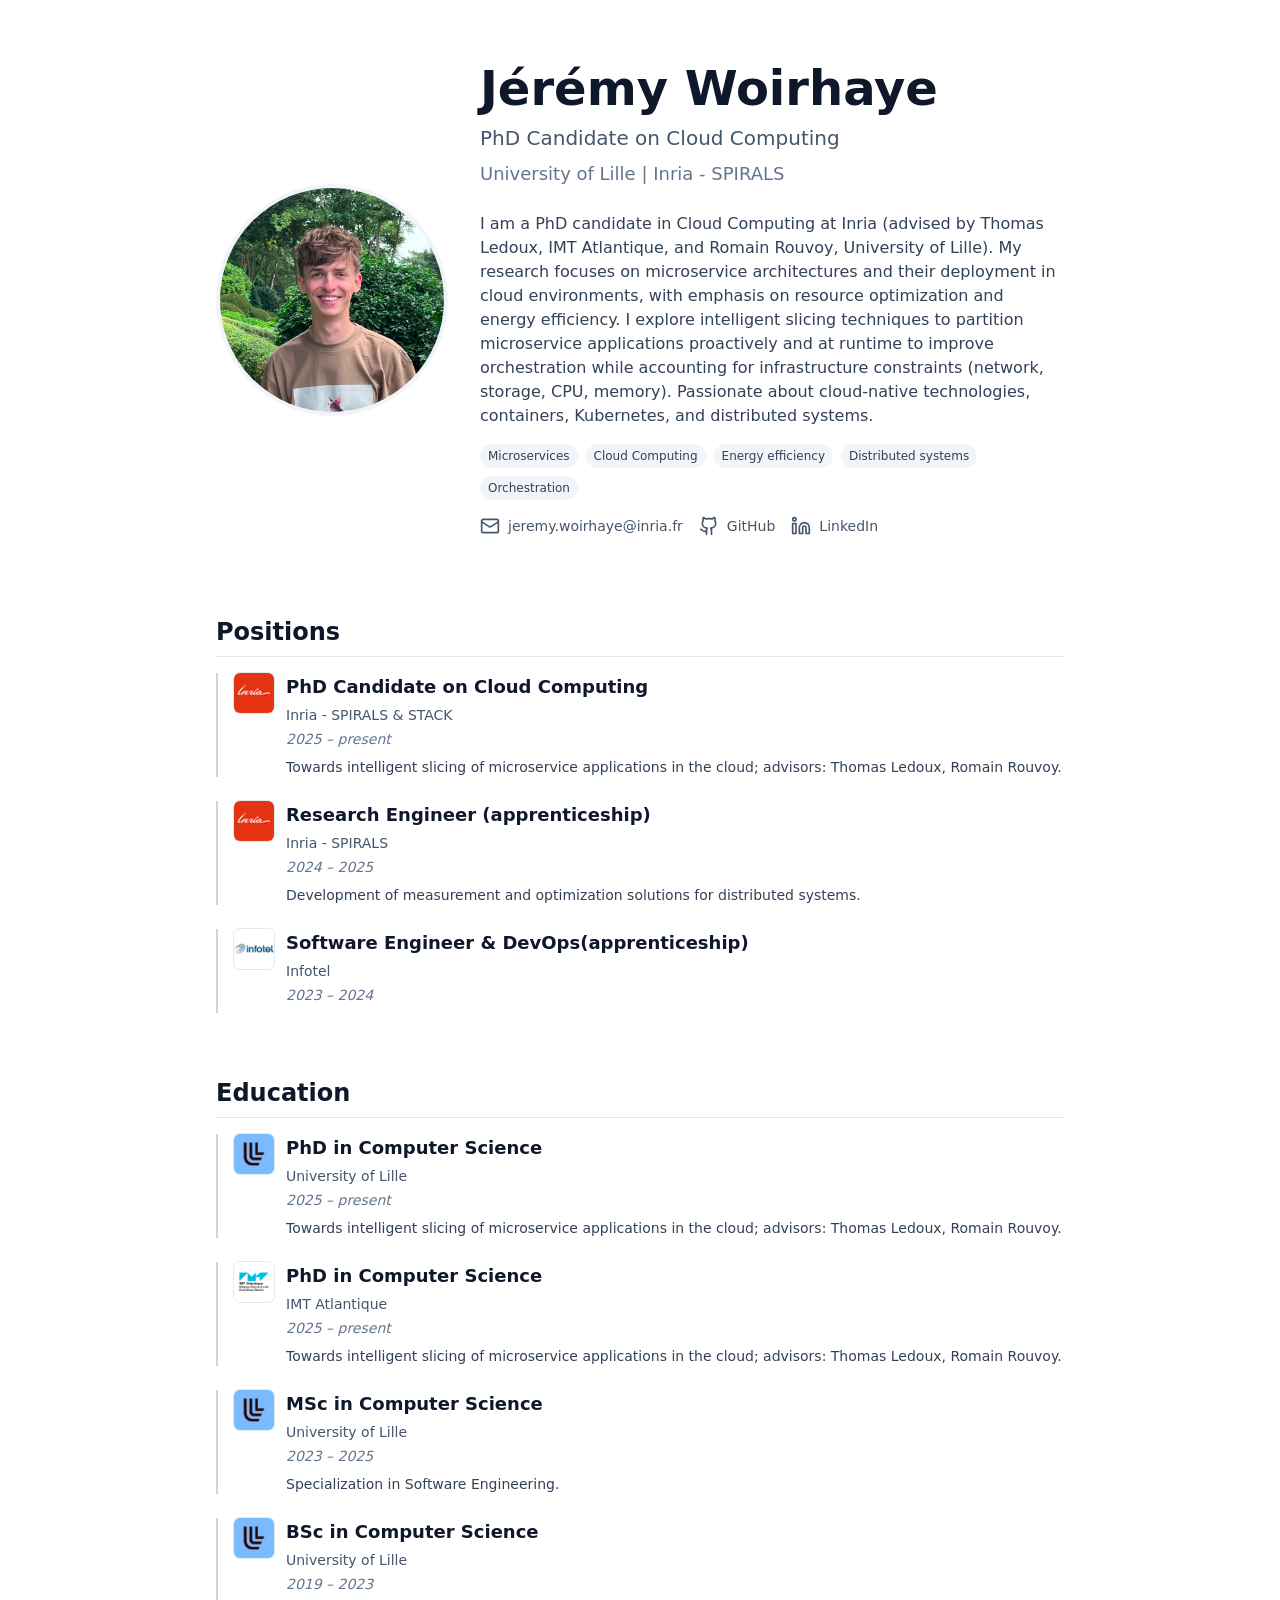
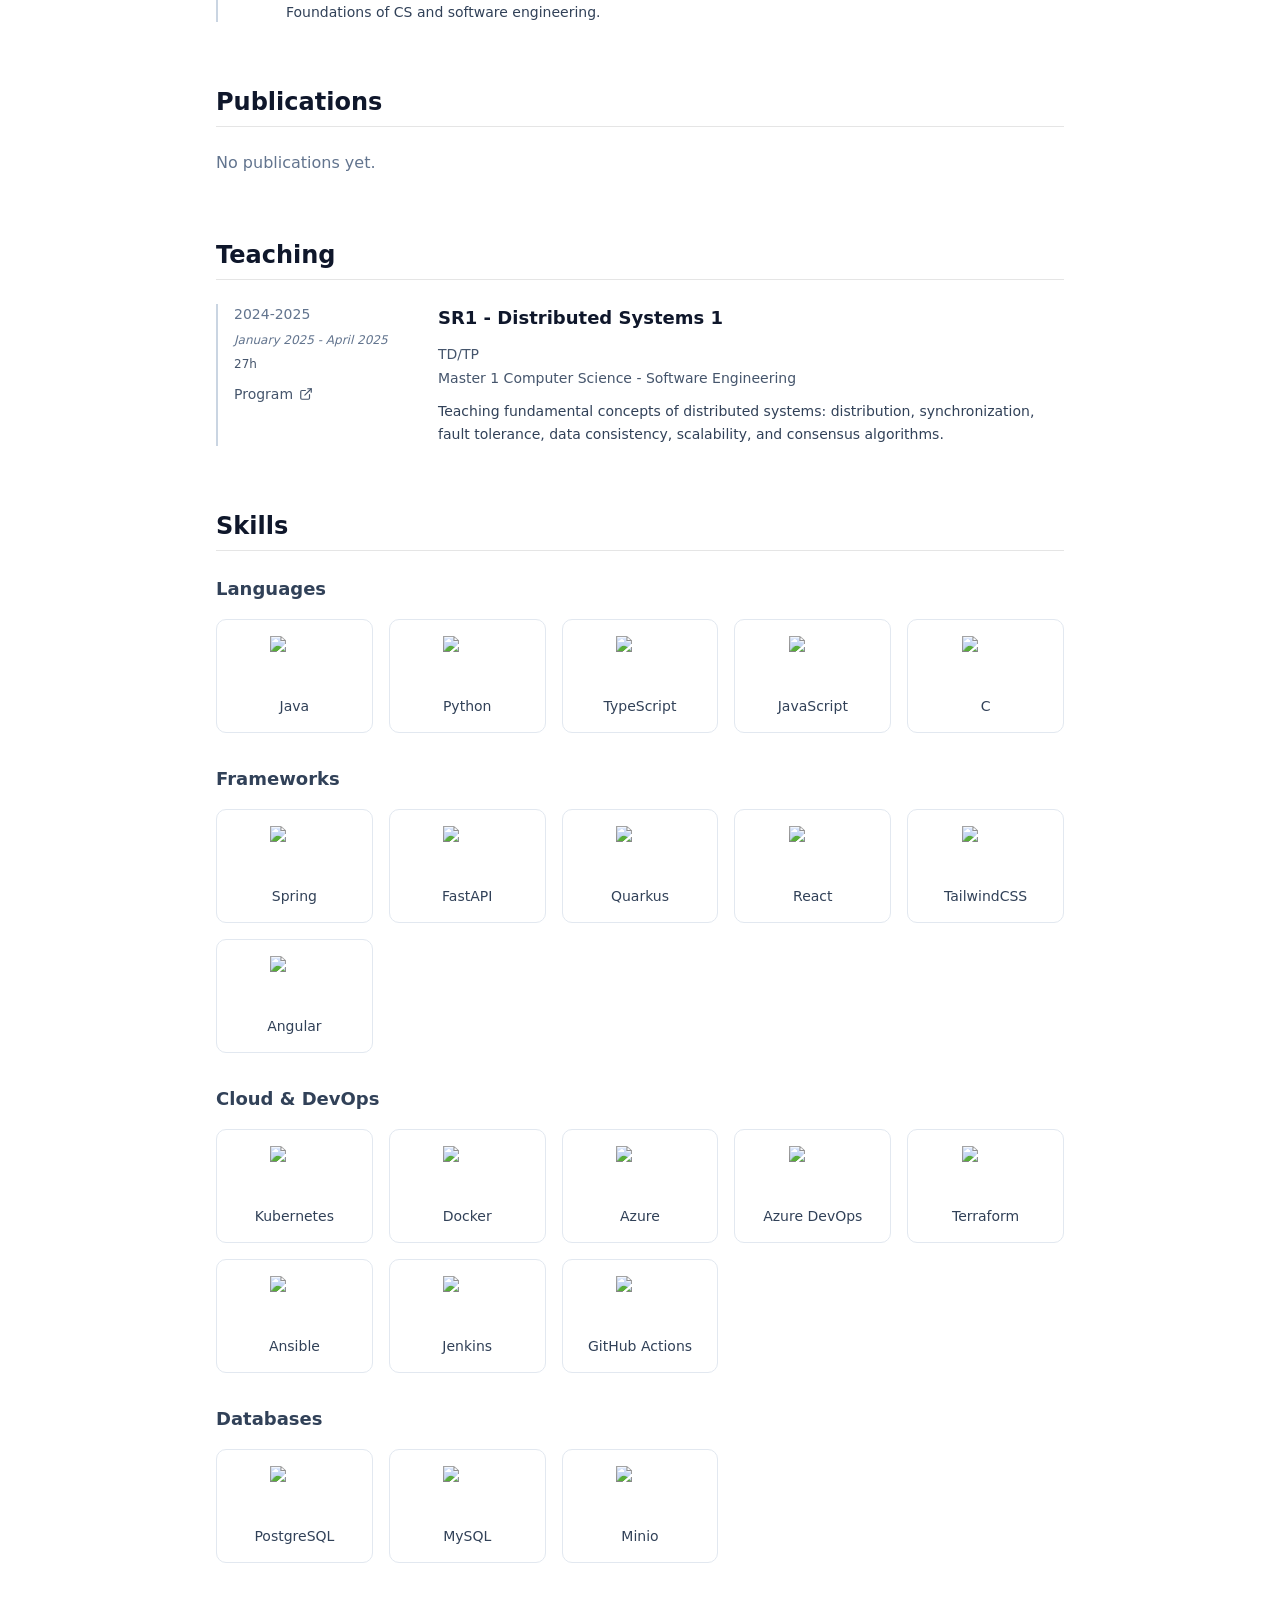
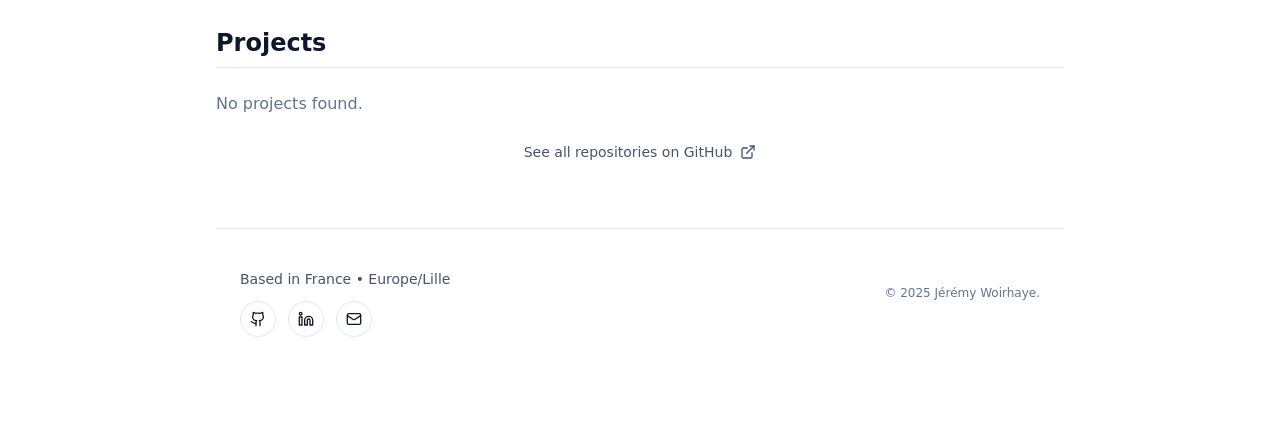
==== index.html @ d3e2009c "deploy: jwoirhaye/portfolio@05572ad2249064a8e10b29b63cc6d63701ab722c" ====
<!DOCTYPE html><!--pM1G1IDuT0IS09KMTiUdA--><html lang="en"><head><meta charSet="utf-8"/><meta name="viewport" content="width=device-width, initial-scale=1"/><link rel="preload" as="image" href="/profile_picture.jpeg"/><link rel="stylesheet" href="/_next/static/chunks/490a2a399b889b85.css" data-precedence="next"/><link rel="preload" as="script" fetchPriority="low" href="/_next/static/chunks/708dfc0609e1343f.js"/><script src="/_next/static/chunks/6c1d949039ca8e4a.js" async=""></script><script src="/_next/static/chunks/ea7ab0dba7b47d7c.js" async=""></script><script src="/_next/static/chunks/turbopack-1f458f2a3e742dc1.js" async=""></script><script src="/_next/static/chunks/ff1a16fafef87110.js" async=""></script><script src="/_next/static/chunks/7dd66bdf8a7e5707.js" async=""></script><script src="/_next/static/chunks/176f61742274df23.js" async=""></script><title>Jérémy Woirhaye – PhD Candidate on Cloud Computing</title><meta name="description" content="I am a PhD candidate in Cloud Computing at Inria (advised by Thomas Ledoux, IMT Atlantique, and Romain Rouvoy, University of Lille). My research focuses on microservice architectures and their deployment in cloud environments, with emphasis on resource optimization and energy efficiency. I explore intelligent slicing techniques to partition microservice applications proactively and at runtime to improve orchestration while accounting for infrastructure constraints (network, storage, CPU, memory). Passionate about cloud-native technologies, containers, Kubernetes, and distributed systems."/><meta name="author" content="Jérémy Woirhaye"/><meta name="keywords" content="Microservices,Cloud Computing,Energy efficiency,Distributed systems,Orchestration"/><meta property="og:title" content="Jérémy Woirhaye – PhD Candidate on Cloud Computing"/><meta property="og:description" content="I am a PhD candidate in Cloud Computing at Inria (advised by Thomas Ledoux, IMT Atlantique, and Romain Rouvoy, University of Lille). My research focuses on microservice architectures and their deployment in cloud environments, with emphasis on resource optimization and energy efficiency. I explore intelligent slicing techniques to partition microservice applications proactively and at runtime to improve orchestration while accounting for infrastructure constraints (network, storage, CPU, memory). Passionate about cloud-native technologies, containers, Kubernetes, and distributed systems."/><meta property="og:type" content="website"/><meta name="twitter:card" content="summary"/><meta name="twitter:title" content="Jérémy Woirhaye – PhD Candidate on Cloud Computing"/><meta name="twitter:description" content="I am a PhD candidate in Cloud Computing at Inria (advised by Thomas Ledoux, IMT Atlantique, and Romain Rouvoy, University of Lille). My research focuses on microservice architectures and their deployment in cloud environments, with emphasis on resource optimization and energy efficiency. I explore intelligent slicing techniques to partition microservice applications proactively and at runtime to improve orchestration while accounting for infrastructure constraints (network, storage, CPU, memory). Passionate about cloud-native technologies, containers, Kubernetes, and distributed systems."/><link rel="icon" href="/favicon.ico?favicon.7bcbd2c5.ico" sizes="48x48" type="image/x-icon"/><script src="/_next/static/chunks/a6dad97d9634a72d.js" noModule=""></script></head><body><div hidden=""><!--$--><!--/$--></div><main class="min-h-screen bg-white text-slate-900"><script type="application/ld+json">{"@context":"https://schema.org","@type":"Person","name":"Jérémy Woirhaye","jobTitle":"PhD Candidate on Cloud Computing","affiliation":"University of Lille | Inria - SPIRALS","email":"jeremy.woirhaye@inria.fr","url":"https://jwoirhaye.com","sameAs":["https://github.com/jwoirhaye","https://www.linkedin.com/in/jérémy-woirhaye"]}</script><div class="max-w-4xl mx-auto px-4 sm:px-6 py-12 sm:py-16"><header class="mb-20"><div class="flex flex-col md:flex-row gap-8 items-center"><div class="flex-shrink-0 mx-auto md:mx-0"><img alt="Jérémy Woirhaye" width="232" height="232" decoding="async" data-nimg="1" class="rounded-full object-cover border-4 border-slate-100" style="color:transparent" src="/profile_picture.jpeg"/></div><div class="flex-1 text-center md:text-left"><h1 class="text-4xl md:text-5xl font-bold mb-3">Jérémy Woirhaye</h1><p class="text-lg md:text-xl text-slate-600 mb-2">PhD Candidate on Cloud Computing</p><p class="text-base md:text-lg text-slate-500 mb-6">University of Lille | Inria - SPIRALS</p><p class="text-slate-700 max-w-2xl mb-4">I am a PhD candidate in Cloud Computing at Inria (advised by Thomas Ledoux, IMT Atlantique, and Romain Rouvoy, University of Lille). My research focuses on microservice architectures and their deployment in cloud environments, with emphasis on resource optimization and energy efficiency. I explore intelligent slicing techniques to partition microservice applications proactively and at runtime to improve orchestration while accounting for infrastructure constraints (network, storage, CPU, memory). Passionate about cloud-native technologies, containers, Kubernetes, and distributed systems.</p><ul class="flex flex-wrap gap-2 mb-4"><li class="text-xs px-2 py-1 rounded-full bg-slate-100 text-slate-700">Microservices</li><li class="text-xs px-2 py-1 rounded-full bg-slate-100 text-slate-700">Cloud Computing</li><li class="text-xs px-2 py-1 rounded-full bg-slate-100 text-slate-700">Energy efficiency</li><li class="text-xs px-2 py-1 rounded-full bg-slate-100 text-slate-700">Distributed systems</li><li class="text-xs px-2 py-1 rounded-full bg-slate-100 text-slate-700">Orchestration</li></ul><div class="flex gap-4 items-center flex-wrap justify-center md:justify-start"><a href="mailto:jeremy.woirhaye@inria.fr" class="flex items-center gap-2 text-slate-600 hover:text-slate-900 transition"><svg xmlns="http://www.w3.org/2000/svg" width="24" height="24" viewBox="0 0 24 24" fill="none" stroke="currentColor" stroke-width="2" stroke-linecap="round" stroke-linejoin="round" class="lucide lucide-mail w-5 h-5" aria-hidden="true"><path d="m22 7-8.991 5.727a2 2 0 0 1-2.009 0L2 7"></path><rect x="2" y="4" width="20" height="16" rx="2"></rect></svg><span class="text-sm">jeremy.woirhaye@inria.fr</span></a><a href="https://github.com/jwoirhaye" target="_blank" rel="noopener noreferrer" class="flex items-center gap-2 text-slate-600 hover:text-slate-900 transition"><svg xmlns="http://www.w3.org/2000/svg" width="24" height="24" viewBox="0 0 24 24" fill="none" stroke="currentColor" stroke-width="2" stroke-linecap="round" stroke-linejoin="round" class="lucide lucide-github w-5 h-5" aria-hidden="true"><path d="M15 22v-4a4.8 4.8 0 0 0-1-3.5c3 0 6-2 6-5.5.08-1.25-.27-2.48-1-3.5.28-1.15.28-2.35 0-3.5 0 0-1 0-3 1.5-2.64-.5-5.36-.5-8 0C6 2 5 2 5 2c-.3 1.15-.3 2.35 0 3.5A5.403 5.403 0 0 0 4 9c0 3.5 3 5.5 6 5.5-.39.49-.68 1.05-.85 1.65-.17.6-.22 1.23-.15 1.85v4"></path><path d="M9 18c-4.51 2-5-2-7-2"></path></svg><span class="text-sm">GitHub</span></a><a href="https://www.linkedin.com/in/jérémy-woirhaye" target="_blank" rel="noopener noreferrer" class="flex items-center gap-2 text-slate-600 hover:text-slate-900 transition"><svg xmlns="http://www.w3.org/2000/svg" width="24" height="24" viewBox="0 0 24 24" fill="none" stroke="currentColor" stroke-width="2" stroke-linecap="round" stroke-linejoin="round" class="lucide lucide-linkedin w-5 h-5" aria-hidden="true"><path d="M16 8a6 6 0 0 1 6 6v7h-4v-7a2 2 0 0 0-2-2 2 2 0 0 0-2 2v7h-4v-7a6 6 0 0 1 6-6z"></path><rect width="4" height="12" x="2" y="9"></rect><circle cx="4" cy="4" r="2"></circle></svg><span class="text-sm">LinkedIn</span></a></div></div></div></header><section id="positions" class="mb-12 sm:mb-16"><h2 class="text-xl sm:text-2xl font-bold mb-4 border-b pb-2">Positions</h2><div class="space-y-6"><div class="border-l-2 border-slate-300 pl-4"><div class="flex items-start gap-3"><a href="https://www.inria.fr" target="_blank" rel="noopener noreferrer" class="flex-shrink-0"><img alt="Inria - SPIRALS &amp; STACK" loading="lazy" width="40" height="40" decoding="async" data-nimg="1" class="w-10 h-10 object-contain bg-white rounded-sm ring-1 ring-slate-200" style="color:transparent" src="/inria_logo.jpeg"/></a><div class="flex-1 min-w-0"><h3 class="font-semibold text-base sm:text-lg mb-1">PhD Candidate on Cloud Computing</h3><p class="text-slate-600 text-xs sm:text-sm mb-1">Inria - SPIRALS &amp; STACK</p><p class="text-slate-500 text-xs sm:text-sm italic mb-2">2025 – present</p><p class="text-slate-700 text-xs sm:text-sm">Towards intelligent slicing of microservice applications in the cloud; advisors: Thomas Ledoux, Romain Rouvoy.</p></div></div></div><div class="border-l-2 border-slate-300 pl-4"><div class="flex items-start gap-3"><a href="https://www.inria.fr" target="_blank" rel="noopener noreferrer" class="flex-shrink-0"><img alt="Inria - SPIRALS" loading="lazy" width="40" height="40" decoding="async" data-nimg="1" class="w-10 h-10 object-contain bg-white rounded-sm ring-1 ring-slate-200" style="color:transparent" src="/inria_logo.jpeg"/></a><div class="flex-1 min-w-0"><h3 class="font-semibold text-base sm:text-lg mb-1">Research Engineer (apprenticeship)</h3><p class="text-slate-600 text-xs sm:text-sm mb-1">Inria - SPIRALS</p><p class="text-slate-500 text-xs sm:text-sm italic mb-2">2024 – 2025</p><p class="text-slate-700 text-xs sm:text-sm">Development of measurement and optimization solutions for distributed systems.</p></div></div></div><div class="border-l-2 border-slate-300 pl-4"><div class="flex items-start gap-3"><a href="https://infotel.com/" target="_blank" rel="noopener noreferrer" class="flex-shrink-0"><img alt="Infotel" loading="lazy" width="40" height="40" decoding="async" data-nimg="1" class="w-10 h-10 object-contain bg-white rounded-sm ring-1 ring-slate-200" style="color:transparent" src="/infotel_logo.jpeg"/></a><div class="flex-1 min-w-0"><h3 class="font-semibold text-base sm:text-lg mb-1">Software Engineer &amp; DevOps(apprenticeship)</h3><p class="text-slate-600 text-xs sm:text-sm mb-1">Infotel</p><p class="text-slate-500 text-xs sm:text-sm italic mb-2">2023 – 2024</p></div></div></div></div></section><section id="education" class="mb-12 sm:mb-16"><h2 class="text-xl sm:text-2xl font-bold mb-4 border-b pb-2">Education</h2><div class="space-y-6"><div class="border-l-2 border-slate-300 pl-4"><div class="flex items-start gap-3"><a href="https://www.univ-lille.fr" target="_blank" rel="noopener noreferrer" class="flex-shrink-0"><img alt="University of Lille" loading="lazy" width="40" height="40" decoding="async" data-nimg="1" class="w-10 h-10 object-contain bg-white rounded-sm ring-1 ring-slate-200" style="color:transparent" src="/universite_de_lille_logo.jpeg"/></a><div class="flex-1 min-w-0"><h3 class="font-semibold text-base sm:text-lg mb-1">PhD in Computer Science</h3><p class="text-slate-600 text-xs sm:text-sm mb-1">University of Lille</p><p class="text-slate-500 text-xs sm:text-sm italic mb-2">2025 – present</p><p class="text-slate-700 text-xs sm:text-sm">Towards intelligent slicing of microservice applications in the cloud; advisors: Thomas Ledoux, Romain Rouvoy.</p></div></div></div><div class="border-l-2 border-slate-300 pl-4"><div class="flex items-start gap-3"><a href="https://www.imt-atlantique.fr" target="_blank" rel="noopener noreferrer" class="flex-shrink-0"><img alt="IMT Atlantique" loading="lazy" width="40" height="40" decoding="async" data-nimg="1" class="w-10 h-10 object-contain bg-white rounded-sm ring-1 ring-slate-200" style="color:transparent" src="/imt_atlantique_logo.jpeg"/></a><div class="flex-1 min-w-0"><h3 class="font-semibold text-base sm:text-lg mb-1">PhD in Computer Science</h3><p class="text-slate-600 text-xs sm:text-sm mb-1">IMT Atlantique</p><p class="text-slate-500 text-xs sm:text-sm italic mb-2">2025 – present</p><p class="text-slate-700 text-xs sm:text-sm">Towards intelligent slicing of microservice applications in the cloud; advisors: Thomas Ledoux, Romain Rouvoy.</p></div></div></div><div class="border-l-2 border-slate-300 pl-4"><div class="flex items-start gap-3"><a href="https://www.univ-lille.fr" target="_blank" rel="noopener noreferrer" class="flex-shrink-0"><img alt="University of Lille" loading="lazy" width="40" height="40" decoding="async" data-nimg="1" class="w-10 h-10 object-contain bg-white rounded-sm ring-1 ring-slate-200" style="color:transparent" src="/universite_de_lille_logo.jpeg"/></a><div class="flex-1 min-w-0"><h3 class="font-semibold text-base sm:text-lg mb-1">MSc in Computer Science</h3><p class="text-slate-600 text-xs sm:text-sm mb-1">University of Lille</p><p class="text-slate-500 text-xs sm:text-sm italic mb-2">2023 – 2025</p><p class="text-slate-700 text-xs sm:text-sm">Specialization in Software Engineering.</p></div></div></div><div class="border-l-2 border-slate-300 pl-4"><div class="flex items-start gap-3"><a href="https://www.univ-lille.fr" target="_blank" rel="noopener noreferrer" class="flex-shrink-0"><img alt="University of Lille" loading="lazy" width="40" height="40" decoding="async" data-nimg="1" class="w-10 h-10 object-contain bg-white rounded-sm ring-1 ring-slate-200" style="color:transparent" src="/universite_de_lille_logo.jpeg"/></a><div class="flex-1 min-w-0"><h3 class="font-semibold text-base sm:text-lg mb-1">BSc in Computer Science</h3><p class="text-slate-600 text-xs sm:text-sm mb-1">University of Lille</p><p class="text-slate-500 text-xs sm:text-sm italic mb-2">2019 – 2023</p><p class="text-slate-700 text-xs sm:text-sm">Foundations of CS and software engineering.</p></div></div></div></div></section><section id="publications" class="mb-12 sm:mb-16"><h2 class="text-xl sm:text-2xl font-bold mb-6 border-b pb-2">Publications</h2><div class="text-slate-500">No publications yet.</div></section><section id="teaching" class="mb-12 sm:mb-16"><h2 class="text-xl sm:text-2xl font-bold mb-6 border-b pb-2">Teaching</h2><div class="space-y-8"><div class="border-l-2 border-slate-300 pl-4"><div class="grid grid-cols-1 sm:grid-cols-[180px_1fr] gap-4 sm:gap-6"><div class="space-y-2"><p class="text-slate-500 text-xs sm:text-sm font-medium">2024-2025</p><p class="text-slate-500 text-xs italic">January 2025 - April 2025</p><div class="space-y-1 text-xs text-slate-600"><p>27h</p></div><div class="flex flex-wrap gap-4 text-xs sm:text-sm pt-1"><a href="https://www.fil.univ-lille.fr/portail/index.php?dipl=MInfo&amp;sem=GL&amp;ue=SR1&amp;label=Programme" target="_blank" rel="noopener noreferrer" class="text-slate-600 hover:text-slate-900 transition inline-flex items-center gap-1.5">Program <svg xmlns="http://www.w3.org/2000/svg" width="24" height="24" viewBox="0 0 24 24" fill="none" stroke="currentColor" stroke-width="2" stroke-linecap="round" stroke-linejoin="round" class="lucide lucide-external-link w-3.5 h-3.5" aria-hidden="true"><path d="M15 3h6v6"></path><path d="M10 14 21 3"></path><path d="M18 13v6a2 2 0 0 1-2 2H5a2 2 0 0 1-2-2V8a2 2 0 0 1 2-2h6"></path></svg></a></div></div><div class="space-y-3"><h3 class="font-semibold text-base sm:text-lg">SR1 - Distributed Systems 1</h3><div class="space-y-1"><p class="text-slate-600 text-xs sm:text-sm">TD/TP</p><p class="text-slate-600 text-xs sm:text-sm">Master 1 Computer Science - Software Engineering</p></div><p class="text-slate-700 text-xs sm:text-sm leading-relaxed">Teaching fundamental concepts of distributed systems: distribution, synchronization, fault tolerance, data consistency, scalability, and consensus algorithms.</p></div></div></div></div></section><section id="skills" class="mb-12 sm:mb-16"><h2 class="text-xl sm:text-2xl font-bold mb-6 border-b pb-2">Skills</h2><div class="space-y-8"><div><h3 class="text-lg font-semibold mb-4 text-slate-700">Languages</h3><div class="grid grid-cols-2 sm:grid-cols-3 md:grid-cols-4 lg:grid-cols-5 gap-4"><div class="flex flex-col items-center justify-center p-4 rounded-lg border border-slate-200 bg-white hover:shadow-md hover:border-slate-300 transition-all duration-200 group"><div class="w-12 h-12 mb-3 flex items-center justify-center"><img alt="Java" loading="lazy" width="48" height="48" decoding="async" data-nimg="1" class="object-contain group-hover:scale-110 transition-transform duration-200" style="color:transparent" src="https://cdn.jsdelivr.net/gh/devicons/devicon/icons/java/java-original.svg"/></div><span class="text-xs sm:text-sm font-medium text-slate-700 text-center">Java</span></div><div class="flex flex-col items-center justify-center p-4 rounded-lg border border-slate-200 bg-white hover:shadow-md hover:border-slate-300 transition-all duration-200 group"><div class="w-12 h-12 mb-3 flex items-center justify-center"><img alt="Python" loading="lazy" width="48" height="48" decoding="async" data-nimg="1" class="object-contain group-hover:scale-110 transition-transform duration-200" style="color:transparent" src="https://cdn.jsdelivr.net/gh/devicons/devicon/icons/python/python-original.svg"/></div><span class="text-xs sm:text-sm font-medium text-slate-700 text-center">Python</span></div><div class="flex flex-col items-center justify-center p-4 rounded-lg border border-slate-200 bg-white hover:shadow-md hover:border-slate-300 transition-all duration-200 group"><div class="w-12 h-12 mb-3 flex items-center justify-center"><img alt="TypeScript" loading="lazy" width="48" height="48" decoding="async" data-nimg="1" class="object-contain group-hover:scale-110 transition-transform duration-200" style="color:transparent" src="https://cdn.jsdelivr.net/gh/devicons/devicon/icons/typescript/typescript-original.svg"/></div><span class="text-xs sm:text-sm font-medium text-slate-700 text-center">TypeScript</span></div><div class="flex flex-col items-center justify-center p-4 rounded-lg border border-slate-200 bg-white hover:shadow-md hover:border-slate-300 transition-all duration-200 group"><div class="w-12 h-12 mb-3 flex items-center justify-center"><img alt="JavaScript" loading="lazy" width="48" height="48" decoding="async" data-nimg="1" class="object-contain group-hover:scale-110 transition-transform duration-200" style="color:transparent" src="https://cdn.jsdelivr.net/gh/devicons/devicon/icons/javascript/javascript-original.svg"/></div><span class="text-xs sm:text-sm font-medium text-slate-700 text-center">JavaScript</span></div><div class="flex flex-col items-center justify-center p-4 rounded-lg border border-slate-200 bg-white hover:shadow-md hover:border-slate-300 transition-all duration-200 group"><div class="w-12 h-12 mb-3 flex items-center justify-center"><img alt="C" loading="lazy" width="48" height="48" decoding="async" data-nimg="1" class="object-contain group-hover:scale-110 transition-transform duration-200" style="color:transparent" src="https://cdn.jsdelivr.net/gh/devicons/devicon/icons/c/c-original.svg"/></div><span class="text-xs sm:text-sm font-medium text-slate-700 text-center">C</span></div></div></div><div><h3 class="text-lg font-semibold mb-4 text-slate-700">Frameworks</h3><div class="grid grid-cols-2 sm:grid-cols-3 md:grid-cols-4 lg:grid-cols-5 gap-4"><div class="flex flex-col items-center justify-center p-4 rounded-lg border border-slate-200 bg-white hover:shadow-md hover:border-slate-300 transition-all duration-200 group"><div class="w-12 h-12 mb-3 flex items-center justify-center"><img alt="Spring" loading="lazy" width="48" height="48" decoding="async" data-nimg="1" class="object-contain group-hover:scale-110 transition-transform duration-200" style="color:transparent" src="https://cdn.jsdelivr.net/gh/devicons/devicon/icons/spring/spring-original.svg"/></div><span class="text-xs sm:text-sm font-medium text-slate-700 text-center">Spring</span></div><div class="flex flex-col items-center justify-center p-4 rounded-lg border border-slate-200 bg-white hover:shadow-md hover:border-slate-300 transition-all duration-200 group"><div class="w-12 h-12 mb-3 flex items-center justify-center"><img alt="FastAPI" loading="lazy" width="48" height="48" decoding="async" data-nimg="1" class="object-contain group-hover:scale-110 transition-transform duration-200" style="color:transparent" src="https://cdn.jsdelivr.net/gh/devicons/devicon/icons/fastapi/fastapi-original.svg"/></div><span class="text-xs sm:text-sm font-medium text-slate-700 text-center">FastAPI</span></div><div class="flex flex-col items-center justify-center p-4 rounded-lg border border-slate-200 bg-white hover:shadow-md hover:border-slate-300 transition-all duration-200 group"><div class="w-12 h-12 mb-3 flex items-center justify-center"><img alt="Quarkus" loading="lazy" width="48" height="48" decoding="async" data-nimg="1" class="object-contain group-hover:scale-110 transition-transform duration-200" style="color:transparent" src="https://design.jboss.org/quarkus/logo/final/SVG/quarkus_icon_rgb_default.svg"/></div><span class="text-xs sm:text-sm font-medium text-slate-700 text-center">Quarkus</span></div><div class="flex flex-col items-center justify-center p-4 rounded-lg border border-slate-200 bg-white hover:shadow-md hover:border-slate-300 transition-all duration-200 group"><div class="w-12 h-12 mb-3 flex items-center justify-center"><img alt="React" loading="lazy" width="48" height="48" decoding="async" data-nimg="1" class="object-contain group-hover:scale-110 transition-transform duration-200" style="color:transparent" src="https://cdn.jsdelivr.net/gh/devicons/devicon/icons/react/react-original.svg"/></div><span class="text-xs sm:text-sm font-medium text-slate-700 text-center">React</span></div><div class="flex flex-col items-center justify-center p-4 rounded-lg border border-slate-200 bg-white hover:shadow-md hover:border-slate-300 transition-all duration-200 group"><div class="w-12 h-12 mb-3 flex items-center justify-center"><img alt="TailwindCSS" loading="lazy" width="48" height="48" decoding="async" data-nimg="1" class="object-contain group-hover:scale-110 transition-transform duration-200" style="color:transparent" src="https://cdn.jsdelivr.net/gh/devicons/devicon/icons/tailwindcss/tailwindcss-original.svg"/></div><span class="text-xs sm:text-sm font-medium text-slate-700 text-center">TailwindCSS</span></div><div class="flex flex-col items-center justify-center p-4 rounded-lg border border-slate-200 bg-white hover:shadow-md hover:border-slate-300 transition-all duration-200 group"><div class="w-12 h-12 mb-3 flex items-center justify-center"><img alt="Angular" loading="lazy" width="48" height="48" decoding="async" data-nimg="1" class="object-contain group-hover:scale-110 transition-transform duration-200" style="color:transparent" src="https://cdn.jsdelivr.net/gh/devicons/devicon/icons/angular/angular-original.svg"/></div><span class="text-xs sm:text-sm font-medium text-slate-700 text-center">Angular</span></div></div></div><div><h3 class="text-lg font-semibold mb-4 text-slate-700">Cloud &amp; DevOps</h3><div class="grid grid-cols-2 sm:grid-cols-3 md:grid-cols-4 lg:grid-cols-5 gap-4"><div class="flex flex-col items-center justify-center p-4 rounded-lg border border-slate-200 bg-white hover:shadow-md hover:border-slate-300 transition-all duration-200 group"><div class="w-12 h-12 mb-3 flex items-center justify-center"><img alt="Kubernetes" loading="lazy" width="48" height="48" decoding="async" data-nimg="1" class="object-contain group-hover:scale-110 transition-transform duration-200" style="color:transparent" src="https://cdn.jsdelivr.net/gh/devicons/devicon/icons/kubernetes/kubernetes-plain.svg"/></div><span class="text-xs sm:text-sm font-medium text-slate-700 text-center">Kubernetes</span></div><div class="flex flex-col items-center justify-center p-4 rounded-lg border border-slate-200 bg-white hover:shadow-md hover:border-slate-300 transition-all duration-200 group"><div class="w-12 h-12 mb-3 flex items-center justify-center"><img alt="Docker" loading="lazy" width="48" height="48" decoding="async" data-nimg="1" class="object-contain group-hover:scale-110 transition-transform duration-200" style="color:transparent" src="https://cdn.jsdelivr.net/gh/devicons/devicon/icons/docker/docker-original.svg"/></div><span class="text-xs sm:text-sm font-medium text-slate-700 text-center">Docker</span></div><div class="flex flex-col items-center justify-center p-4 rounded-lg border border-slate-200 bg-white hover:shadow-md hover:border-slate-300 transition-all duration-200 group"><div class="w-12 h-12 mb-3 flex items-center justify-center"><img alt="Azure" loading="lazy" width="48" height="48" decoding="async" data-nimg="1" class="object-contain group-hover:scale-110 transition-transform duration-200" style="color:transparent" src="https://cdn.jsdelivr.net/gh/devicons/devicon/icons/azure/azure-original.svg"/></div><span class="text-xs sm:text-sm font-medium text-slate-700 text-center">Azure</span></div><div class="flex flex-col items-center justify-center p-4 rounded-lg border border-slate-200 bg-white hover:shadow-md hover:border-slate-300 transition-all duration-200 group"><div class="w-12 h-12 mb-3 flex items-center justify-center"><img alt="Azure DevOps" loading="lazy" width="48" height="48" decoding="async" data-nimg="1" class="object-contain group-hover:scale-110 transition-transform duration-200" style="color:transparent" src="https://cdn.jsdelivr.net/gh/devicons/devicon/icons/azuredevops/azuredevops-original.svg"/></div><span class="text-xs sm:text-sm font-medium text-slate-700 text-center">Azure DevOps</span></div><div class="flex flex-col items-center justify-center p-4 rounded-lg border border-slate-200 bg-white hover:shadow-md hover:border-slate-300 transition-all duration-200 group"><div class="w-12 h-12 mb-3 flex items-center justify-center"><img alt="Terraform" loading="lazy" width="48" height="48" decoding="async" data-nimg="1" class="object-contain group-hover:scale-110 transition-transform duration-200" style="color:transparent" src="https://cdn.jsdelivr.net/gh/devicons/devicon/icons/terraform/terraform-original.svg"/></div><span class="text-xs sm:text-sm font-medium text-slate-700 text-center">Terraform</span></div><div class="flex flex-col items-center justify-center p-4 rounded-lg border border-slate-200 bg-white hover:shadow-md hover:border-slate-300 transition-all duration-200 group"><div class="w-12 h-12 mb-3 flex items-center justify-center"><img alt="Ansible" loading="lazy" width="48" height="48" decoding="async" data-nimg="1" class="object-contain group-hover:scale-110 transition-transform duration-200" style="color:transparent" src="https://cdn.jsdelivr.net/gh/devicons/devicon/icons/ansible/ansible-original.svg"/></div><span class="text-xs sm:text-sm font-medium text-slate-700 text-center">Ansible</span></div><div class="flex flex-col items-center justify-center p-4 rounded-lg border border-slate-200 bg-white hover:shadow-md hover:border-slate-300 transition-all duration-200 group"><div class="w-12 h-12 mb-3 flex items-center justify-center"><img alt="Jenkins" loading="lazy" width="48" height="48" decoding="async" data-nimg="1" class="object-contain group-hover:scale-110 transition-transform duration-200" style="color:transparent" src="https://cdn.jsdelivr.net/gh/devicons/devicon/icons/jenkins/jenkins-original.svg"/></div><span class="text-xs sm:text-sm font-medium text-slate-700 text-center">Jenkins</span></div><div class="flex flex-col items-center justify-center p-4 rounded-lg border border-slate-200 bg-white hover:shadow-md hover:border-slate-300 transition-all duration-200 group"><div class="w-12 h-12 mb-3 flex items-center justify-center"><img alt="GitHub Actions" loading="lazy" width="48" height="48" decoding="async" data-nimg="1" class="object-contain group-hover:scale-110 transition-transform duration-200" style="color:transparent" src="https://cdn.jsdelivr.net/gh/devicons/devicon/icons/github/github-original.svg"/></div><span class="text-xs sm:text-sm font-medium text-slate-700 text-center">GitHub Actions</span></div></div></div><div><h3 class="text-lg font-semibold mb-4 text-slate-700">Databases</h3><div class="grid grid-cols-2 sm:grid-cols-3 md:grid-cols-4 lg:grid-cols-5 gap-4"><div class="flex flex-col items-center justify-center p-4 rounded-lg border border-slate-200 bg-white hover:shadow-md hover:border-slate-300 transition-all duration-200 group"><div class="w-12 h-12 mb-3 flex items-center justify-center"><img alt="PostgreSQL" loading="lazy" width="48" height="48" decoding="async" data-nimg="1" class="object-contain group-hover:scale-110 transition-transform duration-200" style="color:transparent" src="https://cdn.jsdelivr.net/gh/devicons/devicon/icons/postgresql/postgresql-original.svg"/></div><span class="text-xs sm:text-sm font-medium text-slate-700 text-center">PostgreSQL</span></div><div class="flex flex-col items-center justify-center p-4 rounded-lg border border-slate-200 bg-white hover:shadow-md hover:border-slate-300 transition-all duration-200 group"><div class="w-12 h-12 mb-3 flex items-center justify-center"><img alt="MySQL" loading="lazy" width="48" height="48" decoding="async" data-nimg="1" class="object-contain group-hover:scale-110 transition-transform duration-200" style="color:transparent" src="https://cdn.jsdelivr.net/gh/devicons/devicon/icons/mysql/mysql-original.svg"/></div><span class="text-xs sm:text-sm font-medium text-slate-700 text-center">MySQL</span></div><div class="flex flex-col items-center justify-center p-4 rounded-lg border border-slate-200 bg-white hover:shadow-md hover:border-slate-300 transition-all duration-200 group"><div class="w-12 h-12 mb-3 flex items-center justify-center"><img alt="Minio" loading="lazy" width="48" height="48" decoding="async" data-nimg="1" class="object-contain group-hover:scale-110 transition-transform duration-200" style="color:transparent" src="https://cdn-images-1.medium.com/v2/resize:fit:2400/0*QudNr5xo7HArqDlR"/></div><span class="text-xs sm:text-sm font-medium text-slate-700 text-center">Minio</span></div></div></div></div></section><section id="projects" class="mb-12 sm:mb-16"><h2 class="text-xl sm:text-2xl font-bold mb-6 border-b pb-2">Projects</h2><div class="text-slate-500">Loading GitHub projects…</div><div class="mt-6 text-center"><a href="https://github.com/jwoirhaye?tab=repositories" target="_blank" rel="noopener noreferrer" class="text-xs sm:text-sm text-slate-600 hover:text-slate-900 transition inline-flex items-center gap-2">See all repositories on GitHub<svg xmlns="http://www.w3.org/2000/svg" width="24" height="24" viewBox="0 0 24 24" fill="none" stroke="currentColor" stroke-width="2" stroke-linecap="round" stroke-linejoin="round" class="lucide lucide-external-link w-4 h-4" aria-hidden="true"><path d="M15 3h6v6"></path><path d="M10 14 21 3"></path><path d="M18 13v6a2 2 0 0 1-2 2H5a2 2 0 0 1-2-2V8a2 2 0 0 1 2-2h6"></path></svg></a></div></section><footer class="mt-12 border-t"><div class="max-w-4xl mx-auto px-4 sm:px-6 py-10 grid gap-8 sm:grid-cols-2 text-sm"><div><p class="text-slate-600">Based in France • Europe/Lille</p><div class="mt-3 flex gap-3"><a href="https://github.com/jwoirhaye" target="_blank" rel="noopener noreferrer" class="inline-flex items-center justify-center h-9 w-9 rounded-full border border-slate-200 hover:bg-slate-50 transition"><svg xmlns="http://www.w3.org/2000/svg" width="24" height="24" viewBox="0 0 24 24" fill="none" stroke="currentColor" stroke-width="2" stroke-linecap="round" stroke-linejoin="round" class="lucide lucide-github w-4 h-4" aria-hidden="true"><path d="M15 22v-4a4.8 4.8 0 0 0-1-3.5c3 0 6-2 6-5.5.08-1.25-.27-2.48-1-3.5.28-1.15.28-2.35 0-3.5 0 0-1 0-3 1.5-2.64-.5-5.36-.5-8 0C6 2 5 2 5 2c-.3 1.15-.3 2.35 0 3.5A5.403 5.403 0 0 0 4 9c0 3.5 3 5.5 6 5.5-.39.49-.68 1.05-.85 1.65-.17.6-.22 1.23-.15 1.85v4"></path><path d="M9 18c-4.51 2-5-2-7-2"></path></svg></a><a href="https://www.linkedin.com/in/jérémy-woirhaye" target="_blank" rel="noopener noreferrer" class="inline-flex items-center justify-center h-9 w-9 rounded-full border border-slate-200 hover:bg-slate-50 transition"><svg xmlns="http://www.w3.org/2000/svg" width="24" height="24" viewBox="0 0 24 24" fill="none" stroke="currentColor" stroke-width="2" stroke-linecap="round" stroke-linejoin="round" class="lucide lucide-linkedin w-4 h-4" aria-hidden="true"><path d="M16 8a6 6 0 0 1 6 6v7h-4v-7a2 2 0 0 0-2-2 2 2 0 0 0-2 2v7h-4v-7a6 6 0 0 1 6-6z"></path><rect width="4" height="12" x="2" y="9"></rect><circle cx="4" cy="4" r="2"></circle></svg></a><a href="mailto:jeremy.woirhaye@inria.fr" class="inline-flex items-center justify-center h-9 w-9 rounded-full border border-slate-200 hover:bg-slate-50 transition"><svg xmlns="http://www.w3.org/2000/svg" width="24" height="24" viewBox="0 0 24 24" fill="none" stroke="currentColor" stroke-width="2" stroke-linecap="round" stroke-linejoin="round" class="lucide lucide-mail w-4 h-4" aria-hidden="true"><path d="m22 7-8.991 5.727a2 2 0 0 1-2.009 0L2 7"></path><rect x="2" y="4" width="20" height="16" rx="2"></rect></svg></a></div></div><div class="py-4 text-center text-xs text-slate-500 sm:text-right">© <!-- -->2025<!-- --> <!-- -->Jérémy Woirhaye<!-- -->.</div></div></footer></div></main><!--$--><!--/$--><script src="/_next/static/chunks/708dfc0609e1343f.js" id="_R_" async=""></script><script>(self.__next_f=self.__next_f||[]).push([0])</script><script>self.__next_f.push([1,"1:\"$Sreact.fragment\"\n2:I[39756,[\"/_next/static/chunks/ff1a16fafef87110.js\",\"/_next/static/chunks/7dd66bdf8a7e5707.js\"],\"default\"]\n3:I[37457,[\"/_next/static/chunks/ff1a16fafef87110.js\",\"/_next/static/chunks/7dd66bdf8a7e5707.js\"],\"default\"]\n4:I[14215,[\"/_next/static/chunks/ff1a16fafef87110.js\",\"/_next/static/chunks/176f61742274df23.js\"],\"default\"]\n5:I[76893,[\"/_next/static/chunks/ff1a16fafef87110.js\",\"/_next/static/chunks/176f61742274df23.js\"],\"default\"]\n6:I[5500,[\"/_next/static/chunks/ff1a16fafef87110.js\",\"/_next/static/chunks/176f61742274df23.js\"],\"Image\"]\n13:I[68027,[],\"default\"]\n:HL[\"/_next/static/chunks/490a2a399b889b85.css\",\"style\"]\n"])</script><script>self.__next_f.push([1,"0:{\"P\":null,\"b\":\"pM1G1IDuT0IS09KMTiUdA\",\"p\":\"\",\"c\":[\"\",\"\"],\"i\":false,\"f\":[[[\"\",{\"children\":[\"__PAGE__\",{}]},\"$undefined\",\"$undefined\",true],[\"\",[\"$\",\"$1\",\"c\",{\"children\":[[[\"$\",\"link\",\"0\",{\"rel\":\"stylesheet\",\"href\":\"/_next/static/chunks/490a2a399b889b85.css\",\"precedence\":\"next\",\"crossOrigin\":\"$undefined\",\"nonce\":\"$undefined\"}]],[\"$\",\"html\",null,{\"lang\":\"en\",\"children\":[\"$\",\"body\",null,{\"children\":[\"$\",\"$L2\",null,{\"parallelRouterKey\":\"children\",\"error\":\"$undefined\",\"errorStyles\":\"$undefined\",\"errorScripts\":\"$undefined\",\"template\":[\"$\",\"$L3\",null,{}],\"templateStyles\":\"$undefined\",\"templateScripts\":\"$undefined\",\"notFound\":[[[\"$\",\"title\",null,{\"children\":\"404: This page could not be found.\"}],[\"$\",\"div\",null,{\"style\":{\"fontFamily\":\"system-ui,\\\"Segoe UI\\\",Roboto,Helvetica,Arial,sans-serif,\\\"Apple Color Emoji\\\",\\\"Segoe UI Emoji\\\"\",\"height\":\"100vh\",\"textAlign\":\"center\",\"display\":\"flex\",\"flexDirection\":\"column\",\"alignItems\":\"center\",\"justifyContent\":\"center\"},\"children\":[\"$\",\"div\",null,{\"children\":[[\"$\",\"style\",null,{\"dangerouslySetInnerHTML\":{\"__html\":\"body{color:#000;background:#fff;margin:0}.next-error-h1{border-right:1px solid rgba(0,0,0,.3)}@media (prefers-color-scheme:dark){body{color:#fff;background:#000}.next-error-h1{border-right:1px solid rgba(255,255,255,.3)}}\"}}],[\"$\",\"h1\",null,{\"className\":\"next-error-h1\",\"style\":{\"display\":\"inline-block\",\"margin\":\"0 20px 0 0\",\"padding\":\"0 23px 0 0\",\"fontSize\":24,\"fontWeight\":500,\"verticalAlign\":\"top\",\"lineHeight\":\"49px\"},\"children\":404}],[\"$\",\"div\",null,{\"style\":{\"display\":\"inline-block\"},\"children\":[\"$\",\"h2\",null,{\"style\":{\"fontSize\":14,\"fontWeight\":400,\"lineHeight\":\"49px\",\"margin\":0},\"children\":\"This page could not be found.\"}]}]]}]}]],[]],\"forbidden\":\"$undefined\",\"unauthorized\":\"$undefined\"}]}]}]]}],{\"children\":[\"__PAGE__\",[\"$\",\"$1\",\"c\",{\"children\":[[\"$\",\"main\",null,{\"className\":\"min-h-screen bg-white text-slate-900\",\"children\":[[\"$\",\"$L4\",null,{}],[\"$\",\"div\",null,{\"className\":\"max-w-4xl mx-auto px-4 sm:px-6 py-12 sm:py-16\",\"children\":[[\"$\",\"$L5\",null,{}],[\"$\",\"section\",null,{\"id\":\"positions\",\"className\":\"mb-12 sm:mb-16\",\"children\":[[\"$\",\"h2\",null,{\"className\":\"text-xl sm:text-2xl font-bold mb-4 border-b pb-2\",\"children\":\"Positions\"}],[\"$\",\"div\",null,{\"className\":\"space-y-6\",\"children\":[[\"$\",\"div\",\"Inria - SPIRALS \u0026 STACK-PhD Candidate on Cloud Computing-2025 – present\",{\"className\":\"border-l-2 border-slate-300 pl-4\",\"children\":[\"$\",\"div\",null,{\"className\":\"flex items-start gap-3\",\"children\":[[\"$\",\"a\",null,{\"href\":\"https://www.inria.fr\",\"target\":\"_blank\",\"rel\":\"noopener noreferrer\",\"className\":\"flex-shrink-0\",\"children\":[\"$\",\"$L6\",null,{\"src\":\"/inria_logo.jpeg\",\"alt\":\"Inria - SPIRALS \u0026 STACK\",\"width\":40,\"height\":40,\"className\":\"w-10 h-10 object-contain bg-white rounded-sm ring-1 ring-slate-200\",\"unoptimized\":true}]}],[\"$\",\"div\",null,{\"className\":\"flex-1 min-w-0\",\"children\":[[\"$\",\"h3\",null,{\"className\":\"font-semibold text-base sm:text-lg mb-1\",\"children\":\"PhD Candidate on Cloud Computing\"}],[\"$\",\"p\",null,{\"className\":\"text-slate-600 text-xs sm:text-sm mb-1\",\"children\":\"Inria - SPIRALS \u0026 STACK\"}],[\"$\",\"p\",null,{\"className\":\"text-slate-500 text-xs sm:text-sm italic mb-2\",\"children\":\"2025 – present\"}],[\"$\",\"p\",null,{\"className\":\"text-slate-700 text-xs sm:text-sm\",\"children\":\"Towards intelligent slicing of microservice applications in the cloud; advisors: Thomas Ledoux, Romain Rouvoy.\"}]]}]]}]}],[\"$\",\"div\",\"Inria - SPIRALS-Research Engineer (apprenticeship)-2024 – 2025\",{\"className\":\"border-l-2 border-slate-300 pl-4\",\"children\":[\"$\",\"div\",null,{\"className\":\"flex items-start gap-3\",\"children\":[[\"$\",\"a\",null,{\"href\":\"https://www.inria.fr\",\"target\":\"_blank\",\"rel\":\"noopener noreferrer\",\"className\":\"flex-shrink-0\",\"children\":[\"$\",\"$L6\",null,{\"src\":\"/inria_logo.jpeg\",\"alt\":\"Inria - SPIRALS\",\"width\":40,\"height\":40,\"className\":\"w-10 h-10 object-contain bg-white rounded-sm ring-1 ring-slate-200\",\"unoptimized\":true}]}],[\"$\",\"div\",null,{\"className\":\"flex-1 min-w-0\",\"children\":[[\"$\",\"h3\",null,{\"className\":\"font-semibold text-base sm:text-lg mb-1\",\"children\":\"Research Engineer (apprenticeship)\"}],[\"$\",\"p\",null,{\"className\":\"text-slate-600 text-xs sm:text-sm mb-1\",\"children\":\"Inria - SPIRALS\"}],[\"$\",\"p\",null,{\"className\":\"text-slate-500 text-xs sm:text-sm italic mb-2\",\"children\":\"2024 – 2025\"}],[\"$\",\"p\",null,{\"className\":\"text-slate-700 text-xs sm:text-sm\",\"children\":\"Development of measurement and optimization solutions for distributed systems.\"}]]}]]}]}],[\"$\",\"div\",\"Infotel-Software Engineer \u0026 DevOps(apprenticeship)-2023 – 2024\",{\"className\":\"border-l-2 border-slate-300 pl-4\",\"children\":\"$L7\"}]]}]]}],\"$L8\",\"$L9\",\"$La\",\"$Lb\",\"$Lc\",\"$Ld\"]}],\"$Le\"]}],[\"$Lf\",\"$L10\"],\"$L11\"]}],{},null,false]},null,false],\"$L12\",false]],\"m\":\"$undefined\",\"G\":[\"$13\",[\"$L14\"]],\"s\":false,\"S\":true}\n"])</script><script>self.__next_f.push([1,"18:I[69411,[\"/_next/static/chunks/ff1a16fafef87110.js\",\"/_next/static/chunks/176f61742274df23.js\"],\"default\"]\n19:I[68264,[\"/_next/static/chunks/ff1a16fafef87110.js\",\"/_next/static/chunks/176f61742274df23.js\"],\"default\"]\n1a:I[90715,[\"/_next/static/chunks/ff1a16fafef87110.js\",\"/_next/static/chunks/176f61742274df23.js\"],\"default\"]\n1b:I[97367,[\"/_next/static/chunks/ff1a16fafef87110.js\",\"/_next/static/chunks/7dd66bdf8a7e5707.js\"],\"OutletBoundary\"]\n1d:I[11533,[\"/_next/static/chunks/ff1a16fafef87110.js\",\"/_next/static/chunks/7dd66bdf8a7e5707.js\"],\"AsyncMetadataOutlet\"]\n1f:I[97367,[\"/_next/static/chunks/ff1a16fafef87110.js\",\"/_next/static/chunks/7dd66bdf8a7e5707.js\"],\"ViewportBoundary\"]\n21:I[97367,[\"/_next/static/chunks/ff1a16fafef87110.js\",\"/_next/static/chunks/7dd66bdf8a7e5707.js\"],\"MetadataBoundary\"]\n22:\"$Sreact.suspense\"\n"])</script><script>self.__next_f.push([1,"7:[\"$\",\"div\",null,{\"className\":\"flex items-start gap-3\",\"children\":[[\"$\",\"a\",null,{\"href\":\"https://infotel.com/\",\"target\":\"_blank\",\"rel\":\"noopener noreferrer\",\"className\":\"flex-shrink-0\",\"children\":[\"$\",\"$L6\",null,{\"src\":\"/infotel_logo.jpeg\",\"alt\":\"Infotel\",\"width\":40,\"height\":40,\"className\":\"w-10 h-10 object-contain bg-white rounded-sm ring-1 ring-slate-200\",\"unoptimized\":true}]}],[\"$\",\"div\",null,{\"className\":\"flex-1 min-w-0\",\"children\":[[\"$\",\"h3\",null,{\"className\":\"font-semibold text-base sm:text-lg mb-1\",\"children\":\"Software Engineer \u0026 DevOps(apprenticeship)\"}],[\"$\",\"p\",null,{\"className\":\"text-slate-600 text-xs sm:text-sm mb-1\",\"children\":\"Infotel\"}],[\"$\",\"p\",null,{\"className\":\"text-slate-500 text-xs sm:text-sm italic mb-2\",\"children\":\"2023 – 2024\"}],null]}]]}]\n"])</script><script>self.__next_f.push([1,"8:[\"$\",\"section\",null,{\"id\":\"education\",\"className\":\"mb-12 sm:mb-16\",\"children\":[[\"$\",\"h2\",null,{\"className\":\"text-xl sm:text-2xl font-bold mb-4 border-b pb-2\",\"children\":\"Education\"}],[\"$\",\"div\",null,{\"className\":\"space-y-6\",\"children\":[[\"$\",\"div\",\"University of Lille-PhD in Computer Science-2025 – present\",{\"className\":\"border-l-2 border-slate-300 pl-4\",\"children\":[\"$\",\"div\",null,{\"className\":\"flex items-start gap-3\",\"children\":[[\"$\",\"a\",null,{\"href\":\"https://www.univ-lille.fr\",\"target\":\"_blank\",\"rel\":\"noopener noreferrer\",\"className\":\"flex-shrink-0\",\"children\":[\"$\",\"$L6\",null,{\"src\":\"/universite_de_lille_logo.jpeg\",\"alt\":\"University of Lille\",\"width\":40,\"height\":40,\"className\":\"w-10 h-10 object-contain bg-white rounded-sm ring-1 ring-slate-200\",\"unoptimized\":true}]}],[\"$\",\"div\",null,{\"className\":\"flex-1 min-w-0\",\"children\":[[\"$\",\"h3\",null,{\"className\":\"font-semibold text-base sm:text-lg mb-1\",\"children\":\"PhD in Computer Science\"}],[\"$\",\"p\",null,{\"className\":\"text-slate-600 text-xs sm:text-sm mb-1\",\"children\":\"University of Lille\"}],[\"$\",\"p\",null,{\"className\":\"text-slate-500 text-xs sm:text-sm italic mb-2\",\"children\":\"2025 – present\"}],[\"$\",\"p\",null,{\"className\":\"text-slate-700 text-xs sm:text-sm\",\"children\":\"Towards intelligent slicing of microservice applications in the cloud; advisors: Thomas Ledoux, Romain Rouvoy.\"}]]}]]}]}],[\"$\",\"div\",\"IMT Atlantique-PhD in Computer Science-2025 – present\",{\"className\":\"border-l-2 border-slate-300 pl-4\",\"children\":[\"$\",\"div\",null,{\"className\":\"flex items-start gap-3\",\"children\":[[\"$\",\"a\",null,{\"href\":\"https://www.imt-atlantique.fr\",\"target\":\"_blank\",\"rel\":\"noopener noreferrer\",\"className\":\"flex-shrink-0\",\"children\":[\"$\",\"$L6\",null,{\"src\":\"/imt_atlantique_logo.jpeg\",\"alt\":\"IMT Atlantique\",\"width\":40,\"height\":40,\"className\":\"w-10 h-10 object-contain bg-white rounded-sm ring-1 ring-slate-200\",\"unoptimized\":true}]}],[\"$\",\"div\",null,{\"className\":\"flex-1 min-w-0\",\"children\":[[\"$\",\"h3\",null,{\"className\":\"font-semibold text-base sm:text-lg mb-1\",\"children\":\"PhD in Computer Science\"}],[\"$\",\"p\",null,{\"className\":\"text-slate-600 text-xs sm:text-sm mb-1\",\"children\":\"IMT Atlantique\"}],[\"$\",\"p\",null,{\"className\":\"text-slate-500 text-xs sm:text-sm italic mb-2\",\"children\":\"2025 – present\"}],[\"$\",\"p\",null,{\"className\":\"text-slate-700 text-xs sm:text-sm\",\"children\":\"Towards intelligent slicing of microservice applications in the cloud; advisors: Thomas Ledoux, Romain Rouvoy.\"}]]}]]}]}],[\"$\",\"div\",\"University of Lille-MSc in Computer Science-2023 – 2025\",{\"className\":\"border-l-2 border-slate-300 pl-4\",\"children\":[\"$\",\"div\",null,{\"className\":\"flex items-start gap-3\",\"children\":[[\"$\",\"a\",null,{\"href\":\"https://www.univ-lille.fr\",\"target\":\"_blank\",\"rel\":\"noopener noreferrer\",\"className\":\"flex-shrink-0\",\"children\":[\"$\",\"$L6\",null,{\"src\":\"/universite_de_lille_logo.jpeg\",\"alt\":\"University of Lille\",\"width\":40,\"height\":40,\"className\":\"w-10 h-10 object-contain bg-white rounded-sm ring-1 ring-slate-200\",\"unoptimized\":true}]}],[\"$\",\"div\",null,{\"className\":\"flex-1 min-w-0\",\"children\":[[\"$\",\"h3\",null,{\"className\":\"font-semibold text-base sm:text-lg mb-1\",\"children\":\"MSc in Computer Science\"}],[\"$\",\"p\",null,{\"className\":\"text-slate-600 text-xs sm:text-sm mb-1\",\"children\":\"University of Lille\"}],[\"$\",\"p\",null,{\"className\":\"text-slate-500 text-xs sm:text-sm italic mb-2\",\"children\":\"2023 – 2025\"}],[\"$\",\"p\",null,{\"className\":\"text-slate-700 text-xs sm:text-sm\",\"children\":\"Specialization in Software Engineering.\"}]]}]]}]}],[\"$\",\"div\",\"University of Lille-BSc in Computer Science-2019 – 2023\",{\"className\":\"border-l-2 border-slate-300 pl-4\",\"children\":[\"$\",\"div\",null,{\"className\":\"flex items-start gap-3\",\"children\":[[\"$\",\"a\",null,{\"href\":\"https://www.univ-lille.fr\",\"target\":\"_blank\",\"rel\":\"noopener noreferrer\",\"className\":\"flex-shrink-0\",\"children\":[\"$\",\"$L6\",null,{\"src\":\"/universite_de_lille_logo.jpeg\",\"alt\":\"University of Lille\",\"width\":40,\"height\":40,\"className\":\"w-10 h-10 object-contain bg-white rounded-sm ring-1 ring-slate-200\",\"unoptimized\":true}]}],[\"$\",\"div\",null,{\"className\":\"flex-1 min-w-0\",\"children\":[[\"$\",\"h3\",null,{\"className\":\"font-semibold text-base sm:text-lg mb-1\",\"children\":\"BSc in Computer Science\"}],\"$L15\",\"$L16\",\"$L17\"]}]]}]}]]}]]}]\n"])</script><script>self.__next_f.push([1,"9:[\"$\",\"section\",null,{\"id\":\"publications\",\"className\":\"mb-12 sm:mb-16\",\"children\":[[\"$\",\"h2\",null,{\"className\":\"text-xl sm:text-2xl font-bold mb-6 border-b pb-2\",\"children\":\"Publications\"}],[\"$\",\"div\",null,{\"className\":\"text-slate-500\",\"children\":\"No publications yet.\"}]]}]\n"])</script><script>self.__next_f.push([1,"a:[\"$\",\"section\",null,{\"id\":\"teaching\",\"className\":\"mb-12 sm:mb-16\",\"children\":[[\"$\",\"h2\",null,{\"className\":\"text-xl sm:text-2xl font-bold mb-6 border-b pb-2\",\"children\":\"Teaching\"}],[\"$\",\"div\",null,{\"className\":\"space-y-8\",\"children\":[[\"$\",\"div\",\"SR1 - Distributed Systems 1-2024-2025-0\",{\"className\":\"border-l-2 border-slate-300 pl-4\",\"children\":[\"$\",\"div\",null,{\"className\":\"grid grid-cols-1 sm:grid-cols-[180px_1fr] gap-4 sm:gap-6\",\"children\":[[\"$\",\"div\",null,{\"className\":\"space-y-2\",\"children\":[[\"$\",\"p\",null,{\"className\":\"text-slate-500 text-xs sm:text-sm font-medium\",\"children\":\"2024-2025\"}],[\"$\",\"p\",null,{\"className\":\"text-slate-500 text-xs italic\",\"children\":\"January 2025 - April 2025\"}],[\"$\",\"div\",null,{\"className\":\"space-y-1 text-xs text-slate-600\",\"children\":[[\"$\",\"p\",null,{\"children\":\"27h\"}],\"$undefined\"]}],[\"$\",\"div\",null,{\"className\":\"flex flex-wrap gap-4 text-xs sm:text-sm pt-1\",\"children\":[[\"$\",\"a\",null,{\"href\":\"https://www.fil.univ-lille.fr/portail/index.php?dipl=MInfo\u0026sem=GL\u0026ue=SR1\u0026label=Programme\",\"target\":\"_blank\",\"rel\":\"noopener noreferrer\",\"className\":\"text-slate-600 hover:text-slate-900 transition inline-flex items-center gap-1.5\",\"children\":[\"Program \",[\"$\",\"svg\",null,{\"ref\":\"$undefined\",\"xmlns\":\"http://www.w3.org/2000/svg\",\"width\":24,\"height\":24,\"viewBox\":\"0 0 24 24\",\"fill\":\"none\",\"stroke\":\"currentColor\",\"strokeWidth\":2,\"strokeLinecap\":\"round\",\"strokeLinejoin\":\"round\",\"className\":\"lucide lucide-external-link w-3.5 h-3.5\",\"aria-hidden\":\"true\",\"children\":[[\"$\",\"path\",\"1q9fwt\",{\"d\":\"M15 3h6v6\"}],[\"$\",\"path\",\"gplh6r\",{\"d\":\"M10 14 21 3\"}],[\"$\",\"path\",\"a6xqqp\",{\"d\":\"M18 13v6a2 2 0 0 1-2 2H5a2 2 0 0 1-2-2V8a2 2 0 0 1 2-2h6\"}],\"$undefined\"]}]]}],\"$undefined\"]}]]}],[\"$\",\"div\",null,{\"className\":\"space-y-3\",\"children\":[[\"$\",\"h3\",null,{\"className\":\"font-semibold text-base sm:text-lg\",\"children\":\"SR1 - Distributed Systems 1\"}],[\"$\",\"div\",null,{\"className\":\"space-y-1\",\"children\":[[\"$\",\"p\",null,{\"className\":\"text-slate-600 text-xs sm:text-sm\",\"children\":\"TD/TP\"}],[\"$\",\"p\",null,{\"className\":\"text-slate-600 text-xs sm:text-sm\",\"children\":\"Master 1 Computer Science - Software Engineering\"}]]}],[\"$\",\"p\",null,{\"className\":\"text-slate-700 text-xs sm:text-sm leading-relaxed\",\"children\":\"Teaching fundamental concepts of distributed systems: distribution, synchronization, fault tolerance, data consistency, scalability, and consensus algorithms.\"}]]}]]}]}]]}]]}]\n"])</script><script>self.__next_f.push([1,"b:[\"$\",\"$L18\",null,{}]\nc:[\"$\",\"$L19\",null,{}]\n"])</script><script>self.__next_f.push([1,"d:[\"$\",\"footer\",null,{\"className\":\"mt-12 border-t\",\"children\":[\"$\",\"div\",null,{\"className\":\"max-w-4xl mx-auto px-4 sm:px-6 py-10 grid gap-8 sm:grid-cols-2 text-sm\",\"children\":[[\"$\",\"div\",null,{\"children\":[[\"$\",\"p\",null,{\"className\":\"text-slate-600\",\"children\":\"Based in France • Europe/Lille\"}],[\"$\",\"div\",null,{\"className\":\"mt-3 flex gap-3\",\"children\":[[\"$\",\"a\",null,{\"href\":\"https://github.com/jwoirhaye\",\"target\":\"_blank\",\"rel\":\"noopener noreferrer\",\"className\":\"inline-flex items-center justify-center h-9 w-9 rounded-full border border-slate-200 hover:bg-slate-50 transition\",\"children\":[\"$\",\"svg\",null,{\"ref\":\"$undefined\",\"xmlns\":\"http://www.w3.org/2000/svg\",\"width\":24,\"height\":24,\"viewBox\":\"0 0 24 24\",\"fill\":\"none\",\"stroke\":\"currentColor\",\"strokeWidth\":2,\"strokeLinecap\":\"round\",\"strokeLinejoin\":\"round\",\"className\":\"lucide lucide-github w-4 h-4\",\"aria-hidden\":\"true\",\"children\":[[\"$\",\"path\",\"tonef\",{\"d\":\"M15 22v-4a4.8 4.8 0 0 0-1-3.5c3 0 6-2 6-5.5.08-1.25-.27-2.48-1-3.5.28-1.15.28-2.35 0-3.5 0 0-1 0-3 1.5-2.64-.5-5.36-.5-8 0C6 2 5 2 5 2c-.3 1.15-.3 2.35 0 3.5A5.403 5.403 0 0 0 4 9c0 3.5 3 5.5 6 5.5-.39.49-.68 1.05-.85 1.65-.17.6-.22 1.23-.15 1.85v4\"}],[\"$\",\"path\",\"9comsn\",{\"d\":\"M9 18c-4.51 2-5-2-7-2\"}],\"$undefined\"]}]}],[\"$\",\"a\",null,{\"href\":\"https://www.linkedin.com/in/jérémy-woirhaye\",\"target\":\"_blank\",\"rel\":\"noopener noreferrer\",\"className\":\"inline-flex items-center justify-center h-9 w-9 rounded-full border border-slate-200 hover:bg-slate-50 transition\",\"children\":[\"$\",\"svg\",null,{\"ref\":\"$undefined\",\"xmlns\":\"http://www.w3.org/2000/svg\",\"width\":24,\"height\":24,\"viewBox\":\"0 0 24 24\",\"fill\":\"none\",\"stroke\":\"currentColor\",\"strokeWidth\":2,\"strokeLinecap\":\"round\",\"strokeLinejoin\":\"round\",\"className\":\"lucide lucide-linkedin w-4 h-4\",\"aria-hidden\":\"true\",\"children\":[[\"$\",\"path\",\"c2jq9f\",{\"d\":\"M16 8a6 6 0 0 1 6 6v7h-4v-7a2 2 0 0 0-2-2 2 2 0 0 0-2 2v7h-4v-7a6 6 0 0 1 6-6z\"}],[\"$\",\"rect\",\"mk3on5\",{\"width\":\"4\",\"height\":\"12\",\"x\":\"2\",\"y\":\"9\"}],[\"$\",\"circle\",\"bt5ra8\",{\"cx\":\"4\",\"cy\":\"4\",\"r\":\"2\"}],\"$undefined\"]}]}],[\"$\",\"a\",null,{\"href\":\"mailto:jeremy.woirhaye@inria.fr\",\"className\":\"inline-flex items-center justify-center h-9 w-9 rounded-full border border-slate-200 hover:bg-slate-50 transition\",\"children\":[\"$\",\"svg\",null,{\"ref\":\"$undefined\",\"xmlns\":\"http://www.w3.org/2000/svg\",\"width\":24,\"height\":24,\"viewBox\":\"0 0 24 24\",\"fill\":\"none\",\"stroke\":\"currentColor\",\"strokeWidth\":2,\"strokeLinecap\":\"round\",\"strokeLinejoin\":\"round\",\"className\":\"lucide lucide-mail w-4 h-4\",\"aria-hidden\":\"true\",\"children\":[[\"$\",\"path\",\"132q7q\",{\"d\":\"m22 7-8.991 5.727a2 2 0 0 1-2.009 0L2 7\"}],[\"$\",\"rect\",\"izxlao\",{\"x\":\"2\",\"y\":\"4\",\"width\":\"20\",\"height\":\"16\",\"rx\":\"2\"}],\"$undefined\"]}]}]]}]]}],[\"$\",\"div\",null,{\"className\":\"py-4 text-center text-xs text-slate-500 sm:text-right\",\"children\":[\"© \",2025,\" \",\"Jérémy Woirhaye\",\".\"]}]]}]}]\n"])</script><script>self.__next_f.push([1,"e:[\"$\",\"$L1a\",null,{}]\nf:[\"$\",\"script\",\"script-0\",{\"src\":\"/_next/static/chunks/ff1a16fafef87110.js\",\"async\":true,\"nonce\":\"$undefined\"}]\n10:[\"$\",\"script\",\"script-1\",{\"src\":\"/_next/static/chunks/176f61742274df23.js\",\"async\":true,\"nonce\":\"$undefined\"}]\n11:[\"$\",\"$L1b\",null,{\"children\":[\"$L1c\",[\"$\",\"$L1d\",null,{\"promise\":\"$@1e\"}]]}]\n12:[\"$\",\"$1\",\"h\",{\"children\":[null,[[\"$\",\"$L1f\",null,{\"children\":\"$L20\"}],null],[\"$\",\"$L21\",null,{\"children\":[\"$\",\"div\",null,{\"hidden\":true,\"children\":[\"$\",\"$22\",null,{\"fallback\":null,\"children\":\"$L23\"}]}]}]]}]\n14:[\"$\",\"link\",\"0\",{\"rel\":\"stylesheet\",\"href\":\"/_next/static/chunks/490a2a399b889b85.css\",\"precedence\":\"next\",\"crossOrigin\":\"$undefined\",\"nonce\":\"$undefined\"}]\n"])</script><script>self.__next_f.push([1,"15:[\"$\",\"p\",null,{\"className\":\"text-slate-600 text-xs sm:text-sm mb-1\",\"children\":\"University of Lille\"}]\n16:[\"$\",\"p\",null,{\"className\":\"text-slate-500 text-xs sm:text-sm italic mb-2\",\"children\":\"2019 – 2023\"}]\n17:[\"$\",\"p\",null,{\"className\":\"text-slate-700 text-xs sm:text-sm\",\"children\":\"Foundations of CS and software engineering.\"}]\n"])</script><script>self.__next_f.push([1,"20:[[\"$\",\"meta\",\"0\",{\"charSet\":\"utf-8\"}],[\"$\",\"meta\",\"1\",{\"name\":\"viewport\",\"content\":\"width=device-width, initial-scale=1\"}]]\n1c:null\n"])</script><script>self.__next_f.push([1,"24:I[27201,[\"/_next/static/chunks/ff1a16fafef87110.js\",\"/_next/static/chunks/7dd66bdf8a7e5707.js\"],\"IconMark\"]\n"])</script><script>self.__next_f.push([1,"1e:{\"metadata\":[[\"$\",\"title\",\"0\",{\"children\":\"Jérémy Woirhaye – PhD Candidate on Cloud Computing\"}],[\"$\",\"meta\",\"1\",{\"name\":\"description\",\"content\":\"I am a PhD candidate in Cloud Computing at Inria (advised by Thomas Ledoux, IMT Atlantique, and Romain Rouvoy, University of Lille). My research focuses on microservice architectures and their deployment in cloud environments, with emphasis on resource optimization and energy efficiency. I explore intelligent slicing techniques to partition microservice applications proactively and at runtime to improve orchestration while accounting for infrastructure constraints (network, storage, CPU, memory). Passionate about cloud-native technologies, containers, Kubernetes, and distributed systems.\"}],[\"$\",\"meta\",\"2\",{\"name\":\"author\",\"content\":\"Jérémy Woirhaye\"}],[\"$\",\"meta\",\"3\",{\"name\":\"keywords\",\"content\":\"Microservices,Cloud Computing,Energy efficiency,Distributed systems,Orchestration\"}],[\"$\",\"meta\",\"4\",{\"property\":\"og:title\",\"content\":\"Jérémy Woirhaye – PhD Candidate on Cloud Computing\"}],[\"$\",\"meta\",\"5\",{\"property\":\"og:description\",\"content\":\"I am a PhD candidate in Cloud Computing at Inria (advised by Thomas Ledoux, IMT Atlantique, and Romain Rouvoy, University of Lille). My research focuses on microservice architectures and their deployment in cloud environments, with emphasis on resource optimization and energy efficiency. I explore intelligent slicing techniques to partition microservice applications proactively and at runtime to improve orchestration while accounting for infrastructure constraints (network, storage, CPU, memory). Passionate about cloud-native technologies, containers, Kubernetes, and distributed systems.\"}],[\"$\",\"meta\",\"6\",{\"property\":\"og:type\",\"content\":\"website\"}],[\"$\",\"meta\",\"7\",{\"name\":\"twitter:card\",\"content\":\"summary\"}],[\"$\",\"meta\",\"8\",{\"name\":\"twitter:title\",\"content\":\"Jérémy Woirhaye – PhD Candidate on Cloud Computing\"}],[\"$\",\"meta\",\"9\",{\"name\":\"twitter:description\",\"content\":\"I am a PhD candidate in Cloud Computing at Inria (advised by Thomas Ledoux, IMT Atlantique, and Romain Rouvoy, University of Lille). My research focuses on microservice architectures and their deployment in cloud environments, with emphasis on resource optimization and energy efficiency. I explore intelligent slicing techniques to partition microservice applications proactively and at runtime to improve orchestration while accounting for infrastructure constraints (network, storage, CPU, memory). Passionate about cloud-native technologies, containers, Kubernetes, and distributed systems.\"}],[\"$\",\"link\",\"10\",{\"rel\":\"icon\",\"href\":\"/favicon.ico?favicon.7bcbd2c5.ico\",\"sizes\":\"48x48\",\"type\":\"image/x-icon\"}],[\"$\",\"$L24\",\"11\",{}]],\"error\":null,\"digest\":\"$undefined\"}\n"])</script><script>self.__next_f.push([1,"23:\"$1e:metadata\"\n"])</script></body></html>
---- _next/static/chunks/490a2a399b889b85.css ----
@layer properties{@supports (((-webkit-hyphens:none)) and (not (margin-trim:inline))) or ((-moz-orient:inline) and (not (color:rgb(from red r g b)))){*,:before,:after{--tw-space-y-reverse:0;--tw-border-style:solid;--tw-leading:initial;--tw-font-weight:initial;--tw-shadow:0 0 transparent;--tw-shadow-color:initial;--tw-shadow-alpha:100%;--tw-inset-shadow:0 0 transparent;--tw-inset-shadow-color:initial;--tw-inset-shadow-alpha:100%;--tw-ring-color:initial;--tw-ring-shadow:0 0 transparent;--tw-inset-ring-color:initial;--tw-inset-ring-shadow:0 0 transparent;--tw-ring-inset:initial;--tw-ring-offset-width:0px;--tw-ring-offset-color:#fff;--tw-ring-offset-shadow:0 0 transparent;--tw-outline-style:solid;--tw-duration:initial;--tw-scale-x:1;--tw-scale-y:1;--tw-scale-z:1;--tw-animation-delay:0s;--tw-animation-direction:normal;--tw-animation-duration:initial;--tw-animation-fill-mode:none;--tw-animation-iteration-count:1;--tw-enter-blur:0;--tw-enter-opacity:1;--tw-enter-rotate:0;--tw-enter-scale:1;--tw-enter-translate-x:0;--tw-enter-translate-y:0;--tw-exit-blur:0;--tw-exit-opacity:1;--tw-exit-rotate:0;--tw-exit-scale:1;--tw-exit-translate-x:0;--tw-exit-translate-y:0}::backdrop{--tw-space-y-reverse:0;--tw-border-style:solid;--tw-leading:initial;--tw-font-weight:initial;--tw-shadow:0 0 transparent;--tw-shadow-color:initial;--tw-shadow-alpha:100%;--tw-inset-shadow:0 0 transparent;--tw-inset-shadow-color:initial;--tw-inset-shadow-alpha:100%;--tw-ring-color:initial;--tw-ring-shadow:0 0 transparent;--tw-inset-ring-color:initial;--tw-inset-ring-shadow:0 0 transparent;--tw-ring-inset:initial;--tw-ring-offset-width:0px;--tw-ring-offset-color:#fff;--tw-ring-offset-shadow:0 0 transparent;--tw-outline-style:solid;--tw-duration:initial;--tw-scale-x:1;--tw-scale-y:1;--tw-scale-z:1;--tw-animation-delay:0s;--tw-animation-direction:normal;--tw-animation-duration:initial;--tw-animation-fill-mode:none;--tw-animation-iteration-count:1;--tw-enter-blur:0;--tw-enter-opacity:1;--tw-enter-rotate:0;--tw-enter-scale:1;--tw-enter-translate-x:0;--tw-enter-translate-y:0;--tw-exit-blur:0;--tw-exit-opacity:1;--tw-exit-rotate:0;--tw-exit-scale:1;--tw-exit-translate-x:0;--tw-exit-translate-y:0}}}@layer theme{:root,:host{--color-blue-500:#3080ff;--color-blue-600:#155dfc;--color-slate-50:#f8fafc;--color-slate-100:#f1f5f9;--color-slate-200:#e2e8f0;--color-slate-300:#cad5e2;--color-slate-400:#90a1b9;--color-slate-500:#62748e;--color-slate-600:#45556c;--color-slate-700:#314158;--color-slate-800:#1d293d;--color-slate-900:#0f172b;--color-black:#000;--color-white:#fff;--spacing:.25rem;--container-2xl:42rem;--container-4xl:56rem;--text-xs:.75rem;--text-xs--line-height:calc(1/.75);--text-sm:.875rem;--text-sm--line-height:calc(1.25/.875);--text-base:1rem;--text-base--line-height:calc(1.5/1);--text-lg:1.125rem;--text-lg--line-height:calc(1.75/1.125);--text-xl:1.25rem;--text-xl--line-height:calc(1.75/1.25);--text-2xl:1.5rem;--text-2xl--line-height:calc(2/1.5);--text-4xl:2.25rem;--text-4xl--line-height:calc(2.5/2.25);--text-5xl:3rem;--text-5xl--line-height:1;--font-weight-medium:500;--font-weight-semibold:600;--font-weight-bold:700;--leading-relaxed:1.625;--default-transition-duration:.15s;--default-transition-timing-function:cubic-bezier(.4,0,.2,1);--default-font-family:var(--font-geist-sans);--default-mono-font-family:var(--font-geist-mono)}@supports (color:color(display-p3 0 0 0)){:root,:host{--color-blue-500:color(display-p3 .266422 .491219 .988624);--color-blue-600:color(display-p3 .174493 .358974 .950247);--color-slate-50:color(display-p3 .974377 .979815 .986207);--color-slate-100:color(display-p3 .947345 .959969 .97483);--color-slate-200:color(display-p3 .890322 .909405 .939294);--color-slate-300:color(display-p3 .800294 .834432 .882803);--color-slate-400:color(display-p3 .577446 .629622 .716602);--color-slate-500:color(display-p3 .397645 .452653 .547642);--color-slate-600:color(display-p3 .283418 .332214 .416355);--color-slate-700:color(display-p3 .205992 .253487 .336039);--color-slate-800:color(display-p3 .121994 .158688 .232363);--color-slate-900:color(display-p3 .0639692 .0891152 .163036)}}@supports (color:lab(0% 0 0)){:root,:host{--color-blue-500:lab(54.1736% 13.3369 -74.6839);--color-blue-600:lab(44.0605% 29.0279 -86.0352);--color-slate-50:lab(98.1434% -.369519 -1.05966);--color-slate-100:lab(96.286% -.852436 -2.46847);--color-slate-200:lab(91.7353% -.998765 -4.76968);--color-slate-300:lab(84.7652% -1.94535 -7.93337);--color-slate-400:lab(65.5349% -2.25151 -14.5072);--color-slate-500:lab(48.0876% -2.03595 -16.5814);--color-slate-600:lab(35.5623% -1.74978 -15.4316);--color-slate-700:lab(26.9569% -1.47016 -15.6993);--color-slate-800:lab(16.132% -.318035 -14.6672);--color-slate-900:lab(7.78673% 1.82345 -15.0537)}}}@layer base{*,:after,:before{box-sizing:border-box;border:0 solid;margin:0;padding:0}::backdrop{box-sizing:border-box;border:0 solid;margin:0;padding:0}::-webkit-file-upload-button{box-sizing:border-box;border:0 solid;margin:0;padding:0}::file-selector-button{box-sizing:border-box;border:0 solid;margin:0;padding:0}html,:host{-webkit-text-size-adjust:100%;-moz-tab-size:4;tab-size:4;line-height:1.5;font-family:var(--default-font-family,ui-sans-serif,system-ui,sans-serif,"Apple Color Emoji","Segoe UI Emoji","Segoe UI Symbol","Noto Color Emoji");font-feature-settings:var(--default-font-feature-settings,normal);font-variation-settings:var(--default-font-variation-settings,normal);-webkit-tap-highlight-color:transparent}hr{height:0;color:inherit;border-top-width:1px}abbr:where([title]){-webkit-text-decoration:underline dotted;text-decoration:underline dotted}h1,h2,h3,h4,h5,h6{font-size:inherit;font-weight:inherit}a{color:inherit;-webkit-text-decoration:inherit;-webkit-text-decoration:inherit;-webkit-text-decoration:inherit;-webkit-text-decoration:inherit;text-decoration:inherit}b,strong{font-weight:bolder}code,kbd,samp,pre{font-family:var(--default-mono-font-family,ui-monospace,SFMono-Regular,Menlo,Monaco,Consolas,"Liberation Mono","Courier New",monospace);font-feature-settings:var(--default-mono-font-feature-settings,normal);font-variation-settings:var(--default-mono-font-variation-settings,normal);font-size:1em}small{font-size:80%}sub,sup{vertical-align:baseline;font-size:75%;line-height:0;position:relative}sub{bottom:-.25em}sup{top:-.5em}table{text-indent:0;border-color:inherit;border-collapse:collapse}:-moz-focusring{outline:auto}progress{vertical-align:baseline}summary{display:list-item}ol,ul,menu{list-style:none}img,svg,video,canvas,audio,iframe,embed,object{vertical-align:middle;display:block}img,video{max-width:100%;height:auto}button,input,select,optgroup,textarea{font:inherit;font-feature-settings:inherit;font-variation-settings:inherit;letter-spacing:inherit;color:inherit;opacity:1;background-color:transparent;border-radius:0}::-webkit-file-upload-button{font:inherit;font-feature-settings:inherit;font-variation-settings:inherit;letter-spacing:inherit;color:inherit;opacity:1;background-color:transparent;border-radius:0}::file-selector-button{font:inherit;font-feature-settings:inherit;font-variation-settings:inherit;letter-spacing:inherit;color:inherit;opacity:1;background-color:transparent;border-radius:0}:where(select:-webkit-any([multiple],[size])) optgroup{font-weight:bolder}:where(select:-moz-any([multiple],[size])) optgroup{font-weight:bolder}:where(select:is([multiple],[size])) optgroup{font-weight:bolder}:where(select:-webkit-any([multiple],[size])) optgroup option:not(:-webkit-any(:lang(ae),:lang(ar),:lang(arc),:lang(bcc),:lang(bqi),:lang(ckb),:lang(dv),:lang(fa),:lang(glk),:lang(he),:lang(ku),:lang(mzn),:lang(nqo),:lang(pnb),:lang(ps),:lang(sd),:lang(ug),:lang(ur),:lang(yi))){padding-left:20px}:where(select:-moz-any([multiple],[size])) optgroup option:not(:-moz-any(:lang(ae),:lang(ar),:lang(arc),:lang(bcc),:lang(bqi),:lang(ckb),:lang(dv),:lang(fa),:lang(glk),:lang(he),:lang(ku),:lang(mzn),:lang(nqo),:lang(pnb),:lang(ps),:lang(sd),:lang(ug),:lang(ur),:lang(yi))){padding-left:20px}:where(select:is([multiple],[size])) optgroup option:not(:is(:lang(ae),:lang(ar),:lang(arc),:lang(bcc),:lang(bqi),:lang(ckb),:lang(dv),:lang(fa),:lang(glk),:lang(he),:lang(ku),:lang(mzn),:lang(nqo),:lang(pnb),:lang(ps),:lang(sd),:lang(ug),:lang(ur),:lang(yi))){padding-left:20px}:where(select:-webkit-any([multiple],[size])) optgroup option:-webkit-any(:lang(ae),:lang(ar),:lang(arc),:lang(bcc),:lang(bqi),:lang(ckb),:lang(dv),:lang(fa),:lang(glk),:lang(he),:lang(ku),:lang(mzn),:lang(nqo),:lang(pnb),:lang(ps),:lang(sd),:lang(ug),:lang(ur),:lang(yi)){padding-right:20px}:where(select:-moz-any([multiple],[size])) optgroup option:-moz-any(:lang(ae),:lang(ar),:lang(arc),:lang(bcc),:lang(bqi),:lang(ckb),:lang(dv),:lang(fa),:lang(glk),:lang(he),:lang(ku),:lang(mzn),:lang(nqo),:lang(pnb),:lang(ps),:lang(sd),:lang(ug),:lang(ur),:lang(yi)){padding-right:20px}:where(select:is([multiple],[size])) optgroup option:is(:lang(ae),:lang(ar),:lang(arc),:lang(bcc),:lang(bqi),:lang(ckb),:lang(dv),:lang(fa),:lang(glk),:lang(he),:lang(ku),:lang(mzn),:lang(nqo),:lang(pnb),:lang(ps),:lang(sd),:lang(ug),:lang(ur),:lang(yi)){padding-right:20px}:not(:-webkit-any(:lang(ae),:lang(ar),:lang(arc),:lang(bcc),:lang(bqi),:lang(ckb),:lang(dv),:lang(fa),:lang(glk),:lang(he),:lang(ku),:lang(mzn),:lang(nqo),:lang(pnb),:lang(ps),:lang(sd),:lang(ug),:lang(ur),:lang(yi)))::-webkit-file-upload-button{margin-right:4px}:not(:-moz-any(:lang(ae),:lang(ar),:lang(arc),:lang(bcc),:lang(bqi),:lang(ckb),:lang(dv),:lang(fa),:lang(glk),:lang(he),:lang(ku),:lang(mzn),:lang(nqo),:lang(pnb),:lang(ps),:lang(sd),:lang(ug),:lang(ur),:lang(yi)))::file-selector-button{margin-right:4px}:not(:is(:lang(ae),:lang(ar),:lang(arc),:lang(bcc),:lang(bqi),:lang(ckb),:lang(dv),:lang(fa),:lang(glk),:lang(he),:lang(ku),:lang(mzn),:lang(nqo),:lang(pnb),:lang(ps),:lang(sd),:lang(ug),:lang(ur),:lang(yi)))::file-selector-button{margin-right:4px}:-webkit-any(:lang(ae),:lang(ar),:lang(arc),:lang(bcc),:lang(bqi),:lang(ckb),:lang(dv),:lang(fa),:lang(glk),:lang(he),:lang(ku),:lang(mzn),:lang(nqo),:lang(pnb),:lang(ps),:lang(sd),:lang(ug),:lang(ur),:lang(yi))::-webkit-file-upload-button{margin-left:4px}:-moz-any(:lang(ae),:lang(ar),:lang(arc),:lang(bcc),:lang(bqi),:lang(ckb),:lang(dv),:lang(fa),:lang(glk),:lang(he),:lang(ku),:lang(mzn),:lang(nqo),:lang(pnb),:lang(ps),:lang(sd),:lang(ug),:lang(ur),:lang(yi))::file-selector-button{margin-left:4px}:is(:lang(ae),:lang(ar),:lang(arc),:lang(bcc),:lang(bqi),:lang(ckb),:lang(dv),:lang(fa),:lang(glk),:lang(he),:lang(ku),:lang(mzn),:lang(nqo),:lang(pnb),:lang(ps),:lang(sd),:lang(ug),:lang(ur),:lang(yi))::file-selector-button{margin-left:4px}::placeholder{opacity:1}@supports (not ((-webkit-appearance:-apple-pay-button))) or (contain-intrinsic-size:1px){::placeholder{color:currentColor}@supports (color:color-mix(in lab, red, red)){::placeholder{color:color-mix(in oklab,currentcolor 50%,transparent)}}}textarea{resize:vertical}::-webkit-search-decoration{-webkit-appearance:none}::-webkit-date-and-time-value{min-height:1lh;text-align:inherit}::-webkit-datetime-edit{display:inline-flex}::-webkit-datetime-edit-fields-wrapper{padding:0}::-webkit-datetime-edit{padding-top:0;padding-bottom:0}::-webkit-datetime-edit-year-field{padding-top:0;padding-bottom:0}::-webkit-datetime-edit-month-field{padding-top:0;padding-bottom:0}::-webkit-datetime-edit-day-field{padding-top:0;padding-bottom:0}::-webkit-datetime-edit-hour-field{padding-top:0;padding-bottom:0}::-webkit-datetime-edit-minute-field{padding-top:0;padding-bottom:0}::-webkit-datetime-edit-second-field{padding-top:0;padding-bottom:0}::-webkit-datetime-edit-millisecond-field{padding-top:0;padding-bottom:0}::-webkit-datetime-edit-meridiem-field{padding-top:0;padding-bottom:0}::-webkit-calendar-picker-indicator{line-height:1}:-moz-ui-invalid{box-shadow:none}button{-webkit-appearance:button;-moz-appearance:button;appearance:button}input:where([type=button],[type=reset],[type=submit]){-webkit-appearance:button;-moz-appearance:button;appearance:button}::-webkit-file-upload-button{-webkit-appearance:button;-moz-appearance:button;appearance:button}::file-selector-button{-webkit-appearance:button;-moz-appearance:button;appearance:button}::-webkit-inner-spin-button{height:auto}::-webkit-outer-spin-button{height:auto}[hidden]:where(:not([hidden=until-found])){display:none!important}*{border-color:var(--border);outline-color:var(--ring)}@supports (color:color-mix(in lab, red, red)){*{outline-color:color-mix(in oklab,var(--ring)50%,transparent)}}body{background-color:var(--background);color:var(--foreground)}}@layer components;@layer utilities{.\@container\/card-header{container:card-header/inline-size}.fixed{position:fixed}.right-4{right:calc(var(--spacing)*4)}.bottom-4{bottom:calc(var(--spacing)*4)}.z-50{z-index:50}.col-start-2{grid-column-start:2}.row-span-2{grid-row:span 2/span 2}.row-start-1{grid-row-start:1}.mx-auto{margin-left:auto;margin-right:auto}.mt-3{margin-top:calc(var(--spacing)*3)}.mt-6{margin-top:calc(var(--spacing)*6)}.mt-12{margin-top:calc(var(--spacing)*12)}.mb-1{margin-bottom:calc(var(--spacing)*1)}.mb-2{margin-bottom:calc(var(--spacing)*2)}.mb-3{margin-bottom:calc(var(--spacing)*3)}.mb-4{margin-bottom:calc(var(--spacing)*4)}.mb-6{margin-bottom:calc(var(--spacing)*6)}.mb-12{margin-bottom:calc(var(--spacing)*12)}.mb-20{margin-bottom:calc(var(--spacing)*20)}.line-clamp-2{-webkit-line-clamp:2;-webkit-box-orient:vertical;display:-webkit-box;overflow:hidden}.flex{display:flex}.grid{display:grid}.inline-flex{display:inline-flex}.size-8{width:calc(var(--spacing)*8);height:calc(var(--spacing)*8)}.size-9{width:calc(var(--spacing)*9);height:calc(var(--spacing)*9)}.size-10{width:calc(var(--spacing)*10);height:calc(var(--spacing)*10)}.h-2{height:calc(var(--spacing)*2)}.h-3{height:calc(var(--spacing)*3)}.h-3\.5{height:calc(var(--spacing)*3.5)}.h-4{height:calc(var(--spacing)*4)}.h-5{height:calc(var(--spacing)*5)}.h-8{height:calc(var(--spacing)*8)}.h-9{height:calc(var(--spacing)*9)}.h-10{height:calc(var(--spacing)*10)}.h-12{height:calc(var(--spacing)*12)}.min-h-screen{min-height:100vh}.w-2{width:calc(var(--spacing)*2)}.w-3{width:calc(var(--spacing)*3)}.w-3\.5{width:calc(var(--spacing)*3.5)}.w-4{width:calc(var(--spacing)*4)}.w-5{width:calc(var(--spacing)*5)}.w-9{width:calc(var(--spacing)*9)}.w-10{width:calc(var(--spacing)*10)}.w-12{width:calc(var(--spacing)*12)}.w-fit{width:-moz-fit-content;width:fit-content}.max-w-2xl{max-width:var(--container-2xl)}.max-w-4xl{max-width:var(--container-4xl)}.min-w-0{min-width:calc(var(--spacing)*0)}.flex-1{flex:1}.flex-shrink-0,.shrink-0{flex-shrink:0}.auto-rows-min{grid-auto-rows:min-content}.grid-cols-1{grid-template-columns:repeat(1,minmax(0,1fr))}.grid-cols-2{grid-template-columns:repeat(2,minmax(0,1fr))}.grid-rows-\[auto_auto\]{grid-template-rows:auto auto}.flex-col{flex-direction:column}.flex-wrap{flex-wrap:wrap}.items-center{align-items:center}.items-start{align-items:flex-start}.justify-between{justify-content:space-between}.justify-center{justify-content:center}.gap-1{gap:calc(var(--spacing)*1)}.gap-1\.5{gap:calc(var(--spacing)*1.5)}.gap-2{gap:calc(var(--spacing)*2)}.gap-3{gap:calc(var(--spacing)*3)}.gap-4{gap:calc(var(--spacing)*4)}.gap-6{gap:calc(var(--spacing)*6)}.gap-8{gap:calc(var(--spacing)*8)}:where(.space-y-1>:not(:last-child)){--tw-space-y-reverse:0;margin-top:calc(calc(var(--spacing)*1)*var(--tw-space-y-reverse));margin-bottom:calc(calc(var(--spacing)*1)*calc(1 - var(--tw-space-y-reverse)))}:where(.space-y-2>:not(:last-child)){--tw-space-y-reverse:0;margin-top:calc(calc(var(--spacing)*2)*var(--tw-space-y-reverse));margin-bottom:calc(calc(var(--spacing)*2)*calc(1 - var(--tw-space-y-reverse)))}:where(.space-y-3>:not(:last-child)){--tw-space-y-reverse:0;margin-top:calc(calc(var(--spacing)*3)*var(--tw-space-y-reverse));margin-bottom:calc(calc(var(--spacing)*3)*calc(1 - var(--tw-space-y-reverse)))}:where(.space-y-6>:not(:last-child)){--tw-space-y-reverse:0;margin-top:calc(calc(var(--spacing)*6)*var(--tw-space-y-reverse));margin-bottom:calc(calc(var(--spacing)*6)*calc(1 - var(--tw-space-y-reverse)))}:where(.space-y-8>:not(:last-child)){--tw-space-y-reverse:0;margin-top:calc(calc(var(--spacing)*8)*var(--tw-space-y-reverse));margin-bottom:calc(calc(var(--spacing)*8)*calc(1 - var(--tw-space-y-reverse)))}.self-start{align-self:flex-start}.justify-self-end{justify-self:flex-end}.overflow-hidden{overflow:hidden}.rounded-full{border-radius:3.40282e38px}.rounded-lg{border-radius:var(--radius)}.rounded-md{border-radius:calc(var(--radius) - 2px)}.rounded-sm{border-radius:calc(var(--radius) - 4px)}.rounded-xl{border-radius:calc(var(--radius) + 4px)}.border{border-style:var(--tw-border-style);border-width:1px}.border-4{border-style:var(--tw-border-style);border-width:4px}.border-t{border-top-style:var(--tw-border-style);border-top-width:1px}.border-b{border-bottom-style:var(--tw-border-style);border-bottom-width:1px}.border-l-2{border-left-style:var(--tw-border-style);border-left-width:2px}.border-slate-100{border-color:var(--color-slate-100)}.border-slate-200{border-color:var(--color-slate-200)}.border-slate-300{border-color:var(--color-slate-300)}.border-transparent{border-color:transparent}.bg-background{background-color:var(--background)}.bg-black{background-color:var(--color-black)}.bg-blue-500{background-color:var(--color-blue-500)}.bg-border{background-color:var(--border)}.bg-card{background-color:var(--card)}.bg-destructive{background-color:var(--destructive)}.bg-primary{background-color:var(--primary)}.bg-secondary{background-color:var(--secondary)}.bg-slate-100{background-color:var(--color-slate-100)}.bg-white{background-color:var(--color-white)}.object-contain{object-fit:contain}.object-cover{object-fit:cover}.p-3{padding:calc(var(--spacing)*3)}.p-4{padding:calc(var(--spacing)*4)}.px-2{padding-inline:calc(var(--spacing)*2)}.px-3{padding-inline:calc(var(--spacing)*3)}.px-4{padding-inline:calc(var(--spacing)*4)}.px-6{padding-inline:calc(var(--spacing)*6)}.py-0\.5{padding-block:calc(var(--spacing)*.5)}.py-1{padding-block:calc(var(--spacing)*1)}.py-2{padding-block:calc(var(--spacing)*2)}.py-4{padding-block:calc(var(--spacing)*4)}.py-6{padding-block:calc(var(--spacing)*6)}.py-10{padding-block:calc(var(--spacing)*10)}.py-12{padding-block:calc(var(--spacing)*12)}.pt-1{padding-top:calc(var(--spacing)*1)}.pb-2{padding-bottom:calc(var(--spacing)*2)}.pb-3{padding-bottom:calc(var(--spacing)*3)}.pl-4{padding-left:calc(var(--spacing)*4)}.text-center{text-align:center}.text-4xl{font-size:var(--text-4xl);line-height:var(--tw-leading,var(--text-4xl--line-height))}.text-base{font-size:var(--text-base);line-height:var(--tw-leading,var(--text-base--line-height))}.text-lg{font-size:var(--text-lg);line-height:var(--tw-leading,var(--text-lg--line-height))}.text-sm{font-size:var(--text-sm);line-height:var(--tw-leading,var(--text-sm--line-height))}.text-xl{font-size:var(--text-xl);line-height:var(--tw-leading,var(--text-xl--line-height))}.text-xs{font-size:var(--text-xs);line-height:var(--tw-leading,var(--text-xs--line-height))}.leading-none{--tw-leading:1;line-height:1}.leading-relaxed{--tw-leading:var(--leading-relaxed);line-height:var(--leading-relaxed)}.font-bold{--tw-font-weight:var(--font-weight-bold);font-weight:var(--font-weight-bold)}.font-medium{--tw-font-weight:var(--font-weight-medium);font-weight:var(--font-weight-medium)}.font-semibold{--tw-font-weight:var(--font-weight-semibold);font-weight:var(--font-weight-semibold)}.break-words{overflow-wrap:break-word}.whitespace-nowrap{white-space:nowrap}.text-card-foreground{color:var(--card-foreground)}.text-foreground{color:var(--foreground)}.text-muted-foreground{color:var(--muted-foreground)}.text-primary{color:var(--primary)}.text-primary-foreground{color:var(--primary-foreground)}.text-secondary-foreground{color:var(--secondary-foreground)}.text-slate-400{color:var(--color-slate-400)}.text-slate-500{color:var(--color-slate-500)}.text-slate-600{color:var(--color-slate-600)}.text-slate-700{color:var(--color-slate-700)}.text-slate-900{color:var(--color-slate-900)}.text-white{color:var(--color-white)}.italic{font-style:italic}.underline-offset-4{text-underline-offset:4px}.shadow-md{--tw-shadow:0 4px 6px -1px var(--tw-shadow-color,rgba(0,0,0,.1)),0 2px 4px -2px var(--tw-shadow-color,rgba(0,0,0,.1));box-shadow:var(--tw-inset-shadow),var(--tw-inset-ring-shadow),var(--tw-ring-offset-shadow),var(--tw-ring-shadow),var(--tw-shadow)}.shadow-sm{--tw-shadow:0 1px 3px 0 var(--tw-shadow-color,rgba(0,0,0,.1)),0 1px 2px -1px var(--tw-shadow-color,rgba(0,0,0,.1));box-shadow:var(--tw-inset-shadow),var(--tw-inset-ring-shadow),var(--tw-ring-offset-shadow),var(--tw-ring-shadow),var(--tw-shadow)}.shadow-xs{--tw-shadow:0 1px 2px 0 var(--tw-shadow-color,rgba(0,0,0,.05));box-shadow:var(--tw-inset-shadow),var(--tw-inset-ring-shadow),var(--tw-ring-offset-shadow),var(--tw-ring-shadow),var(--tw-shadow)}.ring-1{--tw-ring-shadow:var(--tw-ring-inset,)0 0 0 calc(1px + var(--tw-ring-offset-width))var(--tw-ring-color,currentcolor);box-shadow:var(--tw-inset-shadow),var(--tw-inset-ring-shadow),var(--tw-ring-offset-shadow),var(--tw-ring-shadow),var(--tw-shadow)}.ring-slate-200{--tw-ring-color:var(--color-slate-200)}.outline{outline-style:var(--tw-outline-style);outline-width:1px}.transition{transition-property:color,background-color,border-color,outline-color,-webkit-text-decoration-color,text-decoration-color,fill,stroke,--tw-gradient-from,--tw-gradient-via,--tw-gradient-to,opacity,box-shadow,transform,translate,scale,rotate,filter,-webkit-backdrop-filter,backdrop-filter,display,content-visibility,overlay,pointer-events;transition-timing-function:var(--tw-ease,var(--default-transition-timing-function));transition-duration:var(--tw-duration,var(--default-transition-duration))}.transition-\[color\,box-shadow\]{transition-property:color,box-shadow;transition-timing-function:var(--tw-ease,var(--default-transition-timing-function));transition-duration:var(--tw-duration,var(--default-transition-duration))}.transition-all{transition-property:all;transition-timing-function:var(--tw-ease,var(--default-transition-timing-function));transition-duration:var(--tw-duration,var(--default-transition-duration))}.transition-shadow{transition-property:box-shadow;transition-timing-function:var(--tw-ease,var(--default-transition-timing-function));transition-duration:var(--tw-duration,var(--default-transition-duration))}.transition-transform{transition-property:transform,translate,scale,rotate;transition-timing-function:var(--tw-ease,var(--default-transition-timing-function));transition-duration:var(--tw-duration,var(--default-transition-duration))}.duration-200{--tw-duration:.2s;transition-duration:.2s}.outline-none{--tw-outline-style:none;outline-style:none}@media (hover:hover){.group-hover\:scale-110:is(:where(.group):hover *){--tw-scale-x:110%;--tw-scale-y:110%;--tw-scale-z:110%;scale:var(--tw-scale-x)var(--tw-scale-y)}.hover\:border-slate-300:hover{border-color:var(--color-slate-300)}.hover\:bg-accent:hover{background-color:var(--accent)}.hover\:bg-destructive\/90:hover{background-color:var(--destructive)}@supports (color:color-mix(in lab, red, red)){.hover\:bg-destructive\/90:hover{background-color:color-mix(in oklab,var(--destructive)90%,transparent)}}.hover\:bg-primary\/90:hover{background-color:var(--primary)}@supports (color:color-mix(in lab, red, red)){.hover\:bg-primary\/90:hover{background-color:color-mix(in oklab,var(--primary)90%,transparent)}}.hover\:bg-secondary\/80:hover{background-color:var(--secondary)}@supports (color:color-mix(in lab, red, red)){.hover\:bg-secondary\/80:hover{background-color:color-mix(in oklab,var(--secondary)80%,transparent)}}.hover\:bg-slate-50:hover{background-color:var(--color-slate-50)}.hover\:bg-slate-800:hover{background-color:var(--color-slate-800)}.hover\:text-accent-foreground:hover{color:var(--accent-foreground)}.hover\:text-blue-600:hover{color:var(--color-blue-600)}.hover\:text-slate-900:hover{color:var(--color-slate-900)}.hover\:underline:hover{-webkit-text-decoration-line:underline;text-decoration-line:underline}.hover\:shadow-lg:hover{--tw-shadow:0 10px 15px -3px var(--tw-shadow-color,rgba(0,0,0,.1)),0 4px 6px -4px var(--tw-shadow-color,rgba(0,0,0,.1));box-shadow:var(--tw-inset-shadow),var(--tw-inset-ring-shadow),var(--tw-ring-offset-shadow),var(--tw-ring-shadow),var(--tw-shadow)}.hover\:shadow-md:hover{--tw-shadow:0 4px 6px -1px var(--tw-shadow-color,rgba(0,0,0,.1)),0 2px 4px -2px var(--tw-shadow-color,rgba(0,0,0,.1));box-shadow:var(--tw-inset-shadow),var(--tw-inset-ring-shadow),var(--tw-ring-offset-shadow),var(--tw-ring-shadow),var(--tw-shadow)}}.focus-visible\:border-ring:focus-visible{border-color:var(--ring)}.focus-visible\:ring-\[3px\]:focus-visible{--tw-ring-shadow:var(--tw-ring-inset,)0 0 0 calc(3px + var(--tw-ring-offset-width))var(--tw-ring-color,currentcolor);box-shadow:var(--tw-inset-shadow),var(--tw-inset-ring-shadow),var(--tw-ring-offset-shadow),var(--tw-ring-shadow),var(--tw-shadow)}.focus-visible\:ring-destructive\/20:focus-visible{--tw-ring-color:var(--destructive)}@supports (color:color-mix(in lab, red, red)){.focus-visible\:ring-destructive\/20:focus-visible{--tw-ring-color:color-mix(in oklab,var(--destructive)20%,transparent)}}.focus-visible\:ring-ring\/50:focus-visible{--tw-ring-color:var(--ring)}@supports (color:color-mix(in lab, red, red)){.focus-visible\:ring-ring\/50:focus-visible{--tw-ring-color:color-mix(in oklab,var(--ring)50%,transparent)}}.disabled\:pointer-events-none:disabled{pointer-events:none}.disabled\:opacity-50:disabled{opacity:.5}.has-data-\[slot\=card-action\]\:grid-cols-\[1fr_auto\]:has([data-slot=card-action]){grid-template-columns:1fr auto}.has-\[\>svg\]\:px-2\.5:has(>svg){padding-inline:calc(var(--spacing)*2.5)}.has-\[\>svg\]\:px-3:has(>svg){padding-inline:calc(var(--spacing)*3)}.has-\[\>svg\]\:px-4:has(>svg){padding-inline:calc(var(--spacing)*4)}.aria-invalid\:border-destructive[aria-invalid=true]{border-color:var(--destructive)}.aria-invalid\:ring-destructive\/20[aria-invalid=true]{--tw-ring-color:var(--destructive)}@supports (color:color-mix(in lab, red, red)){.aria-invalid\:ring-destructive\/20[aria-invalid=true]{--tw-ring-color:color-mix(in oklab,var(--destructive)20%,transparent)}}.data-\[orientation\=horizontal\]\:h-px[data-orientation=horizontal]{height:1px}.data-\[orientation\=horizontal\]\:w-full[data-orientation=horizontal]{width:100%}.data-\[orientation\=vertical\]\:h-full[data-orientation=vertical]{height:100%}.data-\[orientation\=vertical\]\:w-px[data-orientation=vertical]{width:1px}@media (min-width:40rem){.sm\:mb-16{margin-bottom:calc(var(--spacing)*16)}.sm\:grid-cols-2{grid-template-columns:repeat(2,minmax(0,1fr))}.sm\:grid-cols-3{grid-template-columns:repeat(3,minmax(0,1fr))}.sm\:grid-cols-\[180px_1fr\]{grid-template-columns:180px 1fr}.sm\:gap-4{gap:calc(var(--spacing)*4)}.sm\:gap-6{gap:calc(var(--spacing)*6)}.sm\:px-6{padding-inline:calc(var(--spacing)*6)}.sm\:py-16{padding-block:calc(var(--spacing)*16)}.sm\:text-right{text-align:right}.sm\:text-2xl{font-size:var(--text-2xl);line-height:var(--tw-leading,var(--text-2xl--line-height))}.sm\:text-base{font-size:var(--text-base);line-height:var(--tw-leading,var(--text-base--line-height))}.sm\:text-lg{font-size:var(--text-lg);line-height:var(--tw-leading,var(--text-lg--line-height))}.sm\:text-sm{font-size:var(--text-sm);line-height:var(--tw-leading,var(--text-sm--line-height))}}@media (min-width:48rem){.md\:mx-0{margin-inline:calc(var(--spacing)*0)}.md\:grid-cols-2{grid-template-columns:repeat(2,minmax(0,1fr))}.md\:grid-cols-4{grid-template-columns:repeat(4,minmax(0,1fr))}.md\:flex-row{flex-direction:row}.md\:justify-start{justify-content:flex-start}.md\:text-left{text-align:left}.md\:text-5xl{font-size:var(--text-5xl);line-height:var(--tw-leading,var(--text-5xl--line-height))}.md\:text-lg{font-size:var(--text-lg);line-height:var(--tw-leading,var(--text-lg--line-height))}.md\:text-xl{font-size:var(--text-xl);line-height:var(--tw-leading,var(--text-xl--line-height))}}@media (min-width:64rem){.lg\:grid-cols-5{grid-template-columns:repeat(5,minmax(0,1fr))}}.dark\:border-input:is(.dark *){border-color:var(--input)}.dark\:bg-destructive\/60:is(.dark *){background-color:var(--destructive)}@supports (color:color-mix(in lab, red, red)){.dark\:bg-destructive\/60:is(.dark *){background-color:color-mix(in oklab,var(--destructive)60%,transparent)}}.dark\:bg-input\/30:is(.dark *){background-color:var(--input)}@supports (color:color-mix(in lab, red, red)){.dark\:bg-input\/30:is(.dark *){background-color:color-mix(in oklab,var(--input)30%,transparent)}}@media (hover:hover){.dark\:hover\:bg-accent\/50:is(.dark *):hover{background-color:var(--accent)}@supports (color:color-mix(in lab, red, red)){.dark\:hover\:bg-accent\/50:is(.dark *):hover{background-color:color-mix(in oklab,var(--accent)50%,transparent)}}.dark\:hover\:bg-input\/50:is(.dark *):hover{background-color:var(--input)}@supports (color:color-mix(in lab, red, red)){.dark\:hover\:bg-input\/50:is(.dark *):hover{background-color:color-mix(in oklab,var(--input)50%,transparent)}}}.dark\:focus-visible\:ring-destructive\/40:is(.dark *):focus-visible{--tw-ring-color:var(--destructive)}@supports (color:color-mix(in lab, red, red)){.dark\:focus-visible\:ring-destructive\/40:is(.dark *):focus-visible{--tw-ring-color:color-mix(in oklab,var(--destructive)40%,transparent)}}.dark\:aria-invalid\:ring-destructive\/40:is(.dark *)[aria-invalid=true]{--tw-ring-color:var(--destructive)}@supports (color:color-mix(in lab, red, red)){.dark\:aria-invalid\:ring-destructive\/40:is(.dark *)[aria-invalid=true]{--tw-ring-color:color-mix(in oklab,var(--destructive)40%,transparent)}}.\[\&_svg\]\:pointer-events-none svg{pointer-events:none}.\[\&_svg\]\:shrink-0 svg{flex-shrink:0}.\[\&_svg\:not\(\[class\*\=\'size-\'\]\)\]\:size-4 svg:not([class*=size-]){width:calc(var(--spacing)*4);height:calc(var(--spacing)*4)}.\[\.border-b\]\:pb-6.border-b{padding-bottom:calc(var(--spacing)*6)}.\[\.border-t\]\:pt-6.border-t{padding-top:calc(var(--spacing)*6)}.\[\&\>svg\]\:pointer-events-none>svg{pointer-events:none}.\[\&\>svg\]\:size-3>svg{width:calc(var(--spacing)*3);height:calc(var(--spacing)*3)}@media (hover:hover){a.\[a\&\]\:hover\:bg-accent:hover{background-color:var(--accent)}a.\[a\&\]\:hover\:bg-destructive\/90:hover{background-color:var(--destructive)}@supports (color:color-mix(in lab, red, red)){a.\[a\&\]\:hover\:bg-destructive\/90:hover{background-color:color-mix(in oklab,var(--destructive)90%,transparent)}}a.\[a\&\]\:hover\:bg-primary\/90:hover{background-color:var(--primary)}@supports (color:color-mix(in lab, red, red)){a.\[a\&\]\:hover\:bg-primary\/90:hover{background-color:color-mix(in oklab,var(--primary)90%,transparent)}}a.\[a\&\]\:hover\:bg-secondary\/90:hover{background-color:var(--secondary)}@supports (color:color-mix(in lab, red, red)){a.\[a\&\]\:hover\:bg-secondary\/90:hover{background-color:color-mix(in oklab,var(--secondary)90%,transparent)}}a.\[a\&\]\:hover\:text-accent-foreground:hover{color:var(--accent-foreground)}}}@property --tw-animation-delay{syntax:"*";inherits:false;initial-value:0s}@property --tw-animation-direction{syntax:"*";inherits:false;initial-value:normal}@property --tw-animation-duration{syntax:"*";inherits:false}@property --tw-animation-fill-mode{syntax:"*";inherits:false;initial-value:none}@property --tw-animation-iteration-count{syntax:"*";inherits:false;initial-value:1}@property --tw-enter-blur{syntax:"*";inherits:false;initial-value:0}@property --tw-enter-opacity{syntax:"*";inherits:false;initial-value:1}@property --tw-enter-rotate{syntax:"*";inherits:false;initial-value:0}@property --tw-enter-scale{syntax:"*";inherits:false;initial-value:1}@property --tw-enter-translate-x{syntax:"*";inherits:false;initial-value:0}@property --tw-enter-translate-y{syntax:"*";inherits:false;initial-value:0}@property --tw-exit-blur{syntax:"*";inherits:false;initial-value:0}@property --tw-exit-opacity{syntax:"*";inherits:false;initial-value:1}@property --tw-exit-rotate{syntax:"*";inherits:false;initial-value:0}@property --tw-exit-scale{syntax:"*";inherits:false;initial-value:1}@property --tw-exit-translate-x{syntax:"*";inherits:false;initial-value:0}@property --tw-exit-translate-y{syntax:"*";inherits:false;initial-value:0}:root{--radius:.625rem;--background:#fff;--foreground:#0a0a0a;--card:#fff;--card-foreground:#0a0a0a;--popover:#fff;--popover-foreground:#0a0a0a;--primary:#171717;--primary-foreground:#fafafa;--secondary:#f5f5f5;--secondary-foreground:#171717;--muted:#f5f5f5;--muted-foreground:#737373;--accent:#f5f5f5;--accent-foreground:#171717;--destructive:#e40014;--border:#e5e5e5;--input:#e5e5e5;--ring:#a1a1a1;--chart-1:#f05100;--chart-2:#009588;--chart-3:#104e64;--chart-4:#fcbb00;--chart-5:#f99c00;--sidebar:#fafafa;--sidebar-foreground:#0a0a0a;--sidebar-primary:#171717;--sidebar-primary-foreground:#fafafa;--sidebar-accent:#f5f5f5;--sidebar-accent-foreground:#171717;--sidebar-border:#e5e5e5;--sidebar-ring:#a1a1a1}@supports (color:color(display-p3 0 0 0)){:root{--background:color(display-p3 1 1 1);--foreground:color(display-p3 .0393882 .0393882 .0393882);--card:color(display-p3 1 1 1);--card-foreground:color(display-p3 .0393882 .0393882 .0393882);--popover:color(display-p3 1 1 1);--popover-foreground:color(display-p3 .0393882 .0393882 .0393882);--primary:color(display-p3 .0905274 .0905274 .0905274);--primary-foreground:color(display-p3 .980256 .980256 .980256);--secondary:color(display-p3 .960587 .960587 .960587);--secondary-foreground:color(display-p3 .0905274 .0905274 .0905274);--muted:color(display-p3 .960587 .960587 .960587);--muted-foreground:color(display-p3 .451519 .451519 .451519);--accent:color(display-p3 .960587 .960587 .960587);--accent-foreground:color(display-p3 .0905274 .0905274 .0905274);--destructive:color(display-p3 .830323 .140383 .133196);--border:color(display-p3 .898161 .898161 .898161);--input:color(display-p3 .898161 .898161 .898161);--ring:color(display-p3 .630163 .630163 .630163);--chart-1:color(display-p3 .887467 .341665 .0219962);--chart-2:color(display-p3 .207114 .579584 .53668);--chart-3:color(display-p3 .142586 .302008 .385094);--chart-4:color(display-p3 .959186 .738519 .118268);--chart-5:color(display-p3 .93994 .620584 .0585367);--sidebar:color(display-p3 .980256 .980256 .980256);--sidebar-foreground:color(display-p3 .0393882 .0393882 .0393882);--sidebar-primary:color(display-p3 .0905274 .0905274 .0905274);--sidebar-primary-foreground:color(display-p3 .980256 .980256 .980256);--sidebar-accent:color(display-p3 .960587 .960587 .960587);--sidebar-accent-foreground:color(display-p3 .0905274 .0905274 .0905274);--sidebar-border:color(display-p3 .898161 .898161 .898161);--sidebar-ring:color(display-p3 .630163 .630163 .630163)}}@supports (color:lab(0% 0 0)){:root{--background:lab(100% 0 0);--foreground:lab(2.75381% 0 0);--card:lab(100% 0 0);--card-foreground:lab(2.75381% 0 0);--popover:lab(100% 0 0);--popover-foreground:lab(2.75381% 0 0);--primary:lab(7.78201% -.0000149012 0);--primary-foreground:lab(98.26% 0 0);--secondary:lab(96.52% -.0000298023 .0000119209);--secondary-foreground:lab(7.78201% -.0000149012 0);--muted:lab(96.52% -.0000298023 .0000119209);--muted-foreground:lab(48.496% 0 0);--accent:lab(96.52% -.0000298023 .0000119209);--accent-foreground:lab(7.78201% -.0000149012 0);--destructive:lab(48.4493% 77.4328 61.5452);--border:lab(90.952% 0 -.0000119209);--input:lab(90.952% 0 -.0000119209);--ring:lab(66.128% -.0000298023 .0000119209);--chart-1:lab(57.1026% 64.2584 89.8886);--chart-2:lab(55.0223% -41.0774 -3.90277);--chart-3:lab(30.372% -13.1853 -18.7887);--chart-4:lab(80.1641% 16.6016 99.2089);--chart-5:lab(72.7183% 31.8672 97.9407);--sidebar:lab(98.26% 0 0);--sidebar-foreground:lab(2.75381% 0 0);--sidebar-primary:lab(7.78201% -.0000149012 0);--sidebar-primary-foreground:lab(98.26% 0 0);--sidebar-accent:lab(96.52% -.0000298023 .0000119209);--sidebar-accent-foreground:lab(7.78201% -.0000149012 0);--sidebar-border:lab(90.952% 0 -.0000119209);--sidebar-ring:lab(66.128% -.0000298023 .0000119209)}}.dark{--background:#0a0a0a;--foreground:#fafafa;--card:#171717;--card-foreground:#fafafa;--popover:#171717;--popover-foreground:#fafafa;--primary:#e5e5e5;--primary-foreground:#171717;--secondary:#262626;--secondary-foreground:#fafafa;--muted:#262626;--muted-foreground:#a1a1a1;--accent:#262626;--accent-foreground:#fafafa;--destructive:#ff6568;--border:rgba(255,255,255,.1);--input:rgba(255,255,255,.15);--ring:#737373;--chart-1:#1447e6;--chart-2:#00bb7f;--chart-3:#f99c00;--chart-4:#ac4bff;--chart-5:#ff2357;--sidebar:#171717;--sidebar-foreground:#fafafa;--sidebar-primary:#1447e6;--sidebar-primary-foreground:#fafafa;--sidebar-accent:#262626;--sidebar-accent-foreground:#fafafa;--sidebar-border:rgba(255,255,255,.1);--sidebar-ring:#737373}@supports (color:color(display-p3 0 0 0)){.dark{--background:color(display-p3 .0393882 .0393882 .0393882);--foreground:color(display-p3 .980256 .980256 .980256);--card:color(display-p3 .0905274 .0905274 .0905274);--card-foreground:color(display-p3 .980256 .980256 .980256);--popover:color(display-p3 .0905274 .0905274 .0905274);--popover-foreground:color(display-p3 .980256 .980256 .980256);--primary:color(display-p3 .898161 .898161 .898161);--primary-foreground:color(display-p3 .0905274 .0905274 .0905274);--secondary:color(display-p3 .149382 .149382 .149382);--secondary-foreground:color(display-p3 .980256 .980256 .980256);--muted:color(display-p3 .149382 .149382 .149382);--muted-foreground:color(display-p3 .630163 .630163 .630163);--accent:color(display-p3 .149382 .149382 .149382);--accent-foreground:color(display-p3 .980256 .980256 .980256);--destructive:color(display-p3 .933534 .431676 .423491);--border:color(display-p3 1 1 1/.1);--input:color(display-p3 1 1 1/.15);--ring:color(display-p3 .451519 .451519 .451519);--chart-1:color(display-p3 .1379 .274983 .867624);--chart-2:color(display-p3 .267113 .726847 .508397);--chart-3:color(display-p3 .93994 .620584 .0585367);--chart-4:color(display-p3 .629519 .30089 .990817);--chart-5:color(display-p3 .921824 .240748 .355666);--sidebar:color(display-p3 .0905274 .0905274 .0905274);--sidebar-foreground:color(display-p3 .980256 .980256 .980256);--sidebar-primary:color(display-p3 .1379 .274983 .867624);--sidebar-primary-foreground:color(display-p3 .980256 .980256 .980256);--sidebar-accent:color(display-p3 .149382 .149382 .149382);--sidebar-accent-foreground:color(display-p3 .980256 .980256 .980256);--sidebar-border:color(display-p3 1 1 1/.1);--sidebar-ring:color(display-p3 .451519 .451519 .451519)}}@supports (color:lab(0% 0 0)){.dark{--background:lab(2.75381% 0 0);--foreground:lab(98.26% 0 0);--card:lab(7.78201% -.0000149012 0);--card-foreground:lab(98.26% 0 0);--popover:lab(7.78201% -.0000149012 0);--popover-foreground:lab(98.26% 0 0);--primary:lab(90.952% 0 -.0000119209);--primary-foreground:lab(7.78201% -.0000149012 0);--secondary:lab(15.204% 0 -.00000596046);--secondary-foreground:lab(98.26% 0 0);--muted:lab(15.204% 0 -.00000596046);--muted-foreground:lab(66.128% -.0000298023 .0000119209);--accent:lab(15.204% 0 -.00000596046);--accent-foreground:lab(98.26% 0 0);--destructive:lab(63.7053% 60.745 31.3109);--border:lab(100% 0 0/.1);--input:lab(100% 0 0/.15);--ring:lab(48.496% 0 0);--chart-1:lab(36.9089% 35.0961 -85.6872);--chart-2:lab(66.9756% -58.27 19.5419);--chart-3:lab(72.7183% 31.8672 97.9407);--chart-4:lab(52.0183% 66.11 -78.2316);--chart-5:lab(56.101% 79.4328 31.4532);--sidebar:lab(7.78201% -.0000149012 0);--sidebar-foreground:lab(98.26% 0 0);--sidebar-primary:lab(36.9089% 35.0961 -85.6872);--sidebar-primary-foreground:lab(98.26% 0 0);--sidebar-accent:lab(15.204% 0 -.00000596046);--sidebar-accent-foreground:lab(98.26% 0 0);--sidebar-border:lab(100% 0 0/.1);--sidebar-ring:lab(48.496% 0 0)}}@property --tw-space-y-reverse{syntax:"*";inherits:false;initial-value:0}@property --tw-border-style{syntax:"*";inherits:false;initial-value:solid}@property --tw-leading{syntax:"*";inherits:false}@property --tw-font-weight{syntax:"*";inherits:false}@property --tw-shadow{syntax:"*";inherits:false;initial-value:0 0 transparent}@property --tw-shadow-color{syntax:"*";inherits:false}@property --tw-shadow-alpha{syntax:"<percentage>";inherits:false;initial-value:100%}@property --tw-inset-shadow{syntax:"*";inherits:false;initial-value:0 0 transparent}@property --tw-inset-shadow-color{syntax:"*";inherits:false}@property --tw-inset-shadow-alpha{syntax:"<percentage>";inherits:false;initial-value:100%}@property --tw-ring-color{syntax:"*";inherits:false}@property --tw-ring-shadow{syntax:"*";inherits:false;initial-value:0 0 transparent}@property --tw-inset-ring-color{syntax:"*";inherits:false}@property --tw-inset-ring-shadow{syntax:"*";inherits:false;initial-value:0 0 transparent}@property --tw-ring-inset{syntax:"*";inherits:false}@property --tw-ring-offset-width{syntax:"<length>";inherits:false;initial-value:0}@property --tw-ring-offset-color{syntax:"*";inherits:false;initial-value:#fff}@property --tw-ring-offset-shadow{syntax:"*";inherits:false;initial-value:0 0 transparent}@property --tw-outline-style{syntax:"*";inherits:false;initial-value:solid}@property --tw-duration{syntax:"*";inherits:false}@property --tw-scale-x{syntax:"*";inherits:false;initial-value:1}@property --tw-scale-y{syntax:"*";inherits:false;initial-value:1}@property --tw-scale-z{syntax:"*";inherits:false;initial-value:1}
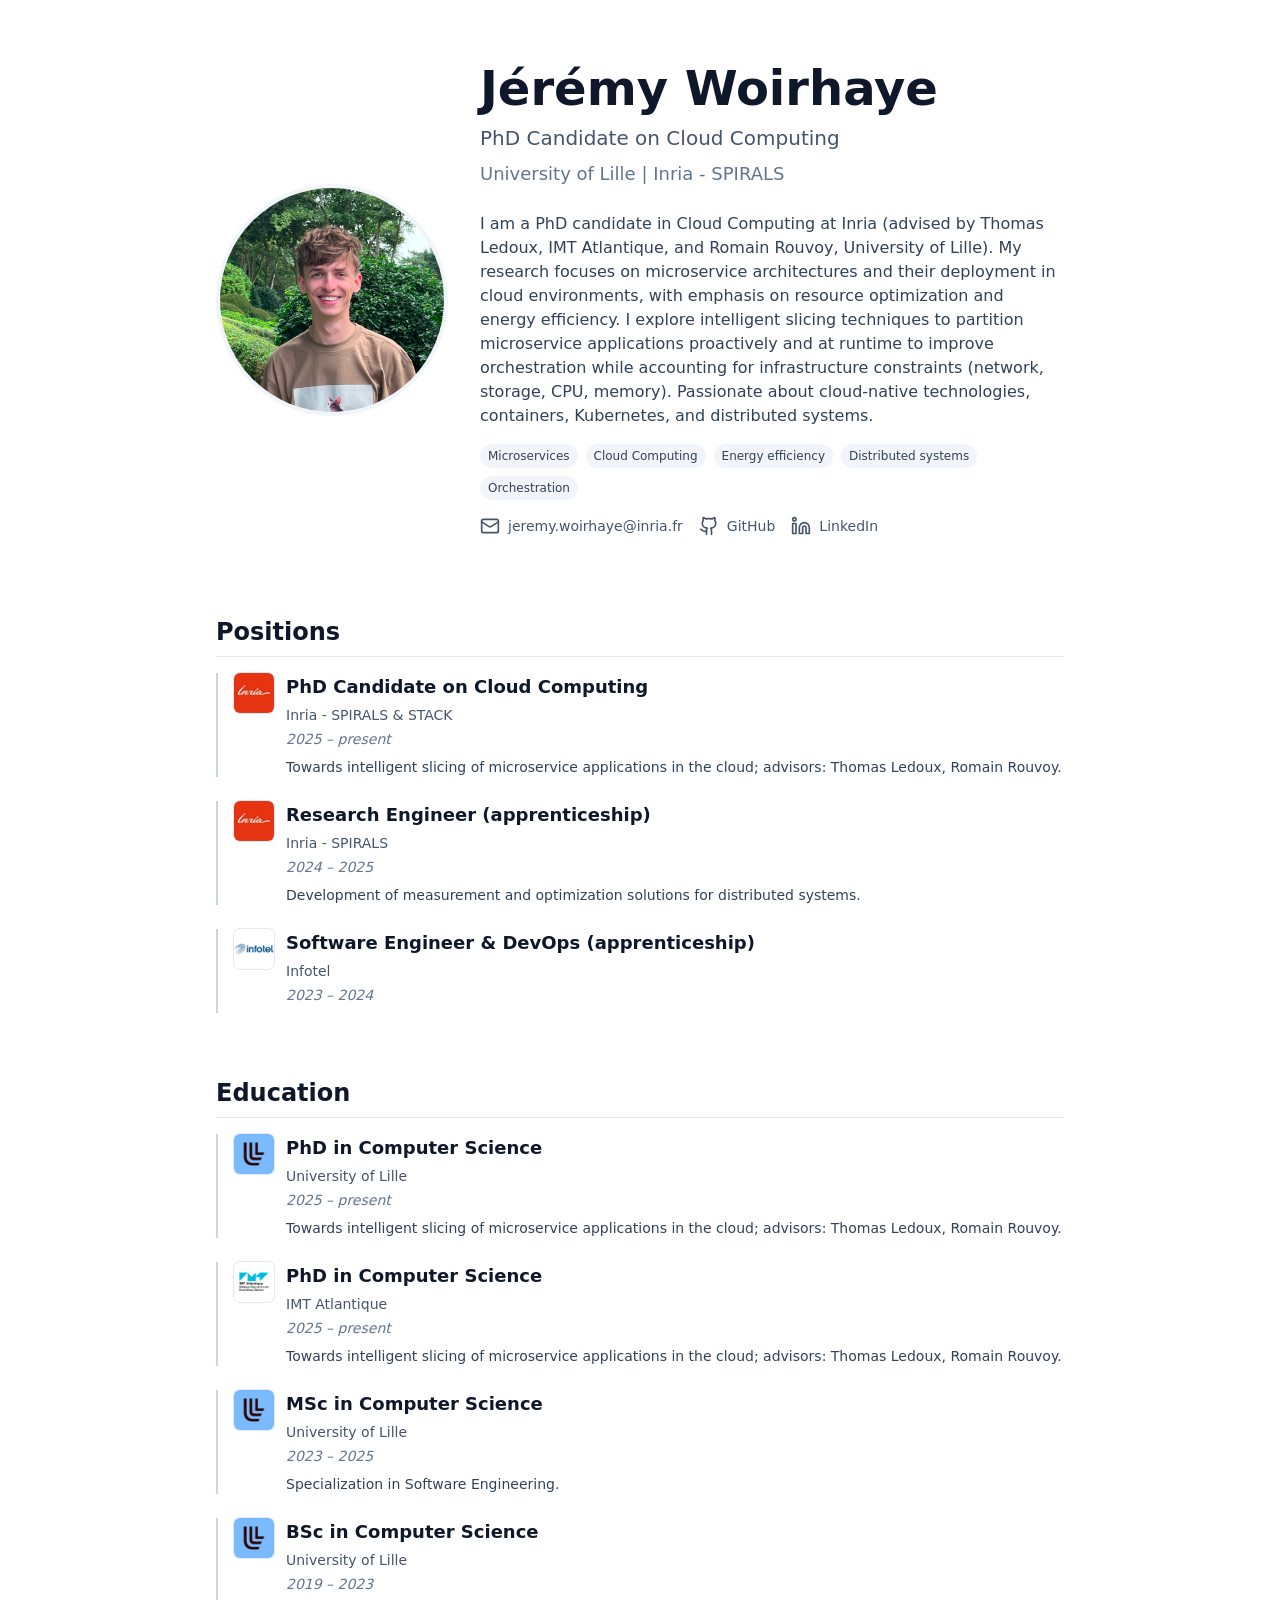
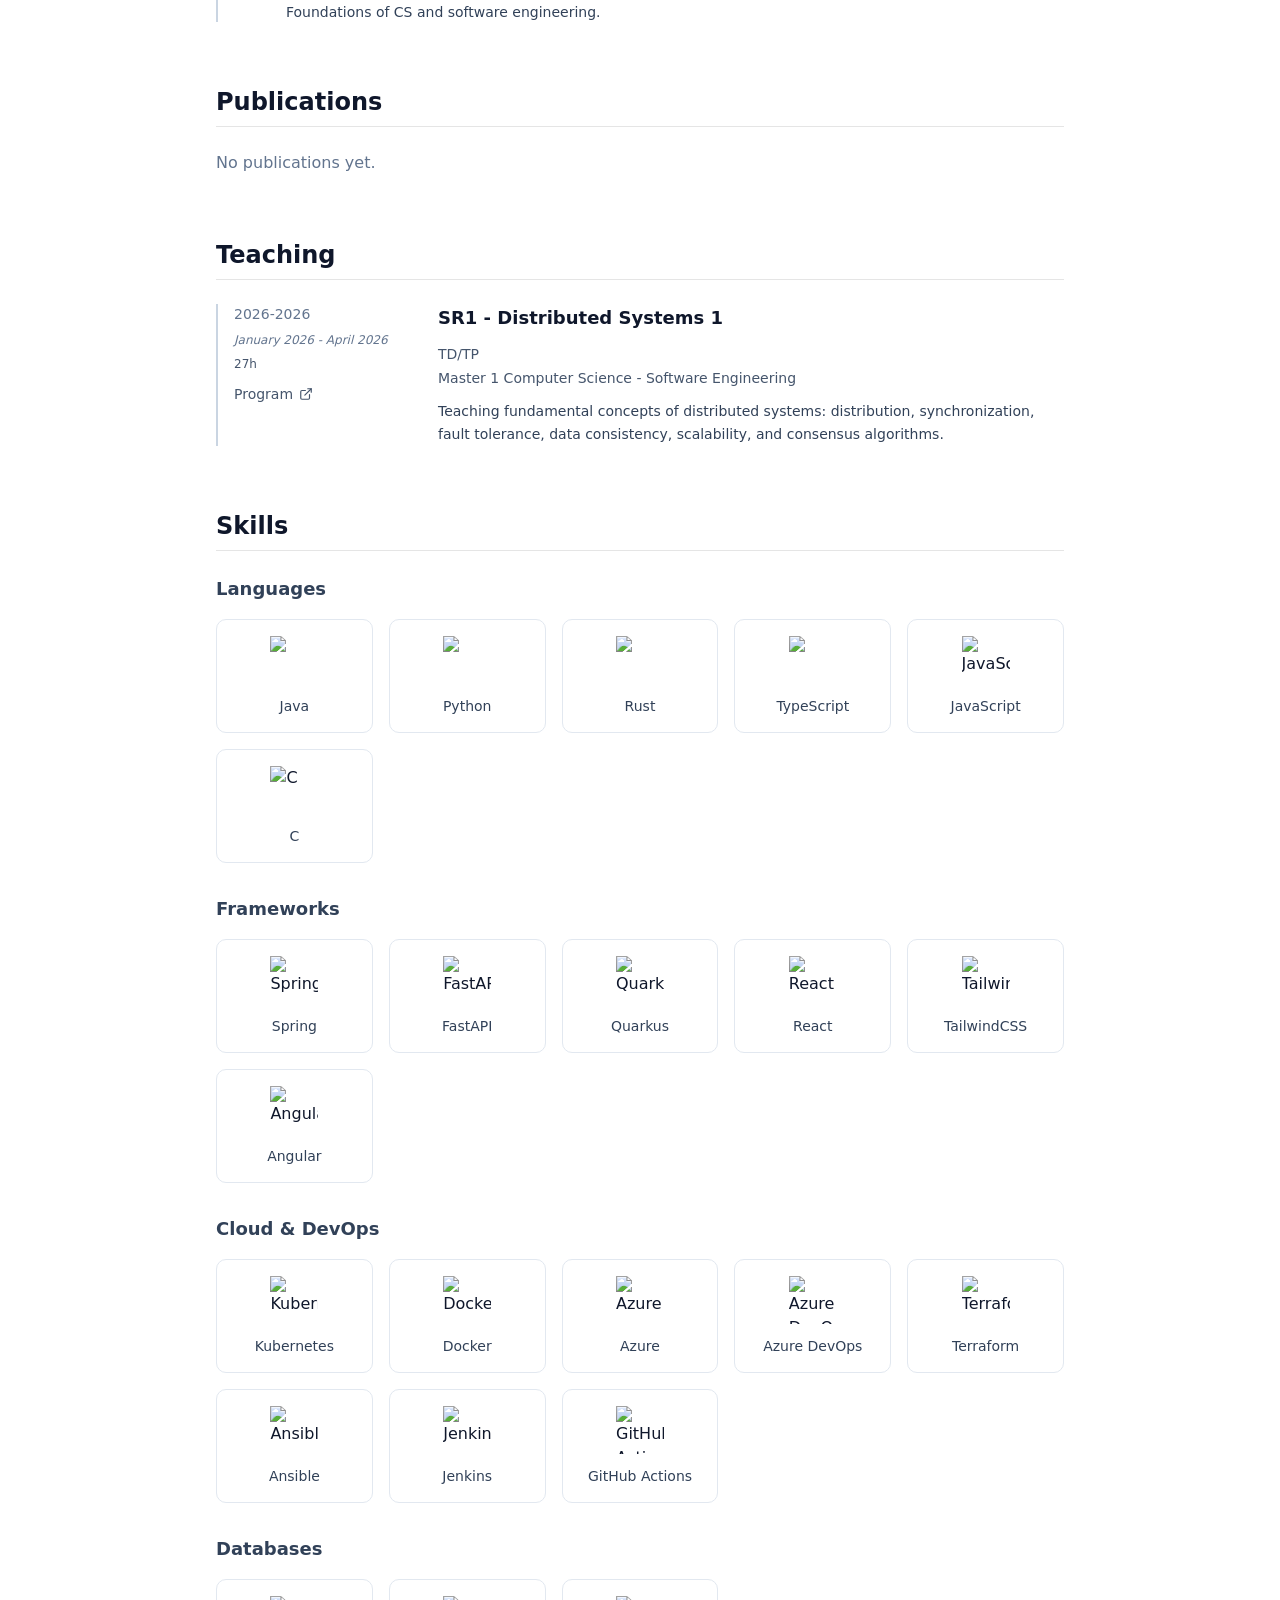
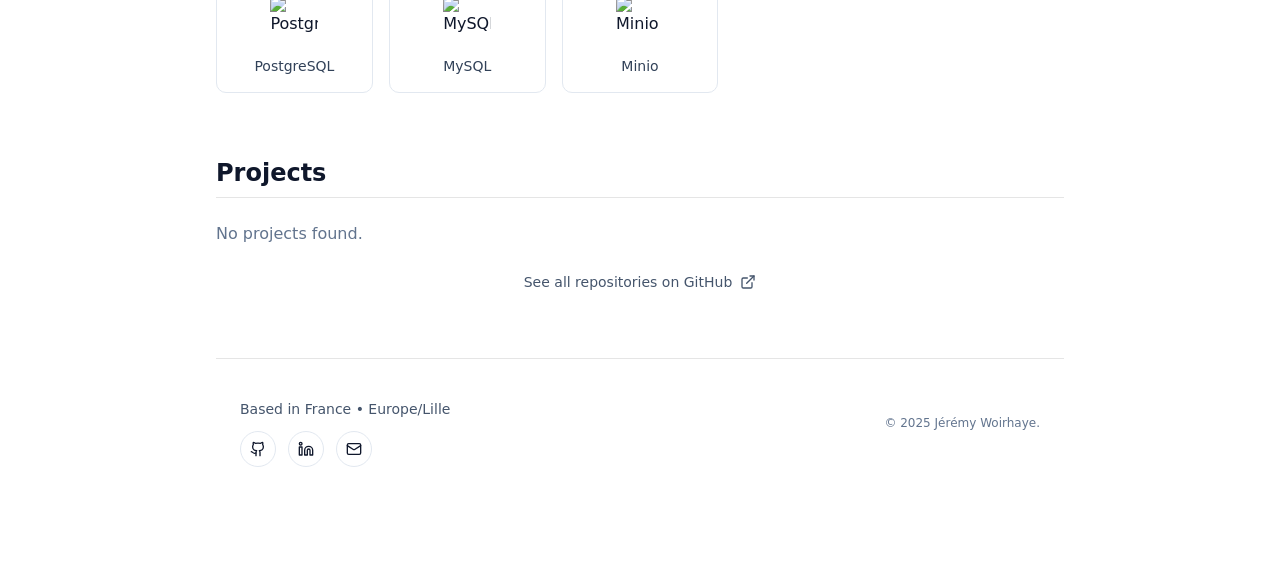
==== commit d3c9cd77: "deploy: jwoirhaye/portfolio@f981db3e3d40c80b71f014b9a22787acc9077e8f" ====
--- a/index.html
+++ b/index.html
@@ -1 +1 @@
-<!DOCTYPE html><!--pM1G1IDuT0IS09KMTiUdA--><html lang="en"><head><meta charSet="utf-8"/><meta name="viewport" content="width=device-width, initial-scale=1"/><link rel="preload" as="image" href="/profile_picture.jpeg"/><link rel="stylesheet" href="/_next/static/chunks/490a2a399b889b85.css" data-precedence="next"/><link rel="preload" as="script" fetchPriority="low" href="/_next/static/chunks/708dfc0609e1343f.js"/><script src="/_next/static/chunks/6c1d949039ca8e4a.js" async=""></script><script src="/_next/static/chunks/ea7ab0dba7b47d7c.js" async=""></script><script src="/_next/static/chunks/turbopack-1f458f2a3e742dc1.js" async=""></script><script src="/_next/static/chunks/ff1a16fafef87110.js" async=""></script><script src="/_next/static/chunks/7dd66bdf8a7e5707.js" async=""></script><script src="/_next/static/chunks/176f61742274df23.js" async=""></script><title>Jérémy Woirhaye – PhD Candidate on Cloud Computing</title><meta name="description" content="I am a PhD candidate in Cloud Computing at Inria (advised by Thomas Ledoux, IMT Atlantique, and Romain Rouvoy, University of Lille). My research focuses on microservice architectures and their deployment in cloud environments, with emphasis on resource optimization and energy efficiency. I explore intelligent slicing techniques to partition microservice applications proactively and at runtime to improve orchestration while accounting for infrastructure constraints (network, storage, CPU, memory). Passionate about cloud-native technologies, containers, Kubernetes, and distributed systems."/><meta name="author" content="Jérémy Woirhaye"/><meta name="keywords" content="Microservices,Cloud Computing,Energy efficiency,Distributed systems,Orchestration"/><meta property="og:title" content="Jérémy Woirhaye – PhD Candidate on Cloud Computing"/><meta property="og:description" content="I am a PhD candidate in Cloud Computing at Inria (advised by Thomas Ledoux, IMT Atlantique, and Romain Rouvoy, University of Lille). My research focuses on microservice architectures and their deployment in cloud environments, with emphasis on resource optimization and energy efficiency. I explore intelligent slicing techniques to partition microservice applications proactively and at runtime to improve orchestration while accounting for infrastructure constraints (network, storage, CPU, memory). Passionate about cloud-native technologies, containers, Kubernetes, and distributed systems."/><meta property="og:type" content="website"/><meta name="twitter:card" content="summary"/><meta name="twitter:title" content="Jérémy Woirhaye – PhD Candidate on Cloud Computing"/><meta name="twitter:description" content="I am a PhD candidate in Cloud Computing at Inria (advised by Thomas Ledoux, IMT Atlantique, and Romain Rouvoy, University of Lille). My research focuses on microservice architectures and their deployment in cloud environments, with emphasis on resource optimization and energy efficiency. I explore intelligent slicing techniques to partition microservice applications proactively and at runtime to improve orchestration while accounting for infrastructure constraints (network, storage, CPU, memory). Passionate about cloud-native technologies, containers, Kubernetes, and distributed systems."/><link rel="icon" href="/favicon.ico?favicon.7bcbd2c5.ico" sizes="48x48" type="image/x-icon"/><script src="/_next/static/chunks/a6dad97d9634a72d.js" noModule=""></script></head><body><div hidden=""><!--$--><!--/$--></div><main class="min-h-screen bg-white text-slate-900"><script type="application/ld+json">{"@context":"https://schema.org","@type":"Person","name":"Jérémy Woirhaye","jobTitle":"PhD Candidate on Cloud Computing","affiliation":"University of Lille | Inria - SPIRALS","email":"jeremy.woirhaye@inria.fr","url":"https://jwoirhaye.com","sameAs":["https://github.com/jwoirhaye","https://www.linkedin.com/in/jérémy-woirhaye"]}</script><div class="max-w-4xl mx-auto px-4 sm:px-6 py-12 sm:py-16"><header class="mb-20"><div class="flex flex-col md:flex-row gap-8 items-center"><div class="flex-shrink-0 mx-auto md:mx-0"><img alt="Jérémy Woirhaye" width="232" height="232" decoding="async" data-nimg="1" class="rounded-full object-cover border-4 border-slate-100" style="color:transparent" src="/profile_picture.jpeg"/></div><div class="flex-1 text-center md:text-left"><h1 class="text-4xl md:text-5xl font-bold mb-3">Jérémy Woirhaye</h1><p class="text-lg md:text-xl text-slate-600 mb-2">PhD Candidate on Cloud Computing</p><p class="text-base md:text-lg text-slate-500 mb-6">University of Lille | Inria - SPIRALS</p><p class="text-slate-700 max-w-2xl mb-4">I am a PhD candidate in Cloud Computing at Inria (advised by Thomas Ledoux, IMT Atlantique, and Romain Rouvoy, University of Lille). My research focuses on microservice architectures and their deployment in cloud environments, with emphasis on resource optimization and energy efficiency. I explore intelligent slicing techniques to partition microservice applications proactively and at runtime to improve orchestration while accounting for infrastructure constraints (network, storage, CPU, memory). Passionate about cloud-native technologies, containers, Kubernetes, and distributed systems.</p><ul class="flex flex-wrap gap-2 mb-4"><li class="text-xs px-2 py-1 rounded-full bg-slate-100 text-slate-700">Microservices</li><li class="text-xs px-2 py-1 rounded-full bg-slate-100 text-slate-700">Cloud Computing</li><li class="text-xs px-2 py-1 rounded-full bg-slate-100 text-slate-700">Energy efficiency</li><li class="text-xs px-2 py-1 rounded-full bg-slate-100 text-slate-700">Distributed systems</li><li class="text-xs px-2 py-1 rounded-full bg-slate-100 text-slate-700">Orchestration</li></ul><div class="flex gap-4 items-center flex-wrap justify-center md:justify-start"><a href="mailto:jeremy.woirhaye@inria.fr" class="flex items-center gap-2 text-slate-600 hover:text-slate-900 transition"><svg xmlns="http://www.w3.org/2000/svg" width="24" height="24" viewBox="0 0 24 24" fill="none" stroke="currentColor" stroke-width="2" stroke-linecap="round" stroke-linejoin="round" class="lucide lucide-mail w-5 h-5" aria-hidden="true"><path d="m22 7-8.991 5.727a2 2 0 0 1-2.009 0L2 7"></path><rect x="2" y="4" width="20" height="16" rx="2"></rect></svg><span class="text-sm">jeremy.woirhaye@inria.fr</span></a><a href="https://github.com/jwoirhaye" target="_blank" rel="noopener noreferrer" class="flex items-center gap-2 text-slate-600 hover:text-slate-900 transition"><svg xmlns="http://www.w3.org/2000/svg" width="24" height="24" viewBox="0 0 24 24" fill="none" stroke="currentColor" stroke-width="2" stroke-linecap="round" stroke-linejoin="round" class="lucide lucide-github w-5 h-5" aria-hidden="true"><path d="M15 22v-4a4.8 4.8 0 0 0-1-3.5c3 0 6-2 6-5.5.08-1.25-.27-2.48-1-3.5.28-1.15.28-2.35 0-3.5 0 0-1 0-3 1.5-2.64-.5-5.36-.5-8 0C6 2 5 2 5 2c-.3 1.15-.3 2.35 0 3.5A5.403 5.403 0 0 0 4 9c0 3.5 3 5.5 6 5.5-.39.49-.68 1.05-.85 1.65-.17.6-.22 1.23-.15 1.85v4"></path><path d="M9 18c-4.51 2-5-2-7-2"></path></svg><span class="text-sm">GitHub</span></a><a href="https://www.linkedin.com/in/jérémy-woirhaye" target="_blank" rel="noopener noreferrer" class="flex items-center gap-2 text-slate-600 hover:text-slate-900 transition"><svg xmlns="http://www.w3.org/2000/svg" width="24" height="24" viewBox="0 0 24 24" fill="none" stroke="currentColor" stroke-width="2" stroke-linecap="round" stroke-linejoin="round" class="lucide lucide-linkedin w-5 h-5" aria-hidden="true"><path d="M16 8a6 6 0 0 1 6 6v7h-4v-7a2 2 0 0 0-2-2 2 2 0 0 0-2 2v7h-4v-7a6 6 0 0 1 6-6z"></path><rect width="4" height="12" x="2" y="9"></rect><circle cx="4" cy="4" r="2"></circle></svg><span class="text-sm">LinkedIn</span></a></div></div></div></header><section id="positions" class="mb-12 sm:mb-16"><h2 class="text-xl sm:text-2xl font-bold mb-4 border-b pb-2">Positions</h2><div class="space-y-6"><div class="border-l-2 border-slate-300 pl-4"><div class="flex items-start gap-3"><a href="https://www.inria.fr" target="_blank" rel="noopener noreferrer" class="flex-shrink-0"><img alt="Inria - SPIRALS &amp; STACK" loading="lazy" width="40" height="40" decoding="async" data-nimg="1" class="w-10 h-10 object-contain bg-white rounded-sm ring-1 ring-slate-200" style="color:transparent" src="/inria_logo.jpeg"/></a><div class="flex-1 min-w-0"><h3 class="font-semibold text-base sm:text-lg mb-1">PhD Candidate on Cloud Computing</h3><p class="text-slate-600 text-xs sm:text-sm mb-1">Inria - SPIRALS &amp; STACK</p><p class="text-slate-500 text-xs sm:text-sm italic mb-2">2025 – present</p><p class="text-slate-700 text-xs sm:text-sm">Towards intelligent slicing of microservice applications in the cloud; advisors: Thomas Ledoux, Romain Rouvoy.</p></div></div></div><div class="border-l-2 border-slate-300 pl-4"><div class="flex items-start gap-3"><a href="https://www.inria.fr" target="_blank" rel="noopener noreferrer" class="flex-shrink-0"><img alt="Inria - SPIRALS" loading="lazy" width="40" height="40" decoding="async" data-nimg="1" class="w-10 h-10 object-contain bg-white rounded-sm ring-1 ring-slate-200" style="color:transparent" src="/inria_logo.jpeg"/></a><div class="flex-1 min-w-0"><h3 class="font-semibold text-base sm:text-lg mb-1">Research Engineer (apprenticeship)</h3><p class="text-slate-600 text-xs sm:text-sm mb-1">Inria - SPIRALS</p><p class="text-slate-500 text-xs sm:text-sm italic mb-2">2024 – 2025</p><p class="text-slate-700 text-xs sm:text-sm">Development of measurement and optimization solutions for distributed systems.</p></div></div></div><div class="border-l-2 border-slate-300 pl-4"><div class="flex items-start gap-3"><a href="https://infotel.com/" target="_blank" rel="noopener noreferrer" class="flex-shrink-0"><img alt="Infotel" loading="lazy" width="40" height="40" decoding="async" data-nimg="1" class="w-10 h-10 object-contain bg-white rounded-sm ring-1 ring-slate-200" style="color:transparent" src="/infotel_logo.jpeg"/></a><div class="flex-1 min-w-0"><h3 class="font-semibold text-base sm:text-lg mb-1">Software Engineer &amp; DevOps(apprenticeship)</h3><p class="text-slate-600 text-xs sm:text-sm mb-1">Infotel</p><p class="text-slate-500 text-xs sm:text-sm italic mb-2">2023 – 2024</p></div></div></div></div></section><section id="education" class="mb-12 sm:mb-16"><h2 class="text-xl sm:text-2xl font-bold mb-4 border-b pb-2">Education</h2><div class="space-y-6"><div class="border-l-2 border-slate-300 pl-4"><div class="flex items-start gap-3"><a href="https://www.univ-lille.fr" target="_blank" rel="noopener noreferrer" class="flex-shrink-0"><img alt="University of Lille" loading="lazy" width="40" height="40" decoding="async" data-nimg="1" class="w-10 h-10 object-contain bg-white rounded-sm ring-1 ring-slate-200" style="color:transparent" src="/universite_de_lille_logo.jpeg"/></a><div class="flex-1 min-w-0"><h3 class="font-semibold text-base sm:text-lg mb-1">PhD in Computer Science</h3><p class="text-slate-600 text-xs sm:text-sm mb-1">University of Lille</p><p class="text-slate-500 text-xs sm:text-sm italic mb-2">2025 – present</p><p class="text-slate-700 text-xs sm:text-sm">Towards intelligent slicing of microservice applications in the cloud; advisors: Thomas Ledoux, Romain Rouvoy.</p></div></div></div><div class="border-l-2 border-slate-300 pl-4"><div class="flex items-start gap-3"><a href="https://www.imt-atlantique.fr" target="_blank" rel="noopener noreferrer" class="flex-shrink-0"><img alt="IMT Atlantique" loading="lazy" width="40" height="40" decoding="async" data-nimg="1" class="w-10 h-10 object-contain bg-white rounded-sm ring-1 ring-slate-200" style="color:transparent" src="/imt_atlantique_logo.jpeg"/></a><div class="flex-1 min-w-0"><h3 class="font-semibold text-base sm:text-lg mb-1">PhD in Computer Science</h3><p class="text-slate-600 text-xs sm:text-sm mb-1">IMT Atlantique</p><p class="text-slate-500 text-xs sm:text-sm italic mb-2">2025 – present</p><p class="text-slate-700 text-xs sm:text-sm">Towards intelligent slicing of microservice applications in the cloud; advisors: Thomas Ledoux, Romain Rouvoy.</p></div></div></div><div class="border-l-2 border-slate-300 pl-4"><div class="flex items-start gap-3"><a href="https://www.univ-lille.fr" target="_blank" rel="noopener noreferrer" class="flex-shrink-0"><img alt="University of Lille" loading="lazy" width="40" height="40" decoding="async" data-nimg="1" class="w-10 h-10 object-contain bg-white rounded-sm ring-1 ring-slate-200" style="color:transparent" src="/universite_de_lille_logo.jpeg"/></a><div class="flex-1 min-w-0"><h3 class="font-semibold text-base sm:text-lg mb-1">MSc in Computer Science</h3><p class="text-slate-600 text-xs sm:text-sm mb-1">University of Lille</p><p class="text-slate-500 text-xs sm:text-sm italic mb-2">2023 – 2025</p><p class="text-slate-700 text-xs sm:text-sm">Specialization in Software Engineering.</p></div></div></div><div class="border-l-2 border-slate-300 pl-4"><div class="flex items-start gap-3"><a href="https://www.univ-lille.fr" target="_blank" rel="noopener noreferrer" class="flex-shrink-0"><img alt="University of Lille" loading="lazy" width="40" height="40" decoding="async" data-nimg="1" class="w-10 h-10 object-contain bg-white rounded-sm ring-1 ring-slate-200" style="color:transparent" src="/universite_de_lille_logo.jpeg"/></a><div class="flex-1 min-w-0"><h3 class="font-semibold text-base sm:text-lg mb-1">BSc in Computer Science</h3><p class="text-slate-600 text-xs sm:text-sm mb-1">University of Lille</p><p class="text-slate-500 text-xs sm:text-sm italic mb-2">2019 – 2023</p><p class="text-slate-700 text-xs sm:text-sm">Foundations of CS and software engineering.</p></div></div></div></div></section><section id="publications" class="mb-12 sm:mb-16"><h2 class="text-xl sm:text-2xl font-bold mb-6 border-b pb-2">Publications</h2><div class="text-slate-500">No publications yet.</div></section><section id="teaching" class="mb-12 sm:mb-16"><h2 class="text-xl sm:text-2xl font-bold mb-6 border-b pb-2">Teaching</h2><div class="space-y-8"><div class="border-l-2 border-slate-300 pl-4"><div class="grid grid-cols-1 sm:grid-cols-[180px_1fr] gap-4 sm:gap-6"><div class="space-y-2"><p class="text-slate-500 text-xs sm:text-sm font-medium">2024-2025</p><p class="text-slate-500 text-xs italic">January 2025 - April 2025</p><div class="space-y-1 text-xs text-slate-600"><p>27h</p></div><div class="flex flex-wrap gap-4 text-xs sm:text-sm pt-1"><a href="https://www.fil.univ-lille.fr/portail/index.php?dipl=MInfo&amp;sem=GL&amp;ue=SR1&amp;label=Programme" target="_blank" rel="noopener noreferrer" class="text-slate-600 hover:text-slate-900 transition inline-flex items-center gap-1.5">Program <svg xmlns="http://www.w3.org/2000/svg" width="24" height="24" viewBox="0 0 24 24" fill="none" stroke="currentColor" stroke-width="2" stroke-linecap="round" stroke-linejoin="round" class="lucide lucide-external-link w-3.5 h-3.5" aria-hidden="true"><path d="M15 3h6v6"></path><path d="M10 14 21 3"></path><path d="M18 13v6a2 2 0 0 1-2 2H5a2 2 0 0 1-2-2V8a2 2 0 0 1 2-2h6"></path></svg></a></div></div><div class="space-y-3"><h3 class="font-semibold text-base sm:text-lg">SR1 - Distributed Systems 1</h3><div class="space-y-1"><p class="text-slate-600 text-xs sm:text-sm">TD/TP</p><p class="text-slate-600 text-xs sm:text-sm">Master 1 Computer Science - Software Engineering</p></div><p class="text-slate-700 text-xs sm:text-sm leading-relaxed">Teaching fundamental concepts of distributed systems: distribution, synchronization, fault tolerance, data consistency, scalability, and consensus algorithms.</p></div></div></div></div></section><section id="skills" class="mb-12 sm:mb-16"><h2 class="text-xl sm:text-2xl font-bold mb-6 border-b pb-2">Skills</h2><div class="space-y-8"><div><h3 class="text-lg font-semibold mb-4 text-slate-700">Languages</h3><div class="grid grid-cols-2 sm:grid-cols-3 md:grid-cols-4 lg:grid-cols-5 gap-4"><div class="flex flex-col items-center justify-center p-4 rounded-lg border border-slate-200 bg-white hover:shadow-md hover:border-slate-300 transition-all duration-200 group"><div class="w-12 h-12 mb-3 flex items-center justify-center"><img alt="Java" loading="lazy" width="48" height="48" decoding="async" data-nimg="1" class="object-contain group-hover:scale-110 transition-transform duration-200" style="color:transparent" src="https://cdn.jsdelivr.net/gh/devicons/devicon/icons/java/java-original.svg"/></div><span class="text-xs sm:text-sm font-medium text-slate-700 text-center">Java</span></div><div class="flex flex-col items-center justify-center p-4 rounded-lg border border-slate-200 bg-white hover:shadow-md hover:border-slate-300 transition-all duration-200 group"><div class="w-12 h-12 mb-3 flex items-center justify-center"><img alt="Python" loading="lazy" width="48" height="48" decoding="async" data-nimg="1" class="object-contain group-hover:scale-110 transition-transform duration-200" style="color:transparent" src="https://cdn.jsdelivr.net/gh/devicons/devicon/icons/python/python-original.svg"/></div><span class="text-xs sm:text-sm font-medium text-slate-700 text-center">Python</span></div><div class="flex flex-col items-center justify-center p-4 rounded-lg border border-slate-200 bg-white hover:shadow-md hover:border-slate-300 transition-all duration-200 group"><div class="w-12 h-12 mb-3 flex items-center justify-center"><img alt="TypeScript" loading="lazy" width="48" height="48" decoding="async" data-nimg="1" class="object-contain group-hover:scale-110 transition-transform duration-200" style="color:transparent" src="https://cdn.jsdelivr.net/gh/devicons/devicon/icons/typescript/typescript-original.svg"/></div><span class="text-xs sm:text-sm font-medium text-slate-700 text-center">TypeScript</span></div><div class="flex flex-col items-center justify-center p-4 rounded-lg border border-slate-200 bg-white hover:shadow-md hover:border-slate-300 transition-all duration-200 group"><div class="w-12 h-12 mb-3 flex items-center justify-center"><img alt="JavaScript" loading="lazy" width="48" height="48" decoding="async" data-nimg="1" class="object-contain group-hover:scale-110 transition-transform duration-200" style="color:transparent" src="https://cdn.jsdelivr.net/gh/devicons/devicon/icons/javascript/javascript-original.svg"/></div><span class="text-xs sm:text-sm font-medium text-slate-700 text-center">JavaScript</span></div><div class="flex flex-col items-center justify-center p-4 rounded-lg border border-slate-200 bg-white hover:shadow-md hover:border-slate-300 transition-all duration-200 group"><div class="w-12 h-12 mb-3 flex items-center justify-center"><img alt="C" loading="lazy" width="48" height="48" decoding="async" data-nimg="1" class="object-contain group-hover:scale-110 transition-transform duration-200" style="color:transparent" src="https://cdn.jsdelivr.net/gh/devicons/devicon/icons/c/c-original.svg"/></div><span class="text-xs sm:text-sm font-medium text-slate-700 text-center">C</span></div></div></div><div><h3 class="text-lg font-semibold mb-4 text-slate-700">Frameworks</h3><div class="grid grid-cols-2 sm:grid-cols-3 md:grid-cols-4 lg:grid-cols-5 gap-4"><div class="flex flex-col items-center justify-center p-4 rounded-lg border border-slate-200 bg-white hover:shadow-md hover:border-slate-300 transition-all duration-200 group"><div class="w-12 h-12 mb-3 flex items-center justify-center"><img alt="Spring" loading="lazy" width="48" height="48" decoding="async" data-nimg="1" class="object-contain group-hover:scale-110 transition-transform duration-200" style="color:transparent" src="https://cdn.jsdelivr.net/gh/devicons/devicon/icons/spring/spring-original.svg"/></div><span class="text-xs sm:text-sm font-medium text-slate-700 text-center">Spring</span></div><div class="flex flex-col items-center justify-center p-4 rounded-lg border border-slate-200 bg-white hover:shadow-md hover:border-slate-300 transition-all duration-200 group"><div class="w-12 h-12 mb-3 flex items-center justify-center"><img alt="FastAPI" loading="lazy" width="48" height="48" decoding="async" data-nimg="1" class="object-contain group-hover:scale-110 transition-transform duration-200" style="color:transparent" src="https://cdn.jsdelivr.net/gh/devicons/devicon/icons/fastapi/fastapi-original.svg"/></div><span class="text-xs sm:text-sm font-medium text-slate-700 text-center">FastAPI</span></div><div class="flex flex-col items-center justify-center p-4 rounded-lg border border-slate-200 bg-white hover:shadow-md hover:border-slate-300 transition-all duration-200 group"><div class="w-12 h-12 mb-3 flex items-center justify-center"><img alt="Quarkus" loading="lazy" width="48" height="48" decoding="async" data-nimg="1" class="object-contain group-hover:scale-110 transition-transform duration-200" style="color:transparent" src="https://design.jboss.org/quarkus/logo/final/SVG/quarkus_icon_rgb_default.svg"/></div><span class="text-xs sm:text-sm font-medium text-slate-700 text-center">Quarkus</span></div><div class="flex flex-col items-center justify-center p-4 rounded-lg border border-slate-200 bg-white hover:shadow-md hover:border-slate-300 transition-all duration-200 group"><div class="w-12 h-12 mb-3 flex items-center justify-center"><img alt="React" loading="lazy" width="48" height="48" decoding="async" data-nimg="1" class="object-contain group-hover:scale-110 transition-transform duration-200" style="color:transparent" src="https://cdn.jsdelivr.net/gh/devicons/devicon/icons/react/react-original.svg"/></div><span class="text-xs sm:text-sm font-medium text-slate-700 text-center">React</span></div><div class="flex flex-col items-center justify-center p-4 rounded-lg border border-slate-200 bg-white hover:shadow-md hover:border-slate-300 transition-all duration-200 group"><div class="w-12 h-12 mb-3 flex items-center justify-center"><img alt="TailwindCSS" loading="lazy" width="48" height="48" decoding="async" data-nimg="1" class="object-contain group-hover:scale-110 transition-transform duration-200" style="color:transparent" src="https://cdn.jsdelivr.net/gh/devicons/devicon/icons/tailwindcss/tailwindcss-original.svg"/></div><span class="text-xs sm:text-sm font-medium text-slate-700 text-center">TailwindCSS</span></div><div class="flex flex-col items-center justify-center p-4 rounded-lg border border-slate-200 bg-white hover:shadow-md hover:border-slate-300 transition-all duration-200 group"><div class="w-12 h-12 mb-3 flex items-center justify-center"><img alt="Angular" loading="lazy" width="48" height="48" decoding="async" data-nimg="1" class="object-contain group-hover:scale-110 transition-transform duration-200" style="color:transparent" src="https://cdn.jsdelivr.net/gh/devicons/devicon/icons/angular/angular-original.svg"/></div><span class="text-xs sm:text-sm font-medium text-slate-700 text-center">Angular</span></div></div></div><div><h3 class="text-lg font-semibold mb-4 text-slate-700">Cloud &amp; DevOps</h3><div class="grid grid-cols-2 sm:grid-cols-3 md:grid-cols-4 lg:grid-cols-5 gap-4"><div class="flex flex-col items-center justify-center p-4 rounded-lg border border-slate-200 bg-white hover:shadow-md hover:border-slate-300 transition-all duration-200 group"><div class="w-12 h-12 mb-3 flex items-center justify-center"><img alt="Kubernetes" loading="lazy" width="48" height="48" decoding="async" data-nimg="1" class="object-contain group-hover:scale-110 transition-transform duration-200" style="color:transparent" src="https://cdn.jsdelivr.net/gh/devicons/devicon/icons/kubernetes/kubernetes-plain.svg"/></div><span class="text-xs sm:text-sm font-medium text-slate-700 text-center">Kubernetes</span></div><div class="flex flex-col items-center justify-center p-4 rounded-lg border border-slate-200 bg-white hover:shadow-md hover:border-slate-300 transition-all duration-200 group"><div class="w-12 h-12 mb-3 flex items-center justify-center"><img alt="Docker" loading="lazy" width="48" height="48" decoding="async" data-nimg="1" class="object-contain group-hover:scale-110 transition-transform duration-200" style="color:transparent" src="https://cdn.jsdelivr.net/gh/devicons/devicon/icons/docker/docker-original.svg"/></div><span class="text-xs sm:text-sm font-medium text-slate-700 text-center">Docker</span></div><div class="flex flex-col items-center justify-center p-4 rounded-lg border border-slate-200 bg-white hover:shadow-md hover:border-slate-300 transition-all duration-200 group"><div class="w-12 h-12 mb-3 flex items-center justify-center"><img alt="Azure" loading="lazy" width="48" height="48" decoding="async" data-nimg="1" class="object-contain group-hover:scale-110 transition-transform duration-200" style="color:transparent" src="https://cdn.jsdelivr.net/gh/devicons/devicon/icons/azure/azure-original.svg"/></div><span class="text-xs sm:text-sm font-medium text-slate-700 text-center">Azure</span></div><div class="flex flex-col items-center justify-center p-4 rounded-lg border border-slate-200 bg-white hover:shadow-md hover:border-slate-300 transition-all duration-200 group"><div class="w-12 h-12 mb-3 flex items-center justify-center"><img alt="Azure DevOps" loading="lazy" width="48" height="48" decoding="async" data-nimg="1" class="object-contain group-hover:scale-110 transition-transform duration-200" style="color:transparent" src="https://cdn.jsdelivr.net/gh/devicons/devicon/icons/azuredevops/azuredevops-original.svg"/></div><span class="text-xs sm:text-sm font-medium text-slate-700 text-center">Azure DevOps</span></div><div class="flex flex-col items-center justify-center p-4 rounded-lg border border-slate-200 bg-white hover:shadow-md hover:border-slate-300 transition-all duration-200 group"><div class="w-12 h-12 mb-3 flex items-center justify-center"><img alt="Terraform" loading="lazy" width="48" height="48" decoding="async" data-nimg="1" class="object-contain group-hover:scale-110 transition-transform duration-200" style="color:transparent" src="https://cdn.jsdelivr.net/gh/devicons/devicon/icons/terraform/terraform-original.svg"/></div><span class="text-xs sm:text-sm font-medium text-slate-700 text-center">Terraform</span></div><div class="flex flex-col items-center justify-center p-4 rounded-lg border border-slate-200 bg-white hover:shadow-md hover:border-slate-300 transition-all duration-200 group"><div class="w-12 h-12 mb-3 flex items-center justify-center"><img alt="Ansible" loading="lazy" width="48" height="48" decoding="async" data-nimg="1" class="object-contain group-hover:scale-110 transition-transform duration-200" style="color:transparent" src="https://cdn.jsdelivr.net/gh/devicons/devicon/icons/ansible/ansible-original.svg"/></div><span class="text-xs sm:text-sm font-medium text-slate-700 text-center">Ansible</span></div><div class="flex flex-col items-center justify-center p-4 rounded-lg border border-slate-200 bg-white hover:shadow-md hover:border-slate-300 transition-all duration-200 group"><div class="w-12 h-12 mb-3 flex items-center justify-center"><img alt="Jenkins" loading="lazy" width="48" height="48" decoding="async" data-nimg="1" class="object-contain group-hover:scale-110 transition-transform duration-200" style="color:transparent" src="https://cdn.jsdelivr.net/gh/devicons/devicon/icons/jenkins/jenkins-original.svg"/></div><span class="text-xs sm:text-sm font-medium text-slate-700 text-center">Jenkins</span></div><div class="flex flex-col items-center justify-center p-4 rounded-lg border border-slate-200 bg-white hover:shadow-md hover:border-slate-300 transition-all duration-200 group"><div class="w-12 h-12 mb-3 flex items-center justify-center"><img alt="GitHub Actions" loading="lazy" width="48" height="48" decoding="async" data-nimg="1" class="object-contain group-hover:scale-110 transition-transform duration-200" style="color:transparent" src="https://cdn.jsdelivr.net/gh/devicons/devicon/icons/github/github-original.svg"/></div><span class="text-xs sm:text-sm font-medium text-slate-700 text-center">GitHub Actions</span></div></div></div><div><h3 class="text-lg font-semibold mb-4 text-slate-700">Databases</h3><div class="grid grid-cols-2 sm:grid-cols-3 md:grid-cols-4 lg:grid-cols-5 gap-4"><div class="flex flex-col items-center justify-center p-4 rounded-lg border border-slate-200 bg-white hover:shadow-md hover:border-slate-300 transition-all duration-200 group"><div class="w-12 h-12 mb-3 flex items-center justify-center"><img alt="PostgreSQL" loading="lazy" width="48" height="48" decoding="async" data-nimg="1" class="object-contain group-hover:scale-110 transition-transform duration-200" style="color:transparent" src="https://cdn.jsdelivr.net/gh/devicons/devicon/icons/postgresql/postgresql-original.svg"/></div><span class="text-xs sm:text-sm font-medium text-slate-700 text-center">PostgreSQL</span></div><div class="flex flex-col items-center justify-center p-4 rounded-lg border border-slate-200 bg-white hover:shadow-md hover:border-slate-300 transition-all duration-200 group"><div class="w-12 h-12 mb-3 flex items-center justify-center"><img alt="MySQL" loading="lazy" width="48" height="48" decoding="async" data-nimg="1" class="object-contain group-hover:scale-110 transition-transform duration-200" style="color:transparent" src="https://cdn.jsdelivr.net/gh/devicons/devicon/icons/mysql/mysql-original.svg"/></div><span class="text-xs sm:text-sm font-medium text-slate-700 text-center">MySQL</span></div><div class="flex flex-col items-center justify-center p-4 rounded-lg border border-slate-200 bg-white hover:shadow-md hover:border-slate-300 transition-all duration-200 group"><div class="w-12 h-12 mb-3 flex items-center justify-center"><img alt="Minio" loading="lazy" width="48" height="48" decoding="async" data-nimg="1" class="object-contain group-hover:scale-110 transition-transform duration-200" style="color:transparent" src="https://cdn-images-1.medium.com/v2/resize:fit:2400/0*QudNr5xo7HArqDlR"/></div><span class="text-xs sm:text-sm font-medium text-slate-700 text-center">Minio</span></div></div></div></div></section><section id="projects" class="mb-12 sm:mb-16"><h2 class="text-xl sm:text-2xl font-bold mb-6 border-b pb-2">Projects</h2><div class="text-slate-500">Loading GitHub projects…</div><div class="mt-6 text-center"><a href="https://github.com/jwoirhaye?tab=repositories" target="_blank" rel="noopener noreferrer" class="text-xs sm:text-sm text-slate-600 hover:text-slate-900 transition inline-flex items-center gap-2">See all repositories on GitHub<svg xmlns="http://www.w3.org/2000/svg" width="24" height="24" viewBox="0 0 24 24" fill="none" stroke="currentColor" stroke-width="2" stroke-linecap="round" stroke-linejoin="round" class="lucide lucide-external-link w-4 h-4" aria-hidden="true"><path d="M15 3h6v6"></path><path d="M10 14 21 3"></path><path d="M18 13v6a2 2 0 0 1-2 2H5a2 2 0 0 1-2-2V8a2 2 0 0 1 2-2h6"></path></svg></a></div></section><footer class="mt-12 border-t"><div class="max-w-4xl mx-auto px-4 sm:px-6 py-10 grid gap-8 sm:grid-cols-2 text-sm"><div><p class="text-slate-600">Based in France • Europe/Lille</p><div class="mt-3 flex gap-3"><a href="https://github.com/jwoirhaye" target="_blank" rel="noopener noreferrer" class="inline-flex items-center justify-center h-9 w-9 rounded-full border border-slate-200 hover:bg-slate-50 transition"><svg xmlns="http://www.w3.org/2000/svg" width="24" height="24" viewBox="0 0 24 24" fill="none" stroke="currentColor" stroke-width="2" stroke-linecap="round" stroke-linejoin="round" class="lucide lucide-github w-4 h-4" aria-hidden="true"><path d="M15 22v-4a4.8 4.8 0 0 0-1-3.5c3 0 6-2 6-5.5.08-1.25-.27-2.48-1-3.5.28-1.15.28-2.35 0-3.5 0 0-1 0-3 1.5-2.64-.5-5.36-.5-8 0C6 2 5 2 5 2c-.3 1.15-.3 2.35 0 3.5A5.403 5.403 0 0 0 4 9c0 3.5 3 5.5 6 5.5-.39.49-.68 1.05-.85 1.65-.17.6-.22 1.23-.15 1.85v4"></path><path d="M9 18c-4.51 2-5-2-7-2"></path></svg></a><a href="https://www.linkedin.com/in/jérémy-woirhaye" target="_blank" rel="noopener noreferrer" class="inline-flex items-center justify-center h-9 w-9 rounded-full border border-slate-200 hover:bg-slate-50 transition"><svg xmlns="http://www.w3.org/2000/svg" width="24" height="24" viewBox="0 0 24 24" fill="none" stroke="currentColor" stroke-width="2" stroke-linecap="round" stroke-linejoin="round" class="lucide lucide-linkedin w-4 h-4" aria-hidden="true"><path d="M16 8a6 6 0 0 1 6 6v7h-4v-7a2 2 0 0 0-2-2 2 2 0 0 0-2 2v7h-4v-7a6 6 0 0 1 6-6z"></path><rect width="4" height="12" x="2" y="9"></rect><circle cx="4" cy="4" r="2"></circle></svg></a><a href="mailto:jeremy.woirhaye@inria.fr" class="inline-flex items-center justify-center h-9 w-9 rounded-full border border-slate-200 hover:bg-slate-50 transition"><svg xmlns="http://www.w3.org/2000/svg" width="24" height="24" viewBox="0 0 24 24" fill="none" stroke="currentColor" stroke-width="2" stroke-linecap="round" stroke-linejoin="round" class="lucide lucide-mail w-4 h-4" aria-hidden="true"><path d="m22 7-8.991 5.727a2 2 0 0 1-2.009 0L2 7"></path><rect x="2" y="4" width="20" height="16" rx="2"></rect></svg></a></div></div><div class="py-4 text-center text-xs text-slate-500 sm:text-right">© <!-- -->2025<!-- --> <!-- -->Jérémy Woirhaye<!-- -->.</div></div></footer></div></main><!--$--><!--/$--><script src="/_next/static/chunks/708dfc0609e1343f.js" id="_R_" async=""></script><script>(self.__next_f=self.__next_f||[]).push([0])</script><script>self.__next_f.push([1,"1:\"$Sreact.fragment\"\n2:I[39756,[\"/_next/static/chunks/ff1a16fafef87110.js\",\"/_next/static/chunks/7dd66bdf8a7e5707.js\"],\"default\"]\n3:I[37457,[\"/_next/static/chunks/ff1a16fafef87110.js\",\"/_next/static/chunks/7dd66bdf8a7e5707.js\"],\"default\"]\n4:I[14215,[\"/_next/static/chunks/ff1a16fafef87110.js\",\"/_next/static/chunks/176f61742274df23.js\"],\"default\"]\n5:I[76893,[\"/_next/static/chunks/ff1a16fafef87110.js\",\"/_next/static/chunks/176f61742274df23.js\"],\"default\"]\n6:I[5500,[\"/_next/static/chunks/ff1a16fafef87110.js\",\"/_next/static/chunks/176f61742274df23.js\"],\"Image\"]\n13:I[68027,[],\"default\"]\n:HL[\"/_next/static/chunks/490a2a399b889b85.css\",\"style\"]\n"])</script><script>self.__next_f.push([1,"0:{\"P\":null,\"b\":\"pM1G1IDuT0IS09KMTiUdA\",\"p\":\"\",\"c\":[\"\",\"\"],\"i\":false,\"f\":[[[\"\",{\"children\":[\"__PAGE__\",{}]},\"$undefined\",\"$undefined\",true],[\"\",[\"$\",\"$1\",\"c\",{\"children\":[[[\"$\",\"link\",\"0\",{\"rel\":\"stylesheet\",\"href\":\"/_next/static/chunks/490a2a399b889b85.css\",\"precedence\":\"next\",\"crossOrigin\":\"$undefined\",\"nonce\":\"$undefined\"}]],[\"$\",\"html\",null,{\"lang\":\"en\",\"children\":[\"$\",\"body\",null,{\"children\":[\"$\",\"$L2\",null,{\"parallelRouterKey\":\"children\",\"error\":\"$undefined\",\"errorStyles\":\"$undefined\",\"errorScripts\":\"$undefined\",\"template\":[\"$\",\"$L3\",null,{}],\"templateStyles\":\"$undefined\",\"templateScripts\":\"$undefined\",\"notFound\":[[[\"$\",\"title\",null,{\"children\":\"404: This page could not be found.\"}],[\"$\",\"div\",null,{\"style\":{\"fontFamily\":\"system-ui,\\\"Segoe UI\\\",Roboto,Helvetica,Arial,sans-serif,\\\"Apple Color Emoji\\\",\\\"Segoe UI Emoji\\\"\",\"height\":\"100vh\",\"textAlign\":\"center\",\"display\":\"flex\",\"flexDirection\":\"column\",\"alignItems\":\"center\",\"justifyContent\":\"center\"},\"children\":[\"$\",\"div\",null,{\"children\":[[\"$\",\"style\",null,{\"dangerouslySetInnerHTML\":{\"__html\":\"body{color:#000;background:#fff;margin:0}.next-error-h1{border-right:1px solid rgba(0,0,0,.3)}@media (prefers-color-scheme:dark){body{color:#fff;background:#000}.next-error-h1{border-right:1px solid rgba(255,255,255,.3)}}\"}}],[\"$\",\"h1\",null,{\"className\":\"next-error-h1\",\"style\":{\"display\":\"inline-block\",\"margin\":\"0 20px 0 0\",\"padding\":\"0 23px 0 0\",\"fontSize\":24,\"fontWeight\":500,\"verticalAlign\":\"top\",\"lineHeight\":\"49px\"},\"children\":404}],[\"$\",\"div\",null,{\"style\":{\"display\":\"inline-block\"},\"children\":[\"$\",\"h2\",null,{\"style\":{\"fontSize\":14,\"fontWeight\":400,\"lineHeight\":\"49px\",\"margin\":0},\"children\":\"This page could not be found.\"}]}]]}]}]],[]],\"forbidden\":\"$undefined\",\"unauthorized\":\"$undefined\"}]}]}]]}],{\"children\":[\"__PAGE__\",[\"$\",\"$1\",\"c\",{\"children\":[[\"$\",\"main\",null,{\"className\":\"min-h-screen bg-white text-slate-900\",\"children\":[[\"$\",\"$L4\",null,{}],[\"$\",\"div\",null,{\"className\":\"max-w-4xl mx-auto px-4 sm:px-6 py-12 sm:py-16\",\"children\":[[\"$\",\"$L5\",null,{}],[\"$\",\"section\",null,{\"id\":\"positions\",\"className\":\"mb-12 sm:mb-16\",\"children\":[[\"$\",\"h2\",null,{\"className\":\"text-xl sm:text-2xl font-bold mb-4 border-b pb-2\",\"children\":\"Positions\"}],[\"$\",\"div\",null,{\"className\":\"space-y-6\",\"children\":[[\"$\",\"div\",\"Inria - SPIRALS \u0026 STACK-PhD Candidate on Cloud Computing-2025 – present\",{\"className\":\"border-l-2 border-slate-300 pl-4\",\"children\":[\"$\",\"div\",null,{\"className\":\"flex items-start gap-3\",\"children\":[[\"$\",\"a\",null,{\"href\":\"https://www.inria.fr\",\"target\":\"_blank\",\"rel\":\"noopener noreferrer\",\"className\":\"flex-shrink-0\",\"children\":[\"$\",\"$L6\",null,{\"src\":\"/inria_logo.jpeg\",\"alt\":\"Inria - SPIRALS \u0026 STACK\",\"width\":40,\"height\":40,\"className\":\"w-10 h-10 object-contain bg-white rounded-sm ring-1 ring-slate-200\",\"unoptimized\":true}]}],[\"$\",\"div\",null,{\"className\":\"flex-1 min-w-0\",\"children\":[[\"$\",\"h3\",null,{\"className\":\"font-semibold text-base sm:text-lg mb-1\",\"children\":\"PhD Candidate on Cloud Computing\"}],[\"$\",\"p\",null,{\"className\":\"text-slate-600 text-xs sm:text-sm mb-1\",\"children\":\"Inria - SPIRALS \u0026 STACK\"}],[\"$\",\"p\",null,{\"className\":\"text-slate-500 text-xs sm:text-sm italic mb-2\",\"children\":\"2025 – present\"}],[\"$\",\"p\",null,{\"className\":\"text-slate-700 text-xs sm:text-sm\",\"children\":\"Towards intelligent slicing of microservice applications in the cloud; advisors: Thomas Ledoux, Romain Rouvoy.\"}]]}]]}]}],[\"$\",\"div\",\"Inria - SPIRALS-Research Engineer (apprenticeship)-2024 – 2025\",{\"className\":\"border-l-2 border-slate-300 pl-4\",\"children\":[\"$\",\"div\",null,{\"className\":\"flex items-start gap-3\",\"children\":[[\"$\",\"a\",null,{\"href\":\"https://www.inria.fr\",\"target\":\"_blank\",\"rel\":\"noopener noreferrer\",\"className\":\"flex-shrink-0\",\"children\":[\"$\",\"$L6\",null,{\"src\":\"/inria_logo.jpeg\",\"alt\":\"Inria - SPIRALS\",\"width\":40,\"height\":40,\"className\":\"w-10 h-10 object-contain bg-white rounded-sm ring-1 ring-slate-200\",\"unoptimized\":true}]}],[\"$\",\"div\",null,{\"className\":\"flex-1 min-w-0\",\"children\":[[\"$\",\"h3\",null,{\"className\":\"font-semibold text-base sm:text-lg mb-1\",\"children\":\"Research Engineer (apprenticeship)\"}],[\"$\",\"p\",null,{\"className\":\"text-slate-600 text-xs sm:text-sm mb-1\",\"children\":\"Inria - SPIRALS\"}],[\"$\",\"p\",null,{\"className\":\"text-slate-500 text-xs sm:text-sm italic mb-2\",\"children\":\"2024 – 2025\"}],[\"$\",\"p\",null,{\"className\":\"text-slate-700 text-xs sm:text-sm\",\"children\":\"Development of measurement and optimization solutions for distributed systems.\"}]]}]]}]}],[\"$\",\"div\",\"Infotel-Software Engineer \u0026 DevOps(apprenticeship)-2023 – 2024\",{\"className\":\"border-l-2 border-slate-300 pl-4\",\"children\":\"$L7\"}]]}]]}],\"$L8\",\"$L9\",\"$La\",\"$Lb\",\"$Lc\",\"$Ld\"]}],\"$Le\"]}],[\"$Lf\",\"$L10\"],\"$L11\"]}],{},null,false]},null,false],\"$L12\",false]],\"m\":\"$undefined\",\"G\":[\"$13\",[\"$L14\"]],\"s\":false,\"S\":true}\n"])</script><script>self.__next_f.push([1,"18:I[69411,[\"/_next/static/chunks/ff1a16fafef87110.js\",\"/_next/static/chunks/176f61742274df23.js\"],\"default\"]\n19:I[68264,[\"/_next/static/chunks/ff1a16fafef87110.js\",\"/_next/static/chunks/176f61742274df23.js\"],\"default\"]\n1a:I[90715,[\"/_next/static/chunks/ff1a16fafef87110.js\",\"/_next/static/chunks/176f61742274df23.js\"],\"default\"]\n1b:I[97367,[\"/_next/static/chunks/ff1a16fafef87110.js\",\"/_next/static/chunks/7dd66bdf8a7e5707.js\"],\"OutletBoundary\"]\n1d:I[11533,[\"/_next/static/chunks/ff1a16fafef87110.js\",\"/_next/static/chunks/7dd66bdf8a7e5707.js\"],\"AsyncMetadataOutlet\"]\n1f:I[97367,[\"/_next/static/chunks/ff1a16fafef87110.js\",\"/_next/static/chunks/7dd66bdf8a7e5707.js\"],\"ViewportBoundary\"]\n21:I[97367,[\"/_next/static/chunks/ff1a16fafef87110.js\",\"/_next/static/chunks/7dd66bdf8a7e5707.js\"],\"MetadataBoundary\"]\n22:\"$Sreact.suspense\"\n"])</script><script>self.__next_f.push([1,"7:[\"$\",\"div\",null,{\"className\":\"flex items-start gap-3\",\"children\":[[\"$\",\"a\",null,{\"href\":\"https://infotel.com/\",\"target\":\"_blank\",\"rel\":\"noopener noreferrer\",\"className\":\"flex-shrink-0\",\"children\":[\"$\",\"$L6\",null,{\"src\":\"/infotel_logo.jpeg\",\"alt\":\"Infotel\",\"width\":40,\"height\":40,\"className\":\"w-10 h-10 object-contain bg-white rounded-sm ring-1 ring-slate-200\",\"unoptimized\":true}]}],[\"$\",\"div\",null,{\"className\":\"flex-1 min-w-0\",\"children\":[[\"$\",\"h3\",null,{\"className\":\"font-semibold text-base sm:text-lg mb-1\",\"children\":\"Software Engineer \u0026 DevOps(apprenticeship)\"}],[\"$\",\"p\",null,{\"className\":\"text-slate-600 text-xs sm:text-sm mb-1\",\"children\":\"Infotel\"}],[\"$\",\"p\",null,{\"className\":\"text-slate-500 text-xs sm:text-sm italic mb-2\",\"children\":\"2023 – 2024\"}],null]}]]}]\n"])</script><script>self.__next_f.push([1,"8:[\"$\",\"section\",null,{\"id\":\"education\",\"className\":\"mb-12 sm:mb-16\",\"children\":[[\"$\",\"h2\",null,{\"className\":\"text-xl sm:text-2xl font-bold mb-4 border-b pb-2\",\"children\":\"Education\"}],[\"$\",\"div\",null,{\"className\":\"space-y-6\",\"children\":[[\"$\",\"div\",\"University of Lille-PhD in Computer Science-2025 – present\",{\"className\":\"border-l-2 border-slate-300 pl-4\",\"children\":[\"$\",\"div\",null,{\"className\":\"flex items-start gap-3\",\"children\":[[\"$\",\"a\",null,{\"href\":\"https://www.univ-lille.fr\",\"target\":\"_blank\",\"rel\":\"noopener noreferrer\",\"className\":\"flex-shrink-0\",\"children\":[\"$\",\"$L6\",null,{\"src\":\"/universite_de_lille_logo.jpeg\",\"alt\":\"University of Lille\",\"width\":40,\"height\":40,\"className\":\"w-10 h-10 object-contain bg-white rounded-sm ring-1 ring-slate-200\",\"unoptimized\":true}]}],[\"$\",\"div\",null,{\"className\":\"flex-1 min-w-0\",\"children\":[[\"$\",\"h3\",null,{\"className\":\"font-semibold text-base sm:text-lg mb-1\",\"children\":\"PhD in Computer Science\"}],[\"$\",\"p\",null,{\"className\":\"text-slate-600 text-xs sm:text-sm mb-1\",\"children\":\"University of Lille\"}],[\"$\",\"p\",null,{\"className\":\"text-slate-500 text-xs sm:text-sm italic mb-2\",\"children\":\"2025 – present\"}],[\"$\",\"p\",null,{\"className\":\"text-slate-700 text-xs sm:text-sm\",\"children\":\"Towards intelligent slicing of microservice applications in the cloud; advisors: Thomas Ledoux, Romain Rouvoy.\"}]]}]]}]}],[\"$\",\"div\",\"IMT Atlantique-PhD in Computer Science-2025 – present\",{\"className\":\"border-l-2 border-slate-300 pl-4\",\"children\":[\"$\",\"div\",null,{\"className\":\"flex items-start gap-3\",\"children\":[[\"$\",\"a\",null,{\"href\":\"https://www.imt-atlantique.fr\",\"target\":\"_blank\",\"rel\":\"noopener noreferrer\",\"className\":\"flex-shrink-0\",\"children\":[\"$\",\"$L6\",null,{\"src\":\"/imt_atlantique_logo.jpeg\",\"alt\":\"IMT Atlantique\",\"width\":40,\"height\":40,\"className\":\"w-10 h-10 object-contain bg-white rounded-sm ring-1 ring-slate-200\",\"unoptimized\":true}]}],[\"$\",\"div\",null,{\"className\":\"flex-1 min-w-0\",\"children\":[[\"$\",\"h3\",null,{\"className\":\"font-semibold text-base sm:text-lg mb-1\",\"children\":\"PhD in Computer Science\"}],[\"$\",\"p\",null,{\"className\":\"text-slate-600 text-xs sm:text-sm mb-1\",\"children\":\"IMT Atlantique\"}],[\"$\",\"p\",null,{\"className\":\"text-slate-500 text-xs sm:text-sm italic mb-2\",\"children\":\"2025 – present\"}],[\"$\",\"p\",null,{\"className\":\"text-slate-700 text-xs sm:text-sm\",\"children\":\"Towards intelligent slicing of microservice applications in the cloud; advisors: Thomas Ledoux, Romain Rouvoy.\"}]]}]]}]}],[\"$\",\"div\",\"University of Lille-MSc in Computer Science-2023 – 2025\",{\"className\":\"border-l-2 border-slate-300 pl-4\",\"children\":[\"$\",\"div\",null,{\"className\":\"flex items-start gap-3\",\"children\":[[\"$\",\"a\",null,{\"href\":\"https://www.univ-lille.fr\",\"target\":\"_blank\",\"rel\":\"noopener noreferrer\",\"className\":\"flex-shrink-0\",\"children\":[\"$\",\"$L6\",null,{\"src\":\"/universite_de_lille_logo.jpeg\",\"alt\":\"University of Lille\",\"width\":40,\"height\":40,\"className\":\"w-10 h-10 object-contain bg-white rounded-sm ring-1 ring-slate-200\",\"unoptimized\":true}]}],[\"$\",\"div\",null,{\"className\":\"flex-1 min-w-0\",\"children\":[[\"$\",\"h3\",null,{\"className\":\"font-semibold text-base sm:text-lg mb-1\",\"children\":\"MSc in Computer Science\"}],[\"$\",\"p\",null,{\"className\":\"text-slate-600 text-xs sm:text-sm mb-1\",\"children\":\"University of Lille\"}],[\"$\",\"p\",null,{\"className\":\"text-slate-500 text-xs sm:text-sm italic mb-2\",\"children\":\"2023 – 2025\"}],[\"$\",\"p\",null,{\"className\":\"text-slate-700 text-xs sm:text-sm\",\"children\":\"Specialization in Software Engineering.\"}]]}]]}]}],[\"$\",\"div\",\"University of Lille-BSc in Computer Science-2019 – 2023\",{\"className\":\"border-l-2 border-slate-300 pl-4\",\"children\":[\"$\",\"div\",null,{\"className\":\"flex items-start gap-3\",\"children\":[[\"$\",\"a\",null,{\"href\":\"https://www.univ-lille.fr\",\"target\":\"_blank\",\"rel\":\"noopener noreferrer\",\"className\":\"flex-shrink-0\",\"children\":[\"$\",\"$L6\",null,{\"src\":\"/universite_de_lille_logo.jpeg\",\"alt\":\"University of Lille\",\"width\":40,\"height\":40,\"className\":\"w-10 h-10 object-contain bg-white rounded-sm ring-1 ring-slate-200\",\"unoptimized\":true}]}],[\"$\",\"div\",null,{\"className\":\"flex-1 min-w-0\",\"children\":[[\"$\",\"h3\",null,{\"className\":\"font-semibold text-base sm:text-lg mb-1\",\"children\":\"BSc in Computer Science\"}],\"$L15\",\"$L16\",\"$L17\"]}]]}]}]]}]]}]\n"])</script><script>self.__next_f.push([1,"9:[\"$\",\"section\",null,{\"id\":\"publications\",\"className\":\"mb-12 sm:mb-16\",\"children\":[[\"$\",\"h2\",null,{\"className\":\"text-xl sm:text-2xl font-bold mb-6 border-b pb-2\",\"children\":\"Publications\"}],[\"$\",\"div\",null,{\"className\":\"text-slate-500\",\"children\":\"No publications yet.\"}]]}]\n"])</script><script>self.__next_f.push([1,"a:[\"$\",\"section\",null,{\"id\":\"teaching\",\"className\":\"mb-12 sm:mb-16\",\"children\":[[\"$\",\"h2\",null,{\"className\":\"text-xl sm:text-2xl font-bold mb-6 border-b pb-2\",\"children\":\"Teaching\"}],[\"$\",\"div\",null,{\"className\":\"space-y-8\",\"children\":[[\"$\",\"div\",\"SR1 - Distributed Systems 1-2024-2025-0\",{\"className\":\"border-l-2 border-slate-300 pl-4\",\"children\":[\"$\",\"div\",null,{\"className\":\"grid grid-cols-1 sm:grid-cols-[180px_1fr] gap-4 sm:gap-6\",\"children\":[[\"$\",\"div\",null,{\"className\":\"space-y-2\",\"children\":[[\"$\",\"p\",null,{\"className\":\"text-slate-500 text-xs sm:text-sm font-medium\",\"children\":\"2024-2025\"}],[\"$\",\"p\",null,{\"className\":\"text-slate-500 text-xs italic\",\"children\":\"January 2025 - April 2025\"}],[\"$\",\"div\",null,{\"className\":\"space-y-1 text-xs text-slate-600\",\"children\":[[\"$\",\"p\",null,{\"children\":\"27h\"}],\"$undefined\"]}],[\"$\",\"div\",null,{\"className\":\"flex flex-wrap gap-4 text-xs sm:text-sm pt-1\",\"children\":[[\"$\",\"a\",null,{\"href\":\"https://www.fil.univ-lille.fr/portail/index.php?dipl=MInfo\u0026sem=GL\u0026ue=SR1\u0026label=Programme\",\"target\":\"_blank\",\"rel\":\"noopener noreferrer\",\"className\":\"text-slate-600 hover:text-slate-900 transition inline-flex items-center gap-1.5\",\"children\":[\"Program \",[\"$\",\"svg\",null,{\"ref\":\"$undefined\",\"xmlns\":\"http://www.w3.org/2000/svg\",\"width\":24,\"height\":24,\"viewBox\":\"0 0 24 24\",\"fill\":\"none\",\"stroke\":\"currentColor\",\"strokeWidth\":2,\"strokeLinecap\":\"round\",\"strokeLinejoin\":\"round\",\"className\":\"lucide lucide-external-link w-3.5 h-3.5\",\"aria-hidden\":\"true\",\"children\":[[\"$\",\"path\",\"1q9fwt\",{\"d\":\"M15 3h6v6\"}],[\"$\",\"path\",\"gplh6r\",{\"d\":\"M10 14 21 3\"}],[\"$\",\"path\",\"a6xqqp\",{\"d\":\"M18 13v6a2 2 0 0 1-2 2H5a2 2 0 0 1-2-2V8a2 2 0 0 1 2-2h6\"}],\"$undefined\"]}]]}],\"$undefined\"]}]]}],[\"$\",\"div\",null,{\"className\":\"space-y-3\",\"children\":[[\"$\",\"h3\",null,{\"className\":\"font-semibold text-base sm:text-lg\",\"children\":\"SR1 - Distributed Systems 1\"}],[\"$\",\"div\",null,{\"className\":\"space-y-1\",\"children\":[[\"$\",\"p\",null,{\"className\":\"text-slate-600 text-xs sm:text-sm\",\"children\":\"TD/TP\"}],[\"$\",\"p\",null,{\"className\":\"text-slate-600 text-xs sm:text-sm\",\"children\":\"Master 1 Computer Science - Software Engineering\"}]]}],[\"$\",\"p\",null,{\"className\":\"text-slate-700 text-xs sm:text-sm leading-relaxed\",\"children\":\"Teaching fundamental concepts of distributed systems: distribution, synchronization, fault tolerance, data consistency, scalability, and consensus algorithms.\"}]]}]]}]}]]}]]}]\n"])</script><script>self.__next_f.push([1,"b:[\"$\",\"$L18\",null,{}]\nc:[\"$\",\"$L19\",null,{}]\n"])</script><script>self.__next_f.push([1,"d:[\"$\",\"footer\",null,{\"className\":\"mt-12 border-t\",\"children\":[\"$\",\"div\",null,{\"className\":\"max-w-4xl mx-auto px-4 sm:px-6 py-10 grid gap-8 sm:grid-cols-2 text-sm\",\"children\":[[\"$\",\"div\",null,{\"children\":[[\"$\",\"p\",null,{\"className\":\"text-slate-600\",\"children\":\"Based in France • Europe/Lille\"}],[\"$\",\"div\",null,{\"className\":\"mt-3 flex gap-3\",\"children\":[[\"$\",\"a\",null,{\"href\":\"https://github.com/jwoirhaye\",\"target\":\"_blank\",\"rel\":\"noopener noreferrer\",\"className\":\"inline-flex items-center justify-center h-9 w-9 rounded-full border border-slate-200 hover:bg-slate-50 transition\",\"children\":[\"$\",\"svg\",null,{\"ref\":\"$undefined\",\"xmlns\":\"http://www.w3.org/2000/svg\",\"width\":24,\"height\":24,\"viewBox\":\"0 0 24 24\",\"fill\":\"none\",\"stroke\":\"currentColor\",\"strokeWidth\":2,\"strokeLinecap\":\"round\",\"strokeLinejoin\":\"round\",\"className\":\"lucide lucide-github w-4 h-4\",\"aria-hidden\":\"true\",\"children\":[[\"$\",\"path\",\"tonef\",{\"d\":\"M15 22v-4a4.8 4.8 0 0 0-1-3.5c3 0 6-2 6-5.5.08-1.25-.27-2.48-1-3.5.28-1.15.28-2.35 0-3.5 0 0-1 0-3 1.5-2.64-.5-5.36-.5-8 0C6 2 5 2 5 2c-.3 1.15-.3 2.35 0 3.5A5.403 5.403 0 0 0 4 9c0 3.5 3 5.5 6 5.5-.39.49-.68 1.05-.85 1.65-.17.6-.22 1.23-.15 1.85v4\"}],[\"$\",\"path\",\"9comsn\",{\"d\":\"M9 18c-4.51 2-5-2-7-2\"}],\"$undefined\"]}]}],[\"$\",\"a\",null,{\"href\":\"https://www.linkedin.com/in/jérémy-woirhaye\",\"target\":\"_blank\",\"rel\":\"noopener noreferrer\",\"className\":\"inline-flex items-center justify-center h-9 w-9 rounded-full border border-slate-200 hover:bg-slate-50 transition\",\"children\":[\"$\",\"svg\",null,{\"ref\":\"$undefined\",\"xmlns\":\"http://www.w3.org/2000/svg\",\"width\":24,\"height\":24,\"viewBox\":\"0 0 24 24\",\"fill\":\"none\",\"stroke\":\"currentColor\",\"strokeWidth\":2,\"strokeLinecap\":\"round\",\"strokeLinejoin\":\"round\",\"className\":\"lucide lucide-linkedin w-4 h-4\",\"aria-hidden\":\"true\",\"children\":[[\"$\",\"path\",\"c2jq9f\",{\"d\":\"M16 8a6 6 0 0 1 6 6v7h-4v-7a2 2 0 0 0-2-2 2 2 0 0 0-2 2v7h-4v-7a6 6 0 0 1 6-6z\"}],[\"$\",\"rect\",\"mk3on5\",{\"width\":\"4\",\"height\":\"12\",\"x\":\"2\",\"y\":\"9\"}],[\"$\",\"circle\",\"bt5ra8\",{\"cx\":\"4\",\"cy\":\"4\",\"r\":\"2\"}],\"$undefined\"]}]}],[\"$\",\"a\",null,{\"href\":\"mailto:jeremy.woirhaye@inria.fr\",\"className\":\"inline-flex items-center justify-center h-9 w-9 rounded-full border border-slate-200 hover:bg-slate-50 transition\",\"children\":[\"$\",\"svg\",null,{\"ref\":\"$undefined\",\"xmlns\":\"http://www.w3.org/2000/svg\",\"width\":24,\"height\":24,\"viewBox\":\"0 0 24 24\",\"fill\":\"none\",\"stroke\":\"currentColor\",\"strokeWidth\":2,\"strokeLinecap\":\"round\",\"strokeLinejoin\":\"round\",\"className\":\"lucide lucide-mail w-4 h-4\",\"aria-hidden\":\"true\",\"children\":[[\"$\",\"path\",\"132q7q\",{\"d\":\"m22 7-8.991 5.727a2 2 0 0 1-2.009 0L2 7\"}],[\"$\",\"rect\",\"izxlao\",{\"x\":\"2\",\"y\":\"4\",\"width\":\"20\",\"height\":\"16\",\"rx\":\"2\"}],\"$undefined\"]}]}]]}]]}],[\"$\",\"div\",null,{\"className\":\"py-4 text-center text-xs text-slate-500 sm:text-right\",\"children\":[\"© \",2025,\" \",\"Jérémy Woirhaye\",\".\"]}]]}]}]\n"])</script><script>self.__next_f.push([1,"e:[\"$\",\"$L1a\",null,{}]\nf:[\"$\",\"script\",\"script-0\",{\"src\":\"/_next/static/chunks/ff1a16fafef87110.js\",\"async\":true,\"nonce\":\"$undefined\"}]\n10:[\"$\",\"script\",\"script-1\",{\"src\":\"/_next/static/chunks/176f61742274df23.js\",\"async\":true,\"nonce\":\"$undefined\"}]\n11:[\"$\",\"$L1b\",null,{\"children\":[\"$L1c\",[\"$\",\"$L1d\",null,{\"promise\":\"$@1e\"}]]}]\n12:[\"$\",\"$1\",\"h\",{\"children\":[null,[[\"$\",\"$L1f\",null,{\"children\":\"$L20\"}],null],[\"$\",\"$L21\",null,{\"children\":[\"$\",\"div\",null,{\"hidden\":true,\"children\":[\"$\",\"$22\",null,{\"fallback\":null,\"children\":\"$L23\"}]}]}]]}]\n14:[\"$\",\"link\",\"0\",{\"rel\":\"stylesheet\",\"href\":\"/_next/static/chunks/490a2a399b889b85.css\",\"precedence\":\"next\",\"crossOrigin\":\"$undefined\",\"nonce\":\"$undefined\"}]\n"])</script><script>self.__next_f.push([1,"15:[\"$\",\"p\",null,{\"className\":\"text-slate-600 text-xs sm:text-sm mb-1\",\"children\":\"University of Lille\"}]\n16:[\"$\",\"p\",null,{\"className\":\"text-slate-500 text-xs sm:text-sm italic mb-2\",\"children\":\"2019 – 2023\"}]\n17:[\"$\",\"p\",null,{\"className\":\"text-slate-700 text-xs sm:text-sm\",\"children\":\"Foundations of CS and software engineering.\"}]\n"])</script><script>self.__next_f.push([1,"20:[[\"$\",\"meta\",\"0\",{\"charSet\":\"utf-8\"}],[\"$\",\"meta\",\"1\",{\"name\":\"viewport\",\"content\":\"width=device-width, initial-scale=1\"}]]\n1c:null\n"])</script><script>self.__next_f.push([1,"24:I[27201,[\"/_next/static/chunks/ff1a16fafef87110.js\",\"/_next/static/chunks/7dd66bdf8a7e5707.js\"],\"IconMark\"]\n"])</script><script>self.__next_f.push([1,"1e:{\"metadata\":[[\"$\",\"title\",\"0\",{\"children\":\"Jérémy Woirhaye – PhD Candidate on Cloud Computing\"}],[\"$\",\"meta\",\"1\",{\"name\":\"description\",\"content\":\"I am a PhD candidate in Cloud Computing at Inria (advised by Thomas Ledoux, IMT Atlantique, and Romain Rouvoy, University of Lille). My research focuses on microservice architectures and their deployment in cloud environments, with emphasis on resource optimization and energy efficiency. I explore intelligent slicing techniques to partition microservice applications proactively and at runtime to improve orchestration while accounting for infrastructure constraints (network, storage, CPU, memory). Passionate about cloud-native technologies, containers, Kubernetes, and distributed systems.\"}],[\"$\",\"meta\",\"2\",{\"name\":\"author\",\"content\":\"Jérémy Woirhaye\"}],[\"$\",\"meta\",\"3\",{\"name\":\"keywords\",\"content\":\"Microservices,Cloud Computing,Energy efficiency,Distributed systems,Orchestration\"}],[\"$\",\"meta\",\"4\",{\"property\":\"og:title\",\"content\":\"Jérémy Woirhaye – PhD Candidate on Cloud Computing\"}],[\"$\",\"meta\",\"5\",{\"property\":\"og:description\",\"content\":\"I am a PhD candidate in Cloud Computing at Inria (advised by Thomas Ledoux, IMT Atlantique, and Romain Rouvoy, University of Lille). My research focuses on microservice architectures and their deployment in cloud environments, with emphasis on resource optimization and energy efficiency. I explore intelligent slicing techniques to partition microservice applications proactively and at runtime to improve orchestration while accounting for infrastructure constraints (network, storage, CPU, memory). Passionate about cloud-native technologies, containers, Kubernetes, and distributed systems.\"}],[\"$\",\"meta\",\"6\",{\"property\":\"og:type\",\"content\":\"website\"}],[\"$\",\"meta\",\"7\",{\"name\":\"twitter:card\",\"content\":\"summary\"}],[\"$\",\"meta\",\"8\",{\"name\":\"twitter:title\",\"content\":\"Jérémy Woirhaye – PhD Candidate on Cloud Computing\"}],[\"$\",\"meta\",\"9\",{\"name\":\"twitter:description\",\"content\":\"I am a PhD candidate in Cloud Computing at Inria (advised by Thomas Ledoux, IMT Atlantique, and Romain Rouvoy, University of Lille). My research focuses on microservice architectures and their deployment in cloud environments, with emphasis on resource optimization and energy efficiency. I explore intelligent slicing techniques to partition microservice applications proactively and at runtime to improve orchestration while accounting for infrastructure constraints (network, storage, CPU, memory). Passionate about cloud-native technologies, containers, Kubernetes, and distributed systems.\"}],[\"$\",\"link\",\"10\",{\"rel\":\"icon\",\"href\":\"/favicon.ico?favicon.7bcbd2c5.ico\",\"sizes\":\"48x48\",\"type\":\"image/x-icon\"}],[\"$\",\"$L24\",\"11\",{}]],\"error\":null,\"digest\":\"$undefined\"}\n"])</script><script>self.__next_f.push([1,"23:\"$1e:metadata\"\n"])</script></body></html>+<!DOCTYPE html><!--14cAqgqI2cd3GkzLRiYRX--><html lang="en"><head><meta charSet="utf-8"/><meta name="viewport" content="width=device-width, initial-scale=1"/><link rel="preload" as="image" href="/profile_picture.jpeg"/><link rel="stylesheet" href="/_next/static/chunks/490a2a399b889b85.css" data-precedence="next"/><link rel="preload" as="script" fetchPriority="low" href="/_next/static/chunks/708dfc0609e1343f.js"/><script src="/_next/static/chunks/6c1d949039ca8e4a.js" async=""></script><script src="/_next/static/chunks/ea7ab0dba7b47d7c.js" async=""></script><script src="/_next/static/chunks/turbopack-1f458f2a3e742dc1.js" async=""></script><script src="/_next/static/chunks/ff1a16fafef87110.js" async=""></script><script src="/_next/static/chunks/7dd66bdf8a7e5707.js" async=""></script><script src="/_next/static/chunks/16abee38c125ff34.js" async=""></script><title>Jérémy Woirhaye – PhD Candidate on Cloud Computing</title><meta name="description" content="I am a PhD candidate in Cloud Computing at Inria (advised by Thomas Ledoux, IMT Atlantique, and Romain Rouvoy, University of Lille). My research focuses on microservice architectures and their deployment in cloud environments, with emphasis on resource optimization and energy efficiency. I explore intelligent slicing techniques to partition microservice applications proactively and at runtime to improve orchestration while accounting for infrastructure constraints (network, storage, CPU, memory). Passionate about cloud-native technologies, containers, Kubernetes, and distributed systems."/><meta name="author" content="Jérémy Woirhaye"/><meta name="keywords" content="Microservices,Cloud Computing,Energy efficiency,Distributed systems,Orchestration"/><meta property="og:title" content="Jérémy Woirhaye – PhD Candidate on Cloud Computing"/><meta property="og:description" content="I am a PhD candidate in Cloud Computing at Inria (advised by Thomas Ledoux, IMT Atlantique, and Romain Rouvoy, University of Lille). My research focuses on microservice architectures and their deployment in cloud environments, with emphasis on resource optimization and energy efficiency. I explore intelligent slicing techniques to partition microservice applications proactively and at runtime to improve orchestration while accounting for infrastructure constraints (network, storage, CPU, memory). Passionate about cloud-native technologies, containers, Kubernetes, and distributed systems."/><meta property="og:type" content="website"/><meta name="twitter:card" content="summary"/><meta name="twitter:title" content="Jérémy Woirhaye – PhD Candidate on Cloud Computing"/><meta name="twitter:description" content="I am a PhD candidate in Cloud Computing at Inria (advised by Thomas Ledoux, IMT Atlantique, and Romain Rouvoy, University of Lille). My research focuses on microservice architectures and their deployment in cloud environments, with emphasis on resource optimization and energy efficiency. I explore intelligent slicing techniques to partition microservice applications proactively and at runtime to improve orchestration while accounting for infrastructure constraints (network, storage, CPU, memory). Passionate about cloud-native technologies, containers, Kubernetes, and distributed systems."/><link rel="icon" href="/favicon.ico?favicon.7bcbd2c5.ico" sizes="48x48" type="image/x-icon"/><script src="/_next/static/chunks/a6dad97d9634a72d.js" noModule=""></script></head><body><div hidden=""><!--$--><!--/$--></div><main class="min-h-screen bg-white text-slate-900"><script type="application/ld+json">{"@context":"https://schema.org","@type":"Person","name":"Jérémy Woirhaye","jobTitle":"PhD Candidate on Cloud Computing","affiliation":"University of Lille | Inria - SPIRALS","email":"jeremy.woirhaye@inria.fr","url":"https://jwoirhaye.com","sameAs":["https://github.com/jwoirhaye","https://www.linkedin.com/in/jérémy-woirhaye"]}</script><div class="max-w-4xl mx-auto px-4 sm:px-6 py-12 sm:py-16"><header class="mb-20"><div class="flex flex-col md:flex-row gap-8 items-center"><div class="flex-shrink-0 mx-auto md:mx-0"><img alt="Jérémy Woirhaye" width="232" height="232" decoding="async" data-nimg="1" class="rounded-full object-cover border-4 border-slate-100" style="color:transparent" src="/profile_picture.jpeg"/></div><div class="flex-1 text-center md:text-left"><h1 class="text-4xl md:text-5xl font-bold mb-3">Jérémy Woirhaye</h1><p class="text-lg md:text-xl text-slate-600 mb-2">PhD Candidate on Cloud Computing</p><p class="text-base md:text-lg text-slate-500 mb-6">University of Lille | Inria - SPIRALS</p><p class="text-slate-700 max-w-2xl mb-4">I am a PhD candidate in Cloud Computing at Inria (advised by Thomas Ledoux, IMT Atlantique, and Romain Rouvoy, University of Lille). My research focuses on microservice architectures and their deployment in cloud environments, with emphasis on resource optimization and energy efficiency. I explore intelligent slicing techniques to partition microservice applications proactively and at runtime to improve orchestration while accounting for infrastructure constraints (network, storage, CPU, memory). Passionate about cloud-native technologies, containers, Kubernetes, and distributed systems.</p><ul class="flex flex-wrap gap-2 mb-4"><li class="text-xs px-2 py-1 rounded-full bg-slate-100 text-slate-700">Microservices</li><li class="text-xs px-2 py-1 rounded-full bg-slate-100 text-slate-700">Cloud Computing</li><li class="text-xs px-2 py-1 rounded-full bg-slate-100 text-slate-700">Energy efficiency</li><li class="text-xs px-2 py-1 rounded-full bg-slate-100 text-slate-700">Distributed systems</li><li class="text-xs px-2 py-1 rounded-full bg-slate-100 text-slate-700">Orchestration</li></ul><div class="flex gap-4 items-center flex-wrap justify-center md:justify-start"><a href="mailto:jeremy.woirhaye@inria.fr" class="flex items-center gap-2 text-slate-600 hover:text-slate-900 transition"><svg xmlns="http://www.w3.org/2000/svg" width="24" height="24" viewBox="0 0 24 24" fill="none" stroke="currentColor" stroke-width="2" stroke-linecap="round" stroke-linejoin="round" class="lucide lucide-mail w-5 h-5" aria-hidden="true"><path d="m22 7-8.991 5.727a2 2 0 0 1-2.009 0L2 7"></path><rect x="2" y="4" width="20" height="16" rx="2"></rect></svg><span class="text-sm">jeremy.woirhaye@inria.fr</span></a><a href="https://github.com/jwoirhaye" target="_blank" rel="noopener noreferrer" class="flex items-center gap-2 text-slate-600 hover:text-slate-900 transition"><svg xmlns="http://www.w3.org/2000/svg" width="24" height="24" viewBox="0 0 24 24" fill="none" stroke="currentColor" stroke-width="2" stroke-linecap="round" stroke-linejoin="round" class="lucide lucide-github w-5 h-5" aria-hidden="true"><path d="M15 22v-4a4.8 4.8 0 0 0-1-3.5c3 0 6-2 6-5.5.08-1.25-.27-2.48-1-3.5.28-1.15.28-2.35 0-3.5 0 0-1 0-3 1.5-2.64-.5-5.36-.5-8 0C6 2 5 2 5 2c-.3 1.15-.3 2.35 0 3.5A5.403 5.403 0 0 0 4 9c0 3.5 3 5.5 6 5.5-.39.49-.68 1.05-.85 1.65-.17.6-.22 1.23-.15 1.85v4"></path><path d="M9 18c-4.51 2-5-2-7-2"></path></svg><span class="text-sm">GitHub</span></a><a href="https://www.linkedin.com/in/jérémy-woirhaye" target="_blank" rel="noopener noreferrer" class="flex items-center gap-2 text-slate-600 hover:text-slate-900 transition"><svg xmlns="http://www.w3.org/2000/svg" width="24" height="24" viewBox="0 0 24 24" fill="none" stroke="currentColor" stroke-width="2" stroke-linecap="round" stroke-linejoin="round" class="lucide lucide-linkedin w-5 h-5" aria-hidden="true"><path d="M16 8a6 6 0 0 1 6 6v7h-4v-7a2 2 0 0 0-2-2 2 2 0 0 0-2 2v7h-4v-7a6 6 0 0 1 6-6z"></path><rect width="4" height="12" x="2" y="9"></rect><circle cx="4" cy="4" r="2"></circle></svg><span class="text-sm">LinkedIn</span></a></div></div></div></header><section id="positions" class="mb-12 sm:mb-16"><h2 class="text-xl sm:text-2xl font-bold mb-4 border-b pb-2">Positions</h2><div class="space-y-6"><div class="border-l-2 border-slate-300 pl-4"><div class="flex items-start gap-3"><a href="https://www.inria.fr" target="_blank" rel="noopener noreferrer" class="flex-shrink-0"><img alt="Inria - SPIRALS &amp; STACK" loading="lazy" width="40" height="40" decoding="async" data-nimg="1" class="w-10 h-10 object-contain bg-white rounded-sm ring-1 ring-slate-200" style="color:transparent" src="/inria_logo.jpeg"/></a><div class="flex-1 min-w-0"><h3 class="font-semibold text-base sm:text-lg mb-1">PhD Candidate on Cloud Computing</h3><p class="text-slate-600 text-xs sm:text-sm mb-1">Inria - SPIRALS &amp; STACK</p><p class="text-slate-500 text-xs sm:text-sm italic mb-2">2025 – present</p><p class="text-slate-700 text-xs sm:text-sm">Towards intelligent slicing of microservice applications in the cloud; advisors: Thomas Ledoux, Romain Rouvoy.</p></div></div></div><div class="border-l-2 border-slate-300 pl-4"><div class="flex items-start gap-3"><a href="https://www.inria.fr" target="_blank" rel="noopener noreferrer" class="flex-shrink-0"><img alt="Inria - SPIRALS" loading="lazy" width="40" height="40" decoding="async" data-nimg="1" class="w-10 h-10 object-contain bg-white rounded-sm ring-1 ring-slate-200" style="color:transparent" src="/inria_logo.jpeg"/></a><div class="flex-1 min-w-0"><h3 class="font-semibold text-base sm:text-lg mb-1">Research Engineer (apprenticeship)</h3><p class="text-slate-600 text-xs sm:text-sm mb-1">Inria - SPIRALS</p><p class="text-slate-500 text-xs sm:text-sm italic mb-2">2024 – 2025</p><p class="text-slate-700 text-xs sm:text-sm">Development of measurement and optimization solutions for distributed systems.</p></div></div></div><div class="border-l-2 border-slate-300 pl-4"><div class="flex items-start gap-3"><a href="https://infotel.com/" target="_blank" rel="noopener noreferrer" class="flex-shrink-0"><img alt="Infotel" loading="lazy" width="40" height="40" decoding="async" data-nimg="1" class="w-10 h-10 object-contain bg-white rounded-sm ring-1 ring-slate-200" style="color:transparent" src="/infotel_logo.jpeg"/></a><div class="flex-1 min-w-0"><h3 class="font-semibold text-base sm:text-lg mb-1">Software Engineer &amp; DevOps (apprenticeship)</h3><p class="text-slate-600 text-xs sm:text-sm mb-1">Infotel</p><p class="text-slate-500 text-xs sm:text-sm italic mb-2">2023 – 2024</p></div></div></div></div></section><section id="education" class="mb-12 sm:mb-16"><h2 class="text-xl sm:text-2xl font-bold mb-4 border-b pb-2">Education</h2><div class="space-y-6"><div class="border-l-2 border-slate-300 pl-4"><div class="flex items-start gap-3"><a href="https://www.univ-lille.fr" target="_blank" rel="noopener noreferrer" class="flex-shrink-0"><img alt="University of Lille" loading="lazy" width="40" height="40" decoding="async" data-nimg="1" class="w-10 h-10 object-contain bg-white rounded-sm ring-1 ring-slate-200" style="color:transparent" src="/universite_de_lille_logo.jpeg"/></a><div class="flex-1 min-w-0"><h3 class="font-semibold text-base sm:text-lg mb-1">PhD in Computer Science</h3><p class="text-slate-600 text-xs sm:text-sm mb-1">University of Lille</p><p class="text-slate-500 text-xs sm:text-sm italic mb-2">2025 – present</p><p class="text-slate-700 text-xs sm:text-sm">Towards intelligent slicing of microservice applications in the cloud; advisors: Thomas Ledoux, Romain Rouvoy.</p></div></div></div><div class="border-l-2 border-slate-300 pl-4"><div class="flex items-start gap-3"><a href="https://www.imt-atlantique.fr" target="_blank" rel="noopener noreferrer" class="flex-shrink-0"><img alt="IMT Atlantique" loading="lazy" width="40" height="40" decoding="async" data-nimg="1" class="w-10 h-10 object-contain bg-white rounded-sm ring-1 ring-slate-200" style="color:transparent" src="/imt_atlantique_logo.jpeg"/></a><div class="flex-1 min-w-0"><h3 class="font-semibold text-base sm:text-lg mb-1">PhD in Computer Science</h3><p class="text-slate-600 text-xs sm:text-sm mb-1">IMT Atlantique</p><p class="text-slate-500 text-xs sm:text-sm italic mb-2">2025 – present</p><p class="text-slate-700 text-xs sm:text-sm">Towards intelligent slicing of microservice applications in the cloud; advisors: Thomas Ledoux, Romain Rouvoy.</p></div></div></div><div class="border-l-2 border-slate-300 pl-4"><div class="flex items-start gap-3"><a href="https://www.univ-lille.fr" target="_blank" rel="noopener noreferrer" class="flex-shrink-0"><img alt="University of Lille" loading="lazy" width="40" height="40" decoding="async" data-nimg="1" class="w-10 h-10 object-contain bg-white rounded-sm ring-1 ring-slate-200" style="color:transparent" src="/universite_de_lille_logo.jpeg"/></a><div class="flex-1 min-w-0"><h3 class="font-semibold text-base sm:text-lg mb-1">MSc in Computer Science</h3><p class="text-slate-600 text-xs sm:text-sm mb-1">University of Lille</p><p class="text-slate-500 text-xs sm:text-sm italic mb-2">2023 – 2025</p><p class="text-slate-700 text-xs sm:text-sm">Specialization in Software Engineering.</p></div></div></div><div class="border-l-2 border-slate-300 pl-4"><div class="flex items-start gap-3"><a href="https://www.univ-lille.fr" target="_blank" rel="noopener noreferrer" class="flex-shrink-0"><img alt="University of Lille" loading="lazy" width="40" height="40" decoding="async" data-nimg="1" class="w-10 h-10 object-contain bg-white rounded-sm ring-1 ring-slate-200" style="color:transparent" src="/universite_de_lille_logo.jpeg"/></a><div class="flex-1 min-w-0"><h3 class="font-semibold text-base sm:text-lg mb-1">BSc in Computer Science</h3><p class="text-slate-600 text-xs sm:text-sm mb-1">University of Lille</p><p class="text-slate-500 text-xs sm:text-sm italic mb-2">2019 – 2023</p><p class="text-slate-700 text-xs sm:text-sm">Foundations of CS and software engineering.</p></div></div></div></div></section><section id="publications" class="mb-12 sm:mb-16"><h2 class="text-xl sm:text-2xl font-bold mb-6 border-b pb-2">Publications</h2><div class="text-slate-500">No publications yet.</div></section><section id="teaching" class="mb-12 sm:mb-16"><h2 class="text-xl sm:text-2xl font-bold mb-6 border-b pb-2">Teaching</h2><div class="space-y-8"><div class="border-l-2 border-slate-300 pl-4"><div class="grid grid-cols-1 sm:grid-cols-[180px_1fr] gap-4 sm:gap-6"><div class="space-y-2"><p class="text-slate-500 text-xs sm:text-sm font-medium">2026-2026</p><p class="text-slate-500 text-xs italic">January 2026 - April 2026</p><div class="space-y-1 text-xs text-slate-600"><p>27h</p></div><div class="flex flex-wrap gap-4 text-xs sm:text-sm pt-1"><a href="https://www.fil.univ-lille.fr/portail/index.php?dipl=MInfo&amp;sem=GL&amp;ue=SR1&amp;label=Programme" target="_blank" rel="noopener noreferrer" class="text-slate-600 hover:text-slate-900 transition inline-flex items-center gap-1.5">Program <svg xmlns="http://www.w3.org/2000/svg" width="24" height="24" viewBox="0 0 24 24" fill="none" stroke="currentColor" stroke-width="2" stroke-linecap="round" stroke-linejoin="round" class="lucide lucide-external-link w-3.5 h-3.5" aria-hidden="true"><path d="M15 3h6v6"></path><path d="M10 14 21 3"></path><path d="M18 13v6a2 2 0 0 1-2 2H5a2 2 0 0 1-2-2V8a2 2 0 0 1 2-2h6"></path></svg></a></div></div><div class="space-y-3"><h3 class="font-semibold text-base sm:text-lg">SR1 - Distributed Systems 1</h3><div class="space-y-1"><p class="text-slate-600 text-xs sm:text-sm">TD/TP</p><p class="text-slate-600 text-xs sm:text-sm">Master 1 Computer Science - Software Engineering</p></div><p class="text-slate-700 text-xs sm:text-sm leading-relaxed">Teaching fundamental concepts of distributed systems: distribution, synchronization, fault tolerance, data consistency, scalability, and consensus algorithms.</p></div></div></div></div></section><section id="skills" class="mb-12 sm:mb-16"><h2 class="text-xl sm:text-2xl font-bold mb-6 border-b pb-2">Skills</h2><div class="space-y-8"><div><h3 class="text-lg font-semibold mb-4 text-slate-700">Languages</h3><div class="grid grid-cols-2 sm:grid-cols-3 md:grid-cols-4 lg:grid-cols-5 gap-4"><div class="flex flex-col items-center justify-center p-4 rounded-lg border border-slate-200 bg-white hover:shadow-md hover:border-slate-300 transition-all duration-200 group"><div class="w-12 h-12 mb-3 flex items-center justify-center"><img alt="Java" loading="lazy" width="48" height="48" decoding="async" data-nimg="1" class="object-contain group-hover:scale-110 transition-transform duration-200" style="color:transparent" src="https://cdn.jsdelivr.net/gh/devicons/devicon/icons/java/java-original.svg"/></div><span class="text-xs sm:text-sm font-medium text-slate-700 text-center">Java</span></div><div class="flex flex-col items-center justify-center p-4 rounded-lg border border-slate-200 bg-white hover:shadow-md hover:border-slate-300 transition-all duration-200 group"><div class="w-12 h-12 mb-3 flex items-center justify-center"><img alt="Python" loading="lazy" width="48" height="48" decoding="async" data-nimg="1" class="object-contain group-hover:scale-110 transition-transform duration-200" style="color:transparent" src="https://cdn.jsdelivr.net/gh/devicons/devicon/icons/python/python-original.svg"/></div><span class="text-xs sm:text-sm font-medium text-slate-700 text-center">Python</span></div><div class="flex flex-col items-center justify-center p-4 rounded-lg border border-slate-200 bg-white hover:shadow-md hover:border-slate-300 transition-all duration-200 group"><div class="w-12 h-12 mb-3 flex items-center justify-center"><img alt="Rust" loading="lazy" width="48" height="48" decoding="async" data-nimg="1" class="object-contain group-hover:scale-110 transition-transform duration-200" style="color:transparent" src="https://cdn.jsdelivr.net/gh/devicons/devicon/icons/rust/rust-original.svg"/></div><span class="text-xs sm:text-sm font-medium text-slate-700 text-center">Rust</span></div><div class="flex flex-col items-center justify-center p-4 rounded-lg border border-slate-200 bg-white hover:shadow-md hover:border-slate-300 transition-all duration-200 group"><div class="w-12 h-12 mb-3 flex items-center justify-center"><img alt="TypeScript" loading="lazy" width="48" height="48" decoding="async" data-nimg="1" class="object-contain group-hover:scale-110 transition-transform duration-200" style="color:transparent" src="https://cdn.jsdelivr.net/gh/devicons/devicon/icons/typescript/typescript-original.svg"/></div><span class="text-xs sm:text-sm font-medium text-slate-700 text-center">TypeScript</span></div><div class="flex flex-col items-center justify-center p-4 rounded-lg border border-slate-200 bg-white hover:shadow-md hover:border-slate-300 transition-all duration-200 group"><div class="w-12 h-12 mb-3 flex items-center justify-center"><img alt="JavaScript" loading="lazy" width="48" height="48" decoding="async" data-nimg="1" class="object-contain group-hover:scale-110 transition-transform duration-200" style="color:transparent" src="https://cdn.jsdelivr.net/gh/devicons/devicon/icons/javascript/javascript-original.svg"/></div><span class="text-xs sm:text-sm font-medium text-slate-700 text-center">JavaScript</span></div><div class="flex flex-col items-center justify-center p-4 rounded-lg border border-slate-200 bg-white hover:shadow-md hover:border-slate-300 transition-all duration-200 group"><div class="w-12 h-12 mb-3 flex items-center justify-center"><img alt="C" loading="lazy" width="48" height="48" decoding="async" data-nimg="1" class="object-contain group-hover:scale-110 transition-transform duration-200" style="color:transparent" src="https://cdn.jsdelivr.net/gh/devicons/devicon/icons/c/c-original.svg"/></div><span class="text-xs sm:text-sm font-medium text-slate-700 text-center">C</span></div></div></div><div><h3 class="text-lg font-semibold mb-4 text-slate-700">Frameworks</h3><div class="grid grid-cols-2 sm:grid-cols-3 md:grid-cols-4 lg:grid-cols-5 gap-4"><div class="flex flex-col items-center justify-center p-4 rounded-lg border border-slate-200 bg-white hover:shadow-md hover:border-slate-300 transition-all duration-200 group"><div class="w-12 h-12 mb-3 flex items-center justify-center"><img alt="Spring" loading="lazy" width="48" height="48" decoding="async" data-nimg="1" class="object-contain group-hover:scale-110 transition-transform duration-200" style="color:transparent" src="https://cdn.jsdelivr.net/gh/devicons/devicon/icons/spring/spring-original.svg"/></div><span class="text-xs sm:text-sm font-medium text-slate-700 text-center">Spring</span></div><div class="flex flex-col items-center justify-center p-4 rounded-lg border border-slate-200 bg-white hover:shadow-md hover:border-slate-300 transition-all duration-200 group"><div class="w-12 h-12 mb-3 flex items-center justify-center"><img alt="FastAPI" loading="lazy" width="48" height="48" decoding="async" data-nimg="1" class="object-contain group-hover:scale-110 transition-transform duration-200" style="color:transparent" src="https://cdn.jsdelivr.net/gh/devicons/devicon/icons/fastapi/fastapi-original.svg"/></div><span class="text-xs sm:text-sm font-medium text-slate-700 text-center">FastAPI</span></div><div class="flex flex-col items-center justify-center p-4 rounded-lg border border-slate-200 bg-white hover:shadow-md hover:border-slate-300 transition-all duration-200 group"><div class="w-12 h-12 mb-3 flex items-center justify-center"><img alt="Quarkus" loading="lazy" width="48" height="48" decoding="async" data-nimg="1" class="object-contain group-hover:scale-110 transition-transform duration-200" style="color:transparent" src="https://design.jboss.org/quarkus/logo/final/SVG/quarkus_icon_rgb_default.svg"/></div><span class="text-xs sm:text-sm font-medium text-slate-700 text-center">Quarkus</span></div><div class="flex flex-col items-center justify-center p-4 rounded-lg border border-slate-200 bg-white hover:shadow-md hover:border-slate-300 transition-all duration-200 group"><div class="w-12 h-12 mb-3 flex items-center justify-center"><img alt="React" loading="lazy" width="48" height="48" decoding="async" data-nimg="1" class="object-contain group-hover:scale-110 transition-transform duration-200" style="color:transparent" src="https://cdn.jsdelivr.net/gh/devicons/devicon/icons/react/react-original.svg"/></div><span class="text-xs sm:text-sm font-medium text-slate-700 text-center">React</span></div><div class="flex flex-col items-center justify-center p-4 rounded-lg border border-slate-200 bg-white hover:shadow-md hover:border-slate-300 transition-all duration-200 group"><div class="w-12 h-12 mb-3 flex items-center justify-center"><img alt="TailwindCSS" loading="lazy" width="48" height="48" decoding="async" data-nimg="1" class="object-contain group-hover:scale-110 transition-transform duration-200" style="color:transparent" src="https://cdn.jsdelivr.net/gh/devicons/devicon/icons/tailwindcss/tailwindcss-original.svg"/></div><span class="text-xs sm:text-sm font-medium text-slate-700 text-center">TailwindCSS</span></div><div class="flex flex-col items-center justify-center p-4 rounded-lg border border-slate-200 bg-white hover:shadow-md hover:border-slate-300 transition-all duration-200 group"><div class="w-12 h-12 mb-3 flex items-center justify-center"><img alt="Angular" loading="lazy" width="48" height="48" decoding="async" data-nimg="1" class="object-contain group-hover:scale-110 transition-transform duration-200" style="color:transparent" src="https://cdn.jsdelivr.net/gh/devicons/devicon/icons/angular/angular-original.svg"/></div><span class="text-xs sm:text-sm font-medium text-slate-700 text-center">Angular</span></div></div></div><div><h3 class="text-lg font-semibold mb-4 text-slate-700">Cloud &amp; DevOps</h3><div class="grid grid-cols-2 sm:grid-cols-3 md:grid-cols-4 lg:grid-cols-5 gap-4"><div class="flex flex-col items-center justify-center p-4 rounded-lg border border-slate-200 bg-white hover:shadow-md hover:border-slate-300 transition-all duration-200 group"><div class="w-12 h-12 mb-3 flex items-center justify-center"><img alt="Kubernetes" loading="lazy" width="48" height="48" decoding="async" data-nimg="1" class="object-contain group-hover:scale-110 transition-transform duration-200" style="color:transparent" src="https://cdn.jsdelivr.net/gh/devicons/devicon/icons/kubernetes/kubernetes-plain.svg"/></div><span class="text-xs sm:text-sm font-medium text-slate-700 text-center">Kubernetes</span></div><div class="flex flex-col items-center justify-center p-4 rounded-lg border border-slate-200 bg-white hover:shadow-md hover:border-slate-300 transition-all duration-200 group"><div class="w-12 h-12 mb-3 flex items-center justify-center"><img alt="Docker" loading="lazy" width="48" height="48" decoding="async" data-nimg="1" class="object-contain group-hover:scale-110 transition-transform duration-200" style="color:transparent" src="https://cdn.jsdelivr.net/gh/devicons/devicon/icons/docker/docker-original.svg"/></div><span class="text-xs sm:text-sm font-medium text-slate-700 text-center">Docker</span></div><div class="flex flex-col items-center justify-center p-4 rounded-lg border border-slate-200 bg-white hover:shadow-md hover:border-slate-300 transition-all duration-200 group"><div class="w-12 h-12 mb-3 flex items-center justify-center"><img alt="Azure" loading="lazy" width="48" height="48" decoding="async" data-nimg="1" class="object-contain group-hover:scale-110 transition-transform duration-200" style="color:transparent" src="https://cdn.jsdelivr.net/gh/devicons/devicon/icons/azure/azure-original.svg"/></div><span class="text-xs sm:text-sm font-medium text-slate-700 text-center">Azure</span></div><div class="flex flex-col items-center justify-center p-4 rounded-lg border border-slate-200 bg-white hover:shadow-md hover:border-slate-300 transition-all duration-200 group"><div class="w-12 h-12 mb-3 flex items-center justify-center"><img alt="Azure DevOps" loading="lazy" width="48" height="48" decoding="async" data-nimg="1" class="object-contain group-hover:scale-110 transition-transform duration-200" style="color:transparent" src="https://cdn.jsdelivr.net/gh/devicons/devicon/icons/azuredevops/azuredevops-original.svg"/></div><span class="text-xs sm:text-sm font-medium text-slate-700 text-center">Azure DevOps</span></div><div class="flex flex-col items-center justify-center p-4 rounded-lg border border-slate-200 bg-white hover:shadow-md hover:border-slate-300 transition-all duration-200 group"><div class="w-12 h-12 mb-3 flex items-center justify-center"><img alt="Terraform" loading="lazy" width="48" height="48" decoding="async" data-nimg="1" class="object-contain group-hover:scale-110 transition-transform duration-200" style="color:transparent" src="https://cdn.jsdelivr.net/gh/devicons/devicon/icons/terraform/terraform-original.svg"/></div><span class="text-xs sm:text-sm font-medium text-slate-700 text-center">Terraform</span></div><div class="flex flex-col items-center justify-center p-4 rounded-lg border border-slate-200 bg-white hover:shadow-md hover:border-slate-300 transition-all duration-200 group"><div class="w-12 h-12 mb-3 flex items-center justify-center"><img alt="Ansible" loading="lazy" width="48" height="48" decoding="async" data-nimg="1" class="object-contain group-hover:scale-110 transition-transform duration-200" style="color:transparent" src="https://cdn.jsdelivr.net/gh/devicons/devicon/icons/ansible/ansible-original.svg"/></div><span class="text-xs sm:text-sm font-medium text-slate-700 text-center">Ansible</span></div><div class="flex flex-col items-center justify-center p-4 rounded-lg border border-slate-200 bg-white hover:shadow-md hover:border-slate-300 transition-all duration-200 group"><div class="w-12 h-12 mb-3 flex items-center justify-center"><img alt="Jenkins" loading="lazy" width="48" height="48" decoding="async" data-nimg="1" class="object-contain group-hover:scale-110 transition-transform duration-200" style="color:transparent" src="https://cdn.jsdelivr.net/gh/devicons/devicon/icons/jenkins/jenkins-original.svg"/></div><span class="text-xs sm:text-sm font-medium text-slate-700 text-center">Jenkins</span></div><div class="flex flex-col items-center justify-center p-4 rounded-lg border border-slate-200 bg-white hover:shadow-md hover:border-slate-300 transition-all duration-200 group"><div class="w-12 h-12 mb-3 flex items-center justify-center"><img alt="GitHub Actions" loading="lazy" width="48" height="48" decoding="async" data-nimg="1" class="object-contain group-hover:scale-110 transition-transform duration-200" style="color:transparent" src="https://cdn.jsdelivr.net/gh/devicons/devicon/icons/github/github-original.svg"/></div><span class="text-xs sm:text-sm font-medium text-slate-700 text-center">GitHub Actions</span></div></div></div><div><h3 class="text-lg font-semibold mb-4 text-slate-700">Databases</h3><div class="grid grid-cols-2 sm:grid-cols-3 md:grid-cols-4 lg:grid-cols-5 gap-4"><div class="flex flex-col items-center justify-center p-4 rounded-lg border border-slate-200 bg-white hover:shadow-md hover:border-slate-300 transition-all duration-200 group"><div class="w-12 h-12 mb-3 flex items-center justify-center"><img alt="PostgreSQL" loading="lazy" width="48" height="48" decoding="async" data-nimg="1" class="object-contain group-hover:scale-110 transition-transform duration-200" style="color:transparent" src="https://cdn.jsdelivr.net/gh/devicons/devicon/icons/postgresql/postgresql-original.svg"/></div><span class="text-xs sm:text-sm font-medium text-slate-700 text-center">PostgreSQL</span></div><div class="flex flex-col items-center justify-center p-4 rounded-lg border border-slate-200 bg-white hover:shadow-md hover:border-slate-300 transition-all duration-200 group"><div class="w-12 h-12 mb-3 flex items-center justify-center"><img alt="MySQL" loading="lazy" width="48" height="48" decoding="async" data-nimg="1" class="object-contain group-hover:scale-110 transition-transform duration-200" style="color:transparent" src="https://cdn.jsdelivr.net/gh/devicons/devicon/icons/mysql/mysql-original.svg"/></div><span class="text-xs sm:text-sm font-medium text-slate-700 text-center">MySQL</span></div><div class="flex flex-col items-center justify-center p-4 rounded-lg border border-slate-200 bg-white hover:shadow-md hover:border-slate-300 transition-all duration-200 group"><div class="w-12 h-12 mb-3 flex items-center justify-center"><img alt="Minio" loading="lazy" width="48" height="48" decoding="async" data-nimg="1" class="object-contain group-hover:scale-110 transition-transform duration-200" style="color:transparent" src="https://cdn-images-1.medium.com/v2/resize:fit:2400/0*QudNr5xo7HArqDlR"/></div><span class="text-xs sm:text-sm font-medium text-slate-700 text-center">Minio</span></div></div></div></div></section><section id="projects" class="mb-12 sm:mb-16"><h2 class="text-xl sm:text-2xl font-bold mb-6 border-b pb-2">Projects</h2><div class="text-slate-500">Loading GitHub projects…</div><div class="mt-6 text-center"><a href="https://github.com/jwoirhaye?tab=repositories" target="_blank" rel="noopener noreferrer" class="text-xs sm:text-sm text-slate-600 hover:text-slate-900 transition inline-flex items-center gap-2">See all repositories on GitHub<svg xmlns="http://www.w3.org/2000/svg" width="24" height="24" viewBox="0 0 24 24" fill="none" stroke="currentColor" stroke-width="2" stroke-linecap="round" stroke-linejoin="round" class="lucide lucide-external-link w-4 h-4" aria-hidden="true"><path d="M15 3h6v6"></path><path d="M10 14 21 3"></path><path d="M18 13v6a2 2 0 0 1-2 2H5a2 2 0 0 1-2-2V8a2 2 0 0 1 2-2h6"></path></svg></a></div></section><footer class="mt-12 border-t"><div class="max-w-4xl mx-auto px-4 sm:px-6 py-10 grid gap-8 sm:grid-cols-2 text-sm"><div><p class="text-slate-600">Based in France • Europe/Lille</p><div class="mt-3 flex gap-3"><a href="https://github.com/jwoirhaye" target="_blank" rel="noopener noreferrer" class="inline-flex items-center justify-center h-9 w-9 rounded-full border border-slate-200 hover:bg-slate-50 transition"><svg xmlns="http://www.w3.org/2000/svg" width="24" height="24" viewBox="0 0 24 24" fill="none" stroke="currentColor" stroke-width="2" stroke-linecap="round" stroke-linejoin="round" class="lucide lucide-github w-4 h-4" aria-hidden="true"><path d="M15 22v-4a4.8 4.8 0 0 0-1-3.5c3 0 6-2 6-5.5.08-1.25-.27-2.48-1-3.5.28-1.15.28-2.35 0-3.5 0 0-1 0-3 1.5-2.64-.5-5.36-.5-8 0C6 2 5 2 5 2c-.3 1.15-.3 2.35 0 3.5A5.403 5.403 0 0 0 4 9c0 3.5 3 5.5 6 5.5-.39.49-.68 1.05-.85 1.65-.17.6-.22 1.23-.15 1.85v4"></path><path d="M9 18c-4.51 2-5-2-7-2"></path></svg></a><a href="https://www.linkedin.com/in/jérémy-woirhaye" target="_blank" rel="noopener noreferrer" class="inline-flex items-center justify-center h-9 w-9 rounded-full border border-slate-200 hover:bg-slate-50 transition"><svg xmlns="http://www.w3.org/2000/svg" width="24" height="24" viewBox="0 0 24 24" fill="none" stroke="currentColor" stroke-width="2" stroke-linecap="round" stroke-linejoin="round" class="lucide lucide-linkedin w-4 h-4" aria-hidden="true"><path d="M16 8a6 6 0 0 1 6 6v7h-4v-7a2 2 0 0 0-2-2 2 2 0 0 0-2 2v7h-4v-7a6 6 0 0 1 6-6z"></path><rect width="4" height="12" x="2" y="9"></rect><circle cx="4" cy="4" r="2"></circle></svg></a><a href="mailto:jeremy.woirhaye@inria.fr" class="inline-flex items-center justify-center h-9 w-9 rounded-full border border-slate-200 hover:bg-slate-50 transition"><svg xmlns="http://www.w3.org/2000/svg" width="24" height="24" viewBox="0 0 24 24" fill="none" stroke="currentColor" stroke-width="2" stroke-linecap="round" stroke-linejoin="round" class="lucide lucide-mail w-4 h-4" aria-hidden="true"><path d="m22 7-8.991 5.727a2 2 0 0 1-2.009 0L2 7"></path><rect x="2" y="4" width="20" height="16" rx="2"></rect></svg></a></div></div><div class="py-4 text-center text-xs text-slate-500 sm:text-right">© <!-- -->2025<!-- --> <!-- -->Jérémy Woirhaye<!-- -->.</div></div></footer></div></main><!--$--><!--/$--><script src="/_next/static/chunks/708dfc0609e1343f.js" id="_R_" async=""></script><script>(self.__next_f=self.__next_f||[]).push([0])</script><script>self.__next_f.push([1,"1:\"$Sreact.fragment\"\n2:I[39756,[\"/_next/static/chunks/ff1a16fafef87110.js\",\"/_next/static/chunks/7dd66bdf8a7e5707.js\"],\"default\"]\n3:I[37457,[\"/_next/static/chunks/ff1a16fafef87110.js\",\"/_next/static/chunks/7dd66bdf8a7e5707.js\"],\"default\"]\n4:I[14215,[\"/_next/static/chunks/ff1a16fafef87110.js\",\"/_next/static/chunks/16abee38c125ff34.js\"],\"default\"]\n5:I[76893,[\"/_next/static/chunks/ff1a16fafef87110.js\",\"/_next/static/chunks/16abee38c125ff34.js\"],\"default\"]\n6:I[5500,[\"/_next/static/chunks/ff1a16fafef87110.js\",\"/_next/static/chunks/16abee38c125ff34.js\"],\"Image\"]\n13:I[68027,[],\"default\"]\n:HL[\"/_next/static/chunks/490a2a399b889b85.css\",\"style\"]\n"])</script><script>self.__next_f.push([1,"0:{\"P\":null,\"b\":\"14cAqgqI2cd3GkzLRiYRX\",\"p\":\"\",\"c\":[\"\",\"\"],\"i\":false,\"f\":[[[\"\",{\"children\":[\"__PAGE__\",{}]},\"$undefined\",\"$undefined\",true],[\"\",[\"$\",\"$1\",\"c\",{\"children\":[[[\"$\",\"link\",\"0\",{\"rel\":\"stylesheet\",\"href\":\"/_next/static/chunks/490a2a399b889b85.css\",\"precedence\":\"next\",\"crossOrigin\":\"$undefined\",\"nonce\":\"$undefined\"}]],[\"$\",\"html\",null,{\"lang\":\"en\",\"children\":[\"$\",\"body\",null,{\"children\":[\"$\",\"$L2\",null,{\"parallelRouterKey\":\"children\",\"error\":\"$undefined\",\"errorStyles\":\"$undefined\",\"errorScripts\":\"$undefined\",\"template\":[\"$\",\"$L3\",null,{}],\"templateStyles\":\"$undefined\",\"templateScripts\":\"$undefined\",\"notFound\":[[[\"$\",\"title\",null,{\"children\":\"404: This page could not be found.\"}],[\"$\",\"div\",null,{\"style\":{\"fontFamily\":\"system-ui,\\\"Segoe UI\\\",Roboto,Helvetica,Arial,sans-serif,\\\"Apple Color Emoji\\\",\\\"Segoe UI Emoji\\\"\",\"height\":\"100vh\",\"textAlign\":\"center\",\"display\":\"flex\",\"flexDirection\":\"column\",\"alignItems\":\"center\",\"justifyContent\":\"center\"},\"children\":[\"$\",\"div\",null,{\"children\":[[\"$\",\"style\",null,{\"dangerouslySetInnerHTML\":{\"__html\":\"body{color:#000;background:#fff;margin:0}.next-error-h1{border-right:1px solid rgba(0,0,0,.3)}@media (prefers-color-scheme:dark){body{color:#fff;background:#000}.next-error-h1{border-right:1px solid rgba(255,255,255,.3)}}\"}}],[\"$\",\"h1\",null,{\"className\":\"next-error-h1\",\"style\":{\"display\":\"inline-block\",\"margin\":\"0 20px 0 0\",\"padding\":\"0 23px 0 0\",\"fontSize\":24,\"fontWeight\":500,\"verticalAlign\":\"top\",\"lineHeight\":\"49px\"},\"children\":404}],[\"$\",\"div\",null,{\"style\":{\"display\":\"inline-block\"},\"children\":[\"$\",\"h2\",null,{\"style\":{\"fontSize\":14,\"fontWeight\":400,\"lineHeight\":\"49px\",\"margin\":0},\"children\":\"This page could not be found.\"}]}]]}]}]],[]],\"forbidden\":\"$undefined\",\"unauthorized\":\"$undefined\"}]}]}]]}],{\"children\":[\"__PAGE__\",[\"$\",\"$1\",\"c\",{\"children\":[[\"$\",\"main\",null,{\"className\":\"min-h-screen bg-white text-slate-900\",\"children\":[[\"$\",\"$L4\",null,{}],[\"$\",\"div\",null,{\"className\":\"max-w-4xl mx-auto px-4 sm:px-6 py-12 sm:py-16\",\"children\":[[\"$\",\"$L5\",null,{}],[\"$\",\"section\",null,{\"id\":\"positions\",\"className\":\"mb-12 sm:mb-16\",\"children\":[[\"$\",\"h2\",null,{\"className\":\"text-xl sm:text-2xl font-bold mb-4 border-b pb-2\",\"children\":\"Positions\"}],[\"$\",\"div\",null,{\"className\":\"space-y-6\",\"children\":[[\"$\",\"div\",\"Inria - SPIRALS \u0026 STACK-PhD Candidate on Cloud Computing-2025 – present\",{\"className\":\"border-l-2 border-slate-300 pl-4\",\"children\":[\"$\",\"div\",null,{\"className\":\"flex items-start gap-3\",\"children\":[[\"$\",\"a\",null,{\"href\":\"https://www.inria.fr\",\"target\":\"_blank\",\"rel\":\"noopener noreferrer\",\"className\":\"flex-shrink-0\",\"children\":[\"$\",\"$L6\",null,{\"src\":\"/inria_logo.jpeg\",\"alt\":\"Inria - SPIRALS \u0026 STACK\",\"width\":40,\"height\":40,\"className\":\"w-10 h-10 object-contain bg-white rounded-sm ring-1 ring-slate-200\",\"unoptimized\":true}]}],[\"$\",\"div\",null,{\"className\":\"flex-1 min-w-0\",\"children\":[[\"$\",\"h3\",null,{\"className\":\"font-semibold text-base sm:text-lg mb-1\",\"children\":\"PhD Candidate on Cloud Computing\"}],[\"$\",\"p\",null,{\"className\":\"text-slate-600 text-xs sm:text-sm mb-1\",\"children\":\"Inria - SPIRALS \u0026 STACK\"}],[\"$\",\"p\",null,{\"className\":\"text-slate-500 text-xs sm:text-sm italic mb-2\",\"children\":\"2025 – present\"}],[\"$\",\"p\",null,{\"className\":\"text-slate-700 text-xs sm:text-sm\",\"children\":\"Towards intelligent slicing of microservice applications in the cloud; advisors: Thomas Ledoux, Romain Rouvoy.\"}]]}]]}]}],[\"$\",\"div\",\"Inria - SPIRALS-Research Engineer (apprenticeship)-2024 – 2025\",{\"className\":\"border-l-2 border-slate-300 pl-4\",\"children\":[\"$\",\"div\",null,{\"className\":\"flex items-start gap-3\",\"children\":[[\"$\",\"a\",null,{\"href\":\"https://www.inria.fr\",\"target\":\"_blank\",\"rel\":\"noopener noreferrer\",\"className\":\"flex-shrink-0\",\"children\":[\"$\",\"$L6\",null,{\"src\":\"/inria_logo.jpeg\",\"alt\":\"Inria - SPIRALS\",\"width\":40,\"height\":40,\"className\":\"w-10 h-10 object-contain bg-white rounded-sm ring-1 ring-slate-200\",\"unoptimized\":true}]}],[\"$\",\"div\",null,{\"className\":\"flex-1 min-w-0\",\"children\":[[\"$\",\"h3\",null,{\"className\":\"font-semibold text-base sm:text-lg mb-1\",\"children\":\"Research Engineer (apprenticeship)\"}],[\"$\",\"p\",null,{\"className\":\"text-slate-600 text-xs sm:text-sm mb-1\",\"children\":\"Inria - SPIRALS\"}],[\"$\",\"p\",null,{\"className\":\"text-slate-500 text-xs sm:text-sm italic mb-2\",\"children\":\"2024 – 2025\"}],[\"$\",\"p\",null,{\"className\":\"text-slate-700 text-xs sm:text-sm\",\"children\":\"Development of measurement and optimization solutions for distributed systems.\"}]]}]]}]}],[\"$\",\"div\",\"Infotel-Software Engineer \u0026 DevOps (apprenticeship)-2023 – 2024\",{\"className\":\"border-l-2 border-slate-300 pl-4\",\"children\":\"$L7\"}]]}]]}],\"$L8\",\"$L9\",\"$La\",\"$Lb\",\"$Lc\",\"$Ld\"]}],\"$Le\"]}],[\"$Lf\",\"$L10\"],\"$L11\"]}],{},null,false]},null,false],\"$L12\",false]],\"m\":\"$undefined\",\"G\":[\"$13\",[\"$L14\"]],\"s\":false,\"S\":true}\n"])</script><script>self.__next_f.push([1,"18:I[69411,[\"/_next/static/chunks/ff1a16fafef87110.js\",\"/_next/static/chunks/16abee38c125ff34.js\"],\"default\"]\n19:I[68264,[\"/_next/static/chunks/ff1a16fafef87110.js\",\"/_next/static/chunks/16abee38c125ff34.js\"],\"default\"]\n1a:I[90715,[\"/_next/static/chunks/ff1a16fafef87110.js\",\"/_next/static/chunks/16abee38c125ff34.js\"],\"default\"]\n1b:I[97367,[\"/_next/static/chunks/ff1a16fafef87110.js\",\"/_next/static/chunks/7dd66bdf8a7e5707.js\"],\"OutletBoundary\"]\n1d:I[11533,[\"/_next/static/chunks/ff1a16fafef87110.js\",\"/_next/static/chunks/7dd66bdf8a7e5707.js\"],\"AsyncMetadataOutlet\"]\n1f:I[97367,[\"/_next/static/chunks/ff1a16fafef87110.js\",\"/_next/static/chunks/7dd66bdf8a7e5707.js\"],\"ViewportBoundary\"]\n21:I[97367,[\"/_next/static/chunks/ff1a16fafef87110.js\",\"/_next/static/chunks/7dd66bdf8a7e5707.js\"],\"MetadataBoundary\"]\n22:\"$Sreact.suspense\"\n"])</script><script>self.__next_f.push([1,"7:[\"$\",\"div\",null,{\"className\":\"flex items-start gap-3\",\"children\":[[\"$\",\"a\",null,{\"href\":\"https://infotel.com/\",\"target\":\"_blank\",\"rel\":\"noopener noreferrer\",\"className\":\"flex-shrink-0\",\"children\":[\"$\",\"$L6\",null,{\"src\":\"/infotel_logo.jpeg\",\"alt\":\"Infotel\",\"width\":40,\"height\":40,\"className\":\"w-10 h-10 object-contain bg-white rounded-sm ring-1 ring-slate-200\",\"unoptimized\":true}]}],[\"$\",\"div\",null,{\"className\":\"flex-1 min-w-0\",\"children\":[[\"$\",\"h3\",null,{\"className\":\"font-semibold text-base sm:text-lg mb-1\",\"children\":\"Software Engineer \u0026 DevOps (apprenticeship)\"}],[\"$\",\"p\",null,{\"className\":\"text-slate-600 text-xs sm:text-sm mb-1\",\"children\":\"Infotel\"}],[\"$\",\"p\",null,{\"className\":\"text-slate-500 text-xs sm:text-sm italic mb-2\",\"children\":\"2023 – 2024\"}],null]}]]}]\n"])</script><script>self.__next_f.push([1,"8:[\"$\",\"section\",null,{\"id\":\"education\",\"className\":\"mb-12 sm:mb-16\",\"children\":[[\"$\",\"h2\",null,{\"className\":\"text-xl sm:text-2xl font-bold mb-4 border-b pb-2\",\"children\":\"Education\"}],[\"$\",\"div\",null,{\"className\":\"space-y-6\",\"children\":[[\"$\",\"div\",\"University of Lille-PhD in Computer Science-2025 – present\",{\"className\":\"border-l-2 border-slate-300 pl-4\",\"children\":[\"$\",\"div\",null,{\"className\":\"flex items-start gap-3\",\"children\":[[\"$\",\"a\",null,{\"href\":\"https://www.univ-lille.fr\",\"target\":\"_blank\",\"rel\":\"noopener noreferrer\",\"className\":\"flex-shrink-0\",\"children\":[\"$\",\"$L6\",null,{\"src\":\"/universite_de_lille_logo.jpeg\",\"alt\":\"University of Lille\",\"width\":40,\"height\":40,\"className\":\"w-10 h-10 object-contain bg-white rounded-sm ring-1 ring-slate-200\",\"unoptimized\":true}]}],[\"$\",\"div\",null,{\"className\":\"flex-1 min-w-0\",\"children\":[[\"$\",\"h3\",null,{\"className\":\"font-semibold text-base sm:text-lg mb-1\",\"children\":\"PhD in Computer Science\"}],[\"$\",\"p\",null,{\"className\":\"text-slate-600 text-xs sm:text-sm mb-1\",\"children\":\"University of Lille\"}],[\"$\",\"p\",null,{\"className\":\"text-slate-500 text-xs sm:text-sm italic mb-2\",\"children\":\"2025 – present\"}],[\"$\",\"p\",null,{\"className\":\"text-slate-700 text-xs sm:text-sm\",\"children\":\"Towards intelligent slicing of microservice applications in the cloud; advisors: Thomas Ledoux, Romain Rouvoy.\"}]]}]]}]}],[\"$\",\"div\",\"IMT Atlantique-PhD in Computer Science-2025 – present\",{\"className\":\"border-l-2 border-slate-300 pl-4\",\"children\":[\"$\",\"div\",null,{\"className\":\"flex items-start gap-3\",\"children\":[[\"$\",\"a\",null,{\"href\":\"https://www.imt-atlantique.fr\",\"target\":\"_blank\",\"rel\":\"noopener noreferrer\",\"className\":\"flex-shrink-0\",\"children\":[\"$\",\"$L6\",null,{\"src\":\"/imt_atlantique_logo.jpeg\",\"alt\":\"IMT Atlantique\",\"width\":40,\"height\":40,\"className\":\"w-10 h-10 object-contain bg-white rounded-sm ring-1 ring-slate-200\",\"unoptimized\":true}]}],[\"$\",\"div\",null,{\"className\":\"flex-1 min-w-0\",\"children\":[[\"$\",\"h3\",null,{\"className\":\"font-semibold text-base sm:text-lg mb-1\",\"children\":\"PhD in Computer Science\"}],[\"$\",\"p\",null,{\"className\":\"text-slate-600 text-xs sm:text-sm mb-1\",\"children\":\"IMT Atlantique\"}],[\"$\",\"p\",null,{\"className\":\"text-slate-500 text-xs sm:text-sm italic mb-2\",\"children\":\"2025 – present\"}],[\"$\",\"p\",null,{\"className\":\"text-slate-700 text-xs sm:text-sm\",\"children\":\"Towards intelligent slicing of microservice applications in the cloud; advisors: Thomas Ledoux, Romain Rouvoy.\"}]]}]]}]}],[\"$\",\"div\",\"University of Lille-MSc in Computer Science-2023 – 2025\",{\"className\":\"border-l-2 border-slate-300 pl-4\",\"children\":[\"$\",\"div\",null,{\"className\":\"flex items-start gap-3\",\"children\":[[\"$\",\"a\",null,{\"href\":\"https://www.univ-lille.fr\",\"target\":\"_blank\",\"rel\":\"noopener noreferrer\",\"className\":\"flex-shrink-0\",\"children\":[\"$\",\"$L6\",null,{\"src\":\"/universite_de_lille_logo.jpeg\",\"alt\":\"University of Lille\",\"width\":40,\"height\":40,\"className\":\"w-10 h-10 object-contain bg-white rounded-sm ring-1 ring-slate-200\",\"unoptimized\":true}]}],[\"$\",\"div\",null,{\"className\":\"flex-1 min-w-0\",\"children\":[[\"$\",\"h3\",null,{\"className\":\"font-semibold text-base sm:text-lg mb-1\",\"children\":\"MSc in Computer Science\"}],[\"$\",\"p\",null,{\"className\":\"text-slate-600 text-xs sm:text-sm mb-1\",\"children\":\"University of Lille\"}],[\"$\",\"p\",null,{\"className\":\"text-slate-500 text-xs sm:text-sm italic mb-2\",\"children\":\"2023 – 2025\"}],[\"$\",\"p\",null,{\"className\":\"text-slate-700 text-xs sm:text-sm\",\"children\":\"Specialization in Software Engineering.\"}]]}]]}]}],[\"$\",\"div\",\"University of Lille-BSc in Computer Science-2019 – 2023\",{\"className\":\"border-l-2 border-slate-300 pl-4\",\"children\":[\"$\",\"div\",null,{\"className\":\"flex items-start gap-3\",\"children\":[[\"$\",\"a\",null,{\"href\":\"https://www.univ-lille.fr\",\"target\":\"_blank\",\"rel\":\"noopener noreferrer\",\"className\":\"flex-shrink-0\",\"children\":[\"$\",\"$L6\",null,{\"src\":\"/universite_de_lille_logo.jpeg\",\"alt\":\"University of Lille\",\"width\":40,\"height\":40,\"className\":\"w-10 h-10 object-contain bg-white rounded-sm ring-1 ring-slate-200\",\"unoptimized\":true}]}],[\"$\",\"div\",null,{\"className\":\"flex-1 min-w-0\",\"children\":[[\"$\",\"h3\",null,{\"className\":\"font-semibold text-base sm:text-lg mb-1\",\"children\":\"BSc in Computer Science\"}],\"$L15\",\"$L16\",\"$L17\"]}]]}]}]]}]]}]\n"])</script><script>self.__next_f.push([1,"9:[\"$\",\"section\",null,{\"id\":\"publications\",\"className\":\"mb-12 sm:mb-16\",\"children\":[[\"$\",\"h2\",null,{\"className\":\"text-xl sm:text-2xl font-bold mb-6 border-b pb-2\",\"children\":\"Publications\"}],[\"$\",\"div\",null,{\"className\":\"text-slate-500\",\"children\":\"No publications yet.\"}]]}]\n"])</script><script>self.__next_f.push([1,"a:[\"$\",\"section\",null,{\"id\":\"teaching\",\"className\":\"mb-12 sm:mb-16\",\"children\":[[\"$\",\"h2\",null,{\"className\":\"text-xl sm:text-2xl font-bold mb-6 border-b pb-2\",\"children\":\"Teaching\"}],[\"$\",\"div\",null,{\"className\":\"space-y-8\",\"children\":[[\"$\",\"div\",\"SR1 - Distributed Systems 1-2026-2026-0\",{\"className\":\"border-l-2 border-slate-300 pl-4\",\"children\":[\"$\",\"div\",null,{\"className\":\"grid grid-cols-1 sm:grid-cols-[180px_1fr] gap-4 sm:gap-6\",\"children\":[[\"$\",\"div\",null,{\"className\":\"space-y-2\",\"children\":[[\"$\",\"p\",null,{\"className\":\"text-slate-500 text-xs sm:text-sm font-medium\",\"children\":\"2026-2026\"}],[\"$\",\"p\",null,{\"className\":\"text-slate-500 text-xs italic\",\"children\":\"January 2026 - April 2026\"}],[\"$\",\"div\",null,{\"className\":\"space-y-1 text-xs text-slate-600\",\"children\":[[\"$\",\"p\",null,{\"children\":\"27h\"}],\"$undefined\"]}],[\"$\",\"div\",null,{\"className\":\"flex flex-wrap gap-4 text-xs sm:text-sm pt-1\",\"children\":[[\"$\",\"a\",null,{\"href\":\"https://www.fil.univ-lille.fr/portail/index.php?dipl=MInfo\u0026sem=GL\u0026ue=SR1\u0026label=Programme\",\"target\":\"_blank\",\"rel\":\"noopener noreferrer\",\"className\":\"text-slate-600 hover:text-slate-900 transition inline-flex items-center gap-1.5\",\"children\":[\"Program \",[\"$\",\"svg\",null,{\"ref\":\"$undefined\",\"xmlns\":\"http://www.w3.org/2000/svg\",\"width\":24,\"height\":24,\"viewBox\":\"0 0 24 24\",\"fill\":\"none\",\"stroke\":\"currentColor\",\"strokeWidth\":2,\"strokeLinecap\":\"round\",\"strokeLinejoin\":\"round\",\"className\":\"lucide lucide-external-link w-3.5 h-3.5\",\"aria-hidden\":\"true\",\"children\":[[\"$\",\"path\",\"1q9fwt\",{\"d\":\"M15 3h6v6\"}],[\"$\",\"path\",\"gplh6r\",{\"d\":\"M10 14 21 3\"}],[\"$\",\"path\",\"a6xqqp\",{\"d\":\"M18 13v6a2 2 0 0 1-2 2H5a2 2 0 0 1-2-2V8a2 2 0 0 1 2-2h6\"}],\"$undefined\"]}]]}],\"$undefined\"]}]]}],[\"$\",\"div\",null,{\"className\":\"space-y-3\",\"children\":[[\"$\",\"h3\",null,{\"className\":\"font-semibold text-base sm:text-lg\",\"children\":\"SR1 - Distributed Systems 1\"}],[\"$\",\"div\",null,{\"className\":\"space-y-1\",\"children\":[[\"$\",\"p\",null,{\"className\":\"text-slate-600 text-xs sm:text-sm\",\"children\":\"TD/TP\"}],[\"$\",\"p\",null,{\"className\":\"text-slate-600 text-xs sm:text-sm\",\"children\":\"Master 1 Computer Science - Software Engineering\"}]]}],[\"$\",\"p\",null,{\"className\":\"text-slate-700 text-xs sm:text-sm leading-relaxed\",\"children\":\"Teaching fundamental concepts of distributed systems: distribution, synchronization, fault tolerance, data consistency, scalability, and consensus algorithms.\"}]]}]]}]}]]}]]}]\n"])</script><script>self.__next_f.push([1,"b:[\"$\",\"$L18\",null,{}]\nc:[\"$\",\"$L19\",null,{}]\n"])</script><script>self.__next_f.push([1,"d:[\"$\",\"footer\",null,{\"className\":\"mt-12 border-t\",\"children\":[\"$\",\"div\",null,{\"className\":\"max-w-4xl mx-auto px-4 sm:px-6 py-10 grid gap-8 sm:grid-cols-2 text-sm\",\"children\":[[\"$\",\"div\",null,{\"children\":[[\"$\",\"p\",null,{\"className\":\"text-slate-600\",\"children\":\"Based in France • Europe/Lille\"}],[\"$\",\"div\",null,{\"className\":\"mt-3 flex gap-3\",\"children\":[[\"$\",\"a\",null,{\"href\":\"https://github.com/jwoirhaye\",\"target\":\"_blank\",\"rel\":\"noopener noreferrer\",\"className\":\"inline-flex items-center justify-center h-9 w-9 rounded-full border border-slate-200 hover:bg-slate-50 transition\",\"children\":[\"$\",\"svg\",null,{\"ref\":\"$undefined\",\"xmlns\":\"http://www.w3.org/2000/svg\",\"width\":24,\"height\":24,\"viewBox\":\"0 0 24 24\",\"fill\":\"none\",\"stroke\":\"currentColor\",\"strokeWidth\":2,\"strokeLinecap\":\"round\",\"strokeLinejoin\":\"round\",\"className\":\"lucide lucide-github w-4 h-4\",\"aria-hidden\":\"true\",\"children\":[[\"$\",\"path\",\"tonef\",{\"d\":\"M15 22v-4a4.8 4.8 0 0 0-1-3.5c3 0 6-2 6-5.5.08-1.25-.27-2.48-1-3.5.28-1.15.28-2.35 0-3.5 0 0-1 0-3 1.5-2.64-.5-5.36-.5-8 0C6 2 5 2 5 2c-.3 1.15-.3 2.35 0 3.5A5.403 5.403 0 0 0 4 9c0 3.5 3 5.5 6 5.5-.39.49-.68 1.05-.85 1.65-.17.6-.22 1.23-.15 1.85v4\"}],[\"$\",\"path\",\"9comsn\",{\"d\":\"M9 18c-4.51 2-5-2-7-2\"}],\"$undefined\"]}]}],[\"$\",\"a\",null,{\"href\":\"https://www.linkedin.com/in/jérémy-woirhaye\",\"target\":\"_blank\",\"rel\":\"noopener noreferrer\",\"className\":\"inline-flex items-center justify-center h-9 w-9 rounded-full border border-slate-200 hover:bg-slate-50 transition\",\"children\":[\"$\",\"svg\",null,{\"ref\":\"$undefined\",\"xmlns\":\"http://www.w3.org/2000/svg\",\"width\":24,\"height\":24,\"viewBox\":\"0 0 24 24\",\"fill\":\"none\",\"stroke\":\"currentColor\",\"strokeWidth\":2,\"strokeLinecap\":\"round\",\"strokeLinejoin\":\"round\",\"className\":\"lucide lucide-linkedin w-4 h-4\",\"aria-hidden\":\"true\",\"children\":[[\"$\",\"path\",\"c2jq9f\",{\"d\":\"M16 8a6 6 0 0 1 6 6v7h-4v-7a2 2 0 0 0-2-2 2 2 0 0 0-2 2v7h-4v-7a6 6 0 0 1 6-6z\"}],[\"$\",\"rect\",\"mk3on5\",{\"width\":\"4\",\"height\":\"12\",\"x\":\"2\",\"y\":\"9\"}],[\"$\",\"circle\",\"bt5ra8\",{\"cx\":\"4\",\"cy\":\"4\",\"r\":\"2\"}],\"$undefined\"]}]}],[\"$\",\"a\",null,{\"href\":\"mailto:jeremy.woirhaye@inria.fr\",\"className\":\"inline-flex items-center justify-center h-9 w-9 rounded-full border border-slate-200 hover:bg-slate-50 transition\",\"children\":[\"$\",\"svg\",null,{\"ref\":\"$undefined\",\"xmlns\":\"http://www.w3.org/2000/svg\",\"width\":24,\"height\":24,\"viewBox\":\"0 0 24 24\",\"fill\":\"none\",\"stroke\":\"currentColor\",\"strokeWidth\":2,\"strokeLinecap\":\"round\",\"strokeLinejoin\":\"round\",\"className\":\"lucide lucide-mail w-4 h-4\",\"aria-hidden\":\"true\",\"children\":[[\"$\",\"path\",\"132q7q\",{\"d\":\"m22 7-8.991 5.727a2 2 0 0 1-2.009 0L2 7\"}],[\"$\",\"rect\",\"izxlao\",{\"x\":\"2\",\"y\":\"4\",\"width\":\"20\",\"height\":\"16\",\"rx\":\"2\"}],\"$undefined\"]}]}]]}]]}],[\"$\",\"div\",null,{\"className\":\"py-4 text-center text-xs text-slate-500 sm:text-right\",\"children\":[\"© \",2025,\" \",\"Jérémy Woirhaye\",\".\"]}]]}]}]\n"])</script><script>self.__next_f.push([1,"e:[\"$\",\"$L1a\",null,{}]\nf:[\"$\",\"script\",\"script-0\",{\"src\":\"/_next/static/chunks/ff1a16fafef87110.js\",\"async\":true,\"nonce\":\"$undefined\"}]\n10:[\"$\",\"script\",\"script-1\",{\"src\":\"/_next/static/chunks/16abee38c125ff34.js\",\"async\":true,\"nonce\":\"$undefined\"}]\n11:[\"$\",\"$L1b\",null,{\"children\":[\"$L1c\",[\"$\",\"$L1d\",null,{\"promise\":\"$@1e\"}]]}]\n12:[\"$\",\"$1\",\"h\",{\"children\":[null,[[\"$\",\"$L1f\",null,{\"children\":\"$L20\"}],null],[\"$\",\"$L21\",null,{\"children\":[\"$\",\"div\",null,{\"hidden\":true,\"children\":[\"$\",\"$22\",null,{\"fallback\":null,\"children\":\"$L23\"}]}]}]]}]\n14:[\"$\",\"link\",\"0\",{\"rel\":\"stylesheet\",\"href\":\"/_next/static/chunks/490a2a399b889b85.css\",\"precedence\":\"next\",\"crossOrigin\":\"$undefined\",\"nonce\":\"$undefined\"}]\n"])</script><script>self.__next_f.push([1,"15:[\"$\",\"p\",null,{\"className\":\"text-slate-600 text-xs sm:text-sm mb-1\",\"children\":\"University of Lille\"}]\n16:[\"$\",\"p\",null,{\"className\":\"text-slate-500 text-xs sm:text-sm italic mb-2\",\"children\":\"2019 – 2023\"}]\n17:[\"$\",\"p\",null,{\"className\":\"text-slate-700 text-xs sm:text-sm\",\"children\":\"Foundations of CS and software engineering.\"}]\n"])</script><script>self.__next_f.push([1,"20:[[\"$\",\"meta\",\"0\",{\"charSet\":\"utf-8\"}],[\"$\",\"meta\",\"1\",{\"name\":\"viewport\",\"content\":\"width=device-width, initial-scale=1\"}]]\n1c:null\n"])</script><script>self.__next_f.push([1,"24:I[27201,[\"/_next/static/chunks/ff1a16fafef87110.js\",\"/_next/static/chunks/7dd66bdf8a7e5707.js\"],\"IconMark\"]\n"])</script><script>self.__next_f.push([1,"1e:{\"metadata\":[[\"$\",\"title\",\"0\",{\"children\":\"Jérémy Woirhaye – PhD Candidate on Cloud Computing\"}],[\"$\",\"meta\",\"1\",{\"name\":\"description\",\"content\":\"I am a PhD candidate in Cloud Computing at Inria (advised by Thomas Ledoux, IMT Atlantique, and Romain Rouvoy, University of Lille). My research focuses on microservice architectures and their deployment in cloud environments, with emphasis on resource optimization and energy efficiency. I explore intelligent slicing techniques to partition microservice applications proactively and at runtime to improve orchestration while accounting for infrastructure constraints (network, storage, CPU, memory). Passionate about cloud-native technologies, containers, Kubernetes, and distributed systems.\"}],[\"$\",\"meta\",\"2\",{\"name\":\"author\",\"content\":\"Jérémy Woirhaye\"}],[\"$\",\"meta\",\"3\",{\"name\":\"keywords\",\"content\":\"Microservices,Cloud Computing,Energy efficiency,Distributed systems,Orchestration\"}],[\"$\",\"meta\",\"4\",{\"property\":\"og:title\",\"content\":\"Jérémy Woirhaye – PhD Candidate on Cloud Computing\"}],[\"$\",\"meta\",\"5\",{\"property\":\"og:description\",\"content\":\"I am a PhD candidate in Cloud Computing at Inria (advised by Thomas Ledoux, IMT Atlantique, and Romain Rouvoy, University of Lille). My research focuses on microservice architectures and their deployment in cloud environments, with emphasis on resource optimization and energy efficiency. I explore intelligent slicing techniques to partition microservice applications proactively and at runtime to improve orchestration while accounting for infrastructure constraints (network, storage, CPU, memory). Passionate about cloud-native technologies, containers, Kubernetes, and distributed systems.\"}],[\"$\",\"meta\",\"6\",{\"property\":\"og:type\",\"content\":\"website\"}],[\"$\",\"meta\",\"7\",{\"name\":\"twitter:card\",\"content\":\"summary\"}],[\"$\",\"meta\",\"8\",{\"name\":\"twitter:title\",\"content\":\"Jérémy Woirhaye – PhD Candidate on Cloud Computing\"}],[\"$\",\"meta\",\"9\",{\"name\":\"twitter:description\",\"content\":\"I am a PhD candidate in Cloud Computing at Inria (advised by Thomas Ledoux, IMT Atlantique, and Romain Rouvoy, University of Lille). My research focuses on microservice architectures and their deployment in cloud environments, with emphasis on resource optimization and energy efficiency. I explore intelligent slicing techniques to partition microservice applications proactively and at runtime to improve orchestration while accounting for infrastructure constraints (network, storage, CPU, memory). Passionate about cloud-native technologies, containers, Kubernetes, and distributed systems.\"}],[\"$\",\"link\",\"10\",{\"rel\":\"icon\",\"href\":\"/favicon.ico?favicon.7bcbd2c5.ico\",\"sizes\":\"48x48\",\"type\":\"image/x-icon\"}],[\"$\",\"$L24\",\"11\",{}]],\"error\":null,\"digest\":\"$undefined\"}\n"])</script><script>self.__next_f.push([1,"23:\"$1e:metadata\"\n"])</script></body></html>
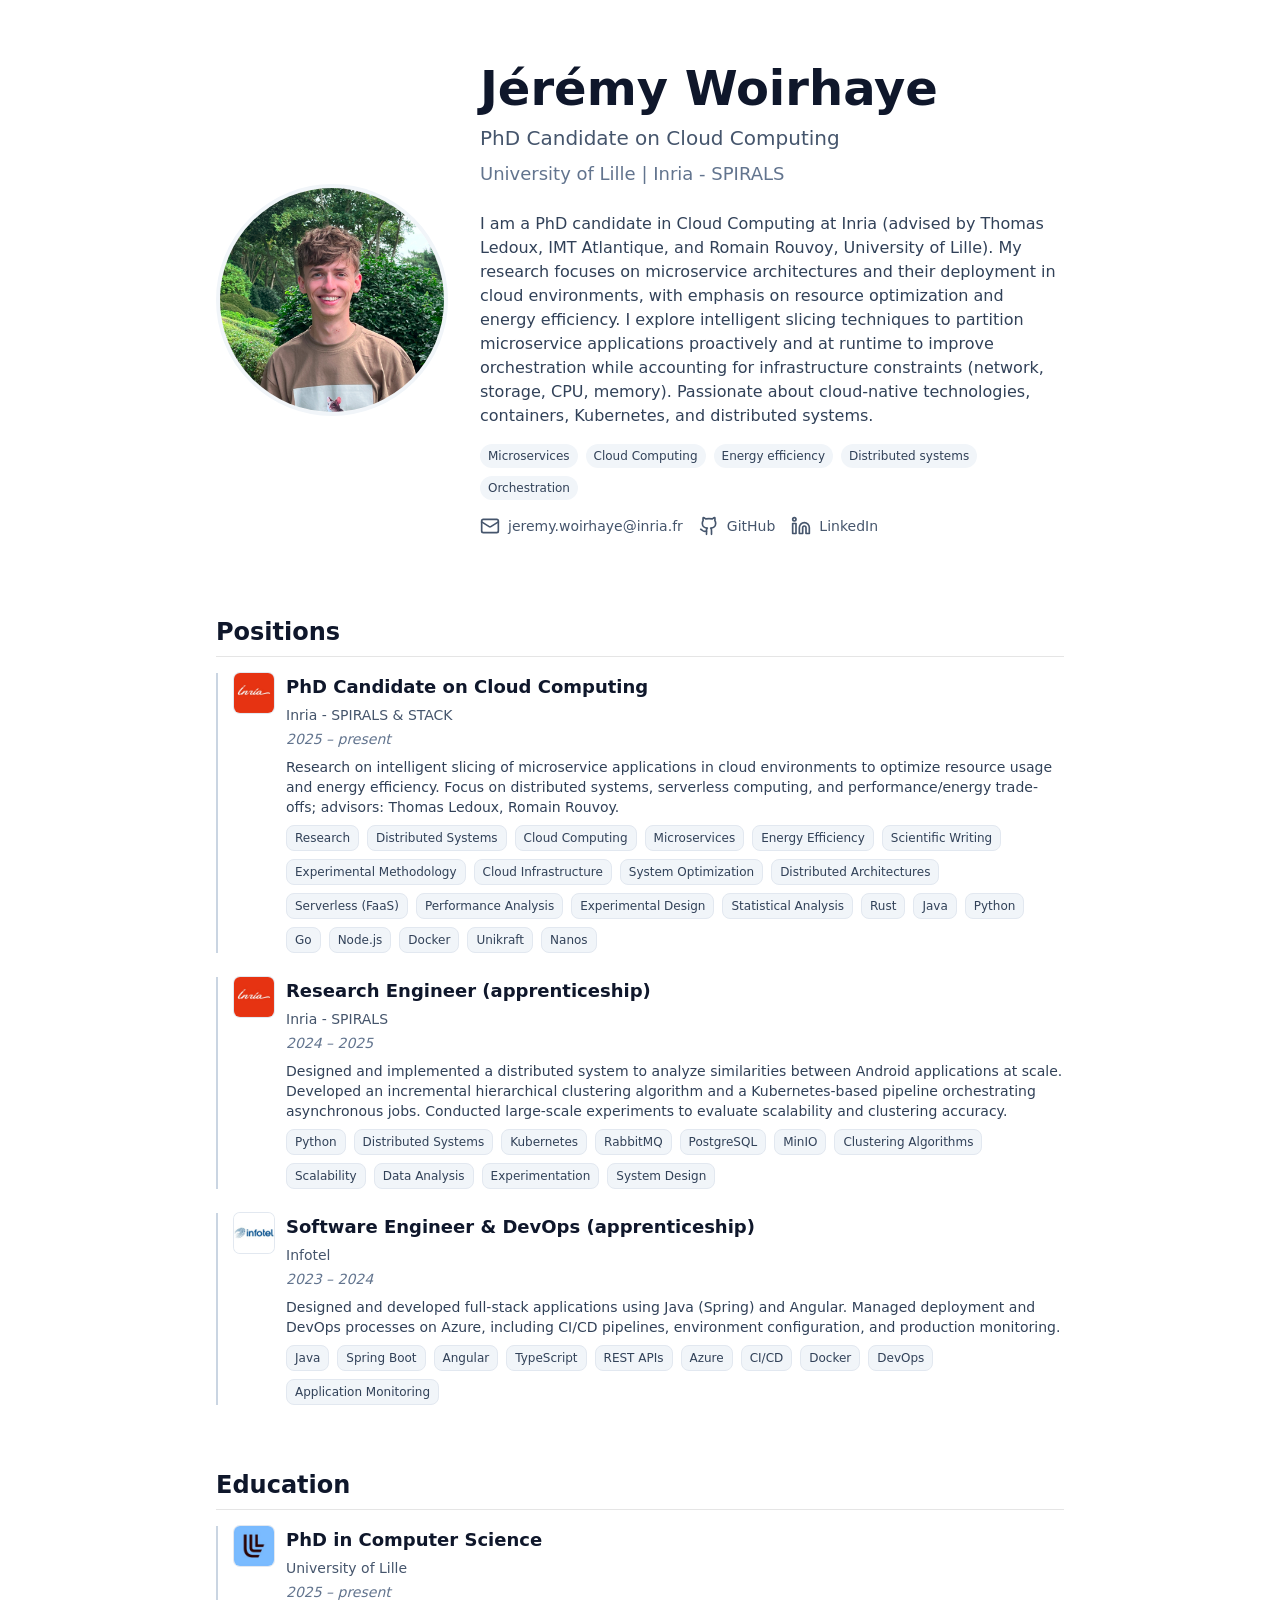
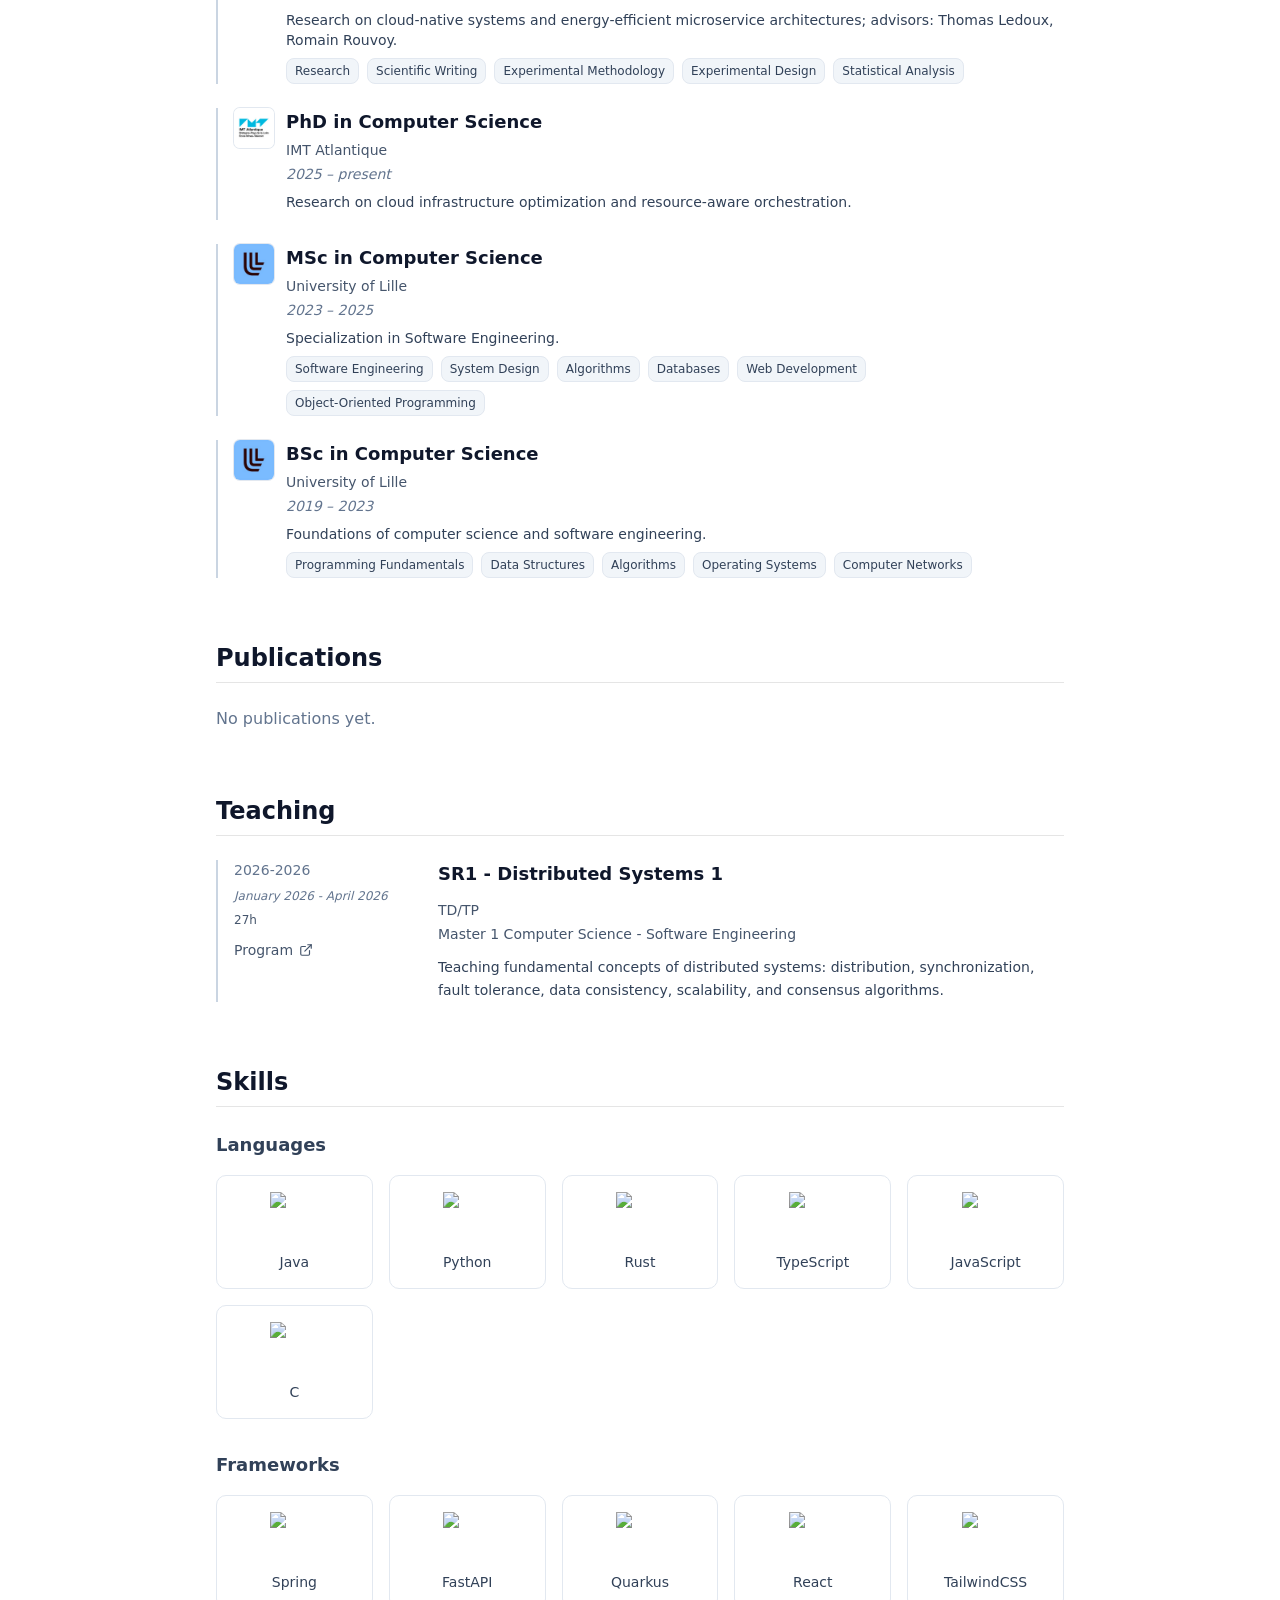
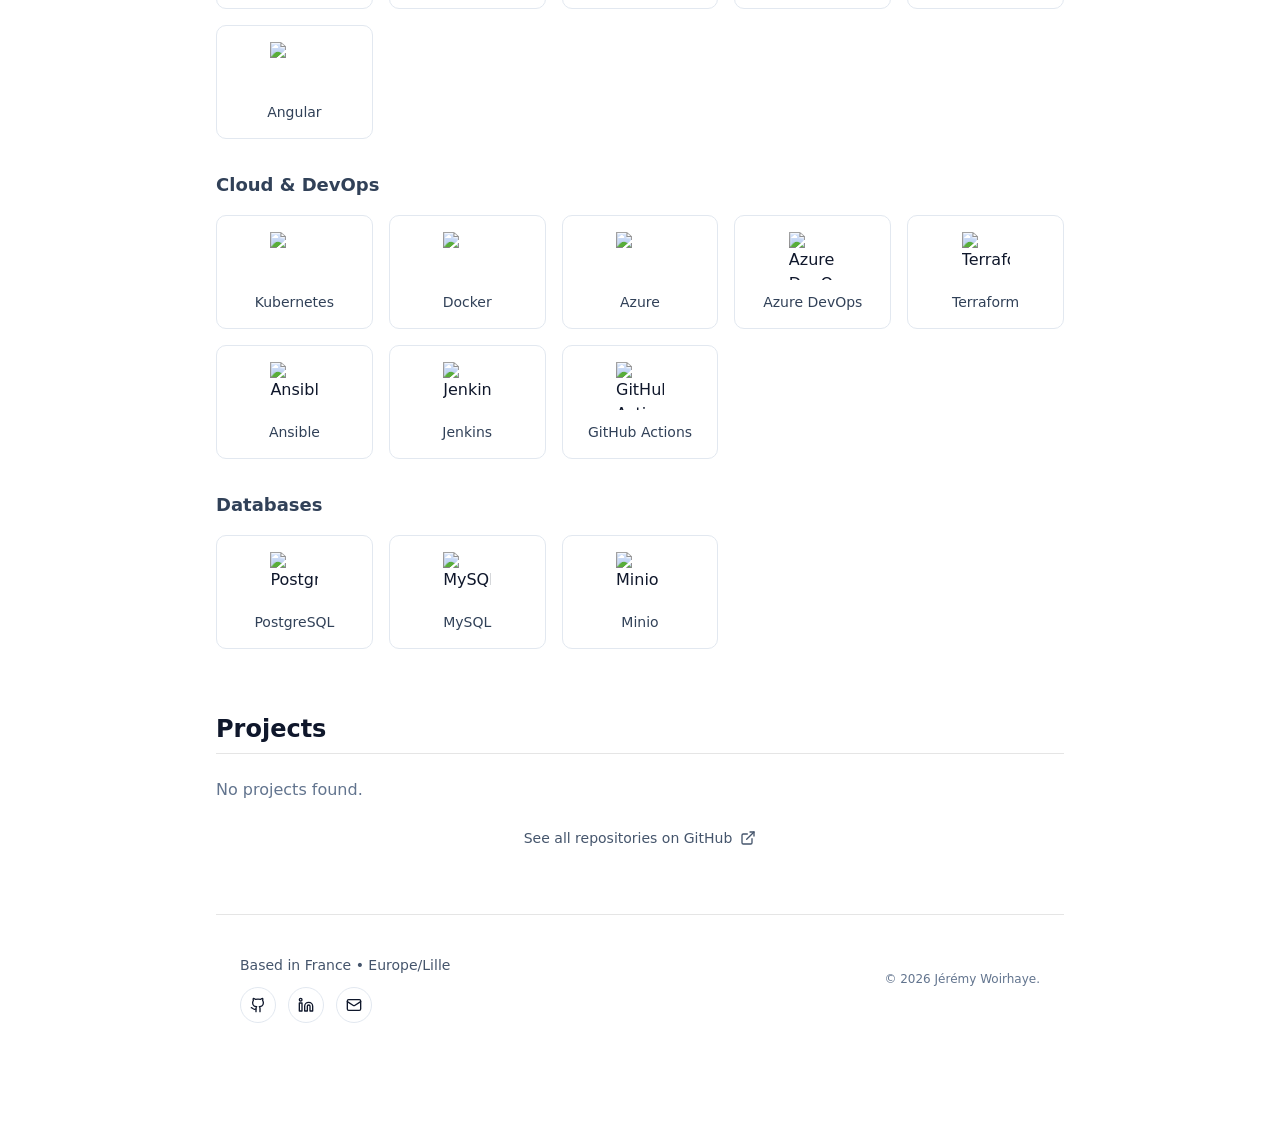
==== commit 62012145: "deploy: jwoirhaye/portfolio@6f69c6b5e4980418d147ccb16982539dccccc3e0" ====
--- a/index.html
+++ b/index.html
@@ -1 +1 @@
-<!DOCTYPE html><!--14cAqgqI2cd3GkzLRiYRX--><html lang="en"><head><meta charSet="utf-8"/><meta name="viewport" content="width=device-width, initial-scale=1"/><link rel="preload" as="image" href="/profile_picture.jpeg"/><link rel="stylesheet" href="/_next/static/chunks/490a2a399b889b85.css" data-precedence="next"/><link rel="preload" as="script" fetchPriority="low" href="/_next/static/chunks/708dfc0609e1343f.js"/><script src="/_next/static/chunks/6c1d949039ca8e4a.js" async=""></script><script src="/_next/static/chunks/ea7ab0dba7b47d7c.js" async=""></script><script src="/_next/static/chunks/turbopack-1f458f2a3e742dc1.js" async=""></script><script src="/_next/static/chunks/ff1a16fafef87110.js" async=""></script><script src="/_next/static/chunks/7dd66bdf8a7e5707.js" async=""></script><script src="/_next/static/chunks/16abee38c125ff34.js" async=""></script><title>Jérémy Woirhaye – PhD Candidate on Cloud Computing</title><meta name="description" content="I am a PhD candidate in Cloud Computing at Inria (advised by Thomas Ledoux, IMT Atlantique, and Romain Rouvoy, University of Lille). My research focuses on microservice architectures and their deployment in cloud environments, with emphasis on resource optimization and energy efficiency. I explore intelligent slicing techniques to partition microservice applications proactively and at runtime to improve orchestration while accounting for infrastructure constraints (network, storage, CPU, memory). Passionate about cloud-native technologies, containers, Kubernetes, and distributed systems."/><meta name="author" content="Jérémy Woirhaye"/><meta name="keywords" content="Microservices,Cloud Computing,Energy efficiency,Distributed systems,Orchestration"/><meta property="og:title" content="Jérémy Woirhaye – PhD Candidate on Cloud Computing"/><meta property="og:description" content="I am a PhD candidate in Cloud Computing at Inria (advised by Thomas Ledoux, IMT Atlantique, and Romain Rouvoy, University of Lille). My research focuses on microservice architectures and their deployment in cloud environments, with emphasis on resource optimization and energy efficiency. I explore intelligent slicing techniques to partition microservice applications proactively and at runtime to improve orchestration while accounting for infrastructure constraints (network, storage, CPU, memory). Passionate about cloud-native technologies, containers, Kubernetes, and distributed systems."/><meta property="og:type" content="website"/><meta name="twitter:card" content="summary"/><meta name="twitter:title" content="Jérémy Woirhaye – PhD Candidate on Cloud Computing"/><meta name="twitter:description" content="I am a PhD candidate in Cloud Computing at Inria (advised by Thomas Ledoux, IMT Atlantique, and Romain Rouvoy, University of Lille). My research focuses on microservice architectures and their deployment in cloud environments, with emphasis on resource optimization and energy efficiency. I explore intelligent slicing techniques to partition microservice applications proactively and at runtime to improve orchestration while accounting for infrastructure constraints (network, storage, CPU, memory). Passionate about cloud-native technologies, containers, Kubernetes, and distributed systems."/><link rel="icon" href="/favicon.ico?favicon.7bcbd2c5.ico" sizes="48x48" type="image/x-icon"/><script src="/_next/static/chunks/a6dad97d9634a72d.js" noModule=""></script></head><body><div hidden=""><!--$--><!--/$--></div><main class="min-h-screen bg-white text-slate-900"><script type="application/ld+json">{"@context":"https://schema.org","@type":"Person","name":"Jérémy Woirhaye","jobTitle":"PhD Candidate on Cloud Computing","affiliation":"University of Lille | Inria - SPIRALS","email":"jeremy.woirhaye@inria.fr","url":"https://jwoirhaye.com","sameAs":["https://github.com/jwoirhaye","https://www.linkedin.com/in/jérémy-woirhaye"]}</script><div class="max-w-4xl mx-auto px-4 sm:px-6 py-12 sm:py-16"><header class="mb-20"><div class="flex flex-col md:flex-row gap-8 items-center"><div class="flex-shrink-0 mx-auto md:mx-0"><img alt="Jérémy Woirhaye" width="232" height="232" decoding="async" data-nimg="1" class="rounded-full object-cover border-4 border-slate-100" style="color:transparent" src="/profile_picture.jpeg"/></div><div class="flex-1 text-center md:text-left"><h1 class="text-4xl md:text-5xl font-bold mb-3">Jérémy Woirhaye</h1><p class="text-lg md:text-xl text-slate-600 mb-2">PhD Candidate on Cloud Computing</p><p class="text-base md:text-lg text-slate-500 mb-6">University of Lille | Inria - SPIRALS</p><p class="text-slate-700 max-w-2xl mb-4">I am a PhD candidate in Cloud Computing at Inria (advised by Thomas Ledoux, IMT Atlantique, and Romain Rouvoy, University of Lille). My research focuses on microservice architectures and their deployment in cloud environments, with emphasis on resource optimization and energy efficiency. I explore intelligent slicing techniques to partition microservice applications proactively and at runtime to improve orchestration while accounting for infrastructure constraints (network, storage, CPU, memory). Passionate about cloud-native technologies, containers, Kubernetes, and distributed systems.</p><ul class="flex flex-wrap gap-2 mb-4"><li class="text-xs px-2 py-1 rounded-full bg-slate-100 text-slate-700">Microservices</li><li class="text-xs px-2 py-1 rounded-full bg-slate-100 text-slate-700">Cloud Computing</li><li class="text-xs px-2 py-1 rounded-full bg-slate-100 text-slate-700">Energy efficiency</li><li class="text-xs px-2 py-1 rounded-full bg-slate-100 text-slate-700">Distributed systems</li><li class="text-xs px-2 py-1 rounded-full bg-slate-100 text-slate-700">Orchestration</li></ul><div class="flex gap-4 items-center flex-wrap justify-center md:justify-start"><a href="mailto:jeremy.woirhaye@inria.fr" class="flex items-center gap-2 text-slate-600 hover:text-slate-900 transition"><svg xmlns="http://www.w3.org/2000/svg" width="24" height="24" viewBox="0 0 24 24" fill="none" stroke="currentColor" stroke-width="2" stroke-linecap="round" stroke-linejoin="round" class="lucide lucide-mail w-5 h-5" aria-hidden="true"><path d="m22 7-8.991 5.727a2 2 0 0 1-2.009 0L2 7"></path><rect x="2" y="4" width="20" height="16" rx="2"></rect></svg><span class="text-sm">jeremy.woirhaye@inria.fr</span></a><a href="https://github.com/jwoirhaye" target="_blank" rel="noopener noreferrer" class="flex items-center gap-2 text-slate-600 hover:text-slate-900 transition"><svg xmlns="http://www.w3.org/2000/svg" width="24" height="24" viewBox="0 0 24 24" fill="none" stroke="currentColor" stroke-width="2" stroke-linecap="round" stroke-linejoin="round" class="lucide lucide-github w-5 h-5" aria-hidden="true"><path d="M15 22v-4a4.8 4.8 0 0 0-1-3.5c3 0 6-2 6-5.5.08-1.25-.27-2.48-1-3.5.28-1.15.28-2.35 0-3.5 0 0-1 0-3 1.5-2.64-.5-5.36-.5-8 0C6 2 5 2 5 2c-.3 1.15-.3 2.35 0 3.5A5.403 5.403 0 0 0 4 9c0 3.5 3 5.5 6 5.5-.39.49-.68 1.05-.85 1.65-.17.6-.22 1.23-.15 1.85v4"></path><path d="M9 18c-4.51 2-5-2-7-2"></path></svg><span class="text-sm">GitHub</span></a><a href="https://www.linkedin.com/in/jérémy-woirhaye" target="_blank" rel="noopener noreferrer" class="flex items-center gap-2 text-slate-600 hover:text-slate-900 transition"><svg xmlns="http://www.w3.org/2000/svg" width="24" height="24" viewBox="0 0 24 24" fill="none" stroke="currentColor" stroke-width="2" stroke-linecap="round" stroke-linejoin="round" class="lucide lucide-linkedin w-5 h-5" aria-hidden="true"><path d="M16 8a6 6 0 0 1 6 6v7h-4v-7a2 2 0 0 0-2-2 2 2 0 0 0-2 2v7h-4v-7a6 6 0 0 1 6-6z"></path><rect width="4" height="12" x="2" y="9"></rect><circle cx="4" cy="4" r="2"></circle></svg><span class="text-sm">LinkedIn</span></a></div></div></div></header><section id="positions" class="mb-12 sm:mb-16"><h2 class="text-xl sm:text-2xl font-bold mb-4 border-b pb-2">Positions</h2><div class="space-y-6"><div class="border-l-2 border-slate-300 pl-4"><div class="flex items-start gap-3"><a href="https://www.inria.fr" target="_blank" rel="noopener noreferrer" class="flex-shrink-0"><img alt="Inria - SPIRALS &amp; STACK" loading="lazy" width="40" height="40" decoding="async" data-nimg="1" class="w-10 h-10 object-contain bg-white rounded-sm ring-1 ring-slate-200" style="color:transparent" src="/inria_logo.jpeg"/></a><div class="flex-1 min-w-0"><h3 class="font-semibold text-base sm:text-lg mb-1">PhD Candidate on Cloud Computing</h3><p class="text-slate-600 text-xs sm:text-sm mb-1">Inria - SPIRALS &amp; STACK</p><p class="text-slate-500 text-xs sm:text-sm italic mb-2">2025 – present</p><p class="text-slate-700 text-xs sm:text-sm">Towards intelligent slicing of microservice applications in the cloud; advisors: Thomas Ledoux, Romain Rouvoy.</p></div></div></div><div class="border-l-2 border-slate-300 pl-4"><div class="flex items-start gap-3"><a href="https://www.inria.fr" target="_blank" rel="noopener noreferrer" class="flex-shrink-0"><img alt="Inria - SPIRALS" loading="lazy" width="40" height="40" decoding="async" data-nimg="1" class="w-10 h-10 object-contain bg-white rounded-sm ring-1 ring-slate-200" style="color:transparent" src="/inria_logo.jpeg"/></a><div class="flex-1 min-w-0"><h3 class="font-semibold text-base sm:text-lg mb-1">Research Engineer (apprenticeship)</h3><p class="text-slate-600 text-xs sm:text-sm mb-1">Inria - SPIRALS</p><p class="text-slate-500 text-xs sm:text-sm italic mb-2">2024 – 2025</p><p class="text-slate-700 text-xs sm:text-sm">Development of measurement and optimization solutions for distributed systems.</p></div></div></div><div class="border-l-2 border-slate-300 pl-4"><div class="flex items-start gap-3"><a href="https://infotel.com/" target="_blank" rel="noopener noreferrer" class="flex-shrink-0"><img alt="Infotel" loading="lazy" width="40" height="40" decoding="async" data-nimg="1" class="w-10 h-10 object-contain bg-white rounded-sm ring-1 ring-slate-200" style="color:transparent" src="/infotel_logo.jpeg"/></a><div class="flex-1 min-w-0"><h3 class="font-semibold text-base sm:text-lg mb-1">Software Engineer &amp; DevOps (apprenticeship)</h3><p class="text-slate-600 text-xs sm:text-sm mb-1">Infotel</p><p class="text-slate-500 text-xs sm:text-sm italic mb-2">2023 – 2024</p></div></div></div></div></section><section id="education" class="mb-12 sm:mb-16"><h2 class="text-xl sm:text-2xl font-bold mb-4 border-b pb-2">Education</h2><div class="space-y-6"><div class="border-l-2 border-slate-300 pl-4"><div class="flex items-start gap-3"><a href="https://www.univ-lille.fr" target="_blank" rel="noopener noreferrer" class="flex-shrink-0"><img alt="University of Lille" loading="lazy" width="40" height="40" decoding="async" data-nimg="1" class="w-10 h-10 object-contain bg-white rounded-sm ring-1 ring-slate-200" style="color:transparent" src="/universite_de_lille_logo.jpeg"/></a><div class="flex-1 min-w-0"><h3 class="font-semibold text-base sm:text-lg mb-1">PhD in Computer Science</h3><p class="text-slate-600 text-xs sm:text-sm mb-1">University of Lille</p><p class="text-slate-500 text-xs sm:text-sm italic mb-2">2025 – present</p><p class="text-slate-700 text-xs sm:text-sm">Towards intelligent slicing of microservice applications in the cloud; advisors: Thomas Ledoux, Romain Rouvoy.</p></div></div></div><div class="border-l-2 border-slate-300 pl-4"><div class="flex items-start gap-3"><a href="https://www.imt-atlantique.fr" target="_blank" rel="noopener noreferrer" class="flex-shrink-0"><img alt="IMT Atlantique" loading="lazy" width="40" height="40" decoding="async" data-nimg="1" class="w-10 h-10 object-contain bg-white rounded-sm ring-1 ring-slate-200" style="color:transparent" src="/imt_atlantique_logo.jpeg"/></a><div class="flex-1 min-w-0"><h3 class="font-semibold text-base sm:text-lg mb-1">PhD in Computer Science</h3><p class="text-slate-600 text-xs sm:text-sm mb-1">IMT Atlantique</p><p class="text-slate-500 text-xs sm:text-sm italic mb-2">2025 – present</p><p class="text-slate-700 text-xs sm:text-sm">Towards intelligent slicing of microservice applications in the cloud; advisors: Thomas Ledoux, Romain Rouvoy.</p></div></div></div><div class="border-l-2 border-slate-300 pl-4"><div class="flex items-start gap-3"><a href="https://www.univ-lille.fr" target="_blank" rel="noopener noreferrer" class="flex-shrink-0"><img alt="University of Lille" loading="lazy" width="40" height="40" decoding="async" data-nimg="1" class="w-10 h-10 object-contain bg-white rounded-sm ring-1 ring-slate-200" style="color:transparent" src="/universite_de_lille_logo.jpeg"/></a><div class="flex-1 min-w-0"><h3 class="font-semibold text-base sm:text-lg mb-1">MSc in Computer Science</h3><p class="text-slate-600 text-xs sm:text-sm mb-1">University of Lille</p><p class="text-slate-500 text-xs sm:text-sm italic mb-2">2023 – 2025</p><p class="text-slate-700 text-xs sm:text-sm">Specialization in Software Engineering.</p></div></div></div><div class="border-l-2 border-slate-300 pl-4"><div class="flex items-start gap-3"><a href="https://www.univ-lille.fr" target="_blank" rel="noopener noreferrer" class="flex-shrink-0"><img alt="University of Lille" loading="lazy" width="40" height="40" decoding="async" data-nimg="1" class="w-10 h-10 object-contain bg-white rounded-sm ring-1 ring-slate-200" style="color:transparent" src="/universite_de_lille_logo.jpeg"/></a><div class="flex-1 min-w-0"><h3 class="font-semibold text-base sm:text-lg mb-1">BSc in Computer Science</h3><p class="text-slate-600 text-xs sm:text-sm mb-1">University of Lille</p><p class="text-slate-500 text-xs sm:text-sm italic mb-2">2019 – 2023</p><p class="text-slate-700 text-xs sm:text-sm">Foundations of CS and software engineering.</p></div></div></div></div></section><section id="publications" class="mb-12 sm:mb-16"><h2 class="text-xl sm:text-2xl font-bold mb-6 border-b pb-2">Publications</h2><div class="text-slate-500">No publications yet.</div></section><section id="teaching" class="mb-12 sm:mb-16"><h2 class="text-xl sm:text-2xl font-bold mb-6 border-b pb-2">Teaching</h2><div class="space-y-8"><div class="border-l-2 border-slate-300 pl-4"><div class="grid grid-cols-1 sm:grid-cols-[180px_1fr] gap-4 sm:gap-6"><div class="space-y-2"><p class="text-slate-500 text-xs sm:text-sm font-medium">2026-2026</p><p class="text-slate-500 text-xs italic">January 2026 - April 2026</p><div class="space-y-1 text-xs text-slate-600"><p>27h</p></div><div class="flex flex-wrap gap-4 text-xs sm:text-sm pt-1"><a href="https://www.fil.univ-lille.fr/portail/index.php?dipl=MInfo&amp;sem=GL&amp;ue=SR1&amp;label=Programme" target="_blank" rel="noopener noreferrer" class="text-slate-600 hover:text-slate-900 transition inline-flex items-center gap-1.5">Program <svg xmlns="http://www.w3.org/2000/svg" width="24" height="24" viewBox="0 0 24 24" fill="none" stroke="currentColor" stroke-width="2" stroke-linecap="round" stroke-linejoin="round" class="lucide lucide-external-link w-3.5 h-3.5" aria-hidden="true"><path d="M15 3h6v6"></path><path d="M10 14 21 3"></path><path d="M18 13v6a2 2 0 0 1-2 2H5a2 2 0 0 1-2-2V8a2 2 0 0 1 2-2h6"></path></svg></a></div></div><div class="space-y-3"><h3 class="font-semibold text-base sm:text-lg">SR1 - Distributed Systems 1</h3><div class="space-y-1"><p class="text-slate-600 text-xs sm:text-sm">TD/TP</p><p class="text-slate-600 text-xs sm:text-sm">Master 1 Computer Science - Software Engineering</p></div><p class="text-slate-700 text-xs sm:text-sm leading-relaxed">Teaching fundamental concepts of distributed systems: distribution, synchronization, fault tolerance, data consistency, scalability, and consensus algorithms.</p></div></div></div></div></section><section id="skills" class="mb-12 sm:mb-16"><h2 class="text-xl sm:text-2xl font-bold mb-6 border-b pb-2">Skills</h2><div class="space-y-8"><div><h3 class="text-lg font-semibold mb-4 text-slate-700">Languages</h3><div class="grid grid-cols-2 sm:grid-cols-3 md:grid-cols-4 lg:grid-cols-5 gap-4"><div class="flex flex-col items-center justify-center p-4 rounded-lg border border-slate-200 bg-white hover:shadow-md hover:border-slate-300 transition-all duration-200 group"><div class="w-12 h-12 mb-3 flex items-center justify-center"><img alt="Java" loading="lazy" width="48" height="48" decoding="async" data-nimg="1" class="object-contain group-hover:scale-110 transition-transform duration-200" style="color:transparent" src="https://cdn.jsdelivr.net/gh/devicons/devicon/icons/java/java-original.svg"/></div><span class="text-xs sm:text-sm font-medium text-slate-700 text-center">Java</span></div><div class="flex flex-col items-center justify-center p-4 rounded-lg border border-slate-200 bg-white hover:shadow-md hover:border-slate-300 transition-all duration-200 group"><div class="w-12 h-12 mb-3 flex items-center justify-center"><img alt="Python" loading="lazy" width="48" height="48" decoding="async" data-nimg="1" class="object-contain group-hover:scale-110 transition-transform duration-200" style="color:transparent" src="https://cdn.jsdelivr.net/gh/devicons/devicon/icons/python/python-original.svg"/></div><span class="text-xs sm:text-sm font-medium text-slate-700 text-center">Python</span></div><div class="flex flex-col items-center justify-center p-4 rounded-lg border border-slate-200 bg-white hover:shadow-md hover:border-slate-300 transition-all duration-200 group"><div class="w-12 h-12 mb-3 flex items-center justify-center"><img alt="Rust" loading="lazy" width="48" height="48" decoding="async" data-nimg="1" class="object-contain group-hover:scale-110 transition-transform duration-200" style="color:transparent" src="https://cdn.jsdelivr.net/gh/devicons/devicon/icons/rust/rust-original.svg"/></div><span class="text-xs sm:text-sm font-medium text-slate-700 text-center">Rust</span></div><div class="flex flex-col items-center justify-center p-4 rounded-lg border border-slate-200 bg-white hover:shadow-md hover:border-slate-300 transition-all duration-200 group"><div class="w-12 h-12 mb-3 flex items-center justify-center"><img alt="TypeScript" loading="lazy" width="48" height="48" decoding="async" data-nimg="1" class="object-contain group-hover:scale-110 transition-transform duration-200" style="color:transparent" src="https://cdn.jsdelivr.net/gh/devicons/devicon/icons/typescript/typescript-original.svg"/></div><span class="text-xs sm:text-sm font-medium text-slate-700 text-center">TypeScript</span></div><div class="flex flex-col items-center justify-center p-4 rounded-lg border border-slate-200 bg-white hover:shadow-md hover:border-slate-300 transition-all duration-200 group"><div class="w-12 h-12 mb-3 flex items-center justify-center"><img alt="JavaScript" loading="lazy" width="48" height="48" decoding="async" data-nimg="1" class="object-contain group-hover:scale-110 transition-transform duration-200" style="color:transparent" src="https://cdn.jsdelivr.net/gh/devicons/devicon/icons/javascript/javascript-original.svg"/></div><span class="text-xs sm:text-sm font-medium text-slate-700 text-center">JavaScript</span></div><div class="flex flex-col items-center justify-center p-4 rounded-lg border border-slate-200 bg-white hover:shadow-md hover:border-slate-300 transition-all duration-200 group"><div class="w-12 h-12 mb-3 flex items-center justify-center"><img alt="C" loading="lazy" width="48" height="48" decoding="async" data-nimg="1" class="object-contain group-hover:scale-110 transition-transform duration-200" style="color:transparent" src="https://cdn.jsdelivr.net/gh/devicons/devicon/icons/c/c-original.svg"/></div><span class="text-xs sm:text-sm font-medium text-slate-700 text-center">C</span></div></div></div><div><h3 class="text-lg font-semibold mb-4 text-slate-700">Frameworks</h3><div class="grid grid-cols-2 sm:grid-cols-3 md:grid-cols-4 lg:grid-cols-5 gap-4"><div class="flex flex-col items-center justify-center p-4 rounded-lg border border-slate-200 bg-white hover:shadow-md hover:border-slate-300 transition-all duration-200 group"><div class="w-12 h-12 mb-3 flex items-center justify-center"><img alt="Spring" loading="lazy" width="48" height="48" decoding="async" data-nimg="1" class="object-contain group-hover:scale-110 transition-transform duration-200" style="color:transparent" src="https://cdn.jsdelivr.net/gh/devicons/devicon/icons/spring/spring-original.svg"/></div><span class="text-xs sm:text-sm font-medium text-slate-700 text-center">Spring</span></div><div class="flex flex-col items-center justify-center p-4 rounded-lg border border-slate-200 bg-white hover:shadow-md hover:border-slate-300 transition-all duration-200 group"><div class="w-12 h-12 mb-3 flex items-center justify-center"><img alt="FastAPI" loading="lazy" width="48" height="48" decoding="async" data-nimg="1" class="object-contain group-hover:scale-110 transition-transform duration-200" style="color:transparent" src="https://cdn.jsdelivr.net/gh/devicons/devicon/icons/fastapi/fastapi-original.svg"/></div><span class="text-xs sm:text-sm font-medium text-slate-700 text-center">FastAPI</span></div><div class="flex flex-col items-center justify-center p-4 rounded-lg border border-slate-200 bg-white hover:shadow-md hover:border-slate-300 transition-all duration-200 group"><div class="w-12 h-12 mb-3 flex items-center justify-center"><img alt="Quarkus" loading="lazy" width="48" height="48" decoding="async" data-nimg="1" class="object-contain group-hover:scale-110 transition-transform duration-200" style="color:transparent" src="https://design.jboss.org/quarkus/logo/final/SVG/quarkus_icon_rgb_default.svg"/></div><span class="text-xs sm:text-sm font-medium text-slate-700 text-center">Quarkus</span></div><div class="flex flex-col items-center justify-center p-4 rounded-lg border border-slate-200 bg-white hover:shadow-md hover:border-slate-300 transition-all duration-200 group"><div class="w-12 h-12 mb-3 flex items-center justify-center"><img alt="React" loading="lazy" width="48" height="48" decoding="async" data-nimg="1" class="object-contain group-hover:scale-110 transition-transform duration-200" style="color:transparent" src="https://cdn.jsdelivr.net/gh/devicons/devicon/icons/react/react-original.svg"/></div><span class="text-xs sm:text-sm font-medium text-slate-700 text-center">React</span></div><div class="flex flex-col items-center justify-center p-4 rounded-lg border border-slate-200 bg-white hover:shadow-md hover:border-slate-300 transition-all duration-200 group"><div class="w-12 h-12 mb-3 flex items-center justify-center"><img alt="TailwindCSS" loading="lazy" width="48" height="48" decoding="async" data-nimg="1" class="object-contain group-hover:scale-110 transition-transform duration-200" style="color:transparent" src="https://cdn.jsdelivr.net/gh/devicons/devicon/icons/tailwindcss/tailwindcss-original.svg"/></div><span class="text-xs sm:text-sm font-medium text-slate-700 text-center">TailwindCSS</span></div><div class="flex flex-col items-center justify-center p-4 rounded-lg border border-slate-200 bg-white hover:shadow-md hover:border-slate-300 transition-all duration-200 group"><div class="w-12 h-12 mb-3 flex items-center justify-center"><img alt="Angular" loading="lazy" width="48" height="48" decoding="async" data-nimg="1" class="object-contain group-hover:scale-110 transition-transform duration-200" style="color:transparent" src="https://cdn.jsdelivr.net/gh/devicons/devicon/icons/angular/angular-original.svg"/></div><span class="text-xs sm:text-sm font-medium text-slate-700 text-center">Angular</span></div></div></div><div><h3 class="text-lg font-semibold mb-4 text-slate-700">Cloud &amp; DevOps</h3><div class="grid grid-cols-2 sm:grid-cols-3 md:grid-cols-4 lg:grid-cols-5 gap-4"><div class="flex flex-col items-center justify-center p-4 rounded-lg border border-slate-200 bg-white hover:shadow-md hover:border-slate-300 transition-all duration-200 group"><div class="w-12 h-12 mb-3 flex items-center justify-center"><img alt="Kubernetes" loading="lazy" width="48" height="48" decoding="async" data-nimg="1" class="object-contain group-hover:scale-110 transition-transform duration-200" style="color:transparent" src="https://cdn.jsdelivr.net/gh/devicons/devicon/icons/kubernetes/kubernetes-plain.svg"/></div><span class="text-xs sm:text-sm font-medium text-slate-700 text-center">Kubernetes</span></div><div class="flex flex-col items-center justify-center p-4 rounded-lg border border-slate-200 bg-white hover:shadow-md hover:border-slate-300 transition-all duration-200 group"><div class="w-12 h-12 mb-3 flex items-center justify-center"><img alt="Docker" loading="lazy" width="48" height="48" decoding="async" data-nimg="1" class="object-contain group-hover:scale-110 transition-transform duration-200" style="color:transparent" src="https://cdn.jsdelivr.net/gh/devicons/devicon/icons/docker/docker-original.svg"/></div><span class="text-xs sm:text-sm font-medium text-slate-700 text-center">Docker</span></div><div class="flex flex-col items-center justify-center p-4 rounded-lg border border-slate-200 bg-white hover:shadow-md hover:border-slate-300 transition-all duration-200 group"><div class="w-12 h-12 mb-3 flex items-center justify-center"><img alt="Azure" loading="lazy" width="48" height="48" decoding="async" data-nimg="1" class="object-contain group-hover:scale-110 transition-transform duration-200" style="color:transparent" src="https://cdn.jsdelivr.net/gh/devicons/devicon/icons/azure/azure-original.svg"/></div><span class="text-xs sm:text-sm font-medium text-slate-700 text-center">Azure</span></div><div class="flex flex-col items-center justify-center p-4 rounded-lg border border-slate-200 bg-white hover:shadow-md hover:border-slate-300 transition-all duration-200 group"><div class="w-12 h-12 mb-3 flex items-center justify-center"><img alt="Azure DevOps" loading="lazy" width="48" height="48" decoding="async" data-nimg="1" class="object-contain group-hover:scale-110 transition-transform duration-200" style="color:transparent" src="https://cdn.jsdelivr.net/gh/devicons/devicon/icons/azuredevops/azuredevops-original.svg"/></div><span class="text-xs sm:text-sm font-medium text-slate-700 text-center">Azure DevOps</span></div><div class="flex flex-col items-center justify-center p-4 rounded-lg border border-slate-200 bg-white hover:shadow-md hover:border-slate-300 transition-all duration-200 group"><div class="w-12 h-12 mb-3 flex items-center justify-center"><img alt="Terraform" loading="lazy" width="48" height="48" decoding="async" data-nimg="1" class="object-contain group-hover:scale-110 transition-transform duration-200" style="color:transparent" src="https://cdn.jsdelivr.net/gh/devicons/devicon/icons/terraform/terraform-original.svg"/></div><span class="text-xs sm:text-sm font-medium text-slate-700 text-center">Terraform</span></div><div class="flex flex-col items-center justify-center p-4 rounded-lg border border-slate-200 bg-white hover:shadow-md hover:border-slate-300 transition-all duration-200 group"><div class="w-12 h-12 mb-3 flex items-center justify-center"><img alt="Ansible" loading="lazy" width="48" height="48" decoding="async" data-nimg="1" class="object-contain group-hover:scale-110 transition-transform duration-200" style="color:transparent" src="https://cdn.jsdelivr.net/gh/devicons/devicon/icons/ansible/ansible-original.svg"/></div><span class="text-xs sm:text-sm font-medium text-slate-700 text-center">Ansible</span></div><div class="flex flex-col items-center justify-center p-4 rounded-lg border border-slate-200 bg-white hover:shadow-md hover:border-slate-300 transition-all duration-200 group"><div class="w-12 h-12 mb-3 flex items-center justify-center"><img alt="Jenkins" loading="lazy" width="48" height="48" decoding="async" data-nimg="1" class="object-contain group-hover:scale-110 transition-transform duration-200" style="color:transparent" src="https://cdn.jsdelivr.net/gh/devicons/devicon/icons/jenkins/jenkins-original.svg"/></div><span class="text-xs sm:text-sm font-medium text-slate-700 text-center">Jenkins</span></div><div class="flex flex-col items-center justify-center p-4 rounded-lg border border-slate-200 bg-white hover:shadow-md hover:border-slate-300 transition-all duration-200 group"><div class="w-12 h-12 mb-3 flex items-center justify-center"><img alt="GitHub Actions" loading="lazy" width="48" height="48" decoding="async" data-nimg="1" class="object-contain group-hover:scale-110 transition-transform duration-200" style="color:transparent" src="https://cdn.jsdelivr.net/gh/devicons/devicon/icons/github/github-original.svg"/></div><span class="text-xs sm:text-sm font-medium text-slate-700 text-center">GitHub Actions</span></div></div></div><div><h3 class="text-lg font-semibold mb-4 text-slate-700">Databases</h3><div class="grid grid-cols-2 sm:grid-cols-3 md:grid-cols-4 lg:grid-cols-5 gap-4"><div class="flex flex-col items-center justify-center p-4 rounded-lg border border-slate-200 bg-white hover:shadow-md hover:border-slate-300 transition-all duration-200 group"><div class="w-12 h-12 mb-3 flex items-center justify-center"><img alt="PostgreSQL" loading="lazy" width="48" height="48" decoding="async" data-nimg="1" class="object-contain group-hover:scale-110 transition-transform duration-200" style="color:transparent" src="https://cdn.jsdelivr.net/gh/devicons/devicon/icons/postgresql/postgresql-original.svg"/></div><span class="text-xs sm:text-sm font-medium text-slate-700 text-center">PostgreSQL</span></div><div class="flex flex-col items-center justify-center p-4 rounded-lg border border-slate-200 bg-white hover:shadow-md hover:border-slate-300 transition-all duration-200 group"><div class="w-12 h-12 mb-3 flex items-center justify-center"><img alt="MySQL" loading="lazy" width="48" height="48" decoding="async" data-nimg="1" class="object-contain group-hover:scale-110 transition-transform duration-200" style="color:transparent" src="https://cdn.jsdelivr.net/gh/devicons/devicon/icons/mysql/mysql-original.svg"/></div><span class="text-xs sm:text-sm font-medium text-slate-700 text-center">MySQL</span></div><div class="flex flex-col items-center justify-center p-4 rounded-lg border border-slate-200 bg-white hover:shadow-md hover:border-slate-300 transition-all duration-200 group"><div class="w-12 h-12 mb-3 flex items-center justify-center"><img alt="Minio" loading="lazy" width="48" height="48" decoding="async" data-nimg="1" class="object-contain group-hover:scale-110 transition-transform duration-200" style="color:transparent" src="https://cdn-images-1.medium.com/v2/resize:fit:2400/0*QudNr5xo7HArqDlR"/></div><span class="text-xs sm:text-sm font-medium text-slate-700 text-center">Minio</span></div></div></div></div></section><section id="projects" class="mb-12 sm:mb-16"><h2 class="text-xl sm:text-2xl font-bold mb-6 border-b pb-2">Projects</h2><div class="text-slate-500">Loading GitHub projects…</div><div class="mt-6 text-center"><a href="https://github.com/jwoirhaye?tab=repositories" target="_blank" rel="noopener noreferrer" class="text-xs sm:text-sm text-slate-600 hover:text-slate-900 transition inline-flex items-center gap-2">See all repositories on GitHub<svg xmlns="http://www.w3.org/2000/svg" width="24" height="24" viewBox="0 0 24 24" fill="none" stroke="currentColor" stroke-width="2" stroke-linecap="round" stroke-linejoin="round" class="lucide lucide-external-link w-4 h-4" aria-hidden="true"><path d="M15 3h6v6"></path><path d="M10 14 21 3"></path><path d="M18 13v6a2 2 0 0 1-2 2H5a2 2 0 0 1-2-2V8a2 2 0 0 1 2-2h6"></path></svg></a></div></section><footer class="mt-12 border-t"><div class="max-w-4xl mx-auto px-4 sm:px-6 py-10 grid gap-8 sm:grid-cols-2 text-sm"><div><p class="text-slate-600">Based in France • Europe/Lille</p><div class="mt-3 flex gap-3"><a href="https://github.com/jwoirhaye" target="_blank" rel="noopener noreferrer" class="inline-flex items-center justify-center h-9 w-9 rounded-full border border-slate-200 hover:bg-slate-50 transition"><svg xmlns="http://www.w3.org/2000/svg" width="24" height="24" viewBox="0 0 24 24" fill="none" stroke="currentColor" stroke-width="2" stroke-linecap="round" stroke-linejoin="round" class="lucide lucide-github w-4 h-4" aria-hidden="true"><path d="M15 22v-4a4.8 4.8 0 0 0-1-3.5c3 0 6-2 6-5.5.08-1.25-.27-2.48-1-3.5.28-1.15.28-2.35 0-3.5 0 0-1 0-3 1.5-2.64-.5-5.36-.5-8 0C6 2 5 2 5 2c-.3 1.15-.3 2.35 0 3.5A5.403 5.403 0 0 0 4 9c0 3.5 3 5.5 6 5.5-.39.49-.68 1.05-.85 1.65-.17.6-.22 1.23-.15 1.85v4"></path><path d="M9 18c-4.51 2-5-2-7-2"></path></svg></a><a href="https://www.linkedin.com/in/jérémy-woirhaye" target="_blank" rel="noopener noreferrer" class="inline-flex items-center justify-center h-9 w-9 rounded-full border border-slate-200 hover:bg-slate-50 transition"><svg xmlns="http://www.w3.org/2000/svg" width="24" height="24" viewBox="0 0 24 24" fill="none" stroke="currentColor" stroke-width="2" stroke-linecap="round" stroke-linejoin="round" class="lucide lucide-linkedin w-4 h-4" aria-hidden="true"><path d="M16 8a6 6 0 0 1 6 6v7h-4v-7a2 2 0 0 0-2-2 2 2 0 0 0-2 2v7h-4v-7a6 6 0 0 1 6-6z"></path><rect width="4" height="12" x="2" y="9"></rect><circle cx="4" cy="4" r="2"></circle></svg></a><a href="mailto:jeremy.woirhaye@inria.fr" class="inline-flex items-center justify-center h-9 w-9 rounded-full border border-slate-200 hover:bg-slate-50 transition"><svg xmlns="http://www.w3.org/2000/svg" width="24" height="24" viewBox="0 0 24 24" fill="none" stroke="currentColor" stroke-width="2" stroke-linecap="round" stroke-linejoin="round" class="lucide lucide-mail w-4 h-4" aria-hidden="true"><path d="m22 7-8.991 5.727a2 2 0 0 1-2.009 0L2 7"></path><rect x="2" y="4" width="20" height="16" rx="2"></rect></svg></a></div></div><div class="py-4 text-center text-xs text-slate-500 sm:text-right">© <!-- -->2025<!-- --> <!-- -->Jérémy Woirhaye<!-- -->.</div></div></footer></div></main><!--$--><!--/$--><script src="/_next/static/chunks/708dfc0609e1343f.js" id="_R_" async=""></script><script>(self.__next_f=self.__next_f||[]).push([0])</script><script>self.__next_f.push([1,"1:\"$Sreact.fragment\"\n2:I[39756,[\"/_next/static/chunks/ff1a16fafef87110.js\",\"/_next/static/chunks/7dd66bdf8a7e5707.js\"],\"default\"]\n3:I[37457,[\"/_next/static/chunks/ff1a16fafef87110.js\",\"/_next/static/chunks/7dd66bdf8a7e5707.js\"],\"default\"]\n4:I[14215,[\"/_next/static/chunks/ff1a16fafef87110.js\",\"/_next/static/chunks/16abee38c125ff34.js\"],\"default\"]\n5:I[76893,[\"/_next/static/chunks/ff1a16fafef87110.js\",\"/_next/static/chunks/16abee38c125ff34.js\"],\"default\"]\n6:I[5500,[\"/_next/static/chunks/ff1a16fafef87110.js\",\"/_next/static/chunks/16abee38c125ff34.js\"],\"Image\"]\n13:I[68027,[],\"default\"]\n:HL[\"/_next/static/chunks/490a2a399b889b85.css\",\"style\"]\n"])</script><script>self.__next_f.push([1,"0:{\"P\":null,\"b\":\"14cAqgqI2cd3GkzLRiYRX\",\"p\":\"\",\"c\":[\"\",\"\"],\"i\":false,\"f\":[[[\"\",{\"children\":[\"__PAGE__\",{}]},\"$undefined\",\"$undefined\",true],[\"\",[\"$\",\"$1\",\"c\",{\"children\":[[[\"$\",\"link\",\"0\",{\"rel\":\"stylesheet\",\"href\":\"/_next/static/chunks/490a2a399b889b85.css\",\"precedence\":\"next\",\"crossOrigin\":\"$undefined\",\"nonce\":\"$undefined\"}]],[\"$\",\"html\",null,{\"lang\":\"en\",\"children\":[\"$\",\"body\",null,{\"children\":[\"$\",\"$L2\",null,{\"parallelRouterKey\":\"children\",\"error\":\"$undefined\",\"errorStyles\":\"$undefined\",\"errorScripts\":\"$undefined\",\"template\":[\"$\",\"$L3\",null,{}],\"templateStyles\":\"$undefined\",\"templateScripts\":\"$undefined\",\"notFound\":[[[\"$\",\"title\",null,{\"children\":\"404: This page could not be found.\"}],[\"$\",\"div\",null,{\"style\":{\"fontFamily\":\"system-ui,\\\"Segoe UI\\\",Roboto,Helvetica,Arial,sans-serif,\\\"Apple Color Emoji\\\",\\\"Segoe UI Emoji\\\"\",\"height\":\"100vh\",\"textAlign\":\"center\",\"display\":\"flex\",\"flexDirection\":\"column\",\"alignItems\":\"center\",\"justifyContent\":\"center\"},\"children\":[\"$\",\"div\",null,{\"children\":[[\"$\",\"style\",null,{\"dangerouslySetInnerHTML\":{\"__html\":\"body{color:#000;background:#fff;margin:0}.next-error-h1{border-right:1px solid rgba(0,0,0,.3)}@media (prefers-color-scheme:dark){body{color:#fff;background:#000}.next-error-h1{border-right:1px solid rgba(255,255,255,.3)}}\"}}],[\"$\",\"h1\",null,{\"className\":\"next-error-h1\",\"style\":{\"display\":\"inline-block\",\"margin\":\"0 20px 0 0\",\"padding\":\"0 23px 0 0\",\"fontSize\":24,\"fontWeight\":500,\"verticalAlign\":\"top\",\"lineHeight\":\"49px\"},\"children\":404}],[\"$\",\"div\",null,{\"style\":{\"display\":\"inline-block\"},\"children\":[\"$\",\"h2\",null,{\"style\":{\"fontSize\":14,\"fontWeight\":400,\"lineHeight\":\"49px\",\"margin\":0},\"children\":\"This page could not be found.\"}]}]]}]}]],[]],\"forbidden\":\"$undefined\",\"unauthorized\":\"$undefined\"}]}]}]]}],{\"children\":[\"__PAGE__\",[\"$\",\"$1\",\"c\",{\"children\":[[\"$\",\"main\",null,{\"className\":\"min-h-screen bg-white text-slate-900\",\"children\":[[\"$\",\"$L4\",null,{}],[\"$\",\"div\",null,{\"className\":\"max-w-4xl mx-auto px-4 sm:px-6 py-12 sm:py-16\",\"children\":[[\"$\",\"$L5\",null,{}],[\"$\",\"section\",null,{\"id\":\"positions\",\"className\":\"mb-12 sm:mb-16\",\"children\":[[\"$\",\"h2\",null,{\"className\":\"text-xl sm:text-2xl font-bold mb-4 border-b pb-2\",\"children\":\"Positions\"}],[\"$\",\"div\",null,{\"className\":\"space-y-6\",\"children\":[[\"$\",\"div\",\"Inria - SPIRALS \u0026 STACK-PhD Candidate on Cloud Computing-2025 – present\",{\"className\":\"border-l-2 border-slate-300 pl-4\",\"children\":[\"$\",\"div\",null,{\"className\":\"flex items-start gap-3\",\"children\":[[\"$\",\"a\",null,{\"href\":\"https://www.inria.fr\",\"target\":\"_blank\",\"rel\":\"noopener noreferrer\",\"className\":\"flex-shrink-0\",\"children\":[\"$\",\"$L6\",null,{\"src\":\"/inria_logo.jpeg\",\"alt\":\"Inria - SPIRALS \u0026 STACK\",\"width\":40,\"height\":40,\"className\":\"w-10 h-10 object-contain bg-white rounded-sm ring-1 ring-slate-200\",\"unoptimized\":true}]}],[\"$\",\"div\",null,{\"className\":\"flex-1 min-w-0\",\"children\":[[\"$\",\"h3\",null,{\"className\":\"font-semibold text-base sm:text-lg mb-1\",\"children\":\"PhD Candidate on Cloud Computing\"}],[\"$\",\"p\",null,{\"className\":\"text-slate-600 text-xs sm:text-sm mb-1\",\"children\":\"Inria - SPIRALS \u0026 STACK\"}],[\"$\",\"p\",null,{\"className\":\"text-slate-500 text-xs sm:text-sm italic mb-2\",\"children\":\"2025 – present\"}],[\"$\",\"p\",null,{\"className\":\"text-slate-700 text-xs sm:text-sm\",\"children\":\"Towards intelligent slicing of microservice applications in the cloud; advisors: Thomas Ledoux, Romain Rouvoy.\"}]]}]]}]}],[\"$\",\"div\",\"Inria - SPIRALS-Research Engineer (apprenticeship)-2024 – 2025\",{\"className\":\"border-l-2 border-slate-300 pl-4\",\"children\":[\"$\",\"div\",null,{\"className\":\"flex items-start gap-3\",\"children\":[[\"$\",\"a\",null,{\"href\":\"https://www.inria.fr\",\"target\":\"_blank\",\"rel\":\"noopener noreferrer\",\"className\":\"flex-shrink-0\",\"children\":[\"$\",\"$L6\",null,{\"src\":\"/inria_logo.jpeg\",\"alt\":\"Inria - SPIRALS\",\"width\":40,\"height\":40,\"className\":\"w-10 h-10 object-contain bg-white rounded-sm ring-1 ring-slate-200\",\"unoptimized\":true}]}],[\"$\",\"div\",null,{\"className\":\"flex-1 min-w-0\",\"children\":[[\"$\",\"h3\",null,{\"className\":\"font-semibold text-base sm:text-lg mb-1\",\"children\":\"Research Engineer (apprenticeship)\"}],[\"$\",\"p\",null,{\"className\":\"text-slate-600 text-xs sm:text-sm mb-1\",\"children\":\"Inria - SPIRALS\"}],[\"$\",\"p\",null,{\"className\":\"text-slate-500 text-xs sm:text-sm italic mb-2\",\"children\":\"2024 – 2025\"}],[\"$\",\"p\",null,{\"className\":\"text-slate-700 text-xs sm:text-sm\",\"children\":\"Development of measurement and optimization solutions for distributed systems.\"}]]}]]}]}],[\"$\",\"div\",\"Infotel-Software Engineer \u0026 DevOps (apprenticeship)-2023 – 2024\",{\"className\":\"border-l-2 border-slate-300 pl-4\",\"children\":\"$L7\"}]]}]]}],\"$L8\",\"$L9\",\"$La\",\"$Lb\",\"$Lc\",\"$Ld\"]}],\"$Le\"]}],[\"$Lf\",\"$L10\"],\"$L11\"]}],{},null,false]},null,false],\"$L12\",false]],\"m\":\"$undefined\",\"G\":[\"$13\",[\"$L14\"]],\"s\":false,\"S\":true}\n"])</script><script>self.__next_f.push([1,"18:I[69411,[\"/_next/static/chunks/ff1a16fafef87110.js\",\"/_next/static/chunks/16abee38c125ff34.js\"],\"default\"]\n19:I[68264,[\"/_next/static/chunks/ff1a16fafef87110.js\",\"/_next/static/chunks/16abee38c125ff34.js\"],\"default\"]\n1a:I[90715,[\"/_next/static/chunks/ff1a16fafef87110.js\",\"/_next/static/chunks/16abee38c125ff34.js\"],\"default\"]\n1b:I[97367,[\"/_next/static/chunks/ff1a16fafef87110.js\",\"/_next/static/chunks/7dd66bdf8a7e5707.js\"],\"OutletBoundary\"]\n1d:I[11533,[\"/_next/static/chunks/ff1a16fafef87110.js\",\"/_next/static/chunks/7dd66bdf8a7e5707.js\"],\"AsyncMetadataOutlet\"]\n1f:I[97367,[\"/_next/static/chunks/ff1a16fafef87110.js\",\"/_next/static/chunks/7dd66bdf8a7e5707.js\"],\"ViewportBoundary\"]\n21:I[97367,[\"/_next/static/chunks/ff1a16fafef87110.js\",\"/_next/static/chunks/7dd66bdf8a7e5707.js\"],\"MetadataBoundary\"]\n22:\"$Sreact.suspense\"\n"])</script><script>self.__next_f.push([1,"7:[\"$\",\"div\",null,{\"className\":\"flex items-start gap-3\",\"children\":[[\"$\",\"a\",null,{\"href\":\"https://infotel.com/\",\"target\":\"_blank\",\"rel\":\"noopener noreferrer\",\"className\":\"flex-shrink-0\",\"children\":[\"$\",\"$L6\",null,{\"src\":\"/infotel_logo.jpeg\",\"alt\":\"Infotel\",\"width\":40,\"height\":40,\"className\":\"w-10 h-10 object-contain bg-white rounded-sm ring-1 ring-slate-200\",\"unoptimized\":true}]}],[\"$\",\"div\",null,{\"className\":\"flex-1 min-w-0\",\"children\":[[\"$\",\"h3\",null,{\"className\":\"font-semibold text-base sm:text-lg mb-1\",\"children\":\"Software Engineer \u0026 DevOps (apprenticeship)\"}],[\"$\",\"p\",null,{\"className\":\"text-slate-600 text-xs sm:text-sm mb-1\",\"children\":\"Infotel\"}],[\"$\",\"p\",null,{\"className\":\"text-slate-500 text-xs sm:text-sm italic mb-2\",\"children\":\"2023 – 2024\"}],null]}]]}]\n"])</script><script>self.__next_f.push([1,"8:[\"$\",\"section\",null,{\"id\":\"education\",\"className\":\"mb-12 sm:mb-16\",\"children\":[[\"$\",\"h2\",null,{\"className\":\"text-xl sm:text-2xl font-bold mb-4 border-b pb-2\",\"children\":\"Education\"}],[\"$\",\"div\",null,{\"className\":\"space-y-6\",\"children\":[[\"$\",\"div\",\"University of Lille-PhD in Computer Science-2025 – present\",{\"className\":\"border-l-2 border-slate-300 pl-4\",\"children\":[\"$\",\"div\",null,{\"className\":\"flex items-start gap-3\",\"children\":[[\"$\",\"a\",null,{\"href\":\"https://www.univ-lille.fr\",\"target\":\"_blank\",\"rel\":\"noopener noreferrer\",\"className\":\"flex-shrink-0\",\"children\":[\"$\",\"$L6\",null,{\"src\":\"/universite_de_lille_logo.jpeg\",\"alt\":\"University of Lille\",\"width\":40,\"height\":40,\"className\":\"w-10 h-10 object-contain bg-white rounded-sm ring-1 ring-slate-200\",\"unoptimized\":true}]}],[\"$\",\"div\",null,{\"className\":\"flex-1 min-w-0\",\"children\":[[\"$\",\"h3\",null,{\"className\":\"font-semibold text-base sm:text-lg mb-1\",\"children\":\"PhD in Computer Science\"}],[\"$\",\"p\",null,{\"className\":\"text-slate-600 text-xs sm:text-sm mb-1\",\"children\":\"University of Lille\"}],[\"$\",\"p\",null,{\"className\":\"text-slate-500 text-xs sm:text-sm italic mb-2\",\"children\":\"2025 – present\"}],[\"$\",\"p\",null,{\"className\":\"text-slate-700 text-xs sm:text-sm\",\"children\":\"Towards intelligent slicing of microservice applications in the cloud; advisors: Thomas Ledoux, Romain Rouvoy.\"}]]}]]}]}],[\"$\",\"div\",\"IMT Atlantique-PhD in Computer Science-2025 – present\",{\"className\":\"border-l-2 border-slate-300 pl-4\",\"children\":[\"$\",\"div\",null,{\"className\":\"flex items-start gap-3\",\"children\":[[\"$\",\"a\",null,{\"href\":\"https://www.imt-atlantique.fr\",\"target\":\"_blank\",\"rel\":\"noopener noreferrer\",\"className\":\"flex-shrink-0\",\"children\":[\"$\",\"$L6\",null,{\"src\":\"/imt_atlantique_logo.jpeg\",\"alt\":\"IMT Atlantique\",\"width\":40,\"height\":40,\"className\":\"w-10 h-10 object-contain bg-white rounded-sm ring-1 ring-slate-200\",\"unoptimized\":true}]}],[\"$\",\"div\",null,{\"className\":\"flex-1 min-w-0\",\"children\":[[\"$\",\"h3\",null,{\"className\":\"font-semibold text-base sm:text-lg mb-1\",\"children\":\"PhD in Computer Science\"}],[\"$\",\"p\",null,{\"className\":\"text-slate-600 text-xs sm:text-sm mb-1\",\"children\":\"IMT Atlantique\"}],[\"$\",\"p\",null,{\"className\":\"text-slate-500 text-xs sm:text-sm italic mb-2\",\"children\":\"2025 – present\"}],[\"$\",\"p\",null,{\"className\":\"text-slate-700 text-xs sm:text-sm\",\"children\":\"Towards intelligent slicing of microservice applications in the cloud; advisors: Thomas Ledoux, Romain Rouvoy.\"}]]}]]}]}],[\"$\",\"div\",\"University of Lille-MSc in Computer Science-2023 – 2025\",{\"className\":\"border-l-2 border-slate-300 pl-4\",\"children\":[\"$\",\"div\",null,{\"className\":\"flex items-start gap-3\",\"children\":[[\"$\",\"a\",null,{\"href\":\"https://www.univ-lille.fr\",\"target\":\"_blank\",\"rel\":\"noopener noreferrer\",\"className\":\"flex-shrink-0\",\"children\":[\"$\",\"$L6\",null,{\"src\":\"/universite_de_lille_logo.jpeg\",\"alt\":\"University of Lille\",\"width\":40,\"height\":40,\"className\":\"w-10 h-10 object-contain bg-white rounded-sm ring-1 ring-slate-200\",\"unoptimized\":true}]}],[\"$\",\"div\",null,{\"className\":\"flex-1 min-w-0\",\"children\":[[\"$\",\"h3\",null,{\"className\":\"font-semibold text-base sm:text-lg mb-1\",\"children\":\"MSc in Computer Science\"}],[\"$\",\"p\",null,{\"className\":\"text-slate-600 text-xs sm:text-sm mb-1\",\"children\":\"University of Lille\"}],[\"$\",\"p\",null,{\"className\":\"text-slate-500 text-xs sm:text-sm italic mb-2\",\"children\":\"2023 – 2025\"}],[\"$\",\"p\",null,{\"className\":\"text-slate-700 text-xs sm:text-sm\",\"children\":\"Specialization in Software Engineering.\"}]]}]]}]}],[\"$\",\"div\",\"University of Lille-BSc in Computer Science-2019 – 2023\",{\"className\":\"border-l-2 border-slate-300 pl-4\",\"children\":[\"$\",\"div\",null,{\"className\":\"flex items-start gap-3\",\"children\":[[\"$\",\"a\",null,{\"href\":\"https://www.univ-lille.fr\",\"target\":\"_blank\",\"rel\":\"noopener noreferrer\",\"className\":\"flex-shrink-0\",\"children\":[\"$\",\"$L6\",null,{\"src\":\"/universite_de_lille_logo.jpeg\",\"alt\":\"University of Lille\",\"width\":40,\"height\":40,\"className\":\"w-10 h-10 object-contain bg-white rounded-sm ring-1 ring-slate-200\",\"unoptimized\":true}]}],[\"$\",\"div\",null,{\"className\":\"flex-1 min-w-0\",\"children\":[[\"$\",\"h3\",null,{\"className\":\"font-semibold text-base sm:text-lg mb-1\",\"children\":\"BSc in Computer Science\"}],\"$L15\",\"$L16\",\"$L17\"]}]]}]}]]}]]}]\n"])</script><script>self.__next_f.push([1,"9:[\"$\",\"section\",null,{\"id\":\"publications\",\"className\":\"mb-12 sm:mb-16\",\"children\":[[\"$\",\"h2\",null,{\"className\":\"text-xl sm:text-2xl font-bold mb-6 border-b pb-2\",\"children\":\"Publications\"}],[\"$\",\"div\",null,{\"className\":\"text-slate-500\",\"children\":\"No publications yet.\"}]]}]\n"])</script><script>self.__next_f.push([1,"a:[\"$\",\"section\",null,{\"id\":\"teaching\",\"className\":\"mb-12 sm:mb-16\",\"children\":[[\"$\",\"h2\",null,{\"className\":\"text-xl sm:text-2xl font-bold mb-6 border-b pb-2\",\"children\":\"Teaching\"}],[\"$\",\"div\",null,{\"className\":\"space-y-8\",\"children\":[[\"$\",\"div\",\"SR1 - Distributed Systems 1-2026-2026-0\",{\"className\":\"border-l-2 border-slate-300 pl-4\",\"children\":[\"$\",\"div\",null,{\"className\":\"grid grid-cols-1 sm:grid-cols-[180px_1fr] gap-4 sm:gap-6\",\"children\":[[\"$\",\"div\",null,{\"className\":\"space-y-2\",\"children\":[[\"$\",\"p\",null,{\"className\":\"text-slate-500 text-xs sm:text-sm font-medium\",\"children\":\"2026-2026\"}],[\"$\",\"p\",null,{\"className\":\"text-slate-500 text-xs italic\",\"children\":\"January 2026 - April 2026\"}],[\"$\",\"div\",null,{\"className\":\"space-y-1 text-xs text-slate-600\",\"children\":[[\"$\",\"p\",null,{\"children\":\"27h\"}],\"$undefined\"]}],[\"$\",\"div\",null,{\"className\":\"flex flex-wrap gap-4 text-xs sm:text-sm pt-1\",\"children\":[[\"$\",\"a\",null,{\"href\":\"https://www.fil.univ-lille.fr/portail/index.php?dipl=MInfo\u0026sem=GL\u0026ue=SR1\u0026label=Programme\",\"target\":\"_blank\",\"rel\":\"noopener noreferrer\",\"className\":\"text-slate-600 hover:text-slate-900 transition inline-flex items-center gap-1.5\",\"children\":[\"Program \",[\"$\",\"svg\",null,{\"ref\":\"$undefined\",\"xmlns\":\"http://www.w3.org/2000/svg\",\"width\":24,\"height\":24,\"viewBox\":\"0 0 24 24\",\"fill\":\"none\",\"stroke\":\"currentColor\",\"strokeWidth\":2,\"strokeLinecap\":\"round\",\"strokeLinejoin\":\"round\",\"className\":\"lucide lucide-external-link w-3.5 h-3.5\",\"aria-hidden\":\"true\",\"children\":[[\"$\",\"path\",\"1q9fwt\",{\"d\":\"M15 3h6v6\"}],[\"$\",\"path\",\"gplh6r\",{\"d\":\"M10 14 21 3\"}],[\"$\",\"path\",\"a6xqqp\",{\"d\":\"M18 13v6a2 2 0 0 1-2 2H5a2 2 0 0 1-2-2V8a2 2 0 0 1 2-2h6\"}],\"$undefined\"]}]]}],\"$undefined\"]}]]}],[\"$\",\"div\",null,{\"className\":\"space-y-3\",\"children\":[[\"$\",\"h3\",null,{\"className\":\"font-semibold text-base sm:text-lg\",\"children\":\"SR1 - Distributed Systems 1\"}],[\"$\",\"div\",null,{\"className\":\"space-y-1\",\"children\":[[\"$\",\"p\",null,{\"className\":\"text-slate-600 text-xs sm:text-sm\",\"children\":\"TD/TP\"}],[\"$\",\"p\",null,{\"className\":\"text-slate-600 text-xs sm:text-sm\",\"children\":\"Master 1 Computer Science - Software Engineering\"}]]}],[\"$\",\"p\",null,{\"className\":\"text-slate-700 text-xs sm:text-sm leading-relaxed\",\"children\":\"Teaching fundamental concepts of distributed systems: distribution, synchronization, fault tolerance, data consistency, scalability, and consensus algorithms.\"}]]}]]}]}]]}]]}]\n"])</script><script>self.__next_f.push([1,"b:[\"$\",\"$L18\",null,{}]\nc:[\"$\",\"$L19\",null,{}]\n"])</script><script>self.__next_f.push([1,"d:[\"$\",\"footer\",null,{\"className\":\"mt-12 border-t\",\"children\":[\"$\",\"div\",null,{\"className\":\"max-w-4xl mx-auto px-4 sm:px-6 py-10 grid gap-8 sm:grid-cols-2 text-sm\",\"children\":[[\"$\",\"div\",null,{\"children\":[[\"$\",\"p\",null,{\"className\":\"text-slate-600\",\"children\":\"Based in France • Europe/Lille\"}],[\"$\",\"div\",null,{\"className\":\"mt-3 flex gap-3\",\"children\":[[\"$\",\"a\",null,{\"href\":\"https://github.com/jwoirhaye\",\"target\":\"_blank\",\"rel\":\"noopener noreferrer\",\"className\":\"inline-flex items-center justify-center h-9 w-9 rounded-full border border-slate-200 hover:bg-slate-50 transition\",\"children\":[\"$\",\"svg\",null,{\"ref\":\"$undefined\",\"xmlns\":\"http://www.w3.org/2000/svg\",\"width\":24,\"height\":24,\"viewBox\":\"0 0 24 24\",\"fill\":\"none\",\"stroke\":\"currentColor\",\"strokeWidth\":2,\"strokeLinecap\":\"round\",\"strokeLinejoin\":\"round\",\"className\":\"lucide lucide-github w-4 h-4\",\"aria-hidden\":\"true\",\"children\":[[\"$\",\"path\",\"tonef\",{\"d\":\"M15 22v-4a4.8 4.8 0 0 0-1-3.5c3 0 6-2 6-5.5.08-1.25-.27-2.48-1-3.5.28-1.15.28-2.35 0-3.5 0 0-1 0-3 1.5-2.64-.5-5.36-.5-8 0C6 2 5 2 5 2c-.3 1.15-.3 2.35 0 3.5A5.403 5.403 0 0 0 4 9c0 3.5 3 5.5 6 5.5-.39.49-.68 1.05-.85 1.65-.17.6-.22 1.23-.15 1.85v4\"}],[\"$\",\"path\",\"9comsn\",{\"d\":\"M9 18c-4.51 2-5-2-7-2\"}],\"$undefined\"]}]}],[\"$\",\"a\",null,{\"href\":\"https://www.linkedin.com/in/jérémy-woirhaye\",\"target\":\"_blank\",\"rel\":\"noopener noreferrer\",\"className\":\"inline-flex items-center justify-center h-9 w-9 rounded-full border border-slate-200 hover:bg-slate-50 transition\",\"children\":[\"$\",\"svg\",null,{\"ref\":\"$undefined\",\"xmlns\":\"http://www.w3.org/2000/svg\",\"width\":24,\"height\":24,\"viewBox\":\"0 0 24 24\",\"fill\":\"none\",\"stroke\":\"currentColor\",\"strokeWidth\":2,\"strokeLinecap\":\"round\",\"strokeLinejoin\":\"round\",\"className\":\"lucide lucide-linkedin w-4 h-4\",\"aria-hidden\":\"true\",\"children\":[[\"$\",\"path\",\"c2jq9f\",{\"d\":\"M16 8a6 6 0 0 1 6 6v7h-4v-7a2 2 0 0 0-2-2 2 2 0 0 0-2 2v7h-4v-7a6 6 0 0 1 6-6z\"}],[\"$\",\"rect\",\"mk3on5\",{\"width\":\"4\",\"height\":\"12\",\"x\":\"2\",\"y\":\"9\"}],[\"$\",\"circle\",\"bt5ra8\",{\"cx\":\"4\",\"cy\":\"4\",\"r\":\"2\"}],\"$undefined\"]}]}],[\"$\",\"a\",null,{\"href\":\"mailto:jeremy.woirhaye@inria.fr\",\"className\":\"inline-flex items-center justify-center h-9 w-9 rounded-full border border-slate-200 hover:bg-slate-50 transition\",\"children\":[\"$\",\"svg\",null,{\"ref\":\"$undefined\",\"xmlns\":\"http://www.w3.org/2000/svg\",\"width\":24,\"height\":24,\"viewBox\":\"0 0 24 24\",\"fill\":\"none\",\"stroke\":\"currentColor\",\"strokeWidth\":2,\"strokeLinecap\":\"round\",\"strokeLinejoin\":\"round\",\"className\":\"lucide lucide-mail w-4 h-4\",\"aria-hidden\":\"true\",\"children\":[[\"$\",\"path\",\"132q7q\",{\"d\":\"m22 7-8.991 5.727a2 2 0 0 1-2.009 0L2 7\"}],[\"$\",\"rect\",\"izxlao\",{\"x\":\"2\",\"y\":\"4\",\"width\":\"20\",\"height\":\"16\",\"rx\":\"2\"}],\"$undefined\"]}]}]]}]]}],[\"$\",\"div\",null,{\"className\":\"py-4 text-center text-xs text-slate-500 sm:text-right\",\"children\":[\"© \",2025,\" \",\"Jérémy Woirhaye\",\".\"]}]]}]}]\n"])</script><script>self.__next_f.push([1,"e:[\"$\",\"$L1a\",null,{}]\nf:[\"$\",\"script\",\"script-0\",{\"src\":\"/_next/static/chunks/ff1a16fafef87110.js\",\"async\":true,\"nonce\":\"$undefined\"}]\n10:[\"$\",\"script\",\"script-1\",{\"src\":\"/_next/static/chunks/16abee38c125ff34.js\",\"async\":true,\"nonce\":\"$undefined\"}]\n11:[\"$\",\"$L1b\",null,{\"children\":[\"$L1c\",[\"$\",\"$L1d\",null,{\"promise\":\"$@1e\"}]]}]\n12:[\"$\",\"$1\",\"h\",{\"children\":[null,[[\"$\",\"$L1f\",null,{\"children\":\"$L20\"}],null],[\"$\",\"$L21\",null,{\"children\":[\"$\",\"div\",null,{\"hidden\":true,\"children\":[\"$\",\"$22\",null,{\"fallback\":null,\"children\":\"$L23\"}]}]}]]}]\n14:[\"$\",\"link\",\"0\",{\"rel\":\"stylesheet\",\"href\":\"/_next/static/chunks/490a2a399b889b85.css\",\"precedence\":\"next\",\"crossOrigin\":\"$undefined\",\"nonce\":\"$undefined\"}]\n"])</script><script>self.__next_f.push([1,"15:[\"$\",\"p\",null,{\"className\":\"text-slate-600 text-xs sm:text-sm mb-1\",\"children\":\"University of Lille\"}]\n16:[\"$\",\"p\",null,{\"className\":\"text-slate-500 text-xs sm:text-sm italic mb-2\",\"children\":\"2019 – 2023\"}]\n17:[\"$\",\"p\",null,{\"className\":\"text-slate-700 text-xs sm:text-sm\",\"children\":\"Foundations of CS and software engineering.\"}]\n"])</script><script>self.__next_f.push([1,"20:[[\"$\",\"meta\",\"0\",{\"charSet\":\"utf-8\"}],[\"$\",\"meta\",\"1\",{\"name\":\"viewport\",\"content\":\"width=device-width, initial-scale=1\"}]]\n1c:null\n"])</script><script>self.__next_f.push([1,"24:I[27201,[\"/_next/static/chunks/ff1a16fafef87110.js\",\"/_next/static/chunks/7dd66bdf8a7e5707.js\"],\"IconMark\"]\n"])</script><script>self.__next_f.push([1,"1e:{\"metadata\":[[\"$\",\"title\",\"0\",{\"children\":\"Jérémy Woirhaye – PhD Candidate on Cloud Computing\"}],[\"$\",\"meta\",\"1\",{\"name\":\"description\",\"content\":\"I am a PhD candidate in Cloud Computing at Inria (advised by Thomas Ledoux, IMT Atlantique, and Romain Rouvoy, University of Lille). My research focuses on microservice architectures and their deployment in cloud environments, with emphasis on resource optimization and energy efficiency. I explore intelligent slicing techniques to partition microservice applications proactively and at runtime to improve orchestration while accounting for infrastructure constraints (network, storage, CPU, memory). Passionate about cloud-native technologies, containers, Kubernetes, and distributed systems.\"}],[\"$\",\"meta\",\"2\",{\"name\":\"author\",\"content\":\"Jérémy Woirhaye\"}],[\"$\",\"meta\",\"3\",{\"name\":\"keywords\",\"content\":\"Microservices,Cloud Computing,Energy efficiency,Distributed systems,Orchestration\"}],[\"$\",\"meta\",\"4\",{\"property\":\"og:title\",\"content\":\"Jérémy Woirhaye – PhD Candidate on Cloud Computing\"}],[\"$\",\"meta\",\"5\",{\"property\":\"og:description\",\"content\":\"I am a PhD candidate in Cloud Computing at Inria (advised by Thomas Ledoux, IMT Atlantique, and Romain Rouvoy, University of Lille). My research focuses on microservice architectures and their deployment in cloud environments, with emphasis on resource optimization and energy efficiency. I explore intelligent slicing techniques to partition microservice applications proactively and at runtime to improve orchestration while accounting for infrastructure constraints (network, storage, CPU, memory). Passionate about cloud-native technologies, containers, Kubernetes, and distributed systems.\"}],[\"$\",\"meta\",\"6\",{\"property\":\"og:type\",\"content\":\"website\"}],[\"$\",\"meta\",\"7\",{\"name\":\"twitter:card\",\"content\":\"summary\"}],[\"$\",\"meta\",\"8\",{\"name\":\"twitter:title\",\"content\":\"Jérémy Woirhaye – PhD Candidate on Cloud Computing\"}],[\"$\",\"meta\",\"9\",{\"name\":\"twitter:description\",\"content\":\"I am a PhD candidate in Cloud Computing at Inria (advised by Thomas Ledoux, IMT Atlantique, and Romain Rouvoy, University of Lille). My research focuses on microservice architectures and their deployment in cloud environments, with emphasis on resource optimization and energy efficiency. I explore intelligent slicing techniques to partition microservice applications proactively and at runtime to improve orchestration while accounting for infrastructure constraints (network, storage, CPU, memory). Passionate about cloud-native technologies, containers, Kubernetes, and distributed systems.\"}],[\"$\",\"link\",\"10\",{\"rel\":\"icon\",\"href\":\"/favicon.ico?favicon.7bcbd2c5.ico\",\"sizes\":\"48x48\",\"type\":\"image/x-icon\"}],[\"$\",\"$L24\",\"11\",{}]],\"error\":null,\"digest\":\"$undefined\"}\n"])</script><script>self.__next_f.push([1,"23:\"$1e:metadata\"\n"])</script></body></html>+<!DOCTYPE html><!--TknYsAz6_bOiwiojC55TI--><html lang="en"><head><meta charSet="utf-8"/><meta name="viewport" content="width=device-width, initial-scale=1"/><link rel="preload" as="image" href="/profile_picture.jpeg"/><link rel="stylesheet" href="/_next/static/chunks/53708dc43596f3f2.css" data-precedence="next"/><link rel="preload" as="script" fetchPriority="low" href="/_next/static/chunks/708dfc0609e1343f.js"/><script src="/_next/static/chunks/6c1d949039ca8e4a.js" async=""></script><script src="/_next/static/chunks/ea7ab0dba7b47d7c.js" async=""></script><script src="/_next/static/chunks/turbopack-1f458f2a3e742dc1.js" async=""></script><script src="/_next/static/chunks/ff1a16fafef87110.js" async=""></script><script src="/_next/static/chunks/7dd66bdf8a7e5707.js" async=""></script><script src="/_next/static/chunks/8e633200b92cef4d.js" async=""></script><title>Jérémy Woirhaye – PhD Candidate on Cloud Computing</title><meta name="description" content="I am a PhD candidate in Cloud Computing at Inria (advised by Thomas Ledoux, IMT Atlantique, and Romain Rouvoy, University of Lille). My research focuses on microservice architectures and their deployment in cloud environments, with emphasis on resource optimization and energy efficiency. I explore intelligent slicing techniques to partition microservice applications proactively and at runtime to improve orchestration while accounting for infrastructure constraints (network, storage, CPU, memory). Passionate about cloud-native technologies, containers, Kubernetes, and distributed systems."/><meta name="author" content="Jérémy Woirhaye"/><meta name="keywords" content="Microservices,Cloud Computing,Energy efficiency,Distributed systems,Orchestration"/><meta property="og:title" content="Jérémy Woirhaye – PhD Candidate on Cloud Computing"/><meta property="og:description" content="I am a PhD candidate in Cloud Computing at Inria (advised by Thomas Ledoux, IMT Atlantique, and Romain Rouvoy, University of Lille). My research focuses on microservice architectures and their deployment in cloud environments, with emphasis on resource optimization and energy efficiency. I explore intelligent slicing techniques to partition microservice applications proactively and at runtime to improve orchestration while accounting for infrastructure constraints (network, storage, CPU, memory). Passionate about cloud-native technologies, containers, Kubernetes, and distributed systems."/><meta property="og:type" content="website"/><meta name="twitter:card" content="summary"/><meta name="twitter:title" content="Jérémy Woirhaye – PhD Candidate on Cloud Computing"/><meta name="twitter:description" content="I am a PhD candidate in Cloud Computing at Inria (advised by Thomas Ledoux, IMT Atlantique, and Romain Rouvoy, University of Lille). My research focuses on microservice architectures and their deployment in cloud environments, with emphasis on resource optimization and energy efficiency. I explore intelligent slicing techniques to partition microservice applications proactively and at runtime to improve orchestration while accounting for infrastructure constraints (network, storage, CPU, memory). Passionate about cloud-native technologies, containers, Kubernetes, and distributed systems."/><link rel="icon" href="/favicon.ico?favicon.7bcbd2c5.ico" sizes="48x48" type="image/x-icon"/><script src="/_next/static/chunks/a6dad97d9634a72d.js" noModule=""></script></head><body><div hidden=""><!--$--><!--/$--></div><main class="min-h-screen bg-white text-slate-900"><script type="application/ld+json">{"@context":"https://schema.org","@type":"Person","name":"Jérémy Woirhaye","jobTitle":"PhD Candidate on Cloud Computing","affiliation":"University of Lille | Inria - SPIRALS","email":"jeremy.woirhaye@inria.fr","url":"https://jwoirhaye.com","sameAs":["https://github.com/jwoirhaye","https://www.linkedin.com/in/jérémy-woirhaye"]}</script><div class="max-w-4xl mx-auto px-4 sm:px-6 py-12 sm:py-16"><header class="mb-20"><div class="flex flex-col md:flex-row gap-8 items-center"><div class="flex-shrink-0 mx-auto md:mx-0"><img alt="Jérémy Woirhaye" width="232" height="232" decoding="async" data-nimg="1" class="rounded-full object-cover border-4 border-slate-100" style="color:transparent" src="/profile_picture.jpeg"/></div><div class="flex-1 text-center md:text-left"><h1 class="text-4xl md:text-5xl font-bold mb-3">Jérémy Woirhaye</h1><p class="text-lg md:text-xl text-slate-600 mb-2">PhD Candidate on Cloud Computing</p><p class="text-base md:text-lg text-slate-500 mb-6">University of Lille | Inria - SPIRALS</p><p class="text-slate-700 max-w-2xl mb-4">I am a PhD candidate in Cloud Computing at Inria (advised by Thomas Ledoux, IMT Atlantique, and Romain Rouvoy, University of Lille). My research focuses on microservice architectures and their deployment in cloud environments, with emphasis on resource optimization and energy efficiency. I explore intelligent slicing techniques to partition microservice applications proactively and at runtime to improve orchestration while accounting for infrastructure constraints (network, storage, CPU, memory). Passionate about cloud-native technologies, containers, Kubernetes, and distributed systems.</p><ul class="flex flex-wrap gap-2 mb-4"><li class="text-xs px-2 py-1 rounded-full bg-slate-100 text-slate-700">Microservices</li><li class="text-xs px-2 py-1 rounded-full bg-slate-100 text-slate-700">Cloud Computing</li><li class="text-xs px-2 py-1 rounded-full bg-slate-100 text-slate-700">Energy efficiency</li><li class="text-xs px-2 py-1 rounded-full bg-slate-100 text-slate-700">Distributed systems</li><li class="text-xs px-2 py-1 rounded-full bg-slate-100 text-slate-700">Orchestration</li></ul><div class="flex gap-4 items-center flex-wrap justify-center md:justify-start"><a href="mailto:jeremy.woirhaye@inria.fr" class="flex items-center gap-2 text-slate-600 hover:text-slate-900 transition"><svg xmlns="http://www.w3.org/2000/svg" width="24" height="24" viewBox="0 0 24 24" fill="none" stroke="currentColor" stroke-width="2" stroke-linecap="round" stroke-linejoin="round" class="lucide lucide-mail w-5 h-5" aria-hidden="true"><path d="m22 7-8.991 5.727a2 2 0 0 1-2.009 0L2 7"></path><rect x="2" y="4" width="20" height="16" rx="2"></rect></svg><span class="text-sm">jeremy.woirhaye@inria.fr</span></a><a href="https://github.com/jwoirhaye" target="_blank" rel="noopener noreferrer" class="flex items-center gap-2 text-slate-600 hover:text-slate-900 transition"><svg xmlns="http://www.w3.org/2000/svg" width="24" height="24" viewBox="0 0 24 24" fill="none" stroke="currentColor" stroke-width="2" stroke-linecap="round" stroke-linejoin="round" class="lucide lucide-github w-5 h-5" aria-hidden="true"><path d="M15 22v-4a4.8 4.8 0 0 0-1-3.5c3 0 6-2 6-5.5.08-1.25-.27-2.48-1-3.5.28-1.15.28-2.35 0-3.5 0 0-1 0-3 1.5-2.64-.5-5.36-.5-8 0C6 2 5 2 5 2c-.3 1.15-.3 2.35 0 3.5A5.403 5.403 0 0 0 4 9c0 3.5 3 5.5 6 5.5-.39.49-.68 1.05-.85 1.65-.17.6-.22 1.23-.15 1.85v4"></path><path d="M9 18c-4.51 2-5-2-7-2"></path></svg><span class="text-sm">GitHub</span></a><a href="https://www.linkedin.com/in/jérémy-woirhaye" target="_blank" rel="noopener noreferrer" class="flex items-center gap-2 text-slate-600 hover:text-slate-900 transition"><svg xmlns="http://www.w3.org/2000/svg" width="24" height="24" viewBox="0 0 24 24" fill="none" stroke="currentColor" stroke-width="2" stroke-linecap="round" stroke-linejoin="round" class="lucide lucide-linkedin w-5 h-5" aria-hidden="true"><path d="M16 8a6 6 0 0 1 6 6v7h-4v-7a2 2 0 0 0-2-2 2 2 0 0 0-2 2v7h-4v-7a6 6 0 0 1 6-6z"></path><rect width="4" height="12" x="2" y="9"></rect><circle cx="4" cy="4" r="2"></circle></svg><span class="text-sm">LinkedIn</span></a></div></div></div></header><section id="positions" class="mb-12 sm:mb-16"><h2 class="text-xl sm:text-2xl font-bold mb-4 border-b pb-2">Positions</h2><div class="space-y-6"><div class="border-l-2 border-slate-300 pl-4"><div class="flex items-start gap-3"><a href="https://www.inria.fr" target="_blank" rel="noopener noreferrer" class="flex-shrink-0"><img alt="Inria - SPIRALS &amp; STACK" loading="lazy" width="40" height="40" decoding="async" data-nimg="1" class="w-10 h-10 object-contain bg-white rounded-sm ring-1 ring-slate-200" style="color:transparent" src="/inria_logo.jpeg"/></a><div class="flex-1 min-w-0"><h3 class="font-semibold text-base sm:text-lg mb-1">PhD Candidate on Cloud Computing</h3><p class="text-slate-600 text-xs sm:text-sm mb-1">Inria - SPIRALS &amp; STACK</p><p class="text-slate-500 text-xs sm:text-sm italic mb-2">2025 – present</p><p class="text-slate-700 text-xs sm:text-sm mb-2">Research on intelligent slicing of microservice applications in cloud environments to optimize resource usage and energy efficiency. Focus on distributed systems, serverless computing, and performance/energy trade-offs; advisors: Thomas Ledoux, Romain Rouvoy.</p><div class="flex flex-wrap gap-2 mt-2"><span class="px-2 py-1 text-[10px] sm:text-xs font-medium bg-slate-100 text-slate-700 rounded-md border border-slate-200">Research</span><span class="px-2 py-1 text-[10px] sm:text-xs font-medium bg-slate-100 text-slate-700 rounded-md border border-slate-200">Distributed Systems</span><span class="px-2 py-1 text-[10px] sm:text-xs font-medium bg-slate-100 text-slate-700 rounded-md border border-slate-200">Cloud Computing</span><span class="px-2 py-1 text-[10px] sm:text-xs font-medium bg-slate-100 text-slate-700 rounded-md border border-slate-200">Microservices</span><span class="px-2 py-1 text-[10px] sm:text-xs font-medium bg-slate-100 text-slate-700 rounded-md border border-slate-200">Energy Efficiency</span><span class="px-2 py-1 text-[10px] sm:text-xs font-medium bg-slate-100 text-slate-700 rounded-md border border-slate-200">Scientific Writing</span><span class="px-2 py-1 text-[10px] sm:text-xs font-medium bg-slate-100 text-slate-700 rounded-md border border-slate-200">Experimental Methodology</span><span class="px-2 py-1 text-[10px] sm:text-xs font-medium bg-slate-100 text-slate-700 rounded-md border border-slate-200">Cloud Infrastructure</span><span class="px-2 py-1 text-[10px] sm:text-xs font-medium bg-slate-100 text-slate-700 rounded-md border border-slate-200">System Optimization</span><span class="px-2 py-1 text-[10px] sm:text-xs font-medium bg-slate-100 text-slate-700 rounded-md border border-slate-200">Distributed Architectures</span><span class="px-2 py-1 text-[10px] sm:text-xs font-medium bg-slate-100 text-slate-700 rounded-md border border-slate-200">Serverless (FaaS)</span><span class="px-2 py-1 text-[10px] sm:text-xs font-medium bg-slate-100 text-slate-700 rounded-md border border-slate-200">Performance Analysis</span><span class="px-2 py-1 text-[10px] sm:text-xs font-medium bg-slate-100 text-slate-700 rounded-md border border-slate-200">Experimental Design</span><span class="px-2 py-1 text-[10px] sm:text-xs font-medium bg-slate-100 text-slate-700 rounded-md border border-slate-200">Statistical Analysis</span><span class="px-2 py-1 text-[10px] sm:text-xs font-medium bg-slate-100 text-slate-700 rounded-md border border-slate-200">Rust</span><span class="px-2 py-1 text-[10px] sm:text-xs font-medium bg-slate-100 text-slate-700 rounded-md border border-slate-200">Java</span><span class="px-2 py-1 text-[10px] sm:text-xs font-medium bg-slate-100 text-slate-700 rounded-md border border-slate-200">Python</span><span class="px-2 py-1 text-[10px] sm:text-xs font-medium bg-slate-100 text-slate-700 rounded-md border border-slate-200">Go</span><span class="px-2 py-1 text-[10px] sm:text-xs font-medium bg-slate-100 text-slate-700 rounded-md border border-slate-200">Node.js</span><span class="px-2 py-1 text-[10px] sm:text-xs font-medium bg-slate-100 text-slate-700 rounded-md border border-slate-200">Docker</span><span class="px-2 py-1 text-[10px] sm:text-xs font-medium bg-slate-100 text-slate-700 rounded-md border border-slate-200">Unikraft</span><span class="px-2 py-1 text-[10px] sm:text-xs font-medium bg-slate-100 text-slate-700 rounded-md border border-slate-200">Nanos</span></div></div></div></div><div class="border-l-2 border-slate-300 pl-4"><div class="flex items-start gap-3"><a href="https://www.inria.fr" target="_blank" rel="noopener noreferrer" class="flex-shrink-0"><img alt="Inria - SPIRALS" loading="lazy" width="40" height="40" decoding="async" data-nimg="1" class="w-10 h-10 object-contain bg-white rounded-sm ring-1 ring-slate-200" style="color:transparent" src="/inria_logo.jpeg"/></a><div class="flex-1 min-w-0"><h3 class="font-semibold text-base sm:text-lg mb-1">Research Engineer (apprenticeship)</h3><p class="text-slate-600 text-xs sm:text-sm mb-1">Inria - SPIRALS</p><p class="text-slate-500 text-xs sm:text-sm italic mb-2">2024 – 2025</p><p class="text-slate-700 text-xs sm:text-sm mb-2">Designed and implemented a distributed system to analyze similarities between Android applications at scale. Developed an incremental hierarchical clustering algorithm and a Kubernetes-based pipeline orchestrating asynchronous jobs. Conducted large-scale experiments to evaluate scalability and clustering accuracy.</p><div class="flex flex-wrap gap-2 mt-2"><span class="px-2 py-1 text-[10px] sm:text-xs font-medium bg-slate-100 text-slate-700 rounded-md border border-slate-200">Python</span><span class="px-2 py-1 text-[10px] sm:text-xs font-medium bg-slate-100 text-slate-700 rounded-md border border-slate-200">Distributed Systems</span><span class="px-2 py-1 text-[10px] sm:text-xs font-medium bg-slate-100 text-slate-700 rounded-md border border-slate-200">Kubernetes</span><span class="px-2 py-1 text-[10px] sm:text-xs font-medium bg-slate-100 text-slate-700 rounded-md border border-slate-200">RabbitMQ</span><span class="px-2 py-1 text-[10px] sm:text-xs font-medium bg-slate-100 text-slate-700 rounded-md border border-slate-200">PostgreSQL</span><span class="px-2 py-1 text-[10px] sm:text-xs font-medium bg-slate-100 text-slate-700 rounded-md border border-slate-200">MinIO</span><span class="px-2 py-1 text-[10px] sm:text-xs font-medium bg-slate-100 text-slate-700 rounded-md border border-slate-200">Clustering Algorithms</span><span class="px-2 py-1 text-[10px] sm:text-xs font-medium bg-slate-100 text-slate-700 rounded-md border border-slate-200">Scalability</span><span class="px-2 py-1 text-[10px] sm:text-xs font-medium bg-slate-100 text-slate-700 rounded-md border border-slate-200">Data Analysis</span><span class="px-2 py-1 text-[10px] sm:text-xs font-medium bg-slate-100 text-slate-700 rounded-md border border-slate-200">Experimentation</span><span class="px-2 py-1 text-[10px] sm:text-xs font-medium bg-slate-100 text-slate-700 rounded-md border border-slate-200">System Design</span></div></div></div></div><div class="border-l-2 border-slate-300 pl-4"><div class="flex items-start gap-3"><a href="https://infotel.com/" target="_blank" rel="noopener noreferrer" class="flex-shrink-0"><img alt="Infotel" loading="lazy" width="40" height="40" decoding="async" data-nimg="1" class="w-10 h-10 object-contain bg-white rounded-sm ring-1 ring-slate-200" style="color:transparent" src="/infotel_logo.jpeg"/></a><div class="flex-1 min-w-0"><h3 class="font-semibold text-base sm:text-lg mb-1">Software Engineer &amp; DevOps (apprenticeship)</h3><p class="text-slate-600 text-xs sm:text-sm mb-1">Infotel</p><p class="text-slate-500 text-xs sm:text-sm italic mb-2">2023 – 2024</p><p class="text-slate-700 text-xs sm:text-sm mb-2">Designed and developed full-stack applications using Java (Spring) and Angular. Managed deployment and DevOps processes on Azure, including CI/CD pipelines, environment configuration, and production monitoring.</p><div class="flex flex-wrap gap-2 mt-2"><span class="px-2 py-1 text-[10px] sm:text-xs font-medium bg-slate-100 text-slate-700 rounded-md border border-slate-200">Java</span><span class="px-2 py-1 text-[10px] sm:text-xs font-medium bg-slate-100 text-slate-700 rounded-md border border-slate-200">Spring Boot</span><span class="px-2 py-1 text-[10px] sm:text-xs font-medium bg-slate-100 text-slate-700 rounded-md border border-slate-200">Angular</span><span class="px-2 py-1 text-[10px] sm:text-xs font-medium bg-slate-100 text-slate-700 rounded-md border border-slate-200">TypeScript</span><span class="px-2 py-1 text-[10px] sm:text-xs font-medium bg-slate-100 text-slate-700 rounded-md border border-slate-200">REST APIs</span><span class="px-2 py-1 text-[10px] sm:text-xs font-medium bg-slate-100 text-slate-700 rounded-md border border-slate-200">Azure</span><span class="px-2 py-1 text-[10px] sm:text-xs font-medium bg-slate-100 text-slate-700 rounded-md border border-slate-200">CI/CD</span><span class="px-2 py-1 text-[10px] sm:text-xs font-medium bg-slate-100 text-slate-700 rounded-md border border-slate-200">Docker</span><span class="px-2 py-1 text-[10px] sm:text-xs font-medium bg-slate-100 text-slate-700 rounded-md border border-slate-200">DevOps</span><span class="px-2 py-1 text-[10px] sm:text-xs font-medium bg-slate-100 text-slate-700 rounded-md border border-slate-200">Application Monitoring</span></div></div></div></div></div></section><section id="education" class="mb-12 sm:mb-16"><h2 class="text-xl sm:text-2xl font-bold mb-4 border-b pb-2">Education</h2><div class="space-y-6"><div class="border-l-2 border-slate-300 pl-4"><div class="flex items-start gap-3"><a href="https://www.univ-lille.fr" target="_blank" rel="noopener noreferrer" class="flex-shrink-0"><img alt="University of Lille" loading="lazy" width="40" height="40" decoding="async" data-nimg="1" class="w-10 h-10 object-contain bg-white rounded-sm ring-1 ring-slate-200" style="color:transparent" src="/universite_de_lille_logo.jpeg"/></a><div class="flex-1 min-w-0"><h3 class="font-semibold text-base sm:text-lg mb-1">PhD in Computer Science</h3><p class="text-slate-600 text-xs sm:text-sm mb-1">University of Lille</p><p class="text-slate-500 text-xs sm:text-sm italic mb-2">2025 – present</p><p class="text-slate-700 text-xs sm:text-sm mb-2">Research on cloud-native systems and energy-efficient microservice architectures; advisors: Thomas Ledoux, Romain Rouvoy.</p><div class="flex flex-wrap gap-2 mt-2"><span class="px-2 py-1 text-[10px] sm:text-xs font-medium bg-slate-100 text-slate-700 rounded-md border border-slate-200">Research</span><span class="px-2 py-1 text-[10px] sm:text-xs font-medium bg-slate-100 text-slate-700 rounded-md border border-slate-200">Scientific Writing</span><span class="px-2 py-1 text-[10px] sm:text-xs font-medium bg-slate-100 text-slate-700 rounded-md border border-slate-200">Experimental Methodology</span><span class="px-2 py-1 text-[10px] sm:text-xs font-medium bg-slate-100 text-slate-700 rounded-md border border-slate-200">Experimental Design</span><span class="px-2 py-1 text-[10px] sm:text-xs font-medium bg-slate-100 text-slate-700 rounded-md border border-slate-200">Statistical Analysis</span></div></div></div></div><div class="border-l-2 border-slate-300 pl-4"><div class="flex items-start gap-3"><a href="https://www.imt-atlantique.fr" target="_blank" rel="noopener noreferrer" class="flex-shrink-0"><img alt="IMT Atlantique" loading="lazy" width="40" height="40" decoding="async" data-nimg="1" class="w-10 h-10 object-contain bg-white rounded-sm ring-1 ring-slate-200" style="color:transparent" src="/imt_atlantique_logo.jpeg"/></a><div class="flex-1 min-w-0"><h3 class="font-semibold text-base sm:text-lg mb-1">PhD in Computer Science</h3><p class="text-slate-600 text-xs sm:text-sm mb-1">IMT Atlantique</p><p class="text-slate-500 text-xs sm:text-sm italic mb-2">2025 – present</p><p class="text-slate-700 text-xs sm:text-sm mb-2">Research on cloud infrastructure optimization and resource-aware orchestration.</p></div></div></div><div class="border-l-2 border-slate-300 pl-4"><div class="flex items-start gap-3"><a href="https://www.univ-lille.fr" target="_blank" rel="noopener noreferrer" class="flex-shrink-0"><img alt="University of Lille" loading="lazy" width="40" height="40" decoding="async" data-nimg="1" class="w-10 h-10 object-contain bg-white rounded-sm ring-1 ring-slate-200" style="color:transparent" src="/universite_de_lille_logo.jpeg"/></a><div class="flex-1 min-w-0"><h3 class="font-semibold text-base sm:text-lg mb-1">MSc in Computer Science</h3><p class="text-slate-600 text-xs sm:text-sm mb-1">University of Lille</p><p class="text-slate-500 text-xs sm:text-sm italic mb-2">2023 – 2025</p><p class="text-slate-700 text-xs sm:text-sm mb-2">Specialization in Software Engineering.</p><div class="flex flex-wrap gap-2 mt-2"><span class="px-2 py-1 text-[10px] sm:text-xs font-medium bg-slate-100 text-slate-700 rounded-md border border-slate-200">Software Engineering</span><span class="px-2 py-1 text-[10px] sm:text-xs font-medium bg-slate-100 text-slate-700 rounded-md border border-slate-200">System Design</span><span class="px-2 py-1 text-[10px] sm:text-xs font-medium bg-slate-100 text-slate-700 rounded-md border border-slate-200">Algorithms</span><span class="px-2 py-1 text-[10px] sm:text-xs font-medium bg-slate-100 text-slate-700 rounded-md border border-slate-200">Databases</span><span class="px-2 py-1 text-[10px] sm:text-xs font-medium bg-slate-100 text-slate-700 rounded-md border border-slate-200">Web Development</span><span class="px-2 py-1 text-[10px] sm:text-xs font-medium bg-slate-100 text-slate-700 rounded-md border border-slate-200">Object-Oriented Programming</span></div></div></div></div><div class="border-l-2 border-slate-300 pl-4"><div class="flex items-start gap-3"><a href="https://www.univ-lille.fr" target="_blank" rel="noopener noreferrer" class="flex-shrink-0"><img alt="University of Lille" loading="lazy" width="40" height="40" decoding="async" data-nimg="1" class="w-10 h-10 object-contain bg-white rounded-sm ring-1 ring-slate-200" style="color:transparent" src="/universite_de_lille_logo.jpeg"/></a><div class="flex-1 min-w-0"><h3 class="font-semibold text-base sm:text-lg mb-1">BSc in Computer Science</h3><p class="text-slate-600 text-xs sm:text-sm mb-1">University of Lille</p><p class="text-slate-500 text-xs sm:text-sm italic mb-2">2019 – 2023</p><p class="text-slate-700 text-xs sm:text-sm mb-2">Foundations of computer science and software engineering.</p><div class="flex flex-wrap gap-2 mt-2"><span class="px-2 py-1 text-[10px] sm:text-xs font-medium bg-slate-100 text-slate-700 rounded-md border border-slate-200">Programming Fundamentals</span><span class="px-2 py-1 text-[10px] sm:text-xs font-medium bg-slate-100 text-slate-700 rounded-md border border-slate-200">Data Structures</span><span class="px-2 py-1 text-[10px] sm:text-xs font-medium bg-slate-100 text-slate-700 rounded-md border border-slate-200">Algorithms</span><span class="px-2 py-1 text-[10px] sm:text-xs font-medium bg-slate-100 text-slate-700 rounded-md border border-slate-200">Operating Systems</span><span class="px-2 py-1 text-[10px] sm:text-xs font-medium bg-slate-100 text-slate-700 rounded-md border border-slate-200">Computer Networks</span></div></div></div></div></div></section><section id="publications" class="mb-12 sm:mb-16"><h2 class="text-xl sm:text-2xl font-bold mb-6 border-b pb-2">Publications</h2><div class="text-slate-500">No publications yet.</div></section><section id="teaching" class="mb-12 sm:mb-16"><h2 class="text-xl sm:text-2xl font-bold mb-6 border-b pb-2">Teaching</h2><div class="space-y-8"><div class="border-l-2 border-slate-300 pl-4"><div class="grid grid-cols-1 sm:grid-cols-[180px_1fr] gap-4 sm:gap-6"><div class="space-y-2"><p class="text-slate-500 text-xs sm:text-sm font-medium">2026-2026</p><p class="text-slate-500 text-xs italic">January 2026 - April 2026</p><div class="space-y-1 text-xs text-slate-600"><p>27h</p></div><div class="flex flex-wrap gap-4 text-xs sm:text-sm pt-1"><a href="https://www.fil.univ-lille.fr/portail/index.php?dipl=MInfo&amp;sem=GL&amp;ue=SR1&amp;label=Programme" target="_blank" rel="noopener noreferrer" class="text-slate-600 hover:text-slate-900 transition inline-flex items-center gap-1.5">Program <svg xmlns="http://www.w3.org/2000/svg" width="24" height="24" viewBox="0 0 24 24" fill="none" stroke="currentColor" stroke-width="2" stroke-linecap="round" stroke-linejoin="round" class="lucide lucide-external-link w-3.5 h-3.5" aria-hidden="true"><path d="M15 3h6v6"></path><path d="M10 14 21 3"></path><path d="M18 13v6a2 2 0 0 1-2 2H5a2 2 0 0 1-2-2V8a2 2 0 0 1 2-2h6"></path></svg></a></div></div><div class="space-y-3"><h3 class="font-semibold text-base sm:text-lg">SR1 - Distributed Systems 1</h3><div class="space-y-1"><p class="text-slate-600 text-xs sm:text-sm">TD/TP</p><p class="text-slate-600 text-xs sm:text-sm">Master 1 Computer Science - Software Engineering</p></div><p class="text-slate-700 text-xs sm:text-sm leading-relaxed">Teaching fundamental concepts of distributed systems: distribution, synchronization, fault tolerance, data consistency, scalability, and consensus algorithms.</p></div></div></div></div></section><section id="skills" class="mb-12 sm:mb-16"><h2 class="text-xl sm:text-2xl font-bold mb-6 border-b pb-2">Skills</h2><div class="space-y-8"><div><h3 class="text-lg font-semibold mb-4 text-slate-700">Languages</h3><div class="grid grid-cols-2 sm:grid-cols-3 md:grid-cols-4 lg:grid-cols-5 gap-4"><div class="flex flex-col items-center justify-center p-4 rounded-lg border border-slate-200 bg-white hover:shadow-md hover:border-slate-300 transition-all duration-200 group"><div class="w-12 h-12 mb-3 flex items-center justify-center"><img alt="Java" loading="lazy" width="48" height="48" decoding="async" data-nimg="1" class="object-contain group-hover:scale-110 transition-transform duration-200" style="color:transparent" src="https://cdn.jsdelivr.net/gh/devicons/devicon/icons/java/java-original.svg"/></div><span class="text-xs sm:text-sm font-medium text-slate-700 text-center">Java</span></div><div class="flex flex-col items-center justify-center p-4 rounded-lg border border-slate-200 bg-white hover:shadow-md hover:border-slate-300 transition-all duration-200 group"><div class="w-12 h-12 mb-3 flex items-center justify-center"><img alt="Python" loading="lazy" width="48" height="48" decoding="async" data-nimg="1" class="object-contain group-hover:scale-110 transition-transform duration-200" style="color:transparent" src="https://cdn.jsdelivr.net/gh/devicons/devicon/icons/python/python-original.svg"/></div><span class="text-xs sm:text-sm font-medium text-slate-700 text-center">Python</span></div><div class="flex flex-col items-center justify-center p-4 rounded-lg border border-slate-200 bg-white hover:shadow-md hover:border-slate-300 transition-all duration-200 group"><div class="w-12 h-12 mb-3 flex items-center justify-center"><img alt="Rust" loading="lazy" width="48" height="48" decoding="async" data-nimg="1" class="object-contain group-hover:scale-110 transition-transform duration-200" style="color:transparent" src="https://cdn.jsdelivr.net/gh/devicons/devicon/icons/rust/rust-original.svg"/></div><span class="text-xs sm:text-sm font-medium text-slate-700 text-center">Rust</span></div><div class="flex flex-col items-center justify-center p-4 rounded-lg border border-slate-200 bg-white hover:shadow-md hover:border-slate-300 transition-all duration-200 group"><div class="w-12 h-12 mb-3 flex items-center justify-center"><img alt="TypeScript" loading="lazy" width="48" height="48" decoding="async" data-nimg="1" class="object-contain group-hover:scale-110 transition-transform duration-200" style="color:transparent" src="https://cdn.jsdelivr.net/gh/devicons/devicon/icons/typescript/typescript-original.svg"/></div><span class="text-xs sm:text-sm font-medium text-slate-700 text-center">TypeScript</span></div><div class="flex flex-col items-center justify-center p-4 rounded-lg border border-slate-200 bg-white hover:shadow-md hover:border-slate-300 transition-all duration-200 group"><div class="w-12 h-12 mb-3 flex items-center justify-center"><img alt="JavaScript" loading="lazy" width="48" height="48" decoding="async" data-nimg="1" class="object-contain group-hover:scale-110 transition-transform duration-200" style="color:transparent" src="https://cdn.jsdelivr.net/gh/devicons/devicon/icons/javascript/javascript-original.svg"/></div><span class="text-xs sm:text-sm font-medium text-slate-700 text-center">JavaScript</span></div><div class="flex flex-col items-center justify-center p-4 rounded-lg border border-slate-200 bg-white hover:shadow-md hover:border-slate-300 transition-all duration-200 group"><div class="w-12 h-12 mb-3 flex items-center justify-center"><img alt="C" loading="lazy" width="48" height="48" decoding="async" data-nimg="1" class="object-contain group-hover:scale-110 transition-transform duration-200" style="color:transparent" src="https://cdn.jsdelivr.net/gh/devicons/devicon/icons/c/c-original.svg"/></div><span class="text-xs sm:text-sm font-medium text-slate-700 text-center">C</span></div></div></div><div><h3 class="text-lg font-semibold mb-4 text-slate-700">Frameworks</h3><div class="grid grid-cols-2 sm:grid-cols-3 md:grid-cols-4 lg:grid-cols-5 gap-4"><div class="flex flex-col items-center justify-center p-4 rounded-lg border border-slate-200 bg-white hover:shadow-md hover:border-slate-300 transition-all duration-200 group"><div class="w-12 h-12 mb-3 flex items-center justify-center"><img alt="Spring" loading="lazy" width="48" height="48" decoding="async" data-nimg="1" class="object-contain group-hover:scale-110 transition-transform duration-200" style="color:transparent" src="https://cdn.jsdelivr.net/gh/devicons/devicon/icons/spring/spring-original.svg"/></div><span class="text-xs sm:text-sm font-medium text-slate-700 text-center">Spring</span></div><div class="flex flex-col items-center justify-center p-4 rounded-lg border border-slate-200 bg-white hover:shadow-md hover:border-slate-300 transition-all duration-200 group"><div class="w-12 h-12 mb-3 flex items-center justify-center"><img alt="FastAPI" loading="lazy" width="48" height="48" decoding="async" data-nimg="1" class="object-contain group-hover:scale-110 transition-transform duration-200" style="color:transparent" src="https://cdn.jsdelivr.net/gh/devicons/devicon/icons/fastapi/fastapi-original.svg"/></div><span class="text-xs sm:text-sm font-medium text-slate-700 text-center">FastAPI</span></div><div class="flex flex-col items-center justify-center p-4 rounded-lg border border-slate-200 bg-white hover:shadow-md hover:border-slate-300 transition-all duration-200 group"><div class="w-12 h-12 mb-3 flex items-center justify-center"><img alt="Quarkus" loading="lazy" width="48" height="48" decoding="async" data-nimg="1" class="object-contain group-hover:scale-110 transition-transform duration-200" style="color:transparent" src="https://design.jboss.org/quarkus/logo/final/SVG/quarkus_icon_rgb_default.svg"/></div><span class="text-xs sm:text-sm font-medium text-slate-700 text-center">Quarkus</span></div><div class="flex flex-col items-center justify-center p-4 rounded-lg border border-slate-200 bg-white hover:shadow-md hover:border-slate-300 transition-all duration-200 group"><div class="w-12 h-12 mb-3 flex items-center justify-center"><img alt="React" loading="lazy" width="48" height="48" decoding="async" data-nimg="1" class="object-contain group-hover:scale-110 transition-transform duration-200" style="color:transparent" src="https://cdn.jsdelivr.net/gh/devicons/devicon/icons/react/react-original.svg"/></div><span class="text-xs sm:text-sm font-medium text-slate-700 text-center">React</span></div><div class="flex flex-col items-center justify-center p-4 rounded-lg border border-slate-200 bg-white hover:shadow-md hover:border-slate-300 transition-all duration-200 group"><div class="w-12 h-12 mb-3 flex items-center justify-center"><img alt="TailwindCSS" loading="lazy" width="48" height="48" decoding="async" data-nimg="1" class="object-contain group-hover:scale-110 transition-transform duration-200" style="color:transparent" src="https://cdn.jsdelivr.net/gh/devicons/devicon/icons/tailwindcss/tailwindcss-original.svg"/></div><span class="text-xs sm:text-sm font-medium text-slate-700 text-center">TailwindCSS</span></div><div class="flex flex-col items-center justify-center p-4 rounded-lg border border-slate-200 bg-white hover:shadow-md hover:border-slate-300 transition-all duration-200 group"><div class="w-12 h-12 mb-3 flex items-center justify-center"><img alt="Angular" loading="lazy" width="48" height="48" decoding="async" data-nimg="1" class="object-contain group-hover:scale-110 transition-transform duration-200" style="color:transparent" src="https://cdn.jsdelivr.net/gh/devicons/devicon/icons/angular/angular-original.svg"/></div><span class="text-xs sm:text-sm font-medium text-slate-700 text-center">Angular</span></div></div></div><div><h3 class="text-lg font-semibold mb-4 text-slate-700">Cloud &amp; DevOps</h3><div class="grid grid-cols-2 sm:grid-cols-3 md:grid-cols-4 lg:grid-cols-5 gap-4"><div class="flex flex-col items-center justify-center p-4 rounded-lg border border-slate-200 bg-white hover:shadow-md hover:border-slate-300 transition-all duration-200 group"><div class="w-12 h-12 mb-3 flex items-center justify-center"><img alt="Kubernetes" loading="lazy" width="48" height="48" decoding="async" data-nimg="1" class="object-contain group-hover:scale-110 transition-transform duration-200" style="color:transparent" src="https://cdn.jsdelivr.net/gh/devicons/devicon/icons/kubernetes/kubernetes-plain.svg"/></div><span class="text-xs sm:text-sm font-medium text-slate-700 text-center">Kubernetes</span></div><div class="flex flex-col items-center justify-center p-4 rounded-lg border border-slate-200 bg-white hover:shadow-md hover:border-slate-300 transition-all duration-200 group"><div class="w-12 h-12 mb-3 flex items-center justify-center"><img alt="Docker" loading="lazy" width="48" height="48" decoding="async" data-nimg="1" class="object-contain group-hover:scale-110 transition-transform duration-200" style="color:transparent" src="https://cdn.jsdelivr.net/gh/devicons/devicon/icons/docker/docker-original.svg"/></div><span class="text-xs sm:text-sm font-medium text-slate-700 text-center">Docker</span></div><div class="flex flex-col items-center justify-center p-4 rounded-lg border border-slate-200 bg-white hover:shadow-md hover:border-slate-300 transition-all duration-200 group"><div class="w-12 h-12 mb-3 flex items-center justify-center"><img alt="Azure" loading="lazy" width="48" height="48" decoding="async" data-nimg="1" class="object-contain group-hover:scale-110 transition-transform duration-200" style="color:transparent" src="https://cdn.jsdelivr.net/gh/devicons/devicon/icons/azure/azure-original.svg"/></div><span class="text-xs sm:text-sm font-medium text-slate-700 text-center">Azure</span></div><div class="flex flex-col items-center justify-center p-4 rounded-lg border border-slate-200 bg-white hover:shadow-md hover:border-slate-300 transition-all duration-200 group"><div class="w-12 h-12 mb-3 flex items-center justify-center"><img alt="Azure DevOps" loading="lazy" width="48" height="48" decoding="async" data-nimg="1" class="object-contain group-hover:scale-110 transition-transform duration-200" style="color:transparent" src="https://cdn.jsdelivr.net/gh/devicons/devicon/icons/azuredevops/azuredevops-original.svg"/></div><span class="text-xs sm:text-sm font-medium text-slate-700 text-center">Azure DevOps</span></div><div class="flex flex-col items-center justify-center p-4 rounded-lg border border-slate-200 bg-white hover:shadow-md hover:border-slate-300 transition-all duration-200 group"><div class="w-12 h-12 mb-3 flex items-center justify-center"><img alt="Terraform" loading="lazy" width="48" height="48" decoding="async" data-nimg="1" class="object-contain group-hover:scale-110 transition-transform duration-200" style="color:transparent" src="https://cdn.jsdelivr.net/gh/devicons/devicon/icons/terraform/terraform-original.svg"/></div><span class="text-xs sm:text-sm font-medium text-slate-700 text-center">Terraform</span></div><div class="flex flex-col items-center justify-center p-4 rounded-lg border border-slate-200 bg-white hover:shadow-md hover:border-slate-300 transition-all duration-200 group"><div class="w-12 h-12 mb-3 flex items-center justify-center"><img alt="Ansible" loading="lazy" width="48" height="48" decoding="async" data-nimg="1" class="object-contain group-hover:scale-110 transition-transform duration-200" style="color:transparent" src="https://cdn.jsdelivr.net/gh/devicons/devicon/icons/ansible/ansible-original.svg"/></div><span class="text-xs sm:text-sm font-medium text-slate-700 text-center">Ansible</span></div><div class="flex flex-col items-center justify-center p-4 rounded-lg border border-slate-200 bg-white hover:shadow-md hover:border-slate-300 transition-all duration-200 group"><div class="w-12 h-12 mb-3 flex items-center justify-center"><img alt="Jenkins" loading="lazy" width="48" height="48" decoding="async" data-nimg="1" class="object-contain group-hover:scale-110 transition-transform duration-200" style="color:transparent" src="https://cdn.jsdelivr.net/gh/devicons/devicon/icons/jenkins/jenkins-original.svg"/></div><span class="text-xs sm:text-sm font-medium text-slate-700 text-center">Jenkins</span></div><div class="flex flex-col items-center justify-center p-4 rounded-lg border border-slate-200 bg-white hover:shadow-md hover:border-slate-300 transition-all duration-200 group"><div class="w-12 h-12 mb-3 flex items-center justify-center"><img alt="GitHub Actions" loading="lazy" width="48" height="48" decoding="async" data-nimg="1" class="object-contain group-hover:scale-110 transition-transform duration-200" style="color:transparent" src="https://cdn.jsdelivr.net/gh/devicons/devicon/icons/github/github-original.svg"/></div><span class="text-xs sm:text-sm font-medium text-slate-700 text-center">GitHub Actions</span></div></div></div><div><h3 class="text-lg font-semibold mb-4 text-slate-700">Databases</h3><div class="grid grid-cols-2 sm:grid-cols-3 md:grid-cols-4 lg:grid-cols-5 gap-4"><div class="flex flex-col items-center justify-center p-4 rounded-lg border border-slate-200 bg-white hover:shadow-md hover:border-slate-300 transition-all duration-200 group"><div class="w-12 h-12 mb-3 flex items-center justify-center"><img alt="PostgreSQL" loading="lazy" width="48" height="48" decoding="async" data-nimg="1" class="object-contain group-hover:scale-110 transition-transform duration-200" style="color:transparent" src="https://cdn.jsdelivr.net/gh/devicons/devicon/icons/postgresql/postgresql-original.svg"/></div><span class="text-xs sm:text-sm font-medium text-slate-700 text-center">PostgreSQL</span></div><div class="flex flex-col items-center justify-center p-4 rounded-lg border border-slate-200 bg-white hover:shadow-md hover:border-slate-300 transition-all duration-200 group"><div class="w-12 h-12 mb-3 flex items-center justify-center"><img alt="MySQL" loading="lazy" width="48" height="48" decoding="async" data-nimg="1" class="object-contain group-hover:scale-110 transition-transform duration-200" style="color:transparent" src="https://cdn.jsdelivr.net/gh/devicons/devicon/icons/mysql/mysql-original.svg"/></div><span class="text-xs sm:text-sm font-medium text-slate-700 text-center">MySQL</span></div><div class="flex flex-col items-center justify-center p-4 rounded-lg border border-slate-200 bg-white hover:shadow-md hover:border-slate-300 transition-all duration-200 group"><div class="w-12 h-12 mb-3 flex items-center justify-center"><img alt="Minio" loading="lazy" width="48" height="48" decoding="async" data-nimg="1" class="object-contain group-hover:scale-110 transition-transform duration-200" style="color:transparent" src="https://cdn-images-1.medium.com/v2/resize:fit:2400/0*QudNr5xo7HArqDlR"/></div><span class="text-xs sm:text-sm font-medium text-slate-700 text-center">Minio</span></div></div></div></div></section><section id="projects" class="mb-12 sm:mb-16"><h2 class="text-xl sm:text-2xl font-bold mb-6 border-b pb-2">Projects</h2><div class="text-slate-500">Loading GitHub projects…</div><div class="mt-6 text-center"><a href="https://github.com/jwoirhaye?tab=repositories" target="_blank" rel="noopener noreferrer" class="text-xs sm:text-sm text-slate-600 hover:text-slate-900 transition inline-flex items-center gap-2">See all repositories on GitHub<svg xmlns="http://www.w3.org/2000/svg" width="24" height="24" viewBox="0 0 24 24" fill="none" stroke="currentColor" stroke-width="2" stroke-linecap="round" stroke-linejoin="round" class="lucide lucide-external-link w-4 h-4" aria-hidden="true"><path d="M15 3h6v6"></path><path d="M10 14 21 3"></path><path d="M18 13v6a2 2 0 0 1-2 2H5a2 2 0 0 1-2-2V8a2 2 0 0 1 2-2h6"></path></svg></a></div></section><footer class="mt-12 border-t"><div class="max-w-4xl mx-auto px-4 sm:px-6 py-10 grid gap-8 sm:grid-cols-2 text-sm"><div><p class="text-slate-600">Based in France • Europe/Lille</p><div class="mt-3 flex gap-3"><a href="https://github.com/jwoirhaye" target="_blank" rel="noopener noreferrer" class="inline-flex items-center justify-center h-9 w-9 rounded-full border border-slate-200 hover:bg-slate-50 transition"><svg xmlns="http://www.w3.org/2000/svg" width="24" height="24" viewBox="0 0 24 24" fill="none" stroke="currentColor" stroke-width="2" stroke-linecap="round" stroke-linejoin="round" class="lucide lucide-github w-4 h-4" aria-hidden="true"><path d="M15 22v-4a4.8 4.8 0 0 0-1-3.5c3 0 6-2 6-5.5.08-1.25-.27-2.48-1-3.5.28-1.15.28-2.35 0-3.5 0 0-1 0-3 1.5-2.64-.5-5.36-.5-8 0C6 2 5 2 5 2c-.3 1.15-.3 2.35 0 3.5A5.403 5.403 0 0 0 4 9c0 3.5 3 5.5 6 5.5-.39.49-.68 1.05-.85 1.65-.17.6-.22 1.23-.15 1.85v4"></path><path d="M9 18c-4.51 2-5-2-7-2"></path></svg></a><a href="https://www.linkedin.com/in/jérémy-woirhaye" target="_blank" rel="noopener noreferrer" class="inline-flex items-center justify-center h-9 w-9 rounded-full border border-slate-200 hover:bg-slate-50 transition"><svg xmlns="http://www.w3.org/2000/svg" width="24" height="24" viewBox="0 0 24 24" fill="none" stroke="currentColor" stroke-width="2" stroke-linecap="round" stroke-linejoin="round" class="lucide lucide-linkedin w-4 h-4" aria-hidden="true"><path d="M16 8a6 6 0 0 1 6 6v7h-4v-7a2 2 0 0 0-2-2 2 2 0 0 0-2 2v7h-4v-7a6 6 0 0 1 6-6z"></path><rect width="4" height="12" x="2" y="9"></rect><circle cx="4" cy="4" r="2"></circle></svg></a><a href="mailto:jeremy.woirhaye@inria.fr" class="inline-flex items-center justify-center h-9 w-9 rounded-full border border-slate-200 hover:bg-slate-50 transition"><svg xmlns="http://www.w3.org/2000/svg" width="24" height="24" viewBox="0 0 24 24" fill="none" stroke="currentColor" stroke-width="2" stroke-linecap="round" stroke-linejoin="round" class="lucide lucide-mail w-4 h-4" aria-hidden="true"><path d="m22 7-8.991 5.727a2 2 0 0 1-2.009 0L2 7"></path><rect x="2" y="4" width="20" height="16" rx="2"></rect></svg></a></div></div><div class="py-4 text-center text-xs text-slate-500 sm:text-right">© <!-- -->2026<!-- --> <!-- -->Jérémy Woirhaye<!-- -->.</div></div></footer></div></main><!--$--><!--/$--><script src="/_next/static/chunks/708dfc0609e1343f.js" id="_R_" async=""></script><script>(self.__next_f=self.__next_f||[]).push([0])</script><script>self.__next_f.push([1,"1:\"$Sreact.fragment\"\n2:I[39756,[\"/_next/static/chunks/ff1a16fafef87110.js\",\"/_next/static/chunks/7dd66bdf8a7e5707.js\"],\"default\"]\n3:I[37457,[\"/_next/static/chunks/ff1a16fafef87110.js\",\"/_next/static/chunks/7dd66bdf8a7e5707.js\"],\"default\"]\n4:I[14215,[\"/_next/static/chunks/ff1a16fafef87110.js\",\"/_next/static/chunks/8e633200b92cef4d.js\"],\"default\"]\n5:I[76893,[\"/_next/static/chunks/ff1a16fafef87110.js\",\"/_next/static/chunks/8e633200b92cef4d.js\"],\"default\"]\n6:I[5500,[\"/_next/static/chunks/ff1a16fafef87110.js\",\"/_next/static/chunks/8e633200b92cef4d.js\"],\"Image\"]\n26:I[68027,[],\"default\"]\n:HL[\"/_next/static/chunks/53708dc43596f3f2.css\",\"style\"]\n"])</script><script>self.__next_f.push([1,"0:{\"P\":null,\"b\":\"TknYsAz6-bOiwiojC55TI\",\"p\":\"\",\"c\":[\"\",\"\"],\"i\":false,\"f\":[[[\"\",{\"children\":[\"__PAGE__\",{}]},\"$undefined\",\"$undefined\",true],[\"\",[\"$\",\"$1\",\"c\",{\"children\":[[[\"$\",\"link\",\"0\",{\"rel\":\"stylesheet\",\"href\":\"/_next/static/chunks/53708dc43596f3f2.css\",\"precedence\":\"next\",\"crossOrigin\":\"$undefined\",\"nonce\":\"$undefined\"}]],[\"$\",\"html\",null,{\"lang\":\"en\",\"children\":[\"$\",\"body\",null,{\"children\":[\"$\",\"$L2\",null,{\"parallelRouterKey\":\"children\",\"error\":\"$undefined\",\"errorStyles\":\"$undefined\",\"errorScripts\":\"$undefined\",\"template\":[\"$\",\"$L3\",null,{}],\"templateStyles\":\"$undefined\",\"templateScripts\":\"$undefined\",\"notFound\":[[[\"$\",\"title\",null,{\"children\":\"404: This page could not be found.\"}],[\"$\",\"div\",null,{\"style\":{\"fontFamily\":\"system-ui,\\\"Segoe UI\\\",Roboto,Helvetica,Arial,sans-serif,\\\"Apple Color Emoji\\\",\\\"Segoe UI Emoji\\\"\",\"height\":\"100vh\",\"textAlign\":\"center\",\"display\":\"flex\",\"flexDirection\":\"column\",\"alignItems\":\"center\",\"justifyContent\":\"center\"},\"children\":[\"$\",\"div\",null,{\"children\":[[\"$\",\"style\",null,{\"dangerouslySetInnerHTML\":{\"__html\":\"body{color:#000;background:#fff;margin:0}.next-error-h1{border-right:1px solid rgba(0,0,0,.3)}@media (prefers-color-scheme:dark){body{color:#fff;background:#000}.next-error-h1{border-right:1px solid rgba(255,255,255,.3)}}\"}}],[\"$\",\"h1\",null,{\"className\":\"next-error-h1\",\"style\":{\"display\":\"inline-block\",\"margin\":\"0 20px 0 0\",\"padding\":\"0 23px 0 0\",\"fontSize\":24,\"fontWeight\":500,\"verticalAlign\":\"top\",\"lineHeight\":\"49px\"},\"children\":404}],[\"$\",\"div\",null,{\"style\":{\"display\":\"inline-block\"},\"children\":[\"$\",\"h2\",null,{\"style\":{\"fontSize\":14,\"fontWeight\":400,\"lineHeight\":\"49px\",\"margin\":0},\"children\":\"This page could not be found.\"}]}]]}]}]],[]],\"forbidden\":\"$undefined\",\"unauthorized\":\"$undefined\"}]}]}]]}],{\"children\":[\"__PAGE__\",[\"$\",\"$1\",\"c\",{\"children\":[[\"$\",\"main\",null,{\"className\":\"min-h-screen bg-white text-slate-900\",\"children\":[[\"$\",\"$L4\",null,{}],[\"$\",\"div\",null,{\"className\":\"max-w-4xl mx-auto px-4 sm:px-6 py-12 sm:py-16\",\"children\":[[\"$\",\"$L5\",null,{}],[\"$\",\"section\",null,{\"id\":\"positions\",\"className\":\"mb-12 sm:mb-16\",\"children\":[[\"$\",\"h2\",null,{\"className\":\"text-xl sm:text-2xl font-bold mb-4 border-b pb-2\",\"children\":\"Positions\"}],[\"$\",\"div\",null,{\"className\":\"space-y-6\",\"children\":[[\"$\",\"div\",\"Inria - SPIRALS \u0026 STACK-PhD Candidate on Cloud Computing-2025 – present\",{\"className\":\"border-l-2 border-slate-300 pl-4\",\"children\":[\"$\",\"div\",null,{\"className\":\"flex items-start gap-3\",\"children\":[[\"$\",\"a\",null,{\"href\":\"https://www.inria.fr\",\"target\":\"_blank\",\"rel\":\"noopener noreferrer\",\"className\":\"flex-shrink-0\",\"children\":[\"$\",\"$L6\",null,{\"src\":\"/inria_logo.jpeg\",\"alt\":\"Inria - SPIRALS \u0026 STACK\",\"width\":40,\"height\":40,\"className\":\"w-10 h-10 object-contain bg-white rounded-sm ring-1 ring-slate-200\",\"unoptimized\":true}]}],[\"$\",\"div\",null,{\"className\":\"flex-1 min-w-0\",\"children\":[[\"$\",\"h3\",null,{\"className\":\"font-semibold text-base sm:text-lg mb-1\",\"children\":\"PhD Candidate on Cloud Computing\"}],[\"$\",\"p\",null,{\"className\":\"text-slate-600 text-xs sm:text-sm mb-1\",\"children\":\"Inria - SPIRALS \u0026 STACK\"}],[\"$\",\"p\",null,{\"className\":\"text-slate-500 text-xs sm:text-sm italic mb-2\",\"children\":\"2025 – present\"}],[\"$\",\"p\",null,{\"className\":\"text-slate-700 text-xs sm:text-sm mb-2\",\"children\":\"Research on intelligent slicing of microservice applications in cloud environments to optimize resource usage and energy efficiency. Focus on distributed systems, serverless computing, and performance/energy trade-offs; advisors: Thomas Ledoux, Romain Rouvoy.\"}],[\"$\",\"div\",null,{\"className\":\"flex flex-wrap gap-2 mt-2\",\"children\":[[\"$\",\"span\",\"Research\",{\"className\":\"px-2 py-1 text-[10px] sm:text-xs font-medium bg-slate-100 text-slate-700 rounded-md border border-slate-200\",\"children\":\"Research\"}],[\"$\",\"span\",\"Distributed Systems\",{\"className\":\"px-2 py-1 text-[10px] sm:text-xs font-medium bg-slate-100 text-slate-700 rounded-md border border-slate-200\",\"children\":\"Distributed Systems\"}],[\"$\",\"span\",\"Cloud Computing\",{\"className\":\"px-2 py-1 text-[10px] sm:text-xs font-medium bg-slate-100 text-slate-700 rounded-md border border-slate-200\",\"children\":\"Cloud Computing\"}],[\"$\",\"span\",\"Microservices\",{\"className\":\"px-2 py-1 text-[10px] sm:text-xs font-medium bg-slate-100 text-slate-700 rounded-md border border-slate-200\",\"children\":\"Microservices\"}],\"$L7\",\"$L8\",\"$L9\",\"$La\",\"$Lb\",\"$Lc\",\"$Ld\",\"$Le\",\"$Lf\",\"$L10\",\"$L11\",\"$L12\",\"$L13\",\"$L14\",\"$L15\",\"$L16\",\"$L17\",\"$L18\"]}]]}]]}]}],\"$L19\",\"$L1a\"]}]]}],\"$L1b\",\"$L1c\",\"$L1d\",\"$L1e\",\"$L1f\",\"$L20\"]}],\"$L21\"]}],[\"$L22\",\"$L23\"],\"$L24\"]}],{},null,false]},null,false],\"$L25\",false]],\"m\":\"$undefined\",\"G\":[\"$26\",[\"$L27\"]],\"s\":false,\"S\":true}\n"])</script><script>self.__next_f.push([1,"2e:I[69411,[\"/_next/static/chunks/ff1a16fafef87110.js\",\"/_next/static/chunks/8e633200b92cef4d.js\"],\"default\"]\n2f:I[68264,[\"/_next/static/chunks/ff1a16fafef87110.js\",\"/_next/static/chunks/8e633200b92cef4d.js\"],\"default\"]\n30:I[90715,[\"/_next/static/chunks/ff1a16fafef87110.js\",\"/_next/static/chunks/8e633200b92cef4d.js\"],\"default\"]\n31:I[97367,[\"/_next/static/chunks/ff1a16fafef87110.js\",\"/_next/static/chunks/7dd66bdf8a7e5707.js\"],\"OutletBoundary\"]\n33:I[11533,[\"/_next/static/chunks/ff1a16fafef87110.js\",\"/_next/static/chunks/7dd66bdf8a7e5707.js\"],\"AsyncMetadataOutlet\"]\n35:I[97367,[\"/_next/static/chunks/ff1a16fafef87110.js\",\"/_next/static/chunks/7dd66bdf8a7e5707.js\"],\"ViewportBoundary\"]\n37:I[97367,[\"/_next/static/chunks/ff1a16fafef87110.js\",\"/_next/static/chunks/7dd66bdf8a7e5707.js\"],\"MetadataBoundary\"]\n38:\"$Sreact.suspense\"\n7:[\"$\",\"span\",\"Energy Efficiency\",{\"className\":\"px-2 py-1 text-[10px] sm:text-xs font-medium bg-slate-100 text-slate-700 rounded-md border border-slate-200\",\"children\":\"Energy Efficiency\"}]\n8:[\"$\",\"span\",\"Scientific Writing\",{\"className\":\"px-2 py-1 text-[10px] sm:text-xs font-medium bg-slate-100 text-slate-700 rounded-md border border-slate-200\",\"children\":\"Scientific Writing\"}]\n9:[\"$\",\"span\",\"Experimental Methodology\",{\"className\":\"px-2 py-1 text-[10px] sm:text-xs font-medium bg-slate-100 text-slate-700 rounded-md border border-slate-200\",\"children\":\"Experimental Methodology\"}]\na:[\"$\",\"span\",\"Cloud Infrastructure\",{\"className\":\"px-2 py-1 text-[10px] sm:text-xs font-medium bg-slate-100 text-slate-700 rounded-md border border-slate-200\",\"children\":\"Cloud Infrastructure\"}]\nb:[\"$\",\"span\",\"System Optimization\",{\"className\":\"px-2 py-1 text-[10px] sm:text-xs font-medium bg-slate-100 text-slate-700 rounded-md border border-slate-200\",\"children\":\"System Optimization\"}]\nc:[\"$\",\"span\",\"Distributed Architectures\",{\"className\":\"px-2 py-1 text-[10px] sm:text-xs font-medium bg-slate-100 text-slate-700 rounded-md border border-slate-200\",\"children\":\"Distributed Architectures\"}]\nd:[\"$\",\"span\",\"Serverless (FaaS)\",{\"c"])</script><script>self.__next_f.push([1,"lassName\":\"px-2 py-1 text-[10px] sm:text-xs font-medium bg-slate-100 text-slate-700 rounded-md border border-slate-200\",\"children\":\"Serverless (FaaS)\"}]\ne:[\"$\",\"span\",\"Performance Analysis\",{\"className\":\"px-2 py-1 text-[10px] sm:text-xs font-medium bg-slate-100 text-slate-700 rounded-md border border-slate-200\",\"children\":\"Performance Analysis\"}]\nf:[\"$\",\"span\",\"Experimental Design\",{\"className\":\"px-2 py-1 text-[10px] sm:text-xs font-medium bg-slate-100 text-slate-700 rounded-md border border-slate-200\",\"children\":\"Experimental Design\"}]\n10:[\"$\",\"span\",\"Statistical Analysis\",{\"className\":\"px-2 py-1 text-[10px] sm:text-xs font-medium bg-slate-100 text-slate-700 rounded-md border border-slate-200\",\"children\":\"Statistical Analysis\"}]\n11:[\"$\",\"span\",\"Rust\",{\"className\":\"px-2 py-1 text-[10px] sm:text-xs font-medium bg-slate-100 text-slate-700 rounded-md border border-slate-200\",\"children\":\"Rust\"}]\n12:[\"$\",\"span\",\"Java\",{\"className\":\"px-2 py-1 text-[10px] sm:text-xs font-medium bg-slate-100 text-slate-700 rounded-md border border-slate-200\",\"children\":\"Java\"}]\n13:[\"$\",\"span\",\"Python\",{\"className\":\"px-2 py-1 text-[10px] sm:text-xs font-medium bg-slate-100 text-slate-700 rounded-md border border-slate-200\",\"children\":\"Python\"}]\n14:[\"$\",\"span\",\"Go\",{\"className\":\"px-2 py-1 text-[10px] sm:text-xs font-medium bg-slate-100 text-slate-700 rounded-md border border-slate-200\",\"children\":\"Go\"}]\n15:[\"$\",\"span\",\"Node.js\",{\"className\":\"px-2 py-1 text-[10px] sm:text-xs font-medium bg-slate-100 text-slate-700 rounded-md border border-slate-200\",\"children\":\"Node.js\"}]\n16:[\"$\",\"span\",\"Docker\",{\"className\":\"px-2 py-1 text-[10px] sm:text-xs font-medium bg-slate-100 text-slate-700 rounded-md border border-slate-200\",\"children\":\"Docker\"}]\n17:[\"$\",\"span\",\"Unikraft\",{\"className\":\"px-2 py-1 text-[10px] sm:text-xs font-medium bg-slate-100 text-slate-700 rounded-md border border-slate-200\",\"children\":\"Unikraft\"}]\n18:[\"$\",\"span\",\"Nanos\",{\"className\":\"px-2 py-1 text-[10px] sm:text-xs font-medium bg-slate-100 text-slate-700 rounded-md border border-"])</script><script>self.__next_f.push([1,"slate-200\",\"children\":\"Nanos\"}]\n"])</script><script>self.__next_f.push([1,"19:[\"$\",\"div\",\"Inria - SPIRALS-Research Engineer (apprenticeship)-2024 – 2025\",{\"className\":\"border-l-2 border-slate-300 pl-4\",\"children\":[\"$\",\"div\",null,{\"className\":\"flex items-start gap-3\",\"children\":[[\"$\",\"a\",null,{\"href\":\"https://www.inria.fr\",\"target\":\"_blank\",\"rel\":\"noopener noreferrer\",\"className\":\"flex-shrink-0\",\"children\":[\"$\",\"$L6\",null,{\"src\":\"/inria_logo.jpeg\",\"alt\":\"Inria - SPIRALS\",\"width\":40,\"height\":40,\"className\":\"w-10 h-10 object-contain bg-white rounded-sm ring-1 ring-slate-200\",\"unoptimized\":true}]}],[\"$\",\"div\",null,{\"className\":\"flex-1 min-w-0\",\"children\":[[\"$\",\"h3\",null,{\"className\":\"font-semibold text-base sm:text-lg mb-1\",\"children\":\"Research Engineer (apprenticeship)\"}],[\"$\",\"p\",null,{\"className\":\"text-slate-600 text-xs sm:text-sm mb-1\",\"children\":\"Inria - SPIRALS\"}],[\"$\",\"p\",null,{\"className\":\"text-slate-500 text-xs sm:text-sm italic mb-2\",\"children\":\"2024 – 2025\"}],[\"$\",\"p\",null,{\"className\":\"text-slate-700 text-xs sm:text-sm mb-2\",\"children\":\"Designed and implemented a distributed system to analyze similarities between Android applications at scale. Developed an incremental hierarchical clustering algorithm and a Kubernetes-based pipeline orchestrating asynchronous jobs. Conducted large-scale experiments to evaluate scalability and clustering accuracy.\"}],[\"$\",\"div\",null,{\"className\":\"flex flex-wrap gap-2 mt-2\",\"children\":[[\"$\",\"span\",\"Python\",{\"className\":\"px-2 py-1 text-[10px] sm:text-xs font-medium bg-slate-100 text-slate-700 rounded-md border border-slate-200\",\"children\":\"Python\"}],[\"$\",\"span\",\"Distributed Systems\",{\"className\":\"px-2 py-1 text-[10px] sm:text-xs font-medium bg-slate-100 text-slate-700 rounded-md border border-slate-200\",\"children\":\"Distributed Systems\"}],[\"$\",\"span\",\"Kubernetes\",{\"className\":\"px-2 py-1 text-[10px] sm:text-xs font-medium bg-slate-100 text-slate-700 rounded-md border border-slate-200\",\"children\":\"Kubernetes\"}],[\"$\",\"span\",\"RabbitMQ\",{\"className\":\"px-2 py-1 text-[10px] sm:text-xs font-medium bg-slate-100 text-slate-700 rounded-md border border-slate-200\",\"children\":\"RabbitMQ\"}],[\"$\",\"span\",\"PostgreSQL\",{\"className\":\"px-2 py-1 text-[10px] sm:text-xs font-medium bg-slate-100 text-slate-700 rounded-md border border-slate-200\",\"children\":\"PostgreSQL\"}],[\"$\",\"span\",\"MinIO\",{\"className\":\"px-2 py-1 text-[10px] sm:text-xs font-medium bg-slate-100 text-slate-700 rounded-md border border-slate-200\",\"children\":\"MinIO\"}],[\"$\",\"span\",\"Clustering Algorithms\",{\"className\":\"px-2 py-1 text-[10px] sm:text-xs font-medium bg-slate-100 text-slate-700 rounded-md border border-slate-200\",\"children\":\"Clustering Algorithms\"}],[\"$\",\"span\",\"Scalability\",{\"className\":\"px-2 py-1 text-[10px] sm:text-xs font-medium bg-slate-100 text-slate-700 rounded-md border border-slate-200\",\"children\":\"Scalability\"}],[\"$\",\"span\",\"Data Analysis\",{\"className\":\"px-2 py-1 text-[10px] sm:text-xs font-medium bg-slate-100 text-slate-700 rounded-md border border-slate-200\",\"children\":\"Data Analysis\"}],[\"$\",\"span\",\"Experimentation\",{\"className\":\"px-2 py-1 text-[10px] sm:text-xs font-medium bg-slate-100 text-slate-700 rounded-md border border-slate-200\",\"children\":\"Experimentation\"}],[\"$\",\"span\",\"System Design\",{\"className\":\"px-2 py-1 text-[10px] sm:text-xs font-medium bg-slate-100 text-slate-700 rounded-md border border-slate-200\",\"children\":\"System Design\"}]]}]]}]]}]}]\n"])</script><script>self.__next_f.push([1,"1a:[\"$\",\"div\",\"Infotel-Software Engineer \u0026 DevOps (apprenticeship)-2023 – 2024\",{\"className\":\"border-l-2 border-slate-300 pl-4\",\"children\":[\"$\",\"div\",null,{\"className\":\"flex items-start gap-3\",\"children\":[[\"$\",\"a\",null,{\"href\":\"https://infotel.com/\",\"target\":\"_blank\",\"rel\":\"noopener noreferrer\",\"className\":\"flex-shrink-0\",\"children\":[\"$\",\"$L6\",null,{\"src\":\"/infotel_logo.jpeg\",\"alt\":\"Infotel\",\"width\":40,\"height\":40,\"className\":\"w-10 h-10 object-contain bg-white rounded-sm ring-1 ring-slate-200\",\"unoptimized\":true}]}],[\"$\",\"div\",null,{\"className\":\"flex-1 min-w-0\",\"children\":[[\"$\",\"h3\",null,{\"className\":\"font-semibold text-base sm:text-lg mb-1\",\"children\":\"Software Engineer \u0026 DevOps (apprenticeship)\"}],[\"$\",\"p\",null,{\"className\":\"text-slate-600 text-xs sm:text-sm mb-1\",\"children\":\"Infotel\"}],[\"$\",\"p\",null,{\"className\":\"text-slate-500 text-xs sm:text-sm italic mb-2\",\"children\":\"2023 – 2024\"}],[\"$\",\"p\",null,{\"className\":\"text-slate-700 text-xs sm:text-sm mb-2\",\"children\":\"Designed and developed full-stack applications using Java (Spring) and Angular. Managed deployment and DevOps processes on Azure, including CI/CD pipelines, environment configuration, and production monitoring.\"}],[\"$\",\"div\",null,{\"className\":\"flex flex-wrap gap-2 mt-2\",\"children\":[[\"$\",\"span\",\"Java\",{\"className\":\"px-2 py-1 text-[10px] sm:text-xs font-medium bg-slate-100 text-slate-700 rounded-md border border-slate-200\",\"children\":\"Java\"}],[\"$\",\"span\",\"Spring Boot\",{\"className\":\"px-2 py-1 text-[10px] sm:text-xs font-medium bg-slate-100 text-slate-700 rounded-md border border-slate-200\",\"children\":\"Spring Boot\"}],[\"$\",\"span\",\"Angular\",{\"className\":\"px-2 py-1 text-[10px] sm:text-xs font-medium bg-slate-100 text-slate-700 rounded-md border border-slate-200\",\"children\":\"Angular\"}],[\"$\",\"span\",\"TypeScript\",{\"className\":\"px-2 py-1 text-[10px] sm:text-xs font-medium bg-slate-100 text-slate-700 rounded-md border border-slate-200\",\"children\":\"TypeScript\"}],[\"$\",\"span\",\"REST APIs\",{\"className\":\"px-2 py-1 text-[10px] sm:text-xs font-medium bg-slate-100 text-slate-700 rounded-md border border-slate-200\",\"children\":\"REST APIs\"}],[\"$\",\"span\",\"Azure\",{\"className\":\"px-2 py-1 text-[10px] sm:text-xs font-medium bg-slate-100 text-slate-700 rounded-md border border-slate-200\",\"children\":\"Azure\"}],[\"$\",\"span\",\"CI/CD\",{\"className\":\"px-2 py-1 text-[10px] sm:text-xs font-medium bg-slate-100 text-slate-700 rounded-md border border-slate-200\",\"children\":\"CI/CD\"}],[\"$\",\"span\",\"Docker\",{\"className\":\"px-2 py-1 text-[10px] sm:text-xs font-medium bg-slate-100 text-slate-700 rounded-md border border-slate-200\",\"children\":\"Docker\"}],[\"$\",\"span\",\"DevOps\",{\"className\":\"px-2 py-1 text-[10px] sm:text-xs font-medium bg-slate-100 text-slate-700 rounded-md border border-slate-200\",\"children\":\"DevOps\"}],[\"$\",\"span\",\"Application Monitoring\",{\"className\":\"px-2 py-1 text-[10px] sm:text-xs font-medium bg-slate-100 text-slate-700 rounded-md border border-slate-200\",\"children\":\"Application Monitoring\"}]]}]]}]]}]}]\n"])</script><script>self.__next_f.push([1,"1b:[\"$\",\"section\",null,{\"id\":\"education\",\"className\":\"mb-12 sm:mb-16\",\"children\":[[\"$\",\"h2\",null,{\"className\":\"text-xl sm:text-2xl font-bold mb-4 border-b pb-2\",\"children\":\"Education\"}],[\"$\",\"div\",null,{\"className\":\"space-y-6\",\"children\":[[\"$\",\"div\",\"University of Lille-PhD in Computer Science-2025 – present\",{\"className\":\"border-l-2 border-slate-300 pl-4\",\"children\":[\"$\",\"div\",null,{\"className\":\"flex items-start gap-3\",\"children\":[[\"$\",\"a\",null,{\"href\":\"https://www.univ-lille.fr\",\"target\":\"_blank\",\"rel\":\"noopener noreferrer\",\"className\":\"flex-shrink-0\",\"children\":[\"$\",\"$L6\",null,{\"src\":\"/universite_de_lille_logo.jpeg\",\"alt\":\"University of Lille\",\"width\":40,\"height\":40,\"className\":\"w-10 h-10 object-contain bg-white rounded-sm ring-1 ring-slate-200\",\"unoptimized\":true}]}],[\"$\",\"div\",null,{\"className\":\"flex-1 min-w-0\",\"children\":[[\"$\",\"h3\",null,{\"className\":\"font-semibold text-base sm:text-lg mb-1\",\"children\":\"PhD in Computer Science\"}],[\"$\",\"p\",null,{\"className\":\"text-slate-600 text-xs sm:text-sm mb-1\",\"children\":\"University of Lille\"}],[\"$\",\"p\",null,{\"className\":\"text-slate-500 text-xs sm:text-sm italic mb-2\",\"children\":\"2025 – present\"}],[\"$\",\"p\",null,{\"className\":\"text-slate-700 text-xs sm:text-sm mb-2\",\"children\":\"Research on cloud-native systems and energy-efficient microservice architectures; advisors: Thomas Ledoux, Romain Rouvoy.\"}],[\"$\",\"div\",null,{\"className\":\"flex flex-wrap gap-2 mt-2\",\"children\":[[\"$\",\"span\",\"Research\",{\"className\":\"px-2 py-1 text-[10px] sm:text-xs font-medium bg-slate-100 text-slate-700 rounded-md border border-slate-200\",\"children\":\"Research\"}],[\"$\",\"span\",\"Scientific Writing\",{\"className\":\"px-2 py-1 text-[10px] sm:text-xs font-medium bg-slate-100 text-slate-700 rounded-md border border-slate-200\",\"children\":\"Scientific Writing\"}],[\"$\",\"span\",\"Experimental Methodology\",{\"className\":\"px-2 py-1 text-[10px] sm:text-xs font-medium bg-slate-100 text-slate-700 rounded-md border border-slate-200\",\"children\":\"Experimental Methodology\"}],[\"$\",\"span\",\"Experimental Design\",{\"className\":\"px-2 py-1 text-[10px] sm:text-xs font-medium bg-slate-100 text-slate-700 rounded-md border border-slate-200\",\"children\":\"Experimental Design\"}],[\"$\",\"span\",\"Statistical Analysis\",{\"className\":\"px-2 py-1 text-[10px] sm:text-xs font-medium bg-slate-100 text-slate-700 rounded-md border border-slate-200\",\"children\":\"Statistical Analysis\"}]]}]]}]]}]}],[\"$\",\"div\",\"IMT Atlantique-PhD in Computer Science-2025 – present\",{\"className\":\"border-l-2 border-slate-300 pl-4\",\"children\":[\"$\",\"div\",null,{\"className\":\"flex items-start gap-3\",\"children\":[[\"$\",\"a\",null,{\"href\":\"https://www.imt-atlantique.fr\",\"target\":\"_blank\",\"rel\":\"noopener noreferrer\",\"className\":\"flex-shrink-0\",\"children\":[\"$\",\"$L6\",null,{\"src\":\"/imt_atlantique_logo.jpeg\",\"alt\":\"IMT Atlantique\",\"width\":40,\"height\":40,\"className\":\"w-10 h-10 object-contain bg-white rounded-sm ring-1 ring-slate-200\",\"unoptimized\":true}]}],[\"$\",\"div\",null,{\"className\":\"flex-1 min-w-0\",\"children\":[[\"$\",\"h3\",null,{\"className\":\"font-semibold text-base sm:text-lg mb-1\",\"children\":\"PhD in Computer Science\"}],[\"$\",\"p\",null,{\"className\":\"text-slate-600 text-xs sm:text-sm mb-1\",\"children\":\"IMT Atlantique\"}],[\"$\",\"p\",null,{\"className\":\"text-slate-500 text-xs sm:text-sm italic mb-2\",\"children\":\"2025 – present\"}],[\"$\",\"p\",null,{\"className\":\"text-slate-700 text-xs sm:text-sm mb-2\",\"children\":\"Research on cloud infrastructure optimization and resource-aware orchestration.\"}],\"$undefined\"]}]]}]}],[\"$\",\"div\",\"University of Lille-MSc in Computer Science-2023 – 2025\",{\"className\":\"border-l-2 border-slate-300 pl-4\",\"children\":[\"$\",\"div\",null,{\"className\":\"flex items-start gap-3\",\"children\":[[\"$\",\"a\",null,{\"href\":\"https://www.univ-lille.fr\",\"target\":\"_blank\",\"rel\":\"noopener noreferrer\",\"className\":\"flex-shrink-0\",\"children\":[\"$\",\"$L6\",null,{\"src\":\"/universite_de_lille_logo.jpeg\",\"alt\":\"University of Lille\",\"width\":40,\"height\":40,\"className\":\"w-10 h-10 object-contain bg-white rounded-sm ring-1 ring-slate-200\",\"unoptimized\":true}]}],[\"$\",\"div\",null,{\"className\":\"flex-1 min-w-0\",\"children\":[\"$L28\",\"$L29\",\"$L2a\",\"$L2b\",\"$L2c\"]}]]}]}],\"$L2d\"]}]]}]\n"])</script><script>self.__next_f.push([1,"1c:[\"$\",\"section\",null,{\"id\":\"publications\",\"className\":\"mb-12 sm:mb-16\",\"children\":[[\"$\",\"h2\",null,{\"className\":\"text-xl sm:text-2xl font-bold mb-6 border-b pb-2\",\"children\":\"Publications\"}],[\"$\",\"div\",null,{\"className\":\"text-slate-500\",\"children\":\"No publications yet.\"}]]}]\n"])</script><script>self.__next_f.push([1,"1d:[\"$\",\"section\",null,{\"id\":\"teaching\",\"className\":\"mb-12 sm:mb-16\",\"children\":[[\"$\",\"h2\",null,{\"className\":\"text-xl sm:text-2xl font-bold mb-6 border-b pb-2\",\"children\":\"Teaching\"}],[\"$\",\"div\",null,{\"className\":\"space-y-8\",\"children\":[[\"$\",\"div\",\"SR1 - Distributed Systems 1-2026-2026-0\",{\"className\":\"border-l-2 border-slate-300 pl-4\",\"children\":[\"$\",\"div\",null,{\"className\":\"grid grid-cols-1 sm:grid-cols-[180px_1fr] gap-4 sm:gap-6\",\"children\":[[\"$\",\"div\",null,{\"className\":\"space-y-2\",\"children\":[[\"$\",\"p\",null,{\"className\":\"text-slate-500 text-xs sm:text-sm font-medium\",\"children\":\"2026-2026\"}],[\"$\",\"p\",null,{\"className\":\"text-slate-500 text-xs italic\",\"children\":\"January 2026 - April 2026\"}],[\"$\",\"div\",null,{\"className\":\"space-y-1 text-xs text-slate-600\",\"children\":[[\"$\",\"p\",null,{\"children\":\"27h\"}],\"$undefined\"]}],[\"$\",\"div\",null,{\"className\":\"flex flex-wrap gap-4 text-xs sm:text-sm pt-1\",\"children\":[[\"$\",\"a\",null,{\"href\":\"https://www.fil.univ-lille.fr/portail/index.php?dipl=MInfo\u0026sem=GL\u0026ue=SR1\u0026label=Programme\",\"target\":\"_blank\",\"rel\":\"noopener noreferrer\",\"className\":\"text-slate-600 hover:text-slate-900 transition inline-flex items-center gap-1.5\",\"children\":[\"Program \",[\"$\",\"svg\",null,{\"ref\":\"$undefined\",\"xmlns\":\"http://www.w3.org/2000/svg\",\"width\":24,\"height\":24,\"viewBox\":\"0 0 24 24\",\"fill\":\"none\",\"stroke\":\"currentColor\",\"strokeWidth\":2,\"strokeLinecap\":\"round\",\"strokeLinejoin\":\"round\",\"className\":\"lucide lucide-external-link w-3.5 h-3.5\",\"aria-hidden\":\"true\",\"children\":[[\"$\",\"path\",\"1q9fwt\",{\"d\":\"M15 3h6v6\"}],[\"$\",\"path\",\"gplh6r\",{\"d\":\"M10 14 21 3\"}],[\"$\",\"path\",\"a6xqqp\",{\"d\":\"M18 13v6a2 2 0 0 1-2 2H5a2 2 0 0 1-2-2V8a2 2 0 0 1 2-2h6\"}],\"$undefined\"]}]]}],\"$undefined\"]}]]}],[\"$\",\"div\",null,{\"className\":\"space-y-3\",\"children\":[[\"$\",\"h3\",null,{\"className\":\"font-semibold text-base sm:text-lg\",\"children\":\"SR1 - Distributed Systems 1\"}],[\"$\",\"div\",null,{\"className\":\"space-y-1\",\"children\":[[\"$\",\"p\",null,{\"className\":\"text-slate-600 text-xs sm:text-sm\",\"children\":\"TD/TP\"}],[\"$\",\"p\",null,{\"className\":\"text-slate-600 text-xs sm:text-sm\",\"children\":\"Master 1 Computer Science - Software Engineering\"}]]}],[\"$\",\"p\",null,{\"className\":\"text-slate-700 text-xs sm:text-sm leading-relaxed\",\"children\":\"Teaching fundamental concepts of distributed systems: distribution, synchronization, fault tolerance, data consistency, scalability, and consensus algorithms.\"}]]}]]}]}]]}]]}]\n"])</script><script>self.__next_f.push([1,"1e:[\"$\",\"$L2e\",null,{}]\n1f:[\"$\",\"$L2f\",null,{}]\n"])</script><script>self.__next_f.push([1,"20:[\"$\",\"footer\",null,{\"className\":\"mt-12 border-t\",\"children\":[\"$\",\"div\",null,{\"className\":\"max-w-4xl mx-auto px-4 sm:px-6 py-10 grid gap-8 sm:grid-cols-2 text-sm\",\"children\":[[\"$\",\"div\",null,{\"children\":[[\"$\",\"p\",null,{\"className\":\"text-slate-600\",\"children\":\"Based in France • Europe/Lille\"}],[\"$\",\"div\",null,{\"className\":\"mt-3 flex gap-3\",\"children\":[[\"$\",\"a\",null,{\"href\":\"https://github.com/jwoirhaye\",\"target\":\"_blank\",\"rel\":\"noopener noreferrer\",\"className\":\"inline-flex items-center justify-center h-9 w-9 rounded-full border border-slate-200 hover:bg-slate-50 transition\",\"children\":[\"$\",\"svg\",null,{\"ref\":\"$undefined\",\"xmlns\":\"http://www.w3.org/2000/svg\",\"width\":24,\"height\":24,\"viewBox\":\"0 0 24 24\",\"fill\":\"none\",\"stroke\":\"currentColor\",\"strokeWidth\":2,\"strokeLinecap\":\"round\",\"strokeLinejoin\":\"round\",\"className\":\"lucide lucide-github w-4 h-4\",\"aria-hidden\":\"true\",\"children\":[[\"$\",\"path\",\"tonef\",{\"d\":\"M15 22v-4a4.8 4.8 0 0 0-1-3.5c3 0 6-2 6-5.5.08-1.25-.27-2.48-1-3.5.28-1.15.28-2.35 0-3.5 0 0-1 0-3 1.5-2.64-.5-5.36-.5-8 0C6 2 5 2 5 2c-.3 1.15-.3 2.35 0 3.5A5.403 5.403 0 0 0 4 9c0 3.5 3 5.5 6 5.5-.39.49-.68 1.05-.85 1.65-.17.6-.22 1.23-.15 1.85v4\"}],[\"$\",\"path\",\"9comsn\",{\"d\":\"M9 18c-4.51 2-5-2-7-2\"}],\"$undefined\"]}]}],[\"$\",\"a\",null,{\"href\":\"https://www.linkedin.com/in/jérémy-woirhaye\",\"target\":\"_blank\",\"rel\":\"noopener noreferrer\",\"className\":\"inline-flex items-center justify-center h-9 w-9 rounded-full border border-slate-200 hover:bg-slate-50 transition\",\"children\":[\"$\",\"svg\",null,{\"ref\":\"$undefined\",\"xmlns\":\"http://www.w3.org/2000/svg\",\"width\":24,\"height\":24,\"viewBox\":\"0 0 24 24\",\"fill\":\"none\",\"stroke\":\"currentColor\",\"strokeWidth\":2,\"strokeLinecap\":\"round\",\"strokeLinejoin\":\"round\",\"className\":\"lucide lucide-linkedin w-4 h-4\",\"aria-hidden\":\"true\",\"children\":[[\"$\",\"path\",\"c2jq9f\",{\"d\":\"M16 8a6 6 0 0 1 6 6v7h-4v-7a2 2 0 0 0-2-2 2 2 0 0 0-2 2v7h-4v-7a6 6 0 0 1 6-6z\"}],[\"$\",\"rect\",\"mk3on5\",{\"width\":\"4\",\"height\":\"12\",\"x\":\"2\",\"y\":\"9\"}],[\"$\",\"circle\",\"bt5ra8\",{\"cx\":\"4\",\"cy\":\"4\",\"r\":\"2\"}],\"$undefined\"]}]}],[\"$\",\"a\",null,{\"href\":\"mailto:jeremy.woirhaye@inria.fr\",\"className\":\"inline-flex items-center justify-center h-9 w-9 rounded-full border border-slate-200 hover:bg-slate-50 transition\",\"children\":[\"$\",\"svg\",null,{\"ref\":\"$undefined\",\"xmlns\":\"http://www.w3.org/2000/svg\",\"width\":24,\"height\":24,\"viewBox\":\"0 0 24 24\",\"fill\":\"none\",\"stroke\":\"currentColor\",\"strokeWidth\":2,\"strokeLinecap\":\"round\",\"strokeLinejoin\":\"round\",\"className\":\"lucide lucide-mail w-4 h-4\",\"aria-hidden\":\"true\",\"children\":[[\"$\",\"path\",\"132q7q\",{\"d\":\"m22 7-8.991 5.727a2 2 0 0 1-2.009 0L2 7\"}],[\"$\",\"rect\",\"izxlao\",{\"x\":\"2\",\"y\":\"4\",\"width\":\"20\",\"height\":\"16\",\"rx\":\"2\"}],\"$undefined\"]}]}]]}]]}],[\"$\",\"div\",null,{\"className\":\"py-4 text-center text-xs text-slate-500 sm:text-right\",\"children\":[\"© \",2026,\" \",\"Jérémy Woirhaye\",\".\"]}]]}]}]\n"])</script><script>self.__next_f.push([1,"21:[\"$\",\"$L30\",null,{}]\n22:[\"$\",\"script\",\"script-0\",{\"src\":\"/_next/static/chunks/ff1a16fafef87110.js\",\"async\":true,\"nonce\":\"$undefined\"}]\n23:[\"$\",\"script\",\"script-1\",{\"src\":\"/_next/static/chunks/8e633200b92cef4d.js\",\"async\":true,\"nonce\":\"$undefined\"}]\n24:[\"$\",\"$L31\",null,{\"children\":[\"$L32\",[\"$\",\"$L33\",null,{\"promise\":\"$@34\"}]]}]\n25:[\"$\",\"$1\",\"h\",{\"children\":[null,[[\"$\",\"$L35\",null,{\"children\":\"$L36\"}],null],[\"$\",\"$L37\",null,{\"children\":[\"$\",\"div\",null,{\"hidden\":true,\"children\":[\"$\",\"$38\",null,{\"fallback\":null,\"children\":\"$L39\"}]}]}]]}]\n27:[\"$\",\"link\",\"0\",{\"rel\":\"stylesheet\",\"href\":\"/_next/static/chunks/53708dc43596f3f2.css\",\"precedence\":\"next\",\"crossOrigin\":\"$undefined\",\"nonce\":\"$undefined\"}]\n"])</script><script>self.__next_f.push([1,"28:[\"$\",\"h3\",null,{\"className\":\"font-semibold text-base sm:text-lg mb-1\",\"children\":\"MSc in Computer Science\"}]\n29:[\"$\",\"p\",null,{\"className\":\"text-slate-600 text-xs sm:text-sm mb-1\",\"children\":\"University of Lille\"}]\n2a:[\"$\",\"p\",null,{\"className\":\"text-slate-500 text-xs sm:text-sm italic mb-2\",\"children\":\"2023 – 2025\"}]\n2b:[\"$\",\"p\",null,{\"className\":\"text-slate-700 text-xs sm:text-sm mb-2\",\"children\":\"Specialization in Software Engineering.\"}]\n"])</script><script>self.__next_f.push([1,"2c:[\"$\",\"div\",null,{\"className\":\"flex flex-wrap gap-2 mt-2\",\"children\":[[\"$\",\"span\",\"Software Engineering\",{\"className\":\"px-2 py-1 text-[10px] sm:text-xs font-medium bg-slate-100 text-slate-700 rounded-md border border-slate-200\",\"children\":\"Software Engineering\"}],[\"$\",\"span\",\"System Design\",{\"className\":\"px-2 py-1 text-[10px] sm:text-xs font-medium bg-slate-100 text-slate-700 rounded-md border border-slate-200\",\"children\":\"System Design\"}],[\"$\",\"span\",\"Algorithms\",{\"className\":\"px-2 py-1 text-[10px] sm:text-xs font-medium bg-slate-100 text-slate-700 rounded-md border border-slate-200\",\"children\":\"Algorithms\"}],[\"$\",\"span\",\"Databases\",{\"className\":\"px-2 py-1 text-[10px] sm:text-xs font-medium bg-slate-100 text-slate-700 rounded-md border border-slate-200\",\"children\":\"Databases\"}],[\"$\",\"span\",\"Web Development\",{\"className\":\"px-2 py-1 text-[10px] sm:text-xs font-medium bg-slate-100 text-slate-700 rounded-md border border-slate-200\",\"children\":\"Web Development\"}],[\"$\",\"span\",\"Object-Oriented Programming\",{\"className\":\"px-2 py-1 text-[10px] sm:text-xs font-medium bg-slate-100 text-slate-700 rounded-md border border-slate-200\",\"children\":\"Object-Oriented Programming\"}]]}]\n"])</script><script>self.__next_f.push([1,"2d:[\"$\",\"div\",\"University of Lille-BSc in Computer Science-2019 – 2023\",{\"className\":\"border-l-2 border-slate-300 pl-4\",\"children\":[\"$\",\"div\",null,{\"className\":\"flex items-start gap-3\",\"children\":[[\"$\",\"a\",null,{\"href\":\"https://www.univ-lille.fr\",\"target\":\"_blank\",\"rel\":\"noopener noreferrer\",\"className\":\"flex-shrink-0\",\"children\":[\"$\",\"$L6\",null,{\"src\":\"/universite_de_lille_logo.jpeg\",\"alt\":\"University of Lille\",\"width\":40,\"height\":40,\"className\":\"w-10 h-10 object-contain bg-white rounded-sm ring-1 ring-slate-200\",\"unoptimized\":true}]}],[\"$\",\"div\",null,{\"className\":\"flex-1 min-w-0\",\"children\":[[\"$\",\"h3\",null,{\"className\":\"font-semibold text-base sm:text-lg mb-1\",\"children\":\"BSc in Computer Science\"}],[\"$\",\"p\",null,{\"className\":\"text-slate-600 text-xs sm:text-sm mb-1\",\"children\":\"University of Lille\"}],[\"$\",\"p\",null,{\"className\":\"text-slate-500 text-xs sm:text-sm italic mb-2\",\"children\":\"2019 – 2023\"}],[\"$\",\"p\",null,{\"className\":\"text-slate-700 text-xs sm:text-sm mb-2\",\"children\":\"Foundations of computer science and software engineering.\"}],[\"$\",\"div\",null,{\"className\":\"flex flex-wrap gap-2 mt-2\",\"children\":[[\"$\",\"span\",\"Programming Fundamentals\",{\"className\":\"px-2 py-1 text-[10px] sm:text-xs font-medium bg-slate-100 text-slate-700 rounded-md border border-slate-200\",\"children\":\"Programming Fundamentals\"}],[\"$\",\"span\",\"Data Structures\",{\"className\":\"px-2 py-1 text-[10px] sm:text-xs font-medium bg-slate-100 text-slate-700 rounded-md border border-slate-200\",\"children\":\"Data Structures\"}],[\"$\",\"span\",\"Algorithms\",{\"className\":\"px-2 py-1 text-[10px] sm:text-xs font-medium bg-slate-100 text-slate-700 rounded-md border border-slate-200\",\"children\":\"Algorithms\"}],[\"$\",\"span\",\"Operating Systems\",{\"className\":\"px-2 py-1 text-[10px] sm:text-xs font-medium bg-slate-100 text-slate-700 rounded-md border border-slate-200\",\"children\":\"Operating Systems\"}],[\"$\",\"span\",\"Computer Networks\",{\"className\":\"px-2 py-1 text-[10px] sm:text-xs font-medium bg-slate-100 text-slate-700 rounded-md border border-slate-200\",\"children\":\"Computer Networks\"}]]}]]}]]}]}]\n"])</script><script>self.__next_f.push([1,"36:[[\"$\",\"meta\",\"0\",{\"charSet\":\"utf-8\"}],[\"$\",\"meta\",\"1\",{\"name\":\"viewport\",\"content\":\"width=device-width, initial-scale=1\"}]]\n32:null\n"])</script><script>self.__next_f.push([1,"3a:I[27201,[\"/_next/static/chunks/ff1a16fafef87110.js\",\"/_next/static/chunks/7dd66bdf8a7e5707.js\"],\"IconMark\"]\n"])</script><script>self.__next_f.push([1,"34:{\"metadata\":[[\"$\",\"title\",\"0\",{\"children\":\"Jérémy Woirhaye – PhD Candidate on Cloud Computing\"}],[\"$\",\"meta\",\"1\",{\"name\":\"description\",\"content\":\"I am a PhD candidate in Cloud Computing at Inria (advised by Thomas Ledoux, IMT Atlantique, and Romain Rouvoy, University of Lille). My research focuses on microservice architectures and their deployment in cloud environments, with emphasis on resource optimization and energy efficiency. I explore intelligent slicing techniques to partition microservice applications proactively and at runtime to improve orchestration while accounting for infrastructure constraints (network, storage, CPU, memory). Passionate about cloud-native technologies, containers, Kubernetes, and distributed systems.\"}],[\"$\",\"meta\",\"2\",{\"name\":\"author\",\"content\":\"Jérémy Woirhaye\"}],[\"$\",\"meta\",\"3\",{\"name\":\"keywords\",\"content\":\"Microservices,Cloud Computing,Energy efficiency,Distributed systems,Orchestration\"}],[\"$\",\"meta\",\"4\",{\"property\":\"og:title\",\"content\":\"Jérémy Woirhaye – PhD Candidate on Cloud Computing\"}],[\"$\",\"meta\",\"5\",{\"property\":\"og:description\",\"content\":\"I am a PhD candidate in Cloud Computing at Inria (advised by Thomas Ledoux, IMT Atlantique, and Romain Rouvoy, University of Lille). My research focuses on microservice architectures and their deployment in cloud environments, with emphasis on resource optimization and energy efficiency. I explore intelligent slicing techniques to partition microservice applications proactively and at runtime to improve orchestration while accounting for infrastructure constraints (network, storage, CPU, memory). Passionate about cloud-native technologies, containers, Kubernetes, and distributed systems.\"}],[\"$\",\"meta\",\"6\",{\"property\":\"og:type\",\"content\":\"website\"}],[\"$\",\"meta\",\"7\",{\"name\":\"twitter:card\",\"content\":\"summary\"}],[\"$\",\"meta\",\"8\",{\"name\":\"twitter:title\",\"content\":\"Jérémy Woirhaye – PhD Candidate on Cloud Computing\"}],[\"$\",\"meta\",\"9\",{\"name\":\"twitter:description\",\"content\":\"I am a PhD candidate in Cloud Computing at Inria (advised by Thomas Ledoux, IMT Atlantique, and Romain Rouvoy, University of Lille). My research focuses on microservice architectures and their deployment in cloud environments, with emphasis on resource optimization and energy efficiency. I explore intelligent slicing techniques to partition microservice applications proactively and at runtime to improve orchestration while accounting for infrastructure constraints (network, storage, CPU, memory). Passionate about cloud-native technologies, containers, Kubernetes, and distributed systems.\"}],[\"$\",\"link\",\"10\",{\"rel\":\"icon\",\"href\":\"/favicon.ico?favicon.7bcbd2c5.ico\",\"sizes\":\"48x48\",\"type\":\"image/x-icon\"}],[\"$\",\"$L3a\",\"11\",{}]],\"error\":null,\"digest\":\"$undefined\"}\n"])</script><script>self.__next_f.push([1,"39:\"$34:metadata\"\n"])</script></body></html>
--- a/_next/static/chunks/53708dc43596f3f2.css
+++ b/_next/static/chunks/53708dc43596f3f2.css
@@ -0,0 +1 @@
+@layer properties{@supports (((-webkit-hyphens:none)) and (not (margin-trim:inline))) or ((-moz-orient:inline) and (not (color:rgb(from red r g b)))){*,:before,:after{--tw-space-y-reverse:0;--tw-border-style:solid;--tw-leading:initial;--tw-font-weight:initial;--tw-shadow:0 0 transparent;--tw-shadow-color:initial;--tw-shadow-alpha:100%;--tw-inset-shadow:0 0 transparent;--tw-inset-shadow-color:initial;--tw-inset-shadow-alpha:100%;--tw-ring-color:initial;--tw-ring-shadow:0 0 transparent;--tw-inset-ring-color:initial;--tw-inset-ring-shadow:0 0 transparent;--tw-ring-inset:initial;--tw-ring-offset-width:0px;--tw-ring-offset-color:#fff;--tw-ring-offset-shadow:0 0 transparent;--tw-outline-style:solid;--tw-duration:initial;--tw-scale-x:1;--tw-scale-y:1;--tw-scale-z:1;--tw-animation-delay:0s;--tw-animation-direction:normal;--tw-animation-duration:initial;--tw-animation-fill-mode:none;--tw-animation-iteration-count:1;--tw-enter-blur:0;--tw-enter-opacity:1;--tw-enter-rotate:0;--tw-enter-scale:1;--tw-enter-translate-x:0;--tw-enter-translate-y:0;--tw-exit-blur:0;--tw-exit-opacity:1;--tw-exit-rotate:0;--tw-exit-scale:1;--tw-exit-translate-x:0;--tw-exit-translate-y:0}::backdrop{--tw-space-y-reverse:0;--tw-border-style:solid;--tw-leading:initial;--tw-font-weight:initial;--tw-shadow:0 0 transparent;--tw-shadow-color:initial;--tw-shadow-alpha:100%;--tw-inset-shadow:0 0 transparent;--tw-inset-shadow-color:initial;--tw-inset-shadow-alpha:100%;--tw-ring-color:initial;--tw-ring-shadow:0 0 transparent;--tw-inset-ring-color:initial;--tw-inset-ring-shadow:0 0 transparent;--tw-ring-inset:initial;--tw-ring-offset-width:0px;--tw-ring-offset-color:#fff;--tw-ring-offset-shadow:0 0 transparent;--tw-outline-style:solid;--tw-duration:initial;--tw-scale-x:1;--tw-scale-y:1;--tw-scale-z:1;--tw-animation-delay:0s;--tw-animation-direction:normal;--tw-animation-duration:initial;--tw-animation-fill-mode:none;--tw-animation-iteration-count:1;--tw-enter-blur:0;--tw-enter-opacity:1;--tw-enter-rotate:0;--tw-enter-scale:1;--tw-enter-translate-x:0;--tw-enter-translate-y:0;--tw-exit-blur:0;--tw-exit-opacity:1;--tw-exit-rotate:0;--tw-exit-scale:1;--tw-exit-translate-x:0;--tw-exit-translate-y:0}}}@layer theme{:root,:host{--color-blue-500:#3080ff;--color-blue-600:#155dfc;--color-slate-50:#f8fafc;--color-slate-100:#f1f5f9;--color-slate-200:#e2e8f0;--color-slate-300:#cad5e2;--color-slate-400:#90a1b9;--color-slate-500:#62748e;--color-slate-600:#45556c;--color-slate-700:#314158;--color-slate-800:#1d293d;--color-slate-900:#0f172b;--color-black:#000;--color-white:#fff;--spacing:.25rem;--container-2xl:42rem;--container-4xl:56rem;--text-xs:.75rem;--text-xs--line-height:calc(1/.75);--text-sm:.875rem;--text-sm--line-height:calc(1.25/.875);--text-base:1rem;--text-base--line-height:calc(1.5/1);--text-lg:1.125rem;--text-lg--line-height:calc(1.75/1.125);--text-xl:1.25rem;--text-xl--line-height:calc(1.75/1.25);--text-2xl:1.5rem;--text-2xl--line-height:calc(2/1.5);--text-4xl:2.25rem;--text-4xl--line-height:calc(2.5/2.25);--text-5xl:3rem;--text-5xl--line-height:1;--font-weight-medium:500;--font-weight-semibold:600;--font-weight-bold:700;--leading-relaxed:1.625;--default-transition-duration:.15s;--default-transition-timing-function:cubic-bezier(.4,0,.2,1);--default-font-family:var(--font-geist-sans);--default-mono-font-family:var(--font-geist-mono)}@supports (color:color(display-p3 0 0 0)){:root,:host{--color-blue-500:color(display-p3 .266422 .491219 .988624);--color-blue-600:color(display-p3 .174493 .358974 .950247);--color-slate-50:color(display-p3 .974377 .979815 .986207);--color-slate-100:color(display-p3 .947345 .959969 .97483);--color-slate-200:color(display-p3 .890322 .909405 .939294);--color-slate-300:color(display-p3 .800294 .834432 .882803);--color-slate-400:color(display-p3 .577446 .629622 .716602);--color-slate-500:color(display-p3 .397645 .452653 .547642);--color-slate-600:color(display-p3 .283418 .332214 .416355);--color-slate-700:color(display-p3 .205992 .253487 .336039);--color-slate-800:color(display-p3 .121994 .158688 .232363);--color-slate-900:color(display-p3 .0639692 .0891152 .163036)}}@supports (color:lab(0% 0 0)){:root,:host{--color-blue-500:lab(54.1736% 13.3369 -74.6839);--color-blue-600:lab(44.0605% 29.0279 -86.0352);--color-slate-50:lab(98.1434% -.369519 -1.05966);--color-slate-100:lab(96.286% -.852436 -2.46847);--color-slate-200:lab(91.7353% -.998765 -4.76968);--color-slate-300:lab(84.7652% -1.94535 -7.93337);--color-slate-400:lab(65.5349% -2.25151 -14.5072);--color-slate-500:lab(48.0876% -2.03595 -16.5814);--color-slate-600:lab(35.5623% -1.74978 -15.4316);--color-slate-700:lab(26.9569% -1.47016 -15.6993);--color-slate-800:lab(16.132% -.318035 -14.6672);--color-slate-900:lab(7.78673% 1.82345 -15.0537)}}}@layer base{*,:after,:before{box-sizing:border-box;border:0 solid;margin:0;padding:0}::backdrop{box-sizing:border-box;border:0 solid;margin:0;padding:0}::-webkit-file-upload-button{box-sizing:border-box;border:0 solid;margin:0;padding:0}::file-selector-button{box-sizing:border-box;border:0 solid;margin:0;padding:0}html,:host{-webkit-text-size-adjust:100%;-moz-tab-size:4;tab-size:4;line-height:1.5;font-family:var(--default-font-family,ui-sans-serif,system-ui,sans-serif,"Apple Color Emoji","Segoe UI Emoji","Segoe UI Symbol","Noto Color Emoji");font-feature-settings:var(--default-font-feature-settings,normal);font-variation-settings:var(--default-font-variation-settings,normal);-webkit-tap-highlight-color:transparent}hr{height:0;color:inherit;border-top-width:1px}abbr:where([title]){-webkit-text-decoration:underline dotted;text-decoration:underline dotted}h1,h2,h3,h4,h5,h6{font-size:inherit;font-weight:inherit}a{color:inherit;-webkit-text-decoration:inherit;-webkit-text-decoration:inherit;-webkit-text-decoration:inherit;-webkit-text-decoration:inherit;text-decoration:inherit}b,strong{font-weight:bolder}code,kbd,samp,pre{font-family:var(--default-mono-font-family,ui-monospace,SFMono-Regular,Menlo,Monaco,Consolas,"Liberation Mono","Courier New",monospace);font-feature-settings:var(--default-mono-font-feature-settings,normal);font-variation-settings:var(--default-mono-font-variation-settings,normal);font-size:1em}small{font-size:80%}sub,sup{vertical-align:baseline;font-size:75%;line-height:0;position:relative}sub{bottom:-.25em}sup{top:-.5em}table{text-indent:0;border-color:inherit;border-collapse:collapse}:-moz-focusring{outline:auto}progress{vertical-align:baseline}summary{display:list-item}ol,ul,menu{list-style:none}img,svg,video,canvas,audio,iframe,embed,object{vertical-align:middle;display:block}img,video{max-width:100%;height:auto}button,input,select,optgroup,textarea{font:inherit;font-feature-settings:inherit;font-variation-settings:inherit;letter-spacing:inherit;color:inherit;opacity:1;background-color:transparent;border-radius:0}::-webkit-file-upload-button{font:inherit;font-feature-settings:inherit;font-variation-settings:inherit;letter-spacing:inherit;color:inherit;opacity:1;background-color:transparent;border-radius:0}::file-selector-button{font:inherit;font-feature-settings:inherit;font-variation-settings:inherit;letter-spacing:inherit;color:inherit;opacity:1;background-color:transparent;border-radius:0}:where(select:-webkit-any([multiple],[size])) optgroup{font-weight:bolder}:where(select:-moz-any([multiple],[size])) optgroup{font-weight:bolder}:where(select:is([multiple],[size])) optgroup{font-weight:bolder}:where(select:-webkit-any([multiple],[size])) optgroup option:not(:-webkit-any(:lang(ae),:lang(ar),:lang(arc),:lang(bcc),:lang(bqi),:lang(ckb),:lang(dv),:lang(fa),:lang(glk),:lang(he),:lang(ku),:lang(mzn),:lang(nqo),:lang(pnb),:lang(ps),:lang(sd),:lang(ug),:lang(ur),:lang(yi))){padding-left:20px}:where(select:-moz-any([multiple],[size])) optgroup option:not(:-moz-any(:lang(ae),:lang(ar),:lang(arc),:lang(bcc),:lang(bqi),:lang(ckb),:lang(dv),:lang(fa),:lang(glk),:lang(he),:lang(ku),:lang(mzn),:lang(nqo),:lang(pnb),:lang(ps),:lang(sd),:lang(ug),:lang(ur),:lang(yi))){padding-left:20px}:where(select:is([multiple],[size])) optgroup option:not(:is(:lang(ae),:lang(ar),:lang(arc),:lang(bcc),:lang(bqi),:lang(ckb),:lang(dv),:lang(fa),:lang(glk),:lang(he),:lang(ku),:lang(mzn),:lang(nqo),:lang(pnb),:lang(ps),:lang(sd),:lang(ug),:lang(ur),:lang(yi))){padding-left:20px}:where(select:-webkit-any([multiple],[size])) optgroup option:-webkit-any(:lang(ae),:lang(ar),:lang(arc),:lang(bcc),:lang(bqi),:lang(ckb),:lang(dv),:lang(fa),:lang(glk),:lang(he),:lang(ku),:lang(mzn),:lang(nqo),:lang(pnb),:lang(ps),:lang(sd),:lang(ug),:lang(ur),:lang(yi)){padding-right:20px}:where(select:-moz-any([multiple],[size])) optgroup option:-moz-any(:lang(ae),:lang(ar),:lang(arc),:lang(bcc),:lang(bqi),:lang(ckb),:lang(dv),:lang(fa),:lang(glk),:lang(he),:lang(ku),:lang(mzn),:lang(nqo),:lang(pnb),:lang(ps),:lang(sd),:lang(ug),:lang(ur),:lang(yi)){padding-right:20px}:where(select:is([multiple],[size])) optgroup option:is(:lang(ae),:lang(ar),:lang(arc),:lang(bcc),:lang(bqi),:lang(ckb),:lang(dv),:lang(fa),:lang(glk),:lang(he),:lang(ku),:lang(mzn),:lang(nqo),:lang(pnb),:lang(ps),:lang(sd),:lang(ug),:lang(ur),:lang(yi)){padding-right:20px}:not(:-webkit-any(:lang(ae),:lang(ar),:lang(arc),:lang(bcc),:lang(bqi),:lang(ckb),:lang(dv),:lang(fa),:lang(glk),:lang(he),:lang(ku),:lang(mzn),:lang(nqo),:lang(pnb),:lang(ps),:lang(sd),:lang(ug),:lang(ur),:lang(yi)))::-webkit-file-upload-button{margin-right:4px}:not(:-moz-any(:lang(ae),:lang(ar),:lang(arc),:lang(bcc),:lang(bqi),:lang(ckb),:lang(dv),:lang(fa),:lang(glk),:lang(he),:lang(ku),:lang(mzn),:lang(nqo),:lang(pnb),:lang(ps),:lang(sd),:lang(ug),:lang(ur),:lang(yi)))::file-selector-button{margin-right:4px}:not(:is(:lang(ae),:lang(ar),:lang(arc),:lang(bcc),:lang(bqi),:lang(ckb),:lang(dv),:lang(fa),:lang(glk),:lang(he),:lang(ku),:lang(mzn),:lang(nqo),:lang(pnb),:lang(ps),:lang(sd),:lang(ug),:lang(ur),:lang(yi)))::file-selector-button{margin-right:4px}:-webkit-any(:lang(ae),:lang(ar),:lang(arc),:lang(bcc),:lang(bqi),:lang(ckb),:lang(dv),:lang(fa),:lang(glk),:lang(he),:lang(ku),:lang(mzn),:lang(nqo),:lang(pnb),:lang(ps),:lang(sd),:lang(ug),:lang(ur),:lang(yi))::-webkit-file-upload-button{margin-left:4px}:-moz-any(:lang(ae),:lang(ar),:lang(arc),:lang(bcc),:lang(bqi),:lang(ckb),:lang(dv),:lang(fa),:lang(glk),:lang(he),:lang(ku),:lang(mzn),:lang(nqo),:lang(pnb),:lang(ps),:lang(sd),:lang(ug),:lang(ur),:lang(yi))::file-selector-button{margin-left:4px}:is(:lang(ae),:lang(ar),:lang(arc),:lang(bcc),:lang(bqi),:lang(ckb),:lang(dv),:lang(fa),:lang(glk),:lang(he),:lang(ku),:lang(mzn),:lang(nqo),:lang(pnb),:lang(ps),:lang(sd),:lang(ug),:lang(ur),:lang(yi))::file-selector-button{margin-left:4px}::placeholder{opacity:1}@supports (not ((-webkit-appearance:-apple-pay-button))) or (contain-intrinsic-size:1px){::placeholder{color:currentColor}@supports (color:color-mix(in lab, red, red)){::placeholder{color:color-mix(in oklab,currentcolor 50%,transparent)}}}textarea{resize:vertical}::-webkit-search-decoration{-webkit-appearance:none}::-webkit-date-and-time-value{min-height:1lh;text-align:inherit}::-webkit-datetime-edit{display:inline-flex}::-webkit-datetime-edit-fields-wrapper{padding:0}::-webkit-datetime-edit{padding-top:0;padding-bottom:0}::-webkit-datetime-edit-year-field{padding-top:0;padding-bottom:0}::-webkit-datetime-edit-month-field{padding-top:0;padding-bottom:0}::-webkit-datetime-edit-day-field{padding-top:0;padding-bottom:0}::-webkit-datetime-edit-hour-field{padding-top:0;padding-bottom:0}::-webkit-datetime-edit-minute-field{padding-top:0;padding-bottom:0}::-webkit-datetime-edit-second-field{padding-top:0;padding-bottom:0}::-webkit-datetime-edit-millisecond-field{padding-top:0;padding-bottom:0}::-webkit-datetime-edit-meridiem-field{padding-top:0;padding-bottom:0}::-webkit-calendar-picker-indicator{line-height:1}:-moz-ui-invalid{box-shadow:none}button{-webkit-appearance:button;-moz-appearance:button;appearance:button}input:where([type=button],[type=reset],[type=submit]){-webkit-appearance:button;-moz-appearance:button;appearance:button}::-webkit-file-upload-button{-webkit-appearance:button;-moz-appearance:button;appearance:button}::file-selector-button{-webkit-appearance:button;-moz-appearance:button;appearance:button}::-webkit-inner-spin-button{height:auto}::-webkit-outer-spin-button{height:auto}[hidden]:where(:not([hidden=until-found])){display:none!important}*{border-color:var(--border);outline-color:var(--ring)}@supports (color:color-mix(in lab, red, red)){*{outline-color:color-mix(in oklab,var(--ring)50%,transparent)}}body{background-color:var(--background);color:var(--foreground)}}@layer components;@layer utilities{.\@container\/card-header{container:card-header/inline-size}.fixed{position:fixed}.right-4{right:calc(var(--spacing)*4)}.bottom-4{bottom:calc(var(--spacing)*4)}.z-50{z-index:50}.col-start-2{grid-column-start:2}.row-span-2{grid-row:span 2/span 2}.row-start-1{grid-row-start:1}.mx-auto{margin-left:auto;margin-right:auto}.mt-2{margin-top:calc(var(--spacing)*2)}.mt-3{margin-top:calc(var(--spacing)*3)}.mt-6{margin-top:calc(var(--spacing)*6)}.mt-12{margin-top:calc(var(--spacing)*12)}.mb-1{margin-bottom:calc(var(--spacing)*1)}.mb-2{margin-bottom:calc(var(--spacing)*2)}.mb-3{margin-bottom:calc(var(--spacing)*3)}.mb-4{margin-bottom:calc(var(--spacing)*4)}.mb-6{margin-bottom:calc(var(--spacing)*6)}.mb-12{margin-bottom:calc(var(--spacing)*12)}.mb-20{margin-bottom:calc(var(--spacing)*20)}.line-clamp-2{-webkit-line-clamp:2;-webkit-box-orient:vertical;display:-webkit-box;overflow:hidden}.flex{display:flex}.grid{display:grid}.inline-flex{display:inline-flex}.size-8{width:calc(var(--spacing)*8);height:calc(var(--spacing)*8)}.size-9{width:calc(var(--spacing)*9);height:calc(var(--spacing)*9)}.size-10{width:calc(var(--spacing)*10);height:calc(var(--spacing)*10)}.h-2{height:calc(var(--spacing)*2)}.h-3{height:calc(var(--spacing)*3)}.h-3\.5{height:calc(var(--spacing)*3.5)}.h-4{height:calc(var(--spacing)*4)}.h-5{height:calc(var(--spacing)*5)}.h-8{height:calc(var(--spacing)*8)}.h-9{height:calc(var(--spacing)*9)}.h-10{height:calc(var(--spacing)*10)}.h-12{height:calc(var(--spacing)*12)}.min-h-screen{min-height:100vh}.w-2{width:calc(var(--spacing)*2)}.w-3{width:calc(var(--spacing)*3)}.w-3\.5{width:calc(var(--spacing)*3.5)}.w-4{width:calc(var(--spacing)*4)}.w-5{width:calc(var(--spacing)*5)}.w-9{width:calc(var(--spacing)*9)}.w-10{width:calc(var(--spacing)*10)}.w-12{width:calc(var(--spacing)*12)}.w-fit{width:-moz-fit-content;width:fit-content}.max-w-2xl{max-width:var(--container-2xl)}.max-w-4xl{max-width:var(--container-4xl)}.min-w-0{min-width:calc(var(--spacing)*0)}.flex-1{flex:1}.flex-shrink-0,.shrink-0{flex-shrink:0}.auto-rows-min{grid-auto-rows:min-content}.grid-cols-1{grid-template-columns:repeat(1,minmax(0,1fr))}.grid-cols-2{grid-template-columns:repeat(2,minmax(0,1fr))}.grid-rows-\[auto_auto\]{grid-template-rows:auto auto}.flex-col{flex-direction:column}.flex-wrap{flex-wrap:wrap}.items-center{align-items:center}.items-start{align-items:flex-start}.justify-between{justify-content:space-between}.justify-center{justify-content:center}.gap-1{gap:calc(var(--spacing)*1)}.gap-1\.5{gap:calc(var(--spacing)*1.5)}.gap-2{gap:calc(var(--spacing)*2)}.gap-3{gap:calc(var(--spacing)*3)}.gap-4{gap:calc(var(--spacing)*4)}.gap-6{gap:calc(var(--spacing)*6)}.gap-8{gap:calc(var(--spacing)*8)}:where(.space-y-1>:not(:last-child)){--tw-space-y-reverse:0;margin-top:calc(calc(var(--spacing)*1)*var(--tw-space-y-reverse));margin-bottom:calc(calc(var(--spacing)*1)*calc(1 - var(--tw-space-y-reverse)))}:where(.space-y-2>:not(:last-child)){--tw-space-y-reverse:0;margin-top:calc(calc(var(--spacing)*2)*var(--tw-space-y-reverse));margin-bottom:calc(calc(var(--spacing)*2)*calc(1 - var(--tw-space-y-reverse)))}:where(.space-y-3>:not(:last-child)){--tw-space-y-reverse:0;margin-top:calc(calc(var(--spacing)*3)*var(--tw-space-y-reverse));margin-bottom:calc(calc(var(--spacing)*3)*calc(1 - var(--tw-space-y-reverse)))}:where(.space-y-6>:not(:last-child)){--tw-space-y-reverse:0;margin-top:calc(calc(var(--spacing)*6)*var(--tw-space-y-reverse));margin-bottom:calc(calc(var(--spacing)*6)*calc(1 - var(--tw-space-y-reverse)))}:where(.space-y-8>:not(:last-child)){--tw-space-y-reverse:0;margin-top:calc(calc(var(--spacing)*8)*var(--tw-space-y-reverse));margin-bottom:calc(calc(var(--spacing)*8)*calc(1 - var(--tw-space-y-reverse)))}.self-start{align-self:flex-start}.justify-self-end{justify-self:flex-end}.overflow-hidden{overflow:hidden}.rounded-full{border-radius:3.40282e38px}.rounded-lg{border-radius:var(--radius)}.rounded-md{border-radius:calc(var(--radius) - 2px)}.rounded-sm{border-radius:calc(var(--radius) - 4px)}.rounded-xl{border-radius:calc(var(--radius) + 4px)}.border{border-style:var(--tw-border-style);border-width:1px}.border-4{border-style:var(--tw-border-style);border-width:4px}.border-t{border-top-style:var(--tw-border-style);border-top-width:1px}.border-b{border-bottom-style:var(--tw-border-style);border-bottom-width:1px}.border-l-2{border-left-style:var(--tw-border-style);border-left-width:2px}.border-slate-100{border-color:var(--color-slate-100)}.border-slate-200{border-color:var(--color-slate-200)}.border-slate-300{border-color:var(--color-slate-300)}.border-transparent{border-color:transparent}.bg-background{background-color:var(--background)}.bg-black{background-color:var(--color-black)}.bg-blue-500{background-color:var(--color-blue-500)}.bg-border{background-color:var(--border)}.bg-card{background-color:var(--card)}.bg-destructive{background-color:var(--destructive)}.bg-primary{background-color:var(--primary)}.bg-secondary{background-color:var(--secondary)}.bg-slate-100{background-color:var(--color-slate-100)}.bg-white{background-color:var(--color-white)}.object-contain{object-fit:contain}.object-cover{object-fit:cover}.p-3{padding:calc(var(--spacing)*3)}.p-4{padding:calc(var(--spacing)*4)}.px-2{padding-inline:calc(var(--spacing)*2)}.px-3{padding-inline:calc(var(--spacing)*3)}.px-4{padding-inline:calc(var(--spacing)*4)}.px-6{padding-inline:calc(var(--spacing)*6)}.py-0\.5{padding-block:calc(var(--spacing)*.5)}.py-1{padding-block:calc(var(--spacing)*1)}.py-2{padding-block:calc(var(--spacing)*2)}.py-4{padding-block:calc(var(--spacing)*4)}.py-6{padding-block:calc(var(--spacing)*6)}.py-10{padding-block:calc(var(--spacing)*10)}.py-12{padding-block:calc(var(--spacing)*12)}.pt-1{padding-top:calc(var(--spacing)*1)}.pb-2{padding-bottom:calc(var(--spacing)*2)}.pb-3{padding-bottom:calc(var(--spacing)*3)}.pl-4{padding-left:calc(var(--spacing)*4)}.text-center{text-align:center}.text-4xl{font-size:var(--text-4xl);line-height:var(--tw-leading,var(--text-4xl--line-height))}.text-base{font-size:var(--text-base);line-height:var(--tw-leading,var(--text-base--line-height))}.text-lg{font-size:var(--text-lg);line-height:var(--tw-leading,var(--text-lg--line-height))}.text-sm{font-size:var(--text-sm);line-height:var(--tw-leading,var(--text-sm--line-height))}.text-xl{font-size:var(--text-xl);line-height:var(--tw-leading,var(--text-xl--line-height))}.text-xs{font-size:var(--text-xs);line-height:var(--tw-leading,var(--text-xs--line-height))}.text-\[10px\]{font-size:10px}.leading-none{--tw-leading:1;line-height:1}.leading-relaxed{--tw-leading:var(--leading-relaxed);line-height:var(--leading-relaxed)}.font-bold{--tw-font-weight:var(--font-weight-bold);font-weight:var(--font-weight-bold)}.font-medium{--tw-font-weight:var(--font-weight-medium);font-weight:var(--font-weight-medium)}.font-semibold{--tw-font-weight:var(--font-weight-semibold);font-weight:var(--font-weight-semibold)}.break-words{overflow-wrap:break-word}.whitespace-nowrap{white-space:nowrap}.text-card-foreground{color:var(--card-foreground)}.text-foreground{color:var(--foreground)}.text-muted-foreground{color:var(--muted-foreground)}.text-primary{color:var(--primary)}.text-primary-foreground{color:var(--primary-foreground)}.text-secondary-foreground{color:var(--secondary-foreground)}.text-slate-400{color:var(--color-slate-400)}.text-slate-500{color:var(--color-slate-500)}.text-slate-600{color:var(--color-slate-600)}.text-slate-700{color:var(--color-slate-700)}.text-slate-900{color:var(--color-slate-900)}.text-white{color:var(--color-white)}.italic{font-style:italic}.underline-offset-4{text-underline-offset:4px}.shadow-md{--tw-shadow:0 4px 6px -1px var(--tw-shadow-color,rgba(0,0,0,.1)),0 2px 4px -2px var(--tw-shadow-color,rgba(0,0,0,.1));box-shadow:var(--tw-inset-shadow),var(--tw-inset-ring-shadow),var(--tw-ring-offset-shadow),var(--tw-ring-shadow),var(--tw-shadow)}.shadow-sm{--tw-shadow:0 1px 3px 0 var(--tw-shadow-color,rgba(0,0,0,.1)),0 1px 2px -1px var(--tw-shadow-color,rgba(0,0,0,.1));box-shadow:var(--tw-inset-shadow),var(--tw-inset-ring-shadow),var(--tw-ring-offset-shadow),var(--tw-ring-shadow),var(--tw-shadow)}.shadow-xs{--tw-shadow:0 1px 2px 0 var(--tw-shadow-color,rgba(0,0,0,.05));box-shadow:var(--tw-inset-shadow),var(--tw-inset-ring-shadow),var(--tw-ring-offset-shadow),var(--tw-ring-shadow),var(--tw-shadow)}.ring-1{--tw-ring-shadow:var(--tw-ring-inset,)0 0 0 calc(1px + var(--tw-ring-offset-width))var(--tw-ring-color,currentcolor);box-shadow:var(--tw-inset-shadow),var(--tw-inset-ring-shadow),var(--tw-ring-offset-shadow),var(--tw-ring-shadow),var(--tw-shadow)}.ring-slate-200{--tw-ring-color:var(--color-slate-200)}.outline{outline-style:var(--tw-outline-style);outline-width:1px}.transition{transition-property:color,background-color,border-color,outline-color,-webkit-text-decoration-color,text-decoration-color,fill,stroke,--tw-gradient-from,--tw-gradient-via,--tw-gradient-to,opacity,box-shadow,transform,translate,scale,rotate,filter,-webkit-backdrop-filter,backdrop-filter,display,content-visibility,overlay,pointer-events;transition-timing-function:var(--tw-ease,var(--default-transition-timing-function));transition-duration:var(--tw-duration,var(--default-transition-duration))}.transition-\[color\,box-shadow\]{transition-property:color,box-shadow;transition-timing-function:var(--tw-ease,var(--default-transition-timing-function));transition-duration:var(--tw-duration,var(--default-transition-duration))}.transition-all{transition-property:all;transition-timing-function:var(--tw-ease,var(--default-transition-timing-function));transition-duration:var(--tw-duration,var(--default-transition-duration))}.transition-shadow{transition-property:box-shadow;transition-timing-function:var(--tw-ease,var(--default-transition-timing-function));transition-duration:var(--tw-duration,var(--default-transition-duration))}.transition-transform{transition-property:transform,translate,scale,rotate;transition-timing-function:var(--tw-ease,var(--default-transition-timing-function));transition-duration:var(--tw-duration,var(--default-transition-duration))}.duration-200{--tw-duration:.2s;transition-duration:.2s}.outline-none{--tw-outline-style:none;outline-style:none}@media (hover:hover){.group-hover\:scale-110:is(:where(.group):hover *){--tw-scale-x:110%;--tw-scale-y:110%;--tw-scale-z:110%;scale:var(--tw-scale-x)var(--tw-scale-y)}.hover\:border-slate-300:hover{border-color:var(--color-slate-300)}.hover\:bg-accent:hover{background-color:var(--accent)}.hover\:bg-destructive\/90:hover{background-color:var(--destructive)}@supports (color:color-mix(in lab, red, red)){.hover\:bg-destructive\/90:hover{background-color:color-mix(in oklab,var(--destructive)90%,transparent)}}.hover\:bg-primary\/90:hover{background-color:var(--primary)}@supports (color:color-mix(in lab, red, red)){.hover\:bg-primary\/90:hover{background-color:color-mix(in oklab,var(--primary)90%,transparent)}}.hover\:bg-secondary\/80:hover{background-color:var(--secondary)}@supports (color:color-mix(in lab, red, red)){.hover\:bg-secondary\/80:hover{background-color:color-mix(in oklab,var(--secondary)80%,transparent)}}.hover\:bg-slate-50:hover{background-color:var(--color-slate-50)}.hover\:bg-slate-800:hover{background-color:var(--color-slate-800)}.hover\:text-accent-foreground:hover{color:var(--accent-foreground)}.hover\:text-blue-600:hover{color:var(--color-blue-600)}.hover\:text-slate-900:hover{color:var(--color-slate-900)}.hover\:underline:hover{-webkit-text-decoration-line:underline;text-decoration-line:underline}.hover\:shadow-lg:hover{--tw-shadow:0 10px 15px -3px var(--tw-shadow-color,rgba(0,0,0,.1)),0 4px 6px -4px var(--tw-shadow-color,rgba(0,0,0,.1));box-shadow:var(--tw-inset-shadow),var(--tw-inset-ring-shadow),var(--tw-ring-offset-shadow),var(--tw-ring-shadow),var(--tw-shadow)}.hover\:shadow-md:hover{--tw-shadow:0 4px 6px -1px var(--tw-shadow-color,rgba(0,0,0,.1)),0 2px 4px -2px var(--tw-shadow-color,rgba(0,0,0,.1));box-shadow:var(--tw-inset-shadow),var(--tw-inset-ring-shadow),var(--tw-ring-offset-shadow),var(--tw-ring-shadow),var(--tw-shadow)}}.focus-visible\:border-ring:focus-visible{border-color:var(--ring)}.focus-visible\:ring-\[3px\]:focus-visible{--tw-ring-shadow:var(--tw-ring-inset,)0 0 0 calc(3px + var(--tw-ring-offset-width))var(--tw-ring-color,currentcolor);box-shadow:var(--tw-inset-shadow),var(--tw-inset-ring-shadow),var(--tw-ring-offset-shadow),var(--tw-ring-shadow),var(--tw-shadow)}.focus-visible\:ring-destructive\/20:focus-visible{--tw-ring-color:var(--destructive)}@supports (color:color-mix(in lab, red, red)){.focus-visible\:ring-destructive\/20:focus-visible{--tw-ring-color:color-mix(in oklab,var(--destructive)20%,transparent)}}.focus-visible\:ring-ring\/50:focus-visible{--tw-ring-color:var(--ring)}@supports (color:color-mix(in lab, red, red)){.focus-visible\:ring-ring\/50:focus-visible{--tw-ring-color:color-mix(in oklab,var(--ring)50%,transparent)}}.disabled\:pointer-events-none:disabled{pointer-events:none}.disabled\:opacity-50:disabled{opacity:.5}.has-data-\[slot\=card-action\]\:grid-cols-\[1fr_auto\]:has([data-slot=card-action]){grid-template-columns:1fr auto}.has-\[\>svg\]\:px-2\.5:has(>svg){padding-inline:calc(var(--spacing)*2.5)}.has-\[\>svg\]\:px-3:has(>svg){padding-inline:calc(var(--spacing)*3)}.has-\[\>svg\]\:px-4:has(>svg){padding-inline:calc(var(--spacing)*4)}.aria-invalid\:border-destructive[aria-invalid=true]{border-color:var(--destructive)}.aria-invalid\:ring-destructive\/20[aria-invalid=true]{--tw-ring-color:var(--destructive)}@supports (color:color-mix(in lab, red, red)){.aria-invalid\:ring-destructive\/20[aria-invalid=true]{--tw-ring-color:color-mix(in oklab,var(--destructive)20%,transparent)}}.data-\[orientation\=horizontal\]\:h-px[data-orientation=horizontal]{height:1px}.data-\[orientation\=horizontal\]\:w-full[data-orientation=horizontal]{width:100%}.data-\[orientation\=vertical\]\:h-full[data-orientation=vertical]{height:100%}.data-\[orientation\=vertical\]\:w-px[data-orientation=vertical]{width:1px}@media (min-width:40rem){.sm\:mb-16{margin-bottom:calc(var(--spacing)*16)}.sm\:grid-cols-2{grid-template-columns:repeat(2,minmax(0,1fr))}.sm\:grid-cols-3{grid-template-columns:repeat(3,minmax(0,1fr))}.sm\:grid-cols-\[180px_1fr\]{grid-template-columns:180px 1fr}.sm\:gap-4{gap:calc(var(--spacing)*4)}.sm\:gap-6{gap:calc(var(--spacing)*6)}.sm\:px-6{padding-inline:calc(var(--spacing)*6)}.sm\:py-16{padding-block:calc(var(--spacing)*16)}.sm\:text-right{text-align:right}.sm\:text-2xl{font-size:var(--text-2xl);line-height:var(--tw-leading,var(--text-2xl--line-height))}.sm\:text-base{font-size:var(--text-base);line-height:var(--tw-leading,var(--text-base--line-height))}.sm\:text-lg{font-size:var(--text-lg);line-height:var(--tw-leading,var(--text-lg--line-height))}.sm\:text-sm{font-size:var(--text-sm);line-height:var(--tw-leading,var(--text-sm--line-height))}.sm\:text-xs{font-size:var(--text-xs);line-height:var(--tw-leading,var(--text-xs--line-height))}}@media (min-width:48rem){.md\:mx-0{margin-inline:calc(var(--spacing)*0)}.md\:grid-cols-2{grid-template-columns:repeat(2,minmax(0,1fr))}.md\:grid-cols-4{grid-template-columns:repeat(4,minmax(0,1fr))}.md\:flex-row{flex-direction:row}.md\:justify-start{justify-content:flex-start}.md\:text-left{text-align:left}.md\:text-5xl{font-size:var(--text-5xl);line-height:var(--tw-leading,var(--text-5xl--line-height))}.md\:text-lg{font-size:var(--text-lg);line-height:var(--tw-leading,var(--text-lg--line-height))}.md\:text-xl{font-size:var(--text-xl);line-height:var(--tw-leading,var(--text-xl--line-height))}}@media (min-width:64rem){.lg\:grid-cols-5{grid-template-columns:repeat(5,minmax(0,1fr))}}.dark\:border-input:is(.dark *){border-color:var(--input)}.dark\:bg-destructive\/60:is(.dark *){background-color:var(--destructive)}@supports (color:color-mix(in lab, red, red)){.dark\:bg-destructive\/60:is(.dark *){background-color:color-mix(in oklab,var(--destructive)60%,transparent)}}.dark\:bg-input\/30:is(.dark *){background-color:var(--input)}@supports (color:color-mix(in lab, red, red)){.dark\:bg-input\/30:is(.dark *){background-color:color-mix(in oklab,var(--input)30%,transparent)}}@media (hover:hover){.dark\:hover\:bg-accent\/50:is(.dark *):hover{background-color:var(--accent)}@supports (color:color-mix(in lab, red, red)){.dark\:hover\:bg-accent\/50:is(.dark *):hover{background-color:color-mix(in oklab,var(--accent)50%,transparent)}}.dark\:hover\:bg-input\/50:is(.dark *):hover{background-color:var(--input)}@supports (color:color-mix(in lab, red, red)){.dark\:hover\:bg-input\/50:is(.dark *):hover{background-color:color-mix(in oklab,var(--input)50%,transparent)}}}.dark\:focus-visible\:ring-destructive\/40:is(.dark *):focus-visible{--tw-ring-color:var(--destructive)}@supports (color:color-mix(in lab, red, red)){.dark\:focus-visible\:ring-destructive\/40:is(.dark *):focus-visible{--tw-ring-color:color-mix(in oklab,var(--destructive)40%,transparent)}}.dark\:aria-invalid\:ring-destructive\/40:is(.dark *)[aria-invalid=true]{--tw-ring-color:var(--destructive)}@supports (color:color-mix(in lab, red, red)){.dark\:aria-invalid\:ring-destructive\/40:is(.dark *)[aria-invalid=true]{--tw-ring-color:color-mix(in oklab,var(--destructive)40%,transparent)}}.\[\&_svg\]\:pointer-events-none svg{pointer-events:none}.\[\&_svg\]\:shrink-0 svg{flex-shrink:0}.\[\&_svg\:not\(\[class\*\=\'size-\'\]\)\]\:size-4 svg:not([class*=size-]){width:calc(var(--spacing)*4);height:calc(var(--spacing)*4)}.\[\.border-b\]\:pb-6.border-b{padding-bottom:calc(var(--spacing)*6)}.\[\.border-t\]\:pt-6.border-t{padding-top:calc(var(--spacing)*6)}.\[\&\>svg\]\:pointer-events-none>svg{pointer-events:none}.\[\&\>svg\]\:size-3>svg{width:calc(var(--spacing)*3);height:calc(var(--spacing)*3)}@media (hover:hover){a.\[a\&\]\:hover\:bg-accent:hover{background-color:var(--accent)}a.\[a\&\]\:hover\:bg-destructive\/90:hover{background-color:var(--destructive)}@supports (color:color-mix(in lab, red, red)){a.\[a\&\]\:hover\:bg-destructive\/90:hover{background-color:color-mix(in oklab,var(--destructive)90%,transparent)}}a.\[a\&\]\:hover\:bg-primary\/90:hover{background-color:var(--primary)}@supports (color:color-mix(in lab, red, red)){a.\[a\&\]\:hover\:bg-primary\/90:hover{background-color:color-mix(in oklab,var(--primary)90%,transparent)}}a.\[a\&\]\:hover\:bg-secondary\/90:hover{background-color:var(--secondary)}@supports (color:color-mix(in lab, red, red)){a.\[a\&\]\:hover\:bg-secondary\/90:hover{background-color:color-mix(in oklab,var(--secondary)90%,transparent)}}a.\[a\&\]\:hover\:text-accent-foreground:hover{color:var(--accent-foreground)}}}@property --tw-animation-delay{syntax:"*";inherits:false;initial-value:0s}@property --tw-animation-direction{syntax:"*";inherits:false;initial-value:normal}@property --tw-animation-duration{syntax:"*";inherits:false}@property --tw-animation-fill-mode{syntax:"*";inherits:false;initial-value:none}@property --tw-animation-iteration-count{syntax:"*";inherits:false;initial-value:1}@property --tw-enter-blur{syntax:"*";inherits:false;initial-value:0}@property --tw-enter-opacity{syntax:"*";inherits:false;initial-value:1}@property --tw-enter-rotate{syntax:"*";inherits:false;initial-value:0}@property --tw-enter-scale{syntax:"*";inherits:false;initial-value:1}@property --tw-enter-translate-x{syntax:"*";inherits:false;initial-value:0}@property --tw-enter-translate-y{syntax:"*";inherits:false;initial-value:0}@property --tw-exit-blur{syntax:"*";inherits:false;initial-value:0}@property --tw-exit-opacity{syntax:"*";inherits:false;initial-value:1}@property --tw-exit-rotate{syntax:"*";inherits:false;initial-value:0}@property --tw-exit-scale{syntax:"*";inherits:false;initial-value:1}@property --tw-exit-translate-x{syntax:"*";inherits:false;initial-value:0}@property --tw-exit-translate-y{syntax:"*";inherits:false;initial-value:0}:root{--radius:.625rem;--background:#fff;--foreground:#0a0a0a;--card:#fff;--card-foreground:#0a0a0a;--popover:#fff;--popover-foreground:#0a0a0a;--primary:#171717;--primary-foreground:#fafafa;--secondary:#f5f5f5;--secondary-foreground:#171717;--muted:#f5f5f5;--muted-foreground:#737373;--accent:#f5f5f5;--accent-foreground:#171717;--destructive:#e40014;--border:#e5e5e5;--input:#e5e5e5;--ring:#a1a1a1;--chart-1:#f05100;--chart-2:#009588;--chart-3:#104e64;--chart-4:#fcbb00;--chart-5:#f99c00;--sidebar:#fafafa;--sidebar-foreground:#0a0a0a;--sidebar-primary:#171717;--sidebar-primary-foreground:#fafafa;--sidebar-accent:#f5f5f5;--sidebar-accent-foreground:#171717;--sidebar-border:#e5e5e5;--sidebar-ring:#a1a1a1}@supports (color:color(display-p3 0 0 0)){:root{--background:color(display-p3 1 1 1);--foreground:color(display-p3 .0393882 .0393882 .0393882);--card:color(display-p3 1 1 1);--card-foreground:color(display-p3 .0393882 .0393882 .0393882);--popover:color(display-p3 1 1 1);--popover-foreground:color(display-p3 .0393882 .0393882 .0393882);--primary:color(display-p3 .0905274 .0905274 .0905274);--primary-foreground:color(display-p3 .980256 .980256 .980256);--secondary:color(display-p3 .960587 .960587 .960587);--secondary-foreground:color(display-p3 .0905274 .0905274 .0905274);--muted:color(display-p3 .960587 .960587 .960587);--muted-foreground:color(display-p3 .451519 .451519 .451519);--accent:color(display-p3 .960587 .960587 .960587);--accent-foreground:color(display-p3 .0905274 .0905274 .0905274);--destructive:color(display-p3 .830323 .140383 .133196);--border:color(display-p3 .898161 .898161 .898161);--input:color(display-p3 .898161 .898161 .898161);--ring:color(display-p3 .630163 .630163 .630163);--chart-1:color(display-p3 .887467 .341665 .0219962);--chart-2:color(display-p3 .207114 .579584 .53668);--chart-3:color(display-p3 .142586 .302008 .385094);--chart-4:color(display-p3 .959186 .738519 .118268);--chart-5:color(display-p3 .93994 .620584 .0585367);--sidebar:color(display-p3 .980256 .980256 .980256);--sidebar-foreground:color(display-p3 .0393882 .0393882 .0393882);--sidebar-primary:color(display-p3 .0905274 .0905274 .0905274);--sidebar-primary-foreground:color(display-p3 .980256 .980256 .980256);--sidebar-accent:color(display-p3 .960587 .960587 .960587);--sidebar-accent-foreground:color(display-p3 .0905274 .0905274 .0905274);--sidebar-border:color(display-p3 .898161 .898161 .898161);--sidebar-ring:color(display-p3 .630163 .630163 .630163)}}@supports (color:lab(0% 0 0)){:root{--background:lab(100% 0 0);--foreground:lab(2.75381% 0 0);--card:lab(100% 0 0);--card-foreground:lab(2.75381% 0 0);--popover:lab(100% 0 0);--popover-foreground:lab(2.75381% 0 0);--primary:lab(7.78201% -.0000149012 0);--primary-foreground:lab(98.26% 0 0);--secondary:lab(96.52% -.0000298023 .0000119209);--secondary-foreground:lab(7.78201% -.0000149012 0);--muted:lab(96.52% -.0000298023 .0000119209);--muted-foreground:lab(48.496% 0 0);--accent:lab(96.52% -.0000298023 .0000119209);--accent-foreground:lab(7.78201% -.0000149012 0);--destructive:lab(48.4493% 77.4328 61.5452);--border:lab(90.952% 0 -.0000119209);--input:lab(90.952% 0 -.0000119209);--ring:lab(66.128% -.0000298023 .0000119209);--chart-1:lab(57.1026% 64.2584 89.8886);--chart-2:lab(55.0223% -41.0774 -3.90277);--chart-3:lab(30.372% -13.1853 -18.7887);--chart-4:lab(80.1641% 16.6016 99.2089);--chart-5:lab(72.7183% 31.8672 97.9407);--sidebar:lab(98.26% 0 0);--sidebar-foreground:lab(2.75381% 0 0);--sidebar-primary:lab(7.78201% -.0000149012 0);--sidebar-primary-foreground:lab(98.26% 0 0);--sidebar-accent:lab(96.52% -.0000298023 .0000119209);--sidebar-accent-foreground:lab(7.78201% -.0000149012 0);--sidebar-border:lab(90.952% 0 -.0000119209);--sidebar-ring:lab(66.128% -.0000298023 .0000119209)}}.dark{--background:#0a0a0a;--foreground:#fafafa;--card:#171717;--card-foreground:#fafafa;--popover:#171717;--popover-foreground:#fafafa;--primary:#e5e5e5;--primary-foreground:#171717;--secondary:#262626;--secondary-foreground:#fafafa;--muted:#262626;--muted-foreground:#a1a1a1;--accent:#262626;--accent-foreground:#fafafa;--destructive:#ff6568;--border:rgba(255,255,255,.1);--input:rgba(255,255,255,.15);--ring:#737373;--chart-1:#1447e6;--chart-2:#00bb7f;--chart-3:#f99c00;--chart-4:#ac4bff;--chart-5:#ff2357;--sidebar:#171717;--sidebar-foreground:#fafafa;--sidebar-primary:#1447e6;--sidebar-primary-foreground:#fafafa;--sidebar-accent:#262626;--sidebar-accent-foreground:#fafafa;--sidebar-border:rgba(255,255,255,.1);--sidebar-ring:#737373}@supports (color:color(display-p3 0 0 0)){.dark{--background:color(display-p3 .0393882 .0393882 .0393882);--foreground:color(display-p3 .980256 .980256 .980256);--card:color(display-p3 .0905274 .0905274 .0905274);--card-foreground:color(display-p3 .980256 .980256 .980256);--popover:color(display-p3 .0905274 .0905274 .0905274);--popover-foreground:color(display-p3 .980256 .980256 .980256);--primary:color(display-p3 .898161 .898161 .898161);--primary-foreground:color(display-p3 .0905274 .0905274 .0905274);--secondary:color(display-p3 .149382 .149382 .149382);--secondary-foreground:color(display-p3 .980256 .980256 .980256);--muted:color(display-p3 .149382 .149382 .149382);--muted-foreground:color(display-p3 .630163 .630163 .630163);--accent:color(display-p3 .149382 .149382 .149382);--accent-foreground:color(display-p3 .980256 .980256 .980256);--destructive:color(display-p3 .933534 .431676 .423491);--border:color(display-p3 1 1 1/.1);--input:color(display-p3 1 1 1/.15);--ring:color(display-p3 .451519 .451519 .451519);--chart-1:color(display-p3 .1379 .274983 .867624);--chart-2:color(display-p3 .267113 .726847 .508397);--chart-3:color(display-p3 .93994 .620584 .0585367);--chart-4:color(display-p3 .629519 .30089 .990817);--chart-5:color(display-p3 .921824 .240748 .355666);--sidebar:color(display-p3 .0905274 .0905274 .0905274);--sidebar-foreground:color(display-p3 .980256 .980256 .980256);--sidebar-primary:color(display-p3 .1379 .274983 .867624);--sidebar-primary-foreground:color(display-p3 .980256 .980256 .980256);--sidebar-accent:color(display-p3 .149382 .149382 .149382);--sidebar-accent-foreground:color(display-p3 .980256 .980256 .980256);--sidebar-border:color(display-p3 1 1 1/.1);--sidebar-ring:color(display-p3 .451519 .451519 .451519)}}@supports (color:lab(0% 0 0)){.dark{--background:lab(2.75381% 0 0);--foreground:lab(98.26% 0 0);--card:lab(7.78201% -.0000149012 0);--card-foreground:lab(98.26% 0 0);--popover:lab(7.78201% -.0000149012 0);--popover-foreground:lab(98.26% 0 0);--primary:lab(90.952% 0 -.0000119209);--primary-foreground:lab(7.78201% -.0000149012 0);--secondary:lab(15.204% 0 -.00000596046);--secondary-foreground:lab(98.26% 0 0);--muted:lab(15.204% 0 -.00000596046);--muted-foreground:lab(66.128% -.0000298023 .0000119209);--accent:lab(15.204% 0 -.00000596046);--accent-foreground:lab(98.26% 0 0);--destructive:lab(63.7053% 60.745 31.3109);--border:lab(100% 0 0/.1);--input:lab(100% 0 0/.15);--ring:lab(48.496% 0 0);--chart-1:lab(36.9089% 35.0961 -85.6872);--chart-2:lab(66.9756% -58.27 19.5419);--chart-3:lab(72.7183% 31.8672 97.9407);--chart-4:lab(52.0183% 66.11 -78.2316);--chart-5:lab(56.101% 79.4328 31.4532);--sidebar:lab(7.78201% -.0000149012 0);--sidebar-foreground:lab(98.26% 0 0);--sidebar-primary:lab(36.9089% 35.0961 -85.6872);--sidebar-primary-foreground:lab(98.26% 0 0);--sidebar-accent:lab(15.204% 0 -.00000596046);--sidebar-accent-foreground:lab(98.26% 0 0);--sidebar-border:lab(100% 0 0/.1);--sidebar-ring:lab(48.496% 0 0)}}@property --tw-space-y-reverse{syntax:"*";inherits:false;initial-value:0}@property --tw-border-style{syntax:"*";inherits:false;initial-value:solid}@property --tw-leading{syntax:"*";inherits:false}@property --tw-font-weight{syntax:"*";inherits:false}@property --tw-shadow{syntax:"*";inherits:false;initial-value:0 0 transparent}@property --tw-shadow-color{syntax:"*";inherits:false}@property --tw-shadow-alpha{syntax:"<percentage>";inherits:false;initial-value:100%}@property --tw-inset-shadow{syntax:"*";inherits:false;initial-value:0 0 transparent}@property --tw-inset-shadow-color{syntax:"*";inherits:false}@property --tw-inset-shadow-alpha{syntax:"<percentage>";inherits:false;initial-value:100%}@property --tw-ring-color{syntax:"*";inherits:false}@property --tw-ring-shadow{syntax:"*";inherits:false;initial-value:0 0 transparent}@property --tw-inset-ring-color{syntax:"*";inherits:false}@property --tw-inset-ring-shadow{syntax:"*";inherits:false;initial-value:0 0 transparent}@property --tw-ring-inset{syntax:"*";inherits:false}@property --tw-ring-offset-width{syntax:"<length>";inherits:false;initial-value:0}@property --tw-ring-offset-color{syntax:"*";inherits:false;initial-value:#fff}@property --tw-ring-offset-shadow{syntax:"*";inherits:false;initial-value:0 0 transparent}@property --tw-outline-style{syntax:"*";inherits:false;initial-value:solid}@property --tw-duration{syntax:"*";inherits:false}@property --tw-scale-x{syntax:"*";inherits:false;initial-value:1}@property --tw-scale-y{syntax:"*";inherits:false;initial-value:1}@property --tw-scale-z{syntax:"*";inherits:false;initial-value:1}
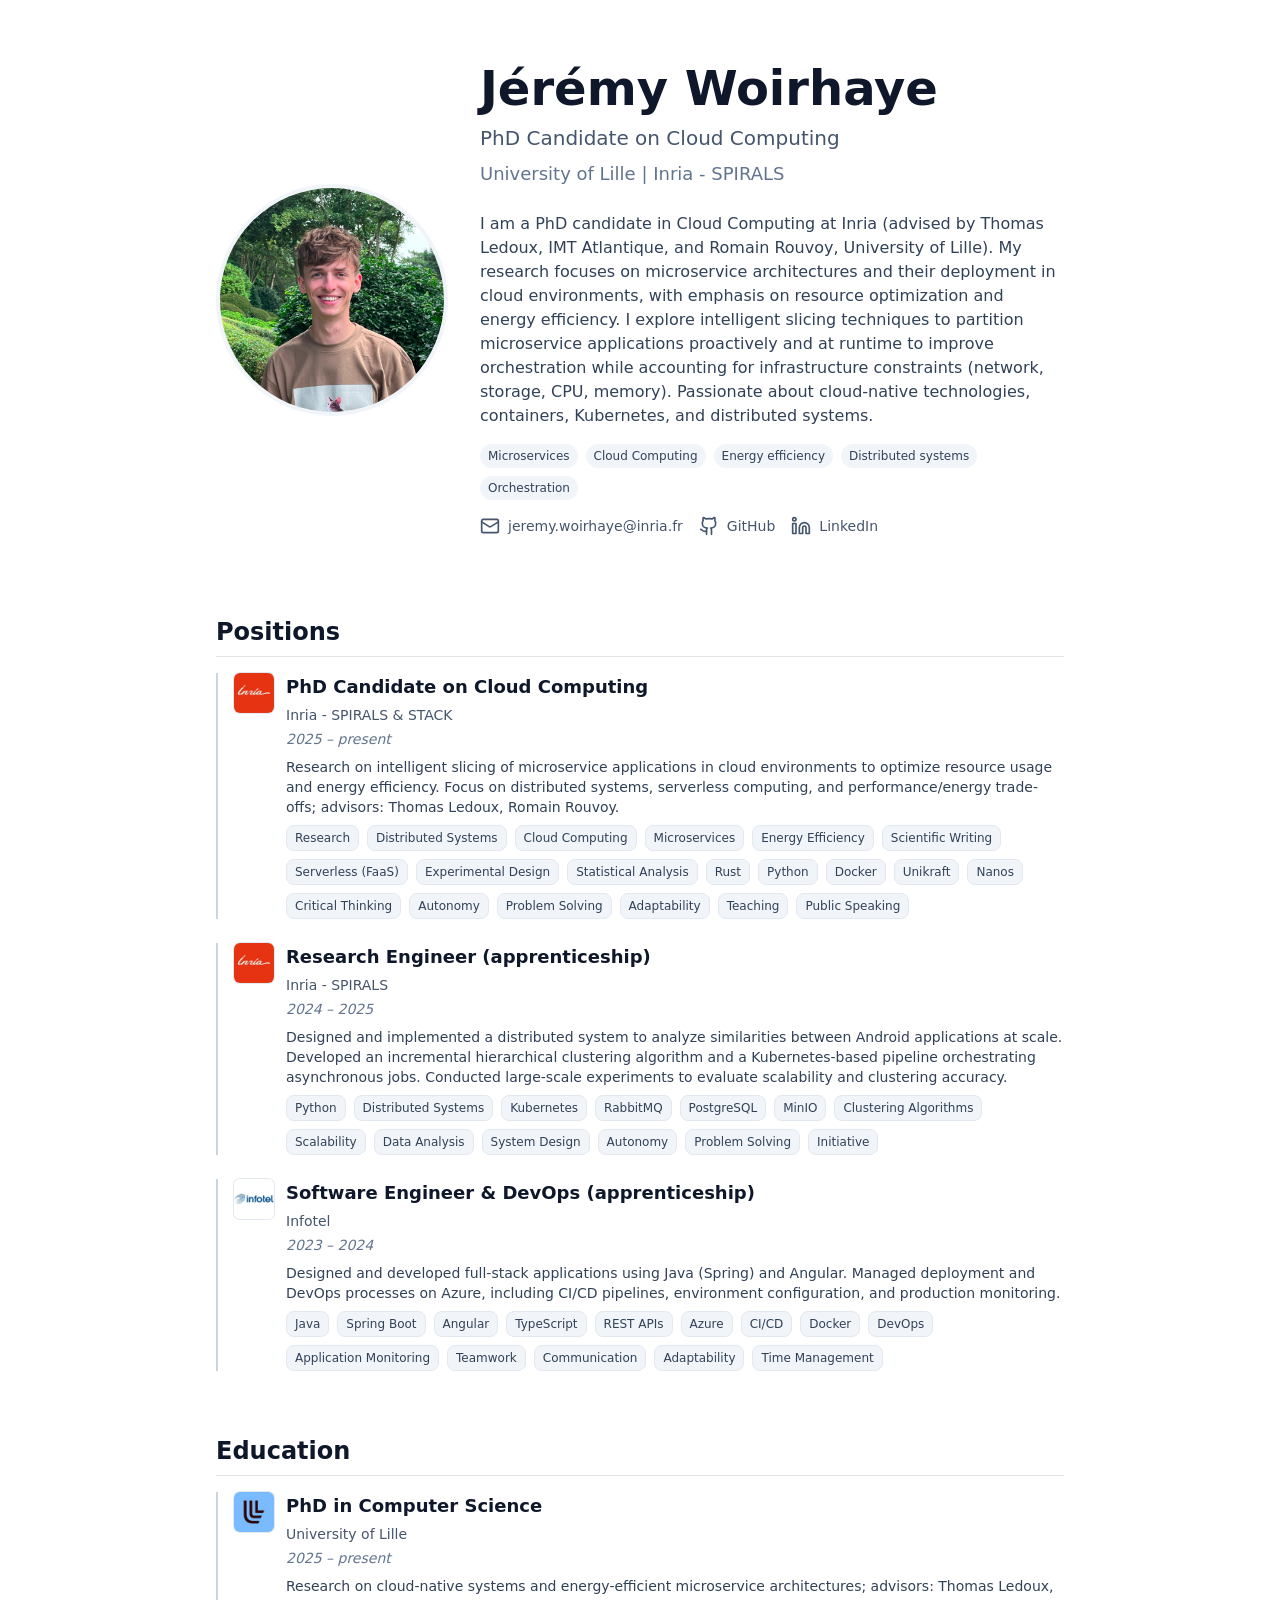
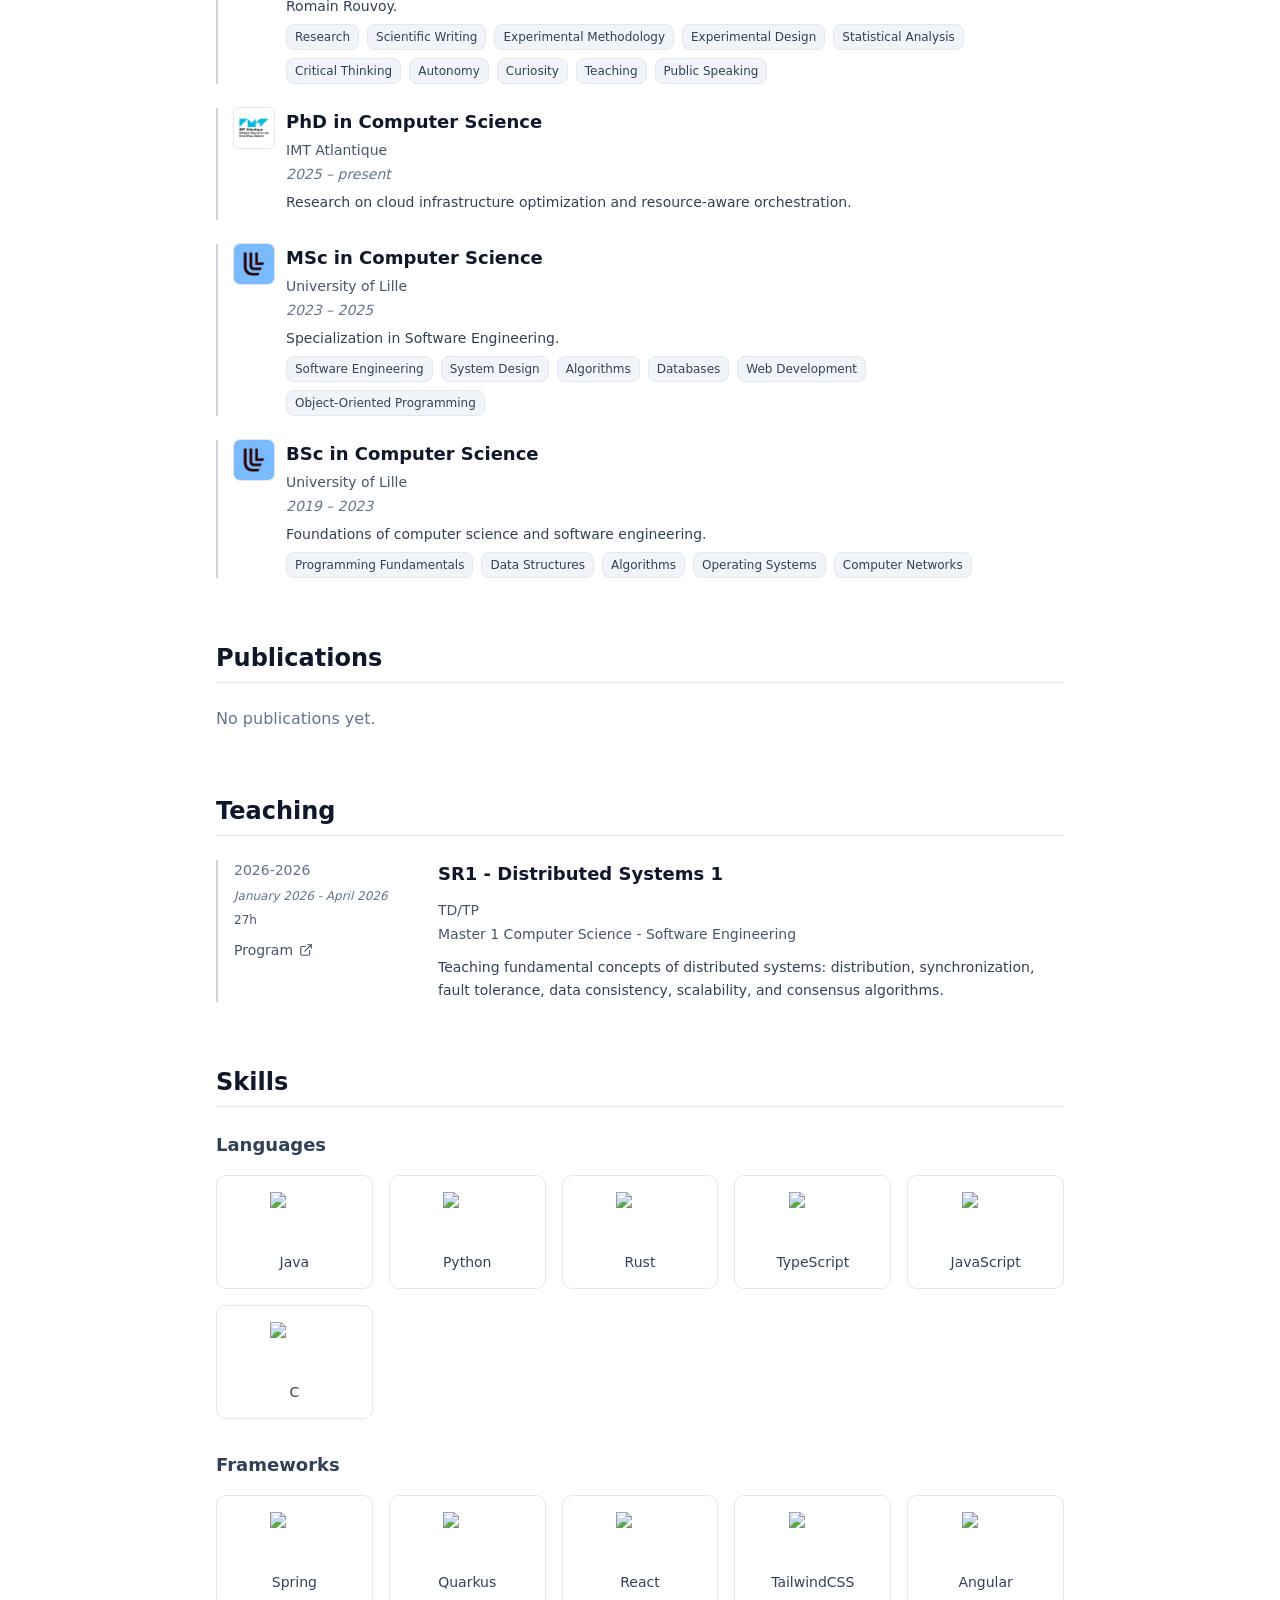
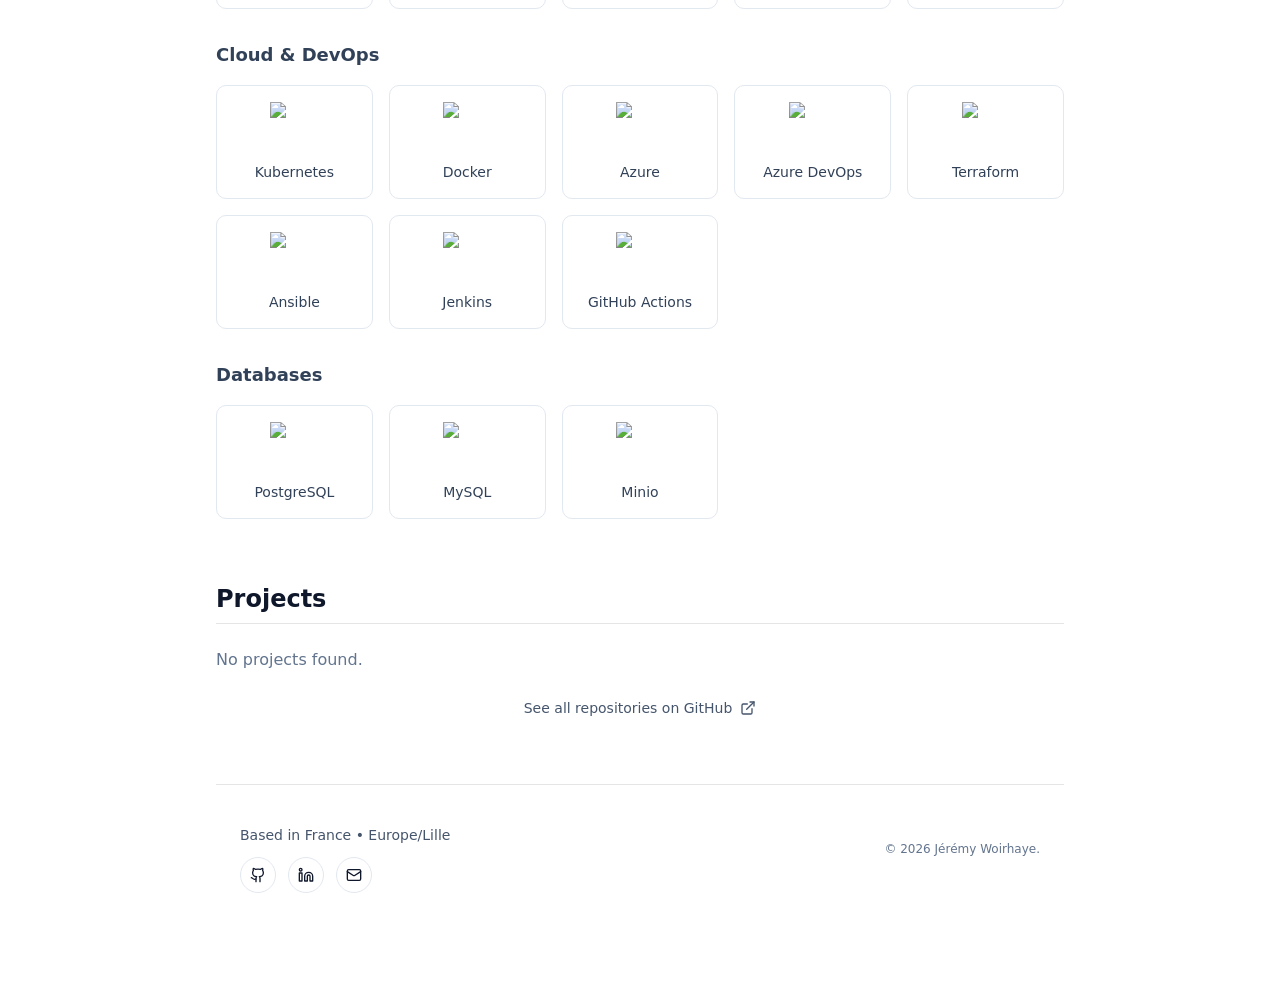
==== commit 104dc1a4: "deploy: jwoirhaye/portfolio@e680dd1e7eed278b81bb1f33b33ddaf95707f05e" ====
--- a/index.html
+++ b/index.html
@@ -1 +1 @@
-<!DOCTYPE html><!--TknYsAz6_bOiwiojC55TI--><html lang="en"><head><meta charSet="utf-8"/><meta name="viewport" content="width=device-width, initial-scale=1"/><link rel="preload" as="image" href="/profile_picture.jpeg"/><link rel="stylesheet" href="/_next/static/chunks/53708dc43596f3f2.css" data-precedence="next"/><link rel="preload" as="script" fetchPriority="low" href="/_next/static/chunks/708dfc0609e1343f.js"/><script src="/_next/static/chunks/6c1d949039ca8e4a.js" async=""></script><script src="/_next/static/chunks/ea7ab0dba7b47d7c.js" async=""></script><script src="/_next/static/chunks/turbopack-1f458f2a3e742dc1.js" async=""></script><script src="/_next/static/chunks/ff1a16fafef87110.js" async=""></script><script src="/_next/static/chunks/7dd66bdf8a7e5707.js" async=""></script><script src="/_next/static/chunks/8e633200b92cef4d.js" async=""></script><title>Jérémy Woirhaye – PhD Candidate on Cloud Computing</title><meta name="description" content="I am a PhD candidate in Cloud Computing at Inria (advised by Thomas Ledoux, IMT Atlantique, and Romain Rouvoy, University of Lille). My research focuses on microservice architectures and their deployment in cloud environments, with emphasis on resource optimization and energy efficiency. I explore intelligent slicing techniques to partition microservice applications proactively and at runtime to improve orchestration while accounting for infrastructure constraints (network, storage, CPU, memory). Passionate about cloud-native technologies, containers, Kubernetes, and distributed systems."/><meta name="author" content="Jérémy Woirhaye"/><meta name="keywords" content="Microservices,Cloud Computing,Energy efficiency,Distributed systems,Orchestration"/><meta property="og:title" content="Jérémy Woirhaye – PhD Candidate on Cloud Computing"/><meta property="og:description" content="I am a PhD candidate in Cloud Computing at Inria (advised by Thomas Ledoux, IMT Atlantique, and Romain Rouvoy, University of Lille). My research focuses on microservice architectures and their deployment in cloud environments, with emphasis on resource optimization and energy efficiency. I explore intelligent slicing techniques to partition microservice applications proactively and at runtime to improve orchestration while accounting for infrastructure constraints (network, storage, CPU, memory). Passionate about cloud-native technologies, containers, Kubernetes, and distributed systems."/><meta property="og:type" content="website"/><meta name="twitter:card" content="summary"/><meta name="twitter:title" content="Jérémy Woirhaye – PhD Candidate on Cloud Computing"/><meta name="twitter:description" content="I am a PhD candidate in Cloud Computing at Inria (advised by Thomas Ledoux, IMT Atlantique, and Romain Rouvoy, University of Lille). My research focuses on microservice architectures and their deployment in cloud environments, with emphasis on resource optimization and energy efficiency. I explore intelligent slicing techniques to partition microservice applications proactively and at runtime to improve orchestration while accounting for infrastructure constraints (network, storage, CPU, memory). Passionate about cloud-native technologies, containers, Kubernetes, and distributed systems."/><link rel="icon" href="/favicon.ico?favicon.7bcbd2c5.ico" sizes="48x48" type="image/x-icon"/><script src="/_next/static/chunks/a6dad97d9634a72d.js" noModule=""></script></head><body><div hidden=""><!--$--><!--/$--></div><main class="min-h-screen bg-white text-slate-900"><script type="application/ld+json">{"@context":"https://schema.org","@type":"Person","name":"Jérémy Woirhaye","jobTitle":"PhD Candidate on Cloud Computing","affiliation":"University of Lille | Inria - SPIRALS","email":"jeremy.woirhaye@inria.fr","url":"https://jwoirhaye.com","sameAs":["https://github.com/jwoirhaye","https://www.linkedin.com/in/jérémy-woirhaye"]}</script><div class="max-w-4xl mx-auto px-4 sm:px-6 py-12 sm:py-16"><header class="mb-20"><div class="flex flex-col md:flex-row gap-8 items-center"><div class="flex-shrink-0 mx-auto md:mx-0"><img alt="Jérémy Woirhaye" width="232" height="232" decoding="async" data-nimg="1" class="rounded-full object-cover border-4 border-slate-100" style="color:transparent" src="/profile_picture.jpeg"/></div><div class="flex-1 text-center md:text-left"><h1 class="text-4xl md:text-5xl font-bold mb-3">Jérémy Woirhaye</h1><p class="text-lg md:text-xl text-slate-600 mb-2">PhD Candidate on Cloud Computing</p><p class="text-base md:text-lg text-slate-500 mb-6">University of Lille | Inria - SPIRALS</p><p class="text-slate-700 max-w-2xl mb-4">I am a PhD candidate in Cloud Computing at Inria (advised by Thomas Ledoux, IMT Atlantique, and Romain Rouvoy, University of Lille). My research focuses on microservice architectures and their deployment in cloud environments, with emphasis on resource optimization and energy efficiency. I explore intelligent slicing techniques to partition microservice applications proactively and at runtime to improve orchestration while accounting for infrastructure constraints (network, storage, CPU, memory). Passionate about cloud-native technologies, containers, Kubernetes, and distributed systems.</p><ul class="flex flex-wrap gap-2 mb-4"><li class="text-xs px-2 py-1 rounded-full bg-slate-100 text-slate-700">Microservices</li><li class="text-xs px-2 py-1 rounded-full bg-slate-100 text-slate-700">Cloud Computing</li><li class="text-xs px-2 py-1 rounded-full bg-slate-100 text-slate-700">Energy efficiency</li><li class="text-xs px-2 py-1 rounded-full bg-slate-100 text-slate-700">Distributed systems</li><li class="text-xs px-2 py-1 rounded-full bg-slate-100 text-slate-700">Orchestration</li></ul><div class="flex gap-4 items-center flex-wrap justify-center md:justify-start"><a href="mailto:jeremy.woirhaye@inria.fr" class="flex items-center gap-2 text-slate-600 hover:text-slate-900 transition"><svg xmlns="http://www.w3.org/2000/svg" width="24" height="24" viewBox="0 0 24 24" fill="none" stroke="currentColor" stroke-width="2" stroke-linecap="round" stroke-linejoin="round" class="lucide lucide-mail w-5 h-5" aria-hidden="true"><path d="m22 7-8.991 5.727a2 2 0 0 1-2.009 0L2 7"></path><rect x="2" y="4" width="20" height="16" rx="2"></rect></svg><span class="text-sm">jeremy.woirhaye@inria.fr</span></a><a href="https://github.com/jwoirhaye" target="_blank" rel="noopener noreferrer" class="flex items-center gap-2 text-slate-600 hover:text-slate-900 transition"><svg xmlns="http://www.w3.org/2000/svg" width="24" height="24" viewBox="0 0 24 24" fill="none" stroke="currentColor" stroke-width="2" stroke-linecap="round" stroke-linejoin="round" class="lucide lucide-github w-5 h-5" aria-hidden="true"><path d="M15 22v-4a4.8 4.8 0 0 0-1-3.5c3 0 6-2 6-5.5.08-1.25-.27-2.48-1-3.5.28-1.15.28-2.35 0-3.5 0 0-1 0-3 1.5-2.64-.5-5.36-.5-8 0C6 2 5 2 5 2c-.3 1.15-.3 2.35 0 3.5A5.403 5.403 0 0 0 4 9c0 3.5 3 5.5 6 5.5-.39.49-.68 1.05-.85 1.65-.17.6-.22 1.23-.15 1.85v4"></path><path d="M9 18c-4.51 2-5-2-7-2"></path></svg><span class="text-sm">GitHub</span></a><a href="https://www.linkedin.com/in/jérémy-woirhaye" target="_blank" rel="noopener noreferrer" class="flex items-center gap-2 text-slate-600 hover:text-slate-900 transition"><svg xmlns="http://www.w3.org/2000/svg" width="24" height="24" viewBox="0 0 24 24" fill="none" stroke="currentColor" stroke-width="2" stroke-linecap="round" stroke-linejoin="round" class="lucide lucide-linkedin w-5 h-5" aria-hidden="true"><path d="M16 8a6 6 0 0 1 6 6v7h-4v-7a2 2 0 0 0-2-2 2 2 0 0 0-2 2v7h-4v-7a6 6 0 0 1 6-6z"></path><rect width="4" height="12" x="2" y="9"></rect><circle cx="4" cy="4" r="2"></circle></svg><span class="text-sm">LinkedIn</span></a></div></div></div></header><section id="positions" class="mb-12 sm:mb-16"><h2 class="text-xl sm:text-2xl font-bold mb-4 border-b pb-2">Positions</h2><div class="space-y-6"><div class="border-l-2 border-slate-300 pl-4"><div class="flex items-start gap-3"><a href="https://www.inria.fr" target="_blank" rel="noopener noreferrer" class="flex-shrink-0"><img alt="Inria - SPIRALS &amp; STACK" loading="lazy" width="40" height="40" decoding="async" data-nimg="1" class="w-10 h-10 object-contain bg-white rounded-sm ring-1 ring-slate-200" style="color:transparent" src="/inria_logo.jpeg"/></a><div class="flex-1 min-w-0"><h3 class="font-semibold text-base sm:text-lg mb-1">PhD Candidate on Cloud Computing</h3><p class="text-slate-600 text-xs sm:text-sm mb-1">Inria - SPIRALS &amp; STACK</p><p class="text-slate-500 text-xs sm:text-sm italic mb-2">2025 – present</p><p class="text-slate-700 text-xs sm:text-sm mb-2">Research on intelligent slicing of microservice applications in cloud environments to optimize resource usage and energy efficiency. Focus on distributed systems, serverless computing, and performance/energy trade-offs; advisors: Thomas Ledoux, Romain Rouvoy.</p><div class="flex flex-wrap gap-2 mt-2"><span class="px-2 py-1 text-[10px] sm:text-xs font-medium bg-slate-100 text-slate-700 rounded-md border border-slate-200">Research</span><span class="px-2 py-1 text-[10px] sm:text-xs font-medium bg-slate-100 text-slate-700 rounded-md border border-slate-200">Distributed Systems</span><span class="px-2 py-1 text-[10px] sm:text-xs font-medium bg-slate-100 text-slate-700 rounded-md border border-slate-200">Cloud Computing</span><span class="px-2 py-1 text-[10px] sm:text-xs font-medium bg-slate-100 text-slate-700 rounded-md border border-slate-200">Microservices</span><span class="px-2 py-1 text-[10px] sm:text-xs font-medium bg-slate-100 text-slate-700 rounded-md border border-slate-200">Energy Efficiency</span><span class="px-2 py-1 text-[10px] sm:text-xs font-medium bg-slate-100 text-slate-700 rounded-md border border-slate-200">Scientific Writing</span><span class="px-2 py-1 text-[10px] sm:text-xs font-medium bg-slate-100 text-slate-700 rounded-md border border-slate-200">Experimental Methodology</span><span class="px-2 py-1 text-[10px] sm:text-xs font-medium bg-slate-100 text-slate-700 rounded-md border border-slate-200">Cloud Infrastructure</span><span class="px-2 py-1 text-[10px] sm:text-xs font-medium bg-slate-100 text-slate-700 rounded-md border border-slate-200">System Optimization</span><span class="px-2 py-1 text-[10px] sm:text-xs font-medium bg-slate-100 text-slate-700 rounded-md border border-slate-200">Distributed Architectures</span><span class="px-2 py-1 text-[10px] sm:text-xs font-medium bg-slate-100 text-slate-700 rounded-md border border-slate-200">Serverless (FaaS)</span><span class="px-2 py-1 text-[10px] sm:text-xs font-medium bg-slate-100 text-slate-700 rounded-md border border-slate-200">Performance Analysis</span><span class="px-2 py-1 text-[10px] sm:text-xs font-medium bg-slate-100 text-slate-700 rounded-md border border-slate-200">Experimental Design</span><span class="px-2 py-1 text-[10px] sm:text-xs font-medium bg-slate-100 text-slate-700 rounded-md border border-slate-200">Statistical Analysis</span><span class="px-2 py-1 text-[10px] sm:text-xs font-medium bg-slate-100 text-slate-700 rounded-md border border-slate-200">Rust</span><span class="px-2 py-1 text-[10px] sm:text-xs font-medium bg-slate-100 text-slate-700 rounded-md border border-slate-200">Java</span><span class="px-2 py-1 text-[10px] sm:text-xs font-medium bg-slate-100 text-slate-700 rounded-md border border-slate-200">Python</span><span class="px-2 py-1 text-[10px] sm:text-xs font-medium bg-slate-100 text-slate-700 rounded-md border border-slate-200">Go</span><span class="px-2 py-1 text-[10px] sm:text-xs font-medium bg-slate-100 text-slate-700 rounded-md border border-slate-200">Node.js</span><span class="px-2 py-1 text-[10px] sm:text-xs font-medium bg-slate-100 text-slate-700 rounded-md border border-slate-200">Docker</span><span class="px-2 py-1 text-[10px] sm:text-xs font-medium bg-slate-100 text-slate-700 rounded-md border border-slate-200">Unikraft</span><span class="px-2 py-1 text-[10px] sm:text-xs font-medium bg-slate-100 text-slate-700 rounded-md border border-slate-200">Nanos</span></div></div></div></div><div class="border-l-2 border-slate-300 pl-4"><div class="flex items-start gap-3"><a href="https://www.inria.fr" target="_blank" rel="noopener noreferrer" class="flex-shrink-0"><img alt="Inria - SPIRALS" loading="lazy" width="40" height="40" decoding="async" data-nimg="1" class="w-10 h-10 object-contain bg-white rounded-sm ring-1 ring-slate-200" style="color:transparent" src="/inria_logo.jpeg"/></a><div class="flex-1 min-w-0"><h3 class="font-semibold text-base sm:text-lg mb-1">Research Engineer (apprenticeship)</h3><p class="text-slate-600 text-xs sm:text-sm mb-1">Inria - SPIRALS</p><p class="text-slate-500 text-xs sm:text-sm italic mb-2">2024 – 2025</p><p class="text-slate-700 text-xs sm:text-sm mb-2">Designed and implemented a distributed system to analyze similarities between Android applications at scale. Developed an incremental hierarchical clustering algorithm and a Kubernetes-based pipeline orchestrating asynchronous jobs. Conducted large-scale experiments to evaluate scalability and clustering accuracy.</p><div class="flex flex-wrap gap-2 mt-2"><span class="px-2 py-1 text-[10px] sm:text-xs font-medium bg-slate-100 text-slate-700 rounded-md border border-slate-200">Python</span><span class="px-2 py-1 text-[10px] sm:text-xs font-medium bg-slate-100 text-slate-700 rounded-md border border-slate-200">Distributed Systems</span><span class="px-2 py-1 text-[10px] sm:text-xs font-medium bg-slate-100 text-slate-700 rounded-md border border-slate-200">Kubernetes</span><span class="px-2 py-1 text-[10px] sm:text-xs font-medium bg-slate-100 text-slate-700 rounded-md border border-slate-200">RabbitMQ</span><span class="px-2 py-1 text-[10px] sm:text-xs font-medium bg-slate-100 text-slate-700 rounded-md border border-slate-200">PostgreSQL</span><span class="px-2 py-1 text-[10px] sm:text-xs font-medium bg-slate-100 text-slate-700 rounded-md border border-slate-200">MinIO</span><span class="px-2 py-1 text-[10px] sm:text-xs font-medium bg-slate-100 text-slate-700 rounded-md border border-slate-200">Clustering Algorithms</span><span class="px-2 py-1 text-[10px] sm:text-xs font-medium bg-slate-100 text-slate-700 rounded-md border border-slate-200">Scalability</span><span class="px-2 py-1 text-[10px] sm:text-xs font-medium bg-slate-100 text-slate-700 rounded-md border border-slate-200">Data Analysis</span><span class="px-2 py-1 text-[10px] sm:text-xs font-medium bg-slate-100 text-slate-700 rounded-md border border-slate-200">Experimentation</span><span class="px-2 py-1 text-[10px] sm:text-xs font-medium bg-slate-100 text-slate-700 rounded-md border border-slate-200">System Design</span></div></div></div></div><div class="border-l-2 border-slate-300 pl-4"><div class="flex items-start gap-3"><a href="https://infotel.com/" target="_blank" rel="noopener noreferrer" class="flex-shrink-0"><img alt="Infotel" loading="lazy" width="40" height="40" decoding="async" data-nimg="1" class="w-10 h-10 object-contain bg-white rounded-sm ring-1 ring-slate-200" style="color:transparent" src="/infotel_logo.jpeg"/></a><div class="flex-1 min-w-0"><h3 class="font-semibold text-base sm:text-lg mb-1">Software Engineer &amp; DevOps (apprenticeship)</h3><p class="text-slate-600 text-xs sm:text-sm mb-1">Infotel</p><p class="text-slate-500 text-xs sm:text-sm italic mb-2">2023 – 2024</p><p class="text-slate-700 text-xs sm:text-sm mb-2">Designed and developed full-stack applications using Java (Spring) and Angular. Managed deployment and DevOps processes on Azure, including CI/CD pipelines, environment configuration, and production monitoring.</p><div class="flex flex-wrap gap-2 mt-2"><span class="px-2 py-1 text-[10px] sm:text-xs font-medium bg-slate-100 text-slate-700 rounded-md border border-slate-200">Java</span><span class="px-2 py-1 text-[10px] sm:text-xs font-medium bg-slate-100 text-slate-700 rounded-md border border-slate-200">Spring Boot</span><span class="px-2 py-1 text-[10px] sm:text-xs font-medium bg-slate-100 text-slate-700 rounded-md border border-slate-200">Angular</span><span class="px-2 py-1 text-[10px] sm:text-xs font-medium bg-slate-100 text-slate-700 rounded-md border border-slate-200">TypeScript</span><span class="px-2 py-1 text-[10px] sm:text-xs font-medium bg-slate-100 text-slate-700 rounded-md border border-slate-200">REST APIs</span><span class="px-2 py-1 text-[10px] sm:text-xs font-medium bg-slate-100 text-slate-700 rounded-md border border-slate-200">Azure</span><span class="px-2 py-1 text-[10px] sm:text-xs font-medium bg-slate-100 text-slate-700 rounded-md border border-slate-200">CI/CD</span><span class="px-2 py-1 text-[10px] sm:text-xs font-medium bg-slate-100 text-slate-700 rounded-md border border-slate-200">Docker</span><span class="px-2 py-1 text-[10px] sm:text-xs font-medium bg-slate-100 text-slate-700 rounded-md border border-slate-200">DevOps</span><span class="px-2 py-1 text-[10px] sm:text-xs font-medium bg-slate-100 text-slate-700 rounded-md border border-slate-200">Application Monitoring</span></div></div></div></div></div></section><section id="education" class="mb-12 sm:mb-16"><h2 class="text-xl sm:text-2xl font-bold mb-4 border-b pb-2">Education</h2><div class="space-y-6"><div class="border-l-2 border-slate-300 pl-4"><div class="flex items-start gap-3"><a href="https://www.univ-lille.fr" target="_blank" rel="noopener noreferrer" class="flex-shrink-0"><img alt="University of Lille" loading="lazy" width="40" height="40" decoding="async" data-nimg="1" class="w-10 h-10 object-contain bg-white rounded-sm ring-1 ring-slate-200" style="color:transparent" src="/universite_de_lille_logo.jpeg"/></a><div class="flex-1 min-w-0"><h3 class="font-semibold text-base sm:text-lg mb-1">PhD in Computer Science</h3><p class="text-slate-600 text-xs sm:text-sm mb-1">University of Lille</p><p class="text-slate-500 text-xs sm:text-sm italic mb-2">2025 – present</p><p class="text-slate-700 text-xs sm:text-sm mb-2">Research on cloud-native systems and energy-efficient microservice architectures; advisors: Thomas Ledoux, Romain Rouvoy.</p><div class="flex flex-wrap gap-2 mt-2"><span class="px-2 py-1 text-[10px] sm:text-xs font-medium bg-slate-100 text-slate-700 rounded-md border border-slate-200">Research</span><span class="px-2 py-1 text-[10px] sm:text-xs font-medium bg-slate-100 text-slate-700 rounded-md border border-slate-200">Scientific Writing</span><span class="px-2 py-1 text-[10px] sm:text-xs font-medium bg-slate-100 text-slate-700 rounded-md border border-slate-200">Experimental Methodology</span><span class="px-2 py-1 text-[10px] sm:text-xs font-medium bg-slate-100 text-slate-700 rounded-md border border-slate-200">Experimental Design</span><span class="px-2 py-1 text-[10px] sm:text-xs font-medium bg-slate-100 text-slate-700 rounded-md border border-slate-200">Statistical Analysis</span></div></div></div></div><div class="border-l-2 border-slate-300 pl-4"><div class="flex items-start gap-3"><a href="https://www.imt-atlantique.fr" target="_blank" rel="noopener noreferrer" class="flex-shrink-0"><img alt="IMT Atlantique" loading="lazy" width="40" height="40" decoding="async" data-nimg="1" class="w-10 h-10 object-contain bg-white rounded-sm ring-1 ring-slate-200" style="color:transparent" src="/imt_atlantique_logo.jpeg"/></a><div class="flex-1 min-w-0"><h3 class="font-semibold text-base sm:text-lg mb-1">PhD in Computer Science</h3><p class="text-slate-600 text-xs sm:text-sm mb-1">IMT Atlantique</p><p class="text-slate-500 text-xs sm:text-sm italic mb-2">2025 – present</p><p class="text-slate-700 text-xs sm:text-sm mb-2">Research on cloud infrastructure optimization and resource-aware orchestration.</p></div></div></div><div class="border-l-2 border-slate-300 pl-4"><div class="flex items-start gap-3"><a href="https://www.univ-lille.fr" target="_blank" rel="noopener noreferrer" class="flex-shrink-0"><img alt="University of Lille" loading="lazy" width="40" height="40" decoding="async" data-nimg="1" class="w-10 h-10 object-contain bg-white rounded-sm ring-1 ring-slate-200" style="color:transparent" src="/universite_de_lille_logo.jpeg"/></a><div class="flex-1 min-w-0"><h3 class="font-semibold text-base sm:text-lg mb-1">MSc in Computer Science</h3><p class="text-slate-600 text-xs sm:text-sm mb-1">University of Lille</p><p class="text-slate-500 text-xs sm:text-sm italic mb-2">2023 – 2025</p><p class="text-slate-700 text-xs sm:text-sm mb-2">Specialization in Software Engineering.</p><div class="flex flex-wrap gap-2 mt-2"><span class="px-2 py-1 text-[10px] sm:text-xs font-medium bg-slate-100 text-slate-700 rounded-md border border-slate-200">Software Engineering</span><span class="px-2 py-1 text-[10px] sm:text-xs font-medium bg-slate-100 text-slate-700 rounded-md border border-slate-200">System Design</span><span class="px-2 py-1 text-[10px] sm:text-xs font-medium bg-slate-100 text-slate-700 rounded-md border border-slate-200">Algorithms</span><span class="px-2 py-1 text-[10px] sm:text-xs font-medium bg-slate-100 text-slate-700 rounded-md border border-slate-200">Databases</span><span class="px-2 py-1 text-[10px] sm:text-xs font-medium bg-slate-100 text-slate-700 rounded-md border border-slate-200">Web Development</span><span class="px-2 py-1 text-[10px] sm:text-xs font-medium bg-slate-100 text-slate-700 rounded-md border border-slate-200">Object-Oriented Programming</span></div></div></div></div><div class="border-l-2 border-slate-300 pl-4"><div class="flex items-start gap-3"><a href="https://www.univ-lille.fr" target="_blank" rel="noopener noreferrer" class="flex-shrink-0"><img alt="University of Lille" loading="lazy" width="40" height="40" decoding="async" data-nimg="1" class="w-10 h-10 object-contain bg-white rounded-sm ring-1 ring-slate-200" style="color:transparent" src="/universite_de_lille_logo.jpeg"/></a><div class="flex-1 min-w-0"><h3 class="font-semibold text-base sm:text-lg mb-1">BSc in Computer Science</h3><p class="text-slate-600 text-xs sm:text-sm mb-1">University of Lille</p><p class="text-slate-500 text-xs sm:text-sm italic mb-2">2019 – 2023</p><p class="text-slate-700 text-xs sm:text-sm mb-2">Foundations of computer science and software engineering.</p><div class="flex flex-wrap gap-2 mt-2"><span class="px-2 py-1 text-[10px] sm:text-xs font-medium bg-slate-100 text-slate-700 rounded-md border border-slate-200">Programming Fundamentals</span><span class="px-2 py-1 text-[10px] sm:text-xs font-medium bg-slate-100 text-slate-700 rounded-md border border-slate-200">Data Structures</span><span class="px-2 py-1 text-[10px] sm:text-xs font-medium bg-slate-100 text-slate-700 rounded-md border border-slate-200">Algorithms</span><span class="px-2 py-1 text-[10px] sm:text-xs font-medium bg-slate-100 text-slate-700 rounded-md border border-slate-200">Operating Systems</span><span class="px-2 py-1 text-[10px] sm:text-xs font-medium bg-slate-100 text-slate-700 rounded-md border border-slate-200">Computer Networks</span></div></div></div></div></div></section><section id="publications" class="mb-12 sm:mb-16"><h2 class="text-xl sm:text-2xl font-bold mb-6 border-b pb-2">Publications</h2><div class="text-slate-500">No publications yet.</div></section><section id="teaching" class="mb-12 sm:mb-16"><h2 class="text-xl sm:text-2xl font-bold mb-6 border-b pb-2">Teaching</h2><div class="space-y-8"><div class="border-l-2 border-slate-300 pl-4"><div class="grid grid-cols-1 sm:grid-cols-[180px_1fr] gap-4 sm:gap-6"><div class="space-y-2"><p class="text-slate-500 text-xs sm:text-sm font-medium">2026-2026</p><p class="text-slate-500 text-xs italic">January 2026 - April 2026</p><div class="space-y-1 text-xs text-slate-600"><p>27h</p></div><div class="flex flex-wrap gap-4 text-xs sm:text-sm pt-1"><a href="https://www.fil.univ-lille.fr/portail/index.php?dipl=MInfo&amp;sem=GL&amp;ue=SR1&amp;label=Programme" target="_blank" rel="noopener noreferrer" class="text-slate-600 hover:text-slate-900 transition inline-flex items-center gap-1.5">Program <svg xmlns="http://www.w3.org/2000/svg" width="24" height="24" viewBox="0 0 24 24" fill="none" stroke="currentColor" stroke-width="2" stroke-linecap="round" stroke-linejoin="round" class="lucide lucide-external-link w-3.5 h-3.5" aria-hidden="true"><path d="M15 3h6v6"></path><path d="M10 14 21 3"></path><path d="M18 13v6a2 2 0 0 1-2 2H5a2 2 0 0 1-2-2V8a2 2 0 0 1 2-2h6"></path></svg></a></div></div><div class="space-y-3"><h3 class="font-semibold text-base sm:text-lg">SR1 - Distributed Systems 1</h3><div class="space-y-1"><p class="text-slate-600 text-xs sm:text-sm">TD/TP</p><p class="text-slate-600 text-xs sm:text-sm">Master 1 Computer Science - Software Engineering</p></div><p class="text-slate-700 text-xs sm:text-sm leading-relaxed">Teaching fundamental concepts of distributed systems: distribution, synchronization, fault tolerance, data consistency, scalability, and consensus algorithms.</p></div></div></div></div></section><section id="skills" class="mb-12 sm:mb-16"><h2 class="text-xl sm:text-2xl font-bold mb-6 border-b pb-2">Skills</h2><div class="space-y-8"><div><h3 class="text-lg font-semibold mb-4 text-slate-700">Languages</h3><div class="grid grid-cols-2 sm:grid-cols-3 md:grid-cols-4 lg:grid-cols-5 gap-4"><div class="flex flex-col items-center justify-center p-4 rounded-lg border border-slate-200 bg-white hover:shadow-md hover:border-slate-300 transition-all duration-200 group"><div class="w-12 h-12 mb-3 flex items-center justify-center"><img alt="Java" loading="lazy" width="48" height="48" decoding="async" data-nimg="1" class="object-contain group-hover:scale-110 transition-transform duration-200" style="color:transparent" src="https://cdn.jsdelivr.net/gh/devicons/devicon/icons/java/java-original.svg"/></div><span class="text-xs sm:text-sm font-medium text-slate-700 text-center">Java</span></div><div class="flex flex-col items-center justify-center p-4 rounded-lg border border-slate-200 bg-white hover:shadow-md hover:border-slate-300 transition-all duration-200 group"><div class="w-12 h-12 mb-3 flex items-center justify-center"><img alt="Python" loading="lazy" width="48" height="48" decoding="async" data-nimg="1" class="object-contain group-hover:scale-110 transition-transform duration-200" style="color:transparent" src="https://cdn.jsdelivr.net/gh/devicons/devicon/icons/python/python-original.svg"/></div><span class="text-xs sm:text-sm font-medium text-slate-700 text-center">Python</span></div><div class="flex flex-col items-center justify-center p-4 rounded-lg border border-slate-200 bg-white hover:shadow-md hover:border-slate-300 transition-all duration-200 group"><div class="w-12 h-12 mb-3 flex items-center justify-center"><img alt="Rust" loading="lazy" width="48" height="48" decoding="async" data-nimg="1" class="object-contain group-hover:scale-110 transition-transform duration-200" style="color:transparent" src="https://cdn.jsdelivr.net/gh/devicons/devicon/icons/rust/rust-original.svg"/></div><span class="text-xs sm:text-sm font-medium text-slate-700 text-center">Rust</span></div><div class="flex flex-col items-center justify-center p-4 rounded-lg border border-slate-200 bg-white hover:shadow-md hover:border-slate-300 transition-all duration-200 group"><div class="w-12 h-12 mb-3 flex items-center justify-center"><img alt="TypeScript" loading="lazy" width="48" height="48" decoding="async" data-nimg="1" class="object-contain group-hover:scale-110 transition-transform duration-200" style="color:transparent" src="https://cdn.jsdelivr.net/gh/devicons/devicon/icons/typescript/typescript-original.svg"/></div><span class="text-xs sm:text-sm font-medium text-slate-700 text-center">TypeScript</span></div><div class="flex flex-col items-center justify-center p-4 rounded-lg border border-slate-200 bg-white hover:shadow-md hover:border-slate-300 transition-all duration-200 group"><div class="w-12 h-12 mb-3 flex items-center justify-center"><img alt="JavaScript" loading="lazy" width="48" height="48" decoding="async" data-nimg="1" class="object-contain group-hover:scale-110 transition-transform duration-200" style="color:transparent" src="https://cdn.jsdelivr.net/gh/devicons/devicon/icons/javascript/javascript-original.svg"/></div><span class="text-xs sm:text-sm font-medium text-slate-700 text-center">JavaScript</span></div><div class="flex flex-col items-center justify-center p-4 rounded-lg border border-slate-200 bg-white hover:shadow-md hover:border-slate-300 transition-all duration-200 group"><div class="w-12 h-12 mb-3 flex items-center justify-center"><img alt="C" loading="lazy" width="48" height="48" decoding="async" data-nimg="1" class="object-contain group-hover:scale-110 transition-transform duration-200" style="color:transparent" src="https://cdn.jsdelivr.net/gh/devicons/devicon/icons/c/c-original.svg"/></div><span class="text-xs sm:text-sm font-medium text-slate-700 text-center">C</span></div></div></div><div><h3 class="text-lg font-semibold mb-4 text-slate-700">Frameworks</h3><div class="grid grid-cols-2 sm:grid-cols-3 md:grid-cols-4 lg:grid-cols-5 gap-4"><div class="flex flex-col items-center justify-center p-4 rounded-lg border border-slate-200 bg-white hover:shadow-md hover:border-slate-300 transition-all duration-200 group"><div class="w-12 h-12 mb-3 flex items-center justify-center"><img alt="Spring" loading="lazy" width="48" height="48" decoding="async" data-nimg="1" class="object-contain group-hover:scale-110 transition-transform duration-200" style="color:transparent" src="https://cdn.jsdelivr.net/gh/devicons/devicon/icons/spring/spring-original.svg"/></div><span class="text-xs sm:text-sm font-medium text-slate-700 text-center">Spring</span></div><div class="flex flex-col items-center justify-center p-4 rounded-lg border border-slate-200 bg-white hover:shadow-md hover:border-slate-300 transition-all duration-200 group"><div class="w-12 h-12 mb-3 flex items-center justify-center"><img alt="FastAPI" loading="lazy" width="48" height="48" decoding="async" data-nimg="1" class="object-contain group-hover:scale-110 transition-transform duration-200" style="color:transparent" src="https://cdn.jsdelivr.net/gh/devicons/devicon/icons/fastapi/fastapi-original.svg"/></div><span class="text-xs sm:text-sm font-medium text-slate-700 text-center">FastAPI</span></div><div class="flex flex-col items-center justify-center p-4 rounded-lg border border-slate-200 bg-white hover:shadow-md hover:border-slate-300 transition-all duration-200 group"><div class="w-12 h-12 mb-3 flex items-center justify-center"><img alt="Quarkus" loading="lazy" width="48" height="48" decoding="async" data-nimg="1" class="object-contain group-hover:scale-110 transition-transform duration-200" style="color:transparent" src="https://design.jboss.org/quarkus/logo/final/SVG/quarkus_icon_rgb_default.svg"/></div><span class="text-xs sm:text-sm font-medium text-slate-700 text-center">Quarkus</span></div><div class="flex flex-col items-center justify-center p-4 rounded-lg border border-slate-200 bg-white hover:shadow-md hover:border-slate-300 transition-all duration-200 group"><div class="w-12 h-12 mb-3 flex items-center justify-center"><img alt="React" loading="lazy" width="48" height="48" decoding="async" data-nimg="1" class="object-contain group-hover:scale-110 transition-transform duration-200" style="color:transparent" src="https://cdn.jsdelivr.net/gh/devicons/devicon/icons/react/react-original.svg"/></div><span class="text-xs sm:text-sm font-medium text-slate-700 text-center">React</span></div><div class="flex flex-col items-center justify-center p-4 rounded-lg border border-slate-200 bg-white hover:shadow-md hover:border-slate-300 transition-all duration-200 group"><div class="w-12 h-12 mb-3 flex items-center justify-center"><img alt="TailwindCSS" loading="lazy" width="48" height="48" decoding="async" data-nimg="1" class="object-contain group-hover:scale-110 transition-transform duration-200" style="color:transparent" src="https://cdn.jsdelivr.net/gh/devicons/devicon/icons/tailwindcss/tailwindcss-original.svg"/></div><span class="text-xs sm:text-sm font-medium text-slate-700 text-center">TailwindCSS</span></div><div class="flex flex-col items-center justify-center p-4 rounded-lg border border-slate-200 bg-white hover:shadow-md hover:border-slate-300 transition-all duration-200 group"><div class="w-12 h-12 mb-3 flex items-center justify-center"><img alt="Angular" loading="lazy" width="48" height="48" decoding="async" data-nimg="1" class="object-contain group-hover:scale-110 transition-transform duration-200" style="color:transparent" src="https://cdn.jsdelivr.net/gh/devicons/devicon/icons/angular/angular-original.svg"/></div><span class="text-xs sm:text-sm font-medium text-slate-700 text-center">Angular</span></div></div></div><div><h3 class="text-lg font-semibold mb-4 text-slate-700">Cloud &amp; DevOps</h3><div class="grid grid-cols-2 sm:grid-cols-3 md:grid-cols-4 lg:grid-cols-5 gap-4"><div class="flex flex-col items-center justify-center p-4 rounded-lg border border-slate-200 bg-white hover:shadow-md hover:border-slate-300 transition-all duration-200 group"><div class="w-12 h-12 mb-3 flex items-center justify-center"><img alt="Kubernetes" loading="lazy" width="48" height="48" decoding="async" data-nimg="1" class="object-contain group-hover:scale-110 transition-transform duration-200" style="color:transparent" src="https://cdn.jsdelivr.net/gh/devicons/devicon/icons/kubernetes/kubernetes-plain.svg"/></div><span class="text-xs sm:text-sm font-medium text-slate-700 text-center">Kubernetes</span></div><div class="flex flex-col items-center justify-center p-4 rounded-lg border border-slate-200 bg-white hover:shadow-md hover:border-slate-300 transition-all duration-200 group"><div class="w-12 h-12 mb-3 flex items-center justify-center"><img alt="Docker" loading="lazy" width="48" height="48" decoding="async" data-nimg="1" class="object-contain group-hover:scale-110 transition-transform duration-200" style="color:transparent" src="https://cdn.jsdelivr.net/gh/devicons/devicon/icons/docker/docker-original.svg"/></div><span class="text-xs sm:text-sm font-medium text-slate-700 text-center">Docker</span></div><div class="flex flex-col items-center justify-center p-4 rounded-lg border border-slate-200 bg-white hover:shadow-md hover:border-slate-300 transition-all duration-200 group"><div class="w-12 h-12 mb-3 flex items-center justify-center"><img alt="Azure" loading="lazy" width="48" height="48" decoding="async" data-nimg="1" class="object-contain group-hover:scale-110 transition-transform duration-200" style="color:transparent" src="https://cdn.jsdelivr.net/gh/devicons/devicon/icons/azure/azure-original.svg"/></div><span class="text-xs sm:text-sm font-medium text-slate-700 text-center">Azure</span></div><div class="flex flex-col items-center justify-center p-4 rounded-lg border border-slate-200 bg-white hover:shadow-md hover:border-slate-300 transition-all duration-200 group"><div class="w-12 h-12 mb-3 flex items-center justify-center"><img alt="Azure DevOps" loading="lazy" width="48" height="48" decoding="async" data-nimg="1" class="object-contain group-hover:scale-110 transition-transform duration-200" style="color:transparent" src="https://cdn.jsdelivr.net/gh/devicons/devicon/icons/azuredevops/azuredevops-original.svg"/></div><span class="text-xs sm:text-sm font-medium text-slate-700 text-center">Azure DevOps</span></div><div class="flex flex-col items-center justify-center p-4 rounded-lg border border-slate-200 bg-white hover:shadow-md hover:border-slate-300 transition-all duration-200 group"><div class="w-12 h-12 mb-3 flex items-center justify-center"><img alt="Terraform" loading="lazy" width="48" height="48" decoding="async" data-nimg="1" class="object-contain group-hover:scale-110 transition-transform duration-200" style="color:transparent" src="https://cdn.jsdelivr.net/gh/devicons/devicon/icons/terraform/terraform-original.svg"/></div><span class="text-xs sm:text-sm font-medium text-slate-700 text-center">Terraform</span></div><div class="flex flex-col items-center justify-center p-4 rounded-lg border border-slate-200 bg-white hover:shadow-md hover:border-slate-300 transition-all duration-200 group"><div class="w-12 h-12 mb-3 flex items-center justify-center"><img alt="Ansible" loading="lazy" width="48" height="48" decoding="async" data-nimg="1" class="object-contain group-hover:scale-110 transition-transform duration-200" style="color:transparent" src="https://cdn.jsdelivr.net/gh/devicons/devicon/icons/ansible/ansible-original.svg"/></div><span class="text-xs sm:text-sm font-medium text-slate-700 text-center">Ansible</span></div><div class="flex flex-col items-center justify-center p-4 rounded-lg border border-slate-200 bg-white hover:shadow-md hover:border-slate-300 transition-all duration-200 group"><div class="w-12 h-12 mb-3 flex items-center justify-center"><img alt="Jenkins" loading="lazy" width="48" height="48" decoding="async" data-nimg="1" class="object-contain group-hover:scale-110 transition-transform duration-200" style="color:transparent" src="https://cdn.jsdelivr.net/gh/devicons/devicon/icons/jenkins/jenkins-original.svg"/></div><span class="text-xs sm:text-sm font-medium text-slate-700 text-center">Jenkins</span></div><div class="flex flex-col items-center justify-center p-4 rounded-lg border border-slate-200 bg-white hover:shadow-md hover:border-slate-300 transition-all duration-200 group"><div class="w-12 h-12 mb-3 flex items-center justify-center"><img alt="GitHub Actions" loading="lazy" width="48" height="48" decoding="async" data-nimg="1" class="object-contain group-hover:scale-110 transition-transform duration-200" style="color:transparent" src="https://cdn.jsdelivr.net/gh/devicons/devicon/icons/github/github-original.svg"/></div><span class="text-xs sm:text-sm font-medium text-slate-700 text-center">GitHub Actions</span></div></div></div><div><h3 class="text-lg font-semibold mb-4 text-slate-700">Databases</h3><div class="grid grid-cols-2 sm:grid-cols-3 md:grid-cols-4 lg:grid-cols-5 gap-4"><div class="flex flex-col items-center justify-center p-4 rounded-lg border border-slate-200 bg-white hover:shadow-md hover:border-slate-300 transition-all duration-200 group"><div class="w-12 h-12 mb-3 flex items-center justify-center"><img alt="PostgreSQL" loading="lazy" width="48" height="48" decoding="async" data-nimg="1" class="object-contain group-hover:scale-110 transition-transform duration-200" style="color:transparent" src="https://cdn.jsdelivr.net/gh/devicons/devicon/icons/postgresql/postgresql-original.svg"/></div><span class="text-xs sm:text-sm font-medium text-slate-700 text-center">PostgreSQL</span></div><div class="flex flex-col items-center justify-center p-4 rounded-lg border border-slate-200 bg-white hover:shadow-md hover:border-slate-300 transition-all duration-200 group"><div class="w-12 h-12 mb-3 flex items-center justify-center"><img alt="MySQL" loading="lazy" width="48" height="48" decoding="async" data-nimg="1" class="object-contain group-hover:scale-110 transition-transform duration-200" style="color:transparent" src="https://cdn.jsdelivr.net/gh/devicons/devicon/icons/mysql/mysql-original.svg"/></div><span class="text-xs sm:text-sm font-medium text-slate-700 text-center">MySQL</span></div><div class="flex flex-col items-center justify-center p-4 rounded-lg border border-slate-200 bg-white hover:shadow-md hover:border-slate-300 transition-all duration-200 group"><div class="w-12 h-12 mb-3 flex items-center justify-center"><img alt="Minio" loading="lazy" width="48" height="48" decoding="async" data-nimg="1" class="object-contain group-hover:scale-110 transition-transform duration-200" style="color:transparent" src="https://cdn-images-1.medium.com/v2/resize:fit:2400/0*QudNr5xo7HArqDlR"/></div><span class="text-xs sm:text-sm font-medium text-slate-700 text-center">Minio</span></div></div></div></div></section><section id="projects" class="mb-12 sm:mb-16"><h2 class="text-xl sm:text-2xl font-bold mb-6 border-b pb-2">Projects</h2><div class="text-slate-500">Loading GitHub projects…</div><div class="mt-6 text-center"><a href="https://github.com/jwoirhaye?tab=repositories" target="_blank" rel="noopener noreferrer" class="text-xs sm:text-sm text-slate-600 hover:text-slate-900 transition inline-flex items-center gap-2">See all repositories on GitHub<svg xmlns="http://www.w3.org/2000/svg" width="24" height="24" viewBox="0 0 24 24" fill="none" stroke="currentColor" stroke-width="2" stroke-linecap="round" stroke-linejoin="round" class="lucide lucide-external-link w-4 h-4" aria-hidden="true"><path d="M15 3h6v6"></path><path d="M10 14 21 3"></path><path d="M18 13v6a2 2 0 0 1-2 2H5a2 2 0 0 1-2-2V8a2 2 0 0 1 2-2h6"></path></svg></a></div></section><footer class="mt-12 border-t"><div class="max-w-4xl mx-auto px-4 sm:px-6 py-10 grid gap-8 sm:grid-cols-2 text-sm"><div><p class="text-slate-600">Based in France • Europe/Lille</p><div class="mt-3 flex gap-3"><a href="https://github.com/jwoirhaye" target="_blank" rel="noopener noreferrer" class="inline-flex items-center justify-center h-9 w-9 rounded-full border border-slate-200 hover:bg-slate-50 transition"><svg xmlns="http://www.w3.org/2000/svg" width="24" height="24" viewBox="0 0 24 24" fill="none" stroke="currentColor" stroke-width="2" stroke-linecap="round" stroke-linejoin="round" class="lucide lucide-github w-4 h-4" aria-hidden="true"><path d="M15 22v-4a4.8 4.8 0 0 0-1-3.5c3 0 6-2 6-5.5.08-1.25-.27-2.48-1-3.5.28-1.15.28-2.35 0-3.5 0 0-1 0-3 1.5-2.64-.5-5.36-.5-8 0C6 2 5 2 5 2c-.3 1.15-.3 2.35 0 3.5A5.403 5.403 0 0 0 4 9c0 3.5 3 5.5 6 5.5-.39.49-.68 1.05-.85 1.65-.17.6-.22 1.23-.15 1.85v4"></path><path d="M9 18c-4.51 2-5-2-7-2"></path></svg></a><a href="https://www.linkedin.com/in/jérémy-woirhaye" target="_blank" rel="noopener noreferrer" class="inline-flex items-center justify-center h-9 w-9 rounded-full border border-slate-200 hover:bg-slate-50 transition"><svg xmlns="http://www.w3.org/2000/svg" width="24" height="24" viewBox="0 0 24 24" fill="none" stroke="currentColor" stroke-width="2" stroke-linecap="round" stroke-linejoin="round" class="lucide lucide-linkedin w-4 h-4" aria-hidden="true"><path d="M16 8a6 6 0 0 1 6 6v7h-4v-7a2 2 0 0 0-2-2 2 2 0 0 0-2 2v7h-4v-7a6 6 0 0 1 6-6z"></path><rect width="4" height="12" x="2" y="9"></rect><circle cx="4" cy="4" r="2"></circle></svg></a><a href="mailto:jeremy.woirhaye@inria.fr" class="inline-flex items-center justify-center h-9 w-9 rounded-full border border-slate-200 hover:bg-slate-50 transition"><svg xmlns="http://www.w3.org/2000/svg" width="24" height="24" viewBox="0 0 24 24" fill="none" stroke="currentColor" stroke-width="2" stroke-linecap="round" stroke-linejoin="round" class="lucide lucide-mail w-4 h-4" aria-hidden="true"><path d="m22 7-8.991 5.727a2 2 0 0 1-2.009 0L2 7"></path><rect x="2" y="4" width="20" height="16" rx="2"></rect></svg></a></div></div><div class="py-4 text-center text-xs text-slate-500 sm:text-right">© <!-- -->2026<!-- --> <!-- -->Jérémy Woirhaye<!-- -->.</div></div></footer></div></main><!--$--><!--/$--><script src="/_next/static/chunks/708dfc0609e1343f.js" id="_R_" async=""></script><script>(self.__next_f=self.__next_f||[]).push([0])</script><script>self.__next_f.push([1,"1:\"$Sreact.fragment\"\n2:I[39756,[\"/_next/static/chunks/ff1a16fafef87110.js\",\"/_next/static/chunks/7dd66bdf8a7e5707.js\"],\"default\"]\n3:I[37457,[\"/_next/static/chunks/ff1a16fafef87110.js\",\"/_next/static/chunks/7dd66bdf8a7e5707.js\"],\"default\"]\n4:I[14215,[\"/_next/static/chunks/ff1a16fafef87110.js\",\"/_next/static/chunks/8e633200b92cef4d.js\"],\"default\"]\n5:I[76893,[\"/_next/static/chunks/ff1a16fafef87110.js\",\"/_next/static/chunks/8e633200b92cef4d.js\"],\"default\"]\n6:I[5500,[\"/_next/static/chunks/ff1a16fafef87110.js\",\"/_next/static/chunks/8e633200b92cef4d.js\"],\"Image\"]\n26:I[68027,[],\"default\"]\n:HL[\"/_next/static/chunks/53708dc43596f3f2.css\",\"style\"]\n"])</script><script>self.__next_f.push([1,"0:{\"P\":null,\"b\":\"TknYsAz6-bOiwiojC55TI\",\"p\":\"\",\"c\":[\"\",\"\"],\"i\":false,\"f\":[[[\"\",{\"children\":[\"__PAGE__\",{}]},\"$undefined\",\"$undefined\",true],[\"\",[\"$\",\"$1\",\"c\",{\"children\":[[[\"$\",\"link\",\"0\",{\"rel\":\"stylesheet\",\"href\":\"/_next/static/chunks/53708dc43596f3f2.css\",\"precedence\":\"next\",\"crossOrigin\":\"$undefined\",\"nonce\":\"$undefined\"}]],[\"$\",\"html\",null,{\"lang\":\"en\",\"children\":[\"$\",\"body\",null,{\"children\":[\"$\",\"$L2\",null,{\"parallelRouterKey\":\"children\",\"error\":\"$undefined\",\"errorStyles\":\"$undefined\",\"errorScripts\":\"$undefined\",\"template\":[\"$\",\"$L3\",null,{}],\"templateStyles\":\"$undefined\",\"templateScripts\":\"$undefined\",\"notFound\":[[[\"$\",\"title\",null,{\"children\":\"404: This page could not be found.\"}],[\"$\",\"div\",null,{\"style\":{\"fontFamily\":\"system-ui,\\\"Segoe UI\\\",Roboto,Helvetica,Arial,sans-serif,\\\"Apple Color Emoji\\\",\\\"Segoe UI Emoji\\\"\",\"height\":\"100vh\",\"textAlign\":\"center\",\"display\":\"flex\",\"flexDirection\":\"column\",\"alignItems\":\"center\",\"justifyContent\":\"center\"},\"children\":[\"$\",\"div\",null,{\"children\":[[\"$\",\"style\",null,{\"dangerouslySetInnerHTML\":{\"__html\":\"body{color:#000;background:#fff;margin:0}.next-error-h1{border-right:1px solid rgba(0,0,0,.3)}@media (prefers-color-scheme:dark){body{color:#fff;background:#000}.next-error-h1{border-right:1px solid rgba(255,255,255,.3)}}\"}}],[\"$\",\"h1\",null,{\"className\":\"next-error-h1\",\"style\":{\"display\":\"inline-block\",\"margin\":\"0 20px 0 0\",\"padding\":\"0 23px 0 0\",\"fontSize\":24,\"fontWeight\":500,\"verticalAlign\":\"top\",\"lineHeight\":\"49px\"},\"children\":404}],[\"$\",\"div\",null,{\"style\":{\"display\":\"inline-block\"},\"children\":[\"$\",\"h2\",null,{\"style\":{\"fontSize\":14,\"fontWeight\":400,\"lineHeight\":\"49px\",\"margin\":0},\"children\":\"This page could not be found.\"}]}]]}]}]],[]],\"forbidden\":\"$undefined\",\"unauthorized\":\"$undefined\"}]}]}]]}],{\"children\":[\"__PAGE__\",[\"$\",\"$1\",\"c\",{\"children\":[[\"$\",\"main\",null,{\"className\":\"min-h-screen bg-white text-slate-900\",\"children\":[[\"$\",\"$L4\",null,{}],[\"$\",\"div\",null,{\"className\":\"max-w-4xl mx-auto px-4 sm:px-6 py-12 sm:py-16\",\"children\":[[\"$\",\"$L5\",null,{}],[\"$\",\"section\",null,{\"id\":\"positions\",\"className\":\"mb-12 sm:mb-16\",\"children\":[[\"$\",\"h2\",null,{\"className\":\"text-xl sm:text-2xl font-bold mb-4 border-b pb-2\",\"children\":\"Positions\"}],[\"$\",\"div\",null,{\"className\":\"space-y-6\",\"children\":[[\"$\",\"div\",\"Inria - SPIRALS \u0026 STACK-PhD Candidate on Cloud Computing-2025 – present\",{\"className\":\"border-l-2 border-slate-300 pl-4\",\"children\":[\"$\",\"div\",null,{\"className\":\"flex items-start gap-3\",\"children\":[[\"$\",\"a\",null,{\"href\":\"https://www.inria.fr\",\"target\":\"_blank\",\"rel\":\"noopener noreferrer\",\"className\":\"flex-shrink-0\",\"children\":[\"$\",\"$L6\",null,{\"src\":\"/inria_logo.jpeg\",\"alt\":\"Inria - SPIRALS \u0026 STACK\",\"width\":40,\"height\":40,\"className\":\"w-10 h-10 object-contain bg-white rounded-sm ring-1 ring-slate-200\",\"unoptimized\":true}]}],[\"$\",\"div\",null,{\"className\":\"flex-1 min-w-0\",\"children\":[[\"$\",\"h3\",null,{\"className\":\"font-semibold text-base sm:text-lg mb-1\",\"children\":\"PhD Candidate on Cloud Computing\"}],[\"$\",\"p\",null,{\"className\":\"text-slate-600 text-xs sm:text-sm mb-1\",\"children\":\"Inria - SPIRALS \u0026 STACK\"}],[\"$\",\"p\",null,{\"className\":\"text-slate-500 text-xs sm:text-sm italic mb-2\",\"children\":\"2025 – present\"}],[\"$\",\"p\",null,{\"className\":\"text-slate-700 text-xs sm:text-sm mb-2\",\"children\":\"Research on intelligent slicing of microservice applications in cloud environments to optimize resource usage and energy efficiency. Focus on distributed systems, serverless computing, and performance/energy trade-offs; advisors: Thomas Ledoux, Romain Rouvoy.\"}],[\"$\",\"div\",null,{\"className\":\"flex flex-wrap gap-2 mt-2\",\"children\":[[\"$\",\"span\",\"Research\",{\"className\":\"px-2 py-1 text-[10px] sm:text-xs font-medium bg-slate-100 text-slate-700 rounded-md border border-slate-200\",\"children\":\"Research\"}],[\"$\",\"span\",\"Distributed Systems\",{\"className\":\"px-2 py-1 text-[10px] sm:text-xs font-medium bg-slate-100 text-slate-700 rounded-md border border-slate-200\",\"children\":\"Distributed Systems\"}],[\"$\",\"span\",\"Cloud Computing\",{\"className\":\"px-2 py-1 text-[10px] sm:text-xs font-medium bg-slate-100 text-slate-700 rounded-md border border-slate-200\",\"children\":\"Cloud Computing\"}],[\"$\",\"span\",\"Microservices\",{\"className\":\"px-2 py-1 text-[10px] sm:text-xs font-medium bg-slate-100 text-slate-700 rounded-md border border-slate-200\",\"children\":\"Microservices\"}],\"$L7\",\"$L8\",\"$L9\",\"$La\",\"$Lb\",\"$Lc\",\"$Ld\",\"$Le\",\"$Lf\",\"$L10\",\"$L11\",\"$L12\",\"$L13\",\"$L14\",\"$L15\",\"$L16\",\"$L17\",\"$L18\"]}]]}]]}]}],\"$L19\",\"$L1a\"]}]]}],\"$L1b\",\"$L1c\",\"$L1d\",\"$L1e\",\"$L1f\",\"$L20\"]}],\"$L21\"]}],[\"$L22\",\"$L23\"],\"$L24\"]}],{},null,false]},null,false],\"$L25\",false]],\"m\":\"$undefined\",\"G\":[\"$26\",[\"$L27\"]],\"s\":false,\"S\":true}\n"])</script><script>self.__next_f.push([1,"2e:I[69411,[\"/_next/static/chunks/ff1a16fafef87110.js\",\"/_next/static/chunks/8e633200b92cef4d.js\"],\"default\"]\n2f:I[68264,[\"/_next/static/chunks/ff1a16fafef87110.js\",\"/_next/static/chunks/8e633200b92cef4d.js\"],\"default\"]\n30:I[90715,[\"/_next/static/chunks/ff1a16fafef87110.js\",\"/_next/static/chunks/8e633200b92cef4d.js\"],\"default\"]\n31:I[97367,[\"/_next/static/chunks/ff1a16fafef87110.js\",\"/_next/static/chunks/7dd66bdf8a7e5707.js\"],\"OutletBoundary\"]\n33:I[11533,[\"/_next/static/chunks/ff1a16fafef87110.js\",\"/_next/static/chunks/7dd66bdf8a7e5707.js\"],\"AsyncMetadataOutlet\"]\n35:I[97367,[\"/_next/static/chunks/ff1a16fafef87110.js\",\"/_next/static/chunks/7dd66bdf8a7e5707.js\"],\"ViewportBoundary\"]\n37:I[97367,[\"/_next/static/chunks/ff1a16fafef87110.js\",\"/_next/static/chunks/7dd66bdf8a7e5707.js\"],\"MetadataBoundary\"]\n38:\"$Sreact.suspense\"\n7:[\"$\",\"span\",\"Energy Efficiency\",{\"className\":\"px-2 py-1 text-[10px] sm:text-xs font-medium bg-slate-100 text-slate-700 rounded-md border border-slate-200\",\"children\":\"Energy Efficiency\"}]\n8:[\"$\",\"span\",\"Scientific Writing\",{\"className\":\"px-2 py-1 text-[10px] sm:text-xs font-medium bg-slate-100 text-slate-700 rounded-md border border-slate-200\",\"children\":\"Scientific Writing\"}]\n9:[\"$\",\"span\",\"Experimental Methodology\",{\"className\":\"px-2 py-1 text-[10px] sm:text-xs font-medium bg-slate-100 text-slate-700 rounded-md border border-slate-200\",\"children\":\"Experimental Methodology\"}]\na:[\"$\",\"span\",\"Cloud Infrastructure\",{\"className\":\"px-2 py-1 text-[10px] sm:text-xs font-medium bg-slate-100 text-slate-700 rounded-md border border-slate-200\",\"children\":\"Cloud Infrastructure\"}]\nb:[\"$\",\"span\",\"System Optimization\",{\"className\":\"px-2 py-1 text-[10px] sm:text-xs font-medium bg-slate-100 text-slate-700 rounded-md border border-slate-200\",\"children\":\"System Optimization\"}]\nc:[\"$\",\"span\",\"Distributed Architectures\",{\"className\":\"px-2 py-1 text-[10px] sm:text-xs font-medium bg-slate-100 text-slate-700 rounded-md border border-slate-200\",\"children\":\"Distributed Architectures\"}]\nd:[\"$\",\"span\",\"Serverless (FaaS)\",{\"c"])</script><script>self.__next_f.push([1,"lassName\":\"px-2 py-1 text-[10px] sm:text-xs font-medium bg-slate-100 text-slate-700 rounded-md border border-slate-200\",\"children\":\"Serverless (FaaS)\"}]\ne:[\"$\",\"span\",\"Performance Analysis\",{\"className\":\"px-2 py-1 text-[10px] sm:text-xs font-medium bg-slate-100 text-slate-700 rounded-md border border-slate-200\",\"children\":\"Performance Analysis\"}]\nf:[\"$\",\"span\",\"Experimental Design\",{\"className\":\"px-2 py-1 text-[10px] sm:text-xs font-medium bg-slate-100 text-slate-700 rounded-md border border-slate-200\",\"children\":\"Experimental Design\"}]\n10:[\"$\",\"span\",\"Statistical Analysis\",{\"className\":\"px-2 py-1 text-[10px] sm:text-xs font-medium bg-slate-100 text-slate-700 rounded-md border border-slate-200\",\"children\":\"Statistical Analysis\"}]\n11:[\"$\",\"span\",\"Rust\",{\"className\":\"px-2 py-1 text-[10px] sm:text-xs font-medium bg-slate-100 text-slate-700 rounded-md border border-slate-200\",\"children\":\"Rust\"}]\n12:[\"$\",\"span\",\"Java\",{\"className\":\"px-2 py-1 text-[10px] sm:text-xs font-medium bg-slate-100 text-slate-700 rounded-md border border-slate-200\",\"children\":\"Java\"}]\n13:[\"$\",\"span\",\"Python\",{\"className\":\"px-2 py-1 text-[10px] sm:text-xs font-medium bg-slate-100 text-slate-700 rounded-md border border-slate-200\",\"children\":\"Python\"}]\n14:[\"$\",\"span\",\"Go\",{\"className\":\"px-2 py-1 text-[10px] sm:text-xs font-medium bg-slate-100 text-slate-700 rounded-md border border-slate-200\",\"children\":\"Go\"}]\n15:[\"$\",\"span\",\"Node.js\",{\"className\":\"px-2 py-1 text-[10px] sm:text-xs font-medium bg-slate-100 text-slate-700 rounded-md border border-slate-200\",\"children\":\"Node.js\"}]\n16:[\"$\",\"span\",\"Docker\",{\"className\":\"px-2 py-1 text-[10px] sm:text-xs font-medium bg-slate-100 text-slate-700 rounded-md border border-slate-200\",\"children\":\"Docker\"}]\n17:[\"$\",\"span\",\"Unikraft\",{\"className\":\"px-2 py-1 text-[10px] sm:text-xs font-medium bg-slate-100 text-slate-700 rounded-md border border-slate-200\",\"children\":\"Unikraft\"}]\n18:[\"$\",\"span\",\"Nanos\",{\"className\":\"px-2 py-1 text-[10px] sm:text-xs font-medium bg-slate-100 text-slate-700 rounded-md border border-"])</script><script>self.__next_f.push([1,"slate-200\",\"children\":\"Nanos\"}]\n"])</script><script>self.__next_f.push([1,"19:[\"$\",\"div\",\"Inria - SPIRALS-Research Engineer (apprenticeship)-2024 – 2025\",{\"className\":\"border-l-2 border-slate-300 pl-4\",\"children\":[\"$\",\"div\",null,{\"className\":\"flex items-start gap-3\",\"children\":[[\"$\",\"a\",null,{\"href\":\"https://www.inria.fr\",\"target\":\"_blank\",\"rel\":\"noopener noreferrer\",\"className\":\"flex-shrink-0\",\"children\":[\"$\",\"$L6\",null,{\"src\":\"/inria_logo.jpeg\",\"alt\":\"Inria - SPIRALS\",\"width\":40,\"height\":40,\"className\":\"w-10 h-10 object-contain bg-white rounded-sm ring-1 ring-slate-200\",\"unoptimized\":true}]}],[\"$\",\"div\",null,{\"className\":\"flex-1 min-w-0\",\"children\":[[\"$\",\"h3\",null,{\"className\":\"font-semibold text-base sm:text-lg mb-1\",\"children\":\"Research Engineer (apprenticeship)\"}],[\"$\",\"p\",null,{\"className\":\"text-slate-600 text-xs sm:text-sm mb-1\",\"children\":\"Inria - SPIRALS\"}],[\"$\",\"p\",null,{\"className\":\"text-slate-500 text-xs sm:text-sm italic mb-2\",\"children\":\"2024 – 2025\"}],[\"$\",\"p\",null,{\"className\":\"text-slate-700 text-xs sm:text-sm mb-2\",\"children\":\"Designed and implemented a distributed system to analyze similarities between Android applications at scale. Developed an incremental hierarchical clustering algorithm and a Kubernetes-based pipeline orchestrating asynchronous jobs. Conducted large-scale experiments to evaluate scalability and clustering accuracy.\"}],[\"$\",\"div\",null,{\"className\":\"flex flex-wrap gap-2 mt-2\",\"children\":[[\"$\",\"span\",\"Python\",{\"className\":\"px-2 py-1 text-[10px] sm:text-xs font-medium bg-slate-100 text-slate-700 rounded-md border border-slate-200\",\"children\":\"Python\"}],[\"$\",\"span\",\"Distributed Systems\",{\"className\":\"px-2 py-1 text-[10px] sm:text-xs font-medium bg-slate-100 text-slate-700 rounded-md border border-slate-200\",\"children\":\"Distributed Systems\"}],[\"$\",\"span\",\"Kubernetes\",{\"className\":\"px-2 py-1 text-[10px] sm:text-xs font-medium bg-slate-100 text-slate-700 rounded-md border border-slate-200\",\"children\":\"Kubernetes\"}],[\"$\",\"span\",\"RabbitMQ\",{\"className\":\"px-2 py-1 text-[10px] sm:text-xs font-medium bg-slate-100 text-slate-700 rounded-md border border-slate-200\",\"children\":\"RabbitMQ\"}],[\"$\",\"span\",\"PostgreSQL\",{\"className\":\"px-2 py-1 text-[10px] sm:text-xs font-medium bg-slate-100 text-slate-700 rounded-md border border-slate-200\",\"children\":\"PostgreSQL\"}],[\"$\",\"span\",\"MinIO\",{\"className\":\"px-2 py-1 text-[10px] sm:text-xs font-medium bg-slate-100 text-slate-700 rounded-md border border-slate-200\",\"children\":\"MinIO\"}],[\"$\",\"span\",\"Clustering Algorithms\",{\"className\":\"px-2 py-1 text-[10px] sm:text-xs font-medium bg-slate-100 text-slate-700 rounded-md border border-slate-200\",\"children\":\"Clustering Algorithms\"}],[\"$\",\"span\",\"Scalability\",{\"className\":\"px-2 py-1 text-[10px] sm:text-xs font-medium bg-slate-100 text-slate-700 rounded-md border border-slate-200\",\"children\":\"Scalability\"}],[\"$\",\"span\",\"Data Analysis\",{\"className\":\"px-2 py-1 text-[10px] sm:text-xs font-medium bg-slate-100 text-slate-700 rounded-md border border-slate-200\",\"children\":\"Data Analysis\"}],[\"$\",\"span\",\"Experimentation\",{\"className\":\"px-2 py-1 text-[10px] sm:text-xs font-medium bg-slate-100 text-slate-700 rounded-md border border-slate-200\",\"children\":\"Experimentation\"}],[\"$\",\"span\",\"System Design\",{\"className\":\"px-2 py-1 text-[10px] sm:text-xs font-medium bg-slate-100 text-slate-700 rounded-md border border-slate-200\",\"children\":\"System Design\"}]]}]]}]]}]}]\n"])</script><script>self.__next_f.push([1,"1a:[\"$\",\"div\",\"Infotel-Software Engineer \u0026 DevOps (apprenticeship)-2023 – 2024\",{\"className\":\"border-l-2 border-slate-300 pl-4\",\"children\":[\"$\",\"div\",null,{\"className\":\"flex items-start gap-3\",\"children\":[[\"$\",\"a\",null,{\"href\":\"https://infotel.com/\",\"target\":\"_blank\",\"rel\":\"noopener noreferrer\",\"className\":\"flex-shrink-0\",\"children\":[\"$\",\"$L6\",null,{\"src\":\"/infotel_logo.jpeg\",\"alt\":\"Infotel\",\"width\":40,\"height\":40,\"className\":\"w-10 h-10 object-contain bg-white rounded-sm ring-1 ring-slate-200\",\"unoptimized\":true}]}],[\"$\",\"div\",null,{\"className\":\"flex-1 min-w-0\",\"children\":[[\"$\",\"h3\",null,{\"className\":\"font-semibold text-base sm:text-lg mb-1\",\"children\":\"Software Engineer \u0026 DevOps (apprenticeship)\"}],[\"$\",\"p\",null,{\"className\":\"text-slate-600 text-xs sm:text-sm mb-1\",\"children\":\"Infotel\"}],[\"$\",\"p\",null,{\"className\":\"text-slate-500 text-xs sm:text-sm italic mb-2\",\"children\":\"2023 – 2024\"}],[\"$\",\"p\",null,{\"className\":\"text-slate-700 text-xs sm:text-sm mb-2\",\"children\":\"Designed and developed full-stack applications using Java (Spring) and Angular. Managed deployment and DevOps processes on Azure, including CI/CD pipelines, environment configuration, and production monitoring.\"}],[\"$\",\"div\",null,{\"className\":\"flex flex-wrap gap-2 mt-2\",\"children\":[[\"$\",\"span\",\"Java\",{\"className\":\"px-2 py-1 text-[10px] sm:text-xs font-medium bg-slate-100 text-slate-700 rounded-md border border-slate-200\",\"children\":\"Java\"}],[\"$\",\"span\",\"Spring Boot\",{\"className\":\"px-2 py-1 text-[10px] sm:text-xs font-medium bg-slate-100 text-slate-700 rounded-md border border-slate-200\",\"children\":\"Spring Boot\"}],[\"$\",\"span\",\"Angular\",{\"className\":\"px-2 py-1 text-[10px] sm:text-xs font-medium bg-slate-100 text-slate-700 rounded-md border border-slate-200\",\"children\":\"Angular\"}],[\"$\",\"span\",\"TypeScript\",{\"className\":\"px-2 py-1 text-[10px] sm:text-xs font-medium bg-slate-100 text-slate-700 rounded-md border border-slate-200\",\"children\":\"TypeScript\"}],[\"$\",\"span\",\"REST APIs\",{\"className\":\"px-2 py-1 text-[10px] sm:text-xs font-medium bg-slate-100 text-slate-700 rounded-md border border-slate-200\",\"children\":\"REST APIs\"}],[\"$\",\"span\",\"Azure\",{\"className\":\"px-2 py-1 text-[10px] sm:text-xs font-medium bg-slate-100 text-slate-700 rounded-md border border-slate-200\",\"children\":\"Azure\"}],[\"$\",\"span\",\"CI/CD\",{\"className\":\"px-2 py-1 text-[10px] sm:text-xs font-medium bg-slate-100 text-slate-700 rounded-md border border-slate-200\",\"children\":\"CI/CD\"}],[\"$\",\"span\",\"Docker\",{\"className\":\"px-2 py-1 text-[10px] sm:text-xs font-medium bg-slate-100 text-slate-700 rounded-md border border-slate-200\",\"children\":\"Docker\"}],[\"$\",\"span\",\"DevOps\",{\"className\":\"px-2 py-1 text-[10px] sm:text-xs font-medium bg-slate-100 text-slate-700 rounded-md border border-slate-200\",\"children\":\"DevOps\"}],[\"$\",\"span\",\"Application Monitoring\",{\"className\":\"px-2 py-1 text-[10px] sm:text-xs font-medium bg-slate-100 text-slate-700 rounded-md border border-slate-200\",\"children\":\"Application Monitoring\"}]]}]]}]]}]}]\n"])</script><script>self.__next_f.push([1,"1b:[\"$\",\"section\",null,{\"id\":\"education\",\"className\":\"mb-12 sm:mb-16\",\"children\":[[\"$\",\"h2\",null,{\"className\":\"text-xl sm:text-2xl font-bold mb-4 border-b pb-2\",\"children\":\"Education\"}],[\"$\",\"div\",null,{\"className\":\"space-y-6\",\"children\":[[\"$\",\"div\",\"University of Lille-PhD in Computer Science-2025 – present\",{\"className\":\"border-l-2 border-slate-300 pl-4\",\"children\":[\"$\",\"div\",null,{\"className\":\"flex items-start gap-3\",\"children\":[[\"$\",\"a\",null,{\"href\":\"https://www.univ-lille.fr\",\"target\":\"_blank\",\"rel\":\"noopener noreferrer\",\"className\":\"flex-shrink-0\",\"children\":[\"$\",\"$L6\",null,{\"src\":\"/universite_de_lille_logo.jpeg\",\"alt\":\"University of Lille\",\"width\":40,\"height\":40,\"className\":\"w-10 h-10 object-contain bg-white rounded-sm ring-1 ring-slate-200\",\"unoptimized\":true}]}],[\"$\",\"div\",null,{\"className\":\"flex-1 min-w-0\",\"children\":[[\"$\",\"h3\",null,{\"className\":\"font-semibold text-base sm:text-lg mb-1\",\"children\":\"PhD in Computer Science\"}],[\"$\",\"p\",null,{\"className\":\"text-slate-600 text-xs sm:text-sm mb-1\",\"children\":\"University of Lille\"}],[\"$\",\"p\",null,{\"className\":\"text-slate-500 text-xs sm:text-sm italic mb-2\",\"children\":\"2025 – present\"}],[\"$\",\"p\",null,{\"className\":\"text-slate-700 text-xs sm:text-sm mb-2\",\"children\":\"Research on cloud-native systems and energy-efficient microservice architectures; advisors: Thomas Ledoux, Romain Rouvoy.\"}],[\"$\",\"div\",null,{\"className\":\"flex flex-wrap gap-2 mt-2\",\"children\":[[\"$\",\"span\",\"Research\",{\"className\":\"px-2 py-1 text-[10px] sm:text-xs font-medium bg-slate-100 text-slate-700 rounded-md border border-slate-200\",\"children\":\"Research\"}],[\"$\",\"span\",\"Scientific Writing\",{\"className\":\"px-2 py-1 text-[10px] sm:text-xs font-medium bg-slate-100 text-slate-700 rounded-md border border-slate-200\",\"children\":\"Scientific Writing\"}],[\"$\",\"span\",\"Experimental Methodology\",{\"className\":\"px-2 py-1 text-[10px] sm:text-xs font-medium bg-slate-100 text-slate-700 rounded-md border border-slate-200\",\"children\":\"Experimental Methodology\"}],[\"$\",\"span\",\"Experimental Design\",{\"className\":\"px-2 py-1 text-[10px] sm:text-xs font-medium bg-slate-100 text-slate-700 rounded-md border border-slate-200\",\"children\":\"Experimental Design\"}],[\"$\",\"span\",\"Statistical Analysis\",{\"className\":\"px-2 py-1 text-[10px] sm:text-xs font-medium bg-slate-100 text-slate-700 rounded-md border border-slate-200\",\"children\":\"Statistical Analysis\"}]]}]]}]]}]}],[\"$\",\"div\",\"IMT Atlantique-PhD in Computer Science-2025 – present\",{\"className\":\"border-l-2 border-slate-300 pl-4\",\"children\":[\"$\",\"div\",null,{\"className\":\"flex items-start gap-3\",\"children\":[[\"$\",\"a\",null,{\"href\":\"https://www.imt-atlantique.fr\",\"target\":\"_blank\",\"rel\":\"noopener noreferrer\",\"className\":\"flex-shrink-0\",\"children\":[\"$\",\"$L6\",null,{\"src\":\"/imt_atlantique_logo.jpeg\",\"alt\":\"IMT Atlantique\",\"width\":40,\"height\":40,\"className\":\"w-10 h-10 object-contain bg-white rounded-sm ring-1 ring-slate-200\",\"unoptimized\":true}]}],[\"$\",\"div\",null,{\"className\":\"flex-1 min-w-0\",\"children\":[[\"$\",\"h3\",null,{\"className\":\"font-semibold text-base sm:text-lg mb-1\",\"children\":\"PhD in Computer Science\"}],[\"$\",\"p\",null,{\"className\":\"text-slate-600 text-xs sm:text-sm mb-1\",\"children\":\"IMT Atlantique\"}],[\"$\",\"p\",null,{\"className\":\"text-slate-500 text-xs sm:text-sm italic mb-2\",\"children\":\"2025 – present\"}],[\"$\",\"p\",null,{\"className\":\"text-slate-700 text-xs sm:text-sm mb-2\",\"children\":\"Research on cloud infrastructure optimization and resource-aware orchestration.\"}],\"$undefined\"]}]]}]}],[\"$\",\"div\",\"University of Lille-MSc in Computer Science-2023 – 2025\",{\"className\":\"border-l-2 border-slate-300 pl-4\",\"children\":[\"$\",\"div\",null,{\"className\":\"flex items-start gap-3\",\"children\":[[\"$\",\"a\",null,{\"href\":\"https://www.univ-lille.fr\",\"target\":\"_blank\",\"rel\":\"noopener noreferrer\",\"className\":\"flex-shrink-0\",\"children\":[\"$\",\"$L6\",null,{\"src\":\"/universite_de_lille_logo.jpeg\",\"alt\":\"University of Lille\",\"width\":40,\"height\":40,\"className\":\"w-10 h-10 object-contain bg-white rounded-sm ring-1 ring-slate-200\",\"unoptimized\":true}]}],[\"$\",\"div\",null,{\"className\":\"flex-1 min-w-0\",\"children\":[\"$L28\",\"$L29\",\"$L2a\",\"$L2b\",\"$L2c\"]}]]}]}],\"$L2d\"]}]]}]\n"])</script><script>self.__next_f.push([1,"1c:[\"$\",\"section\",null,{\"id\":\"publications\",\"className\":\"mb-12 sm:mb-16\",\"children\":[[\"$\",\"h2\",null,{\"className\":\"text-xl sm:text-2xl font-bold mb-6 border-b pb-2\",\"children\":\"Publications\"}],[\"$\",\"div\",null,{\"className\":\"text-slate-500\",\"children\":\"No publications yet.\"}]]}]\n"])</script><script>self.__next_f.push([1,"1d:[\"$\",\"section\",null,{\"id\":\"teaching\",\"className\":\"mb-12 sm:mb-16\",\"children\":[[\"$\",\"h2\",null,{\"className\":\"text-xl sm:text-2xl font-bold mb-6 border-b pb-2\",\"children\":\"Teaching\"}],[\"$\",\"div\",null,{\"className\":\"space-y-8\",\"children\":[[\"$\",\"div\",\"SR1 - Distributed Systems 1-2026-2026-0\",{\"className\":\"border-l-2 border-slate-300 pl-4\",\"children\":[\"$\",\"div\",null,{\"className\":\"grid grid-cols-1 sm:grid-cols-[180px_1fr] gap-4 sm:gap-6\",\"children\":[[\"$\",\"div\",null,{\"className\":\"space-y-2\",\"children\":[[\"$\",\"p\",null,{\"className\":\"text-slate-500 text-xs sm:text-sm font-medium\",\"children\":\"2026-2026\"}],[\"$\",\"p\",null,{\"className\":\"text-slate-500 text-xs italic\",\"children\":\"January 2026 - April 2026\"}],[\"$\",\"div\",null,{\"className\":\"space-y-1 text-xs text-slate-600\",\"children\":[[\"$\",\"p\",null,{\"children\":\"27h\"}],\"$undefined\"]}],[\"$\",\"div\",null,{\"className\":\"flex flex-wrap gap-4 text-xs sm:text-sm pt-1\",\"children\":[[\"$\",\"a\",null,{\"href\":\"https://www.fil.univ-lille.fr/portail/index.php?dipl=MInfo\u0026sem=GL\u0026ue=SR1\u0026label=Programme\",\"target\":\"_blank\",\"rel\":\"noopener noreferrer\",\"className\":\"text-slate-600 hover:text-slate-900 transition inline-flex items-center gap-1.5\",\"children\":[\"Program \",[\"$\",\"svg\",null,{\"ref\":\"$undefined\",\"xmlns\":\"http://www.w3.org/2000/svg\",\"width\":24,\"height\":24,\"viewBox\":\"0 0 24 24\",\"fill\":\"none\",\"stroke\":\"currentColor\",\"strokeWidth\":2,\"strokeLinecap\":\"round\",\"strokeLinejoin\":\"round\",\"className\":\"lucide lucide-external-link w-3.5 h-3.5\",\"aria-hidden\":\"true\",\"children\":[[\"$\",\"path\",\"1q9fwt\",{\"d\":\"M15 3h6v6\"}],[\"$\",\"path\",\"gplh6r\",{\"d\":\"M10 14 21 3\"}],[\"$\",\"path\",\"a6xqqp\",{\"d\":\"M18 13v6a2 2 0 0 1-2 2H5a2 2 0 0 1-2-2V8a2 2 0 0 1 2-2h6\"}],\"$undefined\"]}]]}],\"$undefined\"]}]]}],[\"$\",\"div\",null,{\"className\":\"space-y-3\",\"children\":[[\"$\",\"h3\",null,{\"className\":\"font-semibold text-base sm:text-lg\",\"children\":\"SR1 - Distributed Systems 1\"}],[\"$\",\"div\",null,{\"className\":\"space-y-1\",\"children\":[[\"$\",\"p\",null,{\"className\":\"text-slate-600 text-xs sm:text-sm\",\"children\":\"TD/TP\"}],[\"$\",\"p\",null,{\"className\":\"text-slate-600 text-xs sm:text-sm\",\"children\":\"Master 1 Computer Science - Software Engineering\"}]]}],[\"$\",\"p\",null,{\"className\":\"text-slate-700 text-xs sm:text-sm leading-relaxed\",\"children\":\"Teaching fundamental concepts of distributed systems: distribution, synchronization, fault tolerance, data consistency, scalability, and consensus algorithms.\"}]]}]]}]}]]}]]}]\n"])</script><script>self.__next_f.push([1,"1e:[\"$\",\"$L2e\",null,{}]\n1f:[\"$\",\"$L2f\",null,{}]\n"])</script><script>self.__next_f.push([1,"20:[\"$\",\"footer\",null,{\"className\":\"mt-12 border-t\",\"children\":[\"$\",\"div\",null,{\"className\":\"max-w-4xl mx-auto px-4 sm:px-6 py-10 grid gap-8 sm:grid-cols-2 text-sm\",\"children\":[[\"$\",\"div\",null,{\"children\":[[\"$\",\"p\",null,{\"className\":\"text-slate-600\",\"children\":\"Based in France • Europe/Lille\"}],[\"$\",\"div\",null,{\"className\":\"mt-3 flex gap-3\",\"children\":[[\"$\",\"a\",null,{\"href\":\"https://github.com/jwoirhaye\",\"target\":\"_blank\",\"rel\":\"noopener noreferrer\",\"className\":\"inline-flex items-center justify-center h-9 w-9 rounded-full border border-slate-200 hover:bg-slate-50 transition\",\"children\":[\"$\",\"svg\",null,{\"ref\":\"$undefined\",\"xmlns\":\"http://www.w3.org/2000/svg\",\"width\":24,\"height\":24,\"viewBox\":\"0 0 24 24\",\"fill\":\"none\",\"stroke\":\"currentColor\",\"strokeWidth\":2,\"strokeLinecap\":\"round\",\"strokeLinejoin\":\"round\",\"className\":\"lucide lucide-github w-4 h-4\",\"aria-hidden\":\"true\",\"children\":[[\"$\",\"path\",\"tonef\",{\"d\":\"M15 22v-4a4.8 4.8 0 0 0-1-3.5c3 0 6-2 6-5.5.08-1.25-.27-2.48-1-3.5.28-1.15.28-2.35 0-3.5 0 0-1 0-3 1.5-2.64-.5-5.36-.5-8 0C6 2 5 2 5 2c-.3 1.15-.3 2.35 0 3.5A5.403 5.403 0 0 0 4 9c0 3.5 3 5.5 6 5.5-.39.49-.68 1.05-.85 1.65-.17.6-.22 1.23-.15 1.85v4\"}],[\"$\",\"path\",\"9comsn\",{\"d\":\"M9 18c-4.51 2-5-2-7-2\"}],\"$undefined\"]}]}],[\"$\",\"a\",null,{\"href\":\"https://www.linkedin.com/in/jérémy-woirhaye\",\"target\":\"_blank\",\"rel\":\"noopener noreferrer\",\"className\":\"inline-flex items-center justify-center h-9 w-9 rounded-full border border-slate-200 hover:bg-slate-50 transition\",\"children\":[\"$\",\"svg\",null,{\"ref\":\"$undefined\",\"xmlns\":\"http://www.w3.org/2000/svg\",\"width\":24,\"height\":24,\"viewBox\":\"0 0 24 24\",\"fill\":\"none\",\"stroke\":\"currentColor\",\"strokeWidth\":2,\"strokeLinecap\":\"round\",\"strokeLinejoin\":\"round\",\"className\":\"lucide lucide-linkedin w-4 h-4\",\"aria-hidden\":\"true\",\"children\":[[\"$\",\"path\",\"c2jq9f\",{\"d\":\"M16 8a6 6 0 0 1 6 6v7h-4v-7a2 2 0 0 0-2-2 2 2 0 0 0-2 2v7h-4v-7a6 6 0 0 1 6-6z\"}],[\"$\",\"rect\",\"mk3on5\",{\"width\":\"4\",\"height\":\"12\",\"x\":\"2\",\"y\":\"9\"}],[\"$\",\"circle\",\"bt5ra8\",{\"cx\":\"4\",\"cy\":\"4\",\"r\":\"2\"}],\"$undefined\"]}]}],[\"$\",\"a\",null,{\"href\":\"mailto:jeremy.woirhaye@inria.fr\",\"className\":\"inline-flex items-center justify-center h-9 w-9 rounded-full border border-slate-200 hover:bg-slate-50 transition\",\"children\":[\"$\",\"svg\",null,{\"ref\":\"$undefined\",\"xmlns\":\"http://www.w3.org/2000/svg\",\"width\":24,\"height\":24,\"viewBox\":\"0 0 24 24\",\"fill\":\"none\",\"stroke\":\"currentColor\",\"strokeWidth\":2,\"strokeLinecap\":\"round\",\"strokeLinejoin\":\"round\",\"className\":\"lucide lucide-mail w-4 h-4\",\"aria-hidden\":\"true\",\"children\":[[\"$\",\"path\",\"132q7q\",{\"d\":\"m22 7-8.991 5.727a2 2 0 0 1-2.009 0L2 7\"}],[\"$\",\"rect\",\"izxlao\",{\"x\":\"2\",\"y\":\"4\",\"width\":\"20\",\"height\":\"16\",\"rx\":\"2\"}],\"$undefined\"]}]}]]}]]}],[\"$\",\"div\",null,{\"className\":\"py-4 text-center text-xs text-slate-500 sm:text-right\",\"children\":[\"© \",2026,\" \",\"Jérémy Woirhaye\",\".\"]}]]}]}]\n"])</script><script>self.__next_f.push([1,"21:[\"$\",\"$L30\",null,{}]\n22:[\"$\",\"script\",\"script-0\",{\"src\":\"/_next/static/chunks/ff1a16fafef87110.js\",\"async\":true,\"nonce\":\"$undefined\"}]\n23:[\"$\",\"script\",\"script-1\",{\"src\":\"/_next/static/chunks/8e633200b92cef4d.js\",\"async\":true,\"nonce\":\"$undefined\"}]\n24:[\"$\",\"$L31\",null,{\"children\":[\"$L32\",[\"$\",\"$L33\",null,{\"promise\":\"$@34\"}]]}]\n25:[\"$\",\"$1\",\"h\",{\"children\":[null,[[\"$\",\"$L35\",null,{\"children\":\"$L36\"}],null],[\"$\",\"$L37\",null,{\"children\":[\"$\",\"div\",null,{\"hidden\":true,\"children\":[\"$\",\"$38\",null,{\"fallback\":null,\"children\":\"$L39\"}]}]}]]}]\n27:[\"$\",\"link\",\"0\",{\"rel\":\"stylesheet\",\"href\":\"/_next/static/chunks/53708dc43596f3f2.css\",\"precedence\":\"next\",\"crossOrigin\":\"$undefined\",\"nonce\":\"$undefined\"}]\n"])</script><script>self.__next_f.push([1,"28:[\"$\",\"h3\",null,{\"className\":\"font-semibold text-base sm:text-lg mb-1\",\"children\":\"MSc in Computer Science\"}]\n29:[\"$\",\"p\",null,{\"className\":\"text-slate-600 text-xs sm:text-sm mb-1\",\"children\":\"University of Lille\"}]\n2a:[\"$\",\"p\",null,{\"className\":\"text-slate-500 text-xs sm:text-sm italic mb-2\",\"children\":\"2023 – 2025\"}]\n2b:[\"$\",\"p\",null,{\"className\":\"text-slate-700 text-xs sm:text-sm mb-2\",\"children\":\"Specialization in Software Engineering.\"}]\n"])</script><script>self.__next_f.push([1,"2c:[\"$\",\"div\",null,{\"className\":\"flex flex-wrap gap-2 mt-2\",\"children\":[[\"$\",\"span\",\"Software Engineering\",{\"className\":\"px-2 py-1 text-[10px] sm:text-xs font-medium bg-slate-100 text-slate-700 rounded-md border border-slate-200\",\"children\":\"Software Engineering\"}],[\"$\",\"span\",\"System Design\",{\"className\":\"px-2 py-1 text-[10px] sm:text-xs font-medium bg-slate-100 text-slate-700 rounded-md border border-slate-200\",\"children\":\"System Design\"}],[\"$\",\"span\",\"Algorithms\",{\"className\":\"px-2 py-1 text-[10px] sm:text-xs font-medium bg-slate-100 text-slate-700 rounded-md border border-slate-200\",\"children\":\"Algorithms\"}],[\"$\",\"span\",\"Databases\",{\"className\":\"px-2 py-1 text-[10px] sm:text-xs font-medium bg-slate-100 text-slate-700 rounded-md border border-slate-200\",\"children\":\"Databases\"}],[\"$\",\"span\",\"Web Development\",{\"className\":\"px-2 py-1 text-[10px] sm:text-xs font-medium bg-slate-100 text-slate-700 rounded-md border border-slate-200\",\"children\":\"Web Development\"}],[\"$\",\"span\",\"Object-Oriented Programming\",{\"className\":\"px-2 py-1 text-[10px] sm:text-xs font-medium bg-slate-100 text-slate-700 rounded-md border border-slate-200\",\"children\":\"Object-Oriented Programming\"}]]}]\n"])</script><script>self.__next_f.push([1,"2d:[\"$\",\"div\",\"University of Lille-BSc in Computer Science-2019 – 2023\",{\"className\":\"border-l-2 border-slate-300 pl-4\",\"children\":[\"$\",\"div\",null,{\"className\":\"flex items-start gap-3\",\"children\":[[\"$\",\"a\",null,{\"href\":\"https://www.univ-lille.fr\",\"target\":\"_blank\",\"rel\":\"noopener noreferrer\",\"className\":\"flex-shrink-0\",\"children\":[\"$\",\"$L6\",null,{\"src\":\"/universite_de_lille_logo.jpeg\",\"alt\":\"University of Lille\",\"width\":40,\"height\":40,\"className\":\"w-10 h-10 object-contain bg-white rounded-sm ring-1 ring-slate-200\",\"unoptimized\":true}]}],[\"$\",\"div\",null,{\"className\":\"flex-1 min-w-0\",\"children\":[[\"$\",\"h3\",null,{\"className\":\"font-semibold text-base sm:text-lg mb-1\",\"children\":\"BSc in Computer Science\"}],[\"$\",\"p\",null,{\"className\":\"text-slate-600 text-xs sm:text-sm mb-1\",\"children\":\"University of Lille\"}],[\"$\",\"p\",null,{\"className\":\"text-slate-500 text-xs sm:text-sm italic mb-2\",\"children\":\"2019 – 2023\"}],[\"$\",\"p\",null,{\"className\":\"text-slate-700 text-xs sm:text-sm mb-2\",\"children\":\"Foundations of computer science and software engineering.\"}],[\"$\",\"div\",null,{\"className\":\"flex flex-wrap gap-2 mt-2\",\"children\":[[\"$\",\"span\",\"Programming Fundamentals\",{\"className\":\"px-2 py-1 text-[10px] sm:text-xs font-medium bg-slate-100 text-slate-700 rounded-md border border-slate-200\",\"children\":\"Programming Fundamentals\"}],[\"$\",\"span\",\"Data Structures\",{\"className\":\"px-2 py-1 text-[10px] sm:text-xs font-medium bg-slate-100 text-slate-700 rounded-md border border-slate-200\",\"children\":\"Data Structures\"}],[\"$\",\"span\",\"Algorithms\",{\"className\":\"px-2 py-1 text-[10px] sm:text-xs font-medium bg-slate-100 text-slate-700 rounded-md border border-slate-200\",\"children\":\"Algorithms\"}],[\"$\",\"span\",\"Operating Systems\",{\"className\":\"px-2 py-1 text-[10px] sm:text-xs font-medium bg-slate-100 text-slate-700 rounded-md border border-slate-200\",\"children\":\"Operating Systems\"}],[\"$\",\"span\",\"Computer Networks\",{\"className\":\"px-2 py-1 text-[10px] sm:text-xs font-medium bg-slate-100 text-slate-700 rounded-md border border-slate-200\",\"children\":\"Computer Networks\"}]]}]]}]]}]}]\n"])</script><script>self.__next_f.push([1,"36:[[\"$\",\"meta\",\"0\",{\"charSet\":\"utf-8\"}],[\"$\",\"meta\",\"1\",{\"name\":\"viewport\",\"content\":\"width=device-width, initial-scale=1\"}]]\n32:null\n"])</script><script>self.__next_f.push([1,"3a:I[27201,[\"/_next/static/chunks/ff1a16fafef87110.js\",\"/_next/static/chunks/7dd66bdf8a7e5707.js\"],\"IconMark\"]\n"])</script><script>self.__next_f.push([1,"34:{\"metadata\":[[\"$\",\"title\",\"0\",{\"children\":\"Jérémy Woirhaye – PhD Candidate on Cloud Computing\"}],[\"$\",\"meta\",\"1\",{\"name\":\"description\",\"content\":\"I am a PhD candidate in Cloud Computing at Inria (advised by Thomas Ledoux, IMT Atlantique, and Romain Rouvoy, University of Lille). My research focuses on microservice architectures and their deployment in cloud environments, with emphasis on resource optimization and energy efficiency. I explore intelligent slicing techniques to partition microservice applications proactively and at runtime to improve orchestration while accounting for infrastructure constraints (network, storage, CPU, memory). Passionate about cloud-native technologies, containers, Kubernetes, and distributed systems.\"}],[\"$\",\"meta\",\"2\",{\"name\":\"author\",\"content\":\"Jérémy Woirhaye\"}],[\"$\",\"meta\",\"3\",{\"name\":\"keywords\",\"content\":\"Microservices,Cloud Computing,Energy efficiency,Distributed systems,Orchestration\"}],[\"$\",\"meta\",\"4\",{\"property\":\"og:title\",\"content\":\"Jérémy Woirhaye – PhD Candidate on Cloud Computing\"}],[\"$\",\"meta\",\"5\",{\"property\":\"og:description\",\"content\":\"I am a PhD candidate in Cloud Computing at Inria (advised by Thomas Ledoux, IMT Atlantique, and Romain Rouvoy, University of Lille). My research focuses on microservice architectures and their deployment in cloud environments, with emphasis on resource optimization and energy efficiency. I explore intelligent slicing techniques to partition microservice applications proactively and at runtime to improve orchestration while accounting for infrastructure constraints (network, storage, CPU, memory). Passionate about cloud-native technologies, containers, Kubernetes, and distributed systems.\"}],[\"$\",\"meta\",\"6\",{\"property\":\"og:type\",\"content\":\"website\"}],[\"$\",\"meta\",\"7\",{\"name\":\"twitter:card\",\"content\":\"summary\"}],[\"$\",\"meta\",\"8\",{\"name\":\"twitter:title\",\"content\":\"Jérémy Woirhaye – PhD Candidate on Cloud Computing\"}],[\"$\",\"meta\",\"9\",{\"name\":\"twitter:description\",\"content\":\"I am a PhD candidate in Cloud Computing at Inria (advised by Thomas Ledoux, IMT Atlantique, and Romain Rouvoy, University of Lille). My research focuses on microservice architectures and their deployment in cloud environments, with emphasis on resource optimization and energy efficiency. I explore intelligent slicing techniques to partition microservice applications proactively and at runtime to improve orchestration while accounting for infrastructure constraints (network, storage, CPU, memory). Passionate about cloud-native technologies, containers, Kubernetes, and distributed systems.\"}],[\"$\",\"link\",\"10\",{\"rel\":\"icon\",\"href\":\"/favicon.ico?favicon.7bcbd2c5.ico\",\"sizes\":\"48x48\",\"type\":\"image/x-icon\"}],[\"$\",\"$L3a\",\"11\",{}]],\"error\":null,\"digest\":\"$undefined\"}\n"])</script><script>self.__next_f.push([1,"39:\"$34:metadata\"\n"])</script></body></html>+<!DOCTYPE html><!--V9IDgE66FoWAOB_F3bdzr--><html lang="en"><head><meta charSet="utf-8"/><meta name="viewport" content="width=device-width, initial-scale=1"/><link rel="preload" as="image" href="/profile_picture.jpeg"/><link rel="stylesheet" href="/_next/static/chunks/9aedbc3c072c734b.css" data-precedence="next"/><link rel="preload" as="script" fetchPriority="low" href="/_next/static/chunks/708dfc0609e1343f.js"/><script src="/_next/static/chunks/6c1d949039ca8e4a.js" async=""></script><script src="/_next/static/chunks/ea7ab0dba7b47d7c.js" async=""></script><script src="/_next/static/chunks/turbopack-1f458f2a3e742dc1.js" async=""></script><script src="/_next/static/chunks/ff1a16fafef87110.js" async=""></script><script src="/_next/static/chunks/7dd66bdf8a7e5707.js" async=""></script><script src="/_next/static/chunks/d239e56481a4f831.js" async=""></script><title>Jérémy Woirhaye – PhD Candidate on Cloud Computing</title><meta name="description" content="I am a PhD candidate in Cloud Computing at Inria (advised by Thomas Ledoux, IMT Atlantique, and Romain Rouvoy, University of Lille). My research focuses on microservice architectures and their deployment in cloud environments, with emphasis on resource optimization and energy efficiency. I explore intelligent slicing techniques to partition microservice applications proactively and at runtime to improve orchestration while accounting for infrastructure constraints (network, storage, CPU, memory). Passionate about cloud-native technologies, containers, Kubernetes, and distributed systems."/><meta name="author" content="Jérémy Woirhaye"/><meta name="keywords" content="Microservices,Cloud Computing,Energy efficiency,Distributed systems,Orchestration"/><meta property="og:title" content="Jérémy Woirhaye – PhD Candidate on Cloud Computing"/><meta property="og:description" content="I am a PhD candidate in Cloud Computing at Inria (advised by Thomas Ledoux, IMT Atlantique, and Romain Rouvoy, University of Lille). My research focuses on microservice architectures and their deployment in cloud environments, with emphasis on resource optimization and energy efficiency. I explore intelligent slicing techniques to partition microservice applications proactively and at runtime to improve orchestration while accounting for infrastructure constraints (network, storage, CPU, memory). Passionate about cloud-native technologies, containers, Kubernetes, and distributed systems."/><meta property="og:type" content="website"/><meta name="twitter:card" content="summary"/><meta name="twitter:title" content="Jérémy Woirhaye – PhD Candidate on Cloud Computing"/><meta name="twitter:description" content="I am a PhD candidate in Cloud Computing at Inria (advised by Thomas Ledoux, IMT Atlantique, and Romain Rouvoy, University of Lille). My research focuses on microservice architectures and their deployment in cloud environments, with emphasis on resource optimization and energy efficiency. I explore intelligent slicing techniques to partition microservice applications proactively and at runtime to improve orchestration while accounting for infrastructure constraints (network, storage, CPU, memory). Passionate about cloud-native technologies, containers, Kubernetes, and distributed systems."/><link rel="icon" href="/favicon.ico?favicon.7bcbd2c5.ico" sizes="48x48" type="image/x-icon"/><script src="/_next/static/chunks/a6dad97d9634a72d.js" noModule=""></script></head><body><div hidden=""><!--$--><!--/$--></div><main class="min-h-screen bg-white text-slate-900"><script type="application/ld+json">{"@context":"https://schema.org","@type":"Person","name":"Jérémy Woirhaye","jobTitle":"PhD Candidate on Cloud Computing","affiliation":"University of Lille | Inria - SPIRALS","email":"jeremy.woirhaye@inria.fr","url":"https://jwoirhaye.com","sameAs":["https://github.com/jwoirhaye","https://www.linkedin.com/in/jérémy-woirhaye"]}</script><div class="max-w-4xl mx-auto px-4 sm:px-6 py-12 sm:py-16"><header class="mb-20"><div class="flex flex-col md:flex-row gap-8 items-center"><div class="flex-shrink-0 mx-auto md:mx-0"><img alt="Jérémy Woirhaye" width="232" height="232" decoding="async" data-nimg="1" class="rounded-full object-cover border-4 border-slate-100" style="color:transparent" src="/profile_picture.jpeg"/></div><div class="flex-1 text-center md:text-left"><h1 class="text-4xl md:text-5xl font-bold mb-3">Jérémy Woirhaye</h1><p class="text-lg md:text-xl text-slate-600 mb-2">PhD Candidate on Cloud Computing</p><p class="text-base md:text-lg text-slate-500 mb-6">University of Lille | Inria - SPIRALS</p><p class="text-slate-700 max-w-2xl mb-4">I am a PhD candidate in Cloud Computing at Inria (advised by Thomas Ledoux, IMT Atlantique, and Romain Rouvoy, University of Lille). My research focuses on microservice architectures and their deployment in cloud environments, with emphasis on resource optimization and energy efficiency. I explore intelligent slicing techniques to partition microservice applications proactively and at runtime to improve orchestration while accounting for infrastructure constraints (network, storage, CPU, memory). Passionate about cloud-native technologies, containers, Kubernetes, and distributed systems.</p><ul class="flex flex-wrap gap-2 mb-4"><li class="text-xs px-2 py-1 rounded-full bg-slate-100 text-slate-700">Microservices</li><li class="text-xs px-2 py-1 rounded-full bg-slate-100 text-slate-700">Cloud Computing</li><li class="text-xs px-2 py-1 rounded-full bg-slate-100 text-slate-700">Energy efficiency</li><li class="text-xs px-2 py-1 rounded-full bg-slate-100 text-slate-700">Distributed systems</li><li class="text-xs px-2 py-1 rounded-full bg-slate-100 text-slate-700">Orchestration</li></ul><div class="flex gap-4 items-center flex-wrap justify-center md:justify-start"><a href="mailto:jeremy.woirhaye@inria.fr" class="flex items-center gap-2 text-slate-600 hover:text-slate-900 transition"><svg xmlns="http://www.w3.org/2000/svg" width="24" height="24" viewBox="0 0 24 24" fill="none" stroke="currentColor" stroke-width="2" stroke-linecap="round" stroke-linejoin="round" class="lucide lucide-mail w-5 h-5" aria-hidden="true"><path d="m22 7-8.991 5.727a2 2 0 0 1-2.009 0L2 7"></path><rect x="2" y="4" width="20" height="16" rx="2"></rect></svg><span class="text-sm">jeremy.woirhaye@inria.fr</span></a><a href="https://github.com/jwoirhaye" target="_blank" rel="noopener noreferrer" class="flex items-center gap-2 text-slate-600 hover:text-slate-900 transition"><svg xmlns="http://www.w3.org/2000/svg" width="24" height="24" viewBox="0 0 24 24" fill="none" stroke="currentColor" stroke-width="2" stroke-linecap="round" stroke-linejoin="round" class="lucide lucide-github w-5 h-5" aria-hidden="true"><path d="M15 22v-4a4.8 4.8 0 0 0-1-3.5c3 0 6-2 6-5.5.08-1.25-.27-2.48-1-3.5.28-1.15.28-2.35 0-3.5 0 0-1 0-3 1.5-2.64-.5-5.36-.5-8 0C6 2 5 2 5 2c-.3 1.15-.3 2.35 0 3.5A5.403 5.403 0 0 0 4 9c0 3.5 3 5.5 6 5.5-.39.49-.68 1.05-.85 1.65-.17.6-.22 1.23-.15 1.85v4"></path><path d="M9 18c-4.51 2-5-2-7-2"></path></svg><span class="text-sm">GitHub</span></a><a href="https://www.linkedin.com/in/jérémy-woirhaye" target="_blank" rel="noopener noreferrer" class="flex items-center gap-2 text-slate-600 hover:text-slate-900 transition"><svg xmlns="http://www.w3.org/2000/svg" width="24" height="24" viewBox="0 0 24 24" fill="none" stroke="currentColor" stroke-width="2" stroke-linecap="round" stroke-linejoin="round" class="lucide lucide-linkedin w-5 h-5" aria-hidden="true"><path d="M16 8a6 6 0 0 1 6 6v7h-4v-7a2 2 0 0 0-2-2 2 2 0 0 0-2 2v7h-4v-7a6 6 0 0 1 6-6z"></path><rect width="4" height="12" x="2" y="9"></rect><circle cx="4" cy="4" r="2"></circle></svg><span class="text-sm">LinkedIn</span></a></div></div></div></header><section id="positions" class="mb-12 sm:mb-16"><h2 class="text-xl sm:text-2xl font-bold mb-4 border-b pb-2">Positions</h2><div class="space-y-6"><div class="border-l-2 border-slate-300 pl-4"><div class="flex items-start gap-3"><a href="https://www.inria.fr" target="_blank" rel="noopener noreferrer" class="flex-shrink-0"><img alt="Inria - SPIRALS &amp; STACK" loading="lazy" width="40" height="40" decoding="async" data-nimg="1" class="w-10 h-10 object-contain bg-white rounded-sm ring-1 ring-slate-200" style="color:transparent" src="/inria_logo.jpeg"/></a><div class="flex-1 min-w-0"><h3 class="font-semibold text-base sm:text-lg mb-1">PhD Candidate on Cloud Computing</h3><p class="text-slate-600 text-xs sm:text-sm mb-1">Inria - SPIRALS &amp; STACK</p><p class="text-slate-500 text-xs sm:text-sm italic mb-2">2025 – present</p><p class="text-slate-700 text-xs sm:text-sm mb-2">Research on intelligent slicing of microservice applications in cloud environments to optimize resource usage and energy efficiency. Focus on distributed systems, serverless computing, and performance/energy trade-offs; advisors: Thomas Ledoux, Romain Rouvoy.</p><div class="flex flex-wrap gap-2 mt-2"><span class="px-2 py-1 text-[10px] sm:text-xs font-medium bg-slate-100 text-slate-700 rounded-md border border-slate-200">Research</span><span class="px-2 py-1 text-[10px] sm:text-xs font-medium bg-slate-100 text-slate-700 rounded-md border border-slate-200">Distributed Systems</span><span class="px-2 py-1 text-[10px] sm:text-xs font-medium bg-slate-100 text-slate-700 rounded-md border border-slate-200">Cloud Computing</span><span class="px-2 py-1 text-[10px] sm:text-xs font-medium bg-slate-100 text-slate-700 rounded-md border border-slate-200">Microservices</span><span class="px-2 py-1 text-[10px] sm:text-xs font-medium bg-slate-100 text-slate-700 rounded-md border border-slate-200">Energy Efficiency</span><span class="px-2 py-1 text-[10px] sm:text-xs font-medium bg-slate-100 text-slate-700 rounded-md border border-slate-200">Scientific Writing</span><span class="px-2 py-1 text-[10px] sm:text-xs font-medium bg-slate-100 text-slate-700 rounded-md border border-slate-200">Serverless (FaaS)</span><span class="px-2 py-1 text-[10px] sm:text-xs font-medium bg-slate-100 text-slate-700 rounded-md border border-slate-200">Experimental Design</span><span class="px-2 py-1 text-[10px] sm:text-xs font-medium bg-slate-100 text-slate-700 rounded-md border border-slate-200">Statistical Analysis</span><span class="px-2 py-1 text-[10px] sm:text-xs font-medium bg-slate-100 text-slate-700 rounded-md border border-slate-200">Rust</span><span class="px-2 py-1 text-[10px] sm:text-xs font-medium bg-slate-100 text-slate-700 rounded-md border border-slate-200">Python</span><span class="px-2 py-1 text-[10px] sm:text-xs font-medium bg-slate-100 text-slate-700 rounded-md border border-slate-200">Docker</span><span class="px-2 py-1 text-[10px] sm:text-xs font-medium bg-slate-100 text-slate-700 rounded-md border border-slate-200">Unikraft</span><span class="px-2 py-1 text-[10px] sm:text-xs font-medium bg-slate-100 text-slate-700 rounded-md border border-slate-200">Nanos</span><span class="px-2 py-1 text-[10px] sm:text-xs font-medium bg-slate-100 text-slate-700 rounded-md border border-slate-200">Critical Thinking</span><span class="px-2 py-1 text-[10px] sm:text-xs font-medium bg-slate-100 text-slate-700 rounded-md border border-slate-200">Autonomy</span><span class="px-2 py-1 text-[10px] sm:text-xs font-medium bg-slate-100 text-slate-700 rounded-md border border-slate-200">Problem Solving</span><span class="px-2 py-1 text-[10px] sm:text-xs font-medium bg-slate-100 text-slate-700 rounded-md border border-slate-200">Adaptability</span><span class="px-2 py-1 text-[10px] sm:text-xs font-medium bg-slate-100 text-slate-700 rounded-md border border-slate-200">Teaching</span><span class="px-2 py-1 text-[10px] sm:text-xs font-medium bg-slate-100 text-slate-700 rounded-md border border-slate-200">Public Speaking</span></div></div></div></div><div class="border-l-2 border-slate-300 pl-4"><div class="flex items-start gap-3"><a href="https://www.inria.fr" target="_blank" rel="noopener noreferrer" class="flex-shrink-0"><img alt="Inria - SPIRALS" loading="lazy" width="40" height="40" decoding="async" data-nimg="1" class="w-10 h-10 object-contain bg-white rounded-sm ring-1 ring-slate-200" style="color:transparent" src="/inria_logo.jpeg"/></a><div class="flex-1 min-w-0"><h3 class="font-semibold text-base sm:text-lg mb-1">Research Engineer (apprenticeship)</h3><p class="text-slate-600 text-xs sm:text-sm mb-1">Inria - SPIRALS</p><p class="text-slate-500 text-xs sm:text-sm italic mb-2">2024 – 2025</p><p class="text-slate-700 text-xs sm:text-sm mb-2">Designed and implemented a distributed system to analyze similarities between Android applications at scale. Developed an incremental hierarchical clustering algorithm and a Kubernetes-based pipeline orchestrating asynchronous jobs. Conducted large-scale experiments to evaluate scalability and clustering accuracy.</p><div class="flex flex-wrap gap-2 mt-2"><span class="px-2 py-1 text-[10px] sm:text-xs font-medium bg-slate-100 text-slate-700 rounded-md border border-slate-200">Python</span><span class="px-2 py-1 text-[10px] sm:text-xs font-medium bg-slate-100 text-slate-700 rounded-md border border-slate-200">Distributed Systems</span><span class="px-2 py-1 text-[10px] sm:text-xs font-medium bg-slate-100 text-slate-700 rounded-md border border-slate-200">Kubernetes</span><span class="px-2 py-1 text-[10px] sm:text-xs font-medium bg-slate-100 text-slate-700 rounded-md border border-slate-200">RabbitMQ</span><span class="px-2 py-1 text-[10px] sm:text-xs font-medium bg-slate-100 text-slate-700 rounded-md border border-slate-200">PostgreSQL</span><span class="px-2 py-1 text-[10px] sm:text-xs font-medium bg-slate-100 text-slate-700 rounded-md border border-slate-200">MinIO</span><span class="px-2 py-1 text-[10px] sm:text-xs font-medium bg-slate-100 text-slate-700 rounded-md border border-slate-200">Clustering Algorithms</span><span class="px-2 py-1 text-[10px] sm:text-xs font-medium bg-slate-100 text-slate-700 rounded-md border border-slate-200">Scalability</span><span class="px-2 py-1 text-[10px] sm:text-xs font-medium bg-slate-100 text-slate-700 rounded-md border border-slate-200">Data Analysis</span><span class="px-2 py-1 text-[10px] sm:text-xs font-medium bg-slate-100 text-slate-700 rounded-md border border-slate-200">System Design</span><span class="px-2 py-1 text-[10px] sm:text-xs font-medium bg-slate-100 text-slate-700 rounded-md border border-slate-200">Autonomy</span><span class="px-2 py-1 text-[10px] sm:text-xs font-medium bg-slate-100 text-slate-700 rounded-md border border-slate-200">Problem Solving</span><span class="px-2 py-1 text-[10px] sm:text-xs font-medium bg-slate-100 text-slate-700 rounded-md border border-slate-200">Initiative</span></div></div></div></div><div class="border-l-2 border-slate-300 pl-4"><div class="flex items-start gap-3"><a href="https://infotel.com/" target="_blank" rel="noopener noreferrer" class="flex-shrink-0"><img alt="Infotel" loading="lazy" width="40" height="40" decoding="async" data-nimg="1" class="w-10 h-10 object-contain bg-white rounded-sm ring-1 ring-slate-200" style="color:transparent" src="/infotel_logo.jpeg"/></a><div class="flex-1 min-w-0"><h3 class="font-semibold text-base sm:text-lg mb-1">Software Engineer &amp; DevOps (apprenticeship)</h3><p class="text-slate-600 text-xs sm:text-sm mb-1">Infotel</p><p class="text-slate-500 text-xs sm:text-sm italic mb-2">2023 – 2024</p><p class="text-slate-700 text-xs sm:text-sm mb-2">Designed and developed full-stack applications using Java (Spring) and Angular. Managed deployment and DevOps processes on Azure, including CI/CD pipelines, environment configuration, and production monitoring.</p><div class="flex flex-wrap gap-2 mt-2"><span class="px-2 py-1 text-[10px] sm:text-xs font-medium bg-slate-100 text-slate-700 rounded-md border border-slate-200">Java</span><span class="px-2 py-1 text-[10px] sm:text-xs font-medium bg-slate-100 text-slate-700 rounded-md border border-slate-200">Spring Boot</span><span class="px-2 py-1 text-[10px] sm:text-xs font-medium bg-slate-100 text-slate-700 rounded-md border border-slate-200">Angular</span><span class="px-2 py-1 text-[10px] sm:text-xs font-medium bg-slate-100 text-slate-700 rounded-md border border-slate-200">TypeScript</span><span class="px-2 py-1 text-[10px] sm:text-xs font-medium bg-slate-100 text-slate-700 rounded-md border border-slate-200">REST APIs</span><span class="px-2 py-1 text-[10px] sm:text-xs font-medium bg-slate-100 text-slate-700 rounded-md border border-slate-200">Azure</span><span class="px-2 py-1 text-[10px] sm:text-xs font-medium bg-slate-100 text-slate-700 rounded-md border border-slate-200">CI/CD</span><span class="px-2 py-1 text-[10px] sm:text-xs font-medium bg-slate-100 text-slate-700 rounded-md border border-slate-200">Docker</span><span class="px-2 py-1 text-[10px] sm:text-xs font-medium bg-slate-100 text-slate-700 rounded-md border border-slate-200">DevOps</span><span class="px-2 py-1 text-[10px] sm:text-xs font-medium bg-slate-100 text-slate-700 rounded-md border border-slate-200">Application Monitoring</span><span class="px-2 py-1 text-[10px] sm:text-xs font-medium bg-slate-100 text-slate-700 rounded-md border border-slate-200">Teamwork</span><span class="px-2 py-1 text-[10px] sm:text-xs font-medium bg-slate-100 text-slate-700 rounded-md border border-slate-200">Communication</span><span class="px-2 py-1 text-[10px] sm:text-xs font-medium bg-slate-100 text-slate-700 rounded-md border border-slate-200">Adaptability</span><span class="px-2 py-1 text-[10px] sm:text-xs font-medium bg-slate-100 text-slate-700 rounded-md border border-slate-200">Time Management</span></div></div></div></div></div></section><section id="education" class="mb-12 sm:mb-16"><h2 class="text-xl sm:text-2xl font-bold mb-4 border-b pb-2">Education</h2><div class="space-y-6"><div class="border-l-2 border-slate-300 pl-4"><div class="flex items-start gap-3"><a href="https://www.univ-lille.fr" target="_blank" rel="noopener noreferrer" class="flex-shrink-0"><img alt="University of Lille" loading="lazy" width="40" height="40" decoding="async" data-nimg="1" class="w-10 h-10 object-contain bg-white rounded-sm ring-1 ring-slate-200" style="color:transparent" src="/universite_de_lille_logo.jpeg"/></a><div class="flex-1 min-w-0"><h3 class="font-semibold text-base sm:text-lg mb-1">PhD in Computer Science</h3><p class="text-slate-600 text-xs sm:text-sm mb-1">University of Lille</p><p class="text-slate-500 text-xs sm:text-sm italic mb-2">2025 – present</p><p class="text-slate-700 text-xs sm:text-sm mb-2">Research on cloud-native systems and energy-efficient microservice architectures; advisors: Thomas Ledoux, Romain Rouvoy.</p><div class="flex flex-wrap gap-2 mt-2"><span class="px-2 py-1 text-[10px] sm:text-xs font-medium bg-slate-100 text-slate-700 rounded-md border border-slate-200">Research</span><span class="px-2 py-1 text-[10px] sm:text-xs font-medium bg-slate-100 text-slate-700 rounded-md border border-slate-200">Scientific Writing</span><span class="px-2 py-1 text-[10px] sm:text-xs font-medium bg-slate-100 text-slate-700 rounded-md border border-slate-200">Experimental Methodology</span><span class="px-2 py-1 text-[10px] sm:text-xs font-medium bg-slate-100 text-slate-700 rounded-md border border-slate-200">Experimental Design</span><span class="px-2 py-1 text-[10px] sm:text-xs font-medium bg-slate-100 text-slate-700 rounded-md border border-slate-200">Statistical Analysis</span><span class="px-2 py-1 text-[10px] sm:text-xs font-medium bg-slate-100 text-slate-700 rounded-md border border-slate-200">Critical Thinking</span><span class="px-2 py-1 text-[10px] sm:text-xs font-medium bg-slate-100 text-slate-700 rounded-md border border-slate-200">Autonomy</span><span class="px-2 py-1 text-[10px] sm:text-xs font-medium bg-slate-100 text-slate-700 rounded-md border border-slate-200">Curiosity</span><span class="px-2 py-1 text-[10px] sm:text-xs font-medium bg-slate-100 text-slate-700 rounded-md border border-slate-200">Teaching</span><span class="px-2 py-1 text-[10px] sm:text-xs font-medium bg-slate-100 text-slate-700 rounded-md border border-slate-200">Public Speaking</span></div></div></div></div><div class="border-l-2 border-slate-300 pl-4"><div class="flex items-start gap-3"><a href="https://www.imt-atlantique.fr" target="_blank" rel="noopener noreferrer" class="flex-shrink-0"><img alt="IMT Atlantique" loading="lazy" width="40" height="40" decoding="async" data-nimg="1" class="w-10 h-10 object-contain bg-white rounded-sm ring-1 ring-slate-200" style="color:transparent" src="/imt_atlantique_logo.jpeg"/></a><div class="flex-1 min-w-0"><h3 class="font-semibold text-base sm:text-lg mb-1">PhD in Computer Science</h3><p class="text-slate-600 text-xs sm:text-sm mb-1">IMT Atlantique</p><p class="text-slate-500 text-xs sm:text-sm italic mb-2">2025 – present</p><p class="text-slate-700 text-xs sm:text-sm mb-2">Research on cloud infrastructure optimization and resource-aware orchestration.</p></div></div></div><div class="border-l-2 border-slate-300 pl-4"><div class="flex items-start gap-3"><a href="https://www.univ-lille.fr" target="_blank" rel="noopener noreferrer" class="flex-shrink-0"><img alt="University of Lille" loading="lazy" width="40" height="40" decoding="async" data-nimg="1" class="w-10 h-10 object-contain bg-white rounded-sm ring-1 ring-slate-200" style="color:transparent" src="/universite_de_lille_logo.jpeg"/></a><div class="flex-1 min-w-0"><h3 class="font-semibold text-base sm:text-lg mb-1">MSc in Computer Science</h3><p class="text-slate-600 text-xs sm:text-sm mb-1">University of Lille</p><p class="text-slate-500 text-xs sm:text-sm italic mb-2">2023 – 2025</p><p class="text-slate-700 text-xs sm:text-sm mb-2">Specialization in Software Engineering.</p><div class="flex flex-wrap gap-2 mt-2"><span class="px-2 py-1 text-[10px] sm:text-xs font-medium bg-slate-100 text-slate-700 rounded-md border border-slate-200">Software Engineering</span><span class="px-2 py-1 text-[10px] sm:text-xs font-medium bg-slate-100 text-slate-700 rounded-md border border-slate-200">System Design</span><span class="px-2 py-1 text-[10px] sm:text-xs font-medium bg-slate-100 text-slate-700 rounded-md border border-slate-200">Algorithms</span><span class="px-2 py-1 text-[10px] sm:text-xs font-medium bg-slate-100 text-slate-700 rounded-md border border-slate-200">Databases</span><span class="px-2 py-1 text-[10px] sm:text-xs font-medium bg-slate-100 text-slate-700 rounded-md border border-slate-200">Web Development</span><span class="px-2 py-1 text-[10px] sm:text-xs font-medium bg-slate-100 text-slate-700 rounded-md border border-slate-200">Object-Oriented Programming</span></div></div></div></div><div class="border-l-2 border-slate-300 pl-4"><div class="flex items-start gap-3"><a href="https://www.univ-lille.fr" target="_blank" rel="noopener noreferrer" class="flex-shrink-0"><img alt="University of Lille" loading="lazy" width="40" height="40" decoding="async" data-nimg="1" class="w-10 h-10 object-contain bg-white rounded-sm ring-1 ring-slate-200" style="color:transparent" src="/universite_de_lille_logo.jpeg"/></a><div class="flex-1 min-w-0"><h3 class="font-semibold text-base sm:text-lg mb-1">BSc in Computer Science</h3><p class="text-slate-600 text-xs sm:text-sm mb-1">University of Lille</p><p class="text-slate-500 text-xs sm:text-sm italic mb-2">2019 – 2023</p><p class="text-slate-700 text-xs sm:text-sm mb-2">Foundations of computer science and software engineering.</p><div class="flex flex-wrap gap-2 mt-2"><span class="px-2 py-1 text-[10px] sm:text-xs font-medium bg-slate-100 text-slate-700 rounded-md border border-slate-200">Programming Fundamentals</span><span class="px-2 py-1 text-[10px] sm:text-xs font-medium bg-slate-100 text-slate-700 rounded-md border border-slate-200">Data Structures</span><span class="px-2 py-1 text-[10px] sm:text-xs font-medium bg-slate-100 text-slate-700 rounded-md border border-slate-200">Algorithms</span><span class="px-2 py-1 text-[10px] sm:text-xs font-medium bg-slate-100 text-slate-700 rounded-md border border-slate-200">Operating Systems</span><span class="px-2 py-1 text-[10px] sm:text-xs font-medium bg-slate-100 text-slate-700 rounded-md border border-slate-200">Computer Networks</span></div></div></div></div></div></section><section id="publications" class="mb-12 sm:mb-16"><h2 class="text-xl sm:text-2xl font-bold mb-6 border-b pb-2">Publications</h2><div class="text-slate-500">No publications yet.</div></section><section id="teaching" class="mb-12 sm:mb-16"><h2 class="text-xl sm:text-2xl font-bold mb-6 border-b pb-2">Teaching</h2><div class="space-y-8"><div class="border-l-2 border-slate-300 pl-4"><div class="grid grid-cols-1 sm:grid-cols-[180px_1fr] gap-4 sm:gap-6"><div class="space-y-2"><p class="text-slate-500 text-xs sm:text-sm font-medium">2026-2026</p><p class="text-slate-500 text-xs italic">January 2026 - April 2026</p><div class="space-y-1 text-xs text-slate-600"><p>27h</p></div><div class="flex flex-wrap gap-4 text-xs sm:text-sm pt-1"><a href="https://www.fil.univ-lille.fr/portail/index.php?dipl=MInfo&amp;sem=GL&amp;ue=SR1&amp;label=Programme" target="_blank" rel="noopener noreferrer" class="text-slate-600 hover:text-slate-900 transition inline-flex items-center gap-1.5">Program <svg xmlns="http://www.w3.org/2000/svg" width="24" height="24" viewBox="0 0 24 24" fill="none" stroke="currentColor" stroke-width="2" stroke-linecap="round" stroke-linejoin="round" class="lucide lucide-external-link w-3.5 h-3.5" aria-hidden="true"><path d="M15 3h6v6"></path><path d="M10 14 21 3"></path><path d="M18 13v6a2 2 0 0 1-2 2H5a2 2 0 0 1-2-2V8a2 2 0 0 1 2-2h6"></path></svg></a></div></div><div class="space-y-3"><h3 class="font-semibold text-base sm:text-lg">SR1 - Distributed Systems 1</h3><div class="space-y-1"><p class="text-slate-600 text-xs sm:text-sm">TD/TP</p><p class="text-slate-600 text-xs sm:text-sm">Master 1 Computer Science - Software Engineering</p></div><p class="text-slate-700 text-xs sm:text-sm leading-relaxed">Teaching fundamental concepts of distributed systems: distribution, synchronization, fault tolerance, data consistency, scalability, and consensus algorithms.</p></div></div></div></div></section><section id="skills" class="mb-12 sm:mb-16"><h2 class="text-xl sm:text-2xl font-bold mb-6 border-b pb-2">Skills</h2><div class="space-y-8"><div><h3 class="text-lg font-semibold mb-4 text-slate-700">Languages</h3><div class="grid grid-cols-2 sm:grid-cols-3 md:grid-cols-4 lg:grid-cols-5 gap-4"><div class="flex flex-col items-center justify-center p-4 rounded-lg border border-slate-200 bg-white hover:shadow-md hover:border-slate-300 transition-all duration-200 group"><div class="w-12 h-12 mb-3 flex items-center justify-center"><img alt="Java" loading="lazy" width="48" height="48" decoding="async" data-nimg="1" class="object-contain group-hover:scale-110 transition-transform duration-200" style="color:transparent" src="https://cdn.jsdelivr.net/gh/devicons/devicon/icons/java/java-original.svg"/></div><span class="text-xs sm:text-sm font-medium text-slate-700 text-center">Java</span></div><div class="flex flex-col items-center justify-center p-4 rounded-lg border border-slate-200 bg-white hover:shadow-md hover:border-slate-300 transition-all duration-200 group"><div class="w-12 h-12 mb-3 flex items-center justify-center"><img alt="Python" loading="lazy" width="48" height="48" decoding="async" data-nimg="1" class="object-contain group-hover:scale-110 transition-transform duration-200" style="color:transparent" src="https://cdn.jsdelivr.net/gh/devicons/devicon/icons/python/python-original.svg"/></div><span class="text-xs sm:text-sm font-medium text-slate-700 text-center">Python</span></div><div class="flex flex-col items-center justify-center p-4 rounded-lg border border-slate-200 bg-white hover:shadow-md hover:border-slate-300 transition-all duration-200 group"><div class="w-12 h-12 mb-3 flex items-center justify-center"><img alt="Rust" loading="lazy" width="48" height="48" decoding="async" data-nimg="1" class="object-contain group-hover:scale-110 transition-transform duration-200" style="color:transparent" src="https://cdn.jsdelivr.net/gh/devicons/devicon/icons/rust/rust-original.svg"/></div><span class="text-xs sm:text-sm font-medium text-slate-700 text-center">Rust</span></div><div class="flex flex-col items-center justify-center p-4 rounded-lg border border-slate-200 bg-white hover:shadow-md hover:border-slate-300 transition-all duration-200 group"><div class="w-12 h-12 mb-3 flex items-center justify-center"><img alt="TypeScript" loading="lazy" width="48" height="48" decoding="async" data-nimg="1" class="object-contain group-hover:scale-110 transition-transform duration-200" style="color:transparent" src="https://cdn.jsdelivr.net/gh/devicons/devicon/icons/typescript/typescript-original.svg"/></div><span class="text-xs sm:text-sm font-medium text-slate-700 text-center">TypeScript</span></div><div class="flex flex-col items-center justify-center p-4 rounded-lg border border-slate-200 bg-white hover:shadow-md hover:border-slate-300 transition-all duration-200 group"><div class="w-12 h-12 mb-3 flex items-center justify-center"><img alt="JavaScript" loading="lazy" width="48" height="48" decoding="async" data-nimg="1" class="object-contain group-hover:scale-110 transition-transform duration-200" style="color:transparent" src="https://cdn.jsdelivr.net/gh/devicons/devicon/icons/javascript/javascript-original.svg"/></div><span class="text-xs sm:text-sm font-medium text-slate-700 text-center">JavaScript</span></div><div class="flex flex-col items-center justify-center p-4 rounded-lg border border-slate-200 bg-white hover:shadow-md hover:border-slate-300 transition-all duration-200 group"><div class="w-12 h-12 mb-3 flex items-center justify-center"><img alt="C" loading="lazy" width="48" height="48" decoding="async" data-nimg="1" class="object-contain group-hover:scale-110 transition-transform duration-200" style="color:transparent" src="https://cdn.jsdelivr.net/gh/devicons/devicon/icons/c/c-original.svg"/></div><span class="text-xs sm:text-sm font-medium text-slate-700 text-center">C</span></div></div></div><div><h3 class="text-lg font-semibold mb-4 text-slate-700">Frameworks</h3><div class="grid grid-cols-2 sm:grid-cols-3 md:grid-cols-4 lg:grid-cols-5 gap-4"><div class="flex flex-col items-center justify-center p-4 rounded-lg border border-slate-200 bg-white hover:shadow-md hover:border-slate-300 transition-all duration-200 group"><div class="w-12 h-12 mb-3 flex items-center justify-center"><img alt="Spring" loading="lazy" width="48" height="48" decoding="async" data-nimg="1" class="object-contain group-hover:scale-110 transition-transform duration-200" style="color:transparent" src="https://cdn.jsdelivr.net/gh/devicons/devicon/icons/spring/spring-original.svg"/></div><span class="text-xs sm:text-sm font-medium text-slate-700 text-center">Spring</span></div><div class="flex flex-col items-center justify-center p-4 rounded-lg border border-slate-200 bg-white hover:shadow-md hover:border-slate-300 transition-all duration-200 group"><div class="w-12 h-12 mb-3 flex items-center justify-center"><img alt="Quarkus" loading="lazy" width="48" height="48" decoding="async" data-nimg="1" class="object-contain group-hover:scale-110 transition-transform duration-200" style="color:transparent" src="https://design.jboss.org/quarkus/logo/final/SVG/quarkus_icon_rgb_default.svg"/></div><span class="text-xs sm:text-sm font-medium text-slate-700 text-center">Quarkus</span></div><div class="flex flex-col items-center justify-center p-4 rounded-lg border border-slate-200 bg-white hover:shadow-md hover:border-slate-300 transition-all duration-200 group"><div class="w-12 h-12 mb-3 flex items-center justify-center"><img alt="React" loading="lazy" width="48" height="48" decoding="async" data-nimg="1" class="object-contain group-hover:scale-110 transition-transform duration-200" style="color:transparent" src="https://cdn.jsdelivr.net/gh/devicons/devicon/icons/react/react-original.svg"/></div><span class="text-xs sm:text-sm font-medium text-slate-700 text-center">React</span></div><div class="flex flex-col items-center justify-center p-4 rounded-lg border border-slate-200 bg-white hover:shadow-md hover:border-slate-300 transition-all duration-200 group"><div class="w-12 h-12 mb-3 flex items-center justify-center"><img alt="TailwindCSS" loading="lazy" width="48" height="48" decoding="async" data-nimg="1" class="object-contain group-hover:scale-110 transition-transform duration-200" style="color:transparent" src="https://cdn.jsdelivr.net/gh/devicons/devicon/icons/tailwindcss/tailwindcss-original.svg"/></div><span class="text-xs sm:text-sm font-medium text-slate-700 text-center">TailwindCSS</span></div><div class="flex flex-col items-center justify-center p-4 rounded-lg border border-slate-200 bg-white hover:shadow-md hover:border-slate-300 transition-all duration-200 group"><div class="w-12 h-12 mb-3 flex items-center justify-center"><img alt="Angular" loading="lazy" width="48" height="48" decoding="async" data-nimg="1" class="object-contain group-hover:scale-110 transition-transform duration-200" style="color:transparent" src="https://cdn.jsdelivr.net/gh/devicons/devicon/icons/angular/angular-original.svg"/></div><span class="text-xs sm:text-sm font-medium text-slate-700 text-center">Angular</span></div></div></div><div><h3 class="text-lg font-semibold mb-4 text-slate-700">Cloud &amp; DevOps</h3><div class="grid grid-cols-2 sm:grid-cols-3 md:grid-cols-4 lg:grid-cols-5 gap-4"><div class="flex flex-col items-center justify-center p-4 rounded-lg border border-slate-200 bg-white hover:shadow-md hover:border-slate-300 transition-all duration-200 group"><div class="w-12 h-12 mb-3 flex items-center justify-center"><img alt="Kubernetes" loading="lazy" width="48" height="48" decoding="async" data-nimg="1" class="object-contain group-hover:scale-110 transition-transform duration-200" style="color:transparent" src="https://cdn.jsdelivr.net/gh/devicons/devicon/icons/kubernetes/kubernetes-plain.svg"/></div><span class="text-xs sm:text-sm font-medium text-slate-700 text-center">Kubernetes</span></div><div class="flex flex-col items-center justify-center p-4 rounded-lg border border-slate-200 bg-white hover:shadow-md hover:border-slate-300 transition-all duration-200 group"><div class="w-12 h-12 mb-3 flex items-center justify-center"><img alt="Docker" loading="lazy" width="48" height="48" decoding="async" data-nimg="1" class="object-contain group-hover:scale-110 transition-transform duration-200" style="color:transparent" src="https://cdn.jsdelivr.net/gh/devicons/devicon/icons/docker/docker-original.svg"/></div><span class="text-xs sm:text-sm font-medium text-slate-700 text-center">Docker</span></div><div class="flex flex-col items-center justify-center p-4 rounded-lg border border-slate-200 bg-white hover:shadow-md hover:border-slate-300 transition-all duration-200 group"><div class="w-12 h-12 mb-3 flex items-center justify-center"><img alt="Azure" loading="lazy" width="48" height="48" decoding="async" data-nimg="1" class="object-contain group-hover:scale-110 transition-transform duration-200" style="color:transparent" src="https://cdn.jsdelivr.net/gh/devicons/devicon/icons/azure/azure-original.svg"/></div><span class="text-xs sm:text-sm font-medium text-slate-700 text-center">Azure</span></div><div class="flex flex-col items-center justify-center p-4 rounded-lg border border-slate-200 bg-white hover:shadow-md hover:border-slate-300 transition-all duration-200 group"><div class="w-12 h-12 mb-3 flex items-center justify-center"><img alt="Azure DevOps" loading="lazy" width="48" height="48" decoding="async" data-nimg="1" class="object-contain group-hover:scale-110 transition-transform duration-200" style="color:transparent" src="https://cdn.jsdelivr.net/gh/devicons/devicon/icons/azuredevops/azuredevops-original.svg"/></div><span class="text-xs sm:text-sm font-medium text-slate-700 text-center">Azure DevOps</span></div><div class="flex flex-col items-center justify-center p-4 rounded-lg border border-slate-200 bg-white hover:shadow-md hover:border-slate-300 transition-all duration-200 group"><div class="w-12 h-12 mb-3 flex items-center justify-center"><img alt="Terraform" loading="lazy" width="48" height="48" decoding="async" data-nimg="1" class="object-contain group-hover:scale-110 transition-transform duration-200" style="color:transparent" src="https://cdn.jsdelivr.net/gh/devicons/devicon/icons/terraform/terraform-original.svg"/></div><span class="text-xs sm:text-sm font-medium text-slate-700 text-center">Terraform</span></div><div class="flex flex-col items-center justify-center p-4 rounded-lg border border-slate-200 bg-white hover:shadow-md hover:border-slate-300 transition-all duration-200 group"><div class="w-12 h-12 mb-3 flex items-center justify-center"><img alt="Ansible" loading="lazy" width="48" height="48" decoding="async" data-nimg="1" class="object-contain group-hover:scale-110 transition-transform duration-200" style="color:transparent" src="https://cdn.jsdelivr.net/gh/devicons/devicon/icons/ansible/ansible-original.svg"/></div><span class="text-xs sm:text-sm font-medium text-slate-700 text-center">Ansible</span></div><div class="flex flex-col items-center justify-center p-4 rounded-lg border border-slate-200 bg-white hover:shadow-md hover:border-slate-300 transition-all duration-200 group"><div class="w-12 h-12 mb-3 flex items-center justify-center"><img alt="Jenkins" loading="lazy" width="48" height="48" decoding="async" data-nimg="1" class="object-contain group-hover:scale-110 transition-transform duration-200" style="color:transparent" src="https://cdn.jsdelivr.net/gh/devicons/devicon/icons/jenkins/jenkins-original.svg"/></div><span class="text-xs sm:text-sm font-medium text-slate-700 text-center">Jenkins</span></div><div class="flex flex-col items-center justify-center p-4 rounded-lg border border-slate-200 bg-white hover:shadow-md hover:border-slate-300 transition-all duration-200 group"><div class="w-12 h-12 mb-3 flex items-center justify-center"><img alt="GitHub Actions" loading="lazy" width="48" height="48" decoding="async" data-nimg="1" class="object-contain group-hover:scale-110 transition-transform duration-200" style="color:transparent" src="https://cdn.jsdelivr.net/gh/devicons/devicon/icons/github/github-original.svg"/></div><span class="text-xs sm:text-sm font-medium text-slate-700 text-center">GitHub Actions</span></div></div></div><div><h3 class="text-lg font-semibold mb-4 text-slate-700">Databases</h3><div class="grid grid-cols-2 sm:grid-cols-3 md:grid-cols-4 lg:grid-cols-5 gap-4"><div class="flex flex-col items-center justify-center p-4 rounded-lg border border-slate-200 bg-white hover:shadow-md hover:border-slate-300 transition-all duration-200 group"><div class="w-12 h-12 mb-3 flex items-center justify-center"><img alt="PostgreSQL" loading="lazy" width="48" height="48" decoding="async" data-nimg="1" class="object-contain group-hover:scale-110 transition-transform duration-200" style="color:transparent" src="https://cdn.jsdelivr.net/gh/devicons/devicon/icons/postgresql/postgresql-original.svg"/></div><span class="text-xs sm:text-sm font-medium text-slate-700 text-center">PostgreSQL</span></div><div class="flex flex-col items-center justify-center p-4 rounded-lg border border-slate-200 bg-white hover:shadow-md hover:border-slate-300 transition-all duration-200 group"><div class="w-12 h-12 mb-3 flex items-center justify-center"><img alt="MySQL" loading="lazy" width="48" height="48" decoding="async" data-nimg="1" class="object-contain group-hover:scale-110 transition-transform duration-200" style="color:transparent" src="https://cdn.jsdelivr.net/gh/devicons/devicon/icons/mysql/mysql-original.svg"/></div><span class="text-xs sm:text-sm font-medium text-slate-700 text-center">MySQL</span></div><div class="flex flex-col items-center justify-center p-4 rounded-lg border border-slate-200 bg-white hover:shadow-md hover:border-slate-300 transition-all duration-200 group"><div class="w-12 h-12 mb-3 flex items-center justify-center"><img alt="Minio" loading="lazy" width="48" height="48" decoding="async" data-nimg="1" class="object-contain group-hover:scale-110 transition-transform duration-200" style="color:transparent" src="https://cdn-images-1.medium.com/v2/resize:fit:2400/0*QudNr5xo7HArqDlR"/></div><span class="text-xs sm:text-sm font-medium text-slate-700 text-center">Minio</span></div></div></div></div></section><section id="projects" class="mb-12 sm:mb-16"><h2 class="text-xl sm:text-2xl font-bold mb-6 border-b pb-2">Projects</h2><div class="text-slate-500">Loading GitHub projects…</div><div class="mt-6 text-center"><a href="https://github.com/jwoirhaye?tab=repositories" target="_blank" rel="noopener noreferrer" class="text-xs sm:text-sm text-slate-600 hover:text-slate-900 transition inline-flex items-center gap-2">See all repositories on GitHub<svg xmlns="http://www.w3.org/2000/svg" width="24" height="24" viewBox="0 0 24 24" fill="none" stroke="currentColor" stroke-width="2" stroke-linecap="round" stroke-linejoin="round" class="lucide lucide-external-link w-4 h-4" aria-hidden="true"><path d="M15 3h6v6"></path><path d="M10 14 21 3"></path><path d="M18 13v6a2 2 0 0 1-2 2H5a2 2 0 0 1-2-2V8a2 2 0 0 1 2-2h6"></path></svg></a></div></section><footer class="mt-12 border-t"><div class="max-w-4xl mx-auto px-4 sm:px-6 py-10 grid gap-8 sm:grid-cols-2 text-sm"><div><p class="text-slate-600">Based in France • Europe/Lille</p><div class="mt-3 flex gap-3"><a href="https://github.com/jwoirhaye" target="_blank" rel="noopener noreferrer" class="inline-flex items-center justify-center h-9 w-9 rounded-full border border-slate-200 hover:bg-slate-50 transition"><svg xmlns="http://www.w3.org/2000/svg" width="24" height="24" viewBox="0 0 24 24" fill="none" stroke="currentColor" stroke-width="2" stroke-linecap="round" stroke-linejoin="round" class="lucide lucide-github w-4 h-4" aria-hidden="true"><path d="M15 22v-4a4.8 4.8 0 0 0-1-3.5c3 0 6-2 6-5.5.08-1.25-.27-2.48-1-3.5.28-1.15.28-2.35 0-3.5 0 0-1 0-3 1.5-2.64-.5-5.36-.5-8 0C6 2 5 2 5 2c-.3 1.15-.3 2.35 0 3.5A5.403 5.403 0 0 0 4 9c0 3.5 3 5.5 6 5.5-.39.49-.68 1.05-.85 1.65-.17.6-.22 1.23-.15 1.85v4"></path><path d="M9 18c-4.51 2-5-2-7-2"></path></svg></a><a href="https://www.linkedin.com/in/jérémy-woirhaye" target="_blank" rel="noopener noreferrer" class="inline-flex items-center justify-center h-9 w-9 rounded-full border border-slate-200 hover:bg-slate-50 transition"><svg xmlns="http://www.w3.org/2000/svg" width="24" height="24" viewBox="0 0 24 24" fill="none" stroke="currentColor" stroke-width="2" stroke-linecap="round" stroke-linejoin="round" class="lucide lucide-linkedin w-4 h-4" aria-hidden="true"><path d="M16 8a6 6 0 0 1 6 6v7h-4v-7a2 2 0 0 0-2-2 2 2 0 0 0-2 2v7h-4v-7a6 6 0 0 1 6-6z"></path><rect width="4" height="12" x="2" y="9"></rect><circle cx="4" cy="4" r="2"></circle></svg></a><a href="mailto:jeremy.woirhaye@inria.fr" class="inline-flex items-center justify-center h-9 w-9 rounded-full border border-slate-200 hover:bg-slate-50 transition"><svg xmlns="http://www.w3.org/2000/svg" width="24" height="24" viewBox="0 0 24 24" fill="none" stroke="currentColor" stroke-width="2" stroke-linecap="round" stroke-linejoin="round" class="lucide lucide-mail w-4 h-4" aria-hidden="true"><path d="m22 7-8.991 5.727a2 2 0 0 1-2.009 0L2 7"></path><rect x="2" y="4" width="20" height="16" rx="2"></rect></svg></a></div></div><div class="py-4 text-center text-xs text-slate-500 sm:text-right">© <!-- -->2026<!-- --> <!-- -->Jérémy Woirhaye<!-- -->.</div></div></footer></div></main><!--$--><!--/$--><script src="/_next/static/chunks/708dfc0609e1343f.js" id="_R_" async=""></script><script>(self.__next_f=self.__next_f||[]).push([0])</script><script>self.__next_f.push([1,"1:\"$Sreact.fragment\"\n2:I[39756,[\"/_next/static/chunks/ff1a16fafef87110.js\",\"/_next/static/chunks/7dd66bdf8a7e5707.js\"],\"default\"]\n3:I[37457,[\"/_next/static/chunks/ff1a16fafef87110.js\",\"/_next/static/chunks/7dd66bdf8a7e5707.js\"],\"default\"]\n4:I[14215,[\"/_next/static/chunks/ff1a16fafef87110.js\",\"/_next/static/chunks/d239e56481a4f831.js\"],\"default\"]\n5:I[76893,[\"/_next/static/chunks/ff1a16fafef87110.js\",\"/_next/static/chunks/d239e56481a4f831.js\"],\"default\"]\n6:I[5500,[\"/_next/static/chunks/ff1a16fafef87110.js\",\"/_next/static/chunks/d239e56481a4f831.js\"],\"Image\"]\n24:I[68027,[],\"default\"]\n:HL[\"/_next/static/chunks/9aedbc3c072c734b.css\",\"style\"]\n"])</script><script>self.__next_f.push([1,"0:{\"P\":null,\"b\":\"V9IDgE66FoWAOB_F3bdzr\",\"p\":\"\",\"c\":[\"\",\"\"],\"i\":false,\"f\":[[[\"\",{\"children\":[\"__PAGE__\",{}]},\"$undefined\",\"$undefined\",true],[\"\",[\"$\",\"$1\",\"c\",{\"children\":[[[\"$\",\"link\",\"0\",{\"rel\":\"stylesheet\",\"href\":\"/_next/static/chunks/9aedbc3c072c734b.css\",\"precedence\":\"next\",\"crossOrigin\":\"$undefined\",\"nonce\":\"$undefined\"}]],[\"$\",\"html\",null,{\"lang\":\"en\",\"children\":[\"$\",\"body\",null,{\"children\":[\"$\",\"$L2\",null,{\"parallelRouterKey\":\"children\",\"error\":\"$undefined\",\"errorStyles\":\"$undefined\",\"errorScripts\":\"$undefined\",\"template\":[\"$\",\"$L3\",null,{}],\"templateStyles\":\"$undefined\",\"templateScripts\":\"$undefined\",\"notFound\":[[[\"$\",\"title\",null,{\"children\":\"404: This page could not be found.\"}],[\"$\",\"div\",null,{\"style\":{\"fontFamily\":\"system-ui,\\\"Segoe UI\\\",Roboto,Helvetica,Arial,sans-serif,\\\"Apple Color Emoji\\\",\\\"Segoe UI Emoji\\\"\",\"height\":\"100vh\",\"textAlign\":\"center\",\"display\":\"flex\",\"flexDirection\":\"column\",\"alignItems\":\"center\",\"justifyContent\":\"center\"},\"children\":[\"$\",\"div\",null,{\"children\":[[\"$\",\"style\",null,{\"dangerouslySetInnerHTML\":{\"__html\":\"body{color:#000;background:#fff;margin:0}.next-error-h1{border-right:1px solid rgba(0,0,0,.3)}@media (prefers-color-scheme:dark){body{color:#fff;background:#000}.next-error-h1{border-right:1px solid rgba(255,255,255,.3)}}\"}}],[\"$\",\"h1\",null,{\"className\":\"next-error-h1\",\"style\":{\"display\":\"inline-block\",\"margin\":\"0 20px 0 0\",\"padding\":\"0 23px 0 0\",\"fontSize\":24,\"fontWeight\":500,\"verticalAlign\":\"top\",\"lineHeight\":\"49px\"},\"children\":404}],[\"$\",\"div\",null,{\"style\":{\"display\":\"inline-block\"},\"children\":[\"$\",\"h2\",null,{\"style\":{\"fontSize\":14,\"fontWeight\":400,\"lineHeight\":\"49px\",\"margin\":0},\"children\":\"This page could not be found.\"}]}]]}]}]],[]],\"forbidden\":\"$undefined\",\"unauthorized\":\"$undefined\"}]}]}]]}],{\"children\":[\"__PAGE__\",[\"$\",\"$1\",\"c\",{\"children\":[[\"$\",\"main\",null,{\"className\":\"min-h-screen bg-white text-slate-900\",\"children\":[[\"$\",\"$L4\",null,{}],[\"$\",\"div\",null,{\"className\":\"max-w-4xl mx-auto px-4 sm:px-6 py-12 sm:py-16\",\"children\":[[\"$\",\"$L5\",null,{}],[\"$\",\"section\",null,{\"id\":\"positions\",\"className\":\"mb-12 sm:mb-16\",\"children\":[[\"$\",\"h2\",null,{\"className\":\"text-xl sm:text-2xl font-bold mb-4 border-b pb-2\",\"children\":\"Positions\"}],[\"$\",\"div\",null,{\"className\":\"space-y-6\",\"children\":[[\"$\",\"div\",\"Inria - SPIRALS \u0026 STACK-PhD Candidate on Cloud Computing-2025 – present\",{\"className\":\"border-l-2 border-slate-300 pl-4\",\"children\":[\"$\",\"div\",null,{\"className\":\"flex items-start gap-3\",\"children\":[[\"$\",\"a\",null,{\"href\":\"https://www.inria.fr\",\"target\":\"_blank\",\"rel\":\"noopener noreferrer\",\"className\":\"flex-shrink-0\",\"children\":[\"$\",\"$L6\",null,{\"src\":\"/inria_logo.jpeg\",\"alt\":\"Inria - SPIRALS \u0026 STACK\",\"width\":40,\"height\":40,\"className\":\"w-10 h-10 object-contain bg-white rounded-sm ring-1 ring-slate-200\",\"unoptimized\":true}]}],[\"$\",\"div\",null,{\"className\":\"flex-1 min-w-0\",\"children\":[[\"$\",\"h3\",null,{\"className\":\"font-semibold text-base sm:text-lg mb-1\",\"children\":\"PhD Candidate on Cloud Computing\"}],[\"$\",\"p\",null,{\"className\":\"text-slate-600 text-xs sm:text-sm mb-1\",\"children\":\"Inria - SPIRALS \u0026 STACK\"}],[\"$\",\"p\",null,{\"className\":\"text-slate-500 text-xs sm:text-sm italic mb-2\",\"children\":\"2025 – present\"}],[\"$\",\"p\",null,{\"className\":\"text-slate-700 text-xs sm:text-sm mb-2\",\"children\":\"Research on intelligent slicing of microservice applications in cloud environments to optimize resource usage and energy efficiency. Focus on distributed systems, serverless computing, and performance/energy trade-offs; advisors: Thomas Ledoux, Romain Rouvoy.\"}],[\"$\",\"div\",null,{\"className\":\"flex flex-wrap gap-2 mt-2\",\"children\":[[\"$\",\"span\",\"Research\",{\"className\":\"px-2 py-1 text-[10px] sm:text-xs font-medium bg-slate-100 text-slate-700 rounded-md border border-slate-200\",\"children\":\"Research\"}],[\"$\",\"span\",\"Distributed Systems\",{\"className\":\"px-2 py-1 text-[10px] sm:text-xs font-medium bg-slate-100 text-slate-700 rounded-md border border-slate-200\",\"children\":\"Distributed Systems\"}],[\"$\",\"span\",\"Cloud Computing\",{\"className\":\"px-2 py-1 text-[10px] sm:text-xs font-medium bg-slate-100 text-slate-700 rounded-md border border-slate-200\",\"children\":\"Cloud Computing\"}],[\"$\",\"span\",\"Microservices\",{\"className\":\"px-2 py-1 text-[10px] sm:text-xs font-medium bg-slate-100 text-slate-700 rounded-md border border-slate-200\",\"children\":\"Microservices\"}],\"$L7\",\"$L8\",\"$L9\",\"$La\",\"$Lb\",\"$Lc\",\"$Ld\",\"$Le\",\"$Lf\",\"$L10\",\"$L11\",\"$L12\",\"$L13\",\"$L14\",\"$L15\",\"$L16\"]}]]}]]}]}],\"$L17\",\"$L18\"]}]]}],\"$L19\",\"$L1a\",\"$L1b\",\"$L1c\",\"$L1d\",\"$L1e\"]}],\"$L1f\"]}],[\"$L20\",\"$L21\"],\"$L22\"]}],{},null,false]},null,false],\"$L23\",false]],\"m\":\"$undefined\",\"G\":[\"$24\",[\"$L25\"]],\"s\":false,\"S\":true}\n"])</script><script>self.__next_f.push([1,"2b:I[69411,[\"/_next/static/chunks/ff1a16fafef87110.js\",\"/_next/static/chunks/d239e56481a4f831.js\"],\"default\"]\n2c:I[68264,[\"/_next/static/chunks/ff1a16fafef87110.js\",\"/_next/static/chunks/d239e56481a4f831.js\"],\"default\"]\n2d:I[90715,[\"/_next/static/chunks/ff1a16fafef87110.js\",\"/_next/static/chunks/d239e56481a4f831.js\"],\"default\"]\n2e:I[97367,[\"/_next/static/chunks/ff1a16fafef87110.js\",\"/_next/static/chunks/7dd66bdf8a7e5707.js\"],\"OutletBoundary\"]\n30:I[11533,[\"/_next/static/chunks/ff1a16fafef87110.js\",\"/_next/static/chunks/7dd66bdf8a7e5707.js\"],\"AsyncMetadataOutlet\"]\n32:I[97367,[\"/_next/static/chunks/ff1a16fafef87110.js\",\"/_next/static/chunks/7dd66bdf8a7e5707.js\"],\"ViewportBoundary\"]\n34:I[97367,[\"/_next/static/chunks/ff1a16fafef87110.js\",\"/_next/static/chunks/7dd66bdf8a7e5707.js\"],\"MetadataBoundary\"]\n35:\"$Sreact.suspense\"\n7:[\"$\",\"span\",\"Energy Efficiency\",{\"className\":\"px-2 py-1 text-[10px] sm:text-xs font-medium bg-slate-100 text-slate-700 rounded-md border border-slate-200\",\"children\":\"Energy Efficiency\"}]\n8:[\"$\",\"span\",\"Scientific Writing\",{\"className\":\"px-2 py-1 text-[10px] sm:text-xs font-medium bg-slate-100 text-slate-700 rounded-md border border-slate-200\",\"children\":\"Scientific Writing\"}]\n9:[\"$\",\"span\",\"Serverless (FaaS)\",{\"className\":\"px-2 py-1 text-[10px] sm:text-xs font-medium bg-slate-100 text-slate-700 rounded-md border border-slate-200\",\"children\":\"Serverless (FaaS)\"}]\na:[\"$\",\"span\",\"Experimental Design\",{\"className\":\"px-2 py-1 text-[10px] sm:text-xs font-medium bg-slate-100 text-slate-700 rounded-md border border-slate-200\",\"children\":\"Experimental Design\"}]\nb:[\"$\",\"span\",\"Statistical Analysis\",{\"className\":\"px-2 py-1 text-[10px] sm:text-xs font-medium bg-slate-100 text-slate-700 rounded-md border border-slate-200\",\"children\":\"Statistical Analysis\"}]\nc:[\"$\",\"span\",\"Rust\",{\"className\":\"px-2 py-1 text-[10px] sm:text-xs font-medium bg-slate-100 text-slate-700 rounded-md border border-slate-200\",\"children\":\"Rust\"}]\nd:[\"$\",\"span\",\"Python\",{\"className\":\"px-2 py-1 text-[10px] sm:text-xs font-medium bg-slate-10"])</script><script>self.__next_f.push([1,"0 text-slate-700 rounded-md border border-slate-200\",\"children\":\"Python\"}]\ne:[\"$\",\"span\",\"Docker\",{\"className\":\"px-2 py-1 text-[10px] sm:text-xs font-medium bg-slate-100 text-slate-700 rounded-md border border-slate-200\",\"children\":\"Docker\"}]\nf:[\"$\",\"span\",\"Unikraft\",{\"className\":\"px-2 py-1 text-[10px] sm:text-xs font-medium bg-slate-100 text-slate-700 rounded-md border border-slate-200\",\"children\":\"Unikraft\"}]\n10:[\"$\",\"span\",\"Nanos\",{\"className\":\"px-2 py-1 text-[10px] sm:text-xs font-medium bg-slate-100 text-slate-700 rounded-md border border-slate-200\",\"children\":\"Nanos\"}]\n11:[\"$\",\"span\",\"Critical Thinking\",{\"className\":\"px-2 py-1 text-[10px] sm:text-xs font-medium bg-slate-100 text-slate-700 rounded-md border border-slate-200\",\"children\":\"Critical Thinking\"}]\n12:[\"$\",\"span\",\"Autonomy\",{\"className\":\"px-2 py-1 text-[10px] sm:text-xs font-medium bg-slate-100 text-slate-700 rounded-md border border-slate-200\",\"children\":\"Autonomy\"}]\n13:[\"$\",\"span\",\"Problem Solving\",{\"className\":\"px-2 py-1 text-[10px] sm:text-xs font-medium bg-slate-100 text-slate-700 rounded-md border border-slate-200\",\"children\":\"Problem Solving\"}]\n14:[\"$\",\"span\",\"Adaptability\",{\"className\":\"px-2 py-1 text-[10px] sm:text-xs font-medium bg-slate-100 text-slate-700 rounded-md border border-slate-200\",\"children\":\"Adaptability\"}]\n15:[\"$\",\"span\",\"Teaching\",{\"className\":\"px-2 py-1 text-[10px] sm:text-xs font-medium bg-slate-100 text-slate-700 rounded-md border border-slate-200\",\"children\":\"Teaching\"}]\n16:[\"$\",\"span\",\"Public Speaking\",{\"className\":\"px-2 py-1 text-[10px] sm:text-xs font-medium bg-slate-100 text-slate-700 rounded-md border border-slate-200\",\"children\":\"Public Speaking\"}]\n"])</script><script>self.__next_f.push([1,"17:[\"$\",\"div\",\"Inria - SPIRALS-Research Engineer (apprenticeship)-2024 – 2025\",{\"className\":\"border-l-2 border-slate-300 pl-4\",\"children\":[\"$\",\"div\",null,{\"className\":\"flex items-start gap-3\",\"children\":[[\"$\",\"a\",null,{\"href\":\"https://www.inria.fr\",\"target\":\"_blank\",\"rel\":\"noopener noreferrer\",\"className\":\"flex-shrink-0\",\"children\":[\"$\",\"$L6\",null,{\"src\":\"/inria_logo.jpeg\",\"alt\":\"Inria - SPIRALS\",\"width\":40,\"height\":40,\"className\":\"w-10 h-10 object-contain bg-white rounded-sm ring-1 ring-slate-200\",\"unoptimized\":true}]}],[\"$\",\"div\",null,{\"className\":\"flex-1 min-w-0\",\"children\":[[\"$\",\"h3\",null,{\"className\":\"font-semibold text-base sm:text-lg mb-1\",\"children\":\"Research Engineer (apprenticeship)\"}],[\"$\",\"p\",null,{\"className\":\"text-slate-600 text-xs sm:text-sm mb-1\",\"children\":\"Inria - SPIRALS\"}],[\"$\",\"p\",null,{\"className\":\"text-slate-500 text-xs sm:text-sm italic mb-2\",\"children\":\"2024 – 2025\"}],[\"$\",\"p\",null,{\"className\":\"text-slate-700 text-xs sm:text-sm mb-2\",\"children\":\"Designed and implemented a distributed system to analyze similarities between Android applications at scale. Developed an incremental hierarchical clustering algorithm and a Kubernetes-based pipeline orchestrating asynchronous jobs. Conducted large-scale experiments to evaluate scalability and clustering accuracy.\"}],[\"$\",\"div\",null,{\"className\":\"flex flex-wrap gap-2 mt-2\",\"children\":[[\"$\",\"span\",\"Python\",{\"className\":\"px-2 py-1 text-[10px] sm:text-xs font-medium bg-slate-100 text-slate-700 rounded-md border border-slate-200\",\"children\":\"Python\"}],[\"$\",\"span\",\"Distributed Systems\",{\"className\":\"px-2 py-1 text-[10px] sm:text-xs font-medium bg-slate-100 text-slate-700 rounded-md border border-slate-200\",\"children\":\"Distributed Systems\"}],[\"$\",\"span\",\"Kubernetes\",{\"className\":\"px-2 py-1 text-[10px] sm:text-xs font-medium bg-slate-100 text-slate-700 rounded-md border border-slate-200\",\"children\":\"Kubernetes\"}],[\"$\",\"span\",\"RabbitMQ\",{\"className\":\"px-2 py-1 text-[10px] sm:text-xs font-medium bg-slate-100 text-slate-700 rounded-md border border-slate-200\",\"children\":\"RabbitMQ\"}],[\"$\",\"span\",\"PostgreSQL\",{\"className\":\"px-2 py-1 text-[10px] sm:text-xs font-medium bg-slate-100 text-slate-700 rounded-md border border-slate-200\",\"children\":\"PostgreSQL\"}],[\"$\",\"span\",\"MinIO\",{\"className\":\"px-2 py-1 text-[10px] sm:text-xs font-medium bg-slate-100 text-slate-700 rounded-md border border-slate-200\",\"children\":\"MinIO\"}],[\"$\",\"span\",\"Clustering Algorithms\",{\"className\":\"px-2 py-1 text-[10px] sm:text-xs font-medium bg-slate-100 text-slate-700 rounded-md border border-slate-200\",\"children\":\"Clustering Algorithms\"}],[\"$\",\"span\",\"Scalability\",{\"className\":\"px-2 py-1 text-[10px] sm:text-xs font-medium bg-slate-100 text-slate-700 rounded-md border border-slate-200\",\"children\":\"Scalability\"}],[\"$\",\"span\",\"Data Analysis\",{\"className\":\"px-2 py-1 text-[10px] sm:text-xs font-medium bg-slate-100 text-slate-700 rounded-md border border-slate-200\",\"children\":\"Data Analysis\"}],[\"$\",\"span\",\"System Design\",{\"className\":\"px-2 py-1 text-[10px] sm:text-xs font-medium bg-slate-100 text-slate-700 rounded-md border border-slate-200\",\"children\":\"System Design\"}],[\"$\",\"span\",\"Autonomy\",{\"className\":\"px-2 py-1 text-[10px] sm:text-xs font-medium bg-slate-100 text-slate-700 rounded-md border border-slate-200\",\"children\":\"Autonomy\"}],[\"$\",\"span\",\"Problem Solving\",{\"className\":\"px-2 py-1 text-[10px] sm:text-xs font-medium bg-slate-100 text-slate-700 rounded-md border border-slate-200\",\"children\":\"Problem Solving\"}],[\"$\",\"span\",\"Initiative\",{\"className\":\"px-2 py-1 text-[10px] sm:text-xs font-medium bg-slate-100 text-slate-700 rounded-md border border-slate-200\",\"children\":\"Initiative\"}]]}]]}]]}]}]\n"])</script><script>self.__next_f.push([1,"18:[\"$\",\"div\",\"Infotel-Software Engineer \u0026 DevOps (apprenticeship)-2023 – 2024\",{\"className\":\"border-l-2 border-slate-300 pl-4\",\"children\":[\"$\",\"div\",null,{\"className\":\"flex items-start gap-3\",\"children\":[[\"$\",\"a\",null,{\"href\":\"https://infotel.com/\",\"target\":\"_blank\",\"rel\":\"noopener noreferrer\",\"className\":\"flex-shrink-0\",\"children\":[\"$\",\"$L6\",null,{\"src\":\"/infotel_logo.jpeg\",\"alt\":\"Infotel\",\"width\":40,\"height\":40,\"className\":\"w-10 h-10 object-contain bg-white rounded-sm ring-1 ring-slate-200\",\"unoptimized\":true}]}],[\"$\",\"div\",null,{\"className\":\"flex-1 min-w-0\",\"children\":[[\"$\",\"h3\",null,{\"className\":\"font-semibold text-base sm:text-lg mb-1\",\"children\":\"Software Engineer \u0026 DevOps (apprenticeship)\"}],[\"$\",\"p\",null,{\"className\":\"text-slate-600 text-xs sm:text-sm mb-1\",\"children\":\"Infotel\"}],[\"$\",\"p\",null,{\"className\":\"text-slate-500 text-xs sm:text-sm italic mb-2\",\"children\":\"2023 – 2024\"}],[\"$\",\"p\",null,{\"className\":\"text-slate-700 text-xs sm:text-sm mb-2\",\"children\":\"Designed and developed full-stack applications using Java (Spring) and Angular. Managed deployment and DevOps processes on Azure, including CI/CD pipelines, environment configuration, and production monitoring.\"}],[\"$\",\"div\",null,{\"className\":\"flex flex-wrap gap-2 mt-2\",\"children\":[[\"$\",\"span\",\"Java\",{\"className\":\"px-2 py-1 text-[10px] sm:text-xs font-medium bg-slate-100 text-slate-700 rounded-md border border-slate-200\",\"children\":\"Java\"}],[\"$\",\"span\",\"Spring Boot\",{\"className\":\"px-2 py-1 text-[10px] sm:text-xs font-medium bg-slate-100 text-slate-700 rounded-md border border-slate-200\",\"children\":\"Spring Boot\"}],[\"$\",\"span\",\"Angular\",{\"className\":\"px-2 py-1 text-[10px] sm:text-xs font-medium bg-slate-100 text-slate-700 rounded-md border border-slate-200\",\"children\":\"Angular\"}],[\"$\",\"span\",\"TypeScript\",{\"className\":\"px-2 py-1 text-[10px] sm:text-xs font-medium bg-slate-100 text-slate-700 rounded-md border border-slate-200\",\"children\":\"TypeScript\"}],[\"$\",\"span\",\"REST APIs\",{\"className\":\"px-2 py-1 text-[10px] sm:text-xs font-medium bg-slate-100 text-slate-700 rounded-md border border-slate-200\",\"children\":\"REST APIs\"}],[\"$\",\"span\",\"Azure\",{\"className\":\"px-2 py-1 text-[10px] sm:text-xs font-medium bg-slate-100 text-slate-700 rounded-md border border-slate-200\",\"children\":\"Azure\"}],[\"$\",\"span\",\"CI/CD\",{\"className\":\"px-2 py-1 text-[10px] sm:text-xs font-medium bg-slate-100 text-slate-700 rounded-md border border-slate-200\",\"children\":\"CI/CD\"}],[\"$\",\"span\",\"Docker\",{\"className\":\"px-2 py-1 text-[10px] sm:text-xs font-medium bg-slate-100 text-slate-700 rounded-md border border-slate-200\",\"children\":\"Docker\"}],[\"$\",\"span\",\"DevOps\",{\"className\":\"px-2 py-1 text-[10px] sm:text-xs font-medium bg-slate-100 text-slate-700 rounded-md border border-slate-200\",\"children\":\"DevOps\"}],[\"$\",\"span\",\"Application Monitoring\",{\"className\":\"px-2 py-1 text-[10px] sm:text-xs font-medium bg-slate-100 text-slate-700 rounded-md border border-slate-200\",\"children\":\"Application Monitoring\"}],[\"$\",\"span\",\"Teamwork\",{\"className\":\"px-2 py-1 text-[10px] sm:text-xs font-medium bg-slate-100 text-slate-700 rounded-md border border-slate-200\",\"children\":\"Teamwork\"}],[\"$\",\"span\",\"Communication\",{\"className\":\"px-2 py-1 text-[10px] sm:text-xs font-medium bg-slate-100 text-slate-700 rounded-md border border-slate-200\",\"children\":\"Communication\"}],[\"$\",\"span\",\"Adaptability\",{\"className\":\"px-2 py-1 text-[10px] sm:text-xs font-medium bg-slate-100 text-slate-700 rounded-md border border-slate-200\",\"children\":\"Adaptability\"}],[\"$\",\"span\",\"Time Management\",{\"className\":\"px-2 py-1 text-[10px] sm:text-xs font-medium bg-slate-100 text-slate-700 rounded-md border border-slate-200\",\"children\":\"Time Management\"}]]}]]}]]}]}]\n"])</script><script>self.__next_f.push([1,"19:[\"$\",\"section\",null,{\"id\":\"education\",\"className\":\"mb-12 sm:mb-16\",\"children\":[[\"$\",\"h2\",null,{\"className\":\"text-xl sm:text-2xl font-bold mb-4 border-b pb-2\",\"children\":\"Education\"}],[\"$\",\"div\",null,{\"className\":\"space-y-6\",\"children\":[[\"$\",\"div\",\"University of Lille-PhD in Computer Science-2025 – present\",{\"className\":\"border-l-2 border-slate-300 pl-4\",\"children\":[\"$\",\"div\",null,{\"className\":\"flex items-start gap-3\",\"children\":[[\"$\",\"a\",null,{\"href\":\"https://www.univ-lille.fr\",\"target\":\"_blank\",\"rel\":\"noopener noreferrer\",\"className\":\"flex-shrink-0\",\"children\":[\"$\",\"$L6\",null,{\"src\":\"/universite_de_lille_logo.jpeg\",\"alt\":\"University of Lille\",\"width\":40,\"height\":40,\"className\":\"w-10 h-10 object-contain bg-white rounded-sm ring-1 ring-slate-200\",\"unoptimized\":true}]}],[\"$\",\"div\",null,{\"className\":\"flex-1 min-w-0\",\"children\":[[\"$\",\"h3\",null,{\"className\":\"font-semibold text-base sm:text-lg mb-1\",\"children\":\"PhD in Computer Science\"}],[\"$\",\"p\",null,{\"className\":\"text-slate-600 text-xs sm:text-sm mb-1\",\"children\":\"University of Lille\"}],[\"$\",\"p\",null,{\"className\":\"text-slate-500 text-xs sm:text-sm italic mb-2\",\"children\":\"2025 – present\"}],[\"$\",\"p\",null,{\"className\":\"text-slate-700 text-xs sm:text-sm mb-2\",\"children\":\"Research on cloud-native systems and energy-efficient microservice architectures; advisors: Thomas Ledoux, Romain Rouvoy.\"}],[\"$\",\"div\",null,{\"className\":\"flex flex-wrap gap-2 mt-2\",\"children\":[[\"$\",\"span\",\"Research\",{\"className\":\"px-2 py-1 text-[10px] sm:text-xs font-medium bg-slate-100 text-slate-700 rounded-md border border-slate-200\",\"children\":\"Research\"}],[\"$\",\"span\",\"Scientific Writing\",{\"className\":\"px-2 py-1 text-[10px] sm:text-xs font-medium bg-slate-100 text-slate-700 rounded-md border border-slate-200\",\"children\":\"Scientific Writing\"}],[\"$\",\"span\",\"Experimental Methodology\",{\"className\":\"px-2 py-1 text-[10px] sm:text-xs font-medium bg-slate-100 text-slate-700 rounded-md border border-slate-200\",\"children\":\"Experimental Methodology\"}],[\"$\",\"span\",\"Experimental Design\",{\"className\":\"px-2 py-1 text-[10px] sm:text-xs font-medium bg-slate-100 text-slate-700 rounded-md border border-slate-200\",\"children\":\"Experimental Design\"}],[\"$\",\"span\",\"Statistical Analysis\",{\"className\":\"px-2 py-1 text-[10px] sm:text-xs font-medium bg-slate-100 text-slate-700 rounded-md border border-slate-200\",\"children\":\"Statistical Analysis\"}],[\"$\",\"span\",\"Critical Thinking\",{\"className\":\"px-2 py-1 text-[10px] sm:text-xs font-medium bg-slate-100 text-slate-700 rounded-md border border-slate-200\",\"children\":\"Critical Thinking\"}],[\"$\",\"span\",\"Autonomy\",{\"className\":\"px-2 py-1 text-[10px] sm:text-xs font-medium bg-slate-100 text-slate-700 rounded-md border border-slate-200\",\"children\":\"Autonomy\"}],[\"$\",\"span\",\"Curiosity\",{\"className\":\"px-2 py-1 text-[10px] sm:text-xs font-medium bg-slate-100 text-slate-700 rounded-md border border-slate-200\",\"children\":\"Curiosity\"}],[\"$\",\"span\",\"Teaching\",{\"className\":\"px-2 py-1 text-[10px] sm:text-xs font-medium bg-slate-100 text-slate-700 rounded-md border border-slate-200\",\"children\":\"Teaching\"}],[\"$\",\"span\",\"Public Speaking\",{\"className\":\"px-2 py-1 text-[10px] sm:text-xs font-medium bg-slate-100 text-slate-700 rounded-md border border-slate-200\",\"children\":\"Public Speaking\"}]]}]]}]]}]}],[\"$\",\"div\",\"IMT Atlantique-PhD in Computer Science-2025 – present\",{\"className\":\"border-l-2 border-slate-300 pl-4\",\"children\":[\"$\",\"div\",null,{\"className\":\"flex items-start gap-3\",\"children\":[[\"$\",\"a\",null,{\"href\":\"https://www.imt-atlantique.fr\",\"target\":\"_blank\",\"rel\":\"noopener noreferrer\",\"className\":\"flex-shrink-0\",\"children\":[\"$\",\"$L6\",null,{\"src\":\"/imt_atlantique_logo.jpeg\",\"alt\":\"IMT Atlantique\",\"width\":40,\"height\":40,\"className\":\"w-10 h-10 object-contain bg-white rounded-sm ring-1 ring-slate-200\",\"unoptimized\":true}]}],[\"$\",\"div\",null,{\"className\":\"flex-1 min-w-0\",\"children\":[[\"$\",\"h3\",null,{\"className\":\"font-semibold text-base sm:text-lg mb-1\",\"children\":\"PhD in Computer Science\"}],\"$L26\",\"$L27\",\"$L28\",\"$undefined\"]}]]}]}],\"$L29\",\"$L2a\"]}]]}]\n"])</script><script>self.__next_f.push([1,"1a:[\"$\",\"section\",null,{\"id\":\"publications\",\"className\":\"mb-12 sm:mb-16\",\"children\":[[\"$\",\"h2\",null,{\"className\":\"text-xl sm:text-2xl font-bold mb-6 border-b pb-2\",\"children\":\"Publications\"}],[\"$\",\"div\",null,{\"className\":\"text-slate-500\",\"children\":\"No publications yet.\"}]]}]\n"])</script><script>self.__next_f.push([1,"1b:[\"$\",\"section\",null,{\"id\":\"teaching\",\"className\":\"mb-12 sm:mb-16\",\"children\":[[\"$\",\"h2\",null,{\"className\":\"text-xl sm:text-2xl font-bold mb-6 border-b pb-2\",\"children\":\"Teaching\"}],[\"$\",\"div\",null,{\"className\":\"space-y-8\",\"children\":[[\"$\",\"div\",\"SR1 - Distributed Systems 1-2026-2026-0\",{\"className\":\"border-l-2 border-slate-300 pl-4\",\"children\":[\"$\",\"div\",null,{\"className\":\"grid grid-cols-1 sm:grid-cols-[180px_1fr] gap-4 sm:gap-6\",\"children\":[[\"$\",\"div\",null,{\"className\":\"space-y-2\",\"children\":[[\"$\",\"p\",null,{\"className\":\"text-slate-500 text-xs sm:text-sm font-medium\",\"children\":\"2026-2026\"}],[\"$\",\"p\",null,{\"className\":\"text-slate-500 text-xs italic\",\"children\":\"January 2026 - April 2026\"}],[\"$\",\"div\",null,{\"className\":\"space-y-1 text-xs text-slate-600\",\"children\":[[\"$\",\"p\",null,{\"children\":\"27h\"}],\"$undefined\"]}],[\"$\",\"div\",null,{\"className\":\"flex flex-wrap gap-4 text-xs sm:text-sm pt-1\",\"children\":[[\"$\",\"a\",null,{\"href\":\"https://www.fil.univ-lille.fr/portail/index.php?dipl=MInfo\u0026sem=GL\u0026ue=SR1\u0026label=Programme\",\"target\":\"_blank\",\"rel\":\"noopener noreferrer\",\"className\":\"text-slate-600 hover:text-slate-900 transition inline-flex items-center gap-1.5\",\"children\":[\"Program \",[\"$\",\"svg\",null,{\"ref\":\"$undefined\",\"xmlns\":\"http://www.w3.org/2000/svg\",\"width\":24,\"height\":24,\"viewBox\":\"0 0 24 24\",\"fill\":\"none\",\"stroke\":\"currentColor\",\"strokeWidth\":2,\"strokeLinecap\":\"round\",\"strokeLinejoin\":\"round\",\"className\":\"lucide lucide-external-link w-3.5 h-3.5\",\"aria-hidden\":\"true\",\"children\":[[\"$\",\"path\",\"1q9fwt\",{\"d\":\"M15 3h6v6\"}],[\"$\",\"path\",\"gplh6r\",{\"d\":\"M10 14 21 3\"}],[\"$\",\"path\",\"a6xqqp\",{\"d\":\"M18 13v6a2 2 0 0 1-2 2H5a2 2 0 0 1-2-2V8a2 2 0 0 1 2-2h6\"}],\"$undefined\"]}]]}],\"$undefined\"]}]]}],[\"$\",\"div\",null,{\"className\":\"space-y-3\",\"children\":[[\"$\",\"h3\",null,{\"className\":\"font-semibold text-base sm:text-lg\",\"children\":\"SR1 - Distributed Systems 1\"}],[\"$\",\"div\",null,{\"className\":\"space-y-1\",\"children\":[[\"$\",\"p\",null,{\"className\":\"text-slate-600 text-xs sm:text-sm\",\"children\":\"TD/TP\"}],[\"$\",\"p\",null,{\"className\":\"text-slate-600 text-xs sm:text-sm\",\"children\":\"Master 1 Computer Science - Software Engineering\"}]]}],[\"$\",\"p\",null,{\"className\":\"text-slate-700 text-xs sm:text-sm leading-relaxed\",\"children\":\"Teaching fundamental concepts of distributed systems: distribution, synchronization, fault tolerance, data consistency, scalability, and consensus algorithms.\"}]]}]]}]}]]}]]}]\n"])</script><script>self.__next_f.push([1,"1c:[\"$\",\"$L2b\",null,{}]\n1d:[\"$\",\"$L2c\",null,{}]\n"])</script><script>self.__next_f.push([1,"1e:[\"$\",\"footer\",null,{\"className\":\"mt-12 border-t\",\"children\":[\"$\",\"div\",null,{\"className\":\"max-w-4xl mx-auto px-4 sm:px-6 py-10 grid gap-8 sm:grid-cols-2 text-sm\",\"children\":[[\"$\",\"div\",null,{\"children\":[[\"$\",\"p\",null,{\"className\":\"text-slate-600\",\"children\":\"Based in France • Europe/Lille\"}],[\"$\",\"div\",null,{\"className\":\"mt-3 flex gap-3\",\"children\":[[\"$\",\"a\",null,{\"href\":\"https://github.com/jwoirhaye\",\"target\":\"_blank\",\"rel\":\"noopener noreferrer\",\"className\":\"inline-flex items-center justify-center h-9 w-9 rounded-full border border-slate-200 hover:bg-slate-50 transition\",\"children\":[\"$\",\"svg\",null,{\"ref\":\"$undefined\",\"xmlns\":\"http://www.w3.org/2000/svg\",\"width\":24,\"height\":24,\"viewBox\":\"0 0 24 24\",\"fill\":\"none\",\"stroke\":\"currentColor\",\"strokeWidth\":2,\"strokeLinecap\":\"round\",\"strokeLinejoin\":\"round\",\"className\":\"lucide lucide-github w-4 h-4\",\"aria-hidden\":\"true\",\"children\":[[\"$\",\"path\",\"tonef\",{\"d\":\"M15 22v-4a4.8 4.8 0 0 0-1-3.5c3 0 6-2 6-5.5.08-1.25-.27-2.48-1-3.5.28-1.15.28-2.35 0-3.5 0 0-1 0-3 1.5-2.64-.5-5.36-.5-8 0C6 2 5 2 5 2c-.3 1.15-.3 2.35 0 3.5A5.403 5.403 0 0 0 4 9c0 3.5 3 5.5 6 5.5-.39.49-.68 1.05-.85 1.65-.17.6-.22 1.23-.15 1.85v4\"}],[\"$\",\"path\",\"9comsn\",{\"d\":\"M9 18c-4.51 2-5-2-7-2\"}],\"$undefined\"]}]}],[\"$\",\"a\",null,{\"href\":\"https://www.linkedin.com/in/jérémy-woirhaye\",\"target\":\"_blank\",\"rel\":\"noopener noreferrer\",\"className\":\"inline-flex items-center justify-center h-9 w-9 rounded-full border border-slate-200 hover:bg-slate-50 transition\",\"children\":[\"$\",\"svg\",null,{\"ref\":\"$undefined\",\"xmlns\":\"http://www.w3.org/2000/svg\",\"width\":24,\"height\":24,\"viewBox\":\"0 0 24 24\",\"fill\":\"none\",\"stroke\":\"currentColor\",\"strokeWidth\":2,\"strokeLinecap\":\"round\",\"strokeLinejoin\":\"round\",\"className\":\"lucide lucide-linkedin w-4 h-4\",\"aria-hidden\":\"true\",\"children\":[[\"$\",\"path\",\"c2jq9f\",{\"d\":\"M16 8a6 6 0 0 1 6 6v7h-4v-7a2 2 0 0 0-2-2 2 2 0 0 0-2 2v7h-4v-7a6 6 0 0 1 6-6z\"}],[\"$\",\"rect\",\"mk3on5\",{\"width\":\"4\",\"height\":\"12\",\"x\":\"2\",\"y\":\"9\"}],[\"$\",\"circle\",\"bt5ra8\",{\"cx\":\"4\",\"cy\":\"4\",\"r\":\"2\"}],\"$undefined\"]}]}],[\"$\",\"a\",null,{\"href\":\"mailto:jeremy.woirhaye@inria.fr\",\"className\":\"inline-flex items-center justify-center h-9 w-9 rounded-full border border-slate-200 hover:bg-slate-50 transition\",\"children\":[\"$\",\"svg\",null,{\"ref\":\"$undefined\",\"xmlns\":\"http://www.w3.org/2000/svg\",\"width\":24,\"height\":24,\"viewBox\":\"0 0 24 24\",\"fill\":\"none\",\"stroke\":\"currentColor\",\"strokeWidth\":2,\"strokeLinecap\":\"round\",\"strokeLinejoin\":\"round\",\"className\":\"lucide lucide-mail w-4 h-4\",\"aria-hidden\":\"true\",\"children\":[[\"$\",\"path\",\"132q7q\",{\"d\":\"m22 7-8.991 5.727a2 2 0 0 1-2.009 0L2 7\"}],[\"$\",\"rect\",\"izxlao\",{\"x\":\"2\",\"y\":\"4\",\"width\":\"20\",\"height\":\"16\",\"rx\":\"2\"}],\"$undefined\"]}]}]]}]]}],[\"$\",\"div\",null,{\"className\":\"py-4 text-center text-xs text-slate-500 sm:text-right\",\"children\":[\"© \",2026,\" \",\"Jérémy Woirhaye\",\".\"]}]]}]}]\n"])</script><script>self.__next_f.push([1,"1f:[\"$\",\"$L2d\",null,{}]\n20:[\"$\",\"script\",\"script-0\",{\"src\":\"/_next/static/chunks/ff1a16fafef87110.js\",\"async\":true,\"nonce\":\"$undefined\"}]\n21:[\"$\",\"script\",\"script-1\",{\"src\":\"/_next/static/chunks/d239e56481a4f831.js\",\"async\":true,\"nonce\":\"$undefined\"}]\n22:[\"$\",\"$L2e\",null,{\"children\":[\"$L2f\",[\"$\",\"$L30\",null,{\"promise\":\"$@31\"}]]}]\n23:[\"$\",\"$1\",\"h\",{\"children\":[null,[[\"$\",\"$L32\",null,{\"children\":\"$L33\"}],null],[\"$\",\"$L34\",null,{\"children\":[\"$\",\"div\",null,{\"hidden\":true,\"children\":[\"$\",\"$35\",null,{\"fallback\":null,\"children\":\"$L36\"}]}]}]]}]\n25:[\"$\",\"link\",\"0\",{\"rel\":\"stylesheet\",\"href\":\"/_next/static/chunks/9aedbc3c072c734b.css\",\"precedence\":\"next\",\"crossOrigin\":\"$undefined\",\"nonce\":\"$undefined\"}]\n"])</script><script>self.__next_f.push([1,"26:[\"$\",\"p\",null,{\"className\":\"text-slate-600 text-xs sm:text-sm mb-1\",\"children\":\"IMT Atlantique\"}]\n27:[\"$\",\"p\",null,{\"className\":\"text-slate-500 text-xs sm:text-sm italic mb-2\",\"children\":\"2025 – present\"}]\n28:[\"$\",\"p\",null,{\"className\":\"text-slate-700 text-xs sm:text-sm mb-2\",\"children\":\"Research on cloud infrastructure optimization and resource-aware orchestration.\"}]\n"])</script><script>self.__next_f.push([1,"29:[\"$\",\"div\",\"University of Lille-MSc in Computer Science-2023 – 2025\",{\"className\":\"border-l-2 border-slate-300 pl-4\",\"children\":[\"$\",\"div\",null,{\"className\":\"flex items-start gap-3\",\"children\":[[\"$\",\"a\",null,{\"href\":\"https://www.univ-lille.fr\",\"target\":\"_blank\",\"rel\":\"noopener noreferrer\",\"className\":\"flex-shrink-0\",\"children\":[\"$\",\"$L6\",null,{\"src\":\"/universite_de_lille_logo.jpeg\",\"alt\":\"University of Lille\",\"width\":40,\"height\":40,\"className\":\"w-10 h-10 object-contain bg-white rounded-sm ring-1 ring-slate-200\",\"unoptimized\":true}]}],[\"$\",\"div\",null,{\"className\":\"flex-1 min-w-0\",\"children\":[[\"$\",\"h3\",null,{\"className\":\"font-semibold text-base sm:text-lg mb-1\",\"children\":\"MSc in Computer Science\"}],[\"$\",\"p\",null,{\"className\":\"text-slate-600 text-xs sm:text-sm mb-1\",\"children\":\"University of Lille\"}],[\"$\",\"p\",null,{\"className\":\"text-slate-500 text-xs sm:text-sm italic mb-2\",\"children\":\"2023 – 2025\"}],[\"$\",\"p\",null,{\"className\":\"text-slate-700 text-xs sm:text-sm mb-2\",\"children\":\"Specialization in Software Engineering.\"}],[\"$\",\"div\",null,{\"className\":\"flex flex-wrap gap-2 mt-2\",\"children\":[[\"$\",\"span\",\"Software Engineering\",{\"className\":\"px-2 py-1 text-[10px] sm:text-xs font-medium bg-slate-100 text-slate-700 rounded-md border border-slate-200\",\"children\":\"Software Engineering\"}],[\"$\",\"span\",\"System Design\",{\"className\":\"px-2 py-1 text-[10px] sm:text-xs font-medium bg-slate-100 text-slate-700 rounded-md border border-slate-200\",\"children\":\"System Design\"}],[\"$\",\"span\",\"Algorithms\",{\"className\":\"px-2 py-1 text-[10px] sm:text-xs font-medium bg-slate-100 text-slate-700 rounded-md border border-slate-200\",\"children\":\"Algorithms\"}],[\"$\",\"span\",\"Databases\",{\"className\":\"px-2 py-1 text-[10px] sm:text-xs font-medium bg-slate-100 text-slate-700 rounded-md border border-slate-200\",\"children\":\"Databases\"}],[\"$\",\"span\",\"Web Development\",{\"className\":\"px-2 py-1 text-[10px] sm:text-xs font-medium bg-slate-100 text-slate-700 rounded-md border border-slate-200\",\"children\":\"Web Development\"}],[\"$\",\"span\",\"Object-Oriented Programming\",{\"className\":\"px-2 py-1 text-[10px] sm:text-xs font-medium bg-slate-100 text-slate-700 rounded-md border border-slate-200\",\"children\":\"Object-Oriented Programming\"}]]}]]}]]}]}]\n"])</script><script>self.__next_f.push([1,"2a:[\"$\",\"div\",\"University of Lille-BSc in Computer Science-2019 – 2023\",{\"className\":\"border-l-2 border-slate-300 pl-4\",\"children\":[\"$\",\"div\",null,{\"className\":\"flex items-start gap-3\",\"children\":[[\"$\",\"a\",null,{\"href\":\"https://www.univ-lille.fr\",\"target\":\"_blank\",\"rel\":\"noopener noreferrer\",\"className\":\"flex-shrink-0\",\"children\":[\"$\",\"$L6\",null,{\"src\":\"/universite_de_lille_logo.jpeg\",\"alt\":\"University of Lille\",\"width\":40,\"height\":40,\"className\":\"w-10 h-10 object-contain bg-white rounded-sm ring-1 ring-slate-200\",\"unoptimized\":true}]}],[\"$\",\"div\",null,{\"className\":\"flex-1 min-w-0\",\"children\":[[\"$\",\"h3\",null,{\"className\":\"font-semibold text-base sm:text-lg mb-1\",\"children\":\"BSc in Computer Science\"}],[\"$\",\"p\",null,{\"className\":\"text-slate-600 text-xs sm:text-sm mb-1\",\"children\":\"University of Lille\"}],[\"$\",\"p\",null,{\"className\":\"text-slate-500 text-xs sm:text-sm italic mb-2\",\"children\":\"2019 – 2023\"}],[\"$\",\"p\",null,{\"className\":\"text-slate-700 text-xs sm:text-sm mb-2\",\"children\":\"Foundations of computer science and software engineering.\"}],[\"$\",\"div\",null,{\"className\":\"flex flex-wrap gap-2 mt-2\",\"children\":[[\"$\",\"span\",\"Programming Fundamentals\",{\"className\":\"px-2 py-1 text-[10px] sm:text-xs font-medium bg-slate-100 text-slate-700 rounded-md border border-slate-200\",\"children\":\"Programming Fundamentals\"}],[\"$\",\"span\",\"Data Structures\",{\"className\":\"px-2 py-1 text-[10px] sm:text-xs font-medium bg-slate-100 text-slate-700 rounded-md border border-slate-200\",\"children\":\"Data Structures\"}],[\"$\",\"span\",\"Algorithms\",{\"className\":\"px-2 py-1 text-[10px] sm:text-xs font-medium bg-slate-100 text-slate-700 rounded-md border border-slate-200\",\"children\":\"Algorithms\"}],[\"$\",\"span\",\"Operating Systems\",{\"className\":\"px-2 py-1 text-[10px] sm:text-xs font-medium bg-slate-100 text-slate-700 rounded-md border border-slate-200\",\"children\":\"Operating Systems\"}],[\"$\",\"span\",\"Computer Networks\",{\"className\":\"px-2 py-1 text-[10px] sm:text-xs font-medium bg-slate-100 text-slate-700 rounded-md border border-slate-200\",\"children\":\"Computer Networks\"}]]}]]}]]}]}]\n"])</script><script>self.__next_f.push([1,"33:[[\"$\",\"meta\",\"0\",{\"charSet\":\"utf-8\"}],[\"$\",\"meta\",\"1\",{\"name\":\"viewport\",\"content\":\"width=device-width, initial-scale=1\"}]]\n2f:null\n"])</script><script>self.__next_f.push([1,"37:I[27201,[\"/_next/static/chunks/ff1a16fafef87110.js\",\"/_next/static/chunks/7dd66bdf8a7e5707.js\"],\"IconMark\"]\n"])</script><script>self.__next_f.push([1,"31:{\"metadata\":[[\"$\",\"title\",\"0\",{\"children\":\"Jérémy Woirhaye – PhD Candidate on Cloud Computing\"}],[\"$\",\"meta\",\"1\",{\"name\":\"description\",\"content\":\"I am a PhD candidate in Cloud Computing at Inria (advised by Thomas Ledoux, IMT Atlantique, and Romain Rouvoy, University of Lille). My research focuses on microservice architectures and their deployment in cloud environments, with emphasis on resource optimization and energy efficiency. I explore intelligent slicing techniques to partition microservice applications proactively and at runtime to improve orchestration while accounting for infrastructure constraints (network, storage, CPU, memory). Passionate about cloud-native technologies, containers, Kubernetes, and distributed systems.\"}],[\"$\",\"meta\",\"2\",{\"name\":\"author\",\"content\":\"Jérémy Woirhaye\"}],[\"$\",\"meta\",\"3\",{\"name\":\"keywords\",\"content\":\"Microservices,Cloud Computing,Energy efficiency,Distributed systems,Orchestration\"}],[\"$\",\"meta\",\"4\",{\"property\":\"og:title\",\"content\":\"Jérémy Woirhaye – PhD Candidate on Cloud Computing\"}],[\"$\",\"meta\",\"5\",{\"property\":\"og:description\",\"content\":\"I am a PhD candidate in Cloud Computing at Inria (advised by Thomas Ledoux, IMT Atlantique, and Romain Rouvoy, University of Lille). My research focuses on microservice architectures and their deployment in cloud environments, with emphasis on resource optimization and energy efficiency. I explore intelligent slicing techniques to partition microservice applications proactively and at runtime to improve orchestration while accounting for infrastructure constraints (network, storage, CPU, memory). Passionate about cloud-native technologies, containers, Kubernetes, and distributed systems.\"}],[\"$\",\"meta\",\"6\",{\"property\":\"og:type\",\"content\":\"website\"}],[\"$\",\"meta\",\"7\",{\"name\":\"twitter:card\",\"content\":\"summary\"}],[\"$\",\"meta\",\"8\",{\"name\":\"twitter:title\",\"content\":\"Jérémy Woirhaye – PhD Candidate on Cloud Computing\"}],[\"$\",\"meta\",\"9\",{\"name\":\"twitter:description\",\"content\":\"I am a PhD candidate in Cloud Computing at Inria (advised by Thomas Ledoux, IMT Atlantique, and Romain Rouvoy, University of Lille). My research focuses on microservice architectures and their deployment in cloud environments, with emphasis on resource optimization and energy efficiency. I explore intelligent slicing techniques to partition microservice applications proactively and at runtime to improve orchestration while accounting for infrastructure constraints (network, storage, CPU, memory). Passionate about cloud-native technologies, containers, Kubernetes, and distributed systems.\"}],[\"$\",\"link\",\"10\",{\"rel\":\"icon\",\"href\":\"/favicon.ico?favicon.7bcbd2c5.ico\",\"sizes\":\"48x48\",\"type\":\"image/x-icon\"}],[\"$\",\"$L37\",\"11\",{}]],\"error\":null,\"digest\":\"$undefined\"}\n"])</script><script>self.__next_f.push([1,"36:\"$31:metadata\"\n"])</script></body></html>
--- a/_next/static/chunks/9aedbc3c072c734b.css
+++ b/_next/static/chunks/9aedbc3c072c734b.css
@@ -0,0 +1 @@
+@layer properties{@supports (((-webkit-hyphens:none)) and (not (margin-trim:inline))) or ((-moz-orient:inline) and (not (color:rgb(from red r g b)))){*,:before,:after{--tw-space-y-reverse:0;--tw-border-style:solid;--tw-leading:initial;--tw-font-weight:initial;--tw-shadow:0 0 transparent;--tw-shadow-color:initial;--tw-shadow-alpha:100%;--tw-inset-shadow:0 0 transparent;--tw-inset-shadow-color:initial;--tw-inset-shadow-alpha:100%;--tw-ring-color:initial;--tw-ring-shadow:0 0 transparent;--tw-inset-ring-color:initial;--tw-inset-ring-shadow:0 0 transparent;--tw-ring-inset:initial;--tw-ring-offset-width:0px;--tw-ring-offset-color:#fff;--tw-ring-offset-shadow:0 0 transparent;--tw-outline-style:solid;--tw-duration:initial;--tw-scale-x:1;--tw-scale-y:1;--tw-scale-z:1;--tw-animation-delay:0s;--tw-animation-direction:normal;--tw-animation-duration:initial;--tw-animation-fill-mode:none;--tw-animation-iteration-count:1;--tw-enter-blur:0;--tw-enter-opacity:1;--tw-enter-rotate:0;--tw-enter-scale:1;--tw-enter-translate-x:0;--tw-enter-translate-y:0;--tw-exit-blur:0;--tw-exit-opacity:1;--tw-exit-rotate:0;--tw-exit-scale:1;--tw-exit-translate-x:0;--tw-exit-translate-y:0}::backdrop{--tw-space-y-reverse:0;--tw-border-style:solid;--tw-leading:initial;--tw-font-weight:initial;--tw-shadow:0 0 transparent;--tw-shadow-color:initial;--tw-shadow-alpha:100%;--tw-inset-shadow:0 0 transparent;--tw-inset-shadow-color:initial;--tw-inset-shadow-alpha:100%;--tw-ring-color:initial;--tw-ring-shadow:0 0 transparent;--tw-inset-ring-color:initial;--tw-inset-ring-shadow:0 0 transparent;--tw-ring-inset:initial;--tw-ring-offset-width:0px;--tw-ring-offset-color:#fff;--tw-ring-offset-shadow:0 0 transparent;--tw-outline-style:solid;--tw-duration:initial;--tw-scale-x:1;--tw-scale-y:1;--tw-scale-z:1;--tw-animation-delay:0s;--tw-animation-direction:normal;--tw-animation-duration:initial;--tw-animation-fill-mode:none;--tw-animation-iteration-count:1;--tw-enter-blur:0;--tw-enter-opacity:1;--tw-enter-rotate:0;--tw-enter-scale:1;--tw-enter-translate-x:0;--tw-enter-translate-y:0;--tw-exit-blur:0;--tw-exit-opacity:1;--tw-exit-rotate:0;--tw-exit-scale:1;--tw-exit-translate-x:0;--tw-exit-translate-y:0}}}@layer theme{:root,:host{--color-blue-500:#3080ff;--color-blue-600:#155dfc;--color-slate-50:#f8fafc;--color-slate-100:#f1f5f9;--color-slate-200:#e2e8f0;--color-slate-300:#cad5e2;--color-slate-400:#90a1b9;--color-slate-500:#62748e;--color-slate-600:#45556c;--color-slate-700:#314158;--color-slate-800:#1d293d;--color-slate-900:#0f172b;--color-black:#000;--color-white:#fff;--spacing:.25rem;--container-2xl:42rem;--container-4xl:56rem;--text-xs:.75rem;--text-xs--line-height:calc(1/.75);--text-sm:.875rem;--text-sm--line-height:calc(1.25/.875);--text-base:1rem;--text-base--line-height:calc(1.5/1);--text-lg:1.125rem;--text-lg--line-height:calc(1.75/1.125);--text-xl:1.25rem;--text-xl--line-height:calc(1.75/1.25);--text-2xl:1.5rem;--text-2xl--line-height:calc(2/1.5);--text-4xl:2.25rem;--text-4xl--line-height:calc(2.5/2.25);--text-5xl:3rem;--text-5xl--line-height:1;--font-weight-medium:500;--font-weight-semibold:600;--font-weight-bold:700;--leading-relaxed:1.625;--default-transition-duration:.15s;--default-transition-timing-function:cubic-bezier(.4,0,.2,1);--default-font-family:var(--font-geist-sans);--default-mono-font-family:var(--font-geist-mono)}@supports (color:color(display-p3 0 0 0)){:root,:host{--color-blue-500:color(display-p3 .266422 .491219 .988624);--color-blue-600:color(display-p3 .174493 .358974 .950247);--color-slate-50:color(display-p3 .974377 .979815 .986207);--color-slate-100:color(display-p3 .947345 .959969 .97483);--color-slate-200:color(display-p3 .890322 .909405 .939294);--color-slate-300:color(display-p3 .800294 .834432 .882803);--color-slate-400:color(display-p3 .577446 .629622 .716602);--color-slate-500:color(display-p3 .397645 .452653 .547642);--color-slate-600:color(display-p3 .283418 .332214 .416355);--color-slate-700:color(display-p3 .205992 .253487 .336039);--color-slate-800:color(display-p3 .121994 .158688 .232363);--color-slate-900:color(display-p3 .0639692 .0891152 .163036)}}@supports (color:lab(0% 0 0)){:root,:host{--color-blue-500:lab(54.1736% 13.3369 -74.6839);--color-blue-600:lab(44.0605% 29.0279 -86.0352);--color-slate-50:lab(98.1434% -.369519 -1.05966);--color-slate-100:lab(96.286% -.852436 -2.46847);--color-slate-200:lab(91.7353% -.998765 -4.76968);--color-slate-300:lab(84.7652% -1.94535 -7.93337);--color-slate-400:lab(65.5349% -2.25151 -14.5072);--color-slate-500:lab(48.0876% -2.03595 -16.5814);--color-slate-600:lab(35.5623% -1.74978 -15.4316);--color-slate-700:lab(26.9569% -1.47016 -15.6993);--color-slate-800:lab(16.132% -.318035 -14.6672);--color-slate-900:lab(7.78673% 1.82345 -15.0537)}}}@layer base{*,:after,:before{box-sizing:border-box;border:0 solid;margin:0;padding:0}::backdrop{box-sizing:border-box;border:0 solid;margin:0;padding:0}::-webkit-file-upload-button{box-sizing:border-box;border:0 solid;margin:0;padding:0}::file-selector-button{box-sizing:border-box;border:0 solid;margin:0;padding:0}html,:host{-webkit-text-size-adjust:100%;-moz-tab-size:4;tab-size:4;line-height:1.5;font-family:var(--default-font-family,ui-sans-serif,system-ui,sans-serif,"Apple Color Emoji","Segoe UI Emoji","Segoe UI Symbol","Noto Color Emoji");font-feature-settings:var(--default-font-feature-settings,normal);font-variation-settings:var(--default-font-variation-settings,normal);-webkit-tap-highlight-color:transparent}hr{height:0;color:inherit;border-top-width:1px}abbr:where([title]){-webkit-text-decoration:underline dotted;text-decoration:underline dotted}h1,h2,h3,h4,h5,h6{font-size:inherit;font-weight:inherit}a{color:inherit;-webkit-text-decoration:inherit;-webkit-text-decoration:inherit;-webkit-text-decoration:inherit;-webkit-text-decoration:inherit;text-decoration:inherit}b,strong{font-weight:bolder}code,kbd,samp,pre{font-family:var(--default-mono-font-family,ui-monospace,SFMono-Regular,Menlo,Monaco,Consolas,"Liberation Mono","Courier New",monospace);font-feature-settings:var(--default-mono-font-feature-settings,normal);font-variation-settings:var(--default-mono-font-variation-settings,normal);font-size:1em}small{font-size:80%}sub,sup{vertical-align:baseline;font-size:75%;line-height:0;position:relative}sub{bottom:-.25em}sup{top:-.5em}table{text-indent:0;border-color:inherit;border-collapse:collapse}:-moz-focusring{outline:auto}progress{vertical-align:baseline}summary{display:list-item}ol,ul,menu{list-style:none}img,svg,video,canvas,audio,iframe,embed,object{vertical-align:middle;display:block}img,video{max-width:100%;height:auto}button,input,select,optgroup,textarea{font:inherit;font-feature-settings:inherit;font-variation-settings:inherit;letter-spacing:inherit;color:inherit;opacity:1;background-color:transparent;border-radius:0}::-webkit-file-upload-button{font:inherit;font-feature-settings:inherit;font-variation-settings:inherit;letter-spacing:inherit;color:inherit;opacity:1;background-color:transparent;border-radius:0}::file-selector-button{font:inherit;font-feature-settings:inherit;font-variation-settings:inherit;letter-spacing:inherit;color:inherit;opacity:1;background-color:transparent;border-radius:0}:where(select:-webkit-any([multiple],[size])) optgroup{font-weight:bolder}:where(select:-moz-any([multiple],[size])) optgroup{font-weight:bolder}:where(select:is([multiple],[size])) optgroup{font-weight:bolder}:where(select:-webkit-any([multiple],[size])) optgroup option:not(:-webkit-any(:lang(ae),:lang(ar),:lang(arc),:lang(bcc),:lang(bqi),:lang(ckb),:lang(dv),:lang(fa),:lang(glk),:lang(he),:lang(ku),:lang(mzn),:lang(nqo),:lang(pnb),:lang(ps),:lang(sd),:lang(ug),:lang(ur),:lang(yi))){padding-left:20px}:where(select:-moz-any([multiple],[size])) optgroup option:not(:-moz-any(:lang(ae),:lang(ar),:lang(arc),:lang(bcc),:lang(bqi),:lang(ckb),:lang(dv),:lang(fa),:lang(glk),:lang(he),:lang(ku),:lang(mzn),:lang(nqo),:lang(pnb),:lang(ps),:lang(sd),:lang(ug),:lang(ur),:lang(yi))){padding-left:20px}:where(select:is([multiple],[size])) optgroup option:not(:is(:lang(ae),:lang(ar),:lang(arc),:lang(bcc),:lang(bqi),:lang(ckb),:lang(dv),:lang(fa),:lang(glk),:lang(he),:lang(ku),:lang(mzn),:lang(nqo),:lang(pnb),:lang(ps),:lang(sd),:lang(ug),:lang(ur),:lang(yi))){padding-left:20px}:where(select:-webkit-any([multiple],[size])) optgroup option:-webkit-any(:lang(ae),:lang(ar),:lang(arc),:lang(bcc),:lang(bqi),:lang(ckb),:lang(dv),:lang(fa),:lang(glk),:lang(he),:lang(ku),:lang(mzn),:lang(nqo),:lang(pnb),:lang(ps),:lang(sd),:lang(ug),:lang(ur),:lang(yi)){padding-right:20px}:where(select:-moz-any([multiple],[size])) optgroup option:-moz-any(:lang(ae),:lang(ar),:lang(arc),:lang(bcc),:lang(bqi),:lang(ckb),:lang(dv),:lang(fa),:lang(glk),:lang(he),:lang(ku),:lang(mzn),:lang(nqo),:lang(pnb),:lang(ps),:lang(sd),:lang(ug),:lang(ur),:lang(yi)){padding-right:20px}:where(select:is([multiple],[size])) optgroup option:is(:lang(ae),:lang(ar),:lang(arc),:lang(bcc),:lang(bqi),:lang(ckb),:lang(dv),:lang(fa),:lang(glk),:lang(he),:lang(ku),:lang(mzn),:lang(nqo),:lang(pnb),:lang(ps),:lang(sd),:lang(ug),:lang(ur),:lang(yi)){padding-right:20px}:not(:-webkit-any(:lang(ae),:lang(ar),:lang(arc),:lang(bcc),:lang(bqi),:lang(ckb),:lang(dv),:lang(fa),:lang(glk),:lang(he),:lang(ku),:lang(mzn),:lang(nqo),:lang(pnb),:lang(ps),:lang(sd),:lang(ug),:lang(ur),:lang(yi)))::-webkit-file-upload-button{margin-right:4px}:not(:-moz-any(:lang(ae),:lang(ar),:lang(arc),:lang(bcc),:lang(bqi),:lang(ckb),:lang(dv),:lang(fa),:lang(glk),:lang(he),:lang(ku),:lang(mzn),:lang(nqo),:lang(pnb),:lang(ps),:lang(sd),:lang(ug),:lang(ur),:lang(yi)))::file-selector-button{margin-right:4px}:not(:is(:lang(ae),:lang(ar),:lang(arc),:lang(bcc),:lang(bqi),:lang(ckb),:lang(dv),:lang(fa),:lang(glk),:lang(he),:lang(ku),:lang(mzn),:lang(nqo),:lang(pnb),:lang(ps),:lang(sd),:lang(ug),:lang(ur),:lang(yi)))::file-selector-button{margin-right:4px}:-webkit-any(:lang(ae),:lang(ar),:lang(arc),:lang(bcc),:lang(bqi),:lang(ckb),:lang(dv),:lang(fa),:lang(glk),:lang(he),:lang(ku),:lang(mzn),:lang(nqo),:lang(pnb),:lang(ps),:lang(sd),:lang(ug),:lang(ur),:lang(yi))::-webkit-file-upload-button{margin-left:4px}:-moz-any(:lang(ae),:lang(ar),:lang(arc),:lang(bcc),:lang(bqi),:lang(ckb),:lang(dv),:lang(fa),:lang(glk),:lang(he),:lang(ku),:lang(mzn),:lang(nqo),:lang(pnb),:lang(ps),:lang(sd),:lang(ug),:lang(ur),:lang(yi))::file-selector-button{margin-left:4px}:is(:lang(ae),:lang(ar),:lang(arc),:lang(bcc),:lang(bqi),:lang(ckb),:lang(dv),:lang(fa),:lang(glk),:lang(he),:lang(ku),:lang(mzn),:lang(nqo),:lang(pnb),:lang(ps),:lang(sd),:lang(ug),:lang(ur),:lang(yi))::file-selector-button{margin-left:4px}::placeholder{opacity:1}@supports (not ((-webkit-appearance:-apple-pay-button))) or (contain-intrinsic-size:1px){::placeholder{color:currentColor}@supports (color:color-mix(in lab, red, red)){::placeholder{color:color-mix(in oklab,currentcolor 50%,transparent)}}}textarea{resize:vertical}::-webkit-search-decoration{-webkit-appearance:none}::-webkit-date-and-time-value{min-height:1lh;text-align:inherit}::-webkit-datetime-edit{display:inline-flex}::-webkit-datetime-edit-fields-wrapper{padding:0}::-webkit-datetime-edit{padding-top:0;padding-bottom:0}::-webkit-datetime-edit-year-field{padding-top:0;padding-bottom:0}::-webkit-datetime-edit-month-field{padding-top:0;padding-bottom:0}::-webkit-datetime-edit-day-field{padding-top:0;padding-bottom:0}::-webkit-datetime-edit-hour-field{padding-top:0;padding-bottom:0}::-webkit-datetime-edit-minute-field{padding-top:0;padding-bottom:0}::-webkit-datetime-edit-second-field{padding-top:0;padding-bottom:0}::-webkit-datetime-edit-millisecond-field{padding-top:0;padding-bottom:0}::-webkit-datetime-edit-meridiem-field{padding-top:0;padding-bottom:0}::-webkit-calendar-picker-indicator{line-height:1}:-moz-ui-invalid{box-shadow:none}button{-webkit-appearance:button;-moz-appearance:button;appearance:button}input:where([type=button],[type=reset],[type=submit]){-webkit-appearance:button;-moz-appearance:button;appearance:button}::-webkit-file-upload-button{-webkit-appearance:button;-moz-appearance:button;appearance:button}::file-selector-button{-webkit-appearance:button;-moz-appearance:button;appearance:button}::-webkit-inner-spin-button{height:auto}::-webkit-outer-spin-button{height:auto}[hidden]:where(:not([hidden=until-found])){display:none!important}*{border-color:var(--border);outline-color:var(--ring)}@supports (color:color-mix(in lab, red, red)){*{outline-color:color-mix(in oklab,var(--ring)50%,transparent)}}body{background-color:var(--background);color:var(--foreground)}}@layer components;@layer utilities{.\@container\/card-header{container:card-header/inline-size}.fixed{position:fixed}.right-4{right:calc(var(--spacing)*4)}.bottom-4{bottom:calc(var(--spacing)*4)}.z-50{z-index:50}.col-start-2{grid-column-start:2}.row-span-2{grid-row:span 2/span 2}.row-start-1{grid-row-start:1}.mx-auto{margin-left:auto;margin-right:auto}.mt-0\.5{margin-top:calc(var(--spacing)*.5)}.mt-2{margin-top:calc(var(--spacing)*2)}.mt-3{margin-top:calc(var(--spacing)*3)}.mt-6{margin-top:calc(var(--spacing)*6)}.mt-12{margin-top:calc(var(--spacing)*12)}.mb-1{margin-bottom:calc(var(--spacing)*1)}.mb-2{margin-bottom:calc(var(--spacing)*2)}.mb-3{margin-bottom:calc(var(--spacing)*3)}.mb-4{margin-bottom:calc(var(--spacing)*4)}.mb-6{margin-bottom:calc(var(--spacing)*6)}.mb-12{margin-bottom:calc(var(--spacing)*12)}.mb-20{margin-bottom:calc(var(--spacing)*20)}.line-clamp-2{-webkit-line-clamp:2;-webkit-box-orient:vertical;display:-webkit-box;overflow:hidden}.flex{display:flex}.grid{display:grid}.inline-flex{display:inline-flex}.size-8{width:calc(var(--spacing)*8);height:calc(var(--spacing)*8)}.size-9{width:calc(var(--spacing)*9);height:calc(var(--spacing)*9)}.size-10{width:calc(var(--spacing)*10);height:calc(var(--spacing)*10)}.h-2{height:calc(var(--spacing)*2)}.h-3{height:calc(var(--spacing)*3)}.h-3\.5{height:calc(var(--spacing)*3.5)}.h-4{height:calc(var(--spacing)*4)}.h-5{height:calc(var(--spacing)*5)}.h-8{height:calc(var(--spacing)*8)}.h-9{height:calc(var(--spacing)*9)}.h-10{height:calc(var(--spacing)*10)}.h-12{height:calc(var(--spacing)*12)}.min-h-\[2\.5rem\]{min-height:2.5rem}.min-h-screen{min-height:100vh}.w-2{width:calc(var(--spacing)*2)}.w-3{width:calc(var(--spacing)*3)}.w-3\.5{width:calc(var(--spacing)*3.5)}.w-4{width:calc(var(--spacing)*4)}.w-5{width:calc(var(--spacing)*5)}.w-9{width:calc(var(--spacing)*9)}.w-10{width:calc(var(--spacing)*10)}.w-12{width:calc(var(--spacing)*12)}.w-fit{width:-moz-fit-content;width:fit-content}.max-w-2xl{max-width:var(--container-2xl)}.max-w-4xl{max-width:var(--container-4xl)}.min-w-0{min-width:calc(var(--spacing)*0)}.flex-1{flex:1}.flex-shrink-0,.shrink-0{flex-shrink:0}.auto-rows-min{grid-auto-rows:min-content}.grid-cols-1{grid-template-columns:repeat(1,minmax(0,1fr))}.grid-cols-2{grid-template-columns:repeat(2,minmax(0,1fr))}.grid-rows-\[auto_auto\]{grid-template-rows:auto auto}.flex-col{flex-direction:column}.flex-wrap{flex-wrap:wrap}.items-center{align-items:center}.items-start{align-items:flex-start}.justify-between{justify-content:space-between}.justify-center{justify-content:center}.gap-1{gap:calc(var(--spacing)*1)}.gap-1\.5{gap:calc(var(--spacing)*1.5)}.gap-2{gap:calc(var(--spacing)*2)}.gap-3{gap:calc(var(--spacing)*3)}.gap-4{gap:calc(var(--spacing)*4)}.gap-6{gap:calc(var(--spacing)*6)}.gap-8{gap:calc(var(--spacing)*8)}:where(.space-y-1>:not(:last-child)){--tw-space-y-reverse:0;margin-top:calc(calc(var(--spacing)*1)*var(--tw-space-y-reverse));margin-bottom:calc(calc(var(--spacing)*1)*calc(1 - var(--tw-space-y-reverse)))}:where(.space-y-2>:not(:last-child)){--tw-space-y-reverse:0;margin-top:calc(calc(var(--spacing)*2)*var(--tw-space-y-reverse));margin-bottom:calc(calc(var(--spacing)*2)*calc(1 - var(--tw-space-y-reverse)))}:where(.space-y-3>:not(:last-child)){--tw-space-y-reverse:0;margin-top:calc(calc(var(--spacing)*3)*var(--tw-space-y-reverse));margin-bottom:calc(calc(var(--spacing)*3)*calc(1 - var(--tw-space-y-reverse)))}:where(.space-y-6>:not(:last-child)){--tw-space-y-reverse:0;margin-top:calc(calc(var(--spacing)*6)*var(--tw-space-y-reverse));margin-bottom:calc(calc(var(--spacing)*6)*calc(1 - var(--tw-space-y-reverse)))}:where(.space-y-8>:not(:last-child)){--tw-space-y-reverse:0;margin-top:calc(calc(var(--spacing)*8)*var(--tw-space-y-reverse));margin-bottom:calc(calc(var(--spacing)*8)*calc(1 - var(--tw-space-y-reverse)))}.self-start{align-self:flex-start}.justify-self-end{justify-self:flex-end}.overflow-hidden{overflow:hidden}.rounded-full{border-radius:3.40282e38px}.rounded-lg{border-radius:var(--radius)}.rounded-md{border-radius:calc(var(--radius) - 2px)}.rounded-sm{border-radius:calc(var(--radius) - 4px)}.rounded-xl{border-radius:calc(var(--radius) + 4px)}.border{border-style:var(--tw-border-style);border-width:1px}.border-4{border-style:var(--tw-border-style);border-width:4px}.border-t{border-top-style:var(--tw-border-style);border-top-width:1px}.border-b{border-bottom-style:var(--tw-border-style);border-bottom-width:1px}.border-l-2{border-left-style:var(--tw-border-style);border-left-width:2px}.border-slate-100{border-color:var(--color-slate-100)}.border-slate-200{border-color:var(--color-slate-200)}.border-slate-300{border-color:var(--color-slate-300)}.border-transparent{border-color:transparent}.bg-background{background-color:var(--background)}.bg-black{background-color:var(--color-black)}.bg-blue-500{background-color:var(--color-blue-500)}.bg-border{background-color:var(--border)}.bg-card{background-color:var(--card)}.bg-destructive{background-color:var(--destructive)}.bg-primary{background-color:var(--primary)}.bg-secondary{background-color:var(--secondary)}.bg-slate-100{background-color:var(--color-slate-100)}.bg-white{background-color:var(--color-white)}.object-contain{object-fit:contain}.object-cover{object-fit:cover}.p-3{padding:calc(var(--spacing)*3)}.p-4{padding:calc(var(--spacing)*4)}.px-2{padding-inline:calc(var(--spacing)*2)}.px-3{padding-inline:calc(var(--spacing)*3)}.px-4{padding-inline:calc(var(--spacing)*4)}.px-6{padding-inline:calc(var(--spacing)*6)}.py-0\.5{padding-block:calc(var(--spacing)*.5)}.py-1{padding-block:calc(var(--spacing)*1)}.py-2{padding-block:calc(var(--spacing)*2)}.py-4{padding-block:calc(var(--spacing)*4)}.py-6{padding-block:calc(var(--spacing)*6)}.py-10{padding-block:calc(var(--spacing)*10)}.py-12{padding-block:calc(var(--spacing)*12)}.pt-1{padding-top:calc(var(--spacing)*1)}.pb-2{padding-bottom:calc(var(--spacing)*2)}.pl-4{padding-left:calc(var(--spacing)*4)}.text-center{text-align:center}.text-4xl{font-size:var(--text-4xl);line-height:var(--tw-leading,var(--text-4xl--line-height))}.text-base{font-size:var(--text-base);line-height:var(--tw-leading,var(--text-base--line-height))}.text-lg{font-size:var(--text-lg);line-height:var(--tw-leading,var(--text-lg--line-height))}.text-sm{font-size:var(--text-sm);line-height:var(--tw-leading,var(--text-sm--line-height))}.text-xl{font-size:var(--text-xl);line-height:var(--tw-leading,var(--text-xl--line-height))}.text-xs{font-size:var(--text-xs);line-height:var(--tw-leading,var(--text-xs--line-height))}.text-\[10px\]{font-size:10px}.leading-none{--tw-leading:1;line-height:1}.leading-relaxed{--tw-leading:var(--leading-relaxed);line-height:var(--leading-relaxed)}.font-bold{--tw-font-weight:var(--font-weight-bold);font-weight:var(--font-weight-bold)}.font-medium{--tw-font-weight:var(--font-weight-medium);font-weight:var(--font-weight-medium)}.font-semibold{--tw-font-weight:var(--font-weight-semibold);font-weight:var(--font-weight-semibold)}.break-words{overflow-wrap:break-word}.whitespace-nowrap{white-space:nowrap}.text-card-foreground{color:var(--card-foreground)}.text-foreground{color:var(--foreground)}.text-muted-foreground{color:var(--muted-foreground)}.text-primary{color:var(--primary)}.text-primary-foreground{color:var(--primary-foreground)}.text-secondary-foreground{color:var(--secondary-foreground)}.text-slate-400{color:var(--color-slate-400)}.text-slate-500{color:var(--color-slate-500)}.text-slate-600{color:var(--color-slate-600)}.text-slate-700{color:var(--color-slate-700)}.text-slate-900{color:var(--color-slate-900)}.text-white{color:var(--color-white)}.italic{font-style:italic}.underline-offset-4{text-underline-offset:4px}.shadow-md{--tw-shadow:0 4px 6px -1px var(--tw-shadow-color,rgba(0,0,0,.1)),0 2px 4px -2px var(--tw-shadow-color,rgba(0,0,0,.1));box-shadow:var(--tw-inset-shadow),var(--tw-inset-ring-shadow),var(--tw-ring-offset-shadow),var(--tw-ring-shadow),var(--tw-shadow)}.shadow-sm{--tw-shadow:0 1px 3px 0 var(--tw-shadow-color,rgba(0,0,0,.1)),0 1px 2px -1px var(--tw-shadow-color,rgba(0,0,0,.1));box-shadow:var(--tw-inset-shadow),var(--tw-inset-ring-shadow),var(--tw-ring-offset-shadow),var(--tw-ring-shadow),var(--tw-shadow)}.shadow-xs{--tw-shadow:0 1px 2px 0 var(--tw-shadow-color,rgba(0,0,0,.05));box-shadow:var(--tw-inset-shadow),var(--tw-inset-ring-shadow),var(--tw-ring-offset-shadow),var(--tw-ring-shadow),var(--tw-shadow)}.ring-1{--tw-ring-shadow:var(--tw-ring-inset,)0 0 0 calc(1px + var(--tw-ring-offset-width))var(--tw-ring-color,currentcolor);box-shadow:var(--tw-inset-shadow),var(--tw-inset-ring-shadow),var(--tw-ring-offset-shadow),var(--tw-ring-shadow),var(--tw-shadow)}.ring-slate-200{--tw-ring-color:var(--color-slate-200)}.outline{outline-style:var(--tw-outline-style);outline-width:1px}.transition{transition-property:color,background-color,border-color,outline-color,-webkit-text-decoration-color,text-decoration-color,fill,stroke,--tw-gradient-from,--tw-gradient-via,--tw-gradient-to,opacity,box-shadow,transform,translate,scale,rotate,filter,-webkit-backdrop-filter,backdrop-filter,display,content-visibility,overlay,pointer-events;transition-timing-function:var(--tw-ease,var(--default-transition-timing-function));transition-duration:var(--tw-duration,var(--default-transition-duration))}.transition-\[color\,box-shadow\]{transition-property:color,box-shadow;transition-timing-function:var(--tw-ease,var(--default-transition-timing-function));transition-duration:var(--tw-duration,var(--default-transition-duration))}.transition-all{transition-property:all;transition-timing-function:var(--tw-ease,var(--default-transition-timing-function));transition-duration:var(--tw-duration,var(--default-transition-duration))}.transition-shadow{transition-property:box-shadow;transition-timing-function:var(--tw-ease,var(--default-transition-timing-function));transition-duration:var(--tw-duration,var(--default-transition-duration))}.transition-transform{transition-property:transform,translate,scale,rotate;transition-timing-function:var(--tw-ease,var(--default-transition-timing-function));transition-duration:var(--tw-duration,var(--default-transition-duration))}.duration-200{--tw-duration:.2s;transition-duration:.2s}.outline-none{--tw-outline-style:none;outline-style:none}@media (hover:hover){.group-hover\:scale-110:is(:where(.group):hover *){--tw-scale-x:110%;--tw-scale-y:110%;--tw-scale-z:110%;scale:var(--tw-scale-x)var(--tw-scale-y)}.hover\:border-slate-300:hover{border-color:var(--color-slate-300)}.hover\:bg-accent:hover{background-color:var(--accent)}.hover\:bg-destructive\/90:hover{background-color:var(--destructive)}@supports (color:color-mix(in lab, red, red)){.hover\:bg-destructive\/90:hover{background-color:color-mix(in oklab,var(--destructive)90%,transparent)}}.hover\:bg-primary\/90:hover{background-color:var(--primary)}@supports (color:color-mix(in lab, red, red)){.hover\:bg-primary\/90:hover{background-color:color-mix(in oklab,var(--primary)90%,transparent)}}.hover\:bg-secondary\/80:hover{background-color:var(--secondary)}@supports (color:color-mix(in lab, red, red)){.hover\:bg-secondary\/80:hover{background-color:color-mix(in oklab,var(--secondary)80%,transparent)}}.hover\:bg-slate-50:hover{background-color:var(--color-slate-50)}.hover\:bg-slate-800:hover{background-color:var(--color-slate-800)}.hover\:text-accent-foreground:hover{color:var(--accent-foreground)}.hover\:text-blue-600:hover{color:var(--color-blue-600)}.hover\:text-slate-900:hover{color:var(--color-slate-900)}.hover\:underline:hover{-webkit-text-decoration-line:underline;text-decoration-line:underline}.hover\:shadow-lg:hover{--tw-shadow:0 10px 15px -3px var(--tw-shadow-color,rgba(0,0,0,.1)),0 4px 6px -4px var(--tw-shadow-color,rgba(0,0,0,.1));box-shadow:var(--tw-inset-shadow),var(--tw-inset-ring-shadow),var(--tw-ring-offset-shadow),var(--tw-ring-shadow),var(--tw-shadow)}.hover\:shadow-md:hover{--tw-shadow:0 4px 6px -1px var(--tw-shadow-color,rgba(0,0,0,.1)),0 2px 4px -2px var(--tw-shadow-color,rgba(0,0,0,.1));box-shadow:var(--tw-inset-shadow),var(--tw-inset-ring-shadow),var(--tw-ring-offset-shadow),var(--tw-ring-shadow),var(--tw-shadow)}}.focus-visible\:border-ring:focus-visible{border-color:var(--ring)}.focus-visible\:ring-\[3px\]:focus-visible{--tw-ring-shadow:var(--tw-ring-inset,)0 0 0 calc(3px + var(--tw-ring-offset-width))var(--tw-ring-color,currentcolor);box-shadow:var(--tw-inset-shadow),var(--tw-inset-ring-shadow),var(--tw-ring-offset-shadow),var(--tw-ring-shadow),var(--tw-shadow)}.focus-visible\:ring-destructive\/20:focus-visible{--tw-ring-color:var(--destructive)}@supports (color:color-mix(in lab, red, red)){.focus-visible\:ring-destructive\/20:focus-visible{--tw-ring-color:color-mix(in oklab,var(--destructive)20%,transparent)}}.focus-visible\:ring-ring\/50:focus-visible{--tw-ring-color:var(--ring)}@supports (color:color-mix(in lab, red, red)){.focus-visible\:ring-ring\/50:focus-visible{--tw-ring-color:color-mix(in oklab,var(--ring)50%,transparent)}}.disabled\:pointer-events-none:disabled{pointer-events:none}.disabled\:opacity-50:disabled{opacity:.5}.has-data-\[slot\=card-action\]\:grid-cols-\[1fr_auto\]:has([data-slot=card-action]){grid-template-columns:1fr auto}.has-\[\>svg\]\:px-2\.5:has(>svg){padding-inline:calc(var(--spacing)*2.5)}.has-\[\>svg\]\:px-3:has(>svg){padding-inline:calc(var(--spacing)*3)}.has-\[\>svg\]\:px-4:has(>svg){padding-inline:calc(var(--spacing)*4)}.aria-invalid\:border-destructive[aria-invalid=true]{border-color:var(--destructive)}.aria-invalid\:ring-destructive\/20[aria-invalid=true]{--tw-ring-color:var(--destructive)}@supports (color:color-mix(in lab, red, red)){.aria-invalid\:ring-destructive\/20[aria-invalid=true]{--tw-ring-color:color-mix(in oklab,var(--destructive)20%,transparent)}}.data-\[orientation\=horizontal\]\:h-px[data-orientation=horizontal]{height:1px}.data-\[orientation\=horizontal\]\:w-full[data-orientation=horizontal]{width:100%}.data-\[orientation\=vertical\]\:h-full[data-orientation=vertical]{height:100%}.data-\[orientation\=vertical\]\:w-px[data-orientation=vertical]{width:1px}@media (min-width:40rem){.sm\:mb-16{margin-bottom:calc(var(--spacing)*16)}.sm\:grid-cols-2{grid-template-columns:repeat(2,minmax(0,1fr))}.sm\:grid-cols-3{grid-template-columns:repeat(3,minmax(0,1fr))}.sm\:grid-cols-\[180px_1fr\]{grid-template-columns:180px 1fr}.sm\:gap-4{gap:calc(var(--spacing)*4)}.sm\:gap-6{gap:calc(var(--spacing)*6)}.sm\:px-6{padding-inline:calc(var(--spacing)*6)}.sm\:py-16{padding-block:calc(var(--spacing)*16)}.sm\:text-right{text-align:right}.sm\:text-2xl{font-size:var(--text-2xl);line-height:var(--tw-leading,var(--text-2xl--line-height))}.sm\:text-base{font-size:var(--text-base);line-height:var(--tw-leading,var(--text-base--line-height))}.sm\:text-lg{font-size:var(--text-lg);line-height:var(--tw-leading,var(--text-lg--line-height))}.sm\:text-sm{font-size:var(--text-sm);line-height:var(--tw-leading,var(--text-sm--line-height))}.sm\:text-xs{font-size:var(--text-xs);line-height:var(--tw-leading,var(--text-xs--line-height))}}@media (min-width:48rem){.md\:mx-0{margin-inline:calc(var(--spacing)*0)}.md\:grid-cols-2{grid-template-columns:repeat(2,minmax(0,1fr))}.md\:grid-cols-4{grid-template-columns:repeat(4,minmax(0,1fr))}.md\:flex-row{flex-direction:row}.md\:justify-start{justify-content:flex-start}.md\:text-left{text-align:left}.md\:text-5xl{font-size:var(--text-5xl);line-height:var(--tw-leading,var(--text-5xl--line-height))}.md\:text-lg{font-size:var(--text-lg);line-height:var(--tw-leading,var(--text-lg--line-height))}.md\:text-xl{font-size:var(--text-xl);line-height:var(--tw-leading,var(--text-xl--line-height))}}@media (min-width:64rem){.lg\:grid-cols-5{grid-template-columns:repeat(5,minmax(0,1fr))}}.dark\:border-input:is(.dark *){border-color:var(--input)}.dark\:bg-destructive\/60:is(.dark *){background-color:var(--destructive)}@supports (color:color-mix(in lab, red, red)){.dark\:bg-destructive\/60:is(.dark *){background-color:color-mix(in oklab,var(--destructive)60%,transparent)}}.dark\:bg-input\/30:is(.dark *){background-color:var(--input)}@supports (color:color-mix(in lab, red, red)){.dark\:bg-input\/30:is(.dark *){background-color:color-mix(in oklab,var(--input)30%,transparent)}}@media (hover:hover){.dark\:hover\:bg-accent\/50:is(.dark *):hover{background-color:var(--accent)}@supports (color:color-mix(in lab, red, red)){.dark\:hover\:bg-accent\/50:is(.dark *):hover{background-color:color-mix(in oklab,var(--accent)50%,transparent)}}.dark\:hover\:bg-input\/50:is(.dark *):hover{background-color:var(--input)}@supports (color:color-mix(in lab, red, red)){.dark\:hover\:bg-input\/50:is(.dark *):hover{background-color:color-mix(in oklab,var(--input)50%,transparent)}}}.dark\:focus-visible\:ring-destructive\/40:is(.dark *):focus-visible{--tw-ring-color:var(--destructive)}@supports (color:color-mix(in lab, red, red)){.dark\:focus-visible\:ring-destructive\/40:is(.dark *):focus-visible{--tw-ring-color:color-mix(in oklab,var(--destructive)40%,transparent)}}.dark\:aria-invalid\:ring-destructive\/40:is(.dark *)[aria-invalid=true]{--tw-ring-color:var(--destructive)}@supports (color:color-mix(in lab, red, red)){.dark\:aria-invalid\:ring-destructive\/40:is(.dark *)[aria-invalid=true]{--tw-ring-color:color-mix(in oklab,var(--destructive)40%,transparent)}}.\[\&_svg\]\:pointer-events-none svg{pointer-events:none}.\[\&_svg\]\:shrink-0 svg{flex-shrink:0}.\[\&_svg\:not\(\[class\*\=\'size-\'\]\)\]\:size-4 svg:not([class*=size-]){width:calc(var(--spacing)*4);height:calc(var(--spacing)*4)}.\[\.border-b\]\:pb-6.border-b{padding-bottom:calc(var(--spacing)*6)}.\[\.border-t\]\:pt-6.border-t{padding-top:calc(var(--spacing)*6)}.\[\&\>svg\]\:pointer-events-none>svg{pointer-events:none}.\[\&\>svg\]\:size-3>svg{width:calc(var(--spacing)*3);height:calc(var(--spacing)*3)}@media (hover:hover){a.\[a\&\]\:hover\:bg-accent:hover{background-color:var(--accent)}a.\[a\&\]\:hover\:bg-destructive\/90:hover{background-color:var(--destructive)}@supports (color:color-mix(in lab, red, red)){a.\[a\&\]\:hover\:bg-destructive\/90:hover{background-color:color-mix(in oklab,var(--destructive)90%,transparent)}}a.\[a\&\]\:hover\:bg-primary\/90:hover{background-color:var(--primary)}@supports (color:color-mix(in lab, red, red)){a.\[a\&\]\:hover\:bg-primary\/90:hover{background-color:color-mix(in oklab,var(--primary)90%,transparent)}}a.\[a\&\]\:hover\:bg-secondary\/90:hover{background-color:var(--secondary)}@supports (color:color-mix(in lab, red, red)){a.\[a\&\]\:hover\:bg-secondary\/90:hover{background-color:color-mix(in oklab,var(--secondary)90%,transparent)}}a.\[a\&\]\:hover\:text-accent-foreground:hover{color:var(--accent-foreground)}}}@property --tw-animation-delay{syntax:"*";inherits:false;initial-value:0s}@property --tw-animation-direction{syntax:"*";inherits:false;initial-value:normal}@property --tw-animation-duration{syntax:"*";inherits:false}@property --tw-animation-fill-mode{syntax:"*";inherits:false;initial-value:none}@property --tw-animation-iteration-count{syntax:"*";inherits:false;initial-value:1}@property --tw-enter-blur{syntax:"*";inherits:false;initial-value:0}@property --tw-enter-opacity{syntax:"*";inherits:false;initial-value:1}@property --tw-enter-rotate{syntax:"*";inherits:false;initial-value:0}@property --tw-enter-scale{syntax:"*";inherits:false;initial-value:1}@property --tw-enter-translate-x{syntax:"*";inherits:false;initial-value:0}@property --tw-enter-translate-y{syntax:"*";inherits:false;initial-value:0}@property --tw-exit-blur{syntax:"*";inherits:false;initial-value:0}@property --tw-exit-opacity{syntax:"*";inherits:false;initial-value:1}@property --tw-exit-rotate{syntax:"*";inherits:false;initial-value:0}@property --tw-exit-scale{syntax:"*";inherits:false;initial-value:1}@property --tw-exit-translate-x{syntax:"*";inherits:false;initial-value:0}@property --tw-exit-translate-y{syntax:"*";inherits:false;initial-value:0}:root{--radius:.625rem;--background:#fff;--foreground:#0a0a0a;--card:#fff;--card-foreground:#0a0a0a;--popover:#fff;--popover-foreground:#0a0a0a;--primary:#171717;--primary-foreground:#fafafa;--secondary:#f5f5f5;--secondary-foreground:#171717;--muted:#f5f5f5;--muted-foreground:#737373;--accent:#f5f5f5;--accent-foreground:#171717;--destructive:#e40014;--border:#e5e5e5;--input:#e5e5e5;--ring:#a1a1a1;--chart-1:#f05100;--chart-2:#009588;--chart-3:#104e64;--chart-4:#fcbb00;--chart-5:#f99c00;--sidebar:#fafafa;--sidebar-foreground:#0a0a0a;--sidebar-primary:#171717;--sidebar-primary-foreground:#fafafa;--sidebar-accent:#f5f5f5;--sidebar-accent-foreground:#171717;--sidebar-border:#e5e5e5;--sidebar-ring:#a1a1a1}@supports (color:color(display-p3 0 0 0)){:root{--background:color(display-p3 1 1 1);--foreground:color(display-p3 .0393882 .0393882 .0393882);--card:color(display-p3 1 1 1);--card-foreground:color(display-p3 .0393882 .0393882 .0393882);--popover:color(display-p3 1 1 1);--popover-foreground:color(display-p3 .0393882 .0393882 .0393882);--primary:color(display-p3 .0905274 .0905274 .0905274);--primary-foreground:color(display-p3 .980256 .980256 .980256);--secondary:color(display-p3 .960587 .960587 .960587);--secondary-foreground:color(display-p3 .0905274 .0905274 .0905274);--muted:color(display-p3 .960587 .960587 .960587);--muted-foreground:color(display-p3 .451519 .451519 .451519);--accent:color(display-p3 .960587 .960587 .960587);--accent-foreground:color(display-p3 .0905274 .0905274 .0905274);--destructive:color(display-p3 .830323 .140383 .133196);--border:color(display-p3 .898161 .898161 .898161);--input:color(display-p3 .898161 .898161 .898161);--ring:color(display-p3 .630163 .630163 .630163);--chart-1:color(display-p3 .887467 .341665 .0219962);--chart-2:color(display-p3 .207114 .579584 .53668);--chart-3:color(display-p3 .142586 .302008 .385094);--chart-4:color(display-p3 .959186 .738519 .118268);--chart-5:color(display-p3 .93994 .620584 .0585367);--sidebar:color(display-p3 .980256 .980256 .980256);--sidebar-foreground:color(display-p3 .0393882 .0393882 .0393882);--sidebar-primary:color(display-p3 .0905274 .0905274 .0905274);--sidebar-primary-foreground:color(display-p3 .980256 .980256 .980256);--sidebar-accent:color(display-p3 .960587 .960587 .960587);--sidebar-accent-foreground:color(display-p3 .0905274 .0905274 .0905274);--sidebar-border:color(display-p3 .898161 .898161 .898161);--sidebar-ring:color(display-p3 .630163 .630163 .630163)}}@supports (color:lab(0% 0 0)){:root{--background:lab(100% 0 0);--foreground:lab(2.75381% 0 0);--card:lab(100% 0 0);--card-foreground:lab(2.75381% 0 0);--popover:lab(100% 0 0);--popover-foreground:lab(2.75381% 0 0);--primary:lab(7.78201% -.0000149012 0);--primary-foreground:lab(98.26% 0 0);--secondary:lab(96.52% -.0000298023 .0000119209);--secondary-foreground:lab(7.78201% -.0000149012 0);--muted:lab(96.52% -.0000298023 .0000119209);--muted-foreground:lab(48.496% 0 0);--accent:lab(96.52% -.0000298023 .0000119209);--accent-foreground:lab(7.78201% -.0000149012 0);--destructive:lab(48.4493% 77.4328 61.5452);--border:lab(90.952% 0 -.0000119209);--input:lab(90.952% 0 -.0000119209);--ring:lab(66.128% -.0000298023 .0000119209);--chart-1:lab(57.1026% 64.2584 89.8886);--chart-2:lab(55.0223% -41.0774 -3.90277);--chart-3:lab(30.372% -13.1853 -18.7887);--chart-4:lab(80.1641% 16.6016 99.2089);--chart-5:lab(72.7183% 31.8672 97.9407);--sidebar:lab(98.26% 0 0);--sidebar-foreground:lab(2.75381% 0 0);--sidebar-primary:lab(7.78201% -.0000149012 0);--sidebar-primary-foreground:lab(98.26% 0 0);--sidebar-accent:lab(96.52% -.0000298023 .0000119209);--sidebar-accent-foreground:lab(7.78201% -.0000149012 0);--sidebar-border:lab(90.952% 0 -.0000119209);--sidebar-ring:lab(66.128% -.0000298023 .0000119209)}}.dark{--background:#0a0a0a;--foreground:#fafafa;--card:#171717;--card-foreground:#fafafa;--popover:#171717;--popover-foreground:#fafafa;--primary:#e5e5e5;--primary-foreground:#171717;--secondary:#262626;--secondary-foreground:#fafafa;--muted:#262626;--muted-foreground:#a1a1a1;--accent:#262626;--accent-foreground:#fafafa;--destructive:#ff6568;--border:rgba(255,255,255,.1);--input:rgba(255,255,255,.15);--ring:#737373;--chart-1:#1447e6;--chart-2:#00bb7f;--chart-3:#f99c00;--chart-4:#ac4bff;--chart-5:#ff2357;--sidebar:#171717;--sidebar-foreground:#fafafa;--sidebar-primary:#1447e6;--sidebar-primary-foreground:#fafafa;--sidebar-accent:#262626;--sidebar-accent-foreground:#fafafa;--sidebar-border:rgba(255,255,255,.1);--sidebar-ring:#737373}@supports (color:color(display-p3 0 0 0)){.dark{--background:color(display-p3 .0393882 .0393882 .0393882);--foreground:color(display-p3 .980256 .980256 .980256);--card:color(display-p3 .0905274 .0905274 .0905274);--card-foreground:color(display-p3 .980256 .980256 .980256);--popover:color(display-p3 .0905274 .0905274 .0905274);--popover-foreground:color(display-p3 .980256 .980256 .980256);--primary:color(display-p3 .898161 .898161 .898161);--primary-foreground:color(display-p3 .0905274 .0905274 .0905274);--secondary:color(display-p3 .149382 .149382 .149382);--secondary-foreground:color(display-p3 .980256 .980256 .980256);--muted:color(display-p3 .149382 .149382 .149382);--muted-foreground:color(display-p3 .630163 .630163 .630163);--accent:color(display-p3 .149382 .149382 .149382);--accent-foreground:color(display-p3 .980256 .980256 .980256);--destructive:color(display-p3 .933534 .431676 .423491);--border:color(display-p3 1 1 1/.1);--input:color(display-p3 1 1 1/.15);--ring:color(display-p3 .451519 .451519 .451519);--chart-1:color(display-p3 .1379 .274983 .867624);--chart-2:color(display-p3 .267113 .726847 .508397);--chart-3:color(display-p3 .93994 .620584 .0585367);--chart-4:color(display-p3 .629519 .30089 .990817);--chart-5:color(display-p3 .921824 .240748 .355666);--sidebar:color(display-p3 .0905274 .0905274 .0905274);--sidebar-foreground:color(display-p3 .980256 .980256 .980256);--sidebar-primary:color(display-p3 .1379 .274983 .867624);--sidebar-primary-foreground:color(display-p3 .980256 .980256 .980256);--sidebar-accent:color(display-p3 .149382 .149382 .149382);--sidebar-accent-foreground:color(display-p3 .980256 .980256 .980256);--sidebar-border:color(display-p3 1 1 1/.1);--sidebar-ring:color(display-p3 .451519 .451519 .451519)}}@supports (color:lab(0% 0 0)){.dark{--background:lab(2.75381% 0 0);--foreground:lab(98.26% 0 0);--card:lab(7.78201% -.0000149012 0);--card-foreground:lab(98.26% 0 0);--popover:lab(7.78201% -.0000149012 0);--popover-foreground:lab(98.26% 0 0);--primary:lab(90.952% 0 -.0000119209);--primary-foreground:lab(7.78201% -.0000149012 0);--secondary:lab(15.204% 0 -.00000596046);--secondary-foreground:lab(98.26% 0 0);--muted:lab(15.204% 0 -.00000596046);--muted-foreground:lab(66.128% -.0000298023 .0000119209);--accent:lab(15.204% 0 -.00000596046);--accent-foreground:lab(98.26% 0 0);--destructive:lab(63.7053% 60.745 31.3109);--border:lab(100% 0 0/.1);--input:lab(100% 0 0/.15);--ring:lab(48.496% 0 0);--chart-1:lab(36.9089% 35.0961 -85.6872);--chart-2:lab(66.9756% -58.27 19.5419);--chart-3:lab(72.7183% 31.8672 97.9407);--chart-4:lab(52.0183% 66.11 -78.2316);--chart-5:lab(56.101% 79.4328 31.4532);--sidebar:lab(7.78201% -.0000149012 0);--sidebar-foreground:lab(98.26% 0 0);--sidebar-primary:lab(36.9089% 35.0961 -85.6872);--sidebar-primary-foreground:lab(98.26% 0 0);--sidebar-accent:lab(15.204% 0 -.00000596046);--sidebar-accent-foreground:lab(98.26% 0 0);--sidebar-border:lab(100% 0 0/.1);--sidebar-ring:lab(48.496% 0 0)}}@property --tw-space-y-reverse{syntax:"*";inherits:false;initial-value:0}@property --tw-border-style{syntax:"*";inherits:false;initial-value:solid}@property --tw-leading{syntax:"*";inherits:false}@property --tw-font-weight{syntax:"*";inherits:false}@property --tw-shadow{syntax:"*";inherits:false;initial-value:0 0 transparent}@property --tw-shadow-color{syntax:"*";inherits:false}@property --tw-shadow-alpha{syntax:"<percentage>";inherits:false;initial-value:100%}@property --tw-inset-shadow{syntax:"*";inherits:false;initial-value:0 0 transparent}@property --tw-inset-shadow-color{syntax:"*";inherits:false}@property --tw-inset-shadow-alpha{syntax:"<percentage>";inherits:false;initial-value:100%}@property --tw-ring-color{syntax:"*";inherits:false}@property --tw-ring-shadow{syntax:"*";inherits:false;initial-value:0 0 transparent}@property --tw-inset-ring-color{syntax:"*";inherits:false}@property --tw-inset-ring-shadow{syntax:"*";inherits:false;initial-value:0 0 transparent}@property --tw-ring-inset{syntax:"*";inherits:false}@property --tw-ring-offset-width{syntax:"<length>";inherits:false;initial-value:0}@property --tw-ring-offset-color{syntax:"*";inherits:false;initial-value:#fff}@property --tw-ring-offset-shadow{syntax:"*";inherits:false;initial-value:0 0 transparent}@property --tw-outline-style{syntax:"*";inherits:false;initial-value:solid}@property --tw-duration{syntax:"*";inherits:false}@property --tw-scale-x{syntax:"*";inherits:false;initial-value:1}@property --tw-scale-y{syntax:"*";inherits:false;initial-value:1}@property --tw-scale-z{syntax:"*";inherits:false;initial-value:1}
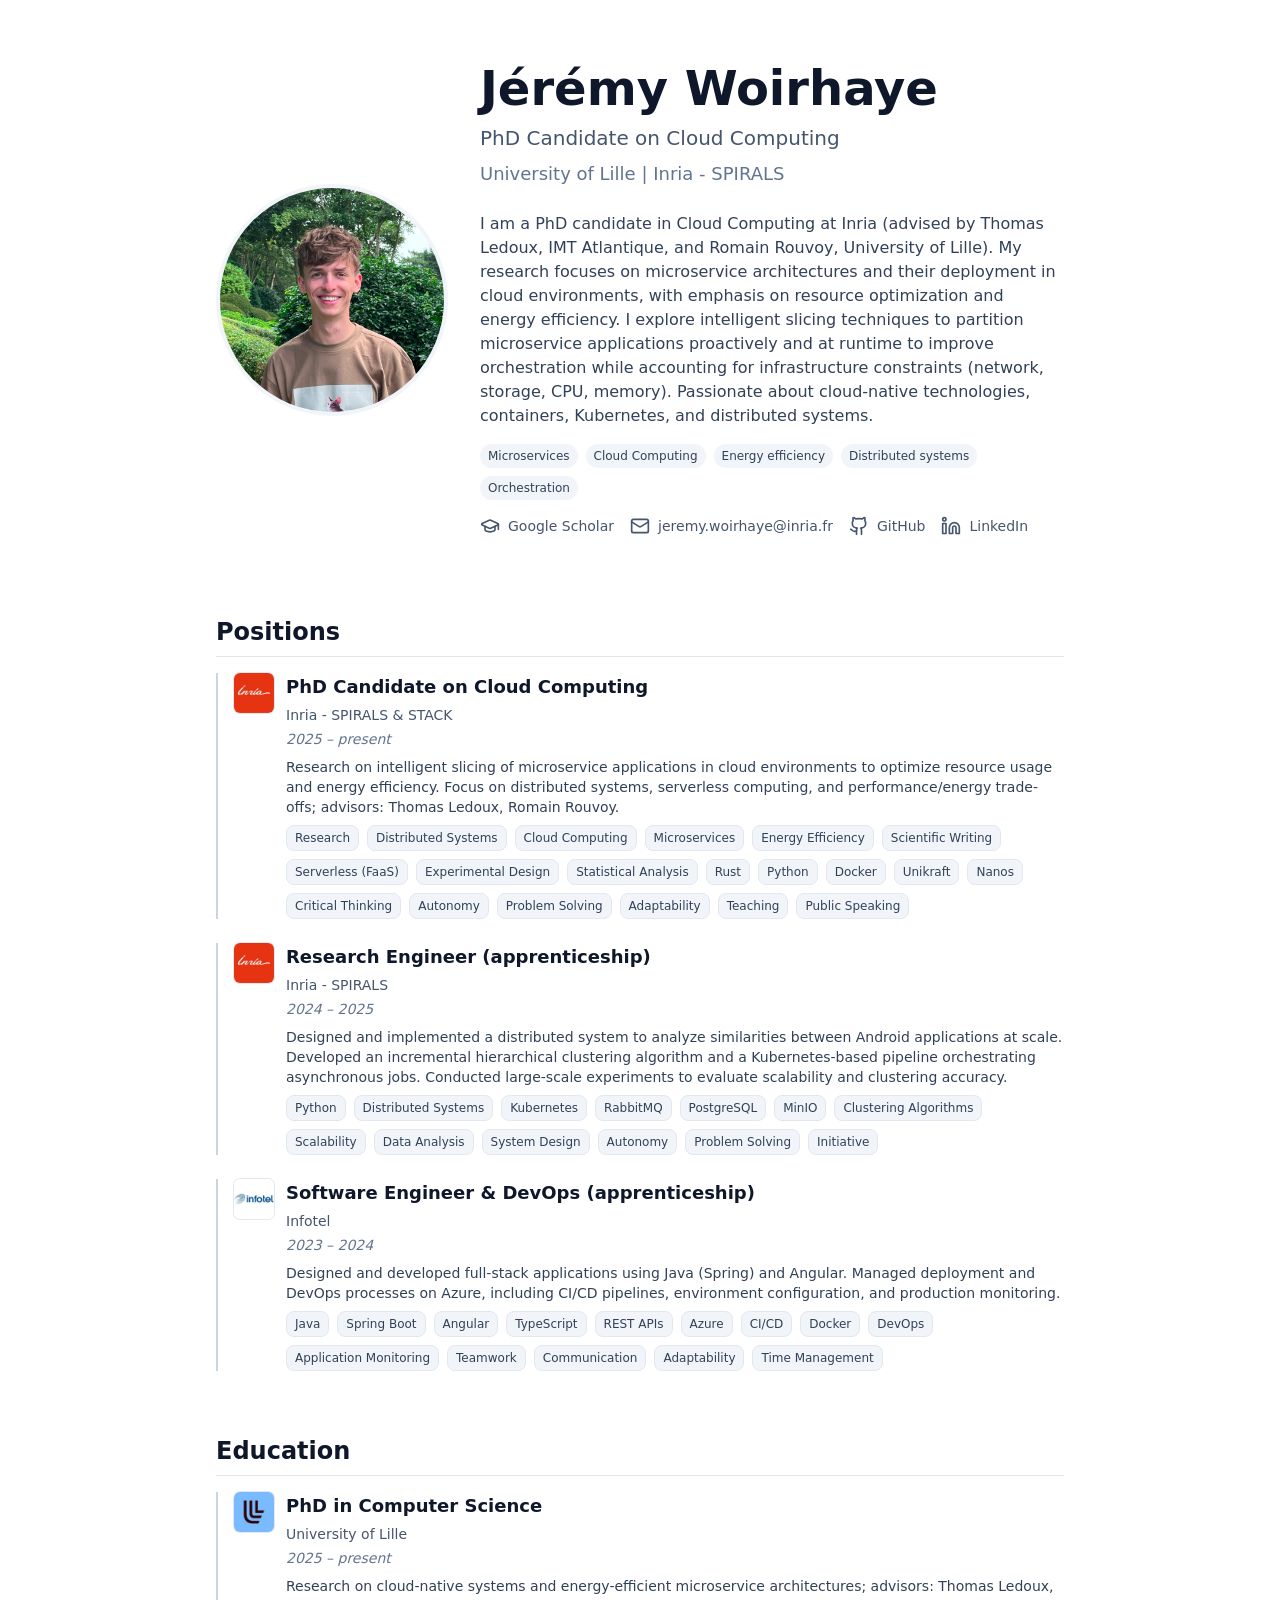
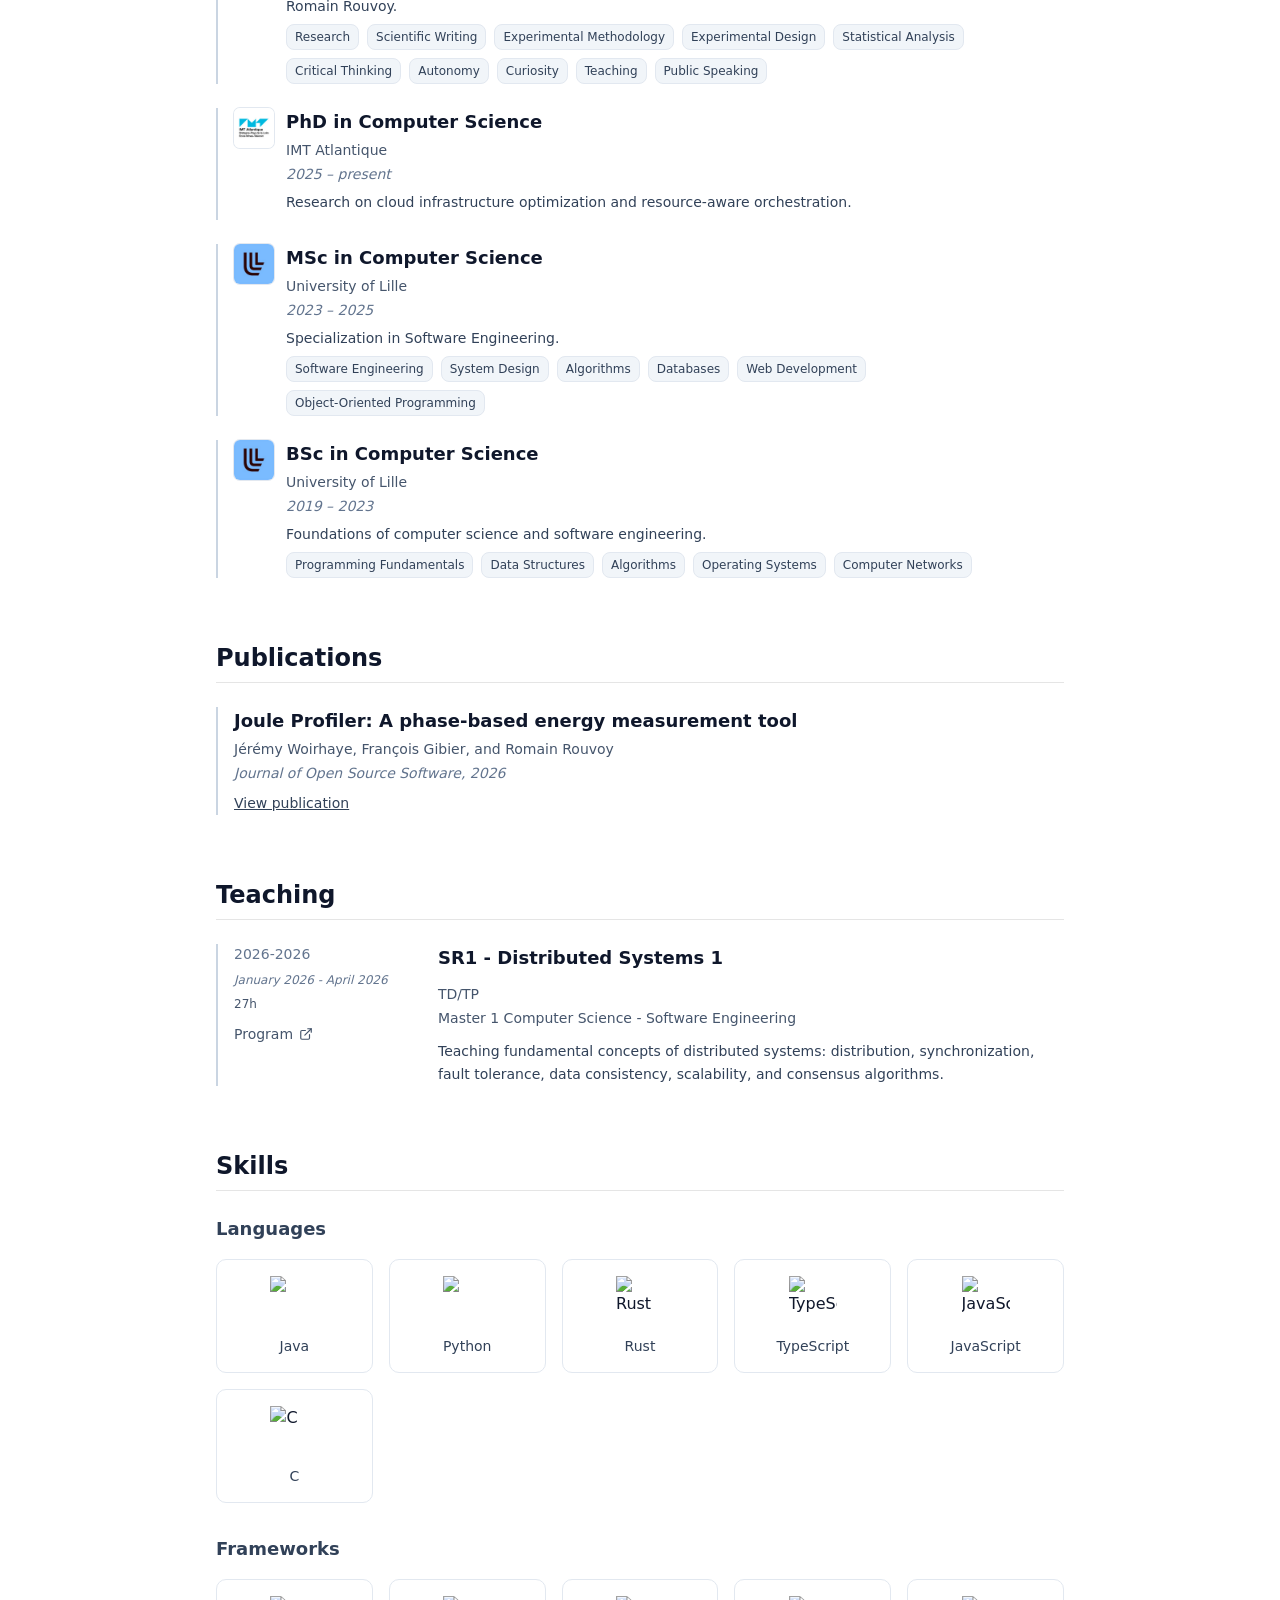
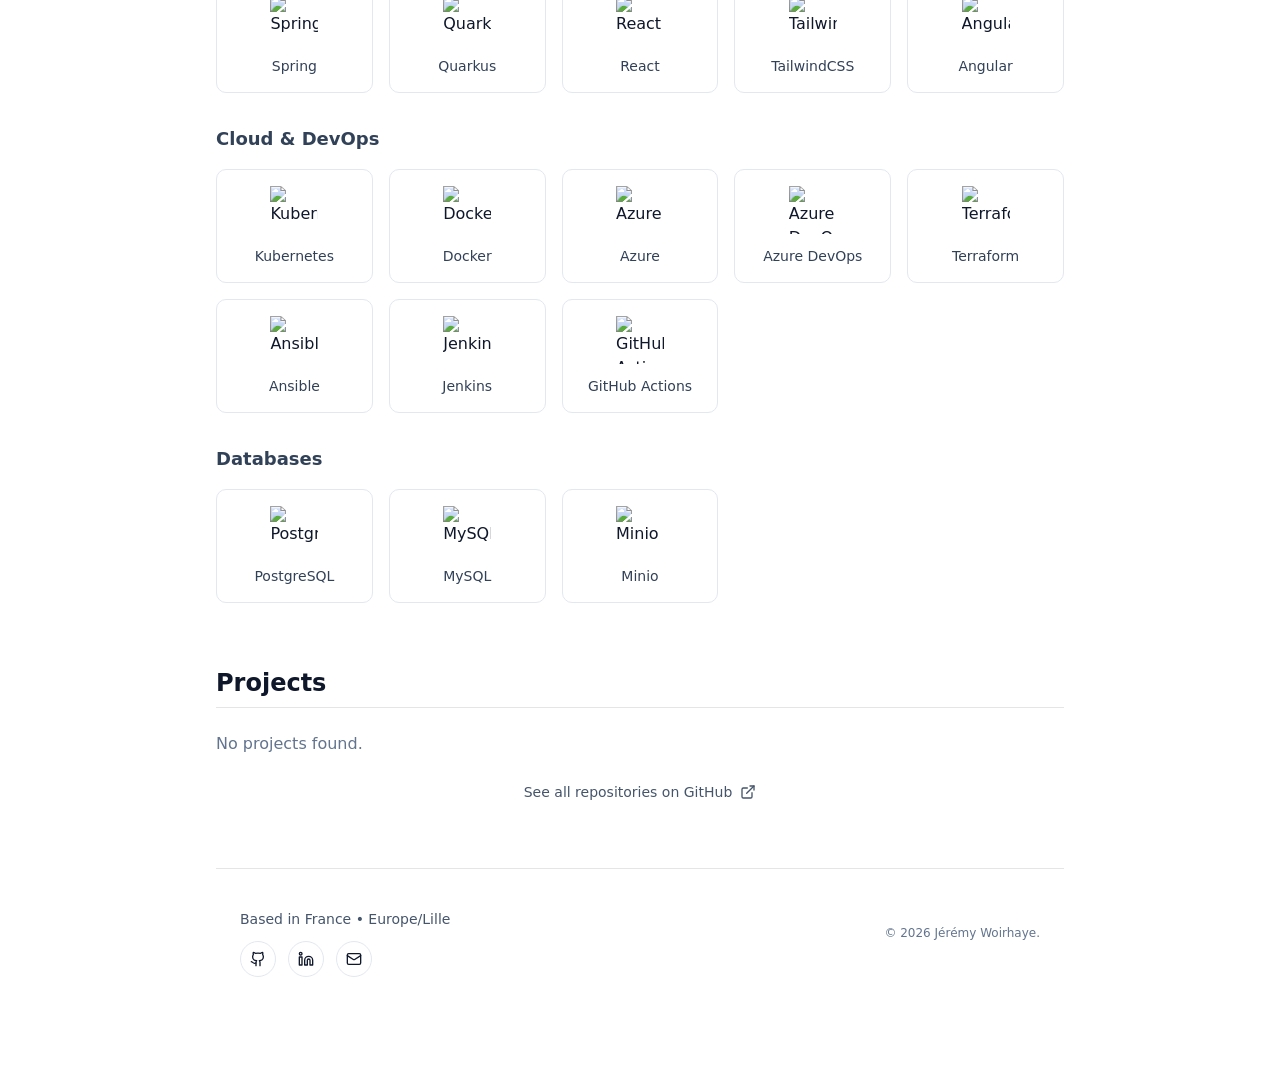
==== commit 9b404c29: "deploy: jwoirhaye/portfolio@78cac2ad14d244e6e950e7d86e4d4fd7e1edbc94" ====
--- a/index.html
+++ b/index.html
@@ -1 +1 @@
-<!DOCTYPE html><!--V9IDgE66FoWAOB_F3bdzr--><html lang="en"><head><meta charSet="utf-8"/><meta name="viewport" content="width=device-width, initial-scale=1"/><link rel="preload" as="image" href="/profile_picture.jpeg"/><link rel="stylesheet" href="/_next/static/chunks/9aedbc3c072c734b.css" data-precedence="next"/><link rel="preload" as="script" fetchPriority="low" href="/_next/static/chunks/708dfc0609e1343f.js"/><script src="/_next/static/chunks/6c1d949039ca8e4a.js" async=""></script><script src="/_next/static/chunks/ea7ab0dba7b47d7c.js" async=""></script><script src="/_next/static/chunks/turbopack-1f458f2a3e742dc1.js" async=""></script><script src="/_next/static/chunks/ff1a16fafef87110.js" async=""></script><script src="/_next/static/chunks/7dd66bdf8a7e5707.js" async=""></script><script src="/_next/static/chunks/d239e56481a4f831.js" async=""></script><title>Jérémy Woirhaye – PhD Candidate on Cloud Computing</title><meta name="description" content="I am a PhD candidate in Cloud Computing at Inria (advised by Thomas Ledoux, IMT Atlantique, and Romain Rouvoy, University of Lille). My research focuses on microservice architectures and their deployment in cloud environments, with emphasis on resource optimization and energy efficiency. I explore intelligent slicing techniques to partition microservice applications proactively and at runtime to improve orchestration while accounting for infrastructure constraints (network, storage, CPU, memory). Passionate about cloud-native technologies, containers, Kubernetes, and distributed systems."/><meta name="author" content="Jérémy Woirhaye"/><meta name="keywords" content="Microservices,Cloud Computing,Energy efficiency,Distributed systems,Orchestration"/><meta property="og:title" content="Jérémy Woirhaye – PhD Candidate on Cloud Computing"/><meta property="og:description" content="I am a PhD candidate in Cloud Computing at Inria (advised by Thomas Ledoux, IMT Atlantique, and Romain Rouvoy, University of Lille). My research focuses on microservice architectures and their deployment in cloud environments, with emphasis on resource optimization and energy efficiency. I explore intelligent slicing techniques to partition microservice applications proactively and at runtime to improve orchestration while accounting for infrastructure constraints (network, storage, CPU, memory). Passionate about cloud-native technologies, containers, Kubernetes, and distributed systems."/><meta property="og:type" content="website"/><meta name="twitter:card" content="summary"/><meta name="twitter:title" content="Jérémy Woirhaye – PhD Candidate on Cloud Computing"/><meta name="twitter:description" content="I am a PhD candidate in Cloud Computing at Inria (advised by Thomas Ledoux, IMT Atlantique, and Romain Rouvoy, University of Lille). My research focuses on microservice architectures and their deployment in cloud environments, with emphasis on resource optimization and energy efficiency. I explore intelligent slicing techniques to partition microservice applications proactively and at runtime to improve orchestration while accounting for infrastructure constraints (network, storage, CPU, memory). Passionate about cloud-native technologies, containers, Kubernetes, and distributed systems."/><link rel="icon" href="/favicon.ico?favicon.7bcbd2c5.ico" sizes="48x48" type="image/x-icon"/><script src="/_next/static/chunks/a6dad97d9634a72d.js" noModule=""></script></head><body><div hidden=""><!--$--><!--/$--></div><main class="min-h-screen bg-white text-slate-900"><script type="application/ld+json">{"@context":"https://schema.org","@type":"Person","name":"Jérémy Woirhaye","jobTitle":"PhD Candidate on Cloud Computing","affiliation":"University of Lille | Inria - SPIRALS","email":"jeremy.woirhaye@inria.fr","url":"https://jwoirhaye.com","sameAs":["https://github.com/jwoirhaye","https://www.linkedin.com/in/jérémy-woirhaye"]}</script><div class="max-w-4xl mx-auto px-4 sm:px-6 py-12 sm:py-16"><header class="mb-20"><div class="flex flex-col md:flex-row gap-8 items-center"><div class="flex-shrink-0 mx-auto md:mx-0"><img alt="Jérémy Woirhaye" width="232" height="232" decoding="async" data-nimg="1" class="rounded-full object-cover border-4 border-slate-100" style="color:transparent" src="/profile_picture.jpeg"/></div><div class="flex-1 text-center md:text-left"><h1 class="text-4xl md:text-5xl font-bold mb-3">Jérémy Woirhaye</h1><p class="text-lg md:text-xl text-slate-600 mb-2">PhD Candidate on Cloud Computing</p><p class="text-base md:text-lg text-slate-500 mb-6">University of Lille | Inria - SPIRALS</p><p class="text-slate-700 max-w-2xl mb-4">I am a PhD candidate in Cloud Computing at Inria (advised by Thomas Ledoux, IMT Atlantique, and Romain Rouvoy, University of Lille). My research focuses on microservice architectures and their deployment in cloud environments, with emphasis on resource optimization and energy efficiency. I explore intelligent slicing techniques to partition microservice applications proactively and at runtime to improve orchestration while accounting for infrastructure constraints (network, storage, CPU, memory). Passionate about cloud-native technologies, containers, Kubernetes, and distributed systems.</p><ul class="flex flex-wrap gap-2 mb-4"><li class="text-xs px-2 py-1 rounded-full bg-slate-100 text-slate-700">Microservices</li><li class="text-xs px-2 py-1 rounded-full bg-slate-100 text-slate-700">Cloud Computing</li><li class="text-xs px-2 py-1 rounded-full bg-slate-100 text-slate-700">Energy efficiency</li><li class="text-xs px-2 py-1 rounded-full bg-slate-100 text-slate-700">Distributed systems</li><li class="text-xs px-2 py-1 rounded-full bg-slate-100 text-slate-700">Orchestration</li></ul><div class="flex gap-4 items-center flex-wrap justify-center md:justify-start"><a href="mailto:jeremy.woirhaye@inria.fr" class="flex items-center gap-2 text-slate-600 hover:text-slate-900 transition"><svg xmlns="http://www.w3.org/2000/svg" width="24" height="24" viewBox="0 0 24 24" fill="none" stroke="currentColor" stroke-width="2" stroke-linecap="round" stroke-linejoin="round" class="lucide lucide-mail w-5 h-5" aria-hidden="true"><path d="m22 7-8.991 5.727a2 2 0 0 1-2.009 0L2 7"></path><rect x="2" y="4" width="20" height="16" rx="2"></rect></svg><span class="text-sm">jeremy.woirhaye@inria.fr</span></a><a href="https://github.com/jwoirhaye" target="_blank" rel="noopener noreferrer" class="flex items-center gap-2 text-slate-600 hover:text-slate-900 transition"><svg xmlns="http://www.w3.org/2000/svg" width="24" height="24" viewBox="0 0 24 24" fill="none" stroke="currentColor" stroke-width="2" stroke-linecap="round" stroke-linejoin="round" class="lucide lucide-github w-5 h-5" aria-hidden="true"><path d="M15 22v-4a4.8 4.8 0 0 0-1-3.5c3 0 6-2 6-5.5.08-1.25-.27-2.48-1-3.5.28-1.15.28-2.35 0-3.5 0 0-1 0-3 1.5-2.64-.5-5.36-.5-8 0C6 2 5 2 5 2c-.3 1.15-.3 2.35 0 3.5A5.403 5.403 0 0 0 4 9c0 3.5 3 5.5 6 5.5-.39.49-.68 1.05-.85 1.65-.17.6-.22 1.23-.15 1.85v4"></path><path d="M9 18c-4.51 2-5-2-7-2"></path></svg><span class="text-sm">GitHub</span></a><a href="https://www.linkedin.com/in/jérémy-woirhaye" target="_blank" rel="noopener noreferrer" class="flex items-center gap-2 text-slate-600 hover:text-slate-900 transition"><svg xmlns="http://www.w3.org/2000/svg" width="24" height="24" viewBox="0 0 24 24" fill="none" stroke="currentColor" stroke-width="2" stroke-linecap="round" stroke-linejoin="round" class="lucide lucide-linkedin w-5 h-5" aria-hidden="true"><path d="M16 8a6 6 0 0 1 6 6v7h-4v-7a2 2 0 0 0-2-2 2 2 0 0 0-2 2v7h-4v-7a6 6 0 0 1 6-6z"></path><rect width="4" height="12" x="2" y="9"></rect><circle cx="4" cy="4" r="2"></circle></svg><span class="text-sm">LinkedIn</span></a></div></div></div></header><section id="positions" class="mb-12 sm:mb-16"><h2 class="text-xl sm:text-2xl font-bold mb-4 border-b pb-2">Positions</h2><div class="space-y-6"><div class="border-l-2 border-slate-300 pl-4"><div class="flex items-start gap-3"><a href="https://www.inria.fr" target="_blank" rel="noopener noreferrer" class="flex-shrink-0"><img alt="Inria - SPIRALS &amp; STACK" loading="lazy" width="40" height="40" decoding="async" data-nimg="1" class="w-10 h-10 object-contain bg-white rounded-sm ring-1 ring-slate-200" style="color:transparent" src="/inria_logo.jpeg"/></a><div class="flex-1 min-w-0"><h3 class="font-semibold text-base sm:text-lg mb-1">PhD Candidate on Cloud Computing</h3><p class="text-slate-600 text-xs sm:text-sm mb-1">Inria - SPIRALS &amp; STACK</p><p class="text-slate-500 text-xs sm:text-sm italic mb-2">2025 – present</p><p class="text-slate-700 text-xs sm:text-sm mb-2">Research on intelligent slicing of microservice applications in cloud environments to optimize resource usage and energy efficiency. Focus on distributed systems, serverless computing, and performance/energy trade-offs; advisors: Thomas Ledoux, Romain Rouvoy.</p><div class="flex flex-wrap gap-2 mt-2"><span class="px-2 py-1 text-[10px] sm:text-xs font-medium bg-slate-100 text-slate-700 rounded-md border border-slate-200">Research</span><span class="px-2 py-1 text-[10px] sm:text-xs font-medium bg-slate-100 text-slate-700 rounded-md border border-slate-200">Distributed Systems</span><span class="px-2 py-1 text-[10px] sm:text-xs font-medium bg-slate-100 text-slate-700 rounded-md border border-slate-200">Cloud Computing</span><span class="px-2 py-1 text-[10px] sm:text-xs font-medium bg-slate-100 text-slate-700 rounded-md border border-slate-200">Microservices</span><span class="px-2 py-1 text-[10px] sm:text-xs font-medium bg-slate-100 text-slate-700 rounded-md border border-slate-200">Energy Efficiency</span><span class="px-2 py-1 text-[10px] sm:text-xs font-medium bg-slate-100 text-slate-700 rounded-md border border-slate-200">Scientific Writing</span><span class="px-2 py-1 text-[10px] sm:text-xs font-medium bg-slate-100 text-slate-700 rounded-md border border-slate-200">Serverless (FaaS)</span><span class="px-2 py-1 text-[10px] sm:text-xs font-medium bg-slate-100 text-slate-700 rounded-md border border-slate-200">Experimental Design</span><span class="px-2 py-1 text-[10px] sm:text-xs font-medium bg-slate-100 text-slate-700 rounded-md border border-slate-200">Statistical Analysis</span><span class="px-2 py-1 text-[10px] sm:text-xs font-medium bg-slate-100 text-slate-700 rounded-md border border-slate-200">Rust</span><span class="px-2 py-1 text-[10px] sm:text-xs font-medium bg-slate-100 text-slate-700 rounded-md border border-slate-200">Python</span><span class="px-2 py-1 text-[10px] sm:text-xs font-medium bg-slate-100 text-slate-700 rounded-md border border-slate-200">Docker</span><span class="px-2 py-1 text-[10px] sm:text-xs font-medium bg-slate-100 text-slate-700 rounded-md border border-slate-200">Unikraft</span><span class="px-2 py-1 text-[10px] sm:text-xs font-medium bg-slate-100 text-slate-700 rounded-md border border-slate-200">Nanos</span><span class="px-2 py-1 text-[10px] sm:text-xs font-medium bg-slate-100 text-slate-700 rounded-md border border-slate-200">Critical Thinking</span><span class="px-2 py-1 text-[10px] sm:text-xs font-medium bg-slate-100 text-slate-700 rounded-md border border-slate-200">Autonomy</span><span class="px-2 py-1 text-[10px] sm:text-xs font-medium bg-slate-100 text-slate-700 rounded-md border border-slate-200">Problem Solving</span><span class="px-2 py-1 text-[10px] sm:text-xs font-medium bg-slate-100 text-slate-700 rounded-md border border-slate-200">Adaptability</span><span class="px-2 py-1 text-[10px] sm:text-xs font-medium bg-slate-100 text-slate-700 rounded-md border border-slate-200">Teaching</span><span class="px-2 py-1 text-[10px] sm:text-xs font-medium bg-slate-100 text-slate-700 rounded-md border border-slate-200">Public Speaking</span></div></div></div></div><div class="border-l-2 border-slate-300 pl-4"><div class="flex items-start gap-3"><a href="https://www.inria.fr" target="_blank" rel="noopener noreferrer" class="flex-shrink-0"><img alt="Inria - SPIRALS" loading="lazy" width="40" height="40" decoding="async" data-nimg="1" class="w-10 h-10 object-contain bg-white rounded-sm ring-1 ring-slate-200" style="color:transparent" src="/inria_logo.jpeg"/></a><div class="flex-1 min-w-0"><h3 class="font-semibold text-base sm:text-lg mb-1">Research Engineer (apprenticeship)</h3><p class="text-slate-600 text-xs sm:text-sm mb-1">Inria - SPIRALS</p><p class="text-slate-500 text-xs sm:text-sm italic mb-2">2024 – 2025</p><p class="text-slate-700 text-xs sm:text-sm mb-2">Designed and implemented a distributed system to analyze similarities between Android applications at scale. Developed an incremental hierarchical clustering algorithm and a Kubernetes-based pipeline orchestrating asynchronous jobs. Conducted large-scale experiments to evaluate scalability and clustering accuracy.</p><div class="flex flex-wrap gap-2 mt-2"><span class="px-2 py-1 text-[10px] sm:text-xs font-medium bg-slate-100 text-slate-700 rounded-md border border-slate-200">Python</span><span class="px-2 py-1 text-[10px] sm:text-xs font-medium bg-slate-100 text-slate-700 rounded-md border border-slate-200">Distributed Systems</span><span class="px-2 py-1 text-[10px] sm:text-xs font-medium bg-slate-100 text-slate-700 rounded-md border border-slate-200">Kubernetes</span><span class="px-2 py-1 text-[10px] sm:text-xs font-medium bg-slate-100 text-slate-700 rounded-md border border-slate-200">RabbitMQ</span><span class="px-2 py-1 text-[10px] sm:text-xs font-medium bg-slate-100 text-slate-700 rounded-md border border-slate-200">PostgreSQL</span><span class="px-2 py-1 text-[10px] sm:text-xs font-medium bg-slate-100 text-slate-700 rounded-md border border-slate-200">MinIO</span><span class="px-2 py-1 text-[10px] sm:text-xs font-medium bg-slate-100 text-slate-700 rounded-md border border-slate-200">Clustering Algorithms</span><span class="px-2 py-1 text-[10px] sm:text-xs font-medium bg-slate-100 text-slate-700 rounded-md border border-slate-200">Scalability</span><span class="px-2 py-1 text-[10px] sm:text-xs font-medium bg-slate-100 text-slate-700 rounded-md border border-slate-200">Data Analysis</span><span class="px-2 py-1 text-[10px] sm:text-xs font-medium bg-slate-100 text-slate-700 rounded-md border border-slate-200">System Design</span><span class="px-2 py-1 text-[10px] sm:text-xs font-medium bg-slate-100 text-slate-700 rounded-md border border-slate-200">Autonomy</span><span class="px-2 py-1 text-[10px] sm:text-xs font-medium bg-slate-100 text-slate-700 rounded-md border border-slate-200">Problem Solving</span><span class="px-2 py-1 text-[10px] sm:text-xs font-medium bg-slate-100 text-slate-700 rounded-md border border-slate-200">Initiative</span></div></div></div></div><div class="border-l-2 border-slate-300 pl-4"><div class="flex items-start gap-3"><a href="https://infotel.com/" target="_blank" rel="noopener noreferrer" class="flex-shrink-0"><img alt="Infotel" loading="lazy" width="40" height="40" decoding="async" data-nimg="1" class="w-10 h-10 object-contain bg-white rounded-sm ring-1 ring-slate-200" style="color:transparent" src="/infotel_logo.jpeg"/></a><div class="flex-1 min-w-0"><h3 class="font-semibold text-base sm:text-lg mb-1">Software Engineer &amp; DevOps (apprenticeship)</h3><p class="text-slate-600 text-xs sm:text-sm mb-1">Infotel</p><p class="text-slate-500 text-xs sm:text-sm italic mb-2">2023 – 2024</p><p class="text-slate-700 text-xs sm:text-sm mb-2">Designed and developed full-stack applications using Java (Spring) and Angular. Managed deployment and DevOps processes on Azure, including CI/CD pipelines, environment configuration, and production monitoring.</p><div class="flex flex-wrap gap-2 mt-2"><span class="px-2 py-1 text-[10px] sm:text-xs font-medium bg-slate-100 text-slate-700 rounded-md border border-slate-200">Java</span><span class="px-2 py-1 text-[10px] sm:text-xs font-medium bg-slate-100 text-slate-700 rounded-md border border-slate-200">Spring Boot</span><span class="px-2 py-1 text-[10px] sm:text-xs font-medium bg-slate-100 text-slate-700 rounded-md border border-slate-200">Angular</span><span class="px-2 py-1 text-[10px] sm:text-xs font-medium bg-slate-100 text-slate-700 rounded-md border border-slate-200">TypeScript</span><span class="px-2 py-1 text-[10px] sm:text-xs font-medium bg-slate-100 text-slate-700 rounded-md border border-slate-200">REST APIs</span><span class="px-2 py-1 text-[10px] sm:text-xs font-medium bg-slate-100 text-slate-700 rounded-md border border-slate-200">Azure</span><span class="px-2 py-1 text-[10px] sm:text-xs font-medium bg-slate-100 text-slate-700 rounded-md border border-slate-200">CI/CD</span><span class="px-2 py-1 text-[10px] sm:text-xs font-medium bg-slate-100 text-slate-700 rounded-md border border-slate-200">Docker</span><span class="px-2 py-1 text-[10px] sm:text-xs font-medium bg-slate-100 text-slate-700 rounded-md border border-slate-200">DevOps</span><span class="px-2 py-1 text-[10px] sm:text-xs font-medium bg-slate-100 text-slate-700 rounded-md border border-slate-200">Application Monitoring</span><span class="px-2 py-1 text-[10px] sm:text-xs font-medium bg-slate-100 text-slate-700 rounded-md border border-slate-200">Teamwork</span><span class="px-2 py-1 text-[10px] sm:text-xs font-medium bg-slate-100 text-slate-700 rounded-md border border-slate-200">Communication</span><span class="px-2 py-1 text-[10px] sm:text-xs font-medium bg-slate-100 text-slate-700 rounded-md border border-slate-200">Adaptability</span><span class="px-2 py-1 text-[10px] sm:text-xs font-medium bg-slate-100 text-slate-700 rounded-md border border-slate-200">Time Management</span></div></div></div></div></div></section><section id="education" class="mb-12 sm:mb-16"><h2 class="text-xl sm:text-2xl font-bold mb-4 border-b pb-2">Education</h2><div class="space-y-6"><div class="border-l-2 border-slate-300 pl-4"><div class="flex items-start gap-3"><a href="https://www.univ-lille.fr" target="_blank" rel="noopener noreferrer" class="flex-shrink-0"><img alt="University of Lille" loading="lazy" width="40" height="40" decoding="async" data-nimg="1" class="w-10 h-10 object-contain bg-white rounded-sm ring-1 ring-slate-200" style="color:transparent" src="/universite_de_lille_logo.jpeg"/></a><div class="flex-1 min-w-0"><h3 class="font-semibold text-base sm:text-lg mb-1">PhD in Computer Science</h3><p class="text-slate-600 text-xs sm:text-sm mb-1">University of Lille</p><p class="text-slate-500 text-xs sm:text-sm italic mb-2">2025 – present</p><p class="text-slate-700 text-xs sm:text-sm mb-2">Research on cloud-native systems and energy-efficient microservice architectures; advisors: Thomas Ledoux, Romain Rouvoy.</p><div class="flex flex-wrap gap-2 mt-2"><span class="px-2 py-1 text-[10px] sm:text-xs font-medium bg-slate-100 text-slate-700 rounded-md border border-slate-200">Research</span><span class="px-2 py-1 text-[10px] sm:text-xs font-medium bg-slate-100 text-slate-700 rounded-md border border-slate-200">Scientific Writing</span><span class="px-2 py-1 text-[10px] sm:text-xs font-medium bg-slate-100 text-slate-700 rounded-md border border-slate-200">Experimental Methodology</span><span class="px-2 py-1 text-[10px] sm:text-xs font-medium bg-slate-100 text-slate-700 rounded-md border border-slate-200">Experimental Design</span><span class="px-2 py-1 text-[10px] sm:text-xs font-medium bg-slate-100 text-slate-700 rounded-md border border-slate-200">Statistical Analysis</span><span class="px-2 py-1 text-[10px] sm:text-xs font-medium bg-slate-100 text-slate-700 rounded-md border border-slate-200">Critical Thinking</span><span class="px-2 py-1 text-[10px] sm:text-xs font-medium bg-slate-100 text-slate-700 rounded-md border border-slate-200">Autonomy</span><span class="px-2 py-1 text-[10px] sm:text-xs font-medium bg-slate-100 text-slate-700 rounded-md border border-slate-200">Curiosity</span><span class="px-2 py-1 text-[10px] sm:text-xs font-medium bg-slate-100 text-slate-700 rounded-md border border-slate-200">Teaching</span><span class="px-2 py-1 text-[10px] sm:text-xs font-medium bg-slate-100 text-slate-700 rounded-md border border-slate-200">Public Speaking</span></div></div></div></div><div class="border-l-2 border-slate-300 pl-4"><div class="flex items-start gap-3"><a href="https://www.imt-atlantique.fr" target="_blank" rel="noopener noreferrer" class="flex-shrink-0"><img alt="IMT Atlantique" loading="lazy" width="40" height="40" decoding="async" data-nimg="1" class="w-10 h-10 object-contain bg-white rounded-sm ring-1 ring-slate-200" style="color:transparent" src="/imt_atlantique_logo.jpeg"/></a><div class="flex-1 min-w-0"><h3 class="font-semibold text-base sm:text-lg mb-1">PhD in Computer Science</h3><p class="text-slate-600 text-xs sm:text-sm mb-1">IMT Atlantique</p><p class="text-slate-500 text-xs sm:text-sm italic mb-2">2025 – present</p><p class="text-slate-700 text-xs sm:text-sm mb-2">Research on cloud infrastructure optimization and resource-aware orchestration.</p></div></div></div><div class="border-l-2 border-slate-300 pl-4"><div class="flex items-start gap-3"><a href="https://www.univ-lille.fr" target="_blank" rel="noopener noreferrer" class="flex-shrink-0"><img alt="University of Lille" loading="lazy" width="40" height="40" decoding="async" data-nimg="1" class="w-10 h-10 object-contain bg-white rounded-sm ring-1 ring-slate-200" style="color:transparent" src="/universite_de_lille_logo.jpeg"/></a><div class="flex-1 min-w-0"><h3 class="font-semibold text-base sm:text-lg mb-1">MSc in Computer Science</h3><p class="text-slate-600 text-xs sm:text-sm mb-1">University of Lille</p><p class="text-slate-500 text-xs sm:text-sm italic mb-2">2023 – 2025</p><p class="text-slate-700 text-xs sm:text-sm mb-2">Specialization in Software Engineering.</p><div class="flex flex-wrap gap-2 mt-2"><span class="px-2 py-1 text-[10px] sm:text-xs font-medium bg-slate-100 text-slate-700 rounded-md border border-slate-200">Software Engineering</span><span class="px-2 py-1 text-[10px] sm:text-xs font-medium bg-slate-100 text-slate-700 rounded-md border border-slate-200">System Design</span><span class="px-2 py-1 text-[10px] sm:text-xs font-medium bg-slate-100 text-slate-700 rounded-md border border-slate-200">Algorithms</span><span class="px-2 py-1 text-[10px] sm:text-xs font-medium bg-slate-100 text-slate-700 rounded-md border border-slate-200">Databases</span><span class="px-2 py-1 text-[10px] sm:text-xs font-medium bg-slate-100 text-slate-700 rounded-md border border-slate-200">Web Development</span><span class="px-2 py-1 text-[10px] sm:text-xs font-medium bg-slate-100 text-slate-700 rounded-md border border-slate-200">Object-Oriented Programming</span></div></div></div></div><div class="border-l-2 border-slate-300 pl-4"><div class="flex items-start gap-3"><a href="https://www.univ-lille.fr" target="_blank" rel="noopener noreferrer" class="flex-shrink-0"><img alt="University of Lille" loading="lazy" width="40" height="40" decoding="async" data-nimg="1" class="w-10 h-10 object-contain bg-white rounded-sm ring-1 ring-slate-200" style="color:transparent" src="/universite_de_lille_logo.jpeg"/></a><div class="flex-1 min-w-0"><h3 class="font-semibold text-base sm:text-lg mb-1">BSc in Computer Science</h3><p class="text-slate-600 text-xs sm:text-sm mb-1">University of Lille</p><p class="text-slate-500 text-xs sm:text-sm italic mb-2">2019 – 2023</p><p class="text-slate-700 text-xs sm:text-sm mb-2">Foundations of computer science and software engineering.</p><div class="flex flex-wrap gap-2 mt-2"><span class="px-2 py-1 text-[10px] sm:text-xs font-medium bg-slate-100 text-slate-700 rounded-md border border-slate-200">Programming Fundamentals</span><span class="px-2 py-1 text-[10px] sm:text-xs font-medium bg-slate-100 text-slate-700 rounded-md border border-slate-200">Data Structures</span><span class="px-2 py-1 text-[10px] sm:text-xs font-medium bg-slate-100 text-slate-700 rounded-md border border-slate-200">Algorithms</span><span class="px-2 py-1 text-[10px] sm:text-xs font-medium bg-slate-100 text-slate-700 rounded-md border border-slate-200">Operating Systems</span><span class="px-2 py-1 text-[10px] sm:text-xs font-medium bg-slate-100 text-slate-700 rounded-md border border-slate-200">Computer Networks</span></div></div></div></div></div></section><section id="publications" class="mb-12 sm:mb-16"><h2 class="text-xl sm:text-2xl font-bold mb-6 border-b pb-2">Publications</h2><div class="text-slate-500">No publications yet.</div></section><section id="teaching" class="mb-12 sm:mb-16"><h2 class="text-xl sm:text-2xl font-bold mb-6 border-b pb-2">Teaching</h2><div class="space-y-8"><div class="border-l-2 border-slate-300 pl-4"><div class="grid grid-cols-1 sm:grid-cols-[180px_1fr] gap-4 sm:gap-6"><div class="space-y-2"><p class="text-slate-500 text-xs sm:text-sm font-medium">2026-2026</p><p class="text-slate-500 text-xs italic">January 2026 - April 2026</p><div class="space-y-1 text-xs text-slate-600"><p>27h</p></div><div class="flex flex-wrap gap-4 text-xs sm:text-sm pt-1"><a href="https://www.fil.univ-lille.fr/portail/index.php?dipl=MInfo&amp;sem=GL&amp;ue=SR1&amp;label=Programme" target="_blank" rel="noopener noreferrer" class="text-slate-600 hover:text-slate-900 transition inline-flex items-center gap-1.5">Program <svg xmlns="http://www.w3.org/2000/svg" width="24" height="24" viewBox="0 0 24 24" fill="none" stroke="currentColor" stroke-width="2" stroke-linecap="round" stroke-linejoin="round" class="lucide lucide-external-link w-3.5 h-3.5" aria-hidden="true"><path d="M15 3h6v6"></path><path d="M10 14 21 3"></path><path d="M18 13v6a2 2 0 0 1-2 2H5a2 2 0 0 1-2-2V8a2 2 0 0 1 2-2h6"></path></svg></a></div></div><div class="space-y-3"><h3 class="font-semibold text-base sm:text-lg">SR1 - Distributed Systems 1</h3><div class="space-y-1"><p class="text-slate-600 text-xs sm:text-sm">TD/TP</p><p class="text-slate-600 text-xs sm:text-sm">Master 1 Computer Science - Software Engineering</p></div><p class="text-slate-700 text-xs sm:text-sm leading-relaxed">Teaching fundamental concepts of distributed systems: distribution, synchronization, fault tolerance, data consistency, scalability, and consensus algorithms.</p></div></div></div></div></section><section id="skills" class="mb-12 sm:mb-16"><h2 class="text-xl sm:text-2xl font-bold mb-6 border-b pb-2">Skills</h2><div class="space-y-8"><div><h3 class="text-lg font-semibold mb-4 text-slate-700">Languages</h3><div class="grid grid-cols-2 sm:grid-cols-3 md:grid-cols-4 lg:grid-cols-5 gap-4"><div class="flex flex-col items-center justify-center p-4 rounded-lg border border-slate-200 bg-white hover:shadow-md hover:border-slate-300 transition-all duration-200 group"><div class="w-12 h-12 mb-3 flex items-center justify-center"><img alt="Java" loading="lazy" width="48" height="48" decoding="async" data-nimg="1" class="object-contain group-hover:scale-110 transition-transform duration-200" style="color:transparent" src="https://cdn.jsdelivr.net/gh/devicons/devicon/icons/java/java-original.svg"/></div><span class="text-xs sm:text-sm font-medium text-slate-700 text-center">Java</span></div><div class="flex flex-col items-center justify-center p-4 rounded-lg border border-slate-200 bg-white hover:shadow-md hover:border-slate-300 transition-all duration-200 group"><div class="w-12 h-12 mb-3 flex items-center justify-center"><img alt="Python" loading="lazy" width="48" height="48" decoding="async" data-nimg="1" class="object-contain group-hover:scale-110 transition-transform duration-200" style="color:transparent" src="https://cdn.jsdelivr.net/gh/devicons/devicon/icons/python/python-original.svg"/></div><span class="text-xs sm:text-sm font-medium text-slate-700 text-center">Python</span></div><div class="flex flex-col items-center justify-center p-4 rounded-lg border border-slate-200 bg-white hover:shadow-md hover:border-slate-300 transition-all duration-200 group"><div class="w-12 h-12 mb-3 flex items-center justify-center"><img alt="Rust" loading="lazy" width="48" height="48" decoding="async" data-nimg="1" class="object-contain group-hover:scale-110 transition-transform duration-200" style="color:transparent" src="https://cdn.jsdelivr.net/gh/devicons/devicon/icons/rust/rust-original.svg"/></div><span class="text-xs sm:text-sm font-medium text-slate-700 text-center">Rust</span></div><div class="flex flex-col items-center justify-center p-4 rounded-lg border border-slate-200 bg-white hover:shadow-md hover:border-slate-300 transition-all duration-200 group"><div class="w-12 h-12 mb-3 flex items-center justify-center"><img alt="TypeScript" loading="lazy" width="48" height="48" decoding="async" data-nimg="1" class="object-contain group-hover:scale-110 transition-transform duration-200" style="color:transparent" src="https://cdn.jsdelivr.net/gh/devicons/devicon/icons/typescript/typescript-original.svg"/></div><span class="text-xs sm:text-sm font-medium text-slate-700 text-center">TypeScript</span></div><div class="flex flex-col items-center justify-center p-4 rounded-lg border border-slate-200 bg-white hover:shadow-md hover:border-slate-300 transition-all duration-200 group"><div class="w-12 h-12 mb-3 flex items-center justify-center"><img alt="JavaScript" loading="lazy" width="48" height="48" decoding="async" data-nimg="1" class="object-contain group-hover:scale-110 transition-transform duration-200" style="color:transparent" src="https://cdn.jsdelivr.net/gh/devicons/devicon/icons/javascript/javascript-original.svg"/></div><span class="text-xs sm:text-sm font-medium text-slate-700 text-center">JavaScript</span></div><div class="flex flex-col items-center justify-center p-4 rounded-lg border border-slate-200 bg-white hover:shadow-md hover:border-slate-300 transition-all duration-200 group"><div class="w-12 h-12 mb-3 flex items-center justify-center"><img alt="C" loading="lazy" width="48" height="48" decoding="async" data-nimg="1" class="object-contain group-hover:scale-110 transition-transform duration-200" style="color:transparent" src="https://cdn.jsdelivr.net/gh/devicons/devicon/icons/c/c-original.svg"/></div><span class="text-xs sm:text-sm font-medium text-slate-700 text-center">C</span></div></div></div><div><h3 class="text-lg font-semibold mb-4 text-slate-700">Frameworks</h3><div class="grid grid-cols-2 sm:grid-cols-3 md:grid-cols-4 lg:grid-cols-5 gap-4"><div class="flex flex-col items-center justify-center p-4 rounded-lg border border-slate-200 bg-white hover:shadow-md hover:border-slate-300 transition-all duration-200 group"><div class="w-12 h-12 mb-3 flex items-center justify-center"><img alt="Spring" loading="lazy" width="48" height="48" decoding="async" data-nimg="1" class="object-contain group-hover:scale-110 transition-transform duration-200" style="color:transparent" src="https://cdn.jsdelivr.net/gh/devicons/devicon/icons/spring/spring-original.svg"/></div><span class="text-xs sm:text-sm font-medium text-slate-700 text-center">Spring</span></div><div class="flex flex-col items-center justify-center p-4 rounded-lg border border-slate-200 bg-white hover:shadow-md hover:border-slate-300 transition-all duration-200 group"><div class="w-12 h-12 mb-3 flex items-center justify-center"><img alt="Quarkus" loading="lazy" width="48" height="48" decoding="async" data-nimg="1" class="object-contain group-hover:scale-110 transition-transform duration-200" style="color:transparent" src="https://design.jboss.org/quarkus/logo/final/SVG/quarkus_icon_rgb_default.svg"/></div><span class="text-xs sm:text-sm font-medium text-slate-700 text-center">Quarkus</span></div><div class="flex flex-col items-center justify-center p-4 rounded-lg border border-slate-200 bg-white hover:shadow-md hover:border-slate-300 transition-all duration-200 group"><div class="w-12 h-12 mb-3 flex items-center justify-center"><img alt="React" loading="lazy" width="48" height="48" decoding="async" data-nimg="1" class="object-contain group-hover:scale-110 transition-transform duration-200" style="color:transparent" src="https://cdn.jsdelivr.net/gh/devicons/devicon/icons/react/react-original.svg"/></div><span class="text-xs sm:text-sm font-medium text-slate-700 text-center">React</span></div><div class="flex flex-col items-center justify-center p-4 rounded-lg border border-slate-200 bg-white hover:shadow-md hover:border-slate-300 transition-all duration-200 group"><div class="w-12 h-12 mb-3 flex items-center justify-center"><img alt="TailwindCSS" loading="lazy" width="48" height="48" decoding="async" data-nimg="1" class="object-contain group-hover:scale-110 transition-transform duration-200" style="color:transparent" src="https://cdn.jsdelivr.net/gh/devicons/devicon/icons/tailwindcss/tailwindcss-original.svg"/></div><span class="text-xs sm:text-sm font-medium text-slate-700 text-center">TailwindCSS</span></div><div class="flex flex-col items-center justify-center p-4 rounded-lg border border-slate-200 bg-white hover:shadow-md hover:border-slate-300 transition-all duration-200 group"><div class="w-12 h-12 mb-3 flex items-center justify-center"><img alt="Angular" loading="lazy" width="48" height="48" decoding="async" data-nimg="1" class="object-contain group-hover:scale-110 transition-transform duration-200" style="color:transparent" src="https://cdn.jsdelivr.net/gh/devicons/devicon/icons/angular/angular-original.svg"/></div><span class="text-xs sm:text-sm font-medium text-slate-700 text-center">Angular</span></div></div></div><div><h3 class="text-lg font-semibold mb-4 text-slate-700">Cloud &amp; DevOps</h3><div class="grid grid-cols-2 sm:grid-cols-3 md:grid-cols-4 lg:grid-cols-5 gap-4"><div class="flex flex-col items-center justify-center p-4 rounded-lg border border-slate-200 bg-white hover:shadow-md hover:border-slate-300 transition-all duration-200 group"><div class="w-12 h-12 mb-3 flex items-center justify-center"><img alt="Kubernetes" loading="lazy" width="48" height="48" decoding="async" data-nimg="1" class="object-contain group-hover:scale-110 transition-transform duration-200" style="color:transparent" src="https://cdn.jsdelivr.net/gh/devicons/devicon/icons/kubernetes/kubernetes-plain.svg"/></div><span class="text-xs sm:text-sm font-medium text-slate-700 text-center">Kubernetes</span></div><div class="flex flex-col items-center justify-center p-4 rounded-lg border border-slate-200 bg-white hover:shadow-md hover:border-slate-300 transition-all duration-200 group"><div class="w-12 h-12 mb-3 flex items-center justify-center"><img alt="Docker" loading="lazy" width="48" height="48" decoding="async" data-nimg="1" class="object-contain group-hover:scale-110 transition-transform duration-200" style="color:transparent" src="https://cdn.jsdelivr.net/gh/devicons/devicon/icons/docker/docker-original.svg"/></div><span class="text-xs sm:text-sm font-medium text-slate-700 text-center">Docker</span></div><div class="flex flex-col items-center justify-center p-4 rounded-lg border border-slate-200 bg-white hover:shadow-md hover:border-slate-300 transition-all duration-200 group"><div class="w-12 h-12 mb-3 flex items-center justify-center"><img alt="Azure" loading="lazy" width="48" height="48" decoding="async" data-nimg="1" class="object-contain group-hover:scale-110 transition-transform duration-200" style="color:transparent" src="https://cdn.jsdelivr.net/gh/devicons/devicon/icons/azure/azure-original.svg"/></div><span class="text-xs sm:text-sm font-medium text-slate-700 text-center">Azure</span></div><div class="flex flex-col items-center justify-center p-4 rounded-lg border border-slate-200 bg-white hover:shadow-md hover:border-slate-300 transition-all duration-200 group"><div class="w-12 h-12 mb-3 flex items-center justify-center"><img alt="Azure DevOps" loading="lazy" width="48" height="48" decoding="async" data-nimg="1" class="object-contain group-hover:scale-110 transition-transform duration-200" style="color:transparent" src="https://cdn.jsdelivr.net/gh/devicons/devicon/icons/azuredevops/azuredevops-original.svg"/></div><span class="text-xs sm:text-sm font-medium text-slate-700 text-center">Azure DevOps</span></div><div class="flex flex-col items-center justify-center p-4 rounded-lg border border-slate-200 bg-white hover:shadow-md hover:border-slate-300 transition-all duration-200 group"><div class="w-12 h-12 mb-3 flex items-center justify-center"><img alt="Terraform" loading="lazy" width="48" height="48" decoding="async" data-nimg="1" class="object-contain group-hover:scale-110 transition-transform duration-200" style="color:transparent" src="https://cdn.jsdelivr.net/gh/devicons/devicon/icons/terraform/terraform-original.svg"/></div><span class="text-xs sm:text-sm font-medium text-slate-700 text-center">Terraform</span></div><div class="flex flex-col items-center justify-center p-4 rounded-lg border border-slate-200 bg-white hover:shadow-md hover:border-slate-300 transition-all duration-200 group"><div class="w-12 h-12 mb-3 flex items-center justify-center"><img alt="Ansible" loading="lazy" width="48" height="48" decoding="async" data-nimg="1" class="object-contain group-hover:scale-110 transition-transform duration-200" style="color:transparent" src="https://cdn.jsdelivr.net/gh/devicons/devicon/icons/ansible/ansible-original.svg"/></div><span class="text-xs sm:text-sm font-medium text-slate-700 text-center">Ansible</span></div><div class="flex flex-col items-center justify-center p-4 rounded-lg border border-slate-200 bg-white hover:shadow-md hover:border-slate-300 transition-all duration-200 group"><div class="w-12 h-12 mb-3 flex items-center justify-center"><img alt="Jenkins" loading="lazy" width="48" height="48" decoding="async" data-nimg="1" class="object-contain group-hover:scale-110 transition-transform duration-200" style="color:transparent" src="https://cdn.jsdelivr.net/gh/devicons/devicon/icons/jenkins/jenkins-original.svg"/></div><span class="text-xs sm:text-sm font-medium text-slate-700 text-center">Jenkins</span></div><div class="flex flex-col items-center justify-center p-4 rounded-lg border border-slate-200 bg-white hover:shadow-md hover:border-slate-300 transition-all duration-200 group"><div class="w-12 h-12 mb-3 flex items-center justify-center"><img alt="GitHub Actions" loading="lazy" width="48" height="48" decoding="async" data-nimg="1" class="object-contain group-hover:scale-110 transition-transform duration-200" style="color:transparent" src="https://cdn.jsdelivr.net/gh/devicons/devicon/icons/github/github-original.svg"/></div><span class="text-xs sm:text-sm font-medium text-slate-700 text-center">GitHub Actions</span></div></div></div><div><h3 class="text-lg font-semibold mb-4 text-slate-700">Databases</h3><div class="grid grid-cols-2 sm:grid-cols-3 md:grid-cols-4 lg:grid-cols-5 gap-4"><div class="flex flex-col items-center justify-center p-4 rounded-lg border border-slate-200 bg-white hover:shadow-md hover:border-slate-300 transition-all duration-200 group"><div class="w-12 h-12 mb-3 flex items-center justify-center"><img alt="PostgreSQL" loading="lazy" width="48" height="48" decoding="async" data-nimg="1" class="object-contain group-hover:scale-110 transition-transform duration-200" style="color:transparent" src="https://cdn.jsdelivr.net/gh/devicons/devicon/icons/postgresql/postgresql-original.svg"/></div><span class="text-xs sm:text-sm font-medium text-slate-700 text-center">PostgreSQL</span></div><div class="flex flex-col items-center justify-center p-4 rounded-lg border border-slate-200 bg-white hover:shadow-md hover:border-slate-300 transition-all duration-200 group"><div class="w-12 h-12 mb-3 flex items-center justify-center"><img alt="MySQL" loading="lazy" width="48" height="48" decoding="async" data-nimg="1" class="object-contain group-hover:scale-110 transition-transform duration-200" style="color:transparent" src="https://cdn.jsdelivr.net/gh/devicons/devicon/icons/mysql/mysql-original.svg"/></div><span class="text-xs sm:text-sm font-medium text-slate-700 text-center">MySQL</span></div><div class="flex flex-col items-center justify-center p-4 rounded-lg border border-slate-200 bg-white hover:shadow-md hover:border-slate-300 transition-all duration-200 group"><div class="w-12 h-12 mb-3 flex items-center justify-center"><img alt="Minio" loading="lazy" width="48" height="48" decoding="async" data-nimg="1" class="object-contain group-hover:scale-110 transition-transform duration-200" style="color:transparent" src="https://cdn-images-1.medium.com/v2/resize:fit:2400/0*QudNr5xo7HArqDlR"/></div><span class="text-xs sm:text-sm font-medium text-slate-700 text-center">Minio</span></div></div></div></div></section><section id="projects" class="mb-12 sm:mb-16"><h2 class="text-xl sm:text-2xl font-bold mb-6 border-b pb-2">Projects</h2><div class="text-slate-500">Loading GitHub projects…</div><div class="mt-6 text-center"><a href="https://github.com/jwoirhaye?tab=repositories" target="_blank" rel="noopener noreferrer" class="text-xs sm:text-sm text-slate-600 hover:text-slate-900 transition inline-flex items-center gap-2">See all repositories on GitHub<svg xmlns="http://www.w3.org/2000/svg" width="24" height="24" viewBox="0 0 24 24" fill="none" stroke="currentColor" stroke-width="2" stroke-linecap="round" stroke-linejoin="round" class="lucide lucide-external-link w-4 h-4" aria-hidden="true"><path d="M15 3h6v6"></path><path d="M10 14 21 3"></path><path d="M18 13v6a2 2 0 0 1-2 2H5a2 2 0 0 1-2-2V8a2 2 0 0 1 2-2h6"></path></svg></a></div></section><footer class="mt-12 border-t"><div class="max-w-4xl mx-auto px-4 sm:px-6 py-10 grid gap-8 sm:grid-cols-2 text-sm"><div><p class="text-slate-600">Based in France • Europe/Lille</p><div class="mt-3 flex gap-3"><a href="https://github.com/jwoirhaye" target="_blank" rel="noopener noreferrer" class="inline-flex items-center justify-center h-9 w-9 rounded-full border border-slate-200 hover:bg-slate-50 transition"><svg xmlns="http://www.w3.org/2000/svg" width="24" height="24" viewBox="0 0 24 24" fill="none" stroke="currentColor" stroke-width="2" stroke-linecap="round" stroke-linejoin="round" class="lucide lucide-github w-4 h-4" aria-hidden="true"><path d="M15 22v-4a4.8 4.8 0 0 0-1-3.5c3 0 6-2 6-5.5.08-1.25-.27-2.48-1-3.5.28-1.15.28-2.35 0-3.5 0 0-1 0-3 1.5-2.64-.5-5.36-.5-8 0C6 2 5 2 5 2c-.3 1.15-.3 2.35 0 3.5A5.403 5.403 0 0 0 4 9c0 3.5 3 5.5 6 5.5-.39.49-.68 1.05-.85 1.65-.17.6-.22 1.23-.15 1.85v4"></path><path d="M9 18c-4.51 2-5-2-7-2"></path></svg></a><a href="https://www.linkedin.com/in/jérémy-woirhaye" target="_blank" rel="noopener noreferrer" class="inline-flex items-center justify-center h-9 w-9 rounded-full border border-slate-200 hover:bg-slate-50 transition"><svg xmlns="http://www.w3.org/2000/svg" width="24" height="24" viewBox="0 0 24 24" fill="none" stroke="currentColor" stroke-width="2" stroke-linecap="round" stroke-linejoin="round" class="lucide lucide-linkedin w-4 h-4" aria-hidden="true"><path d="M16 8a6 6 0 0 1 6 6v7h-4v-7a2 2 0 0 0-2-2 2 2 0 0 0-2 2v7h-4v-7a6 6 0 0 1 6-6z"></path><rect width="4" height="12" x="2" y="9"></rect><circle cx="4" cy="4" r="2"></circle></svg></a><a href="mailto:jeremy.woirhaye@inria.fr" class="inline-flex items-center justify-center h-9 w-9 rounded-full border border-slate-200 hover:bg-slate-50 transition"><svg xmlns="http://www.w3.org/2000/svg" width="24" height="24" viewBox="0 0 24 24" fill="none" stroke="currentColor" stroke-width="2" stroke-linecap="round" stroke-linejoin="round" class="lucide lucide-mail w-4 h-4" aria-hidden="true"><path d="m22 7-8.991 5.727a2 2 0 0 1-2.009 0L2 7"></path><rect x="2" y="4" width="20" height="16" rx="2"></rect></svg></a></div></div><div class="py-4 text-center text-xs text-slate-500 sm:text-right">© <!-- -->2026<!-- --> <!-- -->Jérémy Woirhaye<!-- -->.</div></div></footer></div></main><!--$--><!--/$--><script src="/_next/static/chunks/708dfc0609e1343f.js" id="_R_" async=""></script><script>(self.__next_f=self.__next_f||[]).push([0])</script><script>self.__next_f.push([1,"1:\"$Sreact.fragment\"\n2:I[39756,[\"/_next/static/chunks/ff1a16fafef87110.js\",\"/_next/static/chunks/7dd66bdf8a7e5707.js\"],\"default\"]\n3:I[37457,[\"/_next/static/chunks/ff1a16fafef87110.js\",\"/_next/static/chunks/7dd66bdf8a7e5707.js\"],\"default\"]\n4:I[14215,[\"/_next/static/chunks/ff1a16fafef87110.js\",\"/_next/static/chunks/d239e56481a4f831.js\"],\"default\"]\n5:I[76893,[\"/_next/static/chunks/ff1a16fafef87110.js\",\"/_next/static/chunks/d239e56481a4f831.js\"],\"default\"]\n6:I[5500,[\"/_next/static/chunks/ff1a16fafef87110.js\",\"/_next/static/chunks/d239e56481a4f831.js\"],\"Image\"]\n24:I[68027,[],\"default\"]\n:HL[\"/_next/static/chunks/9aedbc3c072c734b.css\",\"style\"]\n"])</script><script>self.__next_f.push([1,"0:{\"P\":null,\"b\":\"V9IDgE66FoWAOB_F3bdzr\",\"p\":\"\",\"c\":[\"\",\"\"],\"i\":false,\"f\":[[[\"\",{\"children\":[\"__PAGE__\",{}]},\"$undefined\",\"$undefined\",true],[\"\",[\"$\",\"$1\",\"c\",{\"children\":[[[\"$\",\"link\",\"0\",{\"rel\":\"stylesheet\",\"href\":\"/_next/static/chunks/9aedbc3c072c734b.css\",\"precedence\":\"next\",\"crossOrigin\":\"$undefined\",\"nonce\":\"$undefined\"}]],[\"$\",\"html\",null,{\"lang\":\"en\",\"children\":[\"$\",\"body\",null,{\"children\":[\"$\",\"$L2\",null,{\"parallelRouterKey\":\"children\",\"error\":\"$undefined\",\"errorStyles\":\"$undefined\",\"errorScripts\":\"$undefined\",\"template\":[\"$\",\"$L3\",null,{}],\"templateStyles\":\"$undefined\",\"templateScripts\":\"$undefined\",\"notFound\":[[[\"$\",\"title\",null,{\"children\":\"404: This page could not be found.\"}],[\"$\",\"div\",null,{\"style\":{\"fontFamily\":\"system-ui,\\\"Segoe UI\\\",Roboto,Helvetica,Arial,sans-serif,\\\"Apple Color Emoji\\\",\\\"Segoe UI Emoji\\\"\",\"height\":\"100vh\",\"textAlign\":\"center\",\"display\":\"flex\",\"flexDirection\":\"column\",\"alignItems\":\"center\",\"justifyContent\":\"center\"},\"children\":[\"$\",\"div\",null,{\"children\":[[\"$\",\"style\",null,{\"dangerouslySetInnerHTML\":{\"__html\":\"body{color:#000;background:#fff;margin:0}.next-error-h1{border-right:1px solid rgba(0,0,0,.3)}@media (prefers-color-scheme:dark){body{color:#fff;background:#000}.next-error-h1{border-right:1px solid rgba(255,255,255,.3)}}\"}}],[\"$\",\"h1\",null,{\"className\":\"next-error-h1\",\"style\":{\"display\":\"inline-block\",\"margin\":\"0 20px 0 0\",\"padding\":\"0 23px 0 0\",\"fontSize\":24,\"fontWeight\":500,\"verticalAlign\":\"top\",\"lineHeight\":\"49px\"},\"children\":404}],[\"$\",\"div\",null,{\"style\":{\"display\":\"inline-block\"},\"children\":[\"$\",\"h2\",null,{\"style\":{\"fontSize\":14,\"fontWeight\":400,\"lineHeight\":\"49px\",\"margin\":0},\"children\":\"This page could not be found.\"}]}]]}]}]],[]],\"forbidden\":\"$undefined\",\"unauthorized\":\"$undefined\"}]}]}]]}],{\"children\":[\"__PAGE__\",[\"$\",\"$1\",\"c\",{\"children\":[[\"$\",\"main\",null,{\"className\":\"min-h-screen bg-white text-slate-900\",\"children\":[[\"$\",\"$L4\",null,{}],[\"$\",\"div\",null,{\"className\":\"max-w-4xl mx-auto px-4 sm:px-6 py-12 sm:py-16\",\"children\":[[\"$\",\"$L5\",null,{}],[\"$\",\"section\",null,{\"id\":\"positions\",\"className\":\"mb-12 sm:mb-16\",\"children\":[[\"$\",\"h2\",null,{\"className\":\"text-xl sm:text-2xl font-bold mb-4 border-b pb-2\",\"children\":\"Positions\"}],[\"$\",\"div\",null,{\"className\":\"space-y-6\",\"children\":[[\"$\",\"div\",\"Inria - SPIRALS \u0026 STACK-PhD Candidate on Cloud Computing-2025 – present\",{\"className\":\"border-l-2 border-slate-300 pl-4\",\"children\":[\"$\",\"div\",null,{\"className\":\"flex items-start gap-3\",\"children\":[[\"$\",\"a\",null,{\"href\":\"https://www.inria.fr\",\"target\":\"_blank\",\"rel\":\"noopener noreferrer\",\"className\":\"flex-shrink-0\",\"children\":[\"$\",\"$L6\",null,{\"src\":\"/inria_logo.jpeg\",\"alt\":\"Inria - SPIRALS \u0026 STACK\",\"width\":40,\"height\":40,\"className\":\"w-10 h-10 object-contain bg-white rounded-sm ring-1 ring-slate-200\",\"unoptimized\":true}]}],[\"$\",\"div\",null,{\"className\":\"flex-1 min-w-0\",\"children\":[[\"$\",\"h3\",null,{\"className\":\"font-semibold text-base sm:text-lg mb-1\",\"children\":\"PhD Candidate on Cloud Computing\"}],[\"$\",\"p\",null,{\"className\":\"text-slate-600 text-xs sm:text-sm mb-1\",\"children\":\"Inria - SPIRALS \u0026 STACK\"}],[\"$\",\"p\",null,{\"className\":\"text-slate-500 text-xs sm:text-sm italic mb-2\",\"children\":\"2025 – present\"}],[\"$\",\"p\",null,{\"className\":\"text-slate-700 text-xs sm:text-sm mb-2\",\"children\":\"Research on intelligent slicing of microservice applications in cloud environments to optimize resource usage and energy efficiency. Focus on distributed systems, serverless computing, and performance/energy trade-offs; advisors: Thomas Ledoux, Romain Rouvoy.\"}],[\"$\",\"div\",null,{\"className\":\"flex flex-wrap gap-2 mt-2\",\"children\":[[\"$\",\"span\",\"Research\",{\"className\":\"px-2 py-1 text-[10px] sm:text-xs font-medium bg-slate-100 text-slate-700 rounded-md border border-slate-200\",\"children\":\"Research\"}],[\"$\",\"span\",\"Distributed Systems\",{\"className\":\"px-2 py-1 text-[10px] sm:text-xs font-medium bg-slate-100 text-slate-700 rounded-md border border-slate-200\",\"children\":\"Distributed Systems\"}],[\"$\",\"span\",\"Cloud Computing\",{\"className\":\"px-2 py-1 text-[10px] sm:text-xs font-medium bg-slate-100 text-slate-700 rounded-md border border-slate-200\",\"children\":\"Cloud Computing\"}],[\"$\",\"span\",\"Microservices\",{\"className\":\"px-2 py-1 text-[10px] sm:text-xs font-medium bg-slate-100 text-slate-700 rounded-md border border-slate-200\",\"children\":\"Microservices\"}],\"$L7\",\"$L8\",\"$L9\",\"$La\",\"$Lb\",\"$Lc\",\"$Ld\",\"$Le\",\"$Lf\",\"$L10\",\"$L11\",\"$L12\",\"$L13\",\"$L14\",\"$L15\",\"$L16\"]}]]}]]}]}],\"$L17\",\"$L18\"]}]]}],\"$L19\",\"$L1a\",\"$L1b\",\"$L1c\",\"$L1d\",\"$L1e\"]}],\"$L1f\"]}],[\"$L20\",\"$L21\"],\"$L22\"]}],{},null,false]},null,false],\"$L23\",false]],\"m\":\"$undefined\",\"G\":[\"$24\",[\"$L25\"]],\"s\":false,\"S\":true}\n"])</script><script>self.__next_f.push([1,"2b:I[69411,[\"/_next/static/chunks/ff1a16fafef87110.js\",\"/_next/static/chunks/d239e56481a4f831.js\"],\"default\"]\n2c:I[68264,[\"/_next/static/chunks/ff1a16fafef87110.js\",\"/_next/static/chunks/d239e56481a4f831.js\"],\"default\"]\n2d:I[90715,[\"/_next/static/chunks/ff1a16fafef87110.js\",\"/_next/static/chunks/d239e56481a4f831.js\"],\"default\"]\n2e:I[97367,[\"/_next/static/chunks/ff1a16fafef87110.js\",\"/_next/static/chunks/7dd66bdf8a7e5707.js\"],\"OutletBoundary\"]\n30:I[11533,[\"/_next/static/chunks/ff1a16fafef87110.js\",\"/_next/static/chunks/7dd66bdf8a7e5707.js\"],\"AsyncMetadataOutlet\"]\n32:I[97367,[\"/_next/static/chunks/ff1a16fafef87110.js\",\"/_next/static/chunks/7dd66bdf8a7e5707.js\"],\"ViewportBoundary\"]\n34:I[97367,[\"/_next/static/chunks/ff1a16fafef87110.js\",\"/_next/static/chunks/7dd66bdf8a7e5707.js\"],\"MetadataBoundary\"]\n35:\"$Sreact.suspense\"\n7:[\"$\",\"span\",\"Energy Efficiency\",{\"className\":\"px-2 py-1 text-[10px] sm:text-xs font-medium bg-slate-100 text-slate-700 rounded-md border border-slate-200\",\"children\":\"Energy Efficiency\"}]\n8:[\"$\",\"span\",\"Scientific Writing\",{\"className\":\"px-2 py-1 text-[10px] sm:text-xs font-medium bg-slate-100 text-slate-700 rounded-md border border-slate-200\",\"children\":\"Scientific Writing\"}]\n9:[\"$\",\"span\",\"Serverless (FaaS)\",{\"className\":\"px-2 py-1 text-[10px] sm:text-xs font-medium bg-slate-100 text-slate-700 rounded-md border border-slate-200\",\"children\":\"Serverless (FaaS)\"}]\na:[\"$\",\"span\",\"Experimental Design\",{\"className\":\"px-2 py-1 text-[10px] sm:text-xs font-medium bg-slate-100 text-slate-700 rounded-md border border-slate-200\",\"children\":\"Experimental Design\"}]\nb:[\"$\",\"span\",\"Statistical Analysis\",{\"className\":\"px-2 py-1 text-[10px] sm:text-xs font-medium bg-slate-100 text-slate-700 rounded-md border border-slate-200\",\"children\":\"Statistical Analysis\"}]\nc:[\"$\",\"span\",\"Rust\",{\"className\":\"px-2 py-1 text-[10px] sm:text-xs font-medium bg-slate-100 text-slate-700 rounded-md border border-slate-200\",\"children\":\"Rust\"}]\nd:[\"$\",\"span\",\"Python\",{\"className\":\"px-2 py-1 text-[10px] sm:text-xs font-medium bg-slate-10"])</script><script>self.__next_f.push([1,"0 text-slate-700 rounded-md border border-slate-200\",\"children\":\"Python\"}]\ne:[\"$\",\"span\",\"Docker\",{\"className\":\"px-2 py-1 text-[10px] sm:text-xs font-medium bg-slate-100 text-slate-700 rounded-md border border-slate-200\",\"children\":\"Docker\"}]\nf:[\"$\",\"span\",\"Unikraft\",{\"className\":\"px-2 py-1 text-[10px] sm:text-xs font-medium bg-slate-100 text-slate-700 rounded-md border border-slate-200\",\"children\":\"Unikraft\"}]\n10:[\"$\",\"span\",\"Nanos\",{\"className\":\"px-2 py-1 text-[10px] sm:text-xs font-medium bg-slate-100 text-slate-700 rounded-md border border-slate-200\",\"children\":\"Nanos\"}]\n11:[\"$\",\"span\",\"Critical Thinking\",{\"className\":\"px-2 py-1 text-[10px] sm:text-xs font-medium bg-slate-100 text-slate-700 rounded-md border border-slate-200\",\"children\":\"Critical Thinking\"}]\n12:[\"$\",\"span\",\"Autonomy\",{\"className\":\"px-2 py-1 text-[10px] sm:text-xs font-medium bg-slate-100 text-slate-700 rounded-md border border-slate-200\",\"children\":\"Autonomy\"}]\n13:[\"$\",\"span\",\"Problem Solving\",{\"className\":\"px-2 py-1 text-[10px] sm:text-xs font-medium bg-slate-100 text-slate-700 rounded-md border border-slate-200\",\"children\":\"Problem Solving\"}]\n14:[\"$\",\"span\",\"Adaptability\",{\"className\":\"px-2 py-1 text-[10px] sm:text-xs font-medium bg-slate-100 text-slate-700 rounded-md border border-slate-200\",\"children\":\"Adaptability\"}]\n15:[\"$\",\"span\",\"Teaching\",{\"className\":\"px-2 py-1 text-[10px] sm:text-xs font-medium bg-slate-100 text-slate-700 rounded-md border border-slate-200\",\"children\":\"Teaching\"}]\n16:[\"$\",\"span\",\"Public Speaking\",{\"className\":\"px-2 py-1 text-[10px] sm:text-xs font-medium bg-slate-100 text-slate-700 rounded-md border border-slate-200\",\"children\":\"Public Speaking\"}]\n"])</script><script>self.__next_f.push([1,"17:[\"$\",\"div\",\"Inria - SPIRALS-Research Engineer (apprenticeship)-2024 – 2025\",{\"className\":\"border-l-2 border-slate-300 pl-4\",\"children\":[\"$\",\"div\",null,{\"className\":\"flex items-start gap-3\",\"children\":[[\"$\",\"a\",null,{\"href\":\"https://www.inria.fr\",\"target\":\"_blank\",\"rel\":\"noopener noreferrer\",\"className\":\"flex-shrink-0\",\"children\":[\"$\",\"$L6\",null,{\"src\":\"/inria_logo.jpeg\",\"alt\":\"Inria - SPIRALS\",\"width\":40,\"height\":40,\"className\":\"w-10 h-10 object-contain bg-white rounded-sm ring-1 ring-slate-200\",\"unoptimized\":true}]}],[\"$\",\"div\",null,{\"className\":\"flex-1 min-w-0\",\"children\":[[\"$\",\"h3\",null,{\"className\":\"font-semibold text-base sm:text-lg mb-1\",\"children\":\"Research Engineer (apprenticeship)\"}],[\"$\",\"p\",null,{\"className\":\"text-slate-600 text-xs sm:text-sm mb-1\",\"children\":\"Inria - SPIRALS\"}],[\"$\",\"p\",null,{\"className\":\"text-slate-500 text-xs sm:text-sm italic mb-2\",\"children\":\"2024 – 2025\"}],[\"$\",\"p\",null,{\"className\":\"text-slate-700 text-xs sm:text-sm mb-2\",\"children\":\"Designed and implemented a distributed system to analyze similarities between Android applications at scale. Developed an incremental hierarchical clustering algorithm and a Kubernetes-based pipeline orchestrating asynchronous jobs. Conducted large-scale experiments to evaluate scalability and clustering accuracy.\"}],[\"$\",\"div\",null,{\"className\":\"flex flex-wrap gap-2 mt-2\",\"children\":[[\"$\",\"span\",\"Python\",{\"className\":\"px-2 py-1 text-[10px] sm:text-xs font-medium bg-slate-100 text-slate-700 rounded-md border border-slate-200\",\"children\":\"Python\"}],[\"$\",\"span\",\"Distributed Systems\",{\"className\":\"px-2 py-1 text-[10px] sm:text-xs font-medium bg-slate-100 text-slate-700 rounded-md border border-slate-200\",\"children\":\"Distributed Systems\"}],[\"$\",\"span\",\"Kubernetes\",{\"className\":\"px-2 py-1 text-[10px] sm:text-xs font-medium bg-slate-100 text-slate-700 rounded-md border border-slate-200\",\"children\":\"Kubernetes\"}],[\"$\",\"span\",\"RabbitMQ\",{\"className\":\"px-2 py-1 text-[10px] sm:text-xs font-medium bg-slate-100 text-slate-700 rounded-md border border-slate-200\",\"children\":\"RabbitMQ\"}],[\"$\",\"span\",\"PostgreSQL\",{\"className\":\"px-2 py-1 text-[10px] sm:text-xs font-medium bg-slate-100 text-slate-700 rounded-md border border-slate-200\",\"children\":\"PostgreSQL\"}],[\"$\",\"span\",\"MinIO\",{\"className\":\"px-2 py-1 text-[10px] sm:text-xs font-medium bg-slate-100 text-slate-700 rounded-md border border-slate-200\",\"children\":\"MinIO\"}],[\"$\",\"span\",\"Clustering Algorithms\",{\"className\":\"px-2 py-1 text-[10px] sm:text-xs font-medium bg-slate-100 text-slate-700 rounded-md border border-slate-200\",\"children\":\"Clustering Algorithms\"}],[\"$\",\"span\",\"Scalability\",{\"className\":\"px-2 py-1 text-[10px] sm:text-xs font-medium bg-slate-100 text-slate-700 rounded-md border border-slate-200\",\"children\":\"Scalability\"}],[\"$\",\"span\",\"Data Analysis\",{\"className\":\"px-2 py-1 text-[10px] sm:text-xs font-medium bg-slate-100 text-slate-700 rounded-md border border-slate-200\",\"children\":\"Data Analysis\"}],[\"$\",\"span\",\"System Design\",{\"className\":\"px-2 py-1 text-[10px] sm:text-xs font-medium bg-slate-100 text-slate-700 rounded-md border border-slate-200\",\"children\":\"System Design\"}],[\"$\",\"span\",\"Autonomy\",{\"className\":\"px-2 py-1 text-[10px] sm:text-xs font-medium bg-slate-100 text-slate-700 rounded-md border border-slate-200\",\"children\":\"Autonomy\"}],[\"$\",\"span\",\"Problem Solving\",{\"className\":\"px-2 py-1 text-[10px] sm:text-xs font-medium bg-slate-100 text-slate-700 rounded-md border border-slate-200\",\"children\":\"Problem Solving\"}],[\"$\",\"span\",\"Initiative\",{\"className\":\"px-2 py-1 text-[10px] sm:text-xs font-medium bg-slate-100 text-slate-700 rounded-md border border-slate-200\",\"children\":\"Initiative\"}]]}]]}]]}]}]\n"])</script><script>self.__next_f.push([1,"18:[\"$\",\"div\",\"Infotel-Software Engineer \u0026 DevOps (apprenticeship)-2023 – 2024\",{\"className\":\"border-l-2 border-slate-300 pl-4\",\"children\":[\"$\",\"div\",null,{\"className\":\"flex items-start gap-3\",\"children\":[[\"$\",\"a\",null,{\"href\":\"https://infotel.com/\",\"target\":\"_blank\",\"rel\":\"noopener noreferrer\",\"className\":\"flex-shrink-0\",\"children\":[\"$\",\"$L6\",null,{\"src\":\"/infotel_logo.jpeg\",\"alt\":\"Infotel\",\"width\":40,\"height\":40,\"className\":\"w-10 h-10 object-contain bg-white rounded-sm ring-1 ring-slate-200\",\"unoptimized\":true}]}],[\"$\",\"div\",null,{\"className\":\"flex-1 min-w-0\",\"children\":[[\"$\",\"h3\",null,{\"className\":\"font-semibold text-base sm:text-lg mb-1\",\"children\":\"Software Engineer \u0026 DevOps (apprenticeship)\"}],[\"$\",\"p\",null,{\"className\":\"text-slate-600 text-xs sm:text-sm mb-1\",\"children\":\"Infotel\"}],[\"$\",\"p\",null,{\"className\":\"text-slate-500 text-xs sm:text-sm italic mb-2\",\"children\":\"2023 – 2024\"}],[\"$\",\"p\",null,{\"className\":\"text-slate-700 text-xs sm:text-sm mb-2\",\"children\":\"Designed and developed full-stack applications using Java (Spring) and Angular. Managed deployment and DevOps processes on Azure, including CI/CD pipelines, environment configuration, and production monitoring.\"}],[\"$\",\"div\",null,{\"className\":\"flex flex-wrap gap-2 mt-2\",\"children\":[[\"$\",\"span\",\"Java\",{\"className\":\"px-2 py-1 text-[10px] sm:text-xs font-medium bg-slate-100 text-slate-700 rounded-md border border-slate-200\",\"children\":\"Java\"}],[\"$\",\"span\",\"Spring Boot\",{\"className\":\"px-2 py-1 text-[10px] sm:text-xs font-medium bg-slate-100 text-slate-700 rounded-md border border-slate-200\",\"children\":\"Spring Boot\"}],[\"$\",\"span\",\"Angular\",{\"className\":\"px-2 py-1 text-[10px] sm:text-xs font-medium bg-slate-100 text-slate-700 rounded-md border border-slate-200\",\"children\":\"Angular\"}],[\"$\",\"span\",\"TypeScript\",{\"className\":\"px-2 py-1 text-[10px] sm:text-xs font-medium bg-slate-100 text-slate-700 rounded-md border border-slate-200\",\"children\":\"TypeScript\"}],[\"$\",\"span\",\"REST APIs\",{\"className\":\"px-2 py-1 text-[10px] sm:text-xs font-medium bg-slate-100 text-slate-700 rounded-md border border-slate-200\",\"children\":\"REST APIs\"}],[\"$\",\"span\",\"Azure\",{\"className\":\"px-2 py-1 text-[10px] sm:text-xs font-medium bg-slate-100 text-slate-700 rounded-md border border-slate-200\",\"children\":\"Azure\"}],[\"$\",\"span\",\"CI/CD\",{\"className\":\"px-2 py-1 text-[10px] sm:text-xs font-medium bg-slate-100 text-slate-700 rounded-md border border-slate-200\",\"children\":\"CI/CD\"}],[\"$\",\"span\",\"Docker\",{\"className\":\"px-2 py-1 text-[10px] sm:text-xs font-medium bg-slate-100 text-slate-700 rounded-md border border-slate-200\",\"children\":\"Docker\"}],[\"$\",\"span\",\"DevOps\",{\"className\":\"px-2 py-1 text-[10px] sm:text-xs font-medium bg-slate-100 text-slate-700 rounded-md border border-slate-200\",\"children\":\"DevOps\"}],[\"$\",\"span\",\"Application Monitoring\",{\"className\":\"px-2 py-1 text-[10px] sm:text-xs font-medium bg-slate-100 text-slate-700 rounded-md border border-slate-200\",\"children\":\"Application Monitoring\"}],[\"$\",\"span\",\"Teamwork\",{\"className\":\"px-2 py-1 text-[10px] sm:text-xs font-medium bg-slate-100 text-slate-700 rounded-md border border-slate-200\",\"children\":\"Teamwork\"}],[\"$\",\"span\",\"Communication\",{\"className\":\"px-2 py-1 text-[10px] sm:text-xs font-medium bg-slate-100 text-slate-700 rounded-md border border-slate-200\",\"children\":\"Communication\"}],[\"$\",\"span\",\"Adaptability\",{\"className\":\"px-2 py-1 text-[10px] sm:text-xs font-medium bg-slate-100 text-slate-700 rounded-md border border-slate-200\",\"children\":\"Adaptability\"}],[\"$\",\"span\",\"Time Management\",{\"className\":\"px-2 py-1 text-[10px] sm:text-xs font-medium bg-slate-100 text-slate-700 rounded-md border border-slate-200\",\"children\":\"Time Management\"}]]}]]}]]}]}]\n"])</script><script>self.__next_f.push([1,"19:[\"$\",\"section\",null,{\"id\":\"education\",\"className\":\"mb-12 sm:mb-16\",\"children\":[[\"$\",\"h2\",null,{\"className\":\"text-xl sm:text-2xl font-bold mb-4 border-b pb-2\",\"children\":\"Education\"}],[\"$\",\"div\",null,{\"className\":\"space-y-6\",\"children\":[[\"$\",\"div\",\"University of Lille-PhD in Computer Science-2025 – present\",{\"className\":\"border-l-2 border-slate-300 pl-4\",\"children\":[\"$\",\"div\",null,{\"className\":\"flex items-start gap-3\",\"children\":[[\"$\",\"a\",null,{\"href\":\"https://www.univ-lille.fr\",\"target\":\"_blank\",\"rel\":\"noopener noreferrer\",\"className\":\"flex-shrink-0\",\"children\":[\"$\",\"$L6\",null,{\"src\":\"/universite_de_lille_logo.jpeg\",\"alt\":\"University of Lille\",\"width\":40,\"height\":40,\"className\":\"w-10 h-10 object-contain bg-white rounded-sm ring-1 ring-slate-200\",\"unoptimized\":true}]}],[\"$\",\"div\",null,{\"className\":\"flex-1 min-w-0\",\"children\":[[\"$\",\"h3\",null,{\"className\":\"font-semibold text-base sm:text-lg mb-1\",\"children\":\"PhD in Computer Science\"}],[\"$\",\"p\",null,{\"className\":\"text-slate-600 text-xs sm:text-sm mb-1\",\"children\":\"University of Lille\"}],[\"$\",\"p\",null,{\"className\":\"text-slate-500 text-xs sm:text-sm italic mb-2\",\"children\":\"2025 – present\"}],[\"$\",\"p\",null,{\"className\":\"text-slate-700 text-xs sm:text-sm mb-2\",\"children\":\"Research on cloud-native systems and energy-efficient microservice architectures; advisors: Thomas Ledoux, Romain Rouvoy.\"}],[\"$\",\"div\",null,{\"className\":\"flex flex-wrap gap-2 mt-2\",\"children\":[[\"$\",\"span\",\"Research\",{\"className\":\"px-2 py-1 text-[10px] sm:text-xs font-medium bg-slate-100 text-slate-700 rounded-md border border-slate-200\",\"children\":\"Research\"}],[\"$\",\"span\",\"Scientific Writing\",{\"className\":\"px-2 py-1 text-[10px] sm:text-xs font-medium bg-slate-100 text-slate-700 rounded-md border border-slate-200\",\"children\":\"Scientific Writing\"}],[\"$\",\"span\",\"Experimental Methodology\",{\"className\":\"px-2 py-1 text-[10px] sm:text-xs font-medium bg-slate-100 text-slate-700 rounded-md border border-slate-200\",\"children\":\"Experimental Methodology\"}],[\"$\",\"span\",\"Experimental Design\",{\"className\":\"px-2 py-1 text-[10px] sm:text-xs font-medium bg-slate-100 text-slate-700 rounded-md border border-slate-200\",\"children\":\"Experimental Design\"}],[\"$\",\"span\",\"Statistical Analysis\",{\"className\":\"px-2 py-1 text-[10px] sm:text-xs font-medium bg-slate-100 text-slate-700 rounded-md border border-slate-200\",\"children\":\"Statistical Analysis\"}],[\"$\",\"span\",\"Critical Thinking\",{\"className\":\"px-2 py-1 text-[10px] sm:text-xs font-medium bg-slate-100 text-slate-700 rounded-md border border-slate-200\",\"children\":\"Critical Thinking\"}],[\"$\",\"span\",\"Autonomy\",{\"className\":\"px-2 py-1 text-[10px] sm:text-xs font-medium bg-slate-100 text-slate-700 rounded-md border border-slate-200\",\"children\":\"Autonomy\"}],[\"$\",\"span\",\"Curiosity\",{\"className\":\"px-2 py-1 text-[10px] sm:text-xs font-medium bg-slate-100 text-slate-700 rounded-md border border-slate-200\",\"children\":\"Curiosity\"}],[\"$\",\"span\",\"Teaching\",{\"className\":\"px-2 py-1 text-[10px] sm:text-xs font-medium bg-slate-100 text-slate-700 rounded-md border border-slate-200\",\"children\":\"Teaching\"}],[\"$\",\"span\",\"Public Speaking\",{\"className\":\"px-2 py-1 text-[10px] sm:text-xs font-medium bg-slate-100 text-slate-700 rounded-md border border-slate-200\",\"children\":\"Public Speaking\"}]]}]]}]]}]}],[\"$\",\"div\",\"IMT Atlantique-PhD in Computer Science-2025 – present\",{\"className\":\"border-l-2 border-slate-300 pl-4\",\"children\":[\"$\",\"div\",null,{\"className\":\"flex items-start gap-3\",\"children\":[[\"$\",\"a\",null,{\"href\":\"https://www.imt-atlantique.fr\",\"target\":\"_blank\",\"rel\":\"noopener noreferrer\",\"className\":\"flex-shrink-0\",\"children\":[\"$\",\"$L6\",null,{\"src\":\"/imt_atlantique_logo.jpeg\",\"alt\":\"IMT Atlantique\",\"width\":40,\"height\":40,\"className\":\"w-10 h-10 object-contain bg-white rounded-sm ring-1 ring-slate-200\",\"unoptimized\":true}]}],[\"$\",\"div\",null,{\"className\":\"flex-1 min-w-0\",\"children\":[[\"$\",\"h3\",null,{\"className\":\"font-semibold text-base sm:text-lg mb-1\",\"children\":\"PhD in Computer Science\"}],\"$L26\",\"$L27\",\"$L28\",\"$undefined\"]}]]}]}],\"$L29\",\"$L2a\"]}]]}]\n"])</script><script>self.__next_f.push([1,"1a:[\"$\",\"section\",null,{\"id\":\"publications\",\"className\":\"mb-12 sm:mb-16\",\"children\":[[\"$\",\"h2\",null,{\"className\":\"text-xl sm:text-2xl font-bold mb-6 border-b pb-2\",\"children\":\"Publications\"}],[\"$\",\"div\",null,{\"className\":\"text-slate-500\",\"children\":\"No publications yet.\"}]]}]\n"])</script><script>self.__next_f.push([1,"1b:[\"$\",\"section\",null,{\"id\":\"teaching\",\"className\":\"mb-12 sm:mb-16\",\"children\":[[\"$\",\"h2\",null,{\"className\":\"text-xl sm:text-2xl font-bold mb-6 border-b pb-2\",\"children\":\"Teaching\"}],[\"$\",\"div\",null,{\"className\":\"space-y-8\",\"children\":[[\"$\",\"div\",\"SR1 - Distributed Systems 1-2026-2026-0\",{\"className\":\"border-l-2 border-slate-300 pl-4\",\"children\":[\"$\",\"div\",null,{\"className\":\"grid grid-cols-1 sm:grid-cols-[180px_1fr] gap-4 sm:gap-6\",\"children\":[[\"$\",\"div\",null,{\"className\":\"space-y-2\",\"children\":[[\"$\",\"p\",null,{\"className\":\"text-slate-500 text-xs sm:text-sm font-medium\",\"children\":\"2026-2026\"}],[\"$\",\"p\",null,{\"className\":\"text-slate-500 text-xs italic\",\"children\":\"January 2026 - April 2026\"}],[\"$\",\"div\",null,{\"className\":\"space-y-1 text-xs text-slate-600\",\"children\":[[\"$\",\"p\",null,{\"children\":\"27h\"}],\"$undefined\"]}],[\"$\",\"div\",null,{\"className\":\"flex flex-wrap gap-4 text-xs sm:text-sm pt-1\",\"children\":[[\"$\",\"a\",null,{\"href\":\"https://www.fil.univ-lille.fr/portail/index.php?dipl=MInfo\u0026sem=GL\u0026ue=SR1\u0026label=Programme\",\"target\":\"_blank\",\"rel\":\"noopener noreferrer\",\"className\":\"text-slate-600 hover:text-slate-900 transition inline-flex items-center gap-1.5\",\"children\":[\"Program \",[\"$\",\"svg\",null,{\"ref\":\"$undefined\",\"xmlns\":\"http://www.w3.org/2000/svg\",\"width\":24,\"height\":24,\"viewBox\":\"0 0 24 24\",\"fill\":\"none\",\"stroke\":\"currentColor\",\"strokeWidth\":2,\"strokeLinecap\":\"round\",\"strokeLinejoin\":\"round\",\"className\":\"lucide lucide-external-link w-3.5 h-3.5\",\"aria-hidden\":\"true\",\"children\":[[\"$\",\"path\",\"1q9fwt\",{\"d\":\"M15 3h6v6\"}],[\"$\",\"path\",\"gplh6r\",{\"d\":\"M10 14 21 3\"}],[\"$\",\"path\",\"a6xqqp\",{\"d\":\"M18 13v6a2 2 0 0 1-2 2H5a2 2 0 0 1-2-2V8a2 2 0 0 1 2-2h6\"}],\"$undefined\"]}]]}],\"$undefined\"]}]]}],[\"$\",\"div\",null,{\"className\":\"space-y-3\",\"children\":[[\"$\",\"h3\",null,{\"className\":\"font-semibold text-base sm:text-lg\",\"children\":\"SR1 - Distributed Systems 1\"}],[\"$\",\"div\",null,{\"className\":\"space-y-1\",\"children\":[[\"$\",\"p\",null,{\"className\":\"text-slate-600 text-xs sm:text-sm\",\"children\":\"TD/TP\"}],[\"$\",\"p\",null,{\"className\":\"text-slate-600 text-xs sm:text-sm\",\"children\":\"Master 1 Computer Science - Software Engineering\"}]]}],[\"$\",\"p\",null,{\"className\":\"text-slate-700 text-xs sm:text-sm leading-relaxed\",\"children\":\"Teaching fundamental concepts of distributed systems: distribution, synchronization, fault tolerance, data consistency, scalability, and consensus algorithms.\"}]]}]]}]}]]}]]}]\n"])</script><script>self.__next_f.push([1,"1c:[\"$\",\"$L2b\",null,{}]\n1d:[\"$\",\"$L2c\",null,{}]\n"])</script><script>self.__next_f.push([1,"1e:[\"$\",\"footer\",null,{\"className\":\"mt-12 border-t\",\"children\":[\"$\",\"div\",null,{\"className\":\"max-w-4xl mx-auto px-4 sm:px-6 py-10 grid gap-8 sm:grid-cols-2 text-sm\",\"children\":[[\"$\",\"div\",null,{\"children\":[[\"$\",\"p\",null,{\"className\":\"text-slate-600\",\"children\":\"Based in France • Europe/Lille\"}],[\"$\",\"div\",null,{\"className\":\"mt-3 flex gap-3\",\"children\":[[\"$\",\"a\",null,{\"href\":\"https://github.com/jwoirhaye\",\"target\":\"_blank\",\"rel\":\"noopener noreferrer\",\"className\":\"inline-flex items-center justify-center h-9 w-9 rounded-full border border-slate-200 hover:bg-slate-50 transition\",\"children\":[\"$\",\"svg\",null,{\"ref\":\"$undefined\",\"xmlns\":\"http://www.w3.org/2000/svg\",\"width\":24,\"height\":24,\"viewBox\":\"0 0 24 24\",\"fill\":\"none\",\"stroke\":\"currentColor\",\"strokeWidth\":2,\"strokeLinecap\":\"round\",\"strokeLinejoin\":\"round\",\"className\":\"lucide lucide-github w-4 h-4\",\"aria-hidden\":\"true\",\"children\":[[\"$\",\"path\",\"tonef\",{\"d\":\"M15 22v-4a4.8 4.8 0 0 0-1-3.5c3 0 6-2 6-5.5.08-1.25-.27-2.48-1-3.5.28-1.15.28-2.35 0-3.5 0 0-1 0-3 1.5-2.64-.5-5.36-.5-8 0C6 2 5 2 5 2c-.3 1.15-.3 2.35 0 3.5A5.403 5.403 0 0 0 4 9c0 3.5 3 5.5 6 5.5-.39.49-.68 1.05-.85 1.65-.17.6-.22 1.23-.15 1.85v4\"}],[\"$\",\"path\",\"9comsn\",{\"d\":\"M9 18c-4.51 2-5-2-7-2\"}],\"$undefined\"]}]}],[\"$\",\"a\",null,{\"href\":\"https://www.linkedin.com/in/jérémy-woirhaye\",\"target\":\"_blank\",\"rel\":\"noopener noreferrer\",\"className\":\"inline-flex items-center justify-center h-9 w-9 rounded-full border border-slate-200 hover:bg-slate-50 transition\",\"children\":[\"$\",\"svg\",null,{\"ref\":\"$undefined\",\"xmlns\":\"http://www.w3.org/2000/svg\",\"width\":24,\"height\":24,\"viewBox\":\"0 0 24 24\",\"fill\":\"none\",\"stroke\":\"currentColor\",\"strokeWidth\":2,\"strokeLinecap\":\"round\",\"strokeLinejoin\":\"round\",\"className\":\"lucide lucide-linkedin w-4 h-4\",\"aria-hidden\":\"true\",\"children\":[[\"$\",\"path\",\"c2jq9f\",{\"d\":\"M16 8a6 6 0 0 1 6 6v7h-4v-7a2 2 0 0 0-2-2 2 2 0 0 0-2 2v7h-4v-7a6 6 0 0 1 6-6z\"}],[\"$\",\"rect\",\"mk3on5\",{\"width\":\"4\",\"height\":\"12\",\"x\":\"2\",\"y\":\"9\"}],[\"$\",\"circle\",\"bt5ra8\",{\"cx\":\"4\",\"cy\":\"4\",\"r\":\"2\"}],\"$undefined\"]}]}],[\"$\",\"a\",null,{\"href\":\"mailto:jeremy.woirhaye@inria.fr\",\"className\":\"inline-flex items-center justify-center h-9 w-9 rounded-full border border-slate-200 hover:bg-slate-50 transition\",\"children\":[\"$\",\"svg\",null,{\"ref\":\"$undefined\",\"xmlns\":\"http://www.w3.org/2000/svg\",\"width\":24,\"height\":24,\"viewBox\":\"0 0 24 24\",\"fill\":\"none\",\"stroke\":\"currentColor\",\"strokeWidth\":2,\"strokeLinecap\":\"round\",\"strokeLinejoin\":\"round\",\"className\":\"lucide lucide-mail w-4 h-4\",\"aria-hidden\":\"true\",\"children\":[[\"$\",\"path\",\"132q7q\",{\"d\":\"m22 7-8.991 5.727a2 2 0 0 1-2.009 0L2 7\"}],[\"$\",\"rect\",\"izxlao\",{\"x\":\"2\",\"y\":\"4\",\"width\":\"20\",\"height\":\"16\",\"rx\":\"2\"}],\"$undefined\"]}]}]]}]]}],[\"$\",\"div\",null,{\"className\":\"py-4 text-center text-xs text-slate-500 sm:text-right\",\"children\":[\"© \",2026,\" \",\"Jérémy Woirhaye\",\".\"]}]]}]}]\n"])</script><script>self.__next_f.push([1,"1f:[\"$\",\"$L2d\",null,{}]\n20:[\"$\",\"script\",\"script-0\",{\"src\":\"/_next/static/chunks/ff1a16fafef87110.js\",\"async\":true,\"nonce\":\"$undefined\"}]\n21:[\"$\",\"script\",\"script-1\",{\"src\":\"/_next/static/chunks/d239e56481a4f831.js\",\"async\":true,\"nonce\":\"$undefined\"}]\n22:[\"$\",\"$L2e\",null,{\"children\":[\"$L2f\",[\"$\",\"$L30\",null,{\"promise\":\"$@31\"}]]}]\n23:[\"$\",\"$1\",\"h\",{\"children\":[null,[[\"$\",\"$L32\",null,{\"children\":\"$L33\"}],null],[\"$\",\"$L34\",null,{\"children\":[\"$\",\"div\",null,{\"hidden\":true,\"children\":[\"$\",\"$35\",null,{\"fallback\":null,\"children\":\"$L36\"}]}]}]]}]\n25:[\"$\",\"link\",\"0\",{\"rel\":\"stylesheet\",\"href\":\"/_next/static/chunks/9aedbc3c072c734b.css\",\"precedence\":\"next\",\"crossOrigin\":\"$undefined\",\"nonce\":\"$undefined\"}]\n"])</script><script>self.__next_f.push([1,"26:[\"$\",\"p\",null,{\"className\":\"text-slate-600 text-xs sm:text-sm mb-1\",\"children\":\"IMT Atlantique\"}]\n27:[\"$\",\"p\",null,{\"className\":\"text-slate-500 text-xs sm:text-sm italic mb-2\",\"children\":\"2025 – present\"}]\n28:[\"$\",\"p\",null,{\"className\":\"text-slate-700 text-xs sm:text-sm mb-2\",\"children\":\"Research on cloud infrastructure optimization and resource-aware orchestration.\"}]\n"])</script><script>self.__next_f.push([1,"29:[\"$\",\"div\",\"University of Lille-MSc in Computer Science-2023 – 2025\",{\"className\":\"border-l-2 border-slate-300 pl-4\",\"children\":[\"$\",\"div\",null,{\"className\":\"flex items-start gap-3\",\"children\":[[\"$\",\"a\",null,{\"href\":\"https://www.univ-lille.fr\",\"target\":\"_blank\",\"rel\":\"noopener noreferrer\",\"className\":\"flex-shrink-0\",\"children\":[\"$\",\"$L6\",null,{\"src\":\"/universite_de_lille_logo.jpeg\",\"alt\":\"University of Lille\",\"width\":40,\"height\":40,\"className\":\"w-10 h-10 object-contain bg-white rounded-sm ring-1 ring-slate-200\",\"unoptimized\":true}]}],[\"$\",\"div\",null,{\"className\":\"flex-1 min-w-0\",\"children\":[[\"$\",\"h3\",null,{\"className\":\"font-semibold text-base sm:text-lg mb-1\",\"children\":\"MSc in Computer Science\"}],[\"$\",\"p\",null,{\"className\":\"text-slate-600 text-xs sm:text-sm mb-1\",\"children\":\"University of Lille\"}],[\"$\",\"p\",null,{\"className\":\"text-slate-500 text-xs sm:text-sm italic mb-2\",\"children\":\"2023 – 2025\"}],[\"$\",\"p\",null,{\"className\":\"text-slate-700 text-xs sm:text-sm mb-2\",\"children\":\"Specialization in Software Engineering.\"}],[\"$\",\"div\",null,{\"className\":\"flex flex-wrap gap-2 mt-2\",\"children\":[[\"$\",\"span\",\"Software Engineering\",{\"className\":\"px-2 py-1 text-[10px] sm:text-xs font-medium bg-slate-100 text-slate-700 rounded-md border border-slate-200\",\"children\":\"Software Engineering\"}],[\"$\",\"span\",\"System Design\",{\"className\":\"px-2 py-1 text-[10px] sm:text-xs font-medium bg-slate-100 text-slate-700 rounded-md border border-slate-200\",\"children\":\"System Design\"}],[\"$\",\"span\",\"Algorithms\",{\"className\":\"px-2 py-1 text-[10px] sm:text-xs font-medium bg-slate-100 text-slate-700 rounded-md border border-slate-200\",\"children\":\"Algorithms\"}],[\"$\",\"span\",\"Databases\",{\"className\":\"px-2 py-1 text-[10px] sm:text-xs font-medium bg-slate-100 text-slate-700 rounded-md border border-slate-200\",\"children\":\"Databases\"}],[\"$\",\"span\",\"Web Development\",{\"className\":\"px-2 py-1 text-[10px] sm:text-xs font-medium bg-slate-100 text-slate-700 rounded-md border border-slate-200\",\"children\":\"Web Development\"}],[\"$\",\"span\",\"Object-Oriented Programming\",{\"className\":\"px-2 py-1 text-[10px] sm:text-xs font-medium bg-slate-100 text-slate-700 rounded-md border border-slate-200\",\"children\":\"Object-Oriented Programming\"}]]}]]}]]}]}]\n"])</script><script>self.__next_f.push([1,"2a:[\"$\",\"div\",\"University of Lille-BSc in Computer Science-2019 – 2023\",{\"className\":\"border-l-2 border-slate-300 pl-4\",\"children\":[\"$\",\"div\",null,{\"className\":\"flex items-start gap-3\",\"children\":[[\"$\",\"a\",null,{\"href\":\"https://www.univ-lille.fr\",\"target\":\"_blank\",\"rel\":\"noopener noreferrer\",\"className\":\"flex-shrink-0\",\"children\":[\"$\",\"$L6\",null,{\"src\":\"/universite_de_lille_logo.jpeg\",\"alt\":\"University of Lille\",\"width\":40,\"height\":40,\"className\":\"w-10 h-10 object-contain bg-white rounded-sm ring-1 ring-slate-200\",\"unoptimized\":true}]}],[\"$\",\"div\",null,{\"className\":\"flex-1 min-w-0\",\"children\":[[\"$\",\"h3\",null,{\"className\":\"font-semibold text-base sm:text-lg mb-1\",\"children\":\"BSc in Computer Science\"}],[\"$\",\"p\",null,{\"className\":\"text-slate-600 text-xs sm:text-sm mb-1\",\"children\":\"University of Lille\"}],[\"$\",\"p\",null,{\"className\":\"text-slate-500 text-xs sm:text-sm italic mb-2\",\"children\":\"2019 – 2023\"}],[\"$\",\"p\",null,{\"className\":\"text-slate-700 text-xs sm:text-sm mb-2\",\"children\":\"Foundations of computer science and software engineering.\"}],[\"$\",\"div\",null,{\"className\":\"flex flex-wrap gap-2 mt-2\",\"children\":[[\"$\",\"span\",\"Programming Fundamentals\",{\"className\":\"px-2 py-1 text-[10px] sm:text-xs font-medium bg-slate-100 text-slate-700 rounded-md border border-slate-200\",\"children\":\"Programming Fundamentals\"}],[\"$\",\"span\",\"Data Structures\",{\"className\":\"px-2 py-1 text-[10px] sm:text-xs font-medium bg-slate-100 text-slate-700 rounded-md border border-slate-200\",\"children\":\"Data Structures\"}],[\"$\",\"span\",\"Algorithms\",{\"className\":\"px-2 py-1 text-[10px] sm:text-xs font-medium bg-slate-100 text-slate-700 rounded-md border border-slate-200\",\"children\":\"Algorithms\"}],[\"$\",\"span\",\"Operating Systems\",{\"className\":\"px-2 py-1 text-[10px] sm:text-xs font-medium bg-slate-100 text-slate-700 rounded-md border border-slate-200\",\"children\":\"Operating Systems\"}],[\"$\",\"span\",\"Computer Networks\",{\"className\":\"px-2 py-1 text-[10px] sm:text-xs font-medium bg-slate-100 text-slate-700 rounded-md border border-slate-200\",\"children\":\"Computer Networks\"}]]}]]}]]}]}]\n"])</script><script>self.__next_f.push([1,"33:[[\"$\",\"meta\",\"0\",{\"charSet\":\"utf-8\"}],[\"$\",\"meta\",\"1\",{\"name\":\"viewport\",\"content\":\"width=device-width, initial-scale=1\"}]]\n2f:null\n"])</script><script>self.__next_f.push([1,"37:I[27201,[\"/_next/static/chunks/ff1a16fafef87110.js\",\"/_next/static/chunks/7dd66bdf8a7e5707.js\"],\"IconMark\"]\n"])</script><script>self.__next_f.push([1,"31:{\"metadata\":[[\"$\",\"title\",\"0\",{\"children\":\"Jérémy Woirhaye – PhD Candidate on Cloud Computing\"}],[\"$\",\"meta\",\"1\",{\"name\":\"description\",\"content\":\"I am a PhD candidate in Cloud Computing at Inria (advised by Thomas Ledoux, IMT Atlantique, and Romain Rouvoy, University of Lille). My research focuses on microservice architectures and their deployment in cloud environments, with emphasis on resource optimization and energy efficiency. I explore intelligent slicing techniques to partition microservice applications proactively and at runtime to improve orchestration while accounting for infrastructure constraints (network, storage, CPU, memory). Passionate about cloud-native technologies, containers, Kubernetes, and distributed systems.\"}],[\"$\",\"meta\",\"2\",{\"name\":\"author\",\"content\":\"Jérémy Woirhaye\"}],[\"$\",\"meta\",\"3\",{\"name\":\"keywords\",\"content\":\"Microservices,Cloud Computing,Energy efficiency,Distributed systems,Orchestration\"}],[\"$\",\"meta\",\"4\",{\"property\":\"og:title\",\"content\":\"Jérémy Woirhaye – PhD Candidate on Cloud Computing\"}],[\"$\",\"meta\",\"5\",{\"property\":\"og:description\",\"content\":\"I am a PhD candidate in Cloud Computing at Inria (advised by Thomas Ledoux, IMT Atlantique, and Romain Rouvoy, University of Lille). My research focuses on microservice architectures and their deployment in cloud environments, with emphasis on resource optimization and energy efficiency. I explore intelligent slicing techniques to partition microservice applications proactively and at runtime to improve orchestration while accounting for infrastructure constraints (network, storage, CPU, memory). Passionate about cloud-native technologies, containers, Kubernetes, and distributed systems.\"}],[\"$\",\"meta\",\"6\",{\"property\":\"og:type\",\"content\":\"website\"}],[\"$\",\"meta\",\"7\",{\"name\":\"twitter:card\",\"content\":\"summary\"}],[\"$\",\"meta\",\"8\",{\"name\":\"twitter:title\",\"content\":\"Jérémy Woirhaye – PhD Candidate on Cloud Computing\"}],[\"$\",\"meta\",\"9\",{\"name\":\"twitter:description\",\"content\":\"I am a PhD candidate in Cloud Computing at Inria (advised by Thomas Ledoux, IMT Atlantique, and Romain Rouvoy, University of Lille). My research focuses on microservice architectures and their deployment in cloud environments, with emphasis on resource optimization and energy efficiency. I explore intelligent slicing techniques to partition microservice applications proactively and at runtime to improve orchestration while accounting for infrastructure constraints (network, storage, CPU, memory). Passionate about cloud-native technologies, containers, Kubernetes, and distributed systems.\"}],[\"$\",\"link\",\"10\",{\"rel\":\"icon\",\"href\":\"/favicon.ico?favicon.7bcbd2c5.ico\",\"sizes\":\"48x48\",\"type\":\"image/x-icon\"}],[\"$\",\"$L37\",\"11\",{}]],\"error\":null,\"digest\":\"$undefined\"}\n"])</script><script>self.__next_f.push([1,"36:\"$31:metadata\"\n"])</script></body></html>+<!DOCTYPE html><!--S_Co2cOxQ4fWh1_2URv7t--><html lang="en"><head><meta charSet="utf-8"/><meta name="viewport" content="width=device-width, initial-scale=1"/><link rel="preload" as="image" href="/profile_picture.jpeg"/><link rel="stylesheet" href="/_next/static/chunks/ed4b93c9e08109d6.css" data-precedence="next"/><link rel="preload" as="script" fetchPriority="low" href="/_next/static/chunks/708dfc0609e1343f.js"/><script src="/_next/static/chunks/6c1d949039ca8e4a.js" async=""></script><script src="/_next/static/chunks/ea7ab0dba7b47d7c.js" async=""></script><script src="/_next/static/chunks/turbopack-1f458f2a3e742dc1.js" async=""></script><script src="/_next/static/chunks/ff1a16fafef87110.js" async=""></script><script src="/_next/static/chunks/7dd66bdf8a7e5707.js" async=""></script><script src="/_next/static/chunks/6721a6d645ed99fd.js" async=""></script><title>Jérémy Woirhaye – PhD Candidate on Cloud Computing</title><meta name="description" content="I am a PhD candidate in Cloud Computing at Inria (advised by Thomas Ledoux, IMT Atlantique, and Romain Rouvoy, University of Lille). My research focuses on microservice architectures and their deployment in cloud environments, with emphasis on resource optimization and energy efficiency. I explore intelligent slicing techniques to partition microservice applications proactively and at runtime to improve orchestration while accounting for infrastructure constraints (network, storage, CPU, memory). Passionate about cloud-native technologies, containers, Kubernetes, and distributed systems."/><meta name="author" content="Jérémy Woirhaye"/><meta name="keywords" content="Microservices,Cloud Computing,Energy efficiency,Distributed systems,Orchestration"/><meta property="og:title" content="Jérémy Woirhaye – PhD Candidate on Cloud Computing"/><meta property="og:description" content="I am a PhD candidate in Cloud Computing at Inria (advised by Thomas Ledoux, IMT Atlantique, and Romain Rouvoy, University of Lille). My research focuses on microservice architectures and their deployment in cloud environments, with emphasis on resource optimization and energy efficiency. I explore intelligent slicing techniques to partition microservice applications proactively and at runtime to improve orchestration while accounting for infrastructure constraints (network, storage, CPU, memory). Passionate about cloud-native technologies, containers, Kubernetes, and distributed systems."/><meta property="og:type" content="website"/><meta name="twitter:card" content="summary"/><meta name="twitter:title" content="Jérémy Woirhaye – PhD Candidate on Cloud Computing"/><meta name="twitter:description" content="I am a PhD candidate in Cloud Computing at Inria (advised by Thomas Ledoux, IMT Atlantique, and Romain Rouvoy, University of Lille). My research focuses on microservice architectures and their deployment in cloud environments, with emphasis on resource optimization and energy efficiency. I explore intelligent slicing techniques to partition microservice applications proactively and at runtime to improve orchestration while accounting for infrastructure constraints (network, storage, CPU, memory). Passionate about cloud-native technologies, containers, Kubernetes, and distributed systems."/><link rel="icon" href="/favicon.ico?favicon.7bcbd2c5.ico" sizes="48x48" type="image/x-icon"/><script src="/_next/static/chunks/a6dad97d9634a72d.js" noModule=""></script></head><body><div hidden=""><!--$--><!--/$--></div><main class="min-h-screen bg-white text-slate-900"><script type="application/ld+json">{"@context":"https://schema.org","@type":"Person","name":"Jérémy Woirhaye","jobTitle":"PhD Candidate on Cloud Computing","affiliation":"University of Lille | Inria - SPIRALS","email":"jeremy.woirhaye@inria.fr","url":"https://jwoirhaye.com","sameAs":["https://github.com/jwoirhaye","https://www.linkedin.com/in/jérémy-woirhaye"]}</script><div class="max-w-4xl mx-auto px-4 sm:px-6 py-12 sm:py-16"><header class="mb-20"><div class="flex flex-col md:flex-row gap-8 items-center"><div class="flex-shrink-0 mx-auto md:mx-0"><img alt="Jérémy Woirhaye" width="232" height="232" decoding="async" data-nimg="1" class="rounded-full object-cover border-4 border-slate-100" style="color:transparent" src="/profile_picture.jpeg"/></div><div class="flex-1 text-center md:text-left"><h1 class="text-4xl md:text-5xl font-bold mb-3">Jérémy Woirhaye</h1><p class="text-lg md:text-xl text-slate-600 mb-2">PhD Candidate on Cloud Computing</p><p class="text-base md:text-lg text-slate-500 mb-6">University of Lille | Inria - SPIRALS</p><p class="text-slate-700 max-w-2xl mb-4">I am a PhD candidate in Cloud Computing at Inria (advised by Thomas Ledoux, IMT Atlantique, and Romain Rouvoy, University of Lille). My research focuses on microservice architectures and their deployment in cloud environments, with emphasis on resource optimization and energy efficiency. I explore intelligent slicing techniques to partition microservice applications proactively and at runtime to improve orchestration while accounting for infrastructure constraints (network, storage, CPU, memory). Passionate about cloud-native technologies, containers, Kubernetes, and distributed systems.</p><ul class="flex flex-wrap gap-2 mb-4"><li class="text-xs px-2 py-1 rounded-full bg-slate-100 text-slate-700">Microservices</li><li class="text-xs px-2 py-1 rounded-full bg-slate-100 text-slate-700">Cloud Computing</li><li class="text-xs px-2 py-1 rounded-full bg-slate-100 text-slate-700">Energy efficiency</li><li class="text-xs px-2 py-1 rounded-full bg-slate-100 text-slate-700">Distributed systems</li><li class="text-xs px-2 py-1 rounded-full bg-slate-100 text-slate-700">Orchestration</li></ul><div class="flex gap-4 items-center flex-wrap justify-center md:justify-start"><a href="https://scholar.google.com/citations?user=C4jnQhYAAAAJ&amp;hl=fr&amp;oi=ao" target="_blank" rel="noopener noreferrer" class="flex items-center gap-2 text-slate-600 hover:text-slate-900 transition"><svg xmlns="http://www.w3.org/2000/svg" width="24" height="24" viewBox="0 0 24 24" fill="none" stroke="currentColor" stroke-width="2" stroke-linecap="round" stroke-linejoin="round" class="lucide lucide-graduation-cap w-5 h-5" aria-hidden="true"><path d="M21.42 10.922a1 1 0 0 0-.019-1.838L12.83 5.18a2 2 0 0 0-1.66 0L2.6 9.08a1 1 0 0 0 0 1.832l8.57 3.908a2 2 0 0 0 1.66 0z"></path><path d="M22 10v6"></path><path d="M6 12.5V16a6 3 0 0 0 12 0v-3.5"></path></svg><span class="text-sm">Google Scholar</span></a><a href="mailto:jeremy.woirhaye@inria.fr" class="flex items-center gap-2 text-slate-600 hover:text-slate-900 transition"><svg xmlns="http://www.w3.org/2000/svg" width="24" height="24" viewBox="0 0 24 24" fill="none" stroke="currentColor" stroke-width="2" stroke-linecap="round" stroke-linejoin="round" class="lucide lucide-mail w-5 h-5" aria-hidden="true"><path d="m22 7-8.991 5.727a2 2 0 0 1-2.009 0L2 7"></path><rect x="2" y="4" width="20" height="16" rx="2"></rect></svg><span class="text-sm">jeremy.woirhaye@inria.fr</span></a><a href="https://github.com/jwoirhaye" target="_blank" rel="noopener noreferrer" class="flex items-center gap-2 text-slate-600 hover:text-slate-900 transition"><svg xmlns="http://www.w3.org/2000/svg" width="24" height="24" viewBox="0 0 24 24" fill="none" stroke="currentColor" stroke-width="2" stroke-linecap="round" stroke-linejoin="round" class="lucide lucide-github w-5 h-5" aria-hidden="true"><path d="M15 22v-4a4.8 4.8 0 0 0-1-3.5c3 0 6-2 6-5.5.08-1.25-.27-2.48-1-3.5.28-1.15.28-2.35 0-3.5 0 0-1 0-3 1.5-2.64-.5-5.36-.5-8 0C6 2 5 2 5 2c-.3 1.15-.3 2.35 0 3.5A5.403 5.403 0 0 0 4 9c0 3.5 3 5.5 6 5.5-.39.49-.68 1.05-.85 1.65-.17.6-.22 1.23-.15 1.85v4"></path><path d="M9 18c-4.51 2-5-2-7-2"></path></svg><span class="text-sm">GitHub</span></a><a href="https://www.linkedin.com/in/jérémy-woirhaye" target="_blank" rel="noopener noreferrer" class="flex items-center gap-2 text-slate-600 hover:text-slate-900 transition"><svg xmlns="http://www.w3.org/2000/svg" width="24" height="24" viewBox="0 0 24 24" fill="none" stroke="currentColor" stroke-width="2" stroke-linecap="round" stroke-linejoin="round" class="lucide lucide-linkedin w-5 h-5" aria-hidden="true"><path d="M16 8a6 6 0 0 1 6 6v7h-4v-7a2 2 0 0 0-2-2 2 2 0 0 0-2 2v7h-4v-7a6 6 0 0 1 6-6z"></path><rect width="4" height="12" x="2" y="9"></rect><circle cx="4" cy="4" r="2"></circle></svg><span class="text-sm">LinkedIn</span></a></div></div></div></header><section id="positions" class="mb-12 sm:mb-16"><h2 class="text-xl sm:text-2xl font-bold mb-4 border-b pb-2">Positions</h2><div class="space-y-6"><div class="border-l-2 border-slate-300 pl-4"><div class="flex items-start gap-3"><a href="https://www.inria.fr" target="_blank" rel="noopener noreferrer" class="flex-shrink-0"><img alt="Inria - SPIRALS &amp; STACK" loading="lazy" width="40" height="40" decoding="async" data-nimg="1" class="w-10 h-10 object-contain bg-white rounded-sm ring-1 ring-slate-200" style="color:transparent" src="/inria_logo.jpeg"/></a><div class="flex-1 min-w-0"><h3 class="font-semibold text-base sm:text-lg mb-1">PhD Candidate on Cloud Computing</h3><p class="text-slate-600 text-xs sm:text-sm mb-1">Inria - SPIRALS &amp; STACK</p><p class="text-slate-500 text-xs sm:text-sm italic mb-2">2025 – present</p><p class="text-slate-700 text-xs sm:text-sm mb-2">Research on intelligent slicing of microservice applications in cloud environments to optimize resource usage and energy efficiency. Focus on distributed systems, serverless computing, and performance/energy trade-offs; advisors: Thomas Ledoux, Romain Rouvoy.</p><div class="flex flex-wrap gap-2 mt-2"><span class="px-2 py-1 text-[10px] sm:text-xs font-medium bg-slate-100 text-slate-700 rounded-md border border-slate-200">Research</span><span class="px-2 py-1 text-[10px] sm:text-xs font-medium bg-slate-100 text-slate-700 rounded-md border border-slate-200">Distributed Systems</span><span class="px-2 py-1 text-[10px] sm:text-xs font-medium bg-slate-100 text-slate-700 rounded-md border border-slate-200">Cloud Computing</span><span class="px-2 py-1 text-[10px] sm:text-xs font-medium bg-slate-100 text-slate-700 rounded-md border border-slate-200">Microservices</span><span class="px-2 py-1 text-[10px] sm:text-xs font-medium bg-slate-100 text-slate-700 rounded-md border border-slate-200">Energy Efficiency</span><span class="px-2 py-1 text-[10px] sm:text-xs font-medium bg-slate-100 text-slate-700 rounded-md border border-slate-200">Scientific Writing</span><span class="px-2 py-1 text-[10px] sm:text-xs font-medium bg-slate-100 text-slate-700 rounded-md border border-slate-200">Serverless (FaaS)</span><span class="px-2 py-1 text-[10px] sm:text-xs font-medium bg-slate-100 text-slate-700 rounded-md border border-slate-200">Experimental Design</span><span class="px-2 py-1 text-[10px] sm:text-xs font-medium bg-slate-100 text-slate-700 rounded-md border border-slate-200">Statistical Analysis</span><span class="px-2 py-1 text-[10px] sm:text-xs font-medium bg-slate-100 text-slate-700 rounded-md border border-slate-200">Rust</span><span class="px-2 py-1 text-[10px] sm:text-xs font-medium bg-slate-100 text-slate-700 rounded-md border border-slate-200">Python</span><span class="px-2 py-1 text-[10px] sm:text-xs font-medium bg-slate-100 text-slate-700 rounded-md border border-slate-200">Docker</span><span class="px-2 py-1 text-[10px] sm:text-xs font-medium bg-slate-100 text-slate-700 rounded-md border border-slate-200">Unikraft</span><span class="px-2 py-1 text-[10px] sm:text-xs font-medium bg-slate-100 text-slate-700 rounded-md border border-slate-200">Nanos</span><span class="px-2 py-1 text-[10px] sm:text-xs font-medium bg-slate-100 text-slate-700 rounded-md border border-slate-200">Critical Thinking</span><span class="px-2 py-1 text-[10px] sm:text-xs font-medium bg-slate-100 text-slate-700 rounded-md border border-slate-200">Autonomy</span><span class="px-2 py-1 text-[10px] sm:text-xs font-medium bg-slate-100 text-slate-700 rounded-md border border-slate-200">Problem Solving</span><span class="px-2 py-1 text-[10px] sm:text-xs font-medium bg-slate-100 text-slate-700 rounded-md border border-slate-200">Adaptability</span><span class="px-2 py-1 text-[10px] sm:text-xs font-medium bg-slate-100 text-slate-700 rounded-md border border-slate-200">Teaching</span><span class="px-2 py-1 text-[10px] sm:text-xs font-medium bg-slate-100 text-slate-700 rounded-md border border-slate-200">Public Speaking</span></div></div></div></div><div class="border-l-2 border-slate-300 pl-4"><div class="flex items-start gap-3"><a href="https://www.inria.fr" target="_blank" rel="noopener noreferrer" class="flex-shrink-0"><img alt="Inria - SPIRALS" loading="lazy" width="40" height="40" decoding="async" data-nimg="1" class="w-10 h-10 object-contain bg-white rounded-sm ring-1 ring-slate-200" style="color:transparent" src="/inria_logo.jpeg"/></a><div class="flex-1 min-w-0"><h3 class="font-semibold text-base sm:text-lg mb-1">Research Engineer (apprenticeship)</h3><p class="text-slate-600 text-xs sm:text-sm mb-1">Inria - SPIRALS</p><p class="text-slate-500 text-xs sm:text-sm italic mb-2">2024 – 2025</p><p class="text-slate-700 text-xs sm:text-sm mb-2">Designed and implemented a distributed system to analyze similarities between Android applications at scale. Developed an incremental hierarchical clustering algorithm and a Kubernetes-based pipeline orchestrating asynchronous jobs. Conducted large-scale experiments to evaluate scalability and clustering accuracy.</p><div class="flex flex-wrap gap-2 mt-2"><span class="px-2 py-1 text-[10px] sm:text-xs font-medium bg-slate-100 text-slate-700 rounded-md border border-slate-200">Python</span><span class="px-2 py-1 text-[10px] sm:text-xs font-medium bg-slate-100 text-slate-700 rounded-md border border-slate-200">Distributed Systems</span><span class="px-2 py-1 text-[10px] sm:text-xs font-medium bg-slate-100 text-slate-700 rounded-md border border-slate-200">Kubernetes</span><span class="px-2 py-1 text-[10px] sm:text-xs font-medium bg-slate-100 text-slate-700 rounded-md border border-slate-200">RabbitMQ</span><span class="px-2 py-1 text-[10px] sm:text-xs font-medium bg-slate-100 text-slate-700 rounded-md border border-slate-200">PostgreSQL</span><span class="px-2 py-1 text-[10px] sm:text-xs font-medium bg-slate-100 text-slate-700 rounded-md border border-slate-200">MinIO</span><span class="px-2 py-1 text-[10px] sm:text-xs font-medium bg-slate-100 text-slate-700 rounded-md border border-slate-200">Clustering Algorithms</span><span class="px-2 py-1 text-[10px] sm:text-xs font-medium bg-slate-100 text-slate-700 rounded-md border border-slate-200">Scalability</span><span class="px-2 py-1 text-[10px] sm:text-xs font-medium bg-slate-100 text-slate-700 rounded-md border border-slate-200">Data Analysis</span><span class="px-2 py-1 text-[10px] sm:text-xs font-medium bg-slate-100 text-slate-700 rounded-md border border-slate-200">System Design</span><span class="px-2 py-1 text-[10px] sm:text-xs font-medium bg-slate-100 text-slate-700 rounded-md border border-slate-200">Autonomy</span><span class="px-2 py-1 text-[10px] sm:text-xs font-medium bg-slate-100 text-slate-700 rounded-md border border-slate-200">Problem Solving</span><span class="px-2 py-1 text-[10px] sm:text-xs font-medium bg-slate-100 text-slate-700 rounded-md border border-slate-200">Initiative</span></div></div></div></div><div class="border-l-2 border-slate-300 pl-4"><div class="flex items-start gap-3"><a href="https://infotel.com/" target="_blank" rel="noopener noreferrer" class="flex-shrink-0"><img alt="Infotel" loading="lazy" width="40" height="40" decoding="async" data-nimg="1" class="w-10 h-10 object-contain bg-white rounded-sm ring-1 ring-slate-200" style="color:transparent" src="/infotel_logo.jpeg"/></a><div class="flex-1 min-w-0"><h3 class="font-semibold text-base sm:text-lg mb-1">Software Engineer &amp; DevOps (apprenticeship)</h3><p class="text-slate-600 text-xs sm:text-sm mb-1">Infotel</p><p class="text-slate-500 text-xs sm:text-sm italic mb-2">2023 – 2024</p><p class="text-slate-700 text-xs sm:text-sm mb-2">Designed and developed full-stack applications using Java (Spring) and Angular. Managed deployment and DevOps processes on Azure, including CI/CD pipelines, environment configuration, and production monitoring.</p><div class="flex flex-wrap gap-2 mt-2"><span class="px-2 py-1 text-[10px] sm:text-xs font-medium bg-slate-100 text-slate-700 rounded-md border border-slate-200">Java</span><span class="px-2 py-1 text-[10px] sm:text-xs font-medium bg-slate-100 text-slate-700 rounded-md border border-slate-200">Spring Boot</span><span class="px-2 py-1 text-[10px] sm:text-xs font-medium bg-slate-100 text-slate-700 rounded-md border border-slate-200">Angular</span><span class="px-2 py-1 text-[10px] sm:text-xs font-medium bg-slate-100 text-slate-700 rounded-md border border-slate-200">TypeScript</span><span class="px-2 py-1 text-[10px] sm:text-xs font-medium bg-slate-100 text-slate-700 rounded-md border border-slate-200">REST APIs</span><span class="px-2 py-1 text-[10px] sm:text-xs font-medium bg-slate-100 text-slate-700 rounded-md border border-slate-200">Azure</span><span class="px-2 py-1 text-[10px] sm:text-xs font-medium bg-slate-100 text-slate-700 rounded-md border border-slate-200">CI/CD</span><span class="px-2 py-1 text-[10px] sm:text-xs font-medium bg-slate-100 text-slate-700 rounded-md border border-slate-200">Docker</span><span class="px-2 py-1 text-[10px] sm:text-xs font-medium bg-slate-100 text-slate-700 rounded-md border border-slate-200">DevOps</span><span class="px-2 py-1 text-[10px] sm:text-xs font-medium bg-slate-100 text-slate-700 rounded-md border border-slate-200">Application Monitoring</span><span class="px-2 py-1 text-[10px] sm:text-xs font-medium bg-slate-100 text-slate-700 rounded-md border border-slate-200">Teamwork</span><span class="px-2 py-1 text-[10px] sm:text-xs font-medium bg-slate-100 text-slate-700 rounded-md border border-slate-200">Communication</span><span class="px-2 py-1 text-[10px] sm:text-xs font-medium bg-slate-100 text-slate-700 rounded-md border border-slate-200">Adaptability</span><span class="px-2 py-1 text-[10px] sm:text-xs font-medium bg-slate-100 text-slate-700 rounded-md border border-slate-200">Time Management</span></div></div></div></div></div></section><section id="education" class="mb-12 sm:mb-16"><h2 class="text-xl sm:text-2xl font-bold mb-4 border-b pb-2">Education</h2><div class="space-y-6"><div class="border-l-2 border-slate-300 pl-4"><div class="flex items-start gap-3"><a href="https://www.univ-lille.fr" target="_blank" rel="noopener noreferrer" class="flex-shrink-0"><img alt="University of Lille" loading="lazy" width="40" height="40" decoding="async" data-nimg="1" class="w-10 h-10 object-contain bg-white rounded-sm ring-1 ring-slate-200" style="color:transparent" src="/universite_de_lille_logo.jpeg"/></a><div class="flex-1 min-w-0"><h3 class="font-semibold text-base sm:text-lg mb-1">PhD in Computer Science</h3><p class="text-slate-600 text-xs sm:text-sm mb-1">University of Lille</p><p class="text-slate-500 text-xs sm:text-sm italic mb-2">2025 – present</p><p class="text-slate-700 text-xs sm:text-sm mb-2">Research on cloud-native systems and energy-efficient microservice architectures; advisors: Thomas Ledoux, Romain Rouvoy.</p><div class="flex flex-wrap gap-2 mt-2"><span class="px-2 py-1 text-[10px] sm:text-xs font-medium bg-slate-100 text-slate-700 rounded-md border border-slate-200">Research</span><span class="px-2 py-1 text-[10px] sm:text-xs font-medium bg-slate-100 text-slate-700 rounded-md border border-slate-200">Scientific Writing</span><span class="px-2 py-1 text-[10px] sm:text-xs font-medium bg-slate-100 text-slate-700 rounded-md border border-slate-200">Experimental Methodology</span><span class="px-2 py-1 text-[10px] sm:text-xs font-medium bg-slate-100 text-slate-700 rounded-md border border-slate-200">Experimental Design</span><span class="px-2 py-1 text-[10px] sm:text-xs font-medium bg-slate-100 text-slate-700 rounded-md border border-slate-200">Statistical Analysis</span><span class="px-2 py-1 text-[10px] sm:text-xs font-medium bg-slate-100 text-slate-700 rounded-md border border-slate-200">Critical Thinking</span><span class="px-2 py-1 text-[10px] sm:text-xs font-medium bg-slate-100 text-slate-700 rounded-md border border-slate-200">Autonomy</span><span class="px-2 py-1 text-[10px] sm:text-xs font-medium bg-slate-100 text-slate-700 rounded-md border border-slate-200">Curiosity</span><span class="px-2 py-1 text-[10px] sm:text-xs font-medium bg-slate-100 text-slate-700 rounded-md border border-slate-200">Teaching</span><span class="px-2 py-1 text-[10px] sm:text-xs font-medium bg-slate-100 text-slate-700 rounded-md border border-slate-200">Public Speaking</span></div></div></div></div><div class="border-l-2 border-slate-300 pl-4"><div class="flex items-start gap-3"><a href="https://www.imt-atlantique.fr" target="_blank" rel="noopener noreferrer" class="flex-shrink-0"><img alt="IMT Atlantique" loading="lazy" width="40" height="40" decoding="async" data-nimg="1" class="w-10 h-10 object-contain bg-white rounded-sm ring-1 ring-slate-200" style="color:transparent" src="/imt_atlantique_logo.jpeg"/></a><div class="flex-1 min-w-0"><h3 class="font-semibold text-base sm:text-lg mb-1">PhD in Computer Science</h3><p class="text-slate-600 text-xs sm:text-sm mb-1">IMT Atlantique</p><p class="text-slate-500 text-xs sm:text-sm italic mb-2">2025 – present</p><p class="text-slate-700 text-xs sm:text-sm mb-2">Research on cloud infrastructure optimization and resource-aware orchestration.</p></div></div></div><div class="border-l-2 border-slate-300 pl-4"><div class="flex items-start gap-3"><a href="https://www.univ-lille.fr" target="_blank" rel="noopener noreferrer" class="flex-shrink-0"><img alt="University of Lille" loading="lazy" width="40" height="40" decoding="async" data-nimg="1" class="w-10 h-10 object-contain bg-white rounded-sm ring-1 ring-slate-200" style="color:transparent" src="/universite_de_lille_logo.jpeg"/></a><div class="flex-1 min-w-0"><h3 class="font-semibold text-base sm:text-lg mb-1">MSc in Computer Science</h3><p class="text-slate-600 text-xs sm:text-sm mb-1">University of Lille</p><p class="text-slate-500 text-xs sm:text-sm italic mb-2">2023 – 2025</p><p class="text-slate-700 text-xs sm:text-sm mb-2">Specialization in Software Engineering.</p><div class="flex flex-wrap gap-2 mt-2"><span class="px-2 py-1 text-[10px] sm:text-xs font-medium bg-slate-100 text-slate-700 rounded-md border border-slate-200">Software Engineering</span><span class="px-2 py-1 text-[10px] sm:text-xs font-medium bg-slate-100 text-slate-700 rounded-md border border-slate-200">System Design</span><span class="px-2 py-1 text-[10px] sm:text-xs font-medium bg-slate-100 text-slate-700 rounded-md border border-slate-200">Algorithms</span><span class="px-2 py-1 text-[10px] sm:text-xs font-medium bg-slate-100 text-slate-700 rounded-md border border-slate-200">Databases</span><span class="px-2 py-1 text-[10px] sm:text-xs font-medium bg-slate-100 text-slate-700 rounded-md border border-slate-200">Web Development</span><span class="px-2 py-1 text-[10px] sm:text-xs font-medium bg-slate-100 text-slate-700 rounded-md border border-slate-200">Object-Oriented Programming</span></div></div></div></div><div class="border-l-2 border-slate-300 pl-4"><div class="flex items-start gap-3"><a href="https://www.univ-lille.fr" target="_blank" rel="noopener noreferrer" class="flex-shrink-0"><img alt="University of Lille" loading="lazy" width="40" height="40" decoding="async" data-nimg="1" class="w-10 h-10 object-contain bg-white rounded-sm ring-1 ring-slate-200" style="color:transparent" src="/universite_de_lille_logo.jpeg"/></a><div class="flex-1 min-w-0"><h3 class="font-semibold text-base sm:text-lg mb-1">BSc in Computer Science</h3><p class="text-slate-600 text-xs sm:text-sm mb-1">University of Lille</p><p class="text-slate-500 text-xs sm:text-sm italic mb-2">2019 – 2023</p><p class="text-slate-700 text-xs sm:text-sm mb-2">Foundations of computer science and software engineering.</p><div class="flex flex-wrap gap-2 mt-2"><span class="px-2 py-1 text-[10px] sm:text-xs font-medium bg-slate-100 text-slate-700 rounded-md border border-slate-200">Programming Fundamentals</span><span class="px-2 py-1 text-[10px] sm:text-xs font-medium bg-slate-100 text-slate-700 rounded-md border border-slate-200">Data Structures</span><span class="px-2 py-1 text-[10px] sm:text-xs font-medium bg-slate-100 text-slate-700 rounded-md border border-slate-200">Algorithms</span><span class="px-2 py-1 text-[10px] sm:text-xs font-medium bg-slate-100 text-slate-700 rounded-md border border-slate-200">Operating Systems</span><span class="px-2 py-1 text-[10px] sm:text-xs font-medium bg-slate-100 text-slate-700 rounded-md border border-slate-200">Computer Networks</span></div></div></div></div></div></section><section id="publications" class="mb-12 sm:mb-16"><h2 class="text-xl sm:text-2xl font-bold mb-6 border-b pb-2">Publications</h2><div class="space-y-6"><div class="border-l-2 border-slate-300 pl-4"><h3 class="font-semibold text-base sm:text-lg mb-1">Joule Profiler: A phase-based energy measurement tool</h3><p class="text-slate-600 text-xs sm:text-sm mb-1">Jérémy Woirhaye, François Gibier, and Romain Rouvoy</p><p class="text-slate-500 text-xs sm:text-sm italic mb-2">Journal of Open Source Software<!-- -->, <!-- -->2026</p><a href="https://joss.theoj.org/papers/10.21105/joss.10575.pdf" target="_blank" rel="noopener noreferrer" class="text-xs sm:text-sm text-slate-700 underline hover:text-slate-900 transition">View publication</a></div></div></section><section id="teaching" class="mb-12 sm:mb-16"><h2 class="text-xl sm:text-2xl font-bold mb-6 border-b pb-2">Teaching</h2><div class="space-y-8"><div class="border-l-2 border-slate-300 pl-4"><div class="grid grid-cols-1 sm:grid-cols-[180px_1fr] gap-4 sm:gap-6"><div class="space-y-2"><p class="text-slate-500 text-xs sm:text-sm font-medium">2026-2026</p><p class="text-slate-500 text-xs italic">January 2026 - April 2026</p><div class="space-y-1 text-xs text-slate-600"><p>27h</p></div><div class="flex flex-wrap gap-4 text-xs sm:text-sm pt-1"><a href="https://www.fil.univ-lille.fr/portail/index.php?dipl=MInfo&amp;sem=GL&amp;ue=SR1&amp;label=Programme" target="_blank" rel="noopener noreferrer" class="text-slate-600 hover:text-slate-900 transition inline-flex items-center gap-1.5">Program <svg xmlns="http://www.w3.org/2000/svg" width="24" height="24" viewBox="0 0 24 24" fill="none" stroke="currentColor" stroke-width="2" stroke-linecap="round" stroke-linejoin="round" class="lucide lucide-external-link w-3.5 h-3.5" aria-hidden="true"><path d="M15 3h6v6"></path><path d="M10 14 21 3"></path><path d="M18 13v6a2 2 0 0 1-2 2H5a2 2 0 0 1-2-2V8a2 2 0 0 1 2-2h6"></path></svg></a></div></div><div class="space-y-3"><h3 class="font-semibold text-base sm:text-lg">SR1 - Distributed Systems 1</h3><div class="space-y-1"><p class="text-slate-600 text-xs sm:text-sm">TD/TP</p><p class="text-slate-600 text-xs sm:text-sm">Master 1 Computer Science - Software Engineering</p></div><p class="text-slate-700 text-xs sm:text-sm leading-relaxed">Teaching fundamental concepts of distributed systems: distribution, synchronization, fault tolerance, data consistency, scalability, and consensus algorithms.</p></div></div></div></div></section><section id="skills" class="mb-12 sm:mb-16"><h2 class="text-xl sm:text-2xl font-bold mb-6 border-b pb-2">Skills</h2><div class="space-y-8"><div><h3 class="text-lg font-semibold mb-4 text-slate-700">Languages</h3><div class="grid grid-cols-2 sm:grid-cols-3 md:grid-cols-4 lg:grid-cols-5 gap-4"><div class="flex flex-col items-center justify-center p-4 rounded-lg border border-slate-200 bg-white hover:shadow-md hover:border-slate-300 transition-all duration-200 group"><div class="w-12 h-12 mb-3 flex items-center justify-center"><img alt="Java" loading="lazy" width="48" height="48" decoding="async" data-nimg="1" class="object-contain group-hover:scale-110 transition-transform duration-200" style="color:transparent" src="https://cdn.jsdelivr.net/gh/devicons/devicon/icons/java/java-original.svg"/></div><span class="text-xs sm:text-sm font-medium text-slate-700 text-center">Java</span></div><div class="flex flex-col items-center justify-center p-4 rounded-lg border border-slate-200 bg-white hover:shadow-md hover:border-slate-300 transition-all duration-200 group"><div class="w-12 h-12 mb-3 flex items-center justify-center"><img alt="Python" loading="lazy" width="48" height="48" decoding="async" data-nimg="1" class="object-contain group-hover:scale-110 transition-transform duration-200" style="color:transparent" src="https://cdn.jsdelivr.net/gh/devicons/devicon/icons/python/python-original.svg"/></div><span class="text-xs sm:text-sm font-medium text-slate-700 text-center">Python</span></div><div class="flex flex-col items-center justify-center p-4 rounded-lg border border-slate-200 bg-white hover:shadow-md hover:border-slate-300 transition-all duration-200 group"><div class="w-12 h-12 mb-3 flex items-center justify-center"><img alt="Rust" loading="lazy" width="48" height="48" decoding="async" data-nimg="1" class="object-contain group-hover:scale-110 transition-transform duration-200" style="color:transparent" src="https://cdn.jsdelivr.net/gh/devicons/devicon/icons/rust/rust-original.svg"/></div><span class="text-xs sm:text-sm font-medium text-slate-700 text-center">Rust</span></div><div class="flex flex-col items-center justify-center p-4 rounded-lg border border-slate-200 bg-white hover:shadow-md hover:border-slate-300 transition-all duration-200 group"><div class="w-12 h-12 mb-3 flex items-center justify-center"><img alt="TypeScript" loading="lazy" width="48" height="48" decoding="async" data-nimg="1" class="object-contain group-hover:scale-110 transition-transform duration-200" style="color:transparent" src="https://cdn.jsdelivr.net/gh/devicons/devicon/icons/typescript/typescript-original.svg"/></div><span class="text-xs sm:text-sm font-medium text-slate-700 text-center">TypeScript</span></div><div class="flex flex-col items-center justify-center p-4 rounded-lg border border-slate-200 bg-white hover:shadow-md hover:border-slate-300 transition-all duration-200 group"><div class="w-12 h-12 mb-3 flex items-center justify-center"><img alt="JavaScript" loading="lazy" width="48" height="48" decoding="async" data-nimg="1" class="object-contain group-hover:scale-110 transition-transform duration-200" style="color:transparent" src="https://cdn.jsdelivr.net/gh/devicons/devicon/icons/javascript/javascript-original.svg"/></div><span class="text-xs sm:text-sm font-medium text-slate-700 text-center">JavaScript</span></div><div class="flex flex-col items-center justify-center p-4 rounded-lg border border-slate-200 bg-white hover:shadow-md hover:border-slate-300 transition-all duration-200 group"><div class="w-12 h-12 mb-3 flex items-center justify-center"><img alt="C" loading="lazy" width="48" height="48" decoding="async" data-nimg="1" class="object-contain group-hover:scale-110 transition-transform duration-200" style="color:transparent" src="https://cdn.jsdelivr.net/gh/devicons/devicon/icons/c/c-original.svg"/></div><span class="text-xs sm:text-sm font-medium text-slate-700 text-center">C</span></div></div></div><div><h3 class="text-lg font-semibold mb-4 text-slate-700">Frameworks</h3><div class="grid grid-cols-2 sm:grid-cols-3 md:grid-cols-4 lg:grid-cols-5 gap-4"><div class="flex flex-col items-center justify-center p-4 rounded-lg border border-slate-200 bg-white hover:shadow-md hover:border-slate-300 transition-all duration-200 group"><div class="w-12 h-12 mb-3 flex items-center justify-center"><img alt="Spring" loading="lazy" width="48" height="48" decoding="async" data-nimg="1" class="object-contain group-hover:scale-110 transition-transform duration-200" style="color:transparent" src="https://cdn.jsdelivr.net/gh/devicons/devicon/icons/spring/spring-original.svg"/></div><span class="text-xs sm:text-sm font-medium text-slate-700 text-center">Spring</span></div><div class="flex flex-col items-center justify-center p-4 rounded-lg border border-slate-200 bg-white hover:shadow-md hover:border-slate-300 transition-all duration-200 group"><div class="w-12 h-12 mb-3 flex items-center justify-center"><img alt="Quarkus" loading="lazy" width="48" height="48" decoding="async" data-nimg="1" class="object-contain group-hover:scale-110 transition-transform duration-200" style="color:transparent" src="https://design.jboss.org/quarkus/logo/final/SVG/quarkus_icon_rgb_default.svg"/></div><span class="text-xs sm:text-sm font-medium text-slate-700 text-center">Quarkus</span></div><div class="flex flex-col items-center justify-center p-4 rounded-lg border border-slate-200 bg-white hover:shadow-md hover:border-slate-300 transition-all duration-200 group"><div class="w-12 h-12 mb-3 flex items-center justify-center"><img alt="React" loading="lazy" width="48" height="48" decoding="async" data-nimg="1" class="object-contain group-hover:scale-110 transition-transform duration-200" style="color:transparent" src="https://cdn.jsdelivr.net/gh/devicons/devicon/icons/react/react-original.svg"/></div><span class="text-xs sm:text-sm font-medium text-slate-700 text-center">React</span></div><div class="flex flex-col items-center justify-center p-4 rounded-lg border border-slate-200 bg-white hover:shadow-md hover:border-slate-300 transition-all duration-200 group"><div class="w-12 h-12 mb-3 flex items-center justify-center"><img alt="TailwindCSS" loading="lazy" width="48" height="48" decoding="async" data-nimg="1" class="object-contain group-hover:scale-110 transition-transform duration-200" style="color:transparent" src="https://cdn.jsdelivr.net/gh/devicons/devicon/icons/tailwindcss/tailwindcss-original.svg"/></div><span class="text-xs sm:text-sm font-medium text-slate-700 text-center">TailwindCSS</span></div><div class="flex flex-col items-center justify-center p-4 rounded-lg border border-slate-200 bg-white hover:shadow-md hover:border-slate-300 transition-all duration-200 group"><div class="w-12 h-12 mb-3 flex items-center justify-center"><img alt="Angular" loading="lazy" width="48" height="48" decoding="async" data-nimg="1" class="object-contain group-hover:scale-110 transition-transform duration-200" style="color:transparent" src="https://cdn.jsdelivr.net/gh/devicons/devicon/icons/angular/angular-original.svg"/></div><span class="text-xs sm:text-sm font-medium text-slate-700 text-center">Angular</span></div></div></div><div><h3 class="text-lg font-semibold mb-4 text-slate-700">Cloud &amp; DevOps</h3><div class="grid grid-cols-2 sm:grid-cols-3 md:grid-cols-4 lg:grid-cols-5 gap-4"><div class="flex flex-col items-center justify-center p-4 rounded-lg border border-slate-200 bg-white hover:shadow-md hover:border-slate-300 transition-all duration-200 group"><div class="w-12 h-12 mb-3 flex items-center justify-center"><img alt="Kubernetes" loading="lazy" width="48" height="48" decoding="async" data-nimg="1" class="object-contain group-hover:scale-110 transition-transform duration-200" style="color:transparent" src="https://cdn.jsdelivr.net/gh/devicons/devicon/icons/kubernetes/kubernetes-plain.svg"/></div><span class="text-xs sm:text-sm font-medium text-slate-700 text-center">Kubernetes</span></div><div class="flex flex-col items-center justify-center p-4 rounded-lg border border-slate-200 bg-white hover:shadow-md hover:border-slate-300 transition-all duration-200 group"><div class="w-12 h-12 mb-3 flex items-center justify-center"><img alt="Docker" loading="lazy" width="48" height="48" decoding="async" data-nimg="1" class="object-contain group-hover:scale-110 transition-transform duration-200" style="color:transparent" src="https://cdn.jsdelivr.net/gh/devicons/devicon/icons/docker/docker-original.svg"/></div><span class="text-xs sm:text-sm font-medium text-slate-700 text-center">Docker</span></div><div class="flex flex-col items-center justify-center p-4 rounded-lg border border-slate-200 bg-white hover:shadow-md hover:border-slate-300 transition-all duration-200 group"><div class="w-12 h-12 mb-3 flex items-center justify-center"><img alt="Azure" loading="lazy" width="48" height="48" decoding="async" data-nimg="1" class="object-contain group-hover:scale-110 transition-transform duration-200" style="color:transparent" src="https://cdn.jsdelivr.net/gh/devicons/devicon/icons/azure/azure-original.svg"/></div><span class="text-xs sm:text-sm font-medium text-slate-700 text-center">Azure</span></div><div class="flex flex-col items-center justify-center p-4 rounded-lg border border-slate-200 bg-white hover:shadow-md hover:border-slate-300 transition-all duration-200 group"><div class="w-12 h-12 mb-3 flex items-center justify-center"><img alt="Azure DevOps" loading="lazy" width="48" height="48" decoding="async" data-nimg="1" class="object-contain group-hover:scale-110 transition-transform duration-200" style="color:transparent" src="https://cdn.jsdelivr.net/gh/devicons/devicon/icons/azuredevops/azuredevops-original.svg"/></div><span class="text-xs sm:text-sm font-medium text-slate-700 text-center">Azure DevOps</span></div><div class="flex flex-col items-center justify-center p-4 rounded-lg border border-slate-200 bg-white hover:shadow-md hover:border-slate-300 transition-all duration-200 group"><div class="w-12 h-12 mb-3 flex items-center justify-center"><img alt="Terraform" loading="lazy" width="48" height="48" decoding="async" data-nimg="1" class="object-contain group-hover:scale-110 transition-transform duration-200" style="color:transparent" src="https://cdn.jsdelivr.net/gh/devicons/devicon/icons/terraform/terraform-original.svg"/></div><span class="text-xs sm:text-sm font-medium text-slate-700 text-center">Terraform</span></div><div class="flex flex-col items-center justify-center p-4 rounded-lg border border-slate-200 bg-white hover:shadow-md hover:border-slate-300 transition-all duration-200 group"><div class="w-12 h-12 mb-3 flex items-center justify-center"><img alt="Ansible" loading="lazy" width="48" height="48" decoding="async" data-nimg="1" class="object-contain group-hover:scale-110 transition-transform duration-200" style="color:transparent" src="https://cdn.jsdelivr.net/gh/devicons/devicon/icons/ansible/ansible-original.svg"/></div><span class="text-xs sm:text-sm font-medium text-slate-700 text-center">Ansible</span></div><div class="flex flex-col items-center justify-center p-4 rounded-lg border border-slate-200 bg-white hover:shadow-md hover:border-slate-300 transition-all duration-200 group"><div class="w-12 h-12 mb-3 flex items-center justify-center"><img alt="Jenkins" loading="lazy" width="48" height="48" decoding="async" data-nimg="1" class="object-contain group-hover:scale-110 transition-transform duration-200" style="color:transparent" src="https://cdn.jsdelivr.net/gh/devicons/devicon/icons/jenkins/jenkins-original.svg"/></div><span class="text-xs sm:text-sm font-medium text-slate-700 text-center">Jenkins</span></div><div class="flex flex-col items-center justify-center p-4 rounded-lg border border-slate-200 bg-white hover:shadow-md hover:border-slate-300 transition-all duration-200 group"><div class="w-12 h-12 mb-3 flex items-center justify-center"><img alt="GitHub Actions" loading="lazy" width="48" height="48" decoding="async" data-nimg="1" class="object-contain group-hover:scale-110 transition-transform duration-200" style="color:transparent" src="https://cdn.jsdelivr.net/gh/devicons/devicon/icons/github/github-original.svg"/></div><span class="text-xs sm:text-sm font-medium text-slate-700 text-center">GitHub Actions</span></div></div></div><div><h3 class="text-lg font-semibold mb-4 text-slate-700">Databases</h3><div class="grid grid-cols-2 sm:grid-cols-3 md:grid-cols-4 lg:grid-cols-5 gap-4"><div class="flex flex-col items-center justify-center p-4 rounded-lg border border-slate-200 bg-white hover:shadow-md hover:border-slate-300 transition-all duration-200 group"><div class="w-12 h-12 mb-3 flex items-center justify-center"><img alt="PostgreSQL" loading="lazy" width="48" height="48" decoding="async" data-nimg="1" class="object-contain group-hover:scale-110 transition-transform duration-200" style="color:transparent" src="https://cdn.jsdelivr.net/gh/devicons/devicon/icons/postgresql/postgresql-original.svg"/></div><span class="text-xs sm:text-sm font-medium text-slate-700 text-center">PostgreSQL</span></div><div class="flex flex-col items-center justify-center p-4 rounded-lg border border-slate-200 bg-white hover:shadow-md hover:border-slate-300 transition-all duration-200 group"><div class="w-12 h-12 mb-3 flex items-center justify-center"><img alt="MySQL" loading="lazy" width="48" height="48" decoding="async" data-nimg="1" class="object-contain group-hover:scale-110 transition-transform duration-200" style="color:transparent" src="https://cdn.jsdelivr.net/gh/devicons/devicon/icons/mysql/mysql-original.svg"/></div><span class="text-xs sm:text-sm font-medium text-slate-700 text-center">MySQL</span></div><div class="flex flex-col items-center justify-center p-4 rounded-lg border border-slate-200 bg-white hover:shadow-md hover:border-slate-300 transition-all duration-200 group"><div class="w-12 h-12 mb-3 flex items-center justify-center"><img alt="Minio" loading="lazy" width="48" height="48" decoding="async" data-nimg="1" class="object-contain group-hover:scale-110 transition-transform duration-200" style="color:transparent" src="https://cdn-images-1.medium.com/v2/resize:fit:2400/0*QudNr5xo7HArqDlR"/></div><span class="text-xs sm:text-sm font-medium text-slate-700 text-center">Minio</span></div></div></div></div></section><section id="projects" class="mb-12 sm:mb-16"><h2 class="text-xl sm:text-2xl font-bold mb-6 border-b pb-2">Projects</h2><div class="text-slate-500">Loading GitHub projects…</div><div class="mt-6 text-center"><a href="https://github.com/jwoirhaye?tab=repositories" target="_blank" rel="noopener noreferrer" class="text-xs sm:text-sm text-slate-600 hover:text-slate-900 transition inline-flex items-center gap-2">See all repositories on GitHub<svg xmlns="http://www.w3.org/2000/svg" width="24" height="24" viewBox="0 0 24 24" fill="none" stroke="currentColor" stroke-width="2" stroke-linecap="round" stroke-linejoin="round" class="lucide lucide-external-link w-4 h-4" aria-hidden="true"><path d="M15 3h6v6"></path><path d="M10 14 21 3"></path><path d="M18 13v6a2 2 0 0 1-2 2H5a2 2 0 0 1-2-2V8a2 2 0 0 1 2-2h6"></path></svg></a></div></section><footer class="mt-12 border-t"><div class="max-w-4xl mx-auto px-4 sm:px-6 py-10 grid gap-8 sm:grid-cols-2 text-sm"><div><p class="text-slate-600">Based in France • Europe/Lille</p><div class="mt-3 flex gap-3"><a href="https://github.com/jwoirhaye" target="_blank" rel="noopener noreferrer" class="inline-flex items-center justify-center h-9 w-9 rounded-full border border-slate-200 hover:bg-slate-50 transition"><svg xmlns="http://www.w3.org/2000/svg" width="24" height="24" viewBox="0 0 24 24" fill="none" stroke="currentColor" stroke-width="2" stroke-linecap="round" stroke-linejoin="round" class="lucide lucide-github w-4 h-4" aria-hidden="true"><path d="M15 22v-4a4.8 4.8 0 0 0-1-3.5c3 0 6-2 6-5.5.08-1.25-.27-2.48-1-3.5.28-1.15.28-2.35 0-3.5 0 0-1 0-3 1.5-2.64-.5-5.36-.5-8 0C6 2 5 2 5 2c-.3 1.15-.3 2.35 0 3.5A5.403 5.403 0 0 0 4 9c0 3.5 3 5.5 6 5.5-.39.49-.68 1.05-.85 1.65-.17.6-.22 1.23-.15 1.85v4"></path><path d="M9 18c-4.51 2-5-2-7-2"></path></svg></a><a href="https://www.linkedin.com/in/jérémy-woirhaye" target="_blank" rel="noopener noreferrer" class="inline-flex items-center justify-center h-9 w-9 rounded-full border border-slate-200 hover:bg-slate-50 transition"><svg xmlns="http://www.w3.org/2000/svg" width="24" height="24" viewBox="0 0 24 24" fill="none" stroke="currentColor" stroke-width="2" stroke-linecap="round" stroke-linejoin="round" class="lucide lucide-linkedin w-4 h-4" aria-hidden="true"><path d="M16 8a6 6 0 0 1 6 6v7h-4v-7a2 2 0 0 0-2-2 2 2 0 0 0-2 2v7h-4v-7a6 6 0 0 1 6-6z"></path><rect width="4" height="12" x="2" y="9"></rect><circle cx="4" cy="4" r="2"></circle></svg></a><a href="mailto:jeremy.woirhaye@inria.fr" class="inline-flex items-center justify-center h-9 w-9 rounded-full border border-slate-200 hover:bg-slate-50 transition"><svg xmlns="http://www.w3.org/2000/svg" width="24" height="24" viewBox="0 0 24 24" fill="none" stroke="currentColor" stroke-width="2" stroke-linecap="round" stroke-linejoin="round" class="lucide lucide-mail w-4 h-4" aria-hidden="true"><path d="m22 7-8.991 5.727a2 2 0 0 1-2.009 0L2 7"></path><rect x="2" y="4" width="20" height="16" rx="2"></rect></svg></a></div></div><div class="py-4 text-center text-xs text-slate-500 sm:text-right">© <!-- -->2026<!-- --> <!-- -->Jérémy Woirhaye<!-- -->.</div></div></footer></div></main><!--$--><!--/$--><script src="/_next/static/chunks/708dfc0609e1343f.js" id="_R_" async=""></script><script>(self.__next_f=self.__next_f||[]).push([0])</script><script>self.__next_f.push([1,"1:\"$Sreact.fragment\"\n2:I[39756,[\"/_next/static/chunks/ff1a16fafef87110.js\",\"/_next/static/chunks/7dd66bdf8a7e5707.js\"],\"default\"]\n3:I[37457,[\"/_next/static/chunks/ff1a16fafef87110.js\",\"/_next/static/chunks/7dd66bdf8a7e5707.js\"],\"default\"]\n4:I[14215,[\"/_next/static/chunks/ff1a16fafef87110.js\",\"/_next/static/chunks/6721a6d645ed99fd.js\"],\"default\"]\n5:I[76893,[\"/_next/static/chunks/ff1a16fafef87110.js\",\"/_next/static/chunks/6721a6d645ed99fd.js\"],\"default\"]\n6:I[5500,[\"/_next/static/chunks/ff1a16fafef87110.js\",\"/_next/static/chunks/6721a6d645ed99fd.js\"],\"Image\"]\n24:I[68027,[],\"default\"]\n:HL[\"/_next/static/chunks/ed4b93c9e08109d6.css\",\"style\"]\n"])</script><script>self.__next_f.push([1,"0:{\"P\":null,\"b\":\"S-Co2cOxQ4fWh1-2URv7t\",\"p\":\"\",\"c\":[\"\",\"\"],\"i\":false,\"f\":[[[\"\",{\"children\":[\"__PAGE__\",{}]},\"$undefined\",\"$undefined\",true],[\"\",[\"$\",\"$1\",\"c\",{\"children\":[[[\"$\",\"link\",\"0\",{\"rel\":\"stylesheet\",\"href\":\"/_next/static/chunks/ed4b93c9e08109d6.css\",\"precedence\":\"next\",\"crossOrigin\":\"$undefined\",\"nonce\":\"$undefined\"}]],[\"$\",\"html\",null,{\"lang\":\"en\",\"children\":[\"$\",\"body\",null,{\"children\":[\"$\",\"$L2\",null,{\"parallelRouterKey\":\"children\",\"error\":\"$undefined\",\"errorStyles\":\"$undefined\",\"errorScripts\":\"$undefined\",\"template\":[\"$\",\"$L3\",null,{}],\"templateStyles\":\"$undefined\",\"templateScripts\":\"$undefined\",\"notFound\":[[[\"$\",\"title\",null,{\"children\":\"404: This page could not be found.\"}],[\"$\",\"div\",null,{\"style\":{\"fontFamily\":\"system-ui,\\\"Segoe UI\\\",Roboto,Helvetica,Arial,sans-serif,\\\"Apple Color Emoji\\\",\\\"Segoe UI Emoji\\\"\",\"height\":\"100vh\",\"textAlign\":\"center\",\"display\":\"flex\",\"flexDirection\":\"column\",\"alignItems\":\"center\",\"justifyContent\":\"center\"},\"children\":[\"$\",\"div\",null,{\"children\":[[\"$\",\"style\",null,{\"dangerouslySetInnerHTML\":{\"__html\":\"body{color:#000;background:#fff;margin:0}.next-error-h1{border-right:1px solid rgba(0,0,0,.3)}@media (prefers-color-scheme:dark){body{color:#fff;background:#000}.next-error-h1{border-right:1px solid rgba(255,255,255,.3)}}\"}}],[\"$\",\"h1\",null,{\"className\":\"next-error-h1\",\"style\":{\"display\":\"inline-block\",\"margin\":\"0 20px 0 0\",\"padding\":\"0 23px 0 0\",\"fontSize\":24,\"fontWeight\":500,\"verticalAlign\":\"top\",\"lineHeight\":\"49px\"},\"children\":404}],[\"$\",\"div\",null,{\"style\":{\"display\":\"inline-block\"},\"children\":[\"$\",\"h2\",null,{\"style\":{\"fontSize\":14,\"fontWeight\":400,\"lineHeight\":\"49px\",\"margin\":0},\"children\":\"This page could not be found.\"}]}]]}]}]],[]],\"forbidden\":\"$undefined\",\"unauthorized\":\"$undefined\"}]}]}]]}],{\"children\":[\"__PAGE__\",[\"$\",\"$1\",\"c\",{\"children\":[[\"$\",\"main\",null,{\"className\":\"min-h-screen bg-white text-slate-900\",\"children\":[[\"$\",\"$L4\",null,{}],[\"$\",\"div\",null,{\"className\":\"max-w-4xl mx-auto px-4 sm:px-6 py-12 sm:py-16\",\"children\":[[\"$\",\"$L5\",null,{}],[\"$\",\"section\",null,{\"id\":\"positions\",\"className\":\"mb-12 sm:mb-16\",\"children\":[[\"$\",\"h2\",null,{\"className\":\"text-xl sm:text-2xl font-bold mb-4 border-b pb-2\",\"children\":\"Positions\"}],[\"$\",\"div\",null,{\"className\":\"space-y-6\",\"children\":[[\"$\",\"div\",\"Inria - SPIRALS \u0026 STACK-PhD Candidate on Cloud Computing-2025 – present\",{\"className\":\"border-l-2 border-slate-300 pl-4\",\"children\":[\"$\",\"div\",null,{\"className\":\"flex items-start gap-3\",\"children\":[[\"$\",\"a\",null,{\"href\":\"https://www.inria.fr\",\"target\":\"_blank\",\"rel\":\"noopener noreferrer\",\"className\":\"flex-shrink-0\",\"children\":[\"$\",\"$L6\",null,{\"src\":\"/inria_logo.jpeg\",\"alt\":\"Inria - SPIRALS \u0026 STACK\",\"width\":40,\"height\":40,\"className\":\"w-10 h-10 object-contain bg-white rounded-sm ring-1 ring-slate-200\",\"unoptimized\":true}]}],[\"$\",\"div\",null,{\"className\":\"flex-1 min-w-0\",\"children\":[[\"$\",\"h3\",null,{\"className\":\"font-semibold text-base sm:text-lg mb-1\",\"children\":\"PhD Candidate on Cloud Computing\"}],[\"$\",\"p\",null,{\"className\":\"text-slate-600 text-xs sm:text-sm mb-1\",\"children\":\"Inria - SPIRALS \u0026 STACK\"}],[\"$\",\"p\",null,{\"className\":\"text-slate-500 text-xs sm:text-sm italic mb-2\",\"children\":\"2025 – present\"}],[\"$\",\"p\",null,{\"className\":\"text-slate-700 text-xs sm:text-sm mb-2\",\"children\":\"Research on intelligent slicing of microservice applications in cloud environments to optimize resource usage and energy efficiency. Focus on distributed systems, serverless computing, and performance/energy trade-offs; advisors: Thomas Ledoux, Romain Rouvoy.\"}],[\"$\",\"div\",null,{\"className\":\"flex flex-wrap gap-2 mt-2\",\"children\":[[\"$\",\"span\",\"Research\",{\"className\":\"px-2 py-1 text-[10px] sm:text-xs font-medium bg-slate-100 text-slate-700 rounded-md border border-slate-200\",\"children\":\"Research\"}],[\"$\",\"span\",\"Distributed Systems\",{\"className\":\"px-2 py-1 text-[10px] sm:text-xs font-medium bg-slate-100 text-slate-700 rounded-md border border-slate-200\",\"children\":\"Distributed Systems\"}],[\"$\",\"span\",\"Cloud Computing\",{\"className\":\"px-2 py-1 text-[10px] sm:text-xs font-medium bg-slate-100 text-slate-700 rounded-md border border-slate-200\",\"children\":\"Cloud Computing\"}],[\"$\",\"span\",\"Microservices\",{\"className\":\"px-2 py-1 text-[10px] sm:text-xs font-medium bg-slate-100 text-slate-700 rounded-md border border-slate-200\",\"children\":\"Microservices\"}],\"$L7\",\"$L8\",\"$L9\",\"$La\",\"$Lb\",\"$Lc\",\"$Ld\",\"$Le\",\"$Lf\",\"$L10\",\"$L11\",\"$L12\",\"$L13\",\"$L14\",\"$L15\",\"$L16\"]}]]}]]}]}],\"$L17\",\"$L18\"]}]]}],\"$L19\",\"$L1a\",\"$L1b\",\"$L1c\",\"$L1d\",\"$L1e\"]}],\"$L1f\"]}],[\"$L20\",\"$L21\"],\"$L22\"]}],{},null,false]},null,false],\"$L23\",false]],\"m\":\"$undefined\",\"G\":[\"$24\",[\"$L25\"]],\"s\":false,\"S\":true}\n"])</script><script>self.__next_f.push([1,"2b:I[69411,[\"/_next/static/chunks/ff1a16fafef87110.js\",\"/_next/static/chunks/6721a6d645ed99fd.js\"],\"default\"]\n2c:I[68264,[\"/_next/static/chunks/ff1a16fafef87110.js\",\"/_next/static/chunks/6721a6d645ed99fd.js\"],\"default\"]\n2d:I[90715,[\"/_next/static/chunks/ff1a16fafef87110.js\",\"/_next/static/chunks/6721a6d645ed99fd.js\"],\"default\"]\n2e:I[97367,[\"/_next/static/chunks/ff1a16fafef87110.js\",\"/_next/static/chunks/7dd66bdf8a7e5707.js\"],\"OutletBoundary\"]\n30:I[11533,[\"/_next/static/chunks/ff1a16fafef87110.js\",\"/_next/static/chunks/7dd66bdf8a7e5707.js\"],\"AsyncMetadataOutlet\"]\n32:I[97367,[\"/_next/static/chunks/ff1a16fafef87110.js\",\"/_next/static/chunks/7dd66bdf8a7e5707.js\"],\"ViewportBoundary\"]\n34:I[97367,[\"/_next/static/chunks/ff1a16fafef87110.js\",\"/_next/static/chunks/7dd66bdf8a7e5707.js\"],\"MetadataBoundary\"]\n35:\"$Sreact.suspense\"\n7:[\"$\",\"span\",\"Energy Efficiency\",{\"className\":\"px-2 py-1 text-[10px] sm:text-xs font-medium bg-slate-100 text-slate-700 rounded-md border border-slate-200\",\"children\":\"Energy Efficiency\"}]\n8:[\"$\",\"span\",\"Scientific Writing\",{\"className\":\"px-2 py-1 text-[10px] sm:text-xs font-medium bg-slate-100 text-slate-700 rounded-md border border-slate-200\",\"children\":\"Scientific Writing\"}]\n9:[\"$\",\"span\",\"Serverless (FaaS)\",{\"className\":\"px-2 py-1 text-[10px] sm:text-xs font-medium bg-slate-100 text-slate-700 rounded-md border border-slate-200\",\"children\":\"Serverless (FaaS)\"}]\na:[\"$\",\"span\",\"Experimental Design\",{\"className\":\"px-2 py-1 text-[10px] sm:text-xs font-medium bg-slate-100 text-slate-700 rounded-md border border-slate-200\",\"children\":\"Experimental Design\"}]\nb:[\"$\",\"span\",\"Statistical Analysis\",{\"className\":\"px-2 py-1 text-[10px] sm:text-xs font-medium bg-slate-100 text-slate-700 rounded-md border border-slate-200\",\"children\":\"Statistical Analysis\"}]\nc:[\"$\",\"span\",\"Rust\",{\"className\":\"px-2 py-1 text-[10px] sm:text-xs font-medium bg-slate-100 text-slate-700 rounded-md border border-slate-200\",\"children\":\"Rust\"}]\nd:[\"$\",\"span\",\"Python\",{\"className\":\"px-2 py-1 text-[10px] sm:text-xs font-medium bg-slate-10"])</script><script>self.__next_f.push([1,"0 text-slate-700 rounded-md border border-slate-200\",\"children\":\"Python\"}]\ne:[\"$\",\"span\",\"Docker\",{\"className\":\"px-2 py-1 text-[10px] sm:text-xs font-medium bg-slate-100 text-slate-700 rounded-md border border-slate-200\",\"children\":\"Docker\"}]\nf:[\"$\",\"span\",\"Unikraft\",{\"className\":\"px-2 py-1 text-[10px] sm:text-xs font-medium bg-slate-100 text-slate-700 rounded-md border border-slate-200\",\"children\":\"Unikraft\"}]\n10:[\"$\",\"span\",\"Nanos\",{\"className\":\"px-2 py-1 text-[10px] sm:text-xs font-medium bg-slate-100 text-slate-700 rounded-md border border-slate-200\",\"children\":\"Nanos\"}]\n11:[\"$\",\"span\",\"Critical Thinking\",{\"className\":\"px-2 py-1 text-[10px] sm:text-xs font-medium bg-slate-100 text-slate-700 rounded-md border border-slate-200\",\"children\":\"Critical Thinking\"}]\n12:[\"$\",\"span\",\"Autonomy\",{\"className\":\"px-2 py-1 text-[10px] sm:text-xs font-medium bg-slate-100 text-slate-700 rounded-md border border-slate-200\",\"children\":\"Autonomy\"}]\n13:[\"$\",\"span\",\"Problem Solving\",{\"className\":\"px-2 py-1 text-[10px] sm:text-xs font-medium bg-slate-100 text-slate-700 rounded-md border border-slate-200\",\"children\":\"Problem Solving\"}]\n14:[\"$\",\"span\",\"Adaptability\",{\"className\":\"px-2 py-1 text-[10px] sm:text-xs font-medium bg-slate-100 text-slate-700 rounded-md border border-slate-200\",\"children\":\"Adaptability\"}]\n15:[\"$\",\"span\",\"Teaching\",{\"className\":\"px-2 py-1 text-[10px] sm:text-xs font-medium bg-slate-100 text-slate-700 rounded-md border border-slate-200\",\"children\":\"Teaching\"}]\n16:[\"$\",\"span\",\"Public Speaking\",{\"className\":\"px-2 py-1 text-[10px] sm:text-xs font-medium bg-slate-100 text-slate-700 rounded-md border border-slate-200\",\"children\":\"Public Speaking\"}]\n"])</script><script>self.__next_f.push([1,"17:[\"$\",\"div\",\"Inria - SPIRALS-Research Engineer (apprenticeship)-2024 – 2025\",{\"className\":\"border-l-2 border-slate-300 pl-4\",\"children\":[\"$\",\"div\",null,{\"className\":\"flex items-start gap-3\",\"children\":[[\"$\",\"a\",null,{\"href\":\"https://www.inria.fr\",\"target\":\"_blank\",\"rel\":\"noopener noreferrer\",\"className\":\"flex-shrink-0\",\"children\":[\"$\",\"$L6\",null,{\"src\":\"/inria_logo.jpeg\",\"alt\":\"Inria - SPIRALS\",\"width\":40,\"height\":40,\"className\":\"w-10 h-10 object-contain bg-white rounded-sm ring-1 ring-slate-200\",\"unoptimized\":true}]}],[\"$\",\"div\",null,{\"className\":\"flex-1 min-w-0\",\"children\":[[\"$\",\"h3\",null,{\"className\":\"font-semibold text-base sm:text-lg mb-1\",\"children\":\"Research Engineer (apprenticeship)\"}],[\"$\",\"p\",null,{\"className\":\"text-slate-600 text-xs sm:text-sm mb-1\",\"children\":\"Inria - SPIRALS\"}],[\"$\",\"p\",null,{\"className\":\"text-slate-500 text-xs sm:text-sm italic mb-2\",\"children\":\"2024 – 2025\"}],[\"$\",\"p\",null,{\"className\":\"text-slate-700 text-xs sm:text-sm mb-2\",\"children\":\"Designed and implemented a distributed system to analyze similarities between Android applications at scale. Developed an incremental hierarchical clustering algorithm and a Kubernetes-based pipeline orchestrating asynchronous jobs. Conducted large-scale experiments to evaluate scalability and clustering accuracy.\"}],[\"$\",\"div\",null,{\"className\":\"flex flex-wrap gap-2 mt-2\",\"children\":[[\"$\",\"span\",\"Python\",{\"className\":\"px-2 py-1 text-[10px] sm:text-xs font-medium bg-slate-100 text-slate-700 rounded-md border border-slate-200\",\"children\":\"Python\"}],[\"$\",\"span\",\"Distributed Systems\",{\"className\":\"px-2 py-1 text-[10px] sm:text-xs font-medium bg-slate-100 text-slate-700 rounded-md border border-slate-200\",\"children\":\"Distributed Systems\"}],[\"$\",\"span\",\"Kubernetes\",{\"className\":\"px-2 py-1 text-[10px] sm:text-xs font-medium bg-slate-100 text-slate-700 rounded-md border border-slate-200\",\"children\":\"Kubernetes\"}],[\"$\",\"span\",\"RabbitMQ\",{\"className\":\"px-2 py-1 text-[10px] sm:text-xs font-medium bg-slate-100 text-slate-700 rounded-md border border-slate-200\",\"children\":\"RabbitMQ\"}],[\"$\",\"span\",\"PostgreSQL\",{\"className\":\"px-2 py-1 text-[10px] sm:text-xs font-medium bg-slate-100 text-slate-700 rounded-md border border-slate-200\",\"children\":\"PostgreSQL\"}],[\"$\",\"span\",\"MinIO\",{\"className\":\"px-2 py-1 text-[10px] sm:text-xs font-medium bg-slate-100 text-slate-700 rounded-md border border-slate-200\",\"children\":\"MinIO\"}],[\"$\",\"span\",\"Clustering Algorithms\",{\"className\":\"px-2 py-1 text-[10px] sm:text-xs font-medium bg-slate-100 text-slate-700 rounded-md border border-slate-200\",\"children\":\"Clustering Algorithms\"}],[\"$\",\"span\",\"Scalability\",{\"className\":\"px-2 py-1 text-[10px] sm:text-xs font-medium bg-slate-100 text-slate-700 rounded-md border border-slate-200\",\"children\":\"Scalability\"}],[\"$\",\"span\",\"Data Analysis\",{\"className\":\"px-2 py-1 text-[10px] sm:text-xs font-medium bg-slate-100 text-slate-700 rounded-md border border-slate-200\",\"children\":\"Data Analysis\"}],[\"$\",\"span\",\"System Design\",{\"className\":\"px-2 py-1 text-[10px] sm:text-xs font-medium bg-slate-100 text-slate-700 rounded-md border border-slate-200\",\"children\":\"System Design\"}],[\"$\",\"span\",\"Autonomy\",{\"className\":\"px-2 py-1 text-[10px] sm:text-xs font-medium bg-slate-100 text-slate-700 rounded-md border border-slate-200\",\"children\":\"Autonomy\"}],[\"$\",\"span\",\"Problem Solving\",{\"className\":\"px-2 py-1 text-[10px] sm:text-xs font-medium bg-slate-100 text-slate-700 rounded-md border border-slate-200\",\"children\":\"Problem Solving\"}],[\"$\",\"span\",\"Initiative\",{\"className\":\"px-2 py-1 text-[10px] sm:text-xs font-medium bg-slate-100 text-slate-700 rounded-md border border-slate-200\",\"children\":\"Initiative\"}]]}]]}]]}]}]\n"])</script><script>self.__next_f.push([1,"18:[\"$\",\"div\",\"Infotel-Software Engineer \u0026 DevOps (apprenticeship)-2023 – 2024\",{\"className\":\"border-l-2 border-slate-300 pl-4\",\"children\":[\"$\",\"div\",null,{\"className\":\"flex items-start gap-3\",\"children\":[[\"$\",\"a\",null,{\"href\":\"https://infotel.com/\",\"target\":\"_blank\",\"rel\":\"noopener noreferrer\",\"className\":\"flex-shrink-0\",\"children\":[\"$\",\"$L6\",null,{\"src\":\"/infotel_logo.jpeg\",\"alt\":\"Infotel\",\"width\":40,\"height\":40,\"className\":\"w-10 h-10 object-contain bg-white rounded-sm ring-1 ring-slate-200\",\"unoptimized\":true}]}],[\"$\",\"div\",null,{\"className\":\"flex-1 min-w-0\",\"children\":[[\"$\",\"h3\",null,{\"className\":\"font-semibold text-base sm:text-lg mb-1\",\"children\":\"Software Engineer \u0026 DevOps (apprenticeship)\"}],[\"$\",\"p\",null,{\"className\":\"text-slate-600 text-xs sm:text-sm mb-1\",\"children\":\"Infotel\"}],[\"$\",\"p\",null,{\"className\":\"text-slate-500 text-xs sm:text-sm italic mb-2\",\"children\":\"2023 – 2024\"}],[\"$\",\"p\",null,{\"className\":\"text-slate-700 text-xs sm:text-sm mb-2\",\"children\":\"Designed and developed full-stack applications using Java (Spring) and Angular. Managed deployment and DevOps processes on Azure, including CI/CD pipelines, environment configuration, and production monitoring.\"}],[\"$\",\"div\",null,{\"className\":\"flex flex-wrap gap-2 mt-2\",\"children\":[[\"$\",\"span\",\"Java\",{\"className\":\"px-2 py-1 text-[10px] sm:text-xs font-medium bg-slate-100 text-slate-700 rounded-md border border-slate-200\",\"children\":\"Java\"}],[\"$\",\"span\",\"Spring Boot\",{\"className\":\"px-2 py-1 text-[10px] sm:text-xs font-medium bg-slate-100 text-slate-700 rounded-md border border-slate-200\",\"children\":\"Spring Boot\"}],[\"$\",\"span\",\"Angular\",{\"className\":\"px-2 py-1 text-[10px] sm:text-xs font-medium bg-slate-100 text-slate-700 rounded-md border border-slate-200\",\"children\":\"Angular\"}],[\"$\",\"span\",\"TypeScript\",{\"className\":\"px-2 py-1 text-[10px] sm:text-xs font-medium bg-slate-100 text-slate-700 rounded-md border border-slate-200\",\"children\":\"TypeScript\"}],[\"$\",\"span\",\"REST APIs\",{\"className\":\"px-2 py-1 text-[10px] sm:text-xs font-medium bg-slate-100 text-slate-700 rounded-md border border-slate-200\",\"children\":\"REST APIs\"}],[\"$\",\"span\",\"Azure\",{\"className\":\"px-2 py-1 text-[10px] sm:text-xs font-medium bg-slate-100 text-slate-700 rounded-md border border-slate-200\",\"children\":\"Azure\"}],[\"$\",\"span\",\"CI/CD\",{\"className\":\"px-2 py-1 text-[10px] sm:text-xs font-medium bg-slate-100 text-slate-700 rounded-md border border-slate-200\",\"children\":\"CI/CD\"}],[\"$\",\"span\",\"Docker\",{\"className\":\"px-2 py-1 text-[10px] sm:text-xs font-medium bg-slate-100 text-slate-700 rounded-md border border-slate-200\",\"children\":\"Docker\"}],[\"$\",\"span\",\"DevOps\",{\"className\":\"px-2 py-1 text-[10px] sm:text-xs font-medium bg-slate-100 text-slate-700 rounded-md border border-slate-200\",\"children\":\"DevOps\"}],[\"$\",\"span\",\"Application Monitoring\",{\"className\":\"px-2 py-1 text-[10px] sm:text-xs font-medium bg-slate-100 text-slate-700 rounded-md border border-slate-200\",\"children\":\"Application Monitoring\"}],[\"$\",\"span\",\"Teamwork\",{\"className\":\"px-2 py-1 text-[10px] sm:text-xs font-medium bg-slate-100 text-slate-700 rounded-md border border-slate-200\",\"children\":\"Teamwork\"}],[\"$\",\"span\",\"Communication\",{\"className\":\"px-2 py-1 text-[10px] sm:text-xs font-medium bg-slate-100 text-slate-700 rounded-md border border-slate-200\",\"children\":\"Communication\"}],[\"$\",\"span\",\"Adaptability\",{\"className\":\"px-2 py-1 text-[10px] sm:text-xs font-medium bg-slate-100 text-slate-700 rounded-md border border-slate-200\",\"children\":\"Adaptability\"}],[\"$\",\"span\",\"Time Management\",{\"className\":\"px-2 py-1 text-[10px] sm:text-xs font-medium bg-slate-100 text-slate-700 rounded-md border border-slate-200\",\"children\":\"Time Management\"}]]}]]}]]}]}]\n"])</script><script>self.__next_f.push([1,"19:[\"$\",\"section\",null,{\"id\":\"education\",\"className\":\"mb-12 sm:mb-16\",\"children\":[[\"$\",\"h2\",null,{\"className\":\"text-xl sm:text-2xl font-bold mb-4 border-b pb-2\",\"children\":\"Education\"}],[\"$\",\"div\",null,{\"className\":\"space-y-6\",\"children\":[[\"$\",\"div\",\"University of Lille-PhD in Computer Science-2025 – present\",{\"className\":\"border-l-2 border-slate-300 pl-4\",\"children\":[\"$\",\"div\",null,{\"className\":\"flex items-start gap-3\",\"children\":[[\"$\",\"a\",null,{\"href\":\"https://www.univ-lille.fr\",\"target\":\"_blank\",\"rel\":\"noopener noreferrer\",\"className\":\"flex-shrink-0\",\"children\":[\"$\",\"$L6\",null,{\"src\":\"/universite_de_lille_logo.jpeg\",\"alt\":\"University of Lille\",\"width\":40,\"height\":40,\"className\":\"w-10 h-10 object-contain bg-white rounded-sm ring-1 ring-slate-200\",\"unoptimized\":true}]}],[\"$\",\"div\",null,{\"className\":\"flex-1 min-w-0\",\"children\":[[\"$\",\"h3\",null,{\"className\":\"font-semibold text-base sm:text-lg mb-1\",\"children\":\"PhD in Computer Science\"}],[\"$\",\"p\",null,{\"className\":\"text-slate-600 text-xs sm:text-sm mb-1\",\"children\":\"University of Lille\"}],[\"$\",\"p\",null,{\"className\":\"text-slate-500 text-xs sm:text-sm italic mb-2\",\"children\":\"2025 – present\"}],[\"$\",\"p\",null,{\"className\":\"text-slate-700 text-xs sm:text-sm mb-2\",\"children\":\"Research on cloud-native systems and energy-efficient microservice architectures; advisors: Thomas Ledoux, Romain Rouvoy.\"}],[\"$\",\"div\",null,{\"className\":\"flex flex-wrap gap-2 mt-2\",\"children\":[[\"$\",\"span\",\"Research\",{\"className\":\"px-2 py-1 text-[10px] sm:text-xs font-medium bg-slate-100 text-slate-700 rounded-md border border-slate-200\",\"children\":\"Research\"}],[\"$\",\"span\",\"Scientific Writing\",{\"className\":\"px-2 py-1 text-[10px] sm:text-xs font-medium bg-slate-100 text-slate-700 rounded-md border border-slate-200\",\"children\":\"Scientific Writing\"}],[\"$\",\"span\",\"Experimental Methodology\",{\"className\":\"px-2 py-1 text-[10px] sm:text-xs font-medium bg-slate-100 text-slate-700 rounded-md border border-slate-200\",\"children\":\"Experimental Methodology\"}],[\"$\",\"span\",\"Experimental Design\",{\"className\":\"px-2 py-1 text-[10px] sm:text-xs font-medium bg-slate-100 text-slate-700 rounded-md border border-slate-200\",\"children\":\"Experimental Design\"}],[\"$\",\"span\",\"Statistical Analysis\",{\"className\":\"px-2 py-1 text-[10px] sm:text-xs font-medium bg-slate-100 text-slate-700 rounded-md border border-slate-200\",\"children\":\"Statistical Analysis\"}],[\"$\",\"span\",\"Critical Thinking\",{\"className\":\"px-2 py-1 text-[10px] sm:text-xs font-medium bg-slate-100 text-slate-700 rounded-md border border-slate-200\",\"children\":\"Critical Thinking\"}],[\"$\",\"span\",\"Autonomy\",{\"className\":\"px-2 py-1 text-[10px] sm:text-xs font-medium bg-slate-100 text-slate-700 rounded-md border border-slate-200\",\"children\":\"Autonomy\"}],[\"$\",\"span\",\"Curiosity\",{\"className\":\"px-2 py-1 text-[10px] sm:text-xs font-medium bg-slate-100 text-slate-700 rounded-md border border-slate-200\",\"children\":\"Curiosity\"}],[\"$\",\"span\",\"Teaching\",{\"className\":\"px-2 py-1 text-[10px] sm:text-xs font-medium bg-slate-100 text-slate-700 rounded-md border border-slate-200\",\"children\":\"Teaching\"}],[\"$\",\"span\",\"Public Speaking\",{\"className\":\"px-2 py-1 text-[10px] sm:text-xs font-medium bg-slate-100 text-slate-700 rounded-md border border-slate-200\",\"children\":\"Public Speaking\"}]]}]]}]]}]}],[\"$\",\"div\",\"IMT Atlantique-PhD in Computer Science-2025 – present\",{\"className\":\"border-l-2 border-slate-300 pl-4\",\"children\":[\"$\",\"div\",null,{\"className\":\"flex items-start gap-3\",\"children\":[[\"$\",\"a\",null,{\"href\":\"https://www.imt-atlantique.fr\",\"target\":\"_blank\",\"rel\":\"noopener noreferrer\",\"className\":\"flex-shrink-0\",\"children\":[\"$\",\"$L6\",null,{\"src\":\"/imt_atlantique_logo.jpeg\",\"alt\":\"IMT Atlantique\",\"width\":40,\"height\":40,\"className\":\"w-10 h-10 object-contain bg-white rounded-sm ring-1 ring-slate-200\",\"unoptimized\":true}]}],[\"$\",\"div\",null,{\"className\":\"flex-1 min-w-0\",\"children\":[[\"$\",\"h3\",null,{\"className\":\"font-semibold text-base sm:text-lg mb-1\",\"children\":\"PhD in Computer Science\"}],\"$L26\",\"$L27\",\"$L28\",\"$undefined\"]}]]}]}],\"$L29\",\"$L2a\"]}]]}]\n"])</script><script>self.__next_f.push([1,"1a:[\"$\",\"section\",null,{\"id\":\"publications\",\"className\":\"mb-12 sm:mb-16\",\"children\":[[\"$\",\"h2\",null,{\"className\":\"text-xl sm:text-2xl font-bold mb-6 border-b pb-2\",\"children\":\"Publications\"}],[\"$\",\"div\",null,{\"className\":\"space-y-6\",\"children\":[[\"$\",\"div\",\"Joule Profiler: A phase-based energy measurement tool-2026\",{\"className\":\"border-l-2 border-slate-300 pl-4\",\"children\":[[\"$\",\"h3\",null,{\"className\":\"font-semibold text-base sm:text-lg mb-1\",\"children\":\"Joule Profiler: A phase-based energy measurement tool\"}],[\"$\",\"p\",null,{\"className\":\"text-slate-600 text-xs sm:text-sm mb-1\",\"children\":\"Jérémy Woirhaye, François Gibier, and Romain Rouvoy\"}],[\"$\",\"p\",null,{\"className\":\"text-slate-500 text-xs sm:text-sm italic mb-2\",\"children\":[\"Journal of Open Source Software\",\", \",\"2026\"]}],[\"$\",\"a\",null,{\"href\":\"https://joss.theoj.org/papers/10.21105/joss.10575.pdf\",\"target\":\"_blank\",\"rel\":\"noopener noreferrer\",\"className\":\"text-xs sm:text-sm text-slate-700 underline hover:text-slate-900 transition\",\"children\":\"View publication\"}]]}]]}]]}]\n"])</script><script>self.__next_f.push([1,"1b:[\"$\",\"section\",null,{\"id\":\"teaching\",\"className\":\"mb-12 sm:mb-16\",\"children\":[[\"$\",\"h2\",null,{\"className\":\"text-xl sm:text-2xl font-bold mb-6 border-b pb-2\",\"children\":\"Teaching\"}],[\"$\",\"div\",null,{\"className\":\"space-y-8\",\"children\":[[\"$\",\"div\",\"SR1 - Distributed Systems 1-2026-2026-0\",{\"className\":\"border-l-2 border-slate-300 pl-4\",\"children\":[\"$\",\"div\",null,{\"className\":\"grid grid-cols-1 sm:grid-cols-[180px_1fr] gap-4 sm:gap-6\",\"children\":[[\"$\",\"div\",null,{\"className\":\"space-y-2\",\"children\":[[\"$\",\"p\",null,{\"className\":\"text-slate-500 text-xs sm:text-sm font-medium\",\"children\":\"2026-2026\"}],[\"$\",\"p\",null,{\"className\":\"text-slate-500 text-xs italic\",\"children\":\"January 2026 - April 2026\"}],[\"$\",\"div\",null,{\"className\":\"space-y-1 text-xs text-slate-600\",\"children\":[[\"$\",\"p\",null,{\"children\":\"27h\"}],\"$undefined\"]}],[\"$\",\"div\",null,{\"className\":\"flex flex-wrap gap-4 text-xs sm:text-sm pt-1\",\"children\":[[\"$\",\"a\",null,{\"href\":\"https://www.fil.univ-lille.fr/portail/index.php?dipl=MInfo\u0026sem=GL\u0026ue=SR1\u0026label=Programme\",\"target\":\"_blank\",\"rel\":\"noopener noreferrer\",\"className\":\"text-slate-600 hover:text-slate-900 transition inline-flex items-center gap-1.5\",\"children\":[\"Program \",[\"$\",\"svg\",null,{\"ref\":\"$undefined\",\"xmlns\":\"http://www.w3.org/2000/svg\",\"width\":24,\"height\":24,\"viewBox\":\"0 0 24 24\",\"fill\":\"none\",\"stroke\":\"currentColor\",\"strokeWidth\":2,\"strokeLinecap\":\"round\",\"strokeLinejoin\":\"round\",\"className\":\"lucide lucide-external-link w-3.5 h-3.5\",\"aria-hidden\":\"true\",\"children\":[[\"$\",\"path\",\"1q9fwt\",{\"d\":\"M15 3h6v6\"}],[\"$\",\"path\",\"gplh6r\",{\"d\":\"M10 14 21 3\"}],[\"$\",\"path\",\"a6xqqp\",{\"d\":\"M18 13v6a2 2 0 0 1-2 2H5a2 2 0 0 1-2-2V8a2 2 0 0 1 2-2h6\"}],\"$undefined\"]}]]}],\"$undefined\"]}]]}],[\"$\",\"div\",null,{\"className\":\"space-y-3\",\"children\":[[\"$\",\"h3\",null,{\"className\":\"font-semibold text-base sm:text-lg\",\"children\":\"SR1 - Distributed Systems 1\"}],[\"$\",\"div\",null,{\"className\":\"space-y-1\",\"children\":[[\"$\",\"p\",null,{\"className\":\"text-slate-600 text-xs sm:text-sm\",\"children\":\"TD/TP\"}],[\"$\",\"p\",null,{\"className\":\"text-slate-600 text-xs sm:text-sm\",\"children\":\"Master 1 Computer Science - Software Engineering\"}]]}],[\"$\",\"p\",null,{\"className\":\"text-slate-700 text-xs sm:text-sm leading-relaxed\",\"children\":\"Teaching fundamental concepts of distributed systems: distribution, synchronization, fault tolerance, data consistency, scalability, and consensus algorithms.\"}]]}]]}]}]]}]]}]\n"])</script><script>self.__next_f.push([1,"1c:[\"$\",\"$L2b\",null,{}]\n1d:[\"$\",\"$L2c\",null,{}]\n"])</script><script>self.__next_f.push([1,"1e:[\"$\",\"footer\",null,{\"className\":\"mt-12 border-t\",\"children\":[\"$\",\"div\",null,{\"className\":\"max-w-4xl mx-auto px-4 sm:px-6 py-10 grid gap-8 sm:grid-cols-2 text-sm\",\"children\":[[\"$\",\"div\",null,{\"children\":[[\"$\",\"p\",null,{\"className\":\"text-slate-600\",\"children\":\"Based in France • Europe/Lille\"}],[\"$\",\"div\",null,{\"className\":\"mt-3 flex gap-3\",\"children\":[[\"$\",\"a\",null,{\"href\":\"https://github.com/jwoirhaye\",\"target\":\"_blank\",\"rel\":\"noopener noreferrer\",\"className\":\"inline-flex items-center justify-center h-9 w-9 rounded-full border border-slate-200 hover:bg-slate-50 transition\",\"children\":[\"$\",\"svg\",null,{\"ref\":\"$undefined\",\"xmlns\":\"http://www.w3.org/2000/svg\",\"width\":24,\"height\":24,\"viewBox\":\"0 0 24 24\",\"fill\":\"none\",\"stroke\":\"currentColor\",\"strokeWidth\":2,\"strokeLinecap\":\"round\",\"strokeLinejoin\":\"round\",\"className\":\"lucide lucide-github w-4 h-4\",\"aria-hidden\":\"true\",\"children\":[[\"$\",\"path\",\"tonef\",{\"d\":\"M15 22v-4a4.8 4.8 0 0 0-1-3.5c3 0 6-2 6-5.5.08-1.25-.27-2.48-1-3.5.28-1.15.28-2.35 0-3.5 0 0-1 0-3 1.5-2.64-.5-5.36-.5-8 0C6 2 5 2 5 2c-.3 1.15-.3 2.35 0 3.5A5.403 5.403 0 0 0 4 9c0 3.5 3 5.5 6 5.5-.39.49-.68 1.05-.85 1.65-.17.6-.22 1.23-.15 1.85v4\"}],[\"$\",\"path\",\"9comsn\",{\"d\":\"M9 18c-4.51 2-5-2-7-2\"}],\"$undefined\"]}]}],[\"$\",\"a\",null,{\"href\":\"https://www.linkedin.com/in/jérémy-woirhaye\",\"target\":\"_blank\",\"rel\":\"noopener noreferrer\",\"className\":\"inline-flex items-center justify-center h-9 w-9 rounded-full border border-slate-200 hover:bg-slate-50 transition\",\"children\":[\"$\",\"svg\",null,{\"ref\":\"$undefined\",\"xmlns\":\"http://www.w3.org/2000/svg\",\"width\":24,\"height\":24,\"viewBox\":\"0 0 24 24\",\"fill\":\"none\",\"stroke\":\"currentColor\",\"strokeWidth\":2,\"strokeLinecap\":\"round\",\"strokeLinejoin\":\"round\",\"className\":\"lucide lucide-linkedin w-4 h-4\",\"aria-hidden\":\"true\",\"children\":[[\"$\",\"path\",\"c2jq9f\",{\"d\":\"M16 8a6 6 0 0 1 6 6v7h-4v-7a2 2 0 0 0-2-2 2 2 0 0 0-2 2v7h-4v-7a6 6 0 0 1 6-6z\"}],[\"$\",\"rect\",\"mk3on5\",{\"width\":\"4\",\"height\":\"12\",\"x\":\"2\",\"y\":\"9\"}],[\"$\",\"circle\",\"bt5ra8\",{\"cx\":\"4\",\"cy\":\"4\",\"r\":\"2\"}],\"$undefined\"]}]}],[\"$\",\"a\",null,{\"href\":\"mailto:jeremy.woirhaye@inria.fr\",\"className\":\"inline-flex items-center justify-center h-9 w-9 rounded-full border border-slate-200 hover:bg-slate-50 transition\",\"children\":[\"$\",\"svg\",null,{\"ref\":\"$undefined\",\"xmlns\":\"http://www.w3.org/2000/svg\",\"width\":24,\"height\":24,\"viewBox\":\"0 0 24 24\",\"fill\":\"none\",\"stroke\":\"currentColor\",\"strokeWidth\":2,\"strokeLinecap\":\"round\",\"strokeLinejoin\":\"round\",\"className\":\"lucide lucide-mail w-4 h-4\",\"aria-hidden\":\"true\",\"children\":[[\"$\",\"path\",\"132q7q\",{\"d\":\"m22 7-8.991 5.727a2 2 0 0 1-2.009 0L2 7\"}],[\"$\",\"rect\",\"izxlao\",{\"x\":\"2\",\"y\":\"4\",\"width\":\"20\",\"height\":\"16\",\"rx\":\"2\"}],\"$undefined\"]}]}]]}]]}],[\"$\",\"div\",null,{\"className\":\"py-4 text-center text-xs text-slate-500 sm:text-right\",\"children\":[\"© \",2026,\" \",\"Jérémy Woirhaye\",\".\"]}]]}]}]\n"])</script><script>self.__next_f.push([1,"1f:[\"$\",\"$L2d\",null,{}]\n20:[\"$\",\"script\",\"script-0\",{\"src\":\"/_next/static/chunks/ff1a16fafef87110.js\",\"async\":true,\"nonce\":\"$undefined\"}]\n21:[\"$\",\"script\",\"script-1\",{\"src\":\"/_next/static/chunks/6721a6d645ed99fd.js\",\"async\":true,\"nonce\":\"$undefined\"}]\n22:[\"$\",\"$L2e\",null,{\"children\":[\"$L2f\",[\"$\",\"$L30\",null,{\"promise\":\"$@31\"}]]}]\n23:[\"$\",\"$1\",\"h\",{\"children\":[null,[[\"$\",\"$L32\",null,{\"children\":\"$L33\"}],null],[\"$\",\"$L34\",null,{\"children\":[\"$\",\"div\",null,{\"hidden\":true,\"children\":[\"$\",\"$35\",null,{\"fallback\":null,\"children\":\"$L36\"}]}]}]]}]\n25:[\"$\",\"link\",\"0\",{\"rel\":\"stylesheet\",\"href\":\"/_next/static/chunks/ed4b93c9e08109d6.css\",\"precedence\":\"next\",\"crossOrigin\":\"$undefined\",\"nonce\":\"$undefined\"}]\n"])</script><script>self.__next_f.push([1,"26:[\"$\",\"p\",null,{\"className\":\"text-slate-600 text-xs sm:text-sm mb-1\",\"children\":\"IMT Atlantique\"}]\n27:[\"$\",\"p\",null,{\"className\":\"text-slate-500 text-xs sm:text-sm italic mb-2\",\"children\":\"2025 – present\"}]\n28:[\"$\",\"p\",null,{\"className\":\"text-slate-700 text-xs sm:text-sm mb-2\",\"children\":\"Research on cloud infrastructure optimization and resource-aware orchestration.\"}]\n"])</script><script>self.__next_f.push([1,"29:[\"$\",\"div\",\"University of Lille-MSc in Computer Science-2023 – 2025\",{\"className\":\"border-l-2 border-slate-300 pl-4\",\"children\":[\"$\",\"div\",null,{\"className\":\"flex items-start gap-3\",\"children\":[[\"$\",\"a\",null,{\"href\":\"https://www.univ-lille.fr\",\"target\":\"_blank\",\"rel\":\"noopener noreferrer\",\"className\":\"flex-shrink-0\",\"children\":[\"$\",\"$L6\",null,{\"src\":\"/universite_de_lille_logo.jpeg\",\"alt\":\"University of Lille\",\"width\":40,\"height\":40,\"className\":\"w-10 h-10 object-contain bg-white rounded-sm ring-1 ring-slate-200\",\"unoptimized\":true}]}],[\"$\",\"div\",null,{\"className\":\"flex-1 min-w-0\",\"children\":[[\"$\",\"h3\",null,{\"className\":\"font-semibold text-base sm:text-lg mb-1\",\"children\":\"MSc in Computer Science\"}],[\"$\",\"p\",null,{\"className\":\"text-slate-600 text-xs sm:text-sm mb-1\",\"children\":\"University of Lille\"}],[\"$\",\"p\",null,{\"className\":\"text-slate-500 text-xs sm:text-sm italic mb-2\",\"children\":\"2023 – 2025\"}],[\"$\",\"p\",null,{\"className\":\"text-slate-700 text-xs sm:text-sm mb-2\",\"children\":\"Specialization in Software Engineering.\"}],[\"$\",\"div\",null,{\"className\":\"flex flex-wrap gap-2 mt-2\",\"children\":[[\"$\",\"span\",\"Software Engineering\",{\"className\":\"px-2 py-1 text-[10px] sm:text-xs font-medium bg-slate-100 text-slate-700 rounded-md border border-slate-200\",\"children\":\"Software Engineering\"}],[\"$\",\"span\",\"System Design\",{\"className\":\"px-2 py-1 text-[10px] sm:text-xs font-medium bg-slate-100 text-slate-700 rounded-md border border-slate-200\",\"children\":\"System Design\"}],[\"$\",\"span\",\"Algorithms\",{\"className\":\"px-2 py-1 text-[10px] sm:text-xs font-medium bg-slate-100 text-slate-700 rounded-md border border-slate-200\",\"children\":\"Algorithms\"}],[\"$\",\"span\",\"Databases\",{\"className\":\"px-2 py-1 text-[10px] sm:text-xs font-medium bg-slate-100 text-slate-700 rounded-md border border-slate-200\",\"children\":\"Databases\"}],[\"$\",\"span\",\"Web Development\",{\"className\":\"px-2 py-1 text-[10px] sm:text-xs font-medium bg-slate-100 text-slate-700 rounded-md border border-slate-200\",\"children\":\"Web Development\"}],[\"$\",\"span\",\"Object-Oriented Programming\",{\"className\":\"px-2 py-1 text-[10px] sm:text-xs font-medium bg-slate-100 text-slate-700 rounded-md border border-slate-200\",\"children\":\"Object-Oriented Programming\"}]]}]]}]]}]}]\n"])</script><script>self.__next_f.push([1,"2a:[\"$\",\"div\",\"University of Lille-BSc in Computer Science-2019 – 2023\",{\"className\":\"border-l-2 border-slate-300 pl-4\",\"children\":[\"$\",\"div\",null,{\"className\":\"flex items-start gap-3\",\"children\":[[\"$\",\"a\",null,{\"href\":\"https://www.univ-lille.fr\",\"target\":\"_blank\",\"rel\":\"noopener noreferrer\",\"className\":\"flex-shrink-0\",\"children\":[\"$\",\"$L6\",null,{\"src\":\"/universite_de_lille_logo.jpeg\",\"alt\":\"University of Lille\",\"width\":40,\"height\":40,\"className\":\"w-10 h-10 object-contain bg-white rounded-sm ring-1 ring-slate-200\",\"unoptimized\":true}]}],[\"$\",\"div\",null,{\"className\":\"flex-1 min-w-0\",\"children\":[[\"$\",\"h3\",null,{\"className\":\"font-semibold text-base sm:text-lg mb-1\",\"children\":\"BSc in Computer Science\"}],[\"$\",\"p\",null,{\"className\":\"text-slate-600 text-xs sm:text-sm mb-1\",\"children\":\"University of Lille\"}],[\"$\",\"p\",null,{\"className\":\"text-slate-500 text-xs sm:text-sm italic mb-2\",\"children\":\"2019 – 2023\"}],[\"$\",\"p\",null,{\"className\":\"text-slate-700 text-xs sm:text-sm mb-2\",\"children\":\"Foundations of computer science and software engineering.\"}],[\"$\",\"div\",null,{\"className\":\"flex flex-wrap gap-2 mt-2\",\"children\":[[\"$\",\"span\",\"Programming Fundamentals\",{\"className\":\"px-2 py-1 text-[10px] sm:text-xs font-medium bg-slate-100 text-slate-700 rounded-md border border-slate-200\",\"children\":\"Programming Fundamentals\"}],[\"$\",\"span\",\"Data Structures\",{\"className\":\"px-2 py-1 text-[10px] sm:text-xs font-medium bg-slate-100 text-slate-700 rounded-md border border-slate-200\",\"children\":\"Data Structures\"}],[\"$\",\"span\",\"Algorithms\",{\"className\":\"px-2 py-1 text-[10px] sm:text-xs font-medium bg-slate-100 text-slate-700 rounded-md border border-slate-200\",\"children\":\"Algorithms\"}],[\"$\",\"span\",\"Operating Systems\",{\"className\":\"px-2 py-1 text-[10px] sm:text-xs font-medium bg-slate-100 text-slate-700 rounded-md border border-slate-200\",\"children\":\"Operating Systems\"}],[\"$\",\"span\",\"Computer Networks\",{\"className\":\"px-2 py-1 text-[10px] sm:text-xs font-medium bg-slate-100 text-slate-700 rounded-md border border-slate-200\",\"children\":\"Computer Networks\"}]]}]]}]]}]}]\n"])</script><script>self.__next_f.push([1,"33:[[\"$\",\"meta\",\"0\",{\"charSet\":\"utf-8\"}],[\"$\",\"meta\",\"1\",{\"name\":\"viewport\",\"content\":\"width=device-width, initial-scale=1\"}]]\n2f:null\n"])</script><script>self.__next_f.push([1,"37:I[27201,[\"/_next/static/chunks/ff1a16fafef87110.js\",\"/_next/static/chunks/7dd66bdf8a7e5707.js\"],\"IconMark\"]\n"])</script><script>self.__next_f.push([1,"31:{\"metadata\":[[\"$\",\"title\",\"0\",{\"children\":\"Jérémy Woirhaye – PhD Candidate on Cloud Computing\"}],[\"$\",\"meta\",\"1\",{\"name\":\"description\",\"content\":\"I am a PhD candidate in Cloud Computing at Inria (advised by Thomas Ledoux, IMT Atlantique, and Romain Rouvoy, University of Lille). My research focuses on microservice architectures and their deployment in cloud environments, with emphasis on resource optimization and energy efficiency. I explore intelligent slicing techniques to partition microservice applications proactively and at runtime to improve orchestration while accounting for infrastructure constraints (network, storage, CPU, memory). Passionate about cloud-native technologies, containers, Kubernetes, and distributed systems.\"}],[\"$\",\"meta\",\"2\",{\"name\":\"author\",\"content\":\"Jérémy Woirhaye\"}],[\"$\",\"meta\",\"3\",{\"name\":\"keywords\",\"content\":\"Microservices,Cloud Computing,Energy efficiency,Distributed systems,Orchestration\"}],[\"$\",\"meta\",\"4\",{\"property\":\"og:title\",\"content\":\"Jérémy Woirhaye – PhD Candidate on Cloud Computing\"}],[\"$\",\"meta\",\"5\",{\"property\":\"og:description\",\"content\":\"I am a PhD candidate in Cloud Computing at Inria (advised by Thomas Ledoux, IMT Atlantique, and Romain Rouvoy, University of Lille). My research focuses on microservice architectures and their deployment in cloud environments, with emphasis on resource optimization and energy efficiency. I explore intelligent slicing techniques to partition microservice applications proactively and at runtime to improve orchestration while accounting for infrastructure constraints (network, storage, CPU, memory). Passionate about cloud-native technologies, containers, Kubernetes, and distributed systems.\"}],[\"$\",\"meta\",\"6\",{\"property\":\"og:type\",\"content\":\"website\"}],[\"$\",\"meta\",\"7\",{\"name\":\"twitter:card\",\"content\":\"summary\"}],[\"$\",\"meta\",\"8\",{\"name\":\"twitter:title\",\"content\":\"Jérémy Woirhaye – PhD Candidate on Cloud Computing\"}],[\"$\",\"meta\",\"9\",{\"name\":\"twitter:description\",\"content\":\"I am a PhD candidate in Cloud Computing at Inria (advised by Thomas Ledoux, IMT Atlantique, and Romain Rouvoy, University of Lille). My research focuses on microservice architectures and their deployment in cloud environments, with emphasis on resource optimization and energy efficiency. I explore intelligent slicing techniques to partition microservice applications proactively and at runtime to improve orchestration while accounting for infrastructure constraints (network, storage, CPU, memory). Passionate about cloud-native technologies, containers, Kubernetes, and distributed systems.\"}],[\"$\",\"link\",\"10\",{\"rel\":\"icon\",\"href\":\"/favicon.ico?favicon.7bcbd2c5.ico\",\"sizes\":\"48x48\",\"type\":\"image/x-icon\"}],[\"$\",\"$L37\",\"11\",{}]],\"error\":null,\"digest\":\"$undefined\"}\n"])</script><script>self.__next_f.push([1,"36:\"$31:metadata\"\n"])</script></body></html>
--- a/_next/static/chunks/ed4b93c9e08109d6.css
+++ b/_next/static/chunks/ed4b93c9e08109d6.css
@@ -0,0 +1 @@
+@layer properties{@supports (((-webkit-hyphens:none)) and (not (margin-trim:inline))) or ((-moz-orient:inline) and (not (color:rgb(from red r g b)))){*,:before,:after{--tw-space-y-reverse:0;--tw-border-style:solid;--tw-leading:initial;--tw-font-weight:initial;--tw-shadow:0 0 transparent;--tw-shadow-color:initial;--tw-shadow-alpha:100%;--tw-inset-shadow:0 0 transparent;--tw-inset-shadow-color:initial;--tw-inset-shadow-alpha:100%;--tw-ring-color:initial;--tw-ring-shadow:0 0 transparent;--tw-inset-ring-color:initial;--tw-inset-ring-shadow:0 0 transparent;--tw-ring-inset:initial;--tw-ring-offset-width:0px;--tw-ring-offset-color:#fff;--tw-ring-offset-shadow:0 0 transparent;--tw-outline-style:solid;--tw-duration:initial;--tw-scale-x:1;--tw-scale-y:1;--tw-scale-z:1;--tw-animation-delay:0s;--tw-animation-direction:normal;--tw-animation-duration:initial;--tw-animation-fill-mode:none;--tw-animation-iteration-count:1;--tw-enter-blur:0;--tw-enter-opacity:1;--tw-enter-rotate:0;--tw-enter-scale:1;--tw-enter-translate-x:0;--tw-enter-translate-y:0;--tw-exit-blur:0;--tw-exit-opacity:1;--tw-exit-rotate:0;--tw-exit-scale:1;--tw-exit-translate-x:0;--tw-exit-translate-y:0}::backdrop{--tw-space-y-reverse:0;--tw-border-style:solid;--tw-leading:initial;--tw-font-weight:initial;--tw-shadow:0 0 transparent;--tw-shadow-color:initial;--tw-shadow-alpha:100%;--tw-inset-shadow:0 0 transparent;--tw-inset-shadow-color:initial;--tw-inset-shadow-alpha:100%;--tw-ring-color:initial;--tw-ring-shadow:0 0 transparent;--tw-inset-ring-color:initial;--tw-inset-ring-shadow:0 0 transparent;--tw-ring-inset:initial;--tw-ring-offset-width:0px;--tw-ring-offset-color:#fff;--tw-ring-offset-shadow:0 0 transparent;--tw-outline-style:solid;--tw-duration:initial;--tw-scale-x:1;--tw-scale-y:1;--tw-scale-z:1;--tw-animation-delay:0s;--tw-animation-direction:normal;--tw-animation-duration:initial;--tw-animation-fill-mode:none;--tw-animation-iteration-count:1;--tw-enter-blur:0;--tw-enter-opacity:1;--tw-enter-rotate:0;--tw-enter-scale:1;--tw-enter-translate-x:0;--tw-enter-translate-y:0;--tw-exit-blur:0;--tw-exit-opacity:1;--tw-exit-rotate:0;--tw-exit-scale:1;--tw-exit-translate-x:0;--tw-exit-translate-y:0}}}@layer theme{:root,:host{--color-blue-500:#3080ff;--color-blue-600:#155dfc;--color-slate-50:#f8fafc;--color-slate-100:#f1f5f9;--color-slate-200:#e2e8f0;--color-slate-300:#cad5e2;--color-slate-400:#90a1b9;--color-slate-500:#62748e;--color-slate-600:#45556c;--color-slate-700:#314158;--color-slate-800:#1d293d;--color-slate-900:#0f172b;--color-black:#000;--color-white:#fff;--spacing:.25rem;--container-2xl:42rem;--container-4xl:56rem;--text-xs:.75rem;--text-xs--line-height:calc(1/.75);--text-sm:.875rem;--text-sm--line-height:calc(1.25/.875);--text-base:1rem;--text-base--line-height:calc(1.5/1);--text-lg:1.125rem;--text-lg--line-height:calc(1.75/1.125);--text-xl:1.25rem;--text-xl--line-height:calc(1.75/1.25);--text-2xl:1.5rem;--text-2xl--line-height:calc(2/1.5);--text-4xl:2.25rem;--text-4xl--line-height:calc(2.5/2.25);--text-5xl:3rem;--text-5xl--line-height:1;--font-weight-medium:500;--font-weight-semibold:600;--font-weight-bold:700;--leading-relaxed:1.625;--default-transition-duration:.15s;--default-transition-timing-function:cubic-bezier(.4,0,.2,1);--default-font-family:var(--font-geist-sans);--default-mono-font-family:var(--font-geist-mono)}@supports (color:color(display-p3 0 0 0)){:root,:host{--color-blue-500:color(display-p3 .266422 .491219 .988624);--color-blue-600:color(display-p3 .174493 .358974 .950247);--color-slate-50:color(display-p3 .974377 .979815 .986207);--color-slate-100:color(display-p3 .947345 .959969 .97483);--color-slate-200:color(display-p3 .890322 .909405 .939294);--color-slate-300:color(display-p3 .800294 .834432 .882803);--color-slate-400:color(display-p3 .577446 .629622 .716602);--color-slate-500:color(display-p3 .397645 .452653 .547642);--color-slate-600:color(display-p3 .283418 .332214 .416355);--color-slate-700:color(display-p3 .205992 .253487 .336039);--color-slate-800:color(display-p3 .121994 .158688 .232363);--color-slate-900:color(display-p3 .0639692 .0891152 .163036)}}@supports (color:lab(0% 0 0)){:root,:host{--color-blue-500:lab(54.1736% 13.3369 -74.6839);--color-blue-600:lab(44.0605% 29.0279 -86.0352);--color-slate-50:lab(98.1434% -.369519 -1.05966);--color-slate-100:lab(96.286% -.852436 -2.46847);--color-slate-200:lab(91.7353% -.998765 -4.76968);--color-slate-300:lab(84.7652% -1.94535 -7.93337);--color-slate-400:lab(65.5349% -2.25151 -14.5072);--color-slate-500:lab(48.0876% -2.03595 -16.5814);--color-slate-600:lab(35.5623% -1.74978 -15.4316);--color-slate-700:lab(26.9569% -1.47016 -15.6993);--color-slate-800:lab(16.132% -.318035 -14.6672);--color-slate-900:lab(7.78673% 1.82345 -15.0537)}}}@layer base{*,:after,:before{box-sizing:border-box;border:0 solid;margin:0;padding:0}::backdrop{box-sizing:border-box;border:0 solid;margin:0;padding:0}::-webkit-file-upload-button{box-sizing:border-box;border:0 solid;margin:0;padding:0}::file-selector-button{box-sizing:border-box;border:0 solid;margin:0;padding:0}html,:host{-webkit-text-size-adjust:100%;-moz-tab-size:4;tab-size:4;line-height:1.5;font-family:var(--default-font-family,ui-sans-serif,system-ui,sans-serif,"Apple Color Emoji","Segoe UI Emoji","Segoe UI Symbol","Noto Color Emoji");font-feature-settings:var(--default-font-feature-settings,normal);font-variation-settings:var(--default-font-variation-settings,normal);-webkit-tap-highlight-color:transparent}hr{height:0;color:inherit;border-top-width:1px}abbr:where([title]){-webkit-text-decoration:underline dotted;text-decoration:underline dotted}h1,h2,h3,h4,h5,h6{font-size:inherit;font-weight:inherit}a{color:inherit;-webkit-text-decoration:inherit;-webkit-text-decoration:inherit;-webkit-text-decoration:inherit;-webkit-text-decoration:inherit;text-decoration:inherit}b,strong{font-weight:bolder}code,kbd,samp,pre{font-family:var(--default-mono-font-family,ui-monospace,SFMono-Regular,Menlo,Monaco,Consolas,"Liberation Mono","Courier New",monospace);font-feature-settings:var(--default-mono-font-feature-settings,normal);font-variation-settings:var(--default-mono-font-variation-settings,normal);font-size:1em}small{font-size:80%}sub,sup{vertical-align:baseline;font-size:75%;line-height:0;position:relative}sub{bottom:-.25em}sup{top:-.5em}table{text-indent:0;border-color:inherit;border-collapse:collapse}:-moz-focusring{outline:auto}progress{vertical-align:baseline}summary{display:list-item}ol,ul,menu{list-style:none}img,svg,video,canvas,audio,iframe,embed,object{vertical-align:middle;display:block}img,video{max-width:100%;height:auto}button,input,select,optgroup,textarea{font:inherit;font-feature-settings:inherit;font-variation-settings:inherit;letter-spacing:inherit;color:inherit;opacity:1;background-color:transparent;border-radius:0}::-webkit-file-upload-button{font:inherit;font-feature-settings:inherit;font-variation-settings:inherit;letter-spacing:inherit;color:inherit;opacity:1;background-color:transparent;border-radius:0}::file-selector-button{font:inherit;font-feature-settings:inherit;font-variation-settings:inherit;letter-spacing:inherit;color:inherit;opacity:1;background-color:transparent;border-radius:0}:where(select:-webkit-any([multiple],[size])) optgroup{font-weight:bolder}:where(select:-moz-any([multiple],[size])) optgroup{font-weight:bolder}:where(select:is([multiple],[size])) optgroup{font-weight:bolder}:where(select:-webkit-any([multiple],[size])) optgroup option:not(:-webkit-any(:lang(ae),:lang(ar),:lang(arc),:lang(bcc),:lang(bqi),:lang(ckb),:lang(dv),:lang(fa),:lang(glk),:lang(he),:lang(ku),:lang(mzn),:lang(nqo),:lang(pnb),:lang(ps),:lang(sd),:lang(ug),:lang(ur),:lang(yi))){padding-left:20px}:where(select:-moz-any([multiple],[size])) optgroup option:not(:-moz-any(:lang(ae),:lang(ar),:lang(arc),:lang(bcc),:lang(bqi),:lang(ckb),:lang(dv),:lang(fa),:lang(glk),:lang(he),:lang(ku),:lang(mzn),:lang(nqo),:lang(pnb),:lang(ps),:lang(sd),:lang(ug),:lang(ur),:lang(yi))){padding-left:20px}:where(select:is([multiple],[size])) optgroup option:not(:is(:lang(ae),:lang(ar),:lang(arc),:lang(bcc),:lang(bqi),:lang(ckb),:lang(dv),:lang(fa),:lang(glk),:lang(he),:lang(ku),:lang(mzn),:lang(nqo),:lang(pnb),:lang(ps),:lang(sd),:lang(ug),:lang(ur),:lang(yi))){padding-left:20px}:where(select:-webkit-any([multiple],[size])) optgroup option:-webkit-any(:lang(ae),:lang(ar),:lang(arc),:lang(bcc),:lang(bqi),:lang(ckb),:lang(dv),:lang(fa),:lang(glk),:lang(he),:lang(ku),:lang(mzn),:lang(nqo),:lang(pnb),:lang(ps),:lang(sd),:lang(ug),:lang(ur),:lang(yi)){padding-right:20px}:where(select:-moz-any([multiple],[size])) optgroup option:-moz-any(:lang(ae),:lang(ar),:lang(arc),:lang(bcc),:lang(bqi),:lang(ckb),:lang(dv),:lang(fa),:lang(glk),:lang(he),:lang(ku),:lang(mzn),:lang(nqo),:lang(pnb),:lang(ps),:lang(sd),:lang(ug),:lang(ur),:lang(yi)){padding-right:20px}:where(select:is([multiple],[size])) optgroup option:is(:lang(ae),:lang(ar),:lang(arc),:lang(bcc),:lang(bqi),:lang(ckb),:lang(dv),:lang(fa),:lang(glk),:lang(he),:lang(ku),:lang(mzn),:lang(nqo),:lang(pnb),:lang(ps),:lang(sd),:lang(ug),:lang(ur),:lang(yi)){padding-right:20px}:not(:-webkit-any(:lang(ae),:lang(ar),:lang(arc),:lang(bcc),:lang(bqi),:lang(ckb),:lang(dv),:lang(fa),:lang(glk),:lang(he),:lang(ku),:lang(mzn),:lang(nqo),:lang(pnb),:lang(ps),:lang(sd),:lang(ug),:lang(ur),:lang(yi)))::-webkit-file-upload-button{margin-right:4px}:not(:-moz-any(:lang(ae),:lang(ar),:lang(arc),:lang(bcc),:lang(bqi),:lang(ckb),:lang(dv),:lang(fa),:lang(glk),:lang(he),:lang(ku),:lang(mzn),:lang(nqo),:lang(pnb),:lang(ps),:lang(sd),:lang(ug),:lang(ur),:lang(yi)))::file-selector-button{margin-right:4px}:not(:is(:lang(ae),:lang(ar),:lang(arc),:lang(bcc),:lang(bqi),:lang(ckb),:lang(dv),:lang(fa),:lang(glk),:lang(he),:lang(ku),:lang(mzn),:lang(nqo),:lang(pnb),:lang(ps),:lang(sd),:lang(ug),:lang(ur),:lang(yi)))::file-selector-button{margin-right:4px}:-webkit-any(:lang(ae),:lang(ar),:lang(arc),:lang(bcc),:lang(bqi),:lang(ckb),:lang(dv),:lang(fa),:lang(glk),:lang(he),:lang(ku),:lang(mzn),:lang(nqo),:lang(pnb),:lang(ps),:lang(sd),:lang(ug),:lang(ur),:lang(yi))::-webkit-file-upload-button{margin-left:4px}:-moz-any(:lang(ae),:lang(ar),:lang(arc),:lang(bcc),:lang(bqi),:lang(ckb),:lang(dv),:lang(fa),:lang(glk),:lang(he),:lang(ku),:lang(mzn),:lang(nqo),:lang(pnb),:lang(ps),:lang(sd),:lang(ug),:lang(ur),:lang(yi))::file-selector-button{margin-left:4px}:is(:lang(ae),:lang(ar),:lang(arc),:lang(bcc),:lang(bqi),:lang(ckb),:lang(dv),:lang(fa),:lang(glk),:lang(he),:lang(ku),:lang(mzn),:lang(nqo),:lang(pnb),:lang(ps),:lang(sd),:lang(ug),:lang(ur),:lang(yi))::file-selector-button{margin-left:4px}::placeholder{opacity:1}@supports (not ((-webkit-appearance:-apple-pay-button))) or (contain-intrinsic-size:1px){::placeholder{color:currentColor}@supports (color:color-mix(in lab, red, red)){::placeholder{color:color-mix(in oklab,currentcolor 50%,transparent)}}}textarea{resize:vertical}::-webkit-search-decoration{-webkit-appearance:none}::-webkit-date-and-time-value{min-height:1lh;text-align:inherit}::-webkit-datetime-edit{display:inline-flex}::-webkit-datetime-edit-fields-wrapper{padding:0}::-webkit-datetime-edit{padding-top:0;padding-bottom:0}::-webkit-datetime-edit-year-field{padding-top:0;padding-bottom:0}::-webkit-datetime-edit-month-field{padding-top:0;padding-bottom:0}::-webkit-datetime-edit-day-field{padding-top:0;padding-bottom:0}::-webkit-datetime-edit-hour-field{padding-top:0;padding-bottom:0}::-webkit-datetime-edit-minute-field{padding-top:0;padding-bottom:0}::-webkit-datetime-edit-second-field{padding-top:0;padding-bottom:0}::-webkit-datetime-edit-millisecond-field{padding-top:0;padding-bottom:0}::-webkit-datetime-edit-meridiem-field{padding-top:0;padding-bottom:0}::-webkit-calendar-picker-indicator{line-height:1}:-moz-ui-invalid{box-shadow:none}button{-webkit-appearance:button;-moz-appearance:button;appearance:button}input:where([type=button],[type=reset],[type=submit]){-webkit-appearance:button;-moz-appearance:button;appearance:button}::-webkit-file-upload-button{-webkit-appearance:button;-moz-appearance:button;appearance:button}::file-selector-button{-webkit-appearance:button;-moz-appearance:button;appearance:button}::-webkit-inner-spin-button{height:auto}::-webkit-outer-spin-button{height:auto}[hidden]:where(:not([hidden=until-found])){display:none!important}*{border-color:var(--border);outline-color:var(--ring)}@supports (color:color-mix(in lab, red, red)){*{outline-color:color-mix(in oklab,var(--ring)50%,transparent)}}body{background-color:var(--background);color:var(--foreground)}}@layer components;@layer utilities{.\@container\/card-header{container:card-header/inline-size}.fixed{position:fixed}.right-4{right:calc(var(--spacing)*4)}.bottom-4{bottom:calc(var(--spacing)*4)}.z-50{z-index:50}.col-start-2{grid-column-start:2}.row-span-2{grid-row:span 2/span 2}.row-start-1{grid-row-start:1}.mx-auto{margin-left:auto;margin-right:auto}.mt-0\.5{margin-top:calc(var(--spacing)*.5)}.mt-2{margin-top:calc(var(--spacing)*2)}.mt-3{margin-top:calc(var(--spacing)*3)}.mt-6{margin-top:calc(var(--spacing)*6)}.mt-12{margin-top:calc(var(--spacing)*12)}.mb-1{margin-bottom:calc(var(--spacing)*1)}.mb-2{margin-bottom:calc(var(--spacing)*2)}.mb-3{margin-bottom:calc(var(--spacing)*3)}.mb-4{margin-bottom:calc(var(--spacing)*4)}.mb-6{margin-bottom:calc(var(--spacing)*6)}.mb-12{margin-bottom:calc(var(--spacing)*12)}.mb-20{margin-bottom:calc(var(--spacing)*20)}.line-clamp-2{-webkit-line-clamp:2;-webkit-box-orient:vertical;display:-webkit-box;overflow:hidden}.flex{display:flex}.grid{display:grid}.inline-flex{display:inline-flex}.size-8{width:calc(var(--spacing)*8);height:calc(var(--spacing)*8)}.size-9{width:calc(var(--spacing)*9);height:calc(var(--spacing)*9)}.size-10{width:calc(var(--spacing)*10);height:calc(var(--spacing)*10)}.h-2{height:calc(var(--spacing)*2)}.h-3{height:calc(var(--spacing)*3)}.h-3\.5{height:calc(var(--spacing)*3.5)}.h-4{height:calc(var(--spacing)*4)}.h-5{height:calc(var(--spacing)*5)}.h-8{height:calc(var(--spacing)*8)}.h-9{height:calc(var(--spacing)*9)}.h-10{height:calc(var(--spacing)*10)}.h-12{height:calc(var(--spacing)*12)}.min-h-\[2\.5rem\]{min-height:2.5rem}.min-h-screen{min-height:100vh}.w-2{width:calc(var(--spacing)*2)}.w-3{width:calc(var(--spacing)*3)}.w-3\.5{width:calc(var(--spacing)*3.5)}.w-4{width:calc(var(--spacing)*4)}.w-5{width:calc(var(--spacing)*5)}.w-9{width:calc(var(--spacing)*9)}.w-10{width:calc(var(--spacing)*10)}.w-12{width:calc(var(--spacing)*12)}.w-fit{width:-moz-fit-content;width:fit-content}.max-w-2xl{max-width:var(--container-2xl)}.max-w-4xl{max-width:var(--container-4xl)}.min-w-0{min-width:calc(var(--spacing)*0)}.flex-1{flex:1}.flex-shrink-0,.shrink-0{flex-shrink:0}.auto-rows-min{grid-auto-rows:min-content}.grid-cols-1{grid-template-columns:repeat(1,minmax(0,1fr))}.grid-cols-2{grid-template-columns:repeat(2,minmax(0,1fr))}.grid-rows-\[auto_auto\]{grid-template-rows:auto auto}.flex-col{flex-direction:column}.flex-wrap{flex-wrap:wrap}.items-center{align-items:center}.items-start{align-items:flex-start}.justify-between{justify-content:space-between}.justify-center{justify-content:center}.gap-1{gap:calc(var(--spacing)*1)}.gap-1\.5{gap:calc(var(--spacing)*1.5)}.gap-2{gap:calc(var(--spacing)*2)}.gap-3{gap:calc(var(--spacing)*3)}.gap-4{gap:calc(var(--spacing)*4)}.gap-6{gap:calc(var(--spacing)*6)}.gap-8{gap:calc(var(--spacing)*8)}:where(.space-y-1>:not(:last-child)){--tw-space-y-reverse:0;margin-top:calc(calc(var(--spacing)*1)*var(--tw-space-y-reverse));margin-bottom:calc(calc(var(--spacing)*1)*calc(1 - var(--tw-space-y-reverse)))}:where(.space-y-2>:not(:last-child)){--tw-space-y-reverse:0;margin-top:calc(calc(var(--spacing)*2)*var(--tw-space-y-reverse));margin-bottom:calc(calc(var(--spacing)*2)*calc(1 - var(--tw-space-y-reverse)))}:where(.space-y-3>:not(:last-child)){--tw-space-y-reverse:0;margin-top:calc(calc(var(--spacing)*3)*var(--tw-space-y-reverse));margin-bottom:calc(calc(var(--spacing)*3)*calc(1 - var(--tw-space-y-reverse)))}:where(.space-y-6>:not(:last-child)){--tw-space-y-reverse:0;margin-top:calc(calc(var(--spacing)*6)*var(--tw-space-y-reverse));margin-bottom:calc(calc(var(--spacing)*6)*calc(1 - var(--tw-space-y-reverse)))}:where(.space-y-8>:not(:last-child)){--tw-space-y-reverse:0;margin-top:calc(calc(var(--spacing)*8)*var(--tw-space-y-reverse));margin-bottom:calc(calc(var(--spacing)*8)*calc(1 - var(--tw-space-y-reverse)))}.self-start{align-self:flex-start}.justify-self-end{justify-self:flex-end}.overflow-hidden{overflow:hidden}.rounded-full{border-radius:3.40282e38px}.rounded-lg{border-radius:var(--radius)}.rounded-md{border-radius:calc(var(--radius) - 2px)}.rounded-sm{border-radius:calc(var(--radius) - 4px)}.rounded-xl{border-radius:calc(var(--radius) + 4px)}.border{border-style:var(--tw-border-style);border-width:1px}.border-4{border-style:var(--tw-border-style);border-width:4px}.border-t{border-top-style:var(--tw-border-style);border-top-width:1px}.border-b{border-bottom-style:var(--tw-border-style);border-bottom-width:1px}.border-l-2{border-left-style:var(--tw-border-style);border-left-width:2px}.border-slate-100{border-color:var(--color-slate-100)}.border-slate-200{border-color:var(--color-slate-200)}.border-slate-300{border-color:var(--color-slate-300)}.border-transparent{border-color:transparent}.bg-background{background-color:var(--background)}.bg-black{background-color:var(--color-black)}.bg-blue-500{background-color:var(--color-blue-500)}.bg-border{background-color:var(--border)}.bg-card{background-color:var(--card)}.bg-destructive{background-color:var(--destructive)}.bg-primary{background-color:var(--primary)}.bg-secondary{background-color:var(--secondary)}.bg-slate-100{background-color:var(--color-slate-100)}.bg-white{background-color:var(--color-white)}.object-contain{object-fit:contain}.object-cover{object-fit:cover}.p-3{padding:calc(var(--spacing)*3)}.p-4{padding:calc(var(--spacing)*4)}.px-2{padding-inline:calc(var(--spacing)*2)}.px-3{padding-inline:calc(var(--spacing)*3)}.px-4{padding-inline:calc(var(--spacing)*4)}.px-6{padding-inline:calc(var(--spacing)*6)}.py-0\.5{padding-block:calc(var(--spacing)*.5)}.py-1{padding-block:calc(var(--spacing)*1)}.py-2{padding-block:calc(var(--spacing)*2)}.py-4{padding-block:calc(var(--spacing)*4)}.py-6{padding-block:calc(var(--spacing)*6)}.py-10{padding-block:calc(var(--spacing)*10)}.py-12{padding-block:calc(var(--spacing)*12)}.pt-1{padding-top:calc(var(--spacing)*1)}.pb-2{padding-bottom:calc(var(--spacing)*2)}.pl-4{padding-left:calc(var(--spacing)*4)}.text-center{text-align:center}.text-4xl{font-size:var(--text-4xl);line-height:var(--tw-leading,var(--text-4xl--line-height))}.text-base{font-size:var(--text-base);line-height:var(--tw-leading,var(--text-base--line-height))}.text-lg{font-size:var(--text-lg);line-height:var(--tw-leading,var(--text-lg--line-height))}.text-sm{font-size:var(--text-sm);line-height:var(--tw-leading,var(--text-sm--line-height))}.text-xl{font-size:var(--text-xl);line-height:var(--tw-leading,var(--text-xl--line-height))}.text-xs{font-size:var(--text-xs);line-height:var(--tw-leading,var(--text-xs--line-height))}.text-\[10px\]{font-size:10px}.leading-none{--tw-leading:1;line-height:1}.leading-relaxed{--tw-leading:var(--leading-relaxed);line-height:var(--leading-relaxed)}.font-bold{--tw-font-weight:var(--font-weight-bold);font-weight:var(--font-weight-bold)}.font-medium{--tw-font-weight:var(--font-weight-medium);font-weight:var(--font-weight-medium)}.font-semibold{--tw-font-weight:var(--font-weight-semibold);font-weight:var(--font-weight-semibold)}.break-words{overflow-wrap:break-word}.whitespace-nowrap{white-space:nowrap}.text-card-foreground{color:var(--card-foreground)}.text-foreground{color:var(--foreground)}.text-muted-foreground{color:var(--muted-foreground)}.text-primary{color:var(--primary)}.text-primary-foreground{color:var(--primary-foreground)}.text-secondary-foreground{color:var(--secondary-foreground)}.text-slate-400{color:var(--color-slate-400)}.text-slate-500{color:var(--color-slate-500)}.text-slate-600{color:var(--color-slate-600)}.text-slate-700{color:var(--color-slate-700)}.text-slate-900{color:var(--color-slate-900)}.text-white{color:var(--color-white)}.italic{font-style:italic}.underline{-webkit-text-decoration-line:underline;text-decoration-line:underline}.underline-offset-4{text-underline-offset:4px}.shadow-md{--tw-shadow:0 4px 6px -1px var(--tw-shadow-color,rgba(0,0,0,.1)),0 2px 4px -2px var(--tw-shadow-color,rgba(0,0,0,.1));box-shadow:var(--tw-inset-shadow),var(--tw-inset-ring-shadow),var(--tw-ring-offset-shadow),var(--tw-ring-shadow),var(--tw-shadow)}.shadow-sm{--tw-shadow:0 1px 3px 0 var(--tw-shadow-color,rgba(0,0,0,.1)),0 1px 2px -1px var(--tw-shadow-color,rgba(0,0,0,.1));box-shadow:var(--tw-inset-shadow),var(--tw-inset-ring-shadow),var(--tw-ring-offset-shadow),var(--tw-ring-shadow),var(--tw-shadow)}.shadow-xs{--tw-shadow:0 1px 2px 0 var(--tw-shadow-color,rgba(0,0,0,.05));box-shadow:var(--tw-inset-shadow),var(--tw-inset-ring-shadow),var(--tw-ring-offset-shadow),var(--tw-ring-shadow),var(--tw-shadow)}.ring-1{--tw-ring-shadow:var(--tw-ring-inset,)0 0 0 calc(1px + var(--tw-ring-offset-width))var(--tw-ring-color,currentcolor);box-shadow:var(--tw-inset-shadow),var(--tw-inset-ring-shadow),var(--tw-ring-offset-shadow),var(--tw-ring-shadow),var(--tw-shadow)}.ring-slate-200{--tw-ring-color:var(--color-slate-200)}.outline{outline-style:var(--tw-outline-style);outline-width:1px}.transition{transition-property:color,background-color,border-color,outline-color,-webkit-text-decoration-color,text-decoration-color,fill,stroke,--tw-gradient-from,--tw-gradient-via,--tw-gradient-to,opacity,box-shadow,transform,translate,scale,rotate,filter,-webkit-backdrop-filter,backdrop-filter,display,content-visibility,overlay,pointer-events;transition-timing-function:var(--tw-ease,var(--default-transition-timing-function));transition-duration:var(--tw-duration,var(--default-transition-duration))}.transition-\[color\,box-shadow\]{transition-property:color,box-shadow;transition-timing-function:var(--tw-ease,var(--default-transition-timing-function));transition-duration:var(--tw-duration,var(--default-transition-duration))}.transition-all{transition-property:all;transition-timing-function:var(--tw-ease,var(--default-transition-timing-function));transition-duration:var(--tw-duration,var(--default-transition-duration))}.transition-shadow{transition-property:box-shadow;transition-timing-function:var(--tw-ease,var(--default-transition-timing-function));transition-duration:var(--tw-duration,var(--default-transition-duration))}.transition-transform{transition-property:transform,translate,scale,rotate;transition-timing-function:var(--tw-ease,var(--default-transition-timing-function));transition-duration:var(--tw-duration,var(--default-transition-duration))}.duration-200{--tw-duration:.2s;transition-duration:.2s}.outline-none{--tw-outline-style:none;outline-style:none}@media (hover:hover){.group-hover\:scale-110:is(:where(.group):hover *){--tw-scale-x:110%;--tw-scale-y:110%;--tw-scale-z:110%;scale:var(--tw-scale-x)var(--tw-scale-y)}.hover\:border-slate-300:hover{border-color:var(--color-slate-300)}.hover\:bg-accent:hover{background-color:var(--accent)}.hover\:bg-destructive\/90:hover{background-color:var(--destructive)}@supports (color:color-mix(in lab, red, red)){.hover\:bg-destructive\/90:hover{background-color:color-mix(in oklab,var(--destructive)90%,transparent)}}.hover\:bg-primary\/90:hover{background-color:var(--primary)}@supports (color:color-mix(in lab, red, red)){.hover\:bg-primary\/90:hover{background-color:color-mix(in oklab,var(--primary)90%,transparent)}}.hover\:bg-secondary\/80:hover{background-color:var(--secondary)}@supports (color:color-mix(in lab, red, red)){.hover\:bg-secondary\/80:hover{background-color:color-mix(in oklab,var(--secondary)80%,transparent)}}.hover\:bg-slate-50:hover{background-color:var(--color-slate-50)}.hover\:bg-slate-800:hover{background-color:var(--color-slate-800)}.hover\:text-accent-foreground:hover{color:var(--accent-foreground)}.hover\:text-blue-600:hover{color:var(--color-blue-600)}.hover\:text-slate-900:hover{color:var(--color-slate-900)}.hover\:underline:hover{-webkit-text-decoration-line:underline;text-decoration-line:underline}.hover\:shadow-lg:hover{--tw-shadow:0 10px 15px -3px var(--tw-shadow-color,rgba(0,0,0,.1)),0 4px 6px -4px var(--tw-shadow-color,rgba(0,0,0,.1));box-shadow:var(--tw-inset-shadow),var(--tw-inset-ring-shadow),var(--tw-ring-offset-shadow),var(--tw-ring-shadow),var(--tw-shadow)}.hover\:shadow-md:hover{--tw-shadow:0 4px 6px -1px var(--tw-shadow-color,rgba(0,0,0,.1)),0 2px 4px -2px var(--tw-shadow-color,rgba(0,0,0,.1));box-shadow:var(--tw-inset-shadow),var(--tw-inset-ring-shadow),var(--tw-ring-offset-shadow),var(--tw-ring-shadow),var(--tw-shadow)}}.focus-visible\:border-ring:focus-visible{border-color:var(--ring)}.focus-visible\:ring-\[3px\]:focus-visible{--tw-ring-shadow:var(--tw-ring-inset,)0 0 0 calc(3px + var(--tw-ring-offset-width))var(--tw-ring-color,currentcolor);box-shadow:var(--tw-inset-shadow),var(--tw-inset-ring-shadow),var(--tw-ring-offset-shadow),var(--tw-ring-shadow),var(--tw-shadow)}.focus-visible\:ring-destructive\/20:focus-visible{--tw-ring-color:var(--destructive)}@supports (color:color-mix(in lab, red, red)){.focus-visible\:ring-destructive\/20:focus-visible{--tw-ring-color:color-mix(in oklab,var(--destructive)20%,transparent)}}.focus-visible\:ring-ring\/50:focus-visible{--tw-ring-color:var(--ring)}@supports (color:color-mix(in lab, red, red)){.focus-visible\:ring-ring\/50:focus-visible{--tw-ring-color:color-mix(in oklab,var(--ring)50%,transparent)}}.disabled\:pointer-events-none:disabled{pointer-events:none}.disabled\:opacity-50:disabled{opacity:.5}.has-data-\[slot\=card-action\]\:grid-cols-\[1fr_auto\]:has([data-slot=card-action]){grid-template-columns:1fr auto}.has-\[\>svg\]\:px-2\.5:has(>svg){padding-inline:calc(var(--spacing)*2.5)}.has-\[\>svg\]\:px-3:has(>svg){padding-inline:calc(var(--spacing)*3)}.has-\[\>svg\]\:px-4:has(>svg){padding-inline:calc(var(--spacing)*4)}.aria-invalid\:border-destructive[aria-invalid=true]{border-color:var(--destructive)}.aria-invalid\:ring-destructive\/20[aria-invalid=true]{--tw-ring-color:var(--destructive)}@supports (color:color-mix(in lab, red, red)){.aria-invalid\:ring-destructive\/20[aria-invalid=true]{--tw-ring-color:color-mix(in oklab,var(--destructive)20%,transparent)}}.data-\[orientation\=horizontal\]\:h-px[data-orientation=horizontal]{height:1px}.data-\[orientation\=horizontal\]\:w-full[data-orientation=horizontal]{width:100%}.data-\[orientation\=vertical\]\:h-full[data-orientation=vertical]{height:100%}.data-\[orientation\=vertical\]\:w-px[data-orientation=vertical]{width:1px}@media (min-width:40rem){.sm\:mb-16{margin-bottom:calc(var(--spacing)*16)}.sm\:grid-cols-2{grid-template-columns:repeat(2,minmax(0,1fr))}.sm\:grid-cols-3{grid-template-columns:repeat(3,minmax(0,1fr))}.sm\:grid-cols-\[180px_1fr\]{grid-template-columns:180px 1fr}.sm\:gap-4{gap:calc(var(--spacing)*4)}.sm\:gap-6{gap:calc(var(--spacing)*6)}.sm\:px-6{padding-inline:calc(var(--spacing)*6)}.sm\:py-16{padding-block:calc(var(--spacing)*16)}.sm\:text-right{text-align:right}.sm\:text-2xl{font-size:var(--text-2xl);line-height:var(--tw-leading,var(--text-2xl--line-height))}.sm\:text-base{font-size:var(--text-base);line-height:var(--tw-leading,var(--text-base--line-height))}.sm\:text-lg{font-size:var(--text-lg);line-height:var(--tw-leading,var(--text-lg--line-height))}.sm\:text-sm{font-size:var(--text-sm);line-height:var(--tw-leading,var(--text-sm--line-height))}.sm\:text-xs{font-size:var(--text-xs);line-height:var(--tw-leading,var(--text-xs--line-height))}}@media (min-width:48rem){.md\:mx-0{margin-inline:calc(var(--spacing)*0)}.md\:grid-cols-2{grid-template-columns:repeat(2,minmax(0,1fr))}.md\:grid-cols-4{grid-template-columns:repeat(4,minmax(0,1fr))}.md\:flex-row{flex-direction:row}.md\:justify-start{justify-content:flex-start}.md\:text-left{text-align:left}.md\:text-5xl{font-size:var(--text-5xl);line-height:var(--tw-leading,var(--text-5xl--line-height))}.md\:text-lg{font-size:var(--text-lg);line-height:var(--tw-leading,var(--text-lg--line-height))}.md\:text-xl{font-size:var(--text-xl);line-height:var(--tw-leading,var(--text-xl--line-height))}}@media (min-width:64rem){.lg\:grid-cols-5{grid-template-columns:repeat(5,minmax(0,1fr))}}.dark\:border-input:is(.dark *){border-color:var(--input)}.dark\:bg-destructive\/60:is(.dark *){background-color:var(--destructive)}@supports (color:color-mix(in lab, red, red)){.dark\:bg-destructive\/60:is(.dark *){background-color:color-mix(in oklab,var(--destructive)60%,transparent)}}.dark\:bg-input\/30:is(.dark *){background-color:var(--input)}@supports (color:color-mix(in lab, red, red)){.dark\:bg-input\/30:is(.dark *){background-color:color-mix(in oklab,var(--input)30%,transparent)}}@media (hover:hover){.dark\:hover\:bg-accent\/50:is(.dark *):hover{background-color:var(--accent)}@supports (color:color-mix(in lab, red, red)){.dark\:hover\:bg-accent\/50:is(.dark *):hover{background-color:color-mix(in oklab,var(--accent)50%,transparent)}}.dark\:hover\:bg-input\/50:is(.dark *):hover{background-color:var(--input)}@supports (color:color-mix(in lab, red, red)){.dark\:hover\:bg-input\/50:is(.dark *):hover{background-color:color-mix(in oklab,var(--input)50%,transparent)}}}.dark\:focus-visible\:ring-destructive\/40:is(.dark *):focus-visible{--tw-ring-color:var(--destructive)}@supports (color:color-mix(in lab, red, red)){.dark\:focus-visible\:ring-destructive\/40:is(.dark *):focus-visible{--tw-ring-color:color-mix(in oklab,var(--destructive)40%,transparent)}}.dark\:aria-invalid\:ring-destructive\/40:is(.dark *)[aria-invalid=true]{--tw-ring-color:var(--destructive)}@supports (color:color-mix(in lab, red, red)){.dark\:aria-invalid\:ring-destructive\/40:is(.dark *)[aria-invalid=true]{--tw-ring-color:color-mix(in oklab,var(--destructive)40%,transparent)}}.\[\&_svg\]\:pointer-events-none svg{pointer-events:none}.\[\&_svg\]\:shrink-0 svg{flex-shrink:0}.\[\&_svg\:not\(\[class\*\=\'size-\'\]\)\]\:size-4 svg:not([class*=size-]){width:calc(var(--spacing)*4);height:calc(var(--spacing)*4)}.\[\.border-b\]\:pb-6.border-b{padding-bottom:calc(var(--spacing)*6)}.\[\.border-t\]\:pt-6.border-t{padding-top:calc(var(--spacing)*6)}.\[\&\>svg\]\:pointer-events-none>svg{pointer-events:none}.\[\&\>svg\]\:size-3>svg{width:calc(var(--spacing)*3);height:calc(var(--spacing)*3)}@media (hover:hover){a.\[a\&\]\:hover\:bg-accent:hover{background-color:var(--accent)}a.\[a\&\]\:hover\:bg-destructive\/90:hover{background-color:var(--destructive)}@supports (color:color-mix(in lab, red, red)){a.\[a\&\]\:hover\:bg-destructive\/90:hover{background-color:color-mix(in oklab,var(--destructive)90%,transparent)}}a.\[a\&\]\:hover\:bg-primary\/90:hover{background-color:var(--primary)}@supports (color:color-mix(in lab, red, red)){a.\[a\&\]\:hover\:bg-primary\/90:hover{background-color:color-mix(in oklab,var(--primary)90%,transparent)}}a.\[a\&\]\:hover\:bg-secondary\/90:hover{background-color:var(--secondary)}@supports (color:color-mix(in lab, red, red)){a.\[a\&\]\:hover\:bg-secondary\/90:hover{background-color:color-mix(in oklab,var(--secondary)90%,transparent)}}a.\[a\&\]\:hover\:text-accent-foreground:hover{color:var(--accent-foreground)}}}@property --tw-animation-delay{syntax:"*";inherits:false;initial-value:0s}@property --tw-animation-direction{syntax:"*";inherits:false;initial-value:normal}@property --tw-animation-duration{syntax:"*";inherits:false}@property --tw-animation-fill-mode{syntax:"*";inherits:false;initial-value:none}@property --tw-animation-iteration-count{syntax:"*";inherits:false;initial-value:1}@property --tw-enter-blur{syntax:"*";inherits:false;initial-value:0}@property --tw-enter-opacity{syntax:"*";inherits:false;initial-value:1}@property --tw-enter-rotate{syntax:"*";inherits:false;initial-value:0}@property --tw-enter-scale{syntax:"*";inherits:false;initial-value:1}@property --tw-enter-translate-x{syntax:"*";inherits:false;initial-value:0}@property --tw-enter-translate-y{syntax:"*";inherits:false;initial-value:0}@property --tw-exit-blur{syntax:"*";inherits:false;initial-value:0}@property --tw-exit-opacity{syntax:"*";inherits:false;initial-value:1}@property --tw-exit-rotate{syntax:"*";inherits:false;initial-value:0}@property --tw-exit-scale{syntax:"*";inherits:false;initial-value:1}@property --tw-exit-translate-x{syntax:"*";inherits:false;initial-value:0}@property --tw-exit-translate-y{syntax:"*";inherits:false;initial-value:0}:root{--radius:.625rem;--background:#fff;--foreground:#0a0a0a;--card:#fff;--card-foreground:#0a0a0a;--popover:#fff;--popover-foreground:#0a0a0a;--primary:#171717;--primary-foreground:#fafafa;--secondary:#f5f5f5;--secondary-foreground:#171717;--muted:#f5f5f5;--muted-foreground:#737373;--accent:#f5f5f5;--accent-foreground:#171717;--destructive:#e40014;--border:#e5e5e5;--input:#e5e5e5;--ring:#a1a1a1;--chart-1:#f05100;--chart-2:#009588;--chart-3:#104e64;--chart-4:#fcbb00;--chart-5:#f99c00;--sidebar:#fafafa;--sidebar-foreground:#0a0a0a;--sidebar-primary:#171717;--sidebar-primary-foreground:#fafafa;--sidebar-accent:#f5f5f5;--sidebar-accent-foreground:#171717;--sidebar-border:#e5e5e5;--sidebar-ring:#a1a1a1}@supports (color:color(display-p3 0 0 0)){:root{--background:color(display-p3 1 1 1);--foreground:color(display-p3 .0393882 .0393882 .0393882);--card:color(display-p3 1 1 1);--card-foreground:color(display-p3 .0393882 .0393882 .0393882);--popover:color(display-p3 1 1 1);--popover-foreground:color(display-p3 .0393882 .0393882 .0393882);--primary:color(display-p3 .0905274 .0905274 .0905274);--primary-foreground:color(display-p3 .980256 .980256 .980256);--secondary:color(display-p3 .960587 .960587 .960587);--secondary-foreground:color(display-p3 .0905274 .0905274 .0905274);--muted:color(display-p3 .960587 .960587 .960587);--muted-foreground:color(display-p3 .451519 .451519 .451519);--accent:color(display-p3 .960587 .960587 .960587);--accent-foreground:color(display-p3 .0905274 .0905274 .0905274);--destructive:color(display-p3 .830323 .140383 .133196);--border:color(display-p3 .898161 .898161 .898161);--input:color(display-p3 .898161 .898161 .898161);--ring:color(display-p3 .630163 .630163 .630163);--chart-1:color(display-p3 .887467 .341665 .0219962);--chart-2:color(display-p3 .207114 .579584 .53668);--chart-3:color(display-p3 .142586 .302008 .385094);--chart-4:color(display-p3 .959186 .738519 .118268);--chart-5:color(display-p3 .93994 .620584 .0585367);--sidebar:color(display-p3 .980256 .980256 .980256);--sidebar-foreground:color(display-p3 .0393882 .0393882 .0393882);--sidebar-primary:color(display-p3 .0905274 .0905274 .0905274);--sidebar-primary-foreground:color(display-p3 .980256 .980256 .980256);--sidebar-accent:color(display-p3 .960587 .960587 .960587);--sidebar-accent-foreground:color(display-p3 .0905274 .0905274 .0905274);--sidebar-border:color(display-p3 .898161 .898161 .898161);--sidebar-ring:color(display-p3 .630163 .630163 .630163)}}@supports (color:lab(0% 0 0)){:root{--background:lab(100% 0 0);--foreground:lab(2.75381% 0 0);--card:lab(100% 0 0);--card-foreground:lab(2.75381% 0 0);--popover:lab(100% 0 0);--popover-foreground:lab(2.75381% 0 0);--primary:lab(7.78201% -.0000149012 0);--primary-foreground:lab(98.26% 0 0);--secondary:lab(96.52% -.0000298023 .0000119209);--secondary-foreground:lab(7.78201% -.0000149012 0);--muted:lab(96.52% -.0000298023 .0000119209);--muted-foreground:lab(48.496% 0 0);--accent:lab(96.52% -.0000298023 .0000119209);--accent-foreground:lab(7.78201% -.0000149012 0);--destructive:lab(48.4493% 77.4328 61.5452);--border:lab(90.952% 0 -.0000119209);--input:lab(90.952% 0 -.0000119209);--ring:lab(66.128% -.0000298023 .0000119209);--chart-1:lab(57.1026% 64.2584 89.8886);--chart-2:lab(55.0223% -41.0774 -3.90277);--chart-3:lab(30.372% -13.1853 -18.7887);--chart-4:lab(80.1641% 16.6016 99.2089);--chart-5:lab(72.7183% 31.8672 97.9407);--sidebar:lab(98.26% 0 0);--sidebar-foreground:lab(2.75381% 0 0);--sidebar-primary:lab(7.78201% -.0000149012 0);--sidebar-primary-foreground:lab(98.26% 0 0);--sidebar-accent:lab(96.52% -.0000298023 .0000119209);--sidebar-accent-foreground:lab(7.78201% -.0000149012 0);--sidebar-border:lab(90.952% 0 -.0000119209);--sidebar-ring:lab(66.128% -.0000298023 .0000119209)}}.dark{--background:#0a0a0a;--foreground:#fafafa;--card:#171717;--card-foreground:#fafafa;--popover:#171717;--popover-foreground:#fafafa;--primary:#e5e5e5;--primary-foreground:#171717;--secondary:#262626;--secondary-foreground:#fafafa;--muted:#262626;--muted-foreground:#a1a1a1;--accent:#262626;--accent-foreground:#fafafa;--destructive:#ff6568;--border:rgba(255,255,255,.1);--input:rgba(255,255,255,.15);--ring:#737373;--chart-1:#1447e6;--chart-2:#00bb7f;--chart-3:#f99c00;--chart-4:#ac4bff;--chart-5:#ff2357;--sidebar:#171717;--sidebar-foreground:#fafafa;--sidebar-primary:#1447e6;--sidebar-primary-foreground:#fafafa;--sidebar-accent:#262626;--sidebar-accent-foreground:#fafafa;--sidebar-border:rgba(255,255,255,.1);--sidebar-ring:#737373}@supports (color:color(display-p3 0 0 0)){.dark{--background:color(display-p3 .0393882 .0393882 .0393882);--foreground:color(display-p3 .980256 .980256 .980256);--card:color(display-p3 .0905274 .0905274 .0905274);--card-foreground:color(display-p3 .980256 .980256 .980256);--popover:color(display-p3 .0905274 .0905274 .0905274);--popover-foreground:color(display-p3 .980256 .980256 .980256);--primary:color(display-p3 .898161 .898161 .898161);--primary-foreground:color(display-p3 .0905274 .0905274 .0905274);--secondary:color(display-p3 .149382 .149382 .149382);--secondary-foreground:color(display-p3 .980256 .980256 .980256);--muted:color(display-p3 .149382 .149382 .149382);--muted-foreground:color(display-p3 .630163 .630163 .630163);--accent:color(display-p3 .149382 .149382 .149382);--accent-foreground:color(display-p3 .980256 .980256 .980256);--destructive:color(display-p3 .933534 .431676 .423491);--border:color(display-p3 1 1 1/.1);--input:color(display-p3 1 1 1/.15);--ring:color(display-p3 .451519 .451519 .451519);--chart-1:color(display-p3 .1379 .274983 .867624);--chart-2:color(display-p3 .267113 .726847 .508397);--chart-3:color(display-p3 .93994 .620584 .0585367);--chart-4:color(display-p3 .629519 .30089 .990817);--chart-5:color(display-p3 .921824 .240748 .355666);--sidebar:color(display-p3 .0905274 .0905274 .0905274);--sidebar-foreground:color(display-p3 .980256 .980256 .980256);--sidebar-primary:color(display-p3 .1379 .274983 .867624);--sidebar-primary-foreground:color(display-p3 .980256 .980256 .980256);--sidebar-accent:color(display-p3 .149382 .149382 .149382);--sidebar-accent-foreground:color(display-p3 .980256 .980256 .980256);--sidebar-border:color(display-p3 1 1 1/.1);--sidebar-ring:color(display-p3 .451519 .451519 .451519)}}@supports (color:lab(0% 0 0)){.dark{--background:lab(2.75381% 0 0);--foreground:lab(98.26% 0 0);--card:lab(7.78201% -.0000149012 0);--card-foreground:lab(98.26% 0 0);--popover:lab(7.78201% -.0000149012 0);--popover-foreground:lab(98.26% 0 0);--primary:lab(90.952% 0 -.0000119209);--primary-foreground:lab(7.78201% -.0000149012 0);--secondary:lab(15.204% 0 -.00000596046);--secondary-foreground:lab(98.26% 0 0);--muted:lab(15.204% 0 -.00000596046);--muted-foreground:lab(66.128% -.0000298023 .0000119209);--accent:lab(15.204% 0 -.00000596046);--accent-foreground:lab(98.26% 0 0);--destructive:lab(63.7053% 60.745 31.3109);--border:lab(100% 0 0/.1);--input:lab(100% 0 0/.15);--ring:lab(48.496% 0 0);--chart-1:lab(36.9089% 35.0961 -85.6872);--chart-2:lab(66.9756% -58.27 19.5419);--chart-3:lab(72.7183% 31.8672 97.9407);--chart-4:lab(52.0183% 66.11 -78.2316);--chart-5:lab(56.101% 79.4328 31.4532);--sidebar:lab(7.78201% -.0000149012 0);--sidebar-foreground:lab(98.26% 0 0);--sidebar-primary:lab(36.9089% 35.0961 -85.6872);--sidebar-primary-foreground:lab(98.26% 0 0);--sidebar-accent:lab(15.204% 0 -.00000596046);--sidebar-accent-foreground:lab(98.26% 0 0);--sidebar-border:lab(100% 0 0/.1);--sidebar-ring:lab(48.496% 0 0)}}@property --tw-space-y-reverse{syntax:"*";inherits:false;initial-value:0}@property --tw-border-style{syntax:"*";inherits:false;initial-value:solid}@property --tw-leading{syntax:"*";inherits:false}@property --tw-font-weight{syntax:"*";inherits:false}@property --tw-shadow{syntax:"*";inherits:false;initial-value:0 0 transparent}@property --tw-shadow-color{syntax:"*";inherits:false}@property --tw-shadow-alpha{syntax:"<percentage>";inherits:false;initial-value:100%}@property --tw-inset-shadow{syntax:"*";inherits:false;initial-value:0 0 transparent}@property --tw-inset-shadow-color{syntax:"*";inherits:false}@property --tw-inset-shadow-alpha{syntax:"<percentage>";inherits:false;initial-value:100%}@property --tw-ring-color{syntax:"*";inherits:false}@property --tw-ring-shadow{syntax:"*";inherits:false;initial-value:0 0 transparent}@property --tw-inset-ring-color{syntax:"*";inherits:false}@property --tw-inset-ring-shadow{syntax:"*";inherits:false;initial-value:0 0 transparent}@property --tw-ring-inset{syntax:"*";inherits:false}@property --tw-ring-offset-width{syntax:"<length>";inherits:false;initial-value:0}@property --tw-ring-offset-color{syntax:"*";inherits:false;initial-value:#fff}@property --tw-ring-offset-shadow{syntax:"*";inherits:false;initial-value:0 0 transparent}@property --tw-outline-style{syntax:"*";inherits:false;initial-value:solid}@property --tw-duration{syntax:"*";inherits:false}@property --tw-scale-x{syntax:"*";inherits:false;initial-value:1}@property --tw-scale-y{syntax:"*";inherits:false;initial-value:1}@property --tw-scale-z{syntax:"*";inherits:false;initial-value:1}
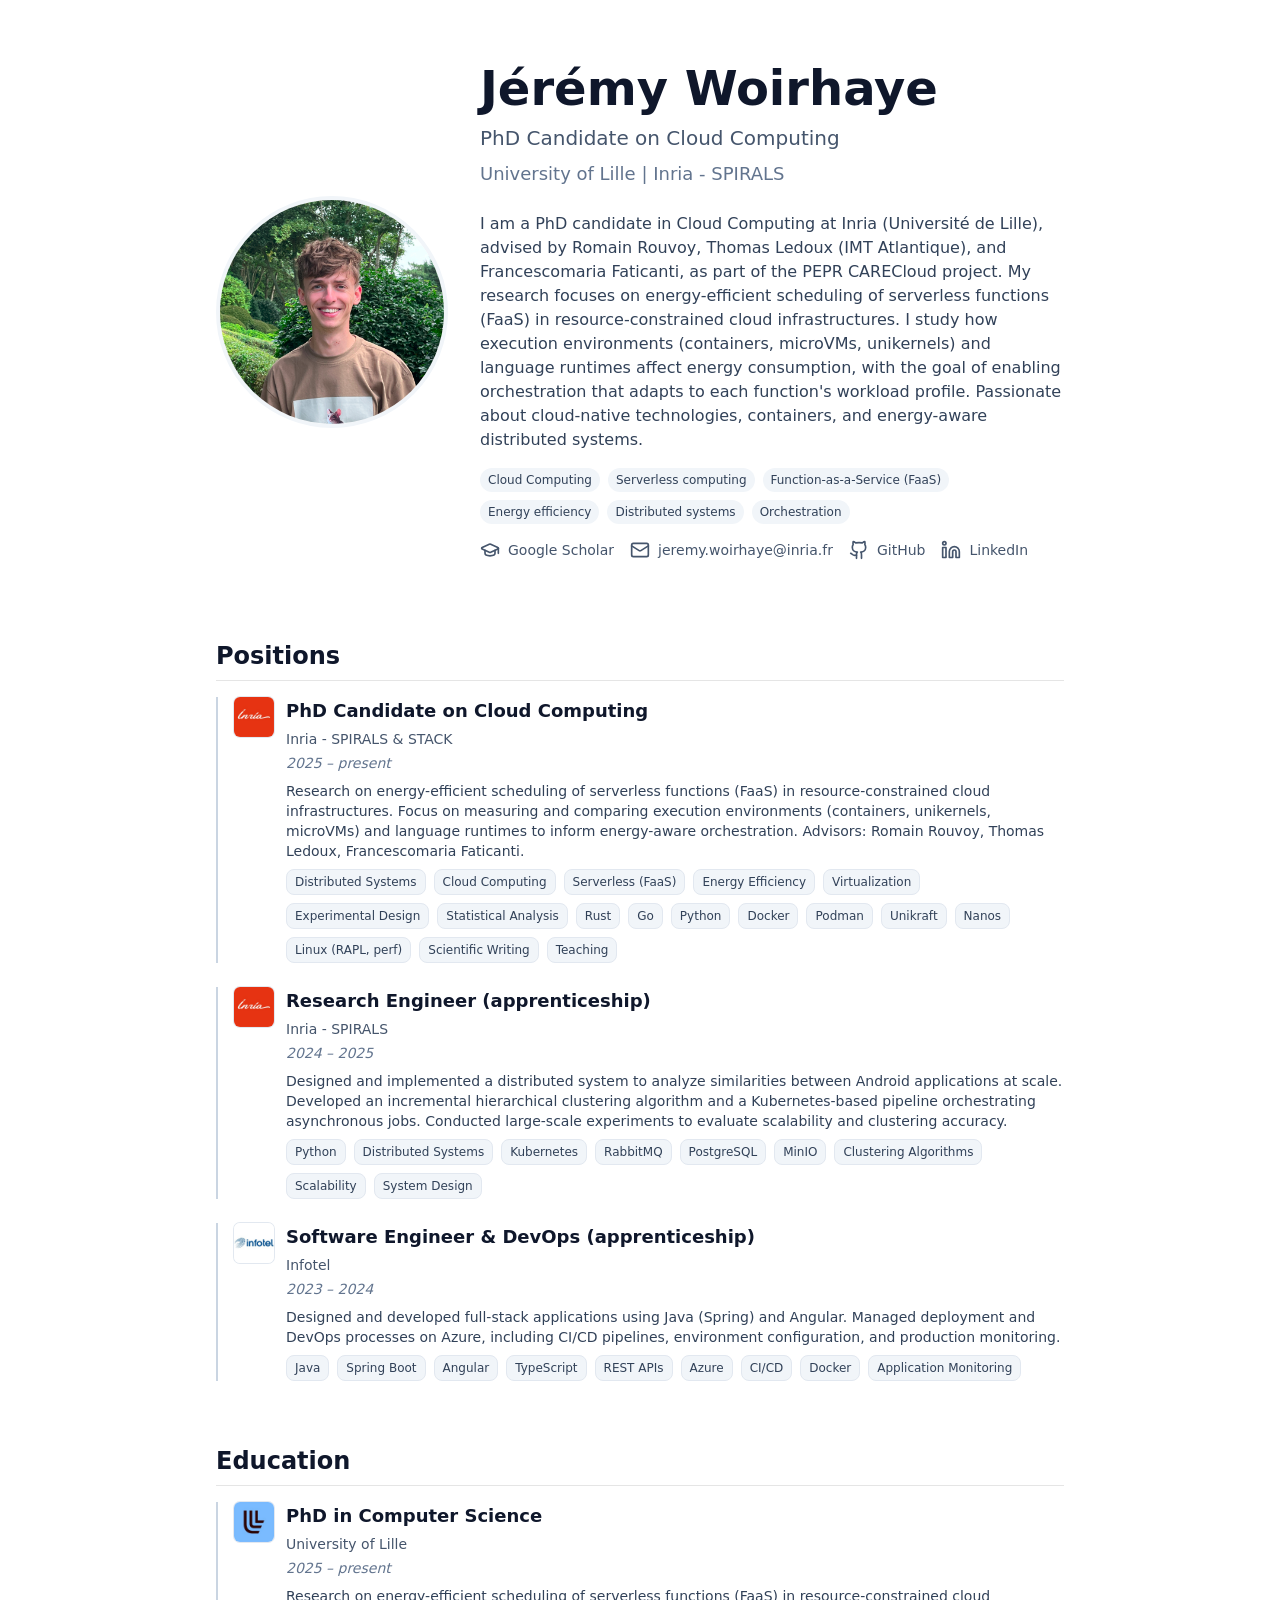
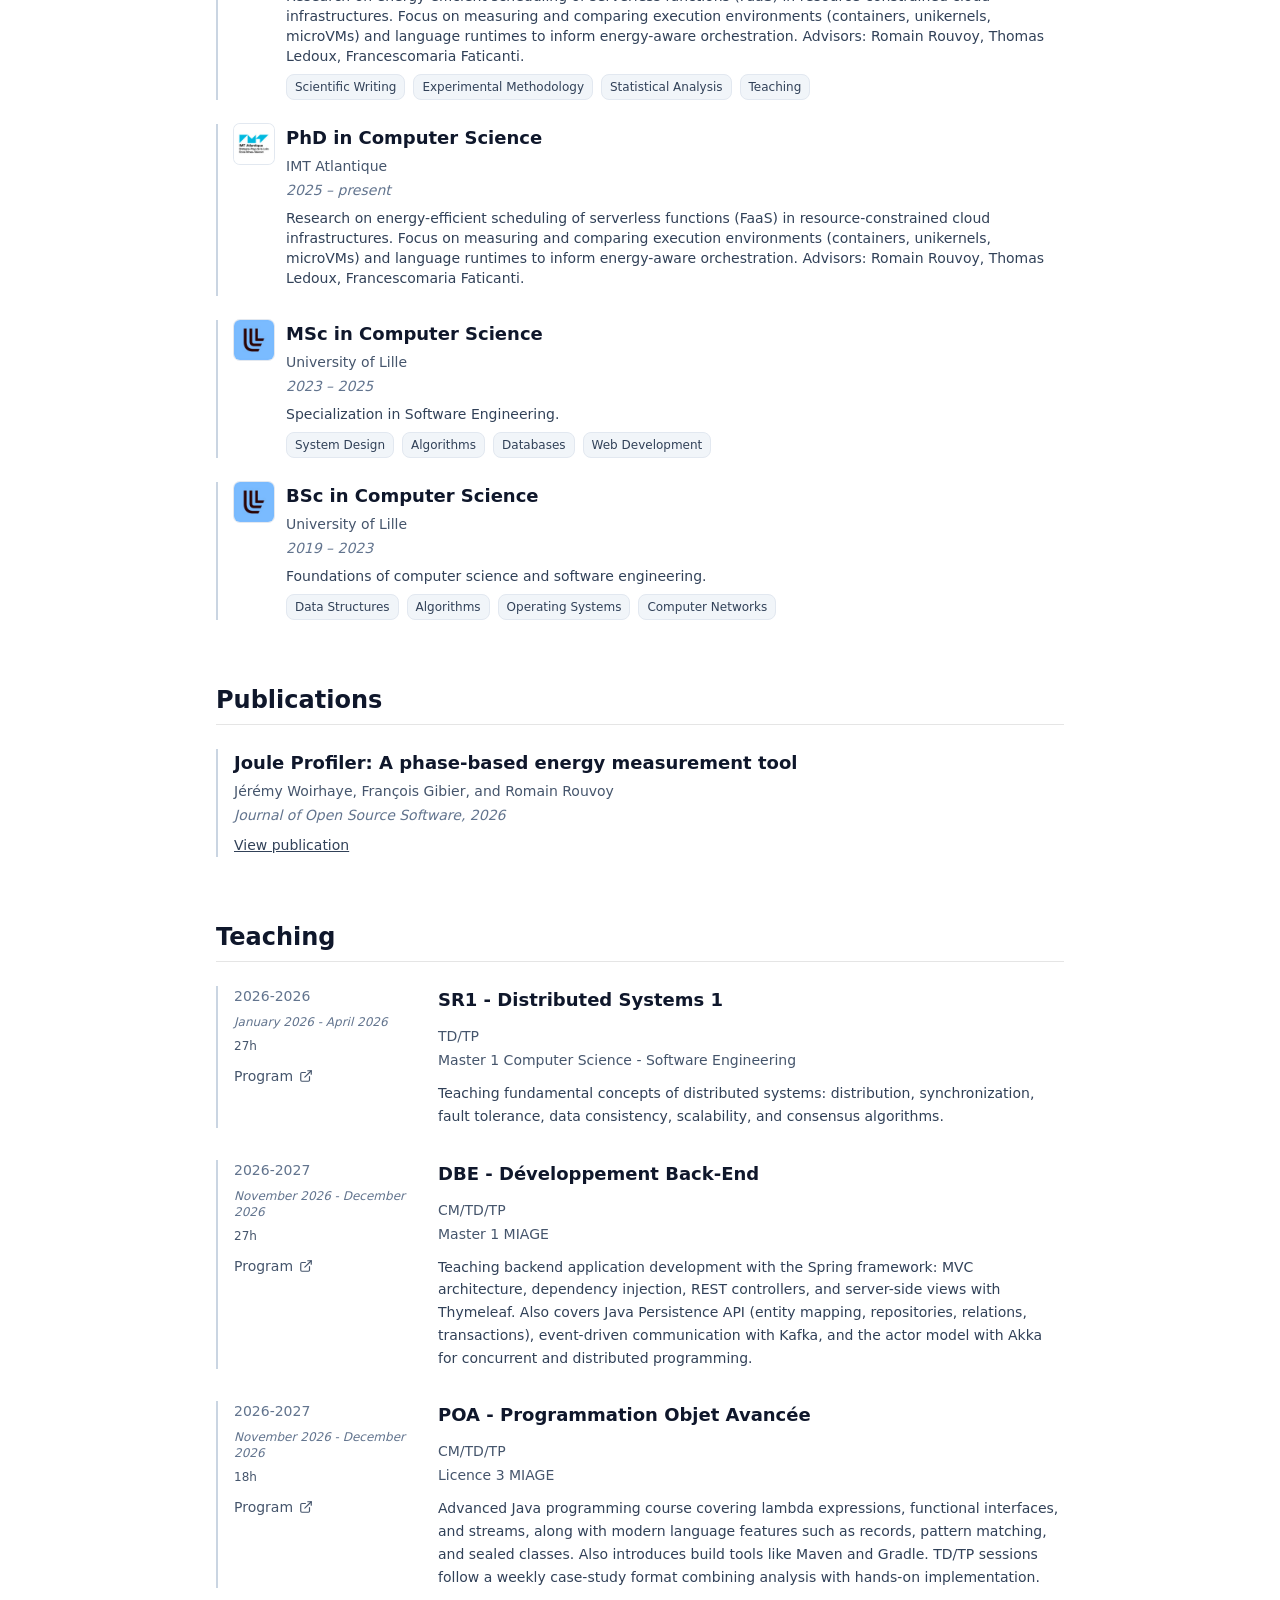
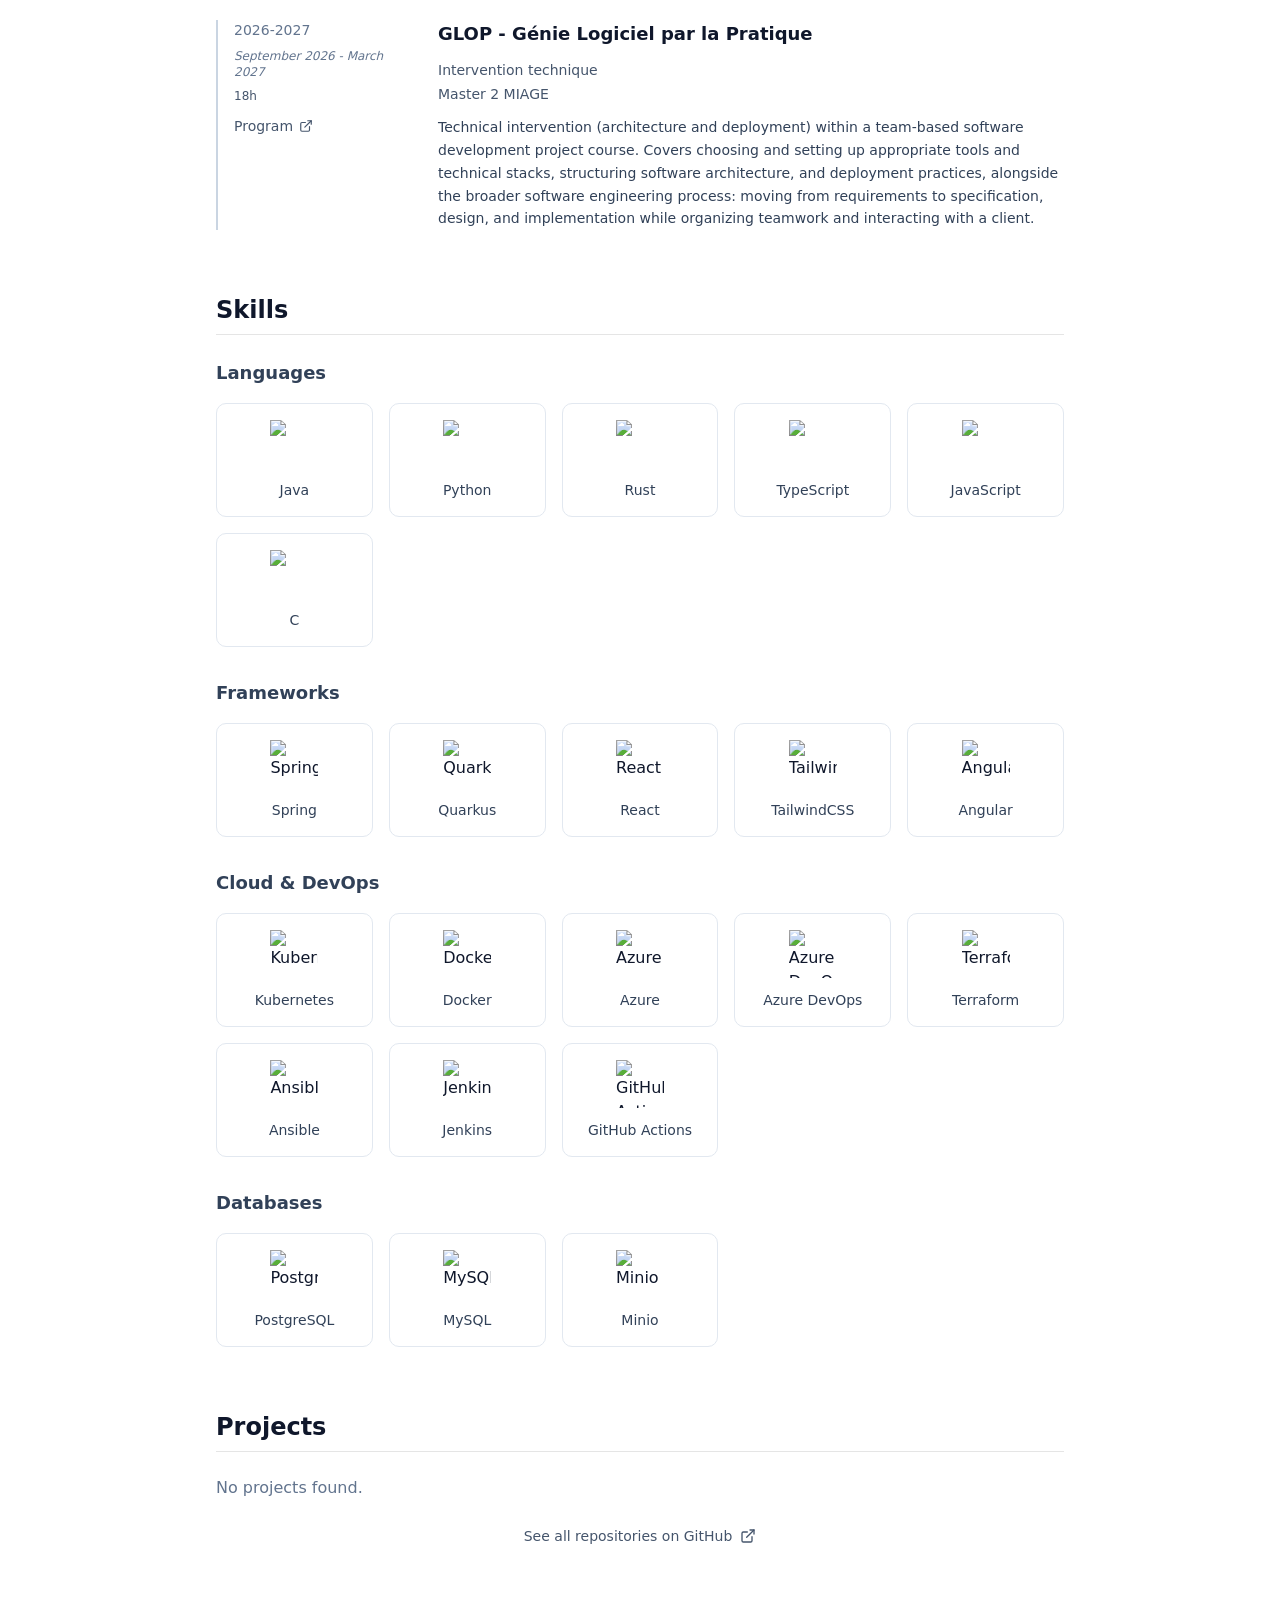
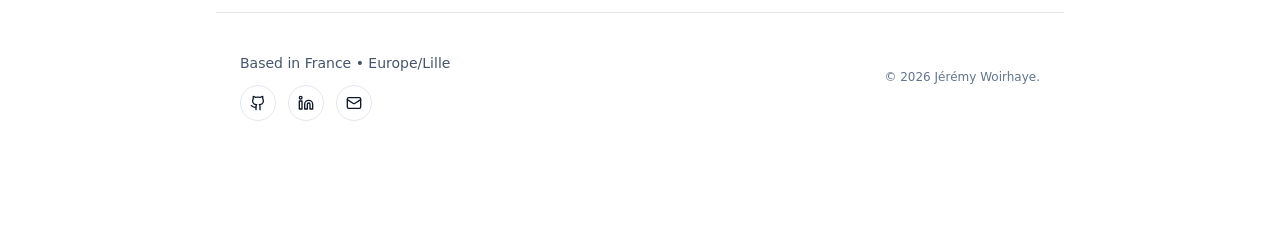
==== commit 0d6b8168: "deploy: jwoirhaye/portfolio@7dd7ce508529c7a1bc91502b5d13474e34eafd68" ====
--- a/index.html
+++ b/index.html
@@ -1 +1 @@
-<!DOCTYPE html><!--S_Co2cOxQ4fWh1_2URv7t--><html lang="en"><head><meta charSet="utf-8"/><meta name="viewport" content="width=device-width, initial-scale=1"/><link rel="preload" as="image" href="/profile_picture.jpeg"/><link rel="stylesheet" href="/_next/static/chunks/ed4b93c9e08109d6.css" data-precedence="next"/><link rel="preload" as="script" fetchPriority="low" href="/_next/static/chunks/708dfc0609e1343f.js"/><script src="/_next/static/chunks/6c1d949039ca8e4a.js" async=""></script><script src="/_next/static/chunks/ea7ab0dba7b47d7c.js" async=""></script><script src="/_next/static/chunks/turbopack-1f458f2a3e742dc1.js" async=""></script><script src="/_next/static/chunks/ff1a16fafef87110.js" async=""></script><script src="/_next/static/chunks/7dd66bdf8a7e5707.js" async=""></script><script src="/_next/static/chunks/6721a6d645ed99fd.js" async=""></script><title>Jérémy Woirhaye – PhD Candidate on Cloud Computing</title><meta name="description" content="I am a PhD candidate in Cloud Computing at Inria (advised by Thomas Ledoux, IMT Atlantique, and Romain Rouvoy, University of Lille). My research focuses on microservice architectures and their deployment in cloud environments, with emphasis on resource optimization and energy efficiency. I explore intelligent slicing techniques to partition microservice applications proactively and at runtime to improve orchestration while accounting for infrastructure constraints (network, storage, CPU, memory). Passionate about cloud-native technologies, containers, Kubernetes, and distributed systems."/><meta name="author" content="Jérémy Woirhaye"/><meta name="keywords" content="Microservices,Cloud Computing,Energy efficiency,Distributed systems,Orchestration"/><meta property="og:title" content="Jérémy Woirhaye – PhD Candidate on Cloud Computing"/><meta property="og:description" content="I am a PhD candidate in Cloud Computing at Inria (advised by Thomas Ledoux, IMT Atlantique, and Romain Rouvoy, University of Lille). My research focuses on microservice architectures and their deployment in cloud environments, with emphasis on resource optimization and energy efficiency. I explore intelligent slicing techniques to partition microservice applications proactively and at runtime to improve orchestration while accounting for infrastructure constraints (network, storage, CPU, memory). Passionate about cloud-native technologies, containers, Kubernetes, and distributed systems."/><meta property="og:type" content="website"/><meta name="twitter:card" content="summary"/><meta name="twitter:title" content="Jérémy Woirhaye – PhD Candidate on Cloud Computing"/><meta name="twitter:description" content="I am a PhD candidate in Cloud Computing at Inria (advised by Thomas Ledoux, IMT Atlantique, and Romain Rouvoy, University of Lille). My research focuses on microservice architectures and their deployment in cloud environments, with emphasis on resource optimization and energy efficiency. I explore intelligent slicing techniques to partition microservice applications proactively and at runtime to improve orchestration while accounting for infrastructure constraints (network, storage, CPU, memory). Passionate about cloud-native technologies, containers, Kubernetes, and distributed systems."/><link rel="icon" href="/favicon.ico?favicon.7bcbd2c5.ico" sizes="48x48" type="image/x-icon"/><script src="/_next/static/chunks/a6dad97d9634a72d.js" noModule=""></script></head><body><div hidden=""><!--$--><!--/$--></div><main class="min-h-screen bg-white text-slate-900"><script type="application/ld+json">{"@context":"https://schema.org","@type":"Person","name":"Jérémy Woirhaye","jobTitle":"PhD Candidate on Cloud Computing","affiliation":"University of Lille | Inria - SPIRALS","email":"jeremy.woirhaye@inria.fr","url":"https://jwoirhaye.com","sameAs":["https://github.com/jwoirhaye","https://www.linkedin.com/in/jérémy-woirhaye"]}</script><div class="max-w-4xl mx-auto px-4 sm:px-6 py-12 sm:py-16"><header class="mb-20"><div class="flex flex-col md:flex-row gap-8 items-center"><div class="flex-shrink-0 mx-auto md:mx-0"><img alt="Jérémy Woirhaye" width="232" height="232" decoding="async" data-nimg="1" class="rounded-full object-cover border-4 border-slate-100" style="color:transparent" src="/profile_picture.jpeg"/></div><div class="flex-1 text-center md:text-left"><h1 class="text-4xl md:text-5xl font-bold mb-3">Jérémy Woirhaye</h1><p class="text-lg md:text-xl text-slate-600 mb-2">PhD Candidate on Cloud Computing</p><p class="text-base md:text-lg text-slate-500 mb-6">University of Lille | Inria - SPIRALS</p><p class="text-slate-700 max-w-2xl mb-4">I am a PhD candidate in Cloud Computing at Inria (advised by Thomas Ledoux, IMT Atlantique, and Romain Rouvoy, University of Lille). My research focuses on microservice architectures and their deployment in cloud environments, with emphasis on resource optimization and energy efficiency. I explore intelligent slicing techniques to partition microservice applications proactively and at runtime to improve orchestration while accounting for infrastructure constraints (network, storage, CPU, memory). Passionate about cloud-native technologies, containers, Kubernetes, and distributed systems.</p><ul class="flex flex-wrap gap-2 mb-4"><li class="text-xs px-2 py-1 rounded-full bg-slate-100 text-slate-700">Microservices</li><li class="text-xs px-2 py-1 rounded-full bg-slate-100 text-slate-700">Cloud Computing</li><li class="text-xs px-2 py-1 rounded-full bg-slate-100 text-slate-700">Energy efficiency</li><li class="text-xs px-2 py-1 rounded-full bg-slate-100 text-slate-700">Distributed systems</li><li class="text-xs px-2 py-1 rounded-full bg-slate-100 text-slate-700">Orchestration</li></ul><div class="flex gap-4 items-center flex-wrap justify-center md:justify-start"><a href="https://scholar.google.com/citations?user=C4jnQhYAAAAJ&amp;hl=fr&amp;oi=ao" target="_blank" rel="noopener noreferrer" class="flex items-center gap-2 text-slate-600 hover:text-slate-900 transition"><svg xmlns="http://www.w3.org/2000/svg" width="24" height="24" viewBox="0 0 24 24" fill="none" stroke="currentColor" stroke-width="2" stroke-linecap="round" stroke-linejoin="round" class="lucide lucide-graduation-cap w-5 h-5" aria-hidden="true"><path d="M21.42 10.922a1 1 0 0 0-.019-1.838L12.83 5.18a2 2 0 0 0-1.66 0L2.6 9.08a1 1 0 0 0 0 1.832l8.57 3.908a2 2 0 0 0 1.66 0z"></path><path d="M22 10v6"></path><path d="M6 12.5V16a6 3 0 0 0 12 0v-3.5"></path></svg><span class="text-sm">Google Scholar</span></a><a href="mailto:jeremy.woirhaye@inria.fr" class="flex items-center gap-2 text-slate-600 hover:text-slate-900 transition"><svg xmlns="http://www.w3.org/2000/svg" width="24" height="24" viewBox="0 0 24 24" fill="none" stroke="currentColor" stroke-width="2" stroke-linecap="round" stroke-linejoin="round" class="lucide lucide-mail w-5 h-5" aria-hidden="true"><path d="m22 7-8.991 5.727a2 2 0 0 1-2.009 0L2 7"></path><rect x="2" y="4" width="20" height="16" rx="2"></rect></svg><span class="text-sm">jeremy.woirhaye@inria.fr</span></a><a href="https://github.com/jwoirhaye" target="_blank" rel="noopener noreferrer" class="flex items-center gap-2 text-slate-600 hover:text-slate-900 transition"><svg xmlns="http://www.w3.org/2000/svg" width="24" height="24" viewBox="0 0 24 24" fill="none" stroke="currentColor" stroke-width="2" stroke-linecap="round" stroke-linejoin="round" class="lucide lucide-github w-5 h-5" aria-hidden="true"><path d="M15 22v-4a4.8 4.8 0 0 0-1-3.5c3 0 6-2 6-5.5.08-1.25-.27-2.48-1-3.5.28-1.15.28-2.35 0-3.5 0 0-1 0-3 1.5-2.64-.5-5.36-.5-8 0C6 2 5 2 5 2c-.3 1.15-.3 2.35 0 3.5A5.403 5.403 0 0 0 4 9c0 3.5 3 5.5 6 5.5-.39.49-.68 1.05-.85 1.65-.17.6-.22 1.23-.15 1.85v4"></path><path d="M9 18c-4.51 2-5-2-7-2"></path></svg><span class="text-sm">GitHub</span></a><a href="https://www.linkedin.com/in/jérémy-woirhaye" target="_blank" rel="noopener noreferrer" class="flex items-center gap-2 text-slate-600 hover:text-slate-900 transition"><svg xmlns="http://www.w3.org/2000/svg" width="24" height="24" viewBox="0 0 24 24" fill="none" stroke="currentColor" stroke-width="2" stroke-linecap="round" stroke-linejoin="round" class="lucide lucide-linkedin w-5 h-5" aria-hidden="true"><path d="M16 8a6 6 0 0 1 6 6v7h-4v-7a2 2 0 0 0-2-2 2 2 0 0 0-2 2v7h-4v-7a6 6 0 0 1 6-6z"></path><rect width="4" height="12" x="2" y="9"></rect><circle cx="4" cy="4" r="2"></circle></svg><span class="text-sm">LinkedIn</span></a></div></div></div></header><section id="positions" class="mb-12 sm:mb-16"><h2 class="text-xl sm:text-2xl font-bold mb-4 border-b pb-2">Positions</h2><div class="space-y-6"><div class="border-l-2 border-slate-300 pl-4"><div class="flex items-start gap-3"><a href="https://www.inria.fr" target="_blank" rel="noopener noreferrer" class="flex-shrink-0"><img alt="Inria - SPIRALS &amp; STACK" loading="lazy" width="40" height="40" decoding="async" data-nimg="1" class="w-10 h-10 object-contain bg-white rounded-sm ring-1 ring-slate-200" style="color:transparent" src="/inria_logo.jpeg"/></a><div class="flex-1 min-w-0"><h3 class="font-semibold text-base sm:text-lg mb-1">PhD Candidate on Cloud Computing</h3><p class="text-slate-600 text-xs sm:text-sm mb-1">Inria - SPIRALS &amp; STACK</p><p class="text-slate-500 text-xs sm:text-sm italic mb-2">2025 – present</p><p class="text-slate-700 text-xs sm:text-sm mb-2">Research on intelligent slicing of microservice applications in cloud environments to optimize resource usage and energy efficiency. Focus on distributed systems, serverless computing, and performance/energy trade-offs; advisors: Thomas Ledoux, Romain Rouvoy.</p><div class="flex flex-wrap gap-2 mt-2"><span class="px-2 py-1 text-[10px] sm:text-xs font-medium bg-slate-100 text-slate-700 rounded-md border border-slate-200">Research</span><span class="px-2 py-1 text-[10px] sm:text-xs font-medium bg-slate-100 text-slate-700 rounded-md border border-slate-200">Distributed Systems</span><span class="px-2 py-1 text-[10px] sm:text-xs font-medium bg-slate-100 text-slate-700 rounded-md border border-slate-200">Cloud Computing</span><span class="px-2 py-1 text-[10px] sm:text-xs font-medium bg-slate-100 text-slate-700 rounded-md border border-slate-200">Microservices</span><span class="px-2 py-1 text-[10px] sm:text-xs font-medium bg-slate-100 text-slate-700 rounded-md border border-slate-200">Energy Efficiency</span><span class="px-2 py-1 text-[10px] sm:text-xs font-medium bg-slate-100 text-slate-700 rounded-md border border-slate-200">Scientific Writing</span><span class="px-2 py-1 text-[10px] sm:text-xs font-medium bg-slate-100 text-slate-700 rounded-md border border-slate-200">Serverless (FaaS)</span><span class="px-2 py-1 text-[10px] sm:text-xs font-medium bg-slate-100 text-slate-700 rounded-md border border-slate-200">Experimental Design</span><span class="px-2 py-1 text-[10px] sm:text-xs font-medium bg-slate-100 text-slate-700 rounded-md border border-slate-200">Statistical Analysis</span><span class="px-2 py-1 text-[10px] sm:text-xs font-medium bg-slate-100 text-slate-700 rounded-md border border-slate-200">Rust</span><span class="px-2 py-1 text-[10px] sm:text-xs font-medium bg-slate-100 text-slate-700 rounded-md border border-slate-200">Python</span><span class="px-2 py-1 text-[10px] sm:text-xs font-medium bg-slate-100 text-slate-700 rounded-md border border-slate-200">Docker</span><span class="px-2 py-1 text-[10px] sm:text-xs font-medium bg-slate-100 text-slate-700 rounded-md border border-slate-200">Unikraft</span><span class="px-2 py-1 text-[10px] sm:text-xs font-medium bg-slate-100 text-slate-700 rounded-md border border-slate-200">Nanos</span><span class="px-2 py-1 text-[10px] sm:text-xs font-medium bg-slate-100 text-slate-700 rounded-md border border-slate-200">Critical Thinking</span><span class="px-2 py-1 text-[10px] sm:text-xs font-medium bg-slate-100 text-slate-700 rounded-md border border-slate-200">Autonomy</span><span class="px-2 py-1 text-[10px] sm:text-xs font-medium bg-slate-100 text-slate-700 rounded-md border border-slate-200">Problem Solving</span><span class="px-2 py-1 text-[10px] sm:text-xs font-medium bg-slate-100 text-slate-700 rounded-md border border-slate-200">Adaptability</span><span class="px-2 py-1 text-[10px] sm:text-xs font-medium bg-slate-100 text-slate-700 rounded-md border border-slate-200">Teaching</span><span class="px-2 py-1 text-[10px] sm:text-xs font-medium bg-slate-100 text-slate-700 rounded-md border border-slate-200">Public Speaking</span></div></div></div></div><div class="border-l-2 border-slate-300 pl-4"><div class="flex items-start gap-3"><a href="https://www.inria.fr" target="_blank" rel="noopener noreferrer" class="flex-shrink-0"><img alt="Inria - SPIRALS" loading="lazy" width="40" height="40" decoding="async" data-nimg="1" class="w-10 h-10 object-contain bg-white rounded-sm ring-1 ring-slate-200" style="color:transparent" src="/inria_logo.jpeg"/></a><div class="flex-1 min-w-0"><h3 class="font-semibold text-base sm:text-lg mb-1">Research Engineer (apprenticeship)</h3><p class="text-slate-600 text-xs sm:text-sm mb-1">Inria - SPIRALS</p><p class="text-slate-500 text-xs sm:text-sm italic mb-2">2024 – 2025</p><p class="text-slate-700 text-xs sm:text-sm mb-2">Designed and implemented a distributed system to analyze similarities between Android applications at scale. Developed an incremental hierarchical clustering algorithm and a Kubernetes-based pipeline orchestrating asynchronous jobs. Conducted large-scale experiments to evaluate scalability and clustering accuracy.</p><div class="flex flex-wrap gap-2 mt-2"><span class="px-2 py-1 text-[10px] sm:text-xs font-medium bg-slate-100 text-slate-700 rounded-md border border-slate-200">Python</span><span class="px-2 py-1 text-[10px] sm:text-xs font-medium bg-slate-100 text-slate-700 rounded-md border border-slate-200">Distributed Systems</span><span class="px-2 py-1 text-[10px] sm:text-xs font-medium bg-slate-100 text-slate-700 rounded-md border border-slate-200">Kubernetes</span><span class="px-2 py-1 text-[10px] sm:text-xs font-medium bg-slate-100 text-slate-700 rounded-md border border-slate-200">RabbitMQ</span><span class="px-2 py-1 text-[10px] sm:text-xs font-medium bg-slate-100 text-slate-700 rounded-md border border-slate-200">PostgreSQL</span><span class="px-2 py-1 text-[10px] sm:text-xs font-medium bg-slate-100 text-slate-700 rounded-md border border-slate-200">MinIO</span><span class="px-2 py-1 text-[10px] sm:text-xs font-medium bg-slate-100 text-slate-700 rounded-md border border-slate-200">Clustering Algorithms</span><span class="px-2 py-1 text-[10px] sm:text-xs font-medium bg-slate-100 text-slate-700 rounded-md border border-slate-200">Scalability</span><span class="px-2 py-1 text-[10px] sm:text-xs font-medium bg-slate-100 text-slate-700 rounded-md border border-slate-200">Data Analysis</span><span class="px-2 py-1 text-[10px] sm:text-xs font-medium bg-slate-100 text-slate-700 rounded-md border border-slate-200">System Design</span><span class="px-2 py-1 text-[10px] sm:text-xs font-medium bg-slate-100 text-slate-700 rounded-md border border-slate-200">Autonomy</span><span class="px-2 py-1 text-[10px] sm:text-xs font-medium bg-slate-100 text-slate-700 rounded-md border border-slate-200">Problem Solving</span><span class="px-2 py-1 text-[10px] sm:text-xs font-medium bg-slate-100 text-slate-700 rounded-md border border-slate-200">Initiative</span></div></div></div></div><div class="border-l-2 border-slate-300 pl-4"><div class="flex items-start gap-3"><a href="https://infotel.com/" target="_blank" rel="noopener noreferrer" class="flex-shrink-0"><img alt="Infotel" loading="lazy" width="40" height="40" decoding="async" data-nimg="1" class="w-10 h-10 object-contain bg-white rounded-sm ring-1 ring-slate-200" style="color:transparent" src="/infotel_logo.jpeg"/></a><div class="flex-1 min-w-0"><h3 class="font-semibold text-base sm:text-lg mb-1">Software Engineer &amp; DevOps (apprenticeship)</h3><p class="text-slate-600 text-xs sm:text-sm mb-1">Infotel</p><p class="text-slate-500 text-xs sm:text-sm italic mb-2">2023 – 2024</p><p class="text-slate-700 text-xs sm:text-sm mb-2">Designed and developed full-stack applications using Java (Spring) and Angular. Managed deployment and DevOps processes on Azure, including CI/CD pipelines, environment configuration, and production monitoring.</p><div class="flex flex-wrap gap-2 mt-2"><span class="px-2 py-1 text-[10px] sm:text-xs font-medium bg-slate-100 text-slate-700 rounded-md border border-slate-200">Java</span><span class="px-2 py-1 text-[10px] sm:text-xs font-medium bg-slate-100 text-slate-700 rounded-md border border-slate-200">Spring Boot</span><span class="px-2 py-1 text-[10px] sm:text-xs font-medium bg-slate-100 text-slate-700 rounded-md border border-slate-200">Angular</span><span class="px-2 py-1 text-[10px] sm:text-xs font-medium bg-slate-100 text-slate-700 rounded-md border border-slate-200">TypeScript</span><span class="px-2 py-1 text-[10px] sm:text-xs font-medium bg-slate-100 text-slate-700 rounded-md border border-slate-200">REST APIs</span><span class="px-2 py-1 text-[10px] sm:text-xs font-medium bg-slate-100 text-slate-700 rounded-md border border-slate-200">Azure</span><span class="px-2 py-1 text-[10px] sm:text-xs font-medium bg-slate-100 text-slate-700 rounded-md border border-slate-200">CI/CD</span><span class="px-2 py-1 text-[10px] sm:text-xs font-medium bg-slate-100 text-slate-700 rounded-md border border-slate-200">Docker</span><span class="px-2 py-1 text-[10px] sm:text-xs font-medium bg-slate-100 text-slate-700 rounded-md border border-slate-200">DevOps</span><span class="px-2 py-1 text-[10px] sm:text-xs font-medium bg-slate-100 text-slate-700 rounded-md border border-slate-200">Application Monitoring</span><span class="px-2 py-1 text-[10px] sm:text-xs font-medium bg-slate-100 text-slate-700 rounded-md border border-slate-200">Teamwork</span><span class="px-2 py-1 text-[10px] sm:text-xs font-medium bg-slate-100 text-slate-700 rounded-md border border-slate-200">Communication</span><span class="px-2 py-1 text-[10px] sm:text-xs font-medium bg-slate-100 text-slate-700 rounded-md border border-slate-200">Adaptability</span><span class="px-2 py-1 text-[10px] sm:text-xs font-medium bg-slate-100 text-slate-700 rounded-md border border-slate-200">Time Management</span></div></div></div></div></div></section><section id="education" class="mb-12 sm:mb-16"><h2 class="text-xl sm:text-2xl font-bold mb-4 border-b pb-2">Education</h2><div class="space-y-6"><div class="border-l-2 border-slate-300 pl-4"><div class="flex items-start gap-3"><a href="https://www.univ-lille.fr" target="_blank" rel="noopener noreferrer" class="flex-shrink-0"><img alt="University of Lille" loading="lazy" width="40" height="40" decoding="async" data-nimg="1" class="w-10 h-10 object-contain bg-white rounded-sm ring-1 ring-slate-200" style="color:transparent" src="/universite_de_lille_logo.jpeg"/></a><div class="flex-1 min-w-0"><h3 class="font-semibold text-base sm:text-lg mb-1">PhD in Computer Science</h3><p class="text-slate-600 text-xs sm:text-sm mb-1">University of Lille</p><p class="text-slate-500 text-xs sm:text-sm italic mb-2">2025 – present</p><p class="text-slate-700 text-xs sm:text-sm mb-2">Research on cloud-native systems and energy-efficient microservice architectures; advisors: Thomas Ledoux, Romain Rouvoy.</p><div class="flex flex-wrap gap-2 mt-2"><span class="px-2 py-1 text-[10px] sm:text-xs font-medium bg-slate-100 text-slate-700 rounded-md border border-slate-200">Research</span><span class="px-2 py-1 text-[10px] sm:text-xs font-medium bg-slate-100 text-slate-700 rounded-md border border-slate-200">Scientific Writing</span><span class="px-2 py-1 text-[10px] sm:text-xs font-medium bg-slate-100 text-slate-700 rounded-md border border-slate-200">Experimental Methodology</span><span class="px-2 py-1 text-[10px] sm:text-xs font-medium bg-slate-100 text-slate-700 rounded-md border border-slate-200">Experimental Design</span><span class="px-2 py-1 text-[10px] sm:text-xs font-medium bg-slate-100 text-slate-700 rounded-md border border-slate-200">Statistical Analysis</span><span class="px-2 py-1 text-[10px] sm:text-xs font-medium bg-slate-100 text-slate-700 rounded-md border border-slate-200">Critical Thinking</span><span class="px-2 py-1 text-[10px] sm:text-xs font-medium bg-slate-100 text-slate-700 rounded-md border border-slate-200">Autonomy</span><span class="px-2 py-1 text-[10px] sm:text-xs font-medium bg-slate-100 text-slate-700 rounded-md border border-slate-200">Curiosity</span><span class="px-2 py-1 text-[10px] sm:text-xs font-medium bg-slate-100 text-slate-700 rounded-md border border-slate-200">Teaching</span><span class="px-2 py-1 text-[10px] sm:text-xs font-medium bg-slate-100 text-slate-700 rounded-md border border-slate-200">Public Speaking</span></div></div></div></div><div class="border-l-2 border-slate-300 pl-4"><div class="flex items-start gap-3"><a href="https://www.imt-atlantique.fr" target="_blank" rel="noopener noreferrer" class="flex-shrink-0"><img alt="IMT Atlantique" loading="lazy" width="40" height="40" decoding="async" data-nimg="1" class="w-10 h-10 object-contain bg-white rounded-sm ring-1 ring-slate-200" style="color:transparent" src="/imt_atlantique_logo.jpeg"/></a><div class="flex-1 min-w-0"><h3 class="font-semibold text-base sm:text-lg mb-1">PhD in Computer Science</h3><p class="text-slate-600 text-xs sm:text-sm mb-1">IMT Atlantique</p><p class="text-slate-500 text-xs sm:text-sm italic mb-2">2025 – present</p><p class="text-slate-700 text-xs sm:text-sm mb-2">Research on cloud infrastructure optimization and resource-aware orchestration.</p></div></div></div><div class="border-l-2 border-slate-300 pl-4"><div class="flex items-start gap-3"><a href="https://www.univ-lille.fr" target="_blank" rel="noopener noreferrer" class="flex-shrink-0"><img alt="University of Lille" loading="lazy" width="40" height="40" decoding="async" data-nimg="1" class="w-10 h-10 object-contain bg-white rounded-sm ring-1 ring-slate-200" style="color:transparent" src="/universite_de_lille_logo.jpeg"/></a><div class="flex-1 min-w-0"><h3 class="font-semibold text-base sm:text-lg mb-1">MSc in Computer Science</h3><p class="text-slate-600 text-xs sm:text-sm mb-1">University of Lille</p><p class="text-slate-500 text-xs sm:text-sm italic mb-2">2023 – 2025</p><p class="text-slate-700 text-xs sm:text-sm mb-2">Specialization in Software Engineering.</p><div class="flex flex-wrap gap-2 mt-2"><span class="px-2 py-1 text-[10px] sm:text-xs font-medium bg-slate-100 text-slate-700 rounded-md border border-slate-200">Software Engineering</span><span class="px-2 py-1 text-[10px] sm:text-xs font-medium bg-slate-100 text-slate-700 rounded-md border border-slate-200">System Design</span><span class="px-2 py-1 text-[10px] sm:text-xs font-medium bg-slate-100 text-slate-700 rounded-md border border-slate-200">Algorithms</span><span class="px-2 py-1 text-[10px] sm:text-xs font-medium bg-slate-100 text-slate-700 rounded-md border border-slate-200">Databases</span><span class="px-2 py-1 text-[10px] sm:text-xs font-medium bg-slate-100 text-slate-700 rounded-md border border-slate-200">Web Development</span><span class="px-2 py-1 text-[10px] sm:text-xs font-medium bg-slate-100 text-slate-700 rounded-md border border-slate-200">Object-Oriented Programming</span></div></div></div></div><div class="border-l-2 border-slate-300 pl-4"><div class="flex items-start gap-3"><a href="https://www.univ-lille.fr" target="_blank" rel="noopener noreferrer" class="flex-shrink-0"><img alt="University of Lille" loading="lazy" width="40" height="40" decoding="async" data-nimg="1" class="w-10 h-10 object-contain bg-white rounded-sm ring-1 ring-slate-200" style="color:transparent" src="/universite_de_lille_logo.jpeg"/></a><div class="flex-1 min-w-0"><h3 class="font-semibold text-base sm:text-lg mb-1">BSc in Computer Science</h3><p class="text-slate-600 text-xs sm:text-sm mb-1">University of Lille</p><p class="text-slate-500 text-xs sm:text-sm italic mb-2">2019 – 2023</p><p class="text-slate-700 text-xs sm:text-sm mb-2">Foundations of computer science and software engineering.</p><div class="flex flex-wrap gap-2 mt-2"><span class="px-2 py-1 text-[10px] sm:text-xs font-medium bg-slate-100 text-slate-700 rounded-md border border-slate-200">Programming Fundamentals</span><span class="px-2 py-1 text-[10px] sm:text-xs font-medium bg-slate-100 text-slate-700 rounded-md border border-slate-200">Data Structures</span><span class="px-2 py-1 text-[10px] sm:text-xs font-medium bg-slate-100 text-slate-700 rounded-md border border-slate-200">Algorithms</span><span class="px-2 py-1 text-[10px] sm:text-xs font-medium bg-slate-100 text-slate-700 rounded-md border border-slate-200">Operating Systems</span><span class="px-2 py-1 text-[10px] sm:text-xs font-medium bg-slate-100 text-slate-700 rounded-md border border-slate-200">Computer Networks</span></div></div></div></div></div></section><section id="publications" class="mb-12 sm:mb-16"><h2 class="text-xl sm:text-2xl font-bold mb-6 border-b pb-2">Publications</h2><div class="space-y-6"><div class="border-l-2 border-slate-300 pl-4"><h3 class="font-semibold text-base sm:text-lg mb-1">Joule Profiler: A phase-based energy measurement tool</h3><p class="text-slate-600 text-xs sm:text-sm mb-1">Jérémy Woirhaye, François Gibier, and Romain Rouvoy</p><p class="text-slate-500 text-xs sm:text-sm italic mb-2">Journal of Open Source Software<!-- -->, <!-- -->2026</p><a href="https://joss.theoj.org/papers/10.21105/joss.10575.pdf" target="_blank" rel="noopener noreferrer" class="text-xs sm:text-sm text-slate-700 underline hover:text-slate-900 transition">View publication</a></div></div></section><section id="teaching" class="mb-12 sm:mb-16"><h2 class="text-xl sm:text-2xl font-bold mb-6 border-b pb-2">Teaching</h2><div class="space-y-8"><div class="border-l-2 border-slate-300 pl-4"><div class="grid grid-cols-1 sm:grid-cols-[180px_1fr] gap-4 sm:gap-6"><div class="space-y-2"><p class="text-slate-500 text-xs sm:text-sm font-medium">2026-2026</p><p class="text-slate-500 text-xs italic">January 2026 - April 2026</p><div class="space-y-1 text-xs text-slate-600"><p>27h</p></div><div class="flex flex-wrap gap-4 text-xs sm:text-sm pt-1"><a href="https://www.fil.univ-lille.fr/portail/index.php?dipl=MInfo&amp;sem=GL&amp;ue=SR1&amp;label=Programme" target="_blank" rel="noopener noreferrer" class="text-slate-600 hover:text-slate-900 transition inline-flex items-center gap-1.5">Program <svg xmlns="http://www.w3.org/2000/svg" width="24" height="24" viewBox="0 0 24 24" fill="none" stroke="currentColor" stroke-width="2" stroke-linecap="round" stroke-linejoin="round" class="lucide lucide-external-link w-3.5 h-3.5" aria-hidden="true"><path d="M15 3h6v6"></path><path d="M10 14 21 3"></path><path d="M18 13v6a2 2 0 0 1-2 2H5a2 2 0 0 1-2-2V8a2 2 0 0 1 2-2h6"></path></svg></a></div></div><div class="space-y-3"><h3 class="font-semibold text-base sm:text-lg">SR1 - Distributed Systems 1</h3><div class="space-y-1"><p class="text-slate-600 text-xs sm:text-sm">TD/TP</p><p class="text-slate-600 text-xs sm:text-sm">Master 1 Computer Science - Software Engineering</p></div><p class="text-slate-700 text-xs sm:text-sm leading-relaxed">Teaching fundamental concepts of distributed systems: distribution, synchronization, fault tolerance, data consistency, scalability, and consensus algorithms.</p></div></div></div></div></section><section id="skills" class="mb-12 sm:mb-16"><h2 class="text-xl sm:text-2xl font-bold mb-6 border-b pb-2">Skills</h2><div class="space-y-8"><div><h3 class="text-lg font-semibold mb-4 text-slate-700">Languages</h3><div class="grid grid-cols-2 sm:grid-cols-3 md:grid-cols-4 lg:grid-cols-5 gap-4"><div class="flex flex-col items-center justify-center p-4 rounded-lg border border-slate-200 bg-white hover:shadow-md hover:border-slate-300 transition-all duration-200 group"><div class="w-12 h-12 mb-3 flex items-center justify-center"><img alt="Java" loading="lazy" width="48" height="48" decoding="async" data-nimg="1" class="object-contain group-hover:scale-110 transition-transform duration-200" style="color:transparent" src="https://cdn.jsdelivr.net/gh/devicons/devicon/icons/java/java-original.svg"/></div><span class="text-xs sm:text-sm font-medium text-slate-700 text-center">Java</span></div><div class="flex flex-col items-center justify-center p-4 rounded-lg border border-slate-200 bg-white hover:shadow-md hover:border-slate-300 transition-all duration-200 group"><div class="w-12 h-12 mb-3 flex items-center justify-center"><img alt="Python" loading="lazy" width="48" height="48" decoding="async" data-nimg="1" class="object-contain group-hover:scale-110 transition-transform duration-200" style="color:transparent" src="https://cdn.jsdelivr.net/gh/devicons/devicon/icons/python/python-original.svg"/></div><span class="text-xs sm:text-sm font-medium text-slate-700 text-center">Python</span></div><div class="flex flex-col items-center justify-center p-4 rounded-lg border border-slate-200 bg-white hover:shadow-md hover:border-slate-300 transition-all duration-200 group"><div class="w-12 h-12 mb-3 flex items-center justify-center"><img alt="Rust" loading="lazy" width="48" height="48" decoding="async" data-nimg="1" class="object-contain group-hover:scale-110 transition-transform duration-200" style="color:transparent" src="https://cdn.jsdelivr.net/gh/devicons/devicon/icons/rust/rust-original.svg"/></div><span class="text-xs sm:text-sm font-medium text-slate-700 text-center">Rust</span></div><div class="flex flex-col items-center justify-center p-4 rounded-lg border border-slate-200 bg-white hover:shadow-md hover:border-slate-300 transition-all duration-200 group"><div class="w-12 h-12 mb-3 flex items-center justify-center"><img alt="TypeScript" loading="lazy" width="48" height="48" decoding="async" data-nimg="1" class="object-contain group-hover:scale-110 transition-transform duration-200" style="color:transparent" src="https://cdn.jsdelivr.net/gh/devicons/devicon/icons/typescript/typescript-original.svg"/></div><span class="text-xs sm:text-sm font-medium text-slate-700 text-center">TypeScript</span></div><div class="flex flex-col items-center justify-center p-4 rounded-lg border border-slate-200 bg-white hover:shadow-md hover:border-slate-300 transition-all duration-200 group"><div class="w-12 h-12 mb-3 flex items-center justify-center"><img alt="JavaScript" loading="lazy" width="48" height="48" decoding="async" data-nimg="1" class="object-contain group-hover:scale-110 transition-transform duration-200" style="color:transparent" src="https://cdn.jsdelivr.net/gh/devicons/devicon/icons/javascript/javascript-original.svg"/></div><span class="text-xs sm:text-sm font-medium text-slate-700 text-center">JavaScript</span></div><div class="flex flex-col items-center justify-center p-4 rounded-lg border border-slate-200 bg-white hover:shadow-md hover:border-slate-300 transition-all duration-200 group"><div class="w-12 h-12 mb-3 flex items-center justify-center"><img alt="C" loading="lazy" width="48" height="48" decoding="async" data-nimg="1" class="object-contain group-hover:scale-110 transition-transform duration-200" style="color:transparent" src="https://cdn.jsdelivr.net/gh/devicons/devicon/icons/c/c-original.svg"/></div><span class="text-xs sm:text-sm font-medium text-slate-700 text-center">C</span></div></div></div><div><h3 class="text-lg font-semibold mb-4 text-slate-700">Frameworks</h3><div class="grid grid-cols-2 sm:grid-cols-3 md:grid-cols-4 lg:grid-cols-5 gap-4"><div class="flex flex-col items-center justify-center p-4 rounded-lg border border-slate-200 bg-white hover:shadow-md hover:border-slate-300 transition-all duration-200 group"><div class="w-12 h-12 mb-3 flex items-center justify-center"><img alt="Spring" loading="lazy" width="48" height="48" decoding="async" data-nimg="1" class="object-contain group-hover:scale-110 transition-transform duration-200" style="color:transparent" src="https://cdn.jsdelivr.net/gh/devicons/devicon/icons/spring/spring-original.svg"/></div><span class="text-xs sm:text-sm font-medium text-slate-700 text-center">Spring</span></div><div class="flex flex-col items-center justify-center p-4 rounded-lg border border-slate-200 bg-white hover:shadow-md hover:border-slate-300 transition-all duration-200 group"><div class="w-12 h-12 mb-3 flex items-center justify-center"><img alt="Quarkus" loading="lazy" width="48" height="48" decoding="async" data-nimg="1" class="object-contain group-hover:scale-110 transition-transform duration-200" style="color:transparent" src="https://design.jboss.org/quarkus/logo/final/SVG/quarkus_icon_rgb_default.svg"/></div><span class="text-xs sm:text-sm font-medium text-slate-700 text-center">Quarkus</span></div><div class="flex flex-col items-center justify-center p-4 rounded-lg border border-slate-200 bg-white hover:shadow-md hover:border-slate-300 transition-all duration-200 group"><div class="w-12 h-12 mb-3 flex items-center justify-center"><img alt="React" loading="lazy" width="48" height="48" decoding="async" data-nimg="1" class="object-contain group-hover:scale-110 transition-transform duration-200" style="color:transparent" src="https://cdn.jsdelivr.net/gh/devicons/devicon/icons/react/react-original.svg"/></div><span class="text-xs sm:text-sm font-medium text-slate-700 text-center">React</span></div><div class="flex flex-col items-center justify-center p-4 rounded-lg border border-slate-200 bg-white hover:shadow-md hover:border-slate-300 transition-all duration-200 group"><div class="w-12 h-12 mb-3 flex items-center justify-center"><img alt="TailwindCSS" loading="lazy" width="48" height="48" decoding="async" data-nimg="1" class="object-contain group-hover:scale-110 transition-transform duration-200" style="color:transparent" src="https://cdn.jsdelivr.net/gh/devicons/devicon/icons/tailwindcss/tailwindcss-original.svg"/></div><span class="text-xs sm:text-sm font-medium text-slate-700 text-center">TailwindCSS</span></div><div class="flex flex-col items-center justify-center p-4 rounded-lg border border-slate-200 bg-white hover:shadow-md hover:border-slate-300 transition-all duration-200 group"><div class="w-12 h-12 mb-3 flex items-center justify-center"><img alt="Angular" loading="lazy" width="48" height="48" decoding="async" data-nimg="1" class="object-contain group-hover:scale-110 transition-transform duration-200" style="color:transparent" src="https://cdn.jsdelivr.net/gh/devicons/devicon/icons/angular/angular-original.svg"/></div><span class="text-xs sm:text-sm font-medium text-slate-700 text-center">Angular</span></div></div></div><div><h3 class="text-lg font-semibold mb-4 text-slate-700">Cloud &amp; DevOps</h3><div class="grid grid-cols-2 sm:grid-cols-3 md:grid-cols-4 lg:grid-cols-5 gap-4"><div class="flex flex-col items-center justify-center p-4 rounded-lg border border-slate-200 bg-white hover:shadow-md hover:border-slate-300 transition-all duration-200 group"><div class="w-12 h-12 mb-3 flex items-center justify-center"><img alt="Kubernetes" loading="lazy" width="48" height="48" decoding="async" data-nimg="1" class="object-contain group-hover:scale-110 transition-transform duration-200" style="color:transparent" src="https://cdn.jsdelivr.net/gh/devicons/devicon/icons/kubernetes/kubernetes-plain.svg"/></div><span class="text-xs sm:text-sm font-medium text-slate-700 text-center">Kubernetes</span></div><div class="flex flex-col items-center justify-center p-4 rounded-lg border border-slate-200 bg-white hover:shadow-md hover:border-slate-300 transition-all duration-200 group"><div class="w-12 h-12 mb-3 flex items-center justify-center"><img alt="Docker" loading="lazy" width="48" height="48" decoding="async" data-nimg="1" class="object-contain group-hover:scale-110 transition-transform duration-200" style="color:transparent" src="https://cdn.jsdelivr.net/gh/devicons/devicon/icons/docker/docker-original.svg"/></div><span class="text-xs sm:text-sm font-medium text-slate-700 text-center">Docker</span></div><div class="flex flex-col items-center justify-center p-4 rounded-lg border border-slate-200 bg-white hover:shadow-md hover:border-slate-300 transition-all duration-200 group"><div class="w-12 h-12 mb-3 flex items-center justify-center"><img alt="Azure" loading="lazy" width="48" height="48" decoding="async" data-nimg="1" class="object-contain group-hover:scale-110 transition-transform duration-200" style="color:transparent" src="https://cdn.jsdelivr.net/gh/devicons/devicon/icons/azure/azure-original.svg"/></div><span class="text-xs sm:text-sm font-medium text-slate-700 text-center">Azure</span></div><div class="flex flex-col items-center justify-center p-4 rounded-lg border border-slate-200 bg-white hover:shadow-md hover:border-slate-300 transition-all duration-200 group"><div class="w-12 h-12 mb-3 flex items-center justify-center"><img alt="Azure DevOps" loading="lazy" width="48" height="48" decoding="async" data-nimg="1" class="object-contain group-hover:scale-110 transition-transform duration-200" style="color:transparent" src="https://cdn.jsdelivr.net/gh/devicons/devicon/icons/azuredevops/azuredevops-original.svg"/></div><span class="text-xs sm:text-sm font-medium text-slate-700 text-center">Azure DevOps</span></div><div class="flex flex-col items-center justify-center p-4 rounded-lg border border-slate-200 bg-white hover:shadow-md hover:border-slate-300 transition-all duration-200 group"><div class="w-12 h-12 mb-3 flex items-center justify-center"><img alt="Terraform" loading="lazy" width="48" height="48" decoding="async" data-nimg="1" class="object-contain group-hover:scale-110 transition-transform duration-200" style="color:transparent" src="https://cdn.jsdelivr.net/gh/devicons/devicon/icons/terraform/terraform-original.svg"/></div><span class="text-xs sm:text-sm font-medium text-slate-700 text-center">Terraform</span></div><div class="flex flex-col items-center justify-center p-4 rounded-lg border border-slate-200 bg-white hover:shadow-md hover:border-slate-300 transition-all duration-200 group"><div class="w-12 h-12 mb-3 flex items-center justify-center"><img alt="Ansible" loading="lazy" width="48" height="48" decoding="async" data-nimg="1" class="object-contain group-hover:scale-110 transition-transform duration-200" style="color:transparent" src="https://cdn.jsdelivr.net/gh/devicons/devicon/icons/ansible/ansible-original.svg"/></div><span class="text-xs sm:text-sm font-medium text-slate-700 text-center">Ansible</span></div><div class="flex flex-col items-center justify-center p-4 rounded-lg border border-slate-200 bg-white hover:shadow-md hover:border-slate-300 transition-all duration-200 group"><div class="w-12 h-12 mb-3 flex items-center justify-center"><img alt="Jenkins" loading="lazy" width="48" height="48" decoding="async" data-nimg="1" class="object-contain group-hover:scale-110 transition-transform duration-200" style="color:transparent" src="https://cdn.jsdelivr.net/gh/devicons/devicon/icons/jenkins/jenkins-original.svg"/></div><span class="text-xs sm:text-sm font-medium text-slate-700 text-center">Jenkins</span></div><div class="flex flex-col items-center justify-center p-4 rounded-lg border border-slate-200 bg-white hover:shadow-md hover:border-slate-300 transition-all duration-200 group"><div class="w-12 h-12 mb-3 flex items-center justify-center"><img alt="GitHub Actions" loading="lazy" width="48" height="48" decoding="async" data-nimg="1" class="object-contain group-hover:scale-110 transition-transform duration-200" style="color:transparent" src="https://cdn.jsdelivr.net/gh/devicons/devicon/icons/github/github-original.svg"/></div><span class="text-xs sm:text-sm font-medium text-slate-700 text-center">GitHub Actions</span></div></div></div><div><h3 class="text-lg font-semibold mb-4 text-slate-700">Databases</h3><div class="grid grid-cols-2 sm:grid-cols-3 md:grid-cols-4 lg:grid-cols-5 gap-4"><div class="flex flex-col items-center justify-center p-4 rounded-lg border border-slate-200 bg-white hover:shadow-md hover:border-slate-300 transition-all duration-200 group"><div class="w-12 h-12 mb-3 flex items-center justify-center"><img alt="PostgreSQL" loading="lazy" width="48" height="48" decoding="async" data-nimg="1" class="object-contain group-hover:scale-110 transition-transform duration-200" style="color:transparent" src="https://cdn.jsdelivr.net/gh/devicons/devicon/icons/postgresql/postgresql-original.svg"/></div><span class="text-xs sm:text-sm font-medium text-slate-700 text-center">PostgreSQL</span></div><div class="flex flex-col items-center justify-center p-4 rounded-lg border border-slate-200 bg-white hover:shadow-md hover:border-slate-300 transition-all duration-200 group"><div class="w-12 h-12 mb-3 flex items-center justify-center"><img alt="MySQL" loading="lazy" width="48" height="48" decoding="async" data-nimg="1" class="object-contain group-hover:scale-110 transition-transform duration-200" style="color:transparent" src="https://cdn.jsdelivr.net/gh/devicons/devicon/icons/mysql/mysql-original.svg"/></div><span class="text-xs sm:text-sm font-medium text-slate-700 text-center">MySQL</span></div><div class="flex flex-col items-center justify-center p-4 rounded-lg border border-slate-200 bg-white hover:shadow-md hover:border-slate-300 transition-all duration-200 group"><div class="w-12 h-12 mb-3 flex items-center justify-center"><img alt="Minio" loading="lazy" width="48" height="48" decoding="async" data-nimg="1" class="object-contain group-hover:scale-110 transition-transform duration-200" style="color:transparent" src="https://cdn-images-1.medium.com/v2/resize:fit:2400/0*QudNr5xo7HArqDlR"/></div><span class="text-xs sm:text-sm font-medium text-slate-700 text-center">Minio</span></div></div></div></div></section><section id="projects" class="mb-12 sm:mb-16"><h2 class="text-xl sm:text-2xl font-bold mb-6 border-b pb-2">Projects</h2><div class="text-slate-500">Loading GitHub projects…</div><div class="mt-6 text-center"><a href="https://github.com/jwoirhaye?tab=repositories" target="_blank" rel="noopener noreferrer" class="text-xs sm:text-sm text-slate-600 hover:text-slate-900 transition inline-flex items-center gap-2">See all repositories on GitHub<svg xmlns="http://www.w3.org/2000/svg" width="24" height="24" viewBox="0 0 24 24" fill="none" stroke="currentColor" stroke-width="2" stroke-linecap="round" stroke-linejoin="round" class="lucide lucide-external-link w-4 h-4" aria-hidden="true"><path d="M15 3h6v6"></path><path d="M10 14 21 3"></path><path d="M18 13v6a2 2 0 0 1-2 2H5a2 2 0 0 1-2-2V8a2 2 0 0 1 2-2h6"></path></svg></a></div></section><footer class="mt-12 border-t"><div class="max-w-4xl mx-auto px-4 sm:px-6 py-10 grid gap-8 sm:grid-cols-2 text-sm"><div><p class="text-slate-600">Based in France • Europe/Lille</p><div class="mt-3 flex gap-3"><a href="https://github.com/jwoirhaye" target="_blank" rel="noopener noreferrer" class="inline-flex items-center justify-center h-9 w-9 rounded-full border border-slate-200 hover:bg-slate-50 transition"><svg xmlns="http://www.w3.org/2000/svg" width="24" height="24" viewBox="0 0 24 24" fill="none" stroke="currentColor" stroke-width="2" stroke-linecap="round" stroke-linejoin="round" class="lucide lucide-github w-4 h-4" aria-hidden="true"><path d="M15 22v-4a4.8 4.8 0 0 0-1-3.5c3 0 6-2 6-5.5.08-1.25-.27-2.48-1-3.5.28-1.15.28-2.35 0-3.5 0 0-1 0-3 1.5-2.64-.5-5.36-.5-8 0C6 2 5 2 5 2c-.3 1.15-.3 2.35 0 3.5A5.403 5.403 0 0 0 4 9c0 3.5 3 5.5 6 5.5-.39.49-.68 1.05-.85 1.65-.17.6-.22 1.23-.15 1.85v4"></path><path d="M9 18c-4.51 2-5-2-7-2"></path></svg></a><a href="https://www.linkedin.com/in/jérémy-woirhaye" target="_blank" rel="noopener noreferrer" class="inline-flex items-center justify-center h-9 w-9 rounded-full border border-slate-200 hover:bg-slate-50 transition"><svg xmlns="http://www.w3.org/2000/svg" width="24" height="24" viewBox="0 0 24 24" fill="none" stroke="currentColor" stroke-width="2" stroke-linecap="round" stroke-linejoin="round" class="lucide lucide-linkedin w-4 h-4" aria-hidden="true"><path d="M16 8a6 6 0 0 1 6 6v7h-4v-7a2 2 0 0 0-2-2 2 2 0 0 0-2 2v7h-4v-7a6 6 0 0 1 6-6z"></path><rect width="4" height="12" x="2" y="9"></rect><circle cx="4" cy="4" r="2"></circle></svg></a><a href="mailto:jeremy.woirhaye@inria.fr" class="inline-flex items-center justify-center h-9 w-9 rounded-full border border-slate-200 hover:bg-slate-50 transition"><svg xmlns="http://www.w3.org/2000/svg" width="24" height="24" viewBox="0 0 24 24" fill="none" stroke="currentColor" stroke-width="2" stroke-linecap="round" stroke-linejoin="round" class="lucide lucide-mail w-4 h-4" aria-hidden="true"><path d="m22 7-8.991 5.727a2 2 0 0 1-2.009 0L2 7"></path><rect x="2" y="4" width="20" height="16" rx="2"></rect></svg></a></div></div><div class="py-4 text-center text-xs text-slate-500 sm:text-right">© <!-- -->2026<!-- --> <!-- -->Jérémy Woirhaye<!-- -->.</div></div></footer></div></main><!--$--><!--/$--><script src="/_next/static/chunks/708dfc0609e1343f.js" id="_R_" async=""></script><script>(self.__next_f=self.__next_f||[]).push([0])</script><script>self.__next_f.push([1,"1:\"$Sreact.fragment\"\n2:I[39756,[\"/_next/static/chunks/ff1a16fafef87110.js\",\"/_next/static/chunks/7dd66bdf8a7e5707.js\"],\"default\"]\n3:I[37457,[\"/_next/static/chunks/ff1a16fafef87110.js\",\"/_next/static/chunks/7dd66bdf8a7e5707.js\"],\"default\"]\n4:I[14215,[\"/_next/static/chunks/ff1a16fafef87110.js\",\"/_next/static/chunks/6721a6d645ed99fd.js\"],\"default\"]\n5:I[76893,[\"/_next/static/chunks/ff1a16fafef87110.js\",\"/_next/static/chunks/6721a6d645ed99fd.js\"],\"default\"]\n6:I[5500,[\"/_next/static/chunks/ff1a16fafef87110.js\",\"/_next/static/chunks/6721a6d645ed99fd.js\"],\"Image\"]\n24:I[68027,[],\"default\"]\n:HL[\"/_next/static/chunks/ed4b93c9e08109d6.css\",\"style\"]\n"])</script><script>self.__next_f.push([1,"0:{\"P\":null,\"b\":\"S-Co2cOxQ4fWh1-2URv7t\",\"p\":\"\",\"c\":[\"\",\"\"],\"i\":false,\"f\":[[[\"\",{\"children\":[\"__PAGE__\",{}]},\"$undefined\",\"$undefined\",true],[\"\",[\"$\",\"$1\",\"c\",{\"children\":[[[\"$\",\"link\",\"0\",{\"rel\":\"stylesheet\",\"href\":\"/_next/static/chunks/ed4b93c9e08109d6.css\",\"precedence\":\"next\",\"crossOrigin\":\"$undefined\",\"nonce\":\"$undefined\"}]],[\"$\",\"html\",null,{\"lang\":\"en\",\"children\":[\"$\",\"body\",null,{\"children\":[\"$\",\"$L2\",null,{\"parallelRouterKey\":\"children\",\"error\":\"$undefined\",\"errorStyles\":\"$undefined\",\"errorScripts\":\"$undefined\",\"template\":[\"$\",\"$L3\",null,{}],\"templateStyles\":\"$undefined\",\"templateScripts\":\"$undefined\",\"notFound\":[[[\"$\",\"title\",null,{\"children\":\"404: This page could not be found.\"}],[\"$\",\"div\",null,{\"style\":{\"fontFamily\":\"system-ui,\\\"Segoe UI\\\",Roboto,Helvetica,Arial,sans-serif,\\\"Apple Color Emoji\\\",\\\"Segoe UI Emoji\\\"\",\"height\":\"100vh\",\"textAlign\":\"center\",\"display\":\"flex\",\"flexDirection\":\"column\",\"alignItems\":\"center\",\"justifyContent\":\"center\"},\"children\":[\"$\",\"div\",null,{\"children\":[[\"$\",\"style\",null,{\"dangerouslySetInnerHTML\":{\"__html\":\"body{color:#000;background:#fff;margin:0}.next-error-h1{border-right:1px solid rgba(0,0,0,.3)}@media (prefers-color-scheme:dark){body{color:#fff;background:#000}.next-error-h1{border-right:1px solid rgba(255,255,255,.3)}}\"}}],[\"$\",\"h1\",null,{\"className\":\"next-error-h1\",\"style\":{\"display\":\"inline-block\",\"margin\":\"0 20px 0 0\",\"padding\":\"0 23px 0 0\",\"fontSize\":24,\"fontWeight\":500,\"verticalAlign\":\"top\",\"lineHeight\":\"49px\"},\"children\":404}],[\"$\",\"div\",null,{\"style\":{\"display\":\"inline-block\"},\"children\":[\"$\",\"h2\",null,{\"style\":{\"fontSize\":14,\"fontWeight\":400,\"lineHeight\":\"49px\",\"margin\":0},\"children\":\"This page could not be found.\"}]}]]}]}]],[]],\"forbidden\":\"$undefined\",\"unauthorized\":\"$undefined\"}]}]}]]}],{\"children\":[\"__PAGE__\",[\"$\",\"$1\",\"c\",{\"children\":[[\"$\",\"main\",null,{\"className\":\"min-h-screen bg-white text-slate-900\",\"children\":[[\"$\",\"$L4\",null,{}],[\"$\",\"div\",null,{\"className\":\"max-w-4xl mx-auto px-4 sm:px-6 py-12 sm:py-16\",\"children\":[[\"$\",\"$L5\",null,{}],[\"$\",\"section\",null,{\"id\":\"positions\",\"className\":\"mb-12 sm:mb-16\",\"children\":[[\"$\",\"h2\",null,{\"className\":\"text-xl sm:text-2xl font-bold mb-4 border-b pb-2\",\"children\":\"Positions\"}],[\"$\",\"div\",null,{\"className\":\"space-y-6\",\"children\":[[\"$\",\"div\",\"Inria - SPIRALS \u0026 STACK-PhD Candidate on Cloud Computing-2025 – present\",{\"className\":\"border-l-2 border-slate-300 pl-4\",\"children\":[\"$\",\"div\",null,{\"className\":\"flex items-start gap-3\",\"children\":[[\"$\",\"a\",null,{\"href\":\"https://www.inria.fr\",\"target\":\"_blank\",\"rel\":\"noopener noreferrer\",\"className\":\"flex-shrink-0\",\"children\":[\"$\",\"$L6\",null,{\"src\":\"/inria_logo.jpeg\",\"alt\":\"Inria - SPIRALS \u0026 STACK\",\"width\":40,\"height\":40,\"className\":\"w-10 h-10 object-contain bg-white rounded-sm ring-1 ring-slate-200\",\"unoptimized\":true}]}],[\"$\",\"div\",null,{\"className\":\"flex-1 min-w-0\",\"children\":[[\"$\",\"h3\",null,{\"className\":\"font-semibold text-base sm:text-lg mb-1\",\"children\":\"PhD Candidate on Cloud Computing\"}],[\"$\",\"p\",null,{\"className\":\"text-slate-600 text-xs sm:text-sm mb-1\",\"children\":\"Inria - SPIRALS \u0026 STACK\"}],[\"$\",\"p\",null,{\"className\":\"text-slate-500 text-xs sm:text-sm italic mb-2\",\"children\":\"2025 – present\"}],[\"$\",\"p\",null,{\"className\":\"text-slate-700 text-xs sm:text-sm mb-2\",\"children\":\"Research on intelligent slicing of microservice applications in cloud environments to optimize resource usage and energy efficiency. Focus on distributed systems, serverless computing, and performance/energy trade-offs; advisors: Thomas Ledoux, Romain Rouvoy.\"}],[\"$\",\"div\",null,{\"className\":\"flex flex-wrap gap-2 mt-2\",\"children\":[[\"$\",\"span\",\"Research\",{\"className\":\"px-2 py-1 text-[10px] sm:text-xs font-medium bg-slate-100 text-slate-700 rounded-md border border-slate-200\",\"children\":\"Research\"}],[\"$\",\"span\",\"Distributed Systems\",{\"className\":\"px-2 py-1 text-[10px] sm:text-xs font-medium bg-slate-100 text-slate-700 rounded-md border border-slate-200\",\"children\":\"Distributed Systems\"}],[\"$\",\"span\",\"Cloud Computing\",{\"className\":\"px-2 py-1 text-[10px] sm:text-xs font-medium bg-slate-100 text-slate-700 rounded-md border border-slate-200\",\"children\":\"Cloud Computing\"}],[\"$\",\"span\",\"Microservices\",{\"className\":\"px-2 py-1 text-[10px] sm:text-xs font-medium bg-slate-100 text-slate-700 rounded-md border border-slate-200\",\"children\":\"Microservices\"}],\"$L7\",\"$L8\",\"$L9\",\"$La\",\"$Lb\",\"$Lc\",\"$Ld\",\"$Le\",\"$Lf\",\"$L10\",\"$L11\",\"$L12\",\"$L13\",\"$L14\",\"$L15\",\"$L16\"]}]]}]]}]}],\"$L17\",\"$L18\"]}]]}],\"$L19\",\"$L1a\",\"$L1b\",\"$L1c\",\"$L1d\",\"$L1e\"]}],\"$L1f\"]}],[\"$L20\",\"$L21\"],\"$L22\"]}],{},null,false]},null,false],\"$L23\",false]],\"m\":\"$undefined\",\"G\":[\"$24\",[\"$L25\"]],\"s\":false,\"S\":true}\n"])</script><script>self.__next_f.push([1,"2b:I[69411,[\"/_next/static/chunks/ff1a16fafef87110.js\",\"/_next/static/chunks/6721a6d645ed99fd.js\"],\"default\"]\n2c:I[68264,[\"/_next/static/chunks/ff1a16fafef87110.js\",\"/_next/static/chunks/6721a6d645ed99fd.js\"],\"default\"]\n2d:I[90715,[\"/_next/static/chunks/ff1a16fafef87110.js\",\"/_next/static/chunks/6721a6d645ed99fd.js\"],\"default\"]\n2e:I[97367,[\"/_next/static/chunks/ff1a16fafef87110.js\",\"/_next/static/chunks/7dd66bdf8a7e5707.js\"],\"OutletBoundary\"]\n30:I[11533,[\"/_next/static/chunks/ff1a16fafef87110.js\",\"/_next/static/chunks/7dd66bdf8a7e5707.js\"],\"AsyncMetadataOutlet\"]\n32:I[97367,[\"/_next/static/chunks/ff1a16fafef87110.js\",\"/_next/static/chunks/7dd66bdf8a7e5707.js\"],\"ViewportBoundary\"]\n34:I[97367,[\"/_next/static/chunks/ff1a16fafef87110.js\",\"/_next/static/chunks/7dd66bdf8a7e5707.js\"],\"MetadataBoundary\"]\n35:\"$Sreact.suspense\"\n7:[\"$\",\"span\",\"Energy Efficiency\",{\"className\":\"px-2 py-1 text-[10px] sm:text-xs font-medium bg-slate-100 text-slate-700 rounded-md border border-slate-200\",\"children\":\"Energy Efficiency\"}]\n8:[\"$\",\"span\",\"Scientific Writing\",{\"className\":\"px-2 py-1 text-[10px] sm:text-xs font-medium bg-slate-100 text-slate-700 rounded-md border border-slate-200\",\"children\":\"Scientific Writing\"}]\n9:[\"$\",\"span\",\"Serverless (FaaS)\",{\"className\":\"px-2 py-1 text-[10px] sm:text-xs font-medium bg-slate-100 text-slate-700 rounded-md border border-slate-200\",\"children\":\"Serverless (FaaS)\"}]\na:[\"$\",\"span\",\"Experimental Design\",{\"className\":\"px-2 py-1 text-[10px] sm:text-xs font-medium bg-slate-100 text-slate-700 rounded-md border border-slate-200\",\"children\":\"Experimental Design\"}]\nb:[\"$\",\"span\",\"Statistical Analysis\",{\"className\":\"px-2 py-1 text-[10px] sm:text-xs font-medium bg-slate-100 text-slate-700 rounded-md border border-slate-200\",\"children\":\"Statistical Analysis\"}]\nc:[\"$\",\"span\",\"Rust\",{\"className\":\"px-2 py-1 text-[10px] sm:text-xs font-medium bg-slate-100 text-slate-700 rounded-md border border-slate-200\",\"children\":\"Rust\"}]\nd:[\"$\",\"span\",\"Python\",{\"className\":\"px-2 py-1 text-[10px] sm:text-xs font-medium bg-slate-10"])</script><script>self.__next_f.push([1,"0 text-slate-700 rounded-md border border-slate-200\",\"children\":\"Python\"}]\ne:[\"$\",\"span\",\"Docker\",{\"className\":\"px-2 py-1 text-[10px] sm:text-xs font-medium bg-slate-100 text-slate-700 rounded-md border border-slate-200\",\"children\":\"Docker\"}]\nf:[\"$\",\"span\",\"Unikraft\",{\"className\":\"px-2 py-1 text-[10px] sm:text-xs font-medium bg-slate-100 text-slate-700 rounded-md border border-slate-200\",\"children\":\"Unikraft\"}]\n10:[\"$\",\"span\",\"Nanos\",{\"className\":\"px-2 py-1 text-[10px] sm:text-xs font-medium bg-slate-100 text-slate-700 rounded-md border border-slate-200\",\"children\":\"Nanos\"}]\n11:[\"$\",\"span\",\"Critical Thinking\",{\"className\":\"px-2 py-1 text-[10px] sm:text-xs font-medium bg-slate-100 text-slate-700 rounded-md border border-slate-200\",\"children\":\"Critical Thinking\"}]\n12:[\"$\",\"span\",\"Autonomy\",{\"className\":\"px-2 py-1 text-[10px] sm:text-xs font-medium bg-slate-100 text-slate-700 rounded-md border border-slate-200\",\"children\":\"Autonomy\"}]\n13:[\"$\",\"span\",\"Problem Solving\",{\"className\":\"px-2 py-1 text-[10px] sm:text-xs font-medium bg-slate-100 text-slate-700 rounded-md border border-slate-200\",\"children\":\"Problem Solving\"}]\n14:[\"$\",\"span\",\"Adaptability\",{\"className\":\"px-2 py-1 text-[10px] sm:text-xs font-medium bg-slate-100 text-slate-700 rounded-md border border-slate-200\",\"children\":\"Adaptability\"}]\n15:[\"$\",\"span\",\"Teaching\",{\"className\":\"px-2 py-1 text-[10px] sm:text-xs font-medium bg-slate-100 text-slate-700 rounded-md border border-slate-200\",\"children\":\"Teaching\"}]\n16:[\"$\",\"span\",\"Public Speaking\",{\"className\":\"px-2 py-1 text-[10px] sm:text-xs font-medium bg-slate-100 text-slate-700 rounded-md border border-slate-200\",\"children\":\"Public Speaking\"}]\n"])</script><script>self.__next_f.push([1,"17:[\"$\",\"div\",\"Inria - SPIRALS-Research Engineer (apprenticeship)-2024 – 2025\",{\"className\":\"border-l-2 border-slate-300 pl-4\",\"children\":[\"$\",\"div\",null,{\"className\":\"flex items-start gap-3\",\"children\":[[\"$\",\"a\",null,{\"href\":\"https://www.inria.fr\",\"target\":\"_blank\",\"rel\":\"noopener noreferrer\",\"className\":\"flex-shrink-0\",\"children\":[\"$\",\"$L6\",null,{\"src\":\"/inria_logo.jpeg\",\"alt\":\"Inria - SPIRALS\",\"width\":40,\"height\":40,\"className\":\"w-10 h-10 object-contain bg-white rounded-sm ring-1 ring-slate-200\",\"unoptimized\":true}]}],[\"$\",\"div\",null,{\"className\":\"flex-1 min-w-0\",\"children\":[[\"$\",\"h3\",null,{\"className\":\"font-semibold text-base sm:text-lg mb-1\",\"children\":\"Research Engineer (apprenticeship)\"}],[\"$\",\"p\",null,{\"className\":\"text-slate-600 text-xs sm:text-sm mb-1\",\"children\":\"Inria - SPIRALS\"}],[\"$\",\"p\",null,{\"className\":\"text-slate-500 text-xs sm:text-sm italic mb-2\",\"children\":\"2024 – 2025\"}],[\"$\",\"p\",null,{\"className\":\"text-slate-700 text-xs sm:text-sm mb-2\",\"children\":\"Designed and implemented a distributed system to analyze similarities between Android applications at scale. Developed an incremental hierarchical clustering algorithm and a Kubernetes-based pipeline orchestrating asynchronous jobs. Conducted large-scale experiments to evaluate scalability and clustering accuracy.\"}],[\"$\",\"div\",null,{\"className\":\"flex flex-wrap gap-2 mt-2\",\"children\":[[\"$\",\"span\",\"Python\",{\"className\":\"px-2 py-1 text-[10px] sm:text-xs font-medium bg-slate-100 text-slate-700 rounded-md border border-slate-200\",\"children\":\"Python\"}],[\"$\",\"span\",\"Distributed Systems\",{\"className\":\"px-2 py-1 text-[10px] sm:text-xs font-medium bg-slate-100 text-slate-700 rounded-md border border-slate-200\",\"children\":\"Distributed Systems\"}],[\"$\",\"span\",\"Kubernetes\",{\"className\":\"px-2 py-1 text-[10px] sm:text-xs font-medium bg-slate-100 text-slate-700 rounded-md border border-slate-200\",\"children\":\"Kubernetes\"}],[\"$\",\"span\",\"RabbitMQ\",{\"className\":\"px-2 py-1 text-[10px] sm:text-xs font-medium bg-slate-100 text-slate-700 rounded-md border border-slate-200\",\"children\":\"RabbitMQ\"}],[\"$\",\"span\",\"PostgreSQL\",{\"className\":\"px-2 py-1 text-[10px] sm:text-xs font-medium bg-slate-100 text-slate-700 rounded-md border border-slate-200\",\"children\":\"PostgreSQL\"}],[\"$\",\"span\",\"MinIO\",{\"className\":\"px-2 py-1 text-[10px] sm:text-xs font-medium bg-slate-100 text-slate-700 rounded-md border border-slate-200\",\"children\":\"MinIO\"}],[\"$\",\"span\",\"Clustering Algorithms\",{\"className\":\"px-2 py-1 text-[10px] sm:text-xs font-medium bg-slate-100 text-slate-700 rounded-md border border-slate-200\",\"children\":\"Clustering Algorithms\"}],[\"$\",\"span\",\"Scalability\",{\"className\":\"px-2 py-1 text-[10px] sm:text-xs font-medium bg-slate-100 text-slate-700 rounded-md border border-slate-200\",\"children\":\"Scalability\"}],[\"$\",\"span\",\"Data Analysis\",{\"className\":\"px-2 py-1 text-[10px] sm:text-xs font-medium bg-slate-100 text-slate-700 rounded-md border border-slate-200\",\"children\":\"Data Analysis\"}],[\"$\",\"span\",\"System Design\",{\"className\":\"px-2 py-1 text-[10px] sm:text-xs font-medium bg-slate-100 text-slate-700 rounded-md border border-slate-200\",\"children\":\"System Design\"}],[\"$\",\"span\",\"Autonomy\",{\"className\":\"px-2 py-1 text-[10px] sm:text-xs font-medium bg-slate-100 text-slate-700 rounded-md border border-slate-200\",\"children\":\"Autonomy\"}],[\"$\",\"span\",\"Problem Solving\",{\"className\":\"px-2 py-1 text-[10px] sm:text-xs font-medium bg-slate-100 text-slate-700 rounded-md border border-slate-200\",\"children\":\"Problem Solving\"}],[\"$\",\"span\",\"Initiative\",{\"className\":\"px-2 py-1 text-[10px] sm:text-xs font-medium bg-slate-100 text-slate-700 rounded-md border border-slate-200\",\"children\":\"Initiative\"}]]}]]}]]}]}]\n"])</script><script>self.__next_f.push([1,"18:[\"$\",\"div\",\"Infotel-Software Engineer \u0026 DevOps (apprenticeship)-2023 – 2024\",{\"className\":\"border-l-2 border-slate-300 pl-4\",\"children\":[\"$\",\"div\",null,{\"className\":\"flex items-start gap-3\",\"children\":[[\"$\",\"a\",null,{\"href\":\"https://infotel.com/\",\"target\":\"_blank\",\"rel\":\"noopener noreferrer\",\"className\":\"flex-shrink-0\",\"children\":[\"$\",\"$L6\",null,{\"src\":\"/infotel_logo.jpeg\",\"alt\":\"Infotel\",\"width\":40,\"height\":40,\"className\":\"w-10 h-10 object-contain bg-white rounded-sm ring-1 ring-slate-200\",\"unoptimized\":true}]}],[\"$\",\"div\",null,{\"className\":\"flex-1 min-w-0\",\"children\":[[\"$\",\"h3\",null,{\"className\":\"font-semibold text-base sm:text-lg mb-1\",\"children\":\"Software Engineer \u0026 DevOps (apprenticeship)\"}],[\"$\",\"p\",null,{\"className\":\"text-slate-600 text-xs sm:text-sm mb-1\",\"children\":\"Infotel\"}],[\"$\",\"p\",null,{\"className\":\"text-slate-500 text-xs sm:text-sm italic mb-2\",\"children\":\"2023 – 2024\"}],[\"$\",\"p\",null,{\"className\":\"text-slate-700 text-xs sm:text-sm mb-2\",\"children\":\"Designed and developed full-stack applications using Java (Spring) and Angular. Managed deployment and DevOps processes on Azure, including CI/CD pipelines, environment configuration, and production monitoring.\"}],[\"$\",\"div\",null,{\"className\":\"flex flex-wrap gap-2 mt-2\",\"children\":[[\"$\",\"span\",\"Java\",{\"className\":\"px-2 py-1 text-[10px] sm:text-xs font-medium bg-slate-100 text-slate-700 rounded-md border border-slate-200\",\"children\":\"Java\"}],[\"$\",\"span\",\"Spring Boot\",{\"className\":\"px-2 py-1 text-[10px] sm:text-xs font-medium bg-slate-100 text-slate-700 rounded-md border border-slate-200\",\"children\":\"Spring Boot\"}],[\"$\",\"span\",\"Angular\",{\"className\":\"px-2 py-1 text-[10px] sm:text-xs font-medium bg-slate-100 text-slate-700 rounded-md border border-slate-200\",\"children\":\"Angular\"}],[\"$\",\"span\",\"TypeScript\",{\"className\":\"px-2 py-1 text-[10px] sm:text-xs font-medium bg-slate-100 text-slate-700 rounded-md border border-slate-200\",\"children\":\"TypeScript\"}],[\"$\",\"span\",\"REST APIs\",{\"className\":\"px-2 py-1 text-[10px] sm:text-xs font-medium bg-slate-100 text-slate-700 rounded-md border border-slate-200\",\"children\":\"REST APIs\"}],[\"$\",\"span\",\"Azure\",{\"className\":\"px-2 py-1 text-[10px] sm:text-xs font-medium bg-slate-100 text-slate-700 rounded-md border border-slate-200\",\"children\":\"Azure\"}],[\"$\",\"span\",\"CI/CD\",{\"className\":\"px-2 py-1 text-[10px] sm:text-xs font-medium bg-slate-100 text-slate-700 rounded-md border border-slate-200\",\"children\":\"CI/CD\"}],[\"$\",\"span\",\"Docker\",{\"className\":\"px-2 py-1 text-[10px] sm:text-xs font-medium bg-slate-100 text-slate-700 rounded-md border border-slate-200\",\"children\":\"Docker\"}],[\"$\",\"span\",\"DevOps\",{\"className\":\"px-2 py-1 text-[10px] sm:text-xs font-medium bg-slate-100 text-slate-700 rounded-md border border-slate-200\",\"children\":\"DevOps\"}],[\"$\",\"span\",\"Application Monitoring\",{\"className\":\"px-2 py-1 text-[10px] sm:text-xs font-medium bg-slate-100 text-slate-700 rounded-md border border-slate-200\",\"children\":\"Application Monitoring\"}],[\"$\",\"span\",\"Teamwork\",{\"className\":\"px-2 py-1 text-[10px] sm:text-xs font-medium bg-slate-100 text-slate-700 rounded-md border border-slate-200\",\"children\":\"Teamwork\"}],[\"$\",\"span\",\"Communication\",{\"className\":\"px-2 py-1 text-[10px] sm:text-xs font-medium bg-slate-100 text-slate-700 rounded-md border border-slate-200\",\"children\":\"Communication\"}],[\"$\",\"span\",\"Adaptability\",{\"className\":\"px-2 py-1 text-[10px] sm:text-xs font-medium bg-slate-100 text-slate-700 rounded-md border border-slate-200\",\"children\":\"Adaptability\"}],[\"$\",\"span\",\"Time Management\",{\"className\":\"px-2 py-1 text-[10px] sm:text-xs font-medium bg-slate-100 text-slate-700 rounded-md border border-slate-200\",\"children\":\"Time Management\"}]]}]]}]]}]}]\n"])</script><script>self.__next_f.push([1,"19:[\"$\",\"section\",null,{\"id\":\"education\",\"className\":\"mb-12 sm:mb-16\",\"children\":[[\"$\",\"h2\",null,{\"className\":\"text-xl sm:text-2xl font-bold mb-4 border-b pb-2\",\"children\":\"Education\"}],[\"$\",\"div\",null,{\"className\":\"space-y-6\",\"children\":[[\"$\",\"div\",\"University of Lille-PhD in Computer Science-2025 – present\",{\"className\":\"border-l-2 border-slate-300 pl-4\",\"children\":[\"$\",\"div\",null,{\"className\":\"flex items-start gap-3\",\"children\":[[\"$\",\"a\",null,{\"href\":\"https://www.univ-lille.fr\",\"target\":\"_blank\",\"rel\":\"noopener noreferrer\",\"className\":\"flex-shrink-0\",\"children\":[\"$\",\"$L6\",null,{\"src\":\"/universite_de_lille_logo.jpeg\",\"alt\":\"University of Lille\",\"width\":40,\"height\":40,\"className\":\"w-10 h-10 object-contain bg-white rounded-sm ring-1 ring-slate-200\",\"unoptimized\":true}]}],[\"$\",\"div\",null,{\"className\":\"flex-1 min-w-0\",\"children\":[[\"$\",\"h3\",null,{\"className\":\"font-semibold text-base sm:text-lg mb-1\",\"children\":\"PhD in Computer Science\"}],[\"$\",\"p\",null,{\"className\":\"text-slate-600 text-xs sm:text-sm mb-1\",\"children\":\"University of Lille\"}],[\"$\",\"p\",null,{\"className\":\"text-slate-500 text-xs sm:text-sm italic mb-2\",\"children\":\"2025 – present\"}],[\"$\",\"p\",null,{\"className\":\"text-slate-700 text-xs sm:text-sm mb-2\",\"children\":\"Research on cloud-native systems and energy-efficient microservice architectures; advisors: Thomas Ledoux, Romain Rouvoy.\"}],[\"$\",\"div\",null,{\"className\":\"flex flex-wrap gap-2 mt-2\",\"children\":[[\"$\",\"span\",\"Research\",{\"className\":\"px-2 py-1 text-[10px] sm:text-xs font-medium bg-slate-100 text-slate-700 rounded-md border border-slate-200\",\"children\":\"Research\"}],[\"$\",\"span\",\"Scientific Writing\",{\"className\":\"px-2 py-1 text-[10px] sm:text-xs font-medium bg-slate-100 text-slate-700 rounded-md border border-slate-200\",\"children\":\"Scientific Writing\"}],[\"$\",\"span\",\"Experimental Methodology\",{\"className\":\"px-2 py-1 text-[10px] sm:text-xs font-medium bg-slate-100 text-slate-700 rounded-md border border-slate-200\",\"children\":\"Experimental Methodology\"}],[\"$\",\"span\",\"Experimental Design\",{\"className\":\"px-2 py-1 text-[10px] sm:text-xs font-medium bg-slate-100 text-slate-700 rounded-md border border-slate-200\",\"children\":\"Experimental Design\"}],[\"$\",\"span\",\"Statistical Analysis\",{\"className\":\"px-2 py-1 text-[10px] sm:text-xs font-medium bg-slate-100 text-slate-700 rounded-md border border-slate-200\",\"children\":\"Statistical Analysis\"}],[\"$\",\"span\",\"Critical Thinking\",{\"className\":\"px-2 py-1 text-[10px] sm:text-xs font-medium bg-slate-100 text-slate-700 rounded-md border border-slate-200\",\"children\":\"Critical Thinking\"}],[\"$\",\"span\",\"Autonomy\",{\"className\":\"px-2 py-1 text-[10px] sm:text-xs font-medium bg-slate-100 text-slate-700 rounded-md border border-slate-200\",\"children\":\"Autonomy\"}],[\"$\",\"span\",\"Curiosity\",{\"className\":\"px-2 py-1 text-[10px] sm:text-xs font-medium bg-slate-100 text-slate-700 rounded-md border border-slate-200\",\"children\":\"Curiosity\"}],[\"$\",\"span\",\"Teaching\",{\"className\":\"px-2 py-1 text-[10px] sm:text-xs font-medium bg-slate-100 text-slate-700 rounded-md border border-slate-200\",\"children\":\"Teaching\"}],[\"$\",\"span\",\"Public Speaking\",{\"className\":\"px-2 py-1 text-[10px] sm:text-xs font-medium bg-slate-100 text-slate-700 rounded-md border border-slate-200\",\"children\":\"Public Speaking\"}]]}]]}]]}]}],[\"$\",\"div\",\"IMT Atlantique-PhD in Computer Science-2025 – present\",{\"className\":\"border-l-2 border-slate-300 pl-4\",\"children\":[\"$\",\"div\",null,{\"className\":\"flex items-start gap-3\",\"children\":[[\"$\",\"a\",null,{\"href\":\"https://www.imt-atlantique.fr\",\"target\":\"_blank\",\"rel\":\"noopener noreferrer\",\"className\":\"flex-shrink-0\",\"children\":[\"$\",\"$L6\",null,{\"src\":\"/imt_atlantique_logo.jpeg\",\"alt\":\"IMT Atlantique\",\"width\":40,\"height\":40,\"className\":\"w-10 h-10 object-contain bg-white rounded-sm ring-1 ring-slate-200\",\"unoptimized\":true}]}],[\"$\",\"div\",null,{\"className\":\"flex-1 min-w-0\",\"children\":[[\"$\",\"h3\",null,{\"className\":\"font-semibold text-base sm:text-lg mb-1\",\"children\":\"PhD in Computer Science\"}],\"$L26\",\"$L27\",\"$L28\",\"$undefined\"]}]]}]}],\"$L29\",\"$L2a\"]}]]}]\n"])</script><script>self.__next_f.push([1,"1a:[\"$\",\"section\",null,{\"id\":\"publications\",\"className\":\"mb-12 sm:mb-16\",\"children\":[[\"$\",\"h2\",null,{\"className\":\"text-xl sm:text-2xl font-bold mb-6 border-b pb-2\",\"children\":\"Publications\"}],[\"$\",\"div\",null,{\"className\":\"space-y-6\",\"children\":[[\"$\",\"div\",\"Joule Profiler: A phase-based energy measurement tool-2026\",{\"className\":\"border-l-2 border-slate-300 pl-4\",\"children\":[[\"$\",\"h3\",null,{\"className\":\"font-semibold text-base sm:text-lg mb-1\",\"children\":\"Joule Profiler: A phase-based energy measurement tool\"}],[\"$\",\"p\",null,{\"className\":\"text-slate-600 text-xs sm:text-sm mb-1\",\"children\":\"Jérémy Woirhaye, François Gibier, and Romain Rouvoy\"}],[\"$\",\"p\",null,{\"className\":\"text-slate-500 text-xs sm:text-sm italic mb-2\",\"children\":[\"Journal of Open Source Software\",\", \",\"2026\"]}],[\"$\",\"a\",null,{\"href\":\"https://joss.theoj.org/papers/10.21105/joss.10575.pdf\",\"target\":\"_blank\",\"rel\":\"noopener noreferrer\",\"className\":\"text-xs sm:text-sm text-slate-700 underline hover:text-slate-900 transition\",\"children\":\"View publication\"}]]}]]}]]}]\n"])</script><script>self.__next_f.push([1,"1b:[\"$\",\"section\",null,{\"id\":\"teaching\",\"className\":\"mb-12 sm:mb-16\",\"children\":[[\"$\",\"h2\",null,{\"className\":\"text-xl sm:text-2xl font-bold mb-6 border-b pb-2\",\"children\":\"Teaching\"}],[\"$\",\"div\",null,{\"className\":\"space-y-8\",\"children\":[[\"$\",\"div\",\"SR1 - Distributed Systems 1-2026-2026-0\",{\"className\":\"border-l-2 border-slate-300 pl-4\",\"children\":[\"$\",\"div\",null,{\"className\":\"grid grid-cols-1 sm:grid-cols-[180px_1fr] gap-4 sm:gap-6\",\"children\":[[\"$\",\"div\",null,{\"className\":\"space-y-2\",\"children\":[[\"$\",\"p\",null,{\"className\":\"text-slate-500 text-xs sm:text-sm font-medium\",\"children\":\"2026-2026\"}],[\"$\",\"p\",null,{\"className\":\"text-slate-500 text-xs italic\",\"children\":\"January 2026 - April 2026\"}],[\"$\",\"div\",null,{\"className\":\"space-y-1 text-xs text-slate-600\",\"children\":[[\"$\",\"p\",null,{\"children\":\"27h\"}],\"$undefined\"]}],[\"$\",\"div\",null,{\"className\":\"flex flex-wrap gap-4 text-xs sm:text-sm pt-1\",\"children\":[[\"$\",\"a\",null,{\"href\":\"https://www.fil.univ-lille.fr/portail/index.php?dipl=MInfo\u0026sem=GL\u0026ue=SR1\u0026label=Programme\",\"target\":\"_blank\",\"rel\":\"noopener noreferrer\",\"className\":\"text-slate-600 hover:text-slate-900 transition inline-flex items-center gap-1.5\",\"children\":[\"Program \",[\"$\",\"svg\",null,{\"ref\":\"$undefined\",\"xmlns\":\"http://www.w3.org/2000/svg\",\"width\":24,\"height\":24,\"viewBox\":\"0 0 24 24\",\"fill\":\"none\",\"stroke\":\"currentColor\",\"strokeWidth\":2,\"strokeLinecap\":\"round\",\"strokeLinejoin\":\"round\",\"className\":\"lucide lucide-external-link w-3.5 h-3.5\",\"aria-hidden\":\"true\",\"children\":[[\"$\",\"path\",\"1q9fwt\",{\"d\":\"M15 3h6v6\"}],[\"$\",\"path\",\"gplh6r\",{\"d\":\"M10 14 21 3\"}],[\"$\",\"path\",\"a6xqqp\",{\"d\":\"M18 13v6a2 2 0 0 1-2 2H5a2 2 0 0 1-2-2V8a2 2 0 0 1 2-2h6\"}],\"$undefined\"]}]]}],\"$undefined\"]}]]}],[\"$\",\"div\",null,{\"className\":\"space-y-3\",\"children\":[[\"$\",\"h3\",null,{\"className\":\"font-semibold text-base sm:text-lg\",\"children\":\"SR1 - Distributed Systems 1\"}],[\"$\",\"div\",null,{\"className\":\"space-y-1\",\"children\":[[\"$\",\"p\",null,{\"className\":\"text-slate-600 text-xs sm:text-sm\",\"children\":\"TD/TP\"}],[\"$\",\"p\",null,{\"className\":\"text-slate-600 text-xs sm:text-sm\",\"children\":\"Master 1 Computer Science - Software Engineering\"}]]}],[\"$\",\"p\",null,{\"className\":\"text-slate-700 text-xs sm:text-sm leading-relaxed\",\"children\":\"Teaching fundamental concepts of distributed systems: distribution, synchronization, fault tolerance, data consistency, scalability, and consensus algorithms.\"}]]}]]}]}]]}]]}]\n"])</script><script>self.__next_f.push([1,"1c:[\"$\",\"$L2b\",null,{}]\n1d:[\"$\",\"$L2c\",null,{}]\n"])</script><script>self.__next_f.push([1,"1e:[\"$\",\"footer\",null,{\"className\":\"mt-12 border-t\",\"children\":[\"$\",\"div\",null,{\"className\":\"max-w-4xl mx-auto px-4 sm:px-6 py-10 grid gap-8 sm:grid-cols-2 text-sm\",\"children\":[[\"$\",\"div\",null,{\"children\":[[\"$\",\"p\",null,{\"className\":\"text-slate-600\",\"children\":\"Based in France • Europe/Lille\"}],[\"$\",\"div\",null,{\"className\":\"mt-3 flex gap-3\",\"children\":[[\"$\",\"a\",null,{\"href\":\"https://github.com/jwoirhaye\",\"target\":\"_blank\",\"rel\":\"noopener noreferrer\",\"className\":\"inline-flex items-center justify-center h-9 w-9 rounded-full border border-slate-200 hover:bg-slate-50 transition\",\"children\":[\"$\",\"svg\",null,{\"ref\":\"$undefined\",\"xmlns\":\"http://www.w3.org/2000/svg\",\"width\":24,\"height\":24,\"viewBox\":\"0 0 24 24\",\"fill\":\"none\",\"stroke\":\"currentColor\",\"strokeWidth\":2,\"strokeLinecap\":\"round\",\"strokeLinejoin\":\"round\",\"className\":\"lucide lucide-github w-4 h-4\",\"aria-hidden\":\"true\",\"children\":[[\"$\",\"path\",\"tonef\",{\"d\":\"M15 22v-4a4.8 4.8 0 0 0-1-3.5c3 0 6-2 6-5.5.08-1.25-.27-2.48-1-3.5.28-1.15.28-2.35 0-3.5 0 0-1 0-3 1.5-2.64-.5-5.36-.5-8 0C6 2 5 2 5 2c-.3 1.15-.3 2.35 0 3.5A5.403 5.403 0 0 0 4 9c0 3.5 3 5.5 6 5.5-.39.49-.68 1.05-.85 1.65-.17.6-.22 1.23-.15 1.85v4\"}],[\"$\",\"path\",\"9comsn\",{\"d\":\"M9 18c-4.51 2-5-2-7-2\"}],\"$undefined\"]}]}],[\"$\",\"a\",null,{\"href\":\"https://www.linkedin.com/in/jérémy-woirhaye\",\"target\":\"_blank\",\"rel\":\"noopener noreferrer\",\"className\":\"inline-flex items-center justify-center h-9 w-9 rounded-full border border-slate-200 hover:bg-slate-50 transition\",\"children\":[\"$\",\"svg\",null,{\"ref\":\"$undefined\",\"xmlns\":\"http://www.w3.org/2000/svg\",\"width\":24,\"height\":24,\"viewBox\":\"0 0 24 24\",\"fill\":\"none\",\"stroke\":\"currentColor\",\"strokeWidth\":2,\"strokeLinecap\":\"round\",\"strokeLinejoin\":\"round\",\"className\":\"lucide lucide-linkedin w-4 h-4\",\"aria-hidden\":\"true\",\"children\":[[\"$\",\"path\",\"c2jq9f\",{\"d\":\"M16 8a6 6 0 0 1 6 6v7h-4v-7a2 2 0 0 0-2-2 2 2 0 0 0-2 2v7h-4v-7a6 6 0 0 1 6-6z\"}],[\"$\",\"rect\",\"mk3on5\",{\"width\":\"4\",\"height\":\"12\",\"x\":\"2\",\"y\":\"9\"}],[\"$\",\"circle\",\"bt5ra8\",{\"cx\":\"4\",\"cy\":\"4\",\"r\":\"2\"}],\"$undefined\"]}]}],[\"$\",\"a\",null,{\"href\":\"mailto:jeremy.woirhaye@inria.fr\",\"className\":\"inline-flex items-center justify-center h-9 w-9 rounded-full border border-slate-200 hover:bg-slate-50 transition\",\"children\":[\"$\",\"svg\",null,{\"ref\":\"$undefined\",\"xmlns\":\"http://www.w3.org/2000/svg\",\"width\":24,\"height\":24,\"viewBox\":\"0 0 24 24\",\"fill\":\"none\",\"stroke\":\"currentColor\",\"strokeWidth\":2,\"strokeLinecap\":\"round\",\"strokeLinejoin\":\"round\",\"className\":\"lucide lucide-mail w-4 h-4\",\"aria-hidden\":\"true\",\"children\":[[\"$\",\"path\",\"132q7q\",{\"d\":\"m22 7-8.991 5.727a2 2 0 0 1-2.009 0L2 7\"}],[\"$\",\"rect\",\"izxlao\",{\"x\":\"2\",\"y\":\"4\",\"width\":\"20\",\"height\":\"16\",\"rx\":\"2\"}],\"$undefined\"]}]}]]}]]}],[\"$\",\"div\",null,{\"className\":\"py-4 text-center text-xs text-slate-500 sm:text-right\",\"children\":[\"© \",2026,\" \",\"Jérémy Woirhaye\",\".\"]}]]}]}]\n"])</script><script>self.__next_f.push([1,"1f:[\"$\",\"$L2d\",null,{}]\n20:[\"$\",\"script\",\"script-0\",{\"src\":\"/_next/static/chunks/ff1a16fafef87110.js\",\"async\":true,\"nonce\":\"$undefined\"}]\n21:[\"$\",\"script\",\"script-1\",{\"src\":\"/_next/static/chunks/6721a6d645ed99fd.js\",\"async\":true,\"nonce\":\"$undefined\"}]\n22:[\"$\",\"$L2e\",null,{\"children\":[\"$L2f\",[\"$\",\"$L30\",null,{\"promise\":\"$@31\"}]]}]\n23:[\"$\",\"$1\",\"h\",{\"children\":[null,[[\"$\",\"$L32\",null,{\"children\":\"$L33\"}],null],[\"$\",\"$L34\",null,{\"children\":[\"$\",\"div\",null,{\"hidden\":true,\"children\":[\"$\",\"$35\",null,{\"fallback\":null,\"children\":\"$L36\"}]}]}]]}]\n25:[\"$\",\"link\",\"0\",{\"rel\":\"stylesheet\",\"href\":\"/_next/static/chunks/ed4b93c9e08109d6.css\",\"precedence\":\"next\",\"crossOrigin\":\"$undefined\",\"nonce\":\"$undefined\"}]\n"])</script><script>self.__next_f.push([1,"26:[\"$\",\"p\",null,{\"className\":\"text-slate-600 text-xs sm:text-sm mb-1\",\"children\":\"IMT Atlantique\"}]\n27:[\"$\",\"p\",null,{\"className\":\"text-slate-500 text-xs sm:text-sm italic mb-2\",\"children\":\"2025 – present\"}]\n28:[\"$\",\"p\",null,{\"className\":\"text-slate-700 text-xs sm:text-sm mb-2\",\"children\":\"Research on cloud infrastructure optimization and resource-aware orchestration.\"}]\n"])</script><script>self.__next_f.push([1,"29:[\"$\",\"div\",\"University of Lille-MSc in Computer Science-2023 – 2025\",{\"className\":\"border-l-2 border-slate-300 pl-4\",\"children\":[\"$\",\"div\",null,{\"className\":\"flex items-start gap-3\",\"children\":[[\"$\",\"a\",null,{\"href\":\"https://www.univ-lille.fr\",\"target\":\"_blank\",\"rel\":\"noopener noreferrer\",\"className\":\"flex-shrink-0\",\"children\":[\"$\",\"$L6\",null,{\"src\":\"/universite_de_lille_logo.jpeg\",\"alt\":\"University of Lille\",\"width\":40,\"height\":40,\"className\":\"w-10 h-10 object-contain bg-white rounded-sm ring-1 ring-slate-200\",\"unoptimized\":true}]}],[\"$\",\"div\",null,{\"className\":\"flex-1 min-w-0\",\"children\":[[\"$\",\"h3\",null,{\"className\":\"font-semibold text-base sm:text-lg mb-1\",\"children\":\"MSc in Computer Science\"}],[\"$\",\"p\",null,{\"className\":\"text-slate-600 text-xs sm:text-sm mb-1\",\"children\":\"University of Lille\"}],[\"$\",\"p\",null,{\"className\":\"text-slate-500 text-xs sm:text-sm italic mb-2\",\"children\":\"2023 – 2025\"}],[\"$\",\"p\",null,{\"className\":\"text-slate-700 text-xs sm:text-sm mb-2\",\"children\":\"Specialization in Software Engineering.\"}],[\"$\",\"div\",null,{\"className\":\"flex flex-wrap gap-2 mt-2\",\"children\":[[\"$\",\"span\",\"Software Engineering\",{\"className\":\"px-2 py-1 text-[10px] sm:text-xs font-medium bg-slate-100 text-slate-700 rounded-md border border-slate-200\",\"children\":\"Software Engineering\"}],[\"$\",\"span\",\"System Design\",{\"className\":\"px-2 py-1 text-[10px] sm:text-xs font-medium bg-slate-100 text-slate-700 rounded-md border border-slate-200\",\"children\":\"System Design\"}],[\"$\",\"span\",\"Algorithms\",{\"className\":\"px-2 py-1 text-[10px] sm:text-xs font-medium bg-slate-100 text-slate-700 rounded-md border border-slate-200\",\"children\":\"Algorithms\"}],[\"$\",\"span\",\"Databases\",{\"className\":\"px-2 py-1 text-[10px] sm:text-xs font-medium bg-slate-100 text-slate-700 rounded-md border border-slate-200\",\"children\":\"Databases\"}],[\"$\",\"span\",\"Web Development\",{\"className\":\"px-2 py-1 text-[10px] sm:text-xs font-medium bg-slate-100 text-slate-700 rounded-md border border-slate-200\",\"children\":\"Web Development\"}],[\"$\",\"span\",\"Object-Oriented Programming\",{\"className\":\"px-2 py-1 text-[10px] sm:text-xs font-medium bg-slate-100 text-slate-700 rounded-md border border-slate-200\",\"children\":\"Object-Oriented Programming\"}]]}]]}]]}]}]\n"])</script><script>self.__next_f.push([1,"2a:[\"$\",\"div\",\"University of Lille-BSc in Computer Science-2019 – 2023\",{\"className\":\"border-l-2 border-slate-300 pl-4\",\"children\":[\"$\",\"div\",null,{\"className\":\"flex items-start gap-3\",\"children\":[[\"$\",\"a\",null,{\"href\":\"https://www.univ-lille.fr\",\"target\":\"_blank\",\"rel\":\"noopener noreferrer\",\"className\":\"flex-shrink-0\",\"children\":[\"$\",\"$L6\",null,{\"src\":\"/universite_de_lille_logo.jpeg\",\"alt\":\"University of Lille\",\"width\":40,\"height\":40,\"className\":\"w-10 h-10 object-contain bg-white rounded-sm ring-1 ring-slate-200\",\"unoptimized\":true}]}],[\"$\",\"div\",null,{\"className\":\"flex-1 min-w-0\",\"children\":[[\"$\",\"h3\",null,{\"className\":\"font-semibold text-base sm:text-lg mb-1\",\"children\":\"BSc in Computer Science\"}],[\"$\",\"p\",null,{\"className\":\"text-slate-600 text-xs sm:text-sm mb-1\",\"children\":\"University of Lille\"}],[\"$\",\"p\",null,{\"className\":\"text-slate-500 text-xs sm:text-sm italic mb-2\",\"children\":\"2019 – 2023\"}],[\"$\",\"p\",null,{\"className\":\"text-slate-700 text-xs sm:text-sm mb-2\",\"children\":\"Foundations of computer science and software engineering.\"}],[\"$\",\"div\",null,{\"className\":\"flex flex-wrap gap-2 mt-2\",\"children\":[[\"$\",\"span\",\"Programming Fundamentals\",{\"className\":\"px-2 py-1 text-[10px] sm:text-xs font-medium bg-slate-100 text-slate-700 rounded-md border border-slate-200\",\"children\":\"Programming Fundamentals\"}],[\"$\",\"span\",\"Data Structures\",{\"className\":\"px-2 py-1 text-[10px] sm:text-xs font-medium bg-slate-100 text-slate-700 rounded-md border border-slate-200\",\"children\":\"Data Structures\"}],[\"$\",\"span\",\"Algorithms\",{\"className\":\"px-2 py-1 text-[10px] sm:text-xs font-medium bg-slate-100 text-slate-700 rounded-md border border-slate-200\",\"children\":\"Algorithms\"}],[\"$\",\"span\",\"Operating Systems\",{\"className\":\"px-2 py-1 text-[10px] sm:text-xs font-medium bg-slate-100 text-slate-700 rounded-md border border-slate-200\",\"children\":\"Operating Systems\"}],[\"$\",\"span\",\"Computer Networks\",{\"className\":\"px-2 py-1 text-[10px] sm:text-xs font-medium bg-slate-100 text-slate-700 rounded-md border border-slate-200\",\"children\":\"Computer Networks\"}]]}]]}]]}]}]\n"])</script><script>self.__next_f.push([1,"33:[[\"$\",\"meta\",\"0\",{\"charSet\":\"utf-8\"}],[\"$\",\"meta\",\"1\",{\"name\":\"viewport\",\"content\":\"width=device-width, initial-scale=1\"}]]\n2f:null\n"])</script><script>self.__next_f.push([1,"37:I[27201,[\"/_next/static/chunks/ff1a16fafef87110.js\",\"/_next/static/chunks/7dd66bdf8a7e5707.js\"],\"IconMark\"]\n"])</script><script>self.__next_f.push([1,"31:{\"metadata\":[[\"$\",\"title\",\"0\",{\"children\":\"Jérémy Woirhaye – PhD Candidate on Cloud Computing\"}],[\"$\",\"meta\",\"1\",{\"name\":\"description\",\"content\":\"I am a PhD candidate in Cloud Computing at Inria (advised by Thomas Ledoux, IMT Atlantique, and Romain Rouvoy, University of Lille). My research focuses on microservice architectures and their deployment in cloud environments, with emphasis on resource optimization and energy efficiency. I explore intelligent slicing techniques to partition microservice applications proactively and at runtime to improve orchestration while accounting for infrastructure constraints (network, storage, CPU, memory). Passionate about cloud-native technologies, containers, Kubernetes, and distributed systems.\"}],[\"$\",\"meta\",\"2\",{\"name\":\"author\",\"content\":\"Jérémy Woirhaye\"}],[\"$\",\"meta\",\"3\",{\"name\":\"keywords\",\"content\":\"Microservices,Cloud Computing,Energy efficiency,Distributed systems,Orchestration\"}],[\"$\",\"meta\",\"4\",{\"property\":\"og:title\",\"content\":\"Jérémy Woirhaye – PhD Candidate on Cloud Computing\"}],[\"$\",\"meta\",\"5\",{\"property\":\"og:description\",\"content\":\"I am a PhD candidate in Cloud Computing at Inria (advised by Thomas Ledoux, IMT Atlantique, and Romain Rouvoy, University of Lille). My research focuses on microservice architectures and their deployment in cloud environments, with emphasis on resource optimization and energy efficiency. I explore intelligent slicing techniques to partition microservice applications proactively and at runtime to improve orchestration while accounting for infrastructure constraints (network, storage, CPU, memory). Passionate about cloud-native technologies, containers, Kubernetes, and distributed systems.\"}],[\"$\",\"meta\",\"6\",{\"property\":\"og:type\",\"content\":\"website\"}],[\"$\",\"meta\",\"7\",{\"name\":\"twitter:card\",\"content\":\"summary\"}],[\"$\",\"meta\",\"8\",{\"name\":\"twitter:title\",\"content\":\"Jérémy Woirhaye – PhD Candidate on Cloud Computing\"}],[\"$\",\"meta\",\"9\",{\"name\":\"twitter:description\",\"content\":\"I am a PhD candidate in Cloud Computing at Inria (advised by Thomas Ledoux, IMT Atlantique, and Romain Rouvoy, University of Lille). My research focuses on microservice architectures and their deployment in cloud environments, with emphasis on resource optimization and energy efficiency. I explore intelligent slicing techniques to partition microservice applications proactively and at runtime to improve orchestration while accounting for infrastructure constraints (network, storage, CPU, memory). Passionate about cloud-native technologies, containers, Kubernetes, and distributed systems.\"}],[\"$\",\"link\",\"10\",{\"rel\":\"icon\",\"href\":\"/favicon.ico?favicon.7bcbd2c5.ico\",\"sizes\":\"48x48\",\"type\":\"image/x-icon\"}],[\"$\",\"$L37\",\"11\",{}]],\"error\":null,\"digest\":\"$undefined\"}\n"])</script><script>self.__next_f.push([1,"36:\"$31:metadata\"\n"])</script></body></html>+<!DOCTYPE html><!--N_JDUsEyfnCdstufzXwB0--><html lang="en"><head><meta charSet="utf-8"/><meta name="viewport" content="width=device-width, initial-scale=1"/><link rel="preload" as="image" href="/profile_picture.jpeg"/><link rel="stylesheet" href="/_next/static/chunks/ed4b93c9e08109d6.css" data-precedence="next"/><link rel="preload" as="script" fetchPriority="low" href="/_next/static/chunks/708dfc0609e1343f.js"/><script src="/_next/static/chunks/6c1d949039ca8e4a.js" async=""></script><script src="/_next/static/chunks/ea7ab0dba7b47d7c.js" async=""></script><script src="/_next/static/chunks/turbopack-1f458f2a3e742dc1.js" async=""></script><script src="/_next/static/chunks/ff1a16fafef87110.js" async=""></script><script src="/_next/static/chunks/7dd66bdf8a7e5707.js" async=""></script><script src="/_next/static/chunks/3032d3b74c9abd70.js" async=""></script><title>Jérémy Woirhaye – PhD Candidate on Cloud Computing</title><meta name="description" content="I am a PhD candidate in Cloud Computing at Inria (Université de Lille), advised by Romain Rouvoy, Thomas Ledoux (IMT Atlantique), and Francescomaria Faticanti, as part of the PEPR CARECloud project. My research focuses on energy-efficient scheduling of serverless functions (FaaS) in resource-constrained cloud infrastructures. I study how execution environments (containers, microVMs, unikernels) and language runtimes affect energy consumption, with the goal of enabling orchestration that adapts to each function&#x27;s workload profile. Passionate about cloud-native technologies, containers, and energy-aware distributed systems."/><meta name="author" content="Jérémy Woirhaye"/><meta name="keywords" content="Cloud Computing,Serverless computing,Function-as-a-Service (FaaS),Energy efficiency,Distributed systems,Orchestration"/><meta property="og:title" content="Jérémy Woirhaye – PhD Candidate on Cloud Computing"/><meta property="og:description" content="I am a PhD candidate in Cloud Computing at Inria (Université de Lille), advised by Romain Rouvoy, Thomas Ledoux (IMT Atlantique), and Francescomaria Faticanti, as part of the PEPR CARECloud project. My research focuses on energy-efficient scheduling of serverless functions (FaaS) in resource-constrained cloud infrastructures. I study how execution environments (containers, microVMs, unikernels) and language runtimes affect energy consumption, with the goal of enabling orchestration that adapts to each function&#x27;s workload profile. Passionate about cloud-native technologies, containers, and energy-aware distributed systems."/><meta property="og:type" content="website"/><meta name="twitter:card" content="summary"/><meta name="twitter:title" content="Jérémy Woirhaye – PhD Candidate on Cloud Computing"/><meta name="twitter:description" content="I am a PhD candidate in Cloud Computing at Inria (Université de Lille), advised by Romain Rouvoy, Thomas Ledoux (IMT Atlantique), and Francescomaria Faticanti, as part of the PEPR CARECloud project. My research focuses on energy-efficient scheduling of serverless functions (FaaS) in resource-constrained cloud infrastructures. I study how execution environments (containers, microVMs, unikernels) and language runtimes affect energy consumption, with the goal of enabling orchestration that adapts to each function&#x27;s workload profile. Passionate about cloud-native technologies, containers, and energy-aware distributed systems."/><link rel="icon" href="/favicon.ico?favicon.7bcbd2c5.ico" sizes="48x48" type="image/x-icon"/><script src="/_next/static/chunks/a6dad97d9634a72d.js" noModule=""></script></head><body><div hidden=""><!--$--><!--/$--></div><main class="min-h-screen bg-white text-slate-900"><script type="application/ld+json">{"@context":"https://schema.org","@type":"Person","name":"Jérémy Woirhaye","jobTitle":"PhD Candidate on Cloud Computing","affiliation":"University of Lille | Inria - SPIRALS","email":"jeremy.woirhaye@inria.fr","url":"https://jwoirhaye.com","sameAs":["https://github.com/jwoirhaye","https://www.linkedin.com/in/jérémy-woirhaye"]}</script><div class="max-w-4xl mx-auto px-4 sm:px-6 py-12 sm:py-16"><header class="mb-20"><div class="flex flex-col md:flex-row gap-8 items-center"><div class="flex-shrink-0 mx-auto md:mx-0"><img alt="Jérémy Woirhaye" width="232" height="232" decoding="async" data-nimg="1" class="rounded-full object-cover border-4 border-slate-100" style="color:transparent" src="/profile_picture.jpeg"/></div><div class="flex-1 text-center md:text-left"><h1 class="text-4xl md:text-5xl font-bold mb-3">Jérémy Woirhaye</h1><p class="text-lg md:text-xl text-slate-600 mb-2">PhD Candidate on Cloud Computing</p><p class="text-base md:text-lg text-slate-500 mb-6">University of Lille | Inria - SPIRALS</p><p class="text-slate-700 max-w-2xl mb-4">I am a PhD candidate in Cloud Computing at Inria (Université de Lille), advised by Romain Rouvoy, Thomas Ledoux (IMT Atlantique), and Francescomaria Faticanti, as part of the PEPR CARECloud project. My research focuses on energy-efficient scheduling of serverless functions (FaaS) in resource-constrained cloud infrastructures. I study how execution environments (containers, microVMs, unikernels) and language runtimes affect energy consumption, with the goal of enabling orchestration that adapts to each function&#x27;s workload profile. Passionate about cloud-native technologies, containers, and energy-aware distributed systems.</p><ul class="flex flex-wrap gap-2 mb-4"><li class="text-xs px-2 py-1 rounded-full bg-slate-100 text-slate-700">Cloud Computing</li><li class="text-xs px-2 py-1 rounded-full bg-slate-100 text-slate-700">Serverless computing</li><li class="text-xs px-2 py-1 rounded-full bg-slate-100 text-slate-700">Function-as-a-Service (FaaS)</li><li class="text-xs px-2 py-1 rounded-full bg-slate-100 text-slate-700">Energy efficiency</li><li class="text-xs px-2 py-1 rounded-full bg-slate-100 text-slate-700">Distributed systems</li><li class="text-xs px-2 py-1 rounded-full bg-slate-100 text-slate-700">Orchestration</li></ul><div class="flex gap-4 items-center flex-wrap justify-center md:justify-start"><a href="https://scholar.google.com/citations?user=C4jnQhYAAAAJ&amp;hl=fr&amp;oi=ao" target="_blank" rel="noopener noreferrer" class="flex items-center gap-2 text-slate-600 hover:text-slate-900 transition"><svg xmlns="http://www.w3.org/2000/svg" width="24" height="24" viewBox="0 0 24 24" fill="none" stroke="currentColor" stroke-width="2" stroke-linecap="round" stroke-linejoin="round" class="lucide lucide-graduation-cap w-5 h-5" aria-hidden="true"><path d="M21.42 10.922a1 1 0 0 0-.019-1.838L12.83 5.18a2 2 0 0 0-1.66 0L2.6 9.08a1 1 0 0 0 0 1.832l8.57 3.908a2 2 0 0 0 1.66 0z"></path><path d="M22 10v6"></path><path d="M6 12.5V16a6 3 0 0 0 12 0v-3.5"></path></svg><span class="text-sm">Google Scholar</span></a><a href="mailto:jeremy.woirhaye@inria.fr" class="flex items-center gap-2 text-slate-600 hover:text-slate-900 transition"><svg xmlns="http://www.w3.org/2000/svg" width="24" height="24" viewBox="0 0 24 24" fill="none" stroke="currentColor" stroke-width="2" stroke-linecap="round" stroke-linejoin="round" class="lucide lucide-mail w-5 h-5" aria-hidden="true"><path d="m22 7-8.991 5.727a2 2 0 0 1-2.009 0L2 7"></path><rect x="2" y="4" width="20" height="16" rx="2"></rect></svg><span class="text-sm">jeremy.woirhaye@inria.fr</span></a><a href="https://github.com/jwoirhaye" target="_blank" rel="noopener noreferrer" class="flex items-center gap-2 text-slate-600 hover:text-slate-900 transition"><svg xmlns="http://www.w3.org/2000/svg" width="24" height="24" viewBox="0 0 24 24" fill="none" stroke="currentColor" stroke-width="2" stroke-linecap="round" stroke-linejoin="round" class="lucide lucide-github w-5 h-5" aria-hidden="true"><path d="M15 22v-4a4.8 4.8 0 0 0-1-3.5c3 0 6-2 6-5.5.08-1.25-.27-2.48-1-3.5.28-1.15.28-2.35 0-3.5 0 0-1 0-3 1.5-2.64-.5-5.36-.5-8 0C6 2 5 2 5 2c-.3 1.15-.3 2.35 0 3.5A5.403 5.403 0 0 0 4 9c0 3.5 3 5.5 6 5.5-.39.49-.68 1.05-.85 1.65-.17.6-.22 1.23-.15 1.85v4"></path><path d="M9 18c-4.51 2-5-2-7-2"></path></svg><span class="text-sm">GitHub</span></a><a href="https://www.linkedin.com/in/jérémy-woirhaye" target="_blank" rel="noopener noreferrer" class="flex items-center gap-2 text-slate-600 hover:text-slate-900 transition"><svg xmlns="http://www.w3.org/2000/svg" width="24" height="24" viewBox="0 0 24 24" fill="none" stroke="currentColor" stroke-width="2" stroke-linecap="round" stroke-linejoin="round" class="lucide lucide-linkedin w-5 h-5" aria-hidden="true"><path d="M16 8a6 6 0 0 1 6 6v7h-4v-7a2 2 0 0 0-2-2 2 2 0 0 0-2 2v7h-4v-7a6 6 0 0 1 6-6z"></path><rect width="4" height="12" x="2" y="9"></rect><circle cx="4" cy="4" r="2"></circle></svg><span class="text-sm">LinkedIn</span></a></div></div></div></header><section id="positions" class="mb-12 sm:mb-16"><h2 class="text-xl sm:text-2xl font-bold mb-4 border-b pb-2">Positions</h2><div class="space-y-6"><div class="border-l-2 border-slate-300 pl-4"><div class="flex items-start gap-3"><a href="https://www.inria.fr" target="_blank" rel="noopener noreferrer" class="flex-shrink-0"><img alt="Inria - SPIRALS &amp; STACK" loading="lazy" width="40" height="40" decoding="async" data-nimg="1" class="w-10 h-10 object-contain bg-white rounded-sm ring-1 ring-slate-200" style="color:transparent" src="/inria_logo.jpeg"/></a><div class="flex-1 min-w-0"><h3 class="font-semibold text-base sm:text-lg mb-1">PhD Candidate on Cloud Computing</h3><p class="text-slate-600 text-xs sm:text-sm mb-1">Inria - SPIRALS &amp; STACK</p><p class="text-slate-500 text-xs sm:text-sm italic mb-2">2025 – present</p><p class="text-slate-700 text-xs sm:text-sm mb-2">Research on energy-efficient scheduling of serverless functions (FaaS) in resource-constrained cloud infrastructures. Focus on measuring and comparing execution environments (containers, unikernels, microVMs) and language runtimes to inform energy-aware orchestration. Advisors: Romain Rouvoy, Thomas Ledoux, Francescomaria Faticanti.</p><div class="flex flex-wrap gap-2 mt-2"><span class="px-2 py-1 text-[10px] sm:text-xs font-medium bg-slate-100 text-slate-700 rounded-md border border-slate-200">Distributed Systems</span><span class="px-2 py-1 text-[10px] sm:text-xs font-medium bg-slate-100 text-slate-700 rounded-md border border-slate-200">Cloud Computing</span><span class="px-2 py-1 text-[10px] sm:text-xs font-medium bg-slate-100 text-slate-700 rounded-md border border-slate-200">Serverless (FaaS)</span><span class="px-2 py-1 text-[10px] sm:text-xs font-medium bg-slate-100 text-slate-700 rounded-md border border-slate-200">Energy Efficiency</span><span class="px-2 py-1 text-[10px] sm:text-xs font-medium bg-slate-100 text-slate-700 rounded-md border border-slate-200">Virtualization</span><span class="px-2 py-1 text-[10px] sm:text-xs font-medium bg-slate-100 text-slate-700 rounded-md border border-slate-200">Experimental Design</span><span class="px-2 py-1 text-[10px] sm:text-xs font-medium bg-slate-100 text-slate-700 rounded-md border border-slate-200">Statistical Analysis</span><span class="px-2 py-1 text-[10px] sm:text-xs font-medium bg-slate-100 text-slate-700 rounded-md border border-slate-200">Rust</span><span class="px-2 py-1 text-[10px] sm:text-xs font-medium bg-slate-100 text-slate-700 rounded-md border border-slate-200">Go</span><span class="px-2 py-1 text-[10px] sm:text-xs font-medium bg-slate-100 text-slate-700 rounded-md border border-slate-200">Python</span><span class="px-2 py-1 text-[10px] sm:text-xs font-medium bg-slate-100 text-slate-700 rounded-md border border-slate-200">Docker</span><span class="px-2 py-1 text-[10px] sm:text-xs font-medium bg-slate-100 text-slate-700 rounded-md border border-slate-200">Podman</span><span class="px-2 py-1 text-[10px] sm:text-xs font-medium bg-slate-100 text-slate-700 rounded-md border border-slate-200">Unikraft</span><span class="px-2 py-1 text-[10px] sm:text-xs font-medium bg-slate-100 text-slate-700 rounded-md border border-slate-200">Nanos</span><span class="px-2 py-1 text-[10px] sm:text-xs font-medium bg-slate-100 text-slate-700 rounded-md border border-slate-200">Linux (RAPL, perf)</span><span class="px-2 py-1 text-[10px] sm:text-xs font-medium bg-slate-100 text-slate-700 rounded-md border border-slate-200">Scientific Writing</span><span class="px-2 py-1 text-[10px] sm:text-xs font-medium bg-slate-100 text-slate-700 rounded-md border border-slate-200">Teaching</span></div></div></div></div><div class="border-l-2 border-slate-300 pl-4"><div class="flex items-start gap-3"><a href="https://www.inria.fr" target="_blank" rel="noopener noreferrer" class="flex-shrink-0"><img alt="Inria - SPIRALS" loading="lazy" width="40" height="40" decoding="async" data-nimg="1" class="w-10 h-10 object-contain bg-white rounded-sm ring-1 ring-slate-200" style="color:transparent" src="/inria_logo.jpeg"/></a><div class="flex-1 min-w-0"><h3 class="font-semibold text-base sm:text-lg mb-1">Research Engineer (apprenticeship)</h3><p class="text-slate-600 text-xs sm:text-sm mb-1">Inria - SPIRALS</p><p class="text-slate-500 text-xs sm:text-sm italic mb-2">2024 – 2025</p><p class="text-slate-700 text-xs sm:text-sm mb-2">Designed and implemented a distributed system to analyze similarities between Android applications at scale. Developed an incremental hierarchical clustering algorithm and a Kubernetes-based pipeline orchestrating asynchronous jobs. Conducted large-scale experiments to evaluate scalability and clustering accuracy.</p><div class="flex flex-wrap gap-2 mt-2"><span class="px-2 py-1 text-[10px] sm:text-xs font-medium bg-slate-100 text-slate-700 rounded-md border border-slate-200">Python</span><span class="px-2 py-1 text-[10px] sm:text-xs font-medium bg-slate-100 text-slate-700 rounded-md border border-slate-200">Distributed Systems</span><span class="px-2 py-1 text-[10px] sm:text-xs font-medium bg-slate-100 text-slate-700 rounded-md border border-slate-200">Kubernetes</span><span class="px-2 py-1 text-[10px] sm:text-xs font-medium bg-slate-100 text-slate-700 rounded-md border border-slate-200">RabbitMQ</span><span class="px-2 py-1 text-[10px] sm:text-xs font-medium bg-slate-100 text-slate-700 rounded-md border border-slate-200">PostgreSQL</span><span class="px-2 py-1 text-[10px] sm:text-xs font-medium bg-slate-100 text-slate-700 rounded-md border border-slate-200">MinIO</span><span class="px-2 py-1 text-[10px] sm:text-xs font-medium bg-slate-100 text-slate-700 rounded-md border border-slate-200">Clustering Algorithms</span><span class="px-2 py-1 text-[10px] sm:text-xs font-medium bg-slate-100 text-slate-700 rounded-md border border-slate-200">Scalability</span><span class="px-2 py-1 text-[10px] sm:text-xs font-medium bg-slate-100 text-slate-700 rounded-md border border-slate-200">System Design</span></div></div></div></div><div class="border-l-2 border-slate-300 pl-4"><div class="flex items-start gap-3"><a href="https://infotel.com/" target="_blank" rel="noopener noreferrer" class="flex-shrink-0"><img alt="Infotel" loading="lazy" width="40" height="40" decoding="async" data-nimg="1" class="w-10 h-10 object-contain bg-white rounded-sm ring-1 ring-slate-200" style="color:transparent" src="/infotel_logo.jpeg"/></a><div class="flex-1 min-w-0"><h3 class="font-semibold text-base sm:text-lg mb-1">Software Engineer &amp; DevOps (apprenticeship)</h3><p class="text-slate-600 text-xs sm:text-sm mb-1">Infotel</p><p class="text-slate-500 text-xs sm:text-sm italic mb-2">2023 – 2024</p><p class="text-slate-700 text-xs sm:text-sm mb-2">Designed and developed full-stack applications using Java (Spring) and Angular. Managed deployment and DevOps processes on Azure, including CI/CD pipelines, environment configuration, and production monitoring.</p><div class="flex flex-wrap gap-2 mt-2"><span class="px-2 py-1 text-[10px] sm:text-xs font-medium bg-slate-100 text-slate-700 rounded-md border border-slate-200">Java</span><span class="px-2 py-1 text-[10px] sm:text-xs font-medium bg-slate-100 text-slate-700 rounded-md border border-slate-200">Spring Boot</span><span class="px-2 py-1 text-[10px] sm:text-xs font-medium bg-slate-100 text-slate-700 rounded-md border border-slate-200">Angular</span><span class="px-2 py-1 text-[10px] sm:text-xs font-medium bg-slate-100 text-slate-700 rounded-md border border-slate-200">TypeScript</span><span class="px-2 py-1 text-[10px] sm:text-xs font-medium bg-slate-100 text-slate-700 rounded-md border border-slate-200">REST APIs</span><span class="px-2 py-1 text-[10px] sm:text-xs font-medium bg-slate-100 text-slate-700 rounded-md border border-slate-200">Azure</span><span class="px-2 py-1 text-[10px] sm:text-xs font-medium bg-slate-100 text-slate-700 rounded-md border border-slate-200">CI/CD</span><span class="px-2 py-1 text-[10px] sm:text-xs font-medium bg-slate-100 text-slate-700 rounded-md border border-slate-200">Docker</span><span class="px-2 py-1 text-[10px] sm:text-xs font-medium bg-slate-100 text-slate-700 rounded-md border border-slate-200">Application Monitoring</span></div></div></div></div></div></section><section id="education" class="mb-12 sm:mb-16"><h2 class="text-xl sm:text-2xl font-bold mb-4 border-b pb-2">Education</h2><div class="space-y-6"><div class="border-l-2 border-slate-300 pl-4"><div class="flex items-start gap-3"><a href="https://www.univ-lille.fr" target="_blank" rel="noopener noreferrer" class="flex-shrink-0"><img alt="University of Lille" loading="lazy" width="40" height="40" decoding="async" data-nimg="1" class="w-10 h-10 object-contain bg-white rounded-sm ring-1 ring-slate-200" style="color:transparent" src="/universite_de_lille_logo.jpeg"/></a><div class="flex-1 min-w-0"><h3 class="font-semibold text-base sm:text-lg mb-1">PhD in Computer Science</h3><p class="text-slate-600 text-xs sm:text-sm mb-1">University of Lille</p><p class="text-slate-500 text-xs sm:text-sm italic mb-2">2025 – present</p><p class="text-slate-700 text-xs sm:text-sm mb-2">Research on energy-efficient scheduling of serverless functions (FaaS) in resource-constrained cloud infrastructures. Focus on measuring and comparing execution environments (containers, unikernels, microVMs) and language runtimes to inform energy-aware orchestration. Advisors: Romain Rouvoy, Thomas Ledoux, Francescomaria Faticanti.</p><div class="flex flex-wrap gap-2 mt-2"><span class="px-2 py-1 text-[10px] sm:text-xs font-medium bg-slate-100 text-slate-700 rounded-md border border-slate-200">Scientific Writing</span><span class="px-2 py-1 text-[10px] sm:text-xs font-medium bg-slate-100 text-slate-700 rounded-md border border-slate-200">Experimental Methodology</span><span class="px-2 py-1 text-[10px] sm:text-xs font-medium bg-slate-100 text-slate-700 rounded-md border border-slate-200">Statistical Analysis</span><span class="px-2 py-1 text-[10px] sm:text-xs font-medium bg-slate-100 text-slate-700 rounded-md border border-slate-200">Teaching</span></div></div></div></div><div class="border-l-2 border-slate-300 pl-4"><div class="flex items-start gap-3"><a href="https://www.imt-atlantique.fr" target="_blank" rel="noopener noreferrer" class="flex-shrink-0"><img alt="IMT Atlantique" loading="lazy" width="40" height="40" decoding="async" data-nimg="1" class="w-10 h-10 object-contain bg-white rounded-sm ring-1 ring-slate-200" style="color:transparent" src="/imt_atlantique_logo.jpeg"/></a><div class="flex-1 min-w-0"><h3 class="font-semibold text-base sm:text-lg mb-1">PhD in Computer Science</h3><p class="text-slate-600 text-xs sm:text-sm mb-1">IMT Atlantique</p><p class="text-slate-500 text-xs sm:text-sm italic mb-2">2025 – present</p><p class="text-slate-700 text-xs sm:text-sm mb-2">Research on energy-efficient scheduling of serverless functions (FaaS) in resource-constrained cloud infrastructures. Focus on measuring and comparing execution environments (containers, unikernels, microVMs) and language runtimes to inform energy-aware orchestration. Advisors: Romain Rouvoy, Thomas Ledoux, Francescomaria Faticanti.</p></div></div></div><div class="border-l-2 border-slate-300 pl-4"><div class="flex items-start gap-3"><a href="https://www.univ-lille.fr" target="_blank" rel="noopener noreferrer" class="flex-shrink-0"><img alt="University of Lille" loading="lazy" width="40" height="40" decoding="async" data-nimg="1" class="w-10 h-10 object-contain bg-white rounded-sm ring-1 ring-slate-200" style="color:transparent" src="/universite_de_lille_logo.jpeg"/></a><div class="flex-1 min-w-0"><h3 class="font-semibold text-base sm:text-lg mb-1">MSc in Computer Science</h3><p class="text-slate-600 text-xs sm:text-sm mb-1">University of Lille</p><p class="text-slate-500 text-xs sm:text-sm italic mb-2">2023 – 2025</p><p class="text-slate-700 text-xs sm:text-sm mb-2">Specialization in Software Engineering.</p><div class="flex flex-wrap gap-2 mt-2"><span class="px-2 py-1 text-[10px] sm:text-xs font-medium bg-slate-100 text-slate-700 rounded-md border border-slate-200">System Design</span><span class="px-2 py-1 text-[10px] sm:text-xs font-medium bg-slate-100 text-slate-700 rounded-md border border-slate-200">Algorithms</span><span class="px-2 py-1 text-[10px] sm:text-xs font-medium bg-slate-100 text-slate-700 rounded-md border border-slate-200">Databases</span><span class="px-2 py-1 text-[10px] sm:text-xs font-medium bg-slate-100 text-slate-700 rounded-md border border-slate-200">Web Development</span></div></div></div></div><div class="border-l-2 border-slate-300 pl-4"><div class="flex items-start gap-3"><a href="https://www.univ-lille.fr" target="_blank" rel="noopener noreferrer" class="flex-shrink-0"><img alt="University of Lille" loading="lazy" width="40" height="40" decoding="async" data-nimg="1" class="w-10 h-10 object-contain bg-white rounded-sm ring-1 ring-slate-200" style="color:transparent" src="/universite_de_lille_logo.jpeg"/></a><div class="flex-1 min-w-0"><h3 class="font-semibold text-base sm:text-lg mb-1">BSc in Computer Science</h3><p class="text-slate-600 text-xs sm:text-sm mb-1">University of Lille</p><p class="text-slate-500 text-xs sm:text-sm italic mb-2">2019 – 2023</p><p class="text-slate-700 text-xs sm:text-sm mb-2">Foundations of computer science and software engineering.</p><div class="flex flex-wrap gap-2 mt-2"><span class="px-2 py-1 text-[10px] sm:text-xs font-medium bg-slate-100 text-slate-700 rounded-md border border-slate-200">Data Structures</span><span class="px-2 py-1 text-[10px] sm:text-xs font-medium bg-slate-100 text-slate-700 rounded-md border border-slate-200">Algorithms</span><span class="px-2 py-1 text-[10px] sm:text-xs font-medium bg-slate-100 text-slate-700 rounded-md border border-slate-200">Operating Systems</span><span class="px-2 py-1 text-[10px] sm:text-xs font-medium bg-slate-100 text-slate-700 rounded-md border border-slate-200">Computer Networks</span></div></div></div></div></div></section><section id="publications" class="mb-12 sm:mb-16"><h2 class="text-xl sm:text-2xl font-bold mb-6 border-b pb-2">Publications</h2><div class="space-y-6"><div class="border-l-2 border-slate-300 pl-4"><h3 class="font-semibold text-base sm:text-lg mb-1">Joule Profiler: A phase-based energy measurement tool</h3><p class="text-slate-600 text-xs sm:text-sm mb-1">Jérémy Woirhaye, François Gibier, and Romain Rouvoy</p><p class="text-slate-500 text-xs sm:text-sm italic mb-2">Journal of Open Source Software<!-- -->, <!-- -->2026</p><a href="https://joss.theoj.org/papers/10.21105/joss.10575.pdf" target="_blank" rel="noopener noreferrer" class="text-xs sm:text-sm text-slate-700 underline hover:text-slate-900 transition">View publication</a></div></div></section><section id="teaching" class="mb-12 sm:mb-16"><h2 class="text-xl sm:text-2xl font-bold mb-6 border-b pb-2">Teaching</h2><div class="space-y-8"><div class="border-l-2 border-slate-300 pl-4"><div class="grid grid-cols-1 sm:grid-cols-[180px_1fr] gap-4 sm:gap-6"><div class="space-y-2"><p class="text-slate-500 text-xs sm:text-sm font-medium">2026-2026</p><p class="text-slate-500 text-xs italic">January 2026 - April 2026</p><div class="space-y-1 text-xs text-slate-600"><p>27h</p></div><div class="flex flex-wrap gap-4 text-xs sm:text-sm pt-1"><a href="https://www.fil.univ-lille.fr/portail/index.php?dipl=MInfo&amp;sem=GL&amp;ue=SR1&amp;label=Programme" target="_blank" rel="noopener noreferrer" class="text-slate-600 hover:text-slate-900 transition inline-flex items-center gap-1.5">Program <svg xmlns="http://www.w3.org/2000/svg" width="24" height="24" viewBox="0 0 24 24" fill="none" stroke="currentColor" stroke-width="2" stroke-linecap="round" stroke-linejoin="round" class="lucide lucide-external-link w-3.5 h-3.5" aria-hidden="true"><path d="M15 3h6v6"></path><path d="M10 14 21 3"></path><path d="M18 13v6a2 2 0 0 1-2 2H5a2 2 0 0 1-2-2V8a2 2 0 0 1 2-2h6"></path></svg></a></div></div><div class="space-y-3"><h3 class="font-semibold text-base sm:text-lg">SR1 - Distributed Systems 1</h3><div class="space-y-1"><p class="text-slate-600 text-xs sm:text-sm">TD/TP</p><p class="text-slate-600 text-xs sm:text-sm">Master 1 Computer Science - Software Engineering</p></div><p class="text-slate-700 text-xs sm:text-sm leading-relaxed">Teaching fundamental concepts of distributed systems: distribution, synchronization, fault tolerance, data consistency, scalability, and consensus algorithms.</p></div></div></div><div class="border-l-2 border-slate-300 pl-4"><div class="grid grid-cols-1 sm:grid-cols-[180px_1fr] gap-4 sm:gap-6"><div class="space-y-2"><p class="text-slate-500 text-xs sm:text-sm font-medium">2026-2027</p><p class="text-slate-500 text-xs italic">November 2026 - December 2026</p><div class="space-y-1 text-xs text-slate-600"><p>27h</p></div><div class="flex flex-wrap gap-4 text-xs sm:text-sm pt-1"><a href="https://www.fil.univ-lille.fr/portail/index.php?dipl=MMiage&amp;sem=M1MIAGE&amp;ue=DBE&amp;label=Pr%C3%A9sentation" target="_blank" rel="noopener noreferrer" class="text-slate-600 hover:text-slate-900 transition inline-flex items-center gap-1.5">Program <svg xmlns="http://www.w3.org/2000/svg" width="24" height="24" viewBox="0 0 24 24" fill="none" stroke="currentColor" stroke-width="2" stroke-linecap="round" stroke-linejoin="round" class="lucide lucide-external-link w-3.5 h-3.5" aria-hidden="true"><path d="M15 3h6v6"></path><path d="M10 14 21 3"></path><path d="M18 13v6a2 2 0 0 1-2 2H5a2 2 0 0 1-2-2V8a2 2 0 0 1 2-2h6"></path></svg></a></div></div><div class="space-y-3"><h3 class="font-semibold text-base sm:text-lg">DBE - Développement Back-End</h3><div class="space-y-1"><p class="text-slate-600 text-xs sm:text-sm">CM/TD/TP</p><p class="text-slate-600 text-xs sm:text-sm">Master 1 MIAGE</p></div><p class="text-slate-700 text-xs sm:text-sm leading-relaxed">Teaching backend application development with the Spring framework: MVC architecture, dependency injection, REST controllers, and server-side views with Thymeleaf. Also covers Java Persistence API (entity mapping, repositories, relations, transactions), event-driven communication with Kafka, and the actor model with Akka for concurrent and distributed programming.</p></div></div></div><div class="border-l-2 border-slate-300 pl-4"><div class="grid grid-cols-1 sm:grid-cols-[180px_1fr] gap-4 sm:gap-6"><div class="space-y-2"><p class="text-slate-500 text-xs sm:text-sm font-medium">2026-2027</p><p class="text-slate-500 text-xs italic">November 2026 - December 2026</p><div class="space-y-1 text-xs text-slate-600"><p>18h</p></div><div class="flex flex-wrap gap-4 text-xs sm:text-sm pt-1"><a href="https://www.fil.univ-lille.fr/portail/index.php?dipl=L&amp;sem=S5M&amp;ue=POA&amp;label=Pr%C3%A9sentation" target="_blank" rel="noopener noreferrer" class="text-slate-600 hover:text-slate-900 transition inline-flex items-center gap-1.5">Program <svg xmlns="http://www.w3.org/2000/svg" width="24" height="24" viewBox="0 0 24 24" fill="none" stroke="currentColor" stroke-width="2" stroke-linecap="round" stroke-linejoin="round" class="lucide lucide-external-link w-3.5 h-3.5" aria-hidden="true"><path d="M15 3h6v6"></path><path d="M10 14 21 3"></path><path d="M18 13v6a2 2 0 0 1-2 2H5a2 2 0 0 1-2-2V8a2 2 0 0 1 2-2h6"></path></svg></a></div></div><div class="space-y-3"><h3 class="font-semibold text-base sm:text-lg">POA - Programmation Objet Avancée</h3><div class="space-y-1"><p class="text-slate-600 text-xs sm:text-sm">CM/TD/TP</p><p class="text-slate-600 text-xs sm:text-sm">Licence 3 MIAGE</p></div><p class="text-slate-700 text-xs sm:text-sm leading-relaxed">Advanced Java programming course covering lambda expressions, functional interfaces, and streams, along with modern language features such as records, pattern matching, and sealed classes. Also introduces build tools like Maven and Gradle. TD/TP sessions follow a weekly case-study format combining analysis with hands-on implementation.</p></div></div></div><div class="border-l-2 border-slate-300 pl-4"><div class="grid grid-cols-1 sm:grid-cols-[180px_1fr] gap-4 sm:gap-6"><div class="space-y-2"><p class="text-slate-500 text-xs sm:text-sm font-medium">2026-2027</p><p class="text-slate-500 text-xs italic">September 2026 - March 2027</p><div class="space-y-1 text-xs text-slate-600"><p>18h</p></div><div class="flex flex-wrap gap-4 text-xs sm:text-sm pt-1"><a href="https://www.fil.univ-lille.fr/portail/index.php?dipl=MMiage&amp;sem=M2MIAGE&amp;ue=GLOP&amp;label=Pr%C3%A9sentation" target="_blank" rel="noopener noreferrer" class="text-slate-600 hover:text-slate-900 transition inline-flex items-center gap-1.5">Program <svg xmlns="http://www.w3.org/2000/svg" width="24" height="24" viewBox="0 0 24 24" fill="none" stroke="currentColor" stroke-width="2" stroke-linecap="round" stroke-linejoin="round" class="lucide lucide-external-link w-3.5 h-3.5" aria-hidden="true"><path d="M15 3h6v6"></path><path d="M10 14 21 3"></path><path d="M18 13v6a2 2 0 0 1-2 2H5a2 2 0 0 1-2-2V8a2 2 0 0 1 2-2h6"></path></svg></a></div></div><div class="space-y-3"><h3 class="font-semibold text-base sm:text-lg">GLOP - Génie Logiciel par la Pratique</h3><div class="space-y-1"><p class="text-slate-600 text-xs sm:text-sm">Intervention technique</p><p class="text-slate-600 text-xs sm:text-sm">Master 2 MIAGE</p></div><p class="text-slate-700 text-xs sm:text-sm leading-relaxed">Technical intervention (architecture and deployment) within a team-based software development project course. Covers choosing and setting up appropriate tools and technical stacks, structuring software architecture, and deployment practices, alongside the broader software engineering process: moving from requirements to specification, design, and implementation while organizing teamwork and interacting with a client.</p></div></div></div></div></section><section id="skills" class="mb-12 sm:mb-16"><h2 class="text-xl sm:text-2xl font-bold mb-6 border-b pb-2">Skills</h2><div class="space-y-8"><div><h3 class="text-lg font-semibold mb-4 text-slate-700">Languages</h3><div class="grid grid-cols-2 sm:grid-cols-3 md:grid-cols-4 lg:grid-cols-5 gap-4"><div class="flex flex-col items-center justify-center p-4 rounded-lg border border-slate-200 bg-white hover:shadow-md hover:border-slate-300 transition-all duration-200 group"><div class="w-12 h-12 mb-3 flex items-center justify-center"><img alt="Java" loading="lazy" width="48" height="48" decoding="async" data-nimg="1" class="object-contain group-hover:scale-110 transition-transform duration-200" style="color:transparent" src="https://cdn.jsdelivr.net/gh/devicons/devicon/icons/java/java-original.svg"/></div><span class="text-xs sm:text-sm font-medium text-slate-700 text-center">Java</span></div><div class="flex flex-col items-center justify-center p-4 rounded-lg border border-slate-200 bg-white hover:shadow-md hover:border-slate-300 transition-all duration-200 group"><div class="w-12 h-12 mb-3 flex items-center justify-center"><img alt="Python" loading="lazy" width="48" height="48" decoding="async" data-nimg="1" class="object-contain group-hover:scale-110 transition-transform duration-200" style="color:transparent" src="https://cdn.jsdelivr.net/gh/devicons/devicon/icons/python/python-original.svg"/></div><span class="text-xs sm:text-sm font-medium text-slate-700 text-center">Python</span></div><div class="flex flex-col items-center justify-center p-4 rounded-lg border border-slate-200 bg-white hover:shadow-md hover:border-slate-300 transition-all duration-200 group"><div class="w-12 h-12 mb-3 flex items-center justify-center"><img alt="Rust" loading="lazy" width="48" height="48" decoding="async" data-nimg="1" class="object-contain group-hover:scale-110 transition-transform duration-200" style="color:transparent" src="https://cdn.jsdelivr.net/gh/devicons/devicon/icons/rust/rust-original.svg"/></div><span class="text-xs sm:text-sm font-medium text-slate-700 text-center">Rust</span></div><div class="flex flex-col items-center justify-center p-4 rounded-lg border border-slate-200 bg-white hover:shadow-md hover:border-slate-300 transition-all duration-200 group"><div class="w-12 h-12 mb-3 flex items-center justify-center"><img alt="TypeScript" loading="lazy" width="48" height="48" decoding="async" data-nimg="1" class="object-contain group-hover:scale-110 transition-transform duration-200" style="color:transparent" src="https://cdn.jsdelivr.net/gh/devicons/devicon/icons/typescript/typescript-original.svg"/></div><span class="text-xs sm:text-sm font-medium text-slate-700 text-center">TypeScript</span></div><div class="flex flex-col items-center justify-center p-4 rounded-lg border border-slate-200 bg-white hover:shadow-md hover:border-slate-300 transition-all duration-200 group"><div class="w-12 h-12 mb-3 flex items-center justify-center"><img alt="JavaScript" loading="lazy" width="48" height="48" decoding="async" data-nimg="1" class="object-contain group-hover:scale-110 transition-transform duration-200" style="color:transparent" src="https://cdn.jsdelivr.net/gh/devicons/devicon/icons/javascript/javascript-original.svg"/></div><span class="text-xs sm:text-sm font-medium text-slate-700 text-center">JavaScript</span></div><div class="flex flex-col items-center justify-center p-4 rounded-lg border border-slate-200 bg-white hover:shadow-md hover:border-slate-300 transition-all duration-200 group"><div class="w-12 h-12 mb-3 flex items-center justify-center"><img alt="C" loading="lazy" width="48" height="48" decoding="async" data-nimg="1" class="object-contain group-hover:scale-110 transition-transform duration-200" style="color:transparent" src="https://cdn.jsdelivr.net/gh/devicons/devicon/icons/c/c-original.svg"/></div><span class="text-xs sm:text-sm font-medium text-slate-700 text-center">C</span></div></div></div><div><h3 class="text-lg font-semibold mb-4 text-slate-700">Frameworks</h3><div class="grid grid-cols-2 sm:grid-cols-3 md:grid-cols-4 lg:grid-cols-5 gap-4"><div class="flex flex-col items-center justify-center p-4 rounded-lg border border-slate-200 bg-white hover:shadow-md hover:border-slate-300 transition-all duration-200 group"><div class="w-12 h-12 mb-3 flex items-center justify-center"><img alt="Spring" loading="lazy" width="48" height="48" decoding="async" data-nimg="1" class="object-contain group-hover:scale-110 transition-transform duration-200" style="color:transparent" src="https://cdn.jsdelivr.net/gh/devicons/devicon/icons/spring/spring-original.svg"/></div><span class="text-xs sm:text-sm font-medium text-slate-700 text-center">Spring</span></div><div class="flex flex-col items-center justify-center p-4 rounded-lg border border-slate-200 bg-white hover:shadow-md hover:border-slate-300 transition-all duration-200 group"><div class="w-12 h-12 mb-3 flex items-center justify-center"><img alt="Quarkus" loading="lazy" width="48" height="48" decoding="async" data-nimg="1" class="object-contain group-hover:scale-110 transition-transform duration-200" style="color:transparent" src="https://design.jboss.org/quarkus/logo/final/SVG/quarkus_icon_rgb_default.svg"/></div><span class="text-xs sm:text-sm font-medium text-slate-700 text-center">Quarkus</span></div><div class="flex flex-col items-center justify-center p-4 rounded-lg border border-slate-200 bg-white hover:shadow-md hover:border-slate-300 transition-all duration-200 group"><div class="w-12 h-12 mb-3 flex items-center justify-center"><img alt="React" loading="lazy" width="48" height="48" decoding="async" data-nimg="1" class="object-contain group-hover:scale-110 transition-transform duration-200" style="color:transparent" src="https://cdn.jsdelivr.net/gh/devicons/devicon/icons/react/react-original.svg"/></div><span class="text-xs sm:text-sm font-medium text-slate-700 text-center">React</span></div><div class="flex flex-col items-center justify-center p-4 rounded-lg border border-slate-200 bg-white hover:shadow-md hover:border-slate-300 transition-all duration-200 group"><div class="w-12 h-12 mb-3 flex items-center justify-center"><img alt="TailwindCSS" loading="lazy" width="48" height="48" decoding="async" data-nimg="1" class="object-contain group-hover:scale-110 transition-transform duration-200" style="color:transparent" src="https://cdn.jsdelivr.net/gh/devicons/devicon/icons/tailwindcss/tailwindcss-original.svg"/></div><span class="text-xs sm:text-sm font-medium text-slate-700 text-center">TailwindCSS</span></div><div class="flex flex-col items-center justify-center p-4 rounded-lg border border-slate-200 bg-white hover:shadow-md hover:border-slate-300 transition-all duration-200 group"><div class="w-12 h-12 mb-3 flex items-center justify-center"><img alt="Angular" loading="lazy" width="48" height="48" decoding="async" data-nimg="1" class="object-contain group-hover:scale-110 transition-transform duration-200" style="color:transparent" src="https://cdn.jsdelivr.net/gh/devicons/devicon/icons/angular/angular-original.svg"/></div><span class="text-xs sm:text-sm font-medium text-slate-700 text-center">Angular</span></div></div></div><div><h3 class="text-lg font-semibold mb-4 text-slate-700">Cloud &amp; DevOps</h3><div class="grid grid-cols-2 sm:grid-cols-3 md:grid-cols-4 lg:grid-cols-5 gap-4"><div class="flex flex-col items-center justify-center p-4 rounded-lg border border-slate-200 bg-white hover:shadow-md hover:border-slate-300 transition-all duration-200 group"><div class="w-12 h-12 mb-3 flex items-center justify-center"><img alt="Kubernetes" loading="lazy" width="48" height="48" decoding="async" data-nimg="1" class="object-contain group-hover:scale-110 transition-transform duration-200" style="color:transparent" src="https://cdn.jsdelivr.net/gh/devicons/devicon/icons/kubernetes/kubernetes-plain.svg"/></div><span class="text-xs sm:text-sm font-medium text-slate-700 text-center">Kubernetes</span></div><div class="flex flex-col items-center justify-center p-4 rounded-lg border border-slate-200 bg-white hover:shadow-md hover:border-slate-300 transition-all duration-200 group"><div class="w-12 h-12 mb-3 flex items-center justify-center"><img alt="Docker" loading="lazy" width="48" height="48" decoding="async" data-nimg="1" class="object-contain group-hover:scale-110 transition-transform duration-200" style="color:transparent" src="https://cdn.jsdelivr.net/gh/devicons/devicon/icons/docker/docker-original.svg"/></div><span class="text-xs sm:text-sm font-medium text-slate-700 text-center">Docker</span></div><div class="flex flex-col items-center justify-center p-4 rounded-lg border border-slate-200 bg-white hover:shadow-md hover:border-slate-300 transition-all duration-200 group"><div class="w-12 h-12 mb-3 flex items-center justify-center"><img alt="Azure" loading="lazy" width="48" height="48" decoding="async" data-nimg="1" class="object-contain group-hover:scale-110 transition-transform duration-200" style="color:transparent" src="https://cdn.jsdelivr.net/gh/devicons/devicon/icons/azure/azure-original.svg"/></div><span class="text-xs sm:text-sm font-medium text-slate-700 text-center">Azure</span></div><div class="flex flex-col items-center justify-center p-4 rounded-lg border border-slate-200 bg-white hover:shadow-md hover:border-slate-300 transition-all duration-200 group"><div class="w-12 h-12 mb-3 flex items-center justify-center"><img alt="Azure DevOps" loading="lazy" width="48" height="48" decoding="async" data-nimg="1" class="object-contain group-hover:scale-110 transition-transform duration-200" style="color:transparent" src="https://cdn.jsdelivr.net/gh/devicons/devicon/icons/azuredevops/azuredevops-original.svg"/></div><span class="text-xs sm:text-sm font-medium text-slate-700 text-center">Azure DevOps</span></div><div class="flex flex-col items-center justify-center p-4 rounded-lg border border-slate-200 bg-white hover:shadow-md hover:border-slate-300 transition-all duration-200 group"><div class="w-12 h-12 mb-3 flex items-center justify-center"><img alt="Terraform" loading="lazy" width="48" height="48" decoding="async" data-nimg="1" class="object-contain group-hover:scale-110 transition-transform duration-200" style="color:transparent" src="https://cdn.jsdelivr.net/gh/devicons/devicon/icons/terraform/terraform-original.svg"/></div><span class="text-xs sm:text-sm font-medium text-slate-700 text-center">Terraform</span></div><div class="flex flex-col items-center justify-center p-4 rounded-lg border border-slate-200 bg-white hover:shadow-md hover:border-slate-300 transition-all duration-200 group"><div class="w-12 h-12 mb-3 flex items-center justify-center"><img alt="Ansible" loading="lazy" width="48" height="48" decoding="async" data-nimg="1" class="object-contain group-hover:scale-110 transition-transform duration-200" style="color:transparent" src="https://cdn.jsdelivr.net/gh/devicons/devicon/icons/ansible/ansible-original.svg"/></div><span class="text-xs sm:text-sm font-medium text-slate-700 text-center">Ansible</span></div><div class="flex flex-col items-center justify-center p-4 rounded-lg border border-slate-200 bg-white hover:shadow-md hover:border-slate-300 transition-all duration-200 group"><div class="w-12 h-12 mb-3 flex items-center justify-center"><img alt="Jenkins" loading="lazy" width="48" height="48" decoding="async" data-nimg="1" class="object-contain group-hover:scale-110 transition-transform duration-200" style="color:transparent" src="https://cdn.jsdelivr.net/gh/devicons/devicon/icons/jenkins/jenkins-original.svg"/></div><span class="text-xs sm:text-sm font-medium text-slate-700 text-center">Jenkins</span></div><div class="flex flex-col items-center justify-center p-4 rounded-lg border border-slate-200 bg-white hover:shadow-md hover:border-slate-300 transition-all duration-200 group"><div class="w-12 h-12 mb-3 flex items-center justify-center"><img alt="GitHub Actions" loading="lazy" width="48" height="48" decoding="async" data-nimg="1" class="object-contain group-hover:scale-110 transition-transform duration-200" style="color:transparent" src="https://cdn.jsdelivr.net/gh/devicons/devicon/icons/github/github-original.svg"/></div><span class="text-xs sm:text-sm font-medium text-slate-700 text-center">GitHub Actions</span></div></div></div><div><h3 class="text-lg font-semibold mb-4 text-slate-700">Databases</h3><div class="grid grid-cols-2 sm:grid-cols-3 md:grid-cols-4 lg:grid-cols-5 gap-4"><div class="flex flex-col items-center justify-center p-4 rounded-lg border border-slate-200 bg-white hover:shadow-md hover:border-slate-300 transition-all duration-200 group"><div class="w-12 h-12 mb-3 flex items-center justify-center"><img alt="PostgreSQL" loading="lazy" width="48" height="48" decoding="async" data-nimg="1" class="object-contain group-hover:scale-110 transition-transform duration-200" style="color:transparent" src="https://cdn.jsdelivr.net/gh/devicons/devicon/icons/postgresql/postgresql-original.svg"/></div><span class="text-xs sm:text-sm font-medium text-slate-700 text-center">PostgreSQL</span></div><div class="flex flex-col items-center justify-center p-4 rounded-lg border border-slate-200 bg-white hover:shadow-md hover:border-slate-300 transition-all duration-200 group"><div class="w-12 h-12 mb-3 flex items-center justify-center"><img alt="MySQL" loading="lazy" width="48" height="48" decoding="async" data-nimg="1" class="object-contain group-hover:scale-110 transition-transform duration-200" style="color:transparent" src="https://cdn.jsdelivr.net/gh/devicons/devicon/icons/mysql/mysql-original.svg"/></div><span class="text-xs sm:text-sm font-medium text-slate-700 text-center">MySQL</span></div><div class="flex flex-col items-center justify-center p-4 rounded-lg border border-slate-200 bg-white hover:shadow-md hover:border-slate-300 transition-all duration-200 group"><div class="w-12 h-12 mb-3 flex items-center justify-center"><img alt="Minio" loading="lazy" width="48" height="48" decoding="async" data-nimg="1" class="object-contain group-hover:scale-110 transition-transform duration-200" style="color:transparent" src="https://cdn-images-1.medium.com/v2/resize:fit:2400/0*QudNr5xo7HArqDlR"/></div><span class="text-xs sm:text-sm font-medium text-slate-700 text-center">Minio</span></div></div></div></div></section><section id="projects" class="mb-12 sm:mb-16"><h2 class="text-xl sm:text-2xl font-bold mb-6 border-b pb-2">Projects</h2><div class="text-slate-500">Loading GitHub projects…</div><div class="mt-6 text-center"><a href="https://github.com/jwoirhaye?tab=repositories" target="_blank" rel="noopener noreferrer" class="text-xs sm:text-sm text-slate-600 hover:text-slate-900 transition inline-flex items-center gap-2">See all repositories on GitHub<svg xmlns="http://www.w3.org/2000/svg" width="24" height="24" viewBox="0 0 24 24" fill="none" stroke="currentColor" stroke-width="2" stroke-linecap="round" stroke-linejoin="round" class="lucide lucide-external-link w-4 h-4" aria-hidden="true"><path d="M15 3h6v6"></path><path d="M10 14 21 3"></path><path d="M18 13v6a2 2 0 0 1-2 2H5a2 2 0 0 1-2-2V8a2 2 0 0 1 2-2h6"></path></svg></a></div></section><footer class="mt-12 border-t"><div class="max-w-4xl mx-auto px-4 sm:px-6 py-10 grid gap-8 sm:grid-cols-2 text-sm"><div><p class="text-slate-600">Based in France • Europe/Lille</p><div class="mt-3 flex gap-3"><a href="https://github.com/jwoirhaye" target="_blank" rel="noopener noreferrer" class="inline-flex items-center justify-center h-9 w-9 rounded-full border border-slate-200 hover:bg-slate-50 transition"><svg xmlns="http://www.w3.org/2000/svg" width="24" height="24" viewBox="0 0 24 24" fill="none" stroke="currentColor" stroke-width="2" stroke-linecap="round" stroke-linejoin="round" class="lucide lucide-github w-4 h-4" aria-hidden="true"><path d="M15 22v-4a4.8 4.8 0 0 0-1-3.5c3 0 6-2 6-5.5.08-1.25-.27-2.48-1-3.5.28-1.15.28-2.35 0-3.5 0 0-1 0-3 1.5-2.64-.5-5.36-.5-8 0C6 2 5 2 5 2c-.3 1.15-.3 2.35 0 3.5A5.403 5.403 0 0 0 4 9c0 3.5 3 5.5 6 5.5-.39.49-.68 1.05-.85 1.65-.17.6-.22 1.23-.15 1.85v4"></path><path d="M9 18c-4.51 2-5-2-7-2"></path></svg></a><a href="https://www.linkedin.com/in/jérémy-woirhaye" target="_blank" rel="noopener noreferrer" class="inline-flex items-center justify-center h-9 w-9 rounded-full border border-slate-200 hover:bg-slate-50 transition"><svg xmlns="http://www.w3.org/2000/svg" width="24" height="24" viewBox="0 0 24 24" fill="none" stroke="currentColor" stroke-width="2" stroke-linecap="round" stroke-linejoin="round" class="lucide lucide-linkedin w-4 h-4" aria-hidden="true"><path d="M16 8a6 6 0 0 1 6 6v7h-4v-7a2 2 0 0 0-2-2 2 2 0 0 0-2 2v7h-4v-7a6 6 0 0 1 6-6z"></path><rect width="4" height="12" x="2" y="9"></rect><circle cx="4" cy="4" r="2"></circle></svg></a><a href="mailto:jeremy.woirhaye@inria.fr" class="inline-flex items-center justify-center h-9 w-9 rounded-full border border-slate-200 hover:bg-slate-50 transition"><svg xmlns="http://www.w3.org/2000/svg" width="24" height="24" viewBox="0 0 24 24" fill="none" stroke="currentColor" stroke-width="2" stroke-linecap="round" stroke-linejoin="round" class="lucide lucide-mail w-4 h-4" aria-hidden="true"><path d="m22 7-8.991 5.727a2 2 0 0 1-2.009 0L2 7"></path><rect x="2" y="4" width="20" height="16" rx="2"></rect></svg></a></div></div><div class="py-4 text-center text-xs text-slate-500 sm:text-right">© <!-- -->2026<!-- --> <!-- -->Jérémy Woirhaye<!-- -->.</div></div></footer></div></main><!--$--><!--/$--><script src="/_next/static/chunks/708dfc0609e1343f.js" id="_R_" async=""></script><script>(self.__next_f=self.__next_f||[]).push([0])</script><script>self.__next_f.push([1,"1:\"$Sreact.fragment\"\n2:I[39756,[\"/_next/static/chunks/ff1a16fafef87110.js\",\"/_next/static/chunks/7dd66bdf8a7e5707.js\"],\"default\"]\n3:I[37457,[\"/_next/static/chunks/ff1a16fafef87110.js\",\"/_next/static/chunks/7dd66bdf8a7e5707.js\"],\"default\"]\n4:I[14215,[\"/_next/static/chunks/ff1a16fafef87110.js\",\"/_next/static/chunks/3032d3b74c9abd70.js\"],\"default\"]\n5:I[76893,[\"/_next/static/chunks/ff1a16fafef87110.js\",\"/_next/static/chunks/3032d3b74c9abd70.js\"],\"default\"]\n6:I[5500,[\"/_next/static/chunks/ff1a16fafef87110.js\",\"/_next/static/chunks/3032d3b74c9abd70.js\"],\"Image\"]\n21:I[68027,[],\"default\"]\n:HL[\"/_next/static/chunks/ed4b93c9e08109d6.css\",\"style\"]\n"])</script><script>self.__next_f.push([1,"0:{\"P\":null,\"b\":\"N-JDUsEyfnCdstufzXwB0\",\"p\":\"\",\"c\":[\"\",\"\"],\"i\":false,\"f\":[[[\"\",{\"children\":[\"__PAGE__\",{}]},\"$undefined\",\"$undefined\",true],[\"\",[\"$\",\"$1\",\"c\",{\"children\":[[[\"$\",\"link\",\"0\",{\"rel\":\"stylesheet\",\"href\":\"/_next/static/chunks/ed4b93c9e08109d6.css\",\"precedence\":\"next\",\"crossOrigin\":\"$undefined\",\"nonce\":\"$undefined\"}]],[\"$\",\"html\",null,{\"lang\":\"en\",\"children\":[\"$\",\"body\",null,{\"children\":[\"$\",\"$L2\",null,{\"parallelRouterKey\":\"children\",\"error\":\"$undefined\",\"errorStyles\":\"$undefined\",\"errorScripts\":\"$undefined\",\"template\":[\"$\",\"$L3\",null,{}],\"templateStyles\":\"$undefined\",\"templateScripts\":\"$undefined\",\"notFound\":[[[\"$\",\"title\",null,{\"children\":\"404: This page could not be found.\"}],[\"$\",\"div\",null,{\"style\":{\"fontFamily\":\"system-ui,\\\"Segoe UI\\\",Roboto,Helvetica,Arial,sans-serif,\\\"Apple Color Emoji\\\",\\\"Segoe UI Emoji\\\"\",\"height\":\"100vh\",\"textAlign\":\"center\",\"display\":\"flex\",\"flexDirection\":\"column\",\"alignItems\":\"center\",\"justifyContent\":\"center\"},\"children\":[\"$\",\"div\",null,{\"children\":[[\"$\",\"style\",null,{\"dangerouslySetInnerHTML\":{\"__html\":\"body{color:#000;background:#fff;margin:0}.next-error-h1{border-right:1px solid rgba(0,0,0,.3)}@media (prefers-color-scheme:dark){body{color:#fff;background:#000}.next-error-h1{border-right:1px solid rgba(255,255,255,.3)}}\"}}],[\"$\",\"h1\",null,{\"className\":\"next-error-h1\",\"style\":{\"display\":\"inline-block\",\"margin\":\"0 20px 0 0\",\"padding\":\"0 23px 0 0\",\"fontSize\":24,\"fontWeight\":500,\"verticalAlign\":\"top\",\"lineHeight\":\"49px\"},\"children\":404}],[\"$\",\"div\",null,{\"style\":{\"display\":\"inline-block\"},\"children\":[\"$\",\"h2\",null,{\"style\":{\"fontSize\":14,\"fontWeight\":400,\"lineHeight\":\"49px\",\"margin\":0},\"children\":\"This page could not be found.\"}]}]]}]}]],[]],\"forbidden\":\"$undefined\",\"unauthorized\":\"$undefined\"}]}]}]]}],{\"children\":[\"__PAGE__\",[\"$\",\"$1\",\"c\",{\"children\":[[\"$\",\"main\",null,{\"className\":\"min-h-screen bg-white text-slate-900\",\"children\":[[\"$\",\"$L4\",null,{}],[\"$\",\"div\",null,{\"className\":\"max-w-4xl mx-auto px-4 sm:px-6 py-12 sm:py-16\",\"children\":[[\"$\",\"$L5\",null,{}],[\"$\",\"section\",null,{\"id\":\"positions\",\"className\":\"mb-12 sm:mb-16\",\"children\":[[\"$\",\"h2\",null,{\"className\":\"text-xl sm:text-2xl font-bold mb-4 border-b pb-2\",\"children\":\"Positions\"}],[\"$\",\"div\",null,{\"className\":\"space-y-6\",\"children\":[[\"$\",\"div\",\"Inria - SPIRALS \u0026 STACK-PhD Candidate on Cloud Computing-2025 – present\",{\"className\":\"border-l-2 border-slate-300 pl-4\",\"children\":[\"$\",\"div\",null,{\"className\":\"flex items-start gap-3\",\"children\":[[\"$\",\"a\",null,{\"href\":\"https://www.inria.fr\",\"target\":\"_blank\",\"rel\":\"noopener noreferrer\",\"className\":\"flex-shrink-0\",\"children\":[\"$\",\"$L6\",null,{\"src\":\"/inria_logo.jpeg\",\"alt\":\"Inria - SPIRALS \u0026 STACK\",\"width\":40,\"height\":40,\"className\":\"w-10 h-10 object-contain bg-white rounded-sm ring-1 ring-slate-200\",\"unoptimized\":true}]}],[\"$\",\"div\",null,{\"className\":\"flex-1 min-w-0\",\"children\":[[\"$\",\"h3\",null,{\"className\":\"font-semibold text-base sm:text-lg mb-1\",\"children\":\"PhD Candidate on Cloud Computing\"}],[\"$\",\"p\",null,{\"className\":\"text-slate-600 text-xs sm:text-sm mb-1\",\"children\":\"Inria - SPIRALS \u0026 STACK\"}],[\"$\",\"p\",null,{\"className\":\"text-slate-500 text-xs sm:text-sm italic mb-2\",\"children\":\"2025 – present\"}],[\"$\",\"p\",null,{\"className\":\"text-slate-700 text-xs sm:text-sm mb-2\",\"children\":\"Research on energy-efficient scheduling of serverless functions (FaaS) in resource-constrained cloud infrastructures. Focus on measuring and comparing execution environments (containers, unikernels, microVMs) and language runtimes to inform energy-aware orchestration. Advisors: Romain Rouvoy, Thomas Ledoux, Francescomaria Faticanti.\"}],[\"$\",\"div\",null,{\"className\":\"flex flex-wrap gap-2 mt-2\",\"children\":[[\"$\",\"span\",\"Distributed Systems\",{\"className\":\"px-2 py-1 text-[10px] sm:text-xs font-medium bg-slate-100 text-slate-700 rounded-md border border-slate-200\",\"children\":\"Distributed Systems\"}],[\"$\",\"span\",\"Cloud Computing\",{\"className\":\"px-2 py-1 text-[10px] sm:text-xs font-medium bg-slate-100 text-slate-700 rounded-md border border-slate-200\",\"children\":\"Cloud Computing\"}],[\"$\",\"span\",\"Serverless (FaaS)\",{\"className\":\"px-2 py-1 text-[10px] sm:text-xs font-medium bg-slate-100 text-slate-700 rounded-md border border-slate-200\",\"children\":\"Serverless (FaaS)\"}],[\"$\",\"span\",\"Energy Efficiency\",{\"className\":\"px-2 py-1 text-[10px] sm:text-xs font-medium bg-slate-100 text-slate-700 rounded-md border border-slate-200\",\"children\":\"Energy Efficiency\"}],\"$L7\",\"$L8\",\"$L9\",\"$La\",\"$Lb\",\"$Lc\",\"$Ld\",\"$Le\",\"$Lf\",\"$L10\",\"$L11\",\"$L12\",\"$L13\"]}]]}]]}]}],\"$L14\",\"$L15\"]}]]}],\"$L16\",\"$L17\",\"$L18\",\"$L19\",\"$L1a\",\"$L1b\"]}],\"$L1c\"]}],[\"$L1d\",\"$L1e\"],\"$L1f\"]}],{},null,false]},null,false],\"$L20\",false]],\"m\":\"$undefined\",\"G\":[\"$21\",[\"$L22\"]],\"s\":false,\"S\":true}\n"])</script><script>self.__next_f.push([1,"28:I[69411,[\"/_next/static/chunks/ff1a16fafef87110.js\",\"/_next/static/chunks/3032d3b74c9abd70.js\"],\"default\"]\n29:I[68264,[\"/_next/static/chunks/ff1a16fafef87110.js\",\"/_next/static/chunks/3032d3b74c9abd70.js\"],\"default\"]\n2a:I[90715,[\"/_next/static/chunks/ff1a16fafef87110.js\",\"/_next/static/chunks/3032d3b74c9abd70.js\"],\"default\"]\n2b:I[97367,[\"/_next/static/chunks/ff1a16fafef87110.js\",\"/_next/static/chunks/7dd66bdf8a7e5707.js\"],\"OutletBoundary\"]\n2d:I[11533,[\"/_next/static/chunks/ff1a16fafef87110.js\",\"/_next/static/chunks/7dd66bdf8a7e5707.js\"],\"AsyncMetadataOutlet\"]\n2f:I[97367,[\"/_next/static/chunks/ff1a16fafef87110.js\",\"/_next/static/chunks/7dd66bdf8a7e5707.js\"],\"ViewportBoundary\"]\n31:I[97367,[\"/_next/static/chunks/ff1a16fafef87110.js\",\"/_next/static/chunks/7dd66bdf8a7e5707.js\"],\"MetadataBoundary\"]\n32:\"$Sreact.suspense\"\n7:[\"$\",\"span\",\"Virtualization\",{\"className\":\"px-2 py-1 text-[10px] sm:text-xs font-medium bg-slate-100 text-slate-700 rounded-md border border-slate-200\",\"children\":\"Virtualization\"}]\n8:[\"$\",\"span\",\"Experimental Design\",{\"className\":\"px-2 py-1 text-[10px] sm:text-xs font-medium bg-slate-100 text-slate-700 rounded-md border border-slate-200\",\"children\":\"Experimental Design\"}]\n9:[\"$\",\"span\",\"Statistical Analysis\",{\"className\":\"px-2 py-1 text-[10px] sm:text-xs font-medium bg-slate-100 text-slate-700 rounded-md border border-slate-200\",\"children\":\"Statistical Analysis\"}]\na:[\"$\",\"span\",\"Rust\",{\"className\":\"px-2 py-1 text-[10px] sm:text-xs font-medium bg-slate-100 text-slate-700 rounded-md border border-slate-200\",\"children\":\"Rust\"}]\nb:[\"$\",\"span\",\"Go\",{\"className\":\"px-2 py-1 text-[10px] sm:text-xs font-medium bg-slate-100 text-slate-700 rounded-md border border-slate-200\",\"children\":\"Go\"}]\nc:[\"$\",\"span\",\"Python\",{\"className\":\"px-2 py-1 text-[10px] sm:text-xs font-medium bg-slate-100 text-slate-700 rounded-md border border-slate-200\",\"children\":\"Python\"}]\nd:[\"$\",\"span\",\"Docker\",{\"className\":\"px-2 py-1 text-[10px] sm:text-xs font-medium bg-slate-100 text-slate-700 rounded-md border border-slate-200\",\"childr"])</script><script>self.__next_f.push([1,"en\":\"Docker\"}]\ne:[\"$\",\"span\",\"Podman\",{\"className\":\"px-2 py-1 text-[10px] sm:text-xs font-medium bg-slate-100 text-slate-700 rounded-md border border-slate-200\",\"children\":\"Podman\"}]\nf:[\"$\",\"span\",\"Unikraft\",{\"className\":\"px-2 py-1 text-[10px] sm:text-xs font-medium bg-slate-100 text-slate-700 rounded-md border border-slate-200\",\"children\":\"Unikraft\"}]\n10:[\"$\",\"span\",\"Nanos\",{\"className\":\"px-2 py-1 text-[10px] sm:text-xs font-medium bg-slate-100 text-slate-700 rounded-md border border-slate-200\",\"children\":\"Nanos\"}]\n11:[\"$\",\"span\",\"Linux (RAPL, perf)\",{\"className\":\"px-2 py-1 text-[10px] sm:text-xs font-medium bg-slate-100 text-slate-700 rounded-md border border-slate-200\",\"children\":\"Linux (RAPL, perf)\"}]\n12:[\"$\",\"span\",\"Scientific Writing\",{\"className\":\"px-2 py-1 text-[10px] sm:text-xs font-medium bg-slate-100 text-slate-700 rounded-md border border-slate-200\",\"children\":\"Scientific Writing\"}]\n13:[\"$\",\"span\",\"Teaching\",{\"className\":\"px-2 py-1 text-[10px] sm:text-xs font-medium bg-slate-100 text-slate-700 rounded-md border border-slate-200\",\"children\":\"Teaching\"}]\n"])</script><script>self.__next_f.push([1,"14:[\"$\",\"div\",\"Inria - SPIRALS-Research Engineer (apprenticeship)-2024 – 2025\",{\"className\":\"border-l-2 border-slate-300 pl-4\",\"children\":[\"$\",\"div\",null,{\"className\":\"flex items-start gap-3\",\"children\":[[\"$\",\"a\",null,{\"href\":\"https://www.inria.fr\",\"target\":\"_blank\",\"rel\":\"noopener noreferrer\",\"className\":\"flex-shrink-0\",\"children\":[\"$\",\"$L6\",null,{\"src\":\"/inria_logo.jpeg\",\"alt\":\"Inria - SPIRALS\",\"width\":40,\"height\":40,\"className\":\"w-10 h-10 object-contain bg-white rounded-sm ring-1 ring-slate-200\",\"unoptimized\":true}]}],[\"$\",\"div\",null,{\"className\":\"flex-1 min-w-0\",\"children\":[[\"$\",\"h3\",null,{\"className\":\"font-semibold text-base sm:text-lg mb-1\",\"children\":\"Research Engineer (apprenticeship)\"}],[\"$\",\"p\",null,{\"className\":\"text-slate-600 text-xs sm:text-sm mb-1\",\"children\":\"Inria - SPIRALS\"}],[\"$\",\"p\",null,{\"className\":\"text-slate-500 text-xs sm:text-sm italic mb-2\",\"children\":\"2024 – 2025\"}],[\"$\",\"p\",null,{\"className\":\"text-slate-700 text-xs sm:text-sm mb-2\",\"children\":\"Designed and implemented a distributed system to analyze similarities between Android applications at scale. Developed an incremental hierarchical clustering algorithm and a Kubernetes-based pipeline orchestrating asynchronous jobs. Conducted large-scale experiments to evaluate scalability and clustering accuracy.\"}],[\"$\",\"div\",null,{\"className\":\"flex flex-wrap gap-2 mt-2\",\"children\":[[\"$\",\"span\",\"Python\",{\"className\":\"px-2 py-1 text-[10px] sm:text-xs font-medium bg-slate-100 text-slate-700 rounded-md border border-slate-200\",\"children\":\"Python\"}],[\"$\",\"span\",\"Distributed Systems\",{\"className\":\"px-2 py-1 text-[10px] sm:text-xs font-medium bg-slate-100 text-slate-700 rounded-md border border-slate-200\",\"children\":\"Distributed Systems\"}],[\"$\",\"span\",\"Kubernetes\",{\"className\":\"px-2 py-1 text-[10px] sm:text-xs font-medium bg-slate-100 text-slate-700 rounded-md border border-slate-200\",\"children\":\"Kubernetes\"}],[\"$\",\"span\",\"RabbitMQ\",{\"className\":\"px-2 py-1 text-[10px] sm:text-xs font-medium bg-slate-100 text-slate-700 rounded-md border border-slate-200\",\"children\":\"RabbitMQ\"}],[\"$\",\"span\",\"PostgreSQL\",{\"className\":\"px-2 py-1 text-[10px] sm:text-xs font-medium bg-slate-100 text-slate-700 rounded-md border border-slate-200\",\"children\":\"PostgreSQL\"}],[\"$\",\"span\",\"MinIO\",{\"className\":\"px-2 py-1 text-[10px] sm:text-xs font-medium bg-slate-100 text-slate-700 rounded-md border border-slate-200\",\"children\":\"MinIO\"}],[\"$\",\"span\",\"Clustering Algorithms\",{\"className\":\"px-2 py-1 text-[10px] sm:text-xs font-medium bg-slate-100 text-slate-700 rounded-md border border-slate-200\",\"children\":\"Clustering Algorithms\"}],[\"$\",\"span\",\"Scalability\",{\"className\":\"px-2 py-1 text-[10px] sm:text-xs font-medium bg-slate-100 text-slate-700 rounded-md border border-slate-200\",\"children\":\"Scalability\"}],[\"$\",\"span\",\"System Design\",{\"className\":\"px-2 py-1 text-[10px] sm:text-xs font-medium bg-slate-100 text-slate-700 rounded-md border border-slate-200\",\"children\":\"System Design\"}]]}]]}]]}]}]\n"])</script><script>self.__next_f.push([1,"15:[\"$\",\"div\",\"Infotel-Software Engineer \u0026 DevOps (apprenticeship)-2023 – 2024\",{\"className\":\"border-l-2 border-slate-300 pl-4\",\"children\":[\"$\",\"div\",null,{\"className\":\"flex items-start gap-3\",\"children\":[[\"$\",\"a\",null,{\"href\":\"https://infotel.com/\",\"target\":\"_blank\",\"rel\":\"noopener noreferrer\",\"className\":\"flex-shrink-0\",\"children\":[\"$\",\"$L6\",null,{\"src\":\"/infotel_logo.jpeg\",\"alt\":\"Infotel\",\"width\":40,\"height\":40,\"className\":\"w-10 h-10 object-contain bg-white rounded-sm ring-1 ring-slate-200\",\"unoptimized\":true}]}],[\"$\",\"div\",null,{\"className\":\"flex-1 min-w-0\",\"children\":[[\"$\",\"h3\",null,{\"className\":\"font-semibold text-base sm:text-lg mb-1\",\"children\":\"Software Engineer \u0026 DevOps (apprenticeship)\"}],[\"$\",\"p\",null,{\"className\":\"text-slate-600 text-xs sm:text-sm mb-1\",\"children\":\"Infotel\"}],[\"$\",\"p\",null,{\"className\":\"text-slate-500 text-xs sm:text-sm italic mb-2\",\"children\":\"2023 – 2024\"}],[\"$\",\"p\",null,{\"className\":\"text-slate-700 text-xs sm:text-sm mb-2\",\"children\":\"Designed and developed full-stack applications using Java (Spring) and Angular. Managed deployment and DevOps processes on Azure, including CI/CD pipelines, environment configuration, and production monitoring.\"}],[\"$\",\"div\",null,{\"className\":\"flex flex-wrap gap-2 mt-2\",\"children\":[[\"$\",\"span\",\"Java\",{\"className\":\"px-2 py-1 text-[10px] sm:text-xs font-medium bg-slate-100 text-slate-700 rounded-md border border-slate-200\",\"children\":\"Java\"}],[\"$\",\"span\",\"Spring Boot\",{\"className\":\"px-2 py-1 text-[10px] sm:text-xs font-medium bg-slate-100 text-slate-700 rounded-md border border-slate-200\",\"children\":\"Spring Boot\"}],[\"$\",\"span\",\"Angular\",{\"className\":\"px-2 py-1 text-[10px] sm:text-xs font-medium bg-slate-100 text-slate-700 rounded-md border border-slate-200\",\"children\":\"Angular\"}],[\"$\",\"span\",\"TypeScript\",{\"className\":\"px-2 py-1 text-[10px] sm:text-xs font-medium bg-slate-100 text-slate-700 rounded-md border border-slate-200\",\"children\":\"TypeScript\"}],[\"$\",\"span\",\"REST APIs\",{\"className\":\"px-2 py-1 text-[10px] sm:text-xs font-medium bg-slate-100 text-slate-700 rounded-md border border-slate-200\",\"children\":\"REST APIs\"}],[\"$\",\"span\",\"Azure\",{\"className\":\"px-2 py-1 text-[10px] sm:text-xs font-medium bg-slate-100 text-slate-700 rounded-md border border-slate-200\",\"children\":\"Azure\"}],[\"$\",\"span\",\"CI/CD\",{\"className\":\"px-2 py-1 text-[10px] sm:text-xs font-medium bg-slate-100 text-slate-700 rounded-md border border-slate-200\",\"children\":\"CI/CD\"}],[\"$\",\"span\",\"Docker\",{\"className\":\"px-2 py-1 text-[10px] sm:text-xs font-medium bg-slate-100 text-slate-700 rounded-md border border-slate-200\",\"children\":\"Docker\"}],[\"$\",\"span\",\"Application Monitoring\",{\"className\":\"px-2 py-1 text-[10px] sm:text-xs font-medium bg-slate-100 text-slate-700 rounded-md border border-slate-200\",\"children\":\"Application Monitoring\"}]]}]]}]]}]}]\n"])</script><script>self.__next_f.push([1,"16:[\"$\",\"section\",null,{\"id\":\"education\",\"className\":\"mb-12 sm:mb-16\",\"children\":[[\"$\",\"h2\",null,{\"className\":\"text-xl sm:text-2xl font-bold mb-4 border-b pb-2\",\"children\":\"Education\"}],[\"$\",\"div\",null,{\"className\":\"space-y-6\",\"children\":[[\"$\",\"div\",\"University of Lille-PhD in Computer Science-2025 – present\",{\"className\":\"border-l-2 border-slate-300 pl-4\",\"children\":[\"$\",\"div\",null,{\"className\":\"flex items-start gap-3\",\"children\":[[\"$\",\"a\",null,{\"href\":\"https://www.univ-lille.fr\",\"target\":\"_blank\",\"rel\":\"noopener noreferrer\",\"className\":\"flex-shrink-0\",\"children\":[\"$\",\"$L6\",null,{\"src\":\"/universite_de_lille_logo.jpeg\",\"alt\":\"University of Lille\",\"width\":40,\"height\":40,\"className\":\"w-10 h-10 object-contain bg-white rounded-sm ring-1 ring-slate-200\",\"unoptimized\":true}]}],[\"$\",\"div\",null,{\"className\":\"flex-1 min-w-0\",\"children\":[[\"$\",\"h3\",null,{\"className\":\"font-semibold text-base sm:text-lg mb-1\",\"children\":\"PhD in Computer Science\"}],[\"$\",\"p\",null,{\"className\":\"text-slate-600 text-xs sm:text-sm mb-1\",\"children\":\"University of Lille\"}],[\"$\",\"p\",null,{\"className\":\"text-slate-500 text-xs sm:text-sm italic mb-2\",\"children\":\"2025 – present\"}],[\"$\",\"p\",null,{\"className\":\"text-slate-700 text-xs sm:text-sm mb-2\",\"children\":\"Research on energy-efficient scheduling of serverless functions (FaaS) in resource-constrained cloud infrastructures. Focus on measuring and comparing execution environments (containers, unikernels, microVMs) and language runtimes to inform energy-aware orchestration. Advisors: Romain Rouvoy, Thomas Ledoux, Francescomaria Faticanti.\"}],[\"$\",\"div\",null,{\"className\":\"flex flex-wrap gap-2 mt-2\",\"children\":[[\"$\",\"span\",\"Scientific Writing\",{\"className\":\"px-2 py-1 text-[10px] sm:text-xs font-medium bg-slate-100 text-slate-700 rounded-md border border-slate-200\",\"children\":\"Scientific Writing\"}],[\"$\",\"span\",\"Experimental Methodology\",{\"className\":\"px-2 py-1 text-[10px] sm:text-xs font-medium bg-slate-100 text-slate-700 rounded-md border border-slate-200\",\"children\":\"Experimental Methodology\"}],[\"$\",\"span\",\"Statistical Analysis\",{\"className\":\"px-2 py-1 text-[10px] sm:text-xs font-medium bg-slate-100 text-slate-700 rounded-md border border-slate-200\",\"children\":\"Statistical Analysis\"}],[\"$\",\"span\",\"Teaching\",{\"className\":\"px-2 py-1 text-[10px] sm:text-xs font-medium bg-slate-100 text-slate-700 rounded-md border border-slate-200\",\"children\":\"Teaching\"}]]}]]}]]}]}],[\"$\",\"div\",\"IMT Atlantique-PhD in Computer Science-2025 – present\",{\"className\":\"border-l-2 border-slate-300 pl-4\",\"children\":[\"$\",\"div\",null,{\"className\":\"flex items-start gap-3\",\"children\":[[\"$\",\"a\",null,{\"href\":\"https://www.imt-atlantique.fr\",\"target\":\"_blank\",\"rel\":\"noopener noreferrer\",\"className\":\"flex-shrink-0\",\"children\":[\"$\",\"$L6\",null,{\"src\":\"/imt_atlantique_logo.jpeg\",\"alt\":\"IMT Atlantique\",\"width\":40,\"height\":40,\"className\":\"w-10 h-10 object-contain bg-white rounded-sm ring-1 ring-slate-200\",\"unoptimized\":true}]}],[\"$\",\"div\",null,{\"className\":\"flex-1 min-w-0\",\"children\":[[\"$\",\"h3\",null,{\"className\":\"font-semibold text-base sm:text-lg mb-1\",\"children\":\"PhD in Computer Science\"}],[\"$\",\"p\",null,{\"className\":\"text-slate-600 text-xs sm:text-sm mb-1\",\"children\":\"IMT Atlantique\"}],[\"$\",\"p\",null,{\"className\":\"text-slate-500 text-xs sm:text-sm italic mb-2\",\"children\":\"2025 – present\"}],[\"$\",\"p\",null,{\"className\":\"text-slate-700 text-xs sm:text-sm mb-2\",\"children\":\"Research on energy-efficient scheduling of serverless functions (FaaS) in resource-constrained cloud infrastructures. Focus on measuring and comparing execution environments (containers, unikernels, microVMs) and language runtimes to inform energy-aware orchestration. Advisors: Romain Rouvoy, Thomas Ledoux, Francescomaria Faticanti.\"}],\"$undefined\"]}]]}]}],[\"$\",\"div\",\"University of Lille-MSc in Computer Science-2023 – 2025\",{\"className\":\"border-l-2 border-slate-300 pl-4\",\"children\":[\"$\",\"div\",null,{\"className\":\"flex items-start gap-3\",\"children\":[\"$L23\",\"$L24\"]}]}],\"$L25\"]}]]}]\n"])</script><script>self.__next_f.push([1,"17:[\"$\",\"section\",null,{\"id\":\"publications\",\"className\":\"mb-12 sm:mb-16\",\"children\":[[\"$\",\"h2\",null,{\"className\":\"text-xl sm:text-2xl font-bold mb-6 border-b pb-2\",\"children\":\"Publications\"}],[\"$\",\"div\",null,{\"className\":\"space-y-6\",\"children\":[[\"$\",\"div\",\"Joule Profiler: A phase-based energy measurement tool-2026\",{\"className\":\"border-l-2 border-slate-300 pl-4\",\"children\":[[\"$\",\"h3\",null,{\"className\":\"font-semibold text-base sm:text-lg mb-1\",\"children\":\"Joule Profiler: A phase-based energy measurement tool\"}],[\"$\",\"p\",null,{\"className\":\"text-slate-600 text-xs sm:text-sm mb-1\",\"children\":\"Jérémy Woirhaye, François Gibier, and Romain Rouvoy\"}],[\"$\",\"p\",null,{\"className\":\"text-slate-500 text-xs sm:text-sm italic mb-2\",\"children\":[\"Journal of Open Source Software\",\", \",\"2026\"]}],[\"$\",\"a\",null,{\"href\":\"https://joss.theoj.org/papers/10.21105/joss.10575.pdf\",\"target\":\"_blank\",\"rel\":\"noopener noreferrer\",\"className\":\"text-xs sm:text-sm text-slate-700 underline hover:text-slate-900 transition\",\"children\":\"View publication\"}]]}]]}]]}]\n"])</script><script>self.__next_f.push([1,"18:[\"$\",\"section\",null,{\"id\":\"teaching\",\"className\":\"mb-12 sm:mb-16\",\"children\":[[\"$\",\"h2\",null,{\"className\":\"text-xl sm:text-2xl font-bold mb-6 border-b pb-2\",\"children\":\"Teaching\"}],[\"$\",\"div\",null,{\"className\":\"space-y-8\",\"children\":[[\"$\",\"div\",\"SR1 - Distributed Systems 1-2026-2026-0\",{\"className\":\"border-l-2 border-slate-300 pl-4\",\"children\":[\"$\",\"div\",null,{\"className\":\"grid grid-cols-1 sm:grid-cols-[180px_1fr] gap-4 sm:gap-6\",\"children\":[[\"$\",\"div\",null,{\"className\":\"space-y-2\",\"children\":[[\"$\",\"p\",null,{\"className\":\"text-slate-500 text-xs sm:text-sm font-medium\",\"children\":\"2026-2026\"}],[\"$\",\"p\",null,{\"className\":\"text-slate-500 text-xs italic\",\"children\":\"January 2026 - April 2026\"}],[\"$\",\"div\",null,{\"className\":\"space-y-1 text-xs text-slate-600\",\"children\":[[\"$\",\"p\",null,{\"children\":\"27h\"}],\"$undefined\"]}],[\"$\",\"div\",null,{\"className\":\"flex flex-wrap gap-4 text-xs sm:text-sm pt-1\",\"children\":[[\"$\",\"a\",null,{\"href\":\"https://www.fil.univ-lille.fr/portail/index.php?dipl=MInfo\u0026sem=GL\u0026ue=SR1\u0026label=Programme\",\"target\":\"_blank\",\"rel\":\"noopener noreferrer\",\"className\":\"text-slate-600 hover:text-slate-900 transition inline-flex items-center gap-1.5\",\"children\":[\"Program \",[\"$\",\"svg\",null,{\"ref\":\"$undefined\",\"xmlns\":\"http://www.w3.org/2000/svg\",\"width\":24,\"height\":24,\"viewBox\":\"0 0 24 24\",\"fill\":\"none\",\"stroke\":\"currentColor\",\"strokeWidth\":2,\"strokeLinecap\":\"round\",\"strokeLinejoin\":\"round\",\"className\":\"lucide lucide-external-link w-3.5 h-3.5\",\"aria-hidden\":\"true\",\"children\":[[\"$\",\"path\",\"1q9fwt\",{\"d\":\"M15 3h6v6\"}],[\"$\",\"path\",\"gplh6r\",{\"d\":\"M10 14 21 3\"}],[\"$\",\"path\",\"a6xqqp\",{\"d\":\"M18 13v6a2 2 0 0 1-2 2H5a2 2 0 0 1-2-2V8a2 2 0 0 1 2-2h6\"}],\"$undefined\"]}]]}],\"$undefined\"]}]]}],[\"$\",\"div\",null,{\"className\":\"space-y-3\",\"children\":[[\"$\",\"h3\",null,{\"className\":\"font-semibold text-base sm:text-lg\",\"children\":\"SR1 - Distributed Systems 1\"}],[\"$\",\"div\",null,{\"className\":\"space-y-1\",\"children\":[[\"$\",\"p\",null,{\"className\":\"text-slate-600 text-xs sm:text-sm\",\"children\":\"TD/TP\"}],[\"$\",\"p\",null,{\"className\":\"text-slate-600 text-xs sm:text-sm\",\"children\":\"Master 1 Computer Science - Software Engineering\"}]]}],[\"$\",\"p\",null,{\"className\":\"text-slate-700 text-xs sm:text-sm leading-relaxed\",\"children\":\"Teaching fundamental concepts of distributed systems: distribution, synchronization, fault tolerance, data consistency, scalability, and consensus algorithms.\"}]]}]]}]}],[\"$\",\"div\",\"DBE - Développement Back-End-2026-2027-1\",{\"className\":\"border-l-2 border-slate-300 pl-4\",\"children\":[\"$\",\"div\",null,{\"className\":\"grid grid-cols-1 sm:grid-cols-[180px_1fr] gap-4 sm:gap-6\",\"children\":[[\"$\",\"div\",null,{\"className\":\"space-y-2\",\"children\":[[\"$\",\"p\",null,{\"className\":\"text-slate-500 text-xs sm:text-sm font-medium\",\"children\":\"2026-2027\"}],[\"$\",\"p\",null,{\"className\":\"text-slate-500 text-xs italic\",\"children\":\"November 2026 - December 2026\"}],[\"$\",\"div\",null,{\"className\":\"space-y-1 text-xs text-slate-600\",\"children\":[[\"$\",\"p\",null,{\"children\":\"27h\"}],\"$undefined\"]}],[\"$\",\"div\",null,{\"className\":\"flex flex-wrap gap-4 text-xs sm:text-sm pt-1\",\"children\":[[\"$\",\"a\",null,{\"href\":\"https://www.fil.univ-lille.fr/portail/index.php?dipl=MMiage\u0026sem=M1MIAGE\u0026ue=DBE\u0026label=Pr%C3%A9sentation\",\"target\":\"_blank\",\"rel\":\"noopener noreferrer\",\"className\":\"text-slate-600 hover:text-slate-900 transition inline-flex items-center gap-1.5\",\"children\":[\"Program \",[\"$\",\"svg\",null,{\"ref\":\"$undefined\",\"xmlns\":\"http://www.w3.org/2000/svg\",\"width\":24,\"height\":24,\"viewBox\":\"0 0 24 24\",\"fill\":\"none\",\"stroke\":\"currentColor\",\"strokeWidth\":2,\"strokeLinecap\":\"round\",\"strokeLinejoin\":\"round\",\"className\":\"lucide lucide-external-link w-3.5 h-3.5\",\"aria-hidden\":\"true\",\"children\":[[\"$\",\"path\",\"1q9fwt\",{\"d\":\"M15 3h6v6\"}],[\"$\",\"path\",\"gplh6r\",{\"d\":\"M10 14 21 3\"}],[\"$\",\"path\",\"a6xqqp\",{\"d\":\"M18 13v6a2 2 0 0 1-2 2H5a2 2 0 0 1-2-2V8a2 2 0 0 1 2-2h6\"}],\"$undefined\"]}]]}],\"$undefined\"]}]]}],[\"$\",\"div\",null,{\"className\":\"space-y-3\",\"children\":[[\"$\",\"h3\",null,{\"className\":\"font-semibold text-base sm:text-lg\",\"children\":\"DBE - Développement Back-End\"}],[\"$\",\"div\",null,{\"className\":\"space-y-1\",\"children\":[[\"$\",\"p\",null,{\"className\":\"text-slate-600 text-xs sm:text-sm\",\"children\":\"CM/TD/TP\"}],[\"$\",\"p\",null,{\"className\":\"text-slate-600 text-xs sm:text-sm\",\"children\":\"Master 1 MIAGE\"}]]}],[\"$\",\"p\",null,{\"className\":\"text-slate-700 text-xs sm:text-sm leading-relaxed\",\"children\":\"Teaching backend application development with the Spring framework: MVC architecture, dependency injection, REST controllers, and server-side views with Thymeleaf. Also covers Java Persistence API (entity mapping, repositories, relations, transactions), event-driven communication with Kafka, and the actor model with Akka for concurrent and distributed programming.\"}]]}]]}]}],\"$L26\",\"$L27\"]}]]}]\n"])</script><script>self.__next_f.push([1,"19:[\"$\",\"$L28\",null,{}]\n1a:[\"$\",\"$L29\",null,{}]\n"])</script><script>self.__next_f.push([1,"1b:[\"$\",\"footer\",null,{\"className\":\"mt-12 border-t\",\"children\":[\"$\",\"div\",null,{\"className\":\"max-w-4xl mx-auto px-4 sm:px-6 py-10 grid gap-8 sm:grid-cols-2 text-sm\",\"children\":[[\"$\",\"div\",null,{\"children\":[[\"$\",\"p\",null,{\"className\":\"text-slate-600\",\"children\":\"Based in France • Europe/Lille\"}],[\"$\",\"div\",null,{\"className\":\"mt-3 flex gap-3\",\"children\":[[\"$\",\"a\",null,{\"href\":\"https://github.com/jwoirhaye\",\"target\":\"_blank\",\"rel\":\"noopener noreferrer\",\"className\":\"inline-flex items-center justify-center h-9 w-9 rounded-full border border-slate-200 hover:bg-slate-50 transition\",\"children\":[\"$\",\"svg\",null,{\"ref\":\"$undefined\",\"xmlns\":\"http://www.w3.org/2000/svg\",\"width\":24,\"height\":24,\"viewBox\":\"0 0 24 24\",\"fill\":\"none\",\"stroke\":\"currentColor\",\"strokeWidth\":2,\"strokeLinecap\":\"round\",\"strokeLinejoin\":\"round\",\"className\":\"lucide lucide-github w-4 h-4\",\"aria-hidden\":\"true\",\"children\":[[\"$\",\"path\",\"tonef\",{\"d\":\"M15 22v-4a4.8 4.8 0 0 0-1-3.5c3 0 6-2 6-5.5.08-1.25-.27-2.48-1-3.5.28-1.15.28-2.35 0-3.5 0 0-1 0-3 1.5-2.64-.5-5.36-.5-8 0C6 2 5 2 5 2c-.3 1.15-.3 2.35 0 3.5A5.403 5.403 0 0 0 4 9c0 3.5 3 5.5 6 5.5-.39.49-.68 1.05-.85 1.65-.17.6-.22 1.23-.15 1.85v4\"}],[\"$\",\"path\",\"9comsn\",{\"d\":\"M9 18c-4.51 2-5-2-7-2\"}],\"$undefined\"]}]}],[\"$\",\"a\",null,{\"href\":\"https://www.linkedin.com/in/jérémy-woirhaye\",\"target\":\"_blank\",\"rel\":\"noopener noreferrer\",\"className\":\"inline-flex items-center justify-center h-9 w-9 rounded-full border border-slate-200 hover:bg-slate-50 transition\",\"children\":[\"$\",\"svg\",null,{\"ref\":\"$undefined\",\"xmlns\":\"http://www.w3.org/2000/svg\",\"width\":24,\"height\":24,\"viewBox\":\"0 0 24 24\",\"fill\":\"none\",\"stroke\":\"currentColor\",\"strokeWidth\":2,\"strokeLinecap\":\"round\",\"strokeLinejoin\":\"round\",\"className\":\"lucide lucide-linkedin w-4 h-4\",\"aria-hidden\":\"true\",\"children\":[[\"$\",\"path\",\"c2jq9f\",{\"d\":\"M16 8a6 6 0 0 1 6 6v7h-4v-7a2 2 0 0 0-2-2 2 2 0 0 0-2 2v7h-4v-7a6 6 0 0 1 6-6z\"}],[\"$\",\"rect\",\"mk3on5\",{\"width\":\"4\",\"height\":\"12\",\"x\":\"2\",\"y\":\"9\"}],[\"$\",\"circle\",\"bt5ra8\",{\"cx\":\"4\",\"cy\":\"4\",\"r\":\"2\"}],\"$undefined\"]}]}],[\"$\",\"a\",null,{\"href\":\"mailto:jeremy.woirhaye@inria.fr\",\"className\":\"inline-flex items-center justify-center h-9 w-9 rounded-full border border-slate-200 hover:bg-slate-50 transition\",\"children\":[\"$\",\"svg\",null,{\"ref\":\"$undefined\",\"xmlns\":\"http://www.w3.org/2000/svg\",\"width\":24,\"height\":24,\"viewBox\":\"0 0 24 24\",\"fill\":\"none\",\"stroke\":\"currentColor\",\"strokeWidth\":2,\"strokeLinecap\":\"round\",\"strokeLinejoin\":\"round\",\"className\":\"lucide lucide-mail w-4 h-4\",\"aria-hidden\":\"true\",\"children\":[[\"$\",\"path\",\"132q7q\",{\"d\":\"m22 7-8.991 5.727a2 2 0 0 1-2.009 0L2 7\"}],[\"$\",\"rect\",\"izxlao\",{\"x\":\"2\",\"y\":\"4\",\"width\":\"20\",\"height\":\"16\",\"rx\":\"2\"}],\"$undefined\"]}]}]]}]]}],[\"$\",\"div\",null,{\"className\":\"py-4 text-center text-xs text-slate-500 sm:text-right\",\"children\":[\"© \",2026,\" \",\"Jérémy Woirhaye\",\".\"]}]]}]}]\n"])</script><script>self.__next_f.push([1,"1c:[\"$\",\"$L2a\",null,{}]\n1d:[\"$\",\"script\",\"script-0\",{\"src\":\"/_next/static/chunks/ff1a16fafef87110.js\",\"async\":true,\"nonce\":\"$undefined\"}]\n1e:[\"$\",\"script\",\"script-1\",{\"src\":\"/_next/static/chunks/3032d3b74c9abd70.js\",\"async\":true,\"nonce\":\"$undefined\"}]\n1f:[\"$\",\"$L2b\",null,{\"children\":[\"$L2c\",[\"$\",\"$L2d\",null,{\"promise\":\"$@2e\"}]]}]\n20:[\"$\",\"$1\",\"h\",{\"children\":[null,[[\"$\",\"$L2f\",null,{\"children\":\"$L30\"}],null],[\"$\",\"$L31\",null,{\"children\":[\"$\",\"div\",null,{\"hidden\":true,\"children\":[\"$\",\"$32\",null,{\"fallback\":null,\"children\":\"$L33\"}]}]}]]}]\n22:[\"$\",\"link\",\"0\",{\"rel\":\"stylesheet\",\"href\":\"/_next/static/chunks/ed4b93c9e08109d6.css\",\"precedence\":\"next\",\"crossOrigin\":\"$undefined\",\"nonce\":\"$undefined\"}]\n"])</script><script>self.__next_f.push([1,"23:[\"$\",\"a\",null,{\"href\":\"https://www.univ-lille.fr\",\"target\":\"_blank\",\"rel\":\"noopener noreferrer\",\"className\":\"flex-shrink-0\",\"children\":[\"$\",\"$L6\",null,{\"src\":\"/universite_de_lille_logo.jpeg\",\"alt\":\"University of Lille\",\"width\":40,\"height\":40,\"className\":\"w-10 h-10 object-contain bg-white rounded-sm ring-1 ring-slate-200\",\"unoptimized\":true}]}]\n"])</script><script>self.__next_f.push([1,"24:[\"$\",\"div\",null,{\"className\":\"flex-1 min-w-0\",\"children\":[[\"$\",\"h3\",null,{\"className\":\"font-semibold text-base sm:text-lg mb-1\",\"children\":\"MSc in Computer Science\"}],[\"$\",\"p\",null,{\"className\":\"text-slate-600 text-xs sm:text-sm mb-1\",\"children\":\"University of Lille\"}],[\"$\",\"p\",null,{\"className\":\"text-slate-500 text-xs sm:text-sm italic mb-2\",\"children\":\"2023 – 2025\"}],[\"$\",\"p\",null,{\"className\":\"text-slate-700 text-xs sm:text-sm mb-2\",\"children\":\"Specialization in Software Engineering.\"}],[\"$\",\"div\",null,{\"className\":\"flex flex-wrap gap-2 mt-2\",\"children\":[[\"$\",\"span\",\"System Design\",{\"className\":\"px-2 py-1 text-[10px] sm:text-xs font-medium bg-slate-100 text-slate-700 rounded-md border border-slate-200\",\"children\":\"System Design\"}],[\"$\",\"span\",\"Algorithms\",{\"className\":\"px-2 py-1 text-[10px] sm:text-xs font-medium bg-slate-100 text-slate-700 rounded-md border border-slate-200\",\"children\":\"Algorithms\"}],[\"$\",\"span\",\"Databases\",{\"className\":\"px-2 py-1 text-[10px] sm:text-xs font-medium bg-slate-100 text-slate-700 rounded-md border border-slate-200\",\"children\":\"Databases\"}],[\"$\",\"span\",\"Web Development\",{\"className\":\"px-2 py-1 text-[10px] sm:text-xs font-medium bg-slate-100 text-slate-700 rounded-md border border-slate-200\",\"children\":\"Web Development\"}]]}]]}]\n"])</script><script>self.__next_f.push([1,"25:[\"$\",\"div\",\"University of Lille-BSc in Computer Science-2019 – 2023\",{\"className\":\"border-l-2 border-slate-300 pl-4\",\"children\":[\"$\",\"div\",null,{\"className\":\"flex items-start gap-3\",\"children\":[[\"$\",\"a\",null,{\"href\":\"https://www.univ-lille.fr\",\"target\":\"_blank\",\"rel\":\"noopener noreferrer\",\"className\":\"flex-shrink-0\",\"children\":[\"$\",\"$L6\",null,{\"src\":\"/universite_de_lille_logo.jpeg\",\"alt\":\"University of Lille\",\"width\":40,\"height\":40,\"className\":\"w-10 h-10 object-contain bg-white rounded-sm ring-1 ring-slate-200\",\"unoptimized\":true}]}],[\"$\",\"div\",null,{\"className\":\"flex-1 min-w-0\",\"children\":[[\"$\",\"h3\",null,{\"className\":\"font-semibold text-base sm:text-lg mb-1\",\"children\":\"BSc in Computer Science\"}],[\"$\",\"p\",null,{\"className\":\"text-slate-600 text-xs sm:text-sm mb-1\",\"children\":\"University of Lille\"}],[\"$\",\"p\",null,{\"className\":\"text-slate-500 text-xs sm:text-sm italic mb-2\",\"children\":\"2019 – 2023\"}],[\"$\",\"p\",null,{\"className\":\"text-slate-700 text-xs sm:text-sm mb-2\",\"children\":\"Foundations of computer science and software engineering.\"}],[\"$\",\"div\",null,{\"className\":\"flex flex-wrap gap-2 mt-2\",\"children\":[[\"$\",\"span\",\"Data Structures\",{\"className\":\"px-2 py-1 text-[10px] sm:text-xs font-medium bg-slate-100 text-slate-700 rounded-md border border-slate-200\",\"children\":\"Data Structures\"}],[\"$\",\"span\",\"Algorithms\",{\"className\":\"px-2 py-1 text-[10px] sm:text-xs font-medium bg-slate-100 text-slate-700 rounded-md border border-slate-200\",\"children\":\"Algorithms\"}],[\"$\",\"span\",\"Operating Systems\",{\"className\":\"px-2 py-1 text-[10px] sm:text-xs font-medium bg-slate-100 text-slate-700 rounded-md border border-slate-200\",\"children\":\"Operating Systems\"}],[\"$\",\"span\",\"Computer Networks\",{\"className\":\"px-2 py-1 text-[10px] sm:text-xs font-medium bg-slate-100 text-slate-700 rounded-md border border-slate-200\",\"children\":\"Computer Networks\"}]]}]]}]]}]}]\n"])</script><script>self.__next_f.push([1,"26:[\"$\",\"div\",\"POA - Programmation Objet Avancée-2026-2027-2\",{\"className\":\"border-l-2 border-slate-300 pl-4\",\"children\":[\"$\",\"div\",null,{\"className\":\"grid grid-cols-1 sm:grid-cols-[180px_1fr] gap-4 sm:gap-6\",\"children\":[[\"$\",\"div\",null,{\"className\":\"space-y-2\",\"children\":[[\"$\",\"p\",null,{\"className\":\"text-slate-500 text-xs sm:text-sm font-medium\",\"children\":\"2026-2027\"}],[\"$\",\"p\",null,{\"className\":\"text-slate-500 text-xs italic\",\"children\":\"November 2026 - December 2026\"}],[\"$\",\"div\",null,{\"className\":\"space-y-1 text-xs text-slate-600\",\"children\":[[\"$\",\"p\",null,{\"children\":\"18h\"}],\"$undefined\"]}],[\"$\",\"div\",null,{\"className\":\"flex flex-wrap gap-4 text-xs sm:text-sm pt-1\",\"children\":[[\"$\",\"a\",null,{\"href\":\"https://www.fil.univ-lille.fr/portail/index.php?dipl=L\u0026sem=S5M\u0026ue=POA\u0026label=Pr%C3%A9sentation\",\"target\":\"_blank\",\"rel\":\"noopener noreferrer\",\"className\":\"text-slate-600 hover:text-slate-900 transition inline-flex items-center gap-1.5\",\"children\":[\"Program \",[\"$\",\"svg\",null,{\"ref\":\"$undefined\",\"xmlns\":\"http://www.w3.org/2000/svg\",\"width\":24,\"height\":24,\"viewBox\":\"0 0 24 24\",\"fill\":\"none\",\"stroke\":\"currentColor\",\"strokeWidth\":2,\"strokeLinecap\":\"round\",\"strokeLinejoin\":\"round\",\"className\":\"lucide lucide-external-link w-3.5 h-3.5\",\"aria-hidden\":\"true\",\"children\":[[\"$\",\"path\",\"1q9fwt\",{\"d\":\"M15 3h6v6\"}],[\"$\",\"path\",\"gplh6r\",{\"d\":\"M10 14 21 3\"}],[\"$\",\"path\",\"a6xqqp\",{\"d\":\"M18 13v6a2 2 0 0 1-2 2H5a2 2 0 0 1-2-2V8a2 2 0 0 1 2-2h6\"}],\"$undefined\"]}]]}],\"$undefined\"]}]]}],[\"$\",\"div\",null,{\"className\":\"space-y-3\",\"children\":[[\"$\",\"h3\",null,{\"className\":\"font-semibold text-base sm:text-lg\",\"children\":\"POA - Programmation Objet Avancée\"}],[\"$\",\"div\",null,{\"className\":\"space-y-1\",\"children\":[[\"$\",\"p\",null,{\"className\":\"text-slate-600 text-xs sm:text-sm\",\"children\":\"CM/TD/TP\"}],[\"$\",\"p\",null,{\"className\":\"text-slate-600 text-xs sm:text-sm\",\"children\":\"Licence 3 MIAGE\"}]]}],[\"$\",\"p\",null,{\"className\":\"text-slate-700 text-xs sm:text-sm leading-relaxed\",\"children\":\"Advanced Java programming course covering lambda expressions, functional interfaces, and streams, along with modern language features such as records, pattern matching, and sealed classes. Also introduces build tools like Maven and Gradle. TD/TP sessions follow a weekly case-study format combining analysis with hands-on implementation.\"}]]}]]}]}]\n"])</script><script>self.__next_f.push([1,"27:[\"$\",\"div\",\"GLOP - Génie Logiciel par la Pratique-2026-2027-3\",{\"className\":\"border-l-2 border-slate-300 pl-4\",\"children\":[\"$\",\"div\",null,{\"className\":\"grid grid-cols-1 sm:grid-cols-[180px_1fr] gap-4 sm:gap-6\",\"children\":[[\"$\",\"div\",null,{\"className\":\"space-y-2\",\"children\":[[\"$\",\"p\",null,{\"className\":\"text-slate-500 text-xs sm:text-sm font-medium\",\"children\":\"2026-2027\"}],[\"$\",\"p\",null,{\"className\":\"text-slate-500 text-xs italic\",\"children\":\"September 2026 - March 2027\"}],[\"$\",\"div\",null,{\"className\":\"space-y-1 text-xs text-slate-600\",\"children\":[[\"$\",\"p\",null,{\"children\":\"18h\"}],\"$undefined\"]}],[\"$\",\"div\",null,{\"className\":\"flex flex-wrap gap-4 text-xs sm:text-sm pt-1\",\"children\":[[\"$\",\"a\",null,{\"href\":\"https://www.fil.univ-lille.fr/portail/index.php?dipl=MMiage\u0026sem=M2MIAGE\u0026ue=GLOP\u0026label=Pr%C3%A9sentation\",\"target\":\"_blank\",\"rel\":\"noopener noreferrer\",\"className\":\"text-slate-600 hover:text-slate-900 transition inline-flex items-center gap-1.5\",\"children\":[\"Program \",[\"$\",\"svg\",null,{\"ref\":\"$undefined\",\"xmlns\":\"http://www.w3.org/2000/svg\",\"width\":24,\"height\":24,\"viewBox\":\"0 0 24 24\",\"fill\":\"none\",\"stroke\":\"currentColor\",\"strokeWidth\":2,\"strokeLinecap\":\"round\",\"strokeLinejoin\":\"round\",\"className\":\"lucide lucide-external-link w-3.5 h-3.5\",\"aria-hidden\":\"true\",\"children\":[[\"$\",\"path\",\"1q9fwt\",{\"d\":\"M15 3h6v6\"}],[\"$\",\"path\",\"gplh6r\",{\"d\":\"M10 14 21 3\"}],[\"$\",\"path\",\"a6xqqp\",{\"d\":\"M18 13v6a2 2 0 0 1-2 2H5a2 2 0 0 1-2-2V8a2 2 0 0 1 2-2h6\"}],\"$undefined\"]}]]}],\"$undefined\"]}]]}],[\"$\",\"div\",null,{\"className\":\"space-y-3\",\"children\":[[\"$\",\"h3\",null,{\"className\":\"font-semibold text-base sm:text-lg\",\"children\":\"GLOP - Génie Logiciel par la Pratique\"}],[\"$\",\"div\",null,{\"className\":\"space-y-1\",\"children\":[[\"$\",\"p\",null,{\"className\":\"text-slate-600 text-xs sm:text-sm\",\"children\":\"Intervention technique\"}],[\"$\",\"p\",null,{\"className\":\"text-slate-600 text-xs sm:text-sm\",\"children\":\"Master 2 MIAGE\"}]]}],[\"$\",\"p\",null,{\"className\":\"text-slate-700 text-xs sm:text-sm leading-relaxed\",\"children\":\"Technical intervention (architecture and deployment) within a team-based software development project course. Covers choosing and setting up appropriate tools and technical stacks, structuring software architecture, and deployment practices, alongside the broader software engineering process: moving from requirements to specification, design, and implementation while organizing teamwork and interacting with a client.\"}]]}]]}]}]\n"])</script><script>self.__next_f.push([1,"30:[[\"$\",\"meta\",\"0\",{\"charSet\":\"utf-8\"}],[\"$\",\"meta\",\"1\",{\"name\":\"viewport\",\"content\":\"width=device-width, initial-scale=1\"}]]\n2c:null\n"])</script><script>self.__next_f.push([1,"34:I[27201,[\"/_next/static/chunks/ff1a16fafef87110.js\",\"/_next/static/chunks/7dd66bdf8a7e5707.js\"],\"IconMark\"]\n"])</script><script>self.__next_f.push([1,"2e:{\"metadata\":[[\"$\",\"title\",\"0\",{\"children\":\"Jérémy Woirhaye – PhD Candidate on Cloud Computing\"}],[\"$\",\"meta\",\"1\",{\"name\":\"description\",\"content\":\"I am a PhD candidate in Cloud Computing at Inria (Université de Lille), advised by Romain Rouvoy, Thomas Ledoux (IMT Atlantique), and Francescomaria Faticanti, as part of the PEPR CARECloud project. My research focuses on energy-efficient scheduling of serverless functions (FaaS) in resource-constrained cloud infrastructures. I study how execution environments (containers, microVMs, unikernels) and language runtimes affect energy consumption, with the goal of enabling orchestration that adapts to each function's workload profile. Passionate about cloud-native technologies, containers, and energy-aware distributed systems.\"}],[\"$\",\"meta\",\"2\",{\"name\":\"author\",\"content\":\"Jérémy Woirhaye\"}],[\"$\",\"meta\",\"3\",{\"name\":\"keywords\",\"content\":\"Cloud Computing,Serverless computing,Function-as-a-Service (FaaS),Energy efficiency,Distributed systems,Orchestration\"}],[\"$\",\"meta\",\"4\",{\"property\":\"og:title\",\"content\":\"Jérémy Woirhaye – PhD Candidate on Cloud Computing\"}],[\"$\",\"meta\",\"5\",{\"property\":\"og:description\",\"content\":\"I am a PhD candidate in Cloud Computing at Inria (Université de Lille), advised by Romain Rouvoy, Thomas Ledoux (IMT Atlantique), and Francescomaria Faticanti, as part of the PEPR CARECloud project. My research focuses on energy-efficient scheduling of serverless functions (FaaS) in resource-constrained cloud infrastructures. I study how execution environments (containers, microVMs, unikernels) and language runtimes affect energy consumption, with the goal of enabling orchestration that adapts to each function's workload profile. Passionate about cloud-native technologies, containers, and energy-aware distributed systems.\"}],[\"$\",\"meta\",\"6\",{\"property\":\"og:type\",\"content\":\"website\"}],[\"$\",\"meta\",\"7\",{\"name\":\"twitter:card\",\"content\":\"summary\"}],[\"$\",\"meta\",\"8\",{\"name\":\"twitter:title\",\"content\":\"Jérémy Woirhaye – PhD Candidate on Cloud Computing\"}],[\"$\",\"meta\",\"9\",{\"name\":\"twitter:description\",\"content\":\"I am a PhD candidate in Cloud Computing at Inria (Université de Lille), advised by Romain Rouvoy, Thomas Ledoux (IMT Atlantique), and Francescomaria Faticanti, as part of the PEPR CARECloud project. My research focuses on energy-efficient scheduling of serverless functions (FaaS) in resource-constrained cloud infrastructures. I study how execution environments (containers, microVMs, unikernels) and language runtimes affect energy consumption, with the goal of enabling orchestration that adapts to each function's workload profile. Passionate about cloud-native technologies, containers, and energy-aware distributed systems.\"}],[\"$\",\"link\",\"10\",{\"rel\":\"icon\",\"href\":\"/favicon.ico?favicon.7bcbd2c5.ico\",\"sizes\":\"48x48\",\"type\":\"image/x-icon\"}],[\"$\",\"$L34\",\"11\",{}]],\"error\":null,\"digest\":\"$undefined\"}\n"])</script><script>self.__next_f.push([1,"33:\"$2e:metadata\"\n"])</script></body></html>
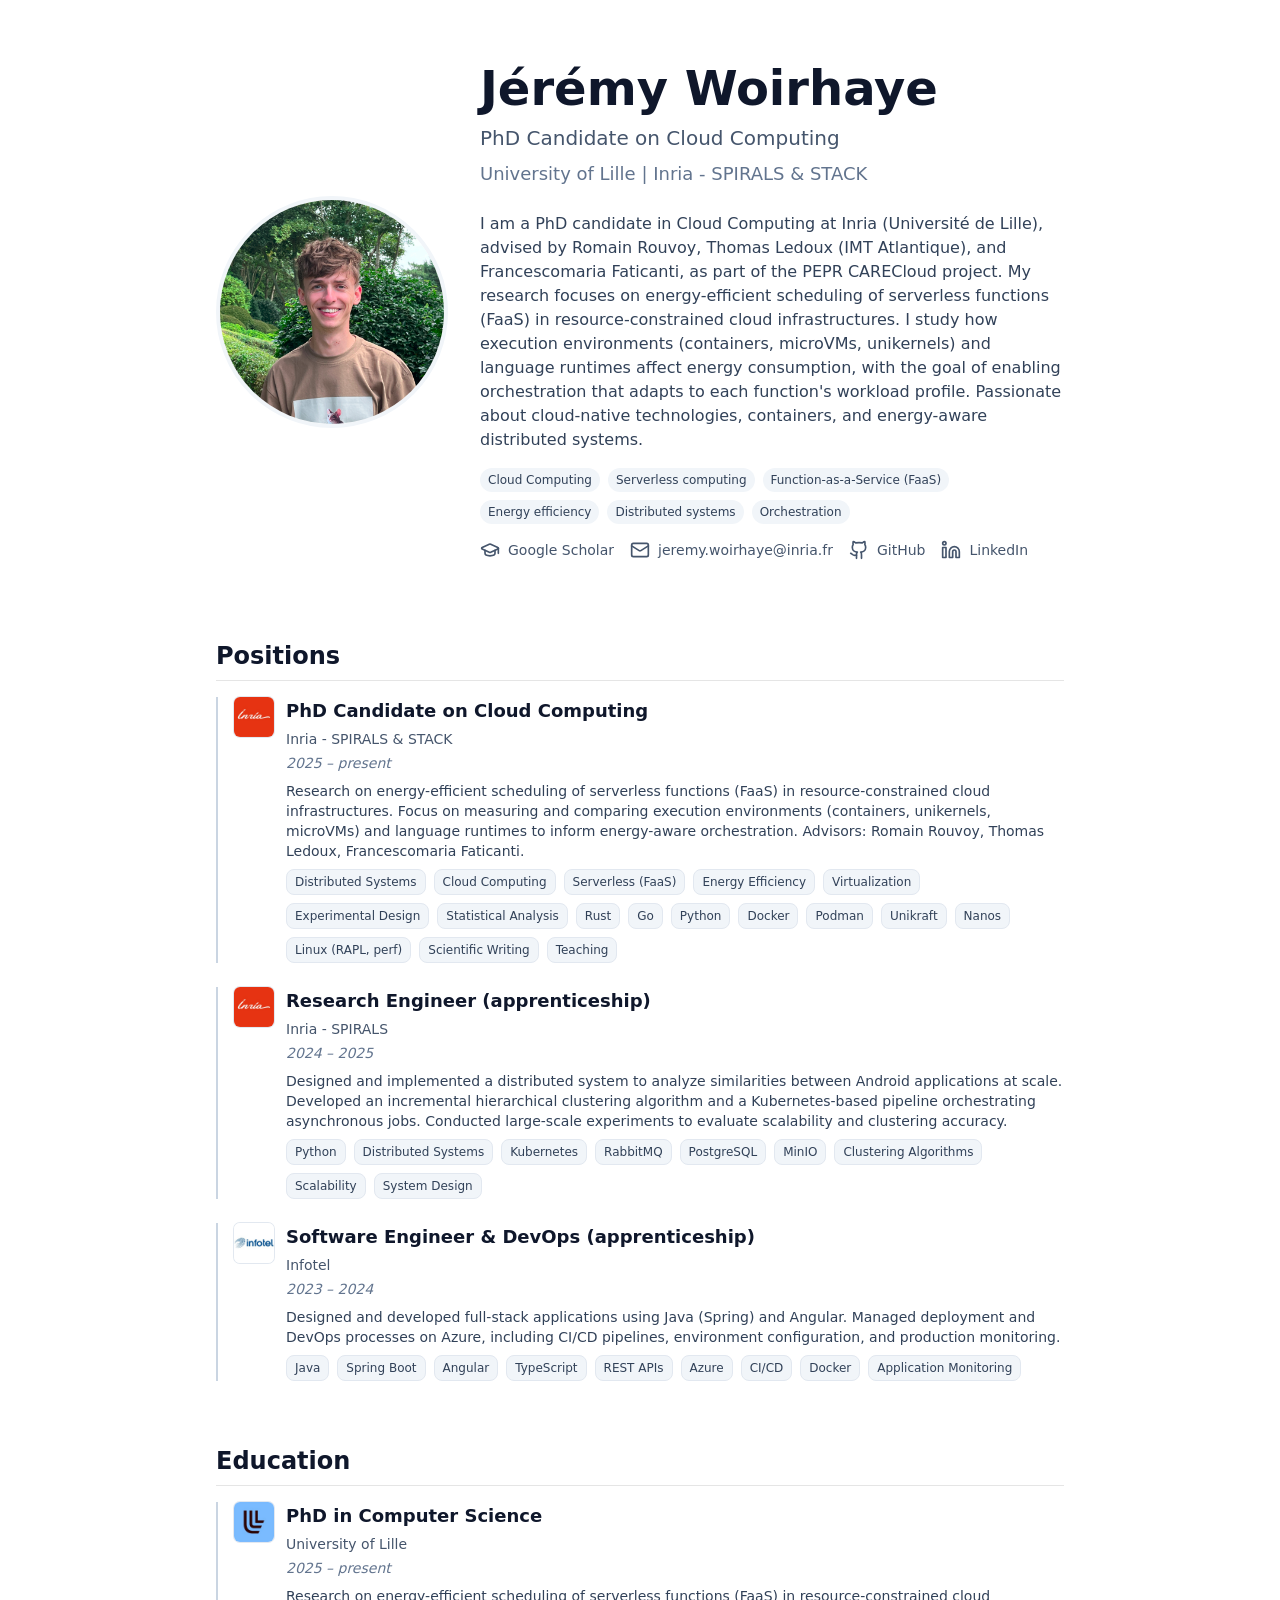
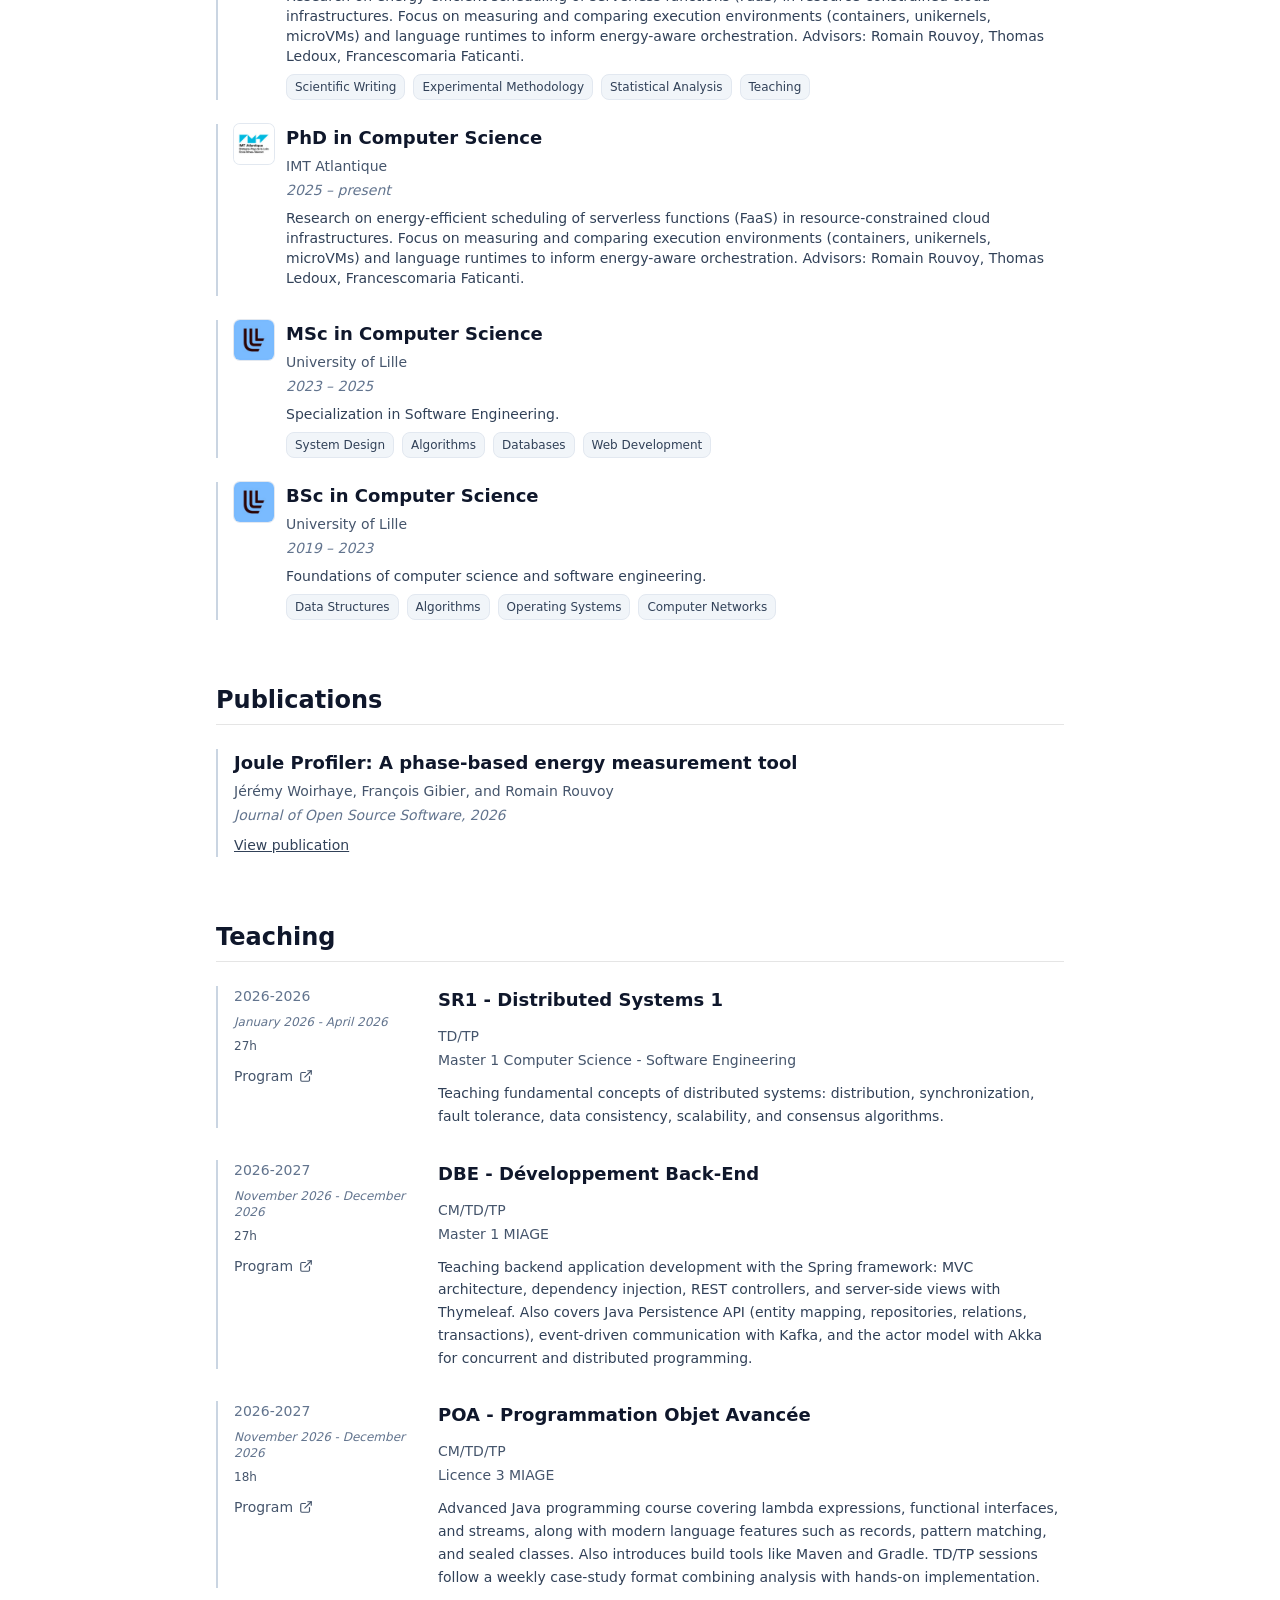
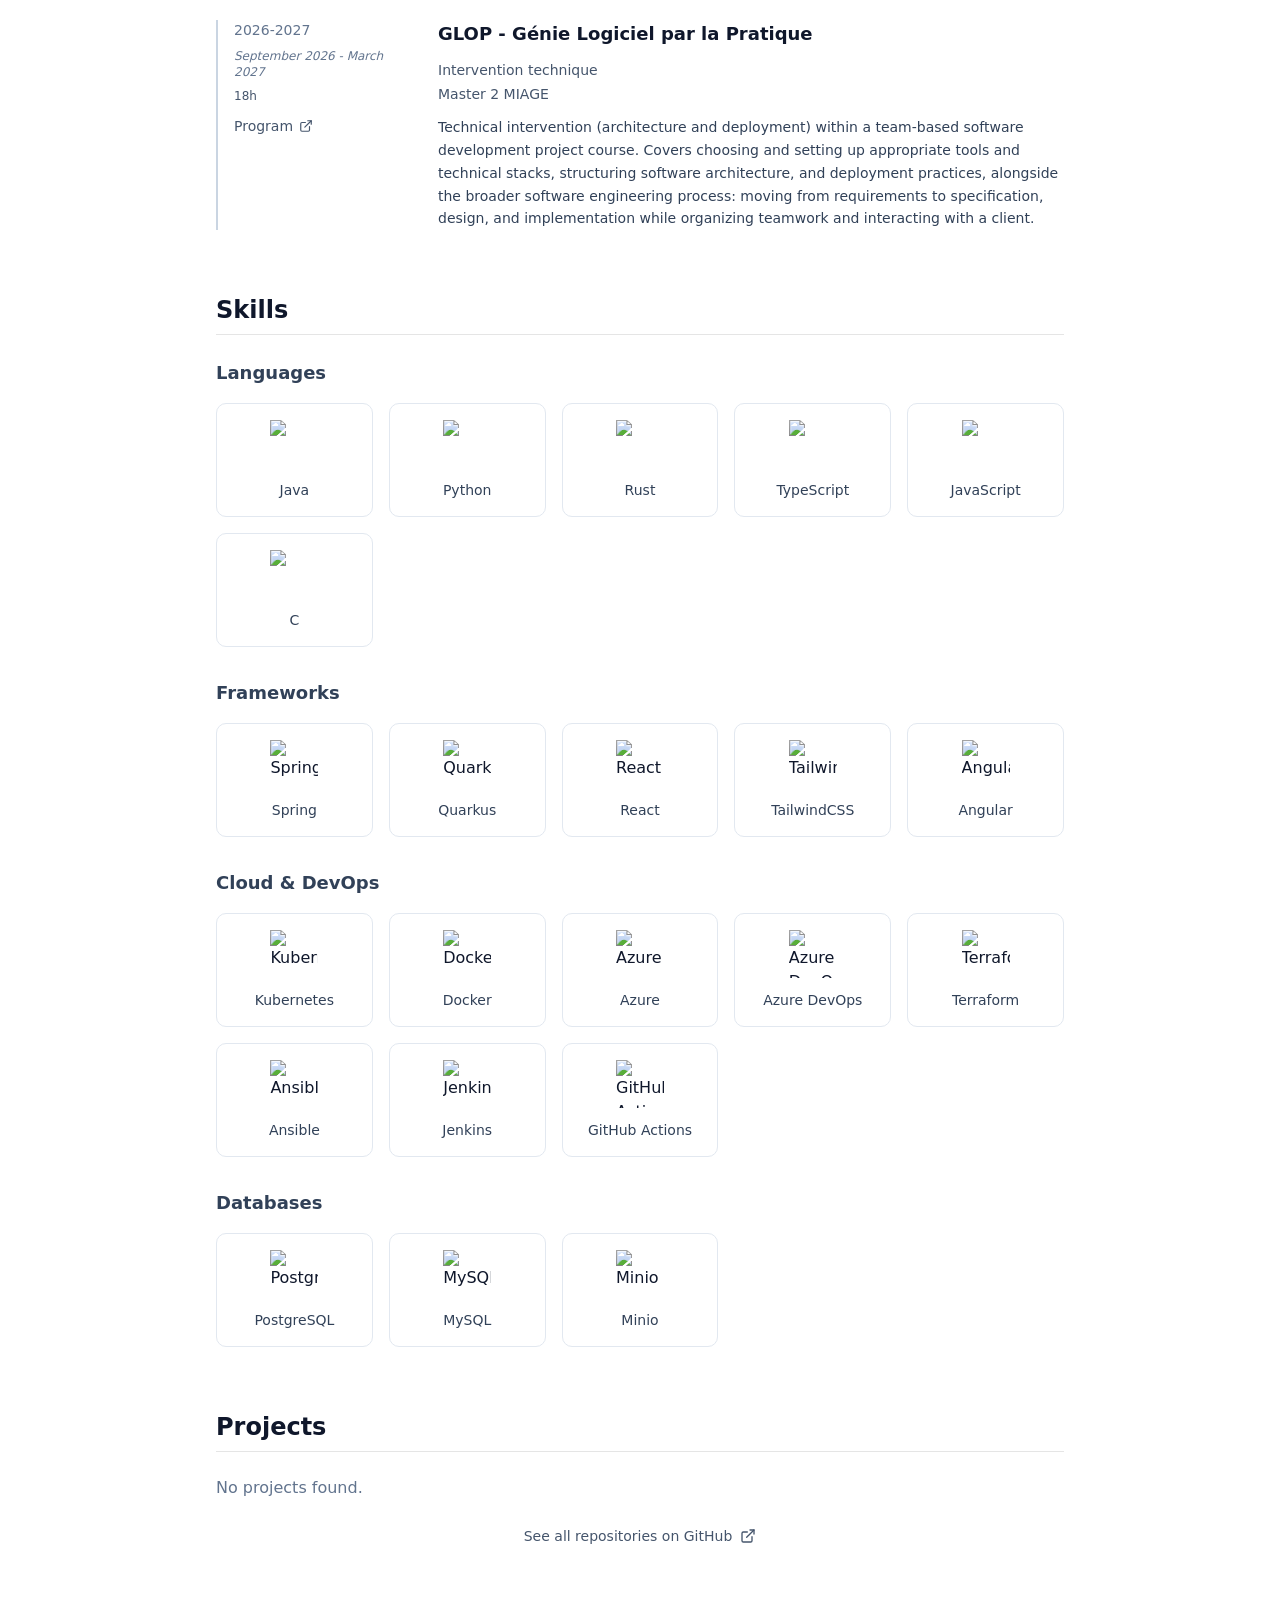
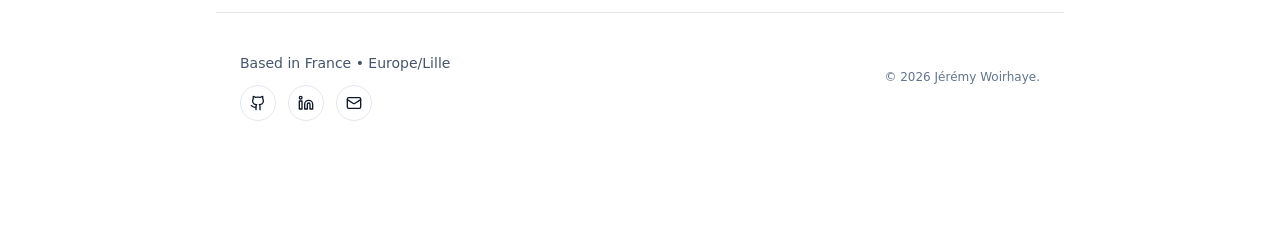
==== commit 8cca3110: "deploy: jwoirhaye/portfolio@a29aff2bc2c743a2969a6870c8dbbaeb25623761" ====
--- a/index.html
+++ b/index.html
@@ -1 +1 @@
-<!DOCTYPE html><!--N_JDUsEyfnCdstufzXwB0--><html lang="en"><head><meta charSet="utf-8"/><meta name="viewport" content="width=device-width, initial-scale=1"/><link rel="preload" as="image" href="/profile_picture.jpeg"/><link rel="stylesheet" href="/_next/static/chunks/ed4b93c9e08109d6.css" data-precedence="next"/><link rel="preload" as="script" fetchPriority="low" href="/_next/static/chunks/708dfc0609e1343f.js"/><script src="/_next/static/chunks/6c1d949039ca8e4a.js" async=""></script><script src="/_next/static/chunks/ea7ab0dba7b47d7c.js" async=""></script><script src="/_next/static/chunks/turbopack-1f458f2a3e742dc1.js" async=""></script><script src="/_next/static/chunks/ff1a16fafef87110.js" async=""></script><script src="/_next/static/chunks/7dd66bdf8a7e5707.js" async=""></script><script src="/_next/static/chunks/3032d3b74c9abd70.js" async=""></script><title>Jérémy Woirhaye – PhD Candidate on Cloud Computing</title><meta name="description" content="I am a PhD candidate in Cloud Computing at Inria (Université de Lille), advised by Romain Rouvoy, Thomas Ledoux (IMT Atlantique), and Francescomaria Faticanti, as part of the PEPR CARECloud project. My research focuses on energy-efficient scheduling of serverless functions (FaaS) in resource-constrained cloud infrastructures. I study how execution environments (containers, microVMs, unikernels) and language runtimes affect energy consumption, with the goal of enabling orchestration that adapts to each function&#x27;s workload profile. Passionate about cloud-native technologies, containers, and energy-aware distributed systems."/><meta name="author" content="Jérémy Woirhaye"/><meta name="keywords" content="Cloud Computing,Serverless computing,Function-as-a-Service (FaaS),Energy efficiency,Distributed systems,Orchestration"/><meta property="og:title" content="Jérémy Woirhaye – PhD Candidate on Cloud Computing"/><meta property="og:description" content="I am a PhD candidate in Cloud Computing at Inria (Université de Lille), advised by Romain Rouvoy, Thomas Ledoux (IMT Atlantique), and Francescomaria Faticanti, as part of the PEPR CARECloud project. My research focuses on energy-efficient scheduling of serverless functions (FaaS) in resource-constrained cloud infrastructures. I study how execution environments (containers, microVMs, unikernels) and language runtimes affect energy consumption, with the goal of enabling orchestration that adapts to each function&#x27;s workload profile. Passionate about cloud-native technologies, containers, and energy-aware distributed systems."/><meta property="og:type" content="website"/><meta name="twitter:card" content="summary"/><meta name="twitter:title" content="Jérémy Woirhaye – PhD Candidate on Cloud Computing"/><meta name="twitter:description" content="I am a PhD candidate in Cloud Computing at Inria (Université de Lille), advised by Romain Rouvoy, Thomas Ledoux (IMT Atlantique), and Francescomaria Faticanti, as part of the PEPR CARECloud project. My research focuses on energy-efficient scheduling of serverless functions (FaaS) in resource-constrained cloud infrastructures. I study how execution environments (containers, microVMs, unikernels) and language runtimes affect energy consumption, with the goal of enabling orchestration that adapts to each function&#x27;s workload profile. Passionate about cloud-native technologies, containers, and energy-aware distributed systems."/><link rel="icon" href="/favicon.ico?favicon.7bcbd2c5.ico" sizes="48x48" type="image/x-icon"/><script src="/_next/static/chunks/a6dad97d9634a72d.js" noModule=""></script></head><body><div hidden=""><!--$--><!--/$--></div><main class="min-h-screen bg-white text-slate-900"><script type="application/ld+json">{"@context":"https://schema.org","@type":"Person","name":"Jérémy Woirhaye","jobTitle":"PhD Candidate on Cloud Computing","affiliation":"University of Lille | Inria - SPIRALS","email":"jeremy.woirhaye@inria.fr","url":"https://jwoirhaye.com","sameAs":["https://github.com/jwoirhaye","https://www.linkedin.com/in/jérémy-woirhaye"]}</script><div class="max-w-4xl mx-auto px-4 sm:px-6 py-12 sm:py-16"><header class="mb-20"><div class="flex flex-col md:flex-row gap-8 items-center"><div class="flex-shrink-0 mx-auto md:mx-0"><img alt="Jérémy Woirhaye" width="232" height="232" decoding="async" data-nimg="1" class="rounded-full object-cover border-4 border-slate-100" style="color:transparent" src="/profile_picture.jpeg"/></div><div class="flex-1 text-center md:text-left"><h1 class="text-4xl md:text-5xl font-bold mb-3">Jérémy Woirhaye</h1><p class="text-lg md:text-xl text-slate-600 mb-2">PhD Candidate on Cloud Computing</p><p class="text-base md:text-lg text-slate-500 mb-6">University of Lille | Inria - SPIRALS</p><p class="text-slate-700 max-w-2xl mb-4">I am a PhD candidate in Cloud Computing at Inria (Université de Lille), advised by Romain Rouvoy, Thomas Ledoux (IMT Atlantique), and Francescomaria Faticanti, as part of the PEPR CARECloud project. My research focuses on energy-efficient scheduling of serverless functions (FaaS) in resource-constrained cloud infrastructures. I study how execution environments (containers, microVMs, unikernels) and language runtimes affect energy consumption, with the goal of enabling orchestration that adapts to each function&#x27;s workload profile. Passionate about cloud-native technologies, containers, and energy-aware distributed systems.</p><ul class="flex flex-wrap gap-2 mb-4"><li class="text-xs px-2 py-1 rounded-full bg-slate-100 text-slate-700">Cloud Computing</li><li class="text-xs px-2 py-1 rounded-full bg-slate-100 text-slate-700">Serverless computing</li><li class="text-xs px-2 py-1 rounded-full bg-slate-100 text-slate-700">Function-as-a-Service (FaaS)</li><li class="text-xs px-2 py-1 rounded-full bg-slate-100 text-slate-700">Energy efficiency</li><li class="text-xs px-2 py-1 rounded-full bg-slate-100 text-slate-700">Distributed systems</li><li class="text-xs px-2 py-1 rounded-full bg-slate-100 text-slate-700">Orchestration</li></ul><div class="flex gap-4 items-center flex-wrap justify-center md:justify-start"><a href="https://scholar.google.com/citations?user=C4jnQhYAAAAJ&amp;hl=fr&amp;oi=ao" target="_blank" rel="noopener noreferrer" class="flex items-center gap-2 text-slate-600 hover:text-slate-900 transition"><svg xmlns="http://www.w3.org/2000/svg" width="24" height="24" viewBox="0 0 24 24" fill="none" stroke="currentColor" stroke-width="2" stroke-linecap="round" stroke-linejoin="round" class="lucide lucide-graduation-cap w-5 h-5" aria-hidden="true"><path d="M21.42 10.922a1 1 0 0 0-.019-1.838L12.83 5.18a2 2 0 0 0-1.66 0L2.6 9.08a1 1 0 0 0 0 1.832l8.57 3.908a2 2 0 0 0 1.66 0z"></path><path d="M22 10v6"></path><path d="M6 12.5V16a6 3 0 0 0 12 0v-3.5"></path></svg><span class="text-sm">Google Scholar</span></a><a href="mailto:jeremy.woirhaye@inria.fr" class="flex items-center gap-2 text-slate-600 hover:text-slate-900 transition"><svg xmlns="http://www.w3.org/2000/svg" width="24" height="24" viewBox="0 0 24 24" fill="none" stroke="currentColor" stroke-width="2" stroke-linecap="round" stroke-linejoin="round" class="lucide lucide-mail w-5 h-5" aria-hidden="true"><path d="m22 7-8.991 5.727a2 2 0 0 1-2.009 0L2 7"></path><rect x="2" y="4" width="20" height="16" rx="2"></rect></svg><span class="text-sm">jeremy.woirhaye@inria.fr</span></a><a href="https://github.com/jwoirhaye" target="_blank" rel="noopener noreferrer" class="flex items-center gap-2 text-slate-600 hover:text-slate-900 transition"><svg xmlns="http://www.w3.org/2000/svg" width="24" height="24" viewBox="0 0 24 24" fill="none" stroke="currentColor" stroke-width="2" stroke-linecap="round" stroke-linejoin="round" class="lucide lucide-github w-5 h-5" aria-hidden="true"><path d="M15 22v-4a4.8 4.8 0 0 0-1-3.5c3 0 6-2 6-5.5.08-1.25-.27-2.48-1-3.5.28-1.15.28-2.35 0-3.5 0 0-1 0-3 1.5-2.64-.5-5.36-.5-8 0C6 2 5 2 5 2c-.3 1.15-.3 2.35 0 3.5A5.403 5.403 0 0 0 4 9c0 3.5 3 5.5 6 5.5-.39.49-.68 1.05-.85 1.65-.17.6-.22 1.23-.15 1.85v4"></path><path d="M9 18c-4.51 2-5-2-7-2"></path></svg><span class="text-sm">GitHub</span></a><a href="https://www.linkedin.com/in/jérémy-woirhaye" target="_blank" rel="noopener noreferrer" class="flex items-center gap-2 text-slate-600 hover:text-slate-900 transition"><svg xmlns="http://www.w3.org/2000/svg" width="24" height="24" viewBox="0 0 24 24" fill="none" stroke="currentColor" stroke-width="2" stroke-linecap="round" stroke-linejoin="round" class="lucide lucide-linkedin w-5 h-5" aria-hidden="true"><path d="M16 8a6 6 0 0 1 6 6v7h-4v-7a2 2 0 0 0-2-2 2 2 0 0 0-2 2v7h-4v-7a6 6 0 0 1 6-6z"></path><rect width="4" height="12" x="2" y="9"></rect><circle cx="4" cy="4" r="2"></circle></svg><span class="text-sm">LinkedIn</span></a></div></div></div></header><section id="positions" class="mb-12 sm:mb-16"><h2 class="text-xl sm:text-2xl font-bold mb-4 border-b pb-2">Positions</h2><div class="space-y-6"><div class="border-l-2 border-slate-300 pl-4"><div class="flex items-start gap-3"><a href="https://www.inria.fr" target="_blank" rel="noopener noreferrer" class="flex-shrink-0"><img alt="Inria - SPIRALS &amp; STACK" loading="lazy" width="40" height="40" decoding="async" data-nimg="1" class="w-10 h-10 object-contain bg-white rounded-sm ring-1 ring-slate-200" style="color:transparent" src="/inria_logo.jpeg"/></a><div class="flex-1 min-w-0"><h3 class="font-semibold text-base sm:text-lg mb-1">PhD Candidate on Cloud Computing</h3><p class="text-slate-600 text-xs sm:text-sm mb-1">Inria - SPIRALS &amp; STACK</p><p class="text-slate-500 text-xs sm:text-sm italic mb-2">2025 – present</p><p class="text-slate-700 text-xs sm:text-sm mb-2">Research on energy-efficient scheduling of serverless functions (FaaS) in resource-constrained cloud infrastructures. Focus on measuring and comparing execution environments (containers, unikernels, microVMs) and language runtimes to inform energy-aware orchestration. Advisors: Romain Rouvoy, Thomas Ledoux, Francescomaria Faticanti.</p><div class="flex flex-wrap gap-2 mt-2"><span class="px-2 py-1 text-[10px] sm:text-xs font-medium bg-slate-100 text-slate-700 rounded-md border border-slate-200">Distributed Systems</span><span class="px-2 py-1 text-[10px] sm:text-xs font-medium bg-slate-100 text-slate-700 rounded-md border border-slate-200">Cloud Computing</span><span class="px-2 py-1 text-[10px] sm:text-xs font-medium bg-slate-100 text-slate-700 rounded-md border border-slate-200">Serverless (FaaS)</span><span class="px-2 py-1 text-[10px] sm:text-xs font-medium bg-slate-100 text-slate-700 rounded-md border border-slate-200">Energy Efficiency</span><span class="px-2 py-1 text-[10px] sm:text-xs font-medium bg-slate-100 text-slate-700 rounded-md border border-slate-200">Virtualization</span><span class="px-2 py-1 text-[10px] sm:text-xs font-medium bg-slate-100 text-slate-700 rounded-md border border-slate-200">Experimental Design</span><span class="px-2 py-1 text-[10px] sm:text-xs font-medium bg-slate-100 text-slate-700 rounded-md border border-slate-200">Statistical Analysis</span><span class="px-2 py-1 text-[10px] sm:text-xs font-medium bg-slate-100 text-slate-700 rounded-md border border-slate-200">Rust</span><span class="px-2 py-1 text-[10px] sm:text-xs font-medium bg-slate-100 text-slate-700 rounded-md border border-slate-200">Go</span><span class="px-2 py-1 text-[10px] sm:text-xs font-medium bg-slate-100 text-slate-700 rounded-md border border-slate-200">Python</span><span class="px-2 py-1 text-[10px] sm:text-xs font-medium bg-slate-100 text-slate-700 rounded-md border border-slate-200">Docker</span><span class="px-2 py-1 text-[10px] sm:text-xs font-medium bg-slate-100 text-slate-700 rounded-md border border-slate-200">Podman</span><span class="px-2 py-1 text-[10px] sm:text-xs font-medium bg-slate-100 text-slate-700 rounded-md border border-slate-200">Unikraft</span><span class="px-2 py-1 text-[10px] sm:text-xs font-medium bg-slate-100 text-slate-700 rounded-md border border-slate-200">Nanos</span><span class="px-2 py-1 text-[10px] sm:text-xs font-medium bg-slate-100 text-slate-700 rounded-md border border-slate-200">Linux (RAPL, perf)</span><span class="px-2 py-1 text-[10px] sm:text-xs font-medium bg-slate-100 text-slate-700 rounded-md border border-slate-200">Scientific Writing</span><span class="px-2 py-1 text-[10px] sm:text-xs font-medium bg-slate-100 text-slate-700 rounded-md border border-slate-200">Teaching</span></div></div></div></div><div class="border-l-2 border-slate-300 pl-4"><div class="flex items-start gap-3"><a href="https://www.inria.fr" target="_blank" rel="noopener noreferrer" class="flex-shrink-0"><img alt="Inria - SPIRALS" loading="lazy" width="40" height="40" decoding="async" data-nimg="1" class="w-10 h-10 object-contain bg-white rounded-sm ring-1 ring-slate-200" style="color:transparent" src="/inria_logo.jpeg"/></a><div class="flex-1 min-w-0"><h3 class="font-semibold text-base sm:text-lg mb-1">Research Engineer (apprenticeship)</h3><p class="text-slate-600 text-xs sm:text-sm mb-1">Inria - SPIRALS</p><p class="text-slate-500 text-xs sm:text-sm italic mb-2">2024 – 2025</p><p class="text-slate-700 text-xs sm:text-sm mb-2">Designed and implemented a distributed system to analyze similarities between Android applications at scale. Developed an incremental hierarchical clustering algorithm and a Kubernetes-based pipeline orchestrating asynchronous jobs. Conducted large-scale experiments to evaluate scalability and clustering accuracy.</p><div class="flex flex-wrap gap-2 mt-2"><span class="px-2 py-1 text-[10px] sm:text-xs font-medium bg-slate-100 text-slate-700 rounded-md border border-slate-200">Python</span><span class="px-2 py-1 text-[10px] sm:text-xs font-medium bg-slate-100 text-slate-700 rounded-md border border-slate-200">Distributed Systems</span><span class="px-2 py-1 text-[10px] sm:text-xs font-medium bg-slate-100 text-slate-700 rounded-md border border-slate-200">Kubernetes</span><span class="px-2 py-1 text-[10px] sm:text-xs font-medium bg-slate-100 text-slate-700 rounded-md border border-slate-200">RabbitMQ</span><span class="px-2 py-1 text-[10px] sm:text-xs font-medium bg-slate-100 text-slate-700 rounded-md border border-slate-200">PostgreSQL</span><span class="px-2 py-1 text-[10px] sm:text-xs font-medium bg-slate-100 text-slate-700 rounded-md border border-slate-200">MinIO</span><span class="px-2 py-1 text-[10px] sm:text-xs font-medium bg-slate-100 text-slate-700 rounded-md border border-slate-200">Clustering Algorithms</span><span class="px-2 py-1 text-[10px] sm:text-xs font-medium bg-slate-100 text-slate-700 rounded-md border border-slate-200">Scalability</span><span class="px-2 py-1 text-[10px] sm:text-xs font-medium bg-slate-100 text-slate-700 rounded-md border border-slate-200">System Design</span></div></div></div></div><div class="border-l-2 border-slate-300 pl-4"><div class="flex items-start gap-3"><a href="https://infotel.com/" target="_blank" rel="noopener noreferrer" class="flex-shrink-0"><img alt="Infotel" loading="lazy" width="40" height="40" decoding="async" data-nimg="1" class="w-10 h-10 object-contain bg-white rounded-sm ring-1 ring-slate-200" style="color:transparent" src="/infotel_logo.jpeg"/></a><div class="flex-1 min-w-0"><h3 class="font-semibold text-base sm:text-lg mb-1">Software Engineer &amp; DevOps (apprenticeship)</h3><p class="text-slate-600 text-xs sm:text-sm mb-1">Infotel</p><p class="text-slate-500 text-xs sm:text-sm italic mb-2">2023 – 2024</p><p class="text-slate-700 text-xs sm:text-sm mb-2">Designed and developed full-stack applications using Java (Spring) and Angular. Managed deployment and DevOps processes on Azure, including CI/CD pipelines, environment configuration, and production monitoring.</p><div class="flex flex-wrap gap-2 mt-2"><span class="px-2 py-1 text-[10px] sm:text-xs font-medium bg-slate-100 text-slate-700 rounded-md border border-slate-200">Java</span><span class="px-2 py-1 text-[10px] sm:text-xs font-medium bg-slate-100 text-slate-700 rounded-md border border-slate-200">Spring Boot</span><span class="px-2 py-1 text-[10px] sm:text-xs font-medium bg-slate-100 text-slate-700 rounded-md border border-slate-200">Angular</span><span class="px-2 py-1 text-[10px] sm:text-xs font-medium bg-slate-100 text-slate-700 rounded-md border border-slate-200">TypeScript</span><span class="px-2 py-1 text-[10px] sm:text-xs font-medium bg-slate-100 text-slate-700 rounded-md border border-slate-200">REST APIs</span><span class="px-2 py-1 text-[10px] sm:text-xs font-medium bg-slate-100 text-slate-700 rounded-md border border-slate-200">Azure</span><span class="px-2 py-1 text-[10px] sm:text-xs font-medium bg-slate-100 text-slate-700 rounded-md border border-slate-200">CI/CD</span><span class="px-2 py-1 text-[10px] sm:text-xs font-medium bg-slate-100 text-slate-700 rounded-md border border-slate-200">Docker</span><span class="px-2 py-1 text-[10px] sm:text-xs font-medium bg-slate-100 text-slate-700 rounded-md border border-slate-200">Application Monitoring</span></div></div></div></div></div></section><section id="education" class="mb-12 sm:mb-16"><h2 class="text-xl sm:text-2xl font-bold mb-4 border-b pb-2">Education</h2><div class="space-y-6"><div class="border-l-2 border-slate-300 pl-4"><div class="flex items-start gap-3"><a href="https://www.univ-lille.fr" target="_blank" rel="noopener noreferrer" class="flex-shrink-0"><img alt="University of Lille" loading="lazy" width="40" height="40" decoding="async" data-nimg="1" class="w-10 h-10 object-contain bg-white rounded-sm ring-1 ring-slate-200" style="color:transparent" src="/universite_de_lille_logo.jpeg"/></a><div class="flex-1 min-w-0"><h3 class="font-semibold text-base sm:text-lg mb-1">PhD in Computer Science</h3><p class="text-slate-600 text-xs sm:text-sm mb-1">University of Lille</p><p class="text-slate-500 text-xs sm:text-sm italic mb-2">2025 – present</p><p class="text-slate-700 text-xs sm:text-sm mb-2">Research on energy-efficient scheduling of serverless functions (FaaS) in resource-constrained cloud infrastructures. Focus on measuring and comparing execution environments (containers, unikernels, microVMs) and language runtimes to inform energy-aware orchestration. Advisors: Romain Rouvoy, Thomas Ledoux, Francescomaria Faticanti.</p><div class="flex flex-wrap gap-2 mt-2"><span class="px-2 py-1 text-[10px] sm:text-xs font-medium bg-slate-100 text-slate-700 rounded-md border border-slate-200">Scientific Writing</span><span class="px-2 py-1 text-[10px] sm:text-xs font-medium bg-slate-100 text-slate-700 rounded-md border border-slate-200">Experimental Methodology</span><span class="px-2 py-1 text-[10px] sm:text-xs font-medium bg-slate-100 text-slate-700 rounded-md border border-slate-200">Statistical Analysis</span><span class="px-2 py-1 text-[10px] sm:text-xs font-medium bg-slate-100 text-slate-700 rounded-md border border-slate-200">Teaching</span></div></div></div></div><div class="border-l-2 border-slate-300 pl-4"><div class="flex items-start gap-3"><a href="https://www.imt-atlantique.fr" target="_blank" rel="noopener noreferrer" class="flex-shrink-0"><img alt="IMT Atlantique" loading="lazy" width="40" height="40" decoding="async" data-nimg="1" class="w-10 h-10 object-contain bg-white rounded-sm ring-1 ring-slate-200" style="color:transparent" src="/imt_atlantique_logo.jpeg"/></a><div class="flex-1 min-w-0"><h3 class="font-semibold text-base sm:text-lg mb-1">PhD in Computer Science</h3><p class="text-slate-600 text-xs sm:text-sm mb-1">IMT Atlantique</p><p class="text-slate-500 text-xs sm:text-sm italic mb-2">2025 – present</p><p class="text-slate-700 text-xs sm:text-sm mb-2">Research on energy-efficient scheduling of serverless functions (FaaS) in resource-constrained cloud infrastructures. Focus on measuring and comparing execution environments (containers, unikernels, microVMs) and language runtimes to inform energy-aware orchestration. Advisors: Romain Rouvoy, Thomas Ledoux, Francescomaria Faticanti.</p></div></div></div><div class="border-l-2 border-slate-300 pl-4"><div class="flex items-start gap-3"><a href="https://www.univ-lille.fr" target="_blank" rel="noopener noreferrer" class="flex-shrink-0"><img alt="University of Lille" loading="lazy" width="40" height="40" decoding="async" data-nimg="1" class="w-10 h-10 object-contain bg-white rounded-sm ring-1 ring-slate-200" style="color:transparent" src="/universite_de_lille_logo.jpeg"/></a><div class="flex-1 min-w-0"><h3 class="font-semibold text-base sm:text-lg mb-1">MSc in Computer Science</h3><p class="text-slate-600 text-xs sm:text-sm mb-1">University of Lille</p><p class="text-slate-500 text-xs sm:text-sm italic mb-2">2023 – 2025</p><p class="text-slate-700 text-xs sm:text-sm mb-2">Specialization in Software Engineering.</p><div class="flex flex-wrap gap-2 mt-2"><span class="px-2 py-1 text-[10px] sm:text-xs font-medium bg-slate-100 text-slate-700 rounded-md border border-slate-200">System Design</span><span class="px-2 py-1 text-[10px] sm:text-xs font-medium bg-slate-100 text-slate-700 rounded-md border border-slate-200">Algorithms</span><span class="px-2 py-1 text-[10px] sm:text-xs font-medium bg-slate-100 text-slate-700 rounded-md border border-slate-200">Databases</span><span class="px-2 py-1 text-[10px] sm:text-xs font-medium bg-slate-100 text-slate-700 rounded-md border border-slate-200">Web Development</span></div></div></div></div><div class="border-l-2 border-slate-300 pl-4"><div class="flex items-start gap-3"><a href="https://www.univ-lille.fr" target="_blank" rel="noopener noreferrer" class="flex-shrink-0"><img alt="University of Lille" loading="lazy" width="40" height="40" decoding="async" data-nimg="1" class="w-10 h-10 object-contain bg-white rounded-sm ring-1 ring-slate-200" style="color:transparent" src="/universite_de_lille_logo.jpeg"/></a><div class="flex-1 min-w-0"><h3 class="font-semibold text-base sm:text-lg mb-1">BSc in Computer Science</h3><p class="text-slate-600 text-xs sm:text-sm mb-1">University of Lille</p><p class="text-slate-500 text-xs sm:text-sm italic mb-2">2019 – 2023</p><p class="text-slate-700 text-xs sm:text-sm mb-2">Foundations of computer science and software engineering.</p><div class="flex flex-wrap gap-2 mt-2"><span class="px-2 py-1 text-[10px] sm:text-xs font-medium bg-slate-100 text-slate-700 rounded-md border border-slate-200">Data Structures</span><span class="px-2 py-1 text-[10px] sm:text-xs font-medium bg-slate-100 text-slate-700 rounded-md border border-slate-200">Algorithms</span><span class="px-2 py-1 text-[10px] sm:text-xs font-medium bg-slate-100 text-slate-700 rounded-md border border-slate-200">Operating Systems</span><span class="px-2 py-1 text-[10px] sm:text-xs font-medium bg-slate-100 text-slate-700 rounded-md border border-slate-200">Computer Networks</span></div></div></div></div></div></section><section id="publications" class="mb-12 sm:mb-16"><h2 class="text-xl sm:text-2xl font-bold mb-6 border-b pb-2">Publications</h2><div class="space-y-6"><div class="border-l-2 border-slate-300 pl-4"><h3 class="font-semibold text-base sm:text-lg mb-1">Joule Profiler: A phase-based energy measurement tool</h3><p class="text-slate-600 text-xs sm:text-sm mb-1">Jérémy Woirhaye, François Gibier, and Romain Rouvoy</p><p class="text-slate-500 text-xs sm:text-sm italic mb-2">Journal of Open Source Software<!-- -->, <!-- -->2026</p><a href="https://joss.theoj.org/papers/10.21105/joss.10575.pdf" target="_blank" rel="noopener noreferrer" class="text-xs sm:text-sm text-slate-700 underline hover:text-slate-900 transition">View publication</a></div></div></section><section id="teaching" class="mb-12 sm:mb-16"><h2 class="text-xl sm:text-2xl font-bold mb-6 border-b pb-2">Teaching</h2><div class="space-y-8"><div class="border-l-2 border-slate-300 pl-4"><div class="grid grid-cols-1 sm:grid-cols-[180px_1fr] gap-4 sm:gap-6"><div class="space-y-2"><p class="text-slate-500 text-xs sm:text-sm font-medium">2026-2026</p><p class="text-slate-500 text-xs italic">January 2026 - April 2026</p><div class="space-y-1 text-xs text-slate-600"><p>27h</p></div><div class="flex flex-wrap gap-4 text-xs sm:text-sm pt-1"><a href="https://www.fil.univ-lille.fr/portail/index.php?dipl=MInfo&amp;sem=GL&amp;ue=SR1&amp;label=Programme" target="_blank" rel="noopener noreferrer" class="text-slate-600 hover:text-slate-900 transition inline-flex items-center gap-1.5">Program <svg xmlns="http://www.w3.org/2000/svg" width="24" height="24" viewBox="0 0 24 24" fill="none" stroke="currentColor" stroke-width="2" stroke-linecap="round" stroke-linejoin="round" class="lucide lucide-external-link w-3.5 h-3.5" aria-hidden="true"><path d="M15 3h6v6"></path><path d="M10 14 21 3"></path><path d="M18 13v6a2 2 0 0 1-2 2H5a2 2 0 0 1-2-2V8a2 2 0 0 1 2-2h6"></path></svg></a></div></div><div class="space-y-3"><h3 class="font-semibold text-base sm:text-lg">SR1 - Distributed Systems 1</h3><div class="space-y-1"><p class="text-slate-600 text-xs sm:text-sm">TD/TP</p><p class="text-slate-600 text-xs sm:text-sm">Master 1 Computer Science - Software Engineering</p></div><p class="text-slate-700 text-xs sm:text-sm leading-relaxed">Teaching fundamental concepts of distributed systems: distribution, synchronization, fault tolerance, data consistency, scalability, and consensus algorithms.</p></div></div></div><div class="border-l-2 border-slate-300 pl-4"><div class="grid grid-cols-1 sm:grid-cols-[180px_1fr] gap-4 sm:gap-6"><div class="space-y-2"><p class="text-slate-500 text-xs sm:text-sm font-medium">2026-2027</p><p class="text-slate-500 text-xs italic">November 2026 - December 2026</p><div class="space-y-1 text-xs text-slate-600"><p>27h</p></div><div class="flex flex-wrap gap-4 text-xs sm:text-sm pt-1"><a href="https://www.fil.univ-lille.fr/portail/index.php?dipl=MMiage&amp;sem=M1MIAGE&amp;ue=DBE&amp;label=Pr%C3%A9sentation" target="_blank" rel="noopener noreferrer" class="text-slate-600 hover:text-slate-900 transition inline-flex items-center gap-1.5">Program <svg xmlns="http://www.w3.org/2000/svg" width="24" height="24" viewBox="0 0 24 24" fill="none" stroke="currentColor" stroke-width="2" stroke-linecap="round" stroke-linejoin="round" class="lucide lucide-external-link w-3.5 h-3.5" aria-hidden="true"><path d="M15 3h6v6"></path><path d="M10 14 21 3"></path><path d="M18 13v6a2 2 0 0 1-2 2H5a2 2 0 0 1-2-2V8a2 2 0 0 1 2-2h6"></path></svg></a></div></div><div class="space-y-3"><h3 class="font-semibold text-base sm:text-lg">DBE - Développement Back-End</h3><div class="space-y-1"><p class="text-slate-600 text-xs sm:text-sm">CM/TD/TP</p><p class="text-slate-600 text-xs sm:text-sm">Master 1 MIAGE</p></div><p class="text-slate-700 text-xs sm:text-sm leading-relaxed">Teaching backend application development with the Spring framework: MVC architecture, dependency injection, REST controllers, and server-side views with Thymeleaf. Also covers Java Persistence API (entity mapping, repositories, relations, transactions), event-driven communication with Kafka, and the actor model with Akka for concurrent and distributed programming.</p></div></div></div><div class="border-l-2 border-slate-300 pl-4"><div class="grid grid-cols-1 sm:grid-cols-[180px_1fr] gap-4 sm:gap-6"><div class="space-y-2"><p class="text-slate-500 text-xs sm:text-sm font-medium">2026-2027</p><p class="text-slate-500 text-xs italic">November 2026 - December 2026</p><div class="space-y-1 text-xs text-slate-600"><p>18h</p></div><div class="flex flex-wrap gap-4 text-xs sm:text-sm pt-1"><a href="https://www.fil.univ-lille.fr/portail/index.php?dipl=L&amp;sem=S5M&amp;ue=POA&amp;label=Pr%C3%A9sentation" target="_blank" rel="noopener noreferrer" class="text-slate-600 hover:text-slate-900 transition inline-flex items-center gap-1.5">Program <svg xmlns="http://www.w3.org/2000/svg" width="24" height="24" viewBox="0 0 24 24" fill="none" stroke="currentColor" stroke-width="2" stroke-linecap="round" stroke-linejoin="round" class="lucide lucide-external-link w-3.5 h-3.5" aria-hidden="true"><path d="M15 3h6v6"></path><path d="M10 14 21 3"></path><path d="M18 13v6a2 2 0 0 1-2 2H5a2 2 0 0 1-2-2V8a2 2 0 0 1 2-2h6"></path></svg></a></div></div><div class="space-y-3"><h3 class="font-semibold text-base sm:text-lg">POA - Programmation Objet Avancée</h3><div class="space-y-1"><p class="text-slate-600 text-xs sm:text-sm">CM/TD/TP</p><p class="text-slate-600 text-xs sm:text-sm">Licence 3 MIAGE</p></div><p class="text-slate-700 text-xs sm:text-sm leading-relaxed">Advanced Java programming course covering lambda expressions, functional interfaces, and streams, along with modern language features such as records, pattern matching, and sealed classes. Also introduces build tools like Maven and Gradle. TD/TP sessions follow a weekly case-study format combining analysis with hands-on implementation.</p></div></div></div><div class="border-l-2 border-slate-300 pl-4"><div class="grid grid-cols-1 sm:grid-cols-[180px_1fr] gap-4 sm:gap-6"><div class="space-y-2"><p class="text-slate-500 text-xs sm:text-sm font-medium">2026-2027</p><p class="text-slate-500 text-xs italic">September 2026 - March 2027</p><div class="space-y-1 text-xs text-slate-600"><p>18h</p></div><div class="flex flex-wrap gap-4 text-xs sm:text-sm pt-1"><a href="https://www.fil.univ-lille.fr/portail/index.php?dipl=MMiage&amp;sem=M2MIAGE&amp;ue=GLOP&amp;label=Pr%C3%A9sentation" target="_blank" rel="noopener noreferrer" class="text-slate-600 hover:text-slate-900 transition inline-flex items-center gap-1.5">Program <svg xmlns="http://www.w3.org/2000/svg" width="24" height="24" viewBox="0 0 24 24" fill="none" stroke="currentColor" stroke-width="2" stroke-linecap="round" stroke-linejoin="round" class="lucide lucide-external-link w-3.5 h-3.5" aria-hidden="true"><path d="M15 3h6v6"></path><path d="M10 14 21 3"></path><path d="M18 13v6a2 2 0 0 1-2 2H5a2 2 0 0 1-2-2V8a2 2 0 0 1 2-2h6"></path></svg></a></div></div><div class="space-y-3"><h3 class="font-semibold text-base sm:text-lg">GLOP - Génie Logiciel par la Pratique</h3><div class="space-y-1"><p class="text-slate-600 text-xs sm:text-sm">Intervention technique</p><p class="text-slate-600 text-xs sm:text-sm">Master 2 MIAGE</p></div><p class="text-slate-700 text-xs sm:text-sm leading-relaxed">Technical intervention (architecture and deployment) within a team-based software development project course. Covers choosing and setting up appropriate tools and technical stacks, structuring software architecture, and deployment practices, alongside the broader software engineering process: moving from requirements to specification, design, and implementation while organizing teamwork and interacting with a client.</p></div></div></div></div></section><section id="skills" class="mb-12 sm:mb-16"><h2 class="text-xl sm:text-2xl font-bold mb-6 border-b pb-2">Skills</h2><div class="space-y-8"><div><h3 class="text-lg font-semibold mb-4 text-slate-700">Languages</h3><div class="grid grid-cols-2 sm:grid-cols-3 md:grid-cols-4 lg:grid-cols-5 gap-4"><div class="flex flex-col items-center justify-center p-4 rounded-lg border border-slate-200 bg-white hover:shadow-md hover:border-slate-300 transition-all duration-200 group"><div class="w-12 h-12 mb-3 flex items-center justify-center"><img alt="Java" loading="lazy" width="48" height="48" decoding="async" data-nimg="1" class="object-contain group-hover:scale-110 transition-transform duration-200" style="color:transparent" src="https://cdn.jsdelivr.net/gh/devicons/devicon/icons/java/java-original.svg"/></div><span class="text-xs sm:text-sm font-medium text-slate-700 text-center">Java</span></div><div class="flex flex-col items-center justify-center p-4 rounded-lg border border-slate-200 bg-white hover:shadow-md hover:border-slate-300 transition-all duration-200 group"><div class="w-12 h-12 mb-3 flex items-center justify-center"><img alt="Python" loading="lazy" width="48" height="48" decoding="async" data-nimg="1" class="object-contain group-hover:scale-110 transition-transform duration-200" style="color:transparent" src="https://cdn.jsdelivr.net/gh/devicons/devicon/icons/python/python-original.svg"/></div><span class="text-xs sm:text-sm font-medium text-slate-700 text-center">Python</span></div><div class="flex flex-col items-center justify-center p-4 rounded-lg border border-slate-200 bg-white hover:shadow-md hover:border-slate-300 transition-all duration-200 group"><div class="w-12 h-12 mb-3 flex items-center justify-center"><img alt="Rust" loading="lazy" width="48" height="48" decoding="async" data-nimg="1" class="object-contain group-hover:scale-110 transition-transform duration-200" style="color:transparent" src="https://cdn.jsdelivr.net/gh/devicons/devicon/icons/rust/rust-original.svg"/></div><span class="text-xs sm:text-sm font-medium text-slate-700 text-center">Rust</span></div><div class="flex flex-col items-center justify-center p-4 rounded-lg border border-slate-200 bg-white hover:shadow-md hover:border-slate-300 transition-all duration-200 group"><div class="w-12 h-12 mb-3 flex items-center justify-center"><img alt="TypeScript" loading="lazy" width="48" height="48" decoding="async" data-nimg="1" class="object-contain group-hover:scale-110 transition-transform duration-200" style="color:transparent" src="https://cdn.jsdelivr.net/gh/devicons/devicon/icons/typescript/typescript-original.svg"/></div><span class="text-xs sm:text-sm font-medium text-slate-700 text-center">TypeScript</span></div><div class="flex flex-col items-center justify-center p-4 rounded-lg border border-slate-200 bg-white hover:shadow-md hover:border-slate-300 transition-all duration-200 group"><div class="w-12 h-12 mb-3 flex items-center justify-center"><img alt="JavaScript" loading="lazy" width="48" height="48" decoding="async" data-nimg="1" class="object-contain group-hover:scale-110 transition-transform duration-200" style="color:transparent" src="https://cdn.jsdelivr.net/gh/devicons/devicon/icons/javascript/javascript-original.svg"/></div><span class="text-xs sm:text-sm font-medium text-slate-700 text-center">JavaScript</span></div><div class="flex flex-col items-center justify-center p-4 rounded-lg border border-slate-200 bg-white hover:shadow-md hover:border-slate-300 transition-all duration-200 group"><div class="w-12 h-12 mb-3 flex items-center justify-center"><img alt="C" loading="lazy" width="48" height="48" decoding="async" data-nimg="1" class="object-contain group-hover:scale-110 transition-transform duration-200" style="color:transparent" src="https://cdn.jsdelivr.net/gh/devicons/devicon/icons/c/c-original.svg"/></div><span class="text-xs sm:text-sm font-medium text-slate-700 text-center">C</span></div></div></div><div><h3 class="text-lg font-semibold mb-4 text-slate-700">Frameworks</h3><div class="grid grid-cols-2 sm:grid-cols-3 md:grid-cols-4 lg:grid-cols-5 gap-4"><div class="flex flex-col items-center justify-center p-4 rounded-lg border border-slate-200 bg-white hover:shadow-md hover:border-slate-300 transition-all duration-200 group"><div class="w-12 h-12 mb-3 flex items-center justify-center"><img alt="Spring" loading="lazy" width="48" height="48" decoding="async" data-nimg="1" class="object-contain group-hover:scale-110 transition-transform duration-200" style="color:transparent" src="https://cdn.jsdelivr.net/gh/devicons/devicon/icons/spring/spring-original.svg"/></div><span class="text-xs sm:text-sm font-medium text-slate-700 text-center">Spring</span></div><div class="flex flex-col items-center justify-center p-4 rounded-lg border border-slate-200 bg-white hover:shadow-md hover:border-slate-300 transition-all duration-200 group"><div class="w-12 h-12 mb-3 flex items-center justify-center"><img alt="Quarkus" loading="lazy" width="48" height="48" decoding="async" data-nimg="1" class="object-contain group-hover:scale-110 transition-transform duration-200" style="color:transparent" src="https://design.jboss.org/quarkus/logo/final/SVG/quarkus_icon_rgb_default.svg"/></div><span class="text-xs sm:text-sm font-medium text-slate-700 text-center">Quarkus</span></div><div class="flex flex-col items-center justify-center p-4 rounded-lg border border-slate-200 bg-white hover:shadow-md hover:border-slate-300 transition-all duration-200 group"><div class="w-12 h-12 mb-3 flex items-center justify-center"><img alt="React" loading="lazy" width="48" height="48" decoding="async" data-nimg="1" class="object-contain group-hover:scale-110 transition-transform duration-200" style="color:transparent" src="https://cdn.jsdelivr.net/gh/devicons/devicon/icons/react/react-original.svg"/></div><span class="text-xs sm:text-sm font-medium text-slate-700 text-center">React</span></div><div class="flex flex-col items-center justify-center p-4 rounded-lg border border-slate-200 bg-white hover:shadow-md hover:border-slate-300 transition-all duration-200 group"><div class="w-12 h-12 mb-3 flex items-center justify-center"><img alt="TailwindCSS" loading="lazy" width="48" height="48" decoding="async" data-nimg="1" class="object-contain group-hover:scale-110 transition-transform duration-200" style="color:transparent" src="https://cdn.jsdelivr.net/gh/devicons/devicon/icons/tailwindcss/tailwindcss-original.svg"/></div><span class="text-xs sm:text-sm font-medium text-slate-700 text-center">TailwindCSS</span></div><div class="flex flex-col items-center justify-center p-4 rounded-lg border border-slate-200 bg-white hover:shadow-md hover:border-slate-300 transition-all duration-200 group"><div class="w-12 h-12 mb-3 flex items-center justify-center"><img alt="Angular" loading="lazy" width="48" height="48" decoding="async" data-nimg="1" class="object-contain group-hover:scale-110 transition-transform duration-200" style="color:transparent" src="https://cdn.jsdelivr.net/gh/devicons/devicon/icons/angular/angular-original.svg"/></div><span class="text-xs sm:text-sm font-medium text-slate-700 text-center">Angular</span></div></div></div><div><h3 class="text-lg font-semibold mb-4 text-slate-700">Cloud &amp; DevOps</h3><div class="grid grid-cols-2 sm:grid-cols-3 md:grid-cols-4 lg:grid-cols-5 gap-4"><div class="flex flex-col items-center justify-center p-4 rounded-lg border border-slate-200 bg-white hover:shadow-md hover:border-slate-300 transition-all duration-200 group"><div class="w-12 h-12 mb-3 flex items-center justify-center"><img alt="Kubernetes" loading="lazy" width="48" height="48" decoding="async" data-nimg="1" class="object-contain group-hover:scale-110 transition-transform duration-200" style="color:transparent" src="https://cdn.jsdelivr.net/gh/devicons/devicon/icons/kubernetes/kubernetes-plain.svg"/></div><span class="text-xs sm:text-sm font-medium text-slate-700 text-center">Kubernetes</span></div><div class="flex flex-col items-center justify-center p-4 rounded-lg border border-slate-200 bg-white hover:shadow-md hover:border-slate-300 transition-all duration-200 group"><div class="w-12 h-12 mb-3 flex items-center justify-center"><img alt="Docker" loading="lazy" width="48" height="48" decoding="async" data-nimg="1" class="object-contain group-hover:scale-110 transition-transform duration-200" style="color:transparent" src="https://cdn.jsdelivr.net/gh/devicons/devicon/icons/docker/docker-original.svg"/></div><span class="text-xs sm:text-sm font-medium text-slate-700 text-center">Docker</span></div><div class="flex flex-col items-center justify-center p-4 rounded-lg border border-slate-200 bg-white hover:shadow-md hover:border-slate-300 transition-all duration-200 group"><div class="w-12 h-12 mb-3 flex items-center justify-center"><img alt="Azure" loading="lazy" width="48" height="48" decoding="async" data-nimg="1" class="object-contain group-hover:scale-110 transition-transform duration-200" style="color:transparent" src="https://cdn.jsdelivr.net/gh/devicons/devicon/icons/azure/azure-original.svg"/></div><span class="text-xs sm:text-sm font-medium text-slate-700 text-center">Azure</span></div><div class="flex flex-col items-center justify-center p-4 rounded-lg border border-slate-200 bg-white hover:shadow-md hover:border-slate-300 transition-all duration-200 group"><div class="w-12 h-12 mb-3 flex items-center justify-center"><img alt="Azure DevOps" loading="lazy" width="48" height="48" decoding="async" data-nimg="1" class="object-contain group-hover:scale-110 transition-transform duration-200" style="color:transparent" src="https://cdn.jsdelivr.net/gh/devicons/devicon/icons/azuredevops/azuredevops-original.svg"/></div><span class="text-xs sm:text-sm font-medium text-slate-700 text-center">Azure DevOps</span></div><div class="flex flex-col items-center justify-center p-4 rounded-lg border border-slate-200 bg-white hover:shadow-md hover:border-slate-300 transition-all duration-200 group"><div class="w-12 h-12 mb-3 flex items-center justify-center"><img alt="Terraform" loading="lazy" width="48" height="48" decoding="async" data-nimg="1" class="object-contain group-hover:scale-110 transition-transform duration-200" style="color:transparent" src="https://cdn.jsdelivr.net/gh/devicons/devicon/icons/terraform/terraform-original.svg"/></div><span class="text-xs sm:text-sm font-medium text-slate-700 text-center">Terraform</span></div><div class="flex flex-col items-center justify-center p-4 rounded-lg border border-slate-200 bg-white hover:shadow-md hover:border-slate-300 transition-all duration-200 group"><div class="w-12 h-12 mb-3 flex items-center justify-center"><img alt="Ansible" loading="lazy" width="48" height="48" decoding="async" data-nimg="1" class="object-contain group-hover:scale-110 transition-transform duration-200" style="color:transparent" src="https://cdn.jsdelivr.net/gh/devicons/devicon/icons/ansible/ansible-original.svg"/></div><span class="text-xs sm:text-sm font-medium text-slate-700 text-center">Ansible</span></div><div class="flex flex-col items-center justify-center p-4 rounded-lg border border-slate-200 bg-white hover:shadow-md hover:border-slate-300 transition-all duration-200 group"><div class="w-12 h-12 mb-3 flex items-center justify-center"><img alt="Jenkins" loading="lazy" width="48" height="48" decoding="async" data-nimg="1" class="object-contain group-hover:scale-110 transition-transform duration-200" style="color:transparent" src="https://cdn.jsdelivr.net/gh/devicons/devicon/icons/jenkins/jenkins-original.svg"/></div><span class="text-xs sm:text-sm font-medium text-slate-700 text-center">Jenkins</span></div><div class="flex flex-col items-center justify-center p-4 rounded-lg border border-slate-200 bg-white hover:shadow-md hover:border-slate-300 transition-all duration-200 group"><div class="w-12 h-12 mb-3 flex items-center justify-center"><img alt="GitHub Actions" loading="lazy" width="48" height="48" decoding="async" data-nimg="1" class="object-contain group-hover:scale-110 transition-transform duration-200" style="color:transparent" src="https://cdn.jsdelivr.net/gh/devicons/devicon/icons/github/github-original.svg"/></div><span class="text-xs sm:text-sm font-medium text-slate-700 text-center">GitHub Actions</span></div></div></div><div><h3 class="text-lg font-semibold mb-4 text-slate-700">Databases</h3><div class="grid grid-cols-2 sm:grid-cols-3 md:grid-cols-4 lg:grid-cols-5 gap-4"><div class="flex flex-col items-center justify-center p-4 rounded-lg border border-slate-200 bg-white hover:shadow-md hover:border-slate-300 transition-all duration-200 group"><div class="w-12 h-12 mb-3 flex items-center justify-center"><img alt="PostgreSQL" loading="lazy" width="48" height="48" decoding="async" data-nimg="1" class="object-contain group-hover:scale-110 transition-transform duration-200" style="color:transparent" src="https://cdn.jsdelivr.net/gh/devicons/devicon/icons/postgresql/postgresql-original.svg"/></div><span class="text-xs sm:text-sm font-medium text-slate-700 text-center">PostgreSQL</span></div><div class="flex flex-col items-center justify-center p-4 rounded-lg border border-slate-200 bg-white hover:shadow-md hover:border-slate-300 transition-all duration-200 group"><div class="w-12 h-12 mb-3 flex items-center justify-center"><img alt="MySQL" loading="lazy" width="48" height="48" decoding="async" data-nimg="1" class="object-contain group-hover:scale-110 transition-transform duration-200" style="color:transparent" src="https://cdn.jsdelivr.net/gh/devicons/devicon/icons/mysql/mysql-original.svg"/></div><span class="text-xs sm:text-sm font-medium text-slate-700 text-center">MySQL</span></div><div class="flex flex-col items-center justify-center p-4 rounded-lg border border-slate-200 bg-white hover:shadow-md hover:border-slate-300 transition-all duration-200 group"><div class="w-12 h-12 mb-3 flex items-center justify-center"><img alt="Minio" loading="lazy" width="48" height="48" decoding="async" data-nimg="1" class="object-contain group-hover:scale-110 transition-transform duration-200" style="color:transparent" src="https://cdn-images-1.medium.com/v2/resize:fit:2400/0*QudNr5xo7HArqDlR"/></div><span class="text-xs sm:text-sm font-medium text-slate-700 text-center">Minio</span></div></div></div></div></section><section id="projects" class="mb-12 sm:mb-16"><h2 class="text-xl sm:text-2xl font-bold mb-6 border-b pb-2">Projects</h2><div class="text-slate-500">Loading GitHub projects…</div><div class="mt-6 text-center"><a href="https://github.com/jwoirhaye?tab=repositories" target="_blank" rel="noopener noreferrer" class="text-xs sm:text-sm text-slate-600 hover:text-slate-900 transition inline-flex items-center gap-2">See all repositories on GitHub<svg xmlns="http://www.w3.org/2000/svg" width="24" height="24" viewBox="0 0 24 24" fill="none" stroke="currentColor" stroke-width="2" stroke-linecap="round" stroke-linejoin="round" class="lucide lucide-external-link w-4 h-4" aria-hidden="true"><path d="M15 3h6v6"></path><path d="M10 14 21 3"></path><path d="M18 13v6a2 2 0 0 1-2 2H5a2 2 0 0 1-2-2V8a2 2 0 0 1 2-2h6"></path></svg></a></div></section><footer class="mt-12 border-t"><div class="max-w-4xl mx-auto px-4 sm:px-6 py-10 grid gap-8 sm:grid-cols-2 text-sm"><div><p class="text-slate-600">Based in France • Europe/Lille</p><div class="mt-3 flex gap-3"><a href="https://github.com/jwoirhaye" target="_blank" rel="noopener noreferrer" class="inline-flex items-center justify-center h-9 w-9 rounded-full border border-slate-200 hover:bg-slate-50 transition"><svg xmlns="http://www.w3.org/2000/svg" width="24" height="24" viewBox="0 0 24 24" fill="none" stroke="currentColor" stroke-width="2" stroke-linecap="round" stroke-linejoin="round" class="lucide lucide-github w-4 h-4" aria-hidden="true"><path d="M15 22v-4a4.8 4.8 0 0 0-1-3.5c3 0 6-2 6-5.5.08-1.25-.27-2.48-1-3.5.28-1.15.28-2.35 0-3.5 0 0-1 0-3 1.5-2.64-.5-5.36-.5-8 0C6 2 5 2 5 2c-.3 1.15-.3 2.35 0 3.5A5.403 5.403 0 0 0 4 9c0 3.5 3 5.5 6 5.5-.39.49-.68 1.05-.85 1.65-.17.6-.22 1.23-.15 1.85v4"></path><path d="M9 18c-4.51 2-5-2-7-2"></path></svg></a><a href="https://www.linkedin.com/in/jérémy-woirhaye" target="_blank" rel="noopener noreferrer" class="inline-flex items-center justify-center h-9 w-9 rounded-full border border-slate-200 hover:bg-slate-50 transition"><svg xmlns="http://www.w3.org/2000/svg" width="24" height="24" viewBox="0 0 24 24" fill="none" stroke="currentColor" stroke-width="2" stroke-linecap="round" stroke-linejoin="round" class="lucide lucide-linkedin w-4 h-4" aria-hidden="true"><path d="M16 8a6 6 0 0 1 6 6v7h-4v-7a2 2 0 0 0-2-2 2 2 0 0 0-2 2v7h-4v-7a6 6 0 0 1 6-6z"></path><rect width="4" height="12" x="2" y="9"></rect><circle cx="4" cy="4" r="2"></circle></svg></a><a href="mailto:jeremy.woirhaye@inria.fr" class="inline-flex items-center justify-center h-9 w-9 rounded-full border border-slate-200 hover:bg-slate-50 transition"><svg xmlns="http://www.w3.org/2000/svg" width="24" height="24" viewBox="0 0 24 24" fill="none" stroke="currentColor" stroke-width="2" stroke-linecap="round" stroke-linejoin="round" class="lucide lucide-mail w-4 h-4" aria-hidden="true"><path d="m22 7-8.991 5.727a2 2 0 0 1-2.009 0L2 7"></path><rect x="2" y="4" width="20" height="16" rx="2"></rect></svg></a></div></div><div class="py-4 text-center text-xs text-slate-500 sm:text-right">© <!-- -->2026<!-- --> <!-- -->Jérémy Woirhaye<!-- -->.</div></div></footer></div></main><!--$--><!--/$--><script src="/_next/static/chunks/708dfc0609e1343f.js" id="_R_" async=""></script><script>(self.__next_f=self.__next_f||[]).push([0])</script><script>self.__next_f.push([1,"1:\"$Sreact.fragment\"\n2:I[39756,[\"/_next/static/chunks/ff1a16fafef87110.js\",\"/_next/static/chunks/7dd66bdf8a7e5707.js\"],\"default\"]\n3:I[37457,[\"/_next/static/chunks/ff1a16fafef87110.js\",\"/_next/static/chunks/7dd66bdf8a7e5707.js\"],\"default\"]\n4:I[14215,[\"/_next/static/chunks/ff1a16fafef87110.js\",\"/_next/static/chunks/3032d3b74c9abd70.js\"],\"default\"]\n5:I[76893,[\"/_next/static/chunks/ff1a16fafef87110.js\",\"/_next/static/chunks/3032d3b74c9abd70.js\"],\"default\"]\n6:I[5500,[\"/_next/static/chunks/ff1a16fafef87110.js\",\"/_next/static/chunks/3032d3b74c9abd70.js\"],\"Image\"]\n21:I[68027,[],\"default\"]\n:HL[\"/_next/static/chunks/ed4b93c9e08109d6.css\",\"style\"]\n"])</script><script>self.__next_f.push([1,"0:{\"P\":null,\"b\":\"N-JDUsEyfnCdstufzXwB0\",\"p\":\"\",\"c\":[\"\",\"\"],\"i\":false,\"f\":[[[\"\",{\"children\":[\"__PAGE__\",{}]},\"$undefined\",\"$undefined\",true],[\"\",[\"$\",\"$1\",\"c\",{\"children\":[[[\"$\",\"link\",\"0\",{\"rel\":\"stylesheet\",\"href\":\"/_next/static/chunks/ed4b93c9e08109d6.css\",\"precedence\":\"next\",\"crossOrigin\":\"$undefined\",\"nonce\":\"$undefined\"}]],[\"$\",\"html\",null,{\"lang\":\"en\",\"children\":[\"$\",\"body\",null,{\"children\":[\"$\",\"$L2\",null,{\"parallelRouterKey\":\"children\",\"error\":\"$undefined\",\"errorStyles\":\"$undefined\",\"errorScripts\":\"$undefined\",\"template\":[\"$\",\"$L3\",null,{}],\"templateStyles\":\"$undefined\",\"templateScripts\":\"$undefined\",\"notFound\":[[[\"$\",\"title\",null,{\"children\":\"404: This page could not be found.\"}],[\"$\",\"div\",null,{\"style\":{\"fontFamily\":\"system-ui,\\\"Segoe UI\\\",Roboto,Helvetica,Arial,sans-serif,\\\"Apple Color Emoji\\\",\\\"Segoe UI Emoji\\\"\",\"height\":\"100vh\",\"textAlign\":\"center\",\"display\":\"flex\",\"flexDirection\":\"column\",\"alignItems\":\"center\",\"justifyContent\":\"center\"},\"children\":[\"$\",\"div\",null,{\"children\":[[\"$\",\"style\",null,{\"dangerouslySetInnerHTML\":{\"__html\":\"body{color:#000;background:#fff;margin:0}.next-error-h1{border-right:1px solid rgba(0,0,0,.3)}@media (prefers-color-scheme:dark){body{color:#fff;background:#000}.next-error-h1{border-right:1px solid rgba(255,255,255,.3)}}\"}}],[\"$\",\"h1\",null,{\"className\":\"next-error-h1\",\"style\":{\"display\":\"inline-block\",\"margin\":\"0 20px 0 0\",\"padding\":\"0 23px 0 0\",\"fontSize\":24,\"fontWeight\":500,\"verticalAlign\":\"top\",\"lineHeight\":\"49px\"},\"children\":404}],[\"$\",\"div\",null,{\"style\":{\"display\":\"inline-block\"},\"children\":[\"$\",\"h2\",null,{\"style\":{\"fontSize\":14,\"fontWeight\":400,\"lineHeight\":\"49px\",\"margin\":0},\"children\":\"This page could not be found.\"}]}]]}]}]],[]],\"forbidden\":\"$undefined\",\"unauthorized\":\"$undefined\"}]}]}]]}],{\"children\":[\"__PAGE__\",[\"$\",\"$1\",\"c\",{\"children\":[[\"$\",\"main\",null,{\"className\":\"min-h-screen bg-white text-slate-900\",\"children\":[[\"$\",\"$L4\",null,{}],[\"$\",\"div\",null,{\"className\":\"max-w-4xl mx-auto px-4 sm:px-6 py-12 sm:py-16\",\"children\":[[\"$\",\"$L5\",null,{}],[\"$\",\"section\",null,{\"id\":\"positions\",\"className\":\"mb-12 sm:mb-16\",\"children\":[[\"$\",\"h2\",null,{\"className\":\"text-xl sm:text-2xl font-bold mb-4 border-b pb-2\",\"children\":\"Positions\"}],[\"$\",\"div\",null,{\"className\":\"space-y-6\",\"children\":[[\"$\",\"div\",\"Inria - SPIRALS \u0026 STACK-PhD Candidate on Cloud Computing-2025 – present\",{\"className\":\"border-l-2 border-slate-300 pl-4\",\"children\":[\"$\",\"div\",null,{\"className\":\"flex items-start gap-3\",\"children\":[[\"$\",\"a\",null,{\"href\":\"https://www.inria.fr\",\"target\":\"_blank\",\"rel\":\"noopener noreferrer\",\"className\":\"flex-shrink-0\",\"children\":[\"$\",\"$L6\",null,{\"src\":\"/inria_logo.jpeg\",\"alt\":\"Inria - SPIRALS \u0026 STACK\",\"width\":40,\"height\":40,\"className\":\"w-10 h-10 object-contain bg-white rounded-sm ring-1 ring-slate-200\",\"unoptimized\":true}]}],[\"$\",\"div\",null,{\"className\":\"flex-1 min-w-0\",\"children\":[[\"$\",\"h3\",null,{\"className\":\"font-semibold text-base sm:text-lg mb-1\",\"children\":\"PhD Candidate on Cloud Computing\"}],[\"$\",\"p\",null,{\"className\":\"text-slate-600 text-xs sm:text-sm mb-1\",\"children\":\"Inria - SPIRALS \u0026 STACK\"}],[\"$\",\"p\",null,{\"className\":\"text-slate-500 text-xs sm:text-sm italic mb-2\",\"children\":\"2025 – present\"}],[\"$\",\"p\",null,{\"className\":\"text-slate-700 text-xs sm:text-sm mb-2\",\"children\":\"Research on energy-efficient scheduling of serverless functions (FaaS) in resource-constrained cloud infrastructures. Focus on measuring and comparing execution environments (containers, unikernels, microVMs) and language runtimes to inform energy-aware orchestration. Advisors: Romain Rouvoy, Thomas Ledoux, Francescomaria Faticanti.\"}],[\"$\",\"div\",null,{\"className\":\"flex flex-wrap gap-2 mt-2\",\"children\":[[\"$\",\"span\",\"Distributed Systems\",{\"className\":\"px-2 py-1 text-[10px] sm:text-xs font-medium bg-slate-100 text-slate-700 rounded-md border border-slate-200\",\"children\":\"Distributed Systems\"}],[\"$\",\"span\",\"Cloud Computing\",{\"className\":\"px-2 py-1 text-[10px] sm:text-xs font-medium bg-slate-100 text-slate-700 rounded-md border border-slate-200\",\"children\":\"Cloud Computing\"}],[\"$\",\"span\",\"Serverless (FaaS)\",{\"className\":\"px-2 py-1 text-[10px] sm:text-xs font-medium bg-slate-100 text-slate-700 rounded-md border border-slate-200\",\"children\":\"Serverless (FaaS)\"}],[\"$\",\"span\",\"Energy Efficiency\",{\"className\":\"px-2 py-1 text-[10px] sm:text-xs font-medium bg-slate-100 text-slate-700 rounded-md border border-slate-200\",\"children\":\"Energy Efficiency\"}],\"$L7\",\"$L8\",\"$L9\",\"$La\",\"$Lb\",\"$Lc\",\"$Ld\",\"$Le\",\"$Lf\",\"$L10\",\"$L11\",\"$L12\",\"$L13\"]}]]}]]}]}],\"$L14\",\"$L15\"]}]]}],\"$L16\",\"$L17\",\"$L18\",\"$L19\",\"$L1a\",\"$L1b\"]}],\"$L1c\"]}],[\"$L1d\",\"$L1e\"],\"$L1f\"]}],{},null,false]},null,false],\"$L20\",false]],\"m\":\"$undefined\",\"G\":[\"$21\",[\"$L22\"]],\"s\":false,\"S\":true}\n"])</script><script>self.__next_f.push([1,"28:I[69411,[\"/_next/static/chunks/ff1a16fafef87110.js\",\"/_next/static/chunks/3032d3b74c9abd70.js\"],\"default\"]\n29:I[68264,[\"/_next/static/chunks/ff1a16fafef87110.js\",\"/_next/static/chunks/3032d3b74c9abd70.js\"],\"default\"]\n2a:I[90715,[\"/_next/static/chunks/ff1a16fafef87110.js\",\"/_next/static/chunks/3032d3b74c9abd70.js\"],\"default\"]\n2b:I[97367,[\"/_next/static/chunks/ff1a16fafef87110.js\",\"/_next/static/chunks/7dd66bdf8a7e5707.js\"],\"OutletBoundary\"]\n2d:I[11533,[\"/_next/static/chunks/ff1a16fafef87110.js\",\"/_next/static/chunks/7dd66bdf8a7e5707.js\"],\"AsyncMetadataOutlet\"]\n2f:I[97367,[\"/_next/static/chunks/ff1a16fafef87110.js\",\"/_next/static/chunks/7dd66bdf8a7e5707.js\"],\"ViewportBoundary\"]\n31:I[97367,[\"/_next/static/chunks/ff1a16fafef87110.js\",\"/_next/static/chunks/7dd66bdf8a7e5707.js\"],\"MetadataBoundary\"]\n32:\"$Sreact.suspense\"\n7:[\"$\",\"span\",\"Virtualization\",{\"className\":\"px-2 py-1 text-[10px] sm:text-xs font-medium bg-slate-100 text-slate-700 rounded-md border border-slate-200\",\"children\":\"Virtualization\"}]\n8:[\"$\",\"span\",\"Experimental Design\",{\"className\":\"px-2 py-1 text-[10px] sm:text-xs font-medium bg-slate-100 text-slate-700 rounded-md border border-slate-200\",\"children\":\"Experimental Design\"}]\n9:[\"$\",\"span\",\"Statistical Analysis\",{\"className\":\"px-2 py-1 text-[10px] sm:text-xs font-medium bg-slate-100 text-slate-700 rounded-md border border-slate-200\",\"children\":\"Statistical Analysis\"}]\na:[\"$\",\"span\",\"Rust\",{\"className\":\"px-2 py-1 text-[10px] sm:text-xs font-medium bg-slate-100 text-slate-700 rounded-md border border-slate-200\",\"children\":\"Rust\"}]\nb:[\"$\",\"span\",\"Go\",{\"className\":\"px-2 py-1 text-[10px] sm:text-xs font-medium bg-slate-100 text-slate-700 rounded-md border border-slate-200\",\"children\":\"Go\"}]\nc:[\"$\",\"span\",\"Python\",{\"className\":\"px-2 py-1 text-[10px] sm:text-xs font-medium bg-slate-100 text-slate-700 rounded-md border border-slate-200\",\"children\":\"Python\"}]\nd:[\"$\",\"span\",\"Docker\",{\"className\":\"px-2 py-1 text-[10px] sm:text-xs font-medium bg-slate-100 text-slate-700 rounded-md border border-slate-200\",\"childr"])</script><script>self.__next_f.push([1,"en\":\"Docker\"}]\ne:[\"$\",\"span\",\"Podman\",{\"className\":\"px-2 py-1 text-[10px] sm:text-xs font-medium bg-slate-100 text-slate-700 rounded-md border border-slate-200\",\"children\":\"Podman\"}]\nf:[\"$\",\"span\",\"Unikraft\",{\"className\":\"px-2 py-1 text-[10px] sm:text-xs font-medium bg-slate-100 text-slate-700 rounded-md border border-slate-200\",\"children\":\"Unikraft\"}]\n10:[\"$\",\"span\",\"Nanos\",{\"className\":\"px-2 py-1 text-[10px] sm:text-xs font-medium bg-slate-100 text-slate-700 rounded-md border border-slate-200\",\"children\":\"Nanos\"}]\n11:[\"$\",\"span\",\"Linux (RAPL, perf)\",{\"className\":\"px-2 py-1 text-[10px] sm:text-xs font-medium bg-slate-100 text-slate-700 rounded-md border border-slate-200\",\"children\":\"Linux (RAPL, perf)\"}]\n12:[\"$\",\"span\",\"Scientific Writing\",{\"className\":\"px-2 py-1 text-[10px] sm:text-xs font-medium bg-slate-100 text-slate-700 rounded-md border border-slate-200\",\"children\":\"Scientific Writing\"}]\n13:[\"$\",\"span\",\"Teaching\",{\"className\":\"px-2 py-1 text-[10px] sm:text-xs font-medium bg-slate-100 text-slate-700 rounded-md border border-slate-200\",\"children\":\"Teaching\"}]\n"])</script><script>self.__next_f.push([1,"14:[\"$\",\"div\",\"Inria - SPIRALS-Research Engineer (apprenticeship)-2024 – 2025\",{\"className\":\"border-l-2 border-slate-300 pl-4\",\"children\":[\"$\",\"div\",null,{\"className\":\"flex items-start gap-3\",\"children\":[[\"$\",\"a\",null,{\"href\":\"https://www.inria.fr\",\"target\":\"_blank\",\"rel\":\"noopener noreferrer\",\"className\":\"flex-shrink-0\",\"children\":[\"$\",\"$L6\",null,{\"src\":\"/inria_logo.jpeg\",\"alt\":\"Inria - SPIRALS\",\"width\":40,\"height\":40,\"className\":\"w-10 h-10 object-contain bg-white rounded-sm ring-1 ring-slate-200\",\"unoptimized\":true}]}],[\"$\",\"div\",null,{\"className\":\"flex-1 min-w-0\",\"children\":[[\"$\",\"h3\",null,{\"className\":\"font-semibold text-base sm:text-lg mb-1\",\"children\":\"Research Engineer (apprenticeship)\"}],[\"$\",\"p\",null,{\"className\":\"text-slate-600 text-xs sm:text-sm mb-1\",\"children\":\"Inria - SPIRALS\"}],[\"$\",\"p\",null,{\"className\":\"text-slate-500 text-xs sm:text-sm italic mb-2\",\"children\":\"2024 – 2025\"}],[\"$\",\"p\",null,{\"className\":\"text-slate-700 text-xs sm:text-sm mb-2\",\"children\":\"Designed and implemented a distributed system to analyze similarities between Android applications at scale. Developed an incremental hierarchical clustering algorithm and a Kubernetes-based pipeline orchestrating asynchronous jobs. Conducted large-scale experiments to evaluate scalability and clustering accuracy.\"}],[\"$\",\"div\",null,{\"className\":\"flex flex-wrap gap-2 mt-2\",\"children\":[[\"$\",\"span\",\"Python\",{\"className\":\"px-2 py-1 text-[10px] sm:text-xs font-medium bg-slate-100 text-slate-700 rounded-md border border-slate-200\",\"children\":\"Python\"}],[\"$\",\"span\",\"Distributed Systems\",{\"className\":\"px-2 py-1 text-[10px] sm:text-xs font-medium bg-slate-100 text-slate-700 rounded-md border border-slate-200\",\"children\":\"Distributed Systems\"}],[\"$\",\"span\",\"Kubernetes\",{\"className\":\"px-2 py-1 text-[10px] sm:text-xs font-medium bg-slate-100 text-slate-700 rounded-md border border-slate-200\",\"children\":\"Kubernetes\"}],[\"$\",\"span\",\"RabbitMQ\",{\"className\":\"px-2 py-1 text-[10px] sm:text-xs font-medium bg-slate-100 text-slate-700 rounded-md border border-slate-200\",\"children\":\"RabbitMQ\"}],[\"$\",\"span\",\"PostgreSQL\",{\"className\":\"px-2 py-1 text-[10px] sm:text-xs font-medium bg-slate-100 text-slate-700 rounded-md border border-slate-200\",\"children\":\"PostgreSQL\"}],[\"$\",\"span\",\"MinIO\",{\"className\":\"px-2 py-1 text-[10px] sm:text-xs font-medium bg-slate-100 text-slate-700 rounded-md border border-slate-200\",\"children\":\"MinIO\"}],[\"$\",\"span\",\"Clustering Algorithms\",{\"className\":\"px-2 py-1 text-[10px] sm:text-xs font-medium bg-slate-100 text-slate-700 rounded-md border border-slate-200\",\"children\":\"Clustering Algorithms\"}],[\"$\",\"span\",\"Scalability\",{\"className\":\"px-2 py-1 text-[10px] sm:text-xs font-medium bg-slate-100 text-slate-700 rounded-md border border-slate-200\",\"children\":\"Scalability\"}],[\"$\",\"span\",\"System Design\",{\"className\":\"px-2 py-1 text-[10px] sm:text-xs font-medium bg-slate-100 text-slate-700 rounded-md border border-slate-200\",\"children\":\"System Design\"}]]}]]}]]}]}]\n"])</script><script>self.__next_f.push([1,"15:[\"$\",\"div\",\"Infotel-Software Engineer \u0026 DevOps (apprenticeship)-2023 – 2024\",{\"className\":\"border-l-2 border-slate-300 pl-4\",\"children\":[\"$\",\"div\",null,{\"className\":\"flex items-start gap-3\",\"children\":[[\"$\",\"a\",null,{\"href\":\"https://infotel.com/\",\"target\":\"_blank\",\"rel\":\"noopener noreferrer\",\"className\":\"flex-shrink-0\",\"children\":[\"$\",\"$L6\",null,{\"src\":\"/infotel_logo.jpeg\",\"alt\":\"Infotel\",\"width\":40,\"height\":40,\"className\":\"w-10 h-10 object-contain bg-white rounded-sm ring-1 ring-slate-200\",\"unoptimized\":true}]}],[\"$\",\"div\",null,{\"className\":\"flex-1 min-w-0\",\"children\":[[\"$\",\"h3\",null,{\"className\":\"font-semibold text-base sm:text-lg mb-1\",\"children\":\"Software Engineer \u0026 DevOps (apprenticeship)\"}],[\"$\",\"p\",null,{\"className\":\"text-slate-600 text-xs sm:text-sm mb-1\",\"children\":\"Infotel\"}],[\"$\",\"p\",null,{\"className\":\"text-slate-500 text-xs sm:text-sm italic mb-2\",\"children\":\"2023 – 2024\"}],[\"$\",\"p\",null,{\"className\":\"text-slate-700 text-xs sm:text-sm mb-2\",\"children\":\"Designed and developed full-stack applications using Java (Spring) and Angular. Managed deployment and DevOps processes on Azure, including CI/CD pipelines, environment configuration, and production monitoring.\"}],[\"$\",\"div\",null,{\"className\":\"flex flex-wrap gap-2 mt-2\",\"children\":[[\"$\",\"span\",\"Java\",{\"className\":\"px-2 py-1 text-[10px] sm:text-xs font-medium bg-slate-100 text-slate-700 rounded-md border border-slate-200\",\"children\":\"Java\"}],[\"$\",\"span\",\"Spring Boot\",{\"className\":\"px-2 py-1 text-[10px] sm:text-xs font-medium bg-slate-100 text-slate-700 rounded-md border border-slate-200\",\"children\":\"Spring Boot\"}],[\"$\",\"span\",\"Angular\",{\"className\":\"px-2 py-1 text-[10px] sm:text-xs font-medium bg-slate-100 text-slate-700 rounded-md border border-slate-200\",\"children\":\"Angular\"}],[\"$\",\"span\",\"TypeScript\",{\"className\":\"px-2 py-1 text-[10px] sm:text-xs font-medium bg-slate-100 text-slate-700 rounded-md border border-slate-200\",\"children\":\"TypeScript\"}],[\"$\",\"span\",\"REST APIs\",{\"className\":\"px-2 py-1 text-[10px] sm:text-xs font-medium bg-slate-100 text-slate-700 rounded-md border border-slate-200\",\"children\":\"REST APIs\"}],[\"$\",\"span\",\"Azure\",{\"className\":\"px-2 py-1 text-[10px] sm:text-xs font-medium bg-slate-100 text-slate-700 rounded-md border border-slate-200\",\"children\":\"Azure\"}],[\"$\",\"span\",\"CI/CD\",{\"className\":\"px-2 py-1 text-[10px] sm:text-xs font-medium bg-slate-100 text-slate-700 rounded-md border border-slate-200\",\"children\":\"CI/CD\"}],[\"$\",\"span\",\"Docker\",{\"className\":\"px-2 py-1 text-[10px] sm:text-xs font-medium bg-slate-100 text-slate-700 rounded-md border border-slate-200\",\"children\":\"Docker\"}],[\"$\",\"span\",\"Application Monitoring\",{\"className\":\"px-2 py-1 text-[10px] sm:text-xs font-medium bg-slate-100 text-slate-700 rounded-md border border-slate-200\",\"children\":\"Application Monitoring\"}]]}]]}]]}]}]\n"])</script><script>self.__next_f.push([1,"16:[\"$\",\"section\",null,{\"id\":\"education\",\"className\":\"mb-12 sm:mb-16\",\"children\":[[\"$\",\"h2\",null,{\"className\":\"text-xl sm:text-2xl font-bold mb-4 border-b pb-2\",\"children\":\"Education\"}],[\"$\",\"div\",null,{\"className\":\"space-y-6\",\"children\":[[\"$\",\"div\",\"University of Lille-PhD in Computer Science-2025 – present\",{\"className\":\"border-l-2 border-slate-300 pl-4\",\"children\":[\"$\",\"div\",null,{\"className\":\"flex items-start gap-3\",\"children\":[[\"$\",\"a\",null,{\"href\":\"https://www.univ-lille.fr\",\"target\":\"_blank\",\"rel\":\"noopener noreferrer\",\"className\":\"flex-shrink-0\",\"children\":[\"$\",\"$L6\",null,{\"src\":\"/universite_de_lille_logo.jpeg\",\"alt\":\"University of Lille\",\"width\":40,\"height\":40,\"className\":\"w-10 h-10 object-contain bg-white rounded-sm ring-1 ring-slate-200\",\"unoptimized\":true}]}],[\"$\",\"div\",null,{\"className\":\"flex-1 min-w-0\",\"children\":[[\"$\",\"h3\",null,{\"className\":\"font-semibold text-base sm:text-lg mb-1\",\"children\":\"PhD in Computer Science\"}],[\"$\",\"p\",null,{\"className\":\"text-slate-600 text-xs sm:text-sm mb-1\",\"children\":\"University of Lille\"}],[\"$\",\"p\",null,{\"className\":\"text-slate-500 text-xs sm:text-sm italic mb-2\",\"children\":\"2025 – present\"}],[\"$\",\"p\",null,{\"className\":\"text-slate-700 text-xs sm:text-sm mb-2\",\"children\":\"Research on energy-efficient scheduling of serverless functions (FaaS) in resource-constrained cloud infrastructures. Focus on measuring and comparing execution environments (containers, unikernels, microVMs) and language runtimes to inform energy-aware orchestration. Advisors: Romain Rouvoy, Thomas Ledoux, Francescomaria Faticanti.\"}],[\"$\",\"div\",null,{\"className\":\"flex flex-wrap gap-2 mt-2\",\"children\":[[\"$\",\"span\",\"Scientific Writing\",{\"className\":\"px-2 py-1 text-[10px] sm:text-xs font-medium bg-slate-100 text-slate-700 rounded-md border border-slate-200\",\"children\":\"Scientific Writing\"}],[\"$\",\"span\",\"Experimental Methodology\",{\"className\":\"px-2 py-1 text-[10px] sm:text-xs font-medium bg-slate-100 text-slate-700 rounded-md border border-slate-200\",\"children\":\"Experimental Methodology\"}],[\"$\",\"span\",\"Statistical Analysis\",{\"className\":\"px-2 py-1 text-[10px] sm:text-xs font-medium bg-slate-100 text-slate-700 rounded-md border border-slate-200\",\"children\":\"Statistical Analysis\"}],[\"$\",\"span\",\"Teaching\",{\"className\":\"px-2 py-1 text-[10px] sm:text-xs font-medium bg-slate-100 text-slate-700 rounded-md border border-slate-200\",\"children\":\"Teaching\"}]]}]]}]]}]}],[\"$\",\"div\",\"IMT Atlantique-PhD in Computer Science-2025 – present\",{\"className\":\"border-l-2 border-slate-300 pl-4\",\"children\":[\"$\",\"div\",null,{\"className\":\"flex items-start gap-3\",\"children\":[[\"$\",\"a\",null,{\"href\":\"https://www.imt-atlantique.fr\",\"target\":\"_blank\",\"rel\":\"noopener noreferrer\",\"className\":\"flex-shrink-0\",\"children\":[\"$\",\"$L6\",null,{\"src\":\"/imt_atlantique_logo.jpeg\",\"alt\":\"IMT Atlantique\",\"width\":40,\"height\":40,\"className\":\"w-10 h-10 object-contain bg-white rounded-sm ring-1 ring-slate-200\",\"unoptimized\":true}]}],[\"$\",\"div\",null,{\"className\":\"flex-1 min-w-0\",\"children\":[[\"$\",\"h3\",null,{\"className\":\"font-semibold text-base sm:text-lg mb-1\",\"children\":\"PhD in Computer Science\"}],[\"$\",\"p\",null,{\"className\":\"text-slate-600 text-xs sm:text-sm mb-1\",\"children\":\"IMT Atlantique\"}],[\"$\",\"p\",null,{\"className\":\"text-slate-500 text-xs sm:text-sm italic mb-2\",\"children\":\"2025 – present\"}],[\"$\",\"p\",null,{\"className\":\"text-slate-700 text-xs sm:text-sm mb-2\",\"children\":\"Research on energy-efficient scheduling of serverless functions (FaaS) in resource-constrained cloud infrastructures. Focus on measuring and comparing execution environments (containers, unikernels, microVMs) and language runtimes to inform energy-aware orchestration. Advisors: Romain Rouvoy, Thomas Ledoux, Francescomaria Faticanti.\"}],\"$undefined\"]}]]}]}],[\"$\",\"div\",\"University of Lille-MSc in Computer Science-2023 – 2025\",{\"className\":\"border-l-2 border-slate-300 pl-4\",\"children\":[\"$\",\"div\",null,{\"className\":\"flex items-start gap-3\",\"children\":[\"$L23\",\"$L24\"]}]}],\"$L25\"]}]]}]\n"])</script><script>self.__next_f.push([1,"17:[\"$\",\"section\",null,{\"id\":\"publications\",\"className\":\"mb-12 sm:mb-16\",\"children\":[[\"$\",\"h2\",null,{\"className\":\"text-xl sm:text-2xl font-bold mb-6 border-b pb-2\",\"children\":\"Publications\"}],[\"$\",\"div\",null,{\"className\":\"space-y-6\",\"children\":[[\"$\",\"div\",\"Joule Profiler: A phase-based energy measurement tool-2026\",{\"className\":\"border-l-2 border-slate-300 pl-4\",\"children\":[[\"$\",\"h3\",null,{\"className\":\"font-semibold text-base sm:text-lg mb-1\",\"children\":\"Joule Profiler: A phase-based energy measurement tool\"}],[\"$\",\"p\",null,{\"className\":\"text-slate-600 text-xs sm:text-sm mb-1\",\"children\":\"Jérémy Woirhaye, François Gibier, and Romain Rouvoy\"}],[\"$\",\"p\",null,{\"className\":\"text-slate-500 text-xs sm:text-sm italic mb-2\",\"children\":[\"Journal of Open Source Software\",\", \",\"2026\"]}],[\"$\",\"a\",null,{\"href\":\"https://joss.theoj.org/papers/10.21105/joss.10575.pdf\",\"target\":\"_blank\",\"rel\":\"noopener noreferrer\",\"className\":\"text-xs sm:text-sm text-slate-700 underline hover:text-slate-900 transition\",\"children\":\"View publication\"}]]}]]}]]}]\n"])</script><script>self.__next_f.push([1,"18:[\"$\",\"section\",null,{\"id\":\"teaching\",\"className\":\"mb-12 sm:mb-16\",\"children\":[[\"$\",\"h2\",null,{\"className\":\"text-xl sm:text-2xl font-bold mb-6 border-b pb-2\",\"children\":\"Teaching\"}],[\"$\",\"div\",null,{\"className\":\"space-y-8\",\"children\":[[\"$\",\"div\",\"SR1 - Distributed Systems 1-2026-2026-0\",{\"className\":\"border-l-2 border-slate-300 pl-4\",\"children\":[\"$\",\"div\",null,{\"className\":\"grid grid-cols-1 sm:grid-cols-[180px_1fr] gap-4 sm:gap-6\",\"children\":[[\"$\",\"div\",null,{\"className\":\"space-y-2\",\"children\":[[\"$\",\"p\",null,{\"className\":\"text-slate-500 text-xs sm:text-sm font-medium\",\"children\":\"2026-2026\"}],[\"$\",\"p\",null,{\"className\":\"text-slate-500 text-xs italic\",\"children\":\"January 2026 - April 2026\"}],[\"$\",\"div\",null,{\"className\":\"space-y-1 text-xs text-slate-600\",\"children\":[[\"$\",\"p\",null,{\"children\":\"27h\"}],\"$undefined\"]}],[\"$\",\"div\",null,{\"className\":\"flex flex-wrap gap-4 text-xs sm:text-sm pt-1\",\"children\":[[\"$\",\"a\",null,{\"href\":\"https://www.fil.univ-lille.fr/portail/index.php?dipl=MInfo\u0026sem=GL\u0026ue=SR1\u0026label=Programme\",\"target\":\"_blank\",\"rel\":\"noopener noreferrer\",\"className\":\"text-slate-600 hover:text-slate-900 transition inline-flex items-center gap-1.5\",\"children\":[\"Program \",[\"$\",\"svg\",null,{\"ref\":\"$undefined\",\"xmlns\":\"http://www.w3.org/2000/svg\",\"width\":24,\"height\":24,\"viewBox\":\"0 0 24 24\",\"fill\":\"none\",\"stroke\":\"currentColor\",\"strokeWidth\":2,\"strokeLinecap\":\"round\",\"strokeLinejoin\":\"round\",\"className\":\"lucide lucide-external-link w-3.5 h-3.5\",\"aria-hidden\":\"true\",\"children\":[[\"$\",\"path\",\"1q9fwt\",{\"d\":\"M15 3h6v6\"}],[\"$\",\"path\",\"gplh6r\",{\"d\":\"M10 14 21 3\"}],[\"$\",\"path\",\"a6xqqp\",{\"d\":\"M18 13v6a2 2 0 0 1-2 2H5a2 2 0 0 1-2-2V8a2 2 0 0 1 2-2h6\"}],\"$undefined\"]}]]}],\"$undefined\"]}]]}],[\"$\",\"div\",null,{\"className\":\"space-y-3\",\"children\":[[\"$\",\"h3\",null,{\"className\":\"font-semibold text-base sm:text-lg\",\"children\":\"SR1 - Distributed Systems 1\"}],[\"$\",\"div\",null,{\"className\":\"space-y-1\",\"children\":[[\"$\",\"p\",null,{\"className\":\"text-slate-600 text-xs sm:text-sm\",\"children\":\"TD/TP\"}],[\"$\",\"p\",null,{\"className\":\"text-slate-600 text-xs sm:text-sm\",\"children\":\"Master 1 Computer Science - Software Engineering\"}]]}],[\"$\",\"p\",null,{\"className\":\"text-slate-700 text-xs sm:text-sm leading-relaxed\",\"children\":\"Teaching fundamental concepts of distributed systems: distribution, synchronization, fault tolerance, data consistency, scalability, and consensus algorithms.\"}]]}]]}]}],[\"$\",\"div\",\"DBE - Développement Back-End-2026-2027-1\",{\"className\":\"border-l-2 border-slate-300 pl-4\",\"children\":[\"$\",\"div\",null,{\"className\":\"grid grid-cols-1 sm:grid-cols-[180px_1fr] gap-4 sm:gap-6\",\"children\":[[\"$\",\"div\",null,{\"className\":\"space-y-2\",\"children\":[[\"$\",\"p\",null,{\"className\":\"text-slate-500 text-xs sm:text-sm font-medium\",\"children\":\"2026-2027\"}],[\"$\",\"p\",null,{\"className\":\"text-slate-500 text-xs italic\",\"children\":\"November 2026 - December 2026\"}],[\"$\",\"div\",null,{\"className\":\"space-y-1 text-xs text-slate-600\",\"children\":[[\"$\",\"p\",null,{\"children\":\"27h\"}],\"$undefined\"]}],[\"$\",\"div\",null,{\"className\":\"flex flex-wrap gap-4 text-xs sm:text-sm pt-1\",\"children\":[[\"$\",\"a\",null,{\"href\":\"https://www.fil.univ-lille.fr/portail/index.php?dipl=MMiage\u0026sem=M1MIAGE\u0026ue=DBE\u0026label=Pr%C3%A9sentation\",\"target\":\"_blank\",\"rel\":\"noopener noreferrer\",\"className\":\"text-slate-600 hover:text-slate-900 transition inline-flex items-center gap-1.5\",\"children\":[\"Program \",[\"$\",\"svg\",null,{\"ref\":\"$undefined\",\"xmlns\":\"http://www.w3.org/2000/svg\",\"width\":24,\"height\":24,\"viewBox\":\"0 0 24 24\",\"fill\":\"none\",\"stroke\":\"currentColor\",\"strokeWidth\":2,\"strokeLinecap\":\"round\",\"strokeLinejoin\":\"round\",\"className\":\"lucide lucide-external-link w-3.5 h-3.5\",\"aria-hidden\":\"true\",\"children\":[[\"$\",\"path\",\"1q9fwt\",{\"d\":\"M15 3h6v6\"}],[\"$\",\"path\",\"gplh6r\",{\"d\":\"M10 14 21 3\"}],[\"$\",\"path\",\"a6xqqp\",{\"d\":\"M18 13v6a2 2 0 0 1-2 2H5a2 2 0 0 1-2-2V8a2 2 0 0 1 2-2h6\"}],\"$undefined\"]}]]}],\"$undefined\"]}]]}],[\"$\",\"div\",null,{\"className\":\"space-y-3\",\"children\":[[\"$\",\"h3\",null,{\"className\":\"font-semibold text-base sm:text-lg\",\"children\":\"DBE - Développement Back-End\"}],[\"$\",\"div\",null,{\"className\":\"space-y-1\",\"children\":[[\"$\",\"p\",null,{\"className\":\"text-slate-600 text-xs sm:text-sm\",\"children\":\"CM/TD/TP\"}],[\"$\",\"p\",null,{\"className\":\"text-slate-600 text-xs sm:text-sm\",\"children\":\"Master 1 MIAGE\"}]]}],[\"$\",\"p\",null,{\"className\":\"text-slate-700 text-xs sm:text-sm leading-relaxed\",\"children\":\"Teaching backend application development with the Spring framework: MVC architecture, dependency injection, REST controllers, and server-side views with Thymeleaf. Also covers Java Persistence API (entity mapping, repositories, relations, transactions), event-driven communication with Kafka, and the actor model with Akka for concurrent and distributed programming.\"}]]}]]}]}],\"$L26\",\"$L27\"]}]]}]\n"])</script><script>self.__next_f.push([1,"19:[\"$\",\"$L28\",null,{}]\n1a:[\"$\",\"$L29\",null,{}]\n"])</script><script>self.__next_f.push([1,"1b:[\"$\",\"footer\",null,{\"className\":\"mt-12 border-t\",\"children\":[\"$\",\"div\",null,{\"className\":\"max-w-4xl mx-auto px-4 sm:px-6 py-10 grid gap-8 sm:grid-cols-2 text-sm\",\"children\":[[\"$\",\"div\",null,{\"children\":[[\"$\",\"p\",null,{\"className\":\"text-slate-600\",\"children\":\"Based in France • Europe/Lille\"}],[\"$\",\"div\",null,{\"className\":\"mt-3 flex gap-3\",\"children\":[[\"$\",\"a\",null,{\"href\":\"https://github.com/jwoirhaye\",\"target\":\"_blank\",\"rel\":\"noopener noreferrer\",\"className\":\"inline-flex items-center justify-center h-9 w-9 rounded-full border border-slate-200 hover:bg-slate-50 transition\",\"children\":[\"$\",\"svg\",null,{\"ref\":\"$undefined\",\"xmlns\":\"http://www.w3.org/2000/svg\",\"width\":24,\"height\":24,\"viewBox\":\"0 0 24 24\",\"fill\":\"none\",\"stroke\":\"currentColor\",\"strokeWidth\":2,\"strokeLinecap\":\"round\",\"strokeLinejoin\":\"round\",\"className\":\"lucide lucide-github w-4 h-4\",\"aria-hidden\":\"true\",\"children\":[[\"$\",\"path\",\"tonef\",{\"d\":\"M15 22v-4a4.8 4.8 0 0 0-1-3.5c3 0 6-2 6-5.5.08-1.25-.27-2.48-1-3.5.28-1.15.28-2.35 0-3.5 0 0-1 0-3 1.5-2.64-.5-5.36-.5-8 0C6 2 5 2 5 2c-.3 1.15-.3 2.35 0 3.5A5.403 5.403 0 0 0 4 9c0 3.5 3 5.5 6 5.5-.39.49-.68 1.05-.85 1.65-.17.6-.22 1.23-.15 1.85v4\"}],[\"$\",\"path\",\"9comsn\",{\"d\":\"M9 18c-4.51 2-5-2-7-2\"}],\"$undefined\"]}]}],[\"$\",\"a\",null,{\"href\":\"https://www.linkedin.com/in/jérémy-woirhaye\",\"target\":\"_blank\",\"rel\":\"noopener noreferrer\",\"className\":\"inline-flex items-center justify-center h-9 w-9 rounded-full border border-slate-200 hover:bg-slate-50 transition\",\"children\":[\"$\",\"svg\",null,{\"ref\":\"$undefined\",\"xmlns\":\"http://www.w3.org/2000/svg\",\"width\":24,\"height\":24,\"viewBox\":\"0 0 24 24\",\"fill\":\"none\",\"stroke\":\"currentColor\",\"strokeWidth\":2,\"strokeLinecap\":\"round\",\"strokeLinejoin\":\"round\",\"className\":\"lucide lucide-linkedin w-4 h-4\",\"aria-hidden\":\"true\",\"children\":[[\"$\",\"path\",\"c2jq9f\",{\"d\":\"M16 8a6 6 0 0 1 6 6v7h-4v-7a2 2 0 0 0-2-2 2 2 0 0 0-2 2v7h-4v-7a6 6 0 0 1 6-6z\"}],[\"$\",\"rect\",\"mk3on5\",{\"width\":\"4\",\"height\":\"12\",\"x\":\"2\",\"y\":\"9\"}],[\"$\",\"circle\",\"bt5ra8\",{\"cx\":\"4\",\"cy\":\"4\",\"r\":\"2\"}],\"$undefined\"]}]}],[\"$\",\"a\",null,{\"href\":\"mailto:jeremy.woirhaye@inria.fr\",\"className\":\"inline-flex items-center justify-center h-9 w-9 rounded-full border border-slate-200 hover:bg-slate-50 transition\",\"children\":[\"$\",\"svg\",null,{\"ref\":\"$undefined\",\"xmlns\":\"http://www.w3.org/2000/svg\",\"width\":24,\"height\":24,\"viewBox\":\"0 0 24 24\",\"fill\":\"none\",\"stroke\":\"currentColor\",\"strokeWidth\":2,\"strokeLinecap\":\"round\",\"strokeLinejoin\":\"round\",\"className\":\"lucide lucide-mail w-4 h-4\",\"aria-hidden\":\"true\",\"children\":[[\"$\",\"path\",\"132q7q\",{\"d\":\"m22 7-8.991 5.727a2 2 0 0 1-2.009 0L2 7\"}],[\"$\",\"rect\",\"izxlao\",{\"x\":\"2\",\"y\":\"4\",\"width\":\"20\",\"height\":\"16\",\"rx\":\"2\"}],\"$undefined\"]}]}]]}]]}],[\"$\",\"div\",null,{\"className\":\"py-4 text-center text-xs text-slate-500 sm:text-right\",\"children\":[\"© \",2026,\" \",\"Jérémy Woirhaye\",\".\"]}]]}]}]\n"])</script><script>self.__next_f.push([1,"1c:[\"$\",\"$L2a\",null,{}]\n1d:[\"$\",\"script\",\"script-0\",{\"src\":\"/_next/static/chunks/ff1a16fafef87110.js\",\"async\":true,\"nonce\":\"$undefined\"}]\n1e:[\"$\",\"script\",\"script-1\",{\"src\":\"/_next/static/chunks/3032d3b74c9abd70.js\",\"async\":true,\"nonce\":\"$undefined\"}]\n1f:[\"$\",\"$L2b\",null,{\"children\":[\"$L2c\",[\"$\",\"$L2d\",null,{\"promise\":\"$@2e\"}]]}]\n20:[\"$\",\"$1\",\"h\",{\"children\":[null,[[\"$\",\"$L2f\",null,{\"children\":\"$L30\"}],null],[\"$\",\"$L31\",null,{\"children\":[\"$\",\"div\",null,{\"hidden\":true,\"children\":[\"$\",\"$32\",null,{\"fallback\":null,\"children\":\"$L33\"}]}]}]]}]\n22:[\"$\",\"link\",\"0\",{\"rel\":\"stylesheet\",\"href\":\"/_next/static/chunks/ed4b93c9e08109d6.css\",\"precedence\":\"next\",\"crossOrigin\":\"$undefined\",\"nonce\":\"$undefined\"}]\n"])</script><script>self.__next_f.push([1,"23:[\"$\",\"a\",null,{\"href\":\"https://www.univ-lille.fr\",\"target\":\"_blank\",\"rel\":\"noopener noreferrer\",\"className\":\"flex-shrink-0\",\"children\":[\"$\",\"$L6\",null,{\"src\":\"/universite_de_lille_logo.jpeg\",\"alt\":\"University of Lille\",\"width\":40,\"height\":40,\"className\":\"w-10 h-10 object-contain bg-white rounded-sm ring-1 ring-slate-200\",\"unoptimized\":true}]}]\n"])</script><script>self.__next_f.push([1,"24:[\"$\",\"div\",null,{\"className\":\"flex-1 min-w-0\",\"children\":[[\"$\",\"h3\",null,{\"className\":\"font-semibold text-base sm:text-lg mb-1\",\"children\":\"MSc in Computer Science\"}],[\"$\",\"p\",null,{\"className\":\"text-slate-600 text-xs sm:text-sm mb-1\",\"children\":\"University of Lille\"}],[\"$\",\"p\",null,{\"className\":\"text-slate-500 text-xs sm:text-sm italic mb-2\",\"children\":\"2023 – 2025\"}],[\"$\",\"p\",null,{\"className\":\"text-slate-700 text-xs sm:text-sm mb-2\",\"children\":\"Specialization in Software Engineering.\"}],[\"$\",\"div\",null,{\"className\":\"flex flex-wrap gap-2 mt-2\",\"children\":[[\"$\",\"span\",\"System Design\",{\"className\":\"px-2 py-1 text-[10px] sm:text-xs font-medium bg-slate-100 text-slate-700 rounded-md border border-slate-200\",\"children\":\"System Design\"}],[\"$\",\"span\",\"Algorithms\",{\"className\":\"px-2 py-1 text-[10px] sm:text-xs font-medium bg-slate-100 text-slate-700 rounded-md border border-slate-200\",\"children\":\"Algorithms\"}],[\"$\",\"span\",\"Databases\",{\"className\":\"px-2 py-1 text-[10px] sm:text-xs font-medium bg-slate-100 text-slate-700 rounded-md border border-slate-200\",\"children\":\"Databases\"}],[\"$\",\"span\",\"Web Development\",{\"className\":\"px-2 py-1 text-[10px] sm:text-xs font-medium bg-slate-100 text-slate-700 rounded-md border border-slate-200\",\"children\":\"Web Development\"}]]}]]}]\n"])</script><script>self.__next_f.push([1,"25:[\"$\",\"div\",\"University of Lille-BSc in Computer Science-2019 – 2023\",{\"className\":\"border-l-2 border-slate-300 pl-4\",\"children\":[\"$\",\"div\",null,{\"className\":\"flex items-start gap-3\",\"children\":[[\"$\",\"a\",null,{\"href\":\"https://www.univ-lille.fr\",\"target\":\"_blank\",\"rel\":\"noopener noreferrer\",\"className\":\"flex-shrink-0\",\"children\":[\"$\",\"$L6\",null,{\"src\":\"/universite_de_lille_logo.jpeg\",\"alt\":\"University of Lille\",\"width\":40,\"height\":40,\"className\":\"w-10 h-10 object-contain bg-white rounded-sm ring-1 ring-slate-200\",\"unoptimized\":true}]}],[\"$\",\"div\",null,{\"className\":\"flex-1 min-w-0\",\"children\":[[\"$\",\"h3\",null,{\"className\":\"font-semibold text-base sm:text-lg mb-1\",\"children\":\"BSc in Computer Science\"}],[\"$\",\"p\",null,{\"className\":\"text-slate-600 text-xs sm:text-sm mb-1\",\"children\":\"University of Lille\"}],[\"$\",\"p\",null,{\"className\":\"text-slate-500 text-xs sm:text-sm italic mb-2\",\"children\":\"2019 – 2023\"}],[\"$\",\"p\",null,{\"className\":\"text-slate-700 text-xs sm:text-sm mb-2\",\"children\":\"Foundations of computer science and software engineering.\"}],[\"$\",\"div\",null,{\"className\":\"flex flex-wrap gap-2 mt-2\",\"children\":[[\"$\",\"span\",\"Data Structures\",{\"className\":\"px-2 py-1 text-[10px] sm:text-xs font-medium bg-slate-100 text-slate-700 rounded-md border border-slate-200\",\"children\":\"Data Structures\"}],[\"$\",\"span\",\"Algorithms\",{\"className\":\"px-2 py-1 text-[10px] sm:text-xs font-medium bg-slate-100 text-slate-700 rounded-md border border-slate-200\",\"children\":\"Algorithms\"}],[\"$\",\"span\",\"Operating Systems\",{\"className\":\"px-2 py-1 text-[10px] sm:text-xs font-medium bg-slate-100 text-slate-700 rounded-md border border-slate-200\",\"children\":\"Operating Systems\"}],[\"$\",\"span\",\"Computer Networks\",{\"className\":\"px-2 py-1 text-[10px] sm:text-xs font-medium bg-slate-100 text-slate-700 rounded-md border border-slate-200\",\"children\":\"Computer Networks\"}]]}]]}]]}]}]\n"])</script><script>self.__next_f.push([1,"26:[\"$\",\"div\",\"POA - Programmation Objet Avancée-2026-2027-2\",{\"className\":\"border-l-2 border-slate-300 pl-4\",\"children\":[\"$\",\"div\",null,{\"className\":\"grid grid-cols-1 sm:grid-cols-[180px_1fr] gap-4 sm:gap-6\",\"children\":[[\"$\",\"div\",null,{\"className\":\"space-y-2\",\"children\":[[\"$\",\"p\",null,{\"className\":\"text-slate-500 text-xs sm:text-sm font-medium\",\"children\":\"2026-2027\"}],[\"$\",\"p\",null,{\"className\":\"text-slate-500 text-xs italic\",\"children\":\"November 2026 - December 2026\"}],[\"$\",\"div\",null,{\"className\":\"space-y-1 text-xs text-slate-600\",\"children\":[[\"$\",\"p\",null,{\"children\":\"18h\"}],\"$undefined\"]}],[\"$\",\"div\",null,{\"className\":\"flex flex-wrap gap-4 text-xs sm:text-sm pt-1\",\"children\":[[\"$\",\"a\",null,{\"href\":\"https://www.fil.univ-lille.fr/portail/index.php?dipl=L\u0026sem=S5M\u0026ue=POA\u0026label=Pr%C3%A9sentation\",\"target\":\"_blank\",\"rel\":\"noopener noreferrer\",\"className\":\"text-slate-600 hover:text-slate-900 transition inline-flex items-center gap-1.5\",\"children\":[\"Program \",[\"$\",\"svg\",null,{\"ref\":\"$undefined\",\"xmlns\":\"http://www.w3.org/2000/svg\",\"width\":24,\"height\":24,\"viewBox\":\"0 0 24 24\",\"fill\":\"none\",\"stroke\":\"currentColor\",\"strokeWidth\":2,\"strokeLinecap\":\"round\",\"strokeLinejoin\":\"round\",\"className\":\"lucide lucide-external-link w-3.5 h-3.5\",\"aria-hidden\":\"true\",\"children\":[[\"$\",\"path\",\"1q9fwt\",{\"d\":\"M15 3h6v6\"}],[\"$\",\"path\",\"gplh6r\",{\"d\":\"M10 14 21 3\"}],[\"$\",\"path\",\"a6xqqp\",{\"d\":\"M18 13v6a2 2 0 0 1-2 2H5a2 2 0 0 1-2-2V8a2 2 0 0 1 2-2h6\"}],\"$undefined\"]}]]}],\"$undefined\"]}]]}],[\"$\",\"div\",null,{\"className\":\"space-y-3\",\"children\":[[\"$\",\"h3\",null,{\"className\":\"font-semibold text-base sm:text-lg\",\"children\":\"POA - Programmation Objet Avancée\"}],[\"$\",\"div\",null,{\"className\":\"space-y-1\",\"children\":[[\"$\",\"p\",null,{\"className\":\"text-slate-600 text-xs sm:text-sm\",\"children\":\"CM/TD/TP\"}],[\"$\",\"p\",null,{\"className\":\"text-slate-600 text-xs sm:text-sm\",\"children\":\"Licence 3 MIAGE\"}]]}],[\"$\",\"p\",null,{\"className\":\"text-slate-700 text-xs sm:text-sm leading-relaxed\",\"children\":\"Advanced Java programming course covering lambda expressions, functional interfaces, and streams, along with modern language features such as records, pattern matching, and sealed classes. Also introduces build tools like Maven and Gradle. TD/TP sessions follow a weekly case-study format combining analysis with hands-on implementation.\"}]]}]]}]}]\n"])</script><script>self.__next_f.push([1,"27:[\"$\",\"div\",\"GLOP - Génie Logiciel par la Pratique-2026-2027-3\",{\"className\":\"border-l-2 border-slate-300 pl-4\",\"children\":[\"$\",\"div\",null,{\"className\":\"grid grid-cols-1 sm:grid-cols-[180px_1fr] gap-4 sm:gap-6\",\"children\":[[\"$\",\"div\",null,{\"className\":\"space-y-2\",\"children\":[[\"$\",\"p\",null,{\"className\":\"text-slate-500 text-xs sm:text-sm font-medium\",\"children\":\"2026-2027\"}],[\"$\",\"p\",null,{\"className\":\"text-slate-500 text-xs italic\",\"children\":\"September 2026 - March 2027\"}],[\"$\",\"div\",null,{\"className\":\"space-y-1 text-xs text-slate-600\",\"children\":[[\"$\",\"p\",null,{\"children\":\"18h\"}],\"$undefined\"]}],[\"$\",\"div\",null,{\"className\":\"flex flex-wrap gap-4 text-xs sm:text-sm pt-1\",\"children\":[[\"$\",\"a\",null,{\"href\":\"https://www.fil.univ-lille.fr/portail/index.php?dipl=MMiage\u0026sem=M2MIAGE\u0026ue=GLOP\u0026label=Pr%C3%A9sentation\",\"target\":\"_blank\",\"rel\":\"noopener noreferrer\",\"className\":\"text-slate-600 hover:text-slate-900 transition inline-flex items-center gap-1.5\",\"children\":[\"Program \",[\"$\",\"svg\",null,{\"ref\":\"$undefined\",\"xmlns\":\"http://www.w3.org/2000/svg\",\"width\":24,\"height\":24,\"viewBox\":\"0 0 24 24\",\"fill\":\"none\",\"stroke\":\"currentColor\",\"strokeWidth\":2,\"strokeLinecap\":\"round\",\"strokeLinejoin\":\"round\",\"className\":\"lucide lucide-external-link w-3.5 h-3.5\",\"aria-hidden\":\"true\",\"children\":[[\"$\",\"path\",\"1q9fwt\",{\"d\":\"M15 3h6v6\"}],[\"$\",\"path\",\"gplh6r\",{\"d\":\"M10 14 21 3\"}],[\"$\",\"path\",\"a6xqqp\",{\"d\":\"M18 13v6a2 2 0 0 1-2 2H5a2 2 0 0 1-2-2V8a2 2 0 0 1 2-2h6\"}],\"$undefined\"]}]]}],\"$undefined\"]}]]}],[\"$\",\"div\",null,{\"className\":\"space-y-3\",\"children\":[[\"$\",\"h3\",null,{\"className\":\"font-semibold text-base sm:text-lg\",\"children\":\"GLOP - Génie Logiciel par la Pratique\"}],[\"$\",\"div\",null,{\"className\":\"space-y-1\",\"children\":[[\"$\",\"p\",null,{\"className\":\"text-slate-600 text-xs sm:text-sm\",\"children\":\"Intervention technique\"}],[\"$\",\"p\",null,{\"className\":\"text-slate-600 text-xs sm:text-sm\",\"children\":\"Master 2 MIAGE\"}]]}],[\"$\",\"p\",null,{\"className\":\"text-slate-700 text-xs sm:text-sm leading-relaxed\",\"children\":\"Technical intervention (architecture and deployment) within a team-based software development project course. Covers choosing and setting up appropriate tools and technical stacks, structuring software architecture, and deployment practices, alongside the broader software engineering process: moving from requirements to specification, design, and implementation while organizing teamwork and interacting with a client.\"}]]}]]}]}]\n"])</script><script>self.__next_f.push([1,"30:[[\"$\",\"meta\",\"0\",{\"charSet\":\"utf-8\"}],[\"$\",\"meta\",\"1\",{\"name\":\"viewport\",\"content\":\"width=device-width, initial-scale=1\"}]]\n2c:null\n"])</script><script>self.__next_f.push([1,"34:I[27201,[\"/_next/static/chunks/ff1a16fafef87110.js\",\"/_next/static/chunks/7dd66bdf8a7e5707.js\"],\"IconMark\"]\n"])</script><script>self.__next_f.push([1,"2e:{\"metadata\":[[\"$\",\"title\",\"0\",{\"children\":\"Jérémy Woirhaye – PhD Candidate on Cloud Computing\"}],[\"$\",\"meta\",\"1\",{\"name\":\"description\",\"content\":\"I am a PhD candidate in Cloud Computing at Inria (Université de Lille), advised by Romain Rouvoy, Thomas Ledoux (IMT Atlantique), and Francescomaria Faticanti, as part of the PEPR CARECloud project. My research focuses on energy-efficient scheduling of serverless functions (FaaS) in resource-constrained cloud infrastructures. I study how execution environments (containers, microVMs, unikernels) and language runtimes affect energy consumption, with the goal of enabling orchestration that adapts to each function's workload profile. Passionate about cloud-native technologies, containers, and energy-aware distributed systems.\"}],[\"$\",\"meta\",\"2\",{\"name\":\"author\",\"content\":\"Jérémy Woirhaye\"}],[\"$\",\"meta\",\"3\",{\"name\":\"keywords\",\"content\":\"Cloud Computing,Serverless computing,Function-as-a-Service (FaaS),Energy efficiency,Distributed systems,Orchestration\"}],[\"$\",\"meta\",\"4\",{\"property\":\"og:title\",\"content\":\"Jérémy Woirhaye – PhD Candidate on Cloud Computing\"}],[\"$\",\"meta\",\"5\",{\"property\":\"og:description\",\"content\":\"I am a PhD candidate in Cloud Computing at Inria (Université de Lille), advised by Romain Rouvoy, Thomas Ledoux (IMT Atlantique), and Francescomaria Faticanti, as part of the PEPR CARECloud project. My research focuses on energy-efficient scheduling of serverless functions (FaaS) in resource-constrained cloud infrastructures. I study how execution environments (containers, microVMs, unikernels) and language runtimes affect energy consumption, with the goal of enabling orchestration that adapts to each function's workload profile. Passionate about cloud-native technologies, containers, and energy-aware distributed systems.\"}],[\"$\",\"meta\",\"6\",{\"property\":\"og:type\",\"content\":\"website\"}],[\"$\",\"meta\",\"7\",{\"name\":\"twitter:card\",\"content\":\"summary\"}],[\"$\",\"meta\",\"8\",{\"name\":\"twitter:title\",\"content\":\"Jérémy Woirhaye – PhD Candidate on Cloud Computing\"}],[\"$\",\"meta\",\"9\",{\"name\":\"twitter:description\",\"content\":\"I am a PhD candidate in Cloud Computing at Inria (Université de Lille), advised by Romain Rouvoy, Thomas Ledoux (IMT Atlantique), and Francescomaria Faticanti, as part of the PEPR CARECloud project. My research focuses on energy-efficient scheduling of serverless functions (FaaS) in resource-constrained cloud infrastructures. I study how execution environments (containers, microVMs, unikernels) and language runtimes affect energy consumption, with the goal of enabling orchestration that adapts to each function's workload profile. Passionate about cloud-native technologies, containers, and energy-aware distributed systems.\"}],[\"$\",\"link\",\"10\",{\"rel\":\"icon\",\"href\":\"/favicon.ico?favicon.7bcbd2c5.ico\",\"sizes\":\"48x48\",\"type\":\"image/x-icon\"}],[\"$\",\"$L34\",\"11\",{}]],\"error\":null,\"digest\":\"$undefined\"}\n"])</script><script>self.__next_f.push([1,"33:\"$2e:metadata\"\n"])</script></body></html>+<!DOCTYPE html><!--_1WPaPysSCKv_IUE_3HMS--><html lang="en"><head><meta charSet="utf-8"/><meta name="viewport" content="width=device-width, initial-scale=1"/><link rel="preload" as="image" href="/profile_picture.jpeg"/><link rel="stylesheet" href="/_next/static/chunks/ed4b93c9e08109d6.css" data-precedence="next"/><link rel="preload" as="script" fetchPriority="low" href="/_next/static/chunks/708dfc0609e1343f.js"/><script src="/_next/static/chunks/6c1d949039ca8e4a.js" async=""></script><script src="/_next/static/chunks/ea7ab0dba7b47d7c.js" async=""></script><script src="/_next/static/chunks/turbopack-1f458f2a3e742dc1.js" async=""></script><script src="/_next/static/chunks/ff1a16fafef87110.js" async=""></script><script src="/_next/static/chunks/7dd66bdf8a7e5707.js" async=""></script><script src="/_next/static/chunks/3b85f25cdabe5196.js" async=""></script><title>Jérémy Woirhaye – PhD Candidate on Cloud Computing</title><meta name="description" content="I am a PhD candidate in Cloud Computing at Inria (Université de Lille), advised by Romain Rouvoy, Thomas Ledoux (IMT Atlantique), and Francescomaria Faticanti, as part of the PEPR CARECloud project. My research focuses on energy-efficient scheduling of serverless functions (FaaS) in resource-constrained cloud infrastructures. I study how execution environments (containers, microVMs, unikernels) and language runtimes affect energy consumption, with the goal of enabling orchestration that adapts to each function&#x27;s workload profile. Passionate about cloud-native technologies, containers, and energy-aware distributed systems."/><meta name="author" content="Jérémy Woirhaye"/><meta name="keywords" content="Cloud Computing,Serverless computing,Function-as-a-Service (FaaS),Energy efficiency,Distributed systems,Orchestration"/><meta property="og:title" content="Jérémy Woirhaye – PhD Candidate on Cloud Computing"/><meta property="og:description" content="I am a PhD candidate in Cloud Computing at Inria (Université de Lille), advised by Romain Rouvoy, Thomas Ledoux (IMT Atlantique), and Francescomaria Faticanti, as part of the PEPR CARECloud project. My research focuses on energy-efficient scheduling of serverless functions (FaaS) in resource-constrained cloud infrastructures. I study how execution environments (containers, microVMs, unikernels) and language runtimes affect energy consumption, with the goal of enabling orchestration that adapts to each function&#x27;s workload profile. Passionate about cloud-native technologies, containers, and energy-aware distributed systems."/><meta property="og:type" content="website"/><meta name="twitter:card" content="summary"/><meta name="twitter:title" content="Jérémy Woirhaye – PhD Candidate on Cloud Computing"/><meta name="twitter:description" content="I am a PhD candidate in Cloud Computing at Inria (Université de Lille), advised by Romain Rouvoy, Thomas Ledoux (IMT Atlantique), and Francescomaria Faticanti, as part of the PEPR CARECloud project. My research focuses on energy-efficient scheduling of serverless functions (FaaS) in resource-constrained cloud infrastructures. I study how execution environments (containers, microVMs, unikernels) and language runtimes affect energy consumption, with the goal of enabling orchestration that adapts to each function&#x27;s workload profile. Passionate about cloud-native technologies, containers, and energy-aware distributed systems."/><link rel="icon" href="/favicon.ico?favicon.7bcbd2c5.ico" sizes="48x48" type="image/x-icon"/><script src="/_next/static/chunks/a6dad97d9634a72d.js" noModule=""></script></head><body><div hidden=""><!--$--><!--/$--></div><main class="min-h-screen bg-white text-slate-900"><script type="application/ld+json">{"@context":"https://schema.org","@type":"Person","name":"Jérémy Woirhaye","jobTitle":"PhD Candidate on Cloud Computing","affiliation":"University of Lille | Inria - SPIRALS & STACK","email":"jeremy.woirhaye@inria.fr","url":"https://jwoirhaye.com","sameAs":["https://github.com/jwoirhaye","https://www.linkedin.com/in/jérémy-woirhaye"]}</script><div class="max-w-4xl mx-auto px-4 sm:px-6 py-12 sm:py-16"><header class="mb-20"><div class="flex flex-col md:flex-row gap-8 items-center"><div class="flex-shrink-0 mx-auto md:mx-0"><img alt="Jérémy Woirhaye" width="232" height="232" decoding="async" data-nimg="1" class="rounded-full object-cover border-4 border-slate-100" style="color:transparent" src="/profile_picture.jpeg"/></div><div class="flex-1 text-center md:text-left"><h1 class="text-4xl md:text-5xl font-bold mb-3">Jérémy Woirhaye</h1><p class="text-lg md:text-xl text-slate-600 mb-2">PhD Candidate on Cloud Computing</p><p class="text-base md:text-lg text-slate-500 mb-6">University of Lille | Inria - SPIRALS &amp; STACK</p><p class="text-slate-700 max-w-2xl mb-4">I am a PhD candidate in Cloud Computing at Inria (Université de Lille), advised by Romain Rouvoy, Thomas Ledoux (IMT Atlantique), and Francescomaria Faticanti, as part of the PEPR CARECloud project. My research focuses on energy-efficient scheduling of serverless functions (FaaS) in resource-constrained cloud infrastructures. I study how execution environments (containers, microVMs, unikernels) and language runtimes affect energy consumption, with the goal of enabling orchestration that adapts to each function&#x27;s workload profile. Passionate about cloud-native technologies, containers, and energy-aware distributed systems.</p><ul class="flex flex-wrap gap-2 mb-4"><li class="text-xs px-2 py-1 rounded-full bg-slate-100 text-slate-700">Cloud Computing</li><li class="text-xs px-2 py-1 rounded-full bg-slate-100 text-slate-700">Serverless computing</li><li class="text-xs px-2 py-1 rounded-full bg-slate-100 text-slate-700">Function-as-a-Service (FaaS)</li><li class="text-xs px-2 py-1 rounded-full bg-slate-100 text-slate-700">Energy efficiency</li><li class="text-xs px-2 py-1 rounded-full bg-slate-100 text-slate-700">Distributed systems</li><li class="text-xs px-2 py-1 rounded-full bg-slate-100 text-slate-700">Orchestration</li></ul><div class="flex gap-4 items-center flex-wrap justify-center md:justify-start"><a href="https://scholar.google.com/citations?user=C4jnQhYAAAAJ&amp;hl=fr&amp;oi=ao" target="_blank" rel="noopener noreferrer" class="flex items-center gap-2 text-slate-600 hover:text-slate-900 transition"><svg xmlns="http://www.w3.org/2000/svg" width="24" height="24" viewBox="0 0 24 24" fill="none" stroke="currentColor" stroke-width="2" stroke-linecap="round" stroke-linejoin="round" class="lucide lucide-graduation-cap w-5 h-5" aria-hidden="true"><path d="M21.42 10.922a1 1 0 0 0-.019-1.838L12.83 5.18a2 2 0 0 0-1.66 0L2.6 9.08a1 1 0 0 0 0 1.832l8.57 3.908a2 2 0 0 0 1.66 0z"></path><path d="M22 10v6"></path><path d="M6 12.5V16a6 3 0 0 0 12 0v-3.5"></path></svg><span class="text-sm">Google Scholar</span></a><a href="mailto:jeremy.woirhaye@inria.fr" class="flex items-center gap-2 text-slate-600 hover:text-slate-900 transition"><svg xmlns="http://www.w3.org/2000/svg" width="24" height="24" viewBox="0 0 24 24" fill="none" stroke="currentColor" stroke-width="2" stroke-linecap="round" stroke-linejoin="round" class="lucide lucide-mail w-5 h-5" aria-hidden="true"><path d="m22 7-8.991 5.727a2 2 0 0 1-2.009 0L2 7"></path><rect x="2" y="4" width="20" height="16" rx="2"></rect></svg><span class="text-sm">jeremy.woirhaye@inria.fr</span></a><a href="https://github.com/jwoirhaye" target="_blank" rel="noopener noreferrer" class="flex items-center gap-2 text-slate-600 hover:text-slate-900 transition"><svg xmlns="http://www.w3.org/2000/svg" width="24" height="24" viewBox="0 0 24 24" fill="none" stroke="currentColor" stroke-width="2" stroke-linecap="round" stroke-linejoin="round" class="lucide lucide-github w-5 h-5" aria-hidden="true"><path d="M15 22v-4a4.8 4.8 0 0 0-1-3.5c3 0 6-2 6-5.5.08-1.25-.27-2.48-1-3.5.28-1.15.28-2.35 0-3.5 0 0-1 0-3 1.5-2.64-.5-5.36-.5-8 0C6 2 5 2 5 2c-.3 1.15-.3 2.35 0 3.5A5.403 5.403 0 0 0 4 9c0 3.5 3 5.5 6 5.5-.39.49-.68 1.05-.85 1.65-.17.6-.22 1.23-.15 1.85v4"></path><path d="M9 18c-4.51 2-5-2-7-2"></path></svg><span class="text-sm">GitHub</span></a><a href="https://www.linkedin.com/in/jérémy-woirhaye" target="_blank" rel="noopener noreferrer" class="flex items-center gap-2 text-slate-600 hover:text-slate-900 transition"><svg xmlns="http://www.w3.org/2000/svg" width="24" height="24" viewBox="0 0 24 24" fill="none" stroke="currentColor" stroke-width="2" stroke-linecap="round" stroke-linejoin="round" class="lucide lucide-linkedin w-5 h-5" aria-hidden="true"><path d="M16 8a6 6 0 0 1 6 6v7h-4v-7a2 2 0 0 0-2-2 2 2 0 0 0-2 2v7h-4v-7a6 6 0 0 1 6-6z"></path><rect width="4" height="12" x="2" y="9"></rect><circle cx="4" cy="4" r="2"></circle></svg><span class="text-sm">LinkedIn</span></a></div></div></div></header><section id="positions" class="mb-12 sm:mb-16"><h2 class="text-xl sm:text-2xl font-bold mb-4 border-b pb-2">Positions</h2><div class="space-y-6"><div class="border-l-2 border-slate-300 pl-4"><div class="flex items-start gap-3"><a href="https://www.inria.fr" target="_blank" rel="noopener noreferrer" class="flex-shrink-0"><img alt="Inria - SPIRALS &amp; STACK" loading="lazy" width="40" height="40" decoding="async" data-nimg="1" class="w-10 h-10 object-contain bg-white rounded-sm ring-1 ring-slate-200" style="color:transparent" src="/inria_logo.jpeg"/></a><div class="flex-1 min-w-0"><h3 class="font-semibold text-base sm:text-lg mb-1">PhD Candidate on Cloud Computing</h3><p class="text-slate-600 text-xs sm:text-sm mb-1">Inria - SPIRALS &amp; STACK</p><p class="text-slate-500 text-xs sm:text-sm italic mb-2">2025 – present</p><p class="text-slate-700 text-xs sm:text-sm mb-2">Research on energy-efficient scheduling of serverless functions (FaaS) in resource-constrained cloud infrastructures. Focus on measuring and comparing execution environments (containers, unikernels, microVMs) and language runtimes to inform energy-aware orchestration. Advisors: Romain Rouvoy, Thomas Ledoux, Francescomaria Faticanti.</p><div class="flex flex-wrap gap-2 mt-2"><span class="px-2 py-1 text-[10px] sm:text-xs font-medium bg-slate-100 text-slate-700 rounded-md border border-slate-200">Distributed Systems</span><span class="px-2 py-1 text-[10px] sm:text-xs font-medium bg-slate-100 text-slate-700 rounded-md border border-slate-200">Cloud Computing</span><span class="px-2 py-1 text-[10px] sm:text-xs font-medium bg-slate-100 text-slate-700 rounded-md border border-slate-200">Serverless (FaaS)</span><span class="px-2 py-1 text-[10px] sm:text-xs font-medium bg-slate-100 text-slate-700 rounded-md border border-slate-200">Energy Efficiency</span><span class="px-2 py-1 text-[10px] sm:text-xs font-medium bg-slate-100 text-slate-700 rounded-md border border-slate-200">Virtualization</span><span class="px-2 py-1 text-[10px] sm:text-xs font-medium bg-slate-100 text-slate-700 rounded-md border border-slate-200">Experimental Design</span><span class="px-2 py-1 text-[10px] sm:text-xs font-medium bg-slate-100 text-slate-700 rounded-md border border-slate-200">Statistical Analysis</span><span class="px-2 py-1 text-[10px] sm:text-xs font-medium bg-slate-100 text-slate-700 rounded-md border border-slate-200">Rust</span><span class="px-2 py-1 text-[10px] sm:text-xs font-medium bg-slate-100 text-slate-700 rounded-md border border-slate-200">Go</span><span class="px-2 py-1 text-[10px] sm:text-xs font-medium bg-slate-100 text-slate-700 rounded-md border border-slate-200">Python</span><span class="px-2 py-1 text-[10px] sm:text-xs font-medium bg-slate-100 text-slate-700 rounded-md border border-slate-200">Docker</span><span class="px-2 py-1 text-[10px] sm:text-xs font-medium bg-slate-100 text-slate-700 rounded-md border border-slate-200">Podman</span><span class="px-2 py-1 text-[10px] sm:text-xs font-medium bg-slate-100 text-slate-700 rounded-md border border-slate-200">Unikraft</span><span class="px-2 py-1 text-[10px] sm:text-xs font-medium bg-slate-100 text-slate-700 rounded-md border border-slate-200">Nanos</span><span class="px-2 py-1 text-[10px] sm:text-xs font-medium bg-slate-100 text-slate-700 rounded-md border border-slate-200">Linux (RAPL, perf)</span><span class="px-2 py-1 text-[10px] sm:text-xs font-medium bg-slate-100 text-slate-700 rounded-md border border-slate-200">Scientific Writing</span><span class="px-2 py-1 text-[10px] sm:text-xs font-medium bg-slate-100 text-slate-700 rounded-md border border-slate-200">Teaching</span></div></div></div></div><div class="border-l-2 border-slate-300 pl-4"><div class="flex items-start gap-3"><a href="https://www.inria.fr" target="_blank" rel="noopener noreferrer" class="flex-shrink-0"><img alt="Inria - SPIRALS" loading="lazy" width="40" height="40" decoding="async" data-nimg="1" class="w-10 h-10 object-contain bg-white rounded-sm ring-1 ring-slate-200" style="color:transparent" src="/inria_logo.jpeg"/></a><div class="flex-1 min-w-0"><h3 class="font-semibold text-base sm:text-lg mb-1">Research Engineer (apprenticeship)</h3><p class="text-slate-600 text-xs sm:text-sm mb-1">Inria - SPIRALS</p><p class="text-slate-500 text-xs sm:text-sm italic mb-2">2024 – 2025</p><p class="text-slate-700 text-xs sm:text-sm mb-2">Designed and implemented a distributed system to analyze similarities between Android applications at scale. Developed an incremental hierarchical clustering algorithm and a Kubernetes-based pipeline orchestrating asynchronous jobs. Conducted large-scale experiments to evaluate scalability and clustering accuracy.</p><div class="flex flex-wrap gap-2 mt-2"><span class="px-2 py-1 text-[10px] sm:text-xs font-medium bg-slate-100 text-slate-700 rounded-md border border-slate-200">Python</span><span class="px-2 py-1 text-[10px] sm:text-xs font-medium bg-slate-100 text-slate-700 rounded-md border border-slate-200">Distributed Systems</span><span class="px-2 py-1 text-[10px] sm:text-xs font-medium bg-slate-100 text-slate-700 rounded-md border border-slate-200">Kubernetes</span><span class="px-2 py-1 text-[10px] sm:text-xs font-medium bg-slate-100 text-slate-700 rounded-md border border-slate-200">RabbitMQ</span><span class="px-2 py-1 text-[10px] sm:text-xs font-medium bg-slate-100 text-slate-700 rounded-md border border-slate-200">PostgreSQL</span><span class="px-2 py-1 text-[10px] sm:text-xs font-medium bg-slate-100 text-slate-700 rounded-md border border-slate-200">MinIO</span><span class="px-2 py-1 text-[10px] sm:text-xs font-medium bg-slate-100 text-slate-700 rounded-md border border-slate-200">Clustering Algorithms</span><span class="px-2 py-1 text-[10px] sm:text-xs font-medium bg-slate-100 text-slate-700 rounded-md border border-slate-200">Scalability</span><span class="px-2 py-1 text-[10px] sm:text-xs font-medium bg-slate-100 text-slate-700 rounded-md border border-slate-200">System Design</span></div></div></div></div><div class="border-l-2 border-slate-300 pl-4"><div class="flex items-start gap-3"><a href="https://infotel.com/" target="_blank" rel="noopener noreferrer" class="flex-shrink-0"><img alt="Infotel" loading="lazy" width="40" height="40" decoding="async" data-nimg="1" class="w-10 h-10 object-contain bg-white rounded-sm ring-1 ring-slate-200" style="color:transparent" src="/infotel_logo.jpeg"/></a><div class="flex-1 min-w-0"><h3 class="font-semibold text-base sm:text-lg mb-1">Software Engineer &amp; DevOps (apprenticeship)</h3><p class="text-slate-600 text-xs sm:text-sm mb-1">Infotel</p><p class="text-slate-500 text-xs sm:text-sm italic mb-2">2023 – 2024</p><p class="text-slate-700 text-xs sm:text-sm mb-2">Designed and developed full-stack applications using Java (Spring) and Angular. Managed deployment and DevOps processes on Azure, including CI/CD pipelines, environment configuration, and production monitoring.</p><div class="flex flex-wrap gap-2 mt-2"><span class="px-2 py-1 text-[10px] sm:text-xs font-medium bg-slate-100 text-slate-700 rounded-md border border-slate-200">Java</span><span class="px-2 py-1 text-[10px] sm:text-xs font-medium bg-slate-100 text-slate-700 rounded-md border border-slate-200">Spring Boot</span><span class="px-2 py-1 text-[10px] sm:text-xs font-medium bg-slate-100 text-slate-700 rounded-md border border-slate-200">Angular</span><span class="px-2 py-1 text-[10px] sm:text-xs font-medium bg-slate-100 text-slate-700 rounded-md border border-slate-200">TypeScript</span><span class="px-2 py-1 text-[10px] sm:text-xs font-medium bg-slate-100 text-slate-700 rounded-md border border-slate-200">REST APIs</span><span class="px-2 py-1 text-[10px] sm:text-xs font-medium bg-slate-100 text-slate-700 rounded-md border border-slate-200">Azure</span><span class="px-2 py-1 text-[10px] sm:text-xs font-medium bg-slate-100 text-slate-700 rounded-md border border-slate-200">CI/CD</span><span class="px-2 py-1 text-[10px] sm:text-xs font-medium bg-slate-100 text-slate-700 rounded-md border border-slate-200">Docker</span><span class="px-2 py-1 text-[10px] sm:text-xs font-medium bg-slate-100 text-slate-700 rounded-md border border-slate-200">Application Monitoring</span></div></div></div></div></div></section><section id="education" class="mb-12 sm:mb-16"><h2 class="text-xl sm:text-2xl font-bold mb-4 border-b pb-2">Education</h2><div class="space-y-6"><div class="border-l-2 border-slate-300 pl-4"><div class="flex items-start gap-3"><a href="https://www.univ-lille.fr" target="_blank" rel="noopener noreferrer" class="flex-shrink-0"><img alt="University of Lille" loading="lazy" width="40" height="40" decoding="async" data-nimg="1" class="w-10 h-10 object-contain bg-white rounded-sm ring-1 ring-slate-200" style="color:transparent" src="/universite_de_lille_logo.jpeg"/></a><div class="flex-1 min-w-0"><h3 class="font-semibold text-base sm:text-lg mb-1">PhD in Computer Science</h3><p class="text-slate-600 text-xs sm:text-sm mb-1">University of Lille</p><p class="text-slate-500 text-xs sm:text-sm italic mb-2">2025 – present</p><p class="text-slate-700 text-xs sm:text-sm mb-2">Research on energy-efficient scheduling of serverless functions (FaaS) in resource-constrained cloud infrastructures. Focus on measuring and comparing execution environments (containers, unikernels, microVMs) and language runtimes to inform energy-aware orchestration. Advisors: Romain Rouvoy, Thomas Ledoux, Francescomaria Faticanti.</p><div class="flex flex-wrap gap-2 mt-2"><span class="px-2 py-1 text-[10px] sm:text-xs font-medium bg-slate-100 text-slate-700 rounded-md border border-slate-200">Scientific Writing</span><span class="px-2 py-1 text-[10px] sm:text-xs font-medium bg-slate-100 text-slate-700 rounded-md border border-slate-200">Experimental Methodology</span><span class="px-2 py-1 text-[10px] sm:text-xs font-medium bg-slate-100 text-slate-700 rounded-md border border-slate-200">Statistical Analysis</span><span class="px-2 py-1 text-[10px] sm:text-xs font-medium bg-slate-100 text-slate-700 rounded-md border border-slate-200">Teaching</span></div></div></div></div><div class="border-l-2 border-slate-300 pl-4"><div class="flex items-start gap-3"><a href="https://www.imt-atlantique.fr" target="_blank" rel="noopener noreferrer" class="flex-shrink-0"><img alt="IMT Atlantique" loading="lazy" width="40" height="40" decoding="async" data-nimg="1" class="w-10 h-10 object-contain bg-white rounded-sm ring-1 ring-slate-200" style="color:transparent" src="/imt_atlantique_logo.jpeg"/></a><div class="flex-1 min-w-0"><h3 class="font-semibold text-base sm:text-lg mb-1">PhD in Computer Science</h3><p class="text-slate-600 text-xs sm:text-sm mb-1">IMT Atlantique</p><p class="text-slate-500 text-xs sm:text-sm italic mb-2">2025 – present</p><p class="text-slate-700 text-xs sm:text-sm mb-2">Research on energy-efficient scheduling of serverless functions (FaaS) in resource-constrained cloud infrastructures. Focus on measuring and comparing execution environments (containers, unikernels, microVMs) and language runtimes to inform energy-aware orchestration. Advisors: Romain Rouvoy, Thomas Ledoux, Francescomaria Faticanti.</p></div></div></div><div class="border-l-2 border-slate-300 pl-4"><div class="flex items-start gap-3"><a href="https://www.univ-lille.fr" target="_blank" rel="noopener noreferrer" class="flex-shrink-0"><img alt="University of Lille" loading="lazy" width="40" height="40" decoding="async" data-nimg="1" class="w-10 h-10 object-contain bg-white rounded-sm ring-1 ring-slate-200" style="color:transparent" src="/universite_de_lille_logo.jpeg"/></a><div class="flex-1 min-w-0"><h3 class="font-semibold text-base sm:text-lg mb-1">MSc in Computer Science</h3><p class="text-slate-600 text-xs sm:text-sm mb-1">University of Lille</p><p class="text-slate-500 text-xs sm:text-sm italic mb-2">2023 – 2025</p><p class="text-slate-700 text-xs sm:text-sm mb-2">Specialization in Software Engineering.</p><div class="flex flex-wrap gap-2 mt-2"><span class="px-2 py-1 text-[10px] sm:text-xs font-medium bg-slate-100 text-slate-700 rounded-md border border-slate-200">System Design</span><span class="px-2 py-1 text-[10px] sm:text-xs font-medium bg-slate-100 text-slate-700 rounded-md border border-slate-200">Algorithms</span><span class="px-2 py-1 text-[10px] sm:text-xs font-medium bg-slate-100 text-slate-700 rounded-md border border-slate-200">Databases</span><span class="px-2 py-1 text-[10px] sm:text-xs font-medium bg-slate-100 text-slate-700 rounded-md border border-slate-200">Web Development</span></div></div></div></div><div class="border-l-2 border-slate-300 pl-4"><div class="flex items-start gap-3"><a href="https://www.univ-lille.fr" target="_blank" rel="noopener noreferrer" class="flex-shrink-0"><img alt="University of Lille" loading="lazy" width="40" height="40" decoding="async" data-nimg="1" class="w-10 h-10 object-contain bg-white rounded-sm ring-1 ring-slate-200" style="color:transparent" src="/universite_de_lille_logo.jpeg"/></a><div class="flex-1 min-w-0"><h3 class="font-semibold text-base sm:text-lg mb-1">BSc in Computer Science</h3><p class="text-slate-600 text-xs sm:text-sm mb-1">University of Lille</p><p class="text-slate-500 text-xs sm:text-sm italic mb-2">2019 – 2023</p><p class="text-slate-700 text-xs sm:text-sm mb-2">Foundations of computer science and software engineering.</p><div class="flex flex-wrap gap-2 mt-2"><span class="px-2 py-1 text-[10px] sm:text-xs font-medium bg-slate-100 text-slate-700 rounded-md border border-slate-200">Data Structures</span><span class="px-2 py-1 text-[10px] sm:text-xs font-medium bg-slate-100 text-slate-700 rounded-md border border-slate-200">Algorithms</span><span class="px-2 py-1 text-[10px] sm:text-xs font-medium bg-slate-100 text-slate-700 rounded-md border border-slate-200">Operating Systems</span><span class="px-2 py-1 text-[10px] sm:text-xs font-medium bg-slate-100 text-slate-700 rounded-md border border-slate-200">Computer Networks</span></div></div></div></div></div></section><section id="publications" class="mb-12 sm:mb-16"><h2 class="text-xl sm:text-2xl font-bold mb-6 border-b pb-2">Publications</h2><div class="space-y-6"><div class="border-l-2 border-slate-300 pl-4"><h3 class="font-semibold text-base sm:text-lg mb-1">Joule Profiler: A phase-based energy measurement tool</h3><p class="text-slate-600 text-xs sm:text-sm mb-1">Jérémy Woirhaye, François Gibier, and Romain Rouvoy</p><p class="text-slate-500 text-xs sm:text-sm italic mb-2">Journal of Open Source Software<!-- -->, <!-- -->2026</p><a href="https://joss.theoj.org/papers/10.21105/joss.10575.pdf" target="_blank" rel="noopener noreferrer" class="text-xs sm:text-sm text-slate-700 underline hover:text-slate-900 transition">View publication</a></div></div></section><section id="teaching" class="mb-12 sm:mb-16"><h2 class="text-xl sm:text-2xl font-bold mb-6 border-b pb-2">Teaching</h2><div class="space-y-8"><div class="border-l-2 border-slate-300 pl-4"><div class="grid grid-cols-1 sm:grid-cols-[180px_1fr] gap-4 sm:gap-6"><div class="space-y-2"><p class="text-slate-500 text-xs sm:text-sm font-medium">2026-2026</p><p class="text-slate-500 text-xs italic">January 2026 - April 2026</p><div class="space-y-1 text-xs text-slate-600"><p>27h</p></div><div class="flex flex-wrap gap-4 text-xs sm:text-sm pt-1"><a href="https://www.fil.univ-lille.fr/portail/index.php?dipl=MInfo&amp;sem=GL&amp;ue=SR1&amp;label=Programme" target="_blank" rel="noopener noreferrer" class="text-slate-600 hover:text-slate-900 transition inline-flex items-center gap-1.5">Program <svg xmlns="http://www.w3.org/2000/svg" width="24" height="24" viewBox="0 0 24 24" fill="none" stroke="currentColor" stroke-width="2" stroke-linecap="round" stroke-linejoin="round" class="lucide lucide-external-link w-3.5 h-3.5" aria-hidden="true"><path d="M15 3h6v6"></path><path d="M10 14 21 3"></path><path d="M18 13v6a2 2 0 0 1-2 2H5a2 2 0 0 1-2-2V8a2 2 0 0 1 2-2h6"></path></svg></a></div></div><div class="space-y-3"><h3 class="font-semibold text-base sm:text-lg">SR1 - Distributed Systems 1</h3><div class="space-y-1"><p class="text-slate-600 text-xs sm:text-sm">TD/TP</p><p class="text-slate-600 text-xs sm:text-sm">Master 1 Computer Science - Software Engineering</p></div><p class="text-slate-700 text-xs sm:text-sm leading-relaxed">Teaching fundamental concepts of distributed systems: distribution, synchronization, fault tolerance, data consistency, scalability, and consensus algorithms.</p></div></div></div><div class="border-l-2 border-slate-300 pl-4"><div class="grid grid-cols-1 sm:grid-cols-[180px_1fr] gap-4 sm:gap-6"><div class="space-y-2"><p class="text-slate-500 text-xs sm:text-sm font-medium">2026-2027</p><p class="text-slate-500 text-xs italic">November 2026 - December 2026</p><div class="space-y-1 text-xs text-slate-600"><p>27h</p></div><div class="flex flex-wrap gap-4 text-xs sm:text-sm pt-1"><a href="https://www.fil.univ-lille.fr/portail/index.php?dipl=MMiage&amp;sem=M1MIAGE&amp;ue=DBE&amp;label=Pr%C3%A9sentation" target="_blank" rel="noopener noreferrer" class="text-slate-600 hover:text-slate-900 transition inline-flex items-center gap-1.5">Program <svg xmlns="http://www.w3.org/2000/svg" width="24" height="24" viewBox="0 0 24 24" fill="none" stroke="currentColor" stroke-width="2" stroke-linecap="round" stroke-linejoin="round" class="lucide lucide-external-link w-3.5 h-3.5" aria-hidden="true"><path d="M15 3h6v6"></path><path d="M10 14 21 3"></path><path d="M18 13v6a2 2 0 0 1-2 2H5a2 2 0 0 1-2-2V8a2 2 0 0 1 2-2h6"></path></svg></a></div></div><div class="space-y-3"><h3 class="font-semibold text-base sm:text-lg">DBE - Développement Back-End</h3><div class="space-y-1"><p class="text-slate-600 text-xs sm:text-sm">CM/TD/TP</p><p class="text-slate-600 text-xs sm:text-sm">Master 1 MIAGE</p></div><p class="text-slate-700 text-xs sm:text-sm leading-relaxed">Teaching backend application development with the Spring framework: MVC architecture, dependency injection, REST controllers, and server-side views with Thymeleaf. Also covers Java Persistence API (entity mapping, repositories, relations, transactions), event-driven communication with Kafka, and the actor model with Akka for concurrent and distributed programming.</p></div></div></div><div class="border-l-2 border-slate-300 pl-4"><div class="grid grid-cols-1 sm:grid-cols-[180px_1fr] gap-4 sm:gap-6"><div class="space-y-2"><p class="text-slate-500 text-xs sm:text-sm font-medium">2026-2027</p><p class="text-slate-500 text-xs italic">November 2026 - December 2026</p><div class="space-y-1 text-xs text-slate-600"><p>18h</p></div><div class="flex flex-wrap gap-4 text-xs sm:text-sm pt-1"><a href="https://www.fil.univ-lille.fr/portail/index.php?dipl=L&amp;sem=S5M&amp;ue=POA&amp;label=Pr%C3%A9sentation" target="_blank" rel="noopener noreferrer" class="text-slate-600 hover:text-slate-900 transition inline-flex items-center gap-1.5">Program <svg xmlns="http://www.w3.org/2000/svg" width="24" height="24" viewBox="0 0 24 24" fill="none" stroke="currentColor" stroke-width="2" stroke-linecap="round" stroke-linejoin="round" class="lucide lucide-external-link w-3.5 h-3.5" aria-hidden="true"><path d="M15 3h6v6"></path><path d="M10 14 21 3"></path><path d="M18 13v6a2 2 0 0 1-2 2H5a2 2 0 0 1-2-2V8a2 2 0 0 1 2-2h6"></path></svg></a></div></div><div class="space-y-3"><h3 class="font-semibold text-base sm:text-lg">POA - Programmation Objet Avancée</h3><div class="space-y-1"><p class="text-slate-600 text-xs sm:text-sm">CM/TD/TP</p><p class="text-slate-600 text-xs sm:text-sm">Licence 3 MIAGE</p></div><p class="text-slate-700 text-xs sm:text-sm leading-relaxed">Advanced Java programming course covering lambda expressions, functional interfaces, and streams, along with modern language features such as records, pattern matching, and sealed classes. Also introduces build tools like Maven and Gradle. TD/TP sessions follow a weekly case-study format combining analysis with hands-on implementation.</p></div></div></div><div class="border-l-2 border-slate-300 pl-4"><div class="grid grid-cols-1 sm:grid-cols-[180px_1fr] gap-4 sm:gap-6"><div class="space-y-2"><p class="text-slate-500 text-xs sm:text-sm font-medium">2026-2027</p><p class="text-slate-500 text-xs italic">September 2026 - March 2027</p><div class="space-y-1 text-xs text-slate-600"><p>18h</p></div><div class="flex flex-wrap gap-4 text-xs sm:text-sm pt-1"><a href="https://www.fil.univ-lille.fr/portail/index.php?dipl=MMiage&amp;sem=M2MIAGE&amp;ue=GLOP&amp;label=Pr%C3%A9sentation" target="_blank" rel="noopener noreferrer" class="text-slate-600 hover:text-slate-900 transition inline-flex items-center gap-1.5">Program <svg xmlns="http://www.w3.org/2000/svg" width="24" height="24" viewBox="0 0 24 24" fill="none" stroke="currentColor" stroke-width="2" stroke-linecap="round" stroke-linejoin="round" class="lucide lucide-external-link w-3.5 h-3.5" aria-hidden="true"><path d="M15 3h6v6"></path><path d="M10 14 21 3"></path><path d="M18 13v6a2 2 0 0 1-2 2H5a2 2 0 0 1-2-2V8a2 2 0 0 1 2-2h6"></path></svg></a></div></div><div class="space-y-3"><h3 class="font-semibold text-base sm:text-lg">GLOP - Génie Logiciel par la Pratique</h3><div class="space-y-1"><p class="text-slate-600 text-xs sm:text-sm">Intervention technique</p><p class="text-slate-600 text-xs sm:text-sm">Master 2 MIAGE</p></div><p class="text-slate-700 text-xs sm:text-sm leading-relaxed">Technical intervention (architecture and deployment) within a team-based software development project course. Covers choosing and setting up appropriate tools and technical stacks, structuring software architecture, and deployment practices, alongside the broader software engineering process: moving from requirements to specification, design, and implementation while organizing teamwork and interacting with a client.</p></div></div></div></div></section><section id="skills" class="mb-12 sm:mb-16"><h2 class="text-xl sm:text-2xl font-bold mb-6 border-b pb-2">Skills</h2><div class="space-y-8"><div><h3 class="text-lg font-semibold mb-4 text-slate-700">Languages</h3><div class="grid grid-cols-2 sm:grid-cols-3 md:grid-cols-4 lg:grid-cols-5 gap-4"><div class="flex flex-col items-center justify-center p-4 rounded-lg border border-slate-200 bg-white hover:shadow-md hover:border-slate-300 transition-all duration-200 group"><div class="w-12 h-12 mb-3 flex items-center justify-center"><img alt="Java" loading="lazy" width="48" height="48" decoding="async" data-nimg="1" class="object-contain group-hover:scale-110 transition-transform duration-200" style="color:transparent" src="https://cdn.jsdelivr.net/gh/devicons/devicon/icons/java/java-original.svg"/></div><span class="text-xs sm:text-sm font-medium text-slate-700 text-center">Java</span></div><div class="flex flex-col items-center justify-center p-4 rounded-lg border border-slate-200 bg-white hover:shadow-md hover:border-slate-300 transition-all duration-200 group"><div class="w-12 h-12 mb-3 flex items-center justify-center"><img alt="Python" loading="lazy" width="48" height="48" decoding="async" data-nimg="1" class="object-contain group-hover:scale-110 transition-transform duration-200" style="color:transparent" src="https://cdn.jsdelivr.net/gh/devicons/devicon/icons/python/python-original.svg"/></div><span class="text-xs sm:text-sm font-medium text-slate-700 text-center">Python</span></div><div class="flex flex-col items-center justify-center p-4 rounded-lg border border-slate-200 bg-white hover:shadow-md hover:border-slate-300 transition-all duration-200 group"><div class="w-12 h-12 mb-3 flex items-center justify-center"><img alt="Rust" loading="lazy" width="48" height="48" decoding="async" data-nimg="1" class="object-contain group-hover:scale-110 transition-transform duration-200" style="color:transparent" src="https://cdn.jsdelivr.net/gh/devicons/devicon/icons/rust/rust-original.svg"/></div><span class="text-xs sm:text-sm font-medium text-slate-700 text-center">Rust</span></div><div class="flex flex-col items-center justify-center p-4 rounded-lg border border-slate-200 bg-white hover:shadow-md hover:border-slate-300 transition-all duration-200 group"><div class="w-12 h-12 mb-3 flex items-center justify-center"><img alt="TypeScript" loading="lazy" width="48" height="48" decoding="async" data-nimg="1" class="object-contain group-hover:scale-110 transition-transform duration-200" style="color:transparent" src="https://cdn.jsdelivr.net/gh/devicons/devicon/icons/typescript/typescript-original.svg"/></div><span class="text-xs sm:text-sm font-medium text-slate-700 text-center">TypeScript</span></div><div class="flex flex-col items-center justify-center p-4 rounded-lg border border-slate-200 bg-white hover:shadow-md hover:border-slate-300 transition-all duration-200 group"><div class="w-12 h-12 mb-3 flex items-center justify-center"><img alt="JavaScript" loading="lazy" width="48" height="48" decoding="async" data-nimg="1" class="object-contain group-hover:scale-110 transition-transform duration-200" style="color:transparent" src="https://cdn.jsdelivr.net/gh/devicons/devicon/icons/javascript/javascript-original.svg"/></div><span class="text-xs sm:text-sm font-medium text-slate-700 text-center">JavaScript</span></div><div class="flex flex-col items-center justify-center p-4 rounded-lg border border-slate-200 bg-white hover:shadow-md hover:border-slate-300 transition-all duration-200 group"><div class="w-12 h-12 mb-3 flex items-center justify-center"><img alt="C" loading="lazy" width="48" height="48" decoding="async" data-nimg="1" class="object-contain group-hover:scale-110 transition-transform duration-200" style="color:transparent" src="https://cdn.jsdelivr.net/gh/devicons/devicon/icons/c/c-original.svg"/></div><span class="text-xs sm:text-sm font-medium text-slate-700 text-center">C</span></div></div></div><div><h3 class="text-lg font-semibold mb-4 text-slate-700">Frameworks</h3><div class="grid grid-cols-2 sm:grid-cols-3 md:grid-cols-4 lg:grid-cols-5 gap-4"><div class="flex flex-col items-center justify-center p-4 rounded-lg border border-slate-200 bg-white hover:shadow-md hover:border-slate-300 transition-all duration-200 group"><div class="w-12 h-12 mb-3 flex items-center justify-center"><img alt="Spring" loading="lazy" width="48" height="48" decoding="async" data-nimg="1" class="object-contain group-hover:scale-110 transition-transform duration-200" style="color:transparent" src="https://cdn.jsdelivr.net/gh/devicons/devicon/icons/spring/spring-original.svg"/></div><span class="text-xs sm:text-sm font-medium text-slate-700 text-center">Spring</span></div><div class="flex flex-col items-center justify-center p-4 rounded-lg border border-slate-200 bg-white hover:shadow-md hover:border-slate-300 transition-all duration-200 group"><div class="w-12 h-12 mb-3 flex items-center justify-center"><img alt="Quarkus" loading="lazy" width="48" height="48" decoding="async" data-nimg="1" class="object-contain group-hover:scale-110 transition-transform duration-200" style="color:transparent" src="https://design.jboss.org/quarkus/logo/final/SVG/quarkus_icon_rgb_default.svg"/></div><span class="text-xs sm:text-sm font-medium text-slate-700 text-center">Quarkus</span></div><div class="flex flex-col items-center justify-center p-4 rounded-lg border border-slate-200 bg-white hover:shadow-md hover:border-slate-300 transition-all duration-200 group"><div class="w-12 h-12 mb-3 flex items-center justify-center"><img alt="React" loading="lazy" width="48" height="48" decoding="async" data-nimg="1" class="object-contain group-hover:scale-110 transition-transform duration-200" style="color:transparent" src="https://cdn.jsdelivr.net/gh/devicons/devicon/icons/react/react-original.svg"/></div><span class="text-xs sm:text-sm font-medium text-slate-700 text-center">React</span></div><div class="flex flex-col items-center justify-center p-4 rounded-lg border border-slate-200 bg-white hover:shadow-md hover:border-slate-300 transition-all duration-200 group"><div class="w-12 h-12 mb-3 flex items-center justify-center"><img alt="TailwindCSS" loading="lazy" width="48" height="48" decoding="async" data-nimg="1" class="object-contain group-hover:scale-110 transition-transform duration-200" style="color:transparent" src="https://cdn.jsdelivr.net/gh/devicons/devicon/icons/tailwindcss/tailwindcss-original.svg"/></div><span class="text-xs sm:text-sm font-medium text-slate-700 text-center">TailwindCSS</span></div><div class="flex flex-col items-center justify-center p-4 rounded-lg border border-slate-200 bg-white hover:shadow-md hover:border-slate-300 transition-all duration-200 group"><div class="w-12 h-12 mb-3 flex items-center justify-center"><img alt="Angular" loading="lazy" width="48" height="48" decoding="async" data-nimg="1" class="object-contain group-hover:scale-110 transition-transform duration-200" style="color:transparent" src="https://cdn.jsdelivr.net/gh/devicons/devicon/icons/angular/angular-original.svg"/></div><span class="text-xs sm:text-sm font-medium text-slate-700 text-center">Angular</span></div></div></div><div><h3 class="text-lg font-semibold mb-4 text-slate-700">Cloud &amp; DevOps</h3><div class="grid grid-cols-2 sm:grid-cols-3 md:grid-cols-4 lg:grid-cols-5 gap-4"><div class="flex flex-col items-center justify-center p-4 rounded-lg border border-slate-200 bg-white hover:shadow-md hover:border-slate-300 transition-all duration-200 group"><div class="w-12 h-12 mb-3 flex items-center justify-center"><img alt="Kubernetes" loading="lazy" width="48" height="48" decoding="async" data-nimg="1" class="object-contain group-hover:scale-110 transition-transform duration-200" style="color:transparent" src="https://cdn.jsdelivr.net/gh/devicons/devicon/icons/kubernetes/kubernetes-plain.svg"/></div><span class="text-xs sm:text-sm font-medium text-slate-700 text-center">Kubernetes</span></div><div class="flex flex-col items-center justify-center p-4 rounded-lg border border-slate-200 bg-white hover:shadow-md hover:border-slate-300 transition-all duration-200 group"><div class="w-12 h-12 mb-3 flex items-center justify-center"><img alt="Docker" loading="lazy" width="48" height="48" decoding="async" data-nimg="1" class="object-contain group-hover:scale-110 transition-transform duration-200" style="color:transparent" src="https://cdn.jsdelivr.net/gh/devicons/devicon/icons/docker/docker-original.svg"/></div><span class="text-xs sm:text-sm font-medium text-slate-700 text-center">Docker</span></div><div class="flex flex-col items-center justify-center p-4 rounded-lg border border-slate-200 bg-white hover:shadow-md hover:border-slate-300 transition-all duration-200 group"><div class="w-12 h-12 mb-3 flex items-center justify-center"><img alt="Azure" loading="lazy" width="48" height="48" decoding="async" data-nimg="1" class="object-contain group-hover:scale-110 transition-transform duration-200" style="color:transparent" src="https://cdn.jsdelivr.net/gh/devicons/devicon/icons/azure/azure-original.svg"/></div><span class="text-xs sm:text-sm font-medium text-slate-700 text-center">Azure</span></div><div class="flex flex-col items-center justify-center p-4 rounded-lg border border-slate-200 bg-white hover:shadow-md hover:border-slate-300 transition-all duration-200 group"><div class="w-12 h-12 mb-3 flex items-center justify-center"><img alt="Azure DevOps" loading="lazy" width="48" height="48" decoding="async" data-nimg="1" class="object-contain group-hover:scale-110 transition-transform duration-200" style="color:transparent" src="https://cdn.jsdelivr.net/gh/devicons/devicon/icons/azuredevops/azuredevops-original.svg"/></div><span class="text-xs sm:text-sm font-medium text-slate-700 text-center">Azure DevOps</span></div><div class="flex flex-col items-center justify-center p-4 rounded-lg border border-slate-200 bg-white hover:shadow-md hover:border-slate-300 transition-all duration-200 group"><div class="w-12 h-12 mb-3 flex items-center justify-center"><img alt="Terraform" loading="lazy" width="48" height="48" decoding="async" data-nimg="1" class="object-contain group-hover:scale-110 transition-transform duration-200" style="color:transparent" src="https://cdn.jsdelivr.net/gh/devicons/devicon/icons/terraform/terraform-original.svg"/></div><span class="text-xs sm:text-sm font-medium text-slate-700 text-center">Terraform</span></div><div class="flex flex-col items-center justify-center p-4 rounded-lg border border-slate-200 bg-white hover:shadow-md hover:border-slate-300 transition-all duration-200 group"><div class="w-12 h-12 mb-3 flex items-center justify-center"><img alt="Ansible" loading="lazy" width="48" height="48" decoding="async" data-nimg="1" class="object-contain group-hover:scale-110 transition-transform duration-200" style="color:transparent" src="https://cdn.jsdelivr.net/gh/devicons/devicon/icons/ansible/ansible-original.svg"/></div><span class="text-xs sm:text-sm font-medium text-slate-700 text-center">Ansible</span></div><div class="flex flex-col items-center justify-center p-4 rounded-lg border border-slate-200 bg-white hover:shadow-md hover:border-slate-300 transition-all duration-200 group"><div class="w-12 h-12 mb-3 flex items-center justify-center"><img alt="Jenkins" loading="lazy" width="48" height="48" decoding="async" data-nimg="1" class="object-contain group-hover:scale-110 transition-transform duration-200" style="color:transparent" src="https://cdn.jsdelivr.net/gh/devicons/devicon/icons/jenkins/jenkins-original.svg"/></div><span class="text-xs sm:text-sm font-medium text-slate-700 text-center">Jenkins</span></div><div class="flex flex-col items-center justify-center p-4 rounded-lg border border-slate-200 bg-white hover:shadow-md hover:border-slate-300 transition-all duration-200 group"><div class="w-12 h-12 mb-3 flex items-center justify-center"><img alt="GitHub Actions" loading="lazy" width="48" height="48" decoding="async" data-nimg="1" class="object-contain group-hover:scale-110 transition-transform duration-200" style="color:transparent" src="https://cdn.jsdelivr.net/gh/devicons/devicon/icons/github/github-original.svg"/></div><span class="text-xs sm:text-sm font-medium text-slate-700 text-center">GitHub Actions</span></div></div></div><div><h3 class="text-lg font-semibold mb-4 text-slate-700">Databases</h3><div class="grid grid-cols-2 sm:grid-cols-3 md:grid-cols-4 lg:grid-cols-5 gap-4"><div class="flex flex-col items-center justify-center p-4 rounded-lg border border-slate-200 bg-white hover:shadow-md hover:border-slate-300 transition-all duration-200 group"><div class="w-12 h-12 mb-3 flex items-center justify-center"><img alt="PostgreSQL" loading="lazy" width="48" height="48" decoding="async" data-nimg="1" class="object-contain group-hover:scale-110 transition-transform duration-200" style="color:transparent" src="https://cdn.jsdelivr.net/gh/devicons/devicon/icons/postgresql/postgresql-original.svg"/></div><span class="text-xs sm:text-sm font-medium text-slate-700 text-center">PostgreSQL</span></div><div class="flex flex-col items-center justify-center p-4 rounded-lg border border-slate-200 bg-white hover:shadow-md hover:border-slate-300 transition-all duration-200 group"><div class="w-12 h-12 mb-3 flex items-center justify-center"><img alt="MySQL" loading="lazy" width="48" height="48" decoding="async" data-nimg="1" class="object-contain group-hover:scale-110 transition-transform duration-200" style="color:transparent" src="https://cdn.jsdelivr.net/gh/devicons/devicon/icons/mysql/mysql-original.svg"/></div><span class="text-xs sm:text-sm font-medium text-slate-700 text-center">MySQL</span></div><div class="flex flex-col items-center justify-center p-4 rounded-lg border border-slate-200 bg-white hover:shadow-md hover:border-slate-300 transition-all duration-200 group"><div class="w-12 h-12 mb-3 flex items-center justify-center"><img alt="Minio" loading="lazy" width="48" height="48" decoding="async" data-nimg="1" class="object-contain group-hover:scale-110 transition-transform duration-200" style="color:transparent" src="https://cdn-images-1.medium.com/v2/resize:fit:2400/0*QudNr5xo7HArqDlR"/></div><span class="text-xs sm:text-sm font-medium text-slate-700 text-center">Minio</span></div></div></div></div></section><section id="projects" class="mb-12 sm:mb-16"><h2 class="text-xl sm:text-2xl font-bold mb-6 border-b pb-2">Projects</h2><div class="text-slate-500">Loading GitHub projects…</div><div class="mt-6 text-center"><a href="https://github.com/jwoirhaye?tab=repositories" target="_blank" rel="noopener noreferrer" class="text-xs sm:text-sm text-slate-600 hover:text-slate-900 transition inline-flex items-center gap-2">See all repositories on GitHub<svg xmlns="http://www.w3.org/2000/svg" width="24" height="24" viewBox="0 0 24 24" fill="none" stroke="currentColor" stroke-width="2" stroke-linecap="round" stroke-linejoin="round" class="lucide lucide-external-link w-4 h-4" aria-hidden="true"><path d="M15 3h6v6"></path><path d="M10 14 21 3"></path><path d="M18 13v6a2 2 0 0 1-2 2H5a2 2 0 0 1-2-2V8a2 2 0 0 1 2-2h6"></path></svg></a></div></section><footer class="mt-12 border-t"><div class="max-w-4xl mx-auto px-4 sm:px-6 py-10 grid gap-8 sm:grid-cols-2 text-sm"><div><p class="text-slate-600">Based in France • Europe/Lille</p><div class="mt-3 flex gap-3"><a href="https://github.com/jwoirhaye" target="_blank" rel="noopener noreferrer" class="inline-flex items-center justify-center h-9 w-9 rounded-full border border-slate-200 hover:bg-slate-50 transition"><svg xmlns="http://www.w3.org/2000/svg" width="24" height="24" viewBox="0 0 24 24" fill="none" stroke="currentColor" stroke-width="2" stroke-linecap="round" stroke-linejoin="round" class="lucide lucide-github w-4 h-4" aria-hidden="true"><path d="M15 22v-4a4.8 4.8 0 0 0-1-3.5c3 0 6-2 6-5.5.08-1.25-.27-2.48-1-3.5.28-1.15.28-2.35 0-3.5 0 0-1 0-3 1.5-2.64-.5-5.36-.5-8 0C6 2 5 2 5 2c-.3 1.15-.3 2.35 0 3.5A5.403 5.403 0 0 0 4 9c0 3.5 3 5.5 6 5.5-.39.49-.68 1.05-.85 1.65-.17.6-.22 1.23-.15 1.85v4"></path><path d="M9 18c-4.51 2-5-2-7-2"></path></svg></a><a href="https://www.linkedin.com/in/jérémy-woirhaye" target="_blank" rel="noopener noreferrer" class="inline-flex items-center justify-center h-9 w-9 rounded-full border border-slate-200 hover:bg-slate-50 transition"><svg xmlns="http://www.w3.org/2000/svg" width="24" height="24" viewBox="0 0 24 24" fill="none" stroke="currentColor" stroke-width="2" stroke-linecap="round" stroke-linejoin="round" class="lucide lucide-linkedin w-4 h-4" aria-hidden="true"><path d="M16 8a6 6 0 0 1 6 6v7h-4v-7a2 2 0 0 0-2-2 2 2 0 0 0-2 2v7h-4v-7a6 6 0 0 1 6-6z"></path><rect width="4" height="12" x="2" y="9"></rect><circle cx="4" cy="4" r="2"></circle></svg></a><a href="mailto:jeremy.woirhaye@inria.fr" class="inline-flex items-center justify-center h-9 w-9 rounded-full border border-slate-200 hover:bg-slate-50 transition"><svg xmlns="http://www.w3.org/2000/svg" width="24" height="24" viewBox="0 0 24 24" fill="none" stroke="currentColor" stroke-width="2" stroke-linecap="round" stroke-linejoin="round" class="lucide lucide-mail w-4 h-4" aria-hidden="true"><path d="m22 7-8.991 5.727a2 2 0 0 1-2.009 0L2 7"></path><rect x="2" y="4" width="20" height="16" rx="2"></rect></svg></a></div></div><div class="py-4 text-center text-xs text-slate-500 sm:text-right">© <!-- -->2026<!-- --> <!-- -->Jérémy Woirhaye<!-- -->.</div></div></footer></div></main><!--$--><!--/$--><script src="/_next/static/chunks/708dfc0609e1343f.js" id="_R_" async=""></script><script>(self.__next_f=self.__next_f||[]).push([0])</script><script>self.__next_f.push([1,"1:\"$Sreact.fragment\"\n2:I[39756,[\"/_next/static/chunks/ff1a16fafef87110.js\",\"/_next/static/chunks/7dd66bdf8a7e5707.js\"],\"default\"]\n3:I[37457,[\"/_next/static/chunks/ff1a16fafef87110.js\",\"/_next/static/chunks/7dd66bdf8a7e5707.js\"],\"default\"]\n4:I[14215,[\"/_next/static/chunks/ff1a16fafef87110.js\",\"/_next/static/chunks/3b85f25cdabe5196.js\"],\"default\"]\n5:I[76893,[\"/_next/static/chunks/ff1a16fafef87110.js\",\"/_next/static/chunks/3b85f25cdabe5196.js\"],\"default\"]\n6:I[5500,[\"/_next/static/chunks/ff1a16fafef87110.js\",\"/_next/static/chunks/3b85f25cdabe5196.js\"],\"Image\"]\n21:I[68027,[],\"default\"]\n:HL[\"/_next/static/chunks/ed4b93c9e08109d6.css\",\"style\"]\n"])</script><script>self.__next_f.push([1,"0:{\"P\":null,\"b\":\"_1WPaPysSCKv_IUE-3HMS\",\"p\":\"\",\"c\":[\"\",\"\"],\"i\":false,\"f\":[[[\"\",{\"children\":[\"__PAGE__\",{}]},\"$undefined\",\"$undefined\",true],[\"\",[\"$\",\"$1\",\"c\",{\"children\":[[[\"$\",\"link\",\"0\",{\"rel\":\"stylesheet\",\"href\":\"/_next/static/chunks/ed4b93c9e08109d6.css\",\"precedence\":\"next\",\"crossOrigin\":\"$undefined\",\"nonce\":\"$undefined\"}]],[\"$\",\"html\",null,{\"lang\":\"en\",\"children\":[\"$\",\"body\",null,{\"children\":[\"$\",\"$L2\",null,{\"parallelRouterKey\":\"children\",\"error\":\"$undefined\",\"errorStyles\":\"$undefined\",\"errorScripts\":\"$undefined\",\"template\":[\"$\",\"$L3\",null,{}],\"templateStyles\":\"$undefined\",\"templateScripts\":\"$undefined\",\"notFound\":[[[\"$\",\"title\",null,{\"children\":\"404: This page could not be found.\"}],[\"$\",\"div\",null,{\"style\":{\"fontFamily\":\"system-ui,\\\"Segoe UI\\\",Roboto,Helvetica,Arial,sans-serif,\\\"Apple Color Emoji\\\",\\\"Segoe UI Emoji\\\"\",\"height\":\"100vh\",\"textAlign\":\"center\",\"display\":\"flex\",\"flexDirection\":\"column\",\"alignItems\":\"center\",\"justifyContent\":\"center\"},\"children\":[\"$\",\"div\",null,{\"children\":[[\"$\",\"style\",null,{\"dangerouslySetInnerHTML\":{\"__html\":\"body{color:#000;background:#fff;margin:0}.next-error-h1{border-right:1px solid rgba(0,0,0,.3)}@media (prefers-color-scheme:dark){body{color:#fff;background:#000}.next-error-h1{border-right:1px solid rgba(255,255,255,.3)}}\"}}],[\"$\",\"h1\",null,{\"className\":\"next-error-h1\",\"style\":{\"display\":\"inline-block\",\"margin\":\"0 20px 0 0\",\"padding\":\"0 23px 0 0\",\"fontSize\":24,\"fontWeight\":500,\"verticalAlign\":\"top\",\"lineHeight\":\"49px\"},\"children\":404}],[\"$\",\"div\",null,{\"style\":{\"display\":\"inline-block\"},\"children\":[\"$\",\"h2\",null,{\"style\":{\"fontSize\":14,\"fontWeight\":400,\"lineHeight\":\"49px\",\"margin\":0},\"children\":\"This page could not be found.\"}]}]]}]}]],[]],\"forbidden\":\"$undefined\",\"unauthorized\":\"$undefined\"}]}]}]]}],{\"children\":[\"__PAGE__\",[\"$\",\"$1\",\"c\",{\"children\":[[\"$\",\"main\",null,{\"className\":\"min-h-screen bg-white text-slate-900\",\"children\":[[\"$\",\"$L4\",null,{}],[\"$\",\"div\",null,{\"className\":\"max-w-4xl mx-auto px-4 sm:px-6 py-12 sm:py-16\",\"children\":[[\"$\",\"$L5\",null,{}],[\"$\",\"section\",null,{\"id\":\"positions\",\"className\":\"mb-12 sm:mb-16\",\"children\":[[\"$\",\"h2\",null,{\"className\":\"text-xl sm:text-2xl font-bold mb-4 border-b pb-2\",\"children\":\"Positions\"}],[\"$\",\"div\",null,{\"className\":\"space-y-6\",\"children\":[[\"$\",\"div\",\"Inria - SPIRALS \u0026 STACK-PhD Candidate on Cloud Computing-2025 – present\",{\"className\":\"border-l-2 border-slate-300 pl-4\",\"children\":[\"$\",\"div\",null,{\"className\":\"flex items-start gap-3\",\"children\":[[\"$\",\"a\",null,{\"href\":\"https://www.inria.fr\",\"target\":\"_blank\",\"rel\":\"noopener noreferrer\",\"className\":\"flex-shrink-0\",\"children\":[\"$\",\"$L6\",null,{\"src\":\"/inria_logo.jpeg\",\"alt\":\"Inria - SPIRALS \u0026 STACK\",\"width\":40,\"height\":40,\"className\":\"w-10 h-10 object-contain bg-white rounded-sm ring-1 ring-slate-200\",\"unoptimized\":true}]}],[\"$\",\"div\",null,{\"className\":\"flex-1 min-w-0\",\"children\":[[\"$\",\"h3\",null,{\"className\":\"font-semibold text-base sm:text-lg mb-1\",\"children\":\"PhD Candidate on Cloud Computing\"}],[\"$\",\"p\",null,{\"className\":\"text-slate-600 text-xs sm:text-sm mb-1\",\"children\":\"Inria - SPIRALS \u0026 STACK\"}],[\"$\",\"p\",null,{\"className\":\"text-slate-500 text-xs sm:text-sm italic mb-2\",\"children\":\"2025 – present\"}],[\"$\",\"p\",null,{\"className\":\"text-slate-700 text-xs sm:text-sm mb-2\",\"children\":\"Research on energy-efficient scheduling of serverless functions (FaaS) in resource-constrained cloud infrastructures. Focus on measuring and comparing execution environments (containers, unikernels, microVMs) and language runtimes to inform energy-aware orchestration. Advisors: Romain Rouvoy, Thomas Ledoux, Francescomaria Faticanti.\"}],[\"$\",\"div\",null,{\"className\":\"flex flex-wrap gap-2 mt-2\",\"children\":[[\"$\",\"span\",\"Distributed Systems\",{\"className\":\"px-2 py-1 text-[10px] sm:text-xs font-medium bg-slate-100 text-slate-700 rounded-md border border-slate-200\",\"children\":\"Distributed Systems\"}],[\"$\",\"span\",\"Cloud Computing\",{\"className\":\"px-2 py-1 text-[10px] sm:text-xs font-medium bg-slate-100 text-slate-700 rounded-md border border-slate-200\",\"children\":\"Cloud Computing\"}],[\"$\",\"span\",\"Serverless (FaaS)\",{\"className\":\"px-2 py-1 text-[10px] sm:text-xs font-medium bg-slate-100 text-slate-700 rounded-md border border-slate-200\",\"children\":\"Serverless (FaaS)\"}],[\"$\",\"span\",\"Energy Efficiency\",{\"className\":\"px-2 py-1 text-[10px] sm:text-xs font-medium bg-slate-100 text-slate-700 rounded-md border border-slate-200\",\"children\":\"Energy Efficiency\"}],\"$L7\",\"$L8\",\"$L9\",\"$La\",\"$Lb\",\"$Lc\",\"$Ld\",\"$Le\",\"$Lf\",\"$L10\",\"$L11\",\"$L12\",\"$L13\"]}]]}]]}]}],\"$L14\",\"$L15\"]}]]}],\"$L16\",\"$L17\",\"$L18\",\"$L19\",\"$L1a\",\"$L1b\"]}],\"$L1c\"]}],[\"$L1d\",\"$L1e\"],\"$L1f\"]}],{},null,false]},null,false],\"$L20\",false]],\"m\":\"$undefined\",\"G\":[\"$21\",[\"$L22\"]],\"s\":false,\"S\":true}\n"])</script><script>self.__next_f.push([1,"28:I[69411,[\"/_next/static/chunks/ff1a16fafef87110.js\",\"/_next/static/chunks/3b85f25cdabe5196.js\"],\"default\"]\n29:I[68264,[\"/_next/static/chunks/ff1a16fafef87110.js\",\"/_next/static/chunks/3b85f25cdabe5196.js\"],\"default\"]\n2a:I[90715,[\"/_next/static/chunks/ff1a16fafef87110.js\",\"/_next/static/chunks/3b85f25cdabe5196.js\"],\"default\"]\n2b:I[97367,[\"/_next/static/chunks/ff1a16fafef87110.js\",\"/_next/static/chunks/7dd66bdf8a7e5707.js\"],\"OutletBoundary\"]\n2d:I[11533,[\"/_next/static/chunks/ff1a16fafef87110.js\",\"/_next/static/chunks/7dd66bdf8a7e5707.js\"],\"AsyncMetadataOutlet\"]\n2f:I[97367,[\"/_next/static/chunks/ff1a16fafef87110.js\",\"/_next/static/chunks/7dd66bdf8a7e5707.js\"],\"ViewportBoundary\"]\n31:I[97367,[\"/_next/static/chunks/ff1a16fafef87110.js\",\"/_next/static/chunks/7dd66bdf8a7e5707.js\"],\"MetadataBoundary\"]\n32:\"$Sreact.suspense\"\n7:[\"$\",\"span\",\"Virtualization\",{\"className\":\"px-2 py-1 text-[10px] sm:text-xs font-medium bg-slate-100 text-slate-700 rounded-md border border-slate-200\",\"children\":\"Virtualization\"}]\n8:[\"$\",\"span\",\"Experimental Design\",{\"className\":\"px-2 py-1 text-[10px] sm:text-xs font-medium bg-slate-100 text-slate-700 rounded-md border border-slate-200\",\"children\":\"Experimental Design\"}]\n9:[\"$\",\"span\",\"Statistical Analysis\",{\"className\":\"px-2 py-1 text-[10px] sm:text-xs font-medium bg-slate-100 text-slate-700 rounded-md border border-slate-200\",\"children\":\"Statistical Analysis\"}]\na:[\"$\",\"span\",\"Rust\",{\"className\":\"px-2 py-1 text-[10px] sm:text-xs font-medium bg-slate-100 text-slate-700 rounded-md border border-slate-200\",\"children\":\"Rust\"}]\nb:[\"$\",\"span\",\"Go\",{\"className\":\"px-2 py-1 text-[10px] sm:text-xs font-medium bg-slate-100 text-slate-700 rounded-md border border-slate-200\",\"children\":\"Go\"}]\nc:[\"$\",\"span\",\"Python\",{\"className\":\"px-2 py-1 text-[10px] sm:text-xs font-medium bg-slate-100 text-slate-700 rounded-md border border-slate-200\",\"children\":\"Python\"}]\nd:[\"$\",\"span\",\"Docker\",{\"className\":\"px-2 py-1 text-[10px] sm:text-xs font-medium bg-slate-100 text-slate-700 rounded-md border border-slate-200\",\"childr"])</script><script>self.__next_f.push([1,"en\":\"Docker\"}]\ne:[\"$\",\"span\",\"Podman\",{\"className\":\"px-2 py-1 text-[10px] sm:text-xs font-medium bg-slate-100 text-slate-700 rounded-md border border-slate-200\",\"children\":\"Podman\"}]\nf:[\"$\",\"span\",\"Unikraft\",{\"className\":\"px-2 py-1 text-[10px] sm:text-xs font-medium bg-slate-100 text-slate-700 rounded-md border border-slate-200\",\"children\":\"Unikraft\"}]\n10:[\"$\",\"span\",\"Nanos\",{\"className\":\"px-2 py-1 text-[10px] sm:text-xs font-medium bg-slate-100 text-slate-700 rounded-md border border-slate-200\",\"children\":\"Nanos\"}]\n11:[\"$\",\"span\",\"Linux (RAPL, perf)\",{\"className\":\"px-2 py-1 text-[10px] sm:text-xs font-medium bg-slate-100 text-slate-700 rounded-md border border-slate-200\",\"children\":\"Linux (RAPL, perf)\"}]\n12:[\"$\",\"span\",\"Scientific Writing\",{\"className\":\"px-2 py-1 text-[10px] sm:text-xs font-medium bg-slate-100 text-slate-700 rounded-md border border-slate-200\",\"children\":\"Scientific Writing\"}]\n13:[\"$\",\"span\",\"Teaching\",{\"className\":\"px-2 py-1 text-[10px] sm:text-xs font-medium bg-slate-100 text-slate-700 rounded-md border border-slate-200\",\"children\":\"Teaching\"}]\n"])</script><script>self.__next_f.push([1,"14:[\"$\",\"div\",\"Inria - SPIRALS-Research Engineer (apprenticeship)-2024 – 2025\",{\"className\":\"border-l-2 border-slate-300 pl-4\",\"children\":[\"$\",\"div\",null,{\"className\":\"flex items-start gap-3\",\"children\":[[\"$\",\"a\",null,{\"href\":\"https://www.inria.fr\",\"target\":\"_blank\",\"rel\":\"noopener noreferrer\",\"className\":\"flex-shrink-0\",\"children\":[\"$\",\"$L6\",null,{\"src\":\"/inria_logo.jpeg\",\"alt\":\"Inria - SPIRALS\",\"width\":40,\"height\":40,\"className\":\"w-10 h-10 object-contain bg-white rounded-sm ring-1 ring-slate-200\",\"unoptimized\":true}]}],[\"$\",\"div\",null,{\"className\":\"flex-1 min-w-0\",\"children\":[[\"$\",\"h3\",null,{\"className\":\"font-semibold text-base sm:text-lg mb-1\",\"children\":\"Research Engineer (apprenticeship)\"}],[\"$\",\"p\",null,{\"className\":\"text-slate-600 text-xs sm:text-sm mb-1\",\"children\":\"Inria - SPIRALS\"}],[\"$\",\"p\",null,{\"className\":\"text-slate-500 text-xs sm:text-sm italic mb-2\",\"children\":\"2024 – 2025\"}],[\"$\",\"p\",null,{\"className\":\"text-slate-700 text-xs sm:text-sm mb-2\",\"children\":\"Designed and implemented a distributed system to analyze similarities between Android applications at scale. Developed an incremental hierarchical clustering algorithm and a Kubernetes-based pipeline orchestrating asynchronous jobs. Conducted large-scale experiments to evaluate scalability and clustering accuracy.\"}],[\"$\",\"div\",null,{\"className\":\"flex flex-wrap gap-2 mt-2\",\"children\":[[\"$\",\"span\",\"Python\",{\"className\":\"px-2 py-1 text-[10px] sm:text-xs font-medium bg-slate-100 text-slate-700 rounded-md border border-slate-200\",\"children\":\"Python\"}],[\"$\",\"span\",\"Distributed Systems\",{\"className\":\"px-2 py-1 text-[10px] sm:text-xs font-medium bg-slate-100 text-slate-700 rounded-md border border-slate-200\",\"children\":\"Distributed Systems\"}],[\"$\",\"span\",\"Kubernetes\",{\"className\":\"px-2 py-1 text-[10px] sm:text-xs font-medium bg-slate-100 text-slate-700 rounded-md border border-slate-200\",\"children\":\"Kubernetes\"}],[\"$\",\"span\",\"RabbitMQ\",{\"className\":\"px-2 py-1 text-[10px] sm:text-xs font-medium bg-slate-100 text-slate-700 rounded-md border border-slate-200\",\"children\":\"RabbitMQ\"}],[\"$\",\"span\",\"PostgreSQL\",{\"className\":\"px-2 py-1 text-[10px] sm:text-xs font-medium bg-slate-100 text-slate-700 rounded-md border border-slate-200\",\"children\":\"PostgreSQL\"}],[\"$\",\"span\",\"MinIO\",{\"className\":\"px-2 py-1 text-[10px] sm:text-xs font-medium bg-slate-100 text-slate-700 rounded-md border border-slate-200\",\"children\":\"MinIO\"}],[\"$\",\"span\",\"Clustering Algorithms\",{\"className\":\"px-2 py-1 text-[10px] sm:text-xs font-medium bg-slate-100 text-slate-700 rounded-md border border-slate-200\",\"children\":\"Clustering Algorithms\"}],[\"$\",\"span\",\"Scalability\",{\"className\":\"px-2 py-1 text-[10px] sm:text-xs font-medium bg-slate-100 text-slate-700 rounded-md border border-slate-200\",\"children\":\"Scalability\"}],[\"$\",\"span\",\"System Design\",{\"className\":\"px-2 py-1 text-[10px] sm:text-xs font-medium bg-slate-100 text-slate-700 rounded-md border border-slate-200\",\"children\":\"System Design\"}]]}]]}]]}]}]\n"])</script><script>self.__next_f.push([1,"15:[\"$\",\"div\",\"Infotel-Software Engineer \u0026 DevOps (apprenticeship)-2023 – 2024\",{\"className\":\"border-l-2 border-slate-300 pl-4\",\"children\":[\"$\",\"div\",null,{\"className\":\"flex items-start gap-3\",\"children\":[[\"$\",\"a\",null,{\"href\":\"https://infotel.com/\",\"target\":\"_blank\",\"rel\":\"noopener noreferrer\",\"className\":\"flex-shrink-0\",\"children\":[\"$\",\"$L6\",null,{\"src\":\"/infotel_logo.jpeg\",\"alt\":\"Infotel\",\"width\":40,\"height\":40,\"className\":\"w-10 h-10 object-contain bg-white rounded-sm ring-1 ring-slate-200\",\"unoptimized\":true}]}],[\"$\",\"div\",null,{\"className\":\"flex-1 min-w-0\",\"children\":[[\"$\",\"h3\",null,{\"className\":\"font-semibold text-base sm:text-lg mb-1\",\"children\":\"Software Engineer \u0026 DevOps (apprenticeship)\"}],[\"$\",\"p\",null,{\"className\":\"text-slate-600 text-xs sm:text-sm mb-1\",\"children\":\"Infotel\"}],[\"$\",\"p\",null,{\"className\":\"text-slate-500 text-xs sm:text-sm italic mb-2\",\"children\":\"2023 – 2024\"}],[\"$\",\"p\",null,{\"className\":\"text-slate-700 text-xs sm:text-sm mb-2\",\"children\":\"Designed and developed full-stack applications using Java (Spring) and Angular. Managed deployment and DevOps processes on Azure, including CI/CD pipelines, environment configuration, and production monitoring.\"}],[\"$\",\"div\",null,{\"className\":\"flex flex-wrap gap-2 mt-2\",\"children\":[[\"$\",\"span\",\"Java\",{\"className\":\"px-2 py-1 text-[10px] sm:text-xs font-medium bg-slate-100 text-slate-700 rounded-md border border-slate-200\",\"children\":\"Java\"}],[\"$\",\"span\",\"Spring Boot\",{\"className\":\"px-2 py-1 text-[10px] sm:text-xs font-medium bg-slate-100 text-slate-700 rounded-md border border-slate-200\",\"children\":\"Spring Boot\"}],[\"$\",\"span\",\"Angular\",{\"className\":\"px-2 py-1 text-[10px] sm:text-xs font-medium bg-slate-100 text-slate-700 rounded-md border border-slate-200\",\"children\":\"Angular\"}],[\"$\",\"span\",\"TypeScript\",{\"className\":\"px-2 py-1 text-[10px] sm:text-xs font-medium bg-slate-100 text-slate-700 rounded-md border border-slate-200\",\"children\":\"TypeScript\"}],[\"$\",\"span\",\"REST APIs\",{\"className\":\"px-2 py-1 text-[10px] sm:text-xs font-medium bg-slate-100 text-slate-700 rounded-md border border-slate-200\",\"children\":\"REST APIs\"}],[\"$\",\"span\",\"Azure\",{\"className\":\"px-2 py-1 text-[10px] sm:text-xs font-medium bg-slate-100 text-slate-700 rounded-md border border-slate-200\",\"children\":\"Azure\"}],[\"$\",\"span\",\"CI/CD\",{\"className\":\"px-2 py-1 text-[10px] sm:text-xs font-medium bg-slate-100 text-slate-700 rounded-md border border-slate-200\",\"children\":\"CI/CD\"}],[\"$\",\"span\",\"Docker\",{\"className\":\"px-2 py-1 text-[10px] sm:text-xs font-medium bg-slate-100 text-slate-700 rounded-md border border-slate-200\",\"children\":\"Docker\"}],[\"$\",\"span\",\"Application Monitoring\",{\"className\":\"px-2 py-1 text-[10px] sm:text-xs font-medium bg-slate-100 text-slate-700 rounded-md border border-slate-200\",\"children\":\"Application Monitoring\"}]]}]]}]]}]}]\n"])</script><script>self.__next_f.push([1,"16:[\"$\",\"section\",null,{\"id\":\"education\",\"className\":\"mb-12 sm:mb-16\",\"children\":[[\"$\",\"h2\",null,{\"className\":\"text-xl sm:text-2xl font-bold mb-4 border-b pb-2\",\"children\":\"Education\"}],[\"$\",\"div\",null,{\"className\":\"space-y-6\",\"children\":[[\"$\",\"div\",\"University of Lille-PhD in Computer Science-2025 – present\",{\"className\":\"border-l-2 border-slate-300 pl-4\",\"children\":[\"$\",\"div\",null,{\"className\":\"flex items-start gap-3\",\"children\":[[\"$\",\"a\",null,{\"href\":\"https://www.univ-lille.fr\",\"target\":\"_blank\",\"rel\":\"noopener noreferrer\",\"className\":\"flex-shrink-0\",\"children\":[\"$\",\"$L6\",null,{\"src\":\"/universite_de_lille_logo.jpeg\",\"alt\":\"University of Lille\",\"width\":40,\"height\":40,\"className\":\"w-10 h-10 object-contain bg-white rounded-sm ring-1 ring-slate-200\",\"unoptimized\":true}]}],[\"$\",\"div\",null,{\"className\":\"flex-1 min-w-0\",\"children\":[[\"$\",\"h3\",null,{\"className\":\"font-semibold text-base sm:text-lg mb-1\",\"children\":\"PhD in Computer Science\"}],[\"$\",\"p\",null,{\"className\":\"text-slate-600 text-xs sm:text-sm mb-1\",\"children\":\"University of Lille\"}],[\"$\",\"p\",null,{\"className\":\"text-slate-500 text-xs sm:text-sm italic mb-2\",\"children\":\"2025 – present\"}],[\"$\",\"p\",null,{\"className\":\"text-slate-700 text-xs sm:text-sm mb-2\",\"children\":\"Research on energy-efficient scheduling of serverless functions (FaaS) in resource-constrained cloud infrastructures. Focus on measuring and comparing execution environments (containers, unikernels, microVMs) and language runtimes to inform energy-aware orchestration. Advisors: Romain Rouvoy, Thomas Ledoux, Francescomaria Faticanti.\"}],[\"$\",\"div\",null,{\"className\":\"flex flex-wrap gap-2 mt-2\",\"children\":[[\"$\",\"span\",\"Scientific Writing\",{\"className\":\"px-2 py-1 text-[10px] sm:text-xs font-medium bg-slate-100 text-slate-700 rounded-md border border-slate-200\",\"children\":\"Scientific Writing\"}],[\"$\",\"span\",\"Experimental Methodology\",{\"className\":\"px-2 py-1 text-[10px] sm:text-xs font-medium bg-slate-100 text-slate-700 rounded-md border border-slate-200\",\"children\":\"Experimental Methodology\"}],[\"$\",\"span\",\"Statistical Analysis\",{\"className\":\"px-2 py-1 text-[10px] sm:text-xs font-medium bg-slate-100 text-slate-700 rounded-md border border-slate-200\",\"children\":\"Statistical Analysis\"}],[\"$\",\"span\",\"Teaching\",{\"className\":\"px-2 py-1 text-[10px] sm:text-xs font-medium bg-slate-100 text-slate-700 rounded-md border border-slate-200\",\"children\":\"Teaching\"}]]}]]}]]}]}],[\"$\",\"div\",\"IMT Atlantique-PhD in Computer Science-2025 – present\",{\"className\":\"border-l-2 border-slate-300 pl-4\",\"children\":[\"$\",\"div\",null,{\"className\":\"flex items-start gap-3\",\"children\":[[\"$\",\"a\",null,{\"href\":\"https://www.imt-atlantique.fr\",\"target\":\"_blank\",\"rel\":\"noopener noreferrer\",\"className\":\"flex-shrink-0\",\"children\":[\"$\",\"$L6\",null,{\"src\":\"/imt_atlantique_logo.jpeg\",\"alt\":\"IMT Atlantique\",\"width\":40,\"height\":40,\"className\":\"w-10 h-10 object-contain bg-white rounded-sm ring-1 ring-slate-200\",\"unoptimized\":true}]}],[\"$\",\"div\",null,{\"className\":\"flex-1 min-w-0\",\"children\":[[\"$\",\"h3\",null,{\"className\":\"font-semibold text-base sm:text-lg mb-1\",\"children\":\"PhD in Computer Science\"}],[\"$\",\"p\",null,{\"className\":\"text-slate-600 text-xs sm:text-sm mb-1\",\"children\":\"IMT Atlantique\"}],[\"$\",\"p\",null,{\"className\":\"text-slate-500 text-xs sm:text-sm italic mb-2\",\"children\":\"2025 – present\"}],[\"$\",\"p\",null,{\"className\":\"text-slate-700 text-xs sm:text-sm mb-2\",\"children\":\"Research on energy-efficient scheduling of serverless functions (FaaS) in resource-constrained cloud infrastructures. Focus on measuring and comparing execution environments (containers, unikernels, microVMs) and language runtimes to inform energy-aware orchestration. Advisors: Romain Rouvoy, Thomas Ledoux, Francescomaria Faticanti.\"}],\"$undefined\"]}]]}]}],[\"$\",\"div\",\"University of Lille-MSc in Computer Science-2023 – 2025\",{\"className\":\"border-l-2 border-slate-300 pl-4\",\"children\":[\"$\",\"div\",null,{\"className\":\"flex items-start gap-3\",\"children\":[\"$L23\",\"$L24\"]}]}],\"$L25\"]}]]}]\n"])</script><script>self.__next_f.push([1,"17:[\"$\",\"section\",null,{\"id\":\"publications\",\"className\":\"mb-12 sm:mb-16\",\"children\":[[\"$\",\"h2\",null,{\"className\":\"text-xl sm:text-2xl font-bold mb-6 border-b pb-2\",\"children\":\"Publications\"}],[\"$\",\"div\",null,{\"className\":\"space-y-6\",\"children\":[[\"$\",\"div\",\"Joule Profiler: A phase-based energy measurement tool-2026\",{\"className\":\"border-l-2 border-slate-300 pl-4\",\"children\":[[\"$\",\"h3\",null,{\"className\":\"font-semibold text-base sm:text-lg mb-1\",\"children\":\"Joule Profiler: A phase-based energy measurement tool\"}],[\"$\",\"p\",null,{\"className\":\"text-slate-600 text-xs sm:text-sm mb-1\",\"children\":\"Jérémy Woirhaye, François Gibier, and Romain Rouvoy\"}],[\"$\",\"p\",null,{\"className\":\"text-slate-500 text-xs sm:text-sm italic mb-2\",\"children\":[\"Journal of Open Source Software\",\", \",\"2026\"]}],[\"$\",\"a\",null,{\"href\":\"https://joss.theoj.org/papers/10.21105/joss.10575.pdf\",\"target\":\"_blank\",\"rel\":\"noopener noreferrer\",\"className\":\"text-xs sm:text-sm text-slate-700 underline hover:text-slate-900 transition\",\"children\":\"View publication\"}]]}]]}]]}]\n"])</script><script>self.__next_f.push([1,"18:[\"$\",\"section\",null,{\"id\":\"teaching\",\"className\":\"mb-12 sm:mb-16\",\"children\":[[\"$\",\"h2\",null,{\"className\":\"text-xl sm:text-2xl font-bold mb-6 border-b pb-2\",\"children\":\"Teaching\"}],[\"$\",\"div\",null,{\"className\":\"space-y-8\",\"children\":[[\"$\",\"div\",\"SR1 - Distributed Systems 1-2026-2026-0\",{\"className\":\"border-l-2 border-slate-300 pl-4\",\"children\":[\"$\",\"div\",null,{\"className\":\"grid grid-cols-1 sm:grid-cols-[180px_1fr] gap-4 sm:gap-6\",\"children\":[[\"$\",\"div\",null,{\"className\":\"space-y-2\",\"children\":[[\"$\",\"p\",null,{\"className\":\"text-slate-500 text-xs sm:text-sm font-medium\",\"children\":\"2026-2026\"}],[\"$\",\"p\",null,{\"className\":\"text-slate-500 text-xs italic\",\"children\":\"January 2026 - April 2026\"}],[\"$\",\"div\",null,{\"className\":\"space-y-1 text-xs text-slate-600\",\"children\":[[\"$\",\"p\",null,{\"children\":\"27h\"}],\"$undefined\"]}],[\"$\",\"div\",null,{\"className\":\"flex flex-wrap gap-4 text-xs sm:text-sm pt-1\",\"children\":[[\"$\",\"a\",null,{\"href\":\"https://www.fil.univ-lille.fr/portail/index.php?dipl=MInfo\u0026sem=GL\u0026ue=SR1\u0026label=Programme\",\"target\":\"_blank\",\"rel\":\"noopener noreferrer\",\"className\":\"text-slate-600 hover:text-slate-900 transition inline-flex items-center gap-1.5\",\"children\":[\"Program \",[\"$\",\"svg\",null,{\"ref\":\"$undefined\",\"xmlns\":\"http://www.w3.org/2000/svg\",\"width\":24,\"height\":24,\"viewBox\":\"0 0 24 24\",\"fill\":\"none\",\"stroke\":\"currentColor\",\"strokeWidth\":2,\"strokeLinecap\":\"round\",\"strokeLinejoin\":\"round\",\"className\":\"lucide lucide-external-link w-3.5 h-3.5\",\"aria-hidden\":\"true\",\"children\":[[\"$\",\"path\",\"1q9fwt\",{\"d\":\"M15 3h6v6\"}],[\"$\",\"path\",\"gplh6r\",{\"d\":\"M10 14 21 3\"}],[\"$\",\"path\",\"a6xqqp\",{\"d\":\"M18 13v6a2 2 0 0 1-2 2H5a2 2 0 0 1-2-2V8a2 2 0 0 1 2-2h6\"}],\"$undefined\"]}]]}],\"$undefined\"]}]]}],[\"$\",\"div\",null,{\"className\":\"space-y-3\",\"children\":[[\"$\",\"h3\",null,{\"className\":\"font-semibold text-base sm:text-lg\",\"children\":\"SR1 - Distributed Systems 1\"}],[\"$\",\"div\",null,{\"className\":\"space-y-1\",\"children\":[[\"$\",\"p\",null,{\"className\":\"text-slate-600 text-xs sm:text-sm\",\"children\":\"TD/TP\"}],[\"$\",\"p\",null,{\"className\":\"text-slate-600 text-xs sm:text-sm\",\"children\":\"Master 1 Computer Science - Software Engineering\"}]]}],[\"$\",\"p\",null,{\"className\":\"text-slate-700 text-xs sm:text-sm leading-relaxed\",\"children\":\"Teaching fundamental concepts of distributed systems: distribution, synchronization, fault tolerance, data consistency, scalability, and consensus algorithms.\"}]]}]]}]}],[\"$\",\"div\",\"DBE - Développement Back-End-2026-2027-1\",{\"className\":\"border-l-2 border-slate-300 pl-4\",\"children\":[\"$\",\"div\",null,{\"className\":\"grid grid-cols-1 sm:grid-cols-[180px_1fr] gap-4 sm:gap-6\",\"children\":[[\"$\",\"div\",null,{\"className\":\"space-y-2\",\"children\":[[\"$\",\"p\",null,{\"className\":\"text-slate-500 text-xs sm:text-sm font-medium\",\"children\":\"2026-2027\"}],[\"$\",\"p\",null,{\"className\":\"text-slate-500 text-xs italic\",\"children\":\"November 2026 - December 2026\"}],[\"$\",\"div\",null,{\"className\":\"space-y-1 text-xs text-slate-600\",\"children\":[[\"$\",\"p\",null,{\"children\":\"27h\"}],\"$undefined\"]}],[\"$\",\"div\",null,{\"className\":\"flex flex-wrap gap-4 text-xs sm:text-sm pt-1\",\"children\":[[\"$\",\"a\",null,{\"href\":\"https://www.fil.univ-lille.fr/portail/index.php?dipl=MMiage\u0026sem=M1MIAGE\u0026ue=DBE\u0026label=Pr%C3%A9sentation\",\"target\":\"_blank\",\"rel\":\"noopener noreferrer\",\"className\":\"text-slate-600 hover:text-slate-900 transition inline-flex items-center gap-1.5\",\"children\":[\"Program \",[\"$\",\"svg\",null,{\"ref\":\"$undefined\",\"xmlns\":\"http://www.w3.org/2000/svg\",\"width\":24,\"height\":24,\"viewBox\":\"0 0 24 24\",\"fill\":\"none\",\"stroke\":\"currentColor\",\"strokeWidth\":2,\"strokeLinecap\":\"round\",\"strokeLinejoin\":\"round\",\"className\":\"lucide lucide-external-link w-3.5 h-3.5\",\"aria-hidden\":\"true\",\"children\":[[\"$\",\"path\",\"1q9fwt\",{\"d\":\"M15 3h6v6\"}],[\"$\",\"path\",\"gplh6r\",{\"d\":\"M10 14 21 3\"}],[\"$\",\"path\",\"a6xqqp\",{\"d\":\"M18 13v6a2 2 0 0 1-2 2H5a2 2 0 0 1-2-2V8a2 2 0 0 1 2-2h6\"}],\"$undefined\"]}]]}],\"$undefined\"]}]]}],[\"$\",\"div\",null,{\"className\":\"space-y-3\",\"children\":[[\"$\",\"h3\",null,{\"className\":\"font-semibold text-base sm:text-lg\",\"children\":\"DBE - Développement Back-End\"}],[\"$\",\"div\",null,{\"className\":\"space-y-1\",\"children\":[[\"$\",\"p\",null,{\"className\":\"text-slate-600 text-xs sm:text-sm\",\"children\":\"CM/TD/TP\"}],[\"$\",\"p\",null,{\"className\":\"text-slate-600 text-xs sm:text-sm\",\"children\":\"Master 1 MIAGE\"}]]}],[\"$\",\"p\",null,{\"className\":\"text-slate-700 text-xs sm:text-sm leading-relaxed\",\"children\":\"Teaching backend application development with the Spring framework: MVC architecture, dependency injection, REST controllers, and server-side views with Thymeleaf. Also covers Java Persistence API (entity mapping, repositories, relations, transactions), event-driven communication with Kafka, and the actor model with Akka for concurrent and distributed programming.\"}]]}]]}]}],\"$L26\",\"$L27\"]}]]}]\n"])</script><script>self.__next_f.push([1,"19:[\"$\",\"$L28\",null,{}]\n1a:[\"$\",\"$L29\",null,{}]\n"])</script><script>self.__next_f.push([1,"1b:[\"$\",\"footer\",null,{\"className\":\"mt-12 border-t\",\"children\":[\"$\",\"div\",null,{\"className\":\"max-w-4xl mx-auto px-4 sm:px-6 py-10 grid gap-8 sm:grid-cols-2 text-sm\",\"children\":[[\"$\",\"div\",null,{\"children\":[[\"$\",\"p\",null,{\"className\":\"text-slate-600\",\"children\":\"Based in France • Europe/Lille\"}],[\"$\",\"div\",null,{\"className\":\"mt-3 flex gap-3\",\"children\":[[\"$\",\"a\",null,{\"href\":\"https://github.com/jwoirhaye\",\"target\":\"_blank\",\"rel\":\"noopener noreferrer\",\"className\":\"inline-flex items-center justify-center h-9 w-9 rounded-full border border-slate-200 hover:bg-slate-50 transition\",\"children\":[\"$\",\"svg\",null,{\"ref\":\"$undefined\",\"xmlns\":\"http://www.w3.org/2000/svg\",\"width\":24,\"height\":24,\"viewBox\":\"0 0 24 24\",\"fill\":\"none\",\"stroke\":\"currentColor\",\"strokeWidth\":2,\"strokeLinecap\":\"round\",\"strokeLinejoin\":\"round\",\"className\":\"lucide lucide-github w-4 h-4\",\"aria-hidden\":\"true\",\"children\":[[\"$\",\"path\",\"tonef\",{\"d\":\"M15 22v-4a4.8 4.8 0 0 0-1-3.5c3 0 6-2 6-5.5.08-1.25-.27-2.48-1-3.5.28-1.15.28-2.35 0-3.5 0 0-1 0-3 1.5-2.64-.5-5.36-.5-8 0C6 2 5 2 5 2c-.3 1.15-.3 2.35 0 3.5A5.403 5.403 0 0 0 4 9c0 3.5 3 5.5 6 5.5-.39.49-.68 1.05-.85 1.65-.17.6-.22 1.23-.15 1.85v4\"}],[\"$\",\"path\",\"9comsn\",{\"d\":\"M9 18c-4.51 2-5-2-7-2\"}],\"$undefined\"]}]}],[\"$\",\"a\",null,{\"href\":\"https://www.linkedin.com/in/jérémy-woirhaye\",\"target\":\"_blank\",\"rel\":\"noopener noreferrer\",\"className\":\"inline-flex items-center justify-center h-9 w-9 rounded-full border border-slate-200 hover:bg-slate-50 transition\",\"children\":[\"$\",\"svg\",null,{\"ref\":\"$undefined\",\"xmlns\":\"http://www.w3.org/2000/svg\",\"width\":24,\"height\":24,\"viewBox\":\"0 0 24 24\",\"fill\":\"none\",\"stroke\":\"currentColor\",\"strokeWidth\":2,\"strokeLinecap\":\"round\",\"strokeLinejoin\":\"round\",\"className\":\"lucide lucide-linkedin w-4 h-4\",\"aria-hidden\":\"true\",\"children\":[[\"$\",\"path\",\"c2jq9f\",{\"d\":\"M16 8a6 6 0 0 1 6 6v7h-4v-7a2 2 0 0 0-2-2 2 2 0 0 0-2 2v7h-4v-7a6 6 0 0 1 6-6z\"}],[\"$\",\"rect\",\"mk3on5\",{\"width\":\"4\",\"height\":\"12\",\"x\":\"2\",\"y\":\"9\"}],[\"$\",\"circle\",\"bt5ra8\",{\"cx\":\"4\",\"cy\":\"4\",\"r\":\"2\"}],\"$undefined\"]}]}],[\"$\",\"a\",null,{\"href\":\"mailto:jeremy.woirhaye@inria.fr\",\"className\":\"inline-flex items-center justify-center h-9 w-9 rounded-full border border-slate-200 hover:bg-slate-50 transition\",\"children\":[\"$\",\"svg\",null,{\"ref\":\"$undefined\",\"xmlns\":\"http://www.w3.org/2000/svg\",\"width\":24,\"height\":24,\"viewBox\":\"0 0 24 24\",\"fill\":\"none\",\"stroke\":\"currentColor\",\"strokeWidth\":2,\"strokeLinecap\":\"round\",\"strokeLinejoin\":\"round\",\"className\":\"lucide lucide-mail w-4 h-4\",\"aria-hidden\":\"true\",\"children\":[[\"$\",\"path\",\"132q7q\",{\"d\":\"m22 7-8.991 5.727a2 2 0 0 1-2.009 0L2 7\"}],[\"$\",\"rect\",\"izxlao\",{\"x\":\"2\",\"y\":\"4\",\"width\":\"20\",\"height\":\"16\",\"rx\":\"2\"}],\"$undefined\"]}]}]]}]]}],[\"$\",\"div\",null,{\"className\":\"py-4 text-center text-xs text-slate-500 sm:text-right\",\"children\":[\"© \",2026,\" \",\"Jérémy Woirhaye\",\".\"]}]]}]}]\n"])</script><script>self.__next_f.push([1,"1c:[\"$\",\"$L2a\",null,{}]\n1d:[\"$\",\"script\",\"script-0\",{\"src\":\"/_next/static/chunks/ff1a16fafef87110.js\",\"async\":true,\"nonce\":\"$undefined\"}]\n1e:[\"$\",\"script\",\"script-1\",{\"src\":\"/_next/static/chunks/3b85f25cdabe5196.js\",\"async\":true,\"nonce\":\"$undefined\"}]\n1f:[\"$\",\"$L2b\",null,{\"children\":[\"$L2c\",[\"$\",\"$L2d\",null,{\"promise\":\"$@2e\"}]]}]\n20:[\"$\",\"$1\",\"h\",{\"children\":[null,[[\"$\",\"$L2f\",null,{\"children\":\"$L30\"}],null],[\"$\",\"$L31\",null,{\"children\":[\"$\",\"div\",null,{\"hidden\":true,\"children\":[\"$\",\"$32\",null,{\"fallback\":null,\"children\":\"$L33\"}]}]}]]}]\n22:[\"$\",\"link\",\"0\",{\"rel\":\"stylesheet\",\"href\":\"/_next/static/chunks/ed4b93c9e08109d6.css\",\"precedence\":\"next\",\"crossOrigin\":\"$undefined\",\"nonce\":\"$undefined\"}]\n"])</script><script>self.__next_f.push([1,"23:[\"$\",\"a\",null,{\"href\":\"https://www.univ-lille.fr\",\"target\":\"_blank\",\"rel\":\"noopener noreferrer\",\"className\":\"flex-shrink-0\",\"children\":[\"$\",\"$L6\",null,{\"src\":\"/universite_de_lille_logo.jpeg\",\"alt\":\"University of Lille\",\"width\":40,\"height\":40,\"className\":\"w-10 h-10 object-contain bg-white rounded-sm ring-1 ring-slate-200\",\"unoptimized\":true}]}]\n"])</script><script>self.__next_f.push([1,"24:[\"$\",\"div\",null,{\"className\":\"flex-1 min-w-0\",\"children\":[[\"$\",\"h3\",null,{\"className\":\"font-semibold text-base sm:text-lg mb-1\",\"children\":\"MSc in Computer Science\"}],[\"$\",\"p\",null,{\"className\":\"text-slate-600 text-xs sm:text-sm mb-1\",\"children\":\"University of Lille\"}],[\"$\",\"p\",null,{\"className\":\"text-slate-500 text-xs sm:text-sm italic mb-2\",\"children\":\"2023 – 2025\"}],[\"$\",\"p\",null,{\"className\":\"text-slate-700 text-xs sm:text-sm mb-2\",\"children\":\"Specialization in Software Engineering.\"}],[\"$\",\"div\",null,{\"className\":\"flex flex-wrap gap-2 mt-2\",\"children\":[[\"$\",\"span\",\"System Design\",{\"className\":\"px-2 py-1 text-[10px] sm:text-xs font-medium bg-slate-100 text-slate-700 rounded-md border border-slate-200\",\"children\":\"System Design\"}],[\"$\",\"span\",\"Algorithms\",{\"className\":\"px-2 py-1 text-[10px] sm:text-xs font-medium bg-slate-100 text-slate-700 rounded-md border border-slate-200\",\"children\":\"Algorithms\"}],[\"$\",\"span\",\"Databases\",{\"className\":\"px-2 py-1 text-[10px] sm:text-xs font-medium bg-slate-100 text-slate-700 rounded-md border border-slate-200\",\"children\":\"Databases\"}],[\"$\",\"span\",\"Web Development\",{\"className\":\"px-2 py-1 text-[10px] sm:text-xs font-medium bg-slate-100 text-slate-700 rounded-md border border-slate-200\",\"children\":\"Web Development\"}]]}]]}]\n"])</script><script>self.__next_f.push([1,"25:[\"$\",\"div\",\"University of Lille-BSc in Computer Science-2019 – 2023\",{\"className\":\"border-l-2 border-slate-300 pl-4\",\"children\":[\"$\",\"div\",null,{\"className\":\"flex items-start gap-3\",\"children\":[[\"$\",\"a\",null,{\"href\":\"https://www.univ-lille.fr\",\"target\":\"_blank\",\"rel\":\"noopener noreferrer\",\"className\":\"flex-shrink-0\",\"children\":[\"$\",\"$L6\",null,{\"src\":\"/universite_de_lille_logo.jpeg\",\"alt\":\"University of Lille\",\"width\":40,\"height\":40,\"className\":\"w-10 h-10 object-contain bg-white rounded-sm ring-1 ring-slate-200\",\"unoptimized\":true}]}],[\"$\",\"div\",null,{\"className\":\"flex-1 min-w-0\",\"children\":[[\"$\",\"h3\",null,{\"className\":\"font-semibold text-base sm:text-lg mb-1\",\"children\":\"BSc in Computer Science\"}],[\"$\",\"p\",null,{\"className\":\"text-slate-600 text-xs sm:text-sm mb-1\",\"children\":\"University of Lille\"}],[\"$\",\"p\",null,{\"className\":\"text-slate-500 text-xs sm:text-sm italic mb-2\",\"children\":\"2019 – 2023\"}],[\"$\",\"p\",null,{\"className\":\"text-slate-700 text-xs sm:text-sm mb-2\",\"children\":\"Foundations of computer science and software engineering.\"}],[\"$\",\"div\",null,{\"className\":\"flex flex-wrap gap-2 mt-2\",\"children\":[[\"$\",\"span\",\"Data Structures\",{\"className\":\"px-2 py-1 text-[10px] sm:text-xs font-medium bg-slate-100 text-slate-700 rounded-md border border-slate-200\",\"children\":\"Data Structures\"}],[\"$\",\"span\",\"Algorithms\",{\"className\":\"px-2 py-1 text-[10px] sm:text-xs font-medium bg-slate-100 text-slate-700 rounded-md border border-slate-200\",\"children\":\"Algorithms\"}],[\"$\",\"span\",\"Operating Systems\",{\"className\":\"px-2 py-1 text-[10px] sm:text-xs font-medium bg-slate-100 text-slate-700 rounded-md border border-slate-200\",\"children\":\"Operating Systems\"}],[\"$\",\"span\",\"Computer Networks\",{\"className\":\"px-2 py-1 text-[10px] sm:text-xs font-medium bg-slate-100 text-slate-700 rounded-md border border-slate-200\",\"children\":\"Computer Networks\"}]]}]]}]]}]}]\n"])</script><script>self.__next_f.push([1,"26:[\"$\",\"div\",\"POA - Programmation Objet Avancée-2026-2027-2\",{\"className\":\"border-l-2 border-slate-300 pl-4\",\"children\":[\"$\",\"div\",null,{\"className\":\"grid grid-cols-1 sm:grid-cols-[180px_1fr] gap-4 sm:gap-6\",\"children\":[[\"$\",\"div\",null,{\"className\":\"space-y-2\",\"children\":[[\"$\",\"p\",null,{\"className\":\"text-slate-500 text-xs sm:text-sm font-medium\",\"children\":\"2026-2027\"}],[\"$\",\"p\",null,{\"className\":\"text-slate-500 text-xs italic\",\"children\":\"November 2026 - December 2026\"}],[\"$\",\"div\",null,{\"className\":\"space-y-1 text-xs text-slate-600\",\"children\":[[\"$\",\"p\",null,{\"children\":\"18h\"}],\"$undefined\"]}],[\"$\",\"div\",null,{\"className\":\"flex flex-wrap gap-4 text-xs sm:text-sm pt-1\",\"children\":[[\"$\",\"a\",null,{\"href\":\"https://www.fil.univ-lille.fr/portail/index.php?dipl=L\u0026sem=S5M\u0026ue=POA\u0026label=Pr%C3%A9sentation\",\"target\":\"_blank\",\"rel\":\"noopener noreferrer\",\"className\":\"text-slate-600 hover:text-slate-900 transition inline-flex items-center gap-1.5\",\"children\":[\"Program \",[\"$\",\"svg\",null,{\"ref\":\"$undefined\",\"xmlns\":\"http://www.w3.org/2000/svg\",\"width\":24,\"height\":24,\"viewBox\":\"0 0 24 24\",\"fill\":\"none\",\"stroke\":\"currentColor\",\"strokeWidth\":2,\"strokeLinecap\":\"round\",\"strokeLinejoin\":\"round\",\"className\":\"lucide lucide-external-link w-3.5 h-3.5\",\"aria-hidden\":\"true\",\"children\":[[\"$\",\"path\",\"1q9fwt\",{\"d\":\"M15 3h6v6\"}],[\"$\",\"path\",\"gplh6r\",{\"d\":\"M10 14 21 3\"}],[\"$\",\"path\",\"a6xqqp\",{\"d\":\"M18 13v6a2 2 0 0 1-2 2H5a2 2 0 0 1-2-2V8a2 2 0 0 1 2-2h6\"}],\"$undefined\"]}]]}],\"$undefined\"]}]]}],[\"$\",\"div\",null,{\"className\":\"space-y-3\",\"children\":[[\"$\",\"h3\",null,{\"className\":\"font-semibold text-base sm:text-lg\",\"children\":\"POA - Programmation Objet Avancée\"}],[\"$\",\"div\",null,{\"className\":\"space-y-1\",\"children\":[[\"$\",\"p\",null,{\"className\":\"text-slate-600 text-xs sm:text-sm\",\"children\":\"CM/TD/TP\"}],[\"$\",\"p\",null,{\"className\":\"text-slate-600 text-xs sm:text-sm\",\"children\":\"Licence 3 MIAGE\"}]]}],[\"$\",\"p\",null,{\"className\":\"text-slate-700 text-xs sm:text-sm leading-relaxed\",\"children\":\"Advanced Java programming course covering lambda expressions, functional interfaces, and streams, along with modern language features such as records, pattern matching, and sealed classes. Also introduces build tools like Maven and Gradle. TD/TP sessions follow a weekly case-study format combining analysis with hands-on implementation.\"}]]}]]}]}]\n"])</script><script>self.__next_f.push([1,"27:[\"$\",\"div\",\"GLOP - Génie Logiciel par la Pratique-2026-2027-3\",{\"className\":\"border-l-2 border-slate-300 pl-4\",\"children\":[\"$\",\"div\",null,{\"className\":\"grid grid-cols-1 sm:grid-cols-[180px_1fr] gap-4 sm:gap-6\",\"children\":[[\"$\",\"div\",null,{\"className\":\"space-y-2\",\"children\":[[\"$\",\"p\",null,{\"className\":\"text-slate-500 text-xs sm:text-sm font-medium\",\"children\":\"2026-2027\"}],[\"$\",\"p\",null,{\"className\":\"text-slate-500 text-xs italic\",\"children\":\"September 2026 - March 2027\"}],[\"$\",\"div\",null,{\"className\":\"space-y-1 text-xs text-slate-600\",\"children\":[[\"$\",\"p\",null,{\"children\":\"18h\"}],\"$undefined\"]}],[\"$\",\"div\",null,{\"className\":\"flex flex-wrap gap-4 text-xs sm:text-sm pt-1\",\"children\":[[\"$\",\"a\",null,{\"href\":\"https://www.fil.univ-lille.fr/portail/index.php?dipl=MMiage\u0026sem=M2MIAGE\u0026ue=GLOP\u0026label=Pr%C3%A9sentation\",\"target\":\"_blank\",\"rel\":\"noopener noreferrer\",\"className\":\"text-slate-600 hover:text-slate-900 transition inline-flex items-center gap-1.5\",\"children\":[\"Program \",[\"$\",\"svg\",null,{\"ref\":\"$undefined\",\"xmlns\":\"http://www.w3.org/2000/svg\",\"width\":24,\"height\":24,\"viewBox\":\"0 0 24 24\",\"fill\":\"none\",\"stroke\":\"currentColor\",\"strokeWidth\":2,\"strokeLinecap\":\"round\",\"strokeLinejoin\":\"round\",\"className\":\"lucide lucide-external-link w-3.5 h-3.5\",\"aria-hidden\":\"true\",\"children\":[[\"$\",\"path\",\"1q9fwt\",{\"d\":\"M15 3h6v6\"}],[\"$\",\"path\",\"gplh6r\",{\"d\":\"M10 14 21 3\"}],[\"$\",\"path\",\"a6xqqp\",{\"d\":\"M18 13v6a2 2 0 0 1-2 2H5a2 2 0 0 1-2-2V8a2 2 0 0 1 2-2h6\"}],\"$undefined\"]}]]}],\"$undefined\"]}]]}],[\"$\",\"div\",null,{\"className\":\"space-y-3\",\"children\":[[\"$\",\"h3\",null,{\"className\":\"font-semibold text-base sm:text-lg\",\"children\":\"GLOP - Génie Logiciel par la Pratique\"}],[\"$\",\"div\",null,{\"className\":\"space-y-1\",\"children\":[[\"$\",\"p\",null,{\"className\":\"text-slate-600 text-xs sm:text-sm\",\"children\":\"Intervention technique\"}],[\"$\",\"p\",null,{\"className\":\"text-slate-600 text-xs sm:text-sm\",\"children\":\"Master 2 MIAGE\"}]]}],[\"$\",\"p\",null,{\"className\":\"text-slate-700 text-xs sm:text-sm leading-relaxed\",\"children\":\"Technical intervention (architecture and deployment) within a team-based software development project course. Covers choosing and setting up appropriate tools and technical stacks, structuring software architecture, and deployment practices, alongside the broader software engineering process: moving from requirements to specification, design, and implementation while organizing teamwork and interacting with a client.\"}]]}]]}]}]\n"])</script><script>self.__next_f.push([1,"30:[[\"$\",\"meta\",\"0\",{\"charSet\":\"utf-8\"}],[\"$\",\"meta\",\"1\",{\"name\":\"viewport\",\"content\":\"width=device-width, initial-scale=1\"}]]\n2c:null\n"])</script><script>self.__next_f.push([1,"34:I[27201,[\"/_next/static/chunks/ff1a16fafef87110.js\",\"/_next/static/chunks/7dd66bdf8a7e5707.js\"],\"IconMark\"]\n"])</script><script>self.__next_f.push([1,"2e:{\"metadata\":[[\"$\",\"title\",\"0\",{\"children\":\"Jérémy Woirhaye – PhD Candidate on Cloud Computing\"}],[\"$\",\"meta\",\"1\",{\"name\":\"description\",\"content\":\"I am a PhD candidate in Cloud Computing at Inria (Université de Lille), advised by Romain Rouvoy, Thomas Ledoux (IMT Atlantique), and Francescomaria Faticanti, as part of the PEPR CARECloud project. My research focuses on energy-efficient scheduling of serverless functions (FaaS) in resource-constrained cloud infrastructures. I study how execution environments (containers, microVMs, unikernels) and language runtimes affect energy consumption, with the goal of enabling orchestration that adapts to each function's workload profile. Passionate about cloud-native technologies, containers, and energy-aware distributed systems.\"}],[\"$\",\"meta\",\"2\",{\"name\":\"author\",\"content\":\"Jérémy Woirhaye\"}],[\"$\",\"meta\",\"3\",{\"name\":\"keywords\",\"content\":\"Cloud Computing,Serverless computing,Function-as-a-Service (FaaS),Energy efficiency,Distributed systems,Orchestration\"}],[\"$\",\"meta\",\"4\",{\"property\":\"og:title\",\"content\":\"Jérémy Woirhaye – PhD Candidate on Cloud Computing\"}],[\"$\",\"meta\",\"5\",{\"property\":\"og:description\",\"content\":\"I am a PhD candidate in Cloud Computing at Inria (Université de Lille), advised by Romain Rouvoy, Thomas Ledoux (IMT Atlantique), and Francescomaria Faticanti, as part of the PEPR CARECloud project. My research focuses on energy-efficient scheduling of serverless functions (FaaS) in resource-constrained cloud infrastructures. I study how execution environments (containers, microVMs, unikernels) and language runtimes affect energy consumption, with the goal of enabling orchestration that adapts to each function's workload profile. Passionate about cloud-native technologies, containers, and energy-aware distributed systems.\"}],[\"$\",\"meta\",\"6\",{\"property\":\"og:type\",\"content\":\"website\"}],[\"$\",\"meta\",\"7\",{\"name\":\"twitter:card\",\"content\":\"summary\"}],[\"$\",\"meta\",\"8\",{\"name\":\"twitter:title\",\"content\":\"Jérémy Woirhaye – PhD Candidate on Cloud Computing\"}],[\"$\",\"meta\",\"9\",{\"name\":\"twitter:description\",\"content\":\"I am a PhD candidate in Cloud Computing at Inria (Université de Lille), advised by Romain Rouvoy, Thomas Ledoux (IMT Atlantique), and Francescomaria Faticanti, as part of the PEPR CARECloud project. My research focuses on energy-efficient scheduling of serverless functions (FaaS) in resource-constrained cloud infrastructures. I study how execution environments (containers, microVMs, unikernels) and language runtimes affect energy consumption, with the goal of enabling orchestration that adapts to each function's workload profile. Passionate about cloud-native technologies, containers, and energy-aware distributed systems.\"}],[\"$\",\"link\",\"10\",{\"rel\":\"icon\",\"href\":\"/favicon.ico?favicon.7bcbd2c5.ico\",\"sizes\":\"48x48\",\"type\":\"image/x-icon\"}],[\"$\",\"$L34\",\"11\",{}]],\"error\":null,\"digest\":\"$undefined\"}\n"])</script><script>self.__next_f.push([1,"33:\"$2e:metadata\"\n"])</script></body></html>
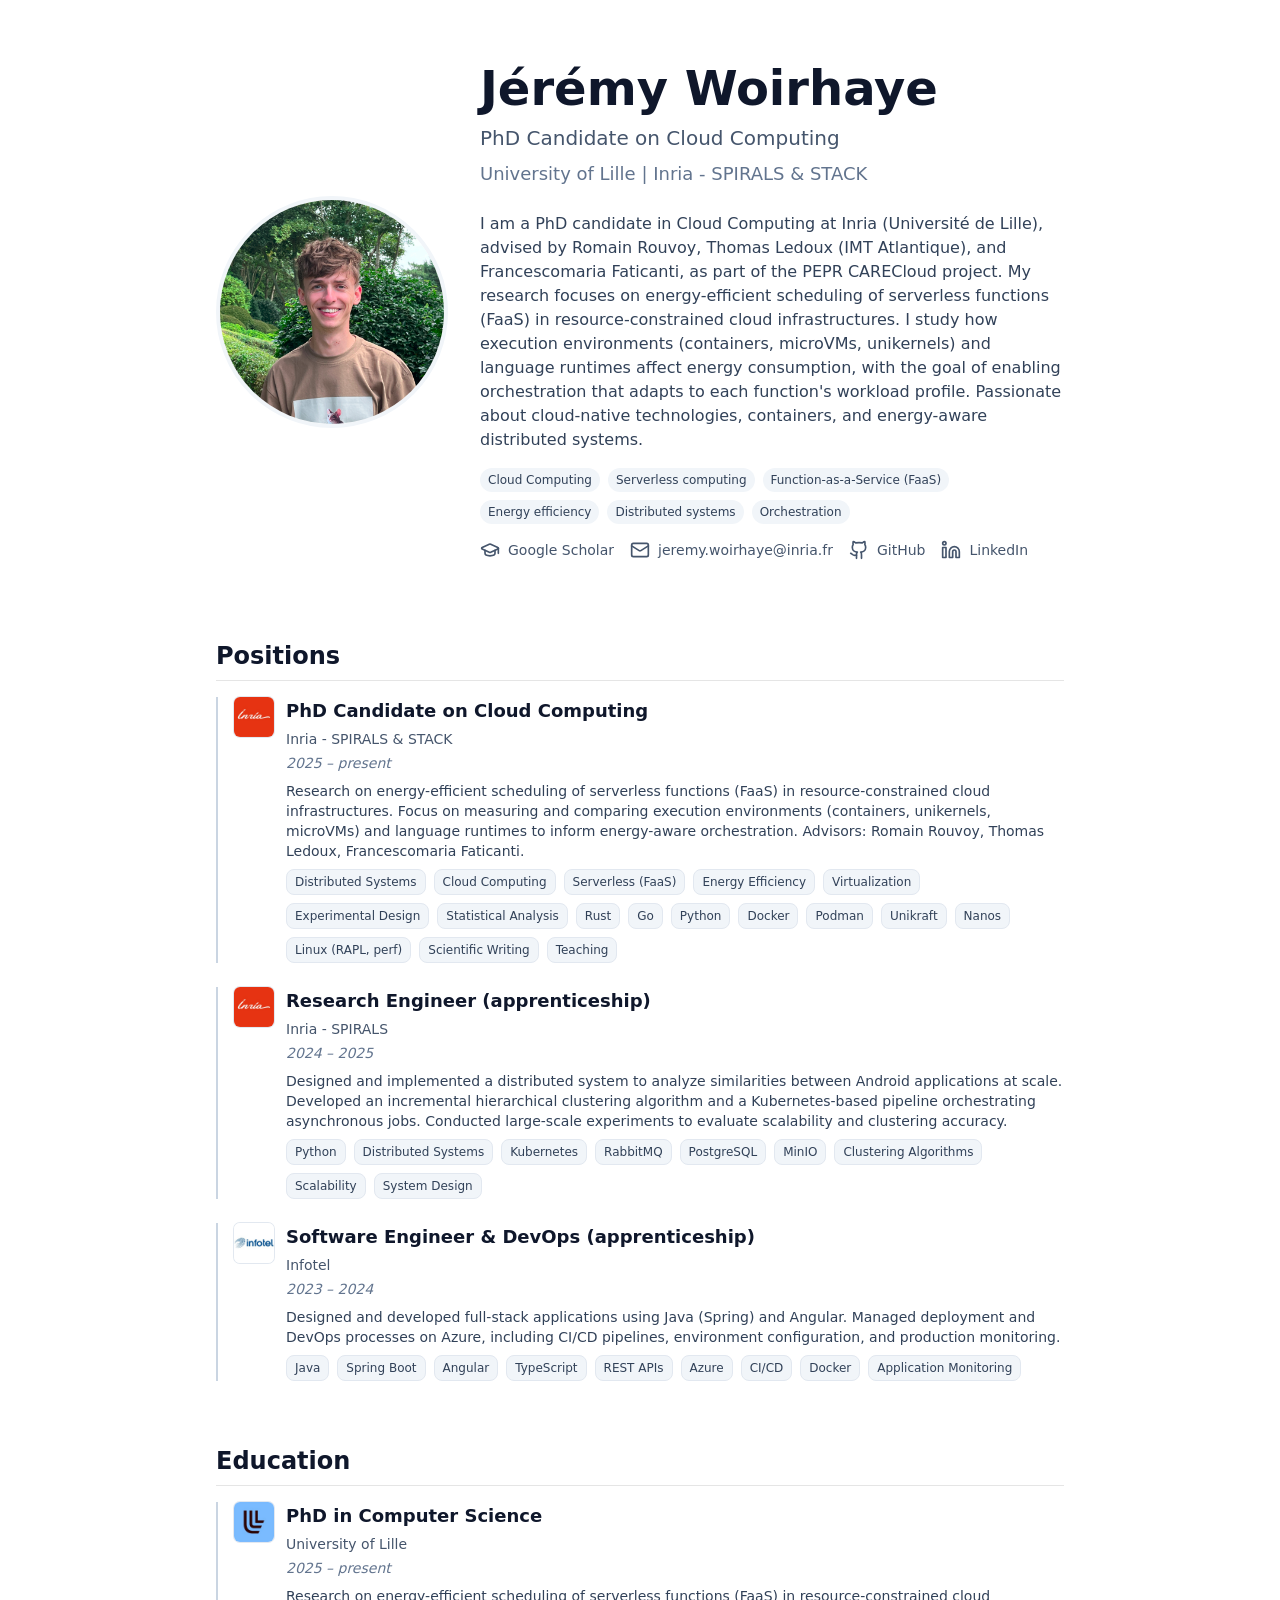
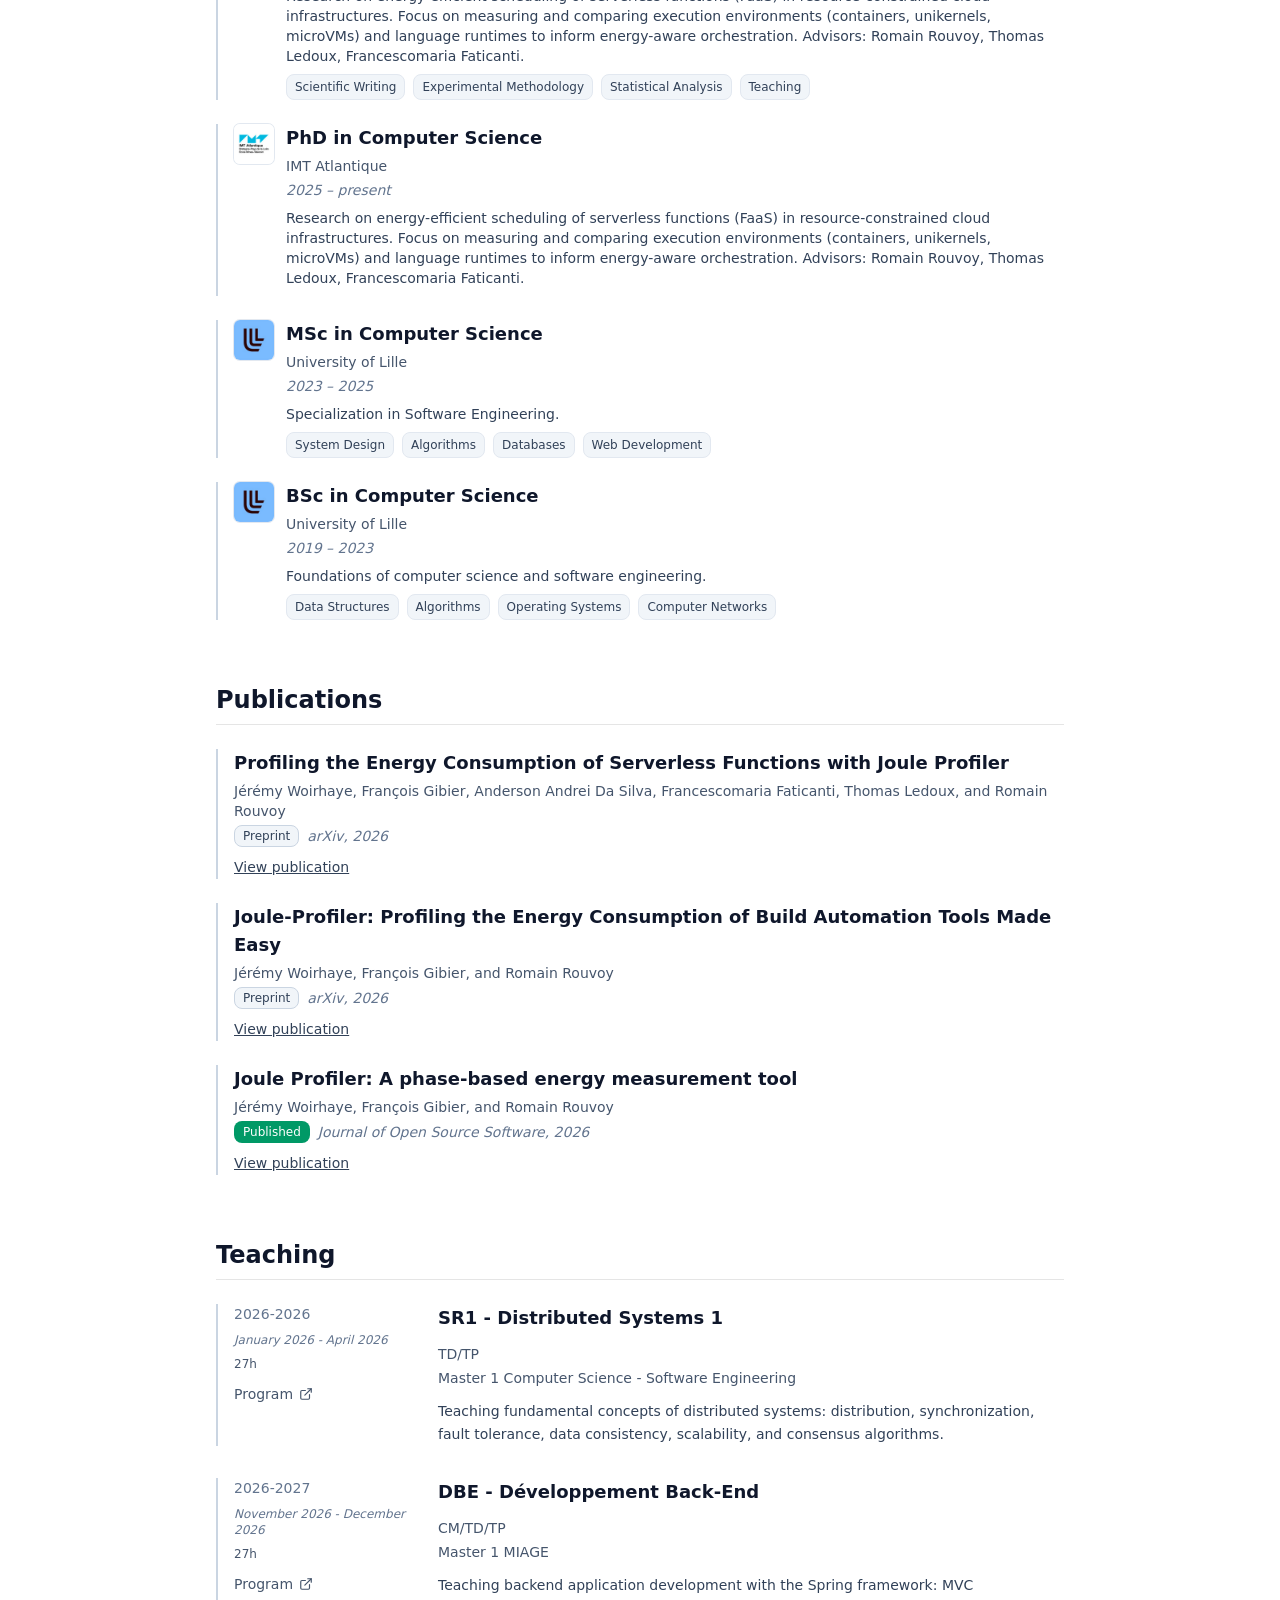
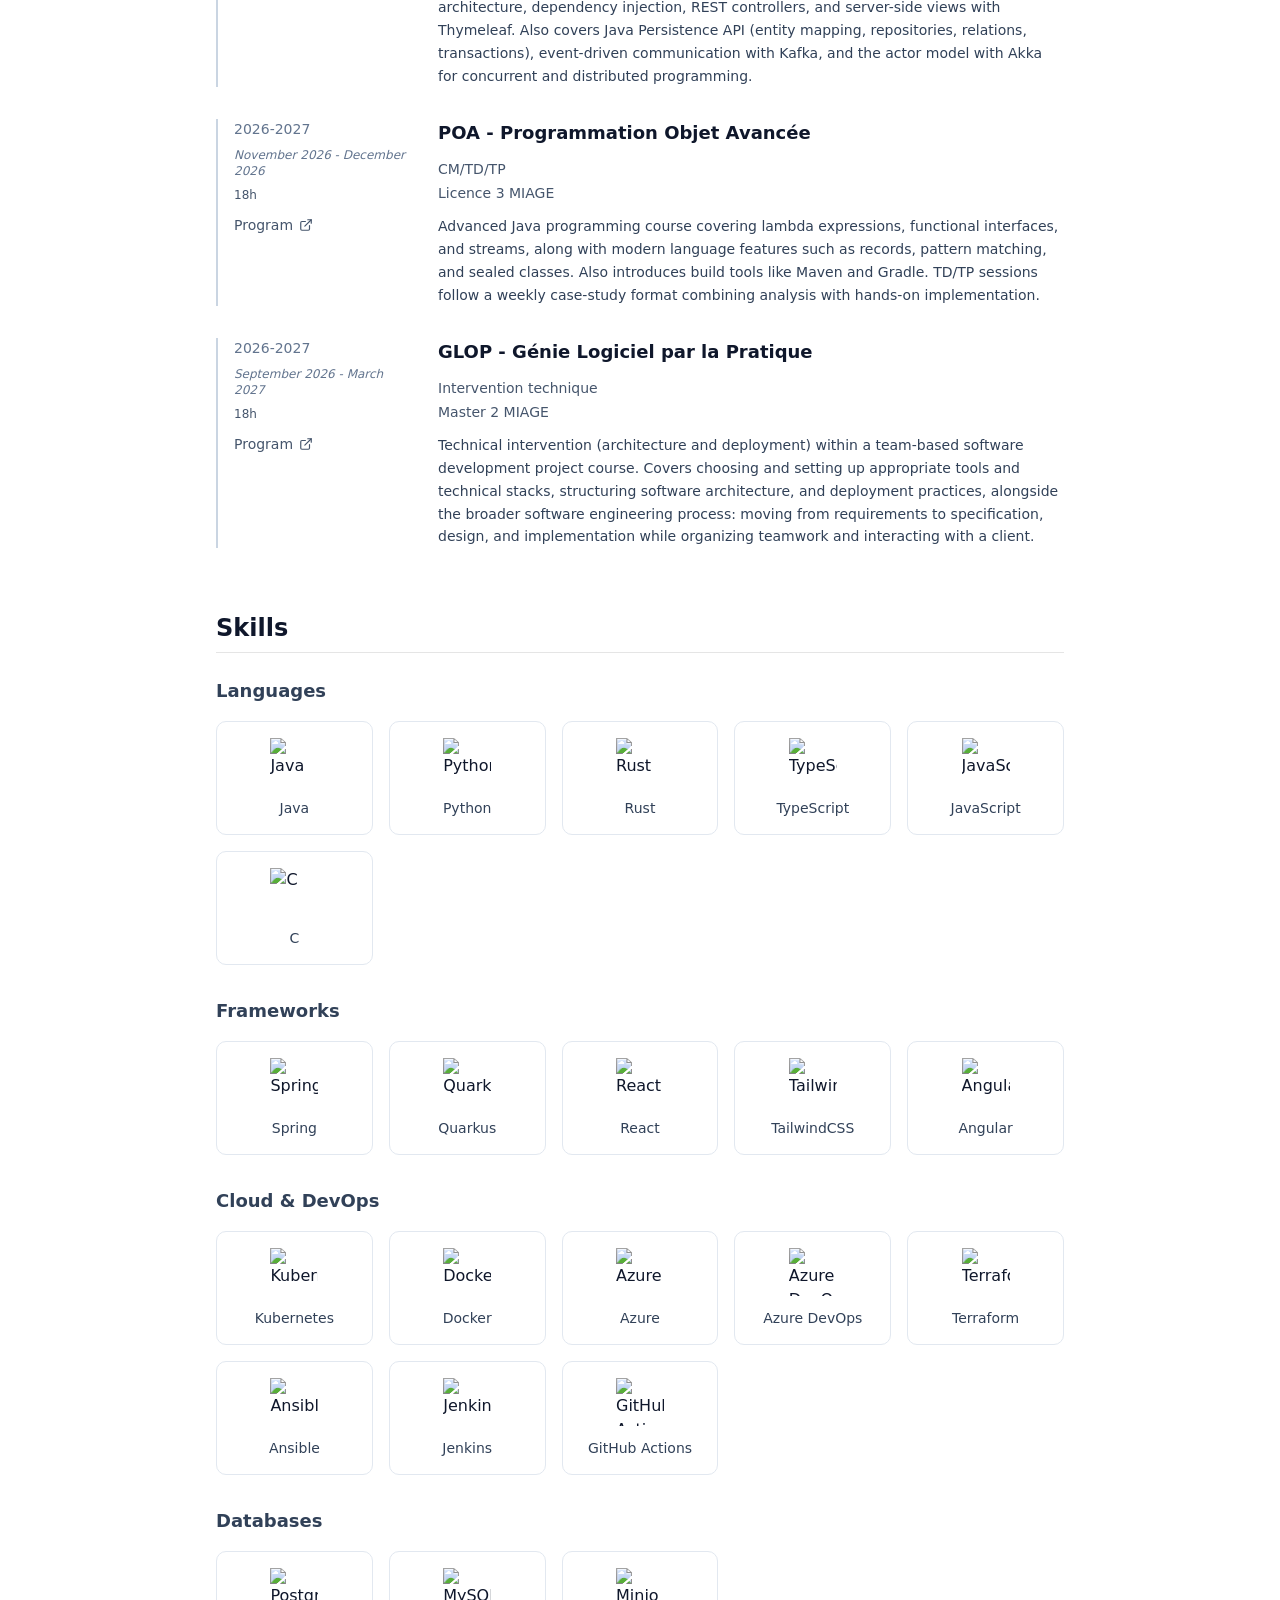
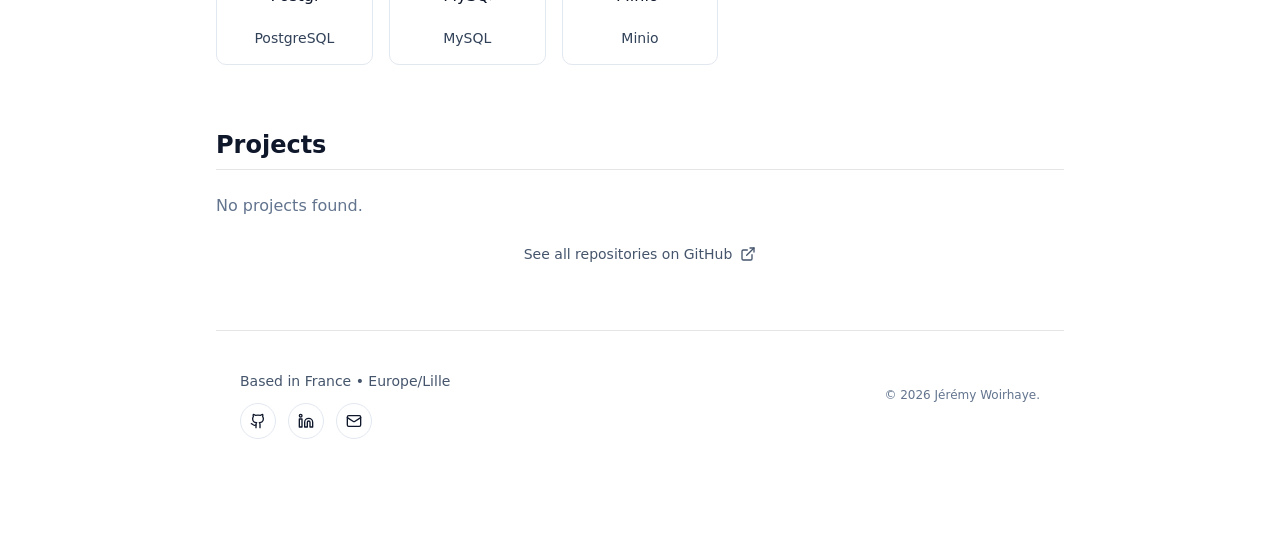
==== commit 24086633: "deploy: jwoirhaye/portfolio@b3c9c9c9e18cb9ff4e62bc7780de828dcf374f8d" ====
--- a/index.html
+++ b/index.html
@@ -1 +1 @@
-<!DOCTYPE html><!--_1WPaPysSCKv_IUE_3HMS--><html lang="en"><head><meta charSet="utf-8"/><meta name="viewport" content="width=device-width, initial-scale=1"/><link rel="preload" as="image" href="/profile_picture.jpeg"/><link rel="stylesheet" href="/_next/static/chunks/ed4b93c9e08109d6.css" data-precedence="next"/><link rel="preload" as="script" fetchPriority="low" href="/_next/static/chunks/708dfc0609e1343f.js"/><script src="/_next/static/chunks/6c1d949039ca8e4a.js" async=""></script><script src="/_next/static/chunks/ea7ab0dba7b47d7c.js" async=""></script><script src="/_next/static/chunks/turbopack-1f458f2a3e742dc1.js" async=""></script><script src="/_next/static/chunks/ff1a16fafef87110.js" async=""></script><script src="/_next/static/chunks/7dd66bdf8a7e5707.js" async=""></script><script src="/_next/static/chunks/3b85f25cdabe5196.js" async=""></script><title>Jérémy Woirhaye – PhD Candidate on Cloud Computing</title><meta name="description" content="I am a PhD candidate in Cloud Computing at Inria (Université de Lille), advised by Romain Rouvoy, Thomas Ledoux (IMT Atlantique), and Francescomaria Faticanti, as part of the PEPR CARECloud project. My research focuses on energy-efficient scheduling of serverless functions (FaaS) in resource-constrained cloud infrastructures. I study how execution environments (containers, microVMs, unikernels) and language runtimes affect energy consumption, with the goal of enabling orchestration that adapts to each function&#x27;s workload profile. Passionate about cloud-native technologies, containers, and energy-aware distributed systems."/><meta name="author" content="Jérémy Woirhaye"/><meta name="keywords" content="Cloud Computing,Serverless computing,Function-as-a-Service (FaaS),Energy efficiency,Distributed systems,Orchestration"/><meta property="og:title" content="Jérémy Woirhaye – PhD Candidate on Cloud Computing"/><meta property="og:description" content="I am a PhD candidate in Cloud Computing at Inria (Université de Lille), advised by Romain Rouvoy, Thomas Ledoux (IMT Atlantique), and Francescomaria Faticanti, as part of the PEPR CARECloud project. My research focuses on energy-efficient scheduling of serverless functions (FaaS) in resource-constrained cloud infrastructures. I study how execution environments (containers, microVMs, unikernels) and language runtimes affect energy consumption, with the goal of enabling orchestration that adapts to each function&#x27;s workload profile. Passionate about cloud-native technologies, containers, and energy-aware distributed systems."/><meta property="og:type" content="website"/><meta name="twitter:card" content="summary"/><meta name="twitter:title" content="Jérémy Woirhaye – PhD Candidate on Cloud Computing"/><meta name="twitter:description" content="I am a PhD candidate in Cloud Computing at Inria (Université de Lille), advised by Romain Rouvoy, Thomas Ledoux (IMT Atlantique), and Francescomaria Faticanti, as part of the PEPR CARECloud project. My research focuses on energy-efficient scheduling of serverless functions (FaaS) in resource-constrained cloud infrastructures. I study how execution environments (containers, microVMs, unikernels) and language runtimes affect energy consumption, with the goal of enabling orchestration that adapts to each function&#x27;s workload profile. Passionate about cloud-native technologies, containers, and energy-aware distributed systems."/><link rel="icon" href="/favicon.ico?favicon.7bcbd2c5.ico" sizes="48x48" type="image/x-icon"/><script src="/_next/static/chunks/a6dad97d9634a72d.js" noModule=""></script></head><body><div hidden=""><!--$--><!--/$--></div><main class="min-h-screen bg-white text-slate-900"><script type="application/ld+json">{"@context":"https://schema.org","@type":"Person","name":"Jérémy Woirhaye","jobTitle":"PhD Candidate on Cloud Computing","affiliation":"University of Lille | Inria - SPIRALS & STACK","email":"jeremy.woirhaye@inria.fr","url":"https://jwoirhaye.com","sameAs":["https://github.com/jwoirhaye","https://www.linkedin.com/in/jérémy-woirhaye"]}</script><div class="max-w-4xl mx-auto px-4 sm:px-6 py-12 sm:py-16"><header class="mb-20"><div class="flex flex-col md:flex-row gap-8 items-center"><div class="flex-shrink-0 mx-auto md:mx-0"><img alt="Jérémy Woirhaye" width="232" height="232" decoding="async" data-nimg="1" class="rounded-full object-cover border-4 border-slate-100" style="color:transparent" src="/profile_picture.jpeg"/></div><div class="flex-1 text-center md:text-left"><h1 class="text-4xl md:text-5xl font-bold mb-3">Jérémy Woirhaye</h1><p class="text-lg md:text-xl text-slate-600 mb-2">PhD Candidate on Cloud Computing</p><p class="text-base md:text-lg text-slate-500 mb-6">University of Lille | Inria - SPIRALS &amp; STACK</p><p class="text-slate-700 max-w-2xl mb-4">I am a PhD candidate in Cloud Computing at Inria (Université de Lille), advised by Romain Rouvoy, Thomas Ledoux (IMT Atlantique), and Francescomaria Faticanti, as part of the PEPR CARECloud project. My research focuses on energy-efficient scheduling of serverless functions (FaaS) in resource-constrained cloud infrastructures. I study how execution environments (containers, microVMs, unikernels) and language runtimes affect energy consumption, with the goal of enabling orchestration that adapts to each function&#x27;s workload profile. Passionate about cloud-native technologies, containers, and energy-aware distributed systems.</p><ul class="flex flex-wrap gap-2 mb-4"><li class="text-xs px-2 py-1 rounded-full bg-slate-100 text-slate-700">Cloud Computing</li><li class="text-xs px-2 py-1 rounded-full bg-slate-100 text-slate-700">Serverless computing</li><li class="text-xs px-2 py-1 rounded-full bg-slate-100 text-slate-700">Function-as-a-Service (FaaS)</li><li class="text-xs px-2 py-1 rounded-full bg-slate-100 text-slate-700">Energy efficiency</li><li class="text-xs px-2 py-1 rounded-full bg-slate-100 text-slate-700">Distributed systems</li><li class="text-xs px-2 py-1 rounded-full bg-slate-100 text-slate-700">Orchestration</li></ul><div class="flex gap-4 items-center flex-wrap justify-center md:justify-start"><a href="https://scholar.google.com/citations?user=C4jnQhYAAAAJ&amp;hl=fr&amp;oi=ao" target="_blank" rel="noopener noreferrer" class="flex items-center gap-2 text-slate-600 hover:text-slate-900 transition"><svg xmlns="http://www.w3.org/2000/svg" width="24" height="24" viewBox="0 0 24 24" fill="none" stroke="currentColor" stroke-width="2" stroke-linecap="round" stroke-linejoin="round" class="lucide lucide-graduation-cap w-5 h-5" aria-hidden="true"><path d="M21.42 10.922a1 1 0 0 0-.019-1.838L12.83 5.18a2 2 0 0 0-1.66 0L2.6 9.08a1 1 0 0 0 0 1.832l8.57 3.908a2 2 0 0 0 1.66 0z"></path><path d="M22 10v6"></path><path d="M6 12.5V16a6 3 0 0 0 12 0v-3.5"></path></svg><span class="text-sm">Google Scholar</span></a><a href="mailto:jeremy.woirhaye@inria.fr" class="flex items-center gap-2 text-slate-600 hover:text-slate-900 transition"><svg xmlns="http://www.w3.org/2000/svg" width="24" height="24" viewBox="0 0 24 24" fill="none" stroke="currentColor" stroke-width="2" stroke-linecap="round" stroke-linejoin="round" class="lucide lucide-mail w-5 h-5" aria-hidden="true"><path d="m22 7-8.991 5.727a2 2 0 0 1-2.009 0L2 7"></path><rect x="2" y="4" width="20" height="16" rx="2"></rect></svg><span class="text-sm">jeremy.woirhaye@inria.fr</span></a><a href="https://github.com/jwoirhaye" target="_blank" rel="noopener noreferrer" class="flex items-center gap-2 text-slate-600 hover:text-slate-900 transition"><svg xmlns="http://www.w3.org/2000/svg" width="24" height="24" viewBox="0 0 24 24" fill="none" stroke="currentColor" stroke-width="2" stroke-linecap="round" stroke-linejoin="round" class="lucide lucide-github w-5 h-5" aria-hidden="true"><path d="M15 22v-4a4.8 4.8 0 0 0-1-3.5c3 0 6-2 6-5.5.08-1.25-.27-2.48-1-3.5.28-1.15.28-2.35 0-3.5 0 0-1 0-3 1.5-2.64-.5-5.36-.5-8 0C6 2 5 2 5 2c-.3 1.15-.3 2.35 0 3.5A5.403 5.403 0 0 0 4 9c0 3.5 3 5.5 6 5.5-.39.49-.68 1.05-.85 1.65-.17.6-.22 1.23-.15 1.85v4"></path><path d="M9 18c-4.51 2-5-2-7-2"></path></svg><span class="text-sm">GitHub</span></a><a href="https://www.linkedin.com/in/jérémy-woirhaye" target="_blank" rel="noopener noreferrer" class="flex items-center gap-2 text-slate-600 hover:text-slate-900 transition"><svg xmlns="http://www.w3.org/2000/svg" width="24" height="24" viewBox="0 0 24 24" fill="none" stroke="currentColor" stroke-width="2" stroke-linecap="round" stroke-linejoin="round" class="lucide lucide-linkedin w-5 h-5" aria-hidden="true"><path d="M16 8a6 6 0 0 1 6 6v7h-4v-7a2 2 0 0 0-2-2 2 2 0 0 0-2 2v7h-4v-7a6 6 0 0 1 6-6z"></path><rect width="4" height="12" x="2" y="9"></rect><circle cx="4" cy="4" r="2"></circle></svg><span class="text-sm">LinkedIn</span></a></div></div></div></header><section id="positions" class="mb-12 sm:mb-16"><h2 class="text-xl sm:text-2xl font-bold mb-4 border-b pb-2">Positions</h2><div class="space-y-6"><div class="border-l-2 border-slate-300 pl-4"><div class="flex items-start gap-3"><a href="https://www.inria.fr" target="_blank" rel="noopener noreferrer" class="flex-shrink-0"><img alt="Inria - SPIRALS &amp; STACK" loading="lazy" width="40" height="40" decoding="async" data-nimg="1" class="w-10 h-10 object-contain bg-white rounded-sm ring-1 ring-slate-200" style="color:transparent" src="/inria_logo.jpeg"/></a><div class="flex-1 min-w-0"><h3 class="font-semibold text-base sm:text-lg mb-1">PhD Candidate on Cloud Computing</h3><p class="text-slate-600 text-xs sm:text-sm mb-1">Inria - SPIRALS &amp; STACK</p><p class="text-slate-500 text-xs sm:text-sm italic mb-2">2025 – present</p><p class="text-slate-700 text-xs sm:text-sm mb-2">Research on energy-efficient scheduling of serverless functions (FaaS) in resource-constrained cloud infrastructures. Focus on measuring and comparing execution environments (containers, unikernels, microVMs) and language runtimes to inform energy-aware orchestration. Advisors: Romain Rouvoy, Thomas Ledoux, Francescomaria Faticanti.</p><div class="flex flex-wrap gap-2 mt-2"><span class="px-2 py-1 text-[10px] sm:text-xs font-medium bg-slate-100 text-slate-700 rounded-md border border-slate-200">Distributed Systems</span><span class="px-2 py-1 text-[10px] sm:text-xs font-medium bg-slate-100 text-slate-700 rounded-md border border-slate-200">Cloud Computing</span><span class="px-2 py-1 text-[10px] sm:text-xs font-medium bg-slate-100 text-slate-700 rounded-md border border-slate-200">Serverless (FaaS)</span><span class="px-2 py-1 text-[10px] sm:text-xs font-medium bg-slate-100 text-slate-700 rounded-md border border-slate-200">Energy Efficiency</span><span class="px-2 py-1 text-[10px] sm:text-xs font-medium bg-slate-100 text-slate-700 rounded-md border border-slate-200">Virtualization</span><span class="px-2 py-1 text-[10px] sm:text-xs font-medium bg-slate-100 text-slate-700 rounded-md border border-slate-200">Experimental Design</span><span class="px-2 py-1 text-[10px] sm:text-xs font-medium bg-slate-100 text-slate-700 rounded-md border border-slate-200">Statistical Analysis</span><span class="px-2 py-1 text-[10px] sm:text-xs font-medium bg-slate-100 text-slate-700 rounded-md border border-slate-200">Rust</span><span class="px-2 py-1 text-[10px] sm:text-xs font-medium bg-slate-100 text-slate-700 rounded-md border border-slate-200">Go</span><span class="px-2 py-1 text-[10px] sm:text-xs font-medium bg-slate-100 text-slate-700 rounded-md border border-slate-200">Python</span><span class="px-2 py-1 text-[10px] sm:text-xs font-medium bg-slate-100 text-slate-700 rounded-md border border-slate-200">Docker</span><span class="px-2 py-1 text-[10px] sm:text-xs font-medium bg-slate-100 text-slate-700 rounded-md border border-slate-200">Podman</span><span class="px-2 py-1 text-[10px] sm:text-xs font-medium bg-slate-100 text-slate-700 rounded-md border border-slate-200">Unikraft</span><span class="px-2 py-1 text-[10px] sm:text-xs font-medium bg-slate-100 text-slate-700 rounded-md border border-slate-200">Nanos</span><span class="px-2 py-1 text-[10px] sm:text-xs font-medium bg-slate-100 text-slate-700 rounded-md border border-slate-200">Linux (RAPL, perf)</span><span class="px-2 py-1 text-[10px] sm:text-xs font-medium bg-slate-100 text-slate-700 rounded-md border border-slate-200">Scientific Writing</span><span class="px-2 py-1 text-[10px] sm:text-xs font-medium bg-slate-100 text-slate-700 rounded-md border border-slate-200">Teaching</span></div></div></div></div><div class="border-l-2 border-slate-300 pl-4"><div class="flex items-start gap-3"><a href="https://www.inria.fr" target="_blank" rel="noopener noreferrer" class="flex-shrink-0"><img alt="Inria - SPIRALS" loading="lazy" width="40" height="40" decoding="async" data-nimg="1" class="w-10 h-10 object-contain bg-white rounded-sm ring-1 ring-slate-200" style="color:transparent" src="/inria_logo.jpeg"/></a><div class="flex-1 min-w-0"><h3 class="font-semibold text-base sm:text-lg mb-1">Research Engineer (apprenticeship)</h3><p class="text-slate-600 text-xs sm:text-sm mb-1">Inria - SPIRALS</p><p class="text-slate-500 text-xs sm:text-sm italic mb-2">2024 – 2025</p><p class="text-slate-700 text-xs sm:text-sm mb-2">Designed and implemented a distributed system to analyze similarities between Android applications at scale. Developed an incremental hierarchical clustering algorithm and a Kubernetes-based pipeline orchestrating asynchronous jobs. Conducted large-scale experiments to evaluate scalability and clustering accuracy.</p><div class="flex flex-wrap gap-2 mt-2"><span class="px-2 py-1 text-[10px] sm:text-xs font-medium bg-slate-100 text-slate-700 rounded-md border border-slate-200">Python</span><span class="px-2 py-1 text-[10px] sm:text-xs font-medium bg-slate-100 text-slate-700 rounded-md border border-slate-200">Distributed Systems</span><span class="px-2 py-1 text-[10px] sm:text-xs font-medium bg-slate-100 text-slate-700 rounded-md border border-slate-200">Kubernetes</span><span class="px-2 py-1 text-[10px] sm:text-xs font-medium bg-slate-100 text-slate-700 rounded-md border border-slate-200">RabbitMQ</span><span class="px-2 py-1 text-[10px] sm:text-xs font-medium bg-slate-100 text-slate-700 rounded-md border border-slate-200">PostgreSQL</span><span class="px-2 py-1 text-[10px] sm:text-xs font-medium bg-slate-100 text-slate-700 rounded-md border border-slate-200">MinIO</span><span class="px-2 py-1 text-[10px] sm:text-xs font-medium bg-slate-100 text-slate-700 rounded-md border border-slate-200">Clustering Algorithms</span><span class="px-2 py-1 text-[10px] sm:text-xs font-medium bg-slate-100 text-slate-700 rounded-md border border-slate-200">Scalability</span><span class="px-2 py-1 text-[10px] sm:text-xs font-medium bg-slate-100 text-slate-700 rounded-md border border-slate-200">System Design</span></div></div></div></div><div class="border-l-2 border-slate-300 pl-4"><div class="flex items-start gap-3"><a href="https://infotel.com/" target="_blank" rel="noopener noreferrer" class="flex-shrink-0"><img alt="Infotel" loading="lazy" width="40" height="40" decoding="async" data-nimg="1" class="w-10 h-10 object-contain bg-white rounded-sm ring-1 ring-slate-200" style="color:transparent" src="/infotel_logo.jpeg"/></a><div class="flex-1 min-w-0"><h3 class="font-semibold text-base sm:text-lg mb-1">Software Engineer &amp; DevOps (apprenticeship)</h3><p class="text-slate-600 text-xs sm:text-sm mb-1">Infotel</p><p class="text-slate-500 text-xs sm:text-sm italic mb-2">2023 – 2024</p><p class="text-slate-700 text-xs sm:text-sm mb-2">Designed and developed full-stack applications using Java (Spring) and Angular. Managed deployment and DevOps processes on Azure, including CI/CD pipelines, environment configuration, and production monitoring.</p><div class="flex flex-wrap gap-2 mt-2"><span class="px-2 py-1 text-[10px] sm:text-xs font-medium bg-slate-100 text-slate-700 rounded-md border border-slate-200">Java</span><span class="px-2 py-1 text-[10px] sm:text-xs font-medium bg-slate-100 text-slate-700 rounded-md border border-slate-200">Spring Boot</span><span class="px-2 py-1 text-[10px] sm:text-xs font-medium bg-slate-100 text-slate-700 rounded-md border border-slate-200">Angular</span><span class="px-2 py-1 text-[10px] sm:text-xs font-medium bg-slate-100 text-slate-700 rounded-md border border-slate-200">TypeScript</span><span class="px-2 py-1 text-[10px] sm:text-xs font-medium bg-slate-100 text-slate-700 rounded-md border border-slate-200">REST APIs</span><span class="px-2 py-1 text-[10px] sm:text-xs font-medium bg-slate-100 text-slate-700 rounded-md border border-slate-200">Azure</span><span class="px-2 py-1 text-[10px] sm:text-xs font-medium bg-slate-100 text-slate-700 rounded-md border border-slate-200">CI/CD</span><span class="px-2 py-1 text-[10px] sm:text-xs font-medium bg-slate-100 text-slate-700 rounded-md border border-slate-200">Docker</span><span class="px-2 py-1 text-[10px] sm:text-xs font-medium bg-slate-100 text-slate-700 rounded-md border border-slate-200">Application Monitoring</span></div></div></div></div></div></section><section id="education" class="mb-12 sm:mb-16"><h2 class="text-xl sm:text-2xl font-bold mb-4 border-b pb-2">Education</h2><div class="space-y-6"><div class="border-l-2 border-slate-300 pl-4"><div class="flex items-start gap-3"><a href="https://www.univ-lille.fr" target="_blank" rel="noopener noreferrer" class="flex-shrink-0"><img alt="University of Lille" loading="lazy" width="40" height="40" decoding="async" data-nimg="1" class="w-10 h-10 object-contain bg-white rounded-sm ring-1 ring-slate-200" style="color:transparent" src="/universite_de_lille_logo.jpeg"/></a><div class="flex-1 min-w-0"><h3 class="font-semibold text-base sm:text-lg mb-1">PhD in Computer Science</h3><p class="text-slate-600 text-xs sm:text-sm mb-1">University of Lille</p><p class="text-slate-500 text-xs sm:text-sm italic mb-2">2025 – present</p><p class="text-slate-700 text-xs sm:text-sm mb-2">Research on energy-efficient scheduling of serverless functions (FaaS) in resource-constrained cloud infrastructures. Focus on measuring and comparing execution environments (containers, unikernels, microVMs) and language runtimes to inform energy-aware orchestration. Advisors: Romain Rouvoy, Thomas Ledoux, Francescomaria Faticanti.</p><div class="flex flex-wrap gap-2 mt-2"><span class="px-2 py-1 text-[10px] sm:text-xs font-medium bg-slate-100 text-slate-700 rounded-md border border-slate-200">Scientific Writing</span><span class="px-2 py-1 text-[10px] sm:text-xs font-medium bg-slate-100 text-slate-700 rounded-md border border-slate-200">Experimental Methodology</span><span class="px-2 py-1 text-[10px] sm:text-xs font-medium bg-slate-100 text-slate-700 rounded-md border border-slate-200">Statistical Analysis</span><span class="px-2 py-1 text-[10px] sm:text-xs font-medium bg-slate-100 text-slate-700 rounded-md border border-slate-200">Teaching</span></div></div></div></div><div class="border-l-2 border-slate-300 pl-4"><div class="flex items-start gap-3"><a href="https://www.imt-atlantique.fr" target="_blank" rel="noopener noreferrer" class="flex-shrink-0"><img alt="IMT Atlantique" loading="lazy" width="40" height="40" decoding="async" data-nimg="1" class="w-10 h-10 object-contain bg-white rounded-sm ring-1 ring-slate-200" style="color:transparent" src="/imt_atlantique_logo.jpeg"/></a><div class="flex-1 min-w-0"><h3 class="font-semibold text-base sm:text-lg mb-1">PhD in Computer Science</h3><p class="text-slate-600 text-xs sm:text-sm mb-1">IMT Atlantique</p><p class="text-slate-500 text-xs sm:text-sm italic mb-2">2025 – present</p><p class="text-slate-700 text-xs sm:text-sm mb-2">Research on energy-efficient scheduling of serverless functions (FaaS) in resource-constrained cloud infrastructures. Focus on measuring and comparing execution environments (containers, unikernels, microVMs) and language runtimes to inform energy-aware orchestration. Advisors: Romain Rouvoy, Thomas Ledoux, Francescomaria Faticanti.</p></div></div></div><div class="border-l-2 border-slate-300 pl-4"><div class="flex items-start gap-3"><a href="https://www.univ-lille.fr" target="_blank" rel="noopener noreferrer" class="flex-shrink-0"><img alt="University of Lille" loading="lazy" width="40" height="40" decoding="async" data-nimg="1" class="w-10 h-10 object-contain bg-white rounded-sm ring-1 ring-slate-200" style="color:transparent" src="/universite_de_lille_logo.jpeg"/></a><div class="flex-1 min-w-0"><h3 class="font-semibold text-base sm:text-lg mb-1">MSc in Computer Science</h3><p class="text-slate-600 text-xs sm:text-sm mb-1">University of Lille</p><p class="text-slate-500 text-xs sm:text-sm italic mb-2">2023 – 2025</p><p class="text-slate-700 text-xs sm:text-sm mb-2">Specialization in Software Engineering.</p><div class="flex flex-wrap gap-2 mt-2"><span class="px-2 py-1 text-[10px] sm:text-xs font-medium bg-slate-100 text-slate-700 rounded-md border border-slate-200">System Design</span><span class="px-2 py-1 text-[10px] sm:text-xs font-medium bg-slate-100 text-slate-700 rounded-md border border-slate-200">Algorithms</span><span class="px-2 py-1 text-[10px] sm:text-xs font-medium bg-slate-100 text-slate-700 rounded-md border border-slate-200">Databases</span><span class="px-2 py-1 text-[10px] sm:text-xs font-medium bg-slate-100 text-slate-700 rounded-md border border-slate-200">Web Development</span></div></div></div></div><div class="border-l-2 border-slate-300 pl-4"><div class="flex items-start gap-3"><a href="https://www.univ-lille.fr" target="_blank" rel="noopener noreferrer" class="flex-shrink-0"><img alt="University of Lille" loading="lazy" width="40" height="40" decoding="async" data-nimg="1" class="w-10 h-10 object-contain bg-white rounded-sm ring-1 ring-slate-200" style="color:transparent" src="/universite_de_lille_logo.jpeg"/></a><div class="flex-1 min-w-0"><h3 class="font-semibold text-base sm:text-lg mb-1">BSc in Computer Science</h3><p class="text-slate-600 text-xs sm:text-sm mb-1">University of Lille</p><p class="text-slate-500 text-xs sm:text-sm italic mb-2">2019 – 2023</p><p class="text-slate-700 text-xs sm:text-sm mb-2">Foundations of computer science and software engineering.</p><div class="flex flex-wrap gap-2 mt-2"><span class="px-2 py-1 text-[10px] sm:text-xs font-medium bg-slate-100 text-slate-700 rounded-md border border-slate-200">Data Structures</span><span class="px-2 py-1 text-[10px] sm:text-xs font-medium bg-slate-100 text-slate-700 rounded-md border border-slate-200">Algorithms</span><span class="px-2 py-1 text-[10px] sm:text-xs font-medium bg-slate-100 text-slate-700 rounded-md border border-slate-200">Operating Systems</span><span class="px-2 py-1 text-[10px] sm:text-xs font-medium bg-slate-100 text-slate-700 rounded-md border border-slate-200">Computer Networks</span></div></div></div></div></div></section><section id="publications" class="mb-12 sm:mb-16"><h2 class="text-xl sm:text-2xl font-bold mb-6 border-b pb-2">Publications</h2><div class="space-y-6"><div class="border-l-2 border-slate-300 pl-4"><h3 class="font-semibold text-base sm:text-lg mb-1">Joule Profiler: A phase-based energy measurement tool</h3><p class="text-slate-600 text-xs sm:text-sm mb-1">Jérémy Woirhaye, François Gibier, and Romain Rouvoy</p><p class="text-slate-500 text-xs sm:text-sm italic mb-2">Journal of Open Source Software<!-- -->, <!-- -->2026</p><a href="https://joss.theoj.org/papers/10.21105/joss.10575.pdf" target="_blank" rel="noopener noreferrer" class="text-xs sm:text-sm text-slate-700 underline hover:text-slate-900 transition">View publication</a></div></div></section><section id="teaching" class="mb-12 sm:mb-16"><h2 class="text-xl sm:text-2xl font-bold mb-6 border-b pb-2">Teaching</h2><div class="space-y-8"><div class="border-l-2 border-slate-300 pl-4"><div class="grid grid-cols-1 sm:grid-cols-[180px_1fr] gap-4 sm:gap-6"><div class="space-y-2"><p class="text-slate-500 text-xs sm:text-sm font-medium">2026-2026</p><p class="text-slate-500 text-xs italic">January 2026 - April 2026</p><div class="space-y-1 text-xs text-slate-600"><p>27h</p></div><div class="flex flex-wrap gap-4 text-xs sm:text-sm pt-1"><a href="https://www.fil.univ-lille.fr/portail/index.php?dipl=MInfo&amp;sem=GL&amp;ue=SR1&amp;label=Programme" target="_blank" rel="noopener noreferrer" class="text-slate-600 hover:text-slate-900 transition inline-flex items-center gap-1.5">Program <svg xmlns="http://www.w3.org/2000/svg" width="24" height="24" viewBox="0 0 24 24" fill="none" stroke="currentColor" stroke-width="2" stroke-linecap="round" stroke-linejoin="round" class="lucide lucide-external-link w-3.5 h-3.5" aria-hidden="true"><path d="M15 3h6v6"></path><path d="M10 14 21 3"></path><path d="M18 13v6a2 2 0 0 1-2 2H5a2 2 0 0 1-2-2V8a2 2 0 0 1 2-2h6"></path></svg></a></div></div><div class="space-y-3"><h3 class="font-semibold text-base sm:text-lg">SR1 - Distributed Systems 1</h3><div class="space-y-1"><p class="text-slate-600 text-xs sm:text-sm">TD/TP</p><p class="text-slate-600 text-xs sm:text-sm">Master 1 Computer Science - Software Engineering</p></div><p class="text-slate-700 text-xs sm:text-sm leading-relaxed">Teaching fundamental concepts of distributed systems: distribution, synchronization, fault tolerance, data consistency, scalability, and consensus algorithms.</p></div></div></div><div class="border-l-2 border-slate-300 pl-4"><div class="grid grid-cols-1 sm:grid-cols-[180px_1fr] gap-4 sm:gap-6"><div class="space-y-2"><p class="text-slate-500 text-xs sm:text-sm font-medium">2026-2027</p><p class="text-slate-500 text-xs italic">November 2026 - December 2026</p><div class="space-y-1 text-xs text-slate-600"><p>27h</p></div><div class="flex flex-wrap gap-4 text-xs sm:text-sm pt-1"><a href="https://www.fil.univ-lille.fr/portail/index.php?dipl=MMiage&amp;sem=M1MIAGE&amp;ue=DBE&amp;label=Pr%C3%A9sentation" target="_blank" rel="noopener noreferrer" class="text-slate-600 hover:text-slate-900 transition inline-flex items-center gap-1.5">Program <svg xmlns="http://www.w3.org/2000/svg" width="24" height="24" viewBox="0 0 24 24" fill="none" stroke="currentColor" stroke-width="2" stroke-linecap="round" stroke-linejoin="round" class="lucide lucide-external-link w-3.5 h-3.5" aria-hidden="true"><path d="M15 3h6v6"></path><path d="M10 14 21 3"></path><path d="M18 13v6a2 2 0 0 1-2 2H5a2 2 0 0 1-2-2V8a2 2 0 0 1 2-2h6"></path></svg></a></div></div><div class="space-y-3"><h3 class="font-semibold text-base sm:text-lg">DBE - Développement Back-End</h3><div class="space-y-1"><p class="text-slate-600 text-xs sm:text-sm">CM/TD/TP</p><p class="text-slate-600 text-xs sm:text-sm">Master 1 MIAGE</p></div><p class="text-slate-700 text-xs sm:text-sm leading-relaxed">Teaching backend application development with the Spring framework: MVC architecture, dependency injection, REST controllers, and server-side views with Thymeleaf. Also covers Java Persistence API (entity mapping, repositories, relations, transactions), event-driven communication with Kafka, and the actor model with Akka for concurrent and distributed programming.</p></div></div></div><div class="border-l-2 border-slate-300 pl-4"><div class="grid grid-cols-1 sm:grid-cols-[180px_1fr] gap-4 sm:gap-6"><div class="space-y-2"><p class="text-slate-500 text-xs sm:text-sm font-medium">2026-2027</p><p class="text-slate-500 text-xs italic">November 2026 - December 2026</p><div class="space-y-1 text-xs text-slate-600"><p>18h</p></div><div class="flex flex-wrap gap-4 text-xs sm:text-sm pt-1"><a href="https://www.fil.univ-lille.fr/portail/index.php?dipl=L&amp;sem=S5M&amp;ue=POA&amp;label=Pr%C3%A9sentation" target="_blank" rel="noopener noreferrer" class="text-slate-600 hover:text-slate-900 transition inline-flex items-center gap-1.5">Program <svg xmlns="http://www.w3.org/2000/svg" width="24" height="24" viewBox="0 0 24 24" fill="none" stroke="currentColor" stroke-width="2" stroke-linecap="round" stroke-linejoin="round" class="lucide lucide-external-link w-3.5 h-3.5" aria-hidden="true"><path d="M15 3h6v6"></path><path d="M10 14 21 3"></path><path d="M18 13v6a2 2 0 0 1-2 2H5a2 2 0 0 1-2-2V8a2 2 0 0 1 2-2h6"></path></svg></a></div></div><div class="space-y-3"><h3 class="font-semibold text-base sm:text-lg">POA - Programmation Objet Avancée</h3><div class="space-y-1"><p class="text-slate-600 text-xs sm:text-sm">CM/TD/TP</p><p class="text-slate-600 text-xs sm:text-sm">Licence 3 MIAGE</p></div><p class="text-slate-700 text-xs sm:text-sm leading-relaxed">Advanced Java programming course covering lambda expressions, functional interfaces, and streams, along with modern language features such as records, pattern matching, and sealed classes. Also introduces build tools like Maven and Gradle. TD/TP sessions follow a weekly case-study format combining analysis with hands-on implementation.</p></div></div></div><div class="border-l-2 border-slate-300 pl-4"><div class="grid grid-cols-1 sm:grid-cols-[180px_1fr] gap-4 sm:gap-6"><div class="space-y-2"><p class="text-slate-500 text-xs sm:text-sm font-medium">2026-2027</p><p class="text-slate-500 text-xs italic">September 2026 - March 2027</p><div class="space-y-1 text-xs text-slate-600"><p>18h</p></div><div class="flex flex-wrap gap-4 text-xs sm:text-sm pt-1"><a href="https://www.fil.univ-lille.fr/portail/index.php?dipl=MMiage&amp;sem=M2MIAGE&amp;ue=GLOP&amp;label=Pr%C3%A9sentation" target="_blank" rel="noopener noreferrer" class="text-slate-600 hover:text-slate-900 transition inline-flex items-center gap-1.5">Program <svg xmlns="http://www.w3.org/2000/svg" width="24" height="24" viewBox="0 0 24 24" fill="none" stroke="currentColor" stroke-width="2" stroke-linecap="round" stroke-linejoin="round" class="lucide lucide-external-link w-3.5 h-3.5" aria-hidden="true"><path d="M15 3h6v6"></path><path d="M10 14 21 3"></path><path d="M18 13v6a2 2 0 0 1-2 2H5a2 2 0 0 1-2-2V8a2 2 0 0 1 2-2h6"></path></svg></a></div></div><div class="space-y-3"><h3 class="font-semibold text-base sm:text-lg">GLOP - Génie Logiciel par la Pratique</h3><div class="space-y-1"><p class="text-slate-600 text-xs sm:text-sm">Intervention technique</p><p class="text-slate-600 text-xs sm:text-sm">Master 2 MIAGE</p></div><p class="text-slate-700 text-xs sm:text-sm leading-relaxed">Technical intervention (architecture and deployment) within a team-based software development project course. Covers choosing and setting up appropriate tools and technical stacks, structuring software architecture, and deployment practices, alongside the broader software engineering process: moving from requirements to specification, design, and implementation while organizing teamwork and interacting with a client.</p></div></div></div></div></section><section id="skills" class="mb-12 sm:mb-16"><h2 class="text-xl sm:text-2xl font-bold mb-6 border-b pb-2">Skills</h2><div class="space-y-8"><div><h3 class="text-lg font-semibold mb-4 text-slate-700">Languages</h3><div class="grid grid-cols-2 sm:grid-cols-3 md:grid-cols-4 lg:grid-cols-5 gap-4"><div class="flex flex-col items-center justify-center p-4 rounded-lg border border-slate-200 bg-white hover:shadow-md hover:border-slate-300 transition-all duration-200 group"><div class="w-12 h-12 mb-3 flex items-center justify-center"><img alt="Java" loading="lazy" width="48" height="48" decoding="async" data-nimg="1" class="object-contain group-hover:scale-110 transition-transform duration-200" style="color:transparent" src="https://cdn.jsdelivr.net/gh/devicons/devicon/icons/java/java-original.svg"/></div><span class="text-xs sm:text-sm font-medium text-slate-700 text-center">Java</span></div><div class="flex flex-col items-center justify-center p-4 rounded-lg border border-slate-200 bg-white hover:shadow-md hover:border-slate-300 transition-all duration-200 group"><div class="w-12 h-12 mb-3 flex items-center justify-center"><img alt="Python" loading="lazy" width="48" height="48" decoding="async" data-nimg="1" class="object-contain group-hover:scale-110 transition-transform duration-200" style="color:transparent" src="https://cdn.jsdelivr.net/gh/devicons/devicon/icons/python/python-original.svg"/></div><span class="text-xs sm:text-sm font-medium text-slate-700 text-center">Python</span></div><div class="flex flex-col items-center justify-center p-4 rounded-lg border border-slate-200 bg-white hover:shadow-md hover:border-slate-300 transition-all duration-200 group"><div class="w-12 h-12 mb-3 flex items-center justify-center"><img alt="Rust" loading="lazy" width="48" height="48" decoding="async" data-nimg="1" class="object-contain group-hover:scale-110 transition-transform duration-200" style="color:transparent" src="https://cdn.jsdelivr.net/gh/devicons/devicon/icons/rust/rust-original.svg"/></div><span class="text-xs sm:text-sm font-medium text-slate-700 text-center">Rust</span></div><div class="flex flex-col items-center justify-center p-4 rounded-lg border border-slate-200 bg-white hover:shadow-md hover:border-slate-300 transition-all duration-200 group"><div class="w-12 h-12 mb-3 flex items-center justify-center"><img alt="TypeScript" loading="lazy" width="48" height="48" decoding="async" data-nimg="1" class="object-contain group-hover:scale-110 transition-transform duration-200" style="color:transparent" src="https://cdn.jsdelivr.net/gh/devicons/devicon/icons/typescript/typescript-original.svg"/></div><span class="text-xs sm:text-sm font-medium text-slate-700 text-center">TypeScript</span></div><div class="flex flex-col items-center justify-center p-4 rounded-lg border border-slate-200 bg-white hover:shadow-md hover:border-slate-300 transition-all duration-200 group"><div class="w-12 h-12 mb-3 flex items-center justify-center"><img alt="JavaScript" loading="lazy" width="48" height="48" decoding="async" data-nimg="1" class="object-contain group-hover:scale-110 transition-transform duration-200" style="color:transparent" src="https://cdn.jsdelivr.net/gh/devicons/devicon/icons/javascript/javascript-original.svg"/></div><span class="text-xs sm:text-sm font-medium text-slate-700 text-center">JavaScript</span></div><div class="flex flex-col items-center justify-center p-4 rounded-lg border border-slate-200 bg-white hover:shadow-md hover:border-slate-300 transition-all duration-200 group"><div class="w-12 h-12 mb-3 flex items-center justify-center"><img alt="C" loading="lazy" width="48" height="48" decoding="async" data-nimg="1" class="object-contain group-hover:scale-110 transition-transform duration-200" style="color:transparent" src="https://cdn.jsdelivr.net/gh/devicons/devicon/icons/c/c-original.svg"/></div><span class="text-xs sm:text-sm font-medium text-slate-700 text-center">C</span></div></div></div><div><h3 class="text-lg font-semibold mb-4 text-slate-700">Frameworks</h3><div class="grid grid-cols-2 sm:grid-cols-3 md:grid-cols-4 lg:grid-cols-5 gap-4"><div class="flex flex-col items-center justify-center p-4 rounded-lg border border-slate-200 bg-white hover:shadow-md hover:border-slate-300 transition-all duration-200 group"><div class="w-12 h-12 mb-3 flex items-center justify-center"><img alt="Spring" loading="lazy" width="48" height="48" decoding="async" data-nimg="1" class="object-contain group-hover:scale-110 transition-transform duration-200" style="color:transparent" src="https://cdn.jsdelivr.net/gh/devicons/devicon/icons/spring/spring-original.svg"/></div><span class="text-xs sm:text-sm font-medium text-slate-700 text-center">Spring</span></div><div class="flex flex-col items-center justify-center p-4 rounded-lg border border-slate-200 bg-white hover:shadow-md hover:border-slate-300 transition-all duration-200 group"><div class="w-12 h-12 mb-3 flex items-center justify-center"><img alt="Quarkus" loading="lazy" width="48" height="48" decoding="async" data-nimg="1" class="object-contain group-hover:scale-110 transition-transform duration-200" style="color:transparent" src="https://design.jboss.org/quarkus/logo/final/SVG/quarkus_icon_rgb_default.svg"/></div><span class="text-xs sm:text-sm font-medium text-slate-700 text-center">Quarkus</span></div><div class="flex flex-col items-center justify-center p-4 rounded-lg border border-slate-200 bg-white hover:shadow-md hover:border-slate-300 transition-all duration-200 group"><div class="w-12 h-12 mb-3 flex items-center justify-center"><img alt="React" loading="lazy" width="48" height="48" decoding="async" data-nimg="1" class="object-contain group-hover:scale-110 transition-transform duration-200" style="color:transparent" src="https://cdn.jsdelivr.net/gh/devicons/devicon/icons/react/react-original.svg"/></div><span class="text-xs sm:text-sm font-medium text-slate-700 text-center">React</span></div><div class="flex flex-col items-center justify-center p-4 rounded-lg border border-slate-200 bg-white hover:shadow-md hover:border-slate-300 transition-all duration-200 group"><div class="w-12 h-12 mb-3 flex items-center justify-center"><img alt="TailwindCSS" loading="lazy" width="48" height="48" decoding="async" data-nimg="1" class="object-contain group-hover:scale-110 transition-transform duration-200" style="color:transparent" src="https://cdn.jsdelivr.net/gh/devicons/devicon/icons/tailwindcss/tailwindcss-original.svg"/></div><span class="text-xs sm:text-sm font-medium text-slate-700 text-center">TailwindCSS</span></div><div class="flex flex-col items-center justify-center p-4 rounded-lg border border-slate-200 bg-white hover:shadow-md hover:border-slate-300 transition-all duration-200 group"><div class="w-12 h-12 mb-3 flex items-center justify-center"><img alt="Angular" loading="lazy" width="48" height="48" decoding="async" data-nimg="1" class="object-contain group-hover:scale-110 transition-transform duration-200" style="color:transparent" src="https://cdn.jsdelivr.net/gh/devicons/devicon/icons/angular/angular-original.svg"/></div><span class="text-xs sm:text-sm font-medium text-slate-700 text-center">Angular</span></div></div></div><div><h3 class="text-lg font-semibold mb-4 text-slate-700">Cloud &amp; DevOps</h3><div class="grid grid-cols-2 sm:grid-cols-3 md:grid-cols-4 lg:grid-cols-5 gap-4"><div class="flex flex-col items-center justify-center p-4 rounded-lg border border-slate-200 bg-white hover:shadow-md hover:border-slate-300 transition-all duration-200 group"><div class="w-12 h-12 mb-3 flex items-center justify-center"><img alt="Kubernetes" loading="lazy" width="48" height="48" decoding="async" data-nimg="1" class="object-contain group-hover:scale-110 transition-transform duration-200" style="color:transparent" src="https://cdn.jsdelivr.net/gh/devicons/devicon/icons/kubernetes/kubernetes-plain.svg"/></div><span class="text-xs sm:text-sm font-medium text-slate-700 text-center">Kubernetes</span></div><div class="flex flex-col items-center justify-center p-4 rounded-lg border border-slate-200 bg-white hover:shadow-md hover:border-slate-300 transition-all duration-200 group"><div class="w-12 h-12 mb-3 flex items-center justify-center"><img alt="Docker" loading="lazy" width="48" height="48" decoding="async" data-nimg="1" class="object-contain group-hover:scale-110 transition-transform duration-200" style="color:transparent" src="https://cdn.jsdelivr.net/gh/devicons/devicon/icons/docker/docker-original.svg"/></div><span class="text-xs sm:text-sm font-medium text-slate-700 text-center">Docker</span></div><div class="flex flex-col items-center justify-center p-4 rounded-lg border border-slate-200 bg-white hover:shadow-md hover:border-slate-300 transition-all duration-200 group"><div class="w-12 h-12 mb-3 flex items-center justify-center"><img alt="Azure" loading="lazy" width="48" height="48" decoding="async" data-nimg="1" class="object-contain group-hover:scale-110 transition-transform duration-200" style="color:transparent" src="https://cdn.jsdelivr.net/gh/devicons/devicon/icons/azure/azure-original.svg"/></div><span class="text-xs sm:text-sm font-medium text-slate-700 text-center">Azure</span></div><div class="flex flex-col items-center justify-center p-4 rounded-lg border border-slate-200 bg-white hover:shadow-md hover:border-slate-300 transition-all duration-200 group"><div class="w-12 h-12 mb-3 flex items-center justify-center"><img alt="Azure DevOps" loading="lazy" width="48" height="48" decoding="async" data-nimg="1" class="object-contain group-hover:scale-110 transition-transform duration-200" style="color:transparent" src="https://cdn.jsdelivr.net/gh/devicons/devicon/icons/azuredevops/azuredevops-original.svg"/></div><span class="text-xs sm:text-sm font-medium text-slate-700 text-center">Azure DevOps</span></div><div class="flex flex-col items-center justify-center p-4 rounded-lg border border-slate-200 bg-white hover:shadow-md hover:border-slate-300 transition-all duration-200 group"><div class="w-12 h-12 mb-3 flex items-center justify-center"><img alt="Terraform" loading="lazy" width="48" height="48" decoding="async" data-nimg="1" class="object-contain group-hover:scale-110 transition-transform duration-200" style="color:transparent" src="https://cdn.jsdelivr.net/gh/devicons/devicon/icons/terraform/terraform-original.svg"/></div><span class="text-xs sm:text-sm font-medium text-slate-700 text-center">Terraform</span></div><div class="flex flex-col items-center justify-center p-4 rounded-lg border border-slate-200 bg-white hover:shadow-md hover:border-slate-300 transition-all duration-200 group"><div class="w-12 h-12 mb-3 flex items-center justify-center"><img alt="Ansible" loading="lazy" width="48" height="48" decoding="async" data-nimg="1" class="object-contain group-hover:scale-110 transition-transform duration-200" style="color:transparent" src="https://cdn.jsdelivr.net/gh/devicons/devicon/icons/ansible/ansible-original.svg"/></div><span class="text-xs sm:text-sm font-medium text-slate-700 text-center">Ansible</span></div><div class="flex flex-col items-center justify-center p-4 rounded-lg border border-slate-200 bg-white hover:shadow-md hover:border-slate-300 transition-all duration-200 group"><div class="w-12 h-12 mb-3 flex items-center justify-center"><img alt="Jenkins" loading="lazy" width="48" height="48" decoding="async" data-nimg="1" class="object-contain group-hover:scale-110 transition-transform duration-200" style="color:transparent" src="https://cdn.jsdelivr.net/gh/devicons/devicon/icons/jenkins/jenkins-original.svg"/></div><span class="text-xs sm:text-sm font-medium text-slate-700 text-center">Jenkins</span></div><div class="flex flex-col items-center justify-center p-4 rounded-lg border border-slate-200 bg-white hover:shadow-md hover:border-slate-300 transition-all duration-200 group"><div class="w-12 h-12 mb-3 flex items-center justify-center"><img alt="GitHub Actions" loading="lazy" width="48" height="48" decoding="async" data-nimg="1" class="object-contain group-hover:scale-110 transition-transform duration-200" style="color:transparent" src="https://cdn.jsdelivr.net/gh/devicons/devicon/icons/github/github-original.svg"/></div><span class="text-xs sm:text-sm font-medium text-slate-700 text-center">GitHub Actions</span></div></div></div><div><h3 class="text-lg font-semibold mb-4 text-slate-700">Databases</h3><div class="grid grid-cols-2 sm:grid-cols-3 md:grid-cols-4 lg:grid-cols-5 gap-4"><div class="flex flex-col items-center justify-center p-4 rounded-lg border border-slate-200 bg-white hover:shadow-md hover:border-slate-300 transition-all duration-200 group"><div class="w-12 h-12 mb-3 flex items-center justify-center"><img alt="PostgreSQL" loading="lazy" width="48" height="48" decoding="async" data-nimg="1" class="object-contain group-hover:scale-110 transition-transform duration-200" style="color:transparent" src="https://cdn.jsdelivr.net/gh/devicons/devicon/icons/postgresql/postgresql-original.svg"/></div><span class="text-xs sm:text-sm font-medium text-slate-700 text-center">PostgreSQL</span></div><div class="flex flex-col items-center justify-center p-4 rounded-lg border border-slate-200 bg-white hover:shadow-md hover:border-slate-300 transition-all duration-200 group"><div class="w-12 h-12 mb-3 flex items-center justify-center"><img alt="MySQL" loading="lazy" width="48" height="48" decoding="async" data-nimg="1" class="object-contain group-hover:scale-110 transition-transform duration-200" style="color:transparent" src="https://cdn.jsdelivr.net/gh/devicons/devicon/icons/mysql/mysql-original.svg"/></div><span class="text-xs sm:text-sm font-medium text-slate-700 text-center">MySQL</span></div><div class="flex flex-col items-center justify-center p-4 rounded-lg border border-slate-200 bg-white hover:shadow-md hover:border-slate-300 transition-all duration-200 group"><div class="w-12 h-12 mb-3 flex items-center justify-center"><img alt="Minio" loading="lazy" width="48" height="48" decoding="async" data-nimg="1" class="object-contain group-hover:scale-110 transition-transform duration-200" style="color:transparent" src="https://cdn-images-1.medium.com/v2/resize:fit:2400/0*QudNr5xo7HArqDlR"/></div><span class="text-xs sm:text-sm font-medium text-slate-700 text-center">Minio</span></div></div></div></div></section><section id="projects" class="mb-12 sm:mb-16"><h2 class="text-xl sm:text-2xl font-bold mb-6 border-b pb-2">Projects</h2><div class="text-slate-500">Loading GitHub projects…</div><div class="mt-6 text-center"><a href="https://github.com/jwoirhaye?tab=repositories" target="_blank" rel="noopener noreferrer" class="text-xs sm:text-sm text-slate-600 hover:text-slate-900 transition inline-flex items-center gap-2">See all repositories on GitHub<svg xmlns="http://www.w3.org/2000/svg" width="24" height="24" viewBox="0 0 24 24" fill="none" stroke="currentColor" stroke-width="2" stroke-linecap="round" stroke-linejoin="round" class="lucide lucide-external-link w-4 h-4" aria-hidden="true"><path d="M15 3h6v6"></path><path d="M10 14 21 3"></path><path d="M18 13v6a2 2 0 0 1-2 2H5a2 2 0 0 1-2-2V8a2 2 0 0 1 2-2h6"></path></svg></a></div></section><footer class="mt-12 border-t"><div class="max-w-4xl mx-auto px-4 sm:px-6 py-10 grid gap-8 sm:grid-cols-2 text-sm"><div><p class="text-slate-600">Based in France • Europe/Lille</p><div class="mt-3 flex gap-3"><a href="https://github.com/jwoirhaye" target="_blank" rel="noopener noreferrer" class="inline-flex items-center justify-center h-9 w-9 rounded-full border border-slate-200 hover:bg-slate-50 transition"><svg xmlns="http://www.w3.org/2000/svg" width="24" height="24" viewBox="0 0 24 24" fill="none" stroke="currentColor" stroke-width="2" stroke-linecap="round" stroke-linejoin="round" class="lucide lucide-github w-4 h-4" aria-hidden="true"><path d="M15 22v-4a4.8 4.8 0 0 0-1-3.5c3 0 6-2 6-5.5.08-1.25-.27-2.48-1-3.5.28-1.15.28-2.35 0-3.5 0 0-1 0-3 1.5-2.64-.5-5.36-.5-8 0C6 2 5 2 5 2c-.3 1.15-.3 2.35 0 3.5A5.403 5.403 0 0 0 4 9c0 3.5 3 5.5 6 5.5-.39.49-.68 1.05-.85 1.65-.17.6-.22 1.23-.15 1.85v4"></path><path d="M9 18c-4.51 2-5-2-7-2"></path></svg></a><a href="https://www.linkedin.com/in/jérémy-woirhaye" target="_blank" rel="noopener noreferrer" class="inline-flex items-center justify-center h-9 w-9 rounded-full border border-slate-200 hover:bg-slate-50 transition"><svg xmlns="http://www.w3.org/2000/svg" width="24" height="24" viewBox="0 0 24 24" fill="none" stroke="currentColor" stroke-width="2" stroke-linecap="round" stroke-linejoin="round" class="lucide lucide-linkedin w-4 h-4" aria-hidden="true"><path d="M16 8a6 6 0 0 1 6 6v7h-4v-7a2 2 0 0 0-2-2 2 2 0 0 0-2 2v7h-4v-7a6 6 0 0 1 6-6z"></path><rect width="4" height="12" x="2" y="9"></rect><circle cx="4" cy="4" r="2"></circle></svg></a><a href="mailto:jeremy.woirhaye@inria.fr" class="inline-flex items-center justify-center h-9 w-9 rounded-full border border-slate-200 hover:bg-slate-50 transition"><svg xmlns="http://www.w3.org/2000/svg" width="24" height="24" viewBox="0 0 24 24" fill="none" stroke="currentColor" stroke-width="2" stroke-linecap="round" stroke-linejoin="round" class="lucide lucide-mail w-4 h-4" aria-hidden="true"><path d="m22 7-8.991 5.727a2 2 0 0 1-2.009 0L2 7"></path><rect x="2" y="4" width="20" height="16" rx="2"></rect></svg></a></div></div><div class="py-4 text-center text-xs text-slate-500 sm:text-right">© <!-- -->2026<!-- --> <!-- -->Jérémy Woirhaye<!-- -->.</div></div></footer></div></main><!--$--><!--/$--><script src="/_next/static/chunks/708dfc0609e1343f.js" id="_R_" async=""></script><script>(self.__next_f=self.__next_f||[]).push([0])</script><script>self.__next_f.push([1,"1:\"$Sreact.fragment\"\n2:I[39756,[\"/_next/static/chunks/ff1a16fafef87110.js\",\"/_next/static/chunks/7dd66bdf8a7e5707.js\"],\"default\"]\n3:I[37457,[\"/_next/static/chunks/ff1a16fafef87110.js\",\"/_next/static/chunks/7dd66bdf8a7e5707.js\"],\"default\"]\n4:I[14215,[\"/_next/static/chunks/ff1a16fafef87110.js\",\"/_next/static/chunks/3b85f25cdabe5196.js\"],\"default\"]\n5:I[76893,[\"/_next/static/chunks/ff1a16fafef87110.js\",\"/_next/static/chunks/3b85f25cdabe5196.js\"],\"default\"]\n6:I[5500,[\"/_next/static/chunks/ff1a16fafef87110.js\",\"/_next/static/chunks/3b85f25cdabe5196.js\"],\"Image\"]\n21:I[68027,[],\"default\"]\n:HL[\"/_next/static/chunks/ed4b93c9e08109d6.css\",\"style\"]\n"])</script><script>self.__next_f.push([1,"0:{\"P\":null,\"b\":\"_1WPaPysSCKv_IUE-3HMS\",\"p\":\"\",\"c\":[\"\",\"\"],\"i\":false,\"f\":[[[\"\",{\"children\":[\"__PAGE__\",{}]},\"$undefined\",\"$undefined\",true],[\"\",[\"$\",\"$1\",\"c\",{\"children\":[[[\"$\",\"link\",\"0\",{\"rel\":\"stylesheet\",\"href\":\"/_next/static/chunks/ed4b93c9e08109d6.css\",\"precedence\":\"next\",\"crossOrigin\":\"$undefined\",\"nonce\":\"$undefined\"}]],[\"$\",\"html\",null,{\"lang\":\"en\",\"children\":[\"$\",\"body\",null,{\"children\":[\"$\",\"$L2\",null,{\"parallelRouterKey\":\"children\",\"error\":\"$undefined\",\"errorStyles\":\"$undefined\",\"errorScripts\":\"$undefined\",\"template\":[\"$\",\"$L3\",null,{}],\"templateStyles\":\"$undefined\",\"templateScripts\":\"$undefined\",\"notFound\":[[[\"$\",\"title\",null,{\"children\":\"404: This page could not be found.\"}],[\"$\",\"div\",null,{\"style\":{\"fontFamily\":\"system-ui,\\\"Segoe UI\\\",Roboto,Helvetica,Arial,sans-serif,\\\"Apple Color Emoji\\\",\\\"Segoe UI Emoji\\\"\",\"height\":\"100vh\",\"textAlign\":\"center\",\"display\":\"flex\",\"flexDirection\":\"column\",\"alignItems\":\"center\",\"justifyContent\":\"center\"},\"children\":[\"$\",\"div\",null,{\"children\":[[\"$\",\"style\",null,{\"dangerouslySetInnerHTML\":{\"__html\":\"body{color:#000;background:#fff;margin:0}.next-error-h1{border-right:1px solid rgba(0,0,0,.3)}@media (prefers-color-scheme:dark){body{color:#fff;background:#000}.next-error-h1{border-right:1px solid rgba(255,255,255,.3)}}\"}}],[\"$\",\"h1\",null,{\"className\":\"next-error-h1\",\"style\":{\"display\":\"inline-block\",\"margin\":\"0 20px 0 0\",\"padding\":\"0 23px 0 0\",\"fontSize\":24,\"fontWeight\":500,\"verticalAlign\":\"top\",\"lineHeight\":\"49px\"},\"children\":404}],[\"$\",\"div\",null,{\"style\":{\"display\":\"inline-block\"},\"children\":[\"$\",\"h2\",null,{\"style\":{\"fontSize\":14,\"fontWeight\":400,\"lineHeight\":\"49px\",\"margin\":0},\"children\":\"This page could not be found.\"}]}]]}]}]],[]],\"forbidden\":\"$undefined\",\"unauthorized\":\"$undefined\"}]}]}]]}],{\"children\":[\"__PAGE__\",[\"$\",\"$1\",\"c\",{\"children\":[[\"$\",\"main\",null,{\"className\":\"min-h-screen bg-white text-slate-900\",\"children\":[[\"$\",\"$L4\",null,{}],[\"$\",\"div\",null,{\"className\":\"max-w-4xl mx-auto px-4 sm:px-6 py-12 sm:py-16\",\"children\":[[\"$\",\"$L5\",null,{}],[\"$\",\"section\",null,{\"id\":\"positions\",\"className\":\"mb-12 sm:mb-16\",\"children\":[[\"$\",\"h2\",null,{\"className\":\"text-xl sm:text-2xl font-bold mb-4 border-b pb-2\",\"children\":\"Positions\"}],[\"$\",\"div\",null,{\"className\":\"space-y-6\",\"children\":[[\"$\",\"div\",\"Inria - SPIRALS \u0026 STACK-PhD Candidate on Cloud Computing-2025 – present\",{\"className\":\"border-l-2 border-slate-300 pl-4\",\"children\":[\"$\",\"div\",null,{\"className\":\"flex items-start gap-3\",\"children\":[[\"$\",\"a\",null,{\"href\":\"https://www.inria.fr\",\"target\":\"_blank\",\"rel\":\"noopener noreferrer\",\"className\":\"flex-shrink-0\",\"children\":[\"$\",\"$L6\",null,{\"src\":\"/inria_logo.jpeg\",\"alt\":\"Inria - SPIRALS \u0026 STACK\",\"width\":40,\"height\":40,\"className\":\"w-10 h-10 object-contain bg-white rounded-sm ring-1 ring-slate-200\",\"unoptimized\":true}]}],[\"$\",\"div\",null,{\"className\":\"flex-1 min-w-0\",\"children\":[[\"$\",\"h3\",null,{\"className\":\"font-semibold text-base sm:text-lg mb-1\",\"children\":\"PhD Candidate on Cloud Computing\"}],[\"$\",\"p\",null,{\"className\":\"text-slate-600 text-xs sm:text-sm mb-1\",\"children\":\"Inria - SPIRALS \u0026 STACK\"}],[\"$\",\"p\",null,{\"className\":\"text-slate-500 text-xs sm:text-sm italic mb-2\",\"children\":\"2025 – present\"}],[\"$\",\"p\",null,{\"className\":\"text-slate-700 text-xs sm:text-sm mb-2\",\"children\":\"Research on energy-efficient scheduling of serverless functions (FaaS) in resource-constrained cloud infrastructures. Focus on measuring and comparing execution environments (containers, unikernels, microVMs) and language runtimes to inform energy-aware orchestration. Advisors: Romain Rouvoy, Thomas Ledoux, Francescomaria Faticanti.\"}],[\"$\",\"div\",null,{\"className\":\"flex flex-wrap gap-2 mt-2\",\"children\":[[\"$\",\"span\",\"Distributed Systems\",{\"className\":\"px-2 py-1 text-[10px] sm:text-xs font-medium bg-slate-100 text-slate-700 rounded-md border border-slate-200\",\"children\":\"Distributed Systems\"}],[\"$\",\"span\",\"Cloud Computing\",{\"className\":\"px-2 py-1 text-[10px] sm:text-xs font-medium bg-slate-100 text-slate-700 rounded-md border border-slate-200\",\"children\":\"Cloud Computing\"}],[\"$\",\"span\",\"Serverless (FaaS)\",{\"className\":\"px-2 py-1 text-[10px] sm:text-xs font-medium bg-slate-100 text-slate-700 rounded-md border border-slate-200\",\"children\":\"Serverless (FaaS)\"}],[\"$\",\"span\",\"Energy Efficiency\",{\"className\":\"px-2 py-1 text-[10px] sm:text-xs font-medium bg-slate-100 text-slate-700 rounded-md border border-slate-200\",\"children\":\"Energy Efficiency\"}],\"$L7\",\"$L8\",\"$L9\",\"$La\",\"$Lb\",\"$Lc\",\"$Ld\",\"$Le\",\"$Lf\",\"$L10\",\"$L11\",\"$L12\",\"$L13\"]}]]}]]}]}],\"$L14\",\"$L15\"]}]]}],\"$L16\",\"$L17\",\"$L18\",\"$L19\",\"$L1a\",\"$L1b\"]}],\"$L1c\"]}],[\"$L1d\",\"$L1e\"],\"$L1f\"]}],{},null,false]},null,false],\"$L20\",false]],\"m\":\"$undefined\",\"G\":[\"$21\",[\"$L22\"]],\"s\":false,\"S\":true}\n"])</script><script>self.__next_f.push([1,"28:I[69411,[\"/_next/static/chunks/ff1a16fafef87110.js\",\"/_next/static/chunks/3b85f25cdabe5196.js\"],\"default\"]\n29:I[68264,[\"/_next/static/chunks/ff1a16fafef87110.js\",\"/_next/static/chunks/3b85f25cdabe5196.js\"],\"default\"]\n2a:I[90715,[\"/_next/static/chunks/ff1a16fafef87110.js\",\"/_next/static/chunks/3b85f25cdabe5196.js\"],\"default\"]\n2b:I[97367,[\"/_next/static/chunks/ff1a16fafef87110.js\",\"/_next/static/chunks/7dd66bdf8a7e5707.js\"],\"OutletBoundary\"]\n2d:I[11533,[\"/_next/static/chunks/ff1a16fafef87110.js\",\"/_next/static/chunks/7dd66bdf8a7e5707.js\"],\"AsyncMetadataOutlet\"]\n2f:I[97367,[\"/_next/static/chunks/ff1a16fafef87110.js\",\"/_next/static/chunks/7dd66bdf8a7e5707.js\"],\"ViewportBoundary\"]\n31:I[97367,[\"/_next/static/chunks/ff1a16fafef87110.js\",\"/_next/static/chunks/7dd66bdf8a7e5707.js\"],\"MetadataBoundary\"]\n32:\"$Sreact.suspense\"\n7:[\"$\",\"span\",\"Virtualization\",{\"className\":\"px-2 py-1 text-[10px] sm:text-xs font-medium bg-slate-100 text-slate-700 rounded-md border border-slate-200\",\"children\":\"Virtualization\"}]\n8:[\"$\",\"span\",\"Experimental Design\",{\"className\":\"px-2 py-1 text-[10px] sm:text-xs font-medium bg-slate-100 text-slate-700 rounded-md border border-slate-200\",\"children\":\"Experimental Design\"}]\n9:[\"$\",\"span\",\"Statistical Analysis\",{\"className\":\"px-2 py-1 text-[10px] sm:text-xs font-medium bg-slate-100 text-slate-700 rounded-md border border-slate-200\",\"children\":\"Statistical Analysis\"}]\na:[\"$\",\"span\",\"Rust\",{\"className\":\"px-2 py-1 text-[10px] sm:text-xs font-medium bg-slate-100 text-slate-700 rounded-md border border-slate-200\",\"children\":\"Rust\"}]\nb:[\"$\",\"span\",\"Go\",{\"className\":\"px-2 py-1 text-[10px] sm:text-xs font-medium bg-slate-100 text-slate-700 rounded-md border border-slate-200\",\"children\":\"Go\"}]\nc:[\"$\",\"span\",\"Python\",{\"className\":\"px-2 py-1 text-[10px] sm:text-xs font-medium bg-slate-100 text-slate-700 rounded-md border border-slate-200\",\"children\":\"Python\"}]\nd:[\"$\",\"span\",\"Docker\",{\"className\":\"px-2 py-1 text-[10px] sm:text-xs font-medium bg-slate-100 text-slate-700 rounded-md border border-slate-200\",\"childr"])</script><script>self.__next_f.push([1,"en\":\"Docker\"}]\ne:[\"$\",\"span\",\"Podman\",{\"className\":\"px-2 py-1 text-[10px] sm:text-xs font-medium bg-slate-100 text-slate-700 rounded-md border border-slate-200\",\"children\":\"Podman\"}]\nf:[\"$\",\"span\",\"Unikraft\",{\"className\":\"px-2 py-1 text-[10px] sm:text-xs font-medium bg-slate-100 text-slate-700 rounded-md border border-slate-200\",\"children\":\"Unikraft\"}]\n10:[\"$\",\"span\",\"Nanos\",{\"className\":\"px-2 py-1 text-[10px] sm:text-xs font-medium bg-slate-100 text-slate-700 rounded-md border border-slate-200\",\"children\":\"Nanos\"}]\n11:[\"$\",\"span\",\"Linux (RAPL, perf)\",{\"className\":\"px-2 py-1 text-[10px] sm:text-xs font-medium bg-slate-100 text-slate-700 rounded-md border border-slate-200\",\"children\":\"Linux (RAPL, perf)\"}]\n12:[\"$\",\"span\",\"Scientific Writing\",{\"className\":\"px-2 py-1 text-[10px] sm:text-xs font-medium bg-slate-100 text-slate-700 rounded-md border border-slate-200\",\"children\":\"Scientific Writing\"}]\n13:[\"$\",\"span\",\"Teaching\",{\"className\":\"px-2 py-1 text-[10px] sm:text-xs font-medium bg-slate-100 text-slate-700 rounded-md border border-slate-200\",\"children\":\"Teaching\"}]\n"])</script><script>self.__next_f.push([1,"14:[\"$\",\"div\",\"Inria - SPIRALS-Research Engineer (apprenticeship)-2024 – 2025\",{\"className\":\"border-l-2 border-slate-300 pl-4\",\"children\":[\"$\",\"div\",null,{\"className\":\"flex items-start gap-3\",\"children\":[[\"$\",\"a\",null,{\"href\":\"https://www.inria.fr\",\"target\":\"_blank\",\"rel\":\"noopener noreferrer\",\"className\":\"flex-shrink-0\",\"children\":[\"$\",\"$L6\",null,{\"src\":\"/inria_logo.jpeg\",\"alt\":\"Inria - SPIRALS\",\"width\":40,\"height\":40,\"className\":\"w-10 h-10 object-contain bg-white rounded-sm ring-1 ring-slate-200\",\"unoptimized\":true}]}],[\"$\",\"div\",null,{\"className\":\"flex-1 min-w-0\",\"children\":[[\"$\",\"h3\",null,{\"className\":\"font-semibold text-base sm:text-lg mb-1\",\"children\":\"Research Engineer (apprenticeship)\"}],[\"$\",\"p\",null,{\"className\":\"text-slate-600 text-xs sm:text-sm mb-1\",\"children\":\"Inria - SPIRALS\"}],[\"$\",\"p\",null,{\"className\":\"text-slate-500 text-xs sm:text-sm italic mb-2\",\"children\":\"2024 – 2025\"}],[\"$\",\"p\",null,{\"className\":\"text-slate-700 text-xs sm:text-sm mb-2\",\"children\":\"Designed and implemented a distributed system to analyze similarities between Android applications at scale. Developed an incremental hierarchical clustering algorithm and a Kubernetes-based pipeline orchestrating asynchronous jobs. Conducted large-scale experiments to evaluate scalability and clustering accuracy.\"}],[\"$\",\"div\",null,{\"className\":\"flex flex-wrap gap-2 mt-2\",\"children\":[[\"$\",\"span\",\"Python\",{\"className\":\"px-2 py-1 text-[10px] sm:text-xs font-medium bg-slate-100 text-slate-700 rounded-md border border-slate-200\",\"children\":\"Python\"}],[\"$\",\"span\",\"Distributed Systems\",{\"className\":\"px-2 py-1 text-[10px] sm:text-xs font-medium bg-slate-100 text-slate-700 rounded-md border border-slate-200\",\"children\":\"Distributed Systems\"}],[\"$\",\"span\",\"Kubernetes\",{\"className\":\"px-2 py-1 text-[10px] sm:text-xs font-medium bg-slate-100 text-slate-700 rounded-md border border-slate-200\",\"children\":\"Kubernetes\"}],[\"$\",\"span\",\"RabbitMQ\",{\"className\":\"px-2 py-1 text-[10px] sm:text-xs font-medium bg-slate-100 text-slate-700 rounded-md border border-slate-200\",\"children\":\"RabbitMQ\"}],[\"$\",\"span\",\"PostgreSQL\",{\"className\":\"px-2 py-1 text-[10px] sm:text-xs font-medium bg-slate-100 text-slate-700 rounded-md border border-slate-200\",\"children\":\"PostgreSQL\"}],[\"$\",\"span\",\"MinIO\",{\"className\":\"px-2 py-1 text-[10px] sm:text-xs font-medium bg-slate-100 text-slate-700 rounded-md border border-slate-200\",\"children\":\"MinIO\"}],[\"$\",\"span\",\"Clustering Algorithms\",{\"className\":\"px-2 py-1 text-[10px] sm:text-xs font-medium bg-slate-100 text-slate-700 rounded-md border border-slate-200\",\"children\":\"Clustering Algorithms\"}],[\"$\",\"span\",\"Scalability\",{\"className\":\"px-2 py-1 text-[10px] sm:text-xs font-medium bg-slate-100 text-slate-700 rounded-md border border-slate-200\",\"children\":\"Scalability\"}],[\"$\",\"span\",\"System Design\",{\"className\":\"px-2 py-1 text-[10px] sm:text-xs font-medium bg-slate-100 text-slate-700 rounded-md border border-slate-200\",\"children\":\"System Design\"}]]}]]}]]}]}]\n"])</script><script>self.__next_f.push([1,"15:[\"$\",\"div\",\"Infotel-Software Engineer \u0026 DevOps (apprenticeship)-2023 – 2024\",{\"className\":\"border-l-2 border-slate-300 pl-4\",\"children\":[\"$\",\"div\",null,{\"className\":\"flex items-start gap-3\",\"children\":[[\"$\",\"a\",null,{\"href\":\"https://infotel.com/\",\"target\":\"_blank\",\"rel\":\"noopener noreferrer\",\"className\":\"flex-shrink-0\",\"children\":[\"$\",\"$L6\",null,{\"src\":\"/infotel_logo.jpeg\",\"alt\":\"Infotel\",\"width\":40,\"height\":40,\"className\":\"w-10 h-10 object-contain bg-white rounded-sm ring-1 ring-slate-200\",\"unoptimized\":true}]}],[\"$\",\"div\",null,{\"className\":\"flex-1 min-w-0\",\"children\":[[\"$\",\"h3\",null,{\"className\":\"font-semibold text-base sm:text-lg mb-1\",\"children\":\"Software Engineer \u0026 DevOps (apprenticeship)\"}],[\"$\",\"p\",null,{\"className\":\"text-slate-600 text-xs sm:text-sm mb-1\",\"children\":\"Infotel\"}],[\"$\",\"p\",null,{\"className\":\"text-slate-500 text-xs sm:text-sm italic mb-2\",\"children\":\"2023 – 2024\"}],[\"$\",\"p\",null,{\"className\":\"text-slate-700 text-xs sm:text-sm mb-2\",\"children\":\"Designed and developed full-stack applications using Java (Spring) and Angular. Managed deployment and DevOps processes on Azure, including CI/CD pipelines, environment configuration, and production monitoring.\"}],[\"$\",\"div\",null,{\"className\":\"flex flex-wrap gap-2 mt-2\",\"children\":[[\"$\",\"span\",\"Java\",{\"className\":\"px-2 py-1 text-[10px] sm:text-xs font-medium bg-slate-100 text-slate-700 rounded-md border border-slate-200\",\"children\":\"Java\"}],[\"$\",\"span\",\"Spring Boot\",{\"className\":\"px-2 py-1 text-[10px] sm:text-xs font-medium bg-slate-100 text-slate-700 rounded-md border border-slate-200\",\"children\":\"Spring Boot\"}],[\"$\",\"span\",\"Angular\",{\"className\":\"px-2 py-1 text-[10px] sm:text-xs font-medium bg-slate-100 text-slate-700 rounded-md border border-slate-200\",\"children\":\"Angular\"}],[\"$\",\"span\",\"TypeScript\",{\"className\":\"px-2 py-1 text-[10px] sm:text-xs font-medium bg-slate-100 text-slate-700 rounded-md border border-slate-200\",\"children\":\"TypeScript\"}],[\"$\",\"span\",\"REST APIs\",{\"className\":\"px-2 py-1 text-[10px] sm:text-xs font-medium bg-slate-100 text-slate-700 rounded-md border border-slate-200\",\"children\":\"REST APIs\"}],[\"$\",\"span\",\"Azure\",{\"className\":\"px-2 py-1 text-[10px] sm:text-xs font-medium bg-slate-100 text-slate-700 rounded-md border border-slate-200\",\"children\":\"Azure\"}],[\"$\",\"span\",\"CI/CD\",{\"className\":\"px-2 py-1 text-[10px] sm:text-xs font-medium bg-slate-100 text-slate-700 rounded-md border border-slate-200\",\"children\":\"CI/CD\"}],[\"$\",\"span\",\"Docker\",{\"className\":\"px-2 py-1 text-[10px] sm:text-xs font-medium bg-slate-100 text-slate-700 rounded-md border border-slate-200\",\"children\":\"Docker\"}],[\"$\",\"span\",\"Application Monitoring\",{\"className\":\"px-2 py-1 text-[10px] sm:text-xs font-medium bg-slate-100 text-slate-700 rounded-md border border-slate-200\",\"children\":\"Application Monitoring\"}]]}]]}]]}]}]\n"])</script><script>self.__next_f.push([1,"16:[\"$\",\"section\",null,{\"id\":\"education\",\"className\":\"mb-12 sm:mb-16\",\"children\":[[\"$\",\"h2\",null,{\"className\":\"text-xl sm:text-2xl font-bold mb-4 border-b pb-2\",\"children\":\"Education\"}],[\"$\",\"div\",null,{\"className\":\"space-y-6\",\"children\":[[\"$\",\"div\",\"University of Lille-PhD in Computer Science-2025 – present\",{\"className\":\"border-l-2 border-slate-300 pl-4\",\"children\":[\"$\",\"div\",null,{\"className\":\"flex items-start gap-3\",\"children\":[[\"$\",\"a\",null,{\"href\":\"https://www.univ-lille.fr\",\"target\":\"_blank\",\"rel\":\"noopener noreferrer\",\"className\":\"flex-shrink-0\",\"children\":[\"$\",\"$L6\",null,{\"src\":\"/universite_de_lille_logo.jpeg\",\"alt\":\"University of Lille\",\"width\":40,\"height\":40,\"className\":\"w-10 h-10 object-contain bg-white rounded-sm ring-1 ring-slate-200\",\"unoptimized\":true}]}],[\"$\",\"div\",null,{\"className\":\"flex-1 min-w-0\",\"children\":[[\"$\",\"h3\",null,{\"className\":\"font-semibold text-base sm:text-lg mb-1\",\"children\":\"PhD in Computer Science\"}],[\"$\",\"p\",null,{\"className\":\"text-slate-600 text-xs sm:text-sm mb-1\",\"children\":\"University of Lille\"}],[\"$\",\"p\",null,{\"className\":\"text-slate-500 text-xs sm:text-sm italic mb-2\",\"children\":\"2025 – present\"}],[\"$\",\"p\",null,{\"className\":\"text-slate-700 text-xs sm:text-sm mb-2\",\"children\":\"Research on energy-efficient scheduling of serverless functions (FaaS) in resource-constrained cloud infrastructures. Focus on measuring and comparing execution environments (containers, unikernels, microVMs) and language runtimes to inform energy-aware orchestration. Advisors: Romain Rouvoy, Thomas Ledoux, Francescomaria Faticanti.\"}],[\"$\",\"div\",null,{\"className\":\"flex flex-wrap gap-2 mt-2\",\"children\":[[\"$\",\"span\",\"Scientific Writing\",{\"className\":\"px-2 py-1 text-[10px] sm:text-xs font-medium bg-slate-100 text-slate-700 rounded-md border border-slate-200\",\"children\":\"Scientific Writing\"}],[\"$\",\"span\",\"Experimental Methodology\",{\"className\":\"px-2 py-1 text-[10px] sm:text-xs font-medium bg-slate-100 text-slate-700 rounded-md border border-slate-200\",\"children\":\"Experimental Methodology\"}],[\"$\",\"span\",\"Statistical Analysis\",{\"className\":\"px-2 py-1 text-[10px] sm:text-xs font-medium bg-slate-100 text-slate-700 rounded-md border border-slate-200\",\"children\":\"Statistical Analysis\"}],[\"$\",\"span\",\"Teaching\",{\"className\":\"px-2 py-1 text-[10px] sm:text-xs font-medium bg-slate-100 text-slate-700 rounded-md border border-slate-200\",\"children\":\"Teaching\"}]]}]]}]]}]}],[\"$\",\"div\",\"IMT Atlantique-PhD in Computer Science-2025 – present\",{\"className\":\"border-l-2 border-slate-300 pl-4\",\"children\":[\"$\",\"div\",null,{\"className\":\"flex items-start gap-3\",\"children\":[[\"$\",\"a\",null,{\"href\":\"https://www.imt-atlantique.fr\",\"target\":\"_blank\",\"rel\":\"noopener noreferrer\",\"className\":\"flex-shrink-0\",\"children\":[\"$\",\"$L6\",null,{\"src\":\"/imt_atlantique_logo.jpeg\",\"alt\":\"IMT Atlantique\",\"width\":40,\"height\":40,\"className\":\"w-10 h-10 object-contain bg-white rounded-sm ring-1 ring-slate-200\",\"unoptimized\":true}]}],[\"$\",\"div\",null,{\"className\":\"flex-1 min-w-0\",\"children\":[[\"$\",\"h3\",null,{\"className\":\"font-semibold text-base sm:text-lg mb-1\",\"children\":\"PhD in Computer Science\"}],[\"$\",\"p\",null,{\"className\":\"text-slate-600 text-xs sm:text-sm mb-1\",\"children\":\"IMT Atlantique\"}],[\"$\",\"p\",null,{\"className\":\"text-slate-500 text-xs sm:text-sm italic mb-2\",\"children\":\"2025 – present\"}],[\"$\",\"p\",null,{\"className\":\"text-slate-700 text-xs sm:text-sm mb-2\",\"children\":\"Research on energy-efficient scheduling of serverless functions (FaaS) in resource-constrained cloud infrastructures. Focus on measuring and comparing execution environments (containers, unikernels, microVMs) and language runtimes to inform energy-aware orchestration. Advisors: Romain Rouvoy, Thomas Ledoux, Francescomaria Faticanti.\"}],\"$undefined\"]}]]}]}],[\"$\",\"div\",\"University of Lille-MSc in Computer Science-2023 – 2025\",{\"className\":\"border-l-2 border-slate-300 pl-4\",\"children\":[\"$\",\"div\",null,{\"className\":\"flex items-start gap-3\",\"children\":[\"$L23\",\"$L24\"]}]}],\"$L25\"]}]]}]\n"])</script><script>self.__next_f.push([1,"17:[\"$\",\"section\",null,{\"id\":\"publications\",\"className\":\"mb-12 sm:mb-16\",\"children\":[[\"$\",\"h2\",null,{\"className\":\"text-xl sm:text-2xl font-bold mb-6 border-b pb-2\",\"children\":\"Publications\"}],[\"$\",\"div\",null,{\"className\":\"space-y-6\",\"children\":[[\"$\",\"div\",\"Joule Profiler: A phase-based energy measurement tool-2026\",{\"className\":\"border-l-2 border-slate-300 pl-4\",\"children\":[[\"$\",\"h3\",null,{\"className\":\"font-semibold text-base sm:text-lg mb-1\",\"children\":\"Joule Profiler: A phase-based energy measurement tool\"}],[\"$\",\"p\",null,{\"className\":\"text-slate-600 text-xs sm:text-sm mb-1\",\"children\":\"Jérémy Woirhaye, François Gibier, and Romain Rouvoy\"}],[\"$\",\"p\",null,{\"className\":\"text-slate-500 text-xs sm:text-sm italic mb-2\",\"children\":[\"Journal of Open Source Software\",\", \",\"2026\"]}],[\"$\",\"a\",null,{\"href\":\"https://joss.theoj.org/papers/10.21105/joss.10575.pdf\",\"target\":\"_blank\",\"rel\":\"noopener noreferrer\",\"className\":\"text-xs sm:text-sm text-slate-700 underline hover:text-slate-900 transition\",\"children\":\"View publication\"}]]}]]}]]}]\n"])</script><script>self.__next_f.push([1,"18:[\"$\",\"section\",null,{\"id\":\"teaching\",\"className\":\"mb-12 sm:mb-16\",\"children\":[[\"$\",\"h2\",null,{\"className\":\"text-xl sm:text-2xl font-bold mb-6 border-b pb-2\",\"children\":\"Teaching\"}],[\"$\",\"div\",null,{\"className\":\"space-y-8\",\"children\":[[\"$\",\"div\",\"SR1 - Distributed Systems 1-2026-2026-0\",{\"className\":\"border-l-2 border-slate-300 pl-4\",\"children\":[\"$\",\"div\",null,{\"className\":\"grid grid-cols-1 sm:grid-cols-[180px_1fr] gap-4 sm:gap-6\",\"children\":[[\"$\",\"div\",null,{\"className\":\"space-y-2\",\"children\":[[\"$\",\"p\",null,{\"className\":\"text-slate-500 text-xs sm:text-sm font-medium\",\"children\":\"2026-2026\"}],[\"$\",\"p\",null,{\"className\":\"text-slate-500 text-xs italic\",\"children\":\"January 2026 - April 2026\"}],[\"$\",\"div\",null,{\"className\":\"space-y-1 text-xs text-slate-600\",\"children\":[[\"$\",\"p\",null,{\"children\":\"27h\"}],\"$undefined\"]}],[\"$\",\"div\",null,{\"className\":\"flex flex-wrap gap-4 text-xs sm:text-sm pt-1\",\"children\":[[\"$\",\"a\",null,{\"href\":\"https://www.fil.univ-lille.fr/portail/index.php?dipl=MInfo\u0026sem=GL\u0026ue=SR1\u0026label=Programme\",\"target\":\"_blank\",\"rel\":\"noopener noreferrer\",\"className\":\"text-slate-600 hover:text-slate-900 transition inline-flex items-center gap-1.5\",\"children\":[\"Program \",[\"$\",\"svg\",null,{\"ref\":\"$undefined\",\"xmlns\":\"http://www.w3.org/2000/svg\",\"width\":24,\"height\":24,\"viewBox\":\"0 0 24 24\",\"fill\":\"none\",\"stroke\":\"currentColor\",\"strokeWidth\":2,\"strokeLinecap\":\"round\",\"strokeLinejoin\":\"round\",\"className\":\"lucide lucide-external-link w-3.5 h-3.5\",\"aria-hidden\":\"true\",\"children\":[[\"$\",\"path\",\"1q9fwt\",{\"d\":\"M15 3h6v6\"}],[\"$\",\"path\",\"gplh6r\",{\"d\":\"M10 14 21 3\"}],[\"$\",\"path\",\"a6xqqp\",{\"d\":\"M18 13v6a2 2 0 0 1-2 2H5a2 2 0 0 1-2-2V8a2 2 0 0 1 2-2h6\"}],\"$undefined\"]}]]}],\"$undefined\"]}]]}],[\"$\",\"div\",null,{\"className\":\"space-y-3\",\"children\":[[\"$\",\"h3\",null,{\"className\":\"font-semibold text-base sm:text-lg\",\"children\":\"SR1 - Distributed Systems 1\"}],[\"$\",\"div\",null,{\"className\":\"space-y-1\",\"children\":[[\"$\",\"p\",null,{\"className\":\"text-slate-600 text-xs sm:text-sm\",\"children\":\"TD/TP\"}],[\"$\",\"p\",null,{\"className\":\"text-slate-600 text-xs sm:text-sm\",\"children\":\"Master 1 Computer Science - Software Engineering\"}]]}],[\"$\",\"p\",null,{\"className\":\"text-slate-700 text-xs sm:text-sm leading-relaxed\",\"children\":\"Teaching fundamental concepts of distributed systems: distribution, synchronization, fault tolerance, data consistency, scalability, and consensus algorithms.\"}]]}]]}]}],[\"$\",\"div\",\"DBE - Développement Back-End-2026-2027-1\",{\"className\":\"border-l-2 border-slate-300 pl-4\",\"children\":[\"$\",\"div\",null,{\"className\":\"grid grid-cols-1 sm:grid-cols-[180px_1fr] gap-4 sm:gap-6\",\"children\":[[\"$\",\"div\",null,{\"className\":\"space-y-2\",\"children\":[[\"$\",\"p\",null,{\"className\":\"text-slate-500 text-xs sm:text-sm font-medium\",\"children\":\"2026-2027\"}],[\"$\",\"p\",null,{\"className\":\"text-slate-500 text-xs italic\",\"children\":\"November 2026 - December 2026\"}],[\"$\",\"div\",null,{\"className\":\"space-y-1 text-xs text-slate-600\",\"children\":[[\"$\",\"p\",null,{\"children\":\"27h\"}],\"$undefined\"]}],[\"$\",\"div\",null,{\"className\":\"flex flex-wrap gap-4 text-xs sm:text-sm pt-1\",\"children\":[[\"$\",\"a\",null,{\"href\":\"https://www.fil.univ-lille.fr/portail/index.php?dipl=MMiage\u0026sem=M1MIAGE\u0026ue=DBE\u0026label=Pr%C3%A9sentation\",\"target\":\"_blank\",\"rel\":\"noopener noreferrer\",\"className\":\"text-slate-600 hover:text-slate-900 transition inline-flex items-center gap-1.5\",\"children\":[\"Program \",[\"$\",\"svg\",null,{\"ref\":\"$undefined\",\"xmlns\":\"http://www.w3.org/2000/svg\",\"width\":24,\"height\":24,\"viewBox\":\"0 0 24 24\",\"fill\":\"none\",\"stroke\":\"currentColor\",\"strokeWidth\":2,\"strokeLinecap\":\"round\",\"strokeLinejoin\":\"round\",\"className\":\"lucide lucide-external-link w-3.5 h-3.5\",\"aria-hidden\":\"true\",\"children\":[[\"$\",\"path\",\"1q9fwt\",{\"d\":\"M15 3h6v6\"}],[\"$\",\"path\",\"gplh6r\",{\"d\":\"M10 14 21 3\"}],[\"$\",\"path\",\"a6xqqp\",{\"d\":\"M18 13v6a2 2 0 0 1-2 2H5a2 2 0 0 1-2-2V8a2 2 0 0 1 2-2h6\"}],\"$undefined\"]}]]}],\"$undefined\"]}]]}],[\"$\",\"div\",null,{\"className\":\"space-y-3\",\"children\":[[\"$\",\"h3\",null,{\"className\":\"font-semibold text-base sm:text-lg\",\"children\":\"DBE - Développement Back-End\"}],[\"$\",\"div\",null,{\"className\":\"space-y-1\",\"children\":[[\"$\",\"p\",null,{\"className\":\"text-slate-600 text-xs sm:text-sm\",\"children\":\"CM/TD/TP\"}],[\"$\",\"p\",null,{\"className\":\"text-slate-600 text-xs sm:text-sm\",\"children\":\"Master 1 MIAGE\"}]]}],[\"$\",\"p\",null,{\"className\":\"text-slate-700 text-xs sm:text-sm leading-relaxed\",\"children\":\"Teaching backend application development with the Spring framework: MVC architecture, dependency injection, REST controllers, and server-side views with Thymeleaf. Also covers Java Persistence API (entity mapping, repositories, relations, transactions), event-driven communication with Kafka, and the actor model with Akka for concurrent and distributed programming.\"}]]}]]}]}],\"$L26\",\"$L27\"]}]]}]\n"])</script><script>self.__next_f.push([1,"19:[\"$\",\"$L28\",null,{}]\n1a:[\"$\",\"$L29\",null,{}]\n"])</script><script>self.__next_f.push([1,"1b:[\"$\",\"footer\",null,{\"className\":\"mt-12 border-t\",\"children\":[\"$\",\"div\",null,{\"className\":\"max-w-4xl mx-auto px-4 sm:px-6 py-10 grid gap-8 sm:grid-cols-2 text-sm\",\"children\":[[\"$\",\"div\",null,{\"children\":[[\"$\",\"p\",null,{\"className\":\"text-slate-600\",\"children\":\"Based in France • Europe/Lille\"}],[\"$\",\"div\",null,{\"className\":\"mt-3 flex gap-3\",\"children\":[[\"$\",\"a\",null,{\"href\":\"https://github.com/jwoirhaye\",\"target\":\"_blank\",\"rel\":\"noopener noreferrer\",\"className\":\"inline-flex items-center justify-center h-9 w-9 rounded-full border border-slate-200 hover:bg-slate-50 transition\",\"children\":[\"$\",\"svg\",null,{\"ref\":\"$undefined\",\"xmlns\":\"http://www.w3.org/2000/svg\",\"width\":24,\"height\":24,\"viewBox\":\"0 0 24 24\",\"fill\":\"none\",\"stroke\":\"currentColor\",\"strokeWidth\":2,\"strokeLinecap\":\"round\",\"strokeLinejoin\":\"round\",\"className\":\"lucide lucide-github w-4 h-4\",\"aria-hidden\":\"true\",\"children\":[[\"$\",\"path\",\"tonef\",{\"d\":\"M15 22v-4a4.8 4.8 0 0 0-1-3.5c3 0 6-2 6-5.5.08-1.25-.27-2.48-1-3.5.28-1.15.28-2.35 0-3.5 0 0-1 0-3 1.5-2.64-.5-5.36-.5-8 0C6 2 5 2 5 2c-.3 1.15-.3 2.35 0 3.5A5.403 5.403 0 0 0 4 9c0 3.5 3 5.5 6 5.5-.39.49-.68 1.05-.85 1.65-.17.6-.22 1.23-.15 1.85v4\"}],[\"$\",\"path\",\"9comsn\",{\"d\":\"M9 18c-4.51 2-5-2-7-2\"}],\"$undefined\"]}]}],[\"$\",\"a\",null,{\"href\":\"https://www.linkedin.com/in/jérémy-woirhaye\",\"target\":\"_blank\",\"rel\":\"noopener noreferrer\",\"className\":\"inline-flex items-center justify-center h-9 w-9 rounded-full border border-slate-200 hover:bg-slate-50 transition\",\"children\":[\"$\",\"svg\",null,{\"ref\":\"$undefined\",\"xmlns\":\"http://www.w3.org/2000/svg\",\"width\":24,\"height\":24,\"viewBox\":\"0 0 24 24\",\"fill\":\"none\",\"stroke\":\"currentColor\",\"strokeWidth\":2,\"strokeLinecap\":\"round\",\"strokeLinejoin\":\"round\",\"className\":\"lucide lucide-linkedin w-4 h-4\",\"aria-hidden\":\"true\",\"children\":[[\"$\",\"path\",\"c2jq9f\",{\"d\":\"M16 8a6 6 0 0 1 6 6v7h-4v-7a2 2 0 0 0-2-2 2 2 0 0 0-2 2v7h-4v-7a6 6 0 0 1 6-6z\"}],[\"$\",\"rect\",\"mk3on5\",{\"width\":\"4\",\"height\":\"12\",\"x\":\"2\",\"y\":\"9\"}],[\"$\",\"circle\",\"bt5ra8\",{\"cx\":\"4\",\"cy\":\"4\",\"r\":\"2\"}],\"$undefined\"]}]}],[\"$\",\"a\",null,{\"href\":\"mailto:jeremy.woirhaye@inria.fr\",\"className\":\"inline-flex items-center justify-center h-9 w-9 rounded-full border border-slate-200 hover:bg-slate-50 transition\",\"children\":[\"$\",\"svg\",null,{\"ref\":\"$undefined\",\"xmlns\":\"http://www.w3.org/2000/svg\",\"width\":24,\"height\":24,\"viewBox\":\"0 0 24 24\",\"fill\":\"none\",\"stroke\":\"currentColor\",\"strokeWidth\":2,\"strokeLinecap\":\"round\",\"strokeLinejoin\":\"round\",\"className\":\"lucide lucide-mail w-4 h-4\",\"aria-hidden\":\"true\",\"children\":[[\"$\",\"path\",\"132q7q\",{\"d\":\"m22 7-8.991 5.727a2 2 0 0 1-2.009 0L2 7\"}],[\"$\",\"rect\",\"izxlao\",{\"x\":\"2\",\"y\":\"4\",\"width\":\"20\",\"height\":\"16\",\"rx\":\"2\"}],\"$undefined\"]}]}]]}]]}],[\"$\",\"div\",null,{\"className\":\"py-4 text-center text-xs text-slate-500 sm:text-right\",\"children\":[\"© \",2026,\" \",\"Jérémy Woirhaye\",\".\"]}]]}]}]\n"])</script><script>self.__next_f.push([1,"1c:[\"$\",\"$L2a\",null,{}]\n1d:[\"$\",\"script\",\"script-0\",{\"src\":\"/_next/static/chunks/ff1a16fafef87110.js\",\"async\":true,\"nonce\":\"$undefined\"}]\n1e:[\"$\",\"script\",\"script-1\",{\"src\":\"/_next/static/chunks/3b85f25cdabe5196.js\",\"async\":true,\"nonce\":\"$undefined\"}]\n1f:[\"$\",\"$L2b\",null,{\"children\":[\"$L2c\",[\"$\",\"$L2d\",null,{\"promise\":\"$@2e\"}]]}]\n20:[\"$\",\"$1\",\"h\",{\"children\":[null,[[\"$\",\"$L2f\",null,{\"children\":\"$L30\"}],null],[\"$\",\"$L31\",null,{\"children\":[\"$\",\"div\",null,{\"hidden\":true,\"children\":[\"$\",\"$32\",null,{\"fallback\":null,\"children\":\"$L33\"}]}]}]]}]\n22:[\"$\",\"link\",\"0\",{\"rel\":\"stylesheet\",\"href\":\"/_next/static/chunks/ed4b93c9e08109d6.css\",\"precedence\":\"next\",\"crossOrigin\":\"$undefined\",\"nonce\":\"$undefined\"}]\n"])</script><script>self.__next_f.push([1,"23:[\"$\",\"a\",null,{\"href\":\"https://www.univ-lille.fr\",\"target\":\"_blank\",\"rel\":\"noopener noreferrer\",\"className\":\"flex-shrink-0\",\"children\":[\"$\",\"$L6\",null,{\"src\":\"/universite_de_lille_logo.jpeg\",\"alt\":\"University of Lille\",\"width\":40,\"height\":40,\"className\":\"w-10 h-10 object-contain bg-white rounded-sm ring-1 ring-slate-200\",\"unoptimized\":true}]}]\n"])</script><script>self.__next_f.push([1,"24:[\"$\",\"div\",null,{\"className\":\"flex-1 min-w-0\",\"children\":[[\"$\",\"h3\",null,{\"className\":\"font-semibold text-base sm:text-lg mb-1\",\"children\":\"MSc in Computer Science\"}],[\"$\",\"p\",null,{\"className\":\"text-slate-600 text-xs sm:text-sm mb-1\",\"children\":\"University of Lille\"}],[\"$\",\"p\",null,{\"className\":\"text-slate-500 text-xs sm:text-sm italic mb-2\",\"children\":\"2023 – 2025\"}],[\"$\",\"p\",null,{\"className\":\"text-slate-700 text-xs sm:text-sm mb-2\",\"children\":\"Specialization in Software Engineering.\"}],[\"$\",\"div\",null,{\"className\":\"flex flex-wrap gap-2 mt-2\",\"children\":[[\"$\",\"span\",\"System Design\",{\"className\":\"px-2 py-1 text-[10px] sm:text-xs font-medium bg-slate-100 text-slate-700 rounded-md border border-slate-200\",\"children\":\"System Design\"}],[\"$\",\"span\",\"Algorithms\",{\"className\":\"px-2 py-1 text-[10px] sm:text-xs font-medium bg-slate-100 text-slate-700 rounded-md border border-slate-200\",\"children\":\"Algorithms\"}],[\"$\",\"span\",\"Databases\",{\"className\":\"px-2 py-1 text-[10px] sm:text-xs font-medium bg-slate-100 text-slate-700 rounded-md border border-slate-200\",\"children\":\"Databases\"}],[\"$\",\"span\",\"Web Development\",{\"className\":\"px-2 py-1 text-[10px] sm:text-xs font-medium bg-slate-100 text-slate-700 rounded-md border border-slate-200\",\"children\":\"Web Development\"}]]}]]}]\n"])</script><script>self.__next_f.push([1,"25:[\"$\",\"div\",\"University of Lille-BSc in Computer Science-2019 – 2023\",{\"className\":\"border-l-2 border-slate-300 pl-4\",\"children\":[\"$\",\"div\",null,{\"className\":\"flex items-start gap-3\",\"children\":[[\"$\",\"a\",null,{\"href\":\"https://www.univ-lille.fr\",\"target\":\"_blank\",\"rel\":\"noopener noreferrer\",\"className\":\"flex-shrink-0\",\"children\":[\"$\",\"$L6\",null,{\"src\":\"/universite_de_lille_logo.jpeg\",\"alt\":\"University of Lille\",\"width\":40,\"height\":40,\"className\":\"w-10 h-10 object-contain bg-white rounded-sm ring-1 ring-slate-200\",\"unoptimized\":true}]}],[\"$\",\"div\",null,{\"className\":\"flex-1 min-w-0\",\"children\":[[\"$\",\"h3\",null,{\"className\":\"font-semibold text-base sm:text-lg mb-1\",\"children\":\"BSc in Computer Science\"}],[\"$\",\"p\",null,{\"className\":\"text-slate-600 text-xs sm:text-sm mb-1\",\"children\":\"University of Lille\"}],[\"$\",\"p\",null,{\"className\":\"text-slate-500 text-xs sm:text-sm italic mb-2\",\"children\":\"2019 – 2023\"}],[\"$\",\"p\",null,{\"className\":\"text-slate-700 text-xs sm:text-sm mb-2\",\"children\":\"Foundations of computer science and software engineering.\"}],[\"$\",\"div\",null,{\"className\":\"flex flex-wrap gap-2 mt-2\",\"children\":[[\"$\",\"span\",\"Data Structures\",{\"className\":\"px-2 py-1 text-[10px] sm:text-xs font-medium bg-slate-100 text-slate-700 rounded-md border border-slate-200\",\"children\":\"Data Structures\"}],[\"$\",\"span\",\"Algorithms\",{\"className\":\"px-2 py-1 text-[10px] sm:text-xs font-medium bg-slate-100 text-slate-700 rounded-md border border-slate-200\",\"children\":\"Algorithms\"}],[\"$\",\"span\",\"Operating Systems\",{\"className\":\"px-2 py-1 text-[10px] sm:text-xs font-medium bg-slate-100 text-slate-700 rounded-md border border-slate-200\",\"children\":\"Operating Systems\"}],[\"$\",\"span\",\"Computer Networks\",{\"className\":\"px-2 py-1 text-[10px] sm:text-xs font-medium bg-slate-100 text-slate-700 rounded-md border border-slate-200\",\"children\":\"Computer Networks\"}]]}]]}]]}]}]\n"])</script><script>self.__next_f.push([1,"26:[\"$\",\"div\",\"POA - Programmation Objet Avancée-2026-2027-2\",{\"className\":\"border-l-2 border-slate-300 pl-4\",\"children\":[\"$\",\"div\",null,{\"className\":\"grid grid-cols-1 sm:grid-cols-[180px_1fr] gap-4 sm:gap-6\",\"children\":[[\"$\",\"div\",null,{\"className\":\"space-y-2\",\"children\":[[\"$\",\"p\",null,{\"className\":\"text-slate-500 text-xs sm:text-sm font-medium\",\"children\":\"2026-2027\"}],[\"$\",\"p\",null,{\"className\":\"text-slate-500 text-xs italic\",\"children\":\"November 2026 - December 2026\"}],[\"$\",\"div\",null,{\"className\":\"space-y-1 text-xs text-slate-600\",\"children\":[[\"$\",\"p\",null,{\"children\":\"18h\"}],\"$undefined\"]}],[\"$\",\"div\",null,{\"className\":\"flex flex-wrap gap-4 text-xs sm:text-sm pt-1\",\"children\":[[\"$\",\"a\",null,{\"href\":\"https://www.fil.univ-lille.fr/portail/index.php?dipl=L\u0026sem=S5M\u0026ue=POA\u0026label=Pr%C3%A9sentation\",\"target\":\"_blank\",\"rel\":\"noopener noreferrer\",\"className\":\"text-slate-600 hover:text-slate-900 transition inline-flex items-center gap-1.5\",\"children\":[\"Program \",[\"$\",\"svg\",null,{\"ref\":\"$undefined\",\"xmlns\":\"http://www.w3.org/2000/svg\",\"width\":24,\"height\":24,\"viewBox\":\"0 0 24 24\",\"fill\":\"none\",\"stroke\":\"currentColor\",\"strokeWidth\":2,\"strokeLinecap\":\"round\",\"strokeLinejoin\":\"round\",\"className\":\"lucide lucide-external-link w-3.5 h-3.5\",\"aria-hidden\":\"true\",\"children\":[[\"$\",\"path\",\"1q9fwt\",{\"d\":\"M15 3h6v6\"}],[\"$\",\"path\",\"gplh6r\",{\"d\":\"M10 14 21 3\"}],[\"$\",\"path\",\"a6xqqp\",{\"d\":\"M18 13v6a2 2 0 0 1-2 2H5a2 2 0 0 1-2-2V8a2 2 0 0 1 2-2h6\"}],\"$undefined\"]}]]}],\"$undefined\"]}]]}],[\"$\",\"div\",null,{\"className\":\"space-y-3\",\"children\":[[\"$\",\"h3\",null,{\"className\":\"font-semibold text-base sm:text-lg\",\"children\":\"POA - Programmation Objet Avancée\"}],[\"$\",\"div\",null,{\"className\":\"space-y-1\",\"children\":[[\"$\",\"p\",null,{\"className\":\"text-slate-600 text-xs sm:text-sm\",\"children\":\"CM/TD/TP\"}],[\"$\",\"p\",null,{\"className\":\"text-slate-600 text-xs sm:text-sm\",\"children\":\"Licence 3 MIAGE\"}]]}],[\"$\",\"p\",null,{\"className\":\"text-slate-700 text-xs sm:text-sm leading-relaxed\",\"children\":\"Advanced Java programming course covering lambda expressions, functional interfaces, and streams, along with modern language features such as records, pattern matching, and sealed classes. Also introduces build tools like Maven and Gradle. TD/TP sessions follow a weekly case-study format combining analysis with hands-on implementation.\"}]]}]]}]}]\n"])</script><script>self.__next_f.push([1,"27:[\"$\",\"div\",\"GLOP - Génie Logiciel par la Pratique-2026-2027-3\",{\"className\":\"border-l-2 border-slate-300 pl-4\",\"children\":[\"$\",\"div\",null,{\"className\":\"grid grid-cols-1 sm:grid-cols-[180px_1fr] gap-4 sm:gap-6\",\"children\":[[\"$\",\"div\",null,{\"className\":\"space-y-2\",\"children\":[[\"$\",\"p\",null,{\"className\":\"text-slate-500 text-xs sm:text-sm font-medium\",\"children\":\"2026-2027\"}],[\"$\",\"p\",null,{\"className\":\"text-slate-500 text-xs italic\",\"children\":\"September 2026 - March 2027\"}],[\"$\",\"div\",null,{\"className\":\"space-y-1 text-xs text-slate-600\",\"children\":[[\"$\",\"p\",null,{\"children\":\"18h\"}],\"$undefined\"]}],[\"$\",\"div\",null,{\"className\":\"flex flex-wrap gap-4 text-xs sm:text-sm pt-1\",\"children\":[[\"$\",\"a\",null,{\"href\":\"https://www.fil.univ-lille.fr/portail/index.php?dipl=MMiage\u0026sem=M2MIAGE\u0026ue=GLOP\u0026label=Pr%C3%A9sentation\",\"target\":\"_blank\",\"rel\":\"noopener noreferrer\",\"className\":\"text-slate-600 hover:text-slate-900 transition inline-flex items-center gap-1.5\",\"children\":[\"Program \",[\"$\",\"svg\",null,{\"ref\":\"$undefined\",\"xmlns\":\"http://www.w3.org/2000/svg\",\"width\":24,\"height\":24,\"viewBox\":\"0 0 24 24\",\"fill\":\"none\",\"stroke\":\"currentColor\",\"strokeWidth\":2,\"strokeLinecap\":\"round\",\"strokeLinejoin\":\"round\",\"className\":\"lucide lucide-external-link w-3.5 h-3.5\",\"aria-hidden\":\"true\",\"children\":[[\"$\",\"path\",\"1q9fwt\",{\"d\":\"M15 3h6v6\"}],[\"$\",\"path\",\"gplh6r\",{\"d\":\"M10 14 21 3\"}],[\"$\",\"path\",\"a6xqqp\",{\"d\":\"M18 13v6a2 2 0 0 1-2 2H5a2 2 0 0 1-2-2V8a2 2 0 0 1 2-2h6\"}],\"$undefined\"]}]]}],\"$undefined\"]}]]}],[\"$\",\"div\",null,{\"className\":\"space-y-3\",\"children\":[[\"$\",\"h3\",null,{\"className\":\"font-semibold text-base sm:text-lg\",\"children\":\"GLOP - Génie Logiciel par la Pratique\"}],[\"$\",\"div\",null,{\"className\":\"space-y-1\",\"children\":[[\"$\",\"p\",null,{\"className\":\"text-slate-600 text-xs sm:text-sm\",\"children\":\"Intervention technique\"}],[\"$\",\"p\",null,{\"className\":\"text-slate-600 text-xs sm:text-sm\",\"children\":\"Master 2 MIAGE\"}]]}],[\"$\",\"p\",null,{\"className\":\"text-slate-700 text-xs sm:text-sm leading-relaxed\",\"children\":\"Technical intervention (architecture and deployment) within a team-based software development project course. Covers choosing and setting up appropriate tools and technical stacks, structuring software architecture, and deployment practices, alongside the broader software engineering process: moving from requirements to specification, design, and implementation while organizing teamwork and interacting with a client.\"}]]}]]}]}]\n"])</script><script>self.__next_f.push([1,"30:[[\"$\",\"meta\",\"0\",{\"charSet\":\"utf-8\"}],[\"$\",\"meta\",\"1\",{\"name\":\"viewport\",\"content\":\"width=device-width, initial-scale=1\"}]]\n2c:null\n"])</script><script>self.__next_f.push([1,"34:I[27201,[\"/_next/static/chunks/ff1a16fafef87110.js\",\"/_next/static/chunks/7dd66bdf8a7e5707.js\"],\"IconMark\"]\n"])</script><script>self.__next_f.push([1,"2e:{\"metadata\":[[\"$\",\"title\",\"0\",{\"children\":\"Jérémy Woirhaye – PhD Candidate on Cloud Computing\"}],[\"$\",\"meta\",\"1\",{\"name\":\"description\",\"content\":\"I am a PhD candidate in Cloud Computing at Inria (Université de Lille), advised by Romain Rouvoy, Thomas Ledoux (IMT Atlantique), and Francescomaria Faticanti, as part of the PEPR CARECloud project. My research focuses on energy-efficient scheduling of serverless functions (FaaS) in resource-constrained cloud infrastructures. I study how execution environments (containers, microVMs, unikernels) and language runtimes affect energy consumption, with the goal of enabling orchestration that adapts to each function's workload profile. Passionate about cloud-native technologies, containers, and energy-aware distributed systems.\"}],[\"$\",\"meta\",\"2\",{\"name\":\"author\",\"content\":\"Jérémy Woirhaye\"}],[\"$\",\"meta\",\"3\",{\"name\":\"keywords\",\"content\":\"Cloud Computing,Serverless computing,Function-as-a-Service (FaaS),Energy efficiency,Distributed systems,Orchestration\"}],[\"$\",\"meta\",\"4\",{\"property\":\"og:title\",\"content\":\"Jérémy Woirhaye – PhD Candidate on Cloud Computing\"}],[\"$\",\"meta\",\"5\",{\"property\":\"og:description\",\"content\":\"I am a PhD candidate in Cloud Computing at Inria (Université de Lille), advised by Romain Rouvoy, Thomas Ledoux (IMT Atlantique), and Francescomaria Faticanti, as part of the PEPR CARECloud project. My research focuses on energy-efficient scheduling of serverless functions (FaaS) in resource-constrained cloud infrastructures. I study how execution environments (containers, microVMs, unikernels) and language runtimes affect energy consumption, with the goal of enabling orchestration that adapts to each function's workload profile. Passionate about cloud-native technologies, containers, and energy-aware distributed systems.\"}],[\"$\",\"meta\",\"6\",{\"property\":\"og:type\",\"content\":\"website\"}],[\"$\",\"meta\",\"7\",{\"name\":\"twitter:card\",\"content\":\"summary\"}],[\"$\",\"meta\",\"8\",{\"name\":\"twitter:title\",\"content\":\"Jérémy Woirhaye – PhD Candidate on Cloud Computing\"}],[\"$\",\"meta\",\"9\",{\"name\":\"twitter:description\",\"content\":\"I am a PhD candidate in Cloud Computing at Inria (Université de Lille), advised by Romain Rouvoy, Thomas Ledoux (IMT Atlantique), and Francescomaria Faticanti, as part of the PEPR CARECloud project. My research focuses on energy-efficient scheduling of serverless functions (FaaS) in resource-constrained cloud infrastructures. I study how execution environments (containers, microVMs, unikernels) and language runtimes affect energy consumption, with the goal of enabling orchestration that adapts to each function's workload profile. Passionate about cloud-native technologies, containers, and energy-aware distributed systems.\"}],[\"$\",\"link\",\"10\",{\"rel\":\"icon\",\"href\":\"/favicon.ico?favicon.7bcbd2c5.ico\",\"sizes\":\"48x48\",\"type\":\"image/x-icon\"}],[\"$\",\"$L34\",\"11\",{}]],\"error\":null,\"digest\":\"$undefined\"}\n"])</script><script>self.__next_f.push([1,"33:\"$2e:metadata\"\n"])</script></body></html>+<!DOCTYPE html><!--PTyUXdW1fPr5V18IykPNt--><html lang="en"><head><meta charSet="utf-8"/><meta name="viewport" content="width=device-width, initial-scale=1"/><link rel="preload" as="image" href="/profile_picture.jpeg"/><link rel="stylesheet" href="/_next/static/chunks/6c3fbcc72b971e7b.css" data-precedence="next"/><link rel="preload" as="script" fetchPriority="low" href="/_next/static/chunks/708dfc0609e1343f.js"/><script src="/_next/static/chunks/6c1d949039ca8e4a.js" async=""></script><script src="/_next/static/chunks/ea7ab0dba7b47d7c.js" async=""></script><script src="/_next/static/chunks/turbopack-1f458f2a3e742dc1.js" async=""></script><script src="/_next/static/chunks/ff1a16fafef87110.js" async=""></script><script src="/_next/static/chunks/7dd66bdf8a7e5707.js" async=""></script><script src="/_next/static/chunks/fb203fd5653b5937.js" async=""></script><title>Jérémy Woirhaye – PhD Candidate on Cloud Computing</title><meta name="description" content="I am a PhD candidate in Cloud Computing at Inria (Université de Lille), advised by Romain Rouvoy, Thomas Ledoux (IMT Atlantique), and Francescomaria Faticanti, as part of the PEPR CARECloud project. My research focuses on energy-efficient scheduling of serverless functions (FaaS) in resource-constrained cloud infrastructures. I study how execution environments (containers, microVMs, unikernels) and language runtimes affect energy consumption, with the goal of enabling orchestration that adapts to each function&#x27;s workload profile. Passionate about cloud-native technologies, containers, and energy-aware distributed systems."/><meta name="author" content="Jérémy Woirhaye"/><meta name="keywords" content="Cloud Computing,Serverless computing,Function-as-a-Service (FaaS),Energy efficiency,Distributed systems,Orchestration"/><meta property="og:title" content="Jérémy Woirhaye – PhD Candidate on Cloud Computing"/><meta property="og:description" content="I am a PhD candidate in Cloud Computing at Inria (Université de Lille), advised by Romain Rouvoy, Thomas Ledoux (IMT Atlantique), and Francescomaria Faticanti, as part of the PEPR CARECloud project. My research focuses on energy-efficient scheduling of serverless functions (FaaS) in resource-constrained cloud infrastructures. I study how execution environments (containers, microVMs, unikernels) and language runtimes affect energy consumption, with the goal of enabling orchestration that adapts to each function&#x27;s workload profile. Passionate about cloud-native technologies, containers, and energy-aware distributed systems."/><meta property="og:type" content="website"/><meta name="twitter:card" content="summary"/><meta name="twitter:title" content="Jérémy Woirhaye – PhD Candidate on Cloud Computing"/><meta name="twitter:description" content="I am a PhD candidate in Cloud Computing at Inria (Université de Lille), advised by Romain Rouvoy, Thomas Ledoux (IMT Atlantique), and Francescomaria Faticanti, as part of the PEPR CARECloud project. My research focuses on energy-efficient scheduling of serverless functions (FaaS) in resource-constrained cloud infrastructures. I study how execution environments (containers, microVMs, unikernels) and language runtimes affect energy consumption, with the goal of enabling orchestration that adapts to each function&#x27;s workload profile. Passionate about cloud-native technologies, containers, and energy-aware distributed systems."/><link rel="icon" href="/favicon.ico?favicon.7bcbd2c5.ico" sizes="48x48" type="image/x-icon"/><script src="/_next/static/chunks/a6dad97d9634a72d.js" noModule=""></script></head><body><div hidden=""><!--$--><!--/$--></div><main class="min-h-screen bg-white text-slate-900"><script type="application/ld+json">{"@context":"https://schema.org","@type":"Person","name":"Jérémy Woirhaye","jobTitle":"PhD Candidate on Cloud Computing","affiliation":"University of Lille | Inria - SPIRALS & STACK","email":"jeremy.woirhaye@inria.fr","url":"https://jwoirhaye.com","sameAs":["https://github.com/jwoirhaye","https://www.linkedin.com/in/jérémy-woirhaye"]}</script><div class="max-w-4xl mx-auto px-4 sm:px-6 py-12 sm:py-16"><header class="mb-20"><div class="flex flex-col md:flex-row gap-8 items-center"><div class="flex-shrink-0 mx-auto md:mx-0"><img alt="Jérémy Woirhaye" width="232" height="232" decoding="async" data-nimg="1" class="rounded-full object-cover border-4 border-slate-100" style="color:transparent" src="/profile_picture.jpeg"/></div><div class="flex-1 text-center md:text-left"><h1 class="text-4xl md:text-5xl font-bold mb-3">Jérémy Woirhaye</h1><p class="text-lg md:text-xl text-slate-600 mb-2">PhD Candidate on Cloud Computing</p><p class="text-base md:text-lg text-slate-500 mb-6">University of Lille | Inria - SPIRALS &amp; STACK</p><p class="text-slate-700 max-w-2xl mb-4">I am a PhD candidate in Cloud Computing at Inria (Université de Lille), advised by Romain Rouvoy, Thomas Ledoux (IMT Atlantique), and Francescomaria Faticanti, as part of the PEPR CARECloud project. My research focuses on energy-efficient scheduling of serverless functions (FaaS) in resource-constrained cloud infrastructures. I study how execution environments (containers, microVMs, unikernels) and language runtimes affect energy consumption, with the goal of enabling orchestration that adapts to each function&#x27;s workload profile. Passionate about cloud-native technologies, containers, and energy-aware distributed systems.</p><ul class="flex flex-wrap gap-2 mb-4"><li class="text-xs px-2 py-1 rounded-full bg-slate-100 text-slate-700">Cloud Computing</li><li class="text-xs px-2 py-1 rounded-full bg-slate-100 text-slate-700">Serverless computing</li><li class="text-xs px-2 py-1 rounded-full bg-slate-100 text-slate-700">Function-as-a-Service (FaaS)</li><li class="text-xs px-2 py-1 rounded-full bg-slate-100 text-slate-700">Energy efficiency</li><li class="text-xs px-2 py-1 rounded-full bg-slate-100 text-slate-700">Distributed systems</li><li class="text-xs px-2 py-1 rounded-full bg-slate-100 text-slate-700">Orchestration</li></ul><div class="flex gap-4 items-center flex-wrap justify-center md:justify-start"><a href="https://scholar.google.com/citations?user=C4jnQhYAAAAJ&amp;hl=fr&amp;oi=ao" target="_blank" rel="noopener noreferrer" class="flex items-center gap-2 text-slate-600 hover:text-slate-900 transition"><svg xmlns="http://www.w3.org/2000/svg" width="24" height="24" viewBox="0 0 24 24" fill="none" stroke="currentColor" stroke-width="2" stroke-linecap="round" stroke-linejoin="round" class="lucide lucide-graduation-cap w-5 h-5" aria-hidden="true"><path d="M21.42 10.922a1 1 0 0 0-.019-1.838L12.83 5.18a2 2 0 0 0-1.66 0L2.6 9.08a1 1 0 0 0 0 1.832l8.57 3.908a2 2 0 0 0 1.66 0z"></path><path d="M22 10v6"></path><path d="M6 12.5V16a6 3 0 0 0 12 0v-3.5"></path></svg><span class="text-sm">Google Scholar</span></a><a href="mailto:jeremy.woirhaye@inria.fr" class="flex items-center gap-2 text-slate-600 hover:text-slate-900 transition"><svg xmlns="http://www.w3.org/2000/svg" width="24" height="24" viewBox="0 0 24 24" fill="none" stroke="currentColor" stroke-width="2" stroke-linecap="round" stroke-linejoin="round" class="lucide lucide-mail w-5 h-5" aria-hidden="true"><path d="m22 7-8.991 5.727a2 2 0 0 1-2.009 0L2 7"></path><rect x="2" y="4" width="20" height="16" rx="2"></rect></svg><span class="text-sm">jeremy.woirhaye@inria.fr</span></a><a href="https://github.com/jwoirhaye" target="_blank" rel="noopener noreferrer" class="flex items-center gap-2 text-slate-600 hover:text-slate-900 transition"><svg xmlns="http://www.w3.org/2000/svg" width="24" height="24" viewBox="0 0 24 24" fill="none" stroke="currentColor" stroke-width="2" stroke-linecap="round" stroke-linejoin="round" class="lucide lucide-github w-5 h-5" aria-hidden="true"><path d="M15 22v-4a4.8 4.8 0 0 0-1-3.5c3 0 6-2 6-5.5.08-1.25-.27-2.48-1-3.5.28-1.15.28-2.35 0-3.5 0 0-1 0-3 1.5-2.64-.5-5.36-.5-8 0C6 2 5 2 5 2c-.3 1.15-.3 2.35 0 3.5A5.403 5.403 0 0 0 4 9c0 3.5 3 5.5 6 5.5-.39.49-.68 1.05-.85 1.65-.17.6-.22 1.23-.15 1.85v4"></path><path d="M9 18c-4.51 2-5-2-7-2"></path></svg><span class="text-sm">GitHub</span></a><a href="https://www.linkedin.com/in/jérémy-woirhaye" target="_blank" rel="noopener noreferrer" class="flex items-center gap-2 text-slate-600 hover:text-slate-900 transition"><svg xmlns="http://www.w3.org/2000/svg" width="24" height="24" viewBox="0 0 24 24" fill="none" stroke="currentColor" stroke-width="2" stroke-linecap="round" stroke-linejoin="round" class="lucide lucide-linkedin w-5 h-5" aria-hidden="true"><path d="M16 8a6 6 0 0 1 6 6v7h-4v-7a2 2 0 0 0-2-2 2 2 0 0 0-2 2v7h-4v-7a6 6 0 0 1 6-6z"></path><rect width="4" height="12" x="2" y="9"></rect><circle cx="4" cy="4" r="2"></circle></svg><span class="text-sm">LinkedIn</span></a></div></div></div></header><section id="positions" class="mb-12 sm:mb-16"><h2 class="text-xl sm:text-2xl font-bold mb-4 border-b pb-2">Positions</h2><div class="space-y-6"><div class="border-l-2 border-slate-300 pl-4"><div class="flex items-start gap-3"><a href="https://www.inria.fr" target="_blank" rel="noopener noreferrer" class="flex-shrink-0"><img alt="Inria - SPIRALS &amp; STACK" loading="lazy" width="40" height="40" decoding="async" data-nimg="1" class="w-10 h-10 object-contain bg-white rounded-sm ring-1 ring-slate-200" style="color:transparent" src="/inria_logo.jpeg"/></a><div class="flex-1 min-w-0"><h3 class="font-semibold text-base sm:text-lg mb-1">PhD Candidate on Cloud Computing</h3><p class="text-slate-600 text-xs sm:text-sm mb-1">Inria - SPIRALS &amp; STACK</p><p class="text-slate-500 text-xs sm:text-sm italic mb-2">2025 – present</p><p class="text-slate-700 text-xs sm:text-sm mb-2">Research on energy-efficient scheduling of serverless functions (FaaS) in resource-constrained cloud infrastructures. Focus on measuring and comparing execution environments (containers, unikernels, microVMs) and language runtimes to inform energy-aware orchestration. Advisors: Romain Rouvoy, Thomas Ledoux, Francescomaria Faticanti.</p><div class="flex flex-wrap gap-2 mt-2"><span class="px-2 py-1 text-[10px] sm:text-xs font-medium bg-slate-100 text-slate-700 rounded-md border border-slate-200">Distributed Systems</span><span class="px-2 py-1 text-[10px] sm:text-xs font-medium bg-slate-100 text-slate-700 rounded-md border border-slate-200">Cloud Computing</span><span class="px-2 py-1 text-[10px] sm:text-xs font-medium bg-slate-100 text-slate-700 rounded-md border border-slate-200">Serverless (FaaS)</span><span class="px-2 py-1 text-[10px] sm:text-xs font-medium bg-slate-100 text-slate-700 rounded-md border border-slate-200">Energy Efficiency</span><span class="px-2 py-1 text-[10px] sm:text-xs font-medium bg-slate-100 text-slate-700 rounded-md border border-slate-200">Virtualization</span><span class="px-2 py-1 text-[10px] sm:text-xs font-medium bg-slate-100 text-slate-700 rounded-md border border-slate-200">Experimental Design</span><span class="px-2 py-1 text-[10px] sm:text-xs font-medium bg-slate-100 text-slate-700 rounded-md border border-slate-200">Statistical Analysis</span><span class="px-2 py-1 text-[10px] sm:text-xs font-medium bg-slate-100 text-slate-700 rounded-md border border-slate-200">Rust</span><span class="px-2 py-1 text-[10px] sm:text-xs font-medium bg-slate-100 text-slate-700 rounded-md border border-slate-200">Go</span><span class="px-2 py-1 text-[10px] sm:text-xs font-medium bg-slate-100 text-slate-700 rounded-md border border-slate-200">Python</span><span class="px-2 py-1 text-[10px] sm:text-xs font-medium bg-slate-100 text-slate-700 rounded-md border border-slate-200">Docker</span><span class="px-2 py-1 text-[10px] sm:text-xs font-medium bg-slate-100 text-slate-700 rounded-md border border-slate-200">Podman</span><span class="px-2 py-1 text-[10px] sm:text-xs font-medium bg-slate-100 text-slate-700 rounded-md border border-slate-200">Unikraft</span><span class="px-2 py-1 text-[10px] sm:text-xs font-medium bg-slate-100 text-slate-700 rounded-md border border-slate-200">Nanos</span><span class="px-2 py-1 text-[10px] sm:text-xs font-medium bg-slate-100 text-slate-700 rounded-md border border-slate-200">Linux (RAPL, perf)</span><span class="px-2 py-1 text-[10px] sm:text-xs font-medium bg-slate-100 text-slate-700 rounded-md border border-slate-200">Scientific Writing</span><span class="px-2 py-1 text-[10px] sm:text-xs font-medium bg-slate-100 text-slate-700 rounded-md border border-slate-200">Teaching</span></div></div></div></div><div class="border-l-2 border-slate-300 pl-4"><div class="flex items-start gap-3"><a href="https://www.inria.fr" target="_blank" rel="noopener noreferrer" class="flex-shrink-0"><img alt="Inria - SPIRALS" loading="lazy" width="40" height="40" decoding="async" data-nimg="1" class="w-10 h-10 object-contain bg-white rounded-sm ring-1 ring-slate-200" style="color:transparent" src="/inria_logo.jpeg"/></a><div class="flex-1 min-w-0"><h3 class="font-semibold text-base sm:text-lg mb-1">Research Engineer (apprenticeship)</h3><p class="text-slate-600 text-xs sm:text-sm mb-1">Inria - SPIRALS</p><p class="text-slate-500 text-xs sm:text-sm italic mb-2">2024 – 2025</p><p class="text-slate-700 text-xs sm:text-sm mb-2">Designed and implemented a distributed system to analyze similarities between Android applications at scale. Developed an incremental hierarchical clustering algorithm and a Kubernetes-based pipeline orchestrating asynchronous jobs. Conducted large-scale experiments to evaluate scalability and clustering accuracy.</p><div class="flex flex-wrap gap-2 mt-2"><span class="px-2 py-1 text-[10px] sm:text-xs font-medium bg-slate-100 text-slate-700 rounded-md border border-slate-200">Python</span><span class="px-2 py-1 text-[10px] sm:text-xs font-medium bg-slate-100 text-slate-700 rounded-md border border-slate-200">Distributed Systems</span><span class="px-2 py-1 text-[10px] sm:text-xs font-medium bg-slate-100 text-slate-700 rounded-md border border-slate-200">Kubernetes</span><span class="px-2 py-1 text-[10px] sm:text-xs font-medium bg-slate-100 text-slate-700 rounded-md border border-slate-200">RabbitMQ</span><span class="px-2 py-1 text-[10px] sm:text-xs font-medium bg-slate-100 text-slate-700 rounded-md border border-slate-200">PostgreSQL</span><span class="px-2 py-1 text-[10px] sm:text-xs font-medium bg-slate-100 text-slate-700 rounded-md border border-slate-200">MinIO</span><span class="px-2 py-1 text-[10px] sm:text-xs font-medium bg-slate-100 text-slate-700 rounded-md border border-slate-200">Clustering Algorithms</span><span class="px-2 py-1 text-[10px] sm:text-xs font-medium bg-slate-100 text-slate-700 rounded-md border border-slate-200">Scalability</span><span class="px-2 py-1 text-[10px] sm:text-xs font-medium bg-slate-100 text-slate-700 rounded-md border border-slate-200">System Design</span></div></div></div></div><div class="border-l-2 border-slate-300 pl-4"><div class="flex items-start gap-3"><a href="https://infotel.com/" target="_blank" rel="noopener noreferrer" class="flex-shrink-0"><img alt="Infotel" loading="lazy" width="40" height="40" decoding="async" data-nimg="1" class="w-10 h-10 object-contain bg-white rounded-sm ring-1 ring-slate-200" style="color:transparent" src="/infotel_logo.jpeg"/></a><div class="flex-1 min-w-0"><h3 class="font-semibold text-base sm:text-lg mb-1">Software Engineer &amp; DevOps (apprenticeship)</h3><p class="text-slate-600 text-xs sm:text-sm mb-1">Infotel</p><p class="text-slate-500 text-xs sm:text-sm italic mb-2">2023 – 2024</p><p class="text-slate-700 text-xs sm:text-sm mb-2">Designed and developed full-stack applications using Java (Spring) and Angular. Managed deployment and DevOps processes on Azure, including CI/CD pipelines, environment configuration, and production monitoring.</p><div class="flex flex-wrap gap-2 mt-2"><span class="px-2 py-1 text-[10px] sm:text-xs font-medium bg-slate-100 text-slate-700 rounded-md border border-slate-200">Java</span><span class="px-2 py-1 text-[10px] sm:text-xs font-medium bg-slate-100 text-slate-700 rounded-md border border-slate-200">Spring Boot</span><span class="px-2 py-1 text-[10px] sm:text-xs font-medium bg-slate-100 text-slate-700 rounded-md border border-slate-200">Angular</span><span class="px-2 py-1 text-[10px] sm:text-xs font-medium bg-slate-100 text-slate-700 rounded-md border border-slate-200">TypeScript</span><span class="px-2 py-1 text-[10px] sm:text-xs font-medium bg-slate-100 text-slate-700 rounded-md border border-slate-200">REST APIs</span><span class="px-2 py-1 text-[10px] sm:text-xs font-medium bg-slate-100 text-slate-700 rounded-md border border-slate-200">Azure</span><span class="px-2 py-1 text-[10px] sm:text-xs font-medium bg-slate-100 text-slate-700 rounded-md border border-slate-200">CI/CD</span><span class="px-2 py-1 text-[10px] sm:text-xs font-medium bg-slate-100 text-slate-700 rounded-md border border-slate-200">Docker</span><span class="px-2 py-1 text-[10px] sm:text-xs font-medium bg-slate-100 text-slate-700 rounded-md border border-slate-200">Application Monitoring</span></div></div></div></div></div></section><section id="education" class="mb-12 sm:mb-16"><h2 class="text-xl sm:text-2xl font-bold mb-4 border-b pb-2">Education</h2><div class="space-y-6"><div class="border-l-2 border-slate-300 pl-4"><div class="flex items-start gap-3"><a href="https://www.univ-lille.fr" target="_blank" rel="noopener noreferrer" class="flex-shrink-0"><img alt="University of Lille" loading="lazy" width="40" height="40" decoding="async" data-nimg="1" class="w-10 h-10 object-contain bg-white rounded-sm ring-1 ring-slate-200" style="color:transparent" src="/universite_de_lille_logo.jpeg"/></a><div class="flex-1 min-w-0"><h3 class="font-semibold text-base sm:text-lg mb-1">PhD in Computer Science</h3><p class="text-slate-600 text-xs sm:text-sm mb-1">University of Lille</p><p class="text-slate-500 text-xs sm:text-sm italic mb-2">2025 – present</p><p class="text-slate-700 text-xs sm:text-sm mb-2">Research on energy-efficient scheduling of serverless functions (FaaS) in resource-constrained cloud infrastructures. Focus on measuring and comparing execution environments (containers, unikernels, microVMs) and language runtimes to inform energy-aware orchestration. Advisors: Romain Rouvoy, Thomas Ledoux, Francescomaria Faticanti.</p><div class="flex flex-wrap gap-2 mt-2"><span class="px-2 py-1 text-[10px] sm:text-xs font-medium bg-slate-100 text-slate-700 rounded-md border border-slate-200">Scientific Writing</span><span class="px-2 py-1 text-[10px] sm:text-xs font-medium bg-slate-100 text-slate-700 rounded-md border border-slate-200">Experimental Methodology</span><span class="px-2 py-1 text-[10px] sm:text-xs font-medium bg-slate-100 text-slate-700 rounded-md border border-slate-200">Statistical Analysis</span><span class="px-2 py-1 text-[10px] sm:text-xs font-medium bg-slate-100 text-slate-700 rounded-md border border-slate-200">Teaching</span></div></div></div></div><div class="border-l-2 border-slate-300 pl-4"><div class="flex items-start gap-3"><a href="https://www.imt-atlantique.fr" target="_blank" rel="noopener noreferrer" class="flex-shrink-0"><img alt="IMT Atlantique" loading="lazy" width="40" height="40" decoding="async" data-nimg="1" class="w-10 h-10 object-contain bg-white rounded-sm ring-1 ring-slate-200" style="color:transparent" src="/imt_atlantique_logo.jpeg"/></a><div class="flex-1 min-w-0"><h3 class="font-semibold text-base sm:text-lg mb-1">PhD in Computer Science</h3><p class="text-slate-600 text-xs sm:text-sm mb-1">IMT Atlantique</p><p class="text-slate-500 text-xs sm:text-sm italic mb-2">2025 – present</p><p class="text-slate-700 text-xs sm:text-sm mb-2">Research on energy-efficient scheduling of serverless functions (FaaS) in resource-constrained cloud infrastructures. Focus on measuring and comparing execution environments (containers, unikernels, microVMs) and language runtimes to inform energy-aware orchestration. Advisors: Romain Rouvoy, Thomas Ledoux, Francescomaria Faticanti.</p></div></div></div><div class="border-l-2 border-slate-300 pl-4"><div class="flex items-start gap-3"><a href="https://www.univ-lille.fr" target="_blank" rel="noopener noreferrer" class="flex-shrink-0"><img alt="University of Lille" loading="lazy" width="40" height="40" decoding="async" data-nimg="1" class="w-10 h-10 object-contain bg-white rounded-sm ring-1 ring-slate-200" style="color:transparent" src="/universite_de_lille_logo.jpeg"/></a><div class="flex-1 min-w-0"><h3 class="font-semibold text-base sm:text-lg mb-1">MSc in Computer Science</h3><p class="text-slate-600 text-xs sm:text-sm mb-1">University of Lille</p><p class="text-slate-500 text-xs sm:text-sm italic mb-2">2023 – 2025</p><p class="text-slate-700 text-xs sm:text-sm mb-2">Specialization in Software Engineering.</p><div class="flex flex-wrap gap-2 mt-2"><span class="px-2 py-1 text-[10px] sm:text-xs font-medium bg-slate-100 text-slate-700 rounded-md border border-slate-200">System Design</span><span class="px-2 py-1 text-[10px] sm:text-xs font-medium bg-slate-100 text-slate-700 rounded-md border border-slate-200">Algorithms</span><span class="px-2 py-1 text-[10px] sm:text-xs font-medium bg-slate-100 text-slate-700 rounded-md border border-slate-200">Databases</span><span class="px-2 py-1 text-[10px] sm:text-xs font-medium bg-slate-100 text-slate-700 rounded-md border border-slate-200">Web Development</span></div></div></div></div><div class="border-l-2 border-slate-300 pl-4"><div class="flex items-start gap-3"><a href="https://www.univ-lille.fr" target="_blank" rel="noopener noreferrer" class="flex-shrink-0"><img alt="University of Lille" loading="lazy" width="40" height="40" decoding="async" data-nimg="1" class="w-10 h-10 object-contain bg-white rounded-sm ring-1 ring-slate-200" style="color:transparent" src="/universite_de_lille_logo.jpeg"/></a><div class="flex-1 min-w-0"><h3 class="font-semibold text-base sm:text-lg mb-1">BSc in Computer Science</h3><p class="text-slate-600 text-xs sm:text-sm mb-1">University of Lille</p><p class="text-slate-500 text-xs sm:text-sm italic mb-2">2019 – 2023</p><p class="text-slate-700 text-xs sm:text-sm mb-2">Foundations of computer science and software engineering.</p><div class="flex flex-wrap gap-2 mt-2"><span class="px-2 py-1 text-[10px] sm:text-xs font-medium bg-slate-100 text-slate-700 rounded-md border border-slate-200">Data Structures</span><span class="px-2 py-1 text-[10px] sm:text-xs font-medium bg-slate-100 text-slate-700 rounded-md border border-slate-200">Algorithms</span><span class="px-2 py-1 text-[10px] sm:text-xs font-medium bg-slate-100 text-slate-700 rounded-md border border-slate-200">Operating Systems</span><span class="px-2 py-1 text-[10px] sm:text-xs font-medium bg-slate-100 text-slate-700 rounded-md border border-slate-200">Computer Networks</span></div></div></div></div></div></section><section id="publications" class="mb-12 sm:mb-16"><h2 class="text-xl sm:text-2xl font-bold mb-6 border-b pb-2">Publications</h2><div class="space-y-6"><div class="border-l-2 border-slate-300 pl-4"><h3 class="font-semibold text-base sm:text-lg mb-1">Profiling the Energy Consumption of Serverless Functions with Joule Profiler</h3><p class="text-slate-600 text-xs sm:text-sm mb-1">Jérémy Woirhaye, François Gibier, Anderson Andrei Da Silva, Francescomaria Faticanti, Thomas Ledoux, and Romain Rouvoy</p><div class="flex flex-wrap items-center gap-2 mb-2"><span data-slot="badge" class="inline-flex items-center justify-center rounded-md border px-2 py-0.5 text-xs font-medium w-fit whitespace-nowrap shrink-0 [&amp;&gt;svg]:size-3 gap-1 [&amp;&gt;svg]:pointer-events-none focus-visible:border-ring focus-visible:ring-ring/50 focus-visible:ring-[3px] aria-invalid:ring-destructive/20 dark:aria-invalid:ring-destructive/40 aria-invalid:border-destructive transition-[color,box-shadow] overflow-hidden [a&amp;]:hover:bg-accent [a&amp;]:hover:text-accent-foreground bg-slate-100 text-slate-700 border-slate-300">Preprint</span><p class="text-slate-500 text-xs sm:text-sm italic">arXiv<!-- -->, <!-- -->2026</p></div><a href="https://arxiv.org/abs/2609.37531" target="_blank" rel="noopener noreferrer" class="text-xs sm:text-sm text-slate-700 underline hover:text-slate-900 transition">View publication</a></div><div class="border-l-2 border-slate-300 pl-4"><h3 class="font-semibold text-base sm:text-lg mb-1">Joule-Profiler: Profiling the Energy Consumption of Build Automation Tools Made Easy</h3><p class="text-slate-600 text-xs sm:text-sm mb-1">Jérémy Woirhaye, François Gibier, and Romain Rouvoy</p><div class="flex flex-wrap items-center gap-2 mb-2"><span data-slot="badge" class="inline-flex items-center justify-center rounded-md border px-2 py-0.5 text-xs font-medium w-fit whitespace-nowrap shrink-0 [&amp;&gt;svg]:size-3 gap-1 [&amp;&gt;svg]:pointer-events-none focus-visible:border-ring focus-visible:ring-ring/50 focus-visible:ring-[3px] aria-invalid:ring-destructive/20 dark:aria-invalid:ring-destructive/40 aria-invalid:border-destructive transition-[color,box-shadow] overflow-hidden [a&amp;]:hover:bg-accent [a&amp;]:hover:text-accent-foreground bg-slate-100 text-slate-700 border-slate-300">Preprint</span><p class="text-slate-500 text-xs sm:text-sm italic">arXiv<!-- -->, <!-- -->2026</p></div><a href="https://arxiv.org/abs/2609.31228" target="_blank" rel="noopener noreferrer" class="text-xs sm:text-sm text-slate-700 underline hover:text-slate-900 transition">View publication</a></div><div class="border-l-2 border-slate-300 pl-4"><h3 class="font-semibold text-base sm:text-lg mb-1">Joule Profiler: A phase-based energy measurement tool</h3><p class="text-slate-600 text-xs sm:text-sm mb-1">Jérémy Woirhaye, François Gibier, and Romain Rouvoy</p><div class="flex flex-wrap items-center gap-2 mb-2"><span data-slot="badge" class="inline-flex items-center justify-center rounded-md border px-2 py-0.5 text-xs font-medium w-fit whitespace-nowrap shrink-0 [&amp;&gt;svg]:size-3 gap-1 [&amp;&gt;svg]:pointer-events-none focus-visible:border-ring focus-visible:ring-ring/50 focus-visible:ring-[3px] aria-invalid:ring-destructive/20 dark:aria-invalid:ring-destructive/40 aria-invalid:border-destructive transition-[color,box-shadow] overflow-hidden [a&amp;]:hover:bg-accent [a&amp;]:hover:text-accent-foreground bg-emerald-600 text-white border-transparent">Published</span><p class="text-slate-500 text-xs sm:text-sm italic">Journal of Open Source Software<!-- -->, <!-- -->2026</p></div><a href="https://joss.theoj.org/papers/10.21105/joss.10575.pdf" target="_blank" rel="noopener noreferrer" class="text-xs sm:text-sm text-slate-700 underline hover:text-slate-900 transition">View publication</a></div></div></section><section id="teaching" class="mb-12 sm:mb-16"><h2 class="text-xl sm:text-2xl font-bold mb-6 border-b pb-2">Teaching</h2><div class="space-y-8"><div class="border-l-2 border-slate-300 pl-4"><div class="grid grid-cols-1 sm:grid-cols-[180px_1fr] gap-4 sm:gap-6"><div class="space-y-2"><p class="text-slate-500 text-xs sm:text-sm font-medium">2026-2026</p><p class="text-slate-500 text-xs italic">January 2026 - April 2026</p><div class="space-y-1 text-xs text-slate-600"><p>27h</p></div><div class="flex flex-wrap gap-4 text-xs sm:text-sm pt-1"><a href="https://www.fil.univ-lille.fr/portail/index.php?dipl=MInfo&amp;sem=GL&amp;ue=SR1&amp;label=Programme" target="_blank" rel="noopener noreferrer" class="text-slate-600 hover:text-slate-900 transition inline-flex items-center gap-1.5">Program <svg xmlns="http://www.w3.org/2000/svg" width="24" height="24" viewBox="0 0 24 24" fill="none" stroke="currentColor" stroke-width="2" stroke-linecap="round" stroke-linejoin="round" class="lucide lucide-external-link w-3.5 h-3.5" aria-hidden="true"><path d="M15 3h6v6"></path><path d="M10 14 21 3"></path><path d="M18 13v6a2 2 0 0 1-2 2H5a2 2 0 0 1-2-2V8a2 2 0 0 1 2-2h6"></path></svg></a></div></div><div class="space-y-3"><h3 class="font-semibold text-base sm:text-lg">SR1 - Distributed Systems 1</h3><div class="space-y-1"><p class="text-slate-600 text-xs sm:text-sm">TD/TP</p><p class="text-slate-600 text-xs sm:text-sm">Master 1 Computer Science - Software Engineering</p></div><p class="text-slate-700 text-xs sm:text-sm leading-relaxed">Teaching fundamental concepts of distributed systems: distribution, synchronization, fault tolerance, data consistency, scalability, and consensus algorithms.</p></div></div></div><div class="border-l-2 border-slate-300 pl-4"><div class="grid grid-cols-1 sm:grid-cols-[180px_1fr] gap-4 sm:gap-6"><div class="space-y-2"><p class="text-slate-500 text-xs sm:text-sm font-medium">2026-2027</p><p class="text-slate-500 text-xs italic">November 2026 - December 2026</p><div class="space-y-1 text-xs text-slate-600"><p>27h</p></div><div class="flex flex-wrap gap-4 text-xs sm:text-sm pt-1"><a href="https://www.fil.univ-lille.fr/portail/index.php?dipl=MMiage&amp;sem=M1MIAGE&amp;ue=DBE&amp;label=Pr%C3%A9sentation" target="_blank" rel="noopener noreferrer" class="text-slate-600 hover:text-slate-900 transition inline-flex items-center gap-1.5">Program <svg xmlns="http://www.w3.org/2000/svg" width="24" height="24" viewBox="0 0 24 24" fill="none" stroke="currentColor" stroke-width="2" stroke-linecap="round" stroke-linejoin="round" class="lucide lucide-external-link w-3.5 h-3.5" aria-hidden="true"><path d="M15 3h6v6"></path><path d="M10 14 21 3"></path><path d="M18 13v6a2 2 0 0 1-2 2H5a2 2 0 0 1-2-2V8a2 2 0 0 1 2-2h6"></path></svg></a></div></div><div class="space-y-3"><h3 class="font-semibold text-base sm:text-lg">DBE - Développement Back-End</h3><div class="space-y-1"><p class="text-slate-600 text-xs sm:text-sm">CM/TD/TP</p><p class="text-slate-600 text-xs sm:text-sm">Master 1 MIAGE</p></div><p class="text-slate-700 text-xs sm:text-sm leading-relaxed">Teaching backend application development with the Spring framework: MVC architecture, dependency injection, REST controllers, and server-side views with Thymeleaf. Also covers Java Persistence API (entity mapping, repositories, relations, transactions), event-driven communication with Kafka, and the actor model with Akka for concurrent and distributed programming.</p></div></div></div><div class="border-l-2 border-slate-300 pl-4"><div class="grid grid-cols-1 sm:grid-cols-[180px_1fr] gap-4 sm:gap-6"><div class="space-y-2"><p class="text-slate-500 text-xs sm:text-sm font-medium">2026-2027</p><p class="text-slate-500 text-xs italic">November 2026 - December 2026</p><div class="space-y-1 text-xs text-slate-600"><p>18h</p></div><div class="flex flex-wrap gap-4 text-xs sm:text-sm pt-1"><a href="https://www.fil.univ-lille.fr/portail/index.php?dipl=L&amp;sem=S5M&amp;ue=POA&amp;label=Pr%C3%A9sentation" target="_blank" rel="noopener noreferrer" class="text-slate-600 hover:text-slate-900 transition inline-flex items-center gap-1.5">Program <svg xmlns="http://www.w3.org/2000/svg" width="24" height="24" viewBox="0 0 24 24" fill="none" stroke="currentColor" stroke-width="2" stroke-linecap="round" stroke-linejoin="round" class="lucide lucide-external-link w-3.5 h-3.5" aria-hidden="true"><path d="M15 3h6v6"></path><path d="M10 14 21 3"></path><path d="M18 13v6a2 2 0 0 1-2 2H5a2 2 0 0 1-2-2V8a2 2 0 0 1 2-2h6"></path></svg></a></div></div><div class="space-y-3"><h3 class="font-semibold text-base sm:text-lg">POA - Programmation Objet Avancée</h3><div class="space-y-1"><p class="text-slate-600 text-xs sm:text-sm">CM/TD/TP</p><p class="text-slate-600 text-xs sm:text-sm">Licence 3 MIAGE</p></div><p class="text-slate-700 text-xs sm:text-sm leading-relaxed">Advanced Java programming course covering lambda expressions, functional interfaces, and streams, along with modern language features such as records, pattern matching, and sealed classes. Also introduces build tools like Maven and Gradle. TD/TP sessions follow a weekly case-study format combining analysis with hands-on implementation.</p></div></div></div><div class="border-l-2 border-slate-300 pl-4"><div class="grid grid-cols-1 sm:grid-cols-[180px_1fr] gap-4 sm:gap-6"><div class="space-y-2"><p class="text-slate-500 text-xs sm:text-sm font-medium">2026-2027</p><p class="text-slate-500 text-xs italic">September 2026 - March 2027</p><div class="space-y-1 text-xs text-slate-600"><p>18h</p></div><div class="flex flex-wrap gap-4 text-xs sm:text-sm pt-1"><a href="https://www.fil.univ-lille.fr/portail/index.php?dipl=MMiage&amp;sem=M2MIAGE&amp;ue=GLOP&amp;label=Pr%C3%A9sentation" target="_blank" rel="noopener noreferrer" class="text-slate-600 hover:text-slate-900 transition inline-flex items-center gap-1.5">Program <svg xmlns="http://www.w3.org/2000/svg" width="24" height="24" viewBox="0 0 24 24" fill="none" stroke="currentColor" stroke-width="2" stroke-linecap="round" stroke-linejoin="round" class="lucide lucide-external-link w-3.5 h-3.5" aria-hidden="true"><path d="M15 3h6v6"></path><path d="M10 14 21 3"></path><path d="M18 13v6a2 2 0 0 1-2 2H5a2 2 0 0 1-2-2V8a2 2 0 0 1 2-2h6"></path></svg></a></div></div><div class="space-y-3"><h3 class="font-semibold text-base sm:text-lg">GLOP - Génie Logiciel par la Pratique</h3><div class="space-y-1"><p class="text-slate-600 text-xs sm:text-sm">Intervention technique</p><p class="text-slate-600 text-xs sm:text-sm">Master 2 MIAGE</p></div><p class="text-slate-700 text-xs sm:text-sm leading-relaxed">Technical intervention (architecture and deployment) within a team-based software development project course. Covers choosing and setting up appropriate tools and technical stacks, structuring software architecture, and deployment practices, alongside the broader software engineering process: moving from requirements to specification, design, and implementation while organizing teamwork and interacting with a client.</p></div></div></div></div></section><section id="skills" class="mb-12 sm:mb-16"><h2 class="text-xl sm:text-2xl font-bold mb-6 border-b pb-2">Skills</h2><div class="space-y-8"><div><h3 class="text-lg font-semibold mb-4 text-slate-700">Languages</h3><div class="grid grid-cols-2 sm:grid-cols-3 md:grid-cols-4 lg:grid-cols-5 gap-4"><div class="flex flex-col items-center justify-center p-4 rounded-lg border border-slate-200 bg-white hover:shadow-md hover:border-slate-300 transition-all duration-200 group"><div class="w-12 h-12 mb-3 flex items-center justify-center"><img alt="Java" loading="lazy" width="48" height="48" decoding="async" data-nimg="1" class="object-contain group-hover:scale-110 transition-transform duration-200" style="color:transparent" src="https://cdn.jsdelivr.net/gh/devicons/devicon/icons/java/java-original.svg"/></div><span class="text-xs sm:text-sm font-medium text-slate-700 text-center">Java</span></div><div class="flex flex-col items-center justify-center p-4 rounded-lg border border-slate-200 bg-white hover:shadow-md hover:border-slate-300 transition-all duration-200 group"><div class="w-12 h-12 mb-3 flex items-center justify-center"><img alt="Python" loading="lazy" width="48" height="48" decoding="async" data-nimg="1" class="object-contain group-hover:scale-110 transition-transform duration-200" style="color:transparent" src="https://cdn.jsdelivr.net/gh/devicons/devicon/icons/python/python-original.svg"/></div><span class="text-xs sm:text-sm font-medium text-slate-700 text-center">Python</span></div><div class="flex flex-col items-center justify-center p-4 rounded-lg border border-slate-200 bg-white hover:shadow-md hover:border-slate-300 transition-all duration-200 group"><div class="w-12 h-12 mb-3 flex items-center justify-center"><img alt="Rust" loading="lazy" width="48" height="48" decoding="async" data-nimg="1" class="object-contain group-hover:scale-110 transition-transform duration-200" style="color:transparent" src="https://cdn.jsdelivr.net/gh/devicons/devicon/icons/rust/rust-original.svg"/></div><span class="text-xs sm:text-sm font-medium text-slate-700 text-center">Rust</span></div><div class="flex flex-col items-center justify-center p-4 rounded-lg border border-slate-200 bg-white hover:shadow-md hover:border-slate-300 transition-all duration-200 group"><div class="w-12 h-12 mb-3 flex items-center justify-center"><img alt="TypeScript" loading="lazy" width="48" height="48" decoding="async" data-nimg="1" class="object-contain group-hover:scale-110 transition-transform duration-200" style="color:transparent" src="https://cdn.jsdelivr.net/gh/devicons/devicon/icons/typescript/typescript-original.svg"/></div><span class="text-xs sm:text-sm font-medium text-slate-700 text-center">TypeScript</span></div><div class="flex flex-col items-center justify-center p-4 rounded-lg border border-slate-200 bg-white hover:shadow-md hover:border-slate-300 transition-all duration-200 group"><div class="w-12 h-12 mb-3 flex items-center justify-center"><img alt="JavaScript" loading="lazy" width="48" height="48" decoding="async" data-nimg="1" class="object-contain group-hover:scale-110 transition-transform duration-200" style="color:transparent" src="https://cdn.jsdelivr.net/gh/devicons/devicon/icons/javascript/javascript-original.svg"/></div><span class="text-xs sm:text-sm font-medium text-slate-700 text-center">JavaScript</span></div><div class="flex flex-col items-center justify-center p-4 rounded-lg border border-slate-200 bg-white hover:shadow-md hover:border-slate-300 transition-all duration-200 group"><div class="w-12 h-12 mb-3 flex items-center justify-center"><img alt="C" loading="lazy" width="48" height="48" decoding="async" data-nimg="1" class="object-contain group-hover:scale-110 transition-transform duration-200" style="color:transparent" src="https://cdn.jsdelivr.net/gh/devicons/devicon/icons/c/c-original.svg"/></div><span class="text-xs sm:text-sm font-medium text-slate-700 text-center">C</span></div></div></div><div><h3 class="text-lg font-semibold mb-4 text-slate-700">Frameworks</h3><div class="grid grid-cols-2 sm:grid-cols-3 md:grid-cols-4 lg:grid-cols-5 gap-4"><div class="flex flex-col items-center justify-center p-4 rounded-lg border border-slate-200 bg-white hover:shadow-md hover:border-slate-300 transition-all duration-200 group"><div class="w-12 h-12 mb-3 flex items-center justify-center"><img alt="Spring" loading="lazy" width="48" height="48" decoding="async" data-nimg="1" class="object-contain group-hover:scale-110 transition-transform duration-200" style="color:transparent" src="https://cdn.jsdelivr.net/gh/devicons/devicon/icons/spring/spring-original.svg"/></div><span class="text-xs sm:text-sm font-medium text-slate-700 text-center">Spring</span></div><div class="flex flex-col items-center justify-center p-4 rounded-lg border border-slate-200 bg-white hover:shadow-md hover:border-slate-300 transition-all duration-200 group"><div class="w-12 h-12 mb-3 flex items-center justify-center"><img alt="Quarkus" loading="lazy" width="48" height="48" decoding="async" data-nimg="1" class="object-contain group-hover:scale-110 transition-transform duration-200" style="color:transparent" src="https://design.jboss.org/quarkus/logo/final/SVG/quarkus_icon_rgb_default.svg"/></div><span class="text-xs sm:text-sm font-medium text-slate-700 text-center">Quarkus</span></div><div class="flex flex-col items-center justify-center p-4 rounded-lg border border-slate-200 bg-white hover:shadow-md hover:border-slate-300 transition-all duration-200 group"><div class="w-12 h-12 mb-3 flex items-center justify-center"><img alt="React" loading="lazy" width="48" height="48" decoding="async" data-nimg="1" class="object-contain group-hover:scale-110 transition-transform duration-200" style="color:transparent" src="https://cdn.jsdelivr.net/gh/devicons/devicon/icons/react/react-original.svg"/></div><span class="text-xs sm:text-sm font-medium text-slate-700 text-center">React</span></div><div class="flex flex-col items-center justify-center p-4 rounded-lg border border-slate-200 bg-white hover:shadow-md hover:border-slate-300 transition-all duration-200 group"><div class="w-12 h-12 mb-3 flex items-center justify-center"><img alt="TailwindCSS" loading="lazy" width="48" height="48" decoding="async" data-nimg="1" class="object-contain group-hover:scale-110 transition-transform duration-200" style="color:transparent" src="https://cdn.jsdelivr.net/gh/devicons/devicon/icons/tailwindcss/tailwindcss-original.svg"/></div><span class="text-xs sm:text-sm font-medium text-slate-700 text-center">TailwindCSS</span></div><div class="flex flex-col items-center justify-center p-4 rounded-lg border border-slate-200 bg-white hover:shadow-md hover:border-slate-300 transition-all duration-200 group"><div class="w-12 h-12 mb-3 flex items-center justify-center"><img alt="Angular" loading="lazy" width="48" height="48" decoding="async" data-nimg="1" class="object-contain group-hover:scale-110 transition-transform duration-200" style="color:transparent" src="https://cdn.jsdelivr.net/gh/devicons/devicon/icons/angular/angular-original.svg"/></div><span class="text-xs sm:text-sm font-medium text-slate-700 text-center">Angular</span></div></div></div><div><h3 class="text-lg font-semibold mb-4 text-slate-700">Cloud &amp; DevOps</h3><div class="grid grid-cols-2 sm:grid-cols-3 md:grid-cols-4 lg:grid-cols-5 gap-4"><div class="flex flex-col items-center justify-center p-4 rounded-lg border border-slate-200 bg-white hover:shadow-md hover:border-slate-300 transition-all duration-200 group"><div class="w-12 h-12 mb-3 flex items-center justify-center"><img alt="Kubernetes" loading="lazy" width="48" height="48" decoding="async" data-nimg="1" class="object-contain group-hover:scale-110 transition-transform duration-200" style="color:transparent" src="https://cdn.jsdelivr.net/gh/devicons/devicon/icons/kubernetes/kubernetes-plain.svg"/></div><span class="text-xs sm:text-sm font-medium text-slate-700 text-center">Kubernetes</span></div><div class="flex flex-col items-center justify-center p-4 rounded-lg border border-slate-200 bg-white hover:shadow-md hover:border-slate-300 transition-all duration-200 group"><div class="w-12 h-12 mb-3 flex items-center justify-center"><img alt="Docker" loading="lazy" width="48" height="48" decoding="async" data-nimg="1" class="object-contain group-hover:scale-110 transition-transform duration-200" style="color:transparent" src="https://cdn.jsdelivr.net/gh/devicons/devicon/icons/docker/docker-original.svg"/></div><span class="text-xs sm:text-sm font-medium text-slate-700 text-center">Docker</span></div><div class="flex flex-col items-center justify-center p-4 rounded-lg border border-slate-200 bg-white hover:shadow-md hover:border-slate-300 transition-all duration-200 group"><div class="w-12 h-12 mb-3 flex items-center justify-center"><img alt="Azure" loading="lazy" width="48" height="48" decoding="async" data-nimg="1" class="object-contain group-hover:scale-110 transition-transform duration-200" style="color:transparent" src="https://cdn.jsdelivr.net/gh/devicons/devicon/icons/azure/azure-original.svg"/></div><span class="text-xs sm:text-sm font-medium text-slate-700 text-center">Azure</span></div><div class="flex flex-col items-center justify-center p-4 rounded-lg border border-slate-200 bg-white hover:shadow-md hover:border-slate-300 transition-all duration-200 group"><div class="w-12 h-12 mb-3 flex items-center justify-center"><img alt="Azure DevOps" loading="lazy" width="48" height="48" decoding="async" data-nimg="1" class="object-contain group-hover:scale-110 transition-transform duration-200" style="color:transparent" src="https://cdn.jsdelivr.net/gh/devicons/devicon/icons/azuredevops/azuredevops-original.svg"/></div><span class="text-xs sm:text-sm font-medium text-slate-700 text-center">Azure DevOps</span></div><div class="flex flex-col items-center justify-center p-4 rounded-lg border border-slate-200 bg-white hover:shadow-md hover:border-slate-300 transition-all duration-200 group"><div class="w-12 h-12 mb-3 flex items-center justify-center"><img alt="Terraform" loading="lazy" width="48" height="48" decoding="async" data-nimg="1" class="object-contain group-hover:scale-110 transition-transform duration-200" style="color:transparent" src="https://cdn.jsdelivr.net/gh/devicons/devicon/icons/terraform/terraform-original.svg"/></div><span class="text-xs sm:text-sm font-medium text-slate-700 text-center">Terraform</span></div><div class="flex flex-col items-center justify-center p-4 rounded-lg border border-slate-200 bg-white hover:shadow-md hover:border-slate-300 transition-all duration-200 group"><div class="w-12 h-12 mb-3 flex items-center justify-center"><img alt="Ansible" loading="lazy" width="48" height="48" decoding="async" data-nimg="1" class="object-contain group-hover:scale-110 transition-transform duration-200" style="color:transparent" src="https://cdn.jsdelivr.net/gh/devicons/devicon/icons/ansible/ansible-original.svg"/></div><span class="text-xs sm:text-sm font-medium text-slate-700 text-center">Ansible</span></div><div class="flex flex-col items-center justify-center p-4 rounded-lg border border-slate-200 bg-white hover:shadow-md hover:border-slate-300 transition-all duration-200 group"><div class="w-12 h-12 mb-3 flex items-center justify-center"><img alt="Jenkins" loading="lazy" width="48" height="48" decoding="async" data-nimg="1" class="object-contain group-hover:scale-110 transition-transform duration-200" style="color:transparent" src="https://cdn.jsdelivr.net/gh/devicons/devicon/icons/jenkins/jenkins-original.svg"/></div><span class="text-xs sm:text-sm font-medium text-slate-700 text-center">Jenkins</span></div><div class="flex flex-col items-center justify-center p-4 rounded-lg border border-slate-200 bg-white hover:shadow-md hover:border-slate-300 transition-all duration-200 group"><div class="w-12 h-12 mb-3 flex items-center justify-center"><img alt="GitHub Actions" loading="lazy" width="48" height="48" decoding="async" data-nimg="1" class="object-contain group-hover:scale-110 transition-transform duration-200" style="color:transparent" src="https://cdn.jsdelivr.net/gh/devicons/devicon/icons/github/github-original.svg"/></div><span class="text-xs sm:text-sm font-medium text-slate-700 text-center">GitHub Actions</span></div></div></div><div><h3 class="text-lg font-semibold mb-4 text-slate-700">Databases</h3><div class="grid grid-cols-2 sm:grid-cols-3 md:grid-cols-4 lg:grid-cols-5 gap-4"><div class="flex flex-col items-center justify-center p-4 rounded-lg border border-slate-200 bg-white hover:shadow-md hover:border-slate-300 transition-all duration-200 group"><div class="w-12 h-12 mb-3 flex items-center justify-center"><img alt="PostgreSQL" loading="lazy" width="48" height="48" decoding="async" data-nimg="1" class="object-contain group-hover:scale-110 transition-transform duration-200" style="color:transparent" src="https://cdn.jsdelivr.net/gh/devicons/devicon/icons/postgresql/postgresql-original.svg"/></div><span class="text-xs sm:text-sm font-medium text-slate-700 text-center">PostgreSQL</span></div><div class="flex flex-col items-center justify-center p-4 rounded-lg border border-slate-200 bg-white hover:shadow-md hover:border-slate-300 transition-all duration-200 group"><div class="w-12 h-12 mb-3 flex items-center justify-center"><img alt="MySQL" loading="lazy" width="48" height="48" decoding="async" data-nimg="1" class="object-contain group-hover:scale-110 transition-transform duration-200" style="color:transparent" src="https://cdn.jsdelivr.net/gh/devicons/devicon/icons/mysql/mysql-original.svg"/></div><span class="text-xs sm:text-sm font-medium text-slate-700 text-center">MySQL</span></div><div class="flex flex-col items-center justify-center p-4 rounded-lg border border-slate-200 bg-white hover:shadow-md hover:border-slate-300 transition-all duration-200 group"><div class="w-12 h-12 mb-3 flex items-center justify-center"><img alt="Minio" loading="lazy" width="48" height="48" decoding="async" data-nimg="1" class="object-contain group-hover:scale-110 transition-transform duration-200" style="color:transparent" src="https://cdn-images-1.medium.com/v2/resize:fit:2400/0*QudNr5xo7HArqDlR"/></div><span class="text-xs sm:text-sm font-medium text-slate-700 text-center">Minio</span></div></div></div></div></section><section id="projects" class="mb-12 sm:mb-16"><h2 class="text-xl sm:text-2xl font-bold mb-6 border-b pb-2">Projects</h2><div class="text-slate-500">Loading GitHub projects…</div><div class="mt-6 text-center"><a href="https://github.com/jwoirhaye?tab=repositories" target="_blank" rel="noopener noreferrer" class="text-xs sm:text-sm text-slate-600 hover:text-slate-900 transition inline-flex items-center gap-2">See all repositories on GitHub<svg xmlns="http://www.w3.org/2000/svg" width="24" height="24" viewBox="0 0 24 24" fill="none" stroke="currentColor" stroke-width="2" stroke-linecap="round" stroke-linejoin="round" class="lucide lucide-external-link w-4 h-4" aria-hidden="true"><path d="M15 3h6v6"></path><path d="M10 14 21 3"></path><path d="M18 13v6a2 2 0 0 1-2 2H5a2 2 0 0 1-2-2V8a2 2 0 0 1 2-2h6"></path></svg></a></div></section><footer class="mt-12 border-t"><div class="max-w-4xl mx-auto px-4 sm:px-6 py-10 grid gap-8 sm:grid-cols-2 text-sm"><div><p class="text-slate-600">Based in France • Europe/Lille</p><div class="mt-3 flex gap-3"><a href="https://github.com/jwoirhaye" target="_blank" rel="noopener noreferrer" class="inline-flex items-center justify-center h-9 w-9 rounded-full border border-slate-200 hover:bg-slate-50 transition"><svg xmlns="http://www.w3.org/2000/svg" width="24" height="24" viewBox="0 0 24 24" fill="none" stroke="currentColor" stroke-width="2" stroke-linecap="round" stroke-linejoin="round" class="lucide lucide-github w-4 h-4" aria-hidden="true"><path d="M15 22v-4a4.8 4.8 0 0 0-1-3.5c3 0 6-2 6-5.5.08-1.25-.27-2.48-1-3.5.28-1.15.28-2.35 0-3.5 0 0-1 0-3 1.5-2.64-.5-5.36-.5-8 0C6 2 5 2 5 2c-.3 1.15-.3 2.35 0 3.5A5.403 5.403 0 0 0 4 9c0 3.5 3 5.5 6 5.5-.39.49-.68 1.05-.85 1.65-.17.6-.22 1.23-.15 1.85v4"></path><path d="M9 18c-4.51 2-5-2-7-2"></path></svg></a><a href="https://www.linkedin.com/in/jérémy-woirhaye" target="_blank" rel="noopener noreferrer" class="inline-flex items-center justify-center h-9 w-9 rounded-full border border-slate-200 hover:bg-slate-50 transition"><svg xmlns="http://www.w3.org/2000/svg" width="24" height="24" viewBox="0 0 24 24" fill="none" stroke="currentColor" stroke-width="2" stroke-linecap="round" stroke-linejoin="round" class="lucide lucide-linkedin w-4 h-4" aria-hidden="true"><path d="M16 8a6 6 0 0 1 6 6v7h-4v-7a2 2 0 0 0-2-2 2 2 0 0 0-2 2v7h-4v-7a6 6 0 0 1 6-6z"></path><rect width="4" height="12" x="2" y="9"></rect><circle cx="4" cy="4" r="2"></circle></svg></a><a href="mailto:jeremy.woirhaye@inria.fr" class="inline-flex items-center justify-center h-9 w-9 rounded-full border border-slate-200 hover:bg-slate-50 transition"><svg xmlns="http://www.w3.org/2000/svg" width="24" height="24" viewBox="0 0 24 24" fill="none" stroke="currentColor" stroke-width="2" stroke-linecap="round" stroke-linejoin="round" class="lucide lucide-mail w-4 h-4" aria-hidden="true"><path d="m22 7-8.991 5.727a2 2 0 0 1-2.009 0L2 7"></path><rect x="2" y="4" width="20" height="16" rx="2"></rect></svg></a></div></div><div class="py-4 text-center text-xs text-slate-500 sm:text-right">© <!-- -->2026<!-- --> <!-- -->Jérémy Woirhaye<!-- -->.</div></div></footer></div></main><!--$--><!--/$--><script src="/_next/static/chunks/708dfc0609e1343f.js" id="_R_" async=""></script><script>(self.__next_f=self.__next_f||[]).push([0])</script><script>self.__next_f.push([1,"1:\"$Sreact.fragment\"\n2:I[39756,[\"/_next/static/chunks/ff1a16fafef87110.js\",\"/_next/static/chunks/7dd66bdf8a7e5707.js\"],\"default\"]\n3:I[37457,[\"/_next/static/chunks/ff1a16fafef87110.js\",\"/_next/static/chunks/7dd66bdf8a7e5707.js\"],\"default\"]\n4:I[14215,[\"/_next/static/chunks/ff1a16fafef87110.js\",\"/_next/static/chunks/fb203fd5653b5937.js\"],\"default\"]\n5:I[76893,[\"/_next/static/chunks/ff1a16fafef87110.js\",\"/_next/static/chunks/fb203fd5653b5937.js\"],\"default\"]\n6:I[5500,[\"/_next/static/chunks/ff1a16fafef87110.js\",\"/_next/static/chunks/fb203fd5653b5937.js\"],\"Image\"]\n21:I[68027,[],\"default\"]\n:HL[\"/_next/static/chunks/6c3fbcc72b971e7b.css\",\"style\"]\n"])</script><script>self.__next_f.push([1,"0:{\"P\":null,\"b\":\"PTyUXdW1fPr5V18IykPNt\",\"p\":\"\",\"c\":[\"\",\"\"],\"i\":false,\"f\":[[[\"\",{\"children\":[\"__PAGE__\",{}]},\"$undefined\",\"$undefined\",true],[\"\",[\"$\",\"$1\",\"c\",{\"children\":[[[\"$\",\"link\",\"0\",{\"rel\":\"stylesheet\",\"href\":\"/_next/static/chunks/6c3fbcc72b971e7b.css\",\"precedence\":\"next\",\"crossOrigin\":\"$undefined\",\"nonce\":\"$undefined\"}]],[\"$\",\"html\",null,{\"lang\":\"en\",\"children\":[\"$\",\"body\",null,{\"children\":[\"$\",\"$L2\",null,{\"parallelRouterKey\":\"children\",\"error\":\"$undefined\",\"errorStyles\":\"$undefined\",\"errorScripts\":\"$undefined\",\"template\":[\"$\",\"$L3\",null,{}],\"templateStyles\":\"$undefined\",\"templateScripts\":\"$undefined\",\"notFound\":[[[\"$\",\"title\",null,{\"children\":\"404: This page could not be found.\"}],[\"$\",\"div\",null,{\"style\":{\"fontFamily\":\"system-ui,\\\"Segoe UI\\\",Roboto,Helvetica,Arial,sans-serif,\\\"Apple Color Emoji\\\",\\\"Segoe UI Emoji\\\"\",\"height\":\"100vh\",\"textAlign\":\"center\",\"display\":\"flex\",\"flexDirection\":\"column\",\"alignItems\":\"center\",\"justifyContent\":\"center\"},\"children\":[\"$\",\"div\",null,{\"children\":[[\"$\",\"style\",null,{\"dangerouslySetInnerHTML\":{\"__html\":\"body{color:#000;background:#fff;margin:0}.next-error-h1{border-right:1px solid rgba(0,0,0,.3)}@media (prefers-color-scheme:dark){body{color:#fff;background:#000}.next-error-h1{border-right:1px solid rgba(255,255,255,.3)}}\"}}],[\"$\",\"h1\",null,{\"className\":\"next-error-h1\",\"style\":{\"display\":\"inline-block\",\"margin\":\"0 20px 0 0\",\"padding\":\"0 23px 0 0\",\"fontSize\":24,\"fontWeight\":500,\"verticalAlign\":\"top\",\"lineHeight\":\"49px\"},\"children\":404}],[\"$\",\"div\",null,{\"style\":{\"display\":\"inline-block\"},\"children\":[\"$\",\"h2\",null,{\"style\":{\"fontSize\":14,\"fontWeight\":400,\"lineHeight\":\"49px\",\"margin\":0},\"children\":\"This page could not be found.\"}]}]]}]}]],[]],\"forbidden\":\"$undefined\",\"unauthorized\":\"$undefined\"}]}]}]]}],{\"children\":[\"__PAGE__\",[\"$\",\"$1\",\"c\",{\"children\":[[\"$\",\"main\",null,{\"className\":\"min-h-screen bg-white text-slate-900\",\"children\":[[\"$\",\"$L4\",null,{}],[\"$\",\"div\",null,{\"className\":\"max-w-4xl mx-auto px-4 sm:px-6 py-12 sm:py-16\",\"children\":[[\"$\",\"$L5\",null,{}],[\"$\",\"section\",null,{\"id\":\"positions\",\"className\":\"mb-12 sm:mb-16\",\"children\":[[\"$\",\"h2\",null,{\"className\":\"text-xl sm:text-2xl font-bold mb-4 border-b pb-2\",\"children\":\"Positions\"}],[\"$\",\"div\",null,{\"className\":\"space-y-6\",\"children\":[[\"$\",\"div\",\"Inria - SPIRALS \u0026 STACK-PhD Candidate on Cloud Computing-2025 – present\",{\"className\":\"border-l-2 border-slate-300 pl-4\",\"children\":[\"$\",\"div\",null,{\"className\":\"flex items-start gap-3\",\"children\":[[\"$\",\"a\",null,{\"href\":\"https://www.inria.fr\",\"target\":\"_blank\",\"rel\":\"noopener noreferrer\",\"className\":\"flex-shrink-0\",\"children\":[\"$\",\"$L6\",null,{\"src\":\"/inria_logo.jpeg\",\"alt\":\"Inria - SPIRALS \u0026 STACK\",\"width\":40,\"height\":40,\"className\":\"w-10 h-10 object-contain bg-white rounded-sm ring-1 ring-slate-200\",\"unoptimized\":true}]}],[\"$\",\"div\",null,{\"className\":\"flex-1 min-w-0\",\"children\":[[\"$\",\"h3\",null,{\"className\":\"font-semibold text-base sm:text-lg mb-1\",\"children\":\"PhD Candidate on Cloud Computing\"}],[\"$\",\"p\",null,{\"className\":\"text-slate-600 text-xs sm:text-sm mb-1\",\"children\":\"Inria - SPIRALS \u0026 STACK\"}],[\"$\",\"p\",null,{\"className\":\"text-slate-500 text-xs sm:text-sm italic mb-2\",\"children\":\"2025 – present\"}],[\"$\",\"p\",null,{\"className\":\"text-slate-700 text-xs sm:text-sm mb-2\",\"children\":\"Research on energy-efficient scheduling of serverless functions (FaaS) in resource-constrained cloud infrastructures. Focus on measuring and comparing execution environments (containers, unikernels, microVMs) and language runtimes to inform energy-aware orchestration. Advisors: Romain Rouvoy, Thomas Ledoux, Francescomaria Faticanti.\"}],[\"$\",\"div\",null,{\"className\":\"flex flex-wrap gap-2 mt-2\",\"children\":[[\"$\",\"span\",\"Distributed Systems\",{\"className\":\"px-2 py-1 text-[10px] sm:text-xs font-medium bg-slate-100 text-slate-700 rounded-md border border-slate-200\",\"children\":\"Distributed Systems\"}],[\"$\",\"span\",\"Cloud Computing\",{\"className\":\"px-2 py-1 text-[10px] sm:text-xs font-medium bg-slate-100 text-slate-700 rounded-md border border-slate-200\",\"children\":\"Cloud Computing\"}],[\"$\",\"span\",\"Serverless (FaaS)\",{\"className\":\"px-2 py-1 text-[10px] sm:text-xs font-medium bg-slate-100 text-slate-700 rounded-md border border-slate-200\",\"children\":\"Serverless (FaaS)\"}],[\"$\",\"span\",\"Energy Efficiency\",{\"className\":\"px-2 py-1 text-[10px] sm:text-xs font-medium bg-slate-100 text-slate-700 rounded-md border border-slate-200\",\"children\":\"Energy Efficiency\"}],\"$L7\",\"$L8\",\"$L9\",\"$La\",\"$Lb\",\"$Lc\",\"$Ld\",\"$Le\",\"$Lf\",\"$L10\",\"$L11\",\"$L12\",\"$L13\"]}]]}]]}]}],\"$L14\",\"$L15\"]}]]}],\"$L16\",\"$L17\",\"$L18\",\"$L19\",\"$L1a\",\"$L1b\"]}],\"$L1c\"]}],[\"$L1d\",\"$L1e\"],\"$L1f\"]}],{},null,false]},null,false],\"$L20\",false]],\"m\":\"$undefined\",\"G\":[\"$21\",[\"$L22\"]],\"s\":false,\"S\":true}\n"])</script><script>self.__next_f.push([1,"2a:I[69411,[\"/_next/static/chunks/ff1a16fafef87110.js\",\"/_next/static/chunks/fb203fd5653b5937.js\"],\"default\"]\n2b:I[68264,[\"/_next/static/chunks/ff1a16fafef87110.js\",\"/_next/static/chunks/fb203fd5653b5937.js\"],\"default\"]\n2c:I[90715,[\"/_next/static/chunks/ff1a16fafef87110.js\",\"/_next/static/chunks/fb203fd5653b5937.js\"],\"default\"]\n2d:I[97367,[\"/_next/static/chunks/ff1a16fafef87110.js\",\"/_next/static/chunks/7dd66bdf8a7e5707.js\"],\"OutletBoundary\"]\n2f:I[11533,[\"/_next/static/chunks/ff1a16fafef87110.js\",\"/_next/static/chunks/7dd66bdf8a7e5707.js\"],\"AsyncMetadataOutlet\"]\n31:I[97367,[\"/_next/static/chunks/ff1a16fafef87110.js\",\"/_next/static/chunks/7dd66bdf8a7e5707.js\"],\"ViewportBoundary\"]\n33:I[97367,[\"/_next/static/chunks/ff1a16fafef87110.js\",\"/_next/static/chunks/7dd66bdf8a7e5707.js\"],\"MetadataBoundary\"]\n34:\"$Sreact.suspense\"\n7:[\"$\",\"span\",\"Virtualization\",{\"className\":\"px-2 py-1 text-[10px] sm:text-xs font-medium bg-slate-100 text-slate-700 rounded-md border border-slate-200\",\"children\":\"Virtualization\"}]\n8:[\"$\",\"span\",\"Experimental Design\",{\"className\":\"px-2 py-1 text-[10px] sm:text-xs font-medium bg-slate-100 text-slate-700 rounded-md border border-slate-200\",\"children\":\"Experimental Design\"}]\n9:[\"$\",\"span\",\"Statistical Analysis\",{\"className\":\"px-2 py-1 text-[10px] sm:text-xs font-medium bg-slate-100 text-slate-700 rounded-md border border-slate-200\",\"children\":\"Statistical Analysis\"}]\na:[\"$\",\"span\",\"Rust\",{\"className\":\"px-2 py-1 text-[10px] sm:text-xs font-medium bg-slate-100 text-slate-700 rounded-md border border-slate-200\",\"children\":\"Rust\"}]\nb:[\"$\",\"span\",\"Go\",{\"className\":\"px-2 py-1 text-[10px] sm:text-xs font-medium bg-slate-100 text-slate-700 rounded-md border border-slate-200\",\"children\":\"Go\"}]\nc:[\"$\",\"span\",\"Python\",{\"className\":\"px-2 py-1 text-[10px] sm:text-xs font-medium bg-slate-100 text-slate-700 rounded-md border border-slate-200\",\"children\":\"Python\"}]\nd:[\"$\",\"span\",\"Docker\",{\"className\":\"px-2 py-1 text-[10px] sm:text-xs font-medium bg-slate-100 text-slate-700 rounded-md border border-slate-200\",\"childr"])</script><script>self.__next_f.push([1,"en\":\"Docker\"}]\ne:[\"$\",\"span\",\"Podman\",{\"className\":\"px-2 py-1 text-[10px] sm:text-xs font-medium bg-slate-100 text-slate-700 rounded-md border border-slate-200\",\"children\":\"Podman\"}]\nf:[\"$\",\"span\",\"Unikraft\",{\"className\":\"px-2 py-1 text-[10px] sm:text-xs font-medium bg-slate-100 text-slate-700 rounded-md border border-slate-200\",\"children\":\"Unikraft\"}]\n10:[\"$\",\"span\",\"Nanos\",{\"className\":\"px-2 py-1 text-[10px] sm:text-xs font-medium bg-slate-100 text-slate-700 rounded-md border border-slate-200\",\"children\":\"Nanos\"}]\n11:[\"$\",\"span\",\"Linux (RAPL, perf)\",{\"className\":\"px-2 py-1 text-[10px] sm:text-xs font-medium bg-slate-100 text-slate-700 rounded-md border border-slate-200\",\"children\":\"Linux (RAPL, perf)\"}]\n12:[\"$\",\"span\",\"Scientific Writing\",{\"className\":\"px-2 py-1 text-[10px] sm:text-xs font-medium bg-slate-100 text-slate-700 rounded-md border border-slate-200\",\"children\":\"Scientific Writing\"}]\n13:[\"$\",\"span\",\"Teaching\",{\"className\":\"px-2 py-1 text-[10px] sm:text-xs font-medium bg-slate-100 text-slate-700 rounded-md border border-slate-200\",\"children\":\"Teaching\"}]\n"])</script><script>self.__next_f.push([1,"14:[\"$\",\"div\",\"Inria - SPIRALS-Research Engineer (apprenticeship)-2024 – 2025\",{\"className\":\"border-l-2 border-slate-300 pl-4\",\"children\":[\"$\",\"div\",null,{\"className\":\"flex items-start gap-3\",\"children\":[[\"$\",\"a\",null,{\"href\":\"https://www.inria.fr\",\"target\":\"_blank\",\"rel\":\"noopener noreferrer\",\"className\":\"flex-shrink-0\",\"children\":[\"$\",\"$L6\",null,{\"src\":\"/inria_logo.jpeg\",\"alt\":\"Inria - SPIRALS\",\"width\":40,\"height\":40,\"className\":\"w-10 h-10 object-contain bg-white rounded-sm ring-1 ring-slate-200\",\"unoptimized\":true}]}],[\"$\",\"div\",null,{\"className\":\"flex-1 min-w-0\",\"children\":[[\"$\",\"h3\",null,{\"className\":\"font-semibold text-base sm:text-lg mb-1\",\"children\":\"Research Engineer (apprenticeship)\"}],[\"$\",\"p\",null,{\"className\":\"text-slate-600 text-xs sm:text-sm mb-1\",\"children\":\"Inria - SPIRALS\"}],[\"$\",\"p\",null,{\"className\":\"text-slate-500 text-xs sm:text-sm italic mb-2\",\"children\":\"2024 – 2025\"}],[\"$\",\"p\",null,{\"className\":\"text-slate-700 text-xs sm:text-sm mb-2\",\"children\":\"Designed and implemented a distributed system to analyze similarities between Android applications at scale. Developed an incremental hierarchical clustering algorithm and a Kubernetes-based pipeline orchestrating asynchronous jobs. Conducted large-scale experiments to evaluate scalability and clustering accuracy.\"}],[\"$\",\"div\",null,{\"className\":\"flex flex-wrap gap-2 mt-2\",\"children\":[[\"$\",\"span\",\"Python\",{\"className\":\"px-2 py-1 text-[10px] sm:text-xs font-medium bg-slate-100 text-slate-700 rounded-md border border-slate-200\",\"children\":\"Python\"}],[\"$\",\"span\",\"Distributed Systems\",{\"className\":\"px-2 py-1 text-[10px] sm:text-xs font-medium bg-slate-100 text-slate-700 rounded-md border border-slate-200\",\"children\":\"Distributed Systems\"}],[\"$\",\"span\",\"Kubernetes\",{\"className\":\"px-2 py-1 text-[10px] sm:text-xs font-medium bg-slate-100 text-slate-700 rounded-md border border-slate-200\",\"children\":\"Kubernetes\"}],[\"$\",\"span\",\"RabbitMQ\",{\"className\":\"px-2 py-1 text-[10px] sm:text-xs font-medium bg-slate-100 text-slate-700 rounded-md border border-slate-200\",\"children\":\"RabbitMQ\"}],[\"$\",\"span\",\"PostgreSQL\",{\"className\":\"px-2 py-1 text-[10px] sm:text-xs font-medium bg-slate-100 text-slate-700 rounded-md border border-slate-200\",\"children\":\"PostgreSQL\"}],[\"$\",\"span\",\"MinIO\",{\"className\":\"px-2 py-1 text-[10px] sm:text-xs font-medium bg-slate-100 text-slate-700 rounded-md border border-slate-200\",\"children\":\"MinIO\"}],[\"$\",\"span\",\"Clustering Algorithms\",{\"className\":\"px-2 py-1 text-[10px] sm:text-xs font-medium bg-slate-100 text-slate-700 rounded-md border border-slate-200\",\"children\":\"Clustering Algorithms\"}],[\"$\",\"span\",\"Scalability\",{\"className\":\"px-2 py-1 text-[10px] sm:text-xs font-medium bg-slate-100 text-slate-700 rounded-md border border-slate-200\",\"children\":\"Scalability\"}],[\"$\",\"span\",\"System Design\",{\"className\":\"px-2 py-1 text-[10px] sm:text-xs font-medium bg-slate-100 text-slate-700 rounded-md border border-slate-200\",\"children\":\"System Design\"}]]}]]}]]}]}]\n"])</script><script>self.__next_f.push([1,"15:[\"$\",\"div\",\"Infotel-Software Engineer \u0026 DevOps (apprenticeship)-2023 – 2024\",{\"className\":\"border-l-2 border-slate-300 pl-4\",\"children\":[\"$\",\"div\",null,{\"className\":\"flex items-start gap-3\",\"children\":[[\"$\",\"a\",null,{\"href\":\"https://infotel.com/\",\"target\":\"_blank\",\"rel\":\"noopener noreferrer\",\"className\":\"flex-shrink-0\",\"children\":[\"$\",\"$L6\",null,{\"src\":\"/infotel_logo.jpeg\",\"alt\":\"Infotel\",\"width\":40,\"height\":40,\"className\":\"w-10 h-10 object-contain bg-white rounded-sm ring-1 ring-slate-200\",\"unoptimized\":true}]}],[\"$\",\"div\",null,{\"className\":\"flex-1 min-w-0\",\"children\":[[\"$\",\"h3\",null,{\"className\":\"font-semibold text-base sm:text-lg mb-1\",\"children\":\"Software Engineer \u0026 DevOps (apprenticeship)\"}],[\"$\",\"p\",null,{\"className\":\"text-slate-600 text-xs sm:text-sm mb-1\",\"children\":\"Infotel\"}],[\"$\",\"p\",null,{\"className\":\"text-slate-500 text-xs sm:text-sm italic mb-2\",\"children\":\"2023 – 2024\"}],[\"$\",\"p\",null,{\"className\":\"text-slate-700 text-xs sm:text-sm mb-2\",\"children\":\"Designed and developed full-stack applications using Java (Spring) and Angular. Managed deployment and DevOps processes on Azure, including CI/CD pipelines, environment configuration, and production monitoring.\"}],[\"$\",\"div\",null,{\"className\":\"flex flex-wrap gap-2 mt-2\",\"children\":[[\"$\",\"span\",\"Java\",{\"className\":\"px-2 py-1 text-[10px] sm:text-xs font-medium bg-slate-100 text-slate-700 rounded-md border border-slate-200\",\"children\":\"Java\"}],[\"$\",\"span\",\"Spring Boot\",{\"className\":\"px-2 py-1 text-[10px] sm:text-xs font-medium bg-slate-100 text-slate-700 rounded-md border border-slate-200\",\"children\":\"Spring Boot\"}],[\"$\",\"span\",\"Angular\",{\"className\":\"px-2 py-1 text-[10px] sm:text-xs font-medium bg-slate-100 text-slate-700 rounded-md border border-slate-200\",\"children\":\"Angular\"}],[\"$\",\"span\",\"TypeScript\",{\"className\":\"px-2 py-1 text-[10px] sm:text-xs font-medium bg-slate-100 text-slate-700 rounded-md border border-slate-200\",\"children\":\"TypeScript\"}],[\"$\",\"span\",\"REST APIs\",{\"className\":\"px-2 py-1 text-[10px] sm:text-xs font-medium bg-slate-100 text-slate-700 rounded-md border border-slate-200\",\"children\":\"REST APIs\"}],[\"$\",\"span\",\"Azure\",{\"className\":\"px-2 py-1 text-[10px] sm:text-xs font-medium bg-slate-100 text-slate-700 rounded-md border border-slate-200\",\"children\":\"Azure\"}],[\"$\",\"span\",\"CI/CD\",{\"className\":\"px-2 py-1 text-[10px] sm:text-xs font-medium bg-slate-100 text-slate-700 rounded-md border border-slate-200\",\"children\":\"CI/CD\"}],[\"$\",\"span\",\"Docker\",{\"className\":\"px-2 py-1 text-[10px] sm:text-xs font-medium bg-slate-100 text-slate-700 rounded-md border border-slate-200\",\"children\":\"Docker\"}],[\"$\",\"span\",\"Application Monitoring\",{\"className\":\"px-2 py-1 text-[10px] sm:text-xs font-medium bg-slate-100 text-slate-700 rounded-md border border-slate-200\",\"children\":\"Application Monitoring\"}]]}]]}]]}]}]\n"])</script><script>self.__next_f.push([1,"16:[\"$\",\"section\",null,{\"id\":\"education\",\"className\":\"mb-12 sm:mb-16\",\"children\":[[\"$\",\"h2\",null,{\"className\":\"text-xl sm:text-2xl font-bold mb-4 border-b pb-2\",\"children\":\"Education\"}],[\"$\",\"div\",null,{\"className\":\"space-y-6\",\"children\":[[\"$\",\"div\",\"University of Lille-PhD in Computer Science-2025 – present\",{\"className\":\"border-l-2 border-slate-300 pl-4\",\"children\":[\"$\",\"div\",null,{\"className\":\"flex items-start gap-3\",\"children\":[[\"$\",\"a\",null,{\"href\":\"https://www.univ-lille.fr\",\"target\":\"_blank\",\"rel\":\"noopener noreferrer\",\"className\":\"flex-shrink-0\",\"children\":[\"$\",\"$L6\",null,{\"src\":\"/universite_de_lille_logo.jpeg\",\"alt\":\"University of Lille\",\"width\":40,\"height\":40,\"className\":\"w-10 h-10 object-contain bg-white rounded-sm ring-1 ring-slate-200\",\"unoptimized\":true}]}],[\"$\",\"div\",null,{\"className\":\"flex-1 min-w-0\",\"children\":[[\"$\",\"h3\",null,{\"className\":\"font-semibold text-base sm:text-lg mb-1\",\"children\":\"PhD in Computer Science\"}],[\"$\",\"p\",null,{\"className\":\"text-slate-600 text-xs sm:text-sm mb-1\",\"children\":\"University of Lille\"}],[\"$\",\"p\",null,{\"className\":\"text-slate-500 text-xs sm:text-sm italic mb-2\",\"children\":\"2025 – present\"}],[\"$\",\"p\",null,{\"className\":\"text-slate-700 text-xs sm:text-sm mb-2\",\"children\":\"Research on energy-efficient scheduling of serverless functions (FaaS) in resource-constrained cloud infrastructures. Focus on measuring and comparing execution environments (containers, unikernels, microVMs) and language runtimes to inform energy-aware orchestration. Advisors: Romain Rouvoy, Thomas Ledoux, Francescomaria Faticanti.\"}],[\"$\",\"div\",null,{\"className\":\"flex flex-wrap gap-2 mt-2\",\"children\":[[\"$\",\"span\",\"Scientific Writing\",{\"className\":\"px-2 py-1 text-[10px] sm:text-xs font-medium bg-slate-100 text-slate-700 rounded-md border border-slate-200\",\"children\":\"Scientific Writing\"}],[\"$\",\"span\",\"Experimental Methodology\",{\"className\":\"px-2 py-1 text-[10px] sm:text-xs font-medium bg-slate-100 text-slate-700 rounded-md border border-slate-200\",\"children\":\"Experimental Methodology\"}],[\"$\",\"span\",\"Statistical Analysis\",{\"className\":\"px-2 py-1 text-[10px] sm:text-xs font-medium bg-slate-100 text-slate-700 rounded-md border border-slate-200\",\"children\":\"Statistical Analysis\"}],[\"$\",\"span\",\"Teaching\",{\"className\":\"px-2 py-1 text-[10px] sm:text-xs font-medium bg-slate-100 text-slate-700 rounded-md border border-slate-200\",\"children\":\"Teaching\"}]]}]]}]]}]}],[\"$\",\"div\",\"IMT Atlantique-PhD in Computer Science-2025 – present\",{\"className\":\"border-l-2 border-slate-300 pl-4\",\"children\":[\"$\",\"div\",null,{\"className\":\"flex items-start gap-3\",\"children\":[[\"$\",\"a\",null,{\"href\":\"https://www.imt-atlantique.fr\",\"target\":\"_blank\",\"rel\":\"noopener noreferrer\",\"className\":\"flex-shrink-0\",\"children\":[\"$\",\"$L6\",null,{\"src\":\"/imt_atlantique_logo.jpeg\",\"alt\":\"IMT Atlantique\",\"width\":40,\"height\":40,\"className\":\"w-10 h-10 object-contain bg-white rounded-sm ring-1 ring-slate-200\",\"unoptimized\":true}]}],[\"$\",\"div\",null,{\"className\":\"flex-1 min-w-0\",\"children\":[[\"$\",\"h3\",null,{\"className\":\"font-semibold text-base sm:text-lg mb-1\",\"children\":\"PhD in Computer Science\"}],[\"$\",\"p\",null,{\"className\":\"text-slate-600 text-xs sm:text-sm mb-1\",\"children\":\"IMT Atlantique\"}],[\"$\",\"p\",null,{\"className\":\"text-slate-500 text-xs sm:text-sm italic mb-2\",\"children\":\"2025 – present\"}],[\"$\",\"p\",null,{\"className\":\"text-slate-700 text-xs sm:text-sm mb-2\",\"children\":\"Research on energy-efficient scheduling of serverless functions (FaaS) in resource-constrained cloud infrastructures. Focus on measuring and comparing execution environments (containers, unikernels, microVMs) and language runtimes to inform energy-aware orchestration. Advisors: Romain Rouvoy, Thomas Ledoux, Francescomaria Faticanti.\"}],\"$undefined\"]}]]}]}],[\"$\",\"div\",\"University of Lille-MSc in Computer Science-2023 – 2025\",{\"className\":\"border-l-2 border-slate-300 pl-4\",\"children\":[\"$\",\"div\",null,{\"className\":\"flex items-start gap-3\",\"children\":[\"$L23\",\"$L24\"]}]}],\"$L25\"]}]]}]\n"])</script><script>self.__next_f.push([1,"17:[\"$\",\"section\",null,{\"id\":\"publications\",\"className\":\"mb-12 sm:mb-16\",\"children\":[[\"$\",\"h2\",null,{\"className\":\"text-xl sm:text-2xl font-bold mb-6 border-b pb-2\",\"children\":\"Publications\"}],[\"$\",\"div\",null,{\"className\":\"space-y-6\",\"children\":[[\"$\",\"div\",\"Profiling the Energy Consumption of Serverless Functions with Joule Profiler-2026\",{\"className\":\"border-l-2 border-slate-300 pl-4\",\"children\":[[\"$\",\"h3\",null,{\"className\":\"font-semibold text-base sm:text-lg mb-1\",\"children\":\"Profiling the Energy Consumption of Serverless Functions with Joule Profiler\"}],[\"$\",\"p\",null,{\"className\":\"text-slate-600 text-xs sm:text-sm mb-1\",\"children\":\"Jérémy Woirhaye, François Gibier, Anderson Andrei Da Silva, Francescomaria Faticanti, Thomas Ledoux, and Romain Rouvoy\"}],[\"$\",\"div\",null,{\"className\":\"flex flex-wrap items-center gap-2 mb-2\",\"children\":[[\"$\",\"span\",null,{\"data-slot\":\"badge\",\"className\":\"inline-flex items-center justify-center rounded-md border px-2 py-0.5 text-xs font-medium w-fit whitespace-nowrap shrink-0 [\u0026\u003esvg]:size-3 gap-1 [\u0026\u003esvg]:pointer-events-none focus-visible:border-ring focus-visible:ring-ring/50 focus-visible:ring-[3px] aria-invalid:ring-destructive/20 dark:aria-invalid:ring-destructive/40 aria-invalid:border-destructive transition-[color,box-shadow] overflow-hidden [a\u0026]:hover:bg-accent [a\u0026]:hover:text-accent-foreground bg-slate-100 text-slate-700 border-slate-300\",\"children\":\"Preprint\"}],[\"$\",\"p\",null,{\"className\":\"text-slate-500 text-xs sm:text-sm italic\",\"children\":[\"arXiv\",\", \",\"2026\"]}]]}],[\"$\",\"a\",null,{\"href\":\"https://arxiv.org/abs/2609.37531\",\"target\":\"_blank\",\"rel\":\"noopener noreferrer\",\"className\":\"text-xs sm:text-sm text-slate-700 underline hover:text-slate-900 transition\",\"children\":\"View publication\"}]]}],[\"$\",\"div\",\"Joule-Profiler: Profiling the Energy Consumption of Build Automation Tools Made Easy-2026\",{\"className\":\"border-l-2 border-slate-300 pl-4\",\"children\":[[\"$\",\"h3\",null,{\"className\":\"font-semibold text-base sm:text-lg mb-1\",\"children\":\"Joule-Profiler: Profiling the Energy Consumption of Build Automation Tools Made Easy\"}],[\"$\",\"p\",null,{\"className\":\"text-slate-600 text-xs sm:text-sm mb-1\",\"children\":\"Jérémy Woirhaye, François Gibier, and Romain Rouvoy\"}],[\"$\",\"div\",null,{\"className\":\"flex flex-wrap items-center gap-2 mb-2\",\"children\":[[\"$\",\"span\",null,{\"data-slot\":\"badge\",\"className\":\"inline-flex items-center justify-center rounded-md border px-2 py-0.5 text-xs font-medium w-fit whitespace-nowrap shrink-0 [\u0026\u003esvg]:size-3 gap-1 [\u0026\u003esvg]:pointer-events-none focus-visible:border-ring focus-visible:ring-ring/50 focus-visible:ring-[3px] aria-invalid:ring-destructive/20 dark:aria-invalid:ring-destructive/40 aria-invalid:border-destructive transition-[color,box-shadow] overflow-hidden [a\u0026]:hover:bg-accent [a\u0026]:hover:text-accent-foreground bg-slate-100 text-slate-700 border-slate-300\",\"children\":\"Preprint\"}],[\"$\",\"p\",null,{\"className\":\"text-slate-500 text-xs sm:text-sm italic\",\"children\":[\"arXiv\",\", \",\"2026\"]}]]}],[\"$\",\"a\",null,{\"href\":\"https://arxiv.org/abs/2609.31228\",\"target\":\"_blank\",\"rel\":\"noopener noreferrer\",\"className\":\"text-xs sm:text-sm text-slate-700 underline hover:text-slate-900 transition\",\"children\":\"View publication\"}]]}],[\"$\",\"div\",\"Joule Profiler: A phase-based energy measurement tool-2026\",{\"className\":\"border-l-2 border-slate-300 pl-4\",\"children\":[[\"$\",\"h3\",null,{\"className\":\"font-semibold text-base sm:text-lg mb-1\",\"children\":\"Joule Profiler: A phase-based energy measurement tool\"}],[\"$\",\"p\",null,{\"className\":\"text-slate-600 text-xs sm:text-sm mb-1\",\"children\":\"Jérémy Woirhaye, François Gibier, and Romain Rouvoy\"}],[\"$\",\"div\",null,{\"className\":\"flex flex-wrap items-center gap-2 mb-2\",\"children\":[[\"$\",\"span\",null,{\"data-slot\":\"badge\",\"className\":\"inline-flex items-center justify-center rounded-md border px-2 py-0.5 text-xs font-medium w-fit whitespace-nowrap shrink-0 [\u0026\u003esvg]:size-3 gap-1 [\u0026\u003esvg]:pointer-events-none focus-visible:border-ring focus-visible:ring-ring/50 focus-visible:ring-[3px] aria-invalid:ring-destructive/20 dark:aria-invalid:ring-destructive/40 aria-invalid:border-destructive transition-[color,box-shadow] overflow-hidden [a\u0026]:hover:bg-accent [a\u0026]:hover:text-accent-foreground bg-emerald-600 text-white border-transparent\",\"children\":\"Published\"}],\"$L26\"]}],\"$L27\"]}]]}]]}]\n"])</script><script>self.__next_f.push([1,"18:[\"$\",\"section\",null,{\"id\":\"teaching\",\"className\":\"mb-12 sm:mb-16\",\"children\":[[\"$\",\"h2\",null,{\"className\":\"text-xl sm:text-2xl font-bold mb-6 border-b pb-2\",\"children\":\"Teaching\"}],[\"$\",\"div\",null,{\"className\":\"space-y-8\",\"children\":[[\"$\",\"div\",\"SR1 - Distributed Systems 1-2026-2026-0\",{\"className\":\"border-l-2 border-slate-300 pl-4\",\"children\":[\"$\",\"div\",null,{\"className\":\"grid grid-cols-1 sm:grid-cols-[180px_1fr] gap-4 sm:gap-6\",\"children\":[[\"$\",\"div\",null,{\"className\":\"space-y-2\",\"children\":[[\"$\",\"p\",null,{\"className\":\"text-slate-500 text-xs sm:text-sm font-medium\",\"children\":\"2026-2026\"}],[\"$\",\"p\",null,{\"className\":\"text-slate-500 text-xs italic\",\"children\":\"January 2026 - April 2026\"}],[\"$\",\"div\",null,{\"className\":\"space-y-1 text-xs text-slate-600\",\"children\":[[\"$\",\"p\",null,{\"children\":\"27h\"}],\"$undefined\"]}],[\"$\",\"div\",null,{\"className\":\"flex flex-wrap gap-4 text-xs sm:text-sm pt-1\",\"children\":[[\"$\",\"a\",null,{\"href\":\"https://www.fil.univ-lille.fr/portail/index.php?dipl=MInfo\u0026sem=GL\u0026ue=SR1\u0026label=Programme\",\"target\":\"_blank\",\"rel\":\"noopener noreferrer\",\"className\":\"text-slate-600 hover:text-slate-900 transition inline-flex items-center gap-1.5\",\"children\":[\"Program \",[\"$\",\"svg\",null,{\"ref\":\"$undefined\",\"xmlns\":\"http://www.w3.org/2000/svg\",\"width\":24,\"height\":24,\"viewBox\":\"0 0 24 24\",\"fill\":\"none\",\"stroke\":\"currentColor\",\"strokeWidth\":2,\"strokeLinecap\":\"round\",\"strokeLinejoin\":\"round\",\"className\":\"lucide lucide-external-link w-3.5 h-3.5\",\"aria-hidden\":\"true\",\"children\":[[\"$\",\"path\",\"1q9fwt\",{\"d\":\"M15 3h6v6\"}],[\"$\",\"path\",\"gplh6r\",{\"d\":\"M10 14 21 3\"}],[\"$\",\"path\",\"a6xqqp\",{\"d\":\"M18 13v6a2 2 0 0 1-2 2H5a2 2 0 0 1-2-2V8a2 2 0 0 1 2-2h6\"}],\"$undefined\"]}]]}],\"$undefined\"]}]]}],[\"$\",\"div\",null,{\"className\":\"space-y-3\",\"children\":[[\"$\",\"h3\",null,{\"className\":\"font-semibold text-base sm:text-lg\",\"children\":\"SR1 - Distributed Systems 1\"}],[\"$\",\"div\",null,{\"className\":\"space-y-1\",\"children\":[[\"$\",\"p\",null,{\"className\":\"text-slate-600 text-xs sm:text-sm\",\"children\":\"TD/TP\"}],[\"$\",\"p\",null,{\"className\":\"text-slate-600 text-xs sm:text-sm\",\"children\":\"Master 1 Computer Science - Software Engineering\"}]]}],[\"$\",\"p\",null,{\"className\":\"text-slate-700 text-xs sm:text-sm leading-relaxed\",\"children\":\"Teaching fundamental concepts of distributed systems: distribution, synchronization, fault tolerance, data consistency, scalability, and consensus algorithms.\"}]]}]]}]}],[\"$\",\"div\",\"DBE - Développement Back-End-2026-2027-1\",{\"className\":\"border-l-2 border-slate-300 pl-4\",\"children\":[\"$\",\"div\",null,{\"className\":\"grid grid-cols-1 sm:grid-cols-[180px_1fr] gap-4 sm:gap-6\",\"children\":[[\"$\",\"div\",null,{\"className\":\"space-y-2\",\"children\":[[\"$\",\"p\",null,{\"className\":\"text-slate-500 text-xs sm:text-sm font-medium\",\"children\":\"2026-2027\"}],[\"$\",\"p\",null,{\"className\":\"text-slate-500 text-xs italic\",\"children\":\"November 2026 - December 2026\"}],[\"$\",\"div\",null,{\"className\":\"space-y-1 text-xs text-slate-600\",\"children\":[[\"$\",\"p\",null,{\"children\":\"27h\"}],\"$undefined\"]}],[\"$\",\"div\",null,{\"className\":\"flex flex-wrap gap-4 text-xs sm:text-sm pt-1\",\"children\":[[\"$\",\"a\",null,{\"href\":\"https://www.fil.univ-lille.fr/portail/index.php?dipl=MMiage\u0026sem=M1MIAGE\u0026ue=DBE\u0026label=Pr%C3%A9sentation\",\"target\":\"_blank\",\"rel\":\"noopener noreferrer\",\"className\":\"text-slate-600 hover:text-slate-900 transition inline-flex items-center gap-1.5\",\"children\":[\"Program \",[\"$\",\"svg\",null,{\"ref\":\"$undefined\",\"xmlns\":\"http://www.w3.org/2000/svg\",\"width\":24,\"height\":24,\"viewBox\":\"0 0 24 24\",\"fill\":\"none\",\"stroke\":\"currentColor\",\"strokeWidth\":2,\"strokeLinecap\":\"round\",\"strokeLinejoin\":\"round\",\"className\":\"lucide lucide-external-link w-3.5 h-3.5\",\"aria-hidden\":\"true\",\"children\":[[\"$\",\"path\",\"1q9fwt\",{\"d\":\"M15 3h6v6\"}],[\"$\",\"path\",\"gplh6r\",{\"d\":\"M10 14 21 3\"}],[\"$\",\"path\",\"a6xqqp\",{\"d\":\"M18 13v6a2 2 0 0 1-2 2H5a2 2 0 0 1-2-2V8a2 2 0 0 1 2-2h6\"}],\"$undefined\"]}]]}],\"$undefined\"]}]]}],[\"$\",\"div\",null,{\"className\":\"space-y-3\",\"children\":[[\"$\",\"h3\",null,{\"className\":\"font-semibold text-base sm:text-lg\",\"children\":\"DBE - Développement Back-End\"}],[\"$\",\"div\",null,{\"className\":\"space-y-1\",\"children\":[[\"$\",\"p\",null,{\"className\":\"text-slate-600 text-xs sm:text-sm\",\"children\":\"CM/TD/TP\"}],[\"$\",\"p\",null,{\"className\":\"text-slate-600 text-xs sm:text-sm\",\"children\":\"Master 1 MIAGE\"}]]}],[\"$\",\"p\",null,{\"className\":\"text-slate-700 text-xs sm:text-sm leading-relaxed\",\"children\":\"Teaching backend application development with the Spring framework: MVC architecture, dependency injection, REST controllers, and server-side views with Thymeleaf. Also covers Java Persistence API (entity mapping, repositories, relations, transactions), event-driven communication with Kafka, and the actor model with Akka for concurrent and distributed programming.\"}]]}]]}]}],\"$L28\",\"$L29\"]}]]}]\n"])</script><script>self.__next_f.push([1,"19:[\"$\",\"$L2a\",null,{}]\n1a:[\"$\",\"$L2b\",null,{}]\n"])</script><script>self.__next_f.push([1,"1b:[\"$\",\"footer\",null,{\"className\":\"mt-12 border-t\",\"children\":[\"$\",\"div\",null,{\"className\":\"max-w-4xl mx-auto px-4 sm:px-6 py-10 grid gap-8 sm:grid-cols-2 text-sm\",\"children\":[[\"$\",\"div\",null,{\"children\":[[\"$\",\"p\",null,{\"className\":\"text-slate-600\",\"children\":\"Based in France • Europe/Lille\"}],[\"$\",\"div\",null,{\"className\":\"mt-3 flex gap-3\",\"children\":[[\"$\",\"a\",null,{\"href\":\"https://github.com/jwoirhaye\",\"target\":\"_blank\",\"rel\":\"noopener noreferrer\",\"className\":\"inline-flex items-center justify-center h-9 w-9 rounded-full border border-slate-200 hover:bg-slate-50 transition\",\"children\":[\"$\",\"svg\",null,{\"ref\":\"$undefined\",\"xmlns\":\"http://www.w3.org/2000/svg\",\"width\":24,\"height\":24,\"viewBox\":\"0 0 24 24\",\"fill\":\"none\",\"stroke\":\"currentColor\",\"strokeWidth\":2,\"strokeLinecap\":\"round\",\"strokeLinejoin\":\"round\",\"className\":\"lucide lucide-github w-4 h-4\",\"aria-hidden\":\"true\",\"children\":[[\"$\",\"path\",\"tonef\",{\"d\":\"M15 22v-4a4.8 4.8 0 0 0-1-3.5c3 0 6-2 6-5.5.08-1.25-.27-2.48-1-3.5.28-1.15.28-2.35 0-3.5 0 0-1 0-3 1.5-2.64-.5-5.36-.5-8 0C6 2 5 2 5 2c-.3 1.15-.3 2.35 0 3.5A5.403 5.403 0 0 0 4 9c0 3.5 3 5.5 6 5.5-.39.49-.68 1.05-.85 1.65-.17.6-.22 1.23-.15 1.85v4\"}],[\"$\",\"path\",\"9comsn\",{\"d\":\"M9 18c-4.51 2-5-2-7-2\"}],\"$undefined\"]}]}],[\"$\",\"a\",null,{\"href\":\"https://www.linkedin.com/in/jérémy-woirhaye\",\"target\":\"_blank\",\"rel\":\"noopener noreferrer\",\"className\":\"inline-flex items-center justify-center h-9 w-9 rounded-full border border-slate-200 hover:bg-slate-50 transition\",\"children\":[\"$\",\"svg\",null,{\"ref\":\"$undefined\",\"xmlns\":\"http://www.w3.org/2000/svg\",\"width\":24,\"height\":24,\"viewBox\":\"0 0 24 24\",\"fill\":\"none\",\"stroke\":\"currentColor\",\"strokeWidth\":2,\"strokeLinecap\":\"round\",\"strokeLinejoin\":\"round\",\"className\":\"lucide lucide-linkedin w-4 h-4\",\"aria-hidden\":\"true\",\"children\":[[\"$\",\"path\",\"c2jq9f\",{\"d\":\"M16 8a6 6 0 0 1 6 6v7h-4v-7a2 2 0 0 0-2-2 2 2 0 0 0-2 2v7h-4v-7a6 6 0 0 1 6-6z\"}],[\"$\",\"rect\",\"mk3on5\",{\"width\":\"4\",\"height\":\"12\",\"x\":\"2\",\"y\":\"9\"}],[\"$\",\"circle\",\"bt5ra8\",{\"cx\":\"4\",\"cy\":\"4\",\"r\":\"2\"}],\"$undefined\"]}]}],[\"$\",\"a\",null,{\"href\":\"mailto:jeremy.woirhaye@inria.fr\",\"className\":\"inline-flex items-center justify-center h-9 w-9 rounded-full border border-slate-200 hover:bg-slate-50 transition\",\"children\":[\"$\",\"svg\",null,{\"ref\":\"$undefined\",\"xmlns\":\"http://www.w3.org/2000/svg\",\"width\":24,\"height\":24,\"viewBox\":\"0 0 24 24\",\"fill\":\"none\",\"stroke\":\"currentColor\",\"strokeWidth\":2,\"strokeLinecap\":\"round\",\"strokeLinejoin\":\"round\",\"className\":\"lucide lucide-mail w-4 h-4\",\"aria-hidden\":\"true\",\"children\":[[\"$\",\"path\",\"132q7q\",{\"d\":\"m22 7-8.991 5.727a2 2 0 0 1-2.009 0L2 7\"}],[\"$\",\"rect\",\"izxlao\",{\"x\":\"2\",\"y\":\"4\",\"width\":\"20\",\"height\":\"16\",\"rx\":\"2\"}],\"$undefined\"]}]}]]}]]}],[\"$\",\"div\",null,{\"className\":\"py-4 text-center text-xs text-slate-500 sm:text-right\",\"children\":[\"© \",2026,\" \",\"Jérémy Woirhaye\",\".\"]}]]}]}]\n"])</script><script>self.__next_f.push([1,"1c:[\"$\",\"$L2c\",null,{}]\n1d:[\"$\",\"script\",\"script-0\",{\"src\":\"/_next/static/chunks/ff1a16fafef87110.js\",\"async\":true,\"nonce\":\"$undefined\"}]\n1e:[\"$\",\"script\",\"script-1\",{\"src\":\"/_next/static/chunks/fb203fd5653b5937.js\",\"async\":true,\"nonce\":\"$undefined\"}]\n1f:[\"$\",\"$L2d\",null,{\"children\":[\"$L2e\",[\"$\",\"$L2f\",null,{\"promise\":\"$@30\"}]]}]\n20:[\"$\",\"$1\",\"h\",{\"children\":[null,[[\"$\",\"$L31\",null,{\"children\":\"$L32\"}],null],[\"$\",\"$L33\",null,{\"children\":[\"$\",\"div\",null,{\"hidden\":true,\"children\":[\"$\",\"$34\",null,{\"fallback\":null,\"children\":\"$L35\"}]}]}]]}]\n22:[\"$\",\"link\",\"0\",{\"rel\":\"stylesheet\",\"href\":\"/_next/static/chunks/6c3fbcc72b971e7b.css\",\"precedence\":\"next\",\"crossOrigin\":\"$undefined\",\"nonce\":\"$undefined\"}]\n"])</script><script>self.__next_f.push([1,"23:[\"$\",\"a\",null,{\"href\":\"https://www.univ-lille.fr\",\"target\":\"_blank\",\"rel\":\"noopener noreferrer\",\"className\":\"flex-shrink-0\",\"children\":[\"$\",\"$L6\",null,{\"src\":\"/universite_de_lille_logo.jpeg\",\"alt\":\"University of Lille\",\"width\":40,\"height\":40,\"className\":\"w-10 h-10 object-contain bg-white rounded-sm ring-1 ring-slate-200\",\"unoptimized\":true}]}]\n"])</script><script>self.__next_f.push([1,"24:[\"$\",\"div\",null,{\"className\":\"flex-1 min-w-0\",\"children\":[[\"$\",\"h3\",null,{\"className\":\"font-semibold text-base sm:text-lg mb-1\",\"children\":\"MSc in Computer Science\"}],[\"$\",\"p\",null,{\"className\":\"text-slate-600 text-xs sm:text-sm mb-1\",\"children\":\"University of Lille\"}],[\"$\",\"p\",null,{\"className\":\"text-slate-500 text-xs sm:text-sm italic mb-2\",\"children\":\"2023 – 2025\"}],[\"$\",\"p\",null,{\"className\":\"text-slate-700 text-xs sm:text-sm mb-2\",\"children\":\"Specialization in Software Engineering.\"}],[\"$\",\"div\",null,{\"className\":\"flex flex-wrap gap-2 mt-2\",\"children\":[[\"$\",\"span\",\"System Design\",{\"className\":\"px-2 py-1 text-[10px] sm:text-xs font-medium bg-slate-100 text-slate-700 rounded-md border border-slate-200\",\"children\":\"System Design\"}],[\"$\",\"span\",\"Algorithms\",{\"className\":\"px-2 py-1 text-[10px] sm:text-xs font-medium bg-slate-100 text-slate-700 rounded-md border border-slate-200\",\"children\":\"Algorithms\"}],[\"$\",\"span\",\"Databases\",{\"className\":\"px-2 py-1 text-[10px] sm:text-xs font-medium bg-slate-100 text-slate-700 rounded-md border border-slate-200\",\"children\":\"Databases\"}],[\"$\",\"span\",\"Web Development\",{\"className\":\"px-2 py-1 text-[10px] sm:text-xs font-medium bg-slate-100 text-slate-700 rounded-md border border-slate-200\",\"children\":\"Web Development\"}]]}]]}]\n"])</script><script>self.__next_f.push([1,"25:[\"$\",\"div\",\"University of Lille-BSc in Computer Science-2019 – 2023\",{\"className\":\"border-l-2 border-slate-300 pl-4\",\"children\":[\"$\",\"div\",null,{\"className\":\"flex items-start gap-3\",\"children\":[[\"$\",\"a\",null,{\"href\":\"https://www.univ-lille.fr\",\"target\":\"_blank\",\"rel\":\"noopener noreferrer\",\"className\":\"flex-shrink-0\",\"children\":[\"$\",\"$L6\",null,{\"src\":\"/universite_de_lille_logo.jpeg\",\"alt\":\"University of Lille\",\"width\":40,\"height\":40,\"className\":\"w-10 h-10 object-contain bg-white rounded-sm ring-1 ring-slate-200\",\"unoptimized\":true}]}],[\"$\",\"div\",null,{\"className\":\"flex-1 min-w-0\",\"children\":[[\"$\",\"h3\",null,{\"className\":\"font-semibold text-base sm:text-lg mb-1\",\"children\":\"BSc in Computer Science\"}],[\"$\",\"p\",null,{\"className\":\"text-slate-600 text-xs sm:text-sm mb-1\",\"children\":\"University of Lille\"}],[\"$\",\"p\",null,{\"className\":\"text-slate-500 text-xs sm:text-sm italic mb-2\",\"children\":\"2019 – 2023\"}],[\"$\",\"p\",null,{\"className\":\"text-slate-700 text-xs sm:text-sm mb-2\",\"children\":\"Foundations of computer science and software engineering.\"}],[\"$\",\"div\",null,{\"className\":\"flex flex-wrap gap-2 mt-2\",\"children\":[[\"$\",\"span\",\"Data Structures\",{\"className\":\"px-2 py-1 text-[10px] sm:text-xs font-medium bg-slate-100 text-slate-700 rounded-md border border-slate-200\",\"children\":\"Data Structures\"}],[\"$\",\"span\",\"Algorithms\",{\"className\":\"px-2 py-1 text-[10px] sm:text-xs font-medium bg-slate-100 text-slate-700 rounded-md border border-slate-200\",\"children\":\"Algorithms\"}],[\"$\",\"span\",\"Operating Systems\",{\"className\":\"px-2 py-1 text-[10px] sm:text-xs font-medium bg-slate-100 text-slate-700 rounded-md border border-slate-200\",\"children\":\"Operating Systems\"}],[\"$\",\"span\",\"Computer Networks\",{\"className\":\"px-2 py-1 text-[10px] sm:text-xs font-medium bg-slate-100 text-slate-700 rounded-md border border-slate-200\",\"children\":\"Computer Networks\"}]]}]]}]]}]}]\n"])</script><script>self.__next_f.push([1,"26:[\"$\",\"p\",null,{\"className\":\"text-slate-500 text-xs sm:text-sm italic\",\"children\":[\"Journal of Open Source Software\",\", \",\"2026\"]}]\n27:[\"$\",\"a\",null,{\"href\":\"https://joss.theoj.org/papers/10.21105/joss.10575.pdf\",\"target\":\"_blank\",\"rel\":\"noopener noreferrer\",\"className\":\"text-xs sm:text-sm text-slate-700 underline hover:text-slate-900 transition\",\"children\":\"View publication\"}]\n"])</script><script>self.__next_f.push([1,"28:[\"$\",\"div\",\"POA - Programmation Objet Avancée-2026-2027-2\",{\"className\":\"border-l-2 border-slate-300 pl-4\",\"children\":[\"$\",\"div\",null,{\"className\":\"grid grid-cols-1 sm:grid-cols-[180px_1fr] gap-4 sm:gap-6\",\"children\":[[\"$\",\"div\",null,{\"className\":\"space-y-2\",\"children\":[[\"$\",\"p\",null,{\"className\":\"text-slate-500 text-xs sm:text-sm font-medium\",\"children\":\"2026-2027\"}],[\"$\",\"p\",null,{\"className\":\"text-slate-500 text-xs italic\",\"children\":\"November 2026 - December 2026\"}],[\"$\",\"div\",null,{\"className\":\"space-y-1 text-xs text-slate-600\",\"children\":[[\"$\",\"p\",null,{\"children\":\"18h\"}],\"$undefined\"]}],[\"$\",\"div\",null,{\"className\":\"flex flex-wrap gap-4 text-xs sm:text-sm pt-1\",\"children\":[[\"$\",\"a\",null,{\"href\":\"https://www.fil.univ-lille.fr/portail/index.php?dipl=L\u0026sem=S5M\u0026ue=POA\u0026label=Pr%C3%A9sentation\",\"target\":\"_blank\",\"rel\":\"noopener noreferrer\",\"className\":\"text-slate-600 hover:text-slate-900 transition inline-flex items-center gap-1.5\",\"children\":[\"Program \",[\"$\",\"svg\",null,{\"ref\":\"$undefined\",\"xmlns\":\"http://www.w3.org/2000/svg\",\"width\":24,\"height\":24,\"viewBox\":\"0 0 24 24\",\"fill\":\"none\",\"stroke\":\"currentColor\",\"strokeWidth\":2,\"strokeLinecap\":\"round\",\"strokeLinejoin\":\"round\",\"className\":\"lucide lucide-external-link w-3.5 h-3.5\",\"aria-hidden\":\"true\",\"children\":[[\"$\",\"path\",\"1q9fwt\",{\"d\":\"M15 3h6v6\"}],[\"$\",\"path\",\"gplh6r\",{\"d\":\"M10 14 21 3\"}],[\"$\",\"path\",\"a6xqqp\",{\"d\":\"M18 13v6a2 2 0 0 1-2 2H5a2 2 0 0 1-2-2V8a2 2 0 0 1 2-2h6\"}],\"$undefined\"]}]]}],\"$undefined\"]}]]}],[\"$\",\"div\",null,{\"className\":\"space-y-3\",\"children\":[[\"$\",\"h3\",null,{\"className\":\"font-semibold text-base sm:text-lg\",\"children\":\"POA - Programmation Objet Avancée\"}],[\"$\",\"div\",null,{\"className\":\"space-y-1\",\"children\":[[\"$\",\"p\",null,{\"className\":\"text-slate-600 text-xs sm:text-sm\",\"children\":\"CM/TD/TP\"}],[\"$\",\"p\",null,{\"className\":\"text-slate-600 text-xs sm:text-sm\",\"children\":\"Licence 3 MIAGE\"}]]}],[\"$\",\"p\",null,{\"className\":\"text-slate-700 text-xs sm:text-sm leading-relaxed\",\"children\":\"Advanced Java programming course covering lambda expressions, functional interfaces, and streams, along with modern language features such as records, pattern matching, and sealed classes. Also introduces build tools like Maven and Gradle. TD/TP sessions follow a weekly case-study format combining analysis with hands-on implementation.\"}]]}]]}]}]\n"])</script><script>self.__next_f.push([1,"29:[\"$\",\"div\",\"GLOP - Génie Logiciel par la Pratique-2026-2027-3\",{\"className\":\"border-l-2 border-slate-300 pl-4\",\"children\":[\"$\",\"div\",null,{\"className\":\"grid grid-cols-1 sm:grid-cols-[180px_1fr] gap-4 sm:gap-6\",\"children\":[[\"$\",\"div\",null,{\"className\":\"space-y-2\",\"children\":[[\"$\",\"p\",null,{\"className\":\"text-slate-500 text-xs sm:text-sm font-medium\",\"children\":\"2026-2027\"}],[\"$\",\"p\",null,{\"className\":\"text-slate-500 text-xs italic\",\"children\":\"September 2026 - March 2027\"}],[\"$\",\"div\",null,{\"className\":\"space-y-1 text-xs text-slate-600\",\"children\":[[\"$\",\"p\",null,{\"children\":\"18h\"}],\"$undefined\"]}],[\"$\",\"div\",null,{\"className\":\"flex flex-wrap gap-4 text-xs sm:text-sm pt-1\",\"children\":[[\"$\",\"a\",null,{\"href\":\"https://www.fil.univ-lille.fr/portail/index.php?dipl=MMiage\u0026sem=M2MIAGE\u0026ue=GLOP\u0026label=Pr%C3%A9sentation\",\"target\":\"_blank\",\"rel\":\"noopener noreferrer\",\"className\":\"text-slate-600 hover:text-slate-900 transition inline-flex items-center gap-1.5\",\"children\":[\"Program \",[\"$\",\"svg\",null,{\"ref\":\"$undefined\",\"xmlns\":\"http://www.w3.org/2000/svg\",\"width\":24,\"height\":24,\"viewBox\":\"0 0 24 24\",\"fill\":\"none\",\"stroke\":\"currentColor\",\"strokeWidth\":2,\"strokeLinecap\":\"round\",\"strokeLinejoin\":\"round\",\"className\":\"lucide lucide-external-link w-3.5 h-3.5\",\"aria-hidden\":\"true\",\"children\":[[\"$\",\"path\",\"1q9fwt\",{\"d\":\"M15 3h6v6\"}],[\"$\",\"path\",\"gplh6r\",{\"d\":\"M10 14 21 3\"}],[\"$\",\"path\",\"a6xqqp\",{\"d\":\"M18 13v6a2 2 0 0 1-2 2H5a2 2 0 0 1-2-2V8a2 2 0 0 1 2-2h6\"}],\"$undefined\"]}]]}],\"$undefined\"]}]]}],[\"$\",\"div\",null,{\"className\":\"space-y-3\",\"children\":[[\"$\",\"h3\",null,{\"className\":\"font-semibold text-base sm:text-lg\",\"children\":\"GLOP - Génie Logiciel par la Pratique\"}],[\"$\",\"div\",null,{\"className\":\"space-y-1\",\"children\":[[\"$\",\"p\",null,{\"className\":\"text-slate-600 text-xs sm:text-sm\",\"children\":\"Intervention technique\"}],[\"$\",\"p\",null,{\"className\":\"text-slate-600 text-xs sm:text-sm\",\"children\":\"Master 2 MIAGE\"}]]}],[\"$\",\"p\",null,{\"className\":\"text-slate-700 text-xs sm:text-sm leading-relaxed\",\"children\":\"Technical intervention (architecture and deployment) within a team-based software development project course. Covers choosing and setting up appropriate tools and technical stacks, structuring software architecture, and deployment practices, alongside the broader software engineering process: moving from requirements to specification, design, and implementation while organizing teamwork and interacting with a client.\"}]]}]]}]}]\n"])</script><script>self.__next_f.push([1,"32:[[\"$\",\"meta\",\"0\",{\"charSet\":\"utf-8\"}],[\"$\",\"meta\",\"1\",{\"name\":\"viewport\",\"content\":\"width=device-width, initial-scale=1\"}]]\n2e:null\n"])</script><script>self.__next_f.push([1,"36:I[27201,[\"/_next/static/chunks/ff1a16fafef87110.js\",\"/_next/static/chunks/7dd66bdf8a7e5707.js\"],\"IconMark\"]\n"])</script><script>self.__next_f.push([1,"30:{\"metadata\":[[\"$\",\"title\",\"0\",{\"children\":\"Jérémy Woirhaye – PhD Candidate on Cloud Computing\"}],[\"$\",\"meta\",\"1\",{\"name\":\"description\",\"content\":\"I am a PhD candidate in Cloud Computing at Inria (Université de Lille), advised by Romain Rouvoy, Thomas Ledoux (IMT Atlantique), and Francescomaria Faticanti, as part of the PEPR CARECloud project. My research focuses on energy-efficient scheduling of serverless functions (FaaS) in resource-constrained cloud infrastructures. I study how execution environments (containers, microVMs, unikernels) and language runtimes affect energy consumption, with the goal of enabling orchestration that adapts to each function's workload profile. Passionate about cloud-native technologies, containers, and energy-aware distributed systems.\"}],[\"$\",\"meta\",\"2\",{\"name\":\"author\",\"content\":\"Jérémy Woirhaye\"}],[\"$\",\"meta\",\"3\",{\"name\":\"keywords\",\"content\":\"Cloud Computing,Serverless computing,Function-as-a-Service (FaaS),Energy efficiency,Distributed systems,Orchestration\"}],[\"$\",\"meta\",\"4\",{\"property\":\"og:title\",\"content\":\"Jérémy Woirhaye – PhD Candidate on Cloud Computing\"}],[\"$\",\"meta\",\"5\",{\"property\":\"og:description\",\"content\":\"I am a PhD candidate in Cloud Computing at Inria (Université de Lille), advised by Romain Rouvoy, Thomas Ledoux (IMT Atlantique), and Francescomaria Faticanti, as part of the PEPR CARECloud project. My research focuses on energy-efficient scheduling of serverless functions (FaaS) in resource-constrained cloud infrastructures. I study how execution environments (containers, microVMs, unikernels) and language runtimes affect energy consumption, with the goal of enabling orchestration that adapts to each function's workload profile. Passionate about cloud-native technologies, containers, and energy-aware distributed systems.\"}],[\"$\",\"meta\",\"6\",{\"property\":\"og:type\",\"content\":\"website\"}],[\"$\",\"meta\",\"7\",{\"name\":\"twitter:card\",\"content\":\"summary\"}],[\"$\",\"meta\",\"8\",{\"name\":\"twitter:title\",\"content\":\"Jérémy Woirhaye – PhD Candidate on Cloud Computing\"}],[\"$\",\"meta\",\"9\",{\"name\":\"twitter:description\",\"content\":\"I am a PhD candidate in Cloud Computing at Inria (Université de Lille), advised by Romain Rouvoy, Thomas Ledoux (IMT Atlantique), and Francescomaria Faticanti, as part of the PEPR CARECloud project. My research focuses on energy-efficient scheduling of serverless functions (FaaS) in resource-constrained cloud infrastructures. I study how execution environments (containers, microVMs, unikernels) and language runtimes affect energy consumption, with the goal of enabling orchestration that adapts to each function's workload profile. Passionate about cloud-native technologies, containers, and energy-aware distributed systems.\"}],[\"$\",\"link\",\"10\",{\"rel\":\"icon\",\"href\":\"/favicon.ico?favicon.7bcbd2c5.ico\",\"sizes\":\"48x48\",\"type\":\"image/x-icon\"}],[\"$\",\"$L36\",\"11\",{}]],\"error\":null,\"digest\":\"$undefined\"}\n"])</script><script>self.__next_f.push([1,"35:\"$30:metadata\"\n"])</script></body></html>
--- a/_next/static/chunks/6c3fbcc72b971e7b.css
+++ b/_next/static/chunks/6c3fbcc72b971e7b.css
@@ -0,0 +1 @@
+@layer properties{@supports (((-webkit-hyphens:none)) and (not (margin-trim:inline))) or ((-moz-orient:inline) and (not (color:rgb(from red r g b)))){*,:before,:after{--tw-space-y-reverse:0;--tw-border-style:solid;--tw-leading:initial;--tw-font-weight:initial;--tw-shadow:0 0 transparent;--tw-shadow-color:initial;--tw-shadow-alpha:100%;--tw-inset-shadow:0 0 transparent;--tw-inset-shadow-color:initial;--tw-inset-shadow-alpha:100%;--tw-ring-color:initial;--tw-ring-shadow:0 0 transparent;--tw-inset-ring-color:initial;--tw-inset-ring-shadow:0 0 transparent;--tw-ring-inset:initial;--tw-ring-offset-width:0px;--tw-ring-offset-color:#fff;--tw-ring-offset-shadow:0 0 transparent;--tw-outline-style:solid;--tw-duration:initial;--tw-scale-x:1;--tw-scale-y:1;--tw-scale-z:1;--tw-animation-delay:0s;--tw-animation-direction:normal;--tw-animation-duration:initial;--tw-animation-fill-mode:none;--tw-animation-iteration-count:1;--tw-enter-blur:0;--tw-enter-opacity:1;--tw-enter-rotate:0;--tw-enter-scale:1;--tw-enter-translate-x:0;--tw-enter-translate-y:0;--tw-exit-blur:0;--tw-exit-opacity:1;--tw-exit-rotate:0;--tw-exit-scale:1;--tw-exit-translate-x:0;--tw-exit-translate-y:0}::backdrop{--tw-space-y-reverse:0;--tw-border-style:solid;--tw-leading:initial;--tw-font-weight:initial;--tw-shadow:0 0 transparent;--tw-shadow-color:initial;--tw-shadow-alpha:100%;--tw-inset-shadow:0 0 transparent;--tw-inset-shadow-color:initial;--tw-inset-shadow-alpha:100%;--tw-ring-color:initial;--tw-ring-shadow:0 0 transparent;--tw-inset-ring-color:initial;--tw-inset-ring-shadow:0 0 transparent;--tw-ring-inset:initial;--tw-ring-offset-width:0px;--tw-ring-offset-color:#fff;--tw-ring-offset-shadow:0 0 transparent;--tw-outline-style:solid;--tw-duration:initial;--tw-scale-x:1;--tw-scale-y:1;--tw-scale-z:1;--tw-animation-delay:0s;--tw-animation-direction:normal;--tw-animation-duration:initial;--tw-animation-fill-mode:none;--tw-animation-iteration-count:1;--tw-enter-blur:0;--tw-enter-opacity:1;--tw-enter-rotate:0;--tw-enter-scale:1;--tw-enter-translate-x:0;--tw-enter-translate-y:0;--tw-exit-blur:0;--tw-exit-opacity:1;--tw-exit-rotate:0;--tw-exit-scale:1;--tw-exit-translate-x:0;--tw-exit-translate-y:0}}}@layer theme{:root,:host{--color-amber-50:#fffbeb;--color-amber-200:#fee685;--color-amber-700:#b75000;--color-emerald-50:#ecfdf5;--color-emerald-200:#a4f4cf;--color-emerald-600:#009767;--color-emerald-700:#007956;--color-sky-50:#f0f9ff;--color-sky-200:#b8e6fe;--color-sky-700:#0069a4;--color-blue-500:#3080ff;--color-blue-600:#155dfc;--color-slate-50:#f8fafc;--color-slate-100:#f1f5f9;--color-slate-200:#e2e8f0;--color-slate-300:#cad5e2;--color-slate-400:#90a1b9;--color-slate-500:#62748e;--color-slate-600:#45556c;--color-slate-700:#314158;--color-slate-800:#1d293d;--color-slate-900:#0f172b;--color-black:#000;--color-white:#fff;--spacing:.25rem;--container-2xl:42rem;--container-4xl:56rem;--text-xs:.75rem;--text-xs--line-height:calc(1/.75);--text-sm:.875rem;--text-sm--line-height:calc(1.25/.875);--text-base:1rem;--text-base--line-height:calc(1.5/1);--text-lg:1.125rem;--text-lg--line-height:calc(1.75/1.125);--text-xl:1.25rem;--text-xl--line-height:calc(1.75/1.25);--text-2xl:1.5rem;--text-2xl--line-height:calc(2/1.5);--text-4xl:2.25rem;--text-4xl--line-height:calc(2.5/2.25);--text-5xl:3rem;--text-5xl--line-height:1;--font-weight-medium:500;--font-weight-semibold:600;--font-weight-bold:700;--leading-relaxed:1.625;--default-transition-duration:.15s;--default-transition-timing-function:cubic-bezier(.4,0,.2,1);--default-font-family:var(--font-geist-sans);--default-mono-font-family:var(--font-geist-mono)}@supports (color:color(display-p3 0 0 0)){:root,:host{--color-amber-50:color(display-p3 .997804 .985047 .926312);--color-amber-200:color(display-p3 .979824 .904554 .57325);--color-amber-700:color(display-p3 .67989 .32771 .0520514);--color-emerald-50:color(display-p3 .936818 .989882 .961937);--color-emerald-200:color(display-p3 .713164 .947563 .822283);--color-emerald-600:color(display-p3 .206557 .589057 .413962);--color-emerald-700:color(display-p3 .164041 .470229 .343508);--color-sky-50:color(display-p3 .946501 .975402 .998336);--color-sky-200:color(display-p3 .758153 .897447 .986665);--color-sky-700:color(display-p3 .130314 .404568 .640847);--color-blue-500:color(display-p3 .266422 .491219 .988624);--color-blue-600:color(display-p3 .174493 .358974 .950247);--color-slate-50:color(display-p3 .974377 .979815 .986207);--color-slate-100:color(display-p3 .947345 .959969 .97483);--color-slate-200:color(display-p3 .890322 .909405 .939294);--color-slate-300:color(display-p3 .800294 .834432 .882803);--color-slate-400:color(display-p3 .577446 .629622 .716602);--color-slate-500:color(display-p3 .397645 .452653 .547642);--color-slate-600:color(display-p3 .283418 .332214 .416355);--color-slate-700:color(display-p3 .205992 .253487 .336039);--color-slate-800:color(display-p3 .121994 .158688 .232363);--color-slate-900:color(display-p3 .0639692 .0891152 .163036)}}@supports (color:lab(0% 0 0)){:root,:host{--color-amber-50:lab(98.6252% -.635922 8.42309);--color-amber-200:lab(91.7203% -.505269 49.9084);--color-amber-700:lab(47.2709% 42.9082 69.2966);--color-emerald-50:lab(97.8462% -6.94966 1.85487);--color-emerald-200:lab(90.2247% -31.039 9.47084);--color-emerald-600:lab(55.0481% -49.9246 15.93);--color-emerald-700:lab(44.4871% -41.0396 11.0361);--color-sky-50:lab(97.3623% -2.33802 -4.13098);--color-sky-200:lab(88.6983% -11.3978 -16.8488);--color-sky-700:lab(41.6013% -9.10804 -42.5647);--color-blue-500:lab(54.1736% 13.3369 -74.6839);--color-blue-600:lab(44.0605% 29.0279 -86.0352);--color-slate-50:lab(98.1434% -.369519 -1.05966);--color-slate-100:lab(96.286% -.852436 -2.46847);--color-slate-200:lab(91.7353% -.998765 -4.76968);--color-slate-300:lab(84.7652% -1.94535 -7.93337);--color-slate-400:lab(65.5349% -2.25151 -14.5072);--color-slate-500:lab(48.0876% -2.03595 -16.5814);--color-slate-600:lab(35.5623% -1.74978 -15.4316);--color-slate-700:lab(26.9569% -1.47016 -15.6993);--color-slate-800:lab(16.132% -.318035 -14.6672);--color-slate-900:lab(7.78673% 1.82345 -15.0537)}}}@layer base{*,:after,:before{box-sizing:border-box;border:0 solid;margin:0;padding:0}::backdrop{box-sizing:border-box;border:0 solid;margin:0;padding:0}::-webkit-file-upload-button{box-sizing:border-box;border:0 solid;margin:0;padding:0}::file-selector-button{box-sizing:border-box;border:0 solid;margin:0;padding:0}html,:host{-webkit-text-size-adjust:100%;-moz-tab-size:4;tab-size:4;line-height:1.5;font-family:var(--default-font-family,ui-sans-serif,system-ui,sans-serif,"Apple Color Emoji","Segoe UI Emoji","Segoe UI Symbol","Noto Color Emoji");font-feature-settings:var(--default-font-feature-settings,normal);font-variation-settings:var(--default-font-variation-settings,normal);-webkit-tap-highlight-color:transparent}hr{height:0;color:inherit;border-top-width:1px}abbr:where([title]){-webkit-text-decoration:underline dotted;text-decoration:underline dotted}h1,h2,h3,h4,h5,h6{font-size:inherit;font-weight:inherit}a{color:inherit;-webkit-text-decoration:inherit;-webkit-text-decoration:inherit;-webkit-text-decoration:inherit;-webkit-text-decoration:inherit;text-decoration:inherit}b,strong{font-weight:bolder}code,kbd,samp,pre{font-family:var(--default-mono-font-family,ui-monospace,SFMono-Regular,Menlo,Monaco,Consolas,"Liberation Mono","Courier New",monospace);font-feature-settings:var(--default-mono-font-feature-settings,normal);font-variation-settings:var(--default-mono-font-variation-settings,normal);font-size:1em}small{font-size:80%}sub,sup{vertical-align:baseline;font-size:75%;line-height:0;position:relative}sub{bottom:-.25em}sup{top:-.5em}table{text-indent:0;border-color:inherit;border-collapse:collapse}:-moz-focusring{outline:auto}progress{vertical-align:baseline}summary{display:list-item}ol,ul,menu{list-style:none}img,svg,video,canvas,audio,iframe,embed,object{vertical-align:middle;display:block}img,video{max-width:100%;height:auto}button,input,select,optgroup,textarea{font:inherit;font-feature-settings:inherit;font-variation-settings:inherit;letter-spacing:inherit;color:inherit;opacity:1;background-color:transparent;border-radius:0}::-webkit-file-upload-button{font:inherit;font-feature-settings:inherit;font-variation-settings:inherit;letter-spacing:inherit;color:inherit;opacity:1;background-color:transparent;border-radius:0}::file-selector-button{font:inherit;font-feature-settings:inherit;font-variation-settings:inherit;letter-spacing:inherit;color:inherit;opacity:1;background-color:transparent;border-radius:0}:where(select:-webkit-any([multiple],[size])) optgroup{font-weight:bolder}:where(select:-moz-any([multiple],[size])) optgroup{font-weight:bolder}:where(select:is([multiple],[size])) optgroup{font-weight:bolder}:where(select:-webkit-any([multiple],[size])) optgroup option:not(:-webkit-any(:lang(ae),:lang(ar),:lang(arc),:lang(bcc),:lang(bqi),:lang(ckb),:lang(dv),:lang(fa),:lang(glk),:lang(he),:lang(ku),:lang(mzn),:lang(nqo),:lang(pnb),:lang(ps),:lang(sd),:lang(ug),:lang(ur),:lang(yi))){padding-left:20px}:where(select:-moz-any([multiple],[size])) optgroup option:not(:-moz-any(:lang(ae),:lang(ar),:lang(arc),:lang(bcc),:lang(bqi),:lang(ckb),:lang(dv),:lang(fa),:lang(glk),:lang(he),:lang(ku),:lang(mzn),:lang(nqo),:lang(pnb),:lang(ps),:lang(sd),:lang(ug),:lang(ur),:lang(yi))){padding-left:20px}:where(select:is([multiple],[size])) optgroup option:not(:is(:lang(ae),:lang(ar),:lang(arc),:lang(bcc),:lang(bqi),:lang(ckb),:lang(dv),:lang(fa),:lang(glk),:lang(he),:lang(ku),:lang(mzn),:lang(nqo),:lang(pnb),:lang(ps),:lang(sd),:lang(ug),:lang(ur),:lang(yi))){padding-left:20px}:where(select:-webkit-any([multiple],[size])) optgroup option:-webkit-any(:lang(ae),:lang(ar),:lang(arc),:lang(bcc),:lang(bqi),:lang(ckb),:lang(dv),:lang(fa),:lang(glk),:lang(he),:lang(ku),:lang(mzn),:lang(nqo),:lang(pnb),:lang(ps),:lang(sd),:lang(ug),:lang(ur),:lang(yi)){padding-right:20px}:where(select:-moz-any([multiple],[size])) optgroup option:-moz-any(:lang(ae),:lang(ar),:lang(arc),:lang(bcc),:lang(bqi),:lang(ckb),:lang(dv),:lang(fa),:lang(glk),:lang(he),:lang(ku),:lang(mzn),:lang(nqo),:lang(pnb),:lang(ps),:lang(sd),:lang(ug),:lang(ur),:lang(yi)){padding-right:20px}:where(select:is([multiple],[size])) optgroup option:is(:lang(ae),:lang(ar),:lang(arc),:lang(bcc),:lang(bqi),:lang(ckb),:lang(dv),:lang(fa),:lang(glk),:lang(he),:lang(ku),:lang(mzn),:lang(nqo),:lang(pnb),:lang(ps),:lang(sd),:lang(ug),:lang(ur),:lang(yi)){padding-right:20px}:not(:-webkit-any(:lang(ae),:lang(ar),:lang(arc),:lang(bcc),:lang(bqi),:lang(ckb),:lang(dv),:lang(fa),:lang(glk),:lang(he),:lang(ku),:lang(mzn),:lang(nqo),:lang(pnb),:lang(ps),:lang(sd),:lang(ug),:lang(ur),:lang(yi)))::-webkit-file-upload-button{margin-right:4px}:not(:-moz-any(:lang(ae),:lang(ar),:lang(arc),:lang(bcc),:lang(bqi),:lang(ckb),:lang(dv),:lang(fa),:lang(glk),:lang(he),:lang(ku),:lang(mzn),:lang(nqo),:lang(pnb),:lang(ps),:lang(sd),:lang(ug),:lang(ur),:lang(yi)))::file-selector-button{margin-right:4px}:not(:is(:lang(ae),:lang(ar),:lang(arc),:lang(bcc),:lang(bqi),:lang(ckb),:lang(dv),:lang(fa),:lang(glk),:lang(he),:lang(ku),:lang(mzn),:lang(nqo),:lang(pnb),:lang(ps),:lang(sd),:lang(ug),:lang(ur),:lang(yi)))::file-selector-button{margin-right:4px}:-webkit-any(:lang(ae),:lang(ar),:lang(arc),:lang(bcc),:lang(bqi),:lang(ckb),:lang(dv),:lang(fa),:lang(glk),:lang(he),:lang(ku),:lang(mzn),:lang(nqo),:lang(pnb),:lang(ps),:lang(sd),:lang(ug),:lang(ur),:lang(yi))::-webkit-file-upload-button{margin-left:4px}:-moz-any(:lang(ae),:lang(ar),:lang(arc),:lang(bcc),:lang(bqi),:lang(ckb),:lang(dv),:lang(fa),:lang(glk),:lang(he),:lang(ku),:lang(mzn),:lang(nqo),:lang(pnb),:lang(ps),:lang(sd),:lang(ug),:lang(ur),:lang(yi))::file-selector-button{margin-left:4px}:is(:lang(ae),:lang(ar),:lang(arc),:lang(bcc),:lang(bqi),:lang(ckb),:lang(dv),:lang(fa),:lang(glk),:lang(he),:lang(ku),:lang(mzn),:lang(nqo),:lang(pnb),:lang(ps),:lang(sd),:lang(ug),:lang(ur),:lang(yi))::file-selector-button{margin-left:4px}::placeholder{opacity:1}@supports (not ((-webkit-appearance:-apple-pay-button))) or (contain-intrinsic-size:1px){::placeholder{color:currentColor}@supports (color:color-mix(in lab, red, red)){::placeholder{color:color-mix(in oklab,currentcolor 50%,transparent)}}}textarea{resize:vertical}::-webkit-search-decoration{-webkit-appearance:none}::-webkit-date-and-time-value{min-height:1lh;text-align:inherit}::-webkit-datetime-edit{display:inline-flex}::-webkit-datetime-edit-fields-wrapper{padding:0}::-webkit-datetime-edit{padding-top:0;padding-bottom:0}::-webkit-datetime-edit-year-field{padding-top:0;padding-bottom:0}::-webkit-datetime-edit-month-field{padding-top:0;padding-bottom:0}::-webkit-datetime-edit-day-field{padding-top:0;padding-bottom:0}::-webkit-datetime-edit-hour-field{padding-top:0;padding-bottom:0}::-webkit-datetime-edit-minute-field{padding-top:0;padding-bottom:0}::-webkit-datetime-edit-second-field{padding-top:0;padding-bottom:0}::-webkit-datetime-edit-millisecond-field{padding-top:0;padding-bottom:0}::-webkit-datetime-edit-meridiem-field{padding-top:0;padding-bottom:0}::-webkit-calendar-picker-indicator{line-height:1}:-moz-ui-invalid{box-shadow:none}button{-webkit-appearance:button;-moz-appearance:button;appearance:button}input:where([type=button],[type=reset],[type=submit]){-webkit-appearance:button;-moz-appearance:button;appearance:button}::-webkit-file-upload-button{-webkit-appearance:button;-moz-appearance:button;appearance:button}::file-selector-button{-webkit-appearance:button;-moz-appearance:button;appearance:button}::-webkit-inner-spin-button{height:auto}::-webkit-outer-spin-button{height:auto}[hidden]:where(:not([hidden=until-found])){display:none!important}*{border-color:var(--border);outline-color:var(--ring)}@supports (color:color-mix(in lab, red, red)){*{outline-color:color-mix(in oklab,var(--ring)50%,transparent)}}body{background-color:var(--background);color:var(--foreground)}}@layer components;@layer utilities{.\@container\/card-header{container:card-header/inline-size}.fixed{position:fixed}.right-4{right:calc(var(--spacing)*4)}.bottom-4{bottom:calc(var(--spacing)*4)}.z-50{z-index:50}.col-start-2{grid-column-start:2}.row-span-2{grid-row:span 2/span 2}.row-start-1{grid-row-start:1}.mx-auto{margin-left:auto;margin-right:auto}.mt-0\.5{margin-top:calc(var(--spacing)*.5)}.mt-2{margin-top:calc(var(--spacing)*2)}.mt-3{margin-top:calc(var(--spacing)*3)}.mt-6{margin-top:calc(var(--spacing)*6)}.mt-12{margin-top:calc(var(--spacing)*12)}.mb-1{margin-bottom:calc(var(--spacing)*1)}.mb-2{margin-bottom:calc(var(--spacing)*2)}.mb-3{margin-bottom:calc(var(--spacing)*3)}.mb-4{margin-bottom:calc(var(--spacing)*4)}.mb-6{margin-bottom:calc(var(--spacing)*6)}.mb-12{margin-bottom:calc(var(--spacing)*12)}.mb-20{margin-bottom:calc(var(--spacing)*20)}.line-clamp-2{-webkit-line-clamp:2;-webkit-box-orient:vertical;display:-webkit-box;overflow:hidden}.flex{display:flex}.grid{display:grid}.inline-flex{display:inline-flex}.size-8{width:calc(var(--spacing)*8);height:calc(var(--spacing)*8)}.size-9{width:calc(var(--spacing)*9);height:calc(var(--spacing)*9)}.size-10{width:calc(var(--spacing)*10);height:calc(var(--spacing)*10)}.h-2{height:calc(var(--spacing)*2)}.h-3{height:calc(var(--spacing)*3)}.h-3\.5{height:calc(var(--spacing)*3.5)}.h-4{height:calc(var(--spacing)*4)}.h-5{height:calc(var(--spacing)*5)}.h-8{height:calc(var(--spacing)*8)}.h-9{height:calc(var(--spacing)*9)}.h-10{height:calc(var(--spacing)*10)}.h-12{height:calc(var(--spacing)*12)}.min-h-\[2\.5rem\]{min-height:2.5rem}.min-h-screen{min-height:100vh}.w-2{width:calc(var(--spacing)*2)}.w-3{width:calc(var(--spacing)*3)}.w-3\.5{width:calc(var(--spacing)*3.5)}.w-4{width:calc(var(--spacing)*4)}.w-5{width:calc(var(--spacing)*5)}.w-9{width:calc(var(--spacing)*9)}.w-10{width:calc(var(--spacing)*10)}.w-12{width:calc(var(--spacing)*12)}.w-fit{width:-moz-fit-content;width:fit-content}.max-w-2xl{max-width:var(--container-2xl)}.max-w-4xl{max-width:var(--container-4xl)}.min-w-0{min-width:calc(var(--spacing)*0)}.flex-1{flex:1}.flex-shrink-0,.shrink-0{flex-shrink:0}.auto-rows-min{grid-auto-rows:min-content}.grid-cols-1{grid-template-columns:repeat(1,minmax(0,1fr))}.grid-cols-2{grid-template-columns:repeat(2,minmax(0,1fr))}.grid-rows-\[auto_auto\]{grid-template-rows:auto auto}.flex-col{flex-direction:column}.flex-wrap{flex-wrap:wrap}.items-center{align-items:center}.items-start{align-items:flex-start}.justify-between{justify-content:space-between}.justify-center{justify-content:center}.gap-1{gap:calc(var(--spacing)*1)}.gap-1\.5{gap:calc(var(--spacing)*1.5)}.gap-2{gap:calc(var(--spacing)*2)}.gap-3{gap:calc(var(--spacing)*3)}.gap-4{gap:calc(var(--spacing)*4)}.gap-6{gap:calc(var(--spacing)*6)}.gap-8{gap:calc(var(--spacing)*8)}:where(.space-y-1>:not(:last-child)){--tw-space-y-reverse:0;margin-top:calc(calc(var(--spacing)*1)*var(--tw-space-y-reverse));margin-bottom:calc(calc(var(--spacing)*1)*calc(1 - var(--tw-space-y-reverse)))}:where(.space-y-2>:not(:last-child)){--tw-space-y-reverse:0;margin-top:calc(calc(var(--spacing)*2)*var(--tw-space-y-reverse));margin-bottom:calc(calc(var(--spacing)*2)*calc(1 - var(--tw-space-y-reverse)))}:where(.space-y-3>:not(:last-child)){--tw-space-y-reverse:0;margin-top:calc(calc(var(--spacing)*3)*var(--tw-space-y-reverse));margin-bottom:calc(calc(var(--spacing)*3)*calc(1 - var(--tw-space-y-reverse)))}:where(.space-y-6>:not(:last-child)){--tw-space-y-reverse:0;margin-top:calc(calc(var(--spacing)*6)*var(--tw-space-y-reverse));margin-bottom:calc(calc(var(--spacing)*6)*calc(1 - var(--tw-space-y-reverse)))}:where(.space-y-8>:not(:last-child)){--tw-space-y-reverse:0;margin-top:calc(calc(var(--spacing)*8)*var(--tw-space-y-reverse));margin-bottom:calc(calc(var(--spacing)*8)*calc(1 - var(--tw-space-y-reverse)))}.self-start{align-self:flex-start}.justify-self-end{justify-self:flex-end}.overflow-hidden{overflow:hidden}.rounded-full{border-radius:3.40282e38px}.rounded-lg{border-radius:var(--radius)}.rounded-md{border-radius:calc(var(--radius) - 2px)}.rounded-sm{border-radius:calc(var(--radius) - 4px)}.rounded-xl{border-radius:calc(var(--radius) + 4px)}.border{border-style:var(--tw-border-style);border-width:1px}.border-4{border-style:var(--tw-border-style);border-width:4px}.border-t{border-top-style:var(--tw-border-style);border-top-width:1px}.border-b{border-bottom-style:var(--tw-border-style);border-bottom-width:1px}.border-l-2{border-left-style:var(--tw-border-style);border-left-width:2px}.border-amber-200{border-color:var(--color-amber-200)}.border-emerald-200{border-color:var(--color-emerald-200)}.border-sky-200{border-color:var(--color-sky-200)}.border-slate-100{border-color:var(--color-slate-100)}.border-slate-200{border-color:var(--color-slate-200)}.border-slate-300{border-color:var(--color-slate-300)}.border-transparent{border-color:transparent}.bg-amber-50{background-color:var(--color-amber-50)}.bg-background{background-color:var(--background)}.bg-black{background-color:var(--color-black)}.bg-blue-500{background-color:var(--color-blue-500)}.bg-border{background-color:var(--border)}.bg-card{background-color:var(--card)}.bg-destructive{background-color:var(--destructive)}.bg-emerald-50{background-color:var(--color-emerald-50)}.bg-emerald-600{background-color:var(--color-emerald-600)}.bg-primary{background-color:var(--primary)}.bg-secondary{background-color:var(--secondary)}.bg-sky-50{background-color:var(--color-sky-50)}.bg-slate-100{background-color:var(--color-slate-100)}.bg-white{background-color:var(--color-white)}.object-contain{object-fit:contain}.object-cover{object-fit:cover}.p-3{padding:calc(var(--spacing)*3)}.p-4{padding:calc(var(--spacing)*4)}.px-2{padding-inline:calc(var(--spacing)*2)}.px-3{padding-inline:calc(var(--spacing)*3)}.px-4{padding-inline:calc(var(--spacing)*4)}.px-6{padding-inline:calc(var(--spacing)*6)}.py-0\.5{padding-block:calc(var(--spacing)*.5)}.py-1{padding-block:calc(var(--spacing)*1)}.py-2{padding-block:calc(var(--spacing)*2)}.py-4{padding-block:calc(var(--spacing)*4)}.py-6{padding-block:calc(var(--spacing)*6)}.py-10{padding-block:calc(var(--spacing)*10)}.py-12{padding-block:calc(var(--spacing)*12)}.pt-1{padding-top:calc(var(--spacing)*1)}.pb-2{padding-bottom:calc(var(--spacing)*2)}.pl-4{padding-left:calc(var(--spacing)*4)}.text-center{text-align:center}.text-4xl{font-size:var(--text-4xl);line-height:var(--tw-leading,var(--text-4xl--line-height))}.text-base{font-size:var(--text-base);line-height:var(--tw-leading,var(--text-base--line-height))}.text-lg{font-size:var(--text-lg);line-height:var(--tw-leading,var(--text-lg--line-height))}.text-sm{font-size:var(--text-sm);line-height:var(--tw-leading,var(--text-sm--line-height))}.text-xl{font-size:var(--text-xl);line-height:var(--tw-leading,var(--text-xl--line-height))}.text-xs{font-size:var(--text-xs);line-height:var(--tw-leading,var(--text-xs--line-height))}.text-\[10px\]{font-size:10px}.leading-none{--tw-leading:1;line-height:1}.leading-relaxed{--tw-leading:var(--leading-relaxed);line-height:var(--leading-relaxed)}.font-bold{--tw-font-weight:var(--font-weight-bold);font-weight:var(--font-weight-bold)}.font-medium{--tw-font-weight:var(--font-weight-medium);font-weight:var(--font-weight-medium)}.font-semibold{--tw-font-weight:var(--font-weight-semibold);font-weight:var(--font-weight-semibold)}.break-words{overflow-wrap:break-word}.whitespace-nowrap{white-space:nowrap}.text-amber-700{color:var(--color-amber-700)}.text-card-foreground{color:var(--card-foreground)}.text-emerald-700{color:var(--color-emerald-700)}.text-foreground{color:var(--foreground)}.text-muted-foreground{color:var(--muted-foreground)}.text-primary{color:var(--primary)}.text-primary-foreground{color:var(--primary-foreground)}.text-secondary-foreground{color:var(--secondary-foreground)}.text-sky-700{color:var(--color-sky-700)}.text-slate-400{color:var(--color-slate-400)}.text-slate-500{color:var(--color-slate-500)}.text-slate-600{color:var(--color-slate-600)}.text-slate-700{color:var(--color-slate-700)}.text-slate-900{color:var(--color-slate-900)}.text-white{color:var(--color-white)}.italic{font-style:italic}.underline{-webkit-text-decoration-line:underline;text-decoration-line:underline}.underline-offset-4{text-underline-offset:4px}.shadow-md{--tw-shadow:0 4px 6px -1px var(--tw-shadow-color,rgba(0,0,0,.1)),0 2px 4px -2px var(--tw-shadow-color,rgba(0,0,0,.1));box-shadow:var(--tw-inset-shadow),var(--tw-inset-ring-shadow),var(--tw-ring-offset-shadow),var(--tw-ring-shadow),var(--tw-shadow)}.shadow-sm{--tw-shadow:0 1px 3px 0 var(--tw-shadow-color,rgba(0,0,0,.1)),0 1px 2px -1px var(--tw-shadow-color,rgba(0,0,0,.1));box-shadow:var(--tw-inset-shadow),var(--tw-inset-ring-shadow),var(--tw-ring-offset-shadow),var(--tw-ring-shadow),var(--tw-shadow)}.shadow-xs{--tw-shadow:0 1px 2px 0 var(--tw-shadow-color,rgba(0,0,0,.05));box-shadow:var(--tw-inset-shadow),var(--tw-inset-ring-shadow),var(--tw-ring-offset-shadow),var(--tw-ring-shadow),var(--tw-shadow)}.ring-1{--tw-ring-shadow:var(--tw-ring-inset,)0 0 0 calc(1px + var(--tw-ring-offset-width))var(--tw-ring-color,currentcolor);box-shadow:var(--tw-inset-shadow),var(--tw-inset-ring-shadow),var(--tw-ring-offset-shadow),var(--tw-ring-shadow),var(--tw-shadow)}.ring-slate-200{--tw-ring-color:var(--color-slate-200)}.outline{outline-style:var(--tw-outline-style);outline-width:1px}.transition{transition-property:color,background-color,border-color,outline-color,-webkit-text-decoration-color,text-decoration-color,fill,stroke,--tw-gradient-from,--tw-gradient-via,--tw-gradient-to,opacity,box-shadow,transform,translate,scale,rotate,filter,-webkit-backdrop-filter,backdrop-filter,display,content-visibility,overlay,pointer-events;transition-timing-function:var(--tw-ease,var(--default-transition-timing-function));transition-duration:var(--tw-duration,var(--default-transition-duration))}.transition-\[color\,box-shadow\]{transition-property:color,box-shadow;transition-timing-function:var(--tw-ease,var(--default-transition-timing-function));transition-duration:var(--tw-duration,var(--default-transition-duration))}.transition-all{transition-property:all;transition-timing-function:var(--tw-ease,var(--default-transition-timing-function));transition-duration:var(--tw-duration,var(--default-transition-duration))}.transition-shadow{transition-property:box-shadow;transition-timing-function:var(--tw-ease,var(--default-transition-timing-function));transition-duration:var(--tw-duration,var(--default-transition-duration))}.transition-transform{transition-property:transform,translate,scale,rotate;transition-timing-function:var(--tw-ease,var(--default-transition-timing-function));transition-duration:var(--tw-duration,var(--default-transition-duration))}.duration-200{--tw-duration:.2s;transition-duration:.2s}.outline-none{--tw-outline-style:none;outline-style:none}@media (hover:hover){.group-hover\:scale-110:is(:where(.group):hover *){--tw-scale-x:110%;--tw-scale-y:110%;--tw-scale-z:110%;scale:var(--tw-scale-x)var(--tw-scale-y)}.hover\:border-slate-300:hover{border-color:var(--color-slate-300)}.hover\:bg-accent:hover{background-color:var(--accent)}.hover\:bg-destructive\/90:hover{background-color:var(--destructive)}@supports (color:color-mix(in lab, red, red)){.hover\:bg-destructive\/90:hover{background-color:color-mix(in oklab,var(--destructive)90%,transparent)}}.hover\:bg-primary\/90:hover{background-color:var(--primary)}@supports (color:color-mix(in lab, red, red)){.hover\:bg-primary\/90:hover{background-color:color-mix(in oklab,var(--primary)90%,transparent)}}.hover\:bg-secondary\/80:hover{background-color:var(--secondary)}@supports (color:color-mix(in lab, red, red)){.hover\:bg-secondary\/80:hover{background-color:color-mix(in oklab,var(--secondary)80%,transparent)}}.hover\:bg-slate-50:hover{background-color:var(--color-slate-50)}.hover\:bg-slate-800:hover{background-color:var(--color-slate-800)}.hover\:text-accent-foreground:hover{color:var(--accent-foreground)}.hover\:text-blue-600:hover{color:var(--color-blue-600)}.hover\:text-slate-900:hover{color:var(--color-slate-900)}.hover\:underline:hover{-webkit-text-decoration-line:underline;text-decoration-line:underline}.hover\:shadow-lg:hover{--tw-shadow:0 10px 15px -3px var(--tw-shadow-color,rgba(0,0,0,.1)),0 4px 6px -4px var(--tw-shadow-color,rgba(0,0,0,.1));box-shadow:var(--tw-inset-shadow),var(--tw-inset-ring-shadow),var(--tw-ring-offset-shadow),var(--tw-ring-shadow),var(--tw-shadow)}.hover\:shadow-md:hover{--tw-shadow:0 4px 6px -1px var(--tw-shadow-color,rgba(0,0,0,.1)),0 2px 4px -2px var(--tw-shadow-color,rgba(0,0,0,.1));box-shadow:var(--tw-inset-shadow),var(--tw-inset-ring-shadow),var(--tw-ring-offset-shadow),var(--tw-ring-shadow),var(--tw-shadow)}}.focus-visible\:border-ring:focus-visible{border-color:var(--ring)}.focus-visible\:ring-\[3px\]:focus-visible{--tw-ring-shadow:var(--tw-ring-inset,)0 0 0 calc(3px + var(--tw-ring-offset-width))var(--tw-ring-color,currentcolor);box-shadow:var(--tw-inset-shadow),var(--tw-inset-ring-shadow),var(--tw-ring-offset-shadow),var(--tw-ring-shadow),var(--tw-shadow)}.focus-visible\:ring-destructive\/20:focus-visible{--tw-ring-color:var(--destructive)}@supports (color:color-mix(in lab, red, red)){.focus-visible\:ring-destructive\/20:focus-visible{--tw-ring-color:color-mix(in oklab,var(--destructive)20%,transparent)}}.focus-visible\:ring-ring\/50:focus-visible{--tw-ring-color:var(--ring)}@supports (color:color-mix(in lab, red, red)){.focus-visible\:ring-ring\/50:focus-visible{--tw-ring-color:color-mix(in oklab,var(--ring)50%,transparent)}}.disabled\:pointer-events-none:disabled{pointer-events:none}.disabled\:opacity-50:disabled{opacity:.5}.has-data-\[slot\=card-action\]\:grid-cols-\[1fr_auto\]:has([data-slot=card-action]){grid-template-columns:1fr auto}.has-\[\>svg\]\:px-2\.5:has(>svg){padding-inline:calc(var(--spacing)*2.5)}.has-\[\>svg\]\:px-3:has(>svg){padding-inline:calc(var(--spacing)*3)}.has-\[\>svg\]\:px-4:has(>svg){padding-inline:calc(var(--spacing)*4)}.aria-invalid\:border-destructive[aria-invalid=true]{border-color:var(--destructive)}.aria-invalid\:ring-destructive\/20[aria-invalid=true]{--tw-ring-color:var(--destructive)}@supports (color:color-mix(in lab, red, red)){.aria-invalid\:ring-destructive\/20[aria-invalid=true]{--tw-ring-color:color-mix(in oklab,var(--destructive)20%,transparent)}}.data-\[orientation\=horizontal\]\:h-px[data-orientation=horizontal]{height:1px}.data-\[orientation\=horizontal\]\:w-full[data-orientation=horizontal]{width:100%}.data-\[orientation\=vertical\]\:h-full[data-orientation=vertical]{height:100%}.data-\[orientation\=vertical\]\:w-px[data-orientation=vertical]{width:1px}@media (min-width:40rem){.sm\:mb-16{margin-bottom:calc(var(--spacing)*16)}.sm\:grid-cols-2{grid-template-columns:repeat(2,minmax(0,1fr))}.sm\:grid-cols-3{grid-template-columns:repeat(3,minmax(0,1fr))}.sm\:grid-cols-\[180px_1fr\]{grid-template-columns:180px 1fr}.sm\:gap-4{gap:calc(var(--spacing)*4)}.sm\:gap-6{gap:calc(var(--spacing)*6)}.sm\:px-6{padding-inline:calc(var(--spacing)*6)}.sm\:py-16{padding-block:calc(var(--spacing)*16)}.sm\:text-right{text-align:right}.sm\:text-2xl{font-size:var(--text-2xl);line-height:var(--tw-leading,var(--text-2xl--line-height))}.sm\:text-base{font-size:var(--text-base);line-height:var(--tw-leading,var(--text-base--line-height))}.sm\:text-lg{font-size:var(--text-lg);line-height:var(--tw-leading,var(--text-lg--line-height))}.sm\:text-sm{font-size:var(--text-sm);line-height:var(--tw-leading,var(--text-sm--line-height))}.sm\:text-xs{font-size:var(--text-xs);line-height:var(--tw-leading,var(--text-xs--line-height))}}@media (min-width:48rem){.md\:mx-0{margin-inline:calc(var(--spacing)*0)}.md\:grid-cols-2{grid-template-columns:repeat(2,minmax(0,1fr))}.md\:grid-cols-4{grid-template-columns:repeat(4,minmax(0,1fr))}.md\:flex-row{flex-direction:row}.md\:justify-start{justify-content:flex-start}.md\:text-left{text-align:left}.md\:text-5xl{font-size:var(--text-5xl);line-height:var(--tw-leading,var(--text-5xl--line-height))}.md\:text-lg{font-size:var(--text-lg);line-height:var(--tw-leading,var(--text-lg--line-height))}.md\:text-xl{font-size:var(--text-xl);line-height:var(--tw-leading,var(--text-xl--line-height))}}@media (min-width:64rem){.lg\:grid-cols-5{grid-template-columns:repeat(5,minmax(0,1fr))}}.dark\:border-input:is(.dark *){border-color:var(--input)}.dark\:bg-destructive\/60:is(.dark *){background-color:var(--destructive)}@supports (color:color-mix(in lab, red, red)){.dark\:bg-destructive\/60:is(.dark *){background-color:color-mix(in oklab,var(--destructive)60%,transparent)}}.dark\:bg-input\/30:is(.dark *){background-color:var(--input)}@supports (color:color-mix(in lab, red, red)){.dark\:bg-input\/30:is(.dark *){background-color:color-mix(in oklab,var(--input)30%,transparent)}}@media (hover:hover){.dark\:hover\:bg-accent\/50:is(.dark *):hover{background-color:var(--accent)}@supports (color:color-mix(in lab, red, red)){.dark\:hover\:bg-accent\/50:is(.dark *):hover{background-color:color-mix(in oklab,var(--accent)50%,transparent)}}.dark\:hover\:bg-input\/50:is(.dark *):hover{background-color:var(--input)}@supports (color:color-mix(in lab, red, red)){.dark\:hover\:bg-input\/50:is(.dark *):hover{background-color:color-mix(in oklab,var(--input)50%,transparent)}}}.dark\:focus-visible\:ring-destructive\/40:is(.dark *):focus-visible{--tw-ring-color:var(--destructive)}@supports (color:color-mix(in lab, red, red)){.dark\:focus-visible\:ring-destructive\/40:is(.dark *):focus-visible{--tw-ring-color:color-mix(in oklab,var(--destructive)40%,transparent)}}.dark\:aria-invalid\:ring-destructive\/40:is(.dark *)[aria-invalid=true]{--tw-ring-color:var(--destructive)}@supports (color:color-mix(in lab, red, red)){.dark\:aria-invalid\:ring-destructive\/40:is(.dark *)[aria-invalid=true]{--tw-ring-color:color-mix(in oklab,var(--destructive)40%,transparent)}}.\[\&_svg\]\:pointer-events-none svg{pointer-events:none}.\[\&_svg\]\:shrink-0 svg{flex-shrink:0}.\[\&_svg\:not\(\[class\*\=\'size-\'\]\)\]\:size-4 svg:not([class*=size-]){width:calc(var(--spacing)*4);height:calc(var(--spacing)*4)}.\[\.border-b\]\:pb-6.border-b{padding-bottom:calc(var(--spacing)*6)}.\[\.border-t\]\:pt-6.border-t{padding-top:calc(var(--spacing)*6)}.\[\&\>svg\]\:pointer-events-none>svg{pointer-events:none}.\[\&\>svg\]\:size-3>svg{width:calc(var(--spacing)*3);height:calc(var(--spacing)*3)}@media (hover:hover){a.\[a\&\]\:hover\:bg-accent:hover{background-color:var(--accent)}a.\[a\&\]\:hover\:bg-destructive\/90:hover{background-color:var(--destructive)}@supports (color:color-mix(in lab, red, red)){a.\[a\&\]\:hover\:bg-destructive\/90:hover{background-color:color-mix(in oklab,var(--destructive)90%,transparent)}}a.\[a\&\]\:hover\:bg-primary\/90:hover{background-color:var(--primary)}@supports (color:color-mix(in lab, red, red)){a.\[a\&\]\:hover\:bg-primary\/90:hover{background-color:color-mix(in oklab,var(--primary)90%,transparent)}}a.\[a\&\]\:hover\:bg-secondary\/90:hover{background-color:var(--secondary)}@supports (color:color-mix(in lab, red, red)){a.\[a\&\]\:hover\:bg-secondary\/90:hover{background-color:color-mix(in oklab,var(--secondary)90%,transparent)}}a.\[a\&\]\:hover\:text-accent-foreground:hover{color:var(--accent-foreground)}}}@property --tw-animation-delay{syntax:"*";inherits:false;initial-value:0s}@property --tw-animation-direction{syntax:"*";inherits:false;initial-value:normal}@property --tw-animation-duration{syntax:"*";inherits:false}@property --tw-animation-fill-mode{syntax:"*";inherits:false;initial-value:none}@property --tw-animation-iteration-count{syntax:"*";inherits:false;initial-value:1}@property --tw-enter-blur{syntax:"*";inherits:false;initial-value:0}@property --tw-enter-opacity{syntax:"*";inherits:false;initial-value:1}@property --tw-enter-rotate{syntax:"*";inherits:false;initial-value:0}@property --tw-enter-scale{syntax:"*";inherits:false;initial-value:1}@property --tw-enter-translate-x{syntax:"*";inherits:false;initial-value:0}@property --tw-enter-translate-y{syntax:"*";inherits:false;initial-value:0}@property --tw-exit-blur{syntax:"*";inherits:false;initial-value:0}@property --tw-exit-opacity{syntax:"*";inherits:false;initial-value:1}@property --tw-exit-rotate{syntax:"*";inherits:false;initial-value:0}@property --tw-exit-scale{syntax:"*";inherits:false;initial-value:1}@property --tw-exit-translate-x{syntax:"*";inherits:false;initial-value:0}@property --tw-exit-translate-y{syntax:"*";inherits:false;initial-value:0}:root{--radius:.625rem;--background:#fff;--foreground:#0a0a0a;--card:#fff;--card-foreground:#0a0a0a;--popover:#fff;--popover-foreground:#0a0a0a;--primary:#171717;--primary-foreground:#fafafa;--secondary:#f5f5f5;--secondary-foreground:#171717;--muted:#f5f5f5;--muted-foreground:#737373;--accent:#f5f5f5;--accent-foreground:#171717;--destructive:#e40014;--border:#e5e5e5;--input:#e5e5e5;--ring:#a1a1a1;--chart-1:#f05100;--chart-2:#009588;--chart-3:#104e64;--chart-4:#fcbb00;--chart-5:#f99c00;--sidebar:#fafafa;--sidebar-foreground:#0a0a0a;--sidebar-primary:#171717;--sidebar-primary-foreground:#fafafa;--sidebar-accent:#f5f5f5;--sidebar-accent-foreground:#171717;--sidebar-border:#e5e5e5;--sidebar-ring:#a1a1a1}@supports (color:color(display-p3 0 0 0)){:root{--background:color(display-p3 1 1 1);--foreground:color(display-p3 .0393882 .0393882 .0393882);--card:color(display-p3 1 1 1);--card-foreground:color(display-p3 .0393882 .0393882 .0393882);--popover:color(display-p3 1 1 1);--popover-foreground:color(display-p3 .0393882 .0393882 .0393882);--primary:color(display-p3 .0905274 .0905274 .0905274);--primary-foreground:color(display-p3 .980256 .980256 .980256);--secondary:color(display-p3 .960587 .960587 .960587);--secondary-foreground:color(display-p3 .0905274 .0905274 .0905274);--muted:color(display-p3 .960587 .960587 .960587);--muted-foreground:color(display-p3 .451519 .451519 .451519);--accent:color(display-p3 .960587 .960587 .960587);--accent-foreground:color(display-p3 .0905274 .0905274 .0905274);--destructive:color(display-p3 .830323 .140383 .133196);--border:color(display-p3 .898161 .898161 .898161);--input:color(display-p3 .898161 .898161 .898161);--ring:color(display-p3 .630163 .630163 .630163);--chart-1:color(display-p3 .887467 .341665 .0219962);--chart-2:color(display-p3 .207114 .579584 .53668);--chart-3:color(display-p3 .142586 .302008 .385094);--chart-4:color(display-p3 .959186 .738519 .118268);--chart-5:color(display-p3 .93994 .620584 .0585367);--sidebar:color(display-p3 .980256 .980256 .980256);--sidebar-foreground:color(display-p3 .0393882 .0393882 .0393882);--sidebar-primary:color(display-p3 .0905274 .0905274 .0905274);--sidebar-primary-foreground:color(display-p3 .980256 .980256 .980256);--sidebar-accent:color(display-p3 .960587 .960587 .960587);--sidebar-accent-foreground:color(display-p3 .0905274 .0905274 .0905274);--sidebar-border:color(display-p3 .898161 .898161 .898161);--sidebar-ring:color(display-p3 .630163 .630163 .630163)}}@supports (color:lab(0% 0 0)){:root{--background:lab(100% 0 0);--foreground:lab(2.75381% 0 0);--card:lab(100% 0 0);--card-foreground:lab(2.75381% 0 0);--popover:lab(100% 0 0);--popover-foreground:lab(2.75381% 0 0);--primary:lab(7.78201% -.0000149012 0);--primary-foreground:lab(98.26% 0 0);--secondary:lab(96.52% -.0000298023 .0000119209);--secondary-foreground:lab(7.78201% -.0000149012 0);--muted:lab(96.52% -.0000298023 .0000119209);--muted-foreground:lab(48.496% 0 0);--accent:lab(96.52% -.0000298023 .0000119209);--accent-foreground:lab(7.78201% -.0000149012 0);--destructive:lab(48.4493% 77.4328 61.5452);--border:lab(90.952% 0 -.0000119209);--input:lab(90.952% 0 -.0000119209);--ring:lab(66.128% -.0000298023 .0000119209);--chart-1:lab(57.1026% 64.2584 89.8886);--chart-2:lab(55.0223% -41.0774 -3.90277);--chart-3:lab(30.372% -13.1853 -18.7887);--chart-4:lab(80.1641% 16.6016 99.2089);--chart-5:lab(72.7183% 31.8672 97.9407);--sidebar:lab(98.26% 0 0);--sidebar-foreground:lab(2.75381% 0 0);--sidebar-primary:lab(7.78201% -.0000149012 0);--sidebar-primary-foreground:lab(98.26% 0 0);--sidebar-accent:lab(96.52% -.0000298023 .0000119209);--sidebar-accent-foreground:lab(7.78201% -.0000149012 0);--sidebar-border:lab(90.952% 0 -.0000119209);--sidebar-ring:lab(66.128% -.0000298023 .0000119209)}}.dark{--background:#0a0a0a;--foreground:#fafafa;--card:#171717;--card-foreground:#fafafa;--popover:#171717;--popover-foreground:#fafafa;--primary:#e5e5e5;--primary-foreground:#171717;--secondary:#262626;--secondary-foreground:#fafafa;--muted:#262626;--muted-foreground:#a1a1a1;--accent:#262626;--accent-foreground:#fafafa;--destructive:#ff6568;--border:rgba(255,255,255,.1);--input:rgba(255,255,255,.15);--ring:#737373;--chart-1:#1447e6;--chart-2:#00bb7f;--chart-3:#f99c00;--chart-4:#ac4bff;--chart-5:#ff2357;--sidebar:#171717;--sidebar-foreground:#fafafa;--sidebar-primary:#1447e6;--sidebar-primary-foreground:#fafafa;--sidebar-accent:#262626;--sidebar-accent-foreground:#fafafa;--sidebar-border:rgba(255,255,255,.1);--sidebar-ring:#737373}@supports (color:color(display-p3 0 0 0)){.dark{--background:color(display-p3 .0393882 .0393882 .0393882);--foreground:color(display-p3 .980256 .980256 .980256);--card:color(display-p3 .0905274 .0905274 .0905274);--card-foreground:color(display-p3 .980256 .980256 .980256);--popover:color(display-p3 .0905274 .0905274 .0905274);--popover-foreground:color(display-p3 .980256 .980256 .980256);--primary:color(display-p3 .898161 .898161 .898161);--primary-foreground:color(display-p3 .0905274 .0905274 .0905274);--secondary:color(display-p3 .149382 .149382 .149382);--secondary-foreground:color(display-p3 .980256 .980256 .980256);--muted:color(display-p3 .149382 .149382 .149382);--muted-foreground:color(display-p3 .630163 .630163 .630163);--accent:color(display-p3 .149382 .149382 .149382);--accent-foreground:color(display-p3 .980256 .980256 .980256);--destructive:color(display-p3 .933534 .431676 .423491);--border:color(display-p3 1 1 1/.1);--input:color(display-p3 1 1 1/.15);--ring:color(display-p3 .451519 .451519 .451519);--chart-1:color(display-p3 .1379 .274983 .867624);--chart-2:color(display-p3 .267113 .726847 .508397);--chart-3:color(display-p3 .93994 .620584 .0585367);--chart-4:color(display-p3 .629519 .30089 .990817);--chart-5:color(display-p3 .921824 .240748 .355666);--sidebar:color(display-p3 .0905274 .0905274 .0905274);--sidebar-foreground:color(display-p3 .980256 .980256 .980256);--sidebar-primary:color(display-p3 .1379 .274983 .867624);--sidebar-primary-foreground:color(display-p3 .980256 .980256 .980256);--sidebar-accent:color(display-p3 .149382 .149382 .149382);--sidebar-accent-foreground:color(display-p3 .980256 .980256 .980256);--sidebar-border:color(display-p3 1 1 1/.1);--sidebar-ring:color(display-p3 .451519 .451519 .451519)}}@supports (color:lab(0% 0 0)){.dark{--background:lab(2.75381% 0 0);--foreground:lab(98.26% 0 0);--card:lab(7.78201% -.0000149012 0);--card-foreground:lab(98.26% 0 0);--popover:lab(7.78201% -.0000149012 0);--popover-foreground:lab(98.26% 0 0);--primary:lab(90.952% 0 -.0000119209);--primary-foreground:lab(7.78201% -.0000149012 0);--secondary:lab(15.204% 0 -.00000596046);--secondary-foreground:lab(98.26% 0 0);--muted:lab(15.204% 0 -.00000596046);--muted-foreground:lab(66.128% -.0000298023 .0000119209);--accent:lab(15.204% 0 -.00000596046);--accent-foreground:lab(98.26% 0 0);--destructive:lab(63.7053% 60.745 31.3109);--border:lab(100% 0 0/.1);--input:lab(100% 0 0/.15);--ring:lab(48.496% 0 0);--chart-1:lab(36.9089% 35.0961 -85.6872);--chart-2:lab(66.9756% -58.27 19.5419);--chart-3:lab(72.7183% 31.8672 97.9407);--chart-4:lab(52.0183% 66.11 -78.2316);--chart-5:lab(56.101% 79.4328 31.4532);--sidebar:lab(7.78201% -.0000149012 0);--sidebar-foreground:lab(98.26% 0 0);--sidebar-primary:lab(36.9089% 35.0961 -85.6872);--sidebar-primary-foreground:lab(98.26% 0 0);--sidebar-accent:lab(15.204% 0 -.00000596046);--sidebar-accent-foreground:lab(98.26% 0 0);--sidebar-border:lab(100% 0 0/.1);--sidebar-ring:lab(48.496% 0 0)}}@property --tw-space-y-reverse{syntax:"*";inherits:false;initial-value:0}@property --tw-border-style{syntax:"*";inherits:false;initial-value:solid}@property --tw-leading{syntax:"*";inherits:false}@property --tw-font-weight{syntax:"*";inherits:false}@property --tw-shadow{syntax:"*";inherits:false;initial-value:0 0 transparent}@property --tw-shadow-color{syntax:"*";inherits:false}@property --tw-shadow-alpha{syntax:"<percentage>";inherits:false;initial-value:100%}@property --tw-inset-shadow{syntax:"*";inherits:false;initial-value:0 0 transparent}@property --tw-inset-shadow-color{syntax:"*";inherits:false}@property --tw-inset-shadow-alpha{syntax:"<percentage>";inherits:false;initial-value:100%}@property --tw-ring-color{syntax:"*";inherits:false}@property --tw-ring-shadow{syntax:"*";inherits:false;initial-value:0 0 transparent}@property --tw-inset-ring-color{syntax:"*";inherits:false}@property --tw-inset-ring-shadow{syntax:"*";inherits:false;initial-value:0 0 transparent}@property --tw-ring-inset{syntax:"*";inherits:false}@property --tw-ring-offset-width{syntax:"<length>";inherits:false;initial-value:0}@property --tw-ring-offset-color{syntax:"*";inherits:false;initial-value:#fff}@property --tw-ring-offset-shadow{syntax:"*";inherits:false;initial-value:0 0 transparent}@property --tw-outline-style{syntax:"*";inherits:false;initial-value:solid}@property --tw-duration{syntax:"*";inherits:false}@property --tw-scale-x{syntax:"*";inherits:false;initial-value:1}@property --tw-scale-y{syntax:"*";inherits:false;initial-value:1}@property --tw-scale-z{syntax:"*";inherits:false;initial-value:1}
